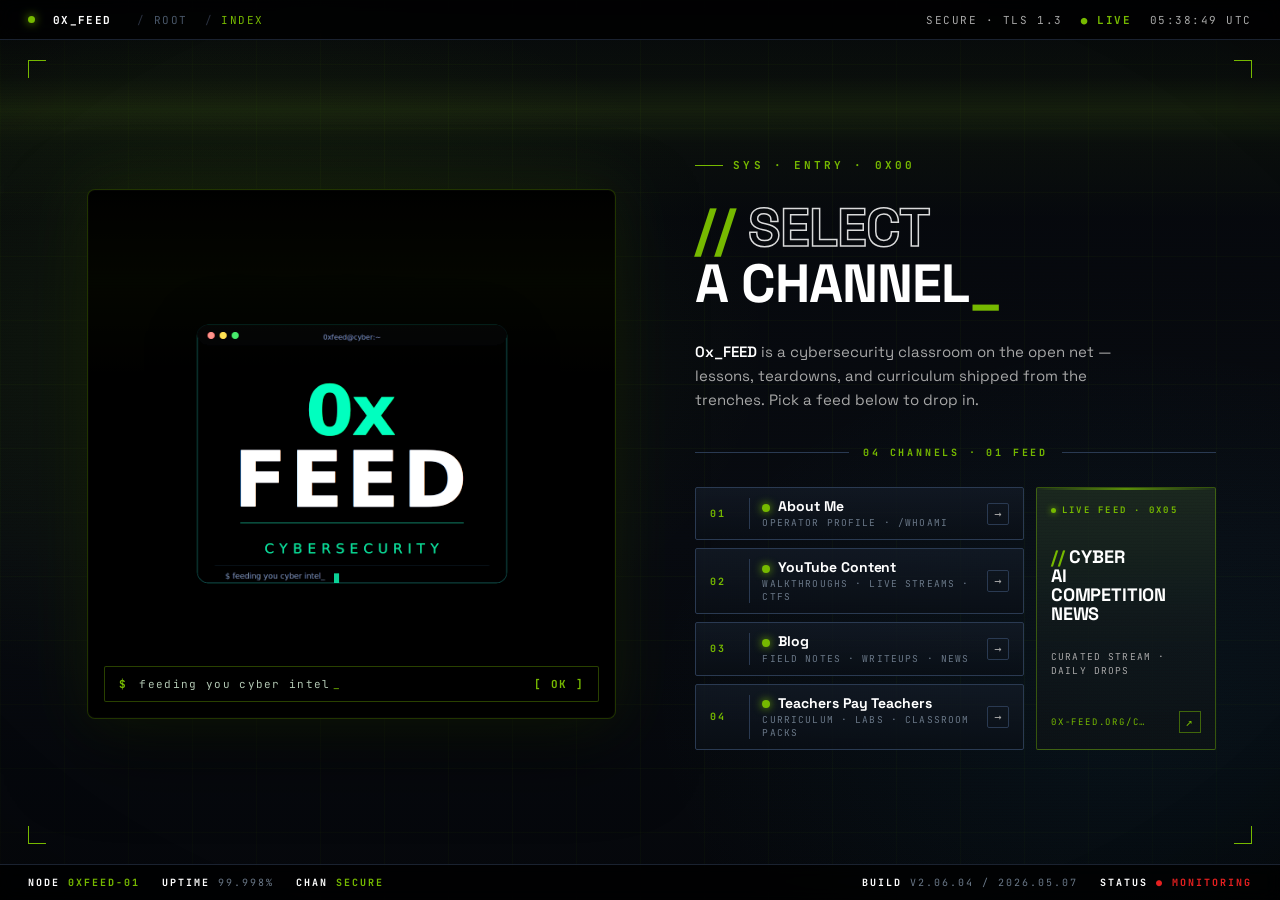
==== index.html @ b574e9c7 "Add files via upload" ====
<!DOCTYPE html>
<html>
<head>
  <meta charset="utf-8">
  <title>0x_FEED · CYBERSECURITY</title>
  <style>
    * { margin: 0; padding: 0; box-sizing: border-box; }
    body { background: #faf9f5; display: flex; align-items: center; justify-content: center; min-height: 100vh; font-family: -apple-system, BlinkMacSystemFont, sans-serif; }
    #__bundler_loading { position: fixed; bottom: 20px; right: 20px; font: 13px/1.4 -apple-system, BlinkMacSystemFont, sans-serif; color: #666; background: #fff; padding: 8px 14px; border-radius: 8px; box-shadow: 0 1px 4px rgba(0,0,0,0.12); z-index: 10000; }
    #__bundler_thumbnail { position: fixed; inset: 0; width: 100%; height: 100%; display: flex; align-items: center; justify-content: center; background: #faf9f5; z-index: 9999; }
    #__bundler_thumbnail svg { width: 100%; height: 100%; object-fit: contain; }
    #__bundler_placeholder { color: #999; font-size: 14px; }
  </style>
  <noscript>
    <style>#__bundler_loading { display: none; }</style>
    <div style="position:fixed;bottom:12px;left:12px;font:13px/1.4 -apple-system,BlinkMacSystemFont,sans-serif;color:#999;background:rgba(255,255,255,0.9);padding:6px 12px;border-radius:6px;box-shadow:0 1px 4px rgba(0,0,0,0.08);z-index:10000;">
      This page requires JavaScript to display.
    </div>
  </noscript>
</head>
<body>
  <div id="__bundler_thumbnail">
<svg xmlns="http://www.w3.org/2000/svg" viewBox="0 0 200 200">
  <rect width="200" height="200" fill="#05070a"></rect>
  <rect x="60" y="60" width="80" height="80" rx="4" fill="none" stroke="#76b900" stroke-width="2"></rect>
  <text x="100" y="108" text-anchor="middle" font-family="ui-monospace, Menlo, monospace" font-weight="700" font-size="22" fill="#76b900">0x</text>
  <text x="100" y="132" text-anchor="middle" font-family="ui-monospace, Menlo, monospace" font-weight="700" font-size="14" fill="#fff">FEED</text>
</svg>
</div>
  <div id="__bundler_loading">Unpacking...</div>

  <script>
    
document.addEventListener('DOMContentLoaded', async function() {
  const loading = document.getElementById('__bundler_loading');
  function setStatus(msg) { if (loading) loading.textContent = msg; }

  // Error sink persists across replaceWith since it's on window, not the DOM.
  window.addEventListener('error', function(e) {
    var p = document.body || document.documentElement;
    var d = document.getElementById('__bundler_err') || p.appendChild(document.createElement('div'));
    d.id = '__bundler_err';
    d.style.cssText = 'position:fixed;bottom:12px;left:12px;right:12px;font:12px/1.4 ui-monospace,monospace;background:#2a1215;color:#ff8a80;padding:10px 14px;border-radius:8px;border:1px solid #5c2b2e;z-index:99999;white-space:pre-wrap;max-height:40vh;overflow:auto';
    d.textContent = (d.textContent ? d.textContent + String.fromCharCode(10) : '') +
      '[bundle] ' + (e.message || e.type) +
      (e.filename ? ' (' + e.filename.slice(0, 60) + ':' + e.lineno + ')' : '');
  }, true);

  try {
    const manifestEl = document.querySelector('script[type="__bundler/manifest"]');
    const templateEl = document.querySelector('script[type="__bundler/template"]');
    if (!manifestEl || !templateEl) {
      setStatus('Error: missing bundle data');
      console.error('[bundler] Missing script tags — manifestEl:', !!manifestEl, 'templateEl:', !!templateEl);
      return;
    }

    const manifest = JSON.parse(manifestEl.textContent);
    let template = JSON.parse(templateEl.textContent);

    const uuids = Object.keys(manifest);
    setStatus('Unpacking ' + uuids.length + ' assets...');

    const blobUrls = {};
    await Promise.all(uuids.map(async (uuid) => {
      const entry = manifest[uuid];
      try {
        const binaryStr = atob(entry.data);
        const bytes = new Uint8Array(binaryStr.length);
        for (let i = 0; i < binaryStr.length; i++) bytes[i] = binaryStr.charCodeAt(i);

        let finalBytes = bytes;
        if (entry.compressed) {
          if (typeof DecompressionStream !== 'undefined') {
            const ds = new DecompressionStream('gzip');
            const writer = ds.writable.getWriter();
            const reader = ds.readable.getReader();
            writer.write(bytes);
            writer.close();
            const chunks = [];
            let totalLen = 0;
            while (true) {
              const { done, value } = await reader.read();
              if (done) break;
              chunks.push(value);
              totalLen += value.length;
            }
            finalBytes = new Uint8Array(totalLen);
            let offset = 0;
            for (const chunk of chunks) { finalBytes.set(chunk, offset); offset += chunk.length; }
          } else {
            console.warn('DecompressionStream not available, asset ' + uuid + ' may not render');
          }
        }

        blobUrls[uuid] = URL.createObjectURL(new Blob([finalBytes], { type: entry.mime }));
      } catch (err) {
        console.error('Failed to decode asset ' + uuid + ':', err);
        blobUrls[uuid] = URL.createObjectURL(new Blob([], { type: entry.mime }));
      }
    }));

    const extResEl = document.querySelector('script[type="__bundler/ext_resources"]');
    const extResources = extResEl ? JSON.parse(extResEl.textContent) : [];
    const resourceMap = {};
    for (const entry of extResources) {
      if (blobUrls[entry.uuid]) resourceMap[entry.id] = blobUrls[entry.uuid];
    }

    setStatus('Rendering...');
    for (const uuid of uuids) template = template.split(uuid).join(blobUrls[uuid]);

    // Strip integrity + crossorigin — blob URLs from a file:// document inherit
    // a null origin, so crossorigin forces a CORS fetch that SRI then rejects.
    // The manifest bytes are ours; SRI protects against CDN compromise, not this.
    template = template.replace(/\s+integrity="[^"]*"/gi, '').replace(/\s+crossorigin="[^"]*"/gi, '');

    const resourceScript = '<script>window.__resources = ' +
      JSON.stringify(resourceMap).split('</' + 'script>').join('<\\/' + 'script>') +
      ';</' + 'script>';
    // Inject after <head> so the DOCTYPE stays first; prepending the script
    // would push the parser into quirks mode. DOMParser always emits a <head>
    // (synthesizing one if the source HTML omitted it) but may carry
    // attributes through, so match the full opening tag. slice() rather than
    // replace() keeps us clear of $-pattern substitution in resourceScript.
    const headOpen = template.match(/<head[^>]*>/i);
    if (headOpen) {
      const i = headOpen.index + headOpen[0].length;
      template = template.slice(0, i) + resourceScript + template.slice(i);
    }

    // Parse the template and swap the root element. Scripts inserted via
    // DOMParser/replaceWith are inert per spec — re-create each with
    // createElement so they execute, awaiting onload for src scripts to
    // preserve ordering (React before ReactDOM before Babel before text/babel).
    const doc = new DOMParser().parseFromString(template, 'text/html');
    document.documentElement.replaceWith(doc.documentElement);
    const dead = Array.from(document.scripts);
    for (const old of dead) {
      const s = document.createElement('script');
      for (const a of old.attributes) s.setAttribute(a.name, a.value);
      s.textContent = old.textContent;
      // text/babel scripts with a src: fetch and inline. transformScriptTags
      // does XHR against the src, but blob:null/ from a file:// origin is
      // silently dropped. Inlining makes it a plain inline babel script,
      // which transformScriptTags handles unconditionally.
      if ((s.type === 'text/babel' || s.type === 'text/jsx') && s.src) {
        const r = await fetch(s.src);
        s.textContent = await r.text();
        s.removeAttribute('src');
      }
      const p = s.src ? new Promise(function(r) { s.onload = s.onerror = r; }) : null;
      old.replaceWith(s);
      if (p) await p;
    }
    // Babel standalone auto-transforms type=text/babel on DOMContentLoaded,
    // which fired before we swapped the document. Trigger manually if present.
    if (window.Babel && typeof window.Babel.transformScriptTags === 'function') {
      window.Babel.transformScriptTags();
    }
  } catch (err) {
    setStatus('Error unpacking: ' + err.message);
    console.error('Bundle unpack error:', err);
  }
});

  </script>

  <script type="__bundler/manifest">
{"8688b1f0-1e67-415e-bfa3-5f8098d27ede":{"mime":"image/png","compressed":false,"data":"iVBORw0KGgoAAAANSUhEUgAABDgAAAQ4CAYAAADsEGyPAAAQAElEQVR4AezdB5wcZfnA8We2Xtm9uySXXHq99EpCIAQSEkRpgkpHUFCkiCgdpYggEERUBEEg6F9QKYoI0jsJoZOQHtJ7u1za5fbK1vnPXghpV7bN7JTffW7vdmfeeZ/n+b6Tu90nu3su4QMBBBBAAAEEEEAAAQQQQAABBOwuYPv6aHDYfokpEAEEEEAAAQQQQAABBBBAoG0BRlhdgAaH1VeQ/[base64]/ZeUGAggggAACCCCAAAIIIIAAAghYUSC9BocVKyRnBBBAAAEEEEAAAQQQQAABBBBIT8CCo2lwWHDRSBkBBBBAAAEEEEAAAQQQQCC/[base64]/AA0O+68xFSKAAAIIIIAAAgi0JcB+BBBAAAHLC9DgsPwSUgACCCCAAAIIIKC/[base64]/[base64]/[base64]/[base64]/qkcAAQQQQAABBBBwjgCVIoAAArYWoMFh6+WlOAQQQAABBBBAAIHUBRiJAAIIIGBlARocVl49ckcAAQQQQAABBIwUIBYCCCCAAAImFqDBYeLFITUEEEAAAQQQsJYA2SKAAAIIIIBA/[base64]/[base64]/NSADBBBAAAG7C1AfAggggAACCCCAgO4CNDh0JyYAAggggEBbAuxHAAEEEEAAAQQQQCBbARoc2QpyPAIIIKC/ABEQQAABBBBAAAEEEECgDQEaHG0AsRsBBKwgQI4IIIAAAggggAACCCDgdAEaHE4/A6jfGQJUiQACCCCAAAIIIIAAAgjYXIAGh80XmPJSE2AUAggggAACCCCAAAIIIICAtQVocFh7/[base64]/[base64]//el3gHV17lHdJP9Q7lggHnAOcA5wDnAOcA5wDnAOeAgefAkL6qd3Dfq7yVfS709Op1jK9r10HafdaUH8dpY/lEwDEC/MNwzFJTaFsCvooew5K/OPyDBlxTXFx2ok8NlnvChWuLtvjf8K+TfxZvDLYr2+IPcsGAc4BzgHOAc4BzgHOAc8A254Dp79v517o6eav9Txfs9L1fGC1s9HnKhvn79788+R9wnh49JrR1H5f9CDhJgAaHk1abWpsV8PTp8Q3fkMpb3EVFQ/zbCz8q2eZ5pGiX69misLxfHFOW+nzu6sJCX4PXG4k1OwEbEUAAAQQQQAAB2wpQWL4FkvdDixWltkBxbyiIuuYVNshrJTu9/xfY7Hu2UCku9Q/sf52vb6/vanny2E5D4NPZAvwjcPb6O7p6reM9MflsDX806CrelLgvEHK/UuiWtY5GoXgEEEAAAQQQSE+A0QjkScDjke0FDa5pJdu9D/kbA2u0Rsc17l69TspTOoRFwBQCNDhMsQwkYahAWe+y5FP6CpRgp6Kq2F+KwvK+x1MQNzQHgiGAAAIIIOAQAcpEAAH9BQqi6tzCquJHi9SAK/l+HUXl5V30j0oEBMwnQIPDfGtCRjoKeLp1O8Jf4bmgcKv3pcIGec1DY0P4QAABBBDIqwDBEUAAgZwIJF9OXdCgvlu41f9SvF2HMzw9ekzMycRMgoCFBGhwWGixSDU7AV/v3t/2FZYMLdqS+JtflE3ZzcbRCCCAAALGCBAFAQQQQCAdgeT9XO+m+FN+X3GfL9+bI53DGYuApQVocFh6+Ug+VYHkD3ev4g94qz3P8qyNVNUYhwAClhAgSQQQQAABBA4QKCz0NSTfNN8XK454+/X5/gG7uYmAbQVocNh2aSlsj0DymRtetcBVFHI/7/PFo8IHAgg4SoBiEUAAAQQQcKpA8iXZvoh/M00Op54BzqubBofz1txRFSffc8PjKSz3bPe97KjCKRaB1AUYiQACCCCAAAI2FihqdH3oSfgak//pZ+MyKQ2BJgEaHE0MfLGlQFnvMneg8HD/tvAzPHPDlitsUFGEQQABBBBAAAEErC3g2+570+MtqPB2736YtSshewRaF6DB0boPey0s4O3i+YF/u/dlD38pRd9VZHYEEEAAAQQQQAABUwsk/7PPtSn2X1egcKJIpd/UyZIcAlkI0ODIAo9DzSuQ/LNY/jrfOr8J/lqKeZXIDAEEEEAAAQQQQMApAsk3HvVsd73hHRS/yCk1U6fzBGhwOG/NzVaxLvkoRQWjvLWNb+oyOZMigAACCCCAAAIIIGBBgSLVvdIX8dXxUhULLh4ppyRAgyMlpnwOIna6Ap5evY7Rfmwv5aUp6coxHgEEEEAAAQQQQMDuAsqW+EtKoOhrdq+T+pwpYP0GhzPXjapbEXAVe4/y1TV+1MoQdiGAAAIIIIAAAggg4EiBppeq1HkWJV/S7UgAira2QBvZ0+BoA4jd1hLwVfQY5m5wL+bZG9ZaN7JFAAEEEEAAAQQQME7AtSPyoau48EjjIhLJKAGnx6HB4fQzwGb1q0HP4e4a9wKjyqos8P3q1wM7104/qn/t6uOGNl2S12/TtvUr8N2Q6zwqu6gzbjtPqZ12t7t21WOepkvy+q3nKrX9KtS3cx0v3tX1aMGFxbUlf2pf2/[base64]/7J5iwd+xkAABAASURBVMZ/juq1/MI+5eJSlBbDubV9F/Utl+fG9VybTZMj2dz41y2uBRce59bitRhO3C5FLjrBJc/c6F6aTZMj2bAov6NsWdE3i6TVgFq84lOKpPz20mXJY4QPBBBAAAEEEEDA7gI2qs8vyiaX2xewUUmUgoC4MEDALgJer7eXhF1Vetdz18jOyyeUp/67YGLHoNw1tCLjZ5XccaGyYMKw1P+pThzuktu/l2xyZCZRdklgmW+kL+WDfaP8UvqjwDLhAwEEEEAAAQQcLwCAtQQ8YaXK36lHP2tlTbYItCyQ+qOmludgDwKmEFDc7u5qXN2iZzLJ99y4oHf7tENc2KeD9PH5fpHugcn33LjgG+50D5MLj1ekb2f1rXQPTL6vRtGJhekeJsUnF0qii+vPaR/IAQgggAACCDhLgGoRMJWA0qCsi/ulm6mSIhkEshCgwZEFHoeaS0D1SoUadlfrmdX3e7W/1qUoaYdwa8d8v3f7m9I98Htfc41ypR9Oki9XOe8Y9+Hpxis+ofBsySSgdkzhcUXfSzce4xFwkkDMU1pbUtH9ufIuXd4NFPjOj8cjGf0ODscLagvLu9Z27Nbj04qu7WYkErFSIxxVNa54O/Ss7dSh6NFMc9crTzXQtbZTl/Zvq3VqUK8YzGuUAHEQQMBQgYirWvF5ehsak2AI6CiQ0Z0rHfNhagQyF/B4ityRxsbMJ2j7yEkdS9oe1MKIyZ3Sv989aUTm/0Qnj0y/M+I7xN9C9m1v9o9O/WUtbc/GCATsI5BsDHgqhtaOGT9CKvt0OrZj996HDjx87APD+1fUeBtjBelUGo4FansfNkaG9O8i7dqVDA4EC0b54m5POnNkOjaRiCuBrj2lR0Xx2fF4obu5eRoaPEWuova1pR27PlFeUfFSaVnJb30ilc2NzeW2gg7dpEevdocFCuOGNHtymXvac3EAAgggkEOBhEvdIV7J/A5uDnNhKgRyIeDKxSTMgYApBBT1Dx5PIKpnLj2KvRlP37NIu5uf5tE9OqbfpNgTomcGx3oqmn3MsmfKVr97Omd+bKsTsxMBiwtEfb129R/QXmIb5svn73zeZdGn75fMWVwjvh4DpVtFwQPplKcEOkqH4phUzZ91/9IFC4MrlmwKxrzKtnTm0GNsY2PAX9BlQO0hx4yrOmRkP+natf0pJR06Hl1ROfjHwycePntQ/y61vnhiuB6xD5yT2wgggAACqQv4Yv4GcSl/Sv0IRiJgbgEaHOZeH7JLRyDzXkDKUVQ15aEHDVQl/YONjpdBinvrzCbZvbNwDQHbCQS6dpFi2S4bV2w9UYokpChutX79aqmq80qHHh3OSj6LIxwrri3t1rO2U6n/3n1f/hGOB2rLuvWY0aHEf6e7rHttzx6l4lMUKerc62cVPXosLA94bkk+Q2QPmuprV1vWufvLHbt2eb806L8uGvV59uz78nvTt1TG1YsEfGVdasu7df+gfVngd+5YoKLp4AO+hGNFtd3GDN06qJsi2+Z98ptP3/+g9Iu5C4IrFy0ILp35SfCTD5bKNk83GXrEoA9LFPXYAw5vupnwldWWderxfDLvsrLgfb4vn/UR9Xes7dij00xfNHbQG+C5yrrVVnQue12rv6RpEu1LQvW43MFOtR269nivvLzsn8m/QqVtPuizrfr3vOTFHfWVu4Mda9t37TEjuTZaLAN+0xyULhsQQAABfQW03yv6BmB2BIwToMFhnDWRDBCIeMLpv0NmGnmtr8/8CSLrMjh2/VY1jez2H7oug3cjiW2J7z9JGrdiVYk0RjMUAbMK5DavxsbCgpKyApFQjdTFE/P3zO7z1JTU7IyKUloqHq+nwufeVdLoKZfuI4f8qFvA/+PkuHg86OowaIhU9iodFa+NvKd4/eL3e0QRl3j9BeIvKOjp8bl6ifZRpxYGS/ofWnvoEUOlZ7cOE9t17DqyzyGH3XLoyA47vIlYd21I02eq48KJ0tp+h4zfNGJ4L+nUof2I8srhl4w8vOfSoHv/x/dNOQ4eJj3c62XBpwuGVNdF73S7ffv9MPDEdwTXzf60fPHWoPQd2eM5JRLt1JSM9iWZT+mAQ2vHHjFMevfs8LV25RUjuw0a8cPhh3Sf7Y272qlRr7TrPWBgr64FD+3bXAhHS2u7De4rnYvV8fF4tE6bSnPxS/mwsQuHD+kqHco7HNJl0PBvjTpy8IJSj3wruT95ScZLxamgQzfp2bvbYT1Hj1w1pG8HCRQVjSoo9DY9AyWcCNa2697jk/YBzy/2zSk5PxcEEEDAagJ633e2mgf5Wl/AZf0SqACBvQKuhNJu763cX3u3elfGk76zpTbtY9+du9/jhLSOf2dO+sdGPg+nFWPfweEsjt13Hq6bXID00hJQ3J5qn9bfUMON0iDy1Q8QRXGrkcaIiNsvfpfaO3l71/LFsm5XkXQb2uc3Rao6wNWpR02/rops+2LJczsSsTdi1SuCy1ftlKgake3LF1+/dtmy4ObtkQuTx5Z2H7ixf2eRqrkfPz535uclS+fOCs78ZJU0tO8rld2Db+55IJ7KuOTY0n4DpFugTtZ++snPF82bF1zy2fsli7cHpWOZsl/9iWDHmt7lIVm1YN0pMZd3XXJnwte+tqxzl5fbty95yB2Xnt4OXWvLi11f27l0iVR5ukvfisL7kuOSl9IegzdWdlakeu5n/5n1yaelS+fNCS746L2SmQuqv1Wf8NS6o7Wlm7cmpKR75yN8CW9Z8pjkxdOpi5R7G2TL+p3XezwFuzuzBR2kXWKlzPxgTq/kPLM+WCjViXLpN7jzP/e8+Wgq9Sfnb7r4S6Wg5ouGz2eubLd2+ZLg2s2hY5PWirdEKvr2HtK1Q8GNTeP4ggACCFhYwBtNaL+lLFwAqSNwgAANjgNAuGltAXeBq7ueFfx9zfYp8QxeipE85p+rt92ebm7/eCvxaTyhpnuYJI/559uJGekeWPdaw9OSQbzkMQ2vNfwt3Xh2HE9NCOwvoIg7+Zs2fnDDMdH0b80lHrcERfvwe+uDG+avkF3+blI5bMisQYM6SGLDUlm8Ofqj5ANrbUizn+FosLZT96AkqlfLyi3qVXvGuhvXlKzbHJOiLh27J5sDqY6LxNrv6ti5QKKb1sim+vDDyaDJOXetXCNbI3t/HjU1Qrp2lMTGtYnt0dj05DhXx6G1h4wbJN0r2k0s697/vKFHjFzYt7KPdArIqX5PKFi1sVFKOrf7ZiTi9oajJbUV3YslsWWVLN8Su3jPMz+SsZRo+B2vNxJzu2sT29ZXSzTYWcoDsfOSMRobA/7y7uXi2rVJttVHn0pua7okamXj8q3nezyyPXnbp24PrllTI0q7Cu1Y9YhU608e23SJ75RNa2rPSObRdPvLL2q0RjYtWzNzw9bwrV9uavoWj3vK/O271nbq2XNJx84d3yjwuk5KGjXt1L6E44W1wfaBe1p62ZA2hE8EEEDAcAG1wFVheFACIqCjQPJul47TMzUCxgok/K6eekZc0Ri56/9Wpf9+fo+u3CorI9Hfppvbiirla//3upruYfLoqwlZtUU5Md0D3RsTF9W9pP0/c5oH1r1QL67NiZ+lcBhDEHCYgKo1HLWS3Qf/unW5ks+GSEgsLl89vcsX3xxctnS7uMs7SjCyQVZ8sWO03y8RbYaWP71FUuwXSXhKpGufLtOS75mRvHTs3uv9Mm27UlgofjXaTlIeVyiFXpGGXaGZbvfel5uosYaOdU0vBtmdSiQa3FVSKlK7vfZPyXHhRIfaXgNKpX7JrDlzP59TunLerOC8lVEp3Of/BsO1dRIvKpJCJVqazCf53sv1NbuWHdhE2B1h99fE9o1SXV8oHbu1nxKPR1yuYNnWzu1U2bmh6t2I27dz9yjta7RO6iLKTO3aV5/RUEiiUiBFhcq4ZLyUnPYcHW2QqBpfsefmnu9+VyhYs2nt5B110T8kmzHJ7RFv59oBR45bN3RgV2nfrn3Xjr0HHjHsyCOfPmTsqF19KitrewwcVnvIhDHSp73n0uR4LggggIBZBFSf8tXLBs2SE3kgkI3Awfe4spmNYxHIs0Ci2PWo3in8YmFVz+nVoZTDTNPG3rRoa4/UDjh41M1/jw+YPl89eEcLW6bNU+VX/1T7t7C7zc01j4b6h2e3/nhq30mSY2sfDvXedxvXEUBgt4Aaj3WMNIoovgIpFCmRLz+S/7PvK/CJxMOSiMuaLzdL8gF8oF1A3Mneh69I/H514J59LX9PDtb2ajGCweCIfS8F8V2ybUutRGJKMgttkPbZ5jhtjKjJJ2aFk9f2Xtzqfs9DUTzi9UYlElFWJscogTIpce2ULRsbLnN/2RgJb94sO2Jf5pcclMEz4PzeuuDmDbvEU9FVyhTf2GDyTVtj1bK5KnaDpPXxZR4p1S+aQBqTe11Sv2L267Pf/rzz4rlzggs/ml7y2SdfyPpqjdDnE088JFsWzvrLJ/O3dPJ6I7E0ZmYoAgggoKtAotBdqWsAJkfAYAGXwfEIh0B2Am0crXoUqa4u1O5RtjEwi91ud2LHqR+v6Tl15VZJvvSkpamS+x5eUS2nfbyuh9sd29nSuLa3K5vOnBIbMPWVhMSbntLe/BHJfQ+/HJez7oonmxubmx/V9la/yOZtt+zsX/e/ekk+wmnxCC2XuufrZMcNO3p7vcq2FsexAwEHCxQUNDTW7tR6C8FSKRLv4D0UkVjJrtIyr6i7aqQhFv/q36u7YlRNvy4iWxd+8dHmSDvpM7zHU0okUrHnuGa/R+ulQetJqjvXy/KFc0tXLf4iuN9l6cZgpMC1UVIe16DNp0hhUcGRqhpX9sRU3K6tRYV7biW/JyQWd4vbrXZM3lKSz0jRWiDRuLL3Z7B2W/tRkdzddPGXBMRdXy8NqrdGonVSr+VdVFrSv62XbTRu2ig7lfbSpXuXf1R0KZDwps2yS418Ift+eIul2Kceuu8mXyAgXmmU+gb145Tr33eCFK/76jcGN1XXna4WJZqe46IoblVp2BrcumZpcNWiRcFVy1cHt9Y0XFVY6GtIcUqGIYAAAoYIqH737w0JRBAEDBJwGRSHMAYJEMYYAbfW5Lh58abg+LeX3vng8mpZtKsx+RcSmi7J6w9o2458e8nttyzZHMyuubGnHmXTL/+RCB51TeyTB19MyKK1qtRpj5mSl+T1B16Iy5FXxWb86p9qUDviqwdL2vWMPpNNjsa/hILVl277R+jZeomuionaqDZdktdDz9ZJ9SXb/tb417ogzY2MiDnIQQK1m6qkTntw3q1/uzeUeldxsmlQ1K23VBRHZdvabf+KFni0f80iEU+X2v4DO0hi/RJZumH7SasWrJPGkt4yqF/72clndrRE5vfuCm5eFxJvt37So13xb/cd25go7O73+85Jxkx1nM+zvaS6qlH8XbtKict1+J64/opu0sH/Vb9DfJ6akrqQV0pKC76fnF8NhaReKZXyDu7L9hzjKmsvpd7dz0CLSPvaHj38sm0TQ/wBAAAQAElEQVT9tr/6fPGo31sbrFpfJ0qnPlLZ2fO3PU2O5Fzi8x+/53ZyLp+6uWTz5qiU9OvXpaOvTrZs3HWF+8tniST3N11cQenav9PjsZi0F+0jonSo7dW7VNQdVbI1pHzkT9FJO7TVz3AiUFvapee77Yq9Vzfl2upodiKAAALmFXC5PKq49/5cN2+mZIZA6gKu1IfaYiRFOEJgVtSoMldFIr+5benm4KT3lwX7vL6w6ZK8/mttWybvudFW3is3K8f++slEcPLP48G+P4g1XZLXb39KDWbynhttxXNtSlwWfiwU3PWz7cHtZ1Q3XZLXw4/VBXnPjbb02I/AbgFveFXJsqU7xN19uBwyedTmIWOP3DVycJlEtEbG6k2xK5OjwrGi2m7D+kpJ4zpZtmTH8GQDwFO/omTpilop7DMw2DNY8PPkuJYuNesXd126SZHOhxx+yZhxh9UMGDGydvChh9UeMenQLwb1KJqaSOx+JkYq45LPPqhZsVQ2NJbLgMNGvNmzV6/NXSqH1w7r45K60O5mRTKP5LidVTuloHu3nr6wdPWqG0rWrYtJxxGjLuzbu+euil4Da0cM6yBKVJHC7gPOGjauv/g3LKxevk25Lnl88lKz7ouuKzar0nH42G+NHT9kx4CRh9QOO2LirjFDOz5T5IoFk2OSl2SsmvVbpNHlEnXnJtm8XX0muX3fi9q4TXZIbzn0qEPWDBg5qvbQo4ZIubJNVnyx+TylWKkV7SOV+rVhrX4q3lLp0r/Xod3K/be2OpCdCCCAgMkFqqq8EZOnSHoIpC1wQIMj7eM5AAFTCuj9MhVTFk1SCCBgSoHkg/PY5gXB2R/Nl5Vrtry3deOaOcs+/eyquYvr2kmRhJJJu4uKRLauWbZk7urvNXqU1cltyeNCK5d2XLJsi0SLioZGIm6v2rBVNq1cv3h7o/ppcsyeS7HSUFu7/PPgZx9qMdZWv7J927Z5m1evemnpxx9d8PmSLaXuL5/tkOo4v6smuGL2h10WLN0q9bH4ivD2dU8s+HDBgDWr18i6qrqn3e6GeDJ2tGq1bIh2lgFDOix2NXiLapbM6jBv8VaJeAsVnxJqWPf5vB+tWLNZdu6q3bhp1swfLllX0y/ZvEkem7wk86lZOjM48+NFsnrd1vd2bt3yxaal8/85f/b6Q6LuxI7kmD0XNR6XhBqTnRuqX9/TsNizr3HbBlm3ZvOnG+fP7TN/4QbZVr117sbFC1+e88GiYTUx+d+eccl4qTjtnm/Hp6EGd82eY/d8V6O7pGrl6kUbtzVO2bON7wgggIDVBJqevSHG/aeg1Xyck6/9KqXBYb81paImAX5gNzHwBQEETCPgju4M7ty8/qTqjZsm1DZE/rLvm016IluD1evXjw7F5HnZ5yP5Hh51m9YFt2wNnZdsDPgSO7Vxm8eGFdesfYZ9ddUdrQnuqtpw1tYN64/csbX6nLpI7Nk9zY2vBmlXUhmntVxC4R2bgsm5tm/fean4lU3RbWuDW7bVX7RnTr+3Prhh3jKpKx8iQ0d33lzqV4clx6xftiS4bvWGTqFo+F87Vi7vsLkm3DXcGF2sKG5VC3/QpxLe3mSzZcOGw7Zv3/Vj7b8Ul+87KPmym/Z9ukhRtFq2bG486NksSmhjcMum7V+LeyNb47Vbgts2rj9qa/X2s+Nu+eoNXPedr63698x3YCMlOYffVRvcsX7d4dtDsd8oLdSTHMcFAQQQMLNAVRXP3khpfRhkOQEaHJZbMhJOVaC6ulNjqmMZhwACCCCQmYAvUR1c+skCqVK6yuAJ46YPHtK/tmvPnis7des1t2vlkNoRE8dvG96/oxQVukakGyH5HhdFvYbWDh47oWZgF5fsXLb2w1qP0vRXW9Kdi/EIIIAAAvsK5OY/A/edkesImEGABocZVoEcdBKYFtv99DudpmdaBBBAAIEmAZ+yK1j9RfKlJotl486IKL6CjoVF3r4S3rlh0/yZN8/6dH6ptvmJpsFpfomGaqWmat2SVbNm3bmkqvYEnjWRJiDDEUAgnwKmjM1LuU25LCSVIwEaHDmCZBpzClRVtQ/T5DDn2pAVAgjYTyD50o+ajWuCG5YvDa5Ztjy4cd3GQbvqI/[base64]/[base64]/Ahs3LixPtnd3v2LID85ENXJAtSOAAIIIIAAAghkL5B8ZnLy/mzyfi3Njew9mcG6AjQ4rLt2ZJ5TgeR7cywK7f7lIJGcTs1kmQtwJAIIIIAAAggggECLArvvuxaGq6rm1dHYaJGJHQ4SoMHhoMWm1LYFdv9yWBSpru7UmOyAJzvhyV8cyUvbRxs/[base64]/AggggAACCCCAAALmFyBDBBBAwPECNDgcfwoAgAACCCCAAAIIOEGAGhFAAAEE7C5Ag8PuK0x9CCCAAAIIIIBAKgKMQQABBBBAwOICNDgsvoCkjwACCCCAAALGCBAFAQQQQAABBMwtQIPD3OtDdggggAACCFhFgDwRQAABBBBAAIG8CtDgyCs/[base64]/[base64]/[base64]/AA2O/[base64]/oNTm4VRCCCAAAIIIICAcwVocDh37akcAQTMIUAWDhEoLx8YLB57hFp4/kmq/65zVe/Tl6ruD65VXatvUZXaO9WaHd/dXr/2/Ofqln3v3rqF50j9gnOk7ovzptStPP/voY0/XCThO1Rl802qa85Vqvuli1Tvg2epvp99XS38+hi1qEvlaIcwUiYCCCCAAAIIINCiAA2OFmnYgQAC5hAgCwSsKZBsaBRNPkb13/k91TPtOnXbqgt21X36LWl4bIKEfzFcomf1lvj4ckn0KhI14BZRFGn5Q9vn84haEZTEyAqJn9RPopcdIpH7viYNb5wh9esumKUsuEL1/OVM1f9drYnStd/4ludiDwIIIIAAAgggYE8BGhz2XFeqcpIAtSKAgGkEmpoaJx2v+v52ubp98fm76t/5hoRvHCqxoztoTQytSaFXpm6t+TG0i8QuHC3hJ7Qmyqrvf+B66wLVd+kEtaBH/4l6hWVeBBBAAAEEEEDATAI0OMy0GuSiiwCTIoAAAnoLBHqPVQtuuUDd8dn3dtW/OEkiF3SXRIc8/or1+SXxtUESeehEaVx85nT3309TCyYMVfV2YH4EEEAAAQQQQCCfAnm895XPsom9jwBXEUAAAQQyFAj0H6/6//QTtX7BqdJ42yCJ9/aIKGKiDy2ZoqDEvzdWGqefLa43z1X93ximmihBUkEAAQQQQAABBHImQIOjTUoGIIAAAgggsL9AoPNoteCuH6v1s0+W8OU9JFGsNRL2H2K+W4pXEscOl/BrWqPj5TPVgjEDaXSYb5XICAEEEEAAAQSyEMi+wZFFcA5FAAEEEEDAagJFZ5ylNnx6mjT+opc1GhsHAiseSZw4Who/OFPcdx+j+jtV9jtwCLcRQAABBBBAAIFmBUy+kQaHyReI9BBAAAEEzCEQ6HaY6n/q52rD04dIvIfbHEllk4W/WOLXf10i049e7j9qEM/myMaSYxFAAAEEEPhSgG/5FaDBkV9/oiOAAAIIWECg+OiT1cbpp0j47Hai2uo3pyLqoP4SfuM74rn28GSTwwKvtbHACUOKCCCAAAItCbAdAV0FbHU3TVcpJkcAAQQQcKRA0Q9/oDa8Ml5i/Tz2rb+wVGK//[base64]/[base64]/J8Z2J4vpJj/q2hu7Zz3cEEEAAAQQQQCBfAjQ48iVPXAQQQAAB0wgEek9SI38ZZcRfSzFNzSknongkcc1k8Z42RE35GAYigAACCCCAAAJ5EKDBkQd0QiKAAAIItCRg/[base64]/stsMkVm6Cl6aoqijrton7tRXifXS++H43W3x3a5c/LRDvv9eIe3atKBH1q8zzdsVVKLFbDxN/z8qT85YDgRFAAAEEEEAAgRYEaHC0AMNmpwpQNwIIOEWg+ITBkciphfkrN9nUWLlevDe/JUUj/naX2vMeJX7Co0r04ieUyHX/UiK/0C4/+6cSPeshJT76TqWoxz9HFX33Q/G+tlOUeB6bHZ0rJfrzzi/kD47ICCCAAAIIIIBA8wI0OJp3YWtLAmxHAAEEbCAQKButRn89WBKefDx7Q2tObNsi3iv+J+3GvlYavfMtpX7B0hvbYq3bsnBu/VMvKNETfqMUTZwm3vfrRbSp2jou5/sVRRI/GCu+Mf3yET3n5TAhAggggAACCNhHgAZHjteS6RBAAAEEzC+gfnOMREe785CoKsqn86Rwwgu/iP7pY2X79uW7Mkmi7sPXlcApL5cV3rUxP8/mKOwk0et6J1PPR4coGZcLAggggAACCCBwkIDRDY6DEmADAggggAACRgoE2h2mRq/vk4c3FtWaG299LMWnfDq84Yvld2db844ds2oabrpfKbxijSgxNdvp0jxeEfU7o8V3RL9EmgcyHAEEEEAAAQScI2B4pTQ4DCcnIAIIIIBAPgXUrw+T6FCjf/2posyeI4Xfnz82VLViQS7rr3/wYaXwjipR1FzOmsJcvvYS/UnPFAYyBAEEEEAAAQSaF2BrrgWMvoeX6/yZDwEEEEAAgZQFAiWj1NjlfcXwPwtbs1F8F86S+k0rZ6acbBoDvX98u73v9cY0jsjF0OSzOIaLb2i/X+ZiNuZAAAEEEEDgIAE2IJCmAA2ONMEYjgACCCBgYYHhAyV6hMfYAtSYuO96X8Kzl+v2fhU1NfN3eK/5TNw1Bj+No6iLxM7r8GtjQYmGAAIIILBHgO8IILC/AA2O/T24hQACCCBgY4H49yslYWh/Q2s4LF0ovkd36f5ajtCilxX/Q9sN/ssqiiS+O1AK2/frYePThtIQQMC6AmSOAAIOE6DB4bAFp1wEEEDAqQKBLseo0VMDxpaffPbG/QukYfuKdUYEdk2dJx6jn8XRva9Ej/WsNaI+YiCAQK4FmA8BBBCwlwANDnutJ9UggAACCLQgoB5bKfH2ur1KpPmo21aL74XQ4c3vzP3W0KrXFe+LDbmfuLUZXQUSP6N7ayPYh4B1BcgcAQQQQMBSAjQ4LLVcJIsAAgggkJnAGG/8tG4Gv7loQpT/LpGG9as+zSznzI5y/2OFuOKZHZvZUYqoX+8nBd0rJ6V6fGDEBLXgkuNVv5GXi7+mFvapPD3VHPUeF2g/Si280GADzbtg0jA1l7UxFwIIIIAAAmYSoMFhptUgFwQQQAABXQQC3dpFYpN9uszd4qTxevE8v7nF3brtmLlS3OsSuk3f7MQl3SR2jPfdZvc1t3FLXBKXT5Dww5OMuzxyrDTeV/mMyBhvcynptK3FaRPXfE0aHjWw/qT1lH6i7jD4GT4tCrADAQQQQACB3AvQ4Mi9KTMigAACCJhMQD2ql8QDBr88Zet6cc9S+hlNEdrxkeJ5x+AHsYpP4sd1SbnU0OYPFd/Fs8QdMvLJBIqoJ40Tz49jkZQT1Wlg8TFnqY1Xl4sYeUomG27XTJfw3BVGRhU+EEAAAQQQMFKABoeR2sRCAAEEEMiLQOIEo1+eoory3jpp3LJsZVYFZ3iw640Nohj6JA6teXBMz7T+mkroo/8q/psMztNVILE7J4h/eKWaIW3WhwU6H6lGHhwpiQID+wxqQlyPTZfYYwu435f1CjIBAggggICZBfhFZ+bVITcEEEAAgVYFUtkZaDdOjU0oSGVo7sYkH1B+sCV386U5k/JZlbgiappHZTm8YxeJj1TS+msqwX+9F/A/V59l4DQPb9dNIvcNkfLygcE0j8zB8DHe+G0TJTrQyLtf2nkwf654bt4wVCtAu6F95RMBBBBAAAGbChj5G9amhJSFAAIImFaAxJICvbtKvIfBv+7iu8Q92+AH7sla91y2V4t71Z4bBn13ByV+ZHo9g6qqeXWeq6aLd4WRTzdRRJ00Vnb8KLDLIJmvwhSfNjwS/mGJGPrSlF2bxX/R5xLZvHyR8IEAAggggIDNBQy+x2dzTcpDAAGLCZCuEwTU8V0l4TG40tBWUb5QBxgc9atwoZ2fKq7ZRr/VhCLxCZ2TOaT12ovQuumK75J54mow8MkFilfiN08U32HGvVQl0PcYNfzHAdq5mBZP0jPzS6JRPDdMl/CnywwMmnm6HIkAAggggEC2AjQ4shXkeATsLEBtCNhAIHF4BzH0f8xF+1iyTcLVPY1+DoUWeO+na96OvTcMuaY9hh5VIUXlvZq6HOmErHv7aaVgSpUoBvY4pLiTRB8cpeXbo2s6uWYytqJiRHHsniMl1t3Au11qQpR/z5DYn+cYGDQTHY5BAAEEEEAgdwL80sudJTM5UICSEUDA3AKB0kPV+Ci/wUmqoizfqcWcFtO+5O3TtaxGjH2jUa3Udh0l1te7UbuW9qfrgWnie6Mx7eMyP0ARdcwoabyqy4bM50jtyNC3jwyFv12c2uCcjFJFli0S/[base64]/+UJcUQPzLuggkfat5G8AABAASURBVAfGiK9z5ZAUUkxrSKBstBp94HCJtzfwHEyExX3rNIlMX2pg0LRYGIwAAggggIBuAuZucOhWNhMjgAACCDhBQB3UThJugyuN14vLyGchtFReLCSujF4s0tKEqWxXJDG4XXJgxg+u6/73D8X/x+0ihvU4tFSHDJfYTZ0XJhPP5SXxk4kSmWjkS6RUUV7+UOJPVRXlsg7mQgABBBBAwBCBHAShwZEDRKZAAAEEEDCnQGJo04NtY5NLNjg2yfnGBj04WmhnyK9sNvDlHk0paM2CAe2lrKx35k/jEBH33e+I/8OIds2gz+QzTy6ZIN6TB6u5ihg48jQ1fGOFqEquZmxrHi31NUul4KfLTpP16xvaGs1+BBBAAAHrCZBx2wI0ONo2YgQCCCCAgCUFxngTfQuMz7yhTty1ideND3xgxEURZWPswI36364olYag5/BsAoW2zVK8l3wknmrtQXs2E6VzrLdEovcdJv4eld9I57DmxgY6jVMjDxwi8SLDuhsi4Z3iveRDaViz8r/N5cQ2BBBAwAEClIiA0ODgJEAAAQQQsKVAoMwTUXvl4dfc5pAUJnz1ZkB1bczDf+S7g6L2Vl/Ltv7QwlcV/5XLRYkb1eTQmhG9B0r0zh7J5pR2I/MK4jceLZGRnswnSPdINSbu37wr0deXZJV3umEZjwACVhMgXwTsL5CHe372R6VCBBBAAAETCPiCkuiWhzy2NcrWrYHGPEQ+KKRSnY8GR7EkeubmjU/qnpzjK3i0xrj340i+VOW7R4nnnKEZv7an+KTz1PBlZSKGtRpUUd7+WNo9UFMifCCAQHYCHI0AApYXoMFh+SWkAAQQQACBZgUqAqJ6DXuUuTeFnWHt+qyo9iX/nzuSuRichuIWtUdhjoLOirp/NU18cwx8qY27WGK/Hy8FlZUXpltEoMdENfKnoZIw8rzbuEp8P/nip1u3LqlNN1/GI5CuAOMRQAABswvQ4DD7CpEfAggggEBmAhXFoubmiQRpxNf+N32HKZ680ZSzsiMiitp01dAvapfc/RGP0JaPFd/Fn4m7xsBCuvSV8O/6/UVkjDd1uDHe2F0TJNrbwKZatEa8l8+Q8NIVD6SeJyN1FGBqBBBAAIE8C9DgyPMCEB4BBBBAQCeBZIPD8N9yqijb8/CsiZYIdzaKkvGLLVqatK3tiqhdcvUMjt2xQjP/p/h/vtbAWrQaTh4nnkuikd0ZtP21+HujI+Gzg2LYS1PUmLjuf1eiz31hYEdFsvzgcAQQQAABBPQVMPyun77lMDsCCCCAAAK7BdSKQgP/ROfumE1fd6b8mLhpuK5farVmSz4aHJ2ansGR0wfe9Y9M9/ufrhVRdRXbO7mrUGJTJoh/aGWbEQMDj1PDv+srWT9jaG/[base64]/6LZ4urXnPO8dzNT6eIOnms7PhB8a7m94skLjxKIl/[base64]/idURLQHoFIfN49kWMsloRqfj98jMVUp0Suw79H32vlfrtdr+oPnDXSWyAMjpKi8R9c9OwMdxqqRP4+VeNCoJ1Jo6zh7thTfsn6QloN2Q/vKJwIIIIAAAgjsJ0CDYz8ObiCAAAItC7DHSgJDfGpu/5BHisUnRMIpDjVimKo1OKJGBDoghuIRKZSBB2zN2c2dO+fs9FzxvnjXGvU4XxF17GhpvKLLhj1FJK6ZKJGxnj039f9es0mSL8+p3bpqif7BiIAAAggggIA1BWhwWHPdyBoBMwqQEwKmEejYUXxSZNT/rO9TtqqKko9nTOyTwn5X1YSWz35bjLmhuEUtkmF6BgutekfxXTJfXGFVzzB759aaNsmmhu/[base64]/IbTutu5KOh0KKb9sg/L/lo+O4Wk8rpDte908Q3zajXBWnn1aAeEq/U6stpFS1Npq3fF/Ol4OdrxmojtBvaVz4RQAABBBBAoEUBo35Dt5gAO1IXYCQCCCCAQKoC2q83gx5g75dR8iFoXhoK+2Wxz418NVy0RoBB/qEdnyveyz4Uz+Yk/[base64]//BHSJaaIOr1SFcQpTn35f4H10+HSZnSgQQQAABRwg4s0gz3Q1z5gpQNQIIIIBA7gXUhEg8D490k4/pDXppRmpo2q/5fOVj+Et1psXcd0wT32ex1GhMO0o7b1cukcKrV5wkMisff+TXtDIkhgACCORUgMlsKaDd87FlXRSFAAIIIOBoAe1BouEPsJPg2q/VfDUUkuEPumgdl7zkk2wwHZSM7htCWz9VfBd/Iu4d2vrrHk2nAA3bxHfxR1K/ZuUrOkVgWgQQQCAlAQYhYEUB7Z6YFdMmZwQQQAABBFoRUBOi5KXBoTUUzPabNR8NDlUVJaq2skD67QrNfVEpuGZVntY/y7rUqLjvnCaRt5dqJ1KWc3E4AgjoLcD8CCBgQgGz3Q0zIREpIYAAAghYTSC0K1Qg9Xl4gK0ooubjPS9aWiDFpeXT0k4dt2sP1JVGOV/HCK1OXfe3Wb6Cv++y2PtxqKK8/pHE79xa2Gpx7ETAMgIkigACCBgvQIPDeHMiIoAAAgjoLrA8ojToHqSZANqvVX8zm/O1SXGLePMQXI2Jq15ZkIfIX4acFXXf+K74Fsa/[base64]/Vfx37RBlDz0ug7MpcXbyWe7/P5dib70Rbor1eKU7EAAAQQQQMCpAjQ4nLry1I0AAgjYXEDZEc5Dhdpj1CITNTgKvCJaSmL0R02D+P1KPhZgn0p3Xw3+672A/7n63TdM91UV5b1PJXj3pvamS42EEEAAAQQQsKAADQ4LLhopI4AAAgikILA9msKg3A8x1zM43NLiMzhyX/reGXeGZevWLnl5F5S9Sey+VlU1r85z1XTxrjDh0ziq1oj/skU31dSs3bE7W74igAACCCCAQDYCNDiy0eNYBBBAAAHTCihbs3t8nXFhZb6MD835gSV+EcN/[base64]/6VVRNpqvwZE0cd33XiffG8lnlyRv5eui+Xz2ufhu3dRLy0DVLnwigAACCCCAQI4EDL/bk6O8mQYBBKwuQP4I6C2wuU6M/+sZiojWVBAZY46nceTl2SSqaRscodDsau+N88QVUfU++1qeX42I++EvpHHHyrUtD2IPAggggAACCGQiQIMjEzWOQcAAAUIggECWArW14tqWhwey7QqkvDxUkGX2OTlcLS/MyTxpTRJvFNeaaFqHGDW4omJEceznQyXh1RpRRgU9MI7ik9it46Sgb9/vHriL2wgggAACCCCQnYAru8M5GoG8CRAYAQQQaFWg0L096FqbhwZH52IJh1VTvE5F7VbUqpEuO+O7RFmr3qLL3FlOWnvGhFD49GKRPPY3moL37C/h+wc8Id2756EDJXwggAACCCBgWwEaHLZdWgpDAAEEnC1QXb0opKzOwzMJggGJtIuNy7/+EF+is8f4NOpD4q1OTDU+cOsRA+O+o4andM/De5I0l5ci6glHiPvcTvXN7WUbAggggAACCGQm4NwGR2ZeHIUAAgggYCEB1xe7jM/WXShqV9eLxgfeP2KgrDisdsnDr/nl26Vui1qzfzb5vRWoOEKNTD1U4sG8PnVjfwSXX+K3TBbf0QPy8DSj/[base64]/Kba+Pu+oprwyRtfFai4RD1rgnguHWn0ifpVClxBAAEEshdgBgTMIUCDwxzrQBYIIIAAAjoIhHY0+txzjX7cqIhaWZqsJq//I69qDQ7V6N/y4W3iXiCTk8Xn+xIoH6tGpo6TePu8LkNqDK5Cid09SfyHVqqpHcAoBBCwnAAJI4CAIQJG3/[base64]/[base64]/11GdJF6gGBu/sUpcn8bPNDbo/tEC7Uar0YfGS6zC4Nr3TyO7W+6AxP44QfxDc/x+HNllxdEIIIAAAghYQoAGhyWWiSQRQAABBDIXWBTxvFEtYuiTOFyiTu4h5eUDg5nnnfmR8a91E2PfYFTD/WydRFaVPp951tkfmbh2skSO9mc0kakO6thTIg8Pk0CgsqOp8iIZBBBAAAEETC5Ag8PkC0R6CCCAAALZCyhvrhV3LPt50pqhd3fZ1Te+K61jcjA4UHqoGv9azvsqrWemquJ+fZ02ZlZU+5KXz+ITz1Ubry0X1cJP3tgLp4h65KFS/8vyLXu3cQ0BBBBAAAEE2hKgwdGWEPsRQAABBKwvsGatuOcndKyjmak97SR+XEkzO3TeVNlLYoMM/vUe2yru10I6F9by9IG+x6jhh4ZJwmeL7sbuQhWPJK6cJN5TBqu7N/AVAQQQQAABBNoSMPgeUFvpsB8BBBBAwJYCeS4qVDNL8fx3q7EvU1FcEv9upZSW9mxnZPmJcyolYej7m2qPv2evksjsWKGRde6JVVo6vF30TxMk1tNGzY09xflKJfrgeCno1+/8PZv4jgACCCCAAAItC9DgaNmGPQgggIBhAgTSX8D1wkpxR7QH4/qH2huhf3+pP7Jg+94N+l4LdDxKjZ5Rqm+QA2dXE+L+7ypt6+pG7Yvhn9HLjtkeOd7A3kpjVJSwalCdWtOme6WEHxj4mEjvAoOCEgYBBBBAAAHLCtDgsOzSkTgCjhKgWASyFijesjLged/[base64]/1/kD3iWpk6khJFBnSO9LS12p95xNp95eaEtefpolvWljbZtCn4pX4TceIb/JA1aCIhEEAAQQQQMCSAjQ4LLlsJJ22AAcggAACmoDy+hfiWa97r0GLtM+np0Sid48Uf6fKfvtszfnVxNXjJdrXqAf7X6YfD4nnb2uTNwx94F1RMaI49vujJVpp4N2Y6rXivXLxLVu3LqkN7ZyteC//WDxbDSy7sL1Eph4mBd36TU6Cc0EAAQQQQACBgwUMvGdwcHC2mEeATBBAAAEnCIS2zFC8fzH4zUZFazqMGCnRmzov14y1G9rXHH8Wn/BdtfGK9pIMJYZ9aA/uZy+S6CsRA98AY3dxtWdMCIVPLxbD6k3Uief69yWycMXt8uVHaNGriv/aVaLEv9yg+zft1Ok3WMJ/6POOyBhD30ZW99IIgAACCCCAQI4EaHCkBskoBBBAAAGbCLj+MV88O7QH50bWo7gl8ZNjxPPT0Tl/+kjgkBPV8N+GS8KvPQA2sqZEWDwPLNEiGvvmooFx31HDU7qLatQ9GDUhylPvS+yx+QdFrHt8ls//VK1xf51HcYl6+lHiuTwW0eD5RAABBBBAAIEDBA76ZX3A/hRvMgwBBBBAAAFrCIRWv6n4/rLDuAele1jcRRL7/UniufqwZHclJ92I4iNOVhv/d5TEKnIy3Z5MU/iulbBwkRQ8G+mUwuCcDQlUHKFGph4q8aBR9Wp1rl4ivhvWHacVod3Qvu73OSvquWGGeFck9tuq6w1XgcSmTBLf4f2byUfXyEyOAAIIIIDAlwLm/UaDw7xrQ2YIIIAAAjoJuP78uXiq8/D40FsssXtOFtc/T0oEuvU7JvPyxniLLvuB2vD6eOP/akoy6USjeO6eL6HQ8urkTWMuY7zxKZMlMsxtTLhklEiNeC//RMLrlr+RvNncJbT+PcV32QJxGfanY7Usgp0lMnW0+DpXDtFu8YkAAgggYDYB8smbAA2OvNETGAEEEEAgXwKhNW8pvvuN/FOf+1Tq8kri3KMk9Pkpb3tvnKwW9Og/cZ+9bVztXlh06rdU78cnReofGCgJw57JsG9aqiifzJXYEw2GvvdG8QWjI43nl4hh77uhxsX14HSJvrK4zaeL1L35pFLwByPf20VLafhIid3ebaGIYSLCBwIIIJArAeZBQC8BGhx6yTIvAggggICpBVxTPxbvYgNfWrCfhvYAtVOFRO/8hjQuPme665XzVd8vjlcLThqnFo0YrgZ6Djm9uMfQ44oHjlKLJh6pFlx0iur7y6Wqe90l9fX/OUKihxdJ3h7WRnaI94bk42rj3nsjMPKbauPv+4pq2JM3VJHZc8T7m+pKSfHD9bvp4vs4muLoHAxTXJL4wUTxfH94vk7iHBTBFAgg0IIAmxFAIEMBGhwZwnEYAggggIC1BULVHyneG5eIK649mM1bKVqjo6hIEicMlshdk6TxpW9L/dxzJbTm+8/Urf3ea3WLz5b66SdL49TxErmwt8S7eyVvjQ3RPtSEuP7xsUSmLzPs/kOgfKwamTpO4u01Ky0FQz7rtojvJ3MkvGX5ilTjhbbPVHyXfSrunWqqh2Q/zl0ssT9MFP/wfgYGzT5tZkAgewFmQAABBJoXMOwOSvPh2YoAAggggED+BOqeX+DzPREy/g1H81dyFpG1x9Brl4r3to3HaZNoN7Svun9O8sRvPkYiYz26R/[base64]/9/af9wb+Ji0mTRMtknDWLNMfD+Y99PGHSvXppxclgMT106WyNH+LGdJ43A1IcrT70vs8fk5u19U9+I/Ff+DO4x9f5eufSTywOCHyssHBtOonqEIIIAAAgjYRiBnv8htI0IhCCCAAAKOFGh6acHP3hTfR2Hd67dMgJ2bxXfe+xJeuuIBo3IuPvE8tfHaclENe/KG1sRZvUR8N6zL+ZunuqdMF9/smFF0WhxF1K+Pkx0/Ltml3eATAQQQQAABxwnQ4HDcklMwAgggYHqBvCUY2vKp4jvnLfHONfJBad7KbT1w3VatufGGRN5falirIdD3GDX80FBJ+AwLKRKpEe/ln+jy5qmh6k8U349nijukNVFa187dXsUr8Rsnie/YgQYGzV36zIQAAggggEA2AjQ4stHjWAQQQCAvAgTVUyC0dobiP/1t8S6I6hnG3HPXbRPv+a9J5OUvDOs0lJYObxf90wSJ9TQspEjyzVMfmC7RVxbrFjT06fOK/5YNoiQMXPKC9hJ5ZJwU9ep7ooFRCYUAAggggEDeBWhw5H0JSAABBHIuwIQIZCkQWv6u4j/5DfHNimQ5kwUPr9kivrNfluizC3R70N+cSvSyydsjxxc2t0unbarI7Dnivbu6UqcAX03r/b/p7X2vNXx1W/8r2tL1HSgNv+/3ssgYr/7xiIAAAggggIA5BGhwmGMdyAIBQwUIhgACbQuEVs9QfKe8LP5XQtr/9Lc93vojtAf8a9eI/+SXJfLSIu0RsnEVFU86S228uYuoRt4rqdMaOT+ZI+Ety1foXWlNzfwd3is/EM9GI5/G4RL1O0eJ+4q4A7t0eq8o8yOAAAIImFXAyLsSZjUgLwQOFOA2Aggg0CQQ2viJ4jv73x0L/1glSlxrADRtteGX5F8R+WiuFB77xhXhGUsMbW4Euk9UI4+OlESRgWETEXH/erpEPl5mWNDQsrcU/5XLxBUz8Dxy+SV+x2TxHdHfwKA2/PdBSQgggAAClhGgwWGZpTJTouSCAAIIOEegtnbp1oar71WKzpor7i02fJwYaxD3vW9I0bc/6dywbMX9Rq5sRcWI4tjvj5ZoPyPvjqiivP2JxH+73cjXwzSx1j0zz+f/a42xzwgKdJLI1EOluFOfkU1J8AUBBBBAAAEbCxh5j8LGjAeUxk0EEEAAAdsJ1D37tFI4/iXx/3enKKodylNFWbpS/Cc/K/Frpil1W1ZVGV1V7RkTQuHTi0UMex6FiGxZI/4rl9wksrpRu2Xw56yo+1fTxbcwbmBcDXfoCGm4u+ccLah2Q/vKJwIIIIAAAjYVyEuDw6aWlIUAAgggYHOB0IoPlPBpv1EKz54lnmVR61ZbVyOeu94U34R3KsOvGftmonvQAuO+o4andBdD33cjXiee6z+QxkXLp+zJw+jvoaqPFN9lc8RVrxoXWlEk8b2J4vnBMCPfBMS4+oiEAAIIIGBqASOTo8FhpDaxEEAAAQRsIVD/72cU77h/9Sy89gtxrzfyf+Oz5GusF/ffPpDC0c9cE7vxHcWIN9hsLuNAxRFq8mUT8aCBTyhIvs/I0+9L7PH5eb/vE5rxjFIwZbMoBvY4xF0ssd9PEv/IfkZGbW752YYAAgggsL8At3IokPdf8jmshakQQAABBBAwTKBh+4J1Db9/XCk65N8DC382TzyLGo19b4WUK9Uez+7cKZ4HZmiNjSd/Ef/hi0rD0uV/[base64]/3AAAEABJREFUkzCQBgII5EKAORBA4CsBGhxfUXAFAQQQQACBbASmxepee1WJnHe/Euz1VN+iM2aI7y+rxb1K+196Qx7DakF27RL3y1+I74o3pGjoPy9PTPyrEnnoA6V22+rF2VSWq2PLykaVJTruEO9vZ4nvLgMvl74j0VeN/fO3qZiFvnhN8Z//gfimGGjxmzni2RWUgi59JqSSI2MQsIMANSCAgHMEaHA4Z62pFAEEEEDAIIGamnmr6v/zshK56GEl3vdXSvGgZ6XwvPfE98cvxPP6ZnGt1Zoeca0hkWk+qnbszpC4Plknnsfmie/Kt6TwyCdFhv69KP7Nx5XI/e8o9UuXPpjp9Hodt3PnnJ0N9/xHidz4jLGXv31m4Jt9pKdX9+pLSuQmgz1ueU1p3LRqRnqZMtrGApSGAAII2EaABodtlpJCEEAAAQTMKlC39DOl4YlXlMhVjyux4/+oJHr9SgmU/aWieOi/pegbL0vhd9+WgstmiP8XH4vvls/Ed/tM8d2pfb/1E/Hd9JH4r3xPCi54Uwq+9aIUHfaUFHb5v3HS7g4lMe5BJfaDJ5XIfW8pDR/OV2T9+gazGpAXAtYVIHMEEEAAAasI0OCwykqRJwIIIICArQRCoRVb6hZ9rtS/OUNpeOpNpfGhl5Xw3c8rkdufVSK3/EeJ3Kx9v+05JTLlf0r4vleUxsffVhpf+ECp/[base64]/[base64]/gZDK0c9KjLGa7JT4Kt0OBf0Pwf2/DvjXDDOeo+5Wb9zLqR7Lhz1wpBBR/5n4MDx/xzQ/4hHKvse+ps+vcZc2737qHO7dhp8bPv2lUNEhvi++sHGFQTsLkB9CFhMgAaHxRaMdBGwmkCfHz0scxa+d/xCLrobzPnfhT8aX7YjYtZzhHPBuH8HnAvGWZv9ZxvnQrrnwoyTF37x/mmLF39w7pKlH168bMVnP1+5euY969bN/ueGqkVvbtu2bKGaWBCORRrVutoadduWKnX9mrXqssWL1TkzP1c/mP6e+tpLr6rPPPlv9a8P/1X9w91/UH/5i1+pl1/8M/W7p31P/frRJ6gjBx32areO/UeZ9Wc1eaUnwGgEEDCXAA0Oc60H2SCAAAIIIIAAAgiYWUBRxO31S1GgRNp37CTdevaQyoEDZeSYQ2T8xAly3EnHy+nnnCE/vOSHctX1V8mv77pV/vTIffLEf/4ub0x7ReZ88cnx66q+mF23bZO6fP5sdfprL6v/nDpVvfOmX6oXffd89WuHH632Lq88WuzxQRUIIICAoQIuQ6MRDAEEEEAAAQQQQAABhwsoiluK2neWfsNGycTjTpRzL7pIbrzj1zL1icfkrY+nycrN86dtXbVIff/V59VHfnuX+pPzzlOPHDLyI5FJHofTUT4CCCDQqoCr1b3sRAABBBBAAAEEEEAgXwIOjau4C6RD78Fy5PHfkouv+4U88I9/yPsLZo2rq3o0+sH/nlJ/e/2V6jcPO0zt2HFIwKFElI0AAgg0K0CDo1kWNiKAAAIIIIAAAuYXIEMHCSSf9dGpUsafcrZcd/e98uLHH8nqOf+ufeUvv1cvOfnras+mN0B1kAelIoAAAs0I0OBoBoVNCCCAAAIIIGALAYpAwL4CikuKug6VEy68Wh5+4XVZtvSVhW/+7R71gklHqL2ld4F9C6cyBBBAoGUBGhwt27AHAQQQQAABmwtQHgII2ENAEV+H/nLsBdfK3955T2Yt+EvDn6//kTq6S+WV9qiPKhBAAIHUBFypDWMUAggggAACDhSgZAQQQMBqAopH2g/[base64]/v8z49B+//+P3v6GWlfUuEz4QQAABGwnQ4LDRYlKKDQUoCQEEEEAAAQQQyKmAIr6u4+SKx16Quf+6ZseZw4eoOZ2eyRBAAIE8CrjyGJvQCGQtwAQIIIAAAggggAACGQgofun5jcvlqfefkccuOUHtXtK9fQazcAgCCCBgKgEaHKZajpwnw4QIIIAAAggggAACCLQo4CoZIuc/9Ky8838/2japR+W9LQ5kBwIIIGABAYc3OCywQqSIAAIIIIAAAggggICeAkqh9D/tFnnl3Xuv/Om4YbxkRU9r5kYAAV0FWm9w6BqayRFAAAEEEEAAAQQQQMAcAooU9vum/PH1p+WRc49WK6XSb468yAIBBAwTsEEgGhw2WERKQAABBBBAAAEEEEAgFwKukqFy0ePPyCO/HNFYEejXKRdzMgcCdhGgDvML0OAw/xqRIQIIIIAAAggggAAChgko7o5yzK2Pyct3HFXVt6Rvf8MCE8jqAuSPQN4FaHDkfQlIAAEEEEAAAQQQQAABkwm4gjLmZw/LKw+cuHRISe/DTZadRdMhbQQQ0FuABofewsyPAAIIIIAAAggggIAVBZQCGXje7+V/f/7mx0NK+hymewkEQAABBLIUoMGRJSCHI4AAAggggAACCCBghEBeYig+qfzu7+S5Px33ycB2fUbkJQeCIoAAAikK0OBIEYphCCCAAAIIIIAAAqYWIDm9BBS/DPjeH+Tft46f27u4d2e9wjAvAgggkK0ADY5sBTkeAQQQQAABBBCwhABJIpCFgFIoIy5/QP7vp0M2dZfuhVnMxKEIIICAbgI0OHSjZWIEEEAAAQQQsJQAySKAQOsCrjKZ9OuH5TfndKtvfSB7EUAAgfwIuPITlqgIIIAAAgggYDUB8kUAAQQUbw8558E/yPWHDlTRQAABBMwmQIPDbCtCPgggoINAXJa+8JDcddf9tr7c/ehHsjkhA3QAtNGUup4Lpjm/OBdSOWU5F1JRcsaYTM6FP8lv73lI/nDvo/KnP/9D/vaP/8q//vumvDH9c5m9aI1s3NEocRs//He1O0Jue/w6OaFbPxtX6YyznyoRsJsADQ67rSj1IIBAMwIxWaY1OG688QrFzpeb//iksnLXymXNAJhkkxnS4FwwwyqYIwfOBXOsgxmyyORc+Jny8+svU665+mLlZz/5vvLD75+mnH3aN5TjJo1RRg/trXRrX6h07HKYDBt3ppx6/o1yw12PyZOvzpTFm+tt0vhQpGDwBfLQlMnSvXBANzOsIjkggAACSQEaHEkFLggggIAZBMgBAQQQQMA2AjuqPlMWfvKM8tzf71J+c+MPlHNPHKsM7lKs9Bp5upz5k9/JQ8/NlFU1cbHsUyAUt/Q69w6594z2622zaBSCAAKWF6DBYfklpAAEnCNApQgggAACCFhdYMP8Z5Vn/nydctmpY5URfcfJ+DN+Jfc+87msr7dgq8NdIafe8yv5Yf9KCyZv9TOJ/BFAoDkBGhzNqbANAWsKkDUCCCCAAAIIWEggtH2m8vF/fq1cfeYYZfjgk+SsG5+U99Y2WupZHa5OX5fbf32sVBZWdrcQPakigIBNBWhw2HRhKas5AbYhgAACCCCAAALmFNi59lXl33edq5x0yGQ59rK/ybuWaXS4pcsZN8qNxwfWmVOWrBBAwEkCNDictNpt1cp+BBBAAAEEEEAAgbwKhLZ/rLzz0A+VUw49Tk6/7Q1ZboGXriju7nLu7T+SiR368lKVvJ49BEcAARocaZwDDEUAAQQQQAABBBBAwAiBUPV7yn9vPU4ZP+5S+cOMLRI1detAEd+Q8+VX5/EqFSPODWIggEDLAq6Wd6W9hwMQQAABBBBAAAEEEEAghwLV86cqvzr5ZDnl1+/JBjN3OZSAHH3d5XJa136mbsXkcGmYCgGnC5iyfhocplwWkkIAAQQQQAABBBBAYLdAqOZT5bVbj1Ymn/mIfLIjsXujCb+6u54s157fK5mZkvzCBQFnC1B9PgRocORDnZgIIIAAAggggAACCKQpsOz5HyunnPgreXFdzJx/aUUpkLGXXiinVPQ1bxcmTXOG6yjA1AjoIECDQwdUpkQAAQQQQAABBBBAQA+BLR/fofzg5Bvl+bXmbHK4e3xbfnpmZz1Kd9ycFIwAAukL0OBI34wjEEAAAQQQQAABBBDIm8C2ufcoF536a3ljiwmfKKEUytE/PE0OK9X9L6rkzZ/ACCBgXgEaHOZdGzJDAAEEEEAAAQQQQKBZgW2zbld+eN5UmdPin5Ft9jADNiriHX6GXDDOb0AsQpv5MKoAABAASURBVCCAAAL7C9Dg2N+DWwgggAACCCCAAAJOELBBjRvf/LFywQ3vyVazPZHD3U1O//4EKS8fGLQBMyUggICFBGhwWGixSBUBBBBAAAEEEDBKgDjWEFjx2A1y7XNVEjdVui7pcPw35ThfdJep0iIZBBCwvQANDtsvMQUigAACCCCAgA4CTImAKQRCuz5S/nv9r+XZjSZrcbQ7Ws44rswURiSBAALOEaDB4Zy1plIEEEAAAQQMFCAUAggYJVC78s/KLb9+V7ab6aUqSlCO+dYE6VPcp8IoB+IggAACNDg4BxBAAAEEEMiHADERQACBHAps+Nc9cu+sRlFzOGd2UylSPGGyHB5UNmc3D0cjgAACqQvQ4EjdipEIIIAAAgYKEAoBBBBAIHWB0M43lL/c+ZysM9ErVVxl4+X4IwpSL4KRCCCAQJYCNDiyBORwBBBAIE8ChEUAAQQQQGA/gdC0v8ojM8PmeRaHq71MOmaYluMkj/aFTwQQQEB3ARocuhMTAAEE8iNAVAQQQAABBJwlEKp5W/nHg2+Z6L043NL1iENlTLu145y1ElSLAAL5EqDBkS954iKQbwHiI4AAAggggIDtBHa8/i95zkR/UcUzZKyMLVVm2A6aghBAwJQCNDhMuSwkZQYBckAAAQQQQAABBKwmENryD+XJZ9dKzCSJK/4RMn60zyTZkAYCCNhdgAaH3VdYv/qYGQELCShS2KGbDBky4VW7Xfp1GfAdCy2ECVLlXDDBIpgkBc4FkywEaeggMOe5N2WVWTocrhIZNqJHskol+YULAgggoKcADQ7ddJkYAQTMI+CTY+5+VRYufO94e13ePv7/zin/r3mcrZAJ54IVVsmYHDkXjHEmSj4EovPelFdN8+dU3DJg1CBp165vST4siIkAAs4SyF+Dw1nOVIsAAggggAACCCCAgCECoR3/cb0zbZskDInWVhBF/[base64]/[base64]/[base64]/RocGRMx4EIIIAAAggggAACCJhXQAmWSIlJ/jZrIlQruxLmtSIzBKwlQLYtCdDgaEmG7QgggAACCCCAAAIIWFjAVV4u5Sa5t6/u2iUhnsFh4bPJYqmTrmMFTPIjz7H+FI4AAggggAACCCCAgC4C7o4dpaNbl6nTnlStrZVd8fiQtA/kAF0EmBQBuwrQ4LDrylIXAggggAACCCCAgKMFAj26S3tTvMeoKrFt22RXceNaiywIaSKAgEUFaHBYdOFIGwEEEEAAAQQQQACB1gR69u0uHl0aHK1FbW5fQrZuqpaqqsHh5vayDQEEEMiVAA2OXEkyDwIImFggLktfeEjuuut+m10ekCdnhUzsbsbUOBfMuCr5yYlzIT/uDolqijLPcA8Y1FXM8QoVVbZs2qqpTItrX/hEAAEEdBOgwaEbLRMjgIB5BGKyTGtw3HjjFYq9Llcrj0yfZ4r/mzPPWreVCedCW0LO2c+5kM+1Jrb+AoGyaGzYIL+Y4peEGpWNG6uTRfM2o0kFLgggoJsADQ7daJkYAQQQQAABBBDISICDEMhaQCkfKqN6muSufnyzrFzVmHVNTIAAAgi0JWCSn3ptpcl+BBBAAAEEEEBgjwDfEUCgLYHCQ8bISK8pnr8hEl8ny9ck2kqZ/QgggEDWAjQ4siZkAgQQQAABBEwmQDoIIOB4gRETD5VSk9zTj29dIyt38uoUx5+UACBggIBJfuwZUCkhEEAAAQQQ+FKAbwgggICdBQJlJ6nHTDLPG4zGFi+Wxara287m1IYAAuYQoMFhjnUgCwQQQMBMAuSCAAIIIGBhAXe/yXL8QHP8/RSRhKybv1hW7Vy13sKkpI4AAhYRoMFhkYUiTQQQMJMAuSCAAAIIIGBegf4nHyfDvCbJTw3LwrnLk8nwJ2KTClwQQEBXARocuvIyOQIOFaBsBBBAAAEEEMiLQKDdKeqZZw4Ws/Q3JLpEPvu8Pi8WBEUAAecJ0OBw3ppTsQkESAEBBBBAAAEEENBDoHD8GXLWALO8PEUkvn6mfLSOv6Cix1ozJwIIHCxAg+NgE7bkX4AMEEAAAQQQQAABBNIUCAQPU7/945Olu2n6Gwmp+WSmLPTVBdIsheEIIIBARgI0ODJiy/dBxEcAAQQQQAABBBBAYH8B77Bz5CdfLxHT3MFXG+WT6Z9LVVVV3f6ZcgsBBBDQR8A0P/9yWh6TIYAAAggggAACCCDgIIFA8HD11F+cL8N9immqVsOz5fV3d5omHxJBAAGbCuxTFg2OfTC4igACCCCAAAIIIICAFQUCEy6TG08sM8+zN0SV6Jzp8uYWGW1FT3JGwE4CTqqFBoeTVptaEUAAAQQQQAABBGwnEOj4bfXq35wtfTzmefaGqDGZ9/I7smjn8jm2A6cguwlQj40EaHDYaDEpBQEEEEAAAQQQQMBxAsqYa++Unw7ziYnaG6JG5smzz69JLoaa/MLFygLkjoB1BGhwWGetyBQBBBBAAAEEEEAAgf0Eup7w18RDVwyWAjN1N0SV8KcvyUsb4iP3S9auN6gLAQRMI0CDwzRLQSIIIIAAAggggAACCKQuUDroCvX+R8+XQX5TdTdE1DqZ/uRrsmDHqnnJargggAACRgnQ4DBKmjgIIIAAAggggAACCBwskNGWYNcz1ZufmCKndnOb6qUpyWISW96Q//vfluRVLggggIChAjQ4DOUmGAIIIIAAAggggEB6Aow+UCDQ6ZvqT/7xZ7l6dJHpmhsicVn19JPy+SZXwYF5cxsBBBDQW4AGh97CzI8AAggggAACCOgpwNyOEgh2+ZZ6xVOPyR2TO4gZ78ir9bNk6l/nynJZHnbUwlAsAgiYQsCMPxdNAUMSCCCAAAIIIGAPAapAwC4CpZUXqHe8+A/59TEdxG2yt93YbRyXTc9OlUfXJ8p23+YrAgggYKwADQ5jvYmGAAIIIICA2QTIBwEELCDQ82t3qf96Z6r8dEzQlM/cSBKqjQvkkfvfkx07VtYkb3NBAAEEjBagwWG0OPEQQAABBCwmQLoIIIBA/gQCZePUk259W53x8s/luB5eE77nxh6buKx7+o/ylyVKxz1b+I4AAggYLUCDw2hx4iGAAAJ2E6AeBBBAAAFdBHpM+IX6xzdfludvOUZ6+k35mpSv6k7UvC+//e37srF26davNnIFAQQQMFiABofB4IRDAAHnCVAxAggggAAC6Qh0GHiOeu1js9WZb0+RCw9tLx5z9zZE1LDMe+B38uAXpb506mQsAgggkGsBGhy5FmU+BBBIV4DxCCCAAAIIIKAJdBr2ffXaqR+qn3/+hNxz/ijp5DV7Z0NLWlSJLPm7XHf/Iu3GrKj2hU8EEEAgbwI0OPJGT2AEUhVgHAIIIIAAAgjYVSDQ4TD1yLNuVx96bZm6ZPZjcs9FR0jPIis0NnaviBpbK49d94C8tWWldZLenTpfEUDAhgI0OGy4qI4riYIRQAABBBBAAAELCZR2nqhOPudX6j3/nKHOXPaBzHj6Zrn0uEopM/1rUQ5AVmOy6rFfyW/ere18wB5uIoAAAnkRcOUlKkENFSAYAggggAACCCCAQJ4Euo4p6jX8FPXk792o3vLHf6uvfLpWXbN2mrzz5K1y7blHycB2HhP/ZZTWzFQJL35cLvvlDFlVt6qqtZHsQwABBIwSoMEhYpQ1cRBAAAEE8i6gSGGHbjJkyIRXHXHpN+I+jdytXfg8SIBz4SASx27I5FyY+Nrw4ZM/HnnI11ePPeIUddKx56gnn3qx+v2LblCvvuF36t33P6E++fx09YO5a9TqZZ/UrZr3P3nh73fKbVecISeM7SGllnhvjdZPCLV+odz743vl9c28NKV1KfYigICRAik0OIxMh1gIIIAAAgjoKeCTY+5+VRYufO94J1xm//Osnw0pqxyhp6h15+ZcsO7a5TrzTM6F6cfNm/fO4XM+f6PXpx/+T95980l54dlH5PGpU+T3U66R63/6XTnnWxNl/IieUl7ktugzNFpxTmyXN2+8Um6Y3tHbyih2IYCAJQWsnTQNDmuvH9kjgAACCCCAAAIIIGCcgBqTlX+/Xn4ydU0PkWkx4wITCQGTCJCGqQVocJh6eUgOAQQQQAABBBBAAAGzCCRk+3v3yHnXvyvLG5avN0tW5GEuAbJBIJ8CNDjyqU9sBBBAAAEEEEAAAQQsIaBK/YLH5YLv/1U+quZ9N7JYMg5FAAEdBWhw6IjL1AgggAACCCCAAAIIWF9AleiaF+Xys+6SF9euUPSth9kRQACBzAVocGRux5EIIIAAAggggAACCBgrYHg0rbmx9lX56beul78tWkZzw3B/AiKAQDoCNDjS0WIsAggggAACCCCAgKkFSC6XAlpzY93rcsW3r5FH5i6huZFLWuZCAAFdBGhw6MLKpAgggAACCCCAgCkFSAqBFAVUaVjyrFx04pXy0OzFNDdSVGNvZ6e5AAAQAElEQVQYAgjkV4AGR379iY4AAggggAACphIgGQQQEElIzcxH5awTb5DHF/DMDc4IBBCwjgANDuusFZkigAACCCCQfwEyQAABewuoYVn9v9vkxG/99ucvrlzOMzfsvdpUh4DtBGhw2G5JKQgBBBBAIJ8CxEYAAQSsKqDGtsi7d/xAJp3/[base64]/UvDSEv4ErDNPBKpGwL4CNDjsu7YZVsZhCCCAAAIIIIAAAvYSUKV+9Xty36WnyvDxV/b/9fMzlOWyPGyvGqkGAQQQEKHBke5ZwHgEEEAAAQQQQAABBKwgoMZl15K35f7Lz5ExYy+cfOXUF5T1u1Yst0Lq5IgAAghkIpDzBkcmSXAMAggggAACCCCAAAII5EZATdTL2vf/LTefc6IMG/2Dblc8+C9l8dbl03IzO7MggAACewXMdo0Gh9lWhHwQQAABBBBAAAEEEEhbQJWGjXPk2T/cJN8ePb6h14SzlDv/9Yayrn7dxrSn4gAEEMiVAPMYLECDw2BwwiGAAAIIIIAAAgggkBMBNSH1G+bJS1N/Jxd/8xsyYPDp/U+/Zorywty5RTmZn0kQ0F2AAAjkVoAGR249mQ0BBBBAAAEEEEAAAZ0EVEk0bpelH74mj955k5w1eaL0H3xGx5MvuU559OW3eH8NndTzOi3BEUAgLQEaHGlxMRgBBBBAAAEEEEAAAWME1HiDVK+YJ2//90n53c0/l7O/cbxU9jx04sAjT1AuvnmK8u/pHygba5duNSYbc0YhKwQQQGBfARoc+2pwHQEEEEAAAQQQQAABIwXUuDTWVMnyuZ/JG8//Rx7+3e/kmksulZMnHSsDuo34VqfKkcqxp52rXHfnb5V/vfmGsqp61Yw00mMoAggg4CgBGhyOWm6KRQABBBBAAAEEENgroM81NRGXhtqdUrVujSyeN1c+mjZdXnr2OfnbQ4/K3bdNkat/fKWc851zZNLhk6Sy+5BzCss6K/1HHaYc950zlB9fd53yh6mPKC9Nf1tZXrX8BX0yZFYEEEDAngI0OOy5rlSFgGkEZt8+SvEp+f4oUL751/mKaVAcmsi2j/4td991v9zFxTCD3/79c2mIxk33FxQ4F4z/d5DxuaDzzyvTnQtT7pMpU/4od95xr9xx+x/ktlvvkVt++Ru56cY75efX3yZXX3mTXH7Z9XLxj66Q88+7VM48/Qdyyolny7GTTpEjxh4bHj74iOf6dB92QXnHQaVFJe2Uzj17K4NHjlLGT56knHz6qcoPL7tY+cWtNyn3Pnyf8vTzTyvTP52urNi49GmdmZkeAQQQcIwADQ7HLDWFIoAAAvkVWPvWFOWXN16h3MjFMINfPvSssqpuVVV+V/7g6HY6F6xyPnMupPiz56YrlZtuukq5+ZdXK7+85Rrl1tuuV26/4wZlyl03K7+951bl3vumKA8+dI/y6F/vV/7+xCPKM88+prz46r+Ut6e/qHw88+2CBYs/[base64]//[base64]/beU+AaAgggkFsBGhy59WQ2BBBAAAEEEDBGgCgIIIAAAggggMB+AjQ49uPgBgII5FKg8T/[base64]/[base64]/[base64]/y/PVL2PXqB6nr1E9bx0qfb9R6rnsfNU320nqwVnH6kW9e737WxoAmNPUL0v/lj1vKpd/neuWjCiUk19vkmeouu03F7Rjk0ef89ktX37ypLUj99/ZOCE03bnkZyrucsrWv0vXKx6/vE91TvlW6r/9MPVQJf+g/efJftbgbbyaC63pm2XqL5TBqXh13yurcZPGrx4sep54nzV+7tTVf8PJqrF/QZ8v/mZcrbVXXzERLXg6tNU35/PVz3/0eK/rK3F/7TvT12geu87U/Vdf4Ja8J0j1KL+Ay/NVdRWHZq8vzzvDrp+SU7Wobk6jPp3uTf2JE/hFO3fflONl6rec4alfH4FOh2p+v73pdGL31ULB1RetXfezK61uiYGnpv75XHf1zSTMd5MKiq66sLWf+Y0uX9p2Nb1DIzN9PM3Ez+OQcAkAqSBQM4EaHDkjJKJEEAAgd0Cgc4jhxZeeoba8PD4jyKXVEp8fAdRuxeKfrFkKgAAEABJREFUFGk/ct2K9t0rUhGUxGHdJXb+CIk8MPk576++rhZVVl62e4b0voY+e1XxvlQroj1EEF+JxC7tJ0XlPbqmMkvxpNJodJKWm5aWhLaLe+qaH2/fvnxXKsdmNEbRAnndIuUBUQ/pKvELR0vjvYcu8h8zVM1oPiselDTwaAbti0QdWiHxM4dK+N4jH/f9cGzSQAPKbVGB/uNV/70/jIV/OVRiX+8kiT5FIsVafJcWyqd9LysUdUAHSUzuLbGLR0nkvskPeS8/NJlLbhPJ82xG/7vMc7mZhTf43MwsSXMdZamfv+aiI5u0BBiMAAKpCmj3tlMdyjgEEEAAgbYEAgOOUqO3H74g+q1yUQu0B5DJA9SEyOZd4pq5WdzTNor7wy3iWrRLlLrkTu3i9oo6rlIi9xzyYFGvvidqW9L+dP1noXhWa3GSR/buLdHTOm1IXm3tEug6To39qIuoyd8EalRcTy6U8LKVD7d2TFr7amrE9c56ce930er/eKsoG6O7GzLJCUvLJH7VGPEfOUCfB9W1teL6uCr1y5YvHZO55eJykMMGcb+vnQOrwnsNvAWSOP0Q8V54SE6DB/pPVCO3jpD4IL/Il6ej7KoTZbZ2LibX5S0tF209XOu0XOKy+0N7kKsmGyC7b+Xuax7XIV//LnOHp9NMeTw3c1bRau3fUmv/vpc07v13Vl/X+s+BT7aLEk4sSTc3U/78TbcIq48nfwQQQOBLgeTd2i+v8g0BBBBAIBuBQL+j1MgtwyXeXftf8eREsbC4Xlskvive+X/27gO8rfM89Pj7ASTBAQ5RIqm9JUqUhyxZlrzkIe+RxiNpRpPYTWxn1I3rtve2uU2d1dve9knTtG5jx47jOrGbxLFlxzO2ZTseWtbeokiJEoc4xA0OzHPP4ZAoWSSxcc7Bnw8OxsE33vf3HZDASxD8auDup5Xv22uV9/+9qLzff075/vJplfvlD4pd39kjGZt7RIyXtRkZEnJKkUTx5WndrjIeOaw/Odc7K4dot1SIa8XCMQoGyzODd1dIcKLxqldvtq1SfGv3xPdnQlOTXrRpyPL+y0vq1Pai8n73WeX/8uPK9Z1KcbTq8RqnjDwJfnaWfi26t6nrHUc/HT8uvu8ezfJ993k1/vaC6t9YaaCMPl6k93zM4XfK+w/6MfD1J5Trr3aJs2aosqCcot1aLtnz5n0p0inO3r4iK/iVcgkVD6XT3SHO/9ggBV9bX+j/1trBNfmhHou+Hr57n1BZ93xwYdaPK8W5vUeUcTyefdDo96ZoHVL5uIweK0k9U3Zsxi+/3rUvjfm4znqx/dRkbfr3pO9uyxn1+8APXle9Rw+/eqpDeNdM+f03vNBphQACCNhOIL5PZm3HQ0IIIJAcAevP4nZfUBK4v0JCE4dy6W6XjB+sF9+P/6B6Dx16dGjvaRednbvbeza9r/ofekq5vn1AHI2xvar07HpTZT7fKQN/qpLhluBX50v+pDnlp006dCPvupk+/6X6b/WN2x0tkvVowx/pV/VKh36epFPP5nUq87E6GSjuGHPOmig5czpvM66my9az70OV+cND4ugfyjirSEIX5jw5dCumC3f5VG+gImNwjFCvOH+0Tbyv7lBto/wJUu/x3Vt7X1+nvN96SmX+vCusP3EaHNy852Z4XJpXZ+zIEnlsjj2zNe+12vdfayoTNQIIIDC+AAWO8Y1ogUDqBYjA9ALamvnNgYVD79wI6i8m/2O79G86MPSr8/HD79n2jsr8u53nOT3auvFbj97C8fz+0ozKoXcETJkp/X9SckBvfVoc7pmXav67ymTgTxY0nzie3C+9tVW/kxR8qb2t4vAPTaxcEirUfj10K20uPFVdWc7KoeKWUhKakxef3GfmizZ0SMrxRvFu8OaEO3Dvif3Hw21r5nZmeVya2Wis2BJ2bI41qYXvs9r3XwtTEzoCCCAwqgAFjlFpuMNKAsSKQCoFCgvPnRC8cZIMFAyMt09sqBTv+wcj/v7a03Rgd0/zkSaJ4cvj2d6S8cghcfTqg+gvlrVrFovr8vKhV8/6PlmeGfzyIglNMGoemsiH+8X3+30Rx2qMFJdN02PQTwNjaUFRPu2hgetpdbbVL50jlignMy7Zay69umEsszFaX1A/n2ic6ZfpcTLT49K64ok5Nq3rMXbklvv+O3Y63IsAAghYUiB1T2otyWXZoAkcAQQSKBCcMaUtOH1oglCfON9oMW4Mv2w3rid18xx4R2X+qlWMWos4cyV4T7nkTpm33Agi79bZPv+KLOOqSOtxyXyy4WL9RspilfKJog2FIz1d4mj2P67Hk2an5ZlS6DiVc3/g1PUYrqkO7+AxYIwxrUhcM9uuNK6my2a2x6U13RNzbFrTIryoLfX9N7yUaIUAAghYSmDEMypLxR3nYBkOAQQQiF5AKy+Sk38K0NUmmfulNPrR4tMz663qosxdQ3/7UTJV/HeVbMmbt1rzf6FEBt5pYhRiHjsgffU1GyVFX3nnXKH57pkmg//FRRP1Tp30nqhtSFE4KZvWPa/AF1w49ONY0x1qPPGJ5VCrODza4Fg5kyT4zfI3cufP//rgDvufm/FxaTX1hB2bVoOIMF4rfP+NMCWaI4AAApYRGHpGNU683I0AAgggMKqANnXEZyY0eMTjqToxauMk3dHevrXT+dNKcXQbL3CVaJctEd+3yyWUrwZ+q6/W7RPvHyL/M5qIwi8tFdcDk32ub96sndweuFVz/e3tWtZ//anm/ecKCU3WfwwZf5ry/l7JWts+OaLxw208ZYpkPTTLl/WQPu9421+s1sH031qHO3aM7dyLLtH8f7lAQtlDA3nbxLmp9/NDt2K68DStV5lrOwbWW4yqVsUc8f34qv/M/PEdmuu+NVrOtRdpuQvKvyoi+iLo54k+JXkdzPi4TDRxPMdP5LEZzzjNOJYpvv+aEYaYEEDAOgIWjjQ5T2osDEToCCCAwHgCWtGIz0zoGPh3GPqL5PF6Jf5+z+H3VOZTLYMvcB1ZopUN/UeNxmOS/VTLIj2CxMZZVCTB62dK8IYR2/XTJbi6TEJzXGK85pbGFsn4pw/F/4/vq54YP39ERvvKz5fQKn3OcLZlbpk0yTNcbhhtxMj264WerAen+lwP6sWd4c0o8vzHXVr/D8+X4Bzn4HiaXxy/Oij9hw8/M7gj9vOe/2nMzHqmRZRvaCxHhmgLSyX4yYXif3C5XvC4+icZz94VzPyHW7Xs2y7S3FMWLB5qGf+L/OSug1kfl/GHjWHEFB6bMURtia4p//5rCSWCRMC6AkRuXgEKHOZdGyJDAAGrCGSqU5H6R3xY5Km9KbvW83JNVuYm76n5Az3ifPSQdJ84cvDUzhRem1wigb+8SLK+fomWM3HhtBRGkrip9UJP6Fq9sDNyM4o883Pk5Hsn2trF+fBm8f16p4pvIO8Gen/5W+X6iy2S+WKjOJoDgwWv4UmM2dw5oi2bLoF7l0v/v6/c5/rUMqPwZdwz3MqalyZ+XJoGNKXHpmkUEhaI6b//JixzBkZAIEAgZQIUOFJGz8QIIGAbAb/xenAomwyzfVvd6ne+13bqRW1jk3g3+fRX1kPxJvKislICN27OCtz4EzVyy/rC29Nc39womY8fFUeLXhDKypbQLeeJ/6+m1hUUTC+Oe0ijxDEyppPXv/CqOnHiYHfcYxhrwL5ucf5yn3hf3TX0Vo6xGkd3n+fwR6rvkbXK96XHlOsbGyTrX/dJxvO14tjeKapnxJjufAnevUIyH1ipL8zAe2xG3Bnj1WSvg6kflzFaJqt7Eo7NZKWSmnlS+P03NQkza9gCNEQAgUQJmO2ZeKLyZFwEEEAgYQKqc+jDPI0ZilzGufV/+21kkaCt98TBhp7K7arvuVdV1t/uFGejPpHSyc5fKP03T2jVb9nrdMYL+wlf/EO+6+t6keEJvcDQqRfHcvSiwv0XSdYXLwjqiSf853LPkR2q980/qP7HXla+bz2jcv70DxOzflgljgZjej0C5RDtuiXiWjPy3wvr+y12ssfjUn9cJNLdZMdmIlNlbIsJEC4CCCAQpUDCn0hFGRfdEEAAAcsIqPoRvwKfli9u9/xJlgk+xYF66jeqjJf1mob+Ol+UU0LXTpNJk8rzUxxWQqdvadnnGSgyPPuyyvrOAXEYRQ6VKaFPnyeuK8qHqgwJDeG0wbu69rX1vvWmyvq77eJsGLpLuSR4XZlxI8GvsI0pErOZ53H5bkCM98MMpznyT2eG9412abwj7OQKaBLSQn2jNY3HfrMdm/HIya5jkBcCCCCAwNkFKHCc3YW9CCCAQNgC6mCHqOGXpQXF4l8kzWF3pqGoqk5Rwy8AS4qkJ89/bbqweA68e+qDYJ25EvzTBZI/aU55KvL3HP9IZbw24s+Z5hQZxSZ3KmKJx5ymelz2DR/gemYFWfpZmCe9rTZc4DD+21CP7AmzZ8zNzHRsRpEMXRBAAAEE0lSAAkeaLjxpI4BA/ASctceLnfVD4zly9N98lxg3hl+WGNfZxhIY+cGsKkM0t1o6VnO73efeesidUTlUISuZJv03FRxIVY6qqffU1K5M6QkFik7tsNY1Mz0uVdPAf1fSAZVoM/L0yzA/32SaW7ThT2bx9Inbl7nT6Bz7Ft4IZjo2w4uYVggggAAC6S5AgSPdjwDyRwCBmAU6O3e3O187IWL8mYXxuuWSheK6PPLPL8grW3RuXumcgb8LiDkoKw1Qmiva8E8j/bfU4lVHrRR+rLE2Ne3qyXju+OC7WIzPv7hpruRMm70q1nGj6a9NGPEfcr1+yXNkdEQzjhn6xPS4HJFAPB6XjkqdceD7gz7wglLJnjbvSv3auKfQhcVifEsR46u6XU6cOOgxriZrM9OxmaycmQcBBBBAwNoCw08prZ0F0SOAAAIpFlBvVZVmDP8W3vhTg/svkOyLFg2/pBk3urxlV2n+H5y/K+hWa8ZtbKsGyzODV5XIyRdxnd3iavE9L2n2lVd51O08FBrMuqBMAjcWbRi8Ef25e+FFWs6Fi8M+Bt3FS7XgtSNeUB/tGvUFdfRRJbenaR6X+xrF2Ta0FNmTJHj7hLd1CaVvo57c51yj+S92Dd6vBcSxXi+iDpVRB3cm5zwRx2ZyImcWBBBAAIF0FKDAkY6rTs4IIBB3AY9ne0vGf+wTR+vQ0PkTJPDtSyTr/tVa7oIF9w3tPe2isPDcCXkXXaZlf+cLmvf7iyQ0Ob2+JeeVLF2a881FPv+KzEEXTRP1fr10dh5rH9xh2fOIAzd+U+5ce3zw5atSol03z/gt/1URDzSyw5Qp4v/easn8t09q2bev1HKmzrtk5N0jr+edc6nm/9YyCcwbOgY1vzjebjKaaMaZVTezPC49Jz5SGS+2n1rfG5dK1jcuCbmnLFh8Fltn3uprNd/fLBBtqL4hNUclZ32vXn06S+sE70rIsZngmBkeAQQQQCB9BYaeyaQvAJkjgAAC8RLwVH+gsr63W5z1wcEhM1wSusQAVDgAABAASURBVGmJ+H589SMZT3xOy/rebZrrf39Cc337Di3rh5/Xen92aZv3u+dKYKVbxPhu7POL5ncM/Jp2cACLn5eVSdZfT/W5/vpW7bTtb2/T89eLOo+t2u6/oUBOvnujpkayn+tYJPH+0l/oZz00y5f10O1aWNtnl6XkRX3mzmMTMqqG3sXhLpXgLQXGb/lj1HCIVj5FAvcsE//j13yY8eTnB4/D/6WvyYP69vef0jJ/9hXN+8/nSXCJ/mpa6dMZhaYP94vvtdwIPg1T7zfeKUXrYJbHZdZbVUWZ6/uGihyZErrlfOn/yeX7Mv/5ds31V7dorgf09fi2vh5P3RPw/s18CU0cAu1slYyHDz+UysJfYo7Nofy4QAABBBBAII4CxlPqOA7HUAgggEB6C3gqP1AZ3/pwaebvWkV5hyyU/q12SqGEVkyW4JXTJHhJqYQqCkTLM15N6m0CflEfHhLX/9r+JW9t1Rui77LFqVDP+erpEjxzWz1Zz18v6riG8teCojZXSuYPDl3afeLIwbjnnp8voVVl4W8LRnwORdyDGX3Ajo4dHc4XmoZeAOsX186T3Flzbxq9xzj3NLWL86D+gnqoZiLGcVhWMHgcXqWvy7X6dvEk0aZmyskik7dPHM9vl/yfNBWKbPVLPL9SuA5meFy2t2/tzPjxxklZa/XvDb4hWJdLtHPLJLhmhgSv19fjEn09SjJkYD30QpMcPCaZ397+zf59Vd+TFH7F/dhMYS5MjQACCCBgbwH9Wbe9EyQ7BBCwn4DZM+pp3ruz7ye/UTn3fXhx1k+rxblef0HT0C/Sr7/S1E/Sq79ubOoWx6Y6yXhyp7i+/u4N/h+8pXqqq58ye25xiS+kiXR7RVW1iuMVvbDxf94X/0PrVF9D9fq4jG/hQTK2VhdnHNF9jBzySsR/84RXjKvRbJ4D7ynvXzypsu/bIFn/fkAy3mwUx8FuUe368We8wDam6fOLaugaPBaf2CEZ9394he/xTaqtraormjnN3McMj8vu7gOtvY/9Rrn+fJNkPnNMHHu6RLUFRAL6YhgFjR79cVHTLo63qvWC3wcSeOAVZ9+hQ/9uBtd4HptmyIcYEEAAAQTsKUCBw57rSlbpLUD2JhHoatq1sXftG8r7/d8o/5d/rgK3PaoCN/9EBe54XAXu+qXyfecl1f/r9aqntur3iQzZ884LKnCTPu+N+nbP75VIjV5tScyMnteeUwFjnrG2mx9RgU8/ofz3/0b5Hl6n+rbv12OKbzxhxTFajN9bH3M8p83/zXX6eOG9G8L4zx/939B9hmLz/9dWvW9sNp66Har3tXdU/7+uVb4Hfqn8n9OPvz/SjwXjmLj9cf3YfHrwWHx2g+qvPfRebLOd3vs0h6Gcxj0+htvFYR1Oj2bwVpcJHpeeo9tU3y9eUb6/flr5P/+YCtyqr/lN+nan/rj42q+U74dvqL71e4y1N0qig4HH6fy0NUnhsRltHJEyJPP739liS/[base64]/[base64]/[base64]/UnewQQQAABBBBAAAEE0keATBFAwNYCFDhsvbwkZzaB/CkVl7tnVtzJhgHHAMcAxwDHAMcAx4AZjwFiiu9xmVO2eJXZno8SDwJ2FqDAYefVJTfTCQRCmt90QREQAggggAACCIQrQDsEIhLIcKjMiDrQGAEEYhKgwBETH50RiEygr2n/Rs+xfb9lw4BjgGOAY4BjwJ7HAOvKunIMjDwGuo/[base64]/+6q7Xi4vkFxqgFc/5Iu+7Oe7Tl8+b/1LjNlniBwoV3aDfcebd2wez5/5T42caewSzrb5Y4xtbiXgQQQCCRAoxtcQH9ObP+1E4/WTwPwkfgpIB+UJ+8zhUErC2gyYOaXuQoKanItXYiZol+eWZpxbkyo1ikvWrP9v3bd/5o/+G2r5glOuJAIFqB/MkXaxVL1+yZXTLvhmjHoB8CCCAQlgCNEDCxgPGc2XjuLJp60MRhEhoCEQlQ4IiIi8amFvBprSKa+JS/1NRxWiQ4d2Gmb0KxU0ItR2Tb7g+X1VRtePBo3f6fmSH8riMvOvesfyVva3XV18wQDzEkVyDW9VfuMpmxYPaSSfnq+uRGnpjZMp+4S4tkS0wUjIpAdAL0QgCB1An0aFr+wOyBQO/AJWcI2ECAAocNFpEUBgU0X6BGJCQhZ+a0wT3pfT5hxhXasqv+RFtz22XeORMmytwrrlx3zS1/ol26+jptxsS5K8bVcWRIhkMk6A+M2zQFDUINDQ3GD+NgCuZmysQLOIf/HGmUqVj/UWDYbTsBEkIAAQQSJuDIUMXGc2fll6aETcLACCRZQH/5kuQZmQ6BBAk4vVKvaUEJ5jorEjSFZYbNL7tKq1ixSEqyuqR+195HGzo7pW7X7icOVR//ZY/kSI5TjVkEmrHybu3ya86RYoeSrJnL5aZPfVW76c67tfNnzfuegTBhwvLCmed9Qrvkxru062+/T7v+k3dpq6+8UZs7tfxu4/6RWyRt80su0iou+6x29W33aDfcdpd2xcCYBZ8bOZ5x/WyffXDyMyLmnvdfs5Z+Urv8li9r199xj3btTZ/Wlpaf96zRb+RWULJSW3L55/S57tXnuluP/wZtzpRlf3Lm532M7DN8vWDOLdqaO+/VLjtnyfbhfacuK7IWXXuvduMtN2mzi2bPlqGv/OILtAUX3amtHojrXu26Wz+vrVp5pTa5eP6SoSYDFyXnfVa78Y7PahWT539qYMfQmTt/qXbODfdpN1xzlVZSUuEe2j3qxYD7ubdqF99wl3bd7fdq1992t3bVdXdoSxdf8IreSUWTg95PlCM7e+aw7+33aGuuv0M7f8G5P9fvU/p28jQwfxjHyPC6LZ97/uNzL7xDW33rV7Qb7rw3sLA049cnBzvjSizrry+xdukFk8UpmVK6/JoHBo5t/fi+7pKVJ/8COdzYzwiLmykRYFIEEEAAgWgFtMzQNKPAoQWDddGOQT8EzCbgMFtAxINAtALe5trqUCggkuN4JNox7NLPVVom+Y5eqdu9788OVLf/uVd38bW3Pn10/7ov7HjvRVXZXP3CWLn2HNl+6e6tR6Q7pIm/uVJ2bd5y/+5NO75e53E+WlS0tKh06fkdS+brRf/2eqnZv//Z6upG6c+ZLuWrlj2xZOrCbwyPHUlb94SLtPkXLZVZpU7xHDvUWbX/8DPN/YUyZ/niJyZmDY84zqXKkAkVS782K7dTandu+9qODbs+W9udLZPPXXbnsrmLHh7u7S5eqS1YuVRmTnLoc1Xqc1U/09JXKHMvXPSLcOYKtdZLS6+S/GlTlhYVzS6SEV/5U6d5ywqV9DU0dNd01NQYd7knrNDmrrxQ5k/P0z1rpHrPgV/XNvkkd9oiWbqqfM/sotlLjXbx2tyFS7WyC5Z2LCkvE1dvk9Qe2P9qdeWx1050KSkoK7yppKQiL9IcBmNzSsGCZd/Uh5WOIwferjpQ87sOrUimnn/hXSvKl5w8poqKwj9GBsbV162oYtmXB9Zt15b/s3PTjq/VdYT+feC+SM70cSZUjL3+fXV7l+451CYhCUrbwa0Hdm/86Bu7N2/5s73V7dcYU0Ucu9HJzBuxIYAAAgggMJqAK6siFAqK3+8/OloT9iNgNQEKHFZbMeIdU0Dz+r+qOTVxly0+Z8yGdr9T0/QMneLKVvMliq+25h3rO9p7xK/31fq7pe7olodra7f/pLW1sj5jRnn77IlBad6x6SfrN76pDu5/79NVu19X+zbulEZvgcxYNOVh/QW0W/SvSNrmz1kok3N80rxzy2Obt75bVHXgvc/v3/grtfdYUHKylT5aOCeHZHQfloPV+9w1tdsfaWrY9Ku63ZXS4ndJyfRio/DiFP3LmKs0u1+adn70byfn2vRrtacmJLlhzOXp2q4a67pFy5/MxC7AAAAQAElEQVQqM/Iy7taHPHnKnzpVcrUuaW7wfHl4Z/6ccpmaF5TWvVte2rB5nao6+N5n9m9+Vu3a2yLB3OkyZ96EjcNt43GZO3OxzC5W0lW5pfLd915z7N/3/s1Ve9fdtHvjb9V7776rWlr2eSLNYSAulSE5zhOyf8PuBbv3frimet+bf3Rw03ap78mSSeVzPzGjcP480b8iWXe9uX5ySmZfjezcU1N45OiO/3u8dvMjdY2Vr+l3RHhyjLv+Hc3bd3Z6fKLpJY6Ap/312tqt/1V7dMt/1jdVrhP9K/LY9U6cEEAAAQQQsKCAluv4UUj/JZg0NrZYMHxCRuCsAhQ4zsrCTqsKqK7gh6GQTyTfcYVVc4hH3N7GOmn1uqTs/FUPrFo11zvBlSHZ7uyrRCqyJKaviqxJU4rE4Tkuxzt8/1hcPL9geMuUE0UtLf2iiiZKQcA725gr/Lazs4tL80R6GqSxWf52ZIieY3XSERy5Z6zrIek43vxsU1NTz3ArT0eXy+MRceTmyfSC6YUi+lwlufpcx6X5RM/3h9sZlz11tdIW5lx9x+ukM5QjpTOK/1Xvq/RN3IUXaZOnZEuovUFate5XjX0D8xm59TdKwzH/aR+K2n+8Rpr7RbLLSl3T8hdNHGwf6/l816QpBaK8jXphqv0GfTSj2qVffPwURg5DOQz31cRTe2x/XVd11fAeT+c21VDbIVrWJCkp0u6LbN2HRwlJZ/3xt9vaqrqG90R3GQpj/ccaOZLje6xxuA8BBBBAAAFzC7gnVyzRVEjEG+Q/5Jl7qYguQgFHhO1pjoCpBXxNtXs0vRIdzM182O2eX2LqYBMYXPeJD9XBDVuluq5HMiaWSWFOoUy76PK/u+GTy7wrL1hZV1g4c0I007sL8r15uUpU/lxZuubaY6vWXNM5vF18zXUd583KEaUyxZmhzYysbVlfdo4SradH6rsPtJ4WW8AjvX2jvkY/raloQfH7QodP37nPFwrp/Z1O0TS3chcMz+WRuq66ttPaBnqkL8y5ulveU00tAckqmyozi+cvNsbJKJkmk1xB6ahv+t1wkeW0+frym412w5una6vyeDRR2TniUr7i4f2xXLoLJvZn5+qWni452jlpzL+pDTeHU/EEpKe7//VTtwev+Tw9EpBMceVkLo9k3Qd76+f6unn7fTv1a7Gd9HHGW/+xJogq9rEG5D4EEEAAAQRMKhDKc15m/FJQ9Xo/NGmIhIVAVAKOqHrRCQETC4S6vFdo4pdQafatJg4z4aF1ndiiKj96Xn3wygZXTUeH1O3Y/czRZk2K5i2dtry89PQX9hFEo/TvGlrnEdm74aN7tq/f9MUzt20b9/7xiaDjA2NIFUFbo33smzbmEL5Qf+aYDSK880Rds/gyJ8nU0owf6l3VxGmTxOlrkaYT/f9bvx3Xk6e7Q68ehTekCq/ZQKtE5BDJMTIQhIREE4dv8Hos57Gvf+SxxxIvfRFAAAEEEEi+QFHR7CItz/mI8eH8voaGA8IXAjYS0F9+2CgbUkFAFwjU1r4XCnlFczt/lj1h7kx9l2lPyQssKN62xp/tX79dL3aIuEpLZUbujKmRzu/pasrp69FfRLoyJdTd+c7x+u2/OHNrrN/zG+NPDSJt29+nicrLk4/9qUaGW3JzInnJPk5WmlcG5sp1y/SC6ae/ayIjT3IimGvggzr7nFI4reyGSaVXhSZPdIivsU5qWmtOPlkwHAbmy8vXzZtLRkbnLliu5bmVaP194tWyBopOWigkmnKK06GVnda2cHKfyzVyz9mve7pas3t7dUt3gcwqPDH97K1O7Q0nh1OtMyQvP9v4s5dTu/RrWe48ydCLit4+/1Yj33CPEb1rik5qeN7TCl7WiH04dC4RQAABBBCITsBflHejKP2Xgd2+NdGNQC8EzCvgMG9oRIaARE2gdXpXaOITR1neXVEPYuGOkyaVG8WLk6/iTqXiUw7jUa+FpF85Q6f2h3utpr/leJdorikya4773bP1KihZvGBwf2Rt21p6RPKmyOQS7XuD/QfP82ZMlwnOwevxOPd071BtJ3pF3FOkdFLet0eOmTt9uhRHMJena5tqrPOIo2iazF44VQocvdJc13H/yDFFavrbmntEsstk6qz8x0fe55oyS8qyRfqbmr31Q3+aM/jnHrlSNCnnz0e2zZk+QyZmnGVJRzYauF7lbR1Yo8kyfWbRS/quMTuFl4M+ysBJiXvGzMXTC+bNH7ipn7kLl2lTpxeJ8rVKe1voZ0a+4R8j+gCpOAX1J3WaUzIynWcUQCM5ZlMROHMigAACCCAQm4DxJ9yhgoxnAgGvBI4efTu20eiNgPkEHOYLiYjCF6DlaAL+2totQV///ZpLfTd31uKbR2tn1/3O6cvq11x7W+jccy/bOHtu8bdynJmSWzb9oXOvuKR/ZkFIeuqP17f01DRKFF/eo3uKj5wISP78FdOvuvJmreKcy9+cu+jqZyuW31x/0XV3aRefU1IpsjzTGDqStt1HDklTX7aULr3o6xctv7Jj3qLV/7145R9r58xySl+/ZgwXt82Yq7k/W8rOX/HAimVXNA/O9Wnt3NkZ0hvhXH0N9dKpFUjplHzRuhqkvl89dWag3UcOSkOPU4oXr7jx4ouu1uaXr/7VohV3akuXlIqzt16OVLevGu4Taq+X5h6l+y5bsOrCq/sXLr76pXMu+Yx2nh5bnzc8B++xPcU17ZoUlF+45IrLbwgtqrj85fkVV794zso7tNVXXKmVlFS4h+czLsPJwWgnWkD6gpNk8cXnHFpScdnr8yqueXHhygtkmtsvrQerXzrSrScqIpGsu9486adQd5d0h5QUzS6/dfGiy/5n7vyLH54zbfEXjUDMHrsRIxsCCCCAAALRCmhTsr8U0nz6cxbv6mjHoB8CZhawd4HDzPLElnAB/wHnY4FAn2iFrpcLSxfMTfiEJpqg7/hhqdNf4OZPnbdy3nmLH5pcUCCTFy9cXZbbr78Q3b6lqrllYbThdnbubj/47pu5u/fXS1/WJJm2sOKahRVz7pwyuWhqhqdRampa/15kq98YP5K2nrZN6tDm7XKsJSjumQsLF1TM+2JpTpcc2br/T0/4jNHit3laN6pDm3ZIbateBJhdXjI4V7cc3rL/C20BES0YkszM7rD+n0p3y7uq8YRfDy4onXXH3287y38C8bR/pA5v2iLV9b2SVTZX5p+z6I9nTc7WC037ZfdHBy+o6ajZoQ8wcPJ0blc1W3dJXVtId1jgmrto5i0TnK1ycPPBG9uNaQZajX1muDdt21G071CL+N1TZNbiipsXLJrzidJCkc7GjhdaWvb1jBwhnBwG2wel69C2Hx9sdkjx3EXXL1g85xPFjg6p2/XRLzcf3PuJwTb6HBEcI8N9knnpOfGeqt5TK52OiTJzyZLPLLrg/G8smFXw30YMht3Bd8M7vo32bAgggAACCFhFwD2t/OpQruNfQgH/g4Ha2vetEjdxIhC2gN7QoW+cELCpQJVXOvtWhrR+8ZfmVhtvybNpoh9Lq6tpkzq45QW1/vf/rda98E52TUerHH737TVvvfYbtWX3lhUNDQ29H+t0xg5P+wdq43OPqrc2faTOuEu/WddXt/dVtfGN/1ZvPv+oev35n6l1rzyt1q9/XR08svf7eoMRp/DbdrdsVnvff0a9vfan+pg/V3949zV1uGHbz/f+/lH12htvq+HiQdeRF9Ubv31Mba2uund4os7K59Trv/252l5T9TfD+4YvD73zU/XaK6+rke9a6WrZpPa897Ra9/ypuVr6sn+Rky0S6u+TpqamcY2Gxw+FRLRAq96n/y+H95152d22XVVuelb94aXH1evP/VT9/qVfqo2b/qDqWw6dLG4M9+lq3qB2vftL9ZZhu/ZJ9f77b6q6lm2v73ldt37rHdXSss8z3Ha0y/b2rZ1Hd/5OrX/t5+r3+jq+pq/R2288p3Ye3HGb3udjbwUZL4dh322H9zxwbPta9f7Lj+t5PKbeev05tbty9xf0Mc84hbfuw+Oebd3OGPDkzXisf0vlq2rDkM2rzz6i3li/acRxHl7sZ4vjZJBcQQABBBBAwEQCxi/7ghOz1wWDfeI/Hvi5iUIjlCQKpMNUFDjSYZXTOEd/Xd1mrbv/tqDySWhmXnPJGW/NTxuaj72cTZvMx0h0es6Zd+YMfAZHULpaO41/hRqWWn7JFdrU0gzxN9XL4dbDW84c0wq37ZCDFZyJEQEEEEAAgVQIGL/k85flVhu/9NM6+1dIR01HKuKwwJyEaAMBChw2WERSGFvAV1PzQqi3/0uhDL/0lGR2FxXNLpK0+qrydtYd/0+PpirTKu0xk53vWrzmyt5Vq67TyhdftnbuoiueXnLJZ7TzF00Q6aqR2ubAPWN21++cMG2VNnfRVU/PWzpfCqVL6g+f+JK+O6yiiN7OFCc75GAKyKEgpk6dmltcPL9gtE3k40W1oa5cIIAAAgggkBABo7gRmpXXHFJeCXT132J8Tl30E9ETAfMLUOAw/xoRYRwE/NVHngr29OlFDp/4phW2Z0+Ye8Z/T4jDJCYeouHAB39W31ZVZ+IQkxxalbf7hEccRVNl5qKKT5YvWfi5qcVKumv29uzcXDUnHKu8aYuk/NyFn5uc3StN+/a+tL+x+qkkJxHzdHbIIWaEOA2QP/U6bcEln+hZteaaztG2m+68snfJlHnjFs/iFBLDIIAAAggkW8Bk8xl/lhKaoxc3nF4Jefo+Hzx69BWThUg4CMRdgAJH3EkZ0KwCRpEj5On9fNDhFceMgqO5U8ovNGusxJV4gbqdL6j1rz+p3lz7U/Xac4+pN1/+H7Vpywfuxo6amnBmr9v8pHrt2UfV6y/9j9p2YNfJD9gMp69Z2tghB7NYZvYfLjy4YfMfb1+/6YujbTvW7/7MMY9zrVliJg4EEEAg2QLMlzwB97Tyq32Tc6uD0i/+zr5bfIePPpO82ZkJgdQJUOBInT0zp0DA+OYe7Oi5IhDqE63U9ZF7/pJvpO3ncqTAnykRsKuA8QG4jfXbfnO8fvsvRtsaGnb+uru78oRdDcgLAQRiFmAABGIWMP4kJW/BOX8VnORaFwz1Sqijd0WQd27E7MoA1hGgwGGdtSLSOAkEamvfy2hsnRrweSSQqz3cMyWzO3fW4pv14Xk86AicEEAAAQQQMKcAUSGAwGgCRUWzi/JmL/lscG5ecyA7+C8BX++Dvjr/BD5zQ/hKMwFe0KXZgpPuoEDviRPH/fsPK39nzy0D7+Yoyng599ylQeMHQ+6kxVMGW3GOAAIIIICAhQQIFQEE0k7APbliSe68c+/zzixqDxXKM4FgjwQ7PKv9+6t+xH9LSbvDgYR1AQocOgKn9BUw3rLn21PpDHZ1fjqg6T8QCrRnZHpWQ27F+ZpR7MgpW7zK+EDSIr0qLiI8XnQETggggIBVBYgbAQQQsKiAo6zsvDzjl3BGQSNvxqLr8uaf90DueUu1YFnGnmCuUhjNJQAAEABJREFU/5FgyCP+Ds8a/94qFaitfd+ieRI2AjEL8IItZkIGsIFAyHfk2LO+PYdUoLXzEr+358GAo0+CRrFjsnODmuk+6ptd1J679IKgvmlsF2CwFAMeB+Y5BrSCLIlkG2PteGzz2OYY4BjgGDDlMbA02DXZ4dGmZTUEy5x7QsXO3wdyfD/yBz0S6On+itbatdi3Ry9sHD36tg2el5MCAjEJUOCIiY/OdhMI1NdvMN7S59tTqUInOhb7O7rXGD84/P2d9/t9neL3d7FhwDGQtseAOR//6qF1EsnG9zFzriPrwrpwDHAMjHoM+Lol4PM8GOjp+kqws/u2QFvXCm9LR6nxbg1/1ZGf+RoaDtjtOTn5IBCtAAWOaOXoZ3sB44dFQK+EGz84/[base64]/[base64]/[base64]/ggggAACCCCAAAII2E+AAof91pSMEEAgVgH6I4AAAggggAACCCCAgOUEKHBYbskIGIHUCxABAggggAACCCCAAAIIIGA2AQocZlsR4rGDADkggAACCCCAAAIIIIAAAggkWYACR5LBmc4QYEMAAQQQQAABBBBAAAEEEEAgvgIUOOLrGZ/[base64]/xgAggAACCCCAAAIIIIAAAgggYHsBh9g+RRJEAAEEEEAAAQQQQAABBBBAAAGxOQHv4LD5ApMeAggggAACCCCAAAIIIIBAeAK0srYABQ5rrx/[base64]/[base64]/[base64]/EJIgAAgggML4ALRBAAAEEEEAAAQSsLkCBw+orSPwIIIBAMgSYAwEEEEAAAQQQQAABkwtQ4DD5AhEeAghYQ4AoEUAAAQQQQAABBBBAILUCFDhS68/[base64]/[base64]//+U3QwsAAAAGSURBVAMAAfH3iAJGaYQAAAAASUVORK5CYII="},"2d6e0eab-d332-4504-9e6e-3ea66f11c37f":{"mime":"font/woff2","compressed":false,"data":"d09GMgABAAAAAAZoABMAAAAADOQAAAYFAAEAAAAAAAAAAAAAAAAAAAAAAAAAAAAAGhwbHhwoBmA/U1RBVIEgJx4AdC9MEQgKhGSEAAsgADCDOgE2AiQDOgQgBYdGB4EUDAcbFgtRlEzSeBRfJcRxXSwko8GaGu0rSEK9OeT37Ame5+m0P/cNAlZysqTS/YDQLp2uOkdrbV41JPX9JpjInticaMQSVTKRECFc3IPshhLlnEL9X0haNplWUHRyQlHA9H0tooCT9+5/rdU/qESaDngJEBIpk07s755rxdQir4tm1bgNDQWvXKYRslZWdQZK7FoOOWn53PHs2p4IArgBAEEwEAQBBAGcJJOM9OqzfQxRdAALAAI4ySUX5eNtftF0U4E0gPfpuhon12GAukKNAxiI9pYpEAkAChxMOZWNJzBgAXiP6Pu1C90/QbsgxenIvf/+CpWr/gDpGAiCHQVEYwLZqLVzOdMHfAHzBnw+hHmOzeuQjBsNQYkfAAE0QIku14F6C1AAYtPSQR2Blm5hTC+9GmcVq4qGnAL5QI5AJdTLFPkvIwAIxns8AD9RVeXkLA/APAAFaEA0GgJEozMNEIkfDYWHdIJ+eV+U/[base64]/mFxR3NRm3VhM5du/r3/r94ll7/+92CToea3uPytidHJyru5mfcifn02+rui1H+LiOl67umgyVTOCIseMperjxlKDj5qnOSyQKZNJYMikpWfg40SB1p6t406sCsz0aGqSNMAxB6YQP3Xw2zlo8pSagZtR1aTAT6CKGTRqI62b1U/lBdp6tp0+ldVGaZoaq0vS/eJLH+RMWis5f1syoGLJa3NXSVc0l5fw9Cycf+X0JZ9EfpjTb+zewlrdqsCX1zdIvAv8uQhg4kkVQV5sJjq8yAE1AJWgcrVXEGQ1rlF/MBaVzL8fQYBqfADUAhBLMpnU0cIsgi8en++f5/kgAAh2stLBv/evjIQ/98Vlp/5/xlK6NVeo3dXZSX3/fPT6+69//E+IAdo4O3cSkHl1b0fHoeLwWZThcP4cnZoa2sbJ7eawfsXIjH7DXjjZzg1rb4fenm1pxzqmmGP4U2PjnIQPkhiNPQaZwzjKS4e2a07vidM74k6f8LpNqqryovbti8qrspsP/f61nv/3QyHS+wy0ZnYdzPMOdmGPLYNiHbKjmkRo7BHIHMZe8vTlDN3uCIcv7Ii/2HXGYdMoLk5ynJElk4qdzvCen6YZe8Khm3KwdXb+m6qwhEzpvtiZkZYWCjnrW1qb6mV+U2tz3aUS7BW0jv8zkkIkSXiWNhNRSlNqm3FmX3TX4QTz/Hlc8XSDAKpW7/Ok/D3V13zarmn7AH/+8MgdAH/+8d0JsiyqRnsFMFEACHya1WqcT1B39RwIE/Xa6aXqSYB/GS57ThEAwOcC4CcOAXxko5GGlp5VOjqKA41FdwBvqXQChWSlo8IrZ1CjWd5AnWK5Bg0SZRWaFMqARC+1Ep1JwC121PHKGTRwcwFN7JxCG5F0oItqnkE3lWxCD6UMQS/1xKIPN86/6ccJjIBkDxQbTA8kvCebKNMi3QOewrADKZBVvktvLtNzIyxCkmd2V3Isg9FiIXgWmQcjKFtQiRxHd1Yxap0ezsrzWBwT8IrUKsOYsq/hSk90PJXJ0GMlnqTHUjpWn6FWbZ+w7XPln6L0VB+FFAUqKaWSCioKVUFmU2jJpU0luwi75BytqY7v3XwJUnn0NxKcmi0HlnRG0UA7cXrLMDrKF1BPSWxB1ltbke4/J/m8u20u3s9ieexWNxOS9fcaYP/m+ZooptxagwDCPfuAbD4XRbNoooshptjQxC4OcYrLDM7QqU0jq5fwg+pgbxTSu55P+vcp32DMnS7LD4XX5cFy1XNEevpMy6Q/zCL4cxYmabdVldc2Zf/F6jn9agA="},"b51b3590-70f8-4734-ab02-1498cddde3ac":{"mime":"font/woff2","compressed":false,"data":"d09GMgABAAAAACKoABMAAAAARngAACI9AAEAAAAAAAAAAAAAAAAAAAAAAAAAAAAAGoE1G4JgHIFaBmA/U1RBVIEgJx4AgkwvTBEICrporgMLggoAMKw6ATYCJAOEBAQgBYdGB4kHDAcbuz1FB3LYOIABLu/mSIS5Uh2BKMqWIlH9fzxQx/Bph6htwkMRSkXtbrXS5GSVoJQaVJm2zimVkt3KUNAjuCli5Yi1sTgYFsdrjZs4iMcqwguWrsaMKcxFJUBgwG5zbLSF2W7ig17xYsv5/qvr5HhUlJ+v+Z743CM09kkuFDHW9u4x9ekmifQJsfRDJYklMp1U8BCJJll9eNrmP8LapvsfN1faeCIhcuQ4OO4OOCnhiDrhjlSxetkuyl9Zbr9Sfq+/v2v+dZqfJEtfaIkt6UuxQqj4fFjEiXHvfK2Vn+vc12nrMAHDAfrAaeKAbGdonUNeWhVaXo/PyTxsbtZQm9YQAqVDrGYcTc71/yuw8nzv67xdrQoheIIEAgyEQXjedu+PaBdYF1jgESRAs/qD377dvdu7N/75RxYl3gSBxAFpQmn5/c99zjz4MDdZAlKrSkIlXARjfk5XJbaUvy1LQOGRndxq/Pftp8vLasuecgsj8sOyCIexnEexaym8K9SJjCnXJQIIYGcd9D3MATbf35sz2/9YMYKLi+PiCDdmZp0pSqfQdKF1/3e/Fvh8dFoWSV7gOLMn3XhRGC/SzQhdXkWcYqr8hRzusuQQQ5lCFXPbuSzt1ubpx4b5gR+sUTA0W1XXDsZKW2oHC221SpRtGM+NREhFfgXJUtOXNQbtCn0MXc+8jUT7eqSdiBj5texMrZJvDadLFF/wGSGEULLbPm/NbUwTO9ZQblZxYYg03/[base64]/b9ikcmGTrb27cStyt1dWc5LFAZ766B8CZSED0C4PUAiFuLIyZIXZfKUFw9stxGFiZBrDh5hmDAQBQBjjuFABigsWPLlXCgKvirmiHPUF5LLjlb0CJuRvwvcj5xAKAN54bwdg6EymUcDBug2IJoruw/QonrfBCwD7lBY/Av/8ASDwc+afcLZ+MAe4gnkAihTAcTuLCyBtXMpw5z+7xzgA8CksP2fxeN0CMFKVFrmMcGUC4AKASOCbfm+DwygSZ+hOJS2TjCgaDmbjKIbDTb8OvUFNqVmj2IJszIJ9XAEskqT8NNH4Dypt3Ij3PA8O5fk61ApWe/jQUv31cNd6TjwMiUoabrDeZnscM+vDLxX/wVk9JDqJLDRii71mfGgxmTnR2Z+P/6v8BuDHSC1MPICLWRykDFK0k94hW13q8lzfUnY18Fn/[base64]/asWqZ0MUW62vQ2Z4trRUdMXy6TqanA00vjg3pb3VDreGuW1j6k1mpdtdqljnqPE0FxYoIVW+qzQ68GyXEco+h5g3XNWdeev+bgFE5IIF6K4DHquQHGYFFAWgZ/jvF7eMVPl0aBOUMizPqfydE/1hn+34g3NOZBjxyQG5BL8QFlsC45lJB6YrBQ0DCiRYFhhV0SAzqTIwajupI3DSBWliKKJdnUsPDLYP++eTRU1DPsstFIknvwRMiZd7gB/gRa4laQIpDRBUSUtplNfFCN0ztBbBg2+kPcNW/7UvFc1koT+KW3+7Z/MMxXjaDp67nh6fP8XLEEcDbaZoZES2+ysPQ2LElwbBvQ8jCf8SyEx4zs9Ung4rX9JZxkf3+0OWV7OnDBqJzLK5DPNXVkoqhVQB0jkG8R5rKnDcOENN8gz4tPoUjiTC361wjKLlD0G3M1ArDHpZkSzc9QJBdMqsJ3k5xG9/puUT6iyxGeRFyy1S79YIrLjic2udsOGVAzphnzffUZ+/j/aOoakLBDIaxEf8AHTh9Dg0AXXW1oNu+jOAjVErCYtbu9EhApauk71W5yg8enxc0wdUWyUL4TcmcY2O27Z/SbRw85wzU6l0GzcqFA551XlAU/omi/fd4r9E1cfWOeYTRZzXqvhjnDjoXBoUA4eau2iRqn4LOMmWBj0Jo6GcKJZIyIDPUxg0bogmm62A4LT55yU7VyJs4VNN/SmFOs0soqGptC3uB4vhwgIUwTAQ09F2RhNICGQs1vWmjQH0ydlRoM7S5elY8wlOShmbM0FSeZMvNpIS8UkeKRdBXtUQq9Mc5wQWNmjkTMYxEkMG61KbLZ6HvCGcwnYl2bIXwma9SHXgP4NYh6FajkU9DMVvONtHjb9cEghPJASFg8pTt92YRGlE/[base64]/KR8zZGMWQaAwOFe486JLcwXFey3Oc5VFk4z4z4krsPBXCMg/00i56ir45nZz31qnQdW27XjdhOn9jPq6QIqb/JXopgJ+aW/PkXIf8uU/fOHjpo9ov/h8GKyvTK/4fiOffzAylo3Cz3dVELT4UkLUEEVTZwbaad1DrTTZCb7A5TOvdE3rCqFbjRv0kkJcQCYWKwR2EKr5MhiBYWBnHaRQjEITAUSdKBHz7iFAaUzIsDDL5G33OUyKviOf0gXie1s3r6PN41DwFcr7jmuO+nREflNZzk+OdtJm0YZjxzA/f4ysp7pwaB7FG7uq+63SpB5mn13bd5v2I5xq48hPOr++pbsX+O9Q2P5GPlEgLBkvGFvRox/vYiT6ypLNopGBYUQIkJQSjgHMpwnFGvcfoTrzEqsApBCVQBzrkEL3piuGDWP5rS1qlYQlck5j/VS2HpRsOI6TNiJJtyGEgL7F1yrXRUlrrMJlNpFErbcGfTFU7KqheO6IKsa14YrQHRGgNZkD0mBaWyfHX0zW2Ck+/w6CNZhTg/[base64]/i2ohTA+dM6HFSUnh7NAUkSwQIAjwCrC6EfxEqsC9yA4jh3BhhyiJ66YZwx0PJCnc4IlJp/N4k/1sdeZpB2UQmf229ElSzjrr536fTVmxmawIF+txa3oDPq+BSuLdL76xU46hkvFar2w4cIH9oVUqdtGOuIUA3lY+9V09L9mSHkWqt90s31hpJRy2lyJUArAz698eEFP3209J7RNJ3r6b8s9vPC5FT3jD/S8ZtN9s3biAXDfA9T7r/Iym/yJp02mp6lJf7JsDjD5GZ/hkzVkS0A4YivIKe8a1Eoa0xhWdA0YyN/m8+zeWQE2eF//fly+b052wzLzxcGywnsm9pNz1PTOaf1Hfxtf5rPAVTMOFl2fXJNkusxii8si6TQzk6ktE/HBoCzkCsmGgqCuxNIlN4T1dMBjNFrcbXrEQ5ppX9Rod2p1NgNqtFt0NKrtyMCW3Do2CovdbglGJ9vSEkJM+kSfFtD58OVCLsWzLf90aCpDjY+ab1v22RBQBQRSyA3Yoo+n8vTulwr3cHZQ60OAyV+5+0e5sBs8Y3/yg8rU1sxz/1RXf3LdSCZVOAc4faSxQwnHTPO4gulQoWSARDtUCgafN8ExWomS/sO/N1KvSeabT7JrIM/J5nnJaxgErlnxPFmoZAaGE3/SfyIkibR+cGSYzoMzxfSuPL33o730XucngODMBWbGZ2wzYzP+PPiumL4n7z0wdoBMeO4t/wj8t37DdTnDH1e8bgNgOp70CJFSa1gc0ySskjjs3Y/YbAZD+gzIfrBr97TvnDTH3aTbm3mXZACeD0ibO7qzEWWkKxMTuZvVe1Wweo+6WcbkA3lgoQQr3yzkL6uWGmzhADlFhgO26YOb+K+BDnuPKe4xCJ8QThFlAOo8JT0qdRocQX/bVNtmlY7p9NH0KYcBurxxCroMMmAvxyqUQWYDZZwFuI1GUXMILF/7pe/LTSh2i++5KI3BDAODphKcfcXHYKLJrMdVugm0Vg1FCiYOx5/ycDOjUMYJB65kljccDOwb8GCeqf8DpzfcFkj4DLTI+LpYd9XTGrC9pD2ajVzh8fjzfsSzKxrJuCk6GxmJ0FlPu+SEZkRzQjJ+MYHuuAkvd+YcJnU8qcK/[base64]/+wfWDMvV9aLB4spJO/6n5y/WXJvMnuLgwPGC/m+1+s0Wu6G8UtSvXuCda/hauwA9Xw6KjUfaqfo8HRvxCqVmu+O8on+SbcNTeG+wADBSSVsltDZ++P7p4D9CCTz8ASYg+zVxzquvRgidqctf8wv4KdgYELcI2ECtQjkP0e8/zz3JC9b02BQJc0Nq2d+6pbm0tO2R+ey0UDso4OW4vL8FP6tiUppK7g3uYCAIGos9eOEtD9PcXvt8lrrRH896F98D/HzY8857ZDwHv7YOJ/l7mWHygh32Q2hV74seY+5UnHmz/61I9bjYeM+LWnQhm1ePCzAi4fPZnrFCYBUOZjtvp25UWvVF88/VlNOSJNkR/8NEHibDxGgOnxk/ZTo2d8kNRGeTNj+VJ8KzFJB9pGuKppiD65PXxnpiX6o3HrvNerxqQyQZU14PpD6apcyenkjea9E5VTgEcCpyURTtjwps4UWmbTH1Ta+tN6pVEuWpCwBIUrPiUx0uvnPW9Daxia625ddwKQNt68Yg7EsQLY5B/ds+sfdboox7RWDvL95S/7TAK9wlFqckY181k2OEvn3FBt5xV8wL1gsjQfbVCw/jYkJ5r+FO7pCKSNSyv/UPIUuyybubdo3fGgnTwVuetVI7T6URM/mQ2oqGlCIppdJgVq6f1YEuJ1R93+SM/+yH/1xFnuy9GOqKx9nOuaNxuhW6Un5PfCDUem56LY8Aw/e53liDm7emIfwvRr6/Z8lpX5dHHjsKHpJJD4M8H/I3f1d6liAHT6FDd95NxMkE6eLPzZipXLsSdpNXPZiPLKHcC1Xl27MXAYvNF9thS9ery8kfJe2n4JfKiydh6lzSKlix9dK9ElJOfk+dEzdHpkUR3luEVfwmsZaVBwV8VXnD57qq6qur6qqr66r7675kNJLvrvL3kq6vzTdwL3t3L7UsO7AOSTbawB29r+l/UvLipDedigRUPKDTMKT0sVjlTwQuNI6J6aUCUBUCsYomPA4+IkEFAVmBT1nIm1gXRKB2snpQgmgaTn4sgqTMFhRpTQdAEgRlQXciZuRF0JpWEW4RSkFk9K9w35fVjzDZlx1GwhQeNDklSD/M8jHmB+cGwqgANOmkESDBCACxQEZzjvWaAcFxwQ0Ox8YFW4+4zwLlypYpu6RCTLcIT0cMUZB5xSIEBmlmFDEQRkPDboNP6A2LQREApwJWKE/v13Tsybwbc22JjBYII2kOL+bEpiKCJ2hQyeRa5tO5FqKggZFWCFFdpxGVsbQ7H4zqCFIughWXAiH5VaXJVKIWPzkXEZpgFfkqMaos5dYRIEXGhGKUFEg1yulqVEJauWeIv5RSACp4Ih6L/X5ChUj2nQRvtd6UHvcx5CeDkCZ/02XI8p3/+rKGIBPt4LXMcEvPNSiJWcSCV9MIU0yHZ5FFICXU11lRrHXXXtoY2XWGrnU56wBt9wIwTxn5XUliRNViXlq4s5apG3VsXW63v7j7YVBva0/Xu9rhPkUUTQ9wJpCd7Q0Yfd4JJpJJWBvlkMO7UDzzEUNM1m+aKKc9mTitc/eJrW88O7WUb3VX1xl7RVV3zdd7YHbvr7/5XgCimoQG9Mqb1uB/+YW+Ms/9QbTAiFX5vn9KAYfz936v3Xn0kS0zAJ3HiRILuzgYb8LxLGCIYP04UIQKRf4ZopTGbTiPGXAFz+wqPq+b+G9VibZ8W/48wJeGymZ4OtXpc3xrfmkM3TnFWGqYiQjiNyMGyd13deO6ccdnJDp/p6umBSQcmyLSfYqE1QPpJAlcoQ+xC3jxRgCi2hC78dHMTDvT73n/f8r6QM/v/7Pyz36FMwNnoLs9p1lYSCt9/C779PkLTeVUBhSSzxwM7rb41yK0rT0/WVqjUNU3TlZVEOgSSMIr5QD1j7I8NzlcK46xexucJxkpCJU5pzwTgyIpiWV6SGDjKk2Tab/ZcHvie1512wMAf8YBdREpdaQi8+87/4vryAqGLq6uzoz/V4ZbWDqshC0hObGFHAhtKMAJqltekUlsOhMUJRpEjC2Dlh4Qi/UTdOoLJiqvRjKGpla+OiGOfgHo2LlcdJe43Nx8eYrH539Fk4KxefXorjh7lgdkidU1rkNf3H2K3dJeKJq42zRjf+/1+ktIhlk5epuBZolQOTYbSeAVuotTO2dsbdRoXdQhhhLTjuxx6edfNx1NTba6bR6ZBsEMWxyfDLsP/1/8notYbAXxX9r8SGQKG2fxyuen8jPOyAgKe4UG10g+ttg+3Vw+VBEv/8uz0+PT0XY2h+zPhJmDJgUxImXWMIg8Gl4Ogzvhb9gHP1yVEao3Gf7cqK2805zstJMlyZd/[base64]/Pnc//h4nZVb+4VgUUoQODiQ6WTpu2J6B/Dn3XKIiSDCrJaSiFdq4q2wpDlfQxPI7eiqT9NcNeBNsdjzQbOJG1Q1TD1RfiiFkOL49ja+NNhVf8Dyn9dT4I/CHD7hASalIJQ6ceOtIrWkWMl4dK/Pru4vDg7di0wp3bJ0PpbaXMZoSf3pnu0u8wLtKF17LHMzjA7bX0drXKBr+u7cRQR6DGXe5SKhMSITqiIZ/PxYS9KZ+UaLus5Kagh48QlYARpBkYAuCk9aqGDj0FAbzJwpvfeNNSXsDxBryyn0yCY+u02xp8c/XF4/I+Hfu48Hra6ujI/M1ti1tc9Xe+3p18VB3jW7kzixu6vW93ma1UYsgq82Ogji2DNfljs1EQe2+lhOzQUAGHTunO5i7CxE0XfLQQ0NVyOYYVZcIVbsenK7JUYqHUvCfLQlBjNj2v4hlTmDZrS2MNMrbBAu5IQjY6Tjt6ea20kiwSXuFWQYA7jxbqqdk2uKfQcx3o/SoTSLZ76WMxvMXB96/35/p6VauilhTGHUeGFrUD83fhf5cu5eVOVQlfDHcbnJfzxod1QH+qD20Wbn979lx++Yhx6KzmpWZ+RuijLHMlbaUAD+bHbrZi1zTCg5fBQ2ZzvexPbfY4fXrZsN9A9+720GddxNttS6xbc9B5JTKg8DcvKHq6e2wjnrIzXxp//dqf4B9NtTqM33RXdV+4HgQcazyoUGsJqIF4J/Ut2kDWgyfBpS8oRgbzCSsEqK5iN853Of9cW+Bg4NkZ+viaClEoknrW7026wuevMQCbQxBM0DMfG4u/Wglrfq4IG4Eriapv+7+Kkzv+7y0o6Io7Rkglc/ZGddees43Jl7vI9+0FuhzzPyojSFUmAZb0shTU01DAIB/rCc5ZgD3I17+DmHfDA7/eCKqyisNQzwSi3bZXABN3bWi4wg2Ar5OnG3IawbMYJmbA1dFIv53Dn2GMYlxUBcZ53C0ho4GL8pe7TIj1WkY/dAQ/Nc74iaBoTXeM0Uf56YhfLpmaz9ErgqkqiN0cU7UQVrme7GEqv3AwXeJu0DYFVTIThFqcxQppzhtjpI3C2s3QnQz6Iy9FdJ/DXf/kAWQgStMt5u47OhMOn87LTgHGUYxs6782g2/tYS7bPwB9nsd9SPug0s4mi7MYa2FBdREjNzYCGvLJJBmouYxG3JpV5k6HU2zOhhrHd2Pr78Q3SEcoK0aoUQVlYR/XgIfoRwz4Sxp9PF8XymM+mpqa7jjOn/Kmi4IEP/hVw4m26a+iZgrg1fOvHk90asEFOMipFx+m6piyWjAWqoIA31GBIuhMclxcZoCiS5PkKFbI2otl+ATJedNf2FLrztS7NAwYK2/dk04ODFuwkOan2Ju3BXAknmUCDh3WDNJ7X6/hbBmbv69A+8vKeY+DWPkYYGqBr+/n7SOiVqWKa6RSP9g3WMtsoRZVQOKQXDhfJidqBB6zOVKTatmcg3AIG2zxjEWt3JbCRQqYcQwpGRFjfv5HcBBUmRjW/zCkB7BdFJOTGh9Cl51RUWAy3O2qnNL9cJ0SFObshIxnXM+UeZsixq9Z1AlOO33hQVAIQKgmWwx0khxIVoqRR4plHJpHknoT7PIawaLlZNsEcb/gH3ndnP7eyMwaXplnUtZCe23tfURwcRfHNyfpc2zO7olANd7UoamtbTpcznEW57ddK+A0VFlL4GQShXI4cufpo7rsc0ypmx3I5YsodhewV+bgp1ceyKyFmiOKzEFIISJhuSQd905vT2YQkT618tByGiTd6+FK6ZaFnDUSDFC/qgoDJ0dT1ZeQGK/+2G1/Bh3TymUJFey4wDuTrd8c3jxAn1eDpVIcf3ZD+DZdleMK2S9rtDbmFIS+ZRcFsXlTkLvDV/EKitb+bkv+3RAq3M2IEh1YUyXKbFuGoQGnUb15zThjFqHuVWtDMoP6LCmFZlbG8Y+Du3bvDztfvlbI7dPf71E7/TvAv36FYwEnyBeEsAOL9Fx+CF/9f8AFwO7qF565CEkKEEYSpFaHetelc8lx01mzJvUYGojmwV1AcsLBXCL1BToGl8+GmBEtLgZCfZwAzFbaqmnEW6kJ8sY5ivXByjIefs9nuOESi6ezv+gaRLJv4DUihCUbHdJW7Dx0HnL+/5zvNhN9QVAfLfZz0yf0IMWjpPKULpoV90/[base64]/PHopHKkoI9PsNylMviQ1WdRw9LcUlO2mGqRX3HuOXijS/[base64]/nAA1AkCd+4dv7yfBsXBzH4VJzUTZQ1BcG9GwnwPDkAbNwQcr4+kZg+MMwfjgASm4Iu3Ivmx4JTVkN0nTxHE8cEC9/h0vY2yJ4iFpEYBPjvYj/nqZHYaTX3NIUMf61gr1tkSMgRKAEcx8gR7QNNDbDEN/CkalB/bqzvNwAdzh276e3Gyi4XcwPg8AJ0c2ih4dDx6//4ft1sMARMAFILne7v92cG39U/8Bh/hdrAjotIXFRZJJ5MjEuCbCRksE/xWEjqmPNoxqD6AVk7GIeuiJWdIud2FCRZRPoCGKkxFstTDr//cHON0mYxPoXGsBBjogOAvTW1ddjRHgMEmiFVxh4OV8/CfeAN5zd8pFCrJNYwcRgDJARwZWvGqABWd5j+mZnH1+HADrdHgY8GcI80xaW6p5eHDCZADYLlkS4VBZ/[base64]/zXXLl7LjUkaVH9qjkFkdX3uK2Zlxi6D8LbD/F2tYBypwQDzSCiD6YBy39YUoaWkhfTrL5UHxsv5B3TPnvwxclWVE13TAt27lYUL5kacWy5StWrqqsqq6pratvEDZCTaJmsUQqa5G3KmClSq3R6lbrEYMRNWFwBDMLK1IbGzsHJ5d2bh4ULx+/gKCQsIgoWoeYOAYrIRn0k5aR1alLt5wevQl/I9mJbNH4n2sldtpYEIYQDYMnWaRajIhFVcgW22hjvblNQBDF3cKThHLWwKbIGdUuhhXXaW1MuoFxoeOuB0ObgSAapk8WCU2W1aEBssU22lhvbgsQRHHXF0gVORNNkTOqXQwrrtPamHQD40LHXQ8OekHBZ76XG8YJ+2MI+u+/5Dc+lv279qv+tT/c8T/uP2WPXg/W3WHvRz8CBgAAAA=="},"63d2cba5-6a22-49c5-8189-53f0e8d6b99f":{"mime":"font/woff2","compressed":false,"data":"d09GMgABAAAAABq0ABMAAAAANiAAABpMAAEAAAAAAAAAAAAAAAAAAAAAAAAAAAAAGnwbHhyBWgZgP1NUQVSBICceAIFiL0wRCAqrfKMTC4FmADCgXAE2AiQDg0QEIAWHRgeHQQwHG4IvFeOYVcDGAQxYiT7J/18StDHCsHag9Suxi0jjBWIqGIoQlIXnpnsSNN54/t13/CoFwpk5nUUJj6rZs0SaMuwxrGiyzHJz7jKVPwvif7pIMvqiTz7v9ytHSDL787St3h/CaPRWd40kDTJnCMFiHEVxiBFjFQMwcrvcq/L2qluu2r1sBm/u/iII9X/m7P/nemdeEnNn3/nql9FYEia0yUcUqpTYxJayWwDQrUMevjnrX+GhgIgiFhSwZCatb2vtcttjELPtuP/0T//0771lMr0bg0RTjBEL2iEKLjZ7R0kUvxTYg2WcFGuAqbdMB3MnpeDqXPyNUAQWAOTo1HZWjtlR9kpggWyNqOzUqiQlZfjRMjj9CGyqkTXvp5RgeHUyABhYm5TsX/o/XWk7f2d1EFwFtcHb5+g9XcJFd3blrk6lkWYtGCmnlXefV6dj0NpngmNdCKGTeR2UA8RFSdQBlelStCmKKpVVlhoyq90qK/[base64]/MDQKspQWFQxDaMAWRAPv8BeMtangDwKOSw3tnB6Bpg/QtnU4BW/x0ATICSAKpwAFGegwFA0ebqYAsjo7MIAH4gqBrlbW5UN5sGZbKpihjKByBrACk2WqnGHgQsAyiNVYW+l2ut2eRCXMzfpukUB/1ajR7Hfg0vj8K6AMhZkfOoF8Aq+QpPGfDfUaQFT2HgswCZPhte5mJU3T025Mjfj7sMHkOINcfazjrsqBWnXOdWz+3FvdkUAGEW9m7uuJOucL3bPJ/tTMHZR/t08aJBc1AC/16bvQP/7reJQxcLCPKqIk0VwGAi/VHFTZEZJKegpKbho6UTEBTSxa9brz49aHoIAPJhgNixzPCgFZKpvIOAALGbBJSFOKqojdmIG5JOlIPSwC7KnXSkamTEpg34fPMM4KwcpAUB0K1oSp5mAZYidRjtAdOq2hSxWCovcGYiWIQjbUbXWT021+6LMIachdNiAUDREyJprimKjSmaZy3HEF/R3DD2MiGG8UkUr4qin2e8MYGtiyJPNwGW5XmK2nEEikVBmR6KiPgjUigeWExFjKwK/vicdPx0zC+Emdh8pM8n+iiqJCQwqPiWEUORD2d8NLfa06TGLbW4VHqLNpyHXYrUIir4e4IfMNuWpWo1azJjVqLIo4eMHJl6Wk6BQgvMiYqMHhaqraRU3rfCbyJS0pWbh/HODOzUmpKduRVX0cQRJeMD+s8guBNdozvdzMmgq1aVVPA3bXVsI2sADHtKe9hsLphp7jdVFkq6dPRSvjWjEJEOsg3nk02xgl6q37kpf2vZ58TV3oq/5NFlBTkkiUBGPAb6NfmZWnoE0IT6V8vNw3pnqTFBzFDW5SyycJqIzRQWpYY0aMQLPHr5SS1/TdbVd1MkiOZCgz9WKW7RlsuwK2dzW0oKuRj0xE1co2usnb/b8smLIhkWGsTFxWZ66TSmMg/P87lyJIgoOwKV3t0QxXuqs7vzdR8Eo8MipjnS+5OCP7PNBFnxWwNZT78qHBEVGu1oJWUhiVyQDxSOvQthJRhL5ndCQ8IJfzldp7n20Gf+GDL79nZ0Y3phheRhChC0ZhV+65r3mfTvmif+Tv+hc6Ej4/vPF3JfgrttoGyl4QmqVcKgh0o++vhW3YCPE5pZRKwS/4S/L1C9dn1xbNl1zyhQ1iF+fmjRJU0xTQcKj56HdRi96/pHazLVshXXog3ng215EsXV07GGvd1grXl1NMlqnX0m1ue37LzkeEEojSForkfomuYsMI7AOtOutg2Z7pKHLUHmkT0yap2Me3Z61BcUDEfa8c1TXPOQ0PK+Yal0bxopot0vehBVCnlDIlx0MwPUO/Z5JBHUfxJ3CgRpuN1JlQbr6wDfoZGjusopx9vVTmSK03WgCm5sKh9BEfHtrfl0s7Heh1ZZUS1JqbywJpvpJGelD68Cw1Y9Vafa2jPFp/qqXIB5EzYmVaWAU6cmsYwtD+jklcmQvMFoTdUbGkDx0NrSg2sB6WMfXCLwnHu1H6eir6xMPvD/[base64]/9ujtONmw7aXS5zRZXs/EkpA6dotapZw+B6LWpp0dGE+/sFNAtgp3T7ww+HXltYWTrV1rc1lb+zm1fQ6rgvWdDK/X3vl5c/Om9x+pDYeUC8NHuRge1WpXroqA+jWDkqjB+JqEKnU2iRhLCz8JV4RVwrxHHbWfaigajgdAydgIkGcxUIhKmwxarQ6uzOSz3OJGZBPxwDz+4NHVZmcxWtjI/FTiXg1jyOsp7EMLJi5P0wa9tLFTiMgeUiqB1HZeHAyqLq9tlCbIN4utWRZBWau9W18k/+OSL9evi55klgfd58Xr9izYBRAT0Z+HVT0fu5TxQGV39lWnFxB++5e+fKKCdal7fE0s/VJP7SXjRSz1MhfuE1vAibsn3LAMs53kejouD9wB1L3XPQdwL3NRWCrSUudS8kfqClDZjBT8ESn6NgxoSsOs5baK/u1/8PMP/vPtz4kShOt71oCBPcqapOoe6hFAzAyq7I6KqYxIl6jo7sZt7JvlGTCR368stLrfRmIuWcr39JYtiMH6Ht7xxvqm5p9kfDgQb7ojG1yMroys8yZximAnK4XVbi3hRWkBHeUUWr4ffrjM7LedaCqlOb7LbzrV9ziBwx/MWZTCssNkYiYoymc2++CvOsNusDjEqfN+d3C0mp8tgcODmhg6JzuJUG1JaLY4b4P/6zsf5wYWJhWu3VwPIY/eOzE4E1P/7O8H5rlUR8Wv1JYcXFac/7Zlt3fTxW11SW02vGjcMb9bb7SN6/XDA2VBjf0skfqvW3tBQa39LLHqrxg5OrjQw7vNYbLiTzT7rf7m0wd5VZ1SQE95LmL49YkXFrs6Ndf80zXcsKdtF/Em5VPrIKHNp3AP2u2oK8UZPe3BuobODoFbpa2/i2b1ioqRcull6qMWp5ziz9tBZe7zqw4FBBoICOlpYh7e7nF2RYb+ALjNabBqdzWkL34lz2ZI48so9mXJBrFKS5T+s3ZPTkQOrsma+0CnVP0vVHKnpqTpAgeLtMs+D/dy1ambo8tMVFacf3zUEwTuS9JDRhGt1Ztw4RA+Fo5PBpj+VXjZaHsrLvBrwl5sdIZy3Yumx9CwPjDYPyTUBK63zOMxmj0mn9bSa+6i+5jabydRma/bz+nT981tjUMxuoxlvw81v0++Q3oI2RiNurS3phtAdJVZFICSz4QGZnLadskoCHXKdnfRYiorQ1svm/ogGph/9AywWJ/S+tEKoQv1ywsY0qruNtNqu0xkJwrJiJaxGpvM1mKGZceh95ly5NvclOcOzF+5RMGXnScYIMc0+qUyDeBXnvm6wq7mj1Wm/k3qNesJuNW2jALvjzv7xiVCwK2jGnaaPJsigr+XBkLrp/jvZfxsJp/lBSUpSB+QiQbvT+JH7I2NpmBVy+NVE7oR7M0xOX8fzXe2xNWb/3/UvCLMqKrKEL7hLEfXqc5k1Ktr1fMctaNJYXWauuZjOO+ah2bbokUjsCLTfiJvNvkPQ01Auddd+8NZM5WXRvA/eLhiovwjO8oUvCQQvCfkvwJWrXs3uXRpw3XTlCX31BdWp66ukTEQ+krwg6sKD5enyipry8pqKJvxP9VrBxq/87cYcu6RvZXk/vrvXizcLUyJxnvAlXBrhjb36N+hjvXY1bF2F/[base64]/fx/APhcuoL+hIABtTTV6T201pl5b068mgzEQYVmZqrrHrHRzT/QP/GDdip3vHgxZEwBgQkopv78dkRoijbVI4JIg2tc/h7EmQPf3Rpos1W2jkCYBLhhxGdZeKOlRzTFWDosI0uaWlgzZvxb1g22zWX4NUWgHul6d8PpUf3ZNBq565AU4D7bNod5bBhAAoCn/N1z7Avy7q7BBmRqtaFGLDsMN8Bh8hQDKRhJohR1oDh3r0q7rrlbDFnTgACHkRSoaQ1NoAX0ijAzLomyXvfIL+aX8Sn4tf5F/yQY6gy4hG4dwHKfxJF7AD+In8PPaoqRO6tn6f3yL8lCPUd/YFrvC/mL/ssvUEdUiU2SBvBymw/lhg9wmWzSgaTpDf4AgBjCKGGaxjJ34Hr/Bn/FPbNE23fUInohH8WT2H/ucZ8Xzmnd61Kd8t//kP/tvpgAEXjCWAiBQvpeW7+5Gj2nbjovACHPGslwsAkHIb/z19a+feQMO+BzW16voVS8WhRQwRFA7iIsQBVF0B/qSijaZTGhamPQ1t4CX5Grb225WuDTdaPSJF+vFyUmZd/eCrb1bqCjSThOIVBupsOP+7q/ZlcD2PAB8LTvprcRWeo1SOpeyLZaLZVmVyeIlcGkxQ0oR+HYWV0gProSWhctus3kjs6bphHQuFnMweLScks8HvV446rVaR5mMTWmtengoHPlBkNeeNmjEBTlEjOq//67euHbVca5ev3755L9R4Fhp0DTlttOYX0LTyizHn7ple/zl/kRsT7jxj8vtHg7P9a1p3YrFWpUu8EpKRvKCeiHdAL5UTN5IgTCs4/[base64]/GjOm74DId7FSL7RNplb400wrRdEHbGUQkpvQx+Wgplq9XB/l1UH1YwohsKxE0ZCothsur5QLZ/rg83D592EPiMHzHC9/midjPo9jsHZ9uTt24VqjwtnJo2TCfedamE3ZKR2lGWlUr6t5FPJPNsQVIVCdbqAL30uR9WTMs+E1juN7ohBih1bWbl4Ed9JyJ/6y93Nd17n5WVEeP0+GlPVYhGk+G1SU1HMSJ+8O9AsP3no5EZulG+9hfyZv9/x0j/85ddjnxyuLezvP2u2+ShQi3xB/Tt0sGWE1+ab4m+R+yp5bHRC9xMnNsPlRx97zGq6qvBoIFGtVvZ2qaZIY7PpW+gx2XxUEkUjKSIsp1tiyKW6W1JXjiVofYIebw+JAF1gCYQIElw/f0RBrHuhsAe80VRKR9OymooC1vDjj7eHOjdsmxrwral9gX27BPrGa6BsrBo4B4jsUG5Sam4b39KQwJ708IKWg4C2LHB0hVeTrVHs47sYC/O4uyJQVWeQe5LDC21j5bIJvVTKHf3avKMoWb+2aSu7tQLTNdevxfYbST1sq5OFvfr3AT8Bq6sq6xTPmeVNh02uGnQHG1OTgXK9S8JJEeKhqCZEPEM+hZxSSRO5Lmo2z6fWgTxvRKk2+lm257RbvcFgCIFrZDMQouzwCAlC97BwvcWsGnfe8/AUi1saAq5rMDgaFtPJpLEoPfzEk489jIHHnnz8oe8V+qApEQfDLAn04CAMMf4YIYybZuFuPl/cqQsvNROZVIw9MKOd/e19NpqMszRF0xTAd8ElJRIMUQAzU8tTyKk7iCl81ZtEnarJtoHrtspye86gQwliYavaGZBgDFK2r/MdVm71dlB9ZGeloMfIRUyIn+m3BwjmOk65bN1FzfZhC4qomh75Ise7UpoWSGx4rnzSsko7+dN/+m8yDC+E1TTeCDk68Msx+f69ezdiQ8twMRILjvKbm3r1irXv0GHt+LJZa8KvU88AnuDATCBcKqnqg/fWpJaIC8oLtSGfKWMsud7OQsfW6cq9M6aw7VA4NS8Nuwl7HxsIewvfc7HU8nLSMS+IkhxDy7HY3h4NSPf6qd7+tqRsW42MhVjWSMapk2fPlsXJhQcwmafWy+LLRTMp59t91x0BMmFEogxs/OX+5e+3HxmstsrFYhICDxvbSE2JtCeahpBwvrCREc6smEAmrLPE7hSJL4CLZ9G6Q/gqOFsqHRwd7CByz+5xknTr1n4bS0aK2x5Pm1GfPtMWjy3MLzTq9Uq7WjImkCIIURiMsqq9c8KWjeNoJ91lE4vOcV9PfeaeQ89giaZbeR+AxIjURR9szD+99L4tKUpckvQSI10CF8G56ZWVBbxmjQXGo8MaV1BkOZZIzKoPD9ZN+HUYCNDKRpRWe5Alg9MmvTjLxK/XHbC6GiR6/[base64]/FZEtvt+n5kgahWu1QGBY1cPnKCMzJLoSeWGhkoMu2w4m6Dtb+LJtru3YzGBRDMuCH/dqKJCmh41yptZoICE266EhGo26hj5muYPmEFy9Wjhw/[base64]/1qy80n37y1Z9ruG3jYN19AFzAAAAAAXzzkIP5B6pG/IsBBHlfYvxA57oKCNlDJkQhaLdBbX8TaEEEtbZvZNNtEIMwaMIRXDtWhSHb1xz2uwkrXNlkezjsktOCxhaZoECZZ04dK+BWa48qQNQOgjatwGS73NiOZtuvxlAGLRDgg404rMEpZ40OrY4p6tJhXzOQdhAT1uAq+/oRtxaGUeIqCQBsG//uAN40jor3JnyifXUIAKbJsECFHeZnhgEGAIXWgQWInQEAD2JVVRFB2bBFDHLR7yILTLlfZENDjosc2JRZkQuStByRC5oUHQMBZKN0xsalSuRANvwrciEdfhXTgOdTMQtUbhazQWGrmANNOsRc0Nlg5IHL/Hfmg0wAoMRNiojxmBUxIWpQi2GzCNMiomJmtIuLidv0NnJaHFSnHuFKxJdPh6HpdFp47YaDFzWnToMVUMZIuIUJEdNENXMMOvQa0UV/[base64]/OET0ew8iN1onTFcd18evTy61v4udqv5XNvLFblSjPp2kOh8pU451dEmuRXXy5Bm3NdyzedFf2hlZ3/PS77Ruh7Djtvue7aeMTz+WBrHkfJ2lYeoWpK1D6oY5C/uff78J/WhsjGVO20q/u1xN35ct/5SjBZI7ZnndyjXfm4nqWgPwea9ts4VWsMAbVkyiWFZF3QmrDvBF11822/SZiLNmP7n1ba/sgFTbTjDruLRi48MZAYYfRnFgp8eJpYhmE8m4jicTxBsbZA2FFs0GLzODUHT9usE19BZq4AzHJzkIBBcndpnPIiGWUXjvZ8Vqyhx4Tn+NpeLwDNyneaFe1XVqDK+JlURPC5hrlhyqHdoWUi337ftLQj34VapzlqEZch+z6yoFWppHp/mS5b+a9779JF7vu0/3uvWpdtxxqL9kg11NrZlsHiv9R6YccAAAA="},"e91a2637-3c63-4476-9e7d-d661f3007387":{"mime":"font/woff2","compressed":false,"data":"d09GMgABAAAAABcAABMAAAAAP+QAABaYAAEAAAAAAAAAAAAAAAAAAAAAAAAAAAAAGoEYG4YcHIIWBmA/U1RBVIEgJx4AgwQvTBEICrBAp3ILgjgAMKEmATYCJAOEKAQgBYdGB4xODAcbFDkV45hVwMYBGMi3y8j+/5JA5XAdTws+AVvjEF2puLMtrr0Wp7Zzd55dd+ROfCNvjpsljMFQlAZhjhtuWQ1F99O66DdqagHRlAWxHNogICB/YVCK2HyDfreHFtmSGasdIcmsD89v889971E51oggDgMUwUYmPLTBQpmMTRQbC6w9dYWTJfvZ7S9/dEgR3WYP9cFCC8QTytP0ePr/A9rcmfdF96zRiu8JMowg5Iqsq3Vz9VP6EAOgLE2HFv+nzvozwyiMhAQGB4GRCRtD6O5d0dwVFULgd1V11dUhddvFeDgk2V7BWmAGgQjx7/fN5UzgYP4mh/R8jUAhD4CE3FJsYlt2gE7T4pw7jUippGXJxp9R6zf+ij1wQvPupQBQwEVGi+zvbabtf/v3HdiWfRvUdaGd0YWg/ydjabeZFGUqV3tfu/sFXh0ZpEPpQndGgc/A0hHJDhHJZgVlc5mKukwPDBVg06RM0aVNl3Rp+ky6qIjTyQ4MfxUx5Itvuj07x4AdYVdWEi91XaGornCC2/ubfbHrAgENtSZ+FwpKBEG1jV7ZLE1JZ1byFCulHIpTveLlVzpsU4L6lUETStz0IefMobFgt7JPUjns2N4EwAZFCubRJsC3309BQAA3NxAAYmSyo6q/fB2Qj33PTEAOBgDOVvzPjIMQAIHFyHwaEoJQj1YdigpHiqE5uxfiaA4okB/bBSfB12h3TZeoT72P8t6M1kL1ose1ntLzgxA4czeCHlouwFaCJuYAYgAASQQ0sdTkAhRCMhSaVFRpYCEspSttea2siQYrpXeLARUkxH1RTUG6R1NQJd1AN9NsaqPF1EMbaRMNRfeRAwg3EAR/brgogQ9QC25w5NS6/[base64]//y/DdSpZPkIv+fQTK1JUAejyQ5KoBTTqry0RxP4dnCIDP1+UTxeqGdXCz0JLqVSmiDLQtYE6GnBxQ98cOEwGtB/met8bQyw9VUkGfaYryyK8BeRSDhkwlCZtagETZPt7DeRgAKK05Bdhyu+GWca68mgZpFYbED5lJjwED2WfPutgj0UQlR9Qlbh6hGVpEGz/+0td9IGSmiFK2YRe7aaBpWvigFz/HqI7d66wm/N9CV3e3EQZ88CBApk20dPQyZAIw6M//[base64]/VMQ9eQ7mNlhzo2Avwl6gp+pIWA2fRIJCNIihpiZATDFnZILNDUp7/gFP43Vqsq92H9NsE9I6iZQVePDGjuaSjENqyRR+ToCszkgYwwe+g+uJmz/NIOdIzma7UeA+x94kNZYsQTJSy5q9rNaHgo8RaV7K0I5aLFUhLEA10HAZ8FV1rIDQRFcee4a/iB/lqLO2CYwo5hcxghMwG77n3nUcfOJgzXewq0++YY5btcueX/NM32aApOwmae2IU02KHknvveX9nbECx0NUtXbB/dQnPcRqPJ0JRWY+8T42pBcL/csAmM399FoYJIXuQPDF9f7QQ7Qe949Lz6U7UkXJ9Wdk/L3ui4i+oWmrqNho5VXI+oBj1Unzo99a3G84JabTQG7pYkw8zTO+FpQmdkpN2rdB1UwdtVzHbs22hMtPOpM39xKTYzfL3Uo5jBErUak6BZaVuRaJdr92pxVyGVvbDQYaDTEm2//X4XP4la13y9TWXKrPUzerI+FJcWP9U5l7V2FMNmHVq5fKXLZqlwrZodFtgfeHv+/rd3WB95r07Dyu4u/XA1EdBqbXb/o2j2bvA+0bzyQN1gcVmkylhV1juupK63pc/T2OAxsu1m9qF/5XK/9+Pstmza60fUf0bJGf5DZXqYRZ6wzR5mGz32LvF6eg5drJe1h+dhWysqPZWNlVpV4XAZDe94OGmB1SgzlF5vq3mpYE+Sl9ksGhyNR9QhtdNRs9VZUeOcI3pHYrj17HghdxIeuHSNDa4m3nl6eLL57lfXr//47hPMXZsncQL/FO2+oK+przNwbWnhk2U2NtsTEtZOt3d2j0c6FoJRxffOnTUlte42l7356jybOf9TQOTvHg8PdIfH26tbGio1GrLn3dBKKKrWuFrqtzSVba2pDFW2jmXlzip3yJ2F8DfvyAuziO0pLAq7znQXdY1etpdtlzuyrZhlq7cW/brpCatnWrM8W1h3TdkG2Ro2jYeA/7ED1/qZ5Xv81i7wdNsK2FM9mno91qGLPY0tCs/DtlSwrPtUd1tV4fAYDRFIvcxmqMhn4pI7zXroLV7mXFH3ZDwSDoUrXdWlZe7qyvl6ItNxbH9qaNWOHbzMmnbj6Y7fZNxyW+vrz5n9+9t7HnS5Hmzl2iPytwHbPDnJwQtjf1tsvbz1tZcmK0cHOrvjHq8l3blH0gxpuoy0tAzd2PmfrhHmI4Y2b/cbDP5HuA3ZyalU/3gKrxWjqchECruSx1LtqVRfW1NLE8z76ztb2Lqs1ewcRVYdi/vH5FFdx3kzKhnUOlaXp8rGYPmPnwdB6gKv2wuS1L0q0+hb2ajpc6OeNw3zcrSztPE223bVqE/LVVIjq8otTyuYzi3PUP3YlvIsrzdayyrhY/VlhNKof/E1ZcfPy7Zaz87QCo0fGvN+X1edozZ9MC9vML3WsbMuxU0t9nCLSwuGOW54U1ns5p5PyfCurNTJmk162ZEFQ7ggWd85L5temmuuS2cdSza8K9M9c36V/H9FgdVku3L1nmFfqdMVWeOcP34O+rlUYupoquNYaqClqbUJjzSt4zh7Ule/H1f+8ewEsZIq7M7S/E6jZOa4YX7VWVz3iWUDqelXkrKSv5Yc5nrGuSLO7a1x1uoDepuhKat1rq6YhapQuuQrpZDr43rCHBSfxL8YEgrFDc7IpqfXy3Yv/FEcNlTADtihyaazRan0C169QSVTyAWswCTN0Z/w6AUq+Y+y8jl/i8JScpgbHOcS3BaSzdfDcf1T3GVL3tNNVfH/[base64]/cK3rT5f/98NeVO0F+1ao8drvVrQ7W/Lvcmt2W0afhyg8ZOtK7Sfp50A/CLkraQ1w+IUhTQxjLbeBWxKVkB+6gjywbXnaLQnuJSEI4C4Ht2jyIzSJ+tT6luFTUz0N/lxrAJcPeUtCm/[base64]/ILC+o066mwXuty1bnan+z3qaW9632e+SWW9NEY5rIo5jZkyZ5+kYy51tRu97A3v+tiXvvdrRZSCWtvNNdRXf4Pt7kBHO1mue7vUoz2pZ/S8PtWf+kf/G02LaAW9dptnmHWlq1zNxja1ue1bcsd28s7c03txy1vZh/t8/x/DiJncs13Zua7mfOe/gRu7qZu//T+fkjfdU/fGvX+f30+P4mU883O/ljf0Yo97B95p77a3x/AvfUUnaVPQhT3CD0JM2COcLfwnfBQ8cUi8IAbFYXFJ/O0EIJAglwaIOP9njK+Lw2vMad7H6BHFLiqzs6DrE0/+euSvJyZsGpCTWSp1y42P+34DPBCm5aFrl2rYM589ODsbG8luYNHsSGws1nfd/XHDNs0Z4zbtNDxdpZZ8BHus070vT3w2jww1CBRhhKnL1tmbOR96E5neprVju8TIz8uZdYyUQXe8glc7EkQm0k0u4D3tDZstd45F3BZI8dE94xLUpgrroKazDNsWpTLjPCjEA95gMoWdO1PbsrmX+Ied4yy1084O3I/YXKkoqgJy4GxlIqD0HgflcZrWy2XF7d/B+lA+0pxRYtYMQPU9nWRbSNQsQU/tws2R0i2kyUUJOHzalKKkl1xOJNQG2Q7uIPvNX5uZcbc0W4CpzN7HTdNOQN0SblzIqDMXWi314h251swYQRihZ14T9CseI4IJQiOVlZX+0N+JKmSz3zgJJxLTn2aUieHslrwYS7IcLH78OOXUC3Lgg0fXDzWbOBKhfzIAsXR2SezgenidszBD4sw3P/9udmpqdHTQXmGnvzIlhSt9TbdjGucliwgKbxVQULOAlaKaAHv2pBiffcbFpzkb2+NZ4O2xcLkph1oVBw6VFpJjBjEPrpFauTwUJjP2VRQ2s5q3FykRGfe7hZGuz+t1NryeB08wJkLIX/7yN1jkIcE+W5HYYBpqDHmuZy7T9z2FfXAniTcKUWqPg9EdpNJZv5n2IJCijJgEXpmFHui5Rt0e6/X+8iQ/gDG2aZuSSHo7dqQkf+6V/FXnfCm1I2F43MCmpwOQDSdvwFIaC+UCUCF3cLdRc8efs0JR5C2QZO0aqk2QhD+CsrHd8I5hZASyv3k0AgQhfAzzNg2KLGSzofe/38n1/cuFarW6sxCWhcTu3QkBENCyTCwgGS7uYkX4EyK25Q7Mzzb8bX4222j2+iCymdQGOwEtS/jx0ZGiI4/6x9GNzm2LgfsTNh3DThf4ybm8X/tvmKr1wyUN20NC0KXtDRBNBNdSuHv2GDRwXpd7Nh/QZEk2nEdVEG62SCEBiSVjlflKl3aVVRKJkNXX5Ff+6/[base64]/[base64]//99o1BtKfOZcbkixgVpALYVQqsbFrQ4WOVfBlm5j1CvwuBayC85NAZq/0Fgw79A96wPLLQlnjHEiXoTAVuq1Bu5QgfLqcqXCNi2ufdlvrn73PMb8xYTMua4PDBKBoh5gKsQ7OA+arR6GbkD0Q0q2pfQ4l+MliYGepbaBemVZytzvcZHfmwWFyCqayyKlYp/nURreXVX3u5LgEyZCIs8tAraFhgZCMh36QUAHN05Zk6FFCHypWqliqQLPd935OZ4HuNjrbBJ3yHmzzeCg2uqLaXHQbluANWw+AN4XWvv30NZuhbMhEbIIAPD1za/ntlv+5VUNWH9zfyL/Zm0B+KAAAAT497sIKhjxf78CZxCCpml+gglhoOzPIB7ZfmfR0REcFaHhGUcHC6HfS+BmVISGV8ri/[base64]/1VexKDTQbcNRE1a5wM/jszZNaYiCmFok0Qhc74qCHDZp415xg3zcFaosE+U4Fg3Myi5Jv2jMlLM2bKEKsWtXy6kqtp2mbAVIhGm/Ts8pszs7HxS/W1M71glKvwPs9ru0RPdFofcekqMXHzpmaGa/UVPAf1Og4w0AbNwVZTw7QRA/q41azZGeZzx0ndZ8929ZBoMDir9+vry2tP1gi9taZ7TA4KzfiubtkBBP8TnAfI9EwUoQlDeIRPBERIRERMJERKZEROFMhOSUVtDY211lkfSxtstCn2NtNKo5NOzyCDUaYtTLJSVrYcucws8uSzKogzG7tCRamuWIlSZco5VHDaqpKLG4ugPo8q1WrUqlOvIW/WyMsXf02atWjVxq9dh4BtOgVtT7CQHXbqEtatR0Rvdtan34DB0GTIsKgRo8aMO+CEmLhJU6bNmLULZ868Bbvtsdc++yUsOmBJ0kGHHHbEUcekHB/2vLa/bTb7jhhMaG1WICCRWY5BhwIVGoTFSFqd1335GUMOk5wAAhKZ2axCIzubM81V2vCPl43ySR6ACgkyc1PomodFy72/bgHZ+AMDnRV8FrTITiMWAaYV4vkjAY0hoDE1DWzn+SNLt//f3GbfEu3pVBr5W2BEiYgUuQn0KFGjRTS5cpzkJBCRytxmNVrZ25w9nU6jOUBEjRQ5SvRjx0UMLVL0GBGRjy0Xs6gR0aIfJ6az4/B0HqVLYLUABqZVO+/vbe/WUlC2UhaMxC/gPa2I5Pu5N/wWsRWi2EiCd1HWDPd+Xq7urGPq/n4+3+fqGaPzL/Zd2t7qfX18E1YdI+GOitI2WoKfstIxrgj5h42LgVUJlTSdsWOB1UiBsMgCq1NpL+3aGNN3Cx+capbqj0nhFJxqSmP/Vks33wk="},"0b953e3c-ac88-4a97-908f-bba00852af32":{"mime":"font/woff2","compressed":false,"data":"d09GMgABAAAAAC1oABMAAAAAdBwAACz/AAEAAAAAAAAAAAAAAAAAAAAAAAAAAAAAGoJLG4ouHIM+BmA/U1RBVIEgJx4AhTovTBEICuBkzjkLhAwAMMVKATYCJAOIEgQgBYdGB5FVDAcbk2cX0Ns3QtytSksIYPmOQmDjoIANnxtFrZqk9Nn//2ckFTkqKZK2w964D+VMLlVWtrqrVZxODZxNVeMSKktOkk+dd9GYLp3izJnS/Ov9zmhmcJF2uKIJHe3Bs4e1bS7BGWof06tgiQXBECtQIJJvU0IfVEIPMkwvJT9ScEGWTRaMHjm4496iQII4vUWNu6owj3PtMKj5d0BH68H/LOOL+xdKsQ7wYn3brCeuRTdy+wqP0Ngnuf4Df+qf+15cLKmYKgWUylmmlEjl2Z3UWR2sbh/tALf/q2r+jw+QICiKso8uTVZKqdt+w5qZRU76sGTOy5a11rl2XmnynaECkgJJQH2Msd/bQ/yBN4aWqISMp0KODCWIl8D/TpCNkbNPgA6prSJJClARWQLb+PpqBF3LklgB35Bz1RgS7mY2eCHHor36668aZfeL5or+vw0pGCMszhAUBxTQARxdjtyFeXpkTual+XLzGyCBZJiZqEGC2xf385q8OzTdPe8/3tfMaB3aRoU5h82AlQK8kx2T1ve/n+u9N2DOySsCCNMA7u4HbGaqgRKbtQUCBahZcUMw2eOnwNM/g4ig694I8LYqPrOBefaH1h/KPQGHPYSbdjOpClShoogl4ZJLGkoTJA1+JcFmVIw5e1NetNurGi9uy6Z2L/vKAs0FmaRg/PwCYWpeKP3pzSc1pkFhy1mWoanShIN4lKnuwChc6UU4FEE+L5EoENJiHUJI/t5Us/0PwEpQhjJ45wCND551hiq3AEg5hs7Vuehc/f0fwMcmcrEExCUAyqBI6ZbihWW6AS9iAUECQFgDU5dSWGVKTnSIuQ8hlK5iKDq3radP03tc1IXh///3a3nY6BtMI4lSD35jxC9u0TROhfQW6dM0sjqZJBo9JUKhBEJBRXSF7LiFLXA6961//x2m5uEQt7c7L6KbhVbkMefnh1FKiEMudp6XbTk5lRqcJ3hhN2IQmD4+9VsQlo7m/[base64]/aO88ZqaOMA0OsEQJEJQqBL6HJ6gkTw1azrPYDJqkTToqx1C1tgtL6VpfsEIC+7vQNLeFkFGvb21NtEoN6D6lN9tq2eXVdb/ALhBwabx1YWWTgKmJ++Kw1L2x+Kwr4A2U8thP8EVcrjpfpgs2lhi/JVYEGV9tkarmO7C0XO2U4zAHOqar9ptkTZiJSCJLDhDCC6AHREj7koEy4UZVy7/MrTWzKxk7wksr5nPcvooAd3/aoN7AqINHqSQcSDAfSa5HA6jsOX4dHn9YDte7I4Opchd9TJW1rJJX6XKosBbrusu6XwII7tBzBduXniSSfPLUO23QPwEKGJBEOMscASKXY44IobnvgRRAQxJJNGP/qjIptC1JRTQwOtDGYYoxnPNNqu59MG5LhUUnpz1iRZFJuQA4KqqJq3FNrh6ibOXS5TYEKGrBUwQFvXtnXpa29y733dok7sOQSKTLlSroBzEp5jVp0lSxlRvgRVJnPWUxYdz265rKqFyXzMjprCSuhB4VlPAotvvua37FX1iVGWlZl8PDZOqm06CCfGSLHF7mG/SMyIsIgtChEAAnCxAPID0kEADiL056LEEodh6vN9sSuuHekssu4YBkPf+WEBAV4CgvDRQAsdjDDBEqmsIr5kOOEuj0gCb4III4aEocIdt06XPLyuMjF8wz5Z4BmqtMEF5pwqgCTFo/V4hXyYAaEmsAJGWiTyHyNxCYDjtNr32D//bgPs37icgC68NQGYHjsBpLgIEWAAengAW8zh27JGAqA+kF9JfUDK9CfnwowmFmFCDAAQgAUwwaE2wNwCYACgXFYKmC+AbXtVyunTmXUmJnzZ9EWnB6BgNGlaLzIgFoN7jzdgn2K6wx6w2yuHnL3MOp5jkfJxMtZRZ/92c+nRIhVhhRNxL30zMjMzOyuzI1ejZpRZej3QW3/TPehhz/mfvLbfSyyHFbI2x+PddvendCLdnNmWOZI5ltXtjUD4CEAj6f+KV2R7rkSJlmn+aKTXJPLAGrCZrABGRfu0hwc703G80iGaI++50RtNf8/q/mLm3N679Aa9fvfir/wXnQ4C/H0IdF0E/r/+/43bE58Qd47+AUPA2/O3KSkUPyO77bXfQZjMNEyXXJUR1qJYO/47kcZxVWCp8VQSqaWpnpYGGur00Uisib4hdLTQM5iBoXS1MjWasZHMjWVmDKkJLI0nM5WtyaxNYmcKGw6mczJTGxezuZnL1Rzu5vEwn5eFfCzhbbFFfC0VZCV/7QKtEG6dCBvIrRdlk1hbxdgi2mYpdku2S5KdBjqsnwMU9hrgEKX9+jso3THZTslR7KJSl5W4ZLsAy/W1D0c5E6MEW8XICALVQq0RZ5tUHQqc879/[base64]/V6Lye92yLVRlKOpVrZMQKhI0v3lJqycQDb22fX///sfv8K6h+aj1jVl92/svr8oTsSrVpHRBHt+VuNXI0kTC/dlCeOrPJoavsStrpWTXFRZPotWrTpwIbV0bEycvvVotKFGoHDWsolKHxPZHuNQyeWnEmKDELrRI6RWPtl4CR09dZVWGvooH1lvBUqu2+91CCFiMw4YHKQohnjRCs11SMl5+c6inyUg1uovVrZTMFm/bZlXNVn2a/P7lM8HlcZ1x4OcsCrZKtAmKGw5QUqIbfalihRtAI1NAMO3ZvDQt1/QgEm1yfEXPfgwuf+GYS4pE6XeTQl0C93GwAFoGucT3ZkmFejxRqCk4JiqvwXCWNSt4tfSlAt2m6rEZ3IMufSgUfj+o8myqfYZV9mZdvumW22riy7IZeW35rZOXsmvw4F2lfbb045v/T6tIJ2xvQK89AzcyYWtfTUyIiRsFGRRkbx9eyeBS4nigXF1GquNQ9Tb1hz1+HJtigDYTwTStsmgnr08YXBa9mP3KacVEdKae7XWCadXpq4HH+NupLmFKbF/BDMYr7JzOm+K8squ5B/5JgORpohVe5jBSOlA8VKJJ113pe5NwMxpq2pgb8iaWbefW5nnkl+hSht41TOeNT1x7ZJrYQVsTlW32UWRvWy0kNVyEaNsXTJ8KaWMAiD2mxH/ekYES+rNZBoZ8I20rlMaYUiRve1m6PJ+fMmp1IdDrVDkjF1xf0RxPy7cWZuSnZNDZJ7AsA2gVciTCXQ1CGdhao56habULXDpPkkX5yszHY2czRS7NkL20uOoIoqqUieICPH0qzeA7xfc3jlyk13rWedDdCcj6sjGJpwB6ZCqNphUVnhQSaEknNMI/Eclb2mXGniXIwEtBdTxgyKqXs7zvI5yL3Cvo/GLZ/4OmGO3HFYjmlXur1IuSB1F+mVldOvrZ6Zx19agezqqinnV0xLwrgdnpIjwTWMBojqmQ12ugAvScT3bP3scHvdWIebjzwTBQ7v+Lnp9Y0+5/EECok6NW6iPyhcSqBGAoMsNk3VFdeL7gskatEDVOizbK/JvQy8bJgbNhpo/EyHhQGJJSA9oWsAxWltMTAE8oQgit+e0kAoWQFzj+NnU8PLh//0NgefPq29+LR+szt88iQqkscM5TmTYQePXGpL5dSCRJSjI4admIHrqF6EOhtDRAGdTOiHFzSV7iGb3FCIQug70j2GDodmS0yWjhop/dZAXYA2eDMO+04FiLVX31sl4lq+B21C+6UDtTeT56EufxEAeS6v5OF78uue72ge8ouHcq4rNuikhlnj4qWdimc/Sf+/MqgfeB15a8/htybcH/rn4xChtd///15/QHOz/az7D78uWqS5WxP7QNzQ9Ejf4G3jEKr26ZwfPYu2twrK2z85T3ke2KvceGm6/UVf/UMW7cBdGJk0mFUksGYlaWDZhNGkIAwZliRZBEXIlrg1O4gZk5owgqzifXFbLPYU18HZ09jFaNqfYYUxtgPF+z4D1qWK9eJjvvTvwqbipUrxo+6+3SuSZHA//NYrn95ViQw4xA2eIX93LTprdhEHfBWQkX05iq8krNPURsQfNO/HZuUzrfPko8lOgLHpl6t7OtGxRNjv2rEFcy43w/gHkrv9BnmdoNm9A8SLOHD6InvBrer9e7deNZ6VQa6IJwkyqHqqqPtTofP+jTMu7v533mhl/HJF59mRpu2fecMV+9SdDd7vViLLOz6/8/diZJWr83Xo2+mNPEN6RSaGIHAWRqoGI+c+o6KSKwxNRAMsRUgiIQsFGLMkQccYP/DAyUNQdXl7uShKfUcMDzuynLxXCre29PhYMcvnN+PJ3lj2iQ1L1bOTcytKD3WZfmzQ38+4Dk2tf8cZL34UkW+2KLTgyaKqA3R5wdJkPeZYe5SLIDnefixwF8ZvGbLFSjJsAs3RLqetfxDdm9YKtdLUGGkOJ4ZRMjcJotjKUCTB2IwDQ+i5jKW71j8jULbYJgO4fNE/tvbyEona2K46PKflAo3taNhacrzKL8SsjWHecdVIf6za9ePUUSHjoMIwlmTCgjjZQfGjTornqQHfJR8c6S9HxEY4CyMUk1Gln0wcC0NYknByECODohhZLm4wKKxAG1XFxAjQwaPDfx+eggge/D/5X/mVfP44VOnFfeJX+uva78Is/nPXeu/TaQd3FpZMzacqcSVF8E6K5Kn6VOnJOXDzQmS0jp0fuThDOSfwKQaDgLWgkyVIioWtZDeZPagKvBX2a6qBPaXmjj4d16Q4m3S+sRKt1nu7xt4kh95aCNXVipYNGgKpZ3WgV/LwfHZb3/6X6ww/2j+9L/vtJyUYgN0DI/IF2acqIIO/hVEm6vFmIqGrbd6PB3iibhavjc0FIomZVHBvNFv2LiSLt7qYcdrou3LAs2/wE3S33/yf1sPJGWt+sIL37kZhWLzIUFB2uwSh/3cbszZNiHZ7qC7Hpa0c6dx1dtGekHDqe1k7r7Z1fPxR/B6kazjydb+tNvC0HqTLulsqtZSm7fZlk5P0nrYWSt9t+dIGS2CJtSjpmRO5zcsH4U7Gbid5Fu6HMcFqZxwdePmg0ZnAv3YdeN1u9ZAnOjVxTTwe1APdY7C6etmwC3ERqyur20UtXqOVpS6kkDUabDHGKwEbhG5iRt2cUGcCI/7MnnecaL9b57U7eYgh+HYHxTGY2bL2q5Yj2qEvaTIXlhizUkro6u1WmFTYgtCI0/xLUcba6O1SF6tDDA+diEeaVWiU727qXr7A8DikmkzlfCZFJSMBSAKIHt0stKT/CaJa48c308lDJ8x7NK3Wf8iUx4LIEWg+YzteGz0nRRgbFGZpg0ie5u9SO0S9hRfulm/oLe52LSusLA1J47lQalbdrqZmQpyfp0rDDDFCwKHxzk47zcMsjHy7A3JMliGB+ZdDR7aqE3ldfCC1ObqIt5GQsdoZnlFBSH7k8E3yytsHlAAFfkQkkj4/vj/Wqq9GK7e1yVrNOAjeEjgMRrPO2z6T5Wvydy1sBokiXjB5wUdb9686ZKm+4JfyK1qGR3Vd/NC3B5RVdHu49QYZZAaC6XPep55TXI/Bid8FxJFBAehCOkkxAy/kFZwNRJTozAwLWX5koleE0yAhtDDM05FZTWion0SIOY1BSGJjHC2gcB1ZV5CMr7jThya8WU7OkceuPUlLLM9FLB1vP3TFV+WUp51ZjkdBzBIDEYlxvLdgYO/UxB1T11cVjA0KFj/FjjiXgsFRlBtwydl5vcGcPpqtaWZiHuyJbJlW2nADgiOEQ4N/xBv5Acr2siQcR/29FqKz44u7CRqKklS3S1AkVe9PjJ2PY/85ykyfyqwPuXxsg6pEIbo9yXAavN4TnBnlD1f1S/Sy4Lh4xHOjdGPHoc4gUDbqE3nuHPmcc/A578iPuHBqSQbB78QJ4uJ3dCM3FWtfauaciant1GtR7nTdxXwH7xXmLsynVKxCesRmZ0ZgfTOp3DyIPfGourTfe8mQ+YyYWF9Gr/3F3Fz6eQLGiQiSQkyx2j6tzgyGRnSS9ShdQXn54bqQo8JU7RrzOxNwlGdClyHy5P4Wy12iMw9u2i299gxbdEggeT8dfr+0K5AqfYAMbNrTL5+KHXt4GaT0+GPVb1DnkEFJ8RAOXSleKWWXlYgk3SI2WHG/z75F7ZgAzkLZJTv752Sy5+ztnsGuqSeEi+Hp1HSXfyzmcmVJirv7vPWOQxa0wpAU3CqWzAqZ5jrB8WhYuJslKLdA7/PtJFinxYKcxC6wwTNkRunh2kf/Otq+VHrlhY5zjha0fuIusf+duFWZtbzj43ShfOGjrMI9dpF0Uetfi1Ndyq5erzSqz5EohtxJeJ/NM1omoNMSL3bPHhX6THp2TttRjkjOQaxHAezbPpQU1g8VLa/vvJXWk3br4Ye7rqGnqvkG6YbP8DP8lJ1g3CTou0cNV7kiQfdYODAa4nxTfMMPmebST6rlL/QN6LC0t/EdV+kmdRpy90xzPUc+j6Sg7iVt/3O2V5RAxwJpByq6b9KlHx5chjXX/X6HH2ZFwoFouJCk1yy6FYsnaaw02naNpl1bxn8vTwLnoPiG7nGLhU0zBXBrnLqQmi2AmCNv/fH+0PrXb4PDdsLdA6puAc1HHl8IFAqZca/fC5aPO/VvHnkVOI90R/xotOv/ZY5l9nGoyQB9uVYETSYfsUaZwSZgZrbM1HRZdmWAuuPE+QdTl4mMCJaNs7ippSeVUFb/mY10VQNo+Fyb9tVBo78CzrdxH+z76RdhHRjwEWv0Z6Wb1xuY/G5ust7QYD2OvFfbsttOAca7DXLY0DnlYSU3Hbfu1xVQOad3vawV1esE8oxeYa88zW/oDcHpcu9eeb7OKTvZ4r+XNrQZkouCU/HyQLlN6/O3NO0mIpKGDrSbrbXx3z38DSMDAUA0CRtnOrMFdE5EKmxcbJo184jOWIsJHUJii4XOdY0o1lzM1Rw6l9kpZNzEWuz2j2YpvNI1jdihGGavhsvUWUA1sfEeJb9+Uo0s2U7B++Dh9WjbExdmDpgy0C3dJIr3UhyzH06n++PD/bmHXeiMKad1HqY8F8yWk0R/aq/+pWd0EL/D/KJfw/cXo1mVQ7+WvC84ZGsDub3On1vkwvzGN8rMy2x9wRuqwpOW7BrpMC+yzHN006wv9YV284bh5kmjeflPX+hzfZfqXsrBVaKhcalY/zyVs2J44vVcKaj0Da+ZFp7XM2PyI3BleFYwo0/CPFP3sQow/Cn9+c6C6Sed6DI2fEyRbSp6ke2JyLL4pdCnvIlXRyN7bTSEohdV3UxlmYCNiSd9MC8K9Hn4+C17RzfYE7+EPtU3+orXo0ecdJjntCs8fsHJ4ud2+d5bUR9pkfPWHehUZy3hQh/MC04dun25uJaikhQ+5HPwxa+4HQVF589x8ytNyO29fw5u/xU/xNffTr1G3+qHP2X3ih6+fTvKBwIYAeAFTE/3qqVzsBCnutdNlSYPvTvI2gLEIkTP43Y0OYeCAelhnlCi7Hn0R1Rj7lfuU+5972e4Asx3nZXoYSelwNSepAZ47cQgYLqYIfCfCbzkTQ/lVOEKiGM6/zw26XMfUx9r2hXlAisl3raSQDb5FH+4/X0PyYhzUsR1dY7iunt3YnwE5u0oNYFN1yjQTm+qTmcn1Nvg5izdyYDnlcnuze0ggrOBBH5fYiMcQRIBHeO5hUkW5eARFjEvUaXyG9WAq8XIAoiJ/r9LxF0WB5WKjC91pCmI+Gtq7dxEVzvJVzqPK2gqU+W1c0Hi14iAOYSyqI8y0GWgy1mpIHqofB+I4sQyGwr3j1etAaYGPuPEC0cgAwQVgBzOuOGvnoixKkkBj2SRL7loVRONJFWXUB/[base64]/ssCa0QccszZTEY2LuM1tXN4ViMPHnuacSiscoftmG0suvQ+l4Le9gmSxyYrK+tbJ0yfe+LfHprRuBeyqsxlKyd5KlFFKletmjVM7doqq+URZOHhK7/am3L4sSff4xrX80U72sORVrne09331F93TYMohboJTHgKUpbqNGZIpoeKGD1ekrSzyr8ppBblY9h46d0/GcWPevNPP3ind9elSe3X7Ba2uhPKVKnTrP2umq/Qie5HPMbjNn4TM9lTPBVTNy0zc1bOxtk5h+bslAfOdDsRm4s9xXKxLDbFvhwgAjZtgPht73zq4WDvkkUX8RnoydQYe2c+/gJ9Sv+9/+7Ed2cEzg7YM2j8yQ5iC1aPijnyoGL2Xtva21deYUkzbb/SLEqaRG+/gyLJkTR6tWw6RU7DWkWgDIFoJEOa3Y/MKftJ/rpisP71z2jRne2jW6DzOfjx6I4bSN6nV0liiCGGYeMkDkO0z55zmzMJvwXAnlTcH9cmGVKeUZhURAJlHJupBblYnKk2lNx/aIxUENrW/RIe1dclT4pw0i8dw0IsZjpGIgteIVDgdOfPxtxg6DUVyutIhIGGAqnppHi8+sWMuft9J0h5ZeOHO37AvoI9kiF5busvBViNwLEMMuruAio9jXvL+JXKBv9D/05jkQAdmVZhoyCJeDZOLusY6QkLnf9OQbPJ7dvZQ7TXS+e/O/nd+TFM0qhMkDXM+BCnvs5MphlbV0H0DekKUlOOQT/6Pnj/nitovwns2S1MXtDb2AolDSv3/6Yi5E8ZjjN9uBVkK2jde7+UJuCi8SIZKo1DIcSQPdslw1QR9WIg/svz+MqnnfPUcbvtMN8CZhiynQG6JJ/Pbv2w3eG+98uvSpjjGXcCLEOEeBDWE8z38bNrdIovgAElbxUYQ1CcaGwgM3K7oL5BE59Rhjze4eIiZa/Ayxl8sZsRckUChKl1s9Dkj93fmDCKf+AUOX91Mnv6yZD/+eM7b709DTnsHm8yShgISUposfJlynJp8La7Yi7ylRXsXdbzh0AIWcaYgLsKR9aPx2txP8jE1jUyA0timw2DSQ4XWTpbiM0TaxIHVkD7vgONVJRbIRHltEPADUtV15ODEOjZ85XlAf0DFv7+iCILnuexd/BIoaP2Bb1G+1xQUBlNzPWxgOZaL7dsSabm8YSW9fSFa9fR2FS/uDmndLJWdgJOXFuArYR4l1qWKUA8wAWLihOvoGPVZNmgoQyeHchfmRPfv4PuLAbGubAQfjOt9CwdCgLg6F/r/eKO4RIHbjlWFtVMUS8GQjTmoUs4+M48GrtSU7/saI5nIEDoNLLnJCaL7B4ulTps09FJuxtKqwnH09YxYIm5UPi6ONLnsRLkPB7xKSuMLfuIAfIQAnMa4k0rOMN0bkUMT/Pwg2rduElASNu19eLsurZyWz+Fk5ovygkUa70hRNYymxWhzsJYNeoiRHNWq+sew05Fymy3y2VWDZKPELl8eNNvo27sXf85LdkccG44F2hGELu2kUwyP0v6HJltlwEN4gp6T7q74cNsGPLViF919Y2WiKm7fGQro1IEpWs6vDrQmK1SkiBepyhn3RsqzdhNfOP/lct1w5hzdPJ3XTl3mFFvJKkM4dPh2PGrXaPk/bgDG7Ya9xFeNTJgglf+8n2vPch8nIViYTyqSqIzeRH8e+/EFBnGhpm3ftTBrXK4DNeC1IA9Z3WSYbYoT8HyQ7VU9g4u1xUygjIiy2NYui/NCbYsAGxj5jFHa9PZYTa4rWKMwemRub65TRHydSTOlomoPwZE2F5cWj+c9r2L2m8FoiKXj/aOqkF1tLc3efkNP5S/fPB1R+78+d1n0+MD5J8QkBLiW+sN+PAz9WfWdcMUFmnvXXxWzJ60J7Ag3f5HJwgRfkMy3zXBMVHk8VfBuy+Azo8z9mMMsaU1XdhfbIgR4u4/kzOnCoIB/At/EcL75g8tmPxnz6+NVVAGgR00m6Jq5wF1QUeK6nrFWNHzJhj6HmFgwJumo2my5/7QJ2xEisSoFEywAlSS1RjhxeyzwvggJwPb02x6GHCGSCIFQ2hksZkaCSheUrBK83ivmErwUlGMUbEjB6c8AeHspriytAljWBclJugy/pqsxdaTEnKHjm9pB0GvL2U2DR9PSmM8p+WiIotjCmICvrDGST2dxSwXQS4EZ/kgrCw1TEYRUcrLD/q27Wt7MOKGYrIDapjQQvV7zn2pwiO9Icd3dVWKddfhA/t7cZKLd8DA7qxZf8o6WkCOZaPW+t+CZNFMbaoX87hYZg3OMa2q4iyt7aZBN7FzhZ4XEeH2PP5tSKsqCPleOwl8eXv8dts/eXJBRMIKNFYGKvfX/Pth1XAUkXwhI6QUSKROkuUaEsVTtuKLpPpAPEqRMXdPDDnJKBoaL0e6EMeTjaEHvUcONCiHk/eJ8nrTDHRORmcGQRBoQmN6yJ4zhBAU0ZzndzGV8E8Rj0f/wmUi5Kv8Xrzb1WaxUFoRoSZUPlC11rkyBoQny1h4pjCwTzWstfpY14g1I4k38pDdspHlSGguiilZc2aBQC0tPfkL/FPEB9nXOH/9PdZ3ivqCa5G3vzTe5I7g6y45yTzP+44W0JOa3dBxfzGWbjfXrzJuMaHtGkymBSIzisywjaSCZBOWdPUj20WvdHR3FKhNzv7qxWlUGSFZUnzBMSk3+CIKOjQv/YnAtokjkwAp0tHdIZXimrUxZd8IECsvRwdzeEGcRHebOv20XVSYzTD5osht30HNWVWUC74zcBzPtUwlThld5GOG8AQtJ0diZh7u/c+WPsm/T2dxiqR+miODyTU2x83Fn34LDIoTEBWu0eWsmQI5kzXhzGlvttTaT2/HRjpzIrdL+yV2VhfpeO9PzSrR5D+XdqtWQjyfWHIgzwqwpfv0jEupvTeQD1Pv+d0G5Nu/05jgBRIoVpw5X1Yu+PGfd/rKx8C/[base64]/I6LyKZK84VtYO9nQcJKnDKQ6m+7614TyuZpucXckTf+vEy9HzhFENz5dcYk7K4w1AawQPn2vxmt9piCV8vzq4gMDFwvVs8cqoob30nG4UmRARYmDPuLtMt92Dfe6JhuAF3pWJa2beM8cwyrlkOh4h30BwGB/GIBLiumgjBC4c4YGrbYwwtMR4T7QvOQAmuDjsVqXm63Nt+DrKRz4VgaemS/PnIMEzLDQlTrAwzvJApV0ONcrm0gmzqojczDWwIMTzDjbk4Y2zwVpqyF/uxvAoeIEPLiwz0OqjPhlv/nNMK6kNqvD9V2CIYNmwCxHEk26Ah9F1Om43sofCaixkIzk6VD27FBVQum8sssHyIoFgQAlohuuAnOBfQiU6+rNOOu5A8tOeh4WZhAyTej6cTU78e4OjXCz7189fvGmPuoObW4oqyGnj73a6ZhBjQfycoA0oouFibH/fKimMrOJiWXto2dRkLOun4UJSAbezVAfZb3CN1HeIMJeHXzCbtep77P5WbksYAjhKXex+kNXKN8+mkdE6tB42Laeh9/+F3nVLcDqUWuD9f8A0ZXVitegd8VZ4uhSk0ae/DjL29vberF9MZ4iqMVRdu3xBm/xrsfpm+933w+b0J27s7XZTOZdC/Zw943zJlBcBufXIQLQ0q9zpemR0nnvwyOdCHaJo5uMMlcpjNRmphrFyDfheCzRC2yGQysXN9tpwGoq8CFqHm3idpto77S7KLpH4pNz0eXg7tgdsmMpKy48jcR1icewYs9SGUs+DeCINrc2mFIDA+4XTjXvgN7K6hTX98NWyVUiuVciKqQja/VGS92kTL4W4XS3/Ys0v3fAZa8+HvdIwf9Qzaqper5WQqLAl7zMl+Qmv6jNF88BLZLNRThhHHBBIsUnUAoP0sjZpfa5mwoFqNr3G7izkOg5NGFuOdsbZg0IHMENwa10pcfK/vX7WbVDuzCVMfwoiYYVZe2HKUnJ1i8CKihEDOxY32FpMp9I7VFIWY9mEK7pszhWlQaYFZDzL8qz/Swemeb8ByEIXPhYP3UwVKUp6BR/zGArkF1zeW4vDvY5mdCS5cI2V8jV8sZ2zzBO/OTmKwGuspTUKFR0in5B/HmfFmZ9JUy8uxbTlhYLuEQBuymapZ8KyNakPj4ogSBsVjOl52/VRiCXWAEbEpsSFsMYDwqNvSmp3SqhoZL+QrjJeUMTotSYCREh/m6A5f0gFtSWnzjqCdPnyNqQvbpshnbfHxjhZkeCUh2ZBkSf/I+lJsJ4+/Y/PyYZtY666UGNHD3PGX4nm7VD9b/7zl3lqtc3/l03KYs/6HzvDFAMiXlrwqndZX+jCcQn1g2NuFwQpb7dthDjL3IONdSHkQYww5SwVRt+FpKmkphLtgB4zUflYi8Q1CwZAqnEgWpcMIOzLluI9mhzGwHGh9U1OFrwxNbbpY2iwhNU0s1ysaGwjS/cpVZmwsmb4PzNATTTBeBzWhYA7ovF4BBQXsqAHzXNszUorKoX2MGZWMxaioo9AT+v4HwEktETDnPryLQ7OExrN1y7OsGyBu0+ZYtqdC5a7663FTEEUwnScy7jDjI7K7rF/rK4ztge7PPZ8M/cZKie2UAvOJvfADduMflx3F63DCAposiGeSx+gACcaQEFEeSlljX79KyXaqBb2ezluIePURfDsAgPjTVPb8y+c73KtVmaCrAADwVeXjN9Ub3ilZ7gc/[base64]/[base64]/Nk+fwLmkdRVo6QAxO5cj5NmG3a1vPKEb5sbUGqw8MdVX2EL1S/QdQXIXLvQr1xXC5YoVDcxGaAkxCR6waOwQ7V0rd29uk4C4XxnUqd4Zm3f0dcMRoXrLe83gByP/nUzYAWxciSCxxiIu24EHmL0doWNmzdg5px/V8OfFtSIgkclWFWk1rZsRgVrdq2DUdLk+mH/PM8gVydfIKikrKPeRUv6qm3qDRz/1219LWadjV0zdoNDSyy2577LWv3fsdcBAq5HCHRKEEIqnQkz2jFE2l0RmtkFpsPaA0NgdbPJfHFwhFJYr7me7TAiBUEka6JxfDCZIqVTOlWY4XelzfKMnkipSlSq3RtrLYgE5vaODY0/5MZkuDVpvdkepUUlZRVVMv4wIAQWV9ECgMjij777k5aEwSp2KXcHhC60RSY2QKlUZnMFlsDpfHFwhFYolUJtfU0u6/uurUoaunb2BoZGxiamZuceLkKQonL672awHLGO55AM1cX/sGtPb71s5AAtfv05rkbyJI/[base64]///TyNU1Gr5scbFleJ/eSNHPySST4ZRxD27c521K91J7VvUauketzhrl6johjhcEZ/dTH7UtPsrdyuVjExdGKAHBDJHDAgRs84HnCn7mP54n+PVcGH1dwtOIH/9yfpuaZPFogMap5OxN3acYtlrIys/Vb5Rgv8JnZdy47F/HYokiPL8zhiZXUerc9sdp/T6aswyKnODsd7+iYLL//86gi4ZJT3Z8ys5Ucw99u3edPtilhjNnxU63P19qUTDIoUUY/wMhv3Ixfua3LgRjbMpy2bHVxFYERGaFu73KQ29hu7gpEYGm1/o41TneU1Pk2Rh9kwzLpefTfHe7AGwA="},"83f44e8b-1f0f-48ca-b3f1-a2232ecabdec":{"mime":"font/woff2","compressed":false,"data":"d09GMgABAAAAAHrIABMAAAABMsAAAHpaAAEAAAAAAAAAAAAAAAAAAAAAAAAAAAAAGoE4G4caHIGacgZgP1NUQVSBICceAIUiL0wRCAqB3DiBrC4LhhYAMIGcXgE2AiQDjBoEIAWHRgejDAwHW1AWcULR644IupPc+VytavGqkJtnyu2QqOHfX9FshNWVxRY42f//n7Z0jIGD3gdgpmZV/TpBzdyUSPfCQt9Ir2775hmlsUTSxUbRuslCDFIc05TjtKQgBSlI4wIDtYvaxD16FRuC4oAZj+oVVHMeW2m0505HxcjigW7E9kRYWCFC63oPDI04NL4riamk4OKb+isfSWG2tC3eT1znEOMX6NlmyljL5xcpKkVQ/n1INxh2cd9nQcNOYdjBamiaU3HQBIvvPvBGptL/1dRtFX65ZsZF7iqpcg03XJu2vHyi/cRUF4GNyxhZJ2nfI8jNZjf5DeELISBiDCHG8BhjBIyIASNGjDTGiJimiIh8Ip+IlCICUsRIET++WuQrIvXwoxw+pZYiRYtIkXIWqSJFRI4ipUgpQgJP/2t93qoHDVTdn7sXGIbtcgBAx47NqIAlF6MAlcyJ3OR4+r+cVr9QpZKlkm3JiQN2Ew4AnGbpSNc5HPfdI1eyy7cjcGZeeggzQEl3u8E9iRtMkqySVTxPf2+e+/54hBKQ0ikaDVi01PFgBCq2DhZuBWOxqn93349u9QWYjDBfXK8oOmBPSi1KLdq7UkzWWGUIkCAv8khCUbfbD1LozJAM2lnlgIf+ey2n3wCNOaVQCs7bQ5kT29NJjuw4LaQFABUAWgR+PvHrdb6/axlm9kjG8PQfoQIsmpfkgmw9sPQwxI7UWK3cAgW5+gx1ALvmJ4D//8Sa6yMVQsVLp+Y3k5m/2G3qpkPapRJ9a27bgA3RnP0PPThI60BpkUBISJAAMdusZJONk8kmQRaSIIESIFiFCvwrpU57VagYtD2hYlDzM6N+9N59Tsyo4u5bBkFx5EEQQwYp1v///OVOaxP9feOtmyuiKNAsxcAT70e792VN2u34QXejDjWGRdNKYl6d9nZbA8qxZZAtyyDHcVpOSv8uRzB9mGiY/zLU1cGfRnz7n4GgdFTAHFHmnasvXezMYinhQqBp07RD237G59eYO0mOhETh7p0wpADllweKSJ3+5/sztX1jAZI4ylWT0vuaZchLOjQ8HLp9X4Y4CUHXRKnbCfB2v2klJidm3bVXVNf6UG7W0DrtbtgtFSrGidjrcb/npbnzx/P+Yl5RLKVoQjIzyUQmJkC7RMDfm2qV/ocGqaao2wKkNeBa8Cw0cwazGyTO+PzM7+4PdPdvgGg0QKoJUhIAUqsmJN00QEoCODNXhOMAILlLcpzGeY73DVAGHAu5HZ6xLhtz3mbrKr8gnPDCy8Kr3LsgSC8Jry5Iz/8ytUy7/3Rr36DZcud4hb2VNeHFDvI+9UH2G9OzADGD5Se6ycV5nvWh7CzOcQkZkCsPOctNArlUSaYokN+3VGnvyIxIfqHgcjOrsW93dUprff+My6k8noSZhxAnAFYYACsBMAQE/v+9+d75slQuPuN4O5MCSSjA8EMQBkNIMfi3pkn1rmqvB4ZhHwUpyni09k9pPIj1Av+2080mifUw99+AIg002pVz8P1ZRF4VP5ffhxLRxohoo621x/Wb7PuXc4auAPrea4eLtEsqVoKEYZqGEIIsQba/n+/v91V9E5DSLvukDSVYioKKzuzj/bfDWOv7QbOao7ftNrc5ZUpKSIKISAjIOO75///Lzagi/gIWxdbm4cQT9OoAQcDKl9zzMDYQVPrpCIdTROR05edU2ORUUjkDBTrVgp06OqdeuDNajDNWovOQQ87DUuW/24mYdSDZnwYEiURROA+gOGcqSnNkoKwjgQCwdzIg10PATCW5dBYgOkAuHHzidPgk8MxfpQXmR3uT44AJEQC4zPifhmGgAoEGESSvXxfOGycD1mcwiG6sCBw9AgB+A+v5J4+3ip/B/mQ/iuVrkRQslglYLcL88tVnVXaMKHmeYU8p+kwEEQCuMRF/5yVw8OWGjAB6quE1vYDxe/CxozHiueL4OYFa1Kybugqg747nBYDgC1mlAZIogMvuwWJBhBNPkKcTmCv90Hc3AGnJ0yQrBAxRXkeE5SHuanh51rZinYiPVogZhFbxBh0AKyoRgffTgfsV8ZknNAMMKPJ9WMUtTgMYi7ZToKcYKrOcyRQyGxhfxp/ZzKiZ7YyO0TNhzD5GFSLTozABCJkQDJoVIWsjVAD8QQ6ydn9hfwAJ06sS8GF3jQDsMQKbgEcSpuzvW670WHTw4iR9Cod+DGVevq58Qmia2/zvyRWe+mq54Dj7uZULFh1q8+eGAClgiODsWJwA7Z785t7YZJDP7TuYAF4fE//3F88CknmzLxZcFYFrJQbMAYjTsYR3EgAMz7/1QoIGE0vWbNiys5gjHr7lRFy5k1hjrXV8+NlEaatt1HbYaRedEKHCRIh2wEEJDjksVboMmbLlOMEg32lnnFeszEWXVKtVp95V19zUpNkd3/lBm3YPderS7ak+/X730it/GDFq3IS/TPvHnIUAcoiMaIiBmMgSWSM24iB7tARxEQ/xkQAJkQtyQ2IkQVLkgbyQDHkjHyRHfkiB/JESBSAVCkRqpEFaFISCkQ7pUQgKRWGogC1bi+2I7VNbn63DFmyzyd1hbbYeEeZvDVB+bOm1pFuqLTPNv5tRcxZ1h2qm6iiH6WNTr6ndFGSykN1uHDY+Mvob5ewX2UbeJA+TSYZ/DQsM1cTPxKdEX7JziEVEPf4n/rW4Yb0VX4wn4k9js9habCkcjsnoZEsojcpRgf6cfq/+WeRz717vcITeE7ob66pkBXVK7YeyNpm3tvBHXHNNcwpuWOMarvqMert6kmpU2Zu4KlxFsyylUfmtR56yWTGh+HRN3xqNAkcF8ufl22V/y77d46vTZc2N9T0imZV+KMmXtkserWqRWCSF4hviBv2z4jzxXPJw8RZ1C8PCfiUMU0PBkDzw3Fnu5L6oz3mM9yw3rCwf5YO6qW74E+9UnQ94JFyXa+TroHY+K8bb/javTWmtVhCbmaa8KWyyGyvh03rGVthcyxbM1nl1ykiaYfPIscv4G2mWHtLdOkSrLpfqV/ctlV4FyjH5TIZJrSwkVFPXBctiq5DFjeUySmM5WeaXaaWQyyzuFfWFplAUHo49eXOuzGUDj6/[base64]/D9C1O+DliNBvQeYPCgBQB5ogXny29hu2Cba4ewoLbr8l88ASWiJHQIJaPDKMXLnogkCSbChGAbdPfT/Q5g0EYZ2G+zgrcV4mDIQBvaloBSgJLH9t4wLK5pEIpK3G4E3kwep0KQ/XGm2PPETGX6HPghJ2V9iSrHbj8S3Lw5YjLMDG4hnLzpE4sov2BP3zx+KALwgpiYSZ4F6W/PpwFsbmFAqOb1ogm3feXy9J9IhFDxwmcxfdO8ifDCHc9N9Ho5n37SHpCObOd4PpjQd/UAHJ57ahoQ5lO4xQmYmygNL38PvgpkfZ2c5I+bNWLu7kaO9CrmcX7EMK9iTpe7c6nRzumRd8dsdvm9wFsFXgjV6i7da14Whf2l+unLUOVyqSQ12gI9+lKejX0xyBkV5K7R6UXMivzVWfuiksjVEddoeXLc1b7ymeFRJd9dS0GKtzMd/bMmdG6eT6OF00Aj8zymbZszb0StQ904dk0FrrZGj545ZGlfDnAO01h33V4/y9ZXp1SYZzFVyrWZ1Datlx53bURs/+FfUYFDUTxRco/[base64]/AeMO70dRJIm9flRgAdovMdkaFZjtbpsNYB3gN6HGQSQYI9xBkCNAjoXdtMy+UwlVjbgO8BoX1gFvYQgIeRzTnVQiDcbcaregMA/n7W415E7aOx0r8/KbvvniPTmqw/pTEqhUjhUial4BCfzJsUEVeSsUTkygQsNE39+MUoINaUgl8ywIiGkOGuimjElXF/lWNG7I+evkq+Ss77z7hyZQZloNchi9Jjv84NM8VG5flh2G5Ujgw9qdEm68rQihLEDRKqFK63KFaK773RrhRX/LhrtBZytB+okA1bw4S0VbDXx0quVaAFLjdir9X5AhrkckUz3qeZAXtlbOkRikx7eVT4uK59uRT31qg2aexDX+b2VORx2dXvyYxHn7K5J3SZrkMdMeYkMvdBurJHRdrNaZum3PA/k0GSUIFkUEM87Uzuv2/rJfUu1OLSzbx7X8Ol3RxfKu9wTK96Me1Txing3RLd38IBUA9OclGBq+nSOd5N9qJutim6eoA1XPDu++wOztmeFB+Hc+Nk5aLRjHfPjMUF2Pf+ro2INE3oSdhLRTedWN6ARkwN/Y2HKIkMLuaUG14RUphxggM2wBhMSfvrOedBDR2qQr/[base64]/nvAEEzyVvORE8EcxZ09pMkMM0AYutXq6zTpoYe4fMAChbmDaBsG52RnliNijAIsGMdp9SQJXPs41OLRN50RLrZ/pcM5wBnH/fD6Xdi+u0cToiO8nuLdHcwlaXRMcrpGjglWBDBebcNTKHS6kRi5WhfGH002Dw1FyZMysyHTY0ArSOa6fuVOAUnSPJeM5VQKG6+oqOsJG6utCcwQ9/[base64]/AxO3li2dnJ5M74FRlgUJRxvFDTCi4/AUnta1fUOmwln6bdDPwE0zq1LcmM3YC3bb3SPXTxdFywca8bmIu5dUzZ6YfEhULqm6NtVWV1kJ83O8mHJ4erQQoKrzUXwYDygcdzUBmIYJHxLDjoswqqroLnkHnW87jQ5WjeMy9QAedCPiHNYQPfgXixg4aq/r6cGsLIIcjraFGzCLrl7awcWuS6ZLVIm0XeqYu8p7EFyFiwymAs1gGC2lolDTexl6E7De9r0SinQwq6ZmK7ZIujpwdnQACVqOuDQqFH+riC03U0tEMTXWNOObSTOFZkCcz2JFpuaRzrFz9ffyRDR4wYM7Ux74wvRgEv34xmC1Ae8wwOkBBtjrJ7HoplK0L5H/ph8mqteIe/An+kw0jnETAaOQhpGIbKT6o3Yel4GCMJgVEYGKxVWR/o/[base64]/iZNMBF1qFnj0NSGLVFXqLpqn1eMg5kvWbwAfrl4hAANwOl90Wyeo6hluCL3iiJ2jP4okQGsXlMQESyuivQb2pksNAzQM2mHzHjhY/4HIWIPGZkEh2qLFQkbsC/IgCDWCsvxcx8fA5bl/iBJW+a9EqBf0UZ43mp6wa8zXNFgj1ewk/yPsn6APixmK+K9AKAnvcLecswvsGQmW8BOnUkxU9cY9QgTRjza7mOnifXUUrzGQl3jlCs9QZPulb15gjpTFDUjQ5VwnZyl0jZUV+So/DGJCF4yUxLHUovHiu5ZhH2smGeYlvTAGIUpEpHNhB7NpN26zb0Cn8vNHqaRPZPe6MHPsAaYip4U9uCR2JQOx+0sAFMUmFSeXLsSPDQRVASpJtTxUcau2vE52GvxFWL7lKJDk5WDo2H0k9RTYjwNND9BT/NkZSpj0kNUBKFCdVgGxCX4FyR0g8NJ9AB1rseh5gG0QXCgaos2TVexj+iKrWXjuXQ1tD87YTroR9QO0BKHZqh1s6bWVI+GTCs0nRHUVZGQAVCzrIzuIakRKHw0qm8Cu9SamF+QIWYMhapjuBKKJd2HSYc6y0ooCPS9mAiHp/CckFx0y60Eo5Zw3iUCMA1TssbEyQXEql023lTbrBVb8IkdZfASD5sEaQnPVBSA7kEPIM1xRRrdFd3RjC8izF2kerYUGkWmNIAKH1vI34o5/PxlFHQuE1L67aQF9g3dhg4EqTeQbouWJRxnaW4j6XoTyYYAU3JPT8IkIZt45dKjysfi6wNJpiNS+i9Uuyc8818k+k1iYVNQh1q1B8S69dZVPHlhrcGHy3kjYbK4KtK3UJoczzFAjaJ8zPh4xNxC3MMeMjLF96kw60Jj1I3n3hM53Xh/+eg9vv4KcPqvUSyB/4M1+HCp2DlmaoAaILU+mjf/QTTG7PFBIOpnuCL3okfs1NpFwYd2ZYmozOU6+gbVoM+V5htEKZJ7pE7fRuhKLoALq27+sfJwSVRxRaX7JMheUVaSKFyjxbKS8COFI3OJzsLBut3Q3lxeFNsPjeYy7KoMVYnIdlHzcDYsh+xJ/rqgU7xWLGFsWwzKvmkcJX2NfUUwHzdIqUb2ZYfxA9fUYGCIsRcrMvVzOsdGdIf39oO4G/8XCrmShVHzJvQOEn07z7bPnqqwj5X7m7gXgErzVwKX78tNBXoDw3V/2w5sdOokFdFPuUusIniyaoeNlgqzulxDBm7VyT1fAlSOvcm+tzJfoQdmz3LKw/7OJGCyHZe9nUF04OLZWJZHqRik/Vb2WwLILsN+1k4dyIZJX2LP7P3WA2zi8UM5YLufka1KFru+IspdAyo8W0VYWqHWmsK8o9Bdy4zVHlp6IMGnk/QlRA2EHdxv23cwKVQpcjWimw5PUMlm7u3o7XG/KQFul8iweEQm3KhzHKW628o0dwnoMUek6ONMnEkXILpKHFvEUpGIOwnYYHMBEXWGFYhIpzM6DyzR9/Kv0ekAmA1+aRfYcGHk0zsaoHMQ/v60zpzFaRETRrTazuWCF13xy6dxJiNOVQ7lUSH4M49STCFOhYLCOxqVSNtw1mjcUnUVKe4+v6gRDP3GOvvnUpdHZ/CcPk3mOVQAHgAa6ngCfSHcI+GY6mm+AFcK9VrsUQMOdb5FBb7wMHJQ+YsxAyQ72IsrRo7q6VTJ7qked1REp4TVhfFH2eZUiebn9UfNRCQ0pswnlBxVlAF3SfV4C9Qo2VgqUB6YV876NEAnhfHN+KzV5AGlStbA/YdfA2x0xOQiRlUc6hxnBnUclcCgd8WSfIJeABCXnWyCQLmgNUAMl/[base64]/PZscjxX/[base64]/[base64]/d7II1aA9qK7ich0Pp/2SlduxvtUsxf11H4YyXAiUj2oJ+HQmxonVjOgEXVFv+xLq2KP4qNsdc5Y7BlbmPFuzO5R4ftlmfuooTVK8/llntsuB9VeEGyseDzZFekTtLW5ZjJAemnPmvHVnPkY1Qh7yMhU9VJhVof96g47/[base64]/dTdY2vCrQ33/msYdp6+Pa9YI314BQc7DYdUsjYnT9IOHssGSkno0bJKWn0MSgd+X6+Bkg9kgXb24mMhF7IQcQQGoGpCzndBpi1RlzXhmzBZkE8HjIUWmbIAad9rv7yOajDSj9Rv4DLL8dyBXpkzyR8UECX1ixJD/Zjm7ZzNaBmjzrByaGY+P8UcmvQd3QtS+G64+RMAeS3Xxi+qLnxk+iral8ssJr+h7BbWPFCh18GKXttJGKf3N+LTBbISn8hRqmSKTm6HCK52HddwAv40Lrp3FNWQPfFEMZHeTTA/kUnSY2XDlG7ABzsAesjZuUqkwq8ufDYGFYA01eIxh2ck0QOtRaLwTGm84NnM/pQ4INXlM7ih7OiOLhsDpg9+kcrPnoC0OBcmQ93kkRraiZdd1VoOMcOrcZaD4DLdSI7ayuCqSF/LYHBsYIE/Jg834WGY8EHPZQ0ammEyFWR3+dtTB6eCXqsA12xy9NEBSZMM+CsxqRBYTRrQ6R2Rn/u3Qx1SwRgfyrBFusrkq0ipkSTmUM0BiyULM+GAwKxFS2ENGphBOhVndKhc1S/42MiC4ugDkhnTC+wnjhkA94weKCj8rvlMRGvhR7++pq8k/W2M47dCLXhTPyB3FSt19owxxQgTChzhvKFy0yqYal9LLtiOabpq/o/[base64]/y2yqy84aQCLUNkNqoViLsZ5mrOy5xZChlhho/IJL1UmPU9rEr60sng9qts9zEceDqZl1JUFNGSMuTYHOMASeI5amFjhOiZMKKHbRUvWPxzDm8ij4315QYnco5P9gjYO6uX2r86qu+6uLnJ4rtPfSnWqs1pC3Hgi7xetRxVIVqWGtNCPcxgU9y/ojLw/1Cpcla6COqRMlYncRHEhud5DIYNuX6e1OLaUlV2nrAd+17nnFLZYh13ysPOHQh+DSZR6giHSDa2ZXHhIHQnmcSCCx51W8vCCiMNkenTRbCLB6iAsBwKsoKOeyTGCkwyo1/Y14M3HLxBxe+lVcqg6vm+qWzKiOvnSKCj4F7C3spPk4vGPGlT6WaqG1dtAllcqwqsOKUj85m6f/29MOaGG7hrDKfsqSqJ9fOllzp6rRwCBmxILM/hoyKZQeogQSxWRWJUl+ptSOQyJC2aSfrMeBEZOoTFjoxMAlSEIbv3gzWGbbn8QFdw0wWiQhiZOwgQJf5FgbvUwpDBWfbwEZnIpMYXy/wNJDf+6z1REvH9yXnPCRcraWprc+Xl0KqxZoQSdRFAqMTKejWoytOTUQcFlpp9Q3ZzefnHNCBqMCqEBODVJ9Bunf89egUkkQNggMaX12aCSIhRUvmfBUwDwH1m/z2E8u4FhH/kygX07W8BwEdwPwBcJFBeVX9r8r/jw59ERiUjAPiXRZTI/JujaMm5cminLTTusgAo4BbsBA4iKuzA3wPuBpQQuOgpvsUtjUdR/Nyej46ApqPoV3CIaaLoFfYCMtFJPxOAPVqwHhSD88o5yMX3EK4rYXUStYD/IUT6cQVmrLRWBhPCaBXage9Fe/THgBGBSKARnLgsrj3XkcvjCriruTKu4uDqft6yM/vPHbDi2RhNpgFmcInJVJxeoekGgiNQP8+ay+E6vC4Jdy39o2J/kgIAE7JHAuN+/6ms0iJ7UcA483kWABhcH4wZfDl4ZFAxGPDyz5cpLw+/[base64]/eggXPUfdep94woEgAUMgoUIva9QIZ6+vtgKCORDFyoQSeiGwRKRe2kYVYgSpaH6q+T/ViMaWn2whPWDwjmAYwuwYhSAtAeA8BWwzMX/f4nSvl0Qr7JTyNcYypSc3s895Gs7mr5lyAmKc0hjA36wbM6y3/UThtAGfCdZydfOVkJPYImixJNEdkAueCOrE17S5MOEKrbzRN/6lx0CJ4lc3Lch83XuTqT8mBuawa5d1Lrkvki+RRg5p4WJX5e1cGx/odMxo3GcQRtpFNk9M4wAGyCHfEDRioolbWZevBFTOAWuYZVMzPo3iBH2429DNqtkG2RrN/[base64]/DzZY6gTJ5fPUjlp9Z8cYFUakTV/CdEzH6KhXJ4IZKmGhjtkZNCNLwRUz6Ki8iTsbAKX4buCB6JpwYFSzscHVUZgyMGdOcp37dZxr9cbu++WN8H34ZxHTOiIHAOQ5olO1ngn8JCcKVfY+v4xIWxIgKYC7NTH/UYckjIZDkQC4fvSdHUEBvguX4mc3/Te8qNpsdF5TOWBjkhtn8jZx0+anDVs7XGdkI2p2yZJxnRUZ69hVbvHP1cgSEp3ICASe2Ib0YdaLLDtgjP5VFIeySotyEuORKbWVhEJb9y8FBXhzJgVEQ9kjyoHtRhHzIYb28sDAF8JvSAm5Y5LlXjp64/[base64]/gCfJlH+QQMIy8srwPSjg5rjsbQ8xjF1uALS0r/[base64]/U7oCD3Ip/[base64]/vuixYMuN/1h4/G2fHyA/X8Nwrto6RjkURK/btOMBGWKkYgq0ftMlShUf8FfsFIawiZN92Og32J/qs+yX0fpeaBQT0FEG9xVqDr3sn60ODvqbLJEqdmnkljQxqaxdFKUof24ZVFaG3FsoBvDXg1qV6fYlEiVwmGks6b2qgp2rpCWek+zY0mKQrwrazEzNAZq0eAi5La2y3YhwcZ5MOsffs2/KYRBvawFBYPk2KNTu+0c2dlafsFuuRdcWY/XVdI/eOuXGEYO6zCi3eZQfWK1WV/abpk2D8ojXykytnqt/kcNfE9l1QnWSsGLlIHtcnaATxjgdKsohmf4e1Uz8K0vzUhBX/[base64]/[base64]/ky4qD2/wRBOXpNJm0ivhYRtkRvkqs5QzqrHceCYH4WuWsyo/MBrCmfQlao65uIU2Hsky4TmtBLsoiuAioaiMOIWwZp0d4lvRoiEXiCicnnVFMGWMqnyU5aMWQ16xQLssfmjtICwhu79CcfP8dk6g8WNbFM5IRVyjg9KYnqATc0IqxFIbm9URags73ciFd5iaXOb6Ha6UUKzQfm5QOE3fWDDxFnNlv/kBO1rULjv1UOorzW59/UR6H3anmrDQdTgd9ZoLlG6fcXY/[base64]/zRiEn9dSCGlWel/K14OydzSGBmQkA8j1jfdTYVy+Q2CwuivL2Q+C/Zq6O6oGA/oYSg0j0IsBAW93fDb52jpOVvuhQkjPtQa1mcsQte1a529iJhHptd4zRUjf4/j4NOituMvvl6Dsw7Oqmf2thzOrueODhLhie7tjyRdvZy9/eoGV/MNlG4j5lqyCt1NeNkyFCI+Il2pQmZZMK+DOKJQrCg/3ChcXJMcawSbQSzkIdiiYQkc7wrv1dL0oM1lsRY54ZSO2WOGUmKGnKKkDYGhTXALTdYzDPVndzWDoFxdQjFwkJvXGbebZ8X2jV+jo/aDZeeXV8/alycN+Ys6Lh/YGzcSUNPi8u0VVMj1Hz2S14pTK+UNS8hVqJyLC6DEIBSHkCcHKbMXuaaiYq/karhYnv3l8QB1hENU2+MROszr13N2mFnWTlPa+fNM0wv4igUa66114uT1Aetp7Yjb+Yup5MGrU/xGYZMv2NqPV0v/[base64]/O+QcveLL9MA1rZtA+t+cb6bPFL+/RWwKHbjiPXJ1wY8iZZ9pUR3QvcrQYGxPLB/lQ0RAo6olWyiWBA8IiCBPuNpmEYyBRlLUngShaeLfXmsgv1uJhntBRI10xxdGwhLa7Bb/gcUoDoxyESlC96UZ81r+vqA5ADmn0sjPQ0xcOHsyrM7Ry8mBqbVg8vI13FGZnd006St0IJCZaecVLFL9ADHGCwkjEuHwCi4NKQUpj2h6tAqHUpYT70Nn/pZAVkGay6/Hx/v9+5DqFSDnyqvKW++neGVsMPH7LV0p6vpVHIfr0oDU/[base64]/du2989Nn/Hb5B7/3y6vv5VbPWWCtv/j5Y+JpdUI2bkC8tTX92TYD0ze/30uc+3UfvA+foqW9+kf3GGptn2tXAP/ZuKKGmTJprdWTDGZu9BYU+HSorD4rJVbATsxi0iMWGdRYt0hr0CgWh13aAlSxDqEQeIGwGub9SYjAEpTI/waC4QaczEKgdNUS8MFAGlwXyf3ADo2+o/JOenzYrWsoNaBxb53tSuIRYGXejuHXF2FVznUJdRfJIdTXXMVe7agw2q4FH+Nu/BtD2rXPtLxdl/34ZPnaYtn+csz3nKbsG7Hl8gi7+BaG1xnoAicjh7fT3x8gw+8cYr6+9dK/F1F9DiKb7lH306jtrYHYIH1lYx5CUBcf1Rzl57iTNiqtLXQj0Y8zapkF19Ujg2tJ5Q+4wDQ6NMXk2GqjGFm395mS6GJ/YbP56UX8pLZ/UQltAb/Bc2BRc1ESx6ijtpLZVLKAbW/yilRNtwZC/u2Rs8e+ttk/N4513AyHLECKREu6U+gPcJ4ZqJzaYsgioQw2oDfUxnRZ7x0gDy1M/YWv15Gtkn2PZyhJvKsjyadt1WV7+Bot5H5TwYiCNvvH5TnrnxGmaBUnc0g9YLtHfsnbZ33lLa1Ax9o1xn1wZNBDKSvs9Z9yS37VFR1n0KGXWbQHMGFO0y1ApUZQh5QubanaNRO/SErhKbcA0u8Bzww2n+qJvUMkwuaKyoBsUQY6Txio5tWLASU2NZcGNj/7SUVY9jlIWHeIWFNcnI0A/9jFx/P+i+zGbI0wk7MQaehULlWvWqklKqyNN6rVAxLJEiFRl0xhPG0ZilF6VX0hcqU63JcFGq05eHBQTlfMbQDCjxBGdFldJC0TE2zVLLUmuiA1RlYUk4Mmnr9FjdMc6IGTVHWitimfiEa1Jj+hMSDwTX93QAiYuv+//7Ifbs4KVypmlt5e+K7/3Poh43i/2SJ2N5k5nryjik6l+fSq/yDptWm7gbHUq7Xu/bT0/ya6YMsW0TmDgg5zRxPZ5Ua0PlwsYm2B5+8Oa9qpfOiI7v1gusNv5y7u+BE/axx3+QuGFO3NsP27eKPQ/fm0W+BhLgZE+wFgKPDT4wPrbV+pw1pT4jqhkr3itInIMTBx1yFMSjFR5l5aGZ3zvrTcpKdyNSYteLJAICz+FIRaqtOMISlsomy3/D15aJtuHWRxItuYwJ5pznsVXOHy2LR+GnZ3pHDfbh7kcBD95JSea0xvNdnC6+GFLRnw6ws48F7XOLnBkZiACYGcZt1uwxPgwM8ZURHWyElHaSnpqIsHBQE2k1akhSLwfJ0iNCjeh/ShuAitZhjCJIkD0GxT+aokhOL92UokuC1erdSYDugM1kTo1ruExk0oO1YLu3gSxJqfw133RgQ6PBAaDNRGP0W1FExOjOiuYMSY6PhFzW/hONUYQ9j1qEr+XgYhljFSpa0lSXh1QYuzRfxuna6ZHcOagHXaozNX117cZYVjsbL0u34hTmvo6jcmFO1xEPhf/ROgTJUKtgQuLCJXJA1g/LveDEnuGH68qVjx+jBr18l9DTJwxGWYb+ARuQvWEiWDHgIF9A/RAkHDbLIP0YMZU9p6P6Ff7wMAwfTKvNoeKqrGajnxkIn1VzYEFgaqIj3SZkOmzosu0NsbnzsqqARNGqBrGPa+C/s+oMZyQRTgpk6eqtrSdqdehuFKNm/AA2EnfXnGEjr53mwbaYU83ajToz35Oy2OrjrTVgj1jTHHDgY/nNcdczggf+LXxN9AhNvOzTaLvbtMJGLeYc5IGfgKXIf6hOynPXUKiz+VlF/[base64]/NLjgYB/TqIgA404JgoY+Y173HZCLaOVwnm631eip3BysaqLPnzX6h6DaUIQebLygNDw7DS9zMI6SuiZ/JpNMoEathsc/pexj1RruDLuugsjPU2izeF/2WRdBsyIlZfPDgMAVtO5nyiZyBbLPBLxnnrdOKTWDWy2OyuJqoE9CZRUBKY4H8+Q0Is1zFgkNhR8teoU/KCcMtBoxUVqtkdDnF+WpUZNC++SCiiC0SaDeXGQ3kXvoPXuYPR/QA+QGpJ8GIlYwsbUqwARQzKhS40b03UrV/Fbw7jy/YknbQJoYT9u8qK08aQ6WlfChchW/eubMFXxkVTEC24q/QNSrHOX8Gu0y3Y6MjA67fhmQ3LJvmtwQO9Twumr56zEHh8Lnpty0i1k43PCWxevbtJRhcHoY3n/zqdAxT+U1DLsGOzxV098HhpEtyae3MJolJhokv6IibJiTl56iyJSaXpes+X/Rj2eiC0Kys7sktTm1Ka/[base64]/YNnKOVedcz/nxDHMY5LLKEstZTp1tQoWhJGpGP36SZO+8yRC3LadzJ/2ML4psCqwUhDXXmKvaWoEri4rSasKUKj08fk4QescuERLsXKREJaqlKE24Tku5cKeXopxe/G1RcDt6TWITc+3V0vluunxPFipKdATld2RVFo6IyFzxFx4eX4qFhWRPZYEryxwwlC2qD7n0FKoQFpgOBwtdAnMZppa4y4UYpphMasxcSueUjtuTb8xTUhi4jJ/VlY6rM5k19fO0JvJW1ZvnneqvzM+Ksu14T96SYlclFQzX4+Dr7SWDi4MbkgS7ebzdAmoS8ZETNzodBC/XbHsmMIbD4vVGlx038Xbxeet4vMW8dLKi9Dz+o2tBc5rBaUZxlx3oQu9j4e8DHd5h5OUksaXswYQkGPVKtX4DpRlv5lbIJg/2JUWkqduli75VsobuU5sQX0KjdPz8WdXstEOokp7YTp2EXSdMq6/MnF+GjLZCVI//ss7apDVpREiyMyPdmfw6NHa6BqJ7pQ89Y+h4FakRiUyaxZuKLFvIEvzsvPxtgeDt5c5vwuEDLuWKbiUQ7uI/4vEeOQtew66vOVfvRWHodG62JnNXJucIJ1G5qS74ipX0XTKVfDVpzvHH3OPbEs/5QhaY8mMZFjcsfo4UPra3TGn0dPY4Z8engN+HuxJX4/h004XOY0tSUzF2IhtNTZOwwZ23RqS4jdLpbBTR5eui6uTqoEEjYryK9jAyWsLdeobMdVJVANcUlnhlK8JMoW5Cp7UZ5umuQJkt/FVOknIFadBlGAwKuYEEjX6zROG8JZc/Fiz7dfLtrgw2rXHqtd3fHC95asGcYGlwzoJTNPnP+teo4DwmK+XkXzPVN3L+aaXzEkZrpyMF7li3W+Qm8GS9utO3ivdqmG/zJPm3tOKl8Ne4mDrA69OBLZIkOxbUdeD45kfbpx1fcPe93TdSbdm/OlKe5Jvwe2VdrhGntCtAT4D2jjJ8ul8j7XKOuGRdfu+EryJpVcSyv3qkb9/b4H5knVcgtPFYh7ICRDNsJgJZVhVaM2ZdASwQpaQk2U/hmxx4DObvjLjDK0lU2gi0kXTchbGYXTGgBageZ83qwJudPKFtcfBW5OpvcM/UPRBciLyZfzsGejMhDumjJ7qwWx4shWBdjX3cDjKxUZRAB+L3jATfSn2Ay8/x3j7fy3747rUfGh5/9/ZP9IcKYgvJyTe+D38J0UEYVNRhN67u5+/e+Qn0Zb/S8Jc9gabjU0Z1e5nJozZvKkRt6vf1V/VP7gP5mfAA3KkqYE6pqzAIYMNXdem7rQ2fC94Ioq9+zyvNDOBAzQ9v9REjMHo7DsFDnQyZuVgkbz1cL19iBPHchPMcPBe5+PUD+nE7wZek8ZplUwfWcV81vgwfvDZxTX2QVggD/+pJP8GflFsoSfzZIqh5LPLnZb6hNovh7stIacrr3ZAnMvIEeD7iQzg+TmqTtrcTrGvk1z0fzseluxs5xhwDxsixbpg9NVt9MtETaLb1C5eDppTrWf5aeSF2ZBEb37AbxNW+k2jz/3YSJYodOVPbstLiFCXM8QehHW1cZTE34dD+x2qFdC/h2gUFUEZ0MPHvGv4dPcSd7yqXES/QXXS3/84/N46aASqS+LzSDp+vOzAN+raeYFhfCIdInwmNOWugl5T0LqWeL+r8jcr0eiu1dym5W8cy6oUVv//GBHrfylq7UJcDz/8Am6F084+Va2UfZpZYG29lyb8RLPuNdZuSy6ZV7EFWd5V2sYa/fcdVJQs2NWtrxMwDFHdeFbfON1CwF0hPu+7zbeGDI9137Wu5Slw4o/[base64]//FmGv/daoyclNSphWDr86NzxObt2MLI+8+qBUHQrDt3FyjLnG47I5G6OOCTLKjw/2D8eRbR3xRDkwHd/gN1w/da4AUE97Y16WFYJ1N7KH3UzUIcOHle+MhqWhR9DE0PHHzBr+nMmt2VNnjs0GjMCdg3BVigF5zdyIIEmyH37gxPQj4dvXRXLUFbZweIau9oObHtRBOV1j5t8z020BhX7m9MzmiNe7//oHb+z9rlz//D5vi/ZFfGnYxMez1u05os/[base64]/K8m8U4ISQqfS/qnIQN/8IcFPLORasrra4ZtidT0E66bZB+0v++wJOXSMvx3jySsX1+H126UvBtizhrdBzBu5Gzds3sxzeJRki1sENQL7ZvvoqDKYm7BokwO8u+AJePwHf5pAi+uCMC5f+DHx2NGAoi59hLPFjy5RQD5B6cyUlq+hHvyVOGdZKuVbDFJmXZJN6v2eB/feWtEB37oDXJ4zq7ynVrlboua35a69d7w9CuweHmPCETWOYhocCTGhynBjUITPJV3RUUvDZ0x+Hkz//2MbMkNEbKsZI1b+93TUSBgIkqDTMYy7MnCO//07hAO4BBcAU8p4T528/5UL+8Lc3zm/hS/uo4+aJqe5JsUBESvpvqyYPBWRmKpVrmn/VAWKYV8XZVxR6mXw7sUmryOi1UYcJ8yqNJ5gv5gwFjkWO4xFhHh/9j0OzUTSODst2UqmZn69N9TQ7qfs0bkrquQtosbcnE7RYlEneM2i9SXOLoXSUhj+KnVzljjfDAVKrTe3wK5g2EvOZqT2eFOSrblHv6UyAq2vLKioQYutlQEX99tdZ9/49IvMoznfwsTw174ovwM66yt88FnmWfgsSNulLBWojV3B5Y/yHDXXsrMKk8vjjdM8wVqN1R2KTS37P4WtvjiQ7mpysfA9TT3Z6bJeAafw/d1W1HT3Tr3W4kJib7w7KSuKMNXT6V/fXMvjjQis0+8/WsUVPJ8EhBFHuw5rtPRbsMZ2ncPZ9gu1NZMgZYUSn6ZfI/GWiRBEceADyVfIwr1qIypfIfe6Wk3GHCIVpKSC1BVqpIBUQr4uGeXtN60X26k37Py/srKXlpQF2pVfisVfenhsuKZM+cB++B7zAO1typA0WhquXFMPM2ud69nsBientqhe9T9rjnyKpydnSZ2MMy9ndMfirJyE/4Hw5kaNiyC0nzS6A8Y9GaW5CXnChNycp4Sip0CNtVDQatAmIsPV9ImbnbrOMpEfBFY1LaQ9+vUVaMsGdlsSFrbotyKyfxL1wv/pOZaeDM4fnR/x3i/2HFdOfhjCfXZaW2F0/FfcjtUxVrjpGRQzrzk7I7vs/nq4UzQLfrJrNp8MW0+z1A0oDz/tCnwMIdhLMp2H4KEO4DfOC2Se6FVgdYlOGbe+zk8YETjfnpXml0oDtLv9RHQRxwjPdP2KHsdlvALbO6hhhARem32G/5Qm0T3SbSG6qf7KNH/4tu11FVdmwUG0PKDKE9iVkoGpvIGtNHEIHhqgwJN6DK/5p2H1NeAQ/2fNQw8C2TbkdfzFMwCAAsE0M7Xn73srf7HPIZ2K0P4HjKA/99+2blbcz9LXxu5baQ9Hc0lbVfzYDOSc4H3+cd+p0fm//QR/+q30ZV48QVPlcHbBTFi3/EeEOT+YSLzCwFeyjP18+w19j5YVhKX85zOiwAvGjqTYs66ZkAD4ZQD/qHH/WxLQaPfqt87lt/cF7nIbVpdyAKzgsDRRMRPAtY/mQuaGPNjwsCEM81Kh5YnFsN/ZB4uL2/nZbdzw6hrIR13fOh+GZp9FX3XCul/MGBnaD+/UXdLAiHXqGIT3nQhsnf0LtzTfiMEwML7HS+l8W3Mag/KwsMsHT7Qm7mO+eiHms1BK5euYr+pLq8ZDe28wL8oUvJkx57HlMeHVA6IlDSYbXnxwEIwZRF1AMjPPuFcnfoY/vzbRtydAiqn4fAzC+KtyxEP3xJOz+NxqPKRlcKlsqfzi10A17pRiCnCAPVCJ8N7iYnJZ25OW1A6Pgtcn1pE3JvKSz83FleBR2rmKIXh4InPwtYnw5/yRKsoD2T5/5QV+TxHEyGXPWi9+DSZgJtwMr0Om1S4ofxq2WOjzYzHDL+VcuWej8Hn34rmL5/2krDsd6JhX0xSi2xiybF7rlVkVddu3hfzgiLdvKnaUcS3lRJNCX+OVGbrwbdtrdVdmz7NpIfWWFrr5DM496ESh7/Bhb96VWZGupcxSQPj03Gyxo1K+I+zXTPaUOW0/nqlIrIp9wZrkbrCZ7i/eZH8NEXFs+sYSnbPdjajullYhq3iuuQZGzpTLimX9uLwN+Yvjx8U28hvaGxNhWP/6hOyG6T0I66K4FmHVB8pt/p0JzV5VkgX7ymo8Tdwnn3RcYrvvJ1Di7uuaqo9a+lFbF28BAUYnhIcefO004DkFkKJTYl+Gt+v0sB8TrxR/RlrG+zVxjy8jvaMb4EUEHPN/q3g+F31+2UmrOa5aDzIHwqvDX/DfqAF6ANCB37IGkSIgfPNdaODc4f602TmkaZRIlsR5r1mOzt1N4HvmAjeX9qPO2fv1x2ekaC/5j3lrj5JSLQb1i2jgDfULsLAhWY6/zajdtPZvjQ9sej91ZDk7r/Vo/4dl8/ZbjxVzMzt27Y+RbToT7mxk/g91KSJLcRl91y9wXlGzWxurJ+/ddj784R9g+DlXsk8JFpFGg+CjD98nJ5di/4x5QNLPJMuruhF1ScUf1Sy7KWW3lQho71dr89tHbDvnOI/k4pfKBwL8LFpd9DRpr94+btvygy6hsfYXCS/v8HL41uvF72z6aTCOnwupuux4HZ/V/PSO+p30QM3j3PT1uqbUjFoO4kPyBbiJV5i3Yb2wKYVTkh4Trx7lbMoCC5Xu1IFILflKq6iksFRttebL+F8F9Q3Rdw3lo4Tkw+fbhVZhsbSYtAaEhJNWI2BcN7jLPfvpQsHFHe/G0yjDTsDXKB/Qga192kpmNmtzfDmpvUmJKfdXSUKZhUXX8gXR6S33ZtOf/k4gvGcHBD7jcz1wl/uds7X4YXX8nDMi24OCuLwKvZgguYgIjGW/3ya//fwd8lp8Zderfu3uaSfhZ4sGtx1PSnq7etk4710SgpaN1e617Ex2OpfN5qbHyn9iAwjXZrrZRWdm0k3dQLiyvTcU6QV3V4Z7q5rD4S5aub7X09tb43a6nMAlqCRQmYxAlXfZ3lSQlhaVujiqOQgAEtele/csmDUNWKUT6QWzcoLO6T/+cUSBU/vsuB2gd/ods0QuJMKCz524MfPB5R7mqTt/eHOBQPKwhPDB+G15lR2c1oiis71jX6Lo0+q2s7LERZiznzS5M7I3E/M0cPmvBtO2PFF0UL/[base64]/oUoi9QPOBGWq+z+cN4NF/tgudadC55M/jm2bRJ27Fdg66kBk19HW4wovd1tEUwdnMNCRY5/j5VGAwXd2f1IwTmi7eSOEC1RGKyhTGsO8HSuJJ5OY81QBMlkipT+oM0UrIuz1Q0JmJLPB0+bMKcHznSHZeWZ2zXnesyXyD/rLLjDf5k4tz0PFbepVk56BTKBj8DV//VZWSpQ6hw/eNQusgnQDVACfx/MbjsiuPd0swI9edXAb52xbnuKWC8Mj5iMDDB/E626CxTp4ijg6WTqPQKmhV83rZvnRLOAO0zw4gFO0YX/impPgf2wJ+zYT5Q7DUPaSfhgophoJoY5wMQy8Uwq8ymTxnzGHGUy0LGv84aNvydDNjr37qd+Xxj1jwAQt6n5wPdf5EiFoP5efYDx2QfiEjDBXW4XkAB8hNA01boRhob2IBzSfE4Eip4f/YXQDYBO/m93B9cZDIUoUiTSschYgBPZ7QTwZca3liVq0dCmcDBgJ4sJhVBBQxzgkzuhCFGKHCWqSh0gvS+1fTZ/rUVjkJFDLUuGaDzas8KxDJjs30JEx1D9Y0eHaRulsuC4LPLDQ51Kgq9rqI5AsZF0q9kUqMgvvV8EqvH7WZfsY3z6DFoJFzungcWQ0L0J7zBmNc6N/ntefSGgsft+jAuL5x+G4SXHVXBLVkQab0FOd7jEE44YVYdqldKMD/6A1v2SBwTdBbbJ4RP6ru7fTEgxI+CFf9NZnD4LfyMCa/RhtXbMW6MLpEXwW39OqvEPWEtY494Ou1s7yS3HcKRRROT5X+yYP8i3EG5xT9q8s+kLf3gv9N1+wNFyUs9Ng6byufJsCb3h4AMuwRF4tVRjCUU1VkB+MajTjA9U/rWKtzyua5Rh72izCj33DZoaEcpzE70fcAmOwCtzYzGqxkN32GYlruEIlL7/DIV/4rjfADA9Ffy3JrA54BFyJyUjt1u2Wi/NhYOWIze0Gq1FG9A2dAhl64yK9ZWqdUU/6KleyIRjvBj74s14G96Bd+OsOBFN8STGbUuQEvYTEgknfdoX/KUrfdPP/W8yiSyiEzGQqCXqiKHECGIsMYnYkm+KTpKTokmX6mE9qV/reb2qD8ONvJkcSNaT95FjyInkVPIxcu4oG1fHD+PPg0Ixo0gpMoqc4k9RUZIpaZTvjjfNoq6n7qKe6u/6af+//+p/emESaCyaJ20nLYoWR0umHZ8Ns3P+u+h0F/p2ehj91Lqx7q+F03HRykWBi+IXHVlUf3ae05vMYDJcGX6MRMapXbsf7/d7/qLS8nsdPdOaqMSq3gY7RHRIVjRGtXrtOq1G4FhKi9MftpXkHoiFW2duf+fff87uurBNO2pn7ardsZnZDFqJBey4Xa3b+mzAhmznPB8ttRRYullKLaOi+KglaosWYlWcFt+O/07kybGkL92UJqSl6a/p83Q8nc8sbWxtRDZim3U2G3//9orKLmXPoBmUsbVQB6NhPMyGtfAmbIf9cBxZ2NrbuthuQUfv/oHdgmYwwlocj/NxM27DnbgPv8CjRGh3mjrZ76UHaQ5tpK20g/bRdwyY7WLBYgXbzcrZLdbFJriNg4+Dkmt5HM/jDfxn/prPCbsl3CWCJbIlOhEqksUX4py4LO6KTvG7mBDv82WOiXln/iqfLSyXSpemFu3FbMnhbip3l/FldllaXi9/Kl+Vb8rZilmxlumqG5LH8+LpZbb8n1ripFM/qn41pOY0TVvy7fh8vgc/SO/Ryfq4/kpX6yv6mv5W39U/6J/0Y/1a/6nfGzCWzk7OG43KhJp4c9h8ZrLMCfOFOWdKTenNt4gFAFRw2uYgId0d9J+2XJCN2GIwRp5uzDUElNrf//XT21++4OCA8GeotRUj0Ra/BghvEUrHqNZvZ9f4YGbzljYbk/DL3Npj3HffgfyPOjQK6F9e5kkj6EF8bhVjivDS7Uyti0mVRIS4grk22KKv1+jaK3mUCjvlkw6pIIk+UyHDFicfFE1kSL4yWiBrB8YkjOlnovmEYbaifRGTG7ePpGa/PzR5gzNXphKTsITdciQfVAWtB4o2w3IMhHDygg+49BsR3RAAKEMGi20/9KHlnA5TecvZuBYHfblPo33ipjDaUXV8ZbCXUNM8laHH7EaRXJ8ZE6tS0E1s4J7ehtBCkFdYOw+cxBkwaRQtWc3LQRyvsUQ/A3cJRv/uK1wBkE6rji4nTWOZFkPsKGdNlWDD7Knvm8AG+zy38QTnkXWE0UWcDpjjNGbEfnHuf5CONs4b5zlCmYDUjh6rspHdJB46XFdtYYIflRs7a2trO0vkCAs3M35RGCBSiJHwwM/g0wfqg4R6zQOyYc5+fdBGmB4UqX0gCKSANOu57M7MxPLbQMAiB2uwN5Sd7PmvCx3w2SguzirokJrgBK6hN7ORmUYwcdsNHxI24KkaIVlT6BXFO7JAlRmGZjfviyevLYu5exvUN0BXgmOvrmGmo+3vnl5d8nH6W71ePfobJeLnQAph4RF010ZdI5tZzz/nV5g9c7mytbnHX/rjye27Tf3Qxl0AO206HGHphjJMbXUFUDsSNXT7RTCuMDDELoOWK7TjDhwfHwoFNl+HEepHJuAO/70nHORVnLW6bgEUlFpb4zACa2GMEMX9BCFHVonVvTCl9J7ZFp2M7cjQstObYJerpiJ3PJWh1+GXC5uPcVzUh5N0ywFPEoUYrYj6NaT8/TeMIFy7GS7OQG16K7//Xyfs6UmJRBDlD4VTUtCqOLRT2sUlvwnFAZwzjgPS8dTsh1iVK3cg4B/Bko5Lh+ncVyPYVmfMUAaFJaZlWMs3hAbRWn5AuOnfXR6EDy3D0EicTY4ZM6NL2ypE6ggHVj/rr9SiBElPe5e6CEFi7lAUe+hF5IEp/M87EjnQKmPeZjW3un+YGWv2RaDIVVRyWeE2sNty+loylRRpY9CsI4Hp5GS0RE4qlrx/20bC20iY5PYkGtii9hNUSLnW21lpttxvNqATlp7cBmCntJeeNVAxLRJLV4PIQqNEPo5N+p7qDL81+mIFy+MYZjmjzUGbu/NuJWsPTpAItd7BTSEGCQTupiiCvdleIfebnOB+K1gvUFaJ46detRdh/GvaagyMyl5rpA0dGMXThXWOIAQL4x6z1nfO250KR289FPVIb3GMji32ZuvPPTC1/e4X/Up7/1eZBemBd1DRflQUFBaU/v1uDv8cFtYRRs7y0jIRT3TnX5nvLtYEzWM/rFZKlcpZMeAt6fqQPvZIE8xc+WWekPNo4vkLS6ZVdhnWmki7qB4RQmi36cd/LV6dHB76Enz81B0KjLRXtDDZidJDieT8T5zlffeeb70QbXBsdzcm/[base64]/QeJSrY5CNVkUVwNA24TZMQ3qMu1wfEDMLWn3Et1CqZNiNxKgvqjGHaQ3N6FfcZ8JltBtCwJbckI0joYbVvR7J/umpWmpdEl4g40NMndRoL8zjMbupDSr7twuToyOMBiMjuiJB0tfUIurMfYNeTjCxQqhZBNNKILeGDr4EhmzhKjj9wmIkS8TTJeF5YM0lfC0lu6zXlOHJkqm3YuFHRdvNSCd6hKB4j5qn1xaDHluhBcTDkh0ewA7D2PhgNOVfPUkiF/8984ze099Smpl8IbL33qDfRpsy7/vwvZs4qQglXMeUmZcauKa7zuWc54+QgwdExOwWu09RDxODWHQdhMp5AxDo7ZdXT/[base64]/2RuBYMb0Hm/qwI9YsCE66HRn+Wu/yQB03gB6o3BcrcikE/sySc4dUL6bjlbpboasMp2J92sB7O+M2Vjb/eRgdkmfUvAQZ4nl1UAYL2FwbDAs4upAQDMZ0OsB4UkChjPsuHKZXI9pZ1aLLzeqENnSA3T2alhBTtY+gK1Fp9GUsoGSvr3c4VfaXTKNIcjawdc2YqkqB2BAeZT/dkOQ5g8PBMaYmr+7NpCwfYkF6wIIkTlX/[base64]/DmNE0/sqFItEy9PWiw9nO6nhdh6PI1xNw98YK4f3AlMGhUgB+0sPD0CU9o87/LVRYMY17yS6uug7XZt8SQg5NRylL2hJzmkcBPYh6KSIKLfsfSD4pz5Gk8zo31Cuy4TjTfQao8F1G4XNAEvCg529dkVXBRwjy3Mxnpu4s+e1ctUQiAaFab+HmEAizdhTh7P0bpR/t7Foh91nrBvXsj6tauQP/kq0x2tiwqcJl9neuK/3/ulv+InmKwZhYb0B14MdXND/M1SHPyXgUV/AqcIYc9njs12Zo/1EPniH1f5S75aAkdzdKig3QeyNg1msr9ROTS/nV9nEGnvndDq2uWbrg9peGznT0LhzM/gmwccJc0Mt1YxOE34UCc9RIojleBpyXAIZPRkFd4zT9PVtcwYGxrvlNhMIYwpKlyEevWo8scASZMhg5ANuRIhFmOqCqmzEbNcyhJpoVjoPqTpWYuOOj9wnVAMaZ6yUhjC4mDa9yIRcbT7TJmyB8OTTTgD/6iVWQKV7SFmkLilKIY1K4I5PDvThmx5rthT8jnqcBP93jFPD8OpuQPFBz49HwcxALDW1G0YwbWmNKQ3YVnuaDQB5vdtTcznLIth9GABpnzzBFK324dfpLJyPq0jfQYb6w5MV31tPzLqiWlOi0Xc4D/B5Lw/QntSQXBNlU/8eILcDU5M/vca/7LOqm9bc5tcMDk0YJ9t9gRCmtsIBaz7ZBjcVB+pg6bnXTMfGwxnbvdIMTXhz+58j/Zo2Um39ZUgSWmSRGjrrWmfhIRUHXcksHt/NfMoTeCDM1YhMPkqzMzGm36nXTiM70kTYvfdGg2aQnfvrW83oI+R7/t+f5M5usRoXW9HtR2LQWtjA3Ab/ebDJKiPqmTrjKrZY9K3D09OWPLhJoAkAx/NSixuA13fReSmZtjyUYLhMmByy6167wk9DxKDXErc9LgdpU0t5lepIzyPSjIuhKp8l4lGQCVmTFBwfyKzhXlLpp3g0lubccHbYKJpPZ1knqNo447qiWJWOxkbU33doTpuR8/Ufb9h0V/WSaA8h1syNtFAeZxeZjcjRKqC4bgnAY/3jBuIAawxdQadN0rGuYkMrUc92l5JW3dX1WWWlRxXbqhIisaH4nu8sgbUaeeKb6sReobzWHKYB/2ea8Z9f6RWbxjsTbXvxIy5TZfi0MrLMjryM0ejDgmAOpoOx6KX2WESPjHND/HU8Iis3Fy10TMdCE+Jw6en1SyIknNtMYIW1rnoaGZZd9mo20WkkjmjZklCqjTkLnP5KsZI1Fpq1jZB2JxOYAq8RzJ4V/[base64]/[base64]/u4RQRsiF0IRpZzXCMxmo/TWYSV30OjoiRl10eRT3ie+sRbbUtDij1aTU0KDNnkyv9jyZcrdpdaY05/THkMYVSbrmB45dOfelkZJzRZS4kiU8mZe1cmZ3BEpE02SOnv9TJkxcYVg89PfWub16c1li+fY2XggKL0Rryj1D27FuyygQgdCs1XCkJzPJXIMZR9OMoPXSA1AEs84xVuVFUzB0apMuJ1CgYrJp/2g7gZAWkBSriHL9nYQJZDfhbK2FiVSxORBe/ImpoJYYg2S7TeeOsCecDt5ikEnvZOtoiOY/UR4y2qDIf78yQnLeTW7//xNjLHRSADQjkxAQtQhhSdToAY2N6fBrATrokgwsjF1FJCz0Kn1PGgMVttAG17uoO0xzS7FedGM8maEZDObOY7KAdqRGMhwDxIFuUlKIOrXQvSNbUb8LJbmygemBGGZvWU9kzkqQtbPSpHfF6+91PStj5egje2M0Skmt2ipud/VBnSvRxyES6+BkEWaNJAFxaXgmc95cORD0t8kNzggBBsWI7ow3NENRXtFIUlSh+1kKFIQMX7BApnCg+rvZlbq44f5KPJjsLgn8/3YPvMoeN/76N6Jl9npNBv7UND+2GPg4aMfvJMvbzEkdg2sGIHZeP5t+O3sOU3XYMIylf4RntJM3Sj6PQCH+iYbhgdV+W+zOee55b5/J3+ENgkYze9QupXE9hUmkgYM7bjDmAnMAYvoae8wL4SlB+jeywnhNx/dvXf3b/Pe7XsP6kZflWGOBXEUMsJLBknA4Hj1WAsUZT+oW+sD1kRXvun85I8nONhxkLQ5sP/27fPnzn7AQu5C8bfzYv58RuPdO3e//eZh9vHXHo+ds/fJe3gWaJtlYG9J/+qPD+aPHbqLnZBeRwnrrVlbbPi7trD8V8mq5JMP2Ky8hIn/Lu90PZK8QgSKjKW//zw48Nd2/JtrVDdWDa8gRJkTAz5DDzXmChnjroZVvxSvuz4SCUatJ3XXcEN1wjwIVmeEGlke1B4ohsnliXNpwiQzxzoigciGxJEAIxiqkyKhzOuVrGnIve16aiSeLsGl15adxYGaB+lkQz36cY6Sl5EleObzvbpK5tVqG4HGPBGUy/5RpSUpUGVzeyKLVJG2mZ3IM699vv+2enwq+X+tBZSrCQ5GZ44fJJ+CyAZ5vrbynNLKA+hzAkGbmNpDKLIoKT2tXnRK5dM4nJVmaEw1lDIPMgmjVFf4m/ACyy4/[base64]/ZvvMCB64UE3wMRk/PrjqNi5YV0WwowybJ85ZtlDs4NSY9YKjJu0fNdsW2qtoc/yAmEJs4WPyAreHF6nQKzvAoTU7bu0oyTOBCzRIbOzb2YkUxdINoxAzpHNJVqgb37RiYSongxKo0Ito6fSqQTL0SYJfbjEjLaOETqhnvYAX3H1vYlmn6bZfSS/uv9XQBHNbwsQ6oJbCarUBcnpkZGTzsqlStaOmQqG4sV4JitSDmJ8T+/rRiS+oqJFwuuh4n1G00gLBYi7oqM+sNeoXFlGf5nPnwzyvRGTq9WzYCUg5gfBeLKzCT6ByWAxRW/ahU4WFO3zOezms1rRFr8sh4vYxgXo8kyvfgCrmbl+ZDQ0KGEi28am+2NL7Fh5obtS5ae7IjpPhBwUrUBhoEIQi6ixMg8gFqa5aYyyUgnxAKorKrVLxq+TvUTgHIByIHoe/hccdSRlFS8upmGzz5eX8+KYHg5Er6YgBPvTUqWZpEm1sj6ARwPZV34su+FB9VqzWY1JqIQc3+GhWvGQTO8NDO60mM2ZkDoYct4SH9YkmlRlS5DAfb10rqSLPZtrhA/LRXkSW+5DGVtX0rZSOpLmTmmsEFDqsjX9X/zzqUyfdOhb7c4W2AcRb31Sdh2ic74sruRu6tBCtkN998JwBOAh6YrmnhcpC+0jspzgBJJRRuktt5Kz9VFUutlZkzrJKLsztuh0f2BMhuQJeA2IHB7j5XXm0sxBPKneID0w2Yih+S918l20MJzhv4XZGhVFk7v2BmrbkEEGFlKms9RIwRE6x6/gIxxBjBvPDTdKMyQjn8Oxpj9MFphhR3JB1US65KqqweUQqvBaN0gHR3rtHoCGacVoTkAkgQkiE6eyUaGoUUqR6EHzNJOmLGLDaSCWEmk6SAGoe7/+D7v4+F8aCGGiOEhJTdudmVnzXF0i27jF1crM9nspZsoh6aijRZlve/3G7rWX2/LQAQZiyMZCFJNMl2TSQ9Bf9Ik9zQUqitIapKoGK9puEh3GwmhvYREdJ84Ydx/AwEc09WQNg4EQq/aBCfUDsLtLVNSKAwEbabDtYKvteDtZYAU218W3YXR1bEFWfNKh4pPbjW8qton+lmEDbkCoTgKu3Ka0o7JaRadmhdRW9Ku70eNwzBPfLBpfbhz4+oJgJYgZ8h5bviReZqPvJX46tbalfobwqdG0MotKQVMMu3ynhl6MeNuXR/TJsfmCLZfgJuDNQPR6SAPFKvjvKtAqxBg7o63dskK4Q4foaiy7Z65uuxQrPPntVQQ8nxzcIKLG1gR+KnSkfq1srG9HzaDgUnwFCVlfngdDMtJmdARpE3967LqcQ5tuu3iyK81R2zbx/SfeCE4JxdKXBt4eH6qH2ELELgnicYq0DQxQY6zA2DQgyksdZvVbSN+7AByJObxI5K4tKp4wXRZxxkzDq9Ovg+CQbFG7PdWhnKW/CvQWFdQNkZ1ohP+TrP4itTfILNEaOQF3p+Vl9zLqQnGXNViFglYtoVE3VriPSFzmohZqnYSchZQ5n1AWqOLo126lxg1TF0nYwViELoFFjmpLVmStctgr3zGaRKKIbvUKURjSRE/RVmhfqgEfgYiNLSAC/knHHSK4jDR30vHi8GDI0GqmYoa8Zp1EnBjdAtapuxrhC86AA1zRACU7AVLBzV4PGeEhIszWyGkt4FvbclwO0BCk548S1PBhP0WyWRQUtxQFRCs6yEChr3mvfGWBAFSVE8ki6OQlph6anu0435JbN/QwN2V+t769K6z7yJqv6i4/3V0t2pSeNCVJbSvpJDb4oIK+IDNSkS+wM481DjeYF170yrwqUw59IwzrA4bi7yCcqty1GT96RlKFk/WbE7sVUte0iWZUAh2xqaUyS+oydBnTTh5tMozj0yhKI49bQGvLHmhx7+bF5reJrOZtClLVyIVRdhV9vNcKe87fd6zjqm09kMmmsmkRdNUWgDj38D6nrNZYRi61tstRjayjKMEFER2mQj90Tgn+ShkHn5aRRj3wAsJzKlUpYQb1j+NgwpgNldIpW732qD52A0K1Em/VIqVUdkSoiUBOgGblkAY1oZg0iaSAEAfaQCrJKJY0zUtKCUP5OvdJKnomp8Wy10OI8q6zyhSNMII5HoomvEpmDXyP8/+u0vt/qW5FW/RP7Xwf4M1V9Fn2BKChEoEszFdNqluG8SqMJtNC/b793zgY93qkC/z+2Pf3wu9PX04jL3Dvbc9uK5tT+/ZfoxNFwe7c5I1xjSrDsSYAyborwa7y4ual6DVJNwsSc3wXNm7szJQPwLQT83V1Ra5kNHavIxWJDOieFzzjBFiZDP99Bjv9aTz6IOOJRoy4uFONRwtaM5vvwyDjVWJn3++amyfyEASkUxbU12uyL327TdXZA6J8+yT/jOqOoHB1IK2pWHoWFnpCoTVAn/4kqrwHPLrzXYa6MVbs73F9/kOm8EnRvgnMpieKUzQi36q/FykFVszFlh48+z3iQ+3cmYGCGyNimTIyR8dmukrtPF3xj0zOdGfSULhvuzCCHumT1Y0dMu69/IvniK0MTEloogVPXH2THT2gFPzwmCLfRfIK22NxJS/U2+wyMThiVkA8627Fd3jz4EYVXdlEVBkPFD7ABVLTZhCFCGhgGwmjpmK++v1U+X5ZPCPf3kmPPNe++9e70qHmIVHKdXoj0BtAsf/27y1e03vhhwZK5kwfo8zwplb4H9GLi5jQMBGLwH/967i2iPtto9Weq2BKtvcOgtm8iDz/3xH4Bp0tTeLdo74wAlXdYj6vbonLUyyvkrf5VKA3FGPhLWPHN4H5sGfvfpo9JFOKCuGcqvsFJlw6/IimiuOQhvFR/St8IODN9KXCFPE8BVmaXq2kpqlzcWKU500FQUpgSmJPLvay1i3IQIQj5orOMxvEmyNtdOgDgWHdsEcUNi3sEDN1bAI403ohOdDQPCQRvVlPE0DXZCPVUfFOmmbPrfSptgJ5NW/jx5wG8HDHtKjQC4pth7n/6DwtTm4yTw0UTSrm5PaE9nT5Feh7cp2L9dRIH5AF3dvXvnRLzGuI3O4LvfYBU/v9AkFqxydHz4nv7m3TP+6j659AdhRPrfVFFVkHJFCk9Wgas5R+eUBrvq1b+2NQchuP/Eyl1vPvA+Affh529/9OFH7zz9wfoeZZPTDInRatpGCBSs+SV2Df5RqElJd/Bi9fW93rFv6MUz0KKokgTy6YFqT98A9xvnnTf22xh39v/5AJP7eYSAgKz/lCx5P/q8S5mABK/tzJ+XxYuyl1jN833aRppq+hZ1qqyeoog3ApZSJppURdpd5vuuTb4FSV2lLPL5QmCFYo3Pk7SrGqpdNjEnJTpSiETofA8GLD1Ayn846Rl8XsZ075TPYp/q+Js09hJHDNE/3vDMR4gf5t1iWOgqxdT38jUAe4PxrItOV+1jFWyGjoLoocMBe/EoZipRauDwVC2uyTheQ4dcWRdaf+RPdrJtdQeJUzHt/4BaGSDLcBgpk/2huU1Y/[base64]/Aeqmvkf4Rue1wbKDKfpzm8MFWGSg3zKBvTBd6YXolHFri16BljB0scW9OJsYSzp+SJDhmsW+aAWltkkl2LyvywqLVBNlaHwxqIonBy73na94nZUnPBwHYirN5Tf/94Z9lebjaURJddeY1yyTH4y6Xnc5Ks4F0t6J9Zx3n51OT27UPwPmM3iFGzXIczDQ/N9psd19qIq1pPC9essPOSWI6EUs9m4Gsm4SPZ5InzJ4bH+tnvxEnL9MTETrEQOs4COsOwuKdZr0Wld//u1Kq2NPLw6k1cca5wqT5DuuW36iyhhjzhK+s05mDVQnmRL5oFwBF/U5ouwnGTDMr1fVwW5WlyYZYEtNfcmsXNcc3sHFeQJwxbvZOr13SW8vc50lIGCaMPfB0e+boHTjRlEGBN3tP/fV0pdefON/zHDpOmdAV6zaJ78+nHo/6Zky4/6KYxH45oaf3QYCAyX26CCMu/uW3X04L6DqvSDqISoN8AX/3/Hgnu6TuwI+w8pOfmudfbufA9TN5S+Wf/se3+f//yTw2V6bl3DzTQ2MRujtLPEaJRuQgYz14N2ZTAg0cVfS15pjwW/slUxdVx2t64wm8H4ATzTNNjQVuZ0tJr7ybp/oCS6Z4X/[base64]/9okEPvjE1ZnKkHJVOfe33nC0Lo/5s0r9wT52Q/n+qQVnQeuSRKQBY/XCz5oiDmzx88Ch3nj/OwOU5WPAZnPlVnEtuYw5rPiPfXjLOGqFeJ4nMEs5SmaMcWabo1ln9OkuRrp1lypjoJKCFVTlWNj94a548paoFTDDUIUYDBFkefaVmZnXo02oMS7Jp+wNcAoWqX3mtm7TBLWnSCVmChg4phkaIRKQ+ZXa0vDELg35oaSmuBZEyVwWSffPH/13uddfAtq1PHGEkOv7scEYxKogi6qrWz6tOjaFggkh38EQ0Lrkq/XLsqiN6ic5ASw4HDnjm2Z3YtsrqGXAWK+0ItgLANcz+1VxwYSLdbyrh/ivDk6IUi92zoiRUmxZymMIjBZe5ytqcTg3jgsyK5TbuKp0GajP6fD8LQSg1RIV0014EYb1OKxJk1c2gko8p2ET5qUhwxo7be33v3okx/++3//4PCkVGu0Wo16o6mt1ptdGSsKVommGbafGa2MLwZBx1pwHbpQveC149i7uyqSoGut2+6KYrfBVy8bV7VKpXx+/P9f7yPwjnN3XUp02/ZzKwXFY7Uada7b7FTTjKVtgWsp4vfaJ5eO8Lrck14geh3SYmyQxMp4bO389OzsvOYeF/cTI+GcmudZOCSPmKgZOfuKdcMWy2kUWsPTl8IenO3zKhVNmWWIiJ/al3awL/kEeScC5j7FLbwR3HdL3ZD8rxYkXIGIpBDDiMxw290VlcX1l3PHTpwAPE1IKmtdXvixTQYmBG/SGTes7tFq42dGVO/E0nHSGl53kOyoScLzvFnBC4Z5PuobyPqICwFgvVSZhGGNUQPQ4nKhBcJafY80HAphGLgMZZ5A1ZcCmAp/RswJO+qfaK/iJiMfe3HZHB0zIr4Pf70cTzwjf30nAH/98NfmBk8P84+rgmiQeMtcRbj659dk6hcTYgi561RDuhRjFAg+KxWJWxEEhf7zQZS9oKzo2xFF4OljkScHD4An4oMzv7lnxjPvQ0cYBQB4fqe27O3Qx7qn5mtNXZyXPgCQAQYAAAjA/5EoLuGDT+jGwoHubM/Qm8yeqfNXJIojn4yD0UNvCmePgmM/iobcznIIlXRoCpbTKmE8OqkF5cDzIUEiuzNyAju39ZVTytc7gX/TTrxPgmOfCPbgiN9I/zBGTq0P7bIgvuq2j80XT5x6ybNVdFzjttQhyrE/O6XgWM2XFCsvVo6CPb/p65V6vPUKnFDc/uvGstet3AUmO6X6eH0oZx5T1OUzCMjbhp3aujLyusKPzilFNuORFg5YrUfvXvjFr3kWS9hod/3NlxTgY0+LTltCSRZ6+6XoYSq+3DLXEo2yQJU9cM86K5a5wF7b5fyy+igX2OZne3vOM915i4WHur99RsqO7W/nnHNYJw8bvgaoAxyVBheUWLMVJ3TyLSvRr8LLfrcnXvu3B0zRFTd5HrNNbsD8dVF9ehOu/Gupxz/m5S89ukv7w1Vz+R+u/6nvGGvjVqap/fmHRonv1jKY+STj1q2y50n0JKwihF7qYEn3/id3GLFnb6NyYqfRSlxHys9gJCl6r+X4+MnZ2GvTpFSvN6fWe7thY3jp35fkwm8ZbZJFqtM0a8t4A+Do5DVN9HKExnG+eo4OeoajNNHLkfClsYekAKcUz/w0CZVq/vTGnAxtaMUZ1ONGfmn8EcAAWBtDAHkaANwr3CcIh0IEw5QZCHjnDkRcUwAJ+yRDRpSAzsQjrAEBMIRaiOkWIj015iEDlWkoYGWIRSDVAAMk0jEDd4EwwQu7OtmcNrps8fnkB9CId9BecbZItlesaPsE2C+ZnyR7RYtzyDbx4sTHGm42SX0hPGS/h7MgVviZyYzEp7y/9WiHezKiQSNHlhy7T5HkUFzzksIufKUiRUlWrjwTHCKzkrtH9kkSfcjJQ3af/dFiLcc/yJG/LudH/Kl8FXYjB21ykpnoES4J9ymvqiLnQ9zpuXAnnpDXjbPKzzrz/KB0Q3nj1BN8+iwWhveqiKWfS3vA/jI896sl3XLM5443EL+P94SvwwLeWzqy1Vko7BORok2PHRY2+33Z2m2lD72ujG9c8ZJ4Bkz7pXXG1U9EKwD4HgbDT8L8xz4NCjkTCLfcW0L7dXjkZyuIuHDV6bEuT6QX/v5VIkh0+0Wkp8645rrV/iSVa3i3Xr+K0mct2eNeb/+3noL9Bz4vRpyDKmziL95mY5QSxBETZQZ+VuV/kqU4wluHbQtRGuLdtkul8anPpM8/VumoG3aYoLVTkJN2CZYhU5ZjchPfGHfHJ3Ibl9ZSGbNEw/8vFnMICZERBe6Z9t4MS+Ys4egbRKrxVPnRCWaQsbIhVESDRTAIEcqHnEXocNMtfto80OhbTf7rinotvvf9xBRbhBjIDDGRObKI4iTNIMKEMi7yoqyk0qa2Tes63w+L5Wq9ORunCxcvXb5y9dr1GzcRDEhGpgj8mVnKcVWsLX2uP7aYNbgER6XwlqpqEOxRqThzMusNq/XKJ4aABuEq6MtAbjQPL59iJUqVYZSr4BcQVKlKtRohterMUy+s4evnO7QMD+n4gvoPWKZT13fU/3sAGByBRKExWByeQCSRKVQancFksTlcHl8gFIklUlkUyEa/aztejiqUKrVGq9MbjCazxWqzO1Y0iWCu1zrfr41MOPr+fMquJv1Gy6fH5UZ9Ntw62Ha0ERFDJVQQy/Gri++/DdEDh5nt7uoa93bTHoI6ZP2lfte3cANcxXY6paD+MDgY+Gg3Yt7BIREehrnaJWhRyxJgmH/CX4T9/rI/inR/[base64]/oIOVSadc6Lm/JfJRhtBIAErAqpxjfij1Xi2vH07ltY08btuVaJiLGMKBGs1dCM9fdT+ia+DxJZCVbPCRTD6p8kdKGsKSesMlC2htxTbVZ3QtjX6DGpmKjKt01uecbiavPy/[base64]/rUMzDvJ+tV+eHRzdbH+V9wHAl8OlZ8zQDwzXhVJklkpZScZLLj377COprPjAt+SNtGPJL5jVJYNVWQkCwIOhxIERsyYKkRA7y1Ff/5YN6vhCePiSh4XbAQit8RP+CC3ymnehsy94TdNDxfH/K6f+x5Jf71f/T1pObgQAAA=="},"5c1977bc-f123-4333-a291-9c02f8259dd4":{"mime":"font/woff2","compressed":false,"data":"d09GMgABAAAAABo4ABQAAAAAQeAAABnJAAEAAAAAAAAAAAAAAAAAAAAAAAAAAAAAGoEtG44cHIIAP0hWQVKBbgZgP1NUQVRYJx4AgnwvRBEICqwIpVMLgj4AMKI0ATYCJAOEcgQgBYRuB4xRDAcbDTwlbJtWs9vBbyRfj0bx/5+SG2PIDWj1ELNhFru0kEwcOpmNNg6C0z215evitlduMq6tZV/QQ23xht+llKmC9SA/guB+5kO1pI+fS0SSSGSx2PXHlxCVOyWqZucYU/cbNw10n21RNaa0F4iOkGSWh6810Pd3N0ToAFgBkstcQEWhIxUFbAFVhEVsXSo758PTtnp/htqZAV2MQpdFbBSMhEVQVrECjGgUN+ztZKO8di+8SLnb6zCu0iuv3b0oAnWrt5DnHVqTQDw1KGbgof5I3+5mIhzxAGZCxwV4tQXcqZ4eLMMNXO3/P53WnxGP0EiJA/gcWAAqunv9NaUnyt6V/ZaAGCDZllmWZHlpbegrJqVudx49EbqI5Qz8fz/W3r/nyWzpDCGZRpPkXbRuiESzSCKSrARIjZBgB9gtyl9E6xEwMM8pF9kH/16n1er56YU9E2/WO/KhPTte4ukTJze9DrFppHxZP7YkxwGHvOhlTrKg0Cg6omQPALpjJ0fZA8SiuY5LgvbanWu660sqD0pGzcxGUc8PG55iSq3fm5pZeh1yZbxBY7JGG0QIVa/7L6//9QWaFMBssAtFxI8fmoUFrVkLWrt2tAE2NLthtHETaEccRSMIaIzg+LFo1mKAjd2wcROOOIqAcQhoLggEWHx/88CyWx3XD0YNMyzHixKRVSMUjsbiiUy+MDm/sHyUKwSCwFQGCNBUMANq5uzcUkj2bBzqhQQPqP9XQKB2b7X1wv167umCBAQCAqQ4QUDAFcGAiOV6EeM4AuXMkoTyJkH7kHJvuxltXt2+MQb0acjeJq2EYkCXsLeGizf2HvkahWUI+w32kg552ssRgu3h2wJc7InDHbgGl+AMHIEtsAqWwmyYGB/rrU5ORWW9tqzYARdpZzkSwtuBOmQzOPA7wVGHMTWaeWq+kM4pALsaVykwYdvYa/v4EL4E4dg9twvbQ5vhqsfacePp0O4Hf6ApIlTZgkGl60yQ31cvF6xpcX2dduXGfkUjLoN+0WVXHavazE5ywncf1h4K/bpUoeEtXq+SDcdKxzI5Rm1Kr9/eSkKmniG7kcn6oY6pu54lpgEHv3ep5jTKA5FeU/JQLHctyu01BOpIqhuHYcOLalV/rH/Gvm4Il8u81s+mwOT8Tri+oS9p6OoAuH2ZcdArkf/vImFISUF7PggZNaEYpfyUq6DXoZ/BiBFmY8ZkmXJQthPOKAONKqBNA7kCogJUQLcGGlZAqoAGFVAqoH8DfRvo3EDjCujVQKcGejbQpAJ6NNC6gY4NNK2AVhUk0oNPwMMn4unj8fLxefsIHx/[base64]/+hoZwIZW+Qi0B8TyfojUYQIgS0xwPdUce3tw8RgMbcKWkQICKGgwxSpDgH6REIIHL8VRwluYbAf+YDaNWa9G2GsFtt+iiy0gnaw4caO0BvcjzQgtzloKNNhEVHXInZIrnkJrlfzz+LV8f/3BZUtI7QaI9+7XsKdM6N8Vy+/eOvt9H71KYZ/w/[base64]/UxoGVxaxEobjSSTuzBSbkKSFYUk8gFdDUqlI5JRFhuVx3JOYt4ZxMu+pBAQ07Fsk/KklVrx/AZPJeaaxjS2NQ4sMt2/+aS6U7ZshU1fZ/Xegb7eauicxn7tGvlIzSxAy9cy+cnqFT0F11qlMTjhArmNrGCtXWtauZFjC8hliD/KtLBBluYIvBkfNMiyf5TkBoi03rE+0MjXVhcSSRUKzVK/[base64]/3XyVTM8y+B9y7215h9z96F9rJ+CcrMpJfRVgTFr7KVEVtyECzL7I0S9URMUYCVHnqWvR5Suw5r4OFnbyD3X/nFZuscYSm8FMzMXXtzggfnlsENZwQPj23buHaVl5T1SBqODLl6orqWCF7RXRsgiHZlM6YRtMNDJiSbmLSx0zvnHZzuD2S7ntub/WeyJ0q/wQXoeYlRJUWoY7KiIqVxQWor+Wu10TmyF8J4yt/fnYKF9+kKsi+nLMhpWsf1X/Ueb/[base64]/T9eVzeZH+nzpiQJVt5kYuYcKZUcJkbemN8SWtHjajm2VJS3AaFbEgU55zoNwxkczl7b1m3PsPUnqTtzJZfpCr3GgtN2Rt0ZZ/ml4T+HVJP5++WZmfVlSJenH0q1vXnKFLaXtmntsiKtzZ1V4oq1WK1NIvCGpCuiduIKO9EeqhOWVCQkZ7T1Nj8m245pZLzXNPhxAsJsoCAF7mHX02+cXSwLD1MFwQbP76G5lVdo7ItBNqIvO25VduhvW605xfZoY3UHswwHwT9TCepa964Bc/PbMhL2yBIysDnsLADgf50Niym4eWGKduUQCeheI9QPaKwLRMWTNBGjG3PlZRdUsaNAe317fYMqaggh5sCimTPVz29Xrn2nJen8xWlL8L/1JzvoIe3/SlPnFS9qPr5JpVRhb5kz488vT709HrVy/M1lZn7KE8nVm3Py92Og38W2fONduyLzD+YYTwIUUnH3DWnbMGOQKG5z2ta6v6Uh2fB36f1igDZU9N+Qe+GxH5Rwe8rFnbhRCVOvHPaBzWuHmk++qS0mKBgFB7Ojjger0hSahxmlC/rlqE1xqniQD+TR61yU2PkMdDG39LdtyhOLR294enxqccngQzz6Ox9w/xlL98bgexTQNNfm1aP/OHjFcCE+E+yhH19+LRhl/asR1bYpn8OqIFGQUNtUwV5BVX3yM879JtpyI2OwtqjN4hrPA/IFlSugLuVRg4HUaDgyLvpCs8Ref6ae1x7kHYvO0Cesw65DfGBZBKNtFitM4mCpt31l0WXYmM10RE9YihSeJBvjhi9EF02G5lyrWTYtCnIMpcusIEE4lyvJa0BNTzB4BIKBiwlAc6RgBysH541Cs/QPlUKhj9MkbF5corjJBI/6nWiNWAeTzC4bAQDDpAIPyKR80EttDXguGqLmDzSgs8BPJvDb8OszcpMrtczYK3JxY+1MMkwHvi/Z+ktlKgkGfEzMlofQ4N1D7iVBj7mFpOLTxCDR4nBUyLjKN4dWG2xLU/cs2M45axVcuvj/eQOKBxBBh5MFDSmXL+VNFinsZroiB4xSFQ8yDcRN70QzZllyrUSO7ZhZcgP9ZjGKrBUHyBGD8APp0bboMae0XZE4HxoGNHYb4qdmEWV4WYS44uqbDQTTOcJBpdwMGANifFFEuMZU/xxyVPjlOwfHEW76WJsWp3iGLmIz/ey0hrQzBMMLmowYCO54PPkIlw0TGP7x7ffgHtm+eEN8GyO1AB4bsWg1etptFxz8WF0jdtHOGFaegt5RawTJa0XhGdz+AewnVtp4B/vzbW5AfJLb5HW4g5ai6fFtetXAUr9/X96Wc73s4lJ94l/Uv8BGdLAjZwmg7Qi99J0I9Yk527GoiE6ZpvC8avMBokhZZpliI2n4OMtW6bLisYNsUTNlv9BNphyNQ9SJTmIbCov0NRNC+RtSilvcvruZo31JGZdpkneowrBEBuxzUQFrEAYoghGPiStxswy6Au+sGqaK/NCB6ZEt6rBW7xNKeVNL2vZs4YyJ5VwmlSzX3SaNVEwpZKzmcbNwf9QBUO306Sa/eB0s41rqik3OZUHKhro5mh3anIxhi5xlQlto0K3YJqCnVYI6gNlVsMAWjYdFd6KKObG/Nyq+APitjpPrj6UQLAZLN+hMXwl3JIaq2mlitpqSsuRda5b4nQ0aWlNSUUqiiMVqUg1q1QJwZgNO6mWU2i5cpiFiymyPNTGh+LfokKYdV5UTSc4DefSaZ00gaOWU+jD6nM/ep6FVvwDLig1Ng9G/WfAv/lXMINXYBl+17Sqtr3tb/e1N9v19q/4FEe5SyalVIqTTpkqULnq1S6bRrVTh3VGN+mq7tfjel5v6n19qRWt6h94NEd74E8wapIwYKaIChroYIAtTLGXY5xlmhnu4zGe5mXe5n0+53t+42/n81x43q5wlSe4wXPc6rXe6hN+2i/5bX6PP+zX/AVf9C+D5ivCEu0xEjvjUDhiOu6MB8IZz8Yb8X58FT+niyAyc7Mrx/NIOnI6Z/[base64]/O/fUCy+e5cHh5b4BEGvF5qjyXAdKxk9HndePjUnfhxYWmWOH3/4cK18POKodNqC0wHz5Z5WZn0dQMgjjLm8JVTObaV2lblb2jhNqfuXAMC3rEoFsvR/HY7N8+f8lgd8TksGNK72PlDjcoefWg4IXUMet444j6onT2YHwuZ9W7EpDLInC285DwAPdtCoIyxLSdb+KKSHSuogUopJJER5de6kJefU2fJQhKxDLqSePbu765wR1A/Z+XmI0ip8p7G8TOH7Ogf/LoltN+2GS3bXezPonitPL3Y6XcfH+lVQFDv1v2t9+dvocrVUExNdImsUWErTmBOJHrZiofF1jDpKhBXiE9HqEGuh0bDfRyxUKtr+ri3sy4VKB+DWsuDN/VodWfY2v718cPfxY0LCWncffvY3nhLY9KOLg0XBoVQJRgjyzQ8dLkxOmqGNjQYcPZpi+eZbVjR5NnW0SXDZp7CbKoFm1x2+rOUlo7P1/EGv328v37nzrUMW4YA+5hDHicTGxK5Tq8WOZplODABDItF+a1bbKwjrT4qHPL2twqXMet/vXiTZ9T2fISHG938/DvzxE5V4Yt3FuWGQr6hDqIrABEM4fjzJ8q3XVLVeRcnjsLzEy963mggrUpoMPiQTiZD11Yct4KiOsWwQio2pw8kiajeizM5OF/uDs1Xrpskvn/zy33z4uWfVnMD90lxNH1WwVusM8RRySCYkNH04WcJtv3LsdqV+DLym+nVggYtNzZzrTH8Vsjn9GRCD3AFWjsCR85D3e8CB8o2grd3ZrMn4iuKbTj1iLe5L9/+4zoNHNpBLU8iYicLgJLZ0ewxsLJ22SXlziCHMvZCrq8TpmZfbXoK2j0CrDW0bSyu2RHlF7NtF3oK2m6tG6ss5yOYa988DUAhjdJqgFuge9jYRg3xCOTxrQ+QFgYUwL9bfB1JcJgAR0HXDadSDesqm3Xw1kh1JiMTKByAib/PhjS/[base64]//TH/nd3cJqdXW2J/wy0ltY/G81TOMXinIzmWloVWloRSbnDJmyrYdKKnpK5lSAptdY3u7g/[base64]/E7ZRRE1TvN+/AekljGBZuwiT366MYpJ6OBomyaToNWqmr2bm0hhhbrVeyQOhJGq2zyM3bImo3NHt38vwMbrcTgGcoQy0O+DYWIrbEuVVsG0X9bDDzVPlASiRGgekfco8KiE27040xkM43QJozt4jowen3xl/[base64]/DmWXEmet4Hs37j/0e/f5IMGqIAAX+gVvVvJu+vbheIqfXlKlKV5TD71CJBOkKWp2gykdWKWfMsQzoUZjXX1EvMXQxpZbBiadnNkE2KrvRslYyV3mKmnqVO4x+TGTCR7rnZwU5kDVixNMPXbc9Bq46h/[base64]/boMmLTLZ9BnSYlCXyFJgNWwmitr2kosRRXPg8T1OK0MOrSkUK9y6XbcGtjw3+dPS8u3T9em3hU1nbgzNrFmuVNDSZUOjUIVOo8kibWRvndFXoeLuoW1Mt+nglto1itpt26eHWqvuJ607NOjVpcGEFTN6W6/7kEVqWy4MZTrJ+rzF+F/jGkSKjKYUIpRKjCQ6JpnMchUr95wBEnuhNxgxmS1Wm111iJKsqJpumJbtuJ4fhFGcpFlelFXdtF0/jNO8rNt+nNf9vN/vj2I4QVI0w3K8IEqyomq6YVq243p+EEZxkmaukCuUKrVGq9PH0sVoMlusNrvD6XJz9/D08vbx9fM3ZZvtdthpl9322Guf/Q50+ddsVsPPBH1e2982IfJ1X34S9j9eNtvEPDJTwmw140RTnmbbe/[base64]/ql0p/tukY0pJyNCoiL3Wk22zufdqbQzOzFvoHaSQ4Mdy9tNu5//6bUyWT3QuJH9Gu38k5li51s/C20ZzQYQlZG19DakWEt2Or8BzF4gJE3U4iJKr/N9Y3PeE2SJkqfYgO3/bHL5eXs9bu4Ctp405fnHE7aVLOaInm3xqK9snu9DpAnJkqco48mDZCv9/3/nrB8EAA=="},"60ca2032-70d0-492d-b0da-06391a005dd5":{"mime":"font/woff2","compressed":false,"data":"d09GMgABAAAAAEn8ABQAAAAAuTwAAEmNAAEAAAAAAAAAAAAAAAAAAAAAAAAAAAAAGoFMG8AmHIJMP0hWQVKEJwZgP1NUQVRYJx4AiQovRBEICv847AgLhlwAMOQEATYCJAONNAQgBYRuB54YDAcb16pnqHn3SQWNb6v6AQMvMRoRexxI6A45KmooJxVH9v///+cnGyEb3P8O4NmcUze1siqFwEwM0RmumBFOyWGRZgyhs1hhEhnzPOYSQ3RxsoGymClSTlYu5CqpRppiQarBpvW86UVdxM/XJSUXRze5QBKEmAETM2CO92PIqu+ampjT2aV4aDY82LppbtqUdXqg2mXfx/VQmZmZKp+QhCTkwAeYP6Sk6LLHtn6Gq4BJTbUZJPt9Qb7yKeOiBr/RnT+NMYFofU3otTWehN2uu8EnlRNQs6nS4tC/0/2LypxVVmamyn9IQhKS3ZaqqlLvaVIcuXV9tB8dbvJGBzQShqyqepzgEZqcImbneaiuvj83Iiu7H6SqAVBDcgXo0ytzLajjB36b/+cCIuJFERWUMUQxQBHRIdJeQtLAGGIUw2gMXJSb6+827fXfXOTf23dRLtplvmhXvvZFz39u1q/RTkacHRFhjTXLe3sWsdPYcU7ImgmzKkjL0CAFTyCEmBNCSkNKeOo7YH9mr5d4GieUlliBH1geahxBmuzP67R6Bsnyt9hfCJYsowyRYRxeIOx277i7Mo7mKi6v3e6KmpAyRA7zz/8fsd/nvSwKJKEE4mG2LCvhwFqpZWki4/933jb/vwhBAvVr9kxlt5zlz+2d8fUs58xSxJ+YXvHSAsVSCMHGSosyIwZZNqWV35WBeeZ+D/YBNqrk+/7vdTfJn7Nr6erapVXyXgGFUWDUMpbjMWY1AETEP79XV87I68B8K0jU3XuSvawjrhO2Wm8bIOgAoDxQaG3/4O0E0WGukUqkBkJKCwCw4MQCJvQH92o1qnHrlY1gwvvf/[base64]/U1XXO/z7TxQg6pGm+SA5rW99pzxmkjR6mog7fH5Bh68OulByqR2pkCckk+JJ2cqUYXdGr1nGTFvgMX+ZehI5B7oiCrkdYozXPee/fo762n/FXkebduw1HSQtIciyiCVbsiVD/vYcev/tpx7YuYm1XsRNEOGBLDUff7NrCzya5dPtSOBaOD5GjcKHglAAH1748BFGCB9lVPDRRAuf9KRDkh8HfPobgIdAgEkI1GgoUTgYP8Mh+JnkhePfv2AmNRAgpF99IGmWFyVZUTXda/tBFPNOkopM5pCxQlTtS9LHvSyIWJIVVTdsxw2iVqc7JM0pIBAwhoEA0/Fkwh148JEn8rvyvBuv5ocAaE39Qtd9xUXXX+0+Eh3z8/1jTNAhvqGQ2wY177xAQkSFIBv3ATUfvTlQRDm0pHhC+MH7aDvWbJ+/Bt6T1bA6B8jAHhdUj7Z2TScysLWdszrWuMUqO/ruts3fRu013c21LuX8fQgib4QvhLZmh4DNYCmaXe8/8Bv4EXwDvg6fhQ+P/H3sA0FNgz5/JrHgREAhiEA1JxPzzq9aAAgk6SjAR4EPAG8AnoPoBu4HrgcuBc4GTgQOB8bALvA+WmPHA0D1pIlVBktQsTin5qFHntVuKwRtaDjaABvcTouAttYjp9iGj+DBrGcVgfWbDjdYaZgzXwtVhW4mkVfWrW4XqNRnqTqqGj4Eo/agcGEtfK7gega36GcD8o+KOZ30YMGbIIZoTMsV89wpeeh44npo92XXcY8rNpASda+4yy7ijzI2b20aDUyErcPe4mvlDLp0qj1Iusp8eYZFLsPk8VCmsXZ4IByZrmGP1N0Qu5o/6N16PnCZG6mpxyDlHqjW8Z/JcokGhdrwVNF09DIkN8+HAVL52z0kNbKrdsptuPzFB3qSy0X3McDF9o8tJ3J8eo3t4LL+q+Fc/2F5qmU/4mK5Q5Q+abUpf7vsaFik2XLZHjQGTL0rmv1LQh+9GwDRu224PD1/e6T5laN6GHN/4aA9gtHnkX80IIUib9fU4mHELInDtv8AsZ/4t548DnrJlfJemx+9s+0v688iWSP0fWffQ666+W29boeMv6hyRCgc4n8dvrb4X9W8IEPy6tWJshBZpPI0cmPNdIyaHYUGabRR1F8j2s0O+Ipcrg187YqfjM6zK2NeH39Was5RKH38dOFsPLJs1Pe2CK8ZA/TYtsfu0ei7wet4CXV/KdXRZ2UbQtGenBt2w3XSyvUW0drYN0SJpgOXT9q0jbmYT2Kcihx/zWfd7kV/odlirr8z5tXf7xix6V6QXXPLGBsn5rvdzxtzRfLNvjJ7tX2q/[base64]/0bSrTE/sxvmxsGP9aGfl3aTolaa1h+jni1oEBilrrsxUpodsXo2PBjpxDWC+AguCCNb0yXCjTk/GWb9IbpGaIjnRgh9ZXJ0xSjXOfn8mBt6Z+uRsdpOWvmiZ87fHap5invt+kedhTDwiSQBO0mBJ2PgzSxPMLtm4VrMp7DYGgbdeuXot5HDZluU2WmnCrvt43TAAVWOuqra9cgwNyiCwvn4IVQXQkugy4Um1NWmZ7prxSTG9WIT60aiJBsvNZh7GWP2IGusHpeRDE/Kis3T8jLT8wpT6GWlqfKqmrh9WXs6TLYwi3zXklb6ofX1+K2++vzRYIP+bEtb/NVIu/zdoQ41fW8UkkoYf5KJJEg+icRzyirjPFPNL+lEs00xjdxyTSuX3DNMKe3MMhhal+QQC1eyk4EWhxr8yLH5US1QxpHf8Lt5OLMYdZbSlLkIeA9WchTE71bzV6NOsEbNvLRYBLGY5qOzH2KJpai6+r6WWY5qRZ9kpdV8rOmH6rYWybq+j/V6Ifr/nGTAIF9DNqLYZAuyrUbghTPQ7aKPt9teDPsayf7gpVRe708iOs3/iXPGOd6uuArnuutwbrrDzysTcCZ9A/Wtb+F850eL/MSywq8BdEEQPASFgPiAf8gIGYKDIih4CXPNa5PbAhL4gpc8hUAgkDESWRQQkfJBDfVkNiSp8uHDp0hHzunjrFRBBFvIu3akeMbbfNNxGykLb/PNoq3nt0taipIuliBZ1koUOSMjT5Mz1H/[base64]/bKx9DfLJ6mk9NQLz2XoAw+UIsXFu7wDHsb8Yb/BNAEakwfuhFPPKbGjXUbamihShP5CL/LBIkTP7xlyRukd/nIWUmyOWzWM4nFamw+844+bQa0zc1gaqaQDEGlSEUEzNMbcWecHqCIP4Av7v1MWSCOt7p3/Ufnb3n4rvRbakhSdhGpWK6POpHg4+ickt1JpWM6VJVDEFS0p+/l+1tmDYmqJTMvz9DX4etgY2wcGa/H3FeQvL0neACSmU46jWI1U/KAjjB8IEO/BEho0dgZExlkSego8YsJRqE9caQYLNGpHP/MtEZYyTOu0rmunGYux7QeeQ5o5c+luFT7+VcVpf5ieNu/0SGOkn8ejYcveAHtcxF+lWQ6yoRCRjcCyKaeasgXa/ubRV/14Whc7fjZNWN1dZlwDMbxLHQxJuX0IjnSaUXwUiGLDZ5ZsYTN1uIDcDiyyq719LtghtO50Dwm9eCxQ6+GYND2Qbd6SdXMF0bdjAKzChVbb3BtkbosMG0ippZk40fzGleneCodf/7DftLx7Fn09Tx+/[base64]/40le+NpHX8MbbvIP3+Rb5qW2ZIj/7Jb/Cb37PH/Cnv/ztn8m/60Eh14qDg58mANST44XIG4nPjNz4LtrzhLZ8KamAjMlRjnGsE500uwkvshDW69E3GdwA7HnZaLPHu/b4jkY+2mDBn94S4fQOAmrdrNen12HqEuAVYK+QBux8tx2wwLSD6DqXJT6TNF2wrl8oVKR4umR5nyldrNweWVXtHFWNOnpNdsxxJ5zMZHS+ge987wc/5qekmYKfJ788D8nzIhzgZ4RsL/ICIm+kic8GYPVlkRWbOKz0P0JgEcZpj/UOghx1zJFrgVzfWgqU75lAEOR9U1AvuOCqazFN58eHL7jykQNhYvC0Km9ruLklkURvNQgSHD8E37XMVD0QBMU2+qn14v5YWcjwEJEQ24AAA3gguiFoEKCDIIaC8KOKNo4MpLZwHsop7Wqg2Q3XVeB4XWdD3i3ZNeA6GjLIw+00NRXe79Hwoowm+emHAPIFYKHlQzbI/06wrdlB8wWRChhHHJeJWKLyCFvMtznaDC9fAkobxZ24RpsRNRsNrIGzZ+yIMa4ECBLrKBQwf2tr6HSZRtYsxhIV8YAWYOPFdGLbnIuxSqwHr/kRMwgInU+bH7M78Vo8GYhQQ1HAHhI3Ew3EOUWmpu3IYms5RjV6vDURJHFRkCojWx8/Ej51umaGOytiM8XUbgmh8Fv/JyM9D9NeBp6H0rJEp+zpOD/aWERo24zEileZEc5BQGy8znLNIGLLdvUpOuHDWX/ohY3n0cSthRppnWF0bWXYKGaWNfQV7sbSVG3Vswpb5gtatG2voSlOUVsacu1uF/38CJW2pqytT63E6J9S/lkrzYjresnDMltlfwXdp8LBYnUu3OyBkv/hn4e8pOmPyFH4drmEL2Ko34vA/xnCt9P9sBHvvsJemi3WNx586KjLH5Rz+11JiIAXKA8tB3DENnnOlhSuhXkDuMeB033ZHfwKfBpl3YLSi6k66O5O5FpAngbkF2UMWAsPgSBBgIUIwEq4Wy659MYAMClIJBEEkCACoAIlOKQHlI8DAaQiU3tRd5QlvD5tBNhgLtrXWuB/V0R+q+OMLfjMf1O6DuBuGC9qFBzbI0p2OltfXzs60kd5nfexjKZabq2N9qo6VVBv0Xv0Cf1HMtGQIYEM5Xpwo8cSUSSQQQk1jHCQMjBz4MqCFRv2/Y+Pxf9NW7Rq065zt97hmKf586MT/aS3+LzlQxITm8Rk5425Dvi7SVYawRapb7kLjhkiiCONIqroYimsaGzXqXnLF+pv0aQ5nBa8AtFPZOC/N8o5x7dz2mayy1703yOFfN+8qavU/9/hcZs6hCl/8kOOAH70QiwBcG38I+4ldqiP1lqXxLggQ0BN/[base64]/N0WZ5yLyD0Py/PEiyocCwo3M3rVLL825K82+70N/mijP9vkSjJf1OBkAh2NP3xZo+PxgxOhupAkF5vhViZ3svowl0+r9SaPdy30W8P+aevvrX/PfVSlidw+riok5EBtSciCzHc4O5JkdSnZntJo+ssPLxqnM93ZxBhLrMslu5TY+SS6nsJ4mBulup3Zg2wyrPaomR5X6FllnlfuZU5f1eTrmn1evc+q87YODoPet8j3LfdDK0y2xDct9WMr/VyfXxoMkNf9m9fCI7tCkJFwyM4IyJ7IyKGIyL68kL15I/vzQQ4mTXaK05LWqNNZTgqyGALMhYMIQkDSPSTARtKw3gIJgKsUhSegwt8inf+kgTTXHIDe+weeejrwVTD9jWDWW8HcAky7FaADoMBD4CBvADeAHcZtSnNy2F8khtrM41dpJGLoowLPHyG6ISp0d8RPqFSCLqlAMm/7hWDbcEci5a3UBLcGlRExNYWX4Ja/I121OXP6G/dnOYRugLdcRWik4tKLiwfSyl37Zi14WzbaiFE0g/UaBR0I9WmwExXVsvXtt4qN2SnMX45FV2ZeEUv7r7PRh/TZlnFdxkYPsezwWEyi/04Xo4NP3Qq8Leq6HbQD+ikWzbHB72UfmG3M4DDJragnrOp5FebzfeWUL4PgGme9sFr5XnRH67DI+TS0fVZnmXMcobh3uktvD9b3GztCPxwwVTSqHv3bkMUcegpdi+ikoTTuFfrWGEuUhXOMkmzNfoPaiu4yZn/YuPAdw0u+QoawF5rE7o39QtLj+3nzzjYJHCoSRybRRQEjFNaL0J/H/p9Hj1VPC/sQG6KU+1ghnGIhgH3dctL/sjSqUtBAGI0jaedeCDVF6lOhoZ9r47WvcS5KWC5CH0IoHSAnQaSeao5vBE0gWE2i0puN0IbmFmmV61ZNU6IC963cUMpSlVzq7kAY7HySwUvCqfEN4R0JVdATrqMPFutaRCIVSN539zmeH9hw4Ocs6ikrw0iyLte/fv+PdwzhBjoUHkmSa3koB1B448tHURVS+sSotrIOiiighLwCd3HEmtoJxTZJBgxDzM5ZR25Q4XunQJIRhkrdozrMWYsaqtMrhEQtnVeYQUjU31gDJpCqUtP3XUfSNb6Oz91/9cVQnvygQRMXmeUpixSJ2vZeefiq21fU7CLJ64zLwcilIBHr2nAV+Z6Fhd8g7qpKUCjdbJCgvkEahcyoIwDV4Ksx0/GiIfh9N1IDyxc9kcGaUYrUoeeGAVAPvrVr4oO3PHOvFR/Y8DL+aj0r7b7bho5b+9d38CWpM2KVQYyIoqJ004/[base64]/Pai0OOGZM4u6a7mbw6BYifBs0pTdEsCKgkfAfcgk7tF+eMAToL5a45rlEaeROsLUhp+uyogOZEqNpSjz4jVIcJhJgCP2m31Db5B0iHodjEshMOfcjaoUF/JDMUQm+kLVp67zXM27NciDdk1THf72t3PthKLIYNj01V/[base64]/aq+OWC6RJ/b9GuGIE2LkFoEM5gidkJF9LDRfFWzm2+V+SD78e8n43SBMD66mwrtE5xWv1OzviJuWIHCiK5y+SSFylL4sSZYlJiWe4wOujKSiTLJNmlscqjssPW9DQFSbGrYD0sH03L1EvJUqmUNgoZlPl9Pd3buqWG+fM6V3V4Yd72wobyigZP/Ui9aBXlLxm7P0bp+Cwzf++SV29Y07+kf8Pq1ZWyqqa22o6Vs9tqmqrAPrZXXk20yq2kejmYKbbZmGZRSZ/[base64]/LGopiUywqlbKgUQTEpe/kQfJ3S8FKsbrFqfU5z7Hnpc7CggJnYemjao66vkUMO+ed1TQPoj2DHacg2gc1r/Nm9xSCX/[base64]/nyp3HVKjcTMmhxH45Rj8gLU6FBrOHwUUyjWJrWqxYJaVe4GtUFfI1XUWTjbcIU1TpveolLmf5aZy/szphyfWZJnMZflQer36OPqxlqFRpaapc7I/Jh0CRbGfoje+MbMkmjqFKqmX9ulSXURqbiqaoOqYlJRdTU4pL67Jw/omeLk/Dhxvo6njLRl6XXWWRWun0puZQ/6231H2GTMb/nIK/TDrd+NMXBMyDH0nUaoUpiSf0YJY7ImyczjmxIzlEbxtzJ5hsUUk+KGeYUoPVuZ2bvNAWngrJBMsTSplW4raj2Lt2GWPwXmZPushkJSoSbtM11YBPfzOa9CHzQmyqRYikalFUEIxbEgl1J+oB01hPKUJlGcQB+++vlzM2dvbKrTmJPrsqCG+RstCdIUDZ/POyZ9zshivxamVVuAFFMd6doi2XJCeeKA5EAxm90qAZqP2DG8hVlZhohS8Eqwr/Frddk5dMG5qlMQvQXVr/NqF2wCAzckLDZ7XIG4NZOv4yuj1DT0xkwpnZHVMYDlGHLJKsm8HGMu2SYBc1tsCMfTlBC/kNu3HEJy062wZmyxPJXIlXNJOvkPiWeV0b5Hd1yQv8g6DSsiwD75/Dof7al3+XfS5zckDdPZ7epF0V1cqPGrnetxUzBKuq0sd6a2LP2AQ/[base64]/FS0VWc7cjt+QuFnsdmVnRFo4/LM/LD38TP1sqvkwKDRigRgaJd3T2FHLxctvhaWxRyTrXpiz3eJu8SdtGCjiMrrSi7pgiDKzusyOqdNUKdJxYcK6rK/6+rjcgNO9q8lnZmRFxuemXcUuzlQ0NaSY/nL8f+83vrTA4YKv/j5ZkmAoLQQdZcHKlUsqx+Wr4itK6quqIlNxy1lSdxPJOL0xryUL8QULVyxq15ecsf+rdVHFlalujmhCjjoQma4QxxBBjQK/[base64]/CXomWrI77nwvC7T0dQJwMCf/fvhqZGQASsj8vtMhq7ckxdaaouGP5d8tgMniyLxyjzQISMfofOuE1nnGXQx25nYyH291zxYzTEy0fNiwcF44Lvdwo0AmiW0T+mMz6iM+4w6HeV+zvn7G86HWPb5eV/6eS69MGV4jQxDKcUdWWkd8Ha3wlPpsaz/llcIt2sZpvqjVjG9TZFMkZoQZeC6Vl/[base64]/Kypo0kUK4nvHUjni1f+2sOrnUJZfiqaKnc441VXIkvHrHazjqzPM2WMDR8Ur6rO+VS0SrSyXm8dhs+kNurNjcmbeG2xsW08/vXJ1jI2BQdvYtC/kcBnxnKdx5TlSdpQuXubw6in6/19+uDr6FsxfLVFuV0YfZzHOx4NyV+nmnB7ppKaH3MLwi6J7Up7vNF2L1VFvGymGlXJcp2xymvKv8V/X8Yup+68aMk1asiaTVXLRRj5ihPODZDft9nNJhO3ZrsvjRJfQSNEaYlGXeaH+8H6+6Hn4vmHHu7cYUxpeFPX/KY0nCmoy/08aJbhIbhkK3SKFaD4O7EyEdJTzUOSOwTFS2e7A5VPQ9/stWTpb/NPr2Ty6dMPvdazDPf9q28NZv13gn1PU7K1v+7IvrdOa8r8n8D8+rkv+f1p4OjXTo/+Fn5mPZJR/O3z75vqnkdyFsd8vN48f/Hx42T3I5gWcMNYgD6Cfrelo8nsCUgA5WK3AaHdcSkcxLgmbyLVecD6kwAxpsCXu/qEXwHF4oBOvE/AO1z7abzV6aMepB4g1VhHUew4W8S4iFLBRSEVA7bcJ7+/0rjDmGGZjYBPc3JI5SITdn+AbzzwKna8RRzfQ1w9B0LGuz2avBPuFPgVFDKSw3iaA5dGETrvjR1v9p4gjKkpoXIKXwE1ZF0JAaHjDghoGWxmq8WwlEPCNdjOF1oiuG1oPnenIsz9wCWBgTAOgbVwGykWB3TCYCcE1Vg6hGvNEBwPuCFyzKMy1RK2Zs+DI7EBNtnGAk/o7MI9YNTCrXvIr5CQ4uEIhBQsKVz74SCE1vJNiOi5lA/ag2lvwCjch2k1jh3ItGgJ4LqSs1od4bSp1VmHIPn0iEr2HueXQUSvo+wKZdMRwKWcDd9g3GFMh+U2BD6CsFp4P9XW3en6Wv8IJvN3ZXM1IFmzJ6R/kKdnDDZ47j5N8QUgUcM+z43XQtcz7HtPAPfk6PYoHiFKMXkPA4IgOsp3uTc+rbrBYY3ebML/6IKYGEYbOgjzJyrFpQoQ4WWHbcCrcaJMLzMM8+T86qaREFDnsczpQqI4vxgierUL/mQu9AFEaQuppbAC4jocOGYEQZYwnuMLhCGIL5irjONyai0AnHa4yU6P+OZKHtLwNG8AZrQoiI71vMY6ZY+iT3VvroVo88ySOUx5L7y3dqh2vyb+YZQwh/VfWfTGlNoux/JOhO7u6mO/IqSzp0NCSrN9ncK7goKjkQS1mpQNR0Ka82XXrHBbKv08BnpZXa4vnThdO4DcCbZEyMXCC/CtsZ7eJ6OfOT0M/53Z274Gct/yova9UHKpW0LZz0ALV/vT4+pFyw0CDhoLd2w5ceX+IVFUQk0Gg0itfGbxkBNqavgEqRxjUblzWNRYl++T0VdcGoWvM8U1h/kGDuJ4H8Maa32iz0HPuiFWuOYEd3Qo8EXJ7aoccf0R+QVm2tAxGA480/62zOXrpLIchMZP9eEAnIw+ESacRQWrZg4J7Vf5wHo3KMgwGcbf4GbDcZiyfeSKNURZ4NEw0PEYxEIP/[base64]/NvfRMFXU+nqGpuY+Zw46hkbvPeWcczfvrdBSCFCwmofv61xJ/d9wh6Ahxkfevv0LZHa57UkUYnkhsWTlwOX6sGpHbhMVHABRNeYJ+9R1IlpFfqqqeRzketHyfktcFpX+4/4OOQaGOZfKIEX9LhvR+k/Tung1bBP6BgM+x9oPysOHJ7Gdj7XiIgURUsMw7zHifqzZZvRDJnJbzTv0sior9xJwTGnh2FuevPKQZv4m157Jj7toXbALuRVB61YaARG5HfShP/l/LkLLqVkapitj3j87bGAwTy2jcHRJjY40sTqi6aNulF2DxymzPmVulr5ioFVvnpuZ4xCLkkbG5zZ4qlkM+y/y6xXSJyuQLzE1VO9bXWU3oJgtsCFj4T5Ycs2qHfZSGNY90BwLP8se9h/L/GHhfUhy6c/vb5r7v/ba355jzv/w1ZpR17ffnPd/+q3H4AT3o7f99u9/Z9/3+sX7/fTdtEXAPsD7+rIWO18hzpCmR9911tYoJxa5Ztq+p/[base64]/IlM2gbxh/eGatYovbvMFO/BI9SP7VXcWSSbIQfnDxZ9/9NcYyNfp0AhtqWgD95+fmykXV+pZoloQHGlmmc6/wgJ1lpSWTwW6cVX7Tz5/egu9v1cvikD3PK0tjAQ4lhB259fX35viBq6SH031FyhPs9xS8sb6XIpFmGzrG1nVaLnP+N12N2ZzggCttilPraekh7aMTuNsIAq8dc5f95eOHRWVYPDocmoPe2eMSZ3YGmsTvaihp+UewdVue0Vl1YY/6l/Una7Gyjcpmh0J//LPSoE0qw3GzbZeBccYbtOT3qMRqdFOhAH2LA3Jxgw9CMOxFNhg3L/WAYTgg3tbJ3a0LavITAw7ktYQsFzcmnPJibpwy5zNR7ILKD/cSlyjaaRBpe1g7TDLo6PH4UTlI5kYJJtq0wguQuOPmcvS3Eg0FV1OCGsUGzParNiz6ZTVpqZ09NZ3aJW8p4sdHOtDgoc1S+dHy8sRCWe/1Uxgb8U7pnAf4hjP7wt6xu17T7uwA97R01a71LE01cmKIt+H9rWZ77ORFOBE1zcVcIxNaZtT2bbyisSHo4j5dMm2BZmqTsaiRKJjFv/ickN36bclI2/Ea6StwdnaNDqrjMKirJHHq5KS6ULPlPLYzfn0iMAE8EDLbmSvv+1rixlPA6xugwLMGlqib8M70AXsrbnFFoqjKFqSaDARbpcxTc5GuLxuDTZh85F8BOxY3CxBj3yHuZMJCBAIqNf+WTC4Xj3tm/+BLNdqrzve+zNeUoKlOM2Zn552dDlvS2QRFWspLy0lWZcZ55+skIl85S43wSJJVVpYgi+e8PHAGS44LuKROS4JkqTIFkdcMccae5xxyyuBIhEWWSdNmR0mBV3cYmWi+63hfDe32NXQPr8rU+lMt1cQp/[base64]/GaG2657Krrzl55xPjp49d104575de7461PuOlDj7nOOd+JwH8Bp9qaYmXh2GMictmBZXd5wkd9w/f93Ii/+Z8pi2KSmjqNSlQylm9bfk23dE+B3utUsfK1EmqX1KkiqlMHlVUztRu2xg6DiUNWGj6OUe16pZt6oBcAEAgYBNQYsKLHjB0POE4zAwZDU2iW4wnewA9Asdqu9mQNJlEJ/qVX2tOdk5uFzcuH79LMWrLYOH7Qj3tKPbH8mPyO/BH5Y/L+5EeTH09+OvnZ5HeTf0xueX/q/YP3H94D781eXlEVT0mUgTJTtpWHt2CPAAU+DwCbZU7xxlK525016XaTOms2FmtJb0j3fI2l+/1W5mzRTFed1TO622vvIPOEjuB5YRgwjaQ3GE8FR9h5ntW9Eq+LznOemwRX0MioSbtVyUhUpkqqZc3vSDVf48kxVOqp8zQOZ2vizVioyONO6fh2OnHEQz/kqQR4LC8WiJ49COYJ9PuOovuX8D9s7bww/JVnCZXd1UkCjI39shAMb2f6UkZRJE2uvJxAVAxDwU0lSZxTi7mmwsR8XpxHCrjhOShMcVrrdyZDNYRSZAArUqIyxgiy/iiMz5ZPJtEmpuS6X6L+QmC7w5NxGzqWREA/9TCD/ozWzuayaHl1ApSYgynJRxFHUWcqLgw9djy86O1WKDWUiSSwFtbKTXSpojZR8VxePSnt9RRWIAKdE0uPwjTP8O9j/hIQt7qiQgRdtcfTzcZV/xu5sfWfly596KmzIVk2wk8yKBn6ZQxVXsdh6TnTrBAl6delbLElltqK5GazSZ4KkTXyT4Nzm1G905C2B0sOgvTbPCO2jSRZZya272erfubbwyijKQ+q7gcIW/alMMSeHOjpiioDR/tpt/A5xxSL63RcmQAyMwsDoQIDJyVLgxs3ghThx5KAVcdmZ7/e8T7/p/7b7UAPc3BttARk9AFlENhQKSCxj7Sw8ujGxUjwkDDr/dXSn46bD0T68t+d0+tB3yF39zin24lg+F+Dhpj8h3+NYRut9wLsRtvDaS/MkhYRv4wdgrB97mFJs+hRxqwsZQFt9bQXiaSsPLwwD7V/sbdm/HBo0Sh0/[base64]/2/fwn1Yyp8GVxN5sGZfJ6V0VNdYW+d6xSuH1hk4HupiCT4x2DpdffoBVjUmSf31wTtF5UxGBs/JM+Pr5z8eD8rubcvEc3smMfM91nNbD9Pm0gm02e7eDkAvEXRhdD1pkTo3UuuRKKT6CB1TEoDAbQESnpaq4Kg7KUocUkaZuHe6ust/mWRzDMki3s8u8dM6aTqpI8Hhh1OUNszS9qkZ+Nm6ZmKXUaJbETMpDO1292TBwZsihqPBybeSIi1UsU8O5BPv3a2XVe8FZbbXcP208PLIy7PAvsbPwTpJr2UOkqjimn2qNfk3MIakFRJ4Ah9lonktMTSrsgolDG8uxiZ5arrbmk/oykWcTRaZnRUVFgUBjmUQ0meQ53EtGJ6t5lsxxbP78X/OqE0V5O0NpgAdo3/Ucn3naYZK9STsH/O05JGHFsb/zC28fTdqDBnPDkBCdChslvKmsnlZoKocAAaX31guJdLiE17VuC29FZNGpaDK5yBk1nNPJrGgih7Pi5/4+0Z6ElcSofYr+OEZ0tbS/2G/M/3g9U7wxPrywSd190anr5EifQqqqrcoeJpaka1jRL2ipb6UVQGFOX+nrnCFscDweJdOlmLiAQajs+x6rwGYPNlEzKWn33w++0/0H0BqWsipAVHMui0Q9cUAMRgBPh2PxzNTzzTrWdZ5SSH/rmDo/[base64]/TH+kZDDOKuyy3De2iddR5rZ2hRMVsiQGE1QiZZYSrHGeaW7itw2SB6yJBQ+OeCHfUg4f5jV3/1/78X/mFH28rLDLftqW7rmH0uVEW2tLAadRqFd/zTAkX8iWUYrxV9XM8c0UxM2ReZqVGaaWZRb2i/Es+DsXUg+Dfn0FTdFKrgRNmMk4/qlYhdOf84fAClfMvcZjhL17pM5iQLt9dNpt4inZ/h23BYdZN9cGgB+LJI3uZNoipVrgrhAYgrZDt8KCbrzQVD7mtv+qUHv0m0djd1LZ2Am3mtBvRrd4/qUs38nCS2OJK8SMJxvsAJxxNx+YLhSVQdkgglGXSTyaubyWJL+Zz+AJhCjBf7ojriHFI60S1A2HjC8CMs+oyfIQqmYwVtkGPUAHHZ2xGHZWQ5uqNPMmBUrmG0FmDLJeDUwaE/drk6AbM0cYLRH6VRQgRjFJ4BrjhGlaJvcgECIjIvkWK64/4MqENoK1Nij/cywAkreNGowmJyky1ihsLMaBUCpM+vjJfzjcgNIErJABbORDmQPIRB4Terau2/PAva7WN1nun7emBWMdm6bEWSp8kgrLTO5e0VtUf2Fnp6OJ2o26XZlBlSNIr28Hau25FG1uHDFTZDCorRcW0bzdLOb4ZGyqEV1/CP0SjQR6PhlEet2zFbUcCn0tv3p9GDJNKZTOpKmPFr/FfXn9ydzI+6S5MiQtUttOc7zqtbU6GaJMgfrzRnustYwTHtXBy/LKpfuL5V7exIP5mbAUmRDWosqHAB+KKaYWQW9BssGuXcEUriXbBHS0PqlHoxlVpoSzZ7Y6mhUPdbuVzQ5sHOe3mS4Z3qxHawBmNZ/O5QhWoQghWwiZo8KV8Lb4iny0MQMIX8vlCCsqUZXKWsnWT/nwyahlGrPRgh7ZdZ/oqU5XS5ySGUgzaxj2KVJIVxJ9mFQdnTAmfSYOHWHWWd9B3oWt7GEkLb5rKp3AVq4YtRGDFF/[base64]/XNjq/dXKZT+R7z7krBUMtBffcnm95m5CIsWdSgbty2UQFXnbYOgyoRaiKKtS15PSYGU9MCTwT7AF8EAlQFCfMPLA55SAqmeTBYDf6KPwM+/3PMLVGtolc3lMgNdddc+Y3ZWdHB4Nz7uZZ113ZYqp1OMmctc8YLK28pipzdEV71mFWbQmG0/wNoYRa04qOTCADNA2GR0IV4+Hc82mzhHa+3/Tf7UkBoR5EmmO17+6ashd4TBdksiV9QV00qdTrkdbsxn2DxSrcfHYFI7CU8HakPkrVVPL3IrEzkgHXZ8KbffSviEGKhCAzjCFBhWkc3XERogVnWYml9ti4SPw5cXAiIuRxCODqzq5E2DpCSmwUyoroCxu2ZnaFtCwhuUhNID1Nyy3TSOFy4UfgBwIg/APmlwIeFqOCyD1VkAEdOlJzyhByJbNzwYDeBZbvxJ5hz3OIWZDE0OeWN00yNgpYqnyA2tVzdWh/9hx75yn7QI8jXdmbiVqioR4wKJkZ7MPNzIyrNtbaIISntRAukLCgYsLudGFDE189sWSOWepTmgUzsDbnNucxoFGUX15BDs6T0amOlPli4BPYxLMDZeSIBrFdp86WMPAeYL+Sy+Mp+xSAAJr/R0ZgVVPW1009VJBXIG46/YTJPpbMOZTbVQX2lMC2aVU9E6Ghp6L50N72MPke9HXx0djut5u6LWhh5L323nCg3CEi4B5aI8Bw+vcaCXJWFsVWV3SVTiMaQgZddAi/W84KooKh2lG4/vZWOorXh9eFOHAwkdJnw0s2nLNB3JuUyaEwBiGAQ1xRg0ozf/NH1rrW9ef/VH1mt9/Ve+yR36x2W9yCPrggTte9uol6GpC1poK9pAc1ruo1VsLW+ThNCuYrfpkljr6iBJHcF1UT3kwXXQNRgtoNVToLoVkUGpUcuE6h9K0URy31bvalrgPvRcq4dg5a0QiHUi4Up8eyedZHJZZIEV4DuszMhbCdPZ0c1jYdED+pxDpp/TStvEHMsMy6F6OPrgVdSXNqW5EmePXDyhJ0ekNnDg/lE17qW8MrP0FveeSup7MKokJ7wls4Jm+q57BZ4jrZCwUYG/OA2CJjPBdgktMJR8BVIaVRWJKKjXeQqbOhheW0isOEKIlqrWPSzUZ/9/ooglv4ZRFFUEj7Yl+r1ucR03HP3TY+p2RttUMIN2vjGY5pYrF2sx9DLDKknT8TFu6q6DxYXB+8RfnL8h8Hwd/[base64]/f/xEGoqIbh3GzUz3+yyh7StMn83I5h6zchsp+cNKfKW8tx1paU1r6BGSzcgi3MVeylX0MMkR9Y8ayJuhHIOBfMayD0/AQfB2F7QAg3iHcHXExMy9jzpImhQQwHXYZOc2w+uvpC4htIgWn6F0qzVTyVPkQfUvejGngNQnQQnLxQi+kIn9sEWcsElB5Mi2zfORYLw3Ci6jyQ4aLQs68lgH01Afd/M9RTFiWQzttYOXK/oB47AymovAeVBiWMJk5fAAsw6ZWW4XKGLui6PFJhlCY18FBnXbk1pnKeckUrsqpPJPNIwnhCLuI0zNKWZbZ7LuqpNQmxm6cWilU4SAD2DNFvmQbu+G4OuZ60VWER9KpU6So+/FmC4vXUZX4oV4LmiKHsHl/m1eCIN2FcUw0fEVcYR2DO7fIX+Erd8NlB2MqbygkpgBJ1BWtDy5Rm8Xd6b3UlqvL62r4GkGmlZ120v3NPvgs9mJ3+wP3/hkuq35kDGHBx1loAsmmqBhX7tv+HTOIcKm1ErWmhU63LR3+iOGWSa47xHa/U1lE8MWYd8fOQdjedzk64xbn8L8KXM/wVaLFC9wVna5ccWnqDoef3FZyk9SSO6N1vvPZxj9xpHNwaegXGdIxPxpyX25Yn5I2ocPK6HHadmObhktBv4TZ8lOMSZGCyNKQySi3FbF17mnJemOdY/yREfnE/Gv1NCfdg2a9oR2LVTqdZqHtmhTFctHIHDVLdhakb2Tnv+4zwsq2+jNA5ay1gGKA63euiAdovrYY3X3c0dGGKKPhPtcfYmG8FoColLOdJ6Alcgdg7sFAR3t3dhI8PnQRYasvIYC0KIskpLFcAeh09kQXrsG7c8Uz29+ZplLO0ejx4C5YXv7NFaZnt5NO6p/HgF+LaV5hMGgIfnQaSP5uwr4nJ9iNJ8FNjLfGURX4sgy3nDeZZJpWwYI65hqNLPsBsvgZWTL2xADjUUMHbfmILL+RybT60MoLk5DoILeRal67rDhR504ifcHtWqxeM9QaobW7CV+d5OS+Coak6coMiki3wxuiY7VHgaD7vI6+gPuimJtqeRqJ/btA5qRNc314qwmfnBaKHZKE/9pU6QME0cz0ZfRVmWyzmWzQ0w20Zy9so1rBzboaOwQygDNA9CGFYjGENUvtwZrgW2PJvKL+5gal49NfhCrV5IAdIwzNKOs6AOIPZJrsxtEB5IN39aEU4B0SxdReAsKKqg4mNpE8QZP+YwM9tgQ0u/yZIHSssCvkyjxBmD51W7osoDZVUUZQRVkle24jkdTTNHoLjX2rYxRpJAfhmVU2bIlFC+FYfrEhDJIqFyB8/oteHx7oaqWtbasamf9jy732s/9dRgQA5tXeeSy9Q6HjwFIYvu2UkQrI32C5lmqeCBeCXJvWQwu7cryLyc8elxaPCYFv5G2X/7T0PK//2i/fvFLYsk5zr+HIzheVEb/[base64]/cJB7Dwp4z68X6xxO+XcSHv8G8N23bRu3+/zsBS07pXZHD2RADwcQ8C+1BX9fcP7/[base64]/UzEhQVzQmB+iKPvI+aNuSNyOUbjhFwSNWbUclrG0kWOvw+9y1qulv0bJJOD13rHSL6dYitaxkTb45tSjJWetvC6aGsPg1qVoBMWVS3jYUA6mdgtDLRxIDK2NgCcp0le0XZDbzlbaJSAi7AL9W/UBo3AXq0f3g4i45JzQwIvztkug7EtbFIAO2SVnIYYbrD0o6eZ/GvJBPRC/fm8aBAl0yWNIQSRjxEEF2kVTFKDktYuekZq0kokZwSRIOYfGw0gyQ6OYxt91Oadm+4Zdp9hLe8KJBMu6kuDS8gAagXZd9IH/[base64]/rBemZccSRSpX/GptsesgADOx6VgEyIL6pkbIQhQJIe8fErC/[base64]/mYS3VbR8DNOyHderRyCqw6RsMoVKozMiY7HYHC6vFwMEQg1RtL5YU6KlraOrpy/[base64]/CBsRHEzabU73V4/HQxH47VsMp3NLyzWNza3QAhGUAwnSIpmWI4XRElWVE03TMvucLrcHm91/fFxDTcOD2Q1FQxGjVPk8Gkq0HfxyfUHLmJkpoOT4gp8DIVpRhbUVMj6ICQUjXHanqIrOrSumJUZLc0dvKQriuIbIvpNmfw2SOSyN/Hqbyt+knot6aq6cWbmXYu493O/nf/a3c2Bx5Iic8U2F/Zs4n2/VwT1LJPyAKmsemZtLNUrTgxWa49MKe3mXam/iJ+V0Y3PASplhAiJQaxtikM7/EVfcCi4GHvPd737y9D/7eRg5w+MlfWrxitrd/cc2OagEYTerCczMkcJBLsZNFjroMp7dK2ji6rGEIExFi1aY3vces8fvyH9O/WbGQsK3Rb0siffgimgWOgm9nAP+8OV0iAnHc0kQ6aeUe9do+lpFjcPE3GzYVFTQTQJk0mQZiZMvbPehVn2LDWuWSfKpR1SvFWV/[base64]/tbWrxgOf238qVrIsknYu8+B+O3SM5DwZSnkTyZNGDr728HDXNwD6zaXpwletiNF0D7PQb85cquWVr0++oOWPrmHpTiNpk26YJ9PNd3gzEFWaBG0Y/kzPfPb6wNTf4hyRgVHQloW/[base64]/dQkXnrvXKLHBqABBe5EMV+iIw/r0rdR8nGNEAOGESQzlENkIWQ5nWZjUXpgiEqDQ7DKoQhRONnIcISpNWplGk8Doa/YZNS55zK28TSmiERTZVDN9bd0W9tTWOWWULKaSdXGJaF6C4MTeae8pxKJjDTxPGm/GmIXcsRnMaJpJhl48cw7HAo+R8fQh/tdWETwKAA=="},"70cb3412-8631-4043-af98-4ec60d5c4014":{"mime":"font/woff2","compressed":false,"data":"d09GMgABAAAAAFcQABQAAAAAzrwAAFagAAEAAAAAAAAAAAAAAAAAAAAAAAAAAAAAGoMkG/p0HIlOP0hWQVKDKQZgP1NUQVRYJx4AhFovRBEICoGBMOZ3C4RIADDoWAE2AiQDiQwEIAWEbgeLCgwHG969N1C9ds4vQm9WFed8bvrxZyNqt+M7lhAPFHBj6IaNA4AmGZH9//9nJMghIwn6R7Bt9d22IAqpoBI7iIr2hQzbEEyP1hG+DDEsRbZ6qHFCVQUIyJxRmxGz0jGjEKqEjEBHcdLg8OSUCldUPu8UbeWAT9/KcjzRGd+RVbwJQoKQIJ3grGvPn2fr+w7Z8v21uOOvt65Ydgop8/AVJDuIlfzfT9LmAJb3DKd/B5zCx81oHuXIlREEiJUppXXyhSzdn+vVndgO39KdQgrnjfR2LLQO3znnrQJjl8eIqFgn2pfnn/xldu6rljSAbAK1xsj0vSEwRg4XTNliRkBlEc05+/exj2AhQMTRBpNCwGtOqZg7oTRQFaBuDM9vs4fB8PP/tjMSkSmKCFISn09IRNmoGCigs+byXOUtXcW5aM+tZbul7iq3q/Jqt6vtIqd/N/s/EVGScBIgWJBSSinLtvvM5ffeSaDP7Mv9S8xWTLvefdvuUhj+3fT/4IVtd2sn1jE1Nr/39pl++X6f6KfJV1n33K5qrxulGZVRTAKEOMlJchKSEEJIiNrv2ey9r6ZkS4KpGorCz8HQbFEsIi5B23xRMFseDcIYi8OYFupKyOeHa58zgcK8pExGolGBz3hnW97Y/bYE7lSBleqULa3m6emZBZZ4JftYZy6fDiGNvtyroyj59KMPDxCMknlHu0PQsMgmTjIoJQlFdaJygf/[base64]/C+5+LBZY4NICIHUgSFrLA08GwJMEkgpYgncD4s4zpORwyTHTKX/yEuiIk5wC5RhjUblTU7osQyydi662T+3Xqmi/iEdKvdBuqIROvXl/h/2oyLK7t4uYhswQQqUWk/Qj4slC5d6517a9ZJAhyk9TrlI2d/dffiEDRMUKqG9uwgEKPTk5P6EJHn//Tm+CxdUZcSGPYoycftZ3w/rmxX/vFjqUUgYRcUOQEIKIuMdx+1uvxuv49r9z2nUcIiLykvQYU/+LZryx7fJbmxpDCDUHIhI8ESm1+QsqYs6dPcHSLjxqCkiPhrqVA95kQ8yXpfUhFMxYsASyDnKsdFKt+ehIOcVorRSRyufy0islSpUlHeGxnGbH8SdG9QhHddl/nsnjm4uwbHB7/0qexVg1TCUAT4oIvBFf/oiWFtGzInaBSAgHEikGiROHJEhEeorBmWEG8lc4Bd9iipqi+x7oscflpTJHH33SV9/yDxH5lUkk+e0PFnUFLgHJpUQIXJUUChTpyJPkhgiJQGHh8tc7zFMZEPjOdwmKZvmeICqGkqygKE7SLC/Kqm6UNhaimFDmvJDte3Hb94fX7jvIw6gQ15JGZ74Li/vGb45jKYCAOULUlnDiyWdeaPqd1z14t+l4oHsaCA6746b77/apn4Lcu+74Xiu9SHYv7R3aRFdvkhLz7DcguF7bbF/wwKg58OWs/KkwD1rgyBt7Q9dwd0X2Tve1S4VNdeT+qtxBg7SiBo7866GpUrrRHPuBovf4pa7Uhr2/7Csg4s5pHUOK9OgLBs/BJ+H98Gp4BTwKd8ONcDmcu/0n9x/4/72GFI36tiYJ7SiFsGZpqoY2VqO23Daz4Rm4v9dP9V19Wu/Wy0C9WJfrDNSHa1dtrBW1oHqqverLU7bSFFYbiwO1o0iVWgT6n0f5Mu9Dvp6JxDMG+Xj2Qd6cY1kDGfJl9mUgkTQlEFs0wVIWSjIDAym89cwd+eAL4LmssRU0gzO1z5KZkEQDM7XP4MxLJeZJpggz5wIyQMvOih90CrSIgX0+Dpp/mRovm2ECVm16hScBHDMAJ+zQEpmpfaRLPGCZn6l9amdQwBIMM2MALRGZOoKA/h6LCDAH0AZo7tS6Q18cH8PiDeNfgxYRvYLx85iBwMyjgOZWpsYT41NYEmD6OdCSkKnpE+MdWPbCgf8GzUBgzwdBiwbGbwYt8bD3raAZOPE9y0BLzUxNx8Yvl5gkmH4raInOlJjxkyXGCdPfBi0JsOd2I2FPcFxLmfx7lqajHQaXjGdSPd5NJV3Fp/+5nBAB03+We+83+h78412opn/mUSgY9hxpJ0HIbSkDOHBHkcb63tdL6TBT6omAhH5RHFn9olNg9R6itoj3BLL76VPo9Hr0oRvPkTT4qePtQ6iffl3fzTpRUx+JV3KRe+NjXwnDrrgrOQGgr0m9dsRIsJWO5yTEhW9SmZ+gXjCr6bk43qyL1vWoP73/Ekfpn/xQdk+0t0TbDNDoBMmECLMoNocvEIokMrlCpda84L44E1MzcwtrG1s7h9O7Zs7sab0fflGCz4IPg3eC1yMTwZOA+wG3Aq4GXAg4HXAs4HDMg4qPHYDGnanDg4dDwBTiFaJCYczs8Wixf9oEi4PkhQ20wn/Qx2ibcDh14fzxvYHD1+g3HP8uIVwJshb+rnfDP52NOp1v54eHjSHKF0itH9/+HMGR4vb5KwG344dygN2/3PmHBBHWe+/iYbvS3r3DbuwZPp1Q99lmTc/3/uF4Fw7n8PcYZ/oBH0ZnNmdQftwZh93V2eld9edkdv5CAYcHND/rEXLV6zO04l25rVkfJ1Dn83z54tXeStP6MzM6fnJPIxCEvZZDYqMkklwxeMh9MdcO2wPAuucz46lIQ/FGjDUlCv1pS3Opfl25YLVjh55PNdH+7o+eDK+RzzJ+nBlYGfqqO9McDaiqyXsFf7nTWd1nTQjdfFm7x9DsiF0dX9tO5Nv9kXGHP//Ix3XE6pwme8pKmIw1enbYW9C5Ujnu2jpdGnJ5m6PpLTGabCXLHDHiX3or/GVPNlrMgC/LeC3nkOilC1WKCnfFtKPP+lPCJZ5KJhql09u08Pn9h3fHv+vttgaNUOX/7PNm2qcTh+v+YpDn8tgXya42f+B94evOxt3/p1jq5r3orFWE3ykj30dKLy9v7uFt6Sc98q5yH2jn2j6vHh6lustfi+fjrmutzH86X7dysbnN5dkrR7Kpnf7Gt+VZXTfqfcDwfRD5rJjBu9JHTmEsKp0QSRnSit3s4PkAcdvj8D2ShKzJqpxmR14IyY/XP/g/O+TA8dR3c5NH8IfBZ8bf/tKoraGFsrWFU9yRaI60CrvLcvYfNs2vPCbV2cw9XifrLOPrj6LOyPRQc9G7Z1vZ8f8AzfrnA5cj9x86jLvv3YZ8izkicIjKKMjeqgth0/sHnomPg9LT3u4uSPHMhncPUntfKPKP1djVy0/XpMT/fR/VpH8BHZhPAJRglPwXgkeT5n9q7T+KMfOR8XTvzUi78uU3E/PJOOLOkEJu4bSl964yzufnwB/CtgYtRMWnYeUOqWG7+rXyD1wQ+/7lLpM2WiqqVS3Kz0v6RpzYkDzAuiPsR/WzXvrg1QOplBIc40EqQSgJ1zAT3Ryva4mJT4vQb8yu3sKiB0EusKMwxttTntn8glhNyVjlS2WRkFyugsVm4Zu2GZ3HR/v2bGYwEuKVMpyANuZgLDmPm/JrxPiPHGbVhnWwKoRd/0UKmfGMAzF0J4kguJdIRXy0Cx/v8AmoWbw8WxkfKEBVC0hmr3QwYh09PrCWa7t1Hy29ODZvgZwIrIJVD7/xkRiwhxJrnslcwGdzH2i9Y8IDm9Sz2ducfabSXKex0RivHMM8NdiNJLRBe1CEpSv4JI4/jU5iV2L4xYeNDKPrq9azplhJO4/VSsym49rZLIhzrm/tWPmSszHZxXvyq3xrpTphh2WO8/79RbfzzUM/i+40YNlvbccKw/s/q9H3uf+mQJN3AKkfmkeGRh4kt0BrETQv8IgUns9pQ1fX1qyFHmLn674hspL1vJgjoNlRr3lUZmzokv8PAiV3WyvV04/bS3NrP5CnyA87/y+Zcbc0Sd8las4OWQPpGCW34fR/HsZpbHzB+5h3eTPq18sccRAHiMmyiL2knqqlx3fzuxv0yyPike/H8/h4fne1K9YUnZA5GmUvQmzAMqNa9VQ/NCn+jxWRzp/IDy8BJQmT+iw/[base64]/RF8I5W3zL4LrkfkvopuV+SKp/[base64]/Cvr/5H1Usw2yQ1D5u3suam6UxtP1Kb0SZag/[base64]/9dBqRoC7MPiJ4J3RJ1TJTXQ2ps8ckbZi2VrYuyEtn9k51v7BnpzYQPO0bqIle97O67bv/C9KUu/9fmoTyI4LK7zCykLlhXt/cpCnoBQcMMJetS1OFolGP7fRslrguOx92gZe8ooRSyl5VrIryiRfV4D4NaaaMQyc5eEfp1p2iBIETX+3F0X92Ib6jidf59YqecjoEa2DivXSd1BmpN7WV3wnNtYvcZacr3ehOD3p6QkULLLLwYmIUc5aUAcTDKWEQjy6cwnp7VqagkZ3rTZ40H/wW8Hf+OYjskVPfqcb1pL1LpUDg0pat4O/[base64]/IkoopayCgwex9s0OxHd9YgVlL6eQHza6KOB0wdjRJGcoUyPyDmDFXoIofQfDDoxGpKGc3Io667lLoCvd6E4PenqSgSeDKUxlGtOZ4ZlglmeDOcxlnud78QJooQYs8hLGS8EylrOClayyuwf+Xu2fdCscPsB5kj5Es3eS5SMq4VJlF/KYd7Qab6LpdhtjhLaFuRv1D8sJq20l7BsHM7Z1HI6AoxhH48Ex3a1RsVB7xa3SPKfMSfYvmunt0W+Suz1BgLMTI9J87M5xl54iPY90Brdxu+8Ad3IXd/se7x4KhjGcEYxkFKM9yaMngylMZRrTmeGZjXkWmM0c5jJv44XC841FXpJ5KVjGclawklVe0w+vBetYzwY2Ot/eLtg9Kr+MfkWUUEpZBUcNWBPz0gu6QtY/71Uwv+xxlW7tLW4GLFC1qppYsDOPZWKovE0hJvtms3VCkuj+oyLL33HxkleUUEpZge0HN834cOd5mpkyrjnXBsknIOFtj9elcgrMEmLFYPJV61TpduzQO26HgtwNKr+CvaxcgJ36S2vQSqJOoYItg/3LuWIxDy+laDXrGMz2juBlzVesa3m1fUz7RFbe9Fov4lA3Nq6veT3paiyVC3dezgnisfgMz85n45smWVBajIXMHFa3IQjsYxVHtuy3x/6pedvDkJlQbB0kPxpHWWaE3YsxSLIwq5lA/SZz8OUfl0v5QC1Vba2qIUFX5jf9lRlSMG2GKd7ng+scxCMZVLErPZbmKuaIvlyzjhC7yyp8oG89Tfe8l1/nLRaQFW23StbX83PllET126YBuTSksVvxbg3auLOGu4CudKM7PegZE9q5Sa1oYbMzryI2xMY69dutj16eQt88ZmOJJxx34SaQdT3zRHjHheef8e2mge6ZBQrDk5CSEQo3XHxK0dFTSL0Z4GHpic1HbFyj3WBRWDAU64qCwf9/ALoHxCLhtkbQHulqjoCmE7U3+GL90R7g6F4fA6Y+bEyHNIBQ44MCMQKS8N3fvr0zpaF05ec1jVKPvjVaw89fUvLiVGE+zK0Mpy/Bctxf7+n2myvCt2kbhlwJ1ASEjxonmkSSKCGs9DQ8uXBCleEEy8cJ8hLHphRjE6rkmAn2arsD5WgM/X/[base64]/o5hbp4o9+0ZyHiDZy3o11wjyUCadeo+uzrUjjjSwmx7FENrNSUwy20f3xnaHQo6lKcMek7fiRV54JNv/iTXzKcHu3nPcX4Cu5iXxxiEkbuyXpNqyq5++MWoH0p50Qvc99FXv5NDDEbaMhBSzYivo1nPzFMN4FYraD8QYVSUQJovzYwvw/kMYzgWqAHyuJiyOvbGZU9GCUFA+Ah71y2zfkRNRrzd7WlqbHk5T+zl0rm9RG+EkRc5cgon82HN8hSuR/U0r9NZ6CieoihtQ/OL5MQ3oiVpM3ahgKfz80tL7Wqz1WoOd0iHOxTDHfLh8nK2/JxptloYxk9sS7no2eAkCOueCGf9YdRtwsvUPAFwaxSc83vKkcgF/5ui2Rb6VELxE6n8QGoL/pijp6cOKntJXOxLdDuO03jM7KXDnmzc/KUKMnxJnSQPR3n/kjFaWIOnhKjj96x30XDkOG09VbGynkvxoGdhR3dp1xXOHMuidC34BkLBM+W+kzX5vWefzX/5pTZBc/wP+pDTNvMbs31DrhwvgGEpPfFmu9sfbt9hgN9Ph2c/qsgwiaBeWQHAGcfCuRovRdYbHOAWwO0CJ1+87z9PuWU59uD/OIyeDnUToDcB+XnFwSYMIVIEluHBOtwjt9z6YACYRc0uCgEJOUADFY5mQ30OysFGX9XYNCpdlxA977RJi3i/bhMIfWdD2ssLYphkxn8hqjLgQgrJ1JQiVZShWtA8izzvEpfHSnxQ7puLu+I1Ue/Xhw3HeCZjtk0MZS5lGXRhACMYw3k4gI/f9KPNheFnNm/ZkhoZMw/zmUVJlqlGo/kOOO2yAk+U+hhuXDWueCJgjUmPXwpt6J1qBy5d6vcDZkFfgP4O0J/oT0J/vD8BHQP+P//+eSwB/O95Bv5s5adnAcAPjyN4AD/c9ul9BPrJqzvrO9b28fY9QOB8wN2ARwGDiYDnAd8Gf/cTwF9jlj9nA1yD9f/Dpgmrs/Y4qCMLHb02VzXUwMPAx+95J53WTAsVM7Vb2puQw0jrtv+aOm+v3fap7oSrttvss/NJtcM1F5xR6JZL/tqmrVfctMUXhxx2RHPd5r43rlX8dufVZr3HjZ7I74g11lpnvQ022Wi0Ve4p9lFBcvx231e12bk4OLn9mxTQUySZZUM6x4hJNmUmxwsKkNMSeD00+GtqNM8l6p6FwvCtQJ2MVv1GWnwvsOIaYPRZaI8CGAEoDOHQ2eCYbXKl+j1N/UsLXq6RjrZ4qbEmIfeqUOzSsnRjhi25Gk5t0XpnKSlndJdolS2bmXbewPCxr8EmURtarnXD7cITlXUFrVVX6ykmo/[base64]/28CoWqHRhaJFCCBXr4e4+dfQuMIQdxQYSB8XQUQbD3CP5OQQLskUTi/uTaAS41Tq1geAPrqSXMhIS8Cwwv4hvFMVvkwFWHeYtb4Nnsgg3CnWC+cEBLCc1pHTr662OooJjZOcXMx4MOzJqayu2MWwhlO514co7JWwvHHfJloor2FEOyWGAWCCBvQQiao2UzDHZArNZJ32VLJd9F+qtNKRnpg2uITVV1UTQ4Fp+DZa04ZtDaUNNojS2xnT571r/DPa4Qg6dogPNE+sXfiQ41EHHneh+F2hbiJT0GldaigboncE2rtLAmIKYoWPk5gjj9RQ5FEeryb2hDQ7DyQjwuK20G4Rm8dzo9GEWtLwurSMAq/ZsacFeYp/pfSQBATJU0z7IRjgS1xEIh1gqPRB4FhbY7jIgkhUPfI+uE+UczpV9HWsUpfP1+wjypqs7SLtnjvX/tw1h6jdPWb5wiMPuGPHs417xrerEX5TiFoYXIIzTe+UtSrT2uVE1s0rF3LsdxJgwfEWXj27RBgo0S8qm+qMwRAayRPHQIMiZLVDPvE7Jcz1jwpFy+8ncsFvqKb13mQGUkMAPoTrLqRyKyQTz34WTrRpuChNb/zcEEEJsa5hn/7g1Mc2A53wItwy3X6v5lDvsjutIMFNioiiRAPtR/Q+jZEhVrrGJPYg9UEtiGE5yIkYjxKECCVxtbebA+mMPHhuejCZ8QU1GbHSkDYMpL0Xv34S7ZktqnxyPJp76w3A02WV4zJjlzF+pfUDOpQii0/rHAokNPJaJgw4SeoybkO6hTPvabSYnNNTWn/XqmboY0Quf4akOy7efMzgjjTcQX+LTx/yNjaNbdRYQwLnSTqjNWRYqNq1VnApedg64pPdakX+kJcKrlOPjAvVJ/S3dXtNR+vXjNB+oxi0PYi1QxWiEbXHECBZ+r92g5vXiwPpjA8HDWpx73zig5iCI20N1bEHHT4iPowjmNJENUtt44qTPgnVIVuYsF9ujV5uQBW634qChPYSkhKRXb2DrB4FSh0hgaMJRFI7JKEdfXe7zr5n7o1oaxAVF8d3F/dS8wg3xtK6ni88jxhjg4zzlKHjL1JdjyFFeYm4q54Dg3jPi/O07Za+dRIaTJvvddmBqmsOkaGqKxGGUzdQXhDIHtSzLr1Gw/2DVLVzkvRduP0JGqV/+WtwiOdtLoZTmeXDgcJZtZvusGT4iSTpjNVZ6lKle4FwPqdwlLntmR7ERaePrQO0Ye4K01mqSVgzN/MUQcOu4sDCyN0As9GppiYngpz4fXqnEy/HD/3DU0bN4O62N4tOrLaP/c5X7AJxr3fC/GK63XiJv0cMzC6BB9lWU/Or9BfqDyKlxH+xBLvoDwe08YVKxXhVGGKpU9CRBxjO4itDZ/5t7zQXsiUDeKpGWOQH3GxdvZPV6XQ1L8jLrLULMg2LktSqg6K6UqzfNXXIgO/TyD/vzP6nsvLHL2Y276fcaecXTq5m+/vQT+pIXbJjN3TeCxqiDVCZIt1n04IedevESd3qaLW+hd8XRDGMqOsKmtv0T45utglgFA0b4waSCrAnY/YgtNQZ1ekrmhM3YpNwkj/JQ4BBADXzg8iuQXVp0ptivu8+0ViJ4ap0nuwtRbfMcfzTxlKn1HWsQ2jZJnkfnYl1bX1PbJxnGg6B/[base64]/ZrcAQHzpjw/[base64]/HciCF5svtkynGDUaBQ/bwHOlaw/bu1a4eYPc6ca3G7CK3ULl6NsoNAlViDk7yCPKhulYDbI8GGLDVmR7cDIIr/VPwhog6e6Pmt9tNXfabCJ5e/1cqUfuJ8a7vrL0/[base64]/tkIRavAxpwqpnrx0cZCEhPp6olwF12iutTlktcbRBRgeM41GW3v27l0KqyXV4ar+xhqbEj48s6QbQGHhW9vgZnBhXD78pD0dOjySfjr/RRWBXbUdWJD5m0RHm/oei/PETR1fcJtrauxMMPIHP1ckyptYYn8lXIkFmsplt6n1cbPPqIY0HoM1zuGDacVdirfQVaklk7Qi4IunKpsYqEsC6dWOD2HKn6xHiq8ps4ogevPLNo9Bk6xxGRwvAwwx9/PVEU+aIq0xVuvz1zkqy5YYyH//v6HJrDCIxZi7janVxtiKWh1bwRax1c6CCmO9akWgUZd/iUVqykQmmUxaFeUA/JLvsHTsuyXAjJi7+ZWdrvuK+/VN1VVVTdX1v2yXvHM2H/z76bj69WG40dUXFnh23riyaxu8cdsAOoyu7B4+ZyMbUL8NflVtvcmCb7Gs4Es76wQfvssH0zP+PWJ5qQ5udIuXyAD8wPYCaB12b/PBcwgDD5EKVyFbzeH+7yzgjdEkaqVSYZLf2Xi1QuMtldaGGnwPySQ2X1HAp0yD7q5W5rxjra/1ws/[base64]/Tgom2Oo/J2OAB10cPCA+sobbRBoURMnnJiHBkFFT+BFvl0bBEKV/[base64]/5ceWPe3nyXzhFT0HbPKuWAvtBjvzhJqc6/u8DH49yhWjCpFSpuKAbCSwwI0ET/TBupxSqYHDYGpmrb5/30g5WlbZpHe5QyZYN3+niY2KlHR66Xn0fpad/DVL22YCBFobNbRHuOei9OIJ4YlaMrlHCFJT+IE2OMpu15lS5dSADy98pdh/CW50xTcLHIt+JW+4Bi+41ooOo8u7h4cXMADvxd9uPzLvm4Ctm407BcvIq7DPAbZOCklk8r2OJK8g+tV0abGhJe0fS5uobTSgcOnckEw4z6V/[base64]/Y6Ce4axstzD2EzbX9d9AVM+Aju3X5AlkjKm43QDqsMyIDfEQbEynCpt8tWCQqsVnDIkGdRK4NuH2BYNDbCc8KoDZlGypt1cN6RVtMpBE5W+pcBBHL7mQKhQWfbBHBNVhxcCC7MD4j89eU59BfjUXEZ4dys4EEcfVx5AEJJGRp1dTb8MSdRSwIU9i7yvR6YzMwiLXo/LvwWyrqki2EJJvwRqZTVBPR6wj6iK6mpth6gq5XU13ja1bLCfJz0veYA2UIRK4eO6nK7a1q4BTtkjYdbFC0FrS6qKg/2fy7WRyNScwV3w93CA0n9ICQ5XhRwe6vyP58Rb6fPMxfnkcuIect54O0rwpzuGY58PtX+W35BonSjJmVEgMK7f5kxSZqIpxINRXLmBpVtBombND+Vc0yuWFNt2+2YfU3q4Y/H9ezZIVlec9SsUH0K/4C3Oylyy0rZi9RnH+QZPVsX7dhTSVInkxtXiYrywDvE5KUBLzRy9LLkuZqPaC9fEYfkvN/zrcyYOwty6ZkEcmenk0+eZDttpiB93iqPJV8iQa/357JJHkSefzXzh/HzcxPDv7rlStlrP/sFC7XM6tCI6DLyzSVtV1sg76TJ/GLRXSThnvwX1pKruVkGfL9vVwAvahGLW/Tv6K/chTySubHh/7V/f9a/u+gcL51a/kBdWXdPOylI525edoLpkbEVz41DI1UAm1ebuCrqoD7K7QUvfPeQD/t5+S2grwbBQU38gq2HzTAGUbvoSBzcsnLLf23N6RviN6+3fJ0+oLxpvCVpWmr6oe8WSXNBQi8DPuBh9XLhTFdql4YrZNj3A/QLbAZ24Ich2doxM1ziP2Bg/s90dTuY766U0Mzh0Knxny9N4T3f9IGWmqgmoNUqw20BeDAOw8AaF2ZyClhFik734euaUxqqchVQxcuFw5JPQota64yj7a7V9obEoZ07wv2z9wv9yl1Or8SsN9mBdR4Y/VH/7cOb8WrAz1Meuth+GqjGj/D6h8q+EP8aawSX4QVEdTYz9xxaQnx3MHnsQf2K2DDpnzpvrP7d+t2R8Q+dNXy5QOegdIqsG0vNsHypqzBbntfXcRMwl6f8FJyL2Ls1GADRgM2u12lVodQNGyibkzyNTXblTp5GZbKtFI/4lmD9V7oosjIZLGs/CWeqNlo7NA6LjEkJqVSZZe91X1FoA6UyjRVIlZGxjPTN+TcyHIUjhW5E5wBj8FQH3BxKynp6pBrMXvxemKaZdH8Xkp+a/6mbuvYkF86L6owCVA3t7xKQqgKRb3eEq96bK/5tyo6XAX4iCkql3abEPMZs1Ima1Sfo4BfjRkNmjYU6zAV7E0MtLY4NUaZtPUnuYuutM02nYbn8RqmWeBpiVQTqkIRr9d2FaG6fY93/[base64]/Syn4D7zvtjcGfb6StTuCdxQsY6Bac2UlJkp+7wA8EuoJ12ZJU7UOu1mikLLYSqaBWDvDrZZlT/[base64]/IELn7uU9lTJ+e/hQXJH/0sV5wFb+L0H9cEscLx7Hl8fGLcUvh9UJLHIy9vYK/4hTC2+jbe4SV/JWnlFIbwp5Te0Bjw86dZ3NtDCaRZ3bt3PWHjcRgRn5zYueJDSQbkxH5zPGdx7+z5TIZbf/aiRP6uFyfGOP5vFyhUDzPLxb/jvg4c5NOWltGpCNAjpqSdXzdsnCsMxjkBQ9L5GKT0aPXmTymJSv5K5NbUJBJvfvTpgADf0+8S/3sOH8Zf2lXu9V9/Rcz2PIAewCUxBjvfAwMIWMV58di5/U+nxFv8nn1LnhNeGPva0vH5izgQrz5HM58HsRd4GysnQqy1168gF64iN0tBpqV6AgK9u6ZsyPtOdt3VLE8sfPluW9cHFfmZu+f4CVYmXl2LaszbfGz5xwNr2veCElB82JdaCNEdSNTQfb68xfQC+exu8yj9ZSO6eiVtKZ4CSw7v4Z2fA1W5RidKiQjK//HP/d/jkD3W52aN/8/JZ2+OR2aHACvPfR2oAfWg/G9ZepimprJLPg1UMZQFZhvw8NlfAazoqysgsngA4mSz+TPY9olCZNGk6akU/nizI8ysz5s7uvLWZmvhDrxpDnIJSlhWJdaapYCyRNlv83ZDw68QC6Ub//bnplxI+2pg1lUqION19LeLc49dGMbWoiDN7n9sLzZXtqvg3fazXAEKBRnvpyZ9dKDjmdlxl8qdgRlf26b3yKVIHltmvqErMwDXTBx9BhvO2vajz+2Pvts/WaBHtMLNtcf9NZ7R+AuYnaJWaRg6uew5m4xy83XaAqDVXxXA/+SECSxpl8uE4O3v4Cyj8fbRynYzz3O7iLlx9jsWD6pC8yNtCxYr1o4qHBtHy1lDZ/TbNhWvpXP9/DdXe206gssEy67T6NDwqE5pPHfrlsX21jA1FLTPVvjW+GTSaHu16gOQnZKTEw4esuhKV3e0Fy2c/9J38Y3EZ1DGSy2L2BxGopLAnTa3l2Ku4XMnzrg49+zaC9n0DC7Hvwa+Eh45TXv+26mO/D60v1n4c0jYMfGHpMo7Ah0TfJQcWfbRTVLrZalYP2fzn6bsh/Yc/IvmRoRr/xhGJqvTCoNAHVObuCrZiclLw5YVjTNQM06lJp+MyPT/vd2eSGZdPNQXvEDWsX9Rvt+wcCUdAqkiBq7iHKJt/H3S3kmz0ipdqtOqW8IKZNb3wz5rZcGP7FKDOU/ZsCPgWgi9bGS+hjcRNQ2sTnJ8ITL6y0pgAcQvsRdKZH41VqtXyUZkPhNmpO8tcUla3jcXSXFu8FGCozWiYK7rfVANYxsSNQeoQ/GVWJIDNzfK3teRXlp8u6C0t6yst5S+t11rc/alZGxKysTT95I39e+PJH1WFn6+O50XrOUx6CRMp6z/Cb0hMmQbnn3uYV54HJ24V5W8a8pr6EzjVziue7cbPAiovWrMbiKQCE0mctderk58DwNQ45vSYf7s/Rm3RsgJF6hlqwAlkoehTdXP3K1cHX81vOd5gvnB+9vqmuIokYhSyv7nsnaUVgSrJDwVmqhL5hc8SotpAAGHkrt0+aDlsLh+5t+y8z4NOOTIgi6Yhjrdk9lBV8rInYAmv+a83jjHzlZQsEnJIj4YtUnOmL/t7lvSJgIfV8FSDl8rVo34/TyQoqBydolfSpZ6a1UqRxyoUgj+OjaJvs/TJCDJ6lSjJkIXkgxejxGgamVmNwek8A40cjg7eHKebt59a2+knP3xB63ww8w6dFk6Ch+ObPqp9BwpW5GO9xp7i53xr3vyvc867AHsywz5VtBRWXhp4AdO+URIzc3mqLlvL5ot71Ebi7myQQ/nHVhoaRvU8DvfbICkrYirrVJdy+JbdFePefBXeKuSLEyElOX29CfiactKu0LS7CALZIAdwUhZY0KbwbYp77nKxN99S0KP5485c/rtalWMCpT4XORGncQy8tnvwM4GAJFNdNvs5XgrMyGz0R2KhwU/rQlCeA2kEfhyccb3k8psK84dmcv2hJwcpv75zVGMtKa+wtLYuvS9tFEVIWrwpo6L6j7t8IP38eXr2Ch785b1f3PJBUceddbhxVMkw5wCUd8MZ2Vk07qrpLyOsHGAMbJGLgkYlJnR3X/JpsggMuQ0PP+zQDsSOLiDgfO3GPvsl/eFV3uiazkLkl+6wN3gO3YNYMiSJzbx2qKOCBXn6UONNMllIOujGZqEjUfR7XFCk9LGpXxla9V6mLv3cUvNOICzpYL72QebKVglcxg2qSR16qGNIMpcxOpU8mzpSlKevTPNGDhXwb4b7ePfzNPwz3fHj6+r+2iQ19Pm/Xx5wE4HvDJOdTNvm/7HOLML3bOi4ePiItBS90lF1n9T2S0B0aBHMnkMcUoqxXGcyIrMTtVSFCXtm5Ei/[base64]/iwLkROp3SEsvjogUvybDxftl5MMDXXq3ZrR9TBirxcZ40hAn2yOrhW5RWaPhng0BI2CSqH2llZHoRrlnUOa1GfQNdP5khqV0HpoKjoNzRI8Q5KKi6Dt0MpQDmfPNZUFIXuB1GaWx9FsoA4m64hnJjghEQSxb1okkyqkCEpXAy47/2M/qMdR173xJxAlRhd7OrMoa7I/o3kjP1ZeqWphra6Req4m6kF9W/80QQu2Ne1C+6j9Piob6Uf2kX/UMeoddZwD77X3y9k00nHN0tkzV+eFIcbYXVu+jq3fZ3Z8Xz9AzZzjdt6bBwnzc9QzyGZ2M8JZLnODZYo0YVAwcXOb+0h4kUSbQCIZyUdR9AlfTCyUoUqzR3z275mUYxY6LjGlWiERfRZYZp2t9hhxynlxd6woaqKGkNCfv3h5a++6LaP7L/xqU1coRg4VammklZJOMpGLqqmJOqiH5tESwjjKNjdceeCFN/54F79hRa259VuHrPesjtoRb8yLbXEzbmlSRZ0m7brk0xwt1TPardO6oo/VYz0uhUrPTHJgoIcN7OQARznDRW5wEwbdZcMT33a71XO90fe85krHXTj9nx7bc/uETRmiDHmGlmoa6WeItRzlNqRAkfll5mYyMvmZssxmuxzwiKc9700z1pUCRVmcLEXeauvpUMcbbbyJblW7L5vsX7YgW5od/PIf/+gv/ZUrN7P1ajmFKoD2PUDl+o/WlUgKdbqNxhIug1VN9Ai1B9Vmh29GjsivRrUeV+PFoSZyzY/C+mORd7V5JQyLxYJYqjbnuouB7XLlNouijuzyFJLKUoRus1MhgdXagqXVTOiTrOtEidpFjkxO2c5Yk3mc0XVFMiZCy0HVefhsqiIvsyQrGwPwdAwWiFLKkeMSuC84my99SP5P9/C2zv6wBGG5ShIEgNN9RWp4jdMybp6XnCd1f12NauVylh5uGOqAvpsL7008NUBvr9Zw/[base64]/agWbBYkZPtM9D5EpOLJV2uTqbAKbM+ABQesB9SWUO+PMnSaQkfsMFfI9Y3jtw6K2Fuy5/y2sPOEKOxBnwSaTRuAEkAzCK7AiMFvo/vLzKCCFSlv02I/0/2bsq0B893G02gX2svNgdI4uLyaJ+BQcJ1d8/cKy5x/86hY9Zs7JSC0s5n6p2HFRUXElBpMclQQpt9vI+YA1hyVUk1CSFmaG3GTmvvOFINT3UI5qfBJwARluddhrw3TNB7M5yOyZwBuByrNXaUhIpXBxwT8cXctUU4VnbXWnYFhRjODLP884iilJ5kR23M3wriYs84QmVUQBjnnAQOz3FVNHOQK2dCKJHCx2T/jMAkWPWHVtNaaydpJCSSHXEAf906lj7CyC8w+nV+gKCzvBCza1KS+1urJFFiaTXgHH0hVhVbKchDWX2hsHFdgKC/8vMpESFCBUfquOQt+FdtokTnGyoGTo2lkl1SdxKa98NDcmmUwxdTRaYVhCbwbEZ7gVfdUiEfQL+DKpQUgYMUilyoPO8jYcVtKudLQFaZmhsoGTkhseGOnNdkOikxpoLKF8c86X59BR8yp8AUzlCEu0PGtIh/Gnu8/0jnxH1yyee8qEmvAKgspd7WRkeI7UagdxyUlxGT6L8p51da+cEenqPLwuc76wi2ayxHQJ3l7eep1q/TycJ0GUKcDnfnwGcgN9OqO33frtRCvYNA4qC6fK+sC9c/2s6iT3/2MdwC2925hM1XCaPsubnJXu2V2mu61mpkHQjcp7KZEWdVAx6fckODOdg6gCXmYsoF52+AtSyIZF9E5UXQQ4vtBkpdlwUEAftM+J9XiMDL99GYHiGEw/DTm/cuiGX6l635umiSENeR1HLAu0Mm8vpYENmqEJRc7kH47w628b3HGwN2N93cBYVGFMZvto3G3hqf7GyxpRlyqq2Dvvtak1yvKjtDiNOMavLUWprsJRZ3nqYEp6QtOXhDDZzUsJieL82WDAyCavfBFm8KUgyqenRzexiKpMBl92ksBqp4l0PU574T3k/H8dj5YhSCDxxKArVJcdBNat1vkTn5uR1ZnXRLIrk3K9/fUwXTXBNjnxIKReSoto6lrb2J1asTYCANbl7M/uqhFqZ/k/DUf9YgmqCr3nWA7ssAzZkStRqMXFZvE5lsWKiF5MKXkEbh1FJYBs3a319crnIrWTKUou5NiuMTydc6YEUQq66Flktl1lx0hi5+yFe5pEmkRg/MwxIHhZGECe30Arahq3f8k7VN1xHN9rLiyO/[base64]/n0pvdJfEV568Hur+9Hp8BlM1rzeCMblkirRQnhM5Pu5qkTE//+3Q1zp18lsP4gVECIvYQVWDoW2OHk73D1at7nfLndg5210KI20kvbuS7pGkWE1+OE6FV6mRC1+zkfAM5Fkurv/249lbykYlkwyTGffHPAGf7iaqdDjKHX47FHWMoP8jSspMCHpl3q0VGG2RZHZyripQ2eesrYiN3A2CTGyqmBmjwaAyF9daPyyceDtsawTEaWnSq82KqHDr9P08a93Ac8abTn0HVOzboVlkLM6xBcKGAYrH/Yxui0JlFULnpsbl7DeIEJ8LAxxs5E186zPAzkntT3yoOBfcKznDJs9BB0TjCRoLg87eutwRd/fCdG6BuGXtEy1EZigJAj3dhVZTcGkniEm7XykdGPMCzJPj+rNgNccArVgsw7sC5Efe1iuv9Y//[base64]/76E0eph+MSFrgTbNLv9PQ//B1L4i+g3pRK4COjK6EWsHG19UwqlamSV+BRacJdOwhsqg6lC/TP68JxRCsCGTbe5g8jXnwJsJMkOC0zyYM4A5tlA1FobFWpWdKma9Nt21gVYARa8NRTZaEVE9a1Z/[base64]/lCRL/Z94UARtWWjUmnUD7U0hjdsBhkE6WOuH3TxjMM5SFgQvLEAeWOQvdPmH1VBOCVN8yzPSca5nGKKFbIPOmB5UTb4jNpn8uNz1/aSY+CCnkgo7hKdFX2U3iO5H8+JKMpibd7oZxpm554dFnwMaCYvz+TNEQ4LMiX36rD4kDbsvnKwDR9shgcpa4BIQPEysYtbHvJD1Z1tMQG2WmZHgVUMC9txpfRw8WpBXf94U0Bn0mQPM7k5DhiOw/0jNbn1jLibBkljloNU2fyBCIGKIMJT2Hky2n8jZccUrT7cYDJAAAHRKh1EGArEW2kHrsVIfDKV6YwQuv1ZefOqGfomAAPTCIx8tKXhXddm0/EO8U0F4WevimzmdvvfsB1F+jOEQISincfvidgdiBmxb6hTyQb7vdQdhJ2B/fff39wQAK/RGG3T+SpFiq9n3JHtlxy310TpXKsM6hYK3lgsIzNDfPLKdUnsJbEnjGaYbxTAvlFwe04uVY0yXSfRmxnlNmURp1jQGDTN6a7z4dO24GBsY6nQgNDYSVcVH3Q46LOasuLksqYswrS2i6BoKG1EbfDGBlm2EMBOdvtRyHAx2/jCMr+EkbQh3bmin4/HVcLKGIyEyuvgudB8xhYLrAE/S07YerylfJHAlI7QP2fbukD5/td7hjPtHhSGz5k5J4fxWaPd+XfEkQfTnfwwBFKMQXfdf3wUqzgXQHOxJUOOH7CInIHRuyvYFFQO8tpFXXl4u9tm/Kd2xwpCO66yIjKN0peUkgr4i6EcVYCXjeZThC01biNgcp26GaxOWV3IdyIkqjHskVV1aWFhaiirk98hr70kP9RsrwvYiRttDm3Wc4pck8E53Li6HgBPEiMcE5W0YnPm/[base64]/twvc3giIVTYQrUY1rYIkmrBqDNuq/dLqKYNBNqppG3qcobQsu717lTeAVmJ8ZGb47ZOkMhnKIX6/P+a3KwXQ0vfkrbxy616dbwi95tzblE3t6KUS33VwaQQnUtSn3t19aLKMw2CrSaZn/dbkepuAtNLK3sEMaaPxq9bB54orX6+s/hKXl9eyy21C6Fr61W995R9YGvPu/EMBoJzhpQQt02pph1Bpofz7YkdhdL9JcFy3TUYCnX3sEz/[base64]/XcXH+h7huSn5Z1Rn59oT/MTugVBNoZtkjkcd6Ij/+SKNXNhwwDry60IrWMQFL+uVjP4nZuy1FNDZUDCHTEFTQvITtfsL12ZIYIZjKzMMG+0iS7OrptcwSeo3WvZiQbuwYI/NhUajJSccPTEXSzjrVHCrXFtHlsoyu8althXIj7F0g/JTAoktw+yKGK1sgQcVNG+Gxh5R6UQXF+ylXf5xvyIMgJNLxTY876uxb3i4q7xTPRMDSqAKdwH0u9hfQ4HAnFyLfN3SNWwEmZ2RjcL/S4rRdDI1KeZRS7Vk0Rp6We1aoRpzOqlNMvQccQLox4RjFzPUFBcUtilREt6I5oQ2Fg5cdupCI3b/ckBGMpwc8+2bbj+NR79lp4ipQFXZnSZBtRC+O4epPP54Ha36MxRo1UP4WP51eoXjyszDSVxrDocGhKrE3zEBVZNy/IpNflGe4RdENQHWuB16myS9TH5sCUGRGhVeTB8OBRYzubIUq29hzK/T92ocRkYvnuJAhy2l2elJQX1Oh+/[base64]/hdKfGZyzu9fe0Q0J4O7vy7lhJcA52Tc/ehKBzwdKcUFU5IqbnQrSjgxp8rPlNVAeojXfWh91wQGCzTlZcJar1Gx5YopkK0QF+JdVW5rXEFlT8auOSB8E9jm7lU1/Ru7DKZpzzihhCd5vteoWdpWink80C0Q90xONPtsjatmVwO89ze+ntYjHfFI1pED5Jnrl1tV9jEVmD3rloUnersD7Nv8jhFODGJXOxmrMiBP8bxRzAerEUw+ivaiTTsVWmDufaPOVwFnWjY12wsgSs/ZTe42JDkDhvMFpq63gVx/0TvXmsIFhLzr03ZpuDR8dsHd+vDdHkRZvWiTKFKbywLXd0JBKrsp0JSNkrQ5a2swFhexOTAmtwG12cMTswcrdYwK9UYEsdC5d3f68UEr2rFvM8wgZ8xIY6Zf6ppIE7c4EE1Bxk1Q/knmbadDjDkB3dOBQcI71nQNFjk/9QPfYfxWZw42jPbc84X7B0PLfTPQa4NO7haFjaD6+O6ef0G99RBh69qV0Gigigozqg9a53m94F6iM2OKMPzfe7h26nnn3t3D2OVt/Lv0rtbj1W1cvRy7/VCC2e4ub5+L0jPazV3DFZTsnEE7CTq/LiKLPTrv+Uaz0+CO0H8D1LX0Y7NJhzZDoZY53z8Rvz8lgFg+yKopnia+Dyo7hivIjgeg18h/+5NCTUQcZnwvNbQtfqqSIybV1maxveZOf/X8GY+SL7cSlrS7mLjAUWQfD1fzs9bXQraCQDuK7f/aM/PCKqktf7RwK2rDXC/OqjP1LbLD21b5xsIR5M4tlQ00CspjM10CbcRdyoVk5ogagTbZlTquannejjjBvcog4nUX1zn25PzReBpqeKCJk5CMqeJzDkQIRlt3oDC1u4EIC9wspJiTIC1wOZGkWGDrqGmUPPCgL1ISvg15hGzSuBrsIA/4Y0xJ0z1raHkPcezpVjb0SQwDY6XBF0IxiniSnwzMD/ZrK0FZHuKHk2uSaOlOGXouWTIq1aqHzMT7aF4RRD0nMZ1GYaUmUoI+lJUQJ0u3lxHd8YU2NOchQzY0GokjURwZQKRpu+rREyzeegWrJM2mfxKsf1Yvs0ayLvCrESaYyuAtmvF92YxNSzmzAFGew+K5qdJ/6kt+qSstJhR6HBvBYMsi+Y5HJTc187VALyyMsGX4BU4V0PzY9eII40xh5Dxncr96PAGUZSxrI6kLUYklLIEitXSHbj1aIt+M+EF9grxtS3OmPTrI6/xv/T1Gfnt6he9Jt7yU449nkA4xZvYSmYthnYf22Xi6V09mnOynsZ5cWo4GaSv8m+W9a1gndxZZIQ2l/ehGCNCwJYxGoiUvsRda6KpiaqS83ZbDNuFjwf8eCAfrAJ40WDdjE2KTWMghT7Nd9xeRDZrTpmgEReFICTrAGzKDPdBWzUHAVzIw8MUkltCpIov0/wG3kKwd8Ff3DPt6ZxvRCTyQCXVChzmUdvBu9xk+vSVb4uZQEwjEJlZrEZ3ksG1AQovEZMH3qVTaw2HnpslOK2LbJnOGrmJg8ecYxWqEYIfOVpxtxowLXyr2PzsR5q8Uef1NcfZZu/hFY3+nKYuJ3l39EIyDgDq3Xm5NYXuEUJr293dPmZuvXjXdXhJ6zpSEhXq5F2u9jAS0OctB46a/eYIrK6IIYYGJocyWu+n2wF9bbm70183p1E4NTMQjtBvAe5G0Z0uSsF1xmg9BhgZdg8EDxsvh35L7jlfbp1uvcIdmERvTgJpCaT5JAdwtMUAjeXTxX+x/6v7w72r5+lFVOA/aayGp2tjgCRABxX7QUGiO8acCVrdQNNhLzabvQx/[base64]/Scyi3GWMvRIxYD97RMnSvCcvecBkTS3SmAWoStK6NrxOGF7KqiZmnu5BO2pm4NuxmkVd0PkmvZ3hCdyCTApdlGSFKWD9SQEIauRlokZfV1ASgUyjZxUkeNtnrwDFuH/YQlMlMrIVrkw+mPRu8bwhC7/[base64]/0gAmU8JHnMsEkcQKg7zxUHwBKKSlu8kQFxbsWrBnmg3Fx9cPiF39d39Ne5+r07kRJ6w0icL4s8V2nwcqQahNrZesqxh8W6NBjgDnU7zLKKDljKr1a2sGJyoYFmJoN1KQkNC9I6hEOu9Beyd92MJ310BJGESYSqvg3eDEk+69H3MxHi0Jv/[base64]/Y6QbcaW9e4nfq1IwUPQj074Z7vfP+rRwPGxUfv//53vnRjxCFcEvE6kygb7K+r6Y7L05/mh5kMGZlC6m4SGUZGXKQC0yJ6mogW+zJCARohPP9QcOu73rhmo/RvsxJZKfCddx/Y+fAC/3ls7f/ydm4kBpM4QOB/z9J/x6DD/[base64]/qxwpJRVWszErAp0zo7tv+ezyz+hiugYhqNGpm8iyQ4xjMwRj4GgA04yprRlUklROwA04BpthBMRIeYXazPhMwZG+U6cLKYuQny3WwrhTIHcalrnwkIUjNcDLOkJy/WQ4dZq5/mFsb4JYFDOICtnfaMwaGsg1VaKR3SNOkpVT8qxDnmXIsw/Z6q2W9rouKQlAXskOuY/L/BOS66jcZmY/Ba80EM1Zzdxk2cjMBhGQQRgrnONPM67Wmg6j49AH3FDX8Pr/waD7WN3y5FYO0iSi50V4/yHNEbSX/GLqew0D863F0EgGeDmEmCVBnmU5Ku4sk2BlmuezIlrjs2J2rTMqCcL2ETCPEVmCQH1a26FApPSneEjB8bpEhFi1CAnrF2UR1qZdH78Wwi14K+zWCxNpTz6PNusR7mhfpizLhkWU9hrQNi+8Dh0LN20MVbbQ69GVaQs7dio3AJ/RU7tUlxiKGBGizvWX0RSVmcsWa4ELy8L9Ihr1iFtRbk9Jyat1/by8VE9GPBhRW9YsV6BlxjpG3RQ6jObKfKb+jhldbWFtHdK9fCdh9ln3a8LSTpcoto4iy/iwRjGd/o1eCyPW8T7z3uU6DdFxTvnfsn6PGPvNVkgRA2Pn+mFDiFDOH8yImxFzy8dL4BsFKoZSOKW+6Fo6egZGJmYWVjZ2Dk6+IAhJw1BAlepd16rjO+K/[base64]/w5z2T2z7eP4K7uxffnu/2XJJoic75X5k56fun9+dDdyZCFcBU5Xhu6y6XJnX2R6Jt84Yij7G3LH9+ZTGr+eK2jUhXWQgke7iC2lxJwRMvr81ScDEjcTW0ppcJhvC0G2wg0XGmyKjEcI1SmEqnppgF5/xNAS7oCuFcjq6DATirCb2aM7xdMPMfgtpj65O/uIx2pcaMpmTKeGLePi0x2VeQ3X68nrU7M/yAIfiog8LSPbuOdj+5TAxHje5DA1ihNCVjA49S3jwmWRyQW+bmd+ncTxDrfTkvU3X2vY7HvgmeEVrEz/51At7vAcEHEJTbxvENwMRwO2N7C+2Pc9nVIMopHmzsyUaDi3WEqGv9G0RZqEmYoi/e2qNPfrEBOCOdPe1SIhcg8Ad+rtqoMNj0CDoNE32d6ewvk93cnkdEZpixyd+l3nLRfgzAA=="}}
  </script>

  <script type="__bundler/ext_resources">
[]
  </script>

  <script type="__bundler/template">
"<!DOCTYPE html>\n<html lang=\"en\"><head>\n<meta charset=\"utf-8\">\n<meta name=\"viewport\" content=\"width=device-width,initial-scale=1\">\n<title>0x_FEED · CYBERSECURITY<\u002Ftitle>\n\n\n\n<link rel=\"preconnect\" href=\"https://fonts.googleapis.com\">\n<link rel=\"preconnect\" href=\"https://fonts.gstatic.com\" crossorigin=\"\">\n<style>/* cyrillic-ext */\n@font-face {\n  font-family: 'JetBrains Mono';\n  font-style: normal;\n  font-weight: 400;\n  font-display: swap;\n  src: url(\"2d6e0eab-d332-4504-9e6e-3ea66f11c37f\") format('woff2');\n  unicode-range: U+0460-052F, U+1C80-1C8A, U+20B4, U+2DE0-2DFF, U+A640-A69F, U+FE2E-FE2F;\n}\n/* cyrillic */\n@font-face {\n  font-family: 'JetBrains Mono';\n  font-style: normal;\n  font-weight: 400;\n  font-display: swap;\n  src: url(\"b51b3590-70f8-4734-ab02-1498cddde3ac\") format('woff2');\n  unicode-range: U+0301, U+0400-045F, U+0490-0491, U+04B0-04B1, U+2116;\n}\n/* greek */\n@font-face {\n  font-family: 'JetBrains Mono';\n  font-style: normal;\n  font-weight: 400;\n  font-display: swap;\n  src: url(\"63d2cba5-6a22-49c5-8189-53f0e8d6b99f\") format('woff2');\n  unicode-range: U+0370-0377, U+037A-037F, U+0384-038A, U+038C, U+038E-03A1, U+03A3-03FF;\n}\n/* vietnamese */\n@font-face {\n  font-family: 'JetBrains Mono';\n  font-style: normal;\n  font-weight: 400;\n  font-display: swap;\n  src: url(\"e91a2637-3c63-4476-9e7d-d661f3007387\") format('woff2');\n  unicode-range: U+0102-0103, U+0110-0111, U+0128-0129, U+0168-0169, U+01A0-01A1, U+01AF-01B0, U+0300-0301, U+0303-0304, U+0308-0309, U+0323, U+0329, U+1EA0-1EF9, U+20AB;\n}\n/* latin-ext */\n@font-face {\n  font-family: 'JetBrains Mono';\n  font-style: normal;\n  font-weight: 400;\n  font-display: swap;\n  src: url(\"0b953e3c-ac88-4a97-908f-bba00852af32\") format('woff2');\n  unicode-range: U+0100-02BA, U+02BD-02C5, U+02C7-02CC, U+02CE-02D7, U+02DD-02FF, U+0304, U+0308, U+0329, U+1D00-1DBF, U+1E00-1E9F, U+1EF2-1EFF, U+2020, U+20A0-20AB, U+20AD-20C0, U+2113, U+2C60-2C7F, U+A720-A7FF;\n}\n/* latin */\n@font-face {\n  font-family: 'JetBrains Mono';\n  font-style: normal;\n  font-weight: 400;\n  font-display: swap;\n  src: url(\"83f44e8b-1f0f-48ca-b3f1-a2232ecabdec\") format('woff2');\n  unicode-range: U+0000-00FF, U+0131, U+0152-0153, U+02BB-02BC, U+02C6, U+02DA, U+02DC, U+0304, U+0308, U+0329, U+2000-206F, U+20AC, U+2122, U+2191, U+2193, U+2212, U+2215, U+FEFF, U+FFFD;\n}\n/* cyrillic-ext */\n@font-face {\n  font-family: 'JetBrains Mono';\n  font-style: normal;\n  font-weight: 500;\n  font-display: swap;\n  src: url(\"2d6e0eab-d332-4504-9e6e-3ea66f11c37f\") format('woff2');\n  unicode-range: U+0460-052F, U+1C80-1C8A, U+20B4, U+2DE0-2DFF, U+A640-A69F, U+FE2E-FE2F;\n}\n/* cyrillic */\n@font-face {\n  font-family: 'JetBrains Mono';\n  font-style: normal;\n  font-weight: 500;\n  font-display: swap;\n  src: url(\"b51b3590-70f8-4734-ab02-1498cddde3ac\") format('woff2');\n  unicode-range: U+0301, U+0400-045F, U+0490-0491, U+04B0-04B1, U+2116;\n}\n/* greek */\n@font-face {\n  font-family: 'JetBrains Mono';\n  font-style: normal;\n  font-weight: 500;\n  font-display: swap;\n  src: url(\"63d2cba5-6a22-49c5-8189-53f0e8d6b99f\") format('woff2');\n  unicode-range: U+0370-0377, U+037A-037F, U+0384-038A, U+038C, U+038E-03A1, U+03A3-03FF;\n}\n/* vietnamese */\n@font-face {\n  font-family: 'JetBrains Mono';\n  font-style: normal;\n  font-weight: 500;\n  font-display: swap;\n  src: url(\"e91a2637-3c63-4476-9e7d-d661f3007387\") format('woff2');\n  unicode-range: U+0102-0103, U+0110-0111, U+0128-0129, U+0168-0169, U+01A0-01A1, U+01AF-01B0, U+0300-0301, U+0303-0304, U+0308-0309, U+0323, U+0329, U+1EA0-1EF9, U+20AB;\n}\n/* latin-ext */\n@font-face {\n  font-family: 'JetBrains Mono';\n  font-style: normal;\n  font-weight: 500;\n  font-display: swap;\n  src: url(\"0b953e3c-ac88-4a97-908f-bba00852af32\") format('woff2');\n  unicode-range: U+0100-02BA, U+02BD-02C5, U+02C7-02CC, U+02CE-02D7, U+02DD-02FF, U+0304, U+0308, U+0329, U+1D00-1DBF, U+1E00-1E9F, U+1EF2-1EFF, U+2020, U+20A0-20AB, U+20AD-20C0, U+2113, U+2C60-2C7F, U+A720-A7FF;\n}\n/* latin */\n@font-face {\n  font-family: 'JetBrains Mono';\n  font-style: normal;\n  font-weight: 500;\n  font-display: swap;\n  src: url(\"83f44e8b-1f0f-48ca-b3f1-a2232ecabdec\") format('woff2');\n  unicode-range: U+0000-00FF, U+0131, U+0152-0153, U+02BB-02BC, U+02C6, U+02DA, U+02DC, U+0304, U+0308, U+0329, U+2000-206F, U+20AC, U+2122, U+2191, U+2193, U+2212, U+2215, U+FEFF, U+FFFD;\n}\n/* cyrillic-ext */\n@font-face {\n  font-family: 'JetBrains Mono';\n  font-style: normal;\n  font-weight: 700;\n  font-display: swap;\n  src: url(\"2d6e0eab-d332-4504-9e6e-3ea66f11c37f\") format('woff2');\n  unicode-range: U+0460-052F, U+1C80-1C8A, U+20B4, U+2DE0-2DFF, U+A640-A69F, U+FE2E-FE2F;\n}\n/* cyrillic */\n@font-face {\n  font-family: 'JetBrains Mono';\n  font-style: normal;\n  font-weight: 700;\n  font-display: swap;\n  src: url(\"b51b3590-70f8-4734-ab02-1498cddde3ac\") format('woff2');\n  unicode-range: U+0301, U+0400-045F, U+0490-0491, U+04B0-04B1, U+2116;\n}\n/* greek */\n@font-face {\n  font-family: 'JetBrains Mono';\n  font-style: normal;\n  font-weight: 700;\n  font-display: swap;\n  src: url(\"63d2cba5-6a22-49c5-8189-53f0e8d6b99f\") format('woff2');\n  unicode-range: U+0370-0377, U+037A-037F, U+0384-038A, U+038C, U+038E-03A1, U+03A3-03FF;\n}\n/* vietnamese */\n@font-face {\n  font-family: 'JetBrains Mono';\n  font-style: normal;\n  font-weight: 700;\n  font-display: swap;\n  src: url(\"e91a2637-3c63-4476-9e7d-d661f3007387\") format('woff2');\n  unicode-range: U+0102-0103, U+0110-0111, U+0128-0129, U+0168-0169, U+01A0-01A1, U+01AF-01B0, U+0300-0301, U+0303-0304, U+0308-0309, U+0323, U+0329, U+1EA0-1EF9, U+20AB;\n}\n/* latin-ext */\n@font-face {\n  font-family: 'JetBrains Mono';\n  font-style: normal;\n  font-weight: 700;\n  font-display: swap;\n  src: url(\"0b953e3c-ac88-4a97-908f-bba00852af32\") format('woff2');\n  unicode-range: U+0100-02BA, U+02BD-02C5, U+02C7-02CC, U+02CE-02D7, U+02DD-02FF, U+0304, U+0308, U+0329, U+1D00-1DBF, U+1E00-1E9F, U+1EF2-1EFF, U+2020, U+20A0-20AB, U+20AD-20C0, U+2113, U+2C60-2C7F, U+A720-A7FF;\n}\n/* latin */\n@font-face {\n  font-family: 'JetBrains Mono';\n  font-style: normal;\n  font-weight: 700;\n  font-display: swap;\n  src: url(\"83f44e8b-1f0f-48ca-b3f1-a2232ecabdec\") format('woff2');\n  unicode-range: U+0000-00FF, U+0131, U+0152-0153, U+02BB-02BC, U+02C6, U+02DA, U+02DC, U+0304, U+0308, U+0329, U+2000-206F, U+20AC, U+2122, U+2191, U+2193, U+2212, U+2215, U+FEFF, U+FFFD;\n}\n/* vietnamese */\n@font-face {\n  font-family: 'Space Grotesk';\n  font-style: normal;\n  font-weight: 400;\n  font-display: swap;\n  src: url(\"5c1977bc-f123-4333-a291-9c02f8259dd4\") format('woff2');\n  unicode-range: U+0102-0103, U+0110-0111, U+0128-0129, U+0168-0169, U+01A0-01A1, U+01AF-01B0, U+0300-0301, U+0303-0304, U+0308-0309, U+0323, U+0329, U+1EA0-1EF9, U+20AB;\n}\n/* latin-ext */\n@font-face {\n  font-family: 'Space Grotesk';\n  font-style: normal;\n  font-weight: 400;\n  font-display: swap;\n  src: url(\"60ca2032-70d0-492d-b0da-06391a005dd5\") format('woff2');\n  unicode-range: U+0100-02BA, U+02BD-02C5, U+02C7-02CC, U+02CE-02D7, U+02DD-02FF, U+0304, U+0308, U+0329, U+1D00-1DBF, U+1E00-1E9F, U+1EF2-1EFF, U+2020, U+20A0-20AB, U+20AD-20C0, U+2113, U+2C60-2C7F, U+A720-A7FF;\n}\n/* latin */\n@font-face {\n  font-family: 'Space Grotesk';\n  font-style: normal;\n  font-weight: 400;\n  font-display: swap;\n  src: url(\"70cb3412-8631-4043-af98-4ec60d5c4014\") format('woff2');\n  unicode-range: U+0000-00FF, U+0131, U+0152-0153, U+02BB-02BC, U+02C6, U+02DA, U+02DC, U+0304, U+0308, U+0329, U+2000-206F, U+20AC, U+2122, U+2191, U+2193, U+2212, U+2215, U+FEFF, U+FFFD;\n}\n/* vietnamese */\n@font-face {\n  font-family: 'Space Grotesk';\n  font-style: normal;\n  font-weight: 500;\n  font-display: swap;\n  src: url(\"5c1977bc-f123-4333-a291-9c02f8259dd4\") format('woff2');\n  unicode-range: U+0102-0103, U+0110-0111, U+0128-0129, U+0168-0169, U+01A0-01A1, U+01AF-01B0, U+0300-0301, U+0303-0304, U+0308-0309, U+0323, U+0329, U+1EA0-1EF9, U+20AB;\n}\n/* latin-ext */\n@font-face {\n  font-family: 'Space Grotesk';\n  font-style: normal;\n  font-weight: 500;\n  font-display: swap;\n  src: url(\"60ca2032-70d0-492d-b0da-06391a005dd5\") format('woff2');\n  unicode-range: U+0100-02BA, U+02BD-02C5, U+02C7-02CC, U+02CE-02D7, U+02DD-02FF, U+0304, U+0308, U+0329, U+1D00-1DBF, U+1E00-1E9F, U+1EF2-1EFF, U+2020, U+20A0-20AB, U+20AD-20C0, U+2113, U+2C60-2C7F, U+A720-A7FF;\n}\n/* latin */\n@font-face {\n  font-family: 'Space Grotesk';\n  font-style: normal;\n  font-weight: 500;\n  font-display: swap;\n  src: url(\"70cb3412-8631-4043-af98-4ec60d5c4014\") format('woff2');\n  unicode-range: U+0000-00FF, U+0131, U+0152-0153, U+02BB-02BC, U+02C6, U+02DA, U+02DC, U+0304, U+0308, U+0329, U+2000-206F, U+20AC, U+2122, U+2191, U+2193, U+2212, U+2215, U+FEFF, U+FFFD;\n}\n/* vietnamese */\n@font-face {\n  font-family: 'Space Grotesk';\n  font-style: normal;\n  font-weight: 600;\n  font-display: swap;\n  src: url(\"5c1977bc-f123-4333-a291-9c02f8259dd4\") format('woff2');\n  unicode-range: U+0102-0103, U+0110-0111, U+0128-0129, U+0168-0169, U+01A0-01A1, U+01AF-01B0, U+0300-0301, U+0303-0304, U+0308-0309, U+0323, U+0329, U+1EA0-1EF9, U+20AB;\n}\n/* latin-ext */\n@font-face {\n  font-family: 'Space Grotesk';\n  font-style: normal;\n  font-weight: 600;\n  font-display: swap;\n  src: url(\"60ca2032-70d0-492d-b0da-06391a005dd5\") format('woff2');\n  unicode-range: U+0100-02BA, U+02BD-02C5, U+02C7-02CC, U+02CE-02D7, U+02DD-02FF, U+0304, U+0308, U+0329, U+1D00-1DBF, U+1E00-1E9F, U+1EF2-1EFF, U+2020, U+20A0-20AB, U+20AD-20C0, U+2113, U+2C60-2C7F, U+A720-A7FF;\n}\n/* latin */\n@font-face {\n  font-family: 'Space Grotesk';\n  font-style: normal;\n  font-weight: 600;\n  font-display: swap;\n  src: url(\"70cb3412-8631-4043-af98-4ec60d5c4014\") format('woff2');\n  unicode-range: U+0000-00FF, U+0131, U+0152-0153, U+02BB-02BC, U+02C6, U+02DA, U+02DC, U+0304, U+0308, U+0329, U+2000-206F, U+20AC, U+2122, U+2191, U+2193, U+2212, U+2215, U+FEFF, U+FFFD;\n}\n/* vietnamese */\n@font-face {\n  font-family: 'Space Grotesk';\n  font-style: normal;\n  font-weight: 700;\n  font-display: swap;\n  src: url(\"5c1977bc-f123-4333-a291-9c02f8259dd4\") format('woff2');\n  unicode-range: U+0102-0103, U+0110-0111, U+0128-0129, U+0168-0169, U+01A0-01A1, U+01AF-01B0, U+0300-0301, U+0303-0304, U+0308-0309, U+0323, U+0329, U+1EA0-1EF9, U+20AB;\n}\n/* latin-ext */\n@font-face {\n  font-family: 'Space Grotesk';\n  font-style: normal;\n  font-weight: 700;\n  font-display: swap;\n  src: url(\"60ca2032-70d0-492d-b0da-06391a005dd5\") format('woff2');\n  unicode-range: U+0100-02BA, U+02BD-02C5, U+02C7-02CC, U+02CE-02D7, U+02DD-02FF, U+0304, U+0308, U+0329, U+1D00-1DBF, U+1E00-1E9F, U+1EF2-1EFF, U+2020, U+20A0-20AB, U+20AD-20C0, U+2113, U+2C60-2C7F, U+A720-A7FF;\n}\n/* latin */\n@font-face {\n  font-family: 'Space Grotesk';\n  font-style: normal;\n  font-weight: 700;\n  font-display: swap;\n  src: url(\"70cb3412-8631-4043-af98-4ec60d5c4014\") format('woff2');\n  unicode-range: U+0000-00FF, U+0131, U+0152-0153, U+02BB-02BC, U+02C6, U+02DA, U+02DC, U+0304, U+0308, U+0329, U+2000-206F, U+20AC, U+2122, U+2191, U+2193, U+2212, U+2215, U+FEFF, U+FFFD;\n}\n<\u002Fstyle>\n\n<style>\n  :root {\n    --nv-green:        #76b900;\n    --nv-green-bright: #95e30b;\n    --nv-green-soft:   rgba(118,185,0,.18);\n    --teal:            #1eaedb;\n    --bg:              #05070a;\n    --bg-2:            #0a0e14;\n    --panel:           #0e1218;\n    --panel-2:         #11161e;\n    --border:          #1a2230;\n    --border-bright:   #2a3a52;\n    --gray-3:          #a7a7a7;\n    --gray-4:          #6a7888;\n    --gray-5:          #485668;\n    --red:             #e52020;\n\n    --mono:    \"JetBrains Mono\", ui-monospace, \"SF Mono\", Menlo, monospace;\n    --display: \"Space Grotesk\", Arial, Helvetica, sans-serif;\n  }\n\n  * { box-sizing: border-box; }\n  html, body { margin: 0; padding: 0; height: 100%; }\n  body {\n    background: var(--bg);\n    color: #fff;\n    font-family: var(--display);\n    overflow: hidden;\n    -webkit-font-smoothing: antialiased;\n  }\n\n  /* ===================================================================\n     LAYERED BACKGROUND — gradient wash + grid + glow\n     =================================================================== */\n  .bg-base {\n    position: fixed; inset: 0; z-index: 0;\n    background:\n      radial-gradient(900px 600px at 18% 38%, rgba(118,185,0,.10), transparent 60%),\n      radial-gradient(800px 600px at 88% 78%, rgba(30,174,219,.06), transparent 60%),\n      linear-gradient(180deg, #04060a 0%, #070a10 60%, #04060a 100%);\n  }\n  .bg-grid {\n    position: fixed; inset: 0; z-index: 1; pointer-events: none;\n    background-image:\n      linear-gradient(rgba(118,185,0,.045) 1px, transparent 1px),\n      linear-gradient(90deg, rgba(118,185,0,.045) 1px, transparent 1px);\n    background-size: 64px 64px;\n    mask-image: radial-gradient(1400px 900px at 50% 50%, #000 35%, transparent 100%);\n    -webkit-mask-image: radial-gradient(1400px 900px at 50% 50%, #000 35%, transparent 100%);\n  }\n\n  /* ===================================================================\n     SCANLINES — slow travelling bar + fixed CRT lines\n     =================================================================== */\n  .fx-scanbar {\n    position: fixed; left: 0; right: 0; height: 220px; top: 0;\n    z-index: 4; pointer-events: none;\n    background: linear-gradient(180deg,\n      transparent 0%,\n      rgba(118,185,0,.04) 35%,\n      rgba(149,227,11,.10) 50%,\n      rgba(118,185,0,.04) 65%,\n      transparent 100%);\n    mix-blend-mode: screen;\n    animation: scanbar 9s linear infinite;\n  }\n  @keyframes scanbar {\n    0%   { transform: translateY(-260px); }\n    100% { transform: translateY(110vh); }\n  }\n  .fx-crt {\n    position: fixed; inset: 0; z-index: 5; pointer-events: none;\n    background: repeating-linear-gradient(0deg,\n      rgba(0,0,0,.22) 0 1px,\n      transparent 1px 3px);\n    opacity: .35;\n    mix-blend-mode: multiply;\n  }\n  .fx-vignette {\n    position: fixed; inset: 0; z-index: 6; pointer-events: none;\n    background: radial-gradient(1500px 1000px at 50% 50%,\n      transparent 50%, rgba(0,0,0,.75) 100%);\n  }\n  .fx-noise {\n    position: fixed; inset: 0; z-index: 7; pointer-events: none;\n    opacity: .05;\n    mix-blend-mode: overlay;\n    background-image: url(\"data:image/svg+xml;utf8,<svg xmlns='http://www.w3.org/2000/svg' width='160' height='160'><filter id='n'><feTurbulence type='fractalNoise' baseFrequency='0.9' numOctaves='2' stitchTiles='stitch'/><feColorMatrix values='0 0 0 0 1  0 0 0 0 1  0 0 0 0 1  0 0 0 1 0'/><\u002Ffilter><rect width='100%25' height='100%25' filter='url(%23n)'/><\u002Fsvg>\");\n  }\n\n  /* ===================================================================\n     CORNER ENGINEERING TICKS\n     =================================================================== */\n  .corner {\n    position: fixed; width: 18px; height: 18px; z-index: 10;\n    border: 1px solid var(--nv-green); pointer-events: none;\n  }\n  .corner.tl { top: 60px;    left: 28px;  border-right: 0; border-bottom: 0; }\n  .corner.tr { top: 60px;    right: 28px; border-left: 0;  border-bottom: 0; }\n  .corner.bl { bottom: 56px; left: 28px;  border-right: 0; border-top: 0; }\n  .corner.br { bottom: 56px; right: 28px; border-left: 0;  border-top: 0; }\n\n  /* ===================================================================\n     TOP STATUS BAR\n     =================================================================== */\n  .topbar, .botbar {\n    position: fixed; left: 0; right: 0;\n    display: flex; align-items: center;\n    padding: 0 28px;\n    font-family: var(--mono);\n    text-transform: uppercase;\n    letter-spacing: .14em;\n    background: rgba(0,0,0,.78);\n    border-color: var(--border);\n    z-index: 20;\n    backdrop-filter: blur(8px);\n    -webkit-backdrop-filter: blur(8px);\n  }\n  .topbar {\n    top: 0; height: 40px;\n    border-bottom: 1px solid var(--border);\n    font-size: 11px;\n    color: var(--gray-3);\n    gap: 18px;\n  }\n  .botbar {\n    bottom: 0; height: 36px;\n    border-top: 1px solid var(--border);\n    font-size: 10px;\n    color: var(--gray-4);\n    gap: 22px;\n    letter-spacing: .2em;\n  }\n  .dot {\n    width: 7px; height: 7px; border-radius: 50%;\n    background: var(--nv-green);\n    box-shadow: 0 0 10px var(--nv-green);\n    animation: blink 2s infinite;\n  }\n  @keyframes blink {\n    0%, 70%  { opacity: 1; }\n    85%      { opacity: .25; }\n    100%     { opacity: 1; }\n  }\n  .topbar .path { color: var(--gray-5); }\n  .topbar .path .on { color: var(--nv-green); }\n  .topbar .path .sep { color: #2a3140; margin: 0 8px; }\n  .topbar .spacer, .botbar .spacer { flex: 1; }\n  .topbar b { color: #fff; font-weight: 700; letter-spacing: .12em; }\n  .botbar .seg { display: flex; align-items: center; gap: 8px; }\n  .botbar .seg b   { color: #fff; font-weight: 600; }\n  .botbar .seg .g  { color: var(--nv-green); font-weight: 700; }\n  .botbar .seg .r  { color: var(--red); font-weight: 700; }\n\n  /* ===================================================================\n     STAGE — split layout\n     =================================================================== */\n  .stage {\n    position: relative; z-index: 12;\n    width: 100%; height: 100vh;\n    display: grid;\n    grid-template-columns: minmax(0, 1.05fr) minmax(440px, .95fr);\n    align-items: center;\n    padding: 80px 64px 72px;\n    gap: 56px;\n    max-width: 1480px; margin: 0 auto;\n  }\n\n  /* ===================================================================\n     LEFT — LOGO SPLASH\n     =================================================================== */\n  .splash {\n    position: relative;\n    display: flex; align-items: center; justify-content: center;\n    min-height: 0;\n  }\n  .splash::before {\n    /* soft green halo OUTSIDE the logo frame */\n    content: \"\"; position: absolute; inset: -8% 0;\n    background: radial-gradient(60% 55% at 50% 50%, rgba(118,185,0,.22), transparent 70%);\n    pointer-events: none;\n    filter: blur(20px);\n    z-index: 0;\n  }\n  .logo-wrap {\n    position: relative;\n    width: min(560px, 92%); aspect-ratio: 1 / 1;\n    display: grid; place-items: center;\n  }\n  .logo-frame {\n    position: absolute; inset: 0;\n    border: 1px solid rgba(118,185,0,.28);\n    border-radius: 8px;\n    box-shadow:\n      inset 0 0 0 1px rgba(255,255,255,.02),\n      0 0 60px rgba(118,185,0,.12),\n      0 30px 80px rgba(0,0,0,.6);\n    overflow: hidden;\n    background: #000000;\n  }\n  .logo-frame::before {\n    /* horizontal sweep light */\n    content: \"\"; position: absolute; left: -20%; right: -20%; height: 35%;\n    top: 0; opacity: .55;\n    background: linear-gradient(180deg, transparent, rgba(118,185,0,.06) 50%, transparent);\n    animation: sweep 7s linear infinite;\n    mix-blend-mode: screen;\n    pointer-events: none;\n  }\n  @keyframes sweep {\n    0%   { transform: translateY(-40%); }\n    100% { transform: translateY(280%); }\n  }\n  .logo-frame::after {\n    /* fixed scanlines inside the frame */\n    content: \"\"; position: absolute; inset: 0;\n    background: repeating-linear-gradient(0deg,\n      rgba(0,0,0,.32) 0 1px,\n      transparent 1px 3px);\n    opacity: .55; pointer-events: none;\n    mix-blend-mode: multiply;\n  }\n\n  /* glitch image — three offset layers */\n  .glitch {\n    position: absolute;\n    inset: 0;\n    display: grid; place-items: center;\n    z-index: 2;\n  }\n  .glitch > img {\n    width: 88%; height: 88%;\n    object-fit: contain;\n  }\n  .glitch img {\n    position: absolute;\n    object-fit: contain;\n    user-select: none; -webkit-user-drag: none;\n  }\n  .glitch .layer-base {\n    filter: drop-shadow(0 6px 28px rgba(0,0,0,.7));\n  }\n  /* offset chroma layers — keep brand color, just nudge position */\n  .glitch .layer-r {\n    mix-blend-mode: screen;\n    opacity: .55;\n    animation: glitchR 5.6s steps(1) infinite;\n  }\n  .glitch .layer-g {\n    mix-blend-mode: screen;\n    opacity: .45;\n    animation: glitchG 5.6s steps(1) infinite;\n  }\n  /* sharp clip-path slice glitch — no hue shift */\n  .glitch .layer-slice {\n    animation: slice 6.4s steps(1) infinite;\n    opacity: 0;\n  }\n\n  @keyframes glitchR {\n    0%, 92%, 100%      { transform: translate(0, 0); }\n    93%                { transform: translate(-3px, 1px); }\n    94%                { transform: translate(2px, -2px); }\n    95%                { transform: translate(-2px, 2px); }\n    96%                { transform: translate(3px, 0); }\n    97%                { transform: translate(-1px, -1px); }\n  }\n  @keyframes glitchG {\n    0%, 88%, 100%      { transform: translate(0, 0); }\n    89%                { transform: translate(2px, 1px); }\n    90%                { transform: translate(-2px, -1px); }\n    91%                { transform: translate(1px, 2px); }\n    92%                { transform: translate(-1px, -2px); }\n  }\n  @keyframes slice {\n    0%, 96%, 100% { opacity: 0; clip-path: inset(0 0 0 0); transform: translate(0, 0); }\n    97%   { opacity: .9; clip-path: inset(22% 0 60% 0); transform: translate(-12px, 0); }\n    97.5% { opacity: .9; clip-path: inset(48% 0 30% 0); transform: translate(8px, 0); }\n    98%   { opacity: .9; clip-path: inset(70% 0 8%  0); transform: translate(-6px, 0); }\n    98.5% { opacity: 0; }\n  }\n\n  /* readout chip under logo */\n  .readout {\n    position: absolute;\n    left: 16px; right: 16px; bottom: 16px;\n    display: flex; align-items: center; gap: 12px;\n    padding: 10px 14px;\n    background: rgba(0,0,0,.6);\n    border: 1px solid rgba(118,185,0,.35);\n    border-radius: 2px;\n    font-family: var(--mono);\n    font-size: 11px;\n    letter-spacing: .12em;\n    color: rgba(207,232,208,.85);\n    z-index: 3;\n  }\n  .readout .prompt { color: var(--nv-green); font-weight: 700; }\n  .readout .typed::after {\n    content: \"_\";\n    color: var(--nv-green);\n    margin-left: 2px;\n    animation: caret 1.05s steps(1) infinite;\n  }\n  @keyframes caret { 0%, 50% { opacity: 1; } 51%, 100% { opacity: 0; } }\n  .readout .right { margin-left: auto; color: var(--nv-green); font-weight: 700; }\n\n  /* ===================================================================\n     RIGHT — HEADER + BUTTONS\n     =================================================================== */\n  .nav {\n    display: flex; flex-direction: column;\n    gap: 28px;\n    min-width: 0;\n  }\n  .nav .eyebrow {\n    display: inline-flex; align-items: center; gap: 10px;\n    font-family: var(--mono);\n    font-size: 11px; letter-spacing: .28em;\n    color: var(--nv-green); font-weight: 700;\n    text-transform: uppercase;\n  }\n  .nav .eyebrow::before {\n    content: \"\"; width: 28px; height: 1px; background: var(--nv-green);\n  }\n  .nav h1 {\n    margin: 0;\n    font-family: var(--display);\n    font-weight: 700;\n    font-size: clamp(36px, 4.2vw, 56px);\n    line-height: 1.04;\n    letter-spacing: -.02em;\n  }\n  .nav h1 .stroke {\n    color: transparent;\n    -webkit-text-stroke: 1.5px rgba(255,255,255,.85);\n  }\n  .nav h1 .green { color: var(--nv-green); }\n  .nav .lede {\n    margin: 0;\n    max-width: 460px;\n    color: var(--gray-3);\n    font-size: 15px;\n    line-height: 1.6;\n  }\n  .nav .lede b { color: #fff; font-weight: 600; }\n\n  .divider {\n    display: flex; align-items: center; gap: 14px;\n    font-family: var(--mono);\n    font-size: 10px; letter-spacing: .28em; color: var(--gray-5);\n    text-transform: uppercase;\n    margin-top: 6px;\n  }\n  .divider .line { flex: 1; height: 1px; background: var(--border-bright); }\n  .divider .tag  { color: var(--nv-green); font-weight: 700; }\n\n  /* button group: 4 channel buttons | tall news card */\n  .btngroup {\n    display: grid;\n    grid-template-columns: 1fr 180px;\n    gap: 12px;\n    max-width: 620px;\n  }\n  .btnlist {\n    display: grid; gap: 8px;\n  }\n  .navbtn {\n    --idx: 0;\n    position: relative;\n    display: grid;\n    grid-template-columns: 40px 1fr auto;\n    align-items: center;\n    gap: 12px;\n    padding: 10px 14px;\n    text-decoration: none; color: #fff;\n    background: linear-gradient(180deg, rgba(20,28,40,.72), rgba(10,15,22,.78));\n    border: 1px solid var(--border-bright);\n    border-radius: 2px;\n    overflow: hidden;\n    cursor: pointer;\n    transition: transform .15s ease, border-color .15s ease, background .15s ease;\n  }\n  .navbtn .num {\n    font-family: var(--mono);\n    font-size: 10px; letter-spacing: .18em;\n    color: var(--nv-green); font-weight: 700;\n    border-right: 1px solid var(--border-bright);\n    padding-right: 8px;\n    height: 100%;\n    display: flex; align-items: center;\n    transition: border-color .15s ease, color .15s ease;\n  }\n  .navbtn .body { display: flex; flex-direction: column; gap: 2px; min-width: 0; }\n  .navbtn .label {\n    font-family: var(--display);\n    font-size: 14px; font-weight: 700; letter-spacing: -.005em;\n    color: #fff;\n    line-height: 1.15;\n  }\n  .navbtn .desc {\n    font-family: var(--mono);\n    font-size: 9.5px; letter-spacing: .12em; text-transform: uppercase;\n    color: var(--gray-4);\n    transition: color .15s ease;\n  }\n  .navbtn .arrow {\n    width: 22px; height: 22px;\n    display: grid; place-items: center;\n    border: 1px solid var(--border-bright);\n    border-radius: 2px;\n    color: var(--gray-3);\n    transition: all .18s ease;\n    font-family: var(--mono); font-size: 12px; line-height: 1;\n  }\n  .navbtn .glyph {\n    width: 5px; height: 5px;\n  }\n\n  /* tall \"news\" sidecar button */\n  .newsbtn {\n    position: relative;\n    display: flex; flex-direction: column;\n    justify-content: space-between;\n    padding: 16px 14px;\n    text-decoration: none; color: #fff;\n    background:\n      linear-gradient(180deg, rgba(118,185,0,.10), rgba(118,185,0,.02) 60%),\n      linear-gradient(180deg, rgba(20,28,40,.72), rgba(10,15,22,.85));\n    border: 1px solid rgba(118,185,0,.4);\n    border-radius: 2px;\n    overflow: hidden;\n    cursor: pointer;\n    transition: border-color .18s ease, transform .18s ease, box-shadow .18s ease;\n  }\n  .newsbtn::before {\n    content: \"\";\n    position: absolute; left: 0; right: 0; top: 0; height: 2px;\n    background: linear-gradient(90deg, transparent, var(--nv-green), transparent);\n    animation: scanbar 4s linear infinite;\n    opacity: .7;\n  }\n  .newsbtn::after {\n    content: \"\";\n    position: absolute; inset: 0;\n    background: repeating-linear-gradient(0deg, rgba(0,0,0,.18) 0 1px, transparent 1px 3px);\n    pointer-events: none; opacity: .35; mix-blend-mode: multiply;\n  }\n  .newsbtn .ntop {\n    font-family: var(--mono);\n    font-size: 9px; letter-spacing: .25em; text-transform: uppercase;\n    color: var(--nv-green); font-weight: 700;\n    display: flex; align-items: center; gap: 6px;\n    z-index: 1;\n  }\n  .newsbtn .ntop .ndot {\n    width: 5px; height: 5px; border-radius: 50%;\n    background: var(--nv-green); box-shadow: 0 0 6px var(--nv-green);\n    animation: blink 2s infinite;\n  }\n  .newsbtn .nlabel {\n    font-family: var(--display);\n    font-size: 18px; font-weight: 700;\n    line-height: 1.05; letter-spacing: -.01em;\n    margin: 14px 0 8px;\n    text-transform: uppercase;\n    z-index: 1;\n  }\n  .newsbtn .nlabel .slash { color: var(--nv-green); }\n  .newsbtn .ndesc {\n    font-family: var(--mono);\n    font-size: 9.5px; letter-spacing: .12em;\n    text-transform: uppercase;\n    color: var(--gray-3);\n    line-height: 1.5;\n    z-index: 1;\n  }\n  .newsbtn .nfoot {\n    display: flex; align-items: center; justify-content: space-between;\n    margin-top: 14px; z-index: 1;\n    font-family: var(--mono);\n    font-size: 9px; letter-spacing: .2em;\n    color: var(--gray-4); text-transform: uppercase;\n  }\n  .newsbtn .nfoot .nurl {\n    color: var(--nv-green);\n    overflow: hidden; text-overflow: ellipsis; white-space: nowrap;\n    max-width: 100px;\n  }\n  .newsbtn .narrow {\n    display: inline-grid; place-items: center;\n    width: 22px; height: 22px;\n    border: 1px solid rgba(118,185,0,.5);\n    color: var(--nv-green);\n    font-family: var(--mono); font-size: 12px;\n    transition: transform .18s ease, background .18s ease;\n  }\n  .newsbtn:hover {\n    border-color: var(--nv-green-bright);\n    transform: translateY(-2px);\n    box-shadow: 0 8px 30px rgba(118,185,0,.18), 0 0 0 1px rgba(118,185,0,.5) inset;\n  }\n  .newsbtn:hover .narrow {\n    background: rgba(118,185,0,.16);\n    transform: translate(2px, -2px);\n  }\n  .newsbtn:focus-visible {\n    outline: 2px solid var(--nv-green); outline-offset: 2px;\n  }\n  /* left highlight bar */\n  .navbtn::before {\n    content: \"\";\n    position: absolute; left: 0; top: 0; bottom: 0;\n    width: 3px;\n    background: var(--nv-green);\n    transform: scaleY(.0); transform-origin: top;\n    transition: transform .25s ease;\n  }\n  /* sweep highlight */\n  .navbtn::after {\n    content: \"\";\n    position: absolute; inset: 0;\n    background: linear-gradient(105deg, transparent 0%, transparent 38%, rgba(118,185,0,.12) 50%, transparent 62%);\n    transform: translateX(-100%);\n    transition: transform .55s ease;\n    pointer-events: none;\n  }\n\n  .navbtn:hover {\n    border-color: var(--nv-green);\n    background: linear-gradient(180deg, rgba(28,40,18,.55), rgba(12,18,12,.85));\n    transform: translateX(4px);\n  }\n  .navbtn:hover::before { transform: scaleY(1); }\n  .navbtn:hover::after  { transform: translateX(100%); }\n  .navbtn:hover .arrow {\n    border-color: var(--nv-green); color: var(--nv-green);\n    background: rgba(118,185,0,.08);\n  }\n  .navbtn:hover .num    { color: var(--nv-green-bright); border-color: rgba(118,185,0,.6); }\n  .navbtn:hover .desc   { color: rgba(207,232,208,.85); }\n\n  .navbtn:focus-visible {\n    outline: 2px solid var(--nv-green);\n    outline-offset: 2px;\n  }\n\n  /* color-coded accent dots per category — tiny detail */\n  .navbtn .glyph {\n    display: inline-block;\n    width: 8px; height: 8px; border-radius: 50%;\n    background: var(--nv-green);\n    box-shadow: 0 0 8px var(--nv-green);\n    margin-right: 8px; vertical-align: middle;\n    animation: blink 2.4s infinite;\n  }\n\n  /* ===================================================================\n     RESPONSIVE\n     =================================================================== */\n  @media (max-width: 1080px) {\n    .stage {\n      grid-template-columns: 1fr;\n      grid-template-rows: minmax(280px, 42vh) auto;\n      padding: 72px 24px 64px;\n      gap: 32px;\n      height: auto; min-height: 100vh;\n    }\n    .btngroup { grid-template-columns: 1fr; }\n    .newsbtn { padding: 14px; }\n    body { overflow: auto; }\n    .logo-wrap { width: min(420px, 90%); }\n    .corner { display: none; }\n  }\n\n  /* ===== load-in sequence ===== */\n  .splash, .nav { animation: fadeUp .7s ease both; }\n  .nav { animation-delay: .15s; }\n  .navbtn { animation: fadeBtn .55s ease both; animation-delay: calc(.45s + var(--idx) * .08s); }\n  @keyframes fadeUp {\n    0% { opacity: 0; transform: translateY(8px); }\n    100% { opacity: 1; transform: translateY(0); }\n  }\n  @keyframes fadeBtn {\n    0% { opacity: 0; transform: translate(-6px, 4px); }\n    100% { opacity: 1; transform: translate(0, 0); }\n  }\n\n  /* boot scan-in over the whole stage, runs once */\n  .bootline {\n    position: fixed; left: 0; right: 0; height: 2px;\n    background: linear-gradient(90deg, transparent, var(--nv-green-bright), transparent);\n    box-shadow: 0 0 24px var(--nv-green);\n    z-index: 50; pointer-events: none;\n    animation: bootline 1.2s ease-out forwards;\n  }\n  @keyframes bootline {\n    0%   { top: 0;    opacity: 1; }\n    90%  { opacity: 1; }\n    100% { top: 100%; opacity: 0; }\n  }\n<\u002Fstyle>\n<\u002Fhead>\n<body>\n\n<!-- BACKGROUND LAYERS -->\n<div class=\"bg-base\"><\u002Fdiv>\n<div class=\"bg-grid\"><\u002Fdiv>\n\n<!-- ATMOSPHERE FX -->\n<div class=\"fx-scanbar\"><\u002Fdiv>\n<div class=\"fx-crt\"><\u002Fdiv>\n<div class=\"fx-vignette\"><\u002Fdiv>\n<div class=\"fx-noise\"><\u002Fdiv>\n\n<!-- ENGINEERING CORNER TICKS -->\n<span class=\"corner tl\"><\u002Fspan>\n<span class=\"corner tr\"><\u002Fspan>\n<span class=\"corner bl\"><\u002Fspan>\n<span class=\"corner br\"><\u002Fspan>\n\n<!-- TOP STATUS BAR -->\n<div class=\"topbar\">\n  <span class=\"dot\"><\u002Fspan>\n  <b>0x_FEED<\u002Fb>\n  <span class=\"path\">\n    <span class=\"sep\">/<\u002Fspan><span>root<\u002Fspan>\n    <span class=\"sep\">/<\u002Fspan><span class=\"on\">index<\u002Fspan>\n  <\u002Fspan>\n  <span class=\"spacer\"><\u002Fspan>\n  <span>SECURE · TLS 1.3<\u002Fspan>\n  <span style=\"color:var(--nv-green);font-weight:700;\">●  LIVE<\u002Fspan>\n  <span class=\"clock\" id=\"clock\">--:--:-- UTC<\u002Fspan>\n<\u002Fdiv>\n\n<!-- BOTTOM STATUS BAR -->\n<div class=\"botbar\">\n  <span class=\"seg\"><b>NODE<\u002Fb><span class=\"g\">0xFEED-01<\u002Fspan><\u002Fspan>\n  <span class=\"seg\"><b>UPTIME<\u002Fb><span>99.998%<\u002Fspan><\u002Fspan>\n  <span class=\"seg\"><b>CHAN<\u002Fb><span class=\"g\">SECURE<\u002Fspan><\u002Fspan>\n  <span class=\"spacer\"><\u002Fspan>\n  <span class=\"seg\"><b>BUILD<\u002Fb><span>v2.06.04 / 2026.05.07<\u002Fspan><\u002Fspan>\n  <span class=\"seg\"><b>STATUS<\u002Fb><span class=\"r\">● MONITORING<\u002Fspan><\u002Fspan>\n<\u002Fdiv>\n\n<!-- MAIN STAGE -->\n<main class=\"stage\">\n\n  <!-- LEFT — LOGO SPLASH -->\n  <section class=\"splash\" aria-label=\"0x_FEED logo\">\n    <div class=\"logo-wrap\">\n      <div class=\"logo-frame\">\n        <div class=\"glitch\" aria-hidden=\"true\">\n          <img class=\"layer-base\" src=\"8688b1f0-1e67-415e-bfa3-5f8098d27ede\" alt=\"0x_FEED logo\">\n          <img class=\"layer-r\" src=\"8688b1f0-1e67-415e-bfa3-5f8098d27ede\" alt=\"\">\n          <img class=\"layer-g\" src=\"8688b1f0-1e67-415e-bfa3-5f8098d27ede\" alt=\"\">\n          <img class=\"layer-slice\" src=\"8688b1f0-1e67-415e-bfa3-5f8098d27ede\" alt=\"\">\n        <\u002Fdiv>\n        <div class=\"readout\">\n          <span class=\"prompt\">$<\u002Fspan>\n          <span class=\"typed\" id=\"typed\">feeding you cyber intel<\u002Fspan>\n          <span class=\"right\">[ OK ]<\u002Fspan>\n        <\u002Fdiv>\n      <\u002Fdiv>\n    <\u002Fdiv>\n  <\u002Fsection>\n\n  <!-- RIGHT — NAVIGATION -->\n  <nav class=\"nav\" aria-label=\"Primary\">\n    <span class=\"eyebrow\">SYS · ENTRY · 0x00<\u002Fspan>\n\n    <h1>\n      <span class=\"green\">//<\u002Fspan> <span class=\"stroke\">SELECT<\u002Fspan><br>\n      A&nbsp;CHANNEL<span class=\"green\">_<\u002Fspan>\n    <\u002Fh1>\n\n    <p class=\"lede\">\n      <b>0x_FEED<\u002Fb> is a cybersecurity classroom on the open net — lessons,\n      teardowns, and curriculum shipped from the trenches. Pick a feed below to drop in.\n    <\u002Fp>\n\n    <div class=\"divider\">\n      <span class=\"line\"><\u002Fspan>\n      <span class=\"tag\">04 CHANNELS · 01 FEED<\u002Fspan>\n      <span class=\"line\"><\u002Fspan>\n    <\u002Fdiv>\n\n    <div class=\"btngroup\">\n      <div class=\"btnlist\">\n\n        <a class=\"navbtn\" href=\"about.html\" style=\"--idx:0\">\n          <span class=\"num\">01<\u002Fspan>\n          <span class=\"body\">\n            <span class=\"label\"><span class=\"glyph\"><\u002Fspan>About Me<\u002Fspan>\n            <span class=\"desc\">Operator profile · /whoami<\u002Fspan>\n          <\u002Fspan>\n          <span class=\"arrow\">→<\u002Fspan>\n        <\u002Fa>\n\n        <a class=\"navbtn\" href=\"youtube.html\" style=\"--idx:1\">\n          <span class=\"num\">02<\u002Fspan>\n          <span class=\"body\">\n            <span class=\"label\"><span class=\"glyph\"><\u002Fspan>YouTube Content<\u002Fspan>\n            <span class=\"desc\">Walkthroughs · live streams · CTFs<\u002Fspan>\n          <\u002Fspan>\n          <span class=\"arrow\">→<\u002Fspan>\n        <\u002Fa>\n\n        <a class=\"navbtn\" href=\"blog.html\" style=\"--idx:2\">\n          <span class=\"num\">03<\u002Fspan>\n          <span class=\"body\">\n            <span class=\"label\"><span class=\"glyph\"><\u002Fspan>Blog<\u002Fspan>\n            <span class=\"desc\">Field notes · writeups · news<\u002Fspan>\n          <\u002Fspan>\n          <span class=\"arrow\">→<\u002Fspan>\n        <\u002Fa>\n\n        <a class=\"navbtn\" href=\"tpt.html\" style=\"--idx:3\">\n          <span class=\"num\">04<\u002Fspan>\n          <span class=\"body\">\n            <span class=\"label\"><span class=\"glyph\"><\u002Fspan>Teachers Pay Teachers<\u002Fspan>\n            <span class=\"desc\">Curriculum · labs · classroom packs<\u002Fspan>\n          <\u002Fspan>\n          <span class=\"arrow\">→<\u002Fspan>\n        <\u002Fa>\n\n      <\u002Fdiv>\n\n      <a class=\"newsbtn\" href=\"https://www.0x-feed.org/cyber\" target=\"_blank\" rel=\"noopener\">\n        <span class=\"ntop\"><span class=\"ndot\"><\u002Fspan>LIVE FEED · 0x05<\u002Fspan>\n        <span class=\"nlabel\"><span class=\"slash\">//<\u002Fspan> Cyber<br>AI<br>Competition<br>News<\u002Fspan>\n        <span class=\"ndesc\">Curated stream · daily drops<\u002Fspan>\n        <span class=\"nfoot\">\n          <span class=\"nurl\">0x-feed.org/cyber<\u002Fspan>\n          <span class=\"narrow\">↗<\u002Fspan>\n        <\u002Fspan>\n      <\u002Fa>\n    <\u002Fdiv>\n  <\u002Fnav>\n<\u002Fmain>\n\n<!-- one-shot boot scan -->\n<div class=\"bootline\"><\u002Fdiv>\n\n<script>\n  // live UTC clock in topbar\n  (function () {\n    const el = document.getElementById('clock');\n    function tick() {\n      const d = new Date();\n      const p = n => String(n).padStart(2, '0');\n      el.textContent =\n        p(d.getUTCHours()) + ':' + p(d.getUTCMinutes()) + ':' + p(d.getUTCSeconds()) + ' UTC';\n    }\n    tick(); setInterval(tick, 1000);\n  })();\n\n  // typing readout: cycles through a small set of statuses\n  (function () {\n    const el = document.getElementById('typed');\n    const lines = [\n      'feeding you cyber intel',\n      'parsing packet stream',\n      'enumerating threats',\n      'rotating session keys',\n      'feeding you cyber intel'\n    ];\n    let li = 0;\n    let ci = 0;\n    let deleting = false;\n\n    function step() {\n      const target = lines[li];\n      if (!deleting) {\n        ci++;\n        el.textContent = target.slice(0, ci);\n        if (ci >= target.length) { deleting = true; setTimeout(step, 1600); return; }\n        setTimeout(step, 55 + Math.random() * 40);\n      } else {\n        ci--;\n        el.textContent = target.slice(0, ci);\n        if (ci <= 0) { deleting = false; li = (li + 1) % lines.length; setTimeout(step, 350); return; }\n        setTimeout(step, 28);\n      }\n    }\n    // start after small delay so initial line is visible\n    setTimeout(() => { ci = lines[0].length; deleting = true; step(); }, 1800);\n  })();\n\n  // occasional, very subtle full-page glitch shake\n  (function () {\n    const root = document.documentElement;\n    function pulse() {\n      root.animate([\n        { filter: 'none', transform: 'translate(0,0)' },\n        { filter: 'hue-rotate(8deg) contrast(1.04)', transform: 'translate(1px,-1px)' },\n        { filter: 'none', transform: 'translate(-1px,0)' },\n        { filter: 'none', transform: 'translate(0,0)' }\n      ], { duration: 320, easing: 'steps(4)' });\n      setTimeout(pulse, 6000 + Math.random() * 9000);\n    }\n    setTimeout(pulse, 4000);\n  })();\n<\u002Fscript>\n\n\n\n<\u002Fbody><\u002Fhtml>"
  </script>
</body>
</html>
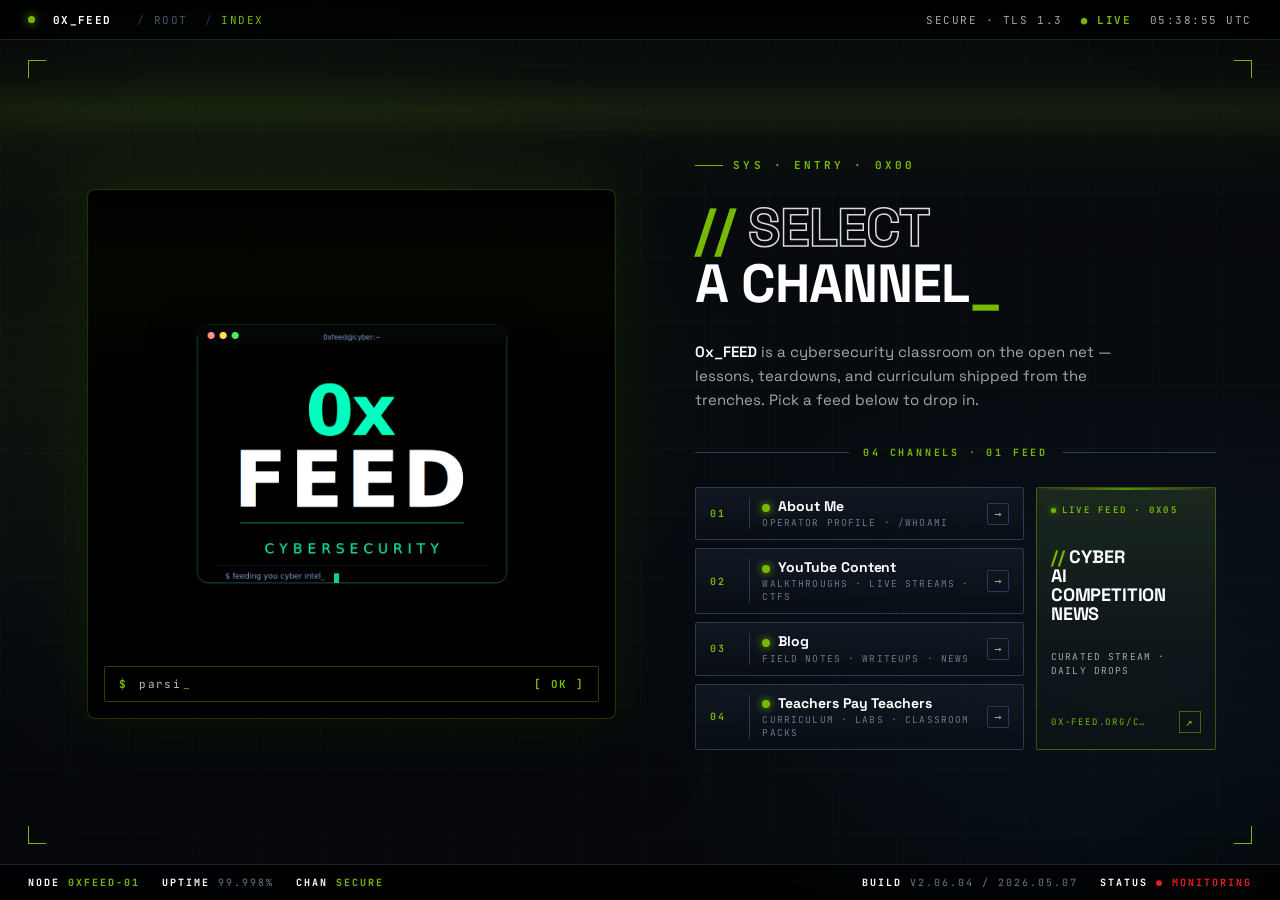
==== commit 619eca9b: "Add files via upload" ====
--- a/index.html
+++ b/index.html
@@ -167,7 +167,7 @@
   </script>
 
   <script type="__bundler/manifest">
-{"8688b1f0-1e67-415e-bfa3-5f8098d27ede":{"mime":"image/png","compressed":false,"data":"iVBORw0KGgoAAAANSUhEUgAABDgAAAQ4CAYAAADsEGyPAAAQAElEQVR4AezdB5wcZfnA8We2Xtm9uySXXHq99EpCIAQSEkRpgkpHUFCkiCgdpYggEERUBEEg6F9QKYoI0jsJoZOQHtJ7u1za5fbK1vnPXghpV7bN7JTffW7vdmfeeZ/n+b6Tu90nu3su4QMBBBBAAAEEEEAAAQQQQAABBOwuYPv6aHDYfokpEAEEEEAAAQQQQAABBBBAoG0BRlhdgAaH1VeQ/[base64]/ZeUGAggggAACCCCAAAIIIIAAAghYUSC9BocVKyRnBBBAAAEEEEAAAQQQQAABBBBIT8CCo2lwWHDRSBkBBBBAAAEEEEAAAQQQQCC/[base64]/AA0O+68xFSKAAAIIIIAAAgi0JcB+BBBAAAHLC9DgsPwSUgACCCCAAAIIIKC/[base64]/[base64]/[base64]/[base64]/qkcAAQQQQAABBBBwjgCVIoAAArYWoMFh6+WlOAQQQAABBBBAAIHUBRiJAAIIIGBlARocVl49ckcAAQQQQAABBIwUIBYCCCCAAAImFqDBYeLFITUEEEAAAQQQsJYA2SKAAAIIIIBA/[base64]/[base64]/NSADBBBAAAG7C1AfAggggAACCCCAgO4CNDh0JyYAAggggEBbAuxHAAEEEEAAAQQQQCBbARoc2QpyPAIIIKC/ABEQQAABBBBAAAEEEECgDQEaHG0AsRsBBKwgQI4IIIAAAggggAACCCDgdAEaHE4/A6jfGQJUiQACCCCAAAIIIIAAAgjYXIAGh80XmPJSE2AUAggggAACCCCAAAIIIICAtQVocFh7/[base64]/[base64]//el3gHV17lHdJP9Q7lggHnAOcA5wDnAOcA5wDnAOeAgefAkL6qd3Dfq7yVfS709Op1jK9r10HafdaUH8dpY/lEwDEC/MNwzFJTaFsCvooew5K/OPyDBlxTXFx2ok8NlnvChWuLtvjf8K+TfxZvDLYr2+IPcsGAc4BzgHOAc4BzgHOAc8A254Dp79v517o6eav9Txfs9L1fGC1s9HnKhvn79788+R9wnh49JrR1H5f9CDhJgAaHk1abWpsV8PTp8Q3fkMpb3EVFQ/zbCz8q2eZ5pGiX69misLxfHFOW+nzu6sJCX4PXG4k1OwEbEUAAAQQQQAAB2wpQWL4FkvdDixWltkBxbyiIuuYVNshrJTu9/xfY7Hu2UCku9Q/sf52vb6/vanny2E5D4NPZAvwjcPb6O7p6reM9MflsDX806CrelLgvEHK/UuiWtY5GoXgEEEAAAQQQSE+A0QjkScDjke0FDa5pJdu9D/kbA2u0Rsc17l69TspTOoRFwBQCNDhMsQwkYahAWe+y5FP6CpRgp6Kq2F+KwvK+x1MQNzQHgiGAAAIIIOAQAcpEAAH9BQqi6tzCquJHi9SAK/l+HUXl5V30j0oEBMwnQIPDfGtCRjoKeLp1O8Jf4bmgcKv3pcIGec1DY0P4QAABBBDIqwDBEUAAgZwIJF9OXdCgvlu41f9SvF2HMzw9ekzMycRMgoCFBGhwWGixSDU7AV/v3t/2FZYMLdqS+JtflE3ZzcbRCCCAAALGCBAFAQQQQCAdgeT9XO+m+FN+X3GfL9+bI53DGYuApQVocFh6+Ug+VYHkD3ev4g94qz3P8qyNVNUYhwAClhAgSQQQQAABBA4QKCz0NSTfNN8XK454+/X5/gG7uYmAbQVocNh2aSlsj0DymRtetcBVFHI/7/PFo8IHAgg4SoBiEUAAAQQQcKpA8iXZvoh/M00Op54BzqubBofz1txRFSffc8PjKSz3bPe97KjCKRaB1AUYiQACCCCAAAI2FihqdH3oSfgak//pZ+MyKQ2BJgEaHE0MfLGlQFnvMneg8HD/tvAzPHPDlitsUFGEQQABBBBAAAEErC3g2+570+MtqPB2736YtSshewRaF6DB0boPey0s4O3i+YF/u/dlD38pRd9VZHYEEEAAAQQQQAABUwsk/7PPtSn2X1egcKJIpd/UyZIcAlkI0ODIAo9DzSuQ/LNY/jrfOr8J/lqKeZXIDAEEEEAAAQQQQMApAsk3HvVsd73hHRS/yCk1U6fzBGhwOG/NzVaxLvkoRQWjvLWNb+oyOZMigAACCCCAAAIIIGBBgSLVvdIX8dXxUhULLh4ppyRAgyMlpnwOIna6Ap5evY7Rfmwv5aUp6coxHgEEEEAAAQQQQMDuAsqW+EtKoOhrdq+T+pwpYP0GhzPXjapbEXAVe4/y1TV+1MoQdiGAAAIIIIAAAggg4EiBppeq1HkWJV/S7UgAira2QBvZ0+BoA4jd1hLwVfQY5m5wL+bZG9ZaN7JFAAEEEEAAAQQQME7AtSPyoau48EjjIhLJKAGnx6HB4fQzwGb1q0HP4e4a9wKjyqos8P3q1wM7104/qn/t6uOGNl2S12/TtvUr8N2Q6zwqu6gzbjtPqZ12t7t21WOepkvy+q3nKrX9KtS3cx0v3tX1aMGFxbUlf2pf2/[base64]/7J5iwd+xkAABAASURBVMZ/juq1/MI+5eJSlBbDubV9F/Utl+fG9VybTZMj2dz41y2uBRce59bitRhO3C5FLjrBJc/c6F6aTZMj2bAov6NsWdE3i6TVgFq84lOKpPz20mXJY4QPBBBAAAEEEEDA7gI2qs8vyiaX2xewUUmUgoC4MEDALgJer7eXhF1Vetdz18jOyyeUp/67YGLHoNw1tCLjZ5XccaGyYMKw1P+pThzuktu/l2xyZCZRdklgmW+kL+WDfaP8UvqjwDLhAwEEEEAAAQQcLwCAtQQ8YaXK36lHP2tlTbYItCyQ+qOmludgDwKmEFDc7u5qXN2iZzLJ99y4oHf7tENc2KeD9PH5fpHugcn33LjgG+50D5MLj1ekb2f1rXQPTL6vRtGJhekeJsUnF0qii+vPaR/IAQgggAACCDhLgGoRMJWA0qCsi/ulm6mSIhkEshCgwZEFHoeaS0D1SoUadlfrmdX3e7W/1qUoaYdwa8d8v3f7m9I98Htfc41ypR9Oki9XOe8Y9+Hpxis+ofBsySSgdkzhcUXfSzce4xFwkkDMU1pbUtH9ufIuXd4NFPjOj8cjGf0ODscLagvLu9Z27Nbj04qu7WYkErFSIxxVNa54O/Ss7dSh6NFMc9crTzXQtbZTl/Zvq3VqUK8YzGuUAHEQQMBQgYirWvF5ehsak2AI6CiQ0Z0rHfNhagQyF/B4ityRxsbMJ2j7yEkdS9oe1MKIyZ3Sv989aUTm/0Qnj0y/M+I7xN9C9m1v9o9O/WUtbc/GCATsI5BsDHgqhtaOGT9CKvt0OrZj996HDjx87APD+1fUeBtjBelUGo4FansfNkaG9O8i7dqVDA4EC0b54m5POnNkOjaRiCuBrj2lR0Xx2fF4obu5eRoaPEWuova1pR27PlFeUfFSaVnJb30ilc2NzeW2gg7dpEevdocFCuOGNHtymXvac3EAAgggkEOBhEvdIV7J/A5uDnNhKgRyIeDKxSTMgYApBBT1Dx5PIKpnLj2KvRlP37NIu5uf5tE9OqbfpNgTomcGx3oqmn3MsmfKVr97Omd+bKsTsxMBiwtEfb129R/QXmIb5svn73zeZdGn75fMWVwjvh4DpVtFwQPplKcEOkqH4phUzZ91/9IFC4MrlmwKxrzKtnTm0GNsY2PAX9BlQO0hx4yrOmRkP+natf0pJR06Hl1ROfjHwycePntQ/y61vnhiuB6xD5yT2wgggAACqQv4Yv4GcSl/Sv0IRiJgbgEaHOZeH7JLRyDzXkDKUVQ15aEHDVQl/YONjpdBinvrzCbZvbNwDQHbCQS6dpFi2S4bV2w9UYokpChutX79aqmq80qHHh3OSj6LIxwrri3t1rO2U6n/3n1f/hGOB2rLuvWY0aHEf6e7rHttzx6l4lMUKerc62cVPXosLA94bkk+Q2QPmuprV1vWufvLHbt2eb806L8uGvV59uz78nvTt1TG1YsEfGVdasu7df+gfVngd+5YoKLp4AO+hGNFtd3GDN06qJsi2+Z98ptP3/+g9Iu5C4IrFy0ILp35SfCTD5bKNk83GXrEoA9LFPXYAw5vupnwldWWderxfDLvsrLgfb4vn/UR9Xes7dij00xfNHbQG+C5yrrVVnQue12rv6RpEu1LQvW43MFOtR269nivvLzsn8m/QqVtPuizrfr3vOTFHfWVu4Mda9t37TEjuTZaLAN+0xyULhsQQAABfQW03yv6BmB2BIwToMFhnDWRDBCIeMLpv0NmGnmtr8/8CSLrMjh2/VY1jez2H7oug3cjiW2J7z9JGrdiVYk0RjMUAbMK5DavxsbCgpKyApFQjdTFE/P3zO7z1JTU7IyKUloqHq+nwufeVdLoKZfuI4f8qFvA/+PkuHg86OowaIhU9iodFa+NvKd4/eL3e0QRl3j9BeIvKOjp8bl6ifZRpxYGS/ofWnvoEUOlZ7cOE9t17DqyzyGH3XLoyA47vIlYd21I02eq48KJ0tp+h4zfNGJ4L+nUof2I8srhl4w8vOfSoHv/x/dNOQ4eJj3c62XBpwuGVNdF73S7ffv9MPDEdwTXzf60fPHWoPQd2eM5JRLt1JSM9iWZT+mAQ2vHHjFMevfs8LV25RUjuw0a8cPhh3Sf7Y272qlRr7TrPWBgr64FD+3bXAhHS2u7De4rnYvV8fF4tE6bSnPxS/mwsQuHD+kqHco7HNJl0PBvjTpy8IJSj3wruT95ScZLxamgQzfp2bvbYT1Hj1w1pG8HCRQVjSoo9DY9AyWcCNa2697jk/YBzy/2zSk5PxcEEEDAagJ633e2mgf5Wl/AZf0SqACBvQKuhNJu763cX3u3elfGk76zpTbtY9+du9/jhLSOf2dO+sdGPg+nFWPfweEsjt13Hq6bXID00hJQ3J5qn9bfUMON0iDy1Q8QRXGrkcaIiNsvfpfaO3l71/LFsm5XkXQb2uc3Rao6wNWpR02/rops+2LJczsSsTdi1SuCy1ftlKgake3LF1+/dtmy4ObtkQuTx5Z2H7ixf2eRqrkfPz535uclS+fOCs78ZJU0tO8rld2Db+55IJ7KuOTY0n4DpFugTtZ++snPF82bF1zy2fsli7cHpWOZsl/9iWDHmt7lIVm1YN0pMZd3XXJnwte+tqxzl5fbty95yB2Xnt4OXWvLi11f27l0iVR5ukvfisL7kuOSl9IegzdWdlakeu5n/5n1yaelS+fNCS746L2SmQuqv1Wf8NS6o7Wlm7cmpKR75yN8CW9Z8pjkxdOpi5R7G2TL+p3XezwFuzuzBR2kXWKlzPxgTq/kPLM+WCjViXLpN7jzP/e8+Wgq9Sfnb7r4S6Wg5ouGz2eubLd2+ZLg2s2hY5PWirdEKvr2HtK1Q8GNTeP4ggACCFhYwBtNaL+lLFwAqSNwgAANjgNAuGltAXeBq7ueFfx9zfYp8QxeipE85p+rt92ebm7/eCvxaTyhpnuYJI/559uJGekeWPdaw9OSQbzkMQ2vNfwt3Xh2HE9NCOwvoIg7+Zs2fnDDMdH0b80lHrcERfvwe+uDG+avkF3+blI5bMisQYM6SGLDUlm8Ofqj5ANrbUizn+FosLZT96AkqlfLyi3qVXvGuhvXlKzbHJOiLh27J5sDqY6LxNrv6ti5QKKb1sim+vDDyaDJOXetXCNbI3t/HjU1Qrp2lMTGtYnt0dj05DhXx6G1h4wbJN0r2k0s697/vKFHjFzYt7KPdArIqX5PKFi1sVFKOrf7ZiTi9oajJbUV3YslsWWVLN8Su3jPMz+SsZRo+B2vNxJzu2sT29ZXSzTYWcoDsfOSMRobA/7y7uXi2rVJttVHn0pua7okamXj8q3nezyyPXnbp24PrllTI0q7Cu1Y9YhU608e23SJ75RNa2rPSObRdPvLL2q0RjYtWzNzw9bwrV9uavoWj3vK/O271nbq2XNJx84d3yjwuk5KGjXt1L6E44W1wfaBe1p62ZA2hE8EEEDAcAG1wFVheFACIqCjQPJul47TMzUCxgok/K6eekZc0Ri56/9Wpf9+fo+u3CorI9Hfppvbiirla//3upruYfLoqwlZtUU5Md0D3RsTF9W9pP0/c5oH1r1QL67NiZ+lcBhDEHCYgKo1HLWS3Qf/unW5ks+GSEgsLl89vcsX3xxctnS7uMs7SjCyQVZ8sWO03y8RbYaWP71FUuwXSXhKpGufLtOS75mRvHTs3uv9Mm27UlgofjXaTlIeVyiFXpGGXaGZbvfel5uosYaOdU0vBtmdSiQa3FVSKlK7vfZPyXHhRIfaXgNKpX7JrDlzP59TunLerOC8lVEp3Of/BsO1dRIvKpJCJVqazCf53sv1NbuWHdhE2B1h99fE9o1SXV8oHbu1nxKPR1yuYNnWzu1U2bmh6t2I27dz9yjta7RO6iLKTO3aV5/RUEiiUiBFhcq4ZLyUnPYcHW2QqBpfsefmnu9+VyhYs2nt5B110T8kmzHJ7RFv59oBR45bN3RgV2nfrn3Xjr0HHjHsyCOfPmTsqF19KitrewwcVnvIhDHSp73n0uR4LggggIBZBFSf8tXLBs2SE3kgkI3Awfe4spmNYxHIs0Ci2PWo3in8YmFVz+nVoZTDTNPG3rRoa4/UDjh41M1/jw+YPl89eEcLW6bNU+VX/1T7t7C7zc01j4b6h2e3/nhq30mSY2sfDvXedxvXEUBgt4Aaj3WMNIoovgIpFCmRLz+S/7PvK/CJxMOSiMuaLzdL8gF8oF1A3Mneh69I/H514J59LX9PDtb2ajGCweCIfS8F8V2ybUutRGJKMgttkPbZ5jhtjKjJJ2aFk9f2Xtzqfs9DUTzi9UYlElFWJscogTIpce2ULRsbLnN/2RgJb94sO2Jf5pcclMEz4PzeuuDmDbvEU9FVyhTf2GDyTVtj1bK5KnaDpPXxZR4p1S+aQBqTe11Sv2L267Pf/rzz4rlzggs/ml7y2SdfyPpqjdDnE088JFsWzvrLJ/O3dPJ6I7E0ZmYoAgggoKtAotBdqWsAJkfAYAGXwfEIh0B2Am0crXoUqa4u1O5RtjEwi91ud2LHqR+v6Tl15VZJvvSkpamS+x5eUS2nfbyuh9sd29nSuLa3K5vOnBIbMPWVhMSbntLe/BHJfQ+/HJez7oonmxubmx/V9la/yOZtt+zsX/e/ekk+wmnxCC2XuufrZMcNO3p7vcq2FsexAwEHCxQUNDTW7tR6C8FSKRLv4D0UkVjJrtIyr6i7aqQhFv/q36u7YlRNvy4iWxd+8dHmSDvpM7zHU0okUrHnuGa/R+ulQetJqjvXy/KFc0tXLf4iuN9l6cZgpMC1UVIe16DNp0hhUcGRqhpX9sRU3K6tRYV7biW/JyQWd4vbrXZM3lKSz0jRWiDRuLL3Z7B2W/tRkdzddPGXBMRdXy8NqrdGonVSr+VdVFrSv62XbTRu2ig7lfbSpXuXf1R0KZDwps2yS418Ift+eIul2Kceuu8mXyAgXmmU+gb145Tr33eCFK/76jcGN1XXna4WJZqe46IoblVp2BrcumZpcNWiRcFVy1cHt9Y0XFVY6GtIcUqGIYAAAoYIqH737w0JRBAEDBJwGRSHMAYJEMYYAbfW5Lh58abg+LeX3vng8mpZtKsx+RcSmi7J6w9o2458e8nttyzZHMyuubGnHmXTL/+RCB51TeyTB19MyKK1qtRpj5mSl+T1B16Iy5FXxWb86p9qUDviqwdL2vWMPpNNjsa/hILVl277R+jZeomuionaqDZdktdDz9ZJ9SXb/tb417ogzY2MiDnIQQK1m6qkTntw3q1/uzeUeldxsmlQ1K23VBRHZdvabf+KFni0f80iEU+X2v4DO0hi/RJZumH7SasWrJPGkt4yqF/72clndrRE5vfuCm5eFxJvt37So13xb/cd25go7O73+85Jxkx1nM+zvaS6qlH8XbtKict1+J64/opu0sH/Vb9DfJ6akrqQV0pKC76fnF8NhaReKZXyDu7L9hzjKmsvpd7dz0CLSPvaHj38sm0TQ/wBAAAQAElEQVT9tr/6fPGo31sbrFpfJ0qnPlLZ2fO3PU2O5Fzi8x+/53ZyLp+6uWTz5qiU9OvXpaOvTrZs3HWF+8tniST3N11cQenav9PjsZi0F+0jonSo7dW7VNQdVbI1pHzkT9FJO7TVz3AiUFvapee77Yq9Vzfl2upodiKAAALmFXC5PKq49/5cN2+mZIZA6gKu1IfaYiRFOEJgVtSoMldFIr+5benm4KT3lwX7vL6w6ZK8/mttWybvudFW3is3K8f++slEcPLP48G+P4g1XZLXb39KDWbynhttxXNtSlwWfiwU3PWz7cHtZ1Q3XZLXw4/VBXnPjbb02I/AbgFveFXJsqU7xN19uBwyedTmIWOP3DVycJlEtEbG6k2xK5OjwrGi2m7D+kpJ4zpZtmTH8GQDwFO/omTpilop7DMw2DNY8PPkuJYuNesXd126SZHOhxx+yZhxh9UMGDGydvChh9UeMenQLwb1KJqaSOx+JkYq45LPPqhZsVQ2NJbLgMNGvNmzV6/NXSqH1w7r45K60O5mRTKP5LidVTuloHu3nr6wdPWqG0rWrYtJxxGjLuzbu+euil4Da0cM6yBKVJHC7gPOGjauv/g3LKxevk25Lnl88lKz7ouuKzar0nH42G+NHT9kx4CRh9QOO2LirjFDOz5T5IoFk2OSl2SsmvVbpNHlEnXnJtm8XX0muX3fi9q4TXZIbzn0qEPWDBg5qvbQo4ZIubJNVnyx+TylWKkV7SOV+rVhrX4q3lLp0r/Xod3K/be2OpCdCCCAgMkFqqq8EZOnSHoIpC1wQIMj7eM5AAFTCuj9MhVTFk1SCCBgSoHkg/PY5gXB2R/Nl5Vrtry3deOaOcs+/eyquYvr2kmRhJJJu4uKRLauWbZk7urvNXqU1cltyeNCK5d2XLJsi0SLioZGIm6v2rBVNq1cv3h7o/ppcsyeS7HSUFu7/PPgZx9qMdZWv7J927Z5m1evemnpxx9d8PmSLaXuL5/tkOo4v6smuGL2h10WLN0q9bH4ivD2dU8s+HDBgDWr18i6qrqn3e6GeDJ2tGq1bIh2lgFDOix2NXiLapbM6jBv8VaJeAsVnxJqWPf5vB+tWLNZdu6q3bhp1swfLllX0y/ZvEkem7wk86lZOjM48+NFsnrd1vd2bt3yxaal8/85f/b6Q6LuxI7kmD0XNR6XhBqTnRuqX9/TsNizr3HbBlm3ZvOnG+fP7TN/4QbZVr117sbFC1+e88GiYTUx+d+eccl4qTjtnm/Hp6EGd82eY/d8V6O7pGrl6kUbtzVO2bON7wgggIDVBJqevSHG/aeg1Xyck6/9KqXBYb81paImAX5gNzHwBQEETCPgju4M7ty8/qTqjZsm1DZE/rLvm016IluD1evXjw7F5HnZ5yP5Hh51m9YFt2wNnZdsDPgSO7Vxm8eGFdesfYZ9ddUdrQnuqtpw1tYN64/csbX6nLpI7Nk9zY2vBmlXUhmntVxC4R2bgsm5tm/fean4lU3RbWuDW7bVX7RnTr+3Prhh3jKpKx8iQ0d33lzqV4clx6xftiS4bvWGTqFo+F87Vi7vsLkm3DXcGF2sKG5VC3/QpxLe3mSzZcOGw7Zv3/Vj7b8Ul+87KPmym/Z9ukhRtFq2bG486NksSmhjcMum7V+LeyNb47Vbgts2rj9qa/X2s+Nu+eoNXPedr63698x3YCMlOYffVRvcsX7d4dtDsd8oLdSTHMcFAQQQMLNAVRXP3khpfRhkOQEaHJZbMhJOVaC6ulNjqmMZhwACCCCQmYAvUR1c+skCqVK6yuAJ46YPHtK/tmvPnis7des1t2vlkNoRE8dvG96/oxQVukakGyH5HhdFvYbWDh47oWZgF5fsXLb2w1qP0vRXW9Kdi/EIIIAAAvsK5OY/A/edkesImEGABocZVoEcdBKYFtv99DudpmdaBBBAAIEmAZ+yK1j9RfKlJotl486IKL6CjoVF3r4S3rlh0/yZN8/6dH6ptvmJpsFpfomGaqWmat2SVbNm3bmkqvYEnjWRJiDDEUAgnwKmjM1LuU25LCSVIwEaHDmCZBpzClRVtQ/T5DDn2pAVAgjYTyD50o+ajWuCG5YvDa5Ztjy4cd3GQbvqI/[base64]/[base64]/Ahs3LixPtnd3v2LID85ENXJAtSOAAIIIIAAAghkL5B8ZnLy/mzyfi3Njew9mcG6AjQ4rLt2ZJ5TgeR7cywK7f7lIJGcTs1kmQtwJAIIIIAAAggggECLArvvuxaGq6rm1dHYaJGJHQ4SoMHhoMWm1LYFdv9yWBSpru7UmOyAJzvhyV8cyUvbRxs/[base64]/AggggAACCCCAAALmFyBDBBBAwPECNDgcfwoAgAACCCCAAAIIOEGAGhFAAAEE7C5Ag8PuK0x9CCCAAAIIIIBAKgKMQQABBBBAwOICNDgsvoCkjwACCCCAAALGCBAFAQQQQAABBMwtQIPD3OtDdggggAACCFhFgDwRQAABBBBAAIG8CtDgyCs/[base64]/[base64]/[base64]/AA2O/[base64]/oNTm4VRCCCAAAIIIICAcwVocDh37akcAQTMIUAWDhEoLx8YLB57hFp4/kmq/65zVe/Tl6ruD65VXatvUZXaO9WaHd/dXr/2/Ofqln3v3rqF50j9gnOk7ovzptStPP/voY0/XCThO1Rl802qa85Vqvuli1Tvg2epvp99XS38+hi1qEvlaIcwUiYCCCCAAAIIINCiAA2OFmnYgQAC5hAgCwSsKZBsaBRNPkb13/k91TPtOnXbqgt21X36LWl4bIKEfzFcomf1lvj4ckn0KhI14BZRFGn5Q9vn84haEZTEyAqJn9RPopcdIpH7viYNb5wh9esumKUsuEL1/OVM1f9drYnStd/4ludiDwIIIIAAAgggYE8BGhz2XFeqcpIAtSKAgGkEmpoaJx2v+v52ubp98fm76t/5hoRvHCqxoztoTQytSaFXpm6t+TG0i8QuHC3hJ7Qmyqrvf+B66wLVd+kEtaBH/4l6hWVeBBBAAAEEEEDATAI0OMy0GuSiiwCTIoAAAnoLBHqPVQtuuUDd8dn3dtW/OEkiF3SXRIc8/or1+SXxtUESeehEaVx85nT3309TCyYMVfV2YH4EEEAAAQQQQCCfAnm895XPsom9jwBXEUAAAQQyFAj0H6/6//QTtX7BqdJ42yCJ9/aIKGKiDy2ZoqDEvzdWGqefLa43z1X93ximmihBUkEAAQQQQAABBHImQIOjTUoGIIAAAgggsL9AoPNoteCuH6v1s0+W8OU9JFGsNRL2H2K+W4pXEscOl/BrWqPj5TPVgjEDaXSYb5XICAEEEEAAAQSyEMi+wZFFcA5FAAEEEEDAagJFZ5ylNnx6mjT+opc1GhsHAiseSZw4Who/OFPcdx+j+jtV9jtwCLcRQAABBBBAAIFmBUy+kQaHyReI9BBAAAEEzCEQ6HaY6n/q52rD04dIvIfbHEllk4W/WOLXf10i049e7j9qEM/myMaSYxFAAAEEEPhSgG/5FaDBkV9/oiOAAAIIWECg+OiT1cbpp0j47Hai2uo3pyLqoP4SfuM74rn28GSTwwKvtbHACUOKCCCAAAItCbAdAV0FbHU3TVcpJkcAAQQQcKRA0Q9/oDa8Ml5i/Tz2rb+wVGK//[base64]/[base64]/J8Z2J4vpJj/q2hu7Zz3cEEEAAAQQQQCBfAjQ48iVPXAQQQAAB0wgEek9SI38ZZcRfSzFNzSknongkcc1k8Z42RE35GAYigAACCCCAAAJ5EKDBkQd0QiKAAAIItCRg/[base64]/stsMkVm6Cl6aoqijrton7tRXifXS++H43W3x3a5c/LRDvv9eIe3atKBH1q8zzdsVVKLFbDxN/z8qT85YDgRFAAAEEEEAAgRYEaHC0AMNmpwpQNwIIOEWg+ITBkciphfkrN9nUWLlevDe/JUUj/naX2vMeJX7Co0r04ieUyHX/UiK/0C4/+6cSPeshJT76TqWoxz9HFX33Q/G+tlOUeB6bHZ0rJfrzzi/kD47ICCCAAAIIIIBA8wI0OJp3YWtLAmxHAAEEbCAQKButRn89WBKefDx7Q2tObNsi3iv+J+3GvlYavfMtpX7B0hvbYq3bsnBu/VMvKNETfqMUTZwm3vfrRbSp2jou5/sVRRI/GCu+Mf3yET3n5TAhAggggAACCNhHgAZHjteS6RBAAAEEzC+gfnOMREe785CoKsqn86Rwwgu/iP7pY2X79uW7Mkmi7sPXlcApL5cV3rUxP8/mKOwk0et6J1PPR4coGZcLAggggAACCCBwkIDRDY6DEmADAggggAACRgoE2h2mRq/vk4c3FtWaG299LMWnfDq84Yvld2db844ds2oabrpfKbxijSgxNdvp0jxeEfU7o8V3RL9EmgcyHAEEEEAAAQScI2B4pTQ4DCcnIAIIIIBAPgXUrw+T6FCjf/2posyeI4Xfnz82VLViQS7rr3/wYaXwjipR1FzOmsJcvvYS/UnPFAYyBAEEEEAAAQSaF2BrrgWMvoeX6/yZDwEEEEAAgZQFAiWj1NjlfcXwPwtbs1F8F86S+k0rZ6acbBoDvX98u73v9cY0jsjF0OSzOIaLb2i/X+ZiNuZAAAEEEEDgIAE2IJCmAA2ONMEYjgACCCBgYYHhAyV6hMfYAtSYuO96X8Kzl+v2fhU1NfN3eK/5TNw1Bj+No6iLxM7r8GtjQYmGAAIIILBHgO8IILC/AA2O/T24hQACCCBgY4H49yslYWh/Q2s4LF0ovkd36f5ajtCilxX/Q9sN/ssqiiS+O1AK2/frYePThtIQQMC6AmSOAAIOE6DB4bAFp1wEEEDAqQKBLseo0VMDxpaffPbG/QukYfuKdUYEdk2dJx6jn8XRva9Ej/WsNaI+YiCAQK4FmA8BBBCwlwANDnutJ9UggAACCLQgoB5bKfH2ur1KpPmo21aL74XQ4c3vzP3W0KrXFe+LDbmfuLUZXQUSP6N7ayPYh4B1BcgcAQQQQMBSAjQ4LLVcJIsAAgggkJnAGG/8tG4Gv7loQpT/LpGG9as+zSznzI5y/2OFuOKZHZvZUYqoX+8nBd0rJ6V6fGDEBLXgkuNVv5GXi7+mFvapPD3VHPUeF2g/Si280GADzbtg0jA1l7UxFwIIIIAAAmYSoMFhptUgFwQQQAABXQQC3dpFYpN9uszd4qTxevE8v7nF3brtmLlS3OsSuk3f7MQl3SR2jPfdZvc1t3FLXBKXT5Dww5OMuzxyrDTeV/mMyBhvcynptK3FaRPXfE0aHjWw/qT1lH6i7jD4GT4tCrADAQQQQACB3AvQ4Mi9KTMigAACCJhMQD2ql8QDBr88Zet6cc9S+hlNEdrxkeJ5x+AHsYpP4sd1SbnU0OYPFd/Fs8QdMvLJBIqoJ40Tz49jkZQT1Wlg8TFnqY1Xl4sYeUomG27XTJfw3BVGRhU+EEAAAQQQMFKABoeR2sRCAAEEEMiLQOIEo1+eoory3jpp3LJsZVYFZ3iw640Nohj6JA6teXBMz7T+mkroo/8q/psMztNVILE7J4h/eKWaIW3WhwU6H6lGHhwpiQID+wxqQlyPTZfYYwu435f1CjIBAggggICZBfhFZ+bVITcEEEAAgVYFUtkZaDdOjU0oSGVo7sYkH1B+sCV386U5k/JZlbgiappHZTm8YxeJj1TS+msqwX+9F/A/V59l4DQPb9dNIvcNkfLygcE0j8zB8DHe+G0TJTrQyLtf2nkwf654bt4wVCtAu6F95RMBBBBAAAGbChj5G9amhJSFAAIImFaAxJICvbtKvIfBv+7iu8Q92+AH7sla91y2V4t71Z4bBn13ByV+ZHo9g6qqeXWeq6aLd4WRTzdRRJ00Vnb8KLDLIJmvwhSfNjwS/mGJGPrSlF2bxX/R5xLZvHyR8IEAAggggIDNBQy+x2dzTcpDAAGLCZCuEwTU8V0l4TG40tBWUb5QBxgc9atwoZ2fKq7ZRr/VhCLxCZ2TOaT12ovQuumK75J54mow8MkFilfiN08U32HGvVQl0PcYNfzHAdq5mBZP0jPzS6JRPDdMl/CnywwMmnm6HIkAAggggEC2AjQ4shXkeATsLEBtCNhAIHF4BzH0f8xF+1iyTcLVPY1+DoUWeO+na96OvTcMuaY9hh5VIUXlvZq6HOmErHv7aaVgSpUoBvY4pLiTRB8cpeXbo2s6uWYytqJiRHHsniMl1t3Au11qQpR/z5DYn+cYGDQTHY5BAAEEEEAgdwL80sudJTM5UICSEUDA3AKB0kPV+Ci/wUmqoizfqcWcFtO+5O3TtaxGjH2jUa3Udh0l1te7UbuW9qfrgWnie6Mx7eMyP0ARdcwoabyqy4bM50jtyNC3jwyFv12c2uCcjFJFli0S/[base64]/+UJcUQPzLuggkfat5G8AABAASURBVAfGiK9z5ZAUUkxrSKBstBp94HCJtzfwHEyExX3rNIlMX2pg0LRYGIwAAggggIBuAuZucOhWNhMjgAACCDhBQB3UThJugyuN14vLyGchtFReLCSujF4s0tKEqWxXJDG4XXJgxg+u6/73D8X/x+0ihvU4tFSHDJfYTZ0XJhPP5SXxk4kSmWjkS6RUUV7+UOJPVRXlsg7mQgABBBBAwBCBHAShwZEDRKZAAAEEEDCnQGJo04NtY5NLNjg2yfnGBj04WmhnyK9sNvDlHk0paM2CAe2lrKx35k/jEBH33e+I/8OIds2gz+QzTy6ZIN6TB6u5ihg48jQ1fGOFqEquZmxrHi31NUul4KfLTpP16xvaGs1+BBBAAAHrCZBx2wI0ONo2YgQCCCCAgCUFxngTfQuMz7yhTty1ideND3xgxEURZWPswI36364olYag5/BsAoW2zVK8l3wknmrtQXs2E6VzrLdEovcdJv4eld9I57DmxgY6jVMjDxwi8SLDuhsi4Z3iveRDaViz8r/N5cQ2BBBAwAEClIiA0ODgJEAAAQQQsKVAoMwTUXvl4dfc5pAUJnz1ZkB1bczDf+S7g6L2Vl/Ltv7QwlcV/5XLRYkb1eTQmhG9B0r0zh7J5pR2I/MK4jceLZGRnswnSPdINSbu37wr0deXZJV3umEZjwACVhMgXwTsL5CHe372R6VCBBBAAAETCPiCkuiWhzy2NcrWrYHGPEQ+KKRSnY8GR7EkeubmjU/qnpzjK3i0xrj340i+VOW7R4nnnKEZv7an+KTz1PBlZSKGtRpUUd7+WNo9UFMifCCAQHYCHI0AApYXoMFh+SWkAAQQQACBZgUqAqJ6DXuUuTeFnWHt+qyo9iX/nzuSuRichuIWtUdhjoLOirp/NU18cwx8qY27WGK/Hy8FlZUXpltEoMdENfKnoZIw8rzbuEp8P/nip1u3LqlNN1/GI5CuAOMRQAABswvQ4DD7CpEfAggggEBmAhXFoubmiQRpxNf+N32HKZ680ZSzsiMiitp01dAvapfc/RGP0JaPFd/Fn4m7xsBCuvSV8O/6/UVkjDd1uDHe2F0TJNrbwKZatEa8l8+Q8NIVD6SeJyN1FGBqBBBAAIE8C9DgyPMCEB4BBBBAQCeBZIPD8N9yqijb8/CsiZYIdzaKkvGLLVqatK3tiqhdcvUMjt2xQjP/p/h/vtbAWrQaTh4nnkuikd0ZtP21+HujI+Gzg2LYS1PUmLjuf1eiz31hYEdFsvzgcAQQQAABBPQVMPyun77lMDsCCCCAAAK7BdSKQgP/ROfumE1fd6b8mLhpuK5farVmSz4aHJ2ansGR0wfe9Y9M9/ufrhVRdRXbO7mrUGJTJoh/aGWbEQMDj1PDv+srWT9jaG/[base64]/6LZ4urXnPO8dzNT6eIOnms7PhB8a7m94skLjxKIl/[base64]/idURLQHoFIfN49kWMsloRqfj98jMVUp0Suw79H32vlfrtdr+oPnDXSWyAMjpKi8R9c9OwMdxqqRP4+VeNCoJ1Jo6zh7thTfsn6QloN2Q/vKJwIIIIAAAgjsJ0CDYz8ObiCAAAItC7DHSgJDfGpu/5BHisUnRMIpDjVimKo1OKJGBDoghuIRKZSBB2zN2c2dO+fs9FzxvnjXGvU4XxF17GhpvKLLhj1FJK6ZKJGxnj039f9es0mSL8+p3bpqif7BiIAAAggggIA1BWhwWHPdyBoBMwqQEwKmEejYUXxSZNT/rO9TtqqKko9nTOyTwn5X1YSWz35bjLmhuEUtkmF6BgutekfxXTJfXGFVzzB759aaNsmmhu/[base64]/IbTutu5KOh0KKb9sg/L/lo+O4Wk8rpDte908Q3zajXBWnn1aAeEq/U6stpFS1Npq3fF/Ol4OdrxmojtBvaVz4RQAABBBBAoEUBo35Dt5gAO1IXYCQCCCCAQKoC2q83gx5g75dR8iFoXhoK+2Wxz418NVy0RoBB/qEdnyveyz4Uz+Yk/[base64]//BHSJaaIOr1SFcQpTn35f4H10+HSZnSgQQQAABRwg4s0gz3Q1z5gpQNQIIIIBA7gXUhEg8D490k4/pDXppRmpo2q/5fOVj+Et1psXcd0wT32ex1GhMO0o7b1cukcKrV5wkMisff+TXtDIkhgACCORUgMlsKaDd87FlXRSFAAIIIOBoAe1BouEPsJPg2q/VfDUUkuEPumgdl7zkk2wwHZSM7htCWz9VfBd/Iu4d2vrrHk2nAA3bxHfxR1K/ZuUrOkVgWgQQQCAlAQYhYEUB7Z6YFdMmZwQQQAABBFoRUBOi5KXBoTUUzPabNR8NDlUVJaq2skD67QrNfVEpuGZVntY/y7rUqLjvnCaRt5dqJ1KWc3E4AgjoLcD8CCBgQgGz3Q0zIREpIYAAAghYTSC0K1Qg9Xl4gK0ooubjPS9aWiDFpeXT0k4dt2sP1JVGOV/HCK1OXfe3Wb6Cv++y2PtxqKK8/pHE79xa2Gpx7ETAMgIkigACCBgvQIPDeHMiIoAAAgjoLrA8ojToHqSZANqvVX8zm/O1SXGLePMQXI2Jq15ZkIfIX4acFXXf+K74Fsa/[base64]/Vfx37RBlDz0ug7MpcXbyWe7/P5dib70Rbor1eKU7EAAAQQQQMCpAjQ4nLry1I0AAgjYXEDZEc5Dhdpj1CITNTgKvCJaSmL0R02D+P1KPhZgn0p3Xw3+672A/7n63TdM91UV5b1PJXj3pvamS42EEEAAAQQQsKAADQ4LLhopI4AAAgikILA9msKg3A8x1zM43NLiMzhyX/reGXeGZevWLnl5F5S9Sey+VlU1r85z1XTxrjDh0ziq1oj/skU31dSs3bE7W74igAACCCCAQDYCNDiy0eNYBBBAAAHTCihbs3t8nXFhZb6MD835gSV+EcN/[base64]/6VVRNpqvwZE0cd33XiffG8lnlyRv5eui+Xz2ufhu3dRLy0DVLnwigAACCCCAQI4EDL/bk6O8mQYBBKwuQP4I6C2wuU6M/+sZiojWVBAZY46nceTl2SSqaRscodDsau+N88QVUfU++1qeX42I++EvpHHHyrUtD2IPAggggAACCGQiQIMjEzWOQcAAAUIggECWArW14tqWhwey7QqkvDxUkGX2OTlcLS/MyTxpTRJvFNeaaFqHGDW4omJEceznQyXh1RpRRgU9MI7ik9it46Sgb9/vHriL2wgggAACCCCQnYAru8M5GoG8CRAYAQQQaFWg0L096FqbhwZH52IJh1VTvE5F7VbUqpEuO+O7RFmr3qLL3FlOWnvGhFD49GKRPPY3moL37C/h+wc8Id2756EDJXwggAACCCBgWwEaHLZdWgpDAAEEnC1QXb0opKzOwzMJggGJtIuNy7/+EF+is8f4NOpD4q1OTDU+cOsRA+O+o4andM/De5I0l5ci6glHiPvcTvXN7WUbAggggAACCGQm4NwGR2ZeHIUAAgggYCEB1xe7jM/WXShqV9eLxgfeP2KgrDisdsnDr/nl26Vui1qzfzb5vRWoOEKNTD1U4sG8PnVjfwSXX+K3TBbf0QPy8DSj/[base64]/Kba+Pu+oprwyRtfFai4RD1rgnguHWn0ifpVClxBAAEEshdgBgTMIUCDwxzrQBYIIIAAAjoIhHY0+txzjX7cqIhaWZqsJq//I69qDQ7V6N/y4W3iXiCTk8Xn+xIoH6tGpo6TePu8LkNqDK5Cid09SfyHVqqpHcAoBBCwnAAJI4CAIQJG3/[base64]/[base64]/11GdJF6gGBu/sUpcn8bPNDbo/tEC7Uar0YfGS6zC4Nr3TyO7W+6AxP44QfxDc/x+HNllxdEIIIAAAghYQoAGhyWWiSQRQAABBDIXWBTxvFEtYuiTOFyiTu4h5eUDg5nnnfmR8a91E2PfYFTD/WydRFaVPp951tkfmbh2skSO9mc0kakO6thTIg8Pk0CgsqOp8iIZBBBAAAEETC5Ag8PkC0R6CCCAAALZCyhvrhV3LPt50pqhd3fZ1Te+K61jcjA4UHqoGv9azvsqrWemquJ+fZ02ZlZU+5KXz+ITz1Ubry0X1cJP3tgLp4h65KFS/8vyLXu3cQ0BBBBAAAEE2hKgwdGWEPsRQAABBKwvsGatuOcndKyjmak97SR+XEkzO3TeVNlLYoMM/vUe2yru10I6F9by9IG+x6jhh4ZJwmeL7sbuQhWPJK6cJN5TBqu7N/AVAQQQQAABBNoSMPgeUFvpsB8BBBBAwJYCeS4qVDNL8fx3q7EvU1FcEv9upZSW9mxnZPmJcyolYej7m2qPv2evksjsWKGRde6JVVo6vF30TxMk1tNGzY09xflKJfrgeCno1+/8PZv4jgACCCCAAAItC9DgaNmGPQgggIBhAgTSX8D1wkpxR7QH4/qH2huhf3+pP7Jg+94N+l4LdDxKjZ5Rqm+QA2dXE+L+7ypt6+pG7Yvhn9HLjtkeOd7A3kpjVJSwalCdWtOme6WEHxj4mEjvAoOCEgYBBBBAAAHLCtDgsOzSkTgCjhKgWASyFijesjLged/[base64]/1/kD3iWpk6khJFBnSO9LS12p95xNp95eaEtefpolvWljbZtCn4pX4TceIb/JA1aCIhEEAAQQQQMCSAjQ4LLlsJJ22AAcggAACmoDy+hfiWa97r0GLtM+np0Sid48Uf6fKfvtszfnVxNXjJdrXqAf7X6YfD4nnb2uTNwx94F1RMaI49vujJVpp4N2Y6rXivXLxLVu3LqkN7ZyteC//WDxbDSy7sL1Eph4mBd36TU6Cc0EAAQQQQACBgwUMvGdwcHC2mEeATBBAAAEnCIS2zFC8fzH4zUZFazqMGCnRmzov14y1G9rXHH8Wn/BdtfGK9pIMJYZ9aA/uZy+S6CsRA98AY3dxtWdMCIVPLxbD6k3Uief69yWycMXt8uVHaNGriv/aVaLEv9yg+zft1Ok3WMJ/6POOyBhD30ZW99IIgAACCCCAQI4EaHCkBskoBBBAAAGbCLj+MV88O7QH50bWo7gl8ZNjxPPT0Tl/+kjgkBPV8N+GS8KvPQA2sqZEWDwPLNEiGvvmooFx31HDU7qLatQ9GDUhylPvS+yx+QdFrHt8ls//VK1xf51HcYl6+lHiuTwW0eD5RAABBBBAAIEDBA76ZX3A/hRvMgwBBBBAAAFrCIRWv6n4/rLDuAele1jcRRL7/UniufqwZHclJ92I4iNOVhv/d5TEKnIy3Z5MU/iulbBwkRQ8G+mUwuCcDQlUHKFGph4q8aBR9Wp1rl4ivhvWHacVod3Qvu73OSvquWGGeFck9tuq6w1XgcSmTBLf4f2byUfXyEyOAAIIIIDAlwLm/UaDw7xrQ2YIIIAAAjoJuP78uXiq8/D40FsssXtOFtc/T0oEuvU7JvPyxniLLvuB2vD6eOP/akoy6USjeO6eL6HQ8urkTWMuY7zxKZMlMsxtTLhklEiNeC//RMLrlr+RvNncJbT+PcV32QJxGfanY7Usgp0lMnW0+DpXDtFu8YkAAgggYDYB8smbAA2OvNETGAEEEEAgXwKhNW8pvvuN/FOf+1Tq8kri3KMk9Pkpb3tvnKwW9Og/cZ+9bVztXlh06rdU78cnReofGCgJw57JsG9aqiifzJXYEw2GvvdG8QWjI43nl4hh77uhxsX14HSJvrK4zaeL1L35pFLwByPf20VLafhIid3ebaGIYSLCBwIIIJArAeZBQC8BGhx6yTIvAggggICpBVxTPxbvYgNfWrCfhvYAtVOFRO/8hjQuPme665XzVd8vjlcLThqnFo0YrgZ6Djm9uMfQ44oHjlKLJh6pFlx0iur7y6Wqe90l9fX/OUKihxdJ3h7WRnaI94bk42rj3nsjMPKbauPv+4pq2JM3VJHZc8T7m+pKSfHD9bvp4vs4muLoHAxTXJL4wUTxfH94vk7iHBTBFAgg0IIAmxFAIEMBGhwZwnEYAggggIC1BULVHyneG5eIK649mM1bKVqjo6hIEicMlshdk6TxpW9L/dxzJbTm+8/Urf3ea3WLz5b66SdL49TxErmwt8S7eyVvjQ3RPtSEuP7xsUSmLzPs/kOgfKwamTpO4u01Ky0FQz7rtojvJ3MkvGX5ilTjhbbPVHyXfSrunWqqh2Q/zl0ssT9MFP/wfgYGzT5tZkAgewFmQAABBJoXMOwOSvPh2YoAAggggED+BOqeX+DzPREy/g1H81dyFpG1x9Brl4r3to3HaZNoN7Svun9O8sRvPkYiYz26R/[base64]/9/af9wb+Ji0mTRMtknDWLNMfD+Y99PGHSvXppxclgMT106WyNH+LGdJ43A1IcrT70vs8fk5u19U9+I/Ff+DO4x9f5eufSTywOCHyssHBtOonqEIIIAAAgjYRiBnv8htI0IhCCCAAAKOFGh6acHP3hTfR2Hd67dMgJ2bxXfe+xJeuuIBo3IuPvE8tfHaclENe/KG1sRZvUR8N6zL+ZunuqdMF9/smFF0WhxF1K+Pkx0/Ltml3eATAQQQQAABxwnQ4HDcklMwAgggYHqBvCUY2vKp4jvnLfHONfJBad7KbT1w3VatufGGRN5falirIdD3GDX80FBJ+AwLKRKpEe/ln+jy5qmh6k8U349nijukNVFa187dXsUr8Rsnie/YgQYGzV36zIQAAggggEA2AjQ4stHjWAQQQCAvAgTVUyC0dobiP/1t8S6I6hnG3HPXbRPv+a9J5OUvDOs0lJYObxf90wSJ9TQspEjyzVMfmC7RVxbrFjT06fOK/5YNoiQMXPKC9hJ5ZJwU9ep7ooFRCYUAAggggEDeBWhw5H0JSAABBHIuwIQIZCkQWv6u4j/5DfHNimQ5kwUPr9kivrNfluizC3R70N+cSvSyydsjxxc2t0unbarI7Dnivbu6UqcAX03r/b/p7X2vNXx1W/8r2tL1HSgNv+/3ssgYr/7xiIAAAggggIA5BGhwmGMdyAIBQwUIhgACbQuEVs9QfKe8LP5XQtr/9Lc93vojtAf8a9eI/+SXJfLSIu0RsnEVFU86S228uYuoRt4rqdMaOT+ZI+Ety1foXWlNzfwd3is/EM9GI5/G4RL1O0eJ+4q4A7t0eq8o8yOAAAIImFXAyLsSZjUgLwQOFOA2Aggg0CQQ2viJ4jv73x0L/1glSlxrADRtteGX5F8R+WiuFB77xhXhGUsMbW4Euk9UI4+OlESRgWETEXH/erpEPl5mWNDQsrcU/5XLxBUz8Dxy+SV+x2TxHdHfwKA2/PdBSQgggAAClhGgwWGZpTJTouSCAAIIOEegtnbp1oar71WKzpor7i02fJwYaxD3vW9I0bc/6dywbMX9Rq5sRcWI4tjvj5ZoPyPvjqiivP2JxH+73cjXwzSx1j0zz+f/a42xzwgKdJLI1EOluFOfkU1J8AUBBBBAAAEbCxh5j8LGjAeUxk0EEEAAAdsJ1D37tFI4/iXx/3enKKodylNFWbpS/Cc/K/Frpil1W1ZVGV1V7RkTQuHTi0UMex6FiGxZI/4rl9wksrpRu2Xw56yo+1fTxbcwbmBcDXfoCGm4u+ccLah2Q/vKJwIIIIAAAjYVyEuDw6aWlIUAAgggYHOB0IoPlPBpv1EKz54lnmVR61ZbVyOeu94U34R3KsOvGftmonvQAuO+o4andBdD33cjXiee6z+QxkXLp+zJw+jvoaqPFN9lc8RVrxoXWlEk8b2J4vnBMCPfBMS4+oiEAAIIIGBqASOTo8FhpDaxEEAAAQRsIVD/72cU77h/9Sy89gtxrzfyf+Oz5GusF/ffPpDC0c9cE7vxHcWIN9hsLuNAxRFq8mUT8aCBTyhIvs/I0+9L7PH5eb/vE5rxjFIwZbMoBvY4xF0ssd9PEv/IfkZGbW752YYAAgggsL8At3IokPdf8jmshakQQAABBBAwTKBh+4J1Db9/XCk65N8DC382TzyLGo19b4WUK9Uez+7cKZ4HZmiNjSd/Ef/hi0rD0uV/[base64]/3AAAEABJREFUkzCQBgII5EKAORBA4CsBGhxfUXAFAQQQQACBbASmxepee1WJnHe/Euz1VN+iM2aI7y+rxb1K+196Qx7DakF27RL3y1+I74o3pGjoPy9PTPyrEnnoA6V22+rF2VSWq2PLykaVJTruEO9vZ4nvLgMvl74j0VeN/fO3qZiFvnhN8Z//gfimGGjxmzni2RWUgi59JqSSI2MQsIMANSCAgHMEaHA4Z62pFAEEEEDAIIGamnmr6v/zshK56GEl3vdXSvGgZ6XwvPfE98cvxPP6ZnGt1Zoeca0hkWk+qnbszpC4Plknnsfmie/Kt6TwyCdFhv69KP7Nx5XI/e8o9UuXPpjp9Hodt3PnnJ0N9/xHidz4jLGXv31m4Jt9pKdX9+pLSuQmgz1ueU1p3LRqRnqZMtrGApSGAAII2EaABodtlpJCEEAAAQTMKlC39DOl4YlXlMhVjyux4/+oJHr9SgmU/aWieOi/pegbL0vhd9+WgstmiP8XH4vvls/Ed/tM8d2pfb/1E/Hd9JH4r3xPCi54Uwq+9aIUHfaUFHb5v3HS7g4lMe5BJfaDJ5XIfW8pDR/OV2T9+gazGpAXAtYVIHMEEEAAAasI0OCwykqRJwIIIICArQRCoRVb6hZ9rtS/OUNpeOpNpfGhl5Xw3c8rkdufVSK3/EeJ3Kx9v+05JTLlf0r4vleUxsffVhpf+ECp/[base64]/[base64]/gZDK0c9KjLGa7JT4Kt0OBf0Pwf2/DvjXDDOeo+5Wb9zLqR7Lhz1wpBBR/5n4MDx/xzQ/4hHKvse+ps+vcZc2737qHO7dhp8bPv2lUNEhvi++sHGFQTsLkB9CFhMgAaHxRaMdBGwmkCfHz0scxa+d/xCLrobzPnfhT8aX7YjYtZzhHPBuH8HnAvGWZv9ZxvnQrrnwoyTF37x/mmLF39w7pKlH168bMVnP1+5euY969bN/ueGqkVvbtu2bKGaWBCORRrVutoadduWKnX9mrXqssWL1TkzP1c/mP6e+tpLr6rPPPlv9a8P/1X9w91/UH/5i1+pl1/8M/W7p31P/frRJ6gjBx32areO/UeZ9Wc1eaUnwGgEEDCXAA0Oc60H2SCAAAIIIIAAAgiYWUBRxO31S1GgRNp37CTdevaQyoEDZeSYQ2T8xAly3EnHy+nnnCE/vOSHctX1V8mv77pV/vTIffLEf/4ub0x7ReZ88cnx66q+mF23bZO6fP5sdfprL6v/nDpVvfOmX6oXffd89WuHH632Lq88WuzxQRUIIICAoQIuQ6MRDAEEEEAAAQQQQAABhwsoiluK2neWfsNGycTjTpRzL7pIbrzj1zL1icfkrY+nycrN86dtXbVIff/V59VHfnuX+pPzzlOPHDLyI5FJHofTUT4CCCDQqoCr1b3sRAABBBBAAAEEEEAgXwIOjau4C6RD78Fy5PHfkouv+4U88I9/yPsLZo2rq3o0+sH/nlJ/e/2V6jcPO0zt2HFIwKFElI0AAgg0K0CDo1kWNiKAAAIIIIAAAuYXIEMHCSSf9dGpUsafcrZcd/e98uLHH8nqOf+ufeUvv1cvOfnras+mN0B1kAelIoAAAs0I0OBoBoVNCCCAAAIIIGALAYpAwL4CikuKug6VEy68Wh5+4XVZtvSVhW/+7R71gklHqL2ld4F9C6cyBBBAoGUBGhwt27AHAQQQQAABmwtQHgII2ENAEV+H/nLsBdfK3955T2Yt+EvDn6//kTq6S+WV9qiPKhBAAIHUBFypDWMUAggggAACDhSgZAQQQMBqAopH2g/[base64]/v8z49B+//+P3v6GWlfUuEz4QQAABGwnQ4LDRYlKKDQUoCQEEEEAAAQQQyKmAIr6u4+SKx16Quf+6ZseZw4eoOZ2eyRBAAIE8CrjyGJvQCGQtwAQIIIAAAggggAACGQgofun5jcvlqfefkccuOUHtXtK9fQazcAgCCCBgKgEaHKZajpwnw4QIIIAAAggggAACCLQo4CoZIuc/9Ky8838/2japR+W9LQ5kBwIIIGABAYc3OCywQqSIAAIIIIAAAggggICeAkqh9D/tFnnl3Xuv/Om4YbxkRU9r5kYAAV0FWm9w6BqayRFAAAEEEEAAAQQQQMAcAooU9vum/PH1p+WRc49WK6XSb468yAIBBAwTsEEgGhw2WERKQAABBBBAAAEEEEAgFwKukqFy0ePPyCO/HNFYEejXKRdzMgcCdhGgDvML0OAw/xqRIQIIIIAAAggggAAChgko7o5yzK2Pyct3HFXVt6Rvf8MCE8jqAuSPQN4FaHDkfQlIAAEEEEAAAQQQQAABkwm4gjLmZw/LKw+cuHRISe/DTZadRdMhbQQQ0FuABofewsyPAAIIIIAAAggggIAVBZQCGXje7+V/f/7mx0NK+hymewkEQAABBLIUoMGRJSCHI4AAAggggAACCCBghEBeYig+qfzu7+S5Px33ycB2fUbkJQeCIoAAAikK0OBIEYphCCCAAAIIIIAAAqYWIDm9BBS/DPjeH+Tft46f27u4d2e9wjAvAgggkK0ADY5sBTkeAQQQQAABBBCwhABJIpCFgFIoIy5/QP7vp0M2dZfuhVnMxKEIIICAbgI0OHSjZWIEEEAAAQQQsJQAySKAQOsCrjKZ9OuH5TfndKtvfSB7EUAAgfwIuPITlqgIIIAAAgggYDUB8kUAAQQUbw8558E/yPWHDlTRQAABBMwmQIPDbCtCPgggoINAXJa+8JDcddf9tr7c/ehHsjkhA3QAtNGUup4Lpjm/OBdSOWU5F1JRcsaYTM6FP8lv73lI/nDvo/KnP/9D/vaP/8q//vumvDH9c5m9aI1s3NEocRs//He1O0Jue/w6OaFbPxtX6YyznyoRsJsADQ67rSj1IIBAMwIxWaY1OG688QrFzpeb//iksnLXymXNAJhkkxnS4FwwwyqYIwfOBXOsgxmyyORc+Jny8+svU665+mLlZz/5vvLD75+mnH3aN5TjJo1RRg/trXRrX6h07HKYDBt3ppx6/o1yw12PyZOvzpTFm+tt0vhQpGDwBfLQlMnSvXBANzOsIjkggAACSQEaHEkFLggggIAZBMgBAQQQQMA2AjuqPlMWfvKM8tzf71J+c+MPlHNPHKsM7lKs9Bp5upz5k9/JQ8/NlFU1cbHsUyAUt/Q69w6594z2622zaBSCAAKWF6DBYfklpAAEnCNApQgggAACCFhdYMP8Z5Vn/nydctmpY5URfcfJ+DN+Jfc+87msr7dgq8NdIafe8yv5Yf9KCyZv9TOJ/BFAoDkBGhzNqbANAWsKkDUCCCCAAAIIWEggtH2m8vF/fq1cfeYYZfjgk+SsG5+U99Y2WupZHa5OX5fbf32sVBZWdrcQPakigIBNBWhw2HRhKas5AbYhgAACCCCAAALmFNi59lXl33edq5x0yGQ59rK/ybuWaXS4pcsZN8qNxwfWmVOWrBBAwEkCNDictNpt1cp+BBBAAAEEEEAAgbwKhLZ/rLzz0A+VUw49Tk6/7Q1ZboGXriju7nLu7T+SiR368lKVvJ49BEcAARocaZwDDEUAAQQQQAABBBBAwAiBUPV7yn9vPU4ZP+5S+cOMLRI1detAEd+Q8+VX5/EqFSPODWIggEDLAq6Wd6W9hwMQQAABBBBAAAEEEEAghwLV86cqvzr5ZDnl1+/JBjN3OZSAHH3d5XJa136mbsXkcGmYCgGnC5iyfhocplwWkkIAAQQQQAABBBBAYLdAqOZT5bVbj1Ymn/mIfLIjsXujCb+6u54s157fK5mZkvzCBQFnC1B9PgRocORDnZgIIIAAAggggAACCKQpsOz5HyunnPgreXFdzJx/aUUpkLGXXiinVPQ1bxcmTXOG6yjA1AjoIECDQwdUpkQAAQQQQAABBBBAQA+BLR/fofzg5Bvl+bXmbHK4e3xbfnpmZz1Kd9ycFIwAAukL0OBI34wjEEAAAQQQQAABBBDIm8C2ufcoF536a3ljiwmfKKEUytE/PE0OK9X9L6rkzZ/ACCBgXgEaHOZdGzJDAAEEEEAAAQQQQKBZgW2zbld+eN5UmdPin5Ft9jADNiriHX6GXDDOb0AsQpv5MKoAABAASURBVCCAAAL7C9Dg2N+DWwgggAACCCCAAAJOELBBjRvf/LFywQ3vyVazPZHD3U1O//4EKS8fGLQBMyUggICFBGhwWGixSBUBBBBAAAEEEDBKgDjWEFjx2A1y7XNVEjdVui7pcPw35ThfdJep0iIZBBCwvQANDtsvMQUigAACCCCAgA4CTImAKQRCuz5S/nv9r+XZjSZrcbQ7Ws44rswURiSBAALOEaDB4Zy1plIEEEAAAQQMFCAUAggYJVC78s/KLb9+V7ab6aUqSlCO+dYE6VPcp8IoB+IggAACNDg4BxBAAAEEEMiHADERQACBHAps+Nc9cu+sRlFzOGd2UylSPGGyHB5UNmc3D0cjgAACqQvQ4EjdipEIIIAAAgYKEAoBBBBAIHWB0M43lL/c+ZysM9ErVVxl4+X4IwpSL4KRCCCAQJYCNDiyBORwBBBAIE8ChEUAAQQQQGA/gdC0v8ojM8PmeRaHq71MOmaYluMkj/aFTwQQQEB3ARocuhMTAAEE8iNAVAQQQAABBJwlEKp5W/nHg2+Z6L043NL1iENlTLu145y1ElSLAAL5EqDBkS954iKQbwHiI4AAAggggIDtBHa8/i95zkR/UcUzZKyMLVVm2A6aghBAwJQCNDhMuSwkZQYBckAAAQQQQAABBKwmENryD+XJZ9dKzCSJK/4RMn60zyTZkAYCCNhdgAaH3VdYv/qYGQELCShS2KGbDBky4VW7Xfp1GfAdCy2ECVLlXDDBIpgkBc4FkywEaeggMOe5N2WVWTocrhIZNqJHskol+YULAgggoKcADQ7ddJkYAQTMI+CTY+5+VRYufO94e13ePv7/zin/r3mcrZAJ54IVVsmYHDkXjHEmSj4EovPelFdN8+dU3DJg1CBp165vST4siIkAAs4SyF+Dw1nOVIsAAggggAACCCCAgCECoR3/cb0zbZskDInWVhBF/[base64]/[base64]/[base64]/RocGRMx4EIIIAAAggggAACCJhXQAmWSIlJ/jZrIlQruxLmtSIzBKwlQLYtCdDgaEmG7QgggAACCCCAAAIIWFjAVV4u5Sa5t6/u2iUhnsFh4bPJYqmTrmMFTPIjz7H+FI4AAggggAACCCCAgC4C7o4dpaNbl6nTnlStrZVd8fiQtA/kAF0EmBQBuwrQ4LDrylIXAggggAACCCCAgKMFAj26S3tTvMeoKrFt22RXceNaiywIaSKAgEUFaHBYdOFIGwEEEEAAAQQQQACB1gR69u0uHl0aHK1FbW5fQrZuqpaqqsHh5vayDQEEEMiVAA2OXEkyDwIImFggLktfeEjuuut+m10ekCdnhUzsbsbUOBfMuCr5yYlzIT/uDolqijLPcA8Y1FXM8QoVVbZs2qqpTItrX/hEAAEEdBOgwaEbLRMjgIB5BGKyTGtw3HjjFYq9Llcrj0yfZ4r/mzPPWreVCedCW0LO2c+5kM+1Jrb+AoGyaGzYIL+Y4peEGpWNG6uTRfM2o0kFLgggoJsADQ7daJkYAQQQQAABBBDISICDEMhaQCkfKqN6muSufnyzrFzVmHVNTIAAAgi0JWCSn3ptpcl+BBBAAAEEEEBgjwDfEUCgLYHCQ8bISK8pnr8hEl8ny9ck2kqZ/QgggEDWAjQ4siZkAgQQQAABBEwmQDoIIOB4gRETD5VSk9zTj29dIyt38uoUx5+UACBggIBJfuwZUCkhEEAAAQQQ+FKAbwgggICdBQJlJ6nHTDLPG4zGFi+Wxara287m1IYAAuYQoMFhjnUgCwQQQMBMAuSCAAIIIGBhAXe/yXL8QHP8/RSRhKybv1hW7Vy13sKkpI4AAhYRoMFhkYUiTQQQMJMAuSCAAAIIIGBegf4nHyfDvCbJTw3LwrnLk8nwJ2KTClwQQEBXARocuvIyOQIOFaBsBBBAAAEEEMiLQKDdKeqZZw4Ws/Q3JLpEPvu8Pi8WBEUAAecJ0OBw3ppTsQkESAEBBBBAAAEEENBDoHD8GXLWALO8PEUkvn6mfLSOv6Cix1ozJwIIHCxAg+NgE7bkX4AMEEAAAQQQQAABBNIUCAQPU7/945Olu2n6Gwmp+WSmLPTVBdIsheEIIIBARgI0ODJiy/dBxEcAAQQQQAABBBBAYH8B77Bz5CdfLxHT3MFXG+WT6Z9LVVVV3f6ZcgsBBBDQR8A0P/9yWh6TIYAAAggggAACCCDgIIFA8HD11F+cL8N9immqVsOz5fV3d5omHxJBAAGbCuxTFg2OfTC4igACCCCAAAIIIICAFQUCEy6TG08sM8+zN0SV6Jzp8uYWGW1FT3JGwE4CTqqFBoeTVptaEUAAAQQQQAABBGwnEOj4bfXq35wtfTzmefaGqDGZ9/I7smjn8jm2A6cguwlQj40EaHDYaDEpBQEEEEAAAQQQQMBxAsqYa++Unw7ziYnaG6JG5smzz69JLoaa/MLFygLkjoB1BGhwWGetyBQBBBBAAAEEEEAAgf0Eup7w18RDVwyWAjN1N0SV8KcvyUsb4iP3S9auN6gLAQRMI0CDwzRLQSIIIIAAAggggAACCKQuUDroCvX+R8+XQX5TdTdE1DqZ/uRrsmDHqnnJargggAACRgnQ4DBKmjgIIIAAAggggAACCBwskNGWYNcz1ZufmCKndnOb6qUpyWISW96Q//vfluRVLggggIChAjQ4DOUmGAIIIIAAAggggEB6Aow+UCDQ6ZvqT/7xZ7l6dJHpmhsicVn19JPy+SZXwYF5cxsBBBDQW4AGh97CzI8AAggggAACCOgpwNyOEgh2+ZZ6xVOPyR2TO4gZ78ir9bNk6l/nynJZHnbUwlAsAgiYQsCMPxdNAUMSCCCAAAIIIGAPAapAwC4CpZUXqHe8+A/59TEdxG2yt93YbRyXTc9OlUfXJ8p23+YrAgggYKwADQ5jvYmGAAIIIICA2QTIBwEELCDQ82t3qf96Z6r8dEzQlM/cSBKqjQvkkfvfkx07VtYkb3NBAAEEjBagwWG0OPEQQAABBCwmQLoIIIBA/gQCZePUk259W53x8s/luB5eE77nxh6buKx7+o/ylyVKxz1b+I4AAggYLUCDw2hx4iGAAAJ2E6AeBBBAAAFdBHpM+IX6xzdfludvOUZ6+k35mpSv6k7UvC+//e37srF26davNnIFAQQQMFiABofB4IRDAAHnCVAxAggggAAC6Qh0GHiOeu1js9WZb0+RCw9tLx5z9zZE1LDMe+B38uAXpb506mQsAgggkGsBGhy5FmU+BBBIV4DxCCCAAAIIIKAJdBr2ffXaqR+qn3/+hNxz/ijp5DV7Z0NLWlSJLPm7XHf/Iu3GrKj2hU8EEEAgbwI0OPJGT2AEUhVgHAIIIIAAAgjYVSDQ4TD1yLNuVx96bZm6ZPZjcs9FR0jPIis0NnaviBpbK49d94C8tWWldZLenTpfEUDAhgI0OGy4qI4riYIRQAABBBBAAAELCZR2nqhOPudX6j3/nKHOXPaBzHj6Zrn0uEopM/1rUQ5AVmOy6rFfyW/ere18wB5uIoAAAnkRcOUlKkENFSAYAggggAACCCCAQJ4Euo4p6jX8FPXk792o3vLHf6uvfLpWXbN2mrzz5K1y7blHycB2HhP/ZZTWzFQJL35cLvvlDFlVt6qqtZHsQwABBIwSoMEhYpQ1cRBAAAEE8i6gSGGHbjJkyIRXHXHpN+I+jdytXfg8SIBz4SASx27I5FyY+Nrw4ZM/HnnI11ePPeIUddKx56gnn3qx+v2LblCvvuF36t33P6E++fx09YO5a9TqZZ/UrZr3P3nh73fKbVecISeM7SGllnhvjdZPCLV+odz743vl9c28NKV1KfYigICRAik0OIxMh1gIIIAAAgjoKeCTY+5+VRYufO94J1xm//Osnw0pqxyhp6h15+ZcsO7a5TrzTM6F6cfNm/fO4XM+f6PXpx/+T95980l54dlH5PGpU+T3U66R63/6XTnnWxNl/IieUl7ktugzNFpxTmyXN2+8Um6Y3tHbyih2IYCAJQWsnTQNDmuvH9kjgAACCCCAAAIIIGCcgBqTlX+/Xn4ydU0PkWkx4wITCQGTCJCGqQVocJh6eUgOAQQQQAABBBBAAAGzCCRk+3v3yHnXvyvLG5avN0tW5GEuAbJBIJ8CNDjyqU9sBBBAAAEEEEAAAQQsIaBK/YLH5YLv/1U+quZ9N7JYMg5FAAEdBWhw6IjL1AgggAACCCCAAAIIWF9AleiaF+Xys+6SF9euUPSth9kRQACBzAVocGRux5EIIIAAAggggAACCBgrYHg0rbmx9lX56beul78tWkZzw3B/AiKAQDoCNDjS0WIsAggggAACCCCAgKkFSC6XAlpzY93rcsW3r5FH5i6huZFLWuZCAAFdBGhw6MLKpAgggAACCCCAgCkFSAqBFAVUaVjyrFx04pXy0OzFNDdSVGNvZ6e5AAAQAElEQVQYAgjkV4AGR379iY4AAggggAACphIgGQQQEElIzcxH5awTb5DHF/DMDc4IBBCwjgANDuusFZkigAACCCCQfwEyQAABewuoYVn9v9vkxG/99ucvrlzOMzfsvdpUh4DtBGhw2G5JKQgBBBBAIJ8CxEYAAQSsKqDGtsi7d/xAJp3/[base64]/UvDSEv4ErDNPBKpGwL4CNDjsu7YZVsZhCCCAAAIIIIAAAvYSUKV+9Xty36WnyvDxV/b/9fMzlOWyPGyvGqkGAQQQEKHBke5ZwHgEEEAAAQQQQAABBKwgoMZl15K35f7Lz5ExYy+cfOXUF5T1u1Yst0Lq5IgAAghkIpDzBkcmSXAMAggggAACCCCAAAII5EZATdTL2vf/LTefc6IMG/2Dblc8+C9l8dbl03IzO7MggAACewXMdo0Gh9lWhHwQQAABBBBAAAEEEEhbQJWGjXPk2T/cJN8ePb6h14SzlDv/9Yayrn7dxrSn4gAEEMiVAPMYLECDw2BwwiGAAAIIIIAAAgggkBMBNSH1G+bJS1N/Jxd/8xsyYPDp/U+/Zorywty5RTmZn0kQ0F2AAAjkVoAGR249mQ0BBBBAAAEEEEAAAZ0EVEk0bpelH74mj955k5w1eaL0H3xGx5MvuU559OW3eH8NndTzOi3BEUAgLQEaHGlxMRgBBBBAAAEEEEAAAWME1HiDVK+YJ2//90n53c0/l7O/cbxU9jx04sAjT1AuvnmK8u/pHygba5duNSYbc0YhKwQQQGBfARoc+2pwHQEEEEAAAQQQQAABIwXUuDTWVMnyuZ/JG8//Rx7+3e/kmksulZMnHSsDuo34VqfKkcqxp52rXHfnb5V/vfmGsqp61Yw00mMoAggg4CgBGhyOWm6KRQABBBBAAAEEENgroM81NRGXhtqdUrVujSyeN1c+mjZdXnr2OfnbQ4/K3bdNkat/fKWc851zZNLhk6Sy+5BzCss6K/1HHaYc950zlB9fd53yh6mPKC9Nf1tZXrX8BX0yZFYEEEDAngI0OOy5rlSFgGkEZt8+SvEp+f4oUL751/mKaVAcmsi2j/4td991v9zFxTCD3/79c2mIxk33FxQ4F4z/d5DxuaDzzyvTnQtT7pMpU/4od95xr9xx+x/ktlvvkVt++Ru56cY75efX3yZXX3mTXH7Z9XLxj66Q88+7VM48/Qdyyolny7GTTpEjxh4bHj74iOf6dB92QXnHQaVFJe2Uzj17K4NHjlLGT56knHz6qcoPL7tY+cWtNyn3Pnyf8vTzTyvTP52urNi49GmdmZkeAQQQcIwADQ7HLDWFIoAAAvkVWPvWFOWXN16h3MjFMINfPvSssqpuVVV+V/7g6HY6F6xyPnMupPiz56YrlZtuukq5+ZdXK7+85Rrl1tuuV26/4wZlyl03K7+951bl3vumKA8+dI/y6F/vV/7+xCPKM88+prz46r+Ut6e/qHw88+2CBYs/[base64]//[base64]/beU+AaAgggkFsBGhy59WQ2BBBAAAEEEDBGgCgIIIAAAggggMB+AjQ49uPgBgII5FKg8T/[base64]/[base64]/[base64]/y/PVL2PXqB6nr1E9bx0qfb9R6rnsfNU320nqwVnH6kW9e737WxoAmNPUL0v/lj1vKpd/neuWjCiUk19vkmeouu03F7Rjk0ef89ktX37ypLUj99/ZOCE03bnkZyrucsrWv0vXKx6/vE91TvlW6r/9MPVQJf+g/efJftbgbbyaC63pm2XqL5TBqXh13yurcZPGrx4sep54nzV+7tTVf8PJqrF/QZ8v/mZcrbVXXzERLXg6tNU35/PVz3/0eK/rK3F/7TvT12geu87U/Vdf4Ja8J0j1KL+Ay/NVdRWHZq8vzzvDrp+SU7Wobk6jPp3uTf2JE/hFO3fflONl6rec4alfH4FOh2p+v73pdGL31ULB1RetXfezK61uiYGnpv75XHf1zSTMd5MKiq66sLWf+Y0uX9p2Nb1DIzN9PM3Ez+OQcAkAqSBQM4EaHDkjJKJEEAAgd0Cgc4jhxZeeoba8PD4jyKXVEp8fAdRuxeKfrFkKgAAEABJREFUFGk/ct2K9t0rUhGUxGHdJXb+CIk8MPk576++rhZVVl62e4b0voY+e1XxvlQroj1EEF+JxC7tJ0XlPbqmMkvxpNJodJKWm5aWhLaLe+qaH2/fvnxXKsdmNEbRAnndIuUBUQ/pKvELR0vjvYcu8h8zVM1oPiselDTwaAbti0QdWiHxM4dK+N4jH/f9cGzSQAPKbVGB/uNV/70/jIV/OVRiX+8kiT5FIsVafJcWyqd9LysUdUAHSUzuLbGLR0nkvskPeS8/NJlLbhPJ82xG/7vMc7mZhTf43MwsSXMdZamfv+aiI5u0BBiMAAKpCmj3tlMdyjgEEEAAgbYEAgOOUqO3H74g+q1yUQu0B5DJA9SEyOZd4pq5WdzTNor7wy3iWrRLlLrkTu3i9oo6rlIi9xzyYFGvvidqW9L+dP1noXhWa3GSR/buLdHTOm1IXm3tEug6To39qIuoyd8EalRcTy6U8LKVD7d2TFr7amrE9c56ce930er/eKsoG6O7GzLJCUvLJH7VGPEfOUCfB9W1teL6uCr1y5YvHZO55eJykMMGcb+vnQOrwnsNvAWSOP0Q8V54SE6DB/pPVCO3jpD4IL/Il6ej7KoTZbZ2LibX5S0tF209XOu0XOKy+0N7kKsmGyC7b+Xuax7XIV//LnOHp9NMeTw3c1bRau3fUmv/vpc07v13Vl/X+s+BT7aLEk4sSTc3U/78TbcIq48nfwQQQOBLgeTd2i+v8g0BBBBAIBuBQL+j1MgtwyXeXftf8eREsbC4Xlskvive+X/27gO8rfM89Pj7ASTBAQ5RIqm9JUqUhyxZlrzkIe+RxiNpRpPYTWxn1I3rtve2uU2d1dve9knTtG5jx47jOrGbxLFlxzO2ZTseWtbeokiJEoc4xA0OzHPP4ZAoWSSxcc7Bnw8OxsE33vf3HZDASxD8auDup5Xv22uV9/+9qLzff075/vJplfvlD4pd39kjGZt7RIyXtRkZEnJKkUTx5WndrjIeOaw/Odc7K4dot1SIa8XCMQoGyzODd1dIcKLxqldvtq1SfGv3xPdnQlOTXrRpyPL+y0vq1Pai8n73WeX/8uPK9Z1KcbTq8RqnjDwJfnaWfi26t6nrHUc/HT8uvu8ezfJ993k1/vaC6t9YaaCMPl6k93zM4XfK+w/6MfD1J5Trr3aJs2aosqCcot1aLtnz5n0p0inO3r4iK/iVcgkVD6XT3SHO/9ggBV9bX+j/1trBNfmhHou+Hr57n1BZ93xwYdaPK8W5vUeUcTyefdDo96ZoHVL5uIweK0k9U3Zsxi+/3rUvjfm4znqx/dRkbfr3pO9uyxn1+8APXle9Rw+/eqpDeNdM+f03vNBphQACCNhOIL5PZm3HQ0IIIJAcAevP4nZfUBK4v0JCE4dy6W6XjB+sF9+P/6B6Dx16dGjvaRednbvbeza9r/ofekq5vn1AHI2xvar07HpTZT7fKQN/qpLhluBX50v+pDnlp006dCPvupk+/6X6b/WN2x0tkvVowx/pV/VKh36epFPP5nUq87E6GSjuGHPOmig5czpvM66my9az70OV+cND4ugfyjirSEIX5jw5dCumC3f5VG+gImNwjFCvOH+0Tbyv7lBto/wJUu/x3Vt7X1+nvN96SmX+vCusP3EaHNy852Z4XJpXZ+zIEnlsjj2zNe+12vdfayoTNQIIIDC+AAWO8Y1ogUDqBYjA9ALamvnNgYVD79wI6i8m/2O79G86MPSr8/HD79n2jsr8u53nOT3auvFbj97C8fz+0ozKoXcETJkp/X9SckBvfVoc7pmXav67ymTgTxY0nzie3C+9tVW/kxR8qb2t4vAPTaxcEirUfj10K20uPFVdWc7KoeKWUhKakxef3GfmizZ0SMrxRvFu8OaEO3Dvif3Hw21r5nZmeVya2Wis2BJ2bI41qYXvs9r3XwtTEzoCCCAwqgAFjlFpuMNKAsSKQCoFCgvPnRC8cZIMFAyMt09sqBTv+wcj/v7a03Rgd0/zkSaJ4cvj2d6S8cghcfTqg+gvlrVrFovr8vKhV8/6PlmeGfzyIglNMGoemsiH+8X3+30Rx2qMFJdN02PQTwNjaUFRPu2hgetpdbbVL50jlignMy7Zay69umEsszFaX1A/n2ic6ZfpcTLT49K64ok5Nq3rMXbklvv+O3Y63IsAAghYUiB1T2otyWXZoAkcAQQSKBCcMaUtOH1oglCfON9oMW4Mv2w3rid18xx4R2X+qlWMWos4cyV4T7nkTpm33Agi79bZPv+KLOOqSOtxyXyy4WL9RspilfKJog2FIz1d4mj2P67Hk2an5ZlS6DiVc3/g1PUYrqkO7+AxYIwxrUhcM9uuNK6my2a2x6U13RNzbFrTIryoLfX9N7yUaIUAAghYSmDEMypLxR3nYBkOAQQQiF5AKy+Sk38K0NUmmfulNPrR4tMz663qosxdQ3/7UTJV/HeVbMmbt1rzf6FEBt5pYhRiHjsgffU1GyVFX3nnXKH57pkmg//FRRP1Tp30nqhtSFE4KZvWPa/AF1w49ONY0x1qPPGJ5VCrODza4Fg5kyT4zfI3cufP//rgDvufm/FxaTX1hB2bVoOIMF4rfP+NMCWaI4AAApYRGHpGNU683I0AAgggMKqANnXEZyY0eMTjqToxauMk3dHevrXT+dNKcXQbL3CVaJctEd+3yyWUrwZ+q6/W7RPvHyL/M5qIwi8tFdcDk32ub96sndweuFVz/e3tWtZ//anm/ecKCU3WfwwZf5ry/l7JWts+OaLxw208ZYpkPTTLl/WQPu9421+s1sH031qHO3aM7dyLLtH8f7lAQtlDA3nbxLmp9/NDt2K68DStV5lrOwbWW4yqVsUc8f34qv/M/PEdmuu+NVrOtRdpuQvKvyoi+iLo54k+JXkdzPi4TDRxPMdP5LEZzzjNOJYpvv+aEYaYEEDAOgIWjjQ5T2osDEToCCCAwHgCWtGIz0zoGPh3GPqL5PF6Jf5+z+H3VOZTLYMvcB1ZopUN/UeNxmOS/VTLIj2CxMZZVCTB62dK8IYR2/XTJbi6TEJzXGK85pbGFsn4pw/F/4/vq54YP39ERvvKz5fQKn3OcLZlbpk0yTNcbhhtxMj264WerAen+lwP6sWd4c0o8vzHXVr/D8+X4Bzn4HiaXxy/Oij9hw8/M7gj9vOe/2nMzHqmRZRvaCxHhmgLSyX4yYXif3C5XvC4+icZz94VzPyHW7Xs2y7S3FMWLB5qGf+L/OSug1kfl/GHjWHEFB6bMURtia4p//5rCSWCRMC6AkRuXgEKHOZdGyJDAAGrCGSqU5H6R3xY5Km9KbvW83JNVuYm76n5Az3ifPSQdJ84cvDUzhRem1wigb+8SLK+fomWM3HhtBRGkrip9UJP6Fq9sDNyM4o883Pk5Hsn2trF+fBm8f16p4pvIO8Gen/5W+X6iy2S+WKjOJoDgwWv4UmM2dw5oi2bLoF7l0v/v6/c5/rUMqPwZdwz3MqalyZ+XJoGNKXHpmkUEhaI6b//JixzBkZAIEAgZQIUOFJGz8QIIGAbAb/xenAomwyzfVvd6ne+13bqRW1jk3g3+fRX1kPxJvKislICN27OCtz4EzVyy/rC29Nc39womY8fFUeLXhDKypbQLeeJ/6+m1hUUTC+Oe0ijxDEyppPXv/CqOnHiYHfcYxhrwL5ucf5yn3hf3TX0Vo6xGkd3n+fwR6rvkbXK96XHlOsbGyTrX/dJxvO14tjeKapnxJjufAnevUIyH1ipL8zAe2xG3Bnj1WSvg6kflzFaJqt7Eo7NZKWSmnlS+P03NQkza9gCNEQAgUQJmO2ZeKLyZFwEEEAgYQKqc+jDPI0ZilzGufV/+21kkaCt98TBhp7K7arvuVdV1t/uFGejPpHSyc5fKP03T2jVb9nrdMYL+wlf/EO+6+t6keEJvcDQqRfHcvSiwv0XSdYXLwjqiSf853LPkR2q980/qP7HXla+bz2jcv70DxOzflgljgZjej0C5RDtuiXiWjPy3wvr+y12ssfjUn9cJNLdZMdmIlNlbIsJEC4CCCAQpUDCn0hFGRfdEEAAAcsIqPoRvwKfli9u9/xJlgk+xYF66jeqjJf1mob+Ol+UU0LXTpNJk8rzUxxWQqdvadnnGSgyPPuyyvrOAXEYRQ6VKaFPnyeuK8qHqgwJDeG0wbu69rX1vvWmyvq77eJsGLpLuSR4XZlxI8GvsI0pErOZ53H5bkCM98MMpznyT2eG9412abwj7OQKaBLSQn2jNY3HfrMdm/HIya5jkBcCCCCAwNkFKHCc3YW9CCCAQNgC6mCHqOGXpQXF4l8kzWF3pqGoqk5Rwy8AS4qkJ89/bbqweA68e+qDYJ25EvzTBZI/aU55KvL3HP9IZbw24s+Z5hQZxSZ3KmKJx5ymelz2DR/gemYFWfpZmCe9rTZc4DD+21CP7AmzZ8zNzHRsRpEMXRBAAAEE0lSAAkeaLjxpI4BA/ASctceLnfVD4zly9N98lxg3hl+WGNfZxhIY+cGsKkM0t1o6VnO73efeesidUTlUISuZJv03FRxIVY6qqffU1K5M6QkFik7tsNY1Mz0uVdPAf1fSAZVoM/L0yzA/32SaW7ThT2bx9Inbl7nT6Bz7Ft4IZjo2w4uYVggggAAC6S5AgSPdjwDyRwCBmAU6O3e3O187IWL8mYXxuuWSheK6PPLPL8grW3RuXumcgb8LiDkoKw1Qmiva8E8j/bfU4lVHrRR+rLE2Ne3qyXju+OC7WIzPv7hpruRMm70q1nGj6a9NGPEfcr1+yXNkdEQzjhn6xPS4HJFAPB6XjkqdceD7gz7wglLJnjbvSv3auKfQhcVifEsR46u6XU6cOOgxriZrM9OxmaycmQcBBBBAwNoCw08prZ0F0SOAAAIpFlBvVZVmDP8W3vhTg/svkOyLFg2/pBk3urxlV2n+H5y/K+hWa8ZtbKsGyzODV5XIyRdxnd3iavE9L2n2lVd51O08FBrMuqBMAjcWbRi8Ef25e+FFWs6Fi8M+Bt3FS7XgtSNeUB/tGvUFdfRRJbenaR6X+xrF2Ta0FNmTJHj7hLd1CaVvo57c51yj+S92Dd6vBcSxXi+iDpVRB3cm5zwRx2ZyImcWBBBAAIF0FKDAkY6rTs4IIBB3AY9ne0vGf+wTR+vQ0PkTJPDtSyTr/tVa7oIF9w3tPe2isPDcCXkXXaZlf+cLmvf7iyQ0Ob2+JeeVLF2a881FPv+KzEEXTRP1fr10dh5rH9xh2fOIAzd+U+5ce3zw5atSol03z/gt/1URDzSyw5Qp4v/easn8t09q2bev1HKmzrtk5N0jr+edc6nm/9YyCcwbOgY1vzjebjKaaMaZVTezPC49Jz5SGS+2n1rfG5dK1jcuCbmnLFh8Fltn3uprNd/fLBBtqL4hNUclZ32vXn06S+sE70rIsZngmBkeAQQQQCB9BYaeyaQvAJkjgAAC8RLwVH+gsr63W5z1wcEhM1wSusQAVDgAABAASURBVGmJ+H589SMZT3xOy/rebZrrf39Cc337Di3rh5/Xen92aZv3u+dKYKVbxPhu7POL5ncM/Jp2cACLn5eVSdZfT/W5/vpW7bTtb2/T89eLOo+t2u6/oUBOvnujpkayn+tYJPH+0l/oZz00y5f10O1aWNtnl6XkRX3mzmMTMqqG3sXhLpXgLQXGb/lj1HCIVj5FAvcsE//j13yY8eTnB4/D/6WvyYP69vef0jJ/9hXN+8/nSXCJ/mpa6dMZhaYP94vvtdwIPg1T7zfeKUXrYJbHZdZbVUWZ6/uGihyZErrlfOn/yeX7Mv/5ds31V7dorgf09fi2vh5P3RPw/s18CU0cAu1slYyHDz+UysJfYo7Nofy4QAABBBBAII4CxlPqOA7HUAgggEB6C3gqP1AZ3/pwaebvWkV5hyyU/q12SqGEVkyW4JXTJHhJqYQqCkTLM15N6m0CflEfHhLX/9r+JW9t1Rui77LFqVDP+erpEjxzWz1Zz18v6riG8teCojZXSuYPDl3afeLIwbjnnp8voVVl4W8LRnwORdyDGX3Ajo4dHc4XmoZeAOsX186T3Flzbxq9xzj3NLWL86D+gnqoZiLGcVhWMHgcXqWvy7X6dvEk0aZmyskik7dPHM9vl/yfNBWKbPVLPL9SuA5meFy2t2/tzPjxxklZa/XvDb4hWJdLtHPLJLhmhgSv19fjEn09SjJkYD30QpMcPCaZ397+zf59Vd+TFH7F/dhMYS5MjQACCCBgbwH9Wbe9EyQ7BBCwn4DZM+pp3ruz7ye/UTn3fXhx1k+rxblef0HT0C/Sr7/S1E/Sq79ubOoWx6Y6yXhyp7i+/u4N/h+8pXqqq58ye25xiS+kiXR7RVW1iuMVvbDxf94X/0PrVF9D9fq4jG/hQTK2VhdnHNF9jBzySsR/84RXjKvRbJ4D7ynvXzypsu/bIFn/fkAy3mwUx8FuUe368We8wDam6fOLaugaPBaf2CEZ9394he/xTaqtraormjnN3McMj8vu7gOtvY/9Rrn+fJNkPnNMHHu6RLUFRAL6YhgFjR79cVHTLo63qvWC3wcSeOAVZ9+hQ/9uBtd4HptmyIcYEEAAAQTsKUCBw57rSlbpLUD2JhHoatq1sXftG8r7/d8o/5d/rgK3PaoCN/9EBe54XAXu+qXyfecl1f/r9aqntur3iQzZ884LKnCTPu+N+nbP75VIjV5tScyMnteeUwFjnrG2mx9RgU8/ofz3/0b5Hl6n+rbv12OKbzxhxTFajN9bH3M8p83/zXX6eOG9G8L4zx/939B9hmLz/9dWvW9sNp66Har3tXdU/7+uVb4Hfqn8n9OPvz/SjwXjmLj9cf3YfHrwWHx2g+qvPfRebLOd3vs0h6Gcxj0+htvFYR1Oj2bwVpcJHpeeo9tU3y9eUb6/flr5P/+YCtyqr/lN+nan/rj42q+U74dvqL71e4y1N0qig4HH6fy0NUnhsRltHJEyJPP739liS/[base64]/[base64]/[base64]/UnewQQQAABBBBAAAEE0keATBFAwNYCFDhsvbwkZzaB/CkVl7tnVtzJhgHHAMcAxwDHAMcAx4AZjwFiiu9xmVO2eJXZno8SDwJ2FqDAYefVJTfTCQRCmt90QREQAggggAACCIQrQDsEIhLIcKjMiDrQGAEEYhKgwBETH50RiEygr2n/Rs+xfb9lw4BjgGOAY4BjwJ7HAOvKunIMjDwGuo/[base64]/+6q7Xi4vkFxqgFc/5Iu+7Oe7Tl8+b/1LjNlniBwoV3aDfcebd2wez5/5T42caewSzrb5Y4xtbiXgQQQCCRAoxtcQH9ObP+1E4/WTwPwkfgpIB+UJ+8zhUErC2gyYOaXuQoKanItXYiZol+eWZpxbkyo1ikvWrP9v3bd/5o/+G2r5glOuJAIFqB/MkXaxVL1+yZXTLvhmjHoB8CCCAQlgCNEDCxgPGc2XjuLJp60MRhEhoCEQlQ4IiIi8amFvBprSKa+JS/1NRxWiQ4d2Gmb0KxU0ItR2Tb7g+X1VRtePBo3f6fmSH8riMvOvesfyVva3XV18wQDzEkVyDW9VfuMpmxYPaSSfnq+uRGnpjZMp+4S4tkS0wUjIpAdAL0QgCB1An0aFr+wOyBQO/AJWcI2ECAAocNFpEUBgU0X6BGJCQhZ+a0wT3pfT5hxhXasqv+RFtz22XeORMmytwrrlx3zS1/ol26+jptxsS5K8bVcWRIhkMk6A+M2zQFDUINDQ3GD+NgCuZmysQLOIf/HGmUqVj/UWDYbTsBEkIAAQQSJuDIUMXGc2fll6aETcLACCRZQH/5kuQZmQ6BBAk4vVKvaUEJ5jorEjSFZYbNL7tKq1ixSEqyuqR+195HGzo7pW7X7icOVR//ZY/kSI5TjVkEmrHybu3ya86RYoeSrJnL5aZPfVW76c67tfNnzfuegTBhwvLCmed9Qrvkxru062+/T7v+k3dpq6+8UZs7tfxu4/6RWyRt80su0iou+6x29W33aDfcdpd2xcCYBZ8bOZ5x/WyffXDyMyLmnvdfs5Z+Urv8li9r199xj3btTZ/Wlpaf96zRb+RWULJSW3L55/S57tXnuluP/wZtzpRlf3Lm532M7DN8vWDOLdqaO+/VLjtnyfbhfacuK7IWXXuvduMtN2mzi2bPlqGv/OILtAUX3amtHojrXu26Wz+vrVp5pTa5eP6SoSYDFyXnfVa78Y7PahWT539qYMfQmTt/qXbODfdpN1xzlVZSUuEe2j3qxYD7ubdqF99wl3bd7fdq1992t3bVdXdoSxdf8IreSUWTg95PlCM7e+aw7+33aGuuv0M7f8G5P9fvU/p28jQwfxjHyPC6LZ97/uNzL7xDW33rV7Qb7rw3sLA049cnBzvjSizrry+xdukFk8UpmVK6/JoHBo5t/fi+7pKVJ/8COdzYzwiLmykRYFIEEEAAgWgFtMzQNKPAoQWDddGOQT8EzCbgMFtAxINAtALe5trqUCggkuN4JNox7NLPVVom+Y5eqdu9788OVLf/uVd38bW3Pn10/7ov7HjvRVXZXP3CWLn2HNl+6e6tR6Q7pIm/uVJ2bd5y/+5NO75e53E+WlS0tKh06fkdS+brRf/2eqnZv//Z6upG6c+ZLuWrlj2xZOrCbwyPHUlb94SLtPkXLZVZpU7xHDvUWbX/8DPN/YUyZ/niJyZmDY84zqXKkAkVS782K7dTandu+9qODbs+W9udLZPPXXbnsrmLHh7u7S5eqS1YuVRmTnLoc1Xqc1U/09JXKHMvXPSLcOYKtdZLS6+S/GlTlhYVzS6SEV/5U6d5ywqV9DU0dNd01NQYd7knrNDmrrxQ5k/P0z1rpHrPgV/XNvkkd9oiWbqqfM/sotlLjXbx2tyFS7WyC5Z2LCkvE1dvk9Qe2P9qdeWx1050KSkoK7yppKQiL9IcBmNzSsGCZd/Uh5WOIwferjpQ87sOrUimnn/hXSvKl5w8poqKwj9GBsbV162oYtmXB9Zt15b/s3PTjq/VdYT+feC+SM70cSZUjL3+fXV7l+451CYhCUrbwa0Hdm/86Bu7N2/5s73V7dcYU0Ucu9HJzBuxIYAAAgggMJqAK6siFAqK3+8/OloT9iNgNQEKHFZbMeIdU0Dz+r+qOTVxly0+Z8yGdr9T0/QMneLKVvMliq+25h3rO9p7xK/31fq7pe7olodra7f/pLW1sj5jRnn77IlBad6x6SfrN76pDu5/79NVu19X+zbulEZvgcxYNOVh/QW0W/SvSNrmz1kok3N80rxzy2Obt75bVHXgvc/v3/grtfdYUHKylT5aOCeHZHQfloPV+9w1tdsfaWrY9Ku63ZXS4ndJyfRio/DiFP3LmKs0u1+adn70byfn2vRrtacmJLlhzOXp2q4a67pFy5/MxC7AAAAQAElEQVQqM/Iy7taHPHnKnzpVcrUuaW7wfHl4Z/6ccpmaF5TWvVte2rB5nao6+N5n9m9+Vu3a2yLB3OkyZ96EjcNt43GZO3OxzC5W0lW5pfLd915z7N/3/s1Ve9fdtHvjb9V7776rWlr2eSLNYSAulSE5zhOyf8PuBbv3frimet+bf3Rw03ap78mSSeVzPzGjcP480b8iWXe9uX5ySmZfjezcU1N45OiO/3u8dvMjdY2Vr+l3RHhyjLv+Hc3bd3Z6fKLpJY6Ap/312tqt/1V7dMt/1jdVrhP9K/LY9U6cEEAAAQQQsKCAluv4UUj/JZg0NrZYMHxCRuCsAhQ4zsrCTqsKqK7gh6GQTyTfcYVVc4hH3N7GOmn1uqTs/FUPrFo11zvBlSHZ7uyrRCqyJKaviqxJU4rE4Tkuxzt8/1hcPL9geMuUE0UtLf2iiiZKQcA725gr/Lazs4tL80R6GqSxWf52ZIieY3XSERy5Z6zrIek43vxsU1NTz3ArT0eXy+MRceTmyfSC6YUi+lwlufpcx6X5RM/3h9sZlz11tdIW5lx9x+ukM5QjpTOK/1Xvq/RN3IUXaZOnZEuovUFate5XjX0D8xm59TdKwzH/aR+K2n+8Rpr7RbLLSl3T8hdNHGwf6/l816QpBaK8jXphqv0GfTSj2qVffPwURg5DOQz31cRTe2x/XVd11fAeT+c21VDbIVrWJCkp0u6LbN2HRwlJZ/3xt9vaqrqG90R3GQpj/ccaOZLje6xxuA8BBBBAAAFzC7gnVyzRVEjEG+Q/5Jl7qYguQgFHhO1pjoCpBXxNtXs0vRIdzM182O2eX2LqYBMYXPeJD9XBDVuluq5HMiaWSWFOoUy76PK/u+GTy7wrL1hZV1g4c0I007sL8r15uUpU/lxZuubaY6vWXNM5vF18zXUd583KEaUyxZmhzYysbVlfdo4SradH6rsPtJ4WW8AjvX2jvkY/raloQfH7QodP37nPFwrp/Z1O0TS3chcMz+WRuq66ttPaBnqkL8y5ulveU00tAckqmyozi+cvNsbJKJkmk1xB6ahv+t1wkeW0+frym412w5una6vyeDRR2TniUr7i4f2xXLoLJvZn5+qWni452jlpzL+pDTeHU/EEpKe7//VTtwev+Tw9EpBMceVkLo9k3Qd76+f6unn7fTv1a7Gd9HHGW/+xJogq9rEG5D4EEEAAAQRMKhDKc15m/FJQ9Xo/NGmIhIVAVAKOqHrRCQETC4S6vFdo4pdQafatJg4z4aF1ndiiKj96Xn3wygZXTUeH1O3Y/czRZk2K5i2dtry89PQX9hFEo/TvGlrnEdm74aN7tq/f9MUzt20b9/7xiaDjA2NIFUFbo33smzbmEL5Qf+aYDSK880Rds/gyJ8nU0owf6l3VxGmTxOlrkaYT/f9bvx3Xk6e7Q68ehTekCq/ZQKtE5BDJMTIQhIREE4dv8Hos57Gvf+SxxxIvfRFAAAEEEEi+QFHR7CItz/mI8eH8voaGA8IXAjYS0F9+2CgbUkFAFwjU1r4XCnlFczt/lj1h7kx9l2lPyQssKN62xp/tX79dL3aIuEpLZUbujKmRzu/pasrp69FfRLoyJdTd+c7x+u2/OHNrrN/zG+NPDSJt29+nicrLk4/9qUaGW3JzInnJPk5WmlcG5sp1y/SC6ae/ayIjT3IimGvggzr7nFI4reyGSaVXhSZPdIivsU5qWmtOPlkwHAbmy8vXzZtLRkbnLliu5bmVaP194tWyBopOWigkmnKK06GVnda2cHKfyzVyz9mve7pas3t7dUt3gcwqPDH97K1O7Q0nh1OtMyQvP9v4s5dTu/RrWe48ydCLit4+/1Yj33CPEb1rik5qeN7TCl7WiH04dC4RQAABBBCITsBflHejKP2Xgd2+NdGNQC8EzCvgMG9oRIaARE2gdXpXaOITR1neXVEPYuGOkyaVG8WLk6/iTqXiUw7jUa+FpF85Q6f2h3utpr/leJdorikya4773bP1KihZvGBwf2Rt21p6RPKmyOQS7XuD/QfP82ZMlwnOwevxOPd071BtJ3pF3FOkdFLet0eOmTt9uhRHMJena5tqrPOIo2iazF44VQocvdJc13H/yDFFavrbmntEsstk6qz8x0fe55oyS8qyRfqbmr31Q3+aM/jnHrlSNCnnz0e2zZk+QyZmnGVJRzYauF7lbR1Yo8kyfWbRS/quMTuFl4M+ysBJiXvGzMXTC+bNH7ipn7kLl2lTpxeJ8rVKe1voZ0a+4R8j+gCpOAX1J3WaUzIynWcUQCM5ZlMROHMigAACCCAQm4DxJ9yhgoxnAgGvBI4efTu20eiNgPkEHOYLiYjCF6DlaAL+2totQV///ZpLfTd31uKbR2tn1/3O6cvq11x7W+jccy/bOHtu8bdynJmSWzb9oXOvuKR/ZkFIeuqP17f01DRKFF/eo3uKj5wISP78FdOvuvJmreKcy9+cu+jqZyuW31x/0XV3aRefU1IpsjzTGDqStt1HDklTX7aULr3o6xctv7Jj3qLV/7145R9r58xySl+/ZgwXt82Yq7k/W8rOX/HAimVXNA/O9Wnt3NkZ0hvhXH0N9dKpFUjplHzRuhqkvl89dWag3UcOSkOPU4oXr7jx4ouu1uaXr/7VohV3akuXlIqzt16OVLevGu4Taq+X5h6l+y5bsOrCq/sXLr76pXMu+Yx2nh5bnzc8B++xPcU17ZoUlF+45IrLbwgtqrj85fkVV794zso7tNVXXKmVlFS4h+czLsPJwWgnWkD6gpNk8cXnHFpScdnr8yqueXHhygtkmtsvrQerXzrSrScqIpGsu9486adQd5d0h5QUzS6/dfGiy/5n7vyLH54zbfEXjUDMHrsRIxsCCCCAAALRCmhTsr8U0nz6cxbv6mjHoB8CZhawd4HDzPLElnAB/wHnY4FAn2iFrpcLSxfMTfiEJpqg7/hhqdNf4OZPnbdy3nmLH5pcUCCTFy9cXZbbr78Q3b6lqrllYbThdnbubj/47pu5u/fXS1/WJJm2sOKahRVz7pwyuWhqhqdRampa/15kq98YP5K2nrZN6tDm7XKsJSjumQsLF1TM+2JpTpcc2br/T0/4jNHit3laN6pDm3ZIbateBJhdXjI4V7cc3rL/C20BES0YkszM7rD+n0p3y7uq8YRfDy4onXXH3287y38C8bR/pA5v2iLV9b2SVTZX5p+z6I9nTc7WC037ZfdHBy+o6ajZoQ8wcPJ0blc1W3dJXVtId1jgmrto5i0TnK1ycPPBG9uNaQZajX1muDdt21G071CL+N1TZNbiipsXLJrzidJCkc7GjhdaWvb1jBwhnBwG2wel69C2Hx9sdkjx3EXXL1g85xPFjg6p2/XRLzcf3PuJwTb6HBEcI8N9knnpOfGeqt5TK52OiTJzyZLPLLrg/G8smFXw30YMht3Bd8M7vo32bAgggAACCFhFwD2t/OpQruNfQgH/g4Ha2vetEjdxIhC2gN7QoW+cELCpQJVXOvtWhrR+8ZfmVhtvybNpoh9Lq6tpkzq45QW1/vf/rda98E52TUerHH737TVvvfYbtWX3lhUNDQ29H+t0xg5P+wdq43OPqrc2faTOuEu/WddXt/dVtfGN/1ZvPv+oev35n6l1rzyt1q9/XR08svf7eoMRp/DbdrdsVnvff0a9vfan+pg/V3949zV1uGHbz/f+/lH12htvq+HiQdeRF9Ubv31Mba2uund4os7K59Trv/252l5T9TfD+4YvD73zU/XaK6+rke9a6WrZpPa897Ra9/ypuVr6sn+Rky0S6u+TpqamcY2Gxw+FRLRAq96n/y+H95152d22XVVuelb94aXH1evP/VT9/qVfqo2b/qDqWw6dLG4M9+lq3qB2vftL9ZZhu/ZJ9f77b6q6lm2v73ldt37rHdXSss8z3Ha0y/b2rZ1Hd/5OrX/t5+r3+jq+pq/R2288p3Ye3HGb3udjbwUZL4dh322H9zxwbPta9f7Lj+t5PKbeev05tbty9xf0Mc84hbfuw+Oebd3OGPDkzXisf0vlq2rDkM2rzz6i3li/acRxHl7sZ4vjZJBcQQABBBBAwEQCxi/7ghOz1wWDfeI/Hvi5iUIjlCQKpMNUFDjSYZXTOEd/Xd1mrbv/tqDySWhmXnPJGW/NTxuaj72cTZvMx0h0es6Zd+YMfAZHULpaO41/hRqWWn7JFdrU0gzxN9XL4dbDW84c0wq37ZCDFZyJEQEEEEAAgVQIGL/k85flVhu/9NM6+1dIR01HKuKwwJyEaAMBChw2WERSGFvAV1PzQqi3/0uhDL/0lGR2FxXNLpK0+qrydtYd/0+PpirTKu0xk53vWrzmyt5Vq67TyhdftnbuoiueXnLJZ7TzF00Q6aqR2ubAPWN21++cMG2VNnfRVU/PWzpfCqVL6g+f+JK+O6yiiN7OFCc75GAKyKEgpk6dmltcPL9gtE3k40W1oa5cIIAAAgggkBABo7gRmpXXHFJeCXT132J8Tl30E9ETAfMLUOAw/xoRYRwE/NVHngr29OlFDp/4phW2Z0+Ye8Z/T4jDJCYeouHAB39W31ZVZ+IQkxxalbf7hEccRVNl5qKKT5YvWfi5qcVKumv29uzcXDUnHKu8aYuk/NyFn5uc3StN+/a+tL+x+qkkJxHzdHbIIWaEOA2QP/U6bcEln+hZteaaztG2m+68snfJlHnjFs/iFBLDIIAAAggkW8Bk8xl/lhKaoxc3nF4Jefo+Hzx69BWThUg4CMRdgAJH3EkZ0KwCRpEj5On9fNDhFceMgqO5U8ovNGusxJV4gbqdL6j1rz+p3lz7U/Xac4+pN1/+H7Vpywfuxo6amnBmr9v8pHrt2UfV6y/9j9p2YNfJD9gMp69Z2tghB7NYZvYfLjy4YfMfb1+/6YujbTvW7/7MMY9zrVliJg4EEEAg2QLMlzwB97Tyq32Tc6uD0i/+zr5bfIePPpO82ZkJgdQJUOBInT0zp0DA+OYe7Oi5IhDqE63U9ZF7/pJvpO3ncqTAnykRsKuA8QG4jfXbfnO8fvsvRtsaGnb+uru78oRdDcgLAQRiFmAABGIWMP4kJW/BOX8VnORaFwz1Sqijd0WQd27E7MoA1hGgwGGdtSLSOAkEamvfy2hsnRrweSSQqz3cMyWzO3fW4pv14Xk86AicEEAAAQQQMKcAUSGAwGgCRUWzi/JmL/lscG5ecyA7+C8BX++Dvjr/BD5zQ/hKMwFe0KXZgpPuoEDviRPH/fsPK39nzy0D7+Yoyng599ylQeMHQ+6kxVMGW3GOAAIIIICAhQQIFQEE0k7APbliSe68c+/zzixqDxXKM4FgjwQ7PKv9+6t+xH9LSbvDgYR1AQocOgKn9BUw3rLn21PpDHZ1fjqg6T8QCrRnZHpWQ27F+ZpR7MgpW7zK+EDSIr0qLiI8XnQETggggIBVBYgbAQQQsKiAo6zsvDzjl3BGQSNvxqLr8uaf90DueUu1YFnGnmCuUhjNJQAAEABJREFU/5FgyCP+Ds8a/94qFaitfd+ieRI2AjEL8IItZkIGsIFAyHfk2LO+PYdUoLXzEr+358GAo0+CRrFjsnODmuk+6ptd1J679IKgvmlsF2CwFAMeB+Y5BrSCLIlkG2PteGzz2OYY4BjgGDDlMbA02DXZ4dGmZTUEy5x7QsXO3wdyfD/yBz0S6On+itbatdi3Ry9sHD36tg2el5MCAjEJUOCIiY/OdhMI1NdvMN7S59tTqUInOhb7O7rXGD84/P2d9/t9neL3d7FhwDGQtseAOR//6qF1EsnG9zFzriPrwrpwDHAMjHoM+Lol4PM8GOjp+kqws/u2QFvXCm9LR6nxbg1/1ZGf+RoaDtjtOTn5IBCtAAWOaOXoZ3sB44dFQK+EGz84/[base64]/[base64]/[base64]/ggggAACCCCAAAII2E+AAof91pSMEEAgVgH6I4AAAggggAACCCCAgOUEKHBYbskIGIHUCxABAggggAACCCCAAAIIIGA2AQocZlsR4rGDADkggAACCCCAAAIIIIAAAggkWYACR5LBmc4QYEMAAQQQQAABBBBAAAEEEEAgvgIUOOLrGZ/[base64]/xgAggAACCCCAAAIIIIAAAgggYHsBh9g+RRJEAAEEEEAAAQQQQAABBBBAAAGxOQHv4LD5ApMeAggggAACCCCAAAIIIIBAeAK0srYABQ5rrx/[base64]/[base64]/[base64]/EJIgAAgggML4ALRBAAAEEEEAAAQSsLkCBw+orSPwIIIBAMgSYAwEEEEAAAQQQQAABkwtQ4DD5AhEeAghYQ4AoEUAAAQQQQAABBBBAILUCFDhS68/[base64]/[base64]//+U3QwsAAAAGSURBVAMAAfH3iAJGaYQAAAAASUVORK5CYII="},"2d6e0eab-d332-4504-9e6e-3ea66f11c37f":{"mime":"font/woff2","compressed":false,"data":"d09GMgABAAAAAAZoABMAAAAADOQAAAYFAAEAAAAAAAAAAAAAAAAAAAAAAAAAAAAAGhwbHhwoBmA/U1RBVIEgJx4AdC9MEQgKhGSEAAsgADCDOgE2AiQDOgQgBYdGB4EUDAcbFgtRlEzSeBRfJcRxXSwko8GaGu0rSEK9OeT37Ame5+m0P/cNAlZysqTS/YDQLp2uOkdrbV41JPX9JpjInticaMQSVTKRECFc3IPshhLlnEL9X0haNplWUHRyQlHA9H0tooCT9+5/rdU/qESaDngJEBIpk07s755rxdQir4tm1bgNDQWvXKYRslZWdQZK7FoOOWn53PHs2p4IArgBAEEwEAQBBAGcJJOM9OqzfQxRdAALAAI4ySUX5eNtftF0U4E0gPfpuhon12GAukKNAxiI9pYpEAkAChxMOZWNJzBgAXiP6Pu1C90/QbsgxenIvf/+CpWr/gDpGAiCHQVEYwLZqLVzOdMHfAHzBnw+hHmOzeuQjBsNQYkfAAE0QIku14F6C1AAYtPSQR2Blm5hTC+9GmcVq4qGnAL5QI5AJdTLFPkvIwAIxns8AD9RVeXkLA/APAAFaEA0GgJEozMNEIkfDYWHdIJ+eV+U/[base64]/mFxR3NRm3VhM5du/r3/r94ll7/+92CToea3uPytidHJyru5mfcifn02+rui1H+LiOl67umgyVTOCIseMperjxlKDj5qnOSyQKZNJYMikpWfg40SB1p6t406sCsz0aGqSNMAxB6YQP3Xw2zlo8pSagZtR1aTAT6CKGTRqI62b1U/lBdp6tp0+ldVGaZoaq0vS/eJLH+RMWis5f1syoGLJa3NXSVc0l5fw9Cycf+X0JZ9EfpjTb+zewlrdqsCX1zdIvAv8uQhg4kkVQV5sJjq8yAE1AJWgcrVXEGQ1rlF/MBaVzL8fQYBqfADUAhBLMpnU0cIsgi8en++f5/kgAAh2stLBv/evjIQ/98Vlp/5/xlK6NVeo3dXZSX3/fPT6+69//E+IAdo4O3cSkHl1b0fHoeLwWZThcP4cnZoa2sbJ7eawfsXIjH7DXjjZzg1rb4fenm1pxzqmmGP4U2PjnIQPkhiNPQaZwzjKS4e2a07vidM74k6f8LpNqqryovbti8qrspsP/f61nv/3QyHS+wy0ZnYdzPMOdmGPLYNiHbKjmkRo7BHIHMZe8vTlDN3uCIcv7Ii/2HXGYdMoLk5ynJElk4qdzvCen6YZe8Khm3KwdXb+m6qwhEzpvtiZkZYWCjnrW1qb6mV+U2tz3aUS7BW0jv8zkkIkSXiWNhNRSlNqm3FmX3TX4QTz/Hlc8XSDAKpW7/Ok/D3V13zarmn7AH/+8MgdAH/+8d0JsiyqRnsFMFEACHya1WqcT1B39RwIE/Xa6aXqSYB/GS57ThEAwOcC4CcOAXxko5GGlp5VOjqKA41FdwBvqXQChWSlo8IrZ1CjWd5AnWK5Bg0SZRWaFMqARC+1Ep1JwC121PHKGTRwcwFN7JxCG5F0oItqnkE3lWxCD6UMQS/1xKIPN86/6ccJjIBkDxQbTA8kvCebKNMi3QOewrADKZBVvktvLtNzIyxCkmd2V3Isg9FiIXgWmQcjKFtQiRxHd1Yxap0ezsrzWBwT8IrUKsOYsq/hSk90PJXJ0GMlnqTHUjpWn6FWbZ+w7XPln6L0VB+FFAUqKaWSCioKVUFmU2jJpU0luwi75BytqY7v3XwJUnn0NxKcmi0HlnRG0UA7cXrLMDrKF1BPSWxB1ltbke4/J/m8u20u3s9ieexWNxOS9fcaYP/m+ZooptxagwDCPfuAbD4XRbNoooshptjQxC4OcYrLDM7QqU0jq5fwg+pgbxTSu55P+vcp32DMnS7LD4XX5cFy1XNEevpMy6Q/zCL4cxYmabdVldc2Zf/F6jn9agA="},"b51b3590-70f8-4734-ab02-1498cddde3ac":{"mime":"font/woff2","compressed":false,"data":"d09GMgABAAAAACKoABMAAAAARngAACI9AAEAAAAAAAAAAAAAAAAAAAAAAAAAAAAAGoE1G4JgHIFaBmA/U1RBVIEgJx4AgkwvTBEICrporgMLggoAMKw6ATYCJAOEBAQgBYdGB4kHDAcbuz1FB3LYOIABLu/mSIS5Uh2BKMqWIlH9fzxQx/Bph6htwkMRSkXtbrXS5GSVoJQaVJm2zimVkt3KUNAjuCli5Yi1sTgYFsdrjZs4iMcqwguWrsaMKcxFJUBgwG5zbLSF2W7ig17xYsv5/qvr5HhUlJ+v+Z743CM09kkuFDHW9u4x9ekmifQJsfRDJYklMp1U8BCJJll9eNrmP8LapvsfN1faeCIhcuQ4OO4OOCnhiDrhjlSxetkuyl9Zbr9Sfq+/v2v+dZqfJEtfaIkt6UuxQqj4fFjEiXHvfK2Vn+vc12nrMAHDAfrAaeKAbGdonUNeWhVaXo/PyTxsbtZQm9YQAqVDrGYcTc71/yuw8nzv67xdrQoheIIEAgyEQXjedu+PaBdYF1jgESRAs/qD377dvdu7N/75RxYl3gSBxAFpQmn5/c99zjz4MDdZAlKrSkIlXARjfk5XJbaUvy1LQOGRndxq/Pftp8vLasuecgsj8sOyCIexnEexaym8K9SJjCnXJQIIYGcd9D3MATbf35sz2/9YMYKLi+PiCDdmZp0pSqfQdKF1/3e/Fvh8dFoWSV7gOLMn3XhRGC/SzQhdXkWcYqr8hRzusuQQQ5lCFXPbuSzt1ubpx4b5gR+sUTA0W1XXDsZKW2oHC221SpRtGM+NREhFfgXJUtOXNQbtCn0MXc+8jUT7eqSdiBj5texMrZJvDadLFF/wGSGEULLbPm/NbUwTO9ZQblZxYYg03/[base64]/b9ikcmGTrb27cStyt1dWc5LFAZ766B8CZSED0C4PUAiFuLIyZIXZfKUFw9stxGFiZBrDh5hmDAQBQBjjuFABigsWPLlXCgKvirmiHPUF5LLjlb0CJuRvwvcj5xAKAN54bwdg6EymUcDBug2IJoruw/QonrfBCwD7lBY/Av/8ASDwc+afcLZ+MAe4gnkAihTAcTuLCyBtXMpw5z+7xzgA8CksP2fxeN0CMFKVFrmMcGUC4AKASOCbfm+DwygSZ+hOJS2TjCgaDmbjKIbDTb8OvUFNqVmj2IJszIJ9XAEskqT8NNH4Dypt3Ij3PA8O5fk61ApWe/jQUv31cNd6TjwMiUoabrDeZnscM+vDLxX/wVk9JDqJLDRii71mfGgxmTnR2Z+P/6v8BuDHSC1MPICLWRykDFK0k94hW13q8lzfUnY18Fn/[base64]/asWqZ0MUW62vQ2Z4trRUdMXy6TqanA00vjg3pb3VDreGuW1j6k1mpdtdqljnqPE0FxYoIVW+qzQ68GyXEco+h5g3XNWdeev+bgFE5IIF6K4DHquQHGYFFAWgZ/jvF7eMVPl0aBOUMizPqfydE/1hn+34g3NOZBjxyQG5BL8QFlsC45lJB6YrBQ0DCiRYFhhV0SAzqTIwajupI3DSBWliKKJdnUsPDLYP++eTRU1DPsstFIknvwRMiZd7gB/gRa4laQIpDRBUSUtplNfFCN0ztBbBg2+kPcNW/7UvFc1koT+KW3+7Z/MMxXjaDp67nh6fP8XLEEcDbaZoZES2+ysPQ2LElwbBvQ8jCf8SyEx4zs9Ung4rX9JZxkf3+0OWV7OnDBqJzLK5DPNXVkoqhVQB0jkG8R5rKnDcOENN8gz4tPoUjiTC361wjKLlD0G3M1ArDHpZkSzc9QJBdMqsJ3k5xG9/puUT6iyxGeRFyy1S79YIrLjic2udsOGVAzphnzffUZ+/j/aOoakLBDIaxEf8AHTh9Dg0AXXW1oNu+jOAjVErCYtbu9EhApauk71W5yg8enxc0wdUWyUL4TcmcY2O27Z/SbRw85wzU6l0GzcqFA551XlAU/omi/fd4r9E1cfWOeYTRZzXqvhjnDjoXBoUA4eau2iRqn4LOMmWBj0Jo6GcKJZIyIDPUxg0bogmm62A4LT55yU7VyJs4VNN/SmFOs0soqGptC3uB4vhwgIUwTAQ09F2RhNICGQs1vWmjQH0ydlRoM7S5elY8wlOShmbM0FSeZMvNpIS8UkeKRdBXtUQq9Mc5wQWNmjkTMYxEkMG61KbLZ6HvCGcwnYl2bIXwma9SHXgP4NYh6FajkU9DMVvONtHjb9cEghPJASFg8pTt92YRGlE/[base64]/KR8zZGMWQaAwOFe486JLcwXFey3Oc5VFk4z4z4krsPBXCMg/00i56ir45nZz31qnQdW27XjdhOn9jPq6QIqb/JXopgJ+aW/PkXIf8uU/fOHjpo9ov/h8GKyvTK/4fiOffzAylo3Cz3dVELT4UkLUEEVTZwbaad1DrTTZCb7A5TOvdE3rCqFbjRv0kkJcQCYWKwR2EKr5MhiBYWBnHaRQjEITAUSdKBHz7iFAaUzIsDDL5G33OUyKviOf0gXie1s3r6PN41DwFcr7jmuO+nREflNZzk+OdtJm0YZjxzA/f4ysp7pwaB7FG7uq+63SpB5mn13bd5v2I5xq48hPOr++pbsX+O9Q2P5GPlEgLBkvGFvRox/vYiT6ypLNopGBYUQIkJQSjgHMpwnFGvcfoTrzEqsApBCVQBzrkEL3piuGDWP5rS1qlYQlck5j/VS2HpRsOI6TNiJJtyGEgL7F1yrXRUlrrMJlNpFErbcGfTFU7KqheO6IKsa14YrQHRGgNZkD0mBaWyfHX0zW2Ck+/w6CNZhTg/[base64]/i2ohTA+dM6HFSUnh7NAUkSwQIAjwCrC6EfxEqsC9yA4jh3BhhyiJ66YZwx0PJCnc4IlJp/N4k/1sdeZpB2UQmf229ElSzjrr536fTVmxmawIF+txa3oDPq+BSuLdL76xU46hkvFar2w4cIH9oVUqdtGOuIUA3lY+9V09L9mSHkWqt90s31hpJRy2lyJUArAz698eEFP3209J7RNJ3r6b8s9vPC5FT3jD/S8ZtN9s3biAXDfA9T7r/Iym/yJp02mp6lJf7JsDjD5GZ/hkzVkS0A4YivIKe8a1Eoa0xhWdA0YyN/m8+zeWQE2eF//fly+b052wzLzxcGywnsm9pNz1PTOaf1Hfxtf5rPAVTMOFl2fXJNkusxii8si6TQzk6ktE/HBoCzkCsmGgqCuxNIlN4T1dMBjNFrcbXrEQ5ppX9Rod2p1NgNqtFt0NKrtyMCW3Do2CovdbglGJ9vSEkJM+kSfFtD58OVCLsWzLf90aCpDjY+ab1v22RBQBQRSyA3Yoo+n8vTulwr3cHZQ60OAyV+5+0e5sBs8Y3/yg8rU1sxz/1RXf3LdSCZVOAc4faSxQwnHTPO4gulQoWSARDtUCgafN8ExWomS/sO/N1KvSeabT7JrIM/J5nnJaxgErlnxPFmoZAaGE3/SfyIkibR+cGSYzoMzxfSuPL33o730XucngODMBWbGZ2wzYzP+PPiumL4n7z0wdoBMeO4t/wj8t37DdTnDH1e8bgNgOp70CJFSa1gc0ySskjjs3Y/YbAZD+gzIfrBr97TvnDTH3aTbm3mXZACeD0ibO7qzEWWkKxMTuZvVe1Wweo+6WcbkA3lgoQQr3yzkL6uWGmzhADlFhgO26YOb+K+BDnuPKe4xCJ8QThFlAOo8JT0qdRocQX/bVNtmlY7p9NH0KYcBurxxCroMMmAvxyqUQWYDZZwFuI1GUXMILF/7pe/LTSh2i++5KI3BDAODphKcfcXHYKLJrMdVugm0Vg1FCiYOx5/ycDOjUMYJB65kljccDOwb8GCeqf8DpzfcFkj4DLTI+LpYd9XTGrC9pD2ajVzh8fjzfsSzKxrJuCk6GxmJ0FlPu+SEZkRzQjJ+MYHuuAkvd+YcJnU8qcK/[base64]/+wfWDMvV9aLB4spJO/6n5y/WXJvMnuLgwPGC/m+1+s0Wu6G8UtSvXuCda/hauwA9Xw6KjUfaqfo8HRvxCqVmu+O8on+SbcNTeG+wADBSSVsltDZ++P7p4D9CCTz8ASYg+zVxzquvRgidqctf8wv4KdgYELcI2ECtQjkP0e8/zz3JC9b02BQJc0Nq2d+6pbm0tO2R+ey0UDso4OW4vL8FP6tiUppK7g3uYCAIGos9eOEtD9PcXvt8lrrRH896F98D/HzY8857ZDwHv7YOJ/l7mWHygh32Q2hV74seY+5UnHmz/61I9bjYeM+LWnQhm1ePCzAi4fPZnrFCYBUOZjtvp25UWvVF88/VlNOSJNkR/8NEHibDxGgOnxk/ZTo2d8kNRGeTNj+VJ8KzFJB9pGuKppiD65PXxnpiX6o3HrvNerxqQyQZU14PpD6apcyenkjea9E5VTgEcCpyURTtjwps4UWmbTH1Ta+tN6pVEuWpCwBIUrPiUx0uvnPW9Daxia625ddwKQNt68Yg7EsQLY5B/ds+sfdboox7RWDvL95S/7TAK9wlFqckY181k2OEvn3FBt5xV8wL1gsjQfbVCw/jYkJ5r+FO7pCKSNSyv/UPIUuyybubdo3fGgnTwVuetVI7T6URM/mQ2oqGlCIppdJgVq6f1YEuJ1R93+SM/+yH/1xFnuy9GOqKx9nOuaNxuhW6Un5PfCDUem56LY8Aw/e53liDm7emIfwvRr6/Z8lpX5dHHjsKHpJJD4M8H/I3f1d6liAHT6FDd95NxMkE6eLPzZipXLsSdpNXPZiPLKHcC1Xl27MXAYvNF9thS9ery8kfJe2n4JfKiydh6lzSKlix9dK9ElJOfk+dEzdHpkUR3luEVfwmsZaVBwV8VXnD57qq6qur6qqr66r7675kNJLvrvL3kq6vzTdwL3t3L7UsO7AOSTbawB29r+l/UvLipDedigRUPKDTMKT0sVjlTwQuNI6J6aUCUBUCsYomPA4+IkEFAVmBT1nIm1gXRKB2snpQgmgaTn4sgqTMFhRpTQdAEgRlQXciZuRF0JpWEW4RSkFk9K9w35fVjzDZlx1GwhQeNDklSD/M8jHmB+cGwqgANOmkESDBCACxQEZzjvWaAcFxwQ0Ox8YFW4+4zwLlypYpu6RCTLcIT0cMUZB5xSIEBmlmFDEQRkPDboNP6A2LQREApwJWKE/v13Tsybwbc22JjBYII2kOL+bEpiKCJ2hQyeRa5tO5FqKggZFWCFFdpxGVsbQ7H4zqCFIughWXAiH5VaXJVKIWPzkXEZpgFfkqMaos5dYRIEXGhGKUFEg1yulqVEJauWeIv5RSACp4Ih6L/X5ChUj2nQRvtd6UHvcx5CeDkCZ/02XI8p3/+rKGIBPt4LXMcEvPNSiJWcSCV9MIU0yHZ5FFICXU11lRrHXXXtoY2XWGrnU56wBt9wIwTxn5XUliRNViXlq4s5apG3VsXW63v7j7YVBva0/Xu9rhPkUUTQ9wJpCd7Q0Yfd4JJpJJWBvlkMO7UDzzEUNM1m+aKKc9mTitc/eJrW88O7WUb3VX1xl7RVV3zdd7YHbvr7/5XgCimoQG9Mqb1uB/+YW+Ms/9QbTAiFX5vn9KAYfz936v3Xn0kS0zAJ3HiRILuzgYb8LxLGCIYP04UIQKRf4ZopTGbTiPGXAFz+wqPq+b+G9VibZ8W/48wJeGymZ4OtXpc3xrfmkM3TnFWGqYiQjiNyMGyd13deO6ccdnJDp/p6umBSQcmyLSfYqE1QPpJAlcoQ+xC3jxRgCi2hC78dHMTDvT73n/f8r6QM/v/7Pyz36FMwNnoLs9p1lYSCt9/C779PkLTeVUBhSSzxwM7rb41yK0rT0/WVqjUNU3TlZVEOgSSMIr5QD1j7I8NzlcK46xexucJxkpCJU5pzwTgyIpiWV6SGDjKk2Tab/ZcHvie1512wMAf8YBdREpdaQi8+87/4vryAqGLq6uzoz/V4ZbWDqshC0hObGFHAhtKMAJqltekUlsOhMUJRpEjC2Dlh4Qi/UTdOoLJiqvRjKGpla+OiGOfgHo2LlcdJe43Nx8eYrH539Fk4KxefXorjh7lgdkidU1rkNf3H2K3dJeKJq42zRjf+/1+ktIhlk5epuBZolQOTYbSeAVuotTO2dsbdRoXdQhhhLTjuxx6edfNx1NTba6bR6ZBsEMWxyfDLsP/1/8notYbAXxX9r8SGQKG2fxyuen8jPOyAgKe4UG10g+ttg+3Vw+VBEv/8uz0+PT0XY2h+zPhJmDJgUxImXWMIg8Gl4Ogzvhb9gHP1yVEao3Gf7cqK2805zstJMlyZd/[base64]/Pnc//h4nZVb+4VgUUoQODiQ6WTpu2J6B/Dn3XKIiSDCrJaSiFdq4q2wpDlfQxPI7eiqT9NcNeBNsdjzQbOJG1Q1TD1RfiiFkOL49ja+NNhVf8Dyn9dT4I/CHD7hASalIJQ6ceOtIrWkWMl4dK/Pru4vDg7di0wp3bJ0PpbaXMZoSf3pnu0u8wLtKF17LHMzjA7bX0drXKBr+u7cRQR6DGXe5SKhMSITqiIZ/PxYS9KZ+UaLus5Kagh48QlYARpBkYAuCk9aqGDj0FAbzJwpvfeNNSXsDxBryyn0yCY+u02xp8c/XF4/I+Hfu48Hra6ujI/M1ti1tc9Xe+3p18VB3jW7kzixu6vW93ma1UYsgq82Ogji2DNfljs1EQe2+lhOzQUAGHTunO5i7CxE0XfLQQ0NVyOYYVZcIVbsenK7JUYqHUvCfLQlBjNj2v4hlTmDZrS2MNMrbBAu5IQjY6Tjt6ea20kiwSXuFWQYA7jxbqqdk2uKfQcx3o/SoTSLZ76WMxvMXB96/35/p6VauilhTGHUeGFrUD83fhf5cu5eVOVQlfDHcbnJfzxod1QH+qD20Wbn979lx++Yhx6KzmpWZ+RuijLHMlbaUAD+bHbrZi1zTCg5fBQ2ZzvexPbfY4fXrZsN9A9+720GddxNttS6xbc9B5JTKg8DcvKHq6e2wjnrIzXxp//dqf4B9NtTqM33RXdV+4HgQcazyoUGsJqIF4J/Ut2kDWgyfBpS8oRgbzCSsEqK5iN853Of9cW+Bg4NkZ+viaClEoknrW7026wuevMQCbQxBM0DMfG4u/Wglrfq4IG4Eriapv+7+Kkzv+7y0o6Io7Rkglc/ZGddees43Jl7vI9+0FuhzzPyojSFUmAZb0shTU01DAIB/rCc5ZgD3I17+DmHfDA7/eCKqyisNQzwSi3bZXABN3bWi4wg2Ar5OnG3IawbMYJmbA1dFIv53Dn2GMYlxUBcZ53C0ho4GL8pe7TIj1WkY/dAQ/Nc74iaBoTXeM0Uf56YhfLpmaz9ErgqkqiN0cU7UQVrme7GEqv3AwXeJu0DYFVTIThFqcxQppzhtjpI3C2s3QnQz6Iy9FdJ/DXf/kAWQgStMt5u47OhMOn87LTgHGUYxs6782g2/tYS7bPwB9nsd9SPug0s4mi7MYa2FBdREjNzYCGvLJJBmouYxG3JpV5k6HU2zOhhrHd2Pr78Q3SEcoK0aoUQVlYR/XgIfoRwz4Sxp9PF8XymM+mpqa7jjOn/Kmi4IEP/hVw4m26a+iZgrg1fOvHk90asEFOMipFx+m6piyWjAWqoIA31GBIuhMclxcZoCiS5PkKFbI2otl+ATJedNf2FLrztS7NAwYK2/dk04ODFuwkOan2Ju3BXAknmUCDh3WDNJ7X6/hbBmbv69A+8vKeY+DWPkYYGqBr+/n7SOiVqWKa6RSP9g3WMtsoRZVQOKQXDhfJidqBB6zOVKTatmcg3AIG2zxjEWt3JbCRQqYcQwpGRFjfv5HcBBUmRjW/zCkB7BdFJOTGh9Cl51RUWAy3O2qnNL9cJ0SFObshIxnXM+UeZsixq9Z1AlOO33hQVAIQKgmWwx0khxIVoqRR4plHJpHknoT7PIawaLlZNsEcb/gH3ndnP7eyMwaXplnUtZCe23tfURwcRfHNyfpc2zO7olANd7UoamtbTpcznEW57ddK+A0VFlL4GQShXI4cufpo7rsc0ypmx3I5YsodhewV+bgp1ceyKyFmiOKzEFIISJhuSQd905vT2YQkT618tByGiTd6+FK6ZaFnDUSDFC/qgoDJ0dT1ZeQGK/+2G1/Bh3TymUJFey4wDuTrd8c3jxAn1eDpVIcf3ZD+DZdleMK2S9rtDbmFIS+ZRcFsXlTkLvDV/EKitb+bkv+3RAq3M2IEh1YUyXKbFuGoQGnUb15zThjFqHuVWtDMoP6LCmFZlbG8Y+Du3bvDztfvlbI7dPf71E7/TvAv36FYwEnyBeEsAOL9Fx+CF/9f8AFwO7qF565CEkKEEYSpFaHetelc8lx01mzJvUYGojmwV1AcsLBXCL1BToGl8+GmBEtLgZCfZwAzFbaqmnEW6kJ8sY5ivXByjIefs9nuOESi6ezv+gaRLJv4DUihCUbHdJW7Dx0HnL+/5zvNhN9QVAfLfZz0yf0IMWjpPKULpoV90/[base64]/PHopHKkoI9PsNylMviQ1WdRw9LcUlO2mGqRX3HuOXijS/[base64]/nAA1AkCd+4dv7yfBsXBzH4VJzUTZQ1BcG9GwnwPDkAbNwQcr4+kZg+MMwfjgASm4Iu3Ivmx4JTVkN0nTxHE8cEC9/h0vY2yJ4iFpEYBPjvYj/nqZHYaTX3NIUMf61gr1tkSMgRKAEcx8gR7QNNDbDEN/CkalB/bqzvNwAdzh276e3Gyi4XcwPg8AJ0c2ih4dDx6//4ft1sMARMAFILne7v92cG39U/8Bh/hdrAjotIXFRZJJ5MjEuCbCRksE/xWEjqmPNoxqD6AVk7GIeuiJWdIud2FCRZRPoCGKkxFstTDr//cHON0mYxPoXGsBBjogOAvTW1ddjRHgMEmiFVxh4OV8/CfeAN5zd8pFCrJNYwcRgDJARwZWvGqABWd5j+mZnH1+HADrdHgY8GcI80xaW6p5eHDCZADYLlkS4VBZ/[base64]/zXXLl7LjUkaVH9qjkFkdX3uK2Zlxi6D8LbD/F2tYBypwQDzSCiD6YBy39YUoaWkhfTrL5UHxsv5B3TPnvwxclWVE13TAt27lYUL5kacWy5StWrqqsqq6pratvEDZCTaJmsUQqa5G3KmClSq3R6lbrEYMRNWFwBDMLK1IbGzsHJ5d2bh4ULx+/gKCQsIgoWoeYOAYrIRn0k5aR1alLt5wevQl/I9mJbNH4n2sldtpYEIYQDYMnWaRajIhFVcgW22hjvblNQBDF3cKThHLWwKbIGdUuhhXXaW1MuoFxoeOuB0ObgSAapk8WCU2W1aEBssU22lhvbgsQRHHXF0gVORNNkTOqXQwrrtPamHQD40LHXQ8OekHBZ76XG8YJ+2MI+u+/5Dc+lv279qv+tT/c8T/uP2WPXg/W3WHvRz8CBgAAAA=="},"63d2cba5-6a22-49c5-8189-53f0e8d6b99f":{"mime":"font/woff2","compressed":false,"data":"d09GMgABAAAAABq0ABMAAAAANiAAABpMAAEAAAAAAAAAAAAAAAAAAAAAAAAAAAAAGnwbHhyBWgZgP1NUQVSBICceAIFiL0wRCAqrfKMTC4FmADCgXAE2AiQDg0QEIAWHRgeHQQwHG4IvFeOYVcDGAQxYiT7J/18StDHCsHag9Suxi0jjBWIqGIoQlIXnpnsSNN54/t13/CoFwpk5nUUJj6rZs0SaMuwxrGiyzHJz7jKVPwvif7pIMvqiTz7v9ytHSDL787St3h/CaPRWd40kDTJnCMFiHEVxiBFjFQMwcrvcq/L2qluu2r1sBm/u/iII9X/m7P/nemdeEnNn3/nql9FYEia0yUcUqpTYxJayWwDQrUMevjnrX+GhgIgiFhSwZCatb2vtcttjELPtuP/0T//0771lMr0bg0RTjBEL2iEKLjZ7R0kUvxTYg2WcFGuAqbdMB3MnpeDqXPyNUAQWAOTo1HZWjtlR9kpggWyNqOzUqiQlZfjRMjj9CGyqkTXvp5RgeHUyABhYm5TsX/o/XWk7f2d1EFwFtcHb5+g9XcJFd3blrk6lkWYtGCmnlXefV6dj0NpngmNdCKGTeR2UA8RFSdQBlelStCmKKpVVlhoyq90qK/[base64]/MDQKspQWFQxDaMAWRAPv8BeMtangDwKOSw3tnB6Bpg/QtnU4BW/x0ATICSAKpwAFGegwFA0ebqYAsjo7MIAH4gqBrlbW5UN5sGZbKpihjKByBrACk2WqnGHgQsAyiNVYW+l2ut2eRCXMzfpukUB/1ajR7Hfg0vj8K6AMhZkfOoF8Aq+QpPGfDfUaQFT2HgswCZPhte5mJU3T025Mjfj7sMHkOINcfazjrsqBWnXOdWz+3FvdkUAGEW9m7uuJOucL3bPJ/tTMHZR/t08aJBc1AC/16bvQP/7reJQxcLCPKqIk0VwGAi/VHFTZEZJKegpKbho6UTEBTSxa9brz49aHoIAPJhgNixzPCgFZKpvIOAALGbBJSFOKqojdmIG5JOlIPSwC7KnXSkamTEpg34fPMM4KwcpAUB0K1oSp5mAZYidRjtAdOq2hSxWCovcGYiWIQjbUbXWT021+6LMIachdNiAUDREyJprimKjSmaZy3HEF/R3DD2MiGG8UkUr4qin2e8MYGtiyJPNwGW5XmK2nEEikVBmR6KiPgjUigeWExFjKwK/vicdPx0zC+Emdh8pM8n+iiqJCQwqPiWEUORD2d8NLfa06TGLbW4VHqLNpyHXYrUIir4e4IfMNuWpWo1azJjVqLIo4eMHJl6Wk6BQgvMiYqMHhaqraRU3rfCbyJS0pWbh/HODOzUmpKduRVX0cQRJeMD+s8guBNdozvdzMmgq1aVVPA3bXVsI2sADHtKe9hsLphp7jdVFkq6dPRSvjWjEJEOsg3nk02xgl6q37kpf2vZ58TV3oq/5NFlBTkkiUBGPAb6NfmZWnoE0IT6V8vNw3pnqTFBzFDW5SyycJqIzRQWpYY0aMQLPHr5SS1/TdbVd1MkiOZCgz9WKW7RlsuwK2dzW0oKuRj0xE1co2usnb/b8smLIhkWGsTFxWZ66TSmMg/P87lyJIgoOwKV3t0QxXuqs7vzdR8Eo8MipjnS+5OCP7PNBFnxWwNZT78qHBEVGu1oJWUhiVyQDxSOvQthJRhL5ndCQ8IJfzldp7n20Gf+GDL79nZ0Y3phheRhChC0ZhV+65r3mfTvmif+Tv+hc6Ej4/vPF3JfgrttoGyl4QmqVcKgh0o++vhW3YCPE5pZRKwS/4S/L1C9dn1xbNl1zyhQ1iF+fmjRJU0xTQcKj56HdRi96/pHazLVshXXog3ng215EsXV07GGvd1grXl1NMlqnX0m1ue37LzkeEEojSForkfomuYsMI7AOtOutg2Z7pKHLUHmkT0yap2Me3Z61BcUDEfa8c1TXPOQ0PK+Yal0bxopot0vehBVCnlDIlx0MwPUO/Z5JBHUfxJ3CgRpuN1JlQbr6wDfoZGjusopx9vVTmSK03WgCm5sKh9BEfHtrfl0s7Heh1ZZUS1JqbywJpvpJGelD68Cw1Y9Vafa2jPFp/qqXIB5EzYmVaWAU6cmsYwtD+jklcmQvMFoTdUbGkDx0NrSg2sB6WMfXCLwnHu1H6eir6xMPvD/[base64]/9ujtONmw7aXS5zRZXs/EkpA6dotapZw+B6LWpp0dGE+/sFNAtgp3T7ww+HXltYWTrV1rc1lb+zm1fQ6rgvWdDK/X3vl5c/Om9x+pDYeUC8NHuRge1WpXroqA+jWDkqjB+JqEKnU2iRhLCz8JV4RVwrxHHbWfaigajgdAydgIkGcxUIhKmwxarQ6uzOSz3OJGZBPxwDz+4NHVZmcxWtjI/FTiXg1jyOsp7EMLJi5P0wa9tLFTiMgeUiqB1HZeHAyqLq9tlCbIN4utWRZBWau9W18k/+OSL9evi55klgfd58Xr9izYBRAT0Z+HVT0fu5TxQGV39lWnFxB++5e+fKKCdal7fE0s/VJP7SXjRSz1MhfuE1vAibsn3LAMs53kejouD9wB1L3XPQdwL3NRWCrSUudS8kfqClDZjBT8ESn6NgxoSsOs5baK/u1/8PMP/vPtz4kShOt71oCBPcqapOoe6hFAzAyq7I6KqYxIl6jo7sZt7JvlGTCR368stLrfRmIuWcr39JYtiMH6Ht7xxvqm5p9kfDgQb7ojG1yMroys8yZximAnK4XVbi3hRWkBHeUUWr4ffrjM7LedaCqlOb7LbzrV9ziBwx/MWZTCssNkYiYoymc2++CvOsNusDjEqfN+d3C0mp8tgcODmhg6JzuJUG1JaLY4b4P/6zsf5wYWJhWu3VwPIY/eOzE4E1P/7O8H5rlUR8Wv1JYcXFac/7Zlt3fTxW11SW02vGjcMb9bb7SN6/XDA2VBjf0skfqvW3tBQa39LLHqrxg5OrjQw7vNYbLiTzT7rf7m0wd5VZ1SQE95LmL49YkXFrs6Ndf80zXcsKdtF/Em5VPrIKHNp3AP2u2oK8UZPe3BuobODoFbpa2/i2b1ioqRcull6qMWp5ziz9tBZe7zqw4FBBoICOlpYh7e7nF2RYb+ALjNabBqdzWkL34lz2ZI48so9mXJBrFKS5T+s3ZPTkQOrsma+0CnVP0vVHKnpqTpAgeLtMs+D/dy1ambo8tMVFacf3zUEwTuS9JDRhGt1Ztw4RA+Fo5PBpj+VXjZaHsrLvBrwl5sdIZy3Yumx9CwPjDYPyTUBK63zOMxmj0mn9bSa+6i+5jabydRma/bz+nT981tjUMxuoxlvw81v0++Q3oI2RiNurS3phtAdJVZFICSz4QGZnLadskoCHXKdnfRYiorQ1svm/ogGph/9AywWJ/S+tEKoQv1ywsY0qruNtNqu0xkJwrJiJaxGpvM1mKGZceh95ly5NvclOcOzF+5RMGXnScYIMc0+qUyDeBXnvm6wq7mj1Wm/k3qNesJuNW2jALvjzv7xiVCwK2jGnaaPJsigr+XBkLrp/jvZfxsJp/lBSUpSB+QiQbvT+JH7I2NpmBVy+NVE7oR7M0xOX8fzXe2xNWb/3/UvCLMqKrKEL7hLEfXqc5k1Ktr1fMctaNJYXWauuZjOO+ah2bbokUjsCLTfiJvNvkPQ01Auddd+8NZM5WXRvA/eLhiovwjO8oUvCQQvCfkvwJWrXs3uXRpw3XTlCX31BdWp66ukTEQ+krwg6sKD5enyipry8pqKJvxP9VrBxq/87cYcu6RvZXk/vrvXizcLUyJxnvAlXBrhjb36N+hjvXY1bF2F/[base64]/fx/APhcuoL+hIABtTTV6T201pl5b068mgzEQYVmZqrrHrHRzT/QP/GDdip3vHgxZEwBgQkopv78dkRoijbVI4JIg2tc/h7EmQPf3Rpos1W2jkCYBLhhxGdZeKOlRzTFWDosI0uaWlgzZvxb1g22zWX4NUWgHul6d8PpUf3ZNBq565AU4D7bNod5bBhAAoCn/N1z7Avy7q7BBmRqtaFGLDsMN8Bh8hQDKRhJohR1oDh3r0q7rrlbDFnTgACHkRSoaQ1NoAX0ijAzLomyXvfIL+aX8Sn4tf5F/yQY6gy4hG4dwHKfxJF7AD+In8PPaoqRO6tn6f3yL8lCPUd/YFrvC/mL/ssvUEdUiU2SBvBymw/lhg9wmWzSgaTpDf4AgBjCKGGaxjJ34Hr/Bn/FPbNE23fUInohH8WT2H/ucZ8Xzmnd61Kd8t//kP/tvpgAEXjCWAiBQvpeW7+5Gj2nbjovACHPGslwsAkHIb/z19a+feQMO+BzW16voVS8WhRQwRFA7iIsQBVF0B/qSijaZTGhamPQ1t4CX5Grb225WuDTdaPSJF+vFyUmZd/eCrb1bqCjSThOIVBupsOP+7q/ZlcD2PAB8LTvprcRWeo1SOpeyLZaLZVmVyeIlcGkxQ0oR+HYWV0gProSWhctus3kjs6bphHQuFnMweLScks8HvV446rVaR5mMTWmtengoHPlBkNeeNmjEBTlEjOq//67euHbVca5ev3755L9R4Fhp0DTlttOYX0LTyizHn7ple/zl/kRsT7jxj8vtHg7P9a1p3YrFWpUu8EpKRvKCeiHdAL5UTN5IgTCs4/[base64]/GjOm74DId7FSL7RNplb400wrRdEHbGUQkpvQx+Wgplq9XB/l1UH1YwohsKxE0ZCothsur5QLZ/rg83D592EPiMHzHC9/midjPo9jsHZ9uTt24VqjwtnJo2TCfedamE3ZKR2lGWlUr6t5FPJPNsQVIVCdbqAL30uR9WTMs+E1juN7ohBih1bWbl4Ed9JyJ/6y93Nd17n5WVEeP0+GlPVYhGk+G1SU1HMSJ+8O9AsP3no5EZulG+9hfyZv9/x0j/85ddjnxyuLezvP2u2+ShQi3xB/Tt0sGWE1+ab4m+R+yp5bHRC9xMnNsPlRx97zGq6qvBoIFGtVvZ2qaZIY7PpW+gx2XxUEkUjKSIsp1tiyKW6W1JXjiVofYIebw+JAF1gCYQIElw/f0RBrHuhsAe80VRKR9OymooC1vDjj7eHOjdsmxrwral9gX27BPrGa6BsrBo4B4jsUG5Sam4b39KQwJ708IKWg4C2LHB0hVeTrVHs47sYC/O4uyJQVWeQe5LDC21j5bIJvVTKHf3avKMoWb+2aSu7tQLTNdevxfYbST1sq5OFvfr3AT8Bq6sq6xTPmeVNh02uGnQHG1OTgXK9S8JJEeKhqCZEPEM+hZxSSRO5Lmo2z6fWgTxvRKk2+lm257RbvcFgCIFrZDMQouzwCAlC97BwvcWsGnfe8/AUi1saAq5rMDgaFtPJpLEoPfzEk489jIHHnnz8oe8V+qApEQfDLAn04CAMMf4YIYybZuFuPl/cqQsvNROZVIw9MKOd/e19NpqMszRF0xTAd8ElJRIMUQAzU8tTyKk7iCl81ZtEnarJtoHrtspye86gQwliYavaGZBgDFK2r/MdVm71dlB9ZGeloMfIRUyIn+m3BwjmOk65bN1FzfZhC4qomh75Ise7UpoWSGx4rnzSsko7+dN/+m8yDC+E1TTeCDk68Msx+f69ezdiQ8twMRILjvKbm3r1irXv0GHt+LJZa8KvU88AnuDATCBcKqnqg/fWpJaIC8oLtSGfKWMsud7OQsfW6cq9M6aw7VA4NS8Nuwl7HxsIewvfc7HU8nLSMS+IkhxDy7HY3h4NSPf6qd7+tqRsW42MhVjWSMapk2fPlsXJhQcwmafWy+LLRTMp59t91x0BMmFEogxs/OX+5e+3HxmstsrFYhICDxvbSE2JtCeahpBwvrCREc6smEAmrLPE7hSJL4CLZ9G6Q/gqOFsqHRwd7CByz+5xknTr1n4bS0aK2x5Pm1GfPtMWjy3MLzTq9Uq7WjImkCIIURiMsqq9c8KWjeNoJ91lE4vOcV9PfeaeQ89giaZbeR+AxIjURR9szD+99L4tKUpckvQSI10CF8G56ZWVBbxmjQXGo8MaV1BkOZZIzKoPD9ZN+HUYCNDKRpRWe5Alg9MmvTjLxK/XHbC6GiR6/[base64]/FZEtvt+n5kgahWu1QGBY1cPnKCMzJLoSeWGhkoMu2w4m6Dtb+LJtru3YzGBRDMuCH/dqKJCmh41yptZoICE266EhGo26hj5muYPmEFy9Wjhw/[base64]/1qy80n37y1Z9ruG3jYN19AFzAAAAAAXzzkIP5B6pG/IsBBHlfYvxA57oKCNlDJkQhaLdBbX8TaEEEtbZvZNNtEIMwaMIRXDtWhSHb1xz2uwkrXNlkezjsktOCxhaZoECZZ04dK+BWa48qQNQOgjatwGS73NiOZtuvxlAGLRDgg404rMEpZ40OrY4p6tJhXzOQdhAT1uAq+/oRtxaGUeIqCQBsG//uAN40jor3JnyifXUIAKbJsECFHeZnhgEGAIXWgQWInQEAD2JVVRFB2bBFDHLR7yILTLlfZENDjosc2JRZkQuStByRC5oUHQMBZKN0xsalSuRANvwrciEdfhXTgOdTMQtUbhazQWGrmANNOsRc0Nlg5IHL/Hfmg0wAoMRNiojxmBUxIWpQi2GzCNMiomJmtIuLidv0NnJaHFSnHuFKxJdPh6HpdFp47YaDFzWnToMVUMZIuIUJEdNENXMMOvQa0UV/[base64]/OET0ew8iN1onTFcd18evTy61v4udqv5XNvLFblSjPp2kOh8pU451dEmuRXXy5Bm3NdyzedFf2hlZ3/PS77Ruh7Djtvue7aeMTz+WBrHkfJ2lYeoWpK1D6oY5C/uff78J/WhsjGVO20q/u1xN35ct/5SjBZI7ZnndyjXfm4nqWgPwea9ts4VWsMAbVkyiWFZF3QmrDvBF11822/SZiLNmP7n1ba/sgFTbTjDruLRi48MZAYYfRnFgp8eJpYhmE8m4jicTxBsbZA2FFs0GLzODUHT9usE19BZq4AzHJzkIBBcndpnPIiGWUXjvZ8Vqyhx4Tn+NpeLwDNyneaFe1XVqDK+JlURPC5hrlhyqHdoWUi337ftLQj34VapzlqEZch+z6yoFWppHp/mS5b+a9779JF7vu0/3uvWpdtxxqL9kg11NrZlsHiv9R6YccAAAA="},"e91a2637-3c63-4476-9e7d-d661f3007387":{"mime":"font/woff2","compressed":false,"data":"d09GMgABAAAAABcAABMAAAAAP+QAABaYAAEAAAAAAAAAAAAAAAAAAAAAAAAAAAAAGoEYG4YcHIIWBmA/U1RBVIEgJx4AgwQvTBEICrBAp3ILgjgAMKEmATYCJAOEKAQgBYdGB4xODAcbFDkV45hVwMYBGMi3y8j+/5JA5XAdTws+AVvjEF2puLMtrr0Wp7Zzd55dd+ROfCNvjpsljMFQlAZhjhtuWQ1F99O66DdqagHRlAWxHNogICB/YVCK2HyDfreHFtmSGasdIcmsD89v889971E51oggDgMUwUYmPLTBQpmMTRQbC6w9dYWTJfvZ7S9/dEgR3WYP9cFCC8QTytP0ePr/A9rcmfdF96zRiu8JMowg5Iqsq3Vz9VP6EAOgLE2HFv+nzvozwyiMhAQGB4GRCRtD6O5d0dwVFULgd1V11dUhddvFeDgk2V7BWmAGgQjx7/fN5UzgYP4mh/R8jUAhD4CE3FJsYlt2gE7T4pw7jUippGXJxp9R6zf+ij1wQvPupQBQwEVGi+zvbabtf/v3HdiWfRvUdaGd0YWg/ydjabeZFGUqV3tfu/sFXh0ZpEPpQndGgc/A0hHJDhHJZgVlc5mKukwPDBVg06RM0aVNl3Rp+ky6qIjTyQ4MfxUx5Itvuj07x4AdYVdWEi91XaGornCC2/ubfbHrAgENtSZ+FwpKBEG1jV7ZLE1JZ1byFCulHIpTveLlVzpsU4L6lUETStz0IefMobFgt7JPUjns2N4EwAZFCubRJsC3309BQAA3NxAAYmSyo6q/fB2Qj33PTEAOBgDOVvzPjIMQAIHFyHwaEoJQj1YdigpHiqE5uxfiaA4okB/bBSfB12h3TZeoT72P8t6M1kL1ose1ntLzgxA4czeCHlouwFaCJuYAYgAASQQ0sdTkAhRCMhSaVFRpYCEspSttea2siQYrpXeLARUkxH1RTUG6R1NQJd1AN9NsaqPF1EMbaRMNRfeRAwg3EAR/brgogQ9QC25w5NS6/[base64]//y/DdSpZPkIv+fQTK1JUAejyQ5KoBTTqry0RxP4dnCIDP1+UTxeqGdXCz0JLqVSmiDLQtYE6GnBxQ98cOEwGtB/met8bQyw9VUkGfaYryyK8BeRSDhkwlCZtagETZPt7DeRgAKK05Bdhyu+GWca68mgZpFYbED5lJjwED2WfPutgj0UQlR9Qlbh6hGVpEGz/+0td9IGSmiFK2YRe7aaBpWvigFz/HqI7d66wm/N9CV3e3EQZ88CBApk20dPQyZAIw6M//[base64]/VMQ9eQ7mNlhzo2Avwl6gp+pIWA2fRIJCNIihpiZATDFnZILNDUp7/gFP43Vqsq92H9NsE9I6iZQVePDGjuaSjENqyRR+ToCszkgYwwe+g+uJmz/NIOdIzma7UeA+x94kNZYsQTJSy5q9rNaHgo8RaV7K0I5aLFUhLEA10HAZ8FV1rIDQRFcee4a/iB/lqLO2CYwo5hcxghMwG77n3nUcfOJgzXewq0++YY5btcueX/NM32aApOwmae2IU02KHknvveX9nbECx0NUtXbB/dQnPcRqPJ0JRWY+8T42pBcL/csAmM399FoYJIXuQPDF9f7QQ7Qe949Lz6U7UkXJ9Wdk/L3ui4i+oWmrqNho5VXI+oBj1Unzo99a3G84JabTQG7pYkw8zTO+FpQmdkpN2rdB1UwdtVzHbs22hMtPOpM39xKTYzfL3Uo5jBErUak6BZaVuRaJdr92pxVyGVvbDQYaDTEm2//X4XP4la13y9TWXKrPUzerI+FJcWP9U5l7V2FMNmHVq5fKXLZqlwrZodFtgfeHv+/rd3WB95r07Dyu4u/XA1EdBqbXb/o2j2bvA+0bzyQN1gcVmkylhV1juupK63pc/T2OAxsu1m9qF/5XK/9+Pstmza60fUf0bJGf5DZXqYRZ6wzR5mGz32LvF6eg5drJe1h+dhWysqPZWNlVpV4XAZDe94OGmB1SgzlF5vq3mpYE+Sl9ksGhyNR9QhtdNRs9VZUeOcI3pHYrj17HghdxIeuHSNDa4m3nl6eLL57lfXr//47hPMXZsncQL/FO2+oK+przNwbWnhk2U2NtsTEtZOt3d2j0c6FoJRxffOnTUlte42l7356jybOf9TQOTvHg8PdIfH26tbGio1GrLn3dBKKKrWuFrqtzSVba2pDFW2jmXlzip3yJ2F8DfvyAuziO0pLAq7znQXdY1etpdtlzuyrZhlq7cW/brpCatnWrM8W1h3TdkG2Ro2jYeA/7ED1/qZ5Xv81i7wdNsK2FM9mno91qGLPY0tCs/DtlSwrPtUd1tV4fAYDRFIvcxmqMhn4pI7zXroLV7mXFH3ZDwSDoUrXdWlZe7qyvl6ItNxbH9qaNWOHbzMmnbj6Y7fZNxyW+vrz5n9+9t7HnS5Hmzl2iPytwHbPDnJwQtjf1tsvbz1tZcmK0cHOrvjHq8l3blH0gxpuoy0tAzd2PmfrhHmI4Y2b/cbDP5HuA3ZyalU/3gKrxWjqchECruSx1LtqVRfW1NLE8z76ztb2Lqs1ewcRVYdi/vH5FFdx3kzKhnUOlaXp8rGYPmPnwdB6gKv2wuS1L0q0+hb2ajpc6OeNw3zcrSztPE223bVqE/LVVIjq8otTyuYzi3PUP3YlvIsrzdayyrhY/VlhNKof/E1ZcfPy7Zaz87QCo0fGvN+X1edozZ9MC9vML3WsbMuxU0t9nCLSwuGOW54U1ns5p5PyfCurNTJmk162ZEFQ7ggWd85L5temmuuS2cdSza8K9M9c36V/H9FgdVku3L1nmFfqdMVWeOcP34O+rlUYupoquNYaqClqbUJjzSt4zh7Ule/H1f+8ewEsZIq7M7S/E6jZOa4YX7VWVz3iWUDqelXkrKSv5Yc5nrGuSLO7a1x1uoDepuhKat1rq6YhapQuuQrpZDr43rCHBSfxL8YEgrFDc7IpqfXy3Yv/FEcNlTADtihyaazRan0C169QSVTyAWswCTN0Z/w6AUq+Y+y8jl/i8JScpgbHOcS3BaSzdfDcf1T3GVL3tNNVfH/[base64]/cK3rT5f/98NeVO0F+1ao8drvVrQ7W/Lvcmt2W0afhyg8ZOtK7Sfp50A/CLkraQ1w+IUhTQxjLbeBWxKVkB+6gjywbXnaLQnuJSEI4C4Ht2jyIzSJ+tT6luFTUz0N/lxrAJcPeUtCm/[base64]/ILC+o066mwXuty1bnan+z3qaW9632e+SWW9NEY5rIo5jZkyZ5+kYy51tRu97A3v+tiXvvdrRZSCWtvNNdRXf4Pt7kBHO1mue7vUoz2pZ/S8PtWf+kf/G02LaAW9dptnmHWlq1zNxja1ue1bcsd28s7c03txy1vZh/t8/x/DiJncs13Zua7mfOe/gRu7qZu//T+fkjfdU/fGvX+f30+P4mU883O/ljf0Yo97B95p77a3x/AvfUUnaVPQhT3CD0JM2COcLfwnfBQ8cUi8IAbFYXFJ/O0EIJAglwaIOP9njK+Lw2vMad7H6BHFLiqzs6DrE0/+euSvJyZsGpCTWSp1y42P+34DPBCm5aFrl2rYM589ODsbG8luYNHsSGws1nfd/XHDNs0Z4zbtNDxdpZZ8BHus070vT3w2jww1CBRhhKnL1tmbOR96E5neprVju8TIz8uZdYyUQXe8glc7EkQm0k0u4D3tDZstd45F3BZI8dE94xLUpgrroKazDNsWpTLjPCjEA95gMoWdO1PbsrmX+Ied4yy1084O3I/YXKkoqgJy4GxlIqD0HgflcZrWy2XF7d/B+lA+0pxRYtYMQPU9nWRbSNQsQU/tws2R0i2kyUUJOHzalKKkl1xOJNQG2Q7uIPvNX5uZcbc0W4CpzN7HTdNOQN0SblzIqDMXWi314h251swYQRihZ14T9CseI4IJQiOVlZX+0N+JKmSz3zgJJxLTn2aUieHslrwYS7IcLH78OOXUC3Lgg0fXDzWbOBKhfzIAsXR2SezgenidszBD4sw3P/9udmpqdHTQXmGnvzIlhSt9TbdjGucliwgKbxVQULOAlaKaAHv2pBiffcbFpzkb2+NZ4O2xcLkph1oVBw6VFpJjBjEPrpFauTwUJjP2VRQ2s5q3FykRGfe7hZGuz+t1NryeB08wJkLIX/7yN1jkIcE+W5HYYBpqDHmuZy7T9z2FfXAniTcKUWqPg9EdpNJZv5n2IJCijJgEXpmFHui5Rt0e6/X+8iQ/gDG2aZuSSHo7dqQkf+6V/FXnfCm1I2F43MCmpwOQDSdvwFIaC+UCUCF3cLdRc8efs0JR5C2QZO0aqk2QhD+CsrHd8I5hZASyv3k0AgQhfAzzNg2KLGSzofe/38n1/cuFarW6sxCWhcTu3QkBENCyTCwgGS7uYkX4EyK25Q7Mzzb8bX4222j2+iCymdQGOwEtS/jx0ZGiI4/6x9GNzm2LgfsTNh3DThf4ybm8X/tvmKr1wyUN20NC0KXtDRBNBNdSuHv2GDRwXpd7Nh/QZEk2nEdVEG62SCEBiSVjlflKl3aVVRKJkNXX5Ff+6/[base64]/[base64]//99o1BtKfOZcbkixgVpALYVQqsbFrQ4WOVfBlm5j1CvwuBayC85NAZq/0Fgw79A96wPLLQlnjHEiXoTAVuq1Bu5QgfLqcqXCNi2ufdlvrn73PMb8xYTMua4PDBKBoh5gKsQ7OA+arR6GbkD0Q0q2pfQ4l+MliYGepbaBemVZytzvcZHfmwWFyCqayyKlYp/nURreXVX3u5LgEyZCIs8tAraFhgZCMh36QUAHN05Zk6FFCHypWqliqQLPd935OZ4HuNjrbBJ3yHmzzeCg2uqLaXHQbluANWw+AN4XWvv30NZuhbMhEbIIAPD1za/ntlv+5VUNWH9zfyL/Zm0B+KAAAAT497sIKhjxf78CZxCCpml+gglhoOzPIB7ZfmfR0REcFaHhGUcHC6HfS+BmVISGV8ri/[base64]/1VexKDTQbcNRE1a5wM/jszZNaYiCmFok0Qhc74qCHDZp415xg3zcFaosE+U4Fg3Myi5Jv2jMlLM2bKEKsWtXy6kqtp2mbAVIhGm/Ts8pszs7HxS/W1M71glKvwPs9ru0RPdFofcekqMXHzpmaGa/UVPAf1Og4w0AbNwVZTw7QRA/q41azZGeZzx0ndZ8929ZBoMDir9+vry2tP1gi9taZ7TA4KzfiubtkBBP8TnAfI9EwUoQlDeIRPBERIRERMJERKZEROFMhOSUVtDY211lkfSxtstCn2NtNKo5NOzyCDUaYtTLJSVrYcucws8uSzKogzG7tCRamuWIlSZco5VHDaqpKLG4ugPo8q1WrUqlOvIW/WyMsXf02atWjVxq9dh4BtOgVtT7CQHXbqEtatR0Rvdtan34DB0GTIsKgRo8aMO+CEmLhJU6bNmLULZ868Bbvtsdc++yUsOmBJ0kGHHHbEUcekHB/2vLa/bTb7jhhMaG1WICCRWY5BhwIVGoTFSFqd1335GUMOk5wAAhKZ2axCIzubM81V2vCPl43ySR6ACgkyc1PomodFy72/bgHZ+AMDnRV8FrTITiMWAaYV4vkjAY0hoDE1DWzn+SNLt//f3GbfEu3pVBr5W2BEiYgUuQn0KFGjRTS5cpzkJBCRytxmNVrZ25w9nU6jOUBEjRQ5SvRjx0UMLVL0GBGRjy0Xs6gR0aIfJ6az4/B0HqVLYLUABqZVO+/vbe/WUlC2UhaMxC/gPa2I5Pu5N/wWsRWi2EiCd1HWDPd+Xq7urGPq/n4+3+fqGaPzL/Zd2t7qfX18E1YdI+GOitI2WoKfstIxrgj5h42LgVUJlTSdsWOB1UiBsMgCq1NpL+3aGNN3Cx+capbqj0nhFJxqSmP/Vks33wk="},"0b953e3c-ac88-4a97-908f-bba00852af32":{"mime":"font/woff2","compressed":false,"data":"d09GMgABAAAAAC1oABMAAAAAdBwAACz/AAEAAAAAAAAAAAAAAAAAAAAAAAAAAAAAGoJLG4ouHIM+BmA/U1RBVIEgJx4AhTovTBEICuBkzjkLhAwAMMVKATYCJAOIEgQgBYdGB5FVDAcbk2cX0Ns3QtytSksIYPmOQmDjoIANnxtFrZqk9Nn//2ckFTkqKZK2w964D+VMLlVWtrqrVZxODZxNVeMSKktOkk+dd9GYLp3izJnS/Ov9zmhmcJF2uKIJHe3Bs4e1bS7BGWof06tgiQXBECtQIJJvU0IfVEIPMkwvJT9ScEGWTRaMHjm4496iQII4vUWNu6owj3PtMKj5d0BH68H/LOOL+xdKsQ7wYn3brCeuRTdy+wqP0Ngnuf4Df+qf+15cLKmYKgWUylmmlEjl2Z3UWR2sbh/tALf/q2r+jw+QICiKso8uTVZKqdt+w5qZRU76sGTOy5a11rl2XmnynaECkgJJQH2Msd/bQ/yBN4aWqISMp0KODCWIl8D/TpCNkbNPgA6prSJJClARWQLb+PpqBF3LklgB35Bz1RgS7mY2eCHHor36668aZfeL5or+vw0pGCMszhAUBxTQARxdjtyFeXpkTual+XLzGyCBZJiZqEGC2xf385q8OzTdPe8/3tfMaB3aRoU5h82AlQK8kx2T1ve/n+u9N2DOySsCCNMA7u4HbGaqgRKbtQUCBahZcUMw2eOnwNM/g4ig694I8LYqPrOBefaH1h/KPQGHPYSbdjOpClShoogl4ZJLGkoTJA1+JcFmVIw5e1NetNurGi9uy6Z2L/vKAs0FmaRg/PwCYWpeKP3pzSc1pkFhy1mWoanShIN4lKnuwChc6UU4FEE+L5EoENJiHUJI/t5Us/0PwEpQhjJ45wCND551hiq3AEg5hs7Vuehc/f0fwMcmcrEExCUAyqBI6ZbihWW6AS9iAUECQFgDU5dSWGVKTnSIuQ8hlK5iKDq3radP03tc1IXh///3a3nY6BtMI4lSD35jxC9u0TROhfQW6dM0sjqZJBo9JUKhBEJBRXSF7LiFLXA6961//x2m5uEQt7c7L6KbhVbkMefnh1FKiEMudp6XbTk5lRqcJ3hhN2IQmD4+9VsQlo7m/[base64]/aO88ZqaOMA0OsEQJEJQqBL6HJ6gkTw1azrPYDJqkTToqx1C1tgtL6VpfsEIC+7vQNLeFkFGvb21NtEoN6D6lN9tq2eXVdb/ALhBwabx1YWWTgKmJ++Kw1L2x+Kwr4A2U8thP8EVcrjpfpgs2lhi/JVYEGV9tkarmO7C0XO2U4zAHOqar9ptkTZiJSCJLDhDCC6AHREj7koEy4UZVy7/MrTWzKxk7wksr5nPcvooAd3/aoN7AqINHqSQcSDAfSa5HA6jsOX4dHn9YDte7I4Opchd9TJW1rJJX6XKosBbrusu6XwII7tBzBduXniSSfPLUO23QPwEKGJBEOMscASKXY44IobnvgRRAQxJJNGP/qjIptC1JRTQwOtDGYYoxnPNNqu59MG5LhUUnpz1iRZFJuQA4KqqJq3FNrh6ibOXS5TYEKGrBUwQFvXtnXpa29y733dok7sOQSKTLlSroBzEp5jVp0lSxlRvgRVJnPWUxYdz265rKqFyXzMjprCSuhB4VlPAotvvua37FX1iVGWlZl8PDZOqm06CCfGSLHF7mG/SMyIsIgtChEAAnCxAPID0kEADiL056LEEodh6vN9sSuuHekssu4YBkPf+WEBAV4CgvDRQAsdjDDBEqmsIr5kOOEuj0gCb4III4aEocIdt06XPLyuMjF8wz5Z4BmqtMEF5pwqgCTFo/V4hXyYAaEmsAJGWiTyHyNxCYDjtNr32D//bgPs37icgC68NQGYHjsBpLgIEWAAengAW8zh27JGAqA+kF9JfUDK9CfnwowmFmFCDAAQgAUwwaE2wNwCYACgXFYKmC+AbXtVyunTmXUmJnzZ9EWnB6BgNGlaLzIgFoN7jzdgn2K6wx6w2yuHnL3MOp5jkfJxMtZRZ/92c+nRIhVhhRNxL30zMjMzOyuzI1ejZpRZej3QW3/TPehhz/mfvLbfSyyHFbI2x+PddvendCLdnNmWOZI5ltXtjUD4CEAj6f+KV2R7rkSJlmn+aKTXJPLAGrCZrABGRfu0hwc703G80iGaI++50RtNf8/q/mLm3N679Aa9fvfir/wXnQ4C/H0IdF0E/r/+/43bE58Qd47+AUPA2/O3KSkUPyO77bXfQZjMNEyXXJUR1qJYO/47kcZxVWCp8VQSqaWpnpYGGur00Uisib4hdLTQM5iBoXS1MjWasZHMjWVmDKkJLI0nM5WtyaxNYmcKGw6mczJTGxezuZnL1Rzu5vEwn5eFfCzhbbFFfC0VZCV/7QKtEG6dCBvIrRdlk1hbxdgi2mYpdku2S5KdBjqsnwMU9hrgEKX9+jso3THZTslR7KJSl5W4ZLsAy/W1D0c5E6MEW8XICALVQq0RZ5tUHQqc879/[base64]/V6Lye92yLVRlKOpVrZMQKhI0v3lJqycQDb22fX///sfv8K6h+aj1jVl92/svr8oTsSrVpHRBHt+VuNXI0kTC/dlCeOrPJoavsStrpWTXFRZPotWrTpwIbV0bEycvvVotKFGoHDWsolKHxPZHuNQyeWnEmKDELrRI6RWPtl4CR09dZVWGvooH1lvBUqu2+91CCFiMw4YHKQohnjRCs11SMl5+c6inyUg1uovVrZTMFm/bZlXNVn2a/P7lM8HlcZ1x4OcsCrZKtAmKGw5QUqIbfalihRtAI1NAMO3ZvDQt1/QgEm1yfEXPfgwuf+GYS4pE6XeTQl0C93GwAFoGucT3ZkmFejxRqCk4JiqvwXCWNSt4tfSlAt2m6rEZ3IMufSgUfj+o8myqfYZV9mZdvumW22riy7IZeW35rZOXsmvw4F2lfbb045v/T6tIJ2xvQK89AzcyYWtfTUyIiRsFGRRkbx9eyeBS4nigXF1GquNQ9Tb1hz1+HJtigDYTwTStsmgnr08YXBa9mP3KacVEdKae7XWCadXpq4HH+NupLmFKbF/BDMYr7JzOm+K8squ5B/5JgORpohVe5jBSOlA8VKJJ113pe5NwMxpq2pgb8iaWbefW5nnkl+hSht41TOeNT1x7ZJrYQVsTlW32UWRvWy0kNVyEaNsXTJ8KaWMAiD2mxH/ekYES+rNZBoZ8I20rlMaYUiRve1m6PJ+fMmp1IdDrVDkjF1xf0RxPy7cWZuSnZNDZJ7AsA2gVciTCXQ1CGdhao56habULXDpPkkX5yszHY2czRS7NkL20uOoIoqqUieICPH0qzeA7xfc3jlyk13rWedDdCcj6sjGJpwB6ZCqNphUVnhQSaEknNMI/Eclb2mXGniXIwEtBdTxgyKqXs7zvI5yL3Cvo/GLZ/4OmGO3HFYjmlXur1IuSB1F+mVldOvrZ6Zx19agezqqinnV0xLwrgdnpIjwTWMBojqmQ12ugAvScT3bP3scHvdWIebjzwTBQ7v+Lnp9Y0+5/EECok6NW6iPyhcSqBGAoMsNk3VFdeL7gskatEDVOizbK/JvQy8bJgbNhpo/EyHhQGJJSA9oWsAxWltMTAE8oQgit+e0kAoWQFzj+NnU8PLh//0NgefPq29+LR+szt88iQqkscM5TmTYQePXGpL5dSCRJSjI4admIHrqF6EOhtDRAGdTOiHFzSV7iGb3FCIQug70j2GDodmS0yWjhop/dZAXYA2eDMO+04FiLVX31sl4lq+B21C+6UDtTeT56EufxEAeS6v5OF78uue72ge8ouHcq4rNuikhlnj4qWdimc/Sf+/MqgfeB15a8/htybcH/rn4xChtd///15/QHOz/az7D78uWqS5WxP7QNzQ9Ejf4G3jEKr26ZwfPYu2twrK2z85T3ke2KvceGm6/UVf/UMW7cBdGJk0mFUksGYlaWDZhNGkIAwZliRZBEXIlrg1O4gZk5owgqzifXFbLPYU18HZ09jFaNqfYYUxtgPF+z4D1qWK9eJjvvTvwqbipUrxo+6+3SuSZHA//NYrn95ViQw4xA2eIX93LTprdhEHfBWQkX05iq8krNPURsQfNO/HZuUzrfPko8lOgLHpl6t7OtGxRNjv2rEFcy43w/gHkrv9BnmdoNm9A8SLOHD6InvBrer9e7deNZ6VQa6IJwkyqHqqqPtTofP+jTMu7v533mhl/HJF59mRpu2fecMV+9SdDd7vViLLOz6/8/diZJWr83Xo2+mNPEN6RSaGIHAWRqoGI+c+o6KSKwxNRAMsRUgiIQsFGLMkQccYP/DAyUNQdXl7uShKfUcMDzuynLxXCre29PhYMcvnN+PJ3lj2iQ1L1bOTcytKD3WZfmzQ38+4Dk2tf8cZL34UkW+2KLTgyaKqA3R5wdJkPeZYe5SLIDnefixwF8ZvGbLFSjJsAs3RLqetfxDdm9YKtdLUGGkOJ4ZRMjcJotjKUCTB2IwDQ+i5jKW71j8jULbYJgO4fNE/tvbyEona2K46PKflAo3taNhacrzKL8SsjWHecdVIf6za9ePUUSHjoMIwlmTCgjjZQfGjTornqQHfJR8c6S9HxEY4CyMUk1Gln0wcC0NYknByECODohhZLm4wKKxAG1XFxAjQwaPDfx+eggge/D/5X/mVfP44VOnFfeJX+uva78Is/nPXeu/TaQd3FpZMzacqcSVF8E6K5Kn6VOnJOXDzQmS0jp0fuThDOSfwKQaDgLWgkyVIioWtZDeZPagKvBX2a6qBPaXmjj4d16Q4m3S+sRKt1nu7xt4kh95aCNXVipYNGgKpZ3WgV/LwfHZb3/6X6ww/2j+9L/vtJyUYgN0DI/IF2acqIIO/hVEm6vFmIqGrbd6PB3iibhavjc0FIomZVHBvNFv2LiSLt7qYcdrou3LAs2/wE3S33/yf1sPJGWt+sIL37kZhWLzIUFB2uwSh/3cbszZNiHZ7qC7Hpa0c6dx1dtGekHDqe1k7r7Z1fPxR/B6kazjydb+tNvC0HqTLulsqtZSm7fZlk5P0nrYWSt9t+dIGS2CJtSjpmRO5zcsH4U7Gbid5Fu6HMcFqZxwdePmg0ZnAv3YdeN1u9ZAnOjVxTTwe1APdY7C6etmwC3ERqyur20UtXqOVpS6kkDUabDHGKwEbhG5iRt2cUGcCI/7MnnecaL9b57U7eYgh+HYHxTGY2bL2q5Yj2qEvaTIXlhizUkro6u1WmFTYgtCI0/xLUcba6O1SF6tDDA+diEeaVWiU727qXr7A8DikmkzlfCZFJSMBSAKIHt0stKT/CaJa48c308lDJ8x7NK3Wf8iUx4LIEWg+YzteGz0nRRgbFGZpg0ie5u9SO0S9hRfulm/oLe52LSusLA1J47lQalbdrqZmQpyfp0rDDDFCwKHxzk47zcMsjHy7A3JMliGB+ZdDR7aqE3ldfCC1ObqIt5GQsdoZnlFBSH7k8E3yytsHlAAFfkQkkj4/vj/Wqq9GK7e1yVrNOAjeEjgMRrPO2z6T5Wvydy1sBokiXjB5wUdb9686ZKm+4JfyK1qGR3Vd/NC3B5RVdHu49QYZZAaC6XPep55TXI/Bid8FxJFBAehCOkkxAy/kFZwNRJTozAwLWX5koleE0yAhtDDM05FZTWion0SIOY1BSGJjHC2gcB1ZV5CMr7jThya8WU7OkceuPUlLLM9FLB1vP3TFV+WUp51ZjkdBzBIDEYlxvLdgYO/UxB1T11cVjA0KFj/FjjiXgsFRlBtwydl5vcGcPpqtaWZiHuyJbJlW2nADgiOEQ4N/xBv5Acr2siQcR/29FqKz44u7CRqKklS3S1AkVe9PjJ2PY/85ykyfyqwPuXxsg6pEIbo9yXAavN4TnBnlD1f1S/Sy4Lh4xHOjdGPHoc4gUDbqE3nuHPmcc/A578iPuHBqSQbB78QJ4uJ3dCM3FWtfauaciant1GtR7nTdxXwH7xXmLsynVKxCesRmZ0ZgfTOp3DyIPfGourTfe8mQ+YyYWF9Gr/3F3Fz6eQLGiQiSQkyx2j6tzgyGRnSS9ShdQXn54bqQo8JU7RrzOxNwlGdClyHy5P4Wy12iMw9u2i299gxbdEggeT8dfr+0K5AqfYAMbNrTL5+KHXt4GaT0+GPVb1DnkEFJ8RAOXSleKWWXlYgk3SI2WHG/z75F7ZgAzkLZJTv752Sy5+ztnsGuqSeEi+Hp1HSXfyzmcmVJirv7vPWOQxa0wpAU3CqWzAqZ5jrB8WhYuJslKLdA7/PtJFinxYKcxC6wwTNkRunh2kf/Otq+VHrlhY5zjha0fuIusf+duFWZtbzj43ShfOGjrMI9dpF0Uetfi1Ndyq5erzSqz5EohtxJeJ/NM1omoNMSL3bPHhX6THp2TttRjkjOQaxHAezbPpQU1g8VLa/vvJXWk3br4Ye7rqGnqvkG6YbP8DP8lJ1g3CTou0cNV7kiQfdYODAa4nxTfMMPmebST6rlL/QN6LC0t/EdV+kmdRpy90xzPUc+j6Sg7iVt/3O2V5RAxwJpByq6b9KlHx5chjXX/X6HH2ZFwoFouJCk1yy6FYsnaaw02naNpl1bxn8vTwLnoPiG7nGLhU0zBXBrnLqQmi2AmCNv/fH+0PrXb4PDdsLdA6puAc1HHl8IFAqZca/fC5aPO/VvHnkVOI90R/xotOv/ZY5l9nGoyQB9uVYETSYfsUaZwSZgZrbM1HRZdmWAuuPE+QdTl4mMCJaNs7ippSeVUFb/mY10VQNo+Fyb9tVBo78CzrdxH+z76RdhHRjwEWv0Z6Wb1xuY/G5ust7QYD2OvFfbsttOAca7DXLY0DnlYSU3Hbfu1xVQOad3vawV1esE8oxeYa88zW/oDcHpcu9eeb7OKTvZ4r+XNrQZkouCU/HyQLlN6/O3NO0mIpKGDrSbrbXx3z38DSMDAUA0CRtnOrMFdE5EKmxcbJo184jOWIsJHUJii4XOdY0o1lzM1Rw6l9kpZNzEWuz2j2YpvNI1jdihGGavhsvUWUA1sfEeJb9+Uo0s2U7B++Dh9WjbExdmDpgy0C3dJIr3UhyzH06n++PD/bmHXeiMKad1HqY8F8yWk0R/aq/+pWd0EL/D/KJfw/cXo1mVQ7+WvC84ZGsDub3On1vkwvzGN8rMy2x9wRuqwpOW7BrpMC+yzHN006wv9YV284bh5kmjeflPX+hzfZfqXsrBVaKhcalY/zyVs2J44vVcKaj0Da+ZFp7XM2PyI3BleFYwo0/CPFP3sQow/Cn9+c6C6Sed6DI2fEyRbSp6ke2JyLL4pdCnvIlXRyN7bTSEohdV3UxlmYCNiSd9MC8K9Hn4+C17RzfYE7+EPtU3+orXo0ecdJjntCs8fsHJ4ud2+d5bUR9pkfPWHehUZy3hQh/MC04dun25uJaikhQ+5HPwxa+4HQVF589x8ytNyO29fw5u/xU/xNffTr1G3+qHP2X3ih6+fTvKBwIYAeAFTE/3qqVzsBCnutdNlSYPvTvI2gLEIkTP43Y0OYeCAelhnlCi7Hn0R1Rj7lfuU+5972e4Asx3nZXoYSelwNSepAZ47cQgYLqYIfCfCbzkTQ/lVOEKiGM6/zw26XMfUx9r2hXlAisl3raSQDb5FH+4/X0PyYhzUsR1dY7iunt3YnwE5u0oNYFN1yjQTm+qTmcn1Nvg5izdyYDnlcnuze0ggrOBBH5fYiMcQRIBHeO5hUkW5eARFjEvUaXyG9WAq8XIAoiJ/r9LxF0WB5WKjC91pCmI+Gtq7dxEVzvJVzqPK2gqU+W1c0Hi14iAOYSyqI8y0GWgy1mpIHqofB+I4sQyGwr3j1etAaYGPuPEC0cgAwQVgBzOuOGvnoixKkkBj2SRL7loVRONJFWXUB/[base64]/ssCa0QccszZTEY2LuM1tXN4ViMPHnuacSiscoftmG0suvQ+l4Le9gmSxyYrK+tbJ0yfe+LfHprRuBeyqsxlKyd5KlFFKletmjVM7doqq+URZOHhK7/am3L4sSff4xrX80U72sORVrne09331F93TYMohboJTHgKUpbqNGZIpoeKGD1ekrSzyr8ppBblY9h46d0/GcWPevNPP3ind9elSe3X7Ba2uhPKVKnTrP2umq/Qie5HPMbjNn4TM9lTPBVTNy0zc1bOxtk5h+bslAfOdDsRm4s9xXKxLDbFvhwgAjZtgPht73zq4WDvkkUX8RnoydQYe2c+/gJ9Sv+9/+7Ed2cEzg7YM2j8yQ5iC1aPijnyoGL2Xtva21deYUkzbb/SLEqaRG+/gyLJkTR6tWw6RU7DWkWgDIFoJEOa3Y/MKftJ/rpisP71z2jRne2jW6DzOfjx6I4bSN6nV0liiCGGYeMkDkO0z55zmzMJvwXAnlTcH9cmGVKeUZhURAJlHJupBblYnKk2lNx/aIxUENrW/RIe1dclT4pw0i8dw0IsZjpGIgteIVDgdOfPxtxg6DUVyutIhIGGAqnppHi8+sWMuft9J0h5ZeOHO37AvoI9kiF5busvBViNwLEMMuruAio9jXvL+JXKBv9D/05jkQAdmVZhoyCJeDZOLusY6QkLnf9OQbPJ7dvZQ7TXS+e/O/nd+TFM0qhMkDXM+BCnvs5MphlbV0H0DekKUlOOQT/6Pnj/nitovwns2S1MXtDb2AolDSv3/6Yi5E8ZjjN9uBVkK2jde7+UJuCi8SIZKo1DIcSQPdslw1QR9WIg/svz+MqnnfPUcbvtMN8CZhiynQG6JJ/Pbv2w3eG+98uvSpjjGXcCLEOEeBDWE8z38bNrdIovgAElbxUYQ1CcaGwgM3K7oL5BE59Rhjze4eIiZa/Ayxl8sZsRckUChKl1s9Dkj93fmDCKf+AUOX91Mnv6yZD/+eM7b709DTnsHm8yShgISUposfJlynJp8La7Yi7ylRXsXdbzh0AIWcaYgLsKR9aPx2txP8jE1jUyA0timw2DSQ4XWTpbiM0TaxIHVkD7vgONVJRbIRHltEPADUtV15ODEOjZ85XlAf0DFv7+iCILnuexd/BIoaP2Bb1G+1xQUBlNzPWxgOZaL7dsSabm8YSW9fSFa9fR2FS/uDmndLJWdgJOXFuArYR4l1qWKUA8wAWLihOvoGPVZNmgoQyeHchfmRPfv4PuLAbGubAQfjOt9CwdCgLg6F/r/eKO4RIHbjlWFtVMUS8GQjTmoUs4+M48GrtSU7/saI5nIEDoNLLnJCaL7B4ulTps09FJuxtKqwnH09YxYIm5UPi6ONLnsRLkPB7xKSuMLfuIAfIQAnMa4k0rOMN0bkUMT/Pwg2rduElASNu19eLsurZyWz+Fk5ovygkUa70hRNYymxWhzsJYNeoiRHNWq+sew05Fymy3y2VWDZKPELl8eNNvo27sXf85LdkccG44F2hGELu2kUwyP0v6HJltlwEN4gp6T7q74cNsGPLViF919Y2WiKm7fGQro1IEpWs6vDrQmK1SkiBepyhn3RsqzdhNfOP/lct1w5hzdPJ3XTl3mFFvJKkM4dPh2PGrXaPk/bgDG7Ya9xFeNTJgglf+8n2vPch8nIViYTyqSqIzeRH8e+/EFBnGhpm3ftTBrXK4DNeC1IA9Z3WSYbYoT8HyQ7VU9g4u1xUygjIiy2NYui/NCbYsAGxj5jFHa9PZYTa4rWKMwemRub65TRHydSTOlomoPwZE2F5cWj+c9r2L2m8FoiKXj/aOqkF1tLc3efkNP5S/fPB1R+78+d1n0+MD5J8QkBLiW+sN+PAz9WfWdcMUFmnvXXxWzJ60J7Ag3f5HJwgRfkMy3zXBMVHk8VfBuy+Azo8z9mMMsaU1XdhfbIgR4u4/kzOnCoIB/At/EcL75g8tmPxnz6+NVVAGgR00m6Jq5wF1QUeK6nrFWNHzJhj6HmFgwJumo2my5/7QJ2xEisSoFEywAlSS1RjhxeyzwvggJwPb02x6GHCGSCIFQ2hksZkaCSheUrBK83ivmErwUlGMUbEjB6c8AeHspriytAljWBclJugy/pqsxdaTEnKHjm9pB0GvL2U2DR9PSmM8p+WiIotjCmICvrDGST2dxSwXQS4EZ/kgrCw1TEYRUcrLD/q27Wt7MOKGYrIDapjQQvV7zn2pwiO9Icd3dVWKddfhA/t7cZKLd8DA7qxZf8o6WkCOZaPW+t+CZNFMbaoX87hYZg3OMa2q4iyt7aZBN7FzhZ4XEeH2PP5tSKsqCPleOwl8eXv8dts/eXJBRMIKNFYGKvfX/Pth1XAUkXwhI6QUSKROkuUaEsVTtuKLpPpAPEqRMXdPDDnJKBoaL0e6EMeTjaEHvUcONCiHk/eJ8nrTDHRORmcGQRBoQmN6yJ4zhBAU0ZzndzGV8E8Rj0f/wmUi5Kv8Xrzb1WaxUFoRoSZUPlC11rkyBoQny1h4pjCwTzWstfpY14g1I4k38pDdspHlSGguiilZc2aBQC0tPfkL/FPEB9nXOH/9PdZ3ivqCa5G3vzTe5I7g6y45yTzP+44W0JOa3dBxfzGWbjfXrzJuMaHtGkymBSIzisywjaSCZBOWdPUj20WvdHR3FKhNzv7qxWlUGSFZUnzBMSk3+CIKOjQv/YnAtokjkwAp0tHdIZXimrUxZd8IECsvRwdzeEGcRHebOv20XVSYzTD5osht30HNWVWUC74zcBzPtUwlThld5GOG8AQtJ0diZh7u/c+WPsm/T2dxiqR+miODyTU2x83Fn34LDIoTEBWu0eWsmQI5kzXhzGlvttTaT2/HRjpzIrdL+yV2VhfpeO9PzSrR5D+XdqtWQjyfWHIgzwqwpfv0jEupvTeQD1Pv+d0G5Nu/05jgBRIoVpw5X1Yu+PGfd/rKx8C/[base64]/I6LyKZK84VtYO9nQcJKnDKQ6m+7614TyuZpucXckTf+vEy9HzhFENz5dcYk7K4w1AawQPn2vxmt9piCV8vzq4gMDFwvVs8cqoob30nG4UmRARYmDPuLtMt92Dfe6JhuAF3pWJa2beM8cwyrlkOh4h30BwGB/GIBLiumgjBC4c4YGrbYwwtMR4T7QvOQAmuDjsVqXm63Nt+DrKRz4VgaemS/PnIMEzLDQlTrAwzvJApV0ONcrm0gmzqojczDWwIMTzDjbk4Y2zwVpqyF/uxvAoeIEPLiwz0OqjPhlv/nNMK6kNqvD9V2CIYNmwCxHEk26Ah9F1Om43sofCaixkIzk6VD27FBVQum8sssHyIoFgQAlohuuAnOBfQiU6+rNOOu5A8tOeh4WZhAyTej6cTU78e4OjXCz7189fvGmPuoObW4oqyGnj73a6ZhBjQfycoA0oouFibH/fKimMrOJiWXto2dRkLOun4UJSAbezVAfZb3CN1HeIMJeHXzCbtep77P5WbksYAjhKXex+kNXKN8+mkdE6tB42Laeh9/+F3nVLcDqUWuD9f8A0ZXVitegd8VZ4uhSk0ae/DjL29vberF9MZ4iqMVRdu3xBm/xrsfpm+933w+b0J27s7XZTOZdC/Zw943zJlBcBufXIQLQ0q9zpemR0nnvwyOdCHaJo5uMMlcpjNRmphrFyDfheCzRC2yGQysXN9tpwGoq8CFqHm3idpto77S7KLpH4pNz0eXg7tgdsmMpKy48jcR1icewYs9SGUs+DeCINrc2mFIDA+4XTjXvgN7K6hTX98NWyVUiuVciKqQja/VGS92kTL4W4XS3/Ys0v3fAZa8+HvdIwf9Qzaqper5WQqLAl7zMl+Qmv6jNF88BLZLNRThhHHBBIsUnUAoP0sjZpfa5mwoFqNr3G7izkOg5NGFuOdsbZg0IHMENwa10pcfK/vX7WbVDuzCVMfwoiYYVZe2HKUnJ1i8CKihEDOxY32FpMp9I7VFIWY9mEK7pszhWlQaYFZDzL8qz/Swemeb8ByEIXPhYP3UwVKUp6BR/zGArkF1zeW4vDvY5mdCS5cI2V8jV8sZ2zzBO/OTmKwGuspTUKFR0in5B/HmfFmZ9JUy8uxbTlhYLuEQBuymapZ8KyNakPj4ogSBsVjOl52/VRiCXWAEbEpsSFsMYDwqNvSmp3SqhoZL+QrjJeUMTotSYCREh/m6A5f0gFtSWnzjqCdPnyNqQvbpshnbfHxjhZkeCUh2ZBkSf/I+lJsJ4+/Y/PyYZtY666UGNHD3PGX4nm7VD9b/7zl3lqtc3/l03KYs/6HzvDFAMiXlrwqndZX+jCcQn1g2NuFwQpb7dthDjL3IONdSHkQYww5SwVRt+FpKmkphLtgB4zUflYi8Q1CwZAqnEgWpcMIOzLluI9mhzGwHGh9U1OFrwxNbbpY2iwhNU0s1ysaGwjS/cpVZmwsmb4PzNATTTBeBzWhYA7ovF4BBQXsqAHzXNszUorKoX2MGZWMxaioo9AT+v4HwEktETDnPryLQ7OExrN1y7OsGyBu0+ZYtqdC5a7663FTEEUwnScy7jDjI7K7rF/rK4ztge7PPZ8M/cZKie2UAvOJvfADduMflx3F63DCAposiGeSx+gACcaQEFEeSlljX79KyXaqBb2ezluIePURfDsAgPjTVPb8y+c73KtVmaCrAADwVeXjN9Ub3ilZ7gc/[base64]/[base64]/Nk+fwLmkdRVo6QAxO5cj5NmG3a1vPKEb5sbUGqw8MdVX2EL1S/QdQXIXLvQr1xXC5YoVDcxGaAkxCR6waOwQ7V0rd29uk4C4XxnUqd4Zm3f0dcMRoXrLe83gByP/nUzYAWxciSCxxiIu24EHmL0doWNmzdg5px/V8OfFtSIgkclWFWk1rZsRgVrdq2DUdLk+mH/PM8gVydfIKikrKPeRUv6qm3qDRz/1219LWadjV0zdoNDSyy2577LWv3fsdcBAq5HCHRKEEIqnQkz2jFE2l0RmtkFpsPaA0NgdbPJfHFwhFJYr7me7TAiBUEka6JxfDCZIqVTOlWY4XelzfKMnkipSlSq3RtrLYgE5vaODY0/5MZkuDVpvdkepUUlZRVVMv4wIAQWV9ECgMjij777k5aEwSp2KXcHhC60RSY2QKlUZnMFlsDpfHFwhFYolUJtfU0u6/uurUoaunb2BoZGxiamZuceLkKQonL672awHLGO55AM1cX/sGtPb71s5AAtfv05rkbyJI/[base64]///TyNU1Gr5scbFleJ/eSNHPySST4ZRxD27c521K91J7VvUauketzhrl6johjhcEZ/dTH7UtPsrdyuVjExdGKAHBDJHDAgRs84HnCn7mP54n+PVcGH1dwtOIH/9yfpuaZPFogMap5OxN3acYtlrIys/Vb5Rgv8JnZdy47F/HYokiPL8zhiZXUerc9sdp/T6aswyKnODsd7+iYLL//86gi4ZJT3Z8ys5Ucw99u3edPtilhjNnxU63P19qUTDIoUUY/wMhv3Ixfua3LgRjbMpy2bHVxFYERGaFu73KQ29hu7gpEYGm1/o41TneU1Pk2Rh9kwzLpefTfHe7AGwA="},"83f44e8b-1f0f-48ca-b3f1-a2232ecabdec":{"mime":"font/woff2","compressed":false,"data":"d09GMgABAAAAAHrIABMAAAABMsAAAHpaAAEAAAAAAAAAAAAAAAAAAAAAAAAAAAAAGoE4G4caHIGacgZgP1NUQVSBICceAIUiL0wRCAqB3DiBrC4LhhYAMIGcXgE2AiQDjBoEIAWHRgejDAwHW1AWcULR644IupPc+VytavGqkJtnyu2QqOHfX9FshNWVxRY42f//n7Z0jIGD3gdgpmZV/TpBzdyUSPfCQt9Ir2775hmlsUTSxUbRuslCDFIc05TjtKQgBSlI4wIDtYvaxD16FRuC4oAZj+oVVHMeW2m0505HxcjigW7E9kRYWCFC63oPDI04NL4riamk4OKb+isfSWG2tC3eT1znEOMX6NlmyljL5xcpKkVQ/n1INxh2cd9nQcNOYdjBamiaU3HQBIvvPvBGptL/1dRtFX65ZsZF7iqpcg03XJu2vHyi/cRUF4GNyxhZJ2nfI8jNZjf5DeELISBiDCHG8BhjBIyIASNGjDTGiJimiIh8Ip+IlCICUsRIET++WuQrIvXwoxw+pZYiRYtIkXIWqSJFRI4ipUgpQgJP/2t93qoHDVTdn7sXGIbtcgBAx47NqIAlF6MAlcyJ3OR4+r+cVr9QpZKlkm3JiQN2Ew4AnGbpSNc5HPfdI1eyy7cjcGZeeggzQEl3u8E9iRtMkqySVTxPf2+e+/54hBKQ0ikaDVi01PFgBCq2DhZuBWOxqn93349u9QWYjDBfXK8oOmBPSi1KLdq7UkzWWGUIkCAv8khCUbfbD1LozJAM2lnlgIf+ey2n3wCNOaVQCs7bQ5kT29NJjuw4LaQFABUAWgR+PvHrdb6/axlm9kjG8PQfoQIsmpfkgmw9sPQwxI7UWK3cAgW5+gx1ALvmJ4D//8Sa6yMVQsVLp+Y3k5m/2G3qpkPapRJ9a27bgA3RnP0PPThI60BpkUBISJAAMdusZJONk8kmQRaSIIESIFiFCvwrpU57VagYtD2hYlDzM6N+9N59Tsyo4u5bBkFx5EEQQwYp1v///OVOaxP9feOtmyuiKNAsxcAT70e792VN2u34QXejDjWGRdNKYl6d9nZbA8qxZZAtyyDHcVpOSv8uRzB9mGiY/zLU1cGfRnz7n4GgdFTAHFHmnasvXezMYinhQqBp07RD237G59eYO0mOhETh7p0wpADllweKSJ3+5/sztX1jAZI4ylWT0vuaZchLOjQ8HLp9X4Y4CUHXRKnbCfB2v2klJidm3bVXVNf6UG7W0DrtbtgtFSrGidjrcb/npbnzx/P+Yl5RLKVoQjIzyUQmJkC7RMDfm2qV/ocGqaao2wKkNeBa8Cw0cwazGyTO+PzM7+4PdPdvgGg0QKoJUhIAUqsmJN00QEoCODNXhOMAILlLcpzGeY73DVAGHAu5HZ6xLhtz3mbrKr8gnPDCy8Kr3LsgSC8Jry5Iz/8ytUy7/3Rr36DZcud4hb2VNeHFDvI+9UH2G9OzADGD5Se6ycV5nvWh7CzOcQkZkCsPOctNArlUSaYokN+3VGnvyIxIfqHgcjOrsW93dUprff+My6k8noSZhxAnAFYYACsBMAQE/v+9+d75slQuPuN4O5MCSSjA8EMQBkNIMfi3pkn1rmqvB4ZhHwUpyni09k9pPIj1Av+2080mifUw99+AIg002pVz8P1ZRF4VP5ffhxLRxohoo621x/Wb7PuXc4auAPrea4eLtEsqVoKEYZqGEIIsQba/n+/v91V9E5DSLvukDSVYioKKzuzj/bfDWOv7QbOao7ftNrc5ZUpKSIKISAjIOO75///Lzagi/gIWxdbm4cQT9OoAQcDKl9zzMDYQVPrpCIdTROR05edU2ORUUjkDBTrVgp06OqdeuDNajDNWovOQQ87DUuW/24mYdSDZnwYEiURROA+gOGcqSnNkoKwjgQCwdzIg10PATCW5dBYgOkAuHHzidPgk8MxfpQXmR3uT44AJEQC4zPifhmGgAoEGESSvXxfOGycD1mcwiG6sCBw9AgB+A+v5J4+3ip/B/mQ/iuVrkRQslglYLcL88tVnVXaMKHmeYU8p+kwEEQCuMRF/5yVw8OWGjAB6quE1vYDxe/CxozHiueL4OYFa1Kybugqg747nBYDgC1mlAZIogMvuwWJBhBNPkKcTmCv90Hc3AGnJ0yQrBAxRXkeE5SHuanh51rZinYiPVogZhFbxBh0AKyoRgffTgfsV8ZknNAMMKPJ9WMUtTgMYi7ZToKcYKrOcyRQyGxhfxp/ZzKiZ7YyO0TNhzD5GFSLTozABCJkQDJoVIWsjVAD8QQ6ydn9hfwAJ06sS8GF3jQDsMQKbgEcSpuzvW670WHTw4iR9Cod+DGVevq58Qmia2/zvyRWe+mq54Dj7uZULFh1q8+eGAClgiODsWJwA7Z785t7YZJDP7TuYAF4fE//3F88CknmzLxZcFYFrJQbMAYjTsYR3EgAMz7/1QoIGE0vWbNiys5gjHr7lRFy5k1hjrXV8+NlEaatt1HbYaRedEKHCRIh2wEEJDjksVboMmbLlOMEg32lnnFeszEWXVKtVp95V19zUpNkd3/lBm3YPderS7ak+/X730it/GDFq3IS/TPvHnIUAcoiMaIiBmMgSWSM24iB7tARxEQ/xkQAJkQtyQ2IkQVLkgbyQDHkjHyRHfkiB/JESBSAVCkRqpEFaFISCkQ7pUQgKRWGogC1bi+2I7VNbn63DFmyzyd1hbbYeEeZvDVB+bOm1pFuqLTPNv5tRcxZ1h2qm6iiH6WNTr6ndFGSykN1uHDY+Mvob5ewX2UbeJA+TSYZ/DQsM1cTPxKdEX7JziEVEPf4n/rW4Yb0VX4wn4k9js9habCkcjsnoZEsojcpRgf6cfq/+WeRz717vcITeE7ob66pkBXVK7YeyNpm3tvBHXHNNcwpuWOMarvqMert6kmpU2Zu4KlxFsyylUfmtR56yWTGh+HRN3xqNAkcF8ufl22V/y77d46vTZc2N9T0imZV+KMmXtkserWqRWCSF4hviBv2z4jzxXPJw8RZ1C8PCfiUMU0PBkDzw3Fnu5L6oz3mM9yw3rCwf5YO6qW74E+9UnQ94JFyXa+TroHY+K8bb/javTWmtVhCbmaa8KWyyGyvh03rGVthcyxbM1nl1ykiaYfPIscv4G2mWHtLdOkSrLpfqV/ctlV4FyjH5TIZJrSwkVFPXBctiq5DFjeUySmM5WeaXaaWQyyzuFfWFplAUHo49eXOuzGUDj6/[base64]/D9C1O+DliNBvQeYPCgBQB5ogXny29hu2Cba4ewoLbr8l88ASWiJHQIJaPDKMXLnogkCSbChGAbdPfT/Q5g0EYZ2G+zgrcV4mDIQBvaloBSgJLH9t4wLK5pEIpK3G4E3kwep0KQ/XGm2PPETGX6HPghJ2V9iSrHbj8S3Lw5YjLMDG4hnLzpE4sov2BP3zx+KALwgpiYSZ4F6W/PpwFsbmFAqOb1ogm3feXy9J9IhFDxwmcxfdO8ifDCHc9N9Ho5n37SHpCObOd4PpjQd/UAHJ57ahoQ5lO4xQmYmygNL38PvgpkfZ2c5I+bNWLu7kaO9CrmcX7EMK9iTpe7c6nRzumRd8dsdvm9wFsFXgjV6i7da14Whf2l+unLUOVyqSQ12gI9+lKejX0xyBkV5K7R6UXMivzVWfuiksjVEddoeXLc1b7ymeFRJd9dS0GKtzMd/bMmdG6eT6OF00Aj8zymbZszb0StQ904dk0FrrZGj545ZGlfDnAO01h33V4/y9ZXp1SYZzFVyrWZ1Datlx53bURs/+FfUYFDUTxRco/[base64]/AeMO70dRJIm9flRgAdovMdkaFZjtbpsNYB3gN6HGQSQYI9xBkCNAjoXdtMy+UwlVjbgO8BoX1gFvYQgIeRzTnVQiDcbcaregMA/n7W415E7aOx0r8/KbvvniPTmqw/pTEqhUjhUial4BCfzJsUEVeSsUTkygQsNE39+MUoINaUgl8ywIiGkOGuimjElXF/lWNG7I+evkq+Ss77z7hyZQZloNchi9Jjv84NM8VG5flh2G5Ujgw9qdEm68rQihLEDRKqFK63KFaK773RrhRX/LhrtBZytB+okA1bw4S0VbDXx0quVaAFLjdir9X5AhrkckUz3qeZAXtlbOkRikx7eVT4uK59uRT31qg2aexDX+b2VORx2dXvyYxHn7K5J3SZrkMdMeYkMvdBurJHRdrNaZum3PA/k0GSUIFkUEM87Uzuv2/rJfUu1OLSzbx7X8Ol3RxfKu9wTK96Me1Txing3RLd38IBUA9OclGBq+nSOd5N9qJutim6eoA1XPDu++wOztmeFB+Hc+Nk5aLRjHfPjMUF2Pf+ro2INE3oSdhLRTedWN6ARkwN/Y2HKIkMLuaUG14RUphxggM2wBhMSfvrOedBDR2qQr/[base64]/nvAEEzyVvORE8EcxZ09pMkMM0AYutXq6zTpoYe4fMAChbmDaBsG52RnliNijAIsGMdp9SQJXPs41OLRN50RLrZ/pcM5wBnH/fD6Xdi+u0cToiO8nuLdHcwlaXRMcrpGjglWBDBebcNTKHS6kRi5WhfGH002Dw1FyZMysyHTY0ArSOa6fuVOAUnSPJeM5VQKG6+oqOsJG6utCcwQ9/[base64]/AxO3li2dnJ5M74FRlgUJRxvFDTCi4/AUnta1fUOmwln6bdDPwE0zq1LcmM3YC3bb3SPXTxdFywca8bmIu5dUzZ6YfEhULqm6NtVWV1kJ83O8mHJ4erQQoKrzUXwYDygcdzUBmIYJHxLDjoswqqroLnkHnW87jQ5WjeMy9QAedCPiHNYQPfgXixg4aq/r6cGsLIIcjraFGzCLrl7awcWuS6ZLVIm0XeqYu8p7EFyFiwymAs1gGC2lolDTexl6E7De9r0SinQwq6ZmK7ZIujpwdnQACVqOuDQqFH+riC03U0tEMTXWNOObSTOFZkCcz2JFpuaRzrFz9ffyRDR4wYM7Ux74wvRgEv34xmC1Ae8wwOkBBtjrJ7HoplK0L5H/ph8mqteIe/An+kw0jnETAaOQhpGIbKT6o3Yel4GCMJgVEYGKxVWR/o/[base64]/iZNMBF1qFnj0NSGLVFXqLpqn1eMg5kvWbwAfrl4hAANwOl90Wyeo6hluCL3iiJ2jP4okQGsXlMQESyuivQb2pksNAzQM2mHzHjhY/4HIWIPGZkEh2qLFQkbsC/IgCDWCsvxcx8fA5bl/iBJW+a9EqBf0UZ43mp6wa8zXNFgj1ewk/yPsn6APixmK+K9AKAnvcLecswvsGQmW8BOnUkxU9cY9QgTRjza7mOnifXUUrzGQl3jlCs9QZPulb15gjpTFDUjQ5VwnZyl0jZUV+So/DGJCF4yUxLHUovHiu5ZhH2smGeYlvTAGIUpEpHNhB7NpN26zb0Cn8vNHqaRPZPe6MHPsAaYip4U9uCR2JQOx+0sAFMUmFSeXLsSPDQRVASpJtTxUcau2vE52GvxFWL7lKJDk5WDo2H0k9RTYjwNND9BT/NkZSpj0kNUBKFCdVgGxCX4FyR0g8NJ9AB1rseh5gG0QXCgaos2TVexj+iKrWXjuXQ1tD87YTroR9QO0BKHZqh1s6bWVI+GTCs0nRHUVZGQAVCzrIzuIakRKHw0qm8Cu9SamF+QIWYMhapjuBKKJd2HSYc6y0ooCPS9mAiHp/CckFx0y60Eo5Zw3iUCMA1TssbEyQXEql023lTbrBVb8IkdZfASD5sEaQnPVBSA7kEPIM1xRRrdFd3RjC8izF2kerYUGkWmNIAKH1vI34o5/PxlFHQuE1L67aQF9g3dhg4EqTeQbouWJRxnaW4j6XoTyYYAU3JPT8IkIZt45dKjysfi6wNJpiNS+i9Uuyc8818k+k1iYVNQh1q1B8S69dZVPHlhrcGHy3kjYbK4KtK3UJoczzFAjaJ8zPh4xNxC3MMeMjLF96kw60Jj1I3n3hM53Xh/+eg9vv4KcPqvUSyB/4M1+HCp2DlmaoAaILU+mjf/QTTG7PFBIOpnuCL3okfs1NpFwYd2ZYmozOU6+gbVoM+V5htEKZJ7pE7fRuhKLoALq27+sfJwSVRxRaX7JMheUVaSKFyjxbKS8COFI3OJzsLBut3Q3lxeFNsPjeYy7KoMVYnIdlHzcDYsh+xJ/rqgU7xWLGFsWwzKvmkcJX2NfUUwHzdIqUb2ZYfxA9fUYGCIsRcrMvVzOsdGdIf39oO4G/8XCrmShVHzJvQOEn07z7bPnqqwj5X7m7gXgErzVwKX78tNBXoDw3V/2w5sdOokFdFPuUusIniyaoeNlgqzulxDBm7VyT1fAlSOvcm+tzJfoQdmz3LKw/7OJGCyHZe9nUF04OLZWJZHqRik/Vb2WwLILsN+1k4dyIZJX2LP7P3WA2zi8UM5YLufka1KFru+IspdAyo8W0VYWqHWmsK8o9Bdy4zVHlp6IMGnk/QlRA2EHdxv23cwKVQpcjWimw5PUMlm7u3o7XG/KQFul8iweEQm3KhzHKW628o0dwnoMUek6ONMnEkXILpKHFvEUpGIOwnYYHMBEXWGFYhIpzM6DyzR9/Kv0ekAmA1+aRfYcGHk0zsaoHMQ/v60zpzFaRETRrTazuWCF13xy6dxJiNOVQ7lUSH4M49STCFOhYLCOxqVSNtw1mjcUnUVKe4+v6gRDP3GOvvnUpdHZ/CcPk3mOVQAHgAa6ngCfSHcI+GY6mm+AFcK9VrsUQMOdb5FBb7wMHJQ+YsxAyQ72IsrRo7q6VTJ7qked1REp4TVhfFH2eZUiebn9UfNRCQ0pswnlBxVlAF3SfV4C9Qo2VgqUB6YV876NEAnhfHN+KzV5AGlStbA/YdfA2x0xOQiRlUc6hxnBnUclcCgd8WSfIJeABCXnWyCQLmgNUAMl/[base64]/PZscjxX/[base64]/[base64]/d7II1aA9qK7ich0Pp/2SlduxvtUsxf11H4YyXAiUj2oJ+HQmxonVjOgEXVFv+xLq2KP4qNsdc5Y7BlbmPFuzO5R4ftlmfuooTVK8/llntsuB9VeEGyseDzZFekTtLW5ZjJAemnPmvHVnPkY1Qh7yMhU9VJhVof96g47/[base64]/dTdY2vCrQ33/msYdp6+Pa9YI314BQc7DYdUsjYnT9IOHssGSkno0bJKWn0MSgd+X6+Bkg9kgXb24mMhF7IQcQQGoGpCzndBpi1RlzXhmzBZkE8HjIUWmbIAad9rv7yOajDSj9Rv4DLL8dyBXpkzyR8UECX1ixJD/Zjm7ZzNaBmjzrByaGY+P8UcmvQd3QtS+G64+RMAeS3Xxi+qLnxk+iral8ssJr+h7BbWPFCh18GKXttJGKf3N+LTBbISn8hRqmSKTm6HCK52HddwAv40Lrp3FNWQPfFEMZHeTTA/kUnSY2XDlG7ABzsAesjZuUqkwq8ufDYGFYA01eIxh2ck0QOtRaLwTGm84NnM/pQ4INXlM7ih7OiOLhsDpg9+kcrPnoC0OBcmQ93kkRraiZdd1VoOMcOrcZaD4DLdSI7ayuCqSF/LYHBsYIE/Jg834WGY8EHPZQ0ammEyFWR3+dtTB6eCXqsA12xy9NEBSZMM+CsxqRBYTRrQ6R2Rn/u3Qx1SwRgfyrBFusrkq0ipkSTmUM0BiyULM+GAwKxFS2ENGphBOhVndKhc1S/42MiC4ugDkhnTC+wnjhkA94weKCj8rvlMRGvhR7++pq8k/W2M47dCLXhTPyB3FSt19owxxQgTChzhvKFy0yqYal9LLtiOabpq/o/[base64]/y2yqy84aQCLUNkNqoViLsZ5mrOy5xZChlhho/IJL1UmPU9rEr60sng9qts9zEceDqZl1JUFNGSMuTYHOMASeI5amFjhOiZMKKHbRUvWPxzDm8ij4315QYnco5P9gjYO6uX2r86qu+6uLnJ4rtPfSnWqs1pC3Hgi7xetRxVIVqWGtNCPcxgU9y/ojLw/1Cpcla6COqRMlYncRHEhud5DIYNuX6e1OLaUlV2nrAd+17nnFLZYh13ysPOHQh+DSZR6giHSDa2ZXHhIHQnmcSCCx51W8vCCiMNkenTRbCLB6iAsBwKsoKOeyTGCkwyo1/Y14M3HLxBxe+lVcqg6vm+qWzKiOvnSKCj4F7C3spPk4vGPGlT6WaqG1dtAllcqwqsOKUj85m6f/29MOaGG7hrDKfsqSqJ9fOllzp6rRwCBmxILM/hoyKZQeogQSxWRWJUl+ptSOQyJC2aSfrMeBEZOoTFjoxMAlSEIbv3gzWGbbn8QFdw0wWiQhiZOwgQJf5FgbvUwpDBWfbwEZnIpMYXy/wNJDf+6z1REvH9yXnPCRcraWprc+Xl0KqxZoQSdRFAqMTKejWoytOTUQcFlpp9Q3ZzefnHNCBqMCqEBODVJ9Bunf89egUkkQNggMaX12aCSIhRUvmfBUwDwH1m/z2E8u4FhH/kygX07W8BwEdwPwBcJFBeVX9r8r/jw59ERiUjAPiXRZTI/JujaMm5cminLTTusgAo4BbsBA4iKuzA3wPuBpQQuOgpvsUtjUdR/Nyej46ApqPoV3CIaaLoFfYCMtFJPxOAPVqwHhSD88o5yMX3EK4rYXUStYD/IUT6cQVmrLRWBhPCaBXage9Fe/THgBGBSKARnLgsrj3XkcvjCriruTKu4uDqft6yM/vPHbDi2RhNpgFmcInJVJxeoekGgiNQP8+ay+E6vC4Jdy39o2J/kgIAE7JHAuN+/6ms0iJ7UcA483kWABhcH4wZfDl4ZFAxGPDyz5cpLw+/[base64]/eggXPUfdep94woEgAUMgoUIva9QIZ6+vtgKCORDFyoQSeiGwRKRe2kYVYgSpaH6q+T/ViMaWn2whPWDwjmAYwuwYhSAtAeA8BWwzMX/f4nSvl0Qr7JTyNcYypSc3s895Gs7mr5lyAmKc0hjA36wbM6y3/UThtAGfCdZydfOVkJPYImixJNEdkAueCOrE17S5MOEKrbzRN/6lx0CJ4lc3Lch83XuTqT8mBuawa5d1Lrkvki+RRg5p4WJX5e1cGx/odMxo3GcQRtpFNk9M4wAGyCHfEDRioolbWZevBFTOAWuYZVMzPo3iBH2429DNqtkG2RrN/[base64]/DzZY6gTJ5fPUjlp9Z8cYFUakTV/CdEzH6KhXJ4IZKmGhjtkZNCNLwRUz6Ki8iTsbAKX4buCB6JpwYFSzscHVUZgyMGdOcp37dZxr9cbu++WN8H34ZxHTOiIHAOQ5olO1ngn8JCcKVfY+v4xIWxIgKYC7NTH/UYckjIZDkQC4fvSdHUEBvguX4mc3/Te8qNpsdF5TOWBjkhtn8jZx0+anDVs7XGdkI2p2yZJxnRUZ69hVbvHP1cgSEp3ICASe2Ib0YdaLLDtgjP5VFIeySotyEuORKbWVhEJb9y8FBXhzJgVEQ9kjyoHtRhHzIYb28sDAF8JvSAm5Y5LlXjp64/[base64]/gCfJlH+QQMIy8srwPSjg5rjsbQ8xjF1uALS0r/[base64]/U7oCD3Ip/[base64]/vuixYMuN/1h4/G2fHyA/X8Nwrto6RjkURK/btOMBGWKkYgq0ftMlShUf8FfsFIawiZN92Og32J/qs+yX0fpeaBQT0FEG9xVqDr3sn60ODvqbLJEqdmnkljQxqaxdFKUof24ZVFaG3FsoBvDXg1qV6fYlEiVwmGks6b2qgp2rpCWek+zY0mKQrwrazEzNAZq0eAi5La2y3YhwcZ5MOsffs2/KYRBvawFBYPk2KNTu+0c2dlafsFuuRdcWY/XVdI/eOuXGEYO6zCi3eZQfWK1WV/abpk2D8ojXykytnqt/kcNfE9l1QnWSsGLlIHtcnaATxjgdKsohmf4e1Uz8K0vzUhBX/[base64]/[base64]/ky4qD2/wRBOXpNJm0ivhYRtkRvkqs5QzqrHceCYH4WuWsyo/MBrCmfQlao65uIU2Hsky4TmtBLsoiuAioaiMOIWwZp0d4lvRoiEXiCicnnVFMGWMqnyU5aMWQ16xQLssfmjtICwhu79CcfP8dk6g8WNbFM5IRVyjg9KYnqATc0IqxFIbm9URags73ciFd5iaXOb6Ha6UUKzQfm5QOE3fWDDxFnNlv/kBO1rULjv1UOorzW59/UR6H3anmrDQdTgd9ZoLlG6fcXY/[base64]/zRiEn9dSCGlWel/K14OydzSGBmQkA8j1jfdTYVy+Q2CwuivL2Q+C/Zq6O6oGA/oYSg0j0IsBAW93fDb52jpOVvuhQkjPtQa1mcsQte1a529iJhHptd4zRUjf4/j4NOituMvvl6Dsw7Oqmf2thzOrueODhLhie7tjyRdvZy9/eoGV/MNlG4j5lqyCt1NeNkyFCI+Il2pQmZZMK+DOKJQrCg/3ChcXJMcawSbQSzkIdiiYQkc7wrv1dL0oM1lsRY54ZSO2WOGUmKGnKKkDYGhTXALTdYzDPVndzWDoFxdQjFwkJvXGbebZ8X2jV+jo/aDZeeXV8/alycN+Ys6Lh/YGzcSUNPi8u0VVMj1Hz2S14pTK+UNS8hVqJyLC6DEIBSHkCcHKbMXuaaiYq/karhYnv3l8QB1hENU2+MROszr13N2mFnWTlPa+fNM0wv4igUa66114uT1Aetp7Yjb+Yup5MGrU/xGYZMv2NqPV0v/[base64]/O+QcveLL9MA1rZtA+t+cb6bPFL+/RWwKHbjiPXJ1wY8iZZ9pUR3QvcrQYGxPLB/lQ0RAo6olWyiWBA8IiCBPuNpmEYyBRlLUngShaeLfXmsgv1uJhntBRI10xxdGwhLa7Bb/gcUoDoxyESlC96UZ81r+vqA5ADmn0sjPQ0xcOHsyrM7Ry8mBqbVg8vI13FGZnd006St0IJCZaecVLFL9ADHGCwkjEuHwCi4NKQUpj2h6tAqHUpYT70Nn/pZAVkGay6/Hx/v9+5DqFSDnyqvKW++neGVsMPH7LV0p6vpVHIfr0oDU/[base64]/du2989Nn/Hb5B7/3y6vv5VbPWWCtv/j5Y+JpdUI2bkC8tTX92TYD0ze/30uc+3UfvA+foqW9+kf3GGptn2tXAP/ZuKKGmTJprdWTDGZu9BYU+HSorD4rJVbATsxi0iMWGdRYt0hr0CgWh13aAlSxDqEQeIGwGub9SYjAEpTI/waC4QaczEKgdNUS8MFAGlwXyf3ADo2+o/JOenzYrWsoNaBxb53tSuIRYGXejuHXF2FVznUJdRfJIdTXXMVe7agw2q4FH+Nu/BtD2rXPtLxdl/34ZPnaYtn+csz3nKbsG7Hl8gi7+BaG1xnoAicjh7fT3x8gw+8cYr6+9dK/F1F9DiKb7lH306jtrYHYIH1lYx5CUBcf1Rzl57iTNiqtLXQj0Y8zapkF19Ujg2tJ5Q+4wDQ6NMXk2GqjGFm395mS6GJ/YbP56UX8pLZ/UQltAb/Bc2BRc1ESx6ijtpLZVLKAbW/yilRNtwZC/u2Rs8e+ttk/N4513AyHLECKREu6U+gPcJ4ZqJzaYsgioQw2oDfUxnRZ7x0gDy1M/YWv15Gtkn2PZyhJvKsjyadt1WV7+Bot5H5TwYiCNvvH5TnrnxGmaBUnc0g9YLtHfsnbZ33lLa1Ax9o1xn1wZNBDKSvs9Z9yS37VFR1n0KGXWbQHMGFO0y1ApUZQh5QubanaNRO/SErhKbcA0u8Bzww2n+qJvUMkwuaKyoBsUQY6Txio5tWLASU2NZcGNj/7SUVY9jlIWHeIWFNcnI0A/9jFx/P+i+zGbI0wk7MQaehULlWvWqklKqyNN6rVAxLJEiFRl0xhPG0ZilF6VX0hcqU63JcFGq05eHBQTlfMbQDCjxBGdFldJC0TE2zVLLUmuiA1RlYUk4Mmnr9FjdMc6IGTVHWitimfiEa1Jj+hMSDwTX93QAiYuv+//7Ifbs4KVypmlt5e+K7/3Poh43i/2SJ2N5k5nryjik6l+fSq/yDptWm7gbHUq7Xu/bT0/ya6YMsW0TmDgg5zRxPZ5Ua0PlwsYm2B5+8Oa9qpfOiI7v1gusNv5y7u+BE/axx3+QuGFO3NsP27eKPQ/fm0W+BhLgZE+wFgKPDT4wPrbV+pw1pT4jqhkr3itInIMTBx1yFMSjFR5l5aGZ3zvrTcpKdyNSYteLJAICz+FIRaqtOMISlsomy3/D15aJtuHWRxItuYwJ5pznsVXOHy2LR+GnZ3pHDfbh7kcBD95JSea0xvNdnC6+GFLRnw6ws48F7XOLnBkZiACYGcZt1uwxPgwM8ZURHWyElHaSnpqIsHBQE2k1akhSLwfJ0iNCjeh/ShuAitZhjCJIkD0GxT+aokhOL92UokuC1erdSYDugM1kTo1ruExk0oO1YLu3gSxJqfw133RgQ6PBAaDNRGP0W1FExOjOiuYMSY6PhFzW/hONUYQ9j1qEr+XgYhljFSpa0lSXh1QYuzRfxuna6ZHcOagHXaozNX117cZYVjsbL0u34hTmvo6jcmFO1xEPhf/ROgTJUKtgQuLCJXJA1g/LveDEnuGH68qVjx+jBr18l9DTJwxGWYb+ARuQvWEiWDHgIF9A/RAkHDbLIP0YMZU9p6P6Ff7wMAwfTKvNoeKqrGajnxkIn1VzYEFgaqIj3SZkOmzosu0NsbnzsqqARNGqBrGPa+C/s+oMZyQRTgpk6eqtrSdqdehuFKNm/AA2EnfXnGEjr53mwbaYU83ajToz35Oy2OrjrTVgj1jTHHDgY/nNcdczggf+LXxN9AhNvOzTaLvbtMJGLeYc5IGfgKXIf6hOynPXUKiz+VlF/[base64]/NLjgYB/TqIgA404JgoY+Y173HZCLaOVwnm631eip3BysaqLPnzX6h6DaUIQebLygNDw7DS9zMI6SuiZ/JpNMoEathsc/pexj1RruDLuugsjPU2izeF/2WRdBsyIlZfPDgMAVtO5nyiZyBbLPBLxnnrdOKTWDWy2OyuJqoE9CZRUBKY4H8+Q0Is1zFgkNhR8teoU/KCcMtBoxUVqtkdDnF+WpUZNC++SCiiC0SaDeXGQ3kXvoPXuYPR/QA+QGpJ8GIlYwsbUqwARQzKhS40b03UrV/Fbw7jy/YknbQJoYT9u8qK08aQ6WlfChchW/eubMFXxkVTEC24q/QNSrHOX8Gu0y3Y6MjA67fhmQ3LJvmtwQO9Twumr56zEHh8Lnpty0i1k43PCWxevbtJRhcHoY3n/zqdAxT+U1DLsGOzxV098HhpEtyae3MJolJhokv6IibJiTl56iyJSaXpes+X/Rj2eiC0Kys7sktTm1Ka/[base64]/YNnKOVedcz/nxDHMY5LLKEstZTp1tQoWhJGpGP36SZO+8yRC3LadzJ/2ML4psCqwUhDXXmKvaWoEri4rSasKUKj08fk4QescuERLsXKREJaqlKE24Tku5cKeXopxe/G1RcDt6TWITc+3V0vluunxPFipKdATld2RVFo6IyFzxFx4eX4qFhWRPZYEryxwwlC2qD7n0FKoQFpgOBwtdAnMZppa4y4UYpphMasxcSueUjtuTb8xTUhi4jJ/VlY6rM5k19fO0JvJW1ZvnneqvzM+Ksu14T96SYlclFQzX4+Dr7SWDi4MbkgS7ebzdAmoS8ZETNzodBC/XbHsmMIbD4vVGlx038Xbxeet4vMW8dLKi9Dz+o2tBc5rBaUZxlx3oQu9j4e8DHd5h5OUksaXswYQkGPVKtX4DpRlv5lbIJg/2JUWkqduli75VsobuU5sQX0KjdPz8WdXstEOokp7YTp2EXSdMq6/MnF+GjLZCVI//ss7apDVpREiyMyPdmfw6NHa6BqJ7pQ89Y+h4FakRiUyaxZuKLFvIEvzsvPxtgeDt5c5vwuEDLuWKbiUQ7uI/4vEeOQtew66vOVfvRWHodG62JnNXJucIJ1G5qS74ipX0XTKVfDVpzvHH3OPbEs/5QhaY8mMZFjcsfo4UPra3TGn0dPY4Z8engN+HuxJX4/h004XOY0tSUzF2IhtNTZOwwZ23RqS4jdLpbBTR5eui6uTqoEEjYryK9jAyWsLdeobMdVJVANcUlnhlK8JMoW5Cp7UZ5umuQJkt/FVOknIFadBlGAwKuYEEjX6zROG8JZc/Fiz7dfLtrgw2rXHqtd3fHC95asGcYGlwzoJTNPnP+teo4DwmK+XkXzPVN3L+aaXzEkZrpyMF7li3W+Qm8GS9utO3ivdqmG/zJPm3tOKl8Ne4mDrA69OBLZIkOxbUdeD45kfbpx1fcPe93TdSbdm/OlKe5Jvwe2VdrhGntCtAT4D2jjJ8ul8j7XKOuGRdfu+EryJpVcSyv3qkb9/b4H5knVcgtPFYh7ICRDNsJgJZVhVaM2ZdASwQpaQk2U/hmxx4DObvjLjDK0lU2gi0kXTchbGYXTGgBageZ83qwJudPKFtcfBW5OpvcM/UPRBciLyZfzsGejMhDumjJ7qwWx4shWBdjX3cDjKxUZRAB+L3jATfSn2Ay8/x3j7fy3747rUfGh5/9/ZP9IcKYgvJyTe+D38J0UEYVNRhN67u5+/e+Qn0Zb/S8Jc9gabjU0Z1e5nJozZvKkRt6vf1V/VP7gP5mfAA3KkqYE6pqzAIYMNXdem7rQ2fC94Ioq9+zyvNDOBAzQ9v9REjMHo7DsFDnQyZuVgkbz1cL19iBPHchPMcPBe5+PUD+nE7wZek8ZplUwfWcV81vgwfvDZxTX2QVggD/+pJP8GflFsoSfzZIqh5LPLnZb6hNovh7stIacrr3ZAnMvIEeD7iQzg+TmqTtrcTrGvk1z0fzseluxs5xhwDxsixbpg9NVt9MtETaLb1C5eDppTrWf5aeSF2ZBEb37AbxNW+k2jz/3YSJYodOVPbstLiFCXM8QehHW1cZTE34dD+x2qFdC/h2gUFUEZ0MPHvGv4dPcSd7yqXES/QXXS3/84/N46aASqS+LzSDp+vOzAN+raeYFhfCIdInwmNOWugl5T0LqWeL+r8jcr0eiu1dym5W8cy6oUVv//GBHrfylq7UJcDz/8Am6F084+Va2UfZpZYG29lyb8RLPuNdZuSy6ZV7EFWd5V2sYa/fcdVJQs2NWtrxMwDFHdeFbfON1CwF0hPu+7zbeGDI9137Wu5Slw4o/[base64]//FmGv/daoyclNSphWDr86NzxObt2MLI+8+qBUHQrDt3FyjLnG47I5G6OOCTLKjw/2D8eRbR3xRDkwHd/gN1w/da4AUE97Y16WFYJ1N7KH3UzUIcOHle+MhqWhR9DE0PHHzBr+nMmt2VNnjs0GjMCdg3BVigF5zdyIIEmyH37gxPQj4dvXRXLUFbZweIau9oObHtRBOV1j5t8z020BhX7m9MzmiNe7//oHb+z9rlz//D5vi/ZFfGnYxMez1u05os/[base64]/K8m8U4ISQqfS/qnIQN/8IcFPLORasrra4ZtidT0E66bZB+0v++wJOXSMvx3jySsX1+H126UvBtizhrdBzBu5Gzds3sxzeJRki1sENQL7ZvvoqDKYm7BokwO8u+AJePwHf5pAi+uCMC5f+DHx2NGAoi59hLPFjy5RQD5B6cyUlq+hHvyVOGdZKuVbDFJmXZJN6v2eB/feWtEB37oDXJ4zq7ynVrlboua35a69d7w9CuweHmPCETWOYhocCTGhynBjUITPJV3RUUvDZ0x+Hkz//2MbMkNEbKsZI1b+93TUSBgIkqDTMYy7MnCO//07hAO4BBcAU8p4T528/5UL+8Lc3zm/hS/uo4+aJqe5JsUBESvpvqyYPBWRmKpVrmn/VAWKYV8XZVxR6mXw7sUmryOi1UYcJ8yqNJ5gv5gwFjkWO4xFhHh/9j0OzUTSODst2UqmZn69N9TQ7qfs0bkrquQtosbcnE7RYlEneM2i9SXOLoXSUhj+KnVzljjfDAVKrTe3wK5g2EvOZqT2eFOSrblHv6UyAq2vLKioQYutlQEX99tdZ9/49IvMoznfwsTw174ovwM66yt88FnmWfgsSNulLBWojV3B5Y/yHDXXsrMKk8vjjdM8wVqN1R2KTS37P4WtvjiQ7mpysfA9TT3Z6bJeAafw/d1W1HT3Tr3W4kJib7w7KSuKMNXT6V/fXMvjjQis0+8/WsUVPJ8EhBFHuw5rtPRbsMZ2ncPZ9gu1NZMgZYUSn6ZfI/GWiRBEceADyVfIwr1qIypfIfe6Wk3GHCIVpKSC1BVqpIBUQr4uGeXtN60X26k37Py/srKXlpQF2pVfisVfenhsuKZM+cB++B7zAO1typA0WhquXFMPM2ud69nsBientqhe9T9rjnyKpydnSZ2MMy9ndMfirJyE/4Hw5kaNiyC0nzS6A8Y9GaW5CXnChNycp4Sip0CNtVDQatAmIsPV9ImbnbrOMpEfBFY1LaQ9+vUVaMsGdlsSFrbotyKyfxL1wv/pOZaeDM4fnR/x3i/2HFdOfhjCfXZaW2F0/FfcjtUxVrjpGRQzrzk7I7vs/nq4UzQLfrJrNp8MW0+z1A0oDz/tCnwMIdhLMp2H4KEO4DfOC2Se6FVgdYlOGbe+zk8YETjfnpXml0oDtLv9RHQRxwjPdP2KHsdlvALbO6hhhARem32G/5Qm0T3SbSG6qf7KNH/4tu11FVdmwUG0PKDKE9iVkoGpvIGtNHEIHhqgwJN6DK/5p2H1NeAQ/2fNQw8C2TbkdfzFMwCAAsE0M7Xn73srf7HPIZ2K0P4HjKA/99+2blbcz9LXxu5baQ9Hc0lbVfzYDOSc4H3+cd+p0fm//QR/+q30ZV48QVPlcHbBTFi3/EeEOT+YSLzCwFeyjP18+w19j5YVhKX85zOiwAvGjqTYs66ZkAD4ZQD/qHH/WxLQaPfqt87lt/cF7nIbVpdyAKzgsDRRMRPAtY/mQuaGPNjwsCEM81Kh5YnFsN/ZB4uL2/nZbdzw6hrIR13fOh+GZp9FX3XCul/MGBnaD+/UXdLAiHXqGIT3nQhsnf0LtzTfiMEwML7HS+l8W3Mag/KwsMsHT7Qm7mO+eiHms1BK5euYr+pLq8ZDe28wL8oUvJkx57HlMeHVA6IlDSYbXnxwEIwZRF1AMjPPuFcnfoY/vzbRtydAiqn4fAzC+KtyxEP3xJOz+NxqPKRlcKlsqfzi10A17pRiCnCAPVCJ8N7iYnJZ25OW1A6Pgtcn1pE3JvKSz83FleBR2rmKIXh4InPwtYnw5/yRKsoD2T5/5QV+TxHEyGXPWi9+DSZgJtwMr0Om1S4ofxq2WOjzYzHDL+VcuWej8Hn34rmL5/2krDsd6JhX0xSi2xiybF7rlVkVddu3hfzgiLdvKnaUcS3lRJNCX+OVGbrwbdtrdVdmz7NpIfWWFrr5DM496ESh7/Bhb96VWZGupcxSQPj03Gyxo1K+I+zXTPaUOW0/nqlIrIp9wZrkbrCZ7i/eZH8NEXFs+sYSnbPdjajullYhq3iuuQZGzpTLimX9uLwN+Yvjx8U28hvaGxNhWP/6hOyG6T0I66K4FmHVB8pt/p0JzV5VkgX7ymo8Tdwnn3RcYrvvJ1Di7uuaqo9a+lFbF28BAUYnhIcefO004DkFkKJTYl+Gt+v0sB8TrxR/RlrG+zVxjy8jvaMb4EUEHPN/q3g+F31+2UmrOa5aDzIHwqvDX/DfqAF6ANCB37IGkSIgfPNdaODc4f602TmkaZRIlsR5r1mOzt1N4HvmAjeX9qPO2fv1x2ekaC/5j3lrj5JSLQb1i2jgDfULsLAhWY6/zajdtPZvjQ9sej91ZDk7r/Vo/4dl8/ZbjxVzMzt27Y+RbToT7mxk/g91KSJLcRl91y9wXlGzWxurJ+/ddj784R9g+DlXsk8JFpFGg+CjD98nJ5di/4x5QNLPJMuruhF1ScUf1Sy7KWW3lQho71dr89tHbDvnOI/k4pfKBwL8LFpd9DRpr94+btvygy6hsfYXCS/v8HL41uvF72z6aTCOnwupuux4HZ/V/PSO+p30QM3j3PT1uqbUjFoO4kPyBbiJV5i3Yb2wKYVTkh4Trx7lbMoCC5Xu1IFILflKq6iksFRttebL+F8F9Q3Rdw3lo4Tkw+fbhVZhsbSYtAaEhJNWI2BcN7jLPfvpQsHFHe/G0yjDTsDXKB/Qga192kpmNmtzfDmpvUmJKfdXSUKZhUXX8gXR6S33ZtOf/k4gvGcHBD7jcz1wl/uds7X4YXX8nDMi24OCuLwKvZgguYgIjGW/3ya//fwd8lp8Zderfu3uaSfhZ4sGtx1PSnq7etk4710SgpaN1e617Ex2OpfN5qbHyn9iAwjXZrrZRWdm0k3dQLiyvTcU6QV3V4Z7q5rD4S5aub7X09tb43a6nMAlqCRQmYxAlXfZ3lSQlhaVujiqOQgAEtele/csmDUNWKUT6QWzcoLO6T/+cUSBU/vsuB2gd/ods0QuJMKCz524MfPB5R7mqTt/eHOBQPKwhPDB+G15lR2c1oiis71jX6Lo0+q2s7LERZiznzS5M7I3E/M0cPmvBtO2PFF0UL/[base64]/oUoi9QPOBGWq+z+cN4NF/tgudadC55M/jm2bRJ27Fdg66kBk19HW4wovd1tEUwdnMNCRY5/j5VGAwXd2f1IwTmi7eSOEC1RGKyhTGsO8HSuJJ5OY81QBMlkipT+oM0UrIuz1Q0JmJLPB0+bMKcHznSHZeWZ2zXnesyXyD/rLLjDf5k4tz0PFbepVk56BTKBj8DV//VZWSpQ6hw/eNQusgnQDVACfx/MbjsiuPd0swI9edXAb52xbnuKWC8Mj5iMDDB/E626CxTp4ijg6WTqPQKmhV83rZvnRLOAO0zw4gFO0YX/impPgf2wJ+zYT5Q7DUPaSfhgophoJoY5wMQy8Uwq8ymTxnzGHGUy0LGv84aNvydDNjr37qd+Xxj1jwAQt6n5wPdf5EiFoP5efYDx2QfiEjDBXW4XkAB8hNA01boRhob2IBzSfE4Eip4f/YXQDYBO/m93B9cZDIUoUiTSschYgBPZ7QTwZca3liVq0dCmcDBgJ4sJhVBBQxzgkzuhCFGKHCWqSh0gvS+1fTZ/rUVjkJFDLUuGaDzas8KxDJjs30JEx1D9Y0eHaRulsuC4LPLDQ51Kgq9rqI5AsZF0q9kUqMgvvV8EqvH7WZfsY3z6DFoJFzungcWQ0L0J7zBmNc6N/ntefSGgsft+jAuL5x+G4SXHVXBLVkQab0FOd7jEE44YVYdqldKMD/6A1v2SBwTdBbbJ4RP6ru7fTEgxI+CFf9NZnD4LfyMCa/RhtXbMW6MLpEXwW39OqvEPWEtY494Ou1s7yS3HcKRRROT5X+yYP8i3EG5xT9q8s+kLf3gv9N1+wNFyUs9Ng6byufJsCb3h4AMuwRF4tVRjCUU1VkB+MajTjA9U/rWKtzyua5Rh72izCj33DZoaEcpzE70fcAmOwCtzYzGqxkN32GYlruEIlL7/DIV/4rjfADA9Ffy3JrA54BFyJyUjt1u2Wi/NhYOWIze0Gq1FG9A2dAhl64yK9ZWqdUU/6KleyIRjvBj74s14G96Bd+OsOBFN8STGbUuQEvYTEgknfdoX/KUrfdPP/W8yiSyiEzGQqCXqiKHECGIsMYnYkm+KTpKTokmX6mE9qV/reb2qD8ONvJkcSNaT95FjyInkVPIxcu4oG1fHD+PPg0Ixo0gpMoqc4k9RUZIpaZTvjjfNoq6n7qKe6u/6af+//+p/emESaCyaJ20nLYoWR0umHZ8Ns3P+u+h0F/p2ehj91Lqx7q+F03HRykWBi+IXHVlUf3ae05vMYDJcGX6MRMapXbsf7/d7/qLS8nsdPdOaqMSq3gY7RHRIVjRGtXrtOq1G4FhKi9MftpXkHoiFW2duf+fff87uurBNO2pn7ardsZnZDFqJBey4Xa3b+mzAhmznPB8ttRRYullKLaOi+KglaosWYlWcFt+O/07kybGkL92UJqSl6a/p83Q8nc8sbWxtRDZim3U2G3//9orKLmXPoBmUsbVQB6NhPMyGtfAmbIf9cBxZ2NrbuthuQUfv/oHdgmYwwlocj/NxM27DnbgPv8CjRGh3mjrZ76UHaQ5tpK20g/bRdwyY7WLBYgXbzcrZLdbFJriNg4+Dkmt5HM/jDfxn/prPCbsl3CWCJbIlOhEqksUX4py4LO6KTvG7mBDv82WOiXln/iqfLSyXSpemFu3FbMnhbip3l/FldllaXi9/Kl+Vb8rZilmxlumqG5LH8+LpZbb8n1ripFM/qn41pOY0TVvy7fh8vgc/SO/Ryfq4/kpX6yv6mv5W39U/6J/0Y/1a/6nfGzCWzk7OG43KhJp4c9h8ZrLMCfOFOWdKTenNt4gFAFRw2uYgId0d9J+2XJCN2GIwRp5uzDUElNrf//XT21++4OCA8GeotRUj0Ra/BghvEUrHqNZvZ9f4YGbzljYbk/DL3Npj3HffgfyPOjQK6F9e5kkj6EF8bhVjivDS7Uyti0mVRIS4grk22KKv1+jaK3mUCjvlkw6pIIk+UyHDFicfFE1kSL4yWiBrB8YkjOlnovmEYbaifRGTG7ePpGa/PzR5gzNXphKTsITdciQfVAWtB4o2w3IMhHDygg+49BsR3RAAKEMGi20/9KHlnA5TecvZuBYHfblPo33ipjDaUXV8ZbCXUNM8laHH7EaRXJ8ZE6tS0E1s4J7ehtBCkFdYOw+cxBkwaRQtWc3LQRyvsUQ/A3cJRv/uK1wBkE6rji4nTWOZFkPsKGdNlWDD7Knvm8AG+zy38QTnkXWE0UWcDpjjNGbEfnHuf5CONs4b5zlCmYDUjh6rspHdJB46XFdtYYIflRs7a2trO0vkCAs3M35RGCBSiJHwwM/g0wfqg4R6zQOyYc5+fdBGmB4UqX0gCKSANOu57M7MxPLbQMAiB2uwN5Sd7PmvCx3w2SguzirokJrgBK6hN7ORmUYwcdsNHxI24KkaIVlT6BXFO7JAlRmGZjfviyevLYu5exvUN0BXgmOvrmGmo+3vnl5d8nH6W71ePfobJeLnQAph4RF010ZdI5tZzz/nV5g9c7mytbnHX/rjye27Tf3Qxl0AO206HGHphjJMbXUFUDsSNXT7RTCuMDDELoOWK7TjDhwfHwoFNl+HEepHJuAO/70nHORVnLW6bgEUlFpb4zACa2GMEMX9BCFHVonVvTCl9J7ZFp2M7cjQstObYJerpiJ3PJWh1+GXC5uPcVzUh5N0ywFPEoUYrYj6NaT8/TeMIFy7GS7OQG16K7//Xyfs6UmJRBDlD4VTUtCqOLRT2sUlvwnFAZwzjgPS8dTsh1iVK3cg4B/Bko5Lh+ncVyPYVmfMUAaFJaZlWMs3hAbRWn5AuOnfXR6EDy3D0EicTY4ZM6NL2ypE6ggHVj/rr9SiBElPe5e6CEFi7lAUe+hF5IEp/M87EjnQKmPeZjW3un+YGWv2RaDIVVRyWeE2sNty+loylRRpY9CsI4Hp5GS0RE4qlrx/20bC20iY5PYkGtii9hNUSLnW21lpttxvNqATlp7cBmCntJeeNVAxLRJLV4PIQqNEPo5N+p7qDL81+mIFy+MYZjmjzUGbu/NuJWsPTpAItd7BTSEGCQTupiiCvdleIfebnOB+K1gvUFaJ46detRdh/GvaagyMyl5rpA0dGMXThXWOIAQL4x6z1nfO250KR289FPVIb3GMji32ZuvPPTC1/e4X/Up7/1eZBemBd1DRflQUFBaU/v1uDv8cFtYRRs7y0jIRT3TnX5nvLtYEzWM/rFZKlcpZMeAt6fqQPvZIE8xc+WWekPNo4vkLS6ZVdhnWmki7qB4RQmi36cd/LV6dHB76Enz81B0KjLRXtDDZidJDieT8T5zlffeeb70QbXBsdzcm/[base64]/QeJSrY5CNVkUVwNA24TZMQ3qMu1wfEDMLWn3Et1CqZNiNxKgvqjGHaQ3N6FfcZ8JltBtCwJbckI0joYbVvR7J/umpWmpdEl4g40NMndRoL8zjMbupDSr7twuToyOMBiMjuiJB0tfUIurMfYNeTjCxQqhZBNNKILeGDr4EhmzhKjj9wmIkS8TTJeF5YM0lfC0lu6zXlOHJkqm3YuFHRdvNSCd6hKB4j5qn1xaDHluhBcTDkh0ewA7D2PhgNOVfPUkiF/8984ze099Smpl8IbL33qDfRpsy7/vwvZs4qQglXMeUmZcauKa7zuWc54+QgwdExOwWu09RDxODWHQdhMp5AxDo7ZdXT/[base64]/2RuBYMb0Hm/qwI9YsCE66HRn+Wu/yQB03gB6o3BcrcikE/sySc4dUL6bjlbpboasMp2J92sB7O+M2Vjb/eRgdkmfUvAQZ4nl1UAYL2FwbDAs4upAQDMZ0OsB4UkChjPsuHKZXI9pZ1aLLzeqENnSA3T2alhBTtY+gK1Fp9GUsoGSvr3c4VfaXTKNIcjawdc2YqkqB2BAeZT/dkOQ5g8PBMaYmr+7NpCwfYkF6wIIkTlX/[base64]/DmNE0/sqFItEy9PWiw9nO6nhdh6PI1xNw98YK4f3AlMGhUgB+0sPD0CU9o87/LVRYMY17yS6uug7XZt8SQg5NRylL2hJzmkcBPYh6KSIKLfsfSD4pz5Gk8zo31Cuy4TjTfQao8F1G4XNAEvCg529dkVXBRwjy3Mxnpu4s+e1ctUQiAaFab+HmEAizdhTh7P0bpR/t7Foh91nrBvXsj6tauQP/kq0x2tiwqcJl9neuK/3/ulv+InmKwZhYb0B14MdXND/M1SHPyXgUV/AqcIYc9njs12Zo/1EPniH1f5S75aAkdzdKig3QeyNg1msr9ROTS/nV9nEGnvndDq2uWbrg9peGznT0LhzM/gmwccJc0Mt1YxOE34UCc9RIojleBpyXAIZPRkFd4zT9PVtcwYGxrvlNhMIYwpKlyEevWo8scASZMhg5ANuRIhFmOqCqmzEbNcyhJpoVjoPqTpWYuOOj9wnVAMaZ6yUhjC4mDa9yIRcbT7TJmyB8OTTTgD/6iVWQKV7SFmkLilKIY1K4I5PDvThmx5rthT8jnqcBP93jFPD8OpuQPFBz49HwcxALDW1G0YwbWmNKQ3YVnuaDQB5vdtTcznLIth9GABpnzzBFK324dfpLJyPq0jfQYb6w5MV31tPzLqiWlOi0Xc4D/B5Lw/QntSQXBNlU/8eILcDU5M/vca/7LOqm9bc5tcMDk0YJ9t9gRCmtsIBaz7ZBjcVB+pg6bnXTMfGwxnbvdIMTXhz+58j/Zo2Um39ZUgSWmSRGjrrWmfhIRUHXcksHt/NfMoTeCDM1YhMPkqzMzGm36nXTiM70kTYvfdGg2aQnfvrW83oI+R7/t+f5M5usRoXW9HtR2LQWtjA3Ab/ebDJKiPqmTrjKrZY9K3D09OWPLhJoAkAx/NSixuA13fReSmZtjyUYLhMmByy6167wk9DxKDXErc9LgdpU0t5lepIzyPSjIuhKp8l4lGQCVmTFBwfyKzhXlLpp3g0lubccHbYKJpPZ1knqNo447qiWJWOxkbU33doTpuR8/Ufb9h0V/WSaA8h1syNtFAeZxeZjcjRKqC4bgnAY/3jBuIAawxdQadN0rGuYkMrUc92l5JW3dX1WWWlRxXbqhIisaH4nu8sgbUaeeKb6sReobzWHKYB/2ea8Z9f6RWbxjsTbXvxIy5TZfi0MrLMjryM0ejDgmAOpoOx6KX2WESPjHND/HU8Iis3Fy10TMdCE+Jw6en1SyIknNtMYIW1rnoaGZZd9mo20WkkjmjZklCqjTkLnP5KsZI1Fpq1jZB2JxOYAq8RzJ4V/[base64]/[base64]/u4RQRsiF0IRpZzXCMxmo/TWYSV30OjoiRl10eRT3ie+sRbbUtDij1aTU0KDNnkyv9jyZcrdpdaY05/THkMYVSbrmB45dOfelkZJzRZS4kiU8mZe1cmZ3BEpE02SOnv9TJkxcYVg89PfWub16c1li+fY2XggKL0Rryj1D27FuyygQgdCs1XCkJzPJXIMZR9OMoPXSA1AEs84xVuVFUzB0apMuJ1CgYrJp/2g7gZAWkBSriHL9nYQJZDfhbK2FiVSxORBe/ImpoJYYg2S7TeeOsCecDt5ikEnvZOtoiOY/UR4y2qDIf78yQnLeTW7//xNjLHRSADQjkxAQtQhhSdToAY2N6fBrATrokgwsjF1FJCz0Kn1PGgMVttAG17uoO0xzS7FedGM8maEZDObOY7KAdqRGMhwDxIFuUlKIOrXQvSNbUb8LJbmygemBGGZvWU9kzkqQtbPSpHfF6+91PStj5egje2M0Skmt2ipud/VBnSvRxyES6+BkEWaNJAFxaXgmc95cORD0t8kNzggBBsWI7ow3NENRXtFIUlSh+1kKFIQMX7BApnCg+rvZlbq44f5KPJjsLgn8/3YPvMoeN/76N6Jl9npNBv7UND+2GPg4aMfvJMvbzEkdg2sGIHZeP5t+O3sOU3XYMIylf4RntJM3Sj6PQCH+iYbhgdV+W+zOee55b5/J3+ENgkYze9QupXE9hUmkgYM7bjDmAnMAYvoae8wL4SlB+jeywnhNx/dvXf3b/Pe7XsP6kZflWGOBXEUMsJLBknA4Hj1WAsUZT+oW+sD1kRXvun85I8nONhxkLQ5sP/27fPnzn7AQu5C8bfzYv58RuPdO3e//eZh9vHXHo+ds/fJe3gWaJtlYG9J/+qPD+aPHbqLnZBeRwnrrVlbbPi7trD8V8mq5JMP2Ky8hIn/Lu90PZK8QgSKjKW//zw48Nd2/JtrVDdWDa8gRJkTAz5DDzXmChnjroZVvxSvuz4SCUatJ3XXcEN1wjwIVmeEGlke1B4ohsnliXNpwiQzxzoigciGxJEAIxiqkyKhzOuVrGnIve16aiSeLsGl15adxYGaB+lkQz36cY6Sl5EleObzvbpK5tVqG4HGPBGUy/5RpSUpUGVzeyKLVJG2mZ3IM699vv+2enwq+X+tBZSrCQ5GZ44fJJ+CyAZ5vrbynNLKA+hzAkGbmNpDKLIoKT2tXnRK5dM4nJVmaEw1lDIPMgmjVFf4m/ACyy4/[base64]/ZvvMCB64UE3wMRk/PrjqNi5YV0WwowybJ85ZtlDs4NSY9YKjJu0fNdsW2qtoc/yAmEJs4WPyAreHF6nQKzvAoTU7bu0oyTOBCzRIbOzb2YkUxdINoxAzpHNJVqgb37RiYSongxKo0Ito6fSqQTL0SYJfbjEjLaOETqhnvYAX3H1vYlmn6bZfSS/uv9XQBHNbwsQ6oJbCarUBcnpkZGTzsqlStaOmQqG4sV4JitSDmJ8T+/rRiS+oqJFwuuh4n1G00gLBYi7oqM+sNeoXFlGf5nPnwzyvRGTq9WzYCUg5gfBeLKzCT6ByWAxRW/ahU4WFO3zOezms1rRFr8sh4vYxgXo8kyvfgCrmbl+ZDQ0KGEi28am+2NL7Fh5obtS5ae7IjpPhBwUrUBhoEIQi6ixMg8gFqa5aYyyUgnxAKorKrVLxq+TvUTgHIByIHoe/hccdSRlFS8upmGzz5eX8+KYHg5Er6YgBPvTUqWZpEm1sj6ARwPZV34su+FB9VqzWY1JqIQc3+GhWvGQTO8NDO60mM2ZkDoYct4SH9YkmlRlS5DAfb10rqSLPZtrhA/LRXkSW+5DGVtX0rZSOpLmTmmsEFDqsjX9X/zzqUyfdOhb7c4W2AcRb31Sdh2ic74sruRu6tBCtkN998JwBOAh6YrmnhcpC+0jspzgBJJRRuktt5Kz9VFUutlZkzrJKLsztuh0f2BMhuQJeA2IHB7j5XXm0sxBPKneID0w2Yih+S918l20MJzhv4XZGhVFk7v2BmrbkEEGFlKms9RIwRE6x6/gIxxBjBvPDTdKMyQjn8Oxpj9MFphhR3JB1US65KqqweUQqvBaN0gHR3rtHoCGacVoTkAkgQkiE6eyUaGoUUqR6EHzNJOmLGLDaSCWEmk6SAGoe7/+D7v4+F8aCGGiOEhJTdudmVnzXF0i27jF1crM9nspZsoh6aijRZlve/3G7rWX2/LQAQZiyMZCFJNMl2TSQ9Bf9Ik9zQUqitIapKoGK9puEh3GwmhvYREdJ84Ydx/AwEc09WQNg4EQq/aBCfUDsLtLVNSKAwEbabDtYKvteDtZYAU218W3YXR1bEFWfNKh4pPbjW8qton+lmEDbkCoTgKu3Ka0o7JaRadmhdRW9Ku70eNwzBPfLBpfbhz4+oJgJYgZ8h5bviReZqPvJX46tbalfobwqdG0MotKQVMMu3ynhl6MeNuXR/TJsfmCLZfgJuDNQPR6SAPFKvjvKtAqxBg7o63dskK4Q4foaiy7Z65uuxQrPPntVQQ8nxzcIKLG1gR+KnSkfq1srG9HzaDgUnwFCVlfngdDMtJmdARpE3967LqcQ5tuu3iyK81R2zbx/SfeCE4JxdKXBt4eH6qH2ELELgnicYq0DQxQY6zA2DQgyksdZvVbSN+7AByJObxI5K4tKp4wXRZxxkzDq9Ovg+CQbFG7PdWhnKW/CvQWFdQNkZ1ohP+TrP4itTfILNEaOQF3p+Vl9zLqQnGXNViFglYtoVE3VriPSFzmohZqnYSchZQ5n1AWqOLo126lxg1TF0nYwViELoFFjmpLVmStctgr3zGaRKKIbvUKURjSRE/RVmhfqgEfgYiNLSAC/knHHSK4jDR30vHi8GDI0GqmYoa8Zp1EnBjdAtapuxrhC86AA1zRACU7AVLBzV4PGeEhIszWyGkt4FvbclwO0BCk548S1PBhP0WyWRQUtxQFRCs6yEChr3mvfGWBAFSVE8ki6OQlph6anu0435JbN/QwN2V+t769K6z7yJqv6i4/3V0t2pSeNCVJbSvpJDb4oIK+IDNSkS+wM481DjeYF170yrwqUw59IwzrA4bi7yCcqty1GT96RlKFk/WbE7sVUte0iWZUAh2xqaUyS+oydBnTTh5tMozj0yhKI49bQGvLHmhx7+bF5reJrOZtClLVyIVRdhV9vNcKe87fd6zjqm09kMmmsmkRdNUWgDj38D6nrNZYRi61tstRjayjKMEFER2mQj90Tgn+ShkHn5aRRj3wAsJzKlUpYQb1j+NgwpgNldIpW732qD52A0K1Em/VIqVUdkSoiUBOgGblkAY1oZg0iaSAEAfaQCrJKJY0zUtKCUP5OvdJKnomp8Wy10OI8q6zyhSNMII5HoomvEpmDXyP8/+u0vt/qW5FW/RP7Xwf4M1V9Fn2BKChEoEszFdNqluG8SqMJtNC/b793zgY93qkC/z+2Pf3wu9PX04jL3Dvbc9uK5tT+/ZfoxNFwe7c5I1xjSrDsSYAyborwa7y4ual6DVJNwsSc3wXNm7szJQPwLQT83V1Ra5kNHavIxWJDOieFzzjBFiZDP99Bjv9aTz6IOOJRoy4uFONRwtaM5vvwyDjVWJn3++amyfyEASkUxbU12uyL327TdXZA6J8+yT/jOqOoHB1IK2pWHoWFnpCoTVAn/4kqrwHPLrzXYa6MVbs73F9/kOm8EnRvgnMpieKUzQi36q/FykFVszFlh48+z3iQ+3cmYGCGyNimTIyR8dmukrtPF3xj0zOdGfSULhvuzCCHumT1Y0dMu69/IvniK0MTEloogVPXH2THT2gFPzwmCLfRfIK22NxJS/U2+wyMThiVkA8627Fd3jz4EYVXdlEVBkPFD7ABVLTZhCFCGhgGwmjpmK++v1U+X5ZPCPf3kmPPNe++9e70qHmIVHKdXoj0BtAsf/27y1e03vhhwZK5kwfo8zwplb4H9GLi5jQMBGLwH/967i2iPtto9Weq2BKtvcOgtm8iDz/3xH4Bp0tTeLdo74wAlXdYj6vbonLUyyvkrf5VKA3FGPhLWPHN4H5sGfvfpo9JFOKCuGcqvsFJlw6/IimiuOQhvFR/St8IODN9KXCFPE8BVmaXq2kpqlzcWKU500FQUpgSmJPLvay1i3IQIQj5orOMxvEmyNtdOgDgWHdsEcUNi3sEDN1bAI403ohOdDQPCQRvVlPE0DXZCPVUfFOmmbPrfSptgJ5NW/jx5wG8HDHtKjQC4pth7n/6DwtTm4yTw0UTSrm5PaE9nT5Feh7cp2L9dRIH5AF3dvXvnRLzGuI3O4LvfYBU/v9AkFqxydHz4nv7m3TP+6j659AdhRPrfVFFVkHJFCk9Wgas5R+eUBrvq1b+2NQchuP/Eyl1vPvA+Affh529/9OFH7zz9wfoeZZPTDInRatpGCBSs+SV2Df5RqElJd/Bi9fW93rFv6MUz0KKokgTy6YFqT98A9xvnnTf22xh39v/5AJP7eYSAgKz/lCx5P/q8S5mABK/tzJ+XxYuyl1jN833aRppq+hZ1qqyeoog3ApZSJppURdpd5vuuTb4FSV2lLPL5QmCFYo3Pk7SrGqpdNjEnJTpSiETofA8GLD1Ayn846Rl8XsZ075TPYp/q+Js09hJHDNE/3vDMR4gf5t1iWOgqxdT38jUAe4PxrItOV+1jFWyGjoLoocMBe/EoZipRauDwVC2uyTheQ4dcWRdaf+RPdrJtdQeJUzHt/4BaGSDLcBgpk/2huU1Y/[base64]/Aeqmvkf4Rue1wbKDKfpzm8MFWGSg3zKBvTBd6YXolHFri16BljB0scW9OJsYSzp+SJDhmsW+aAWltkkl2LyvywqLVBNlaHwxqIonBy73na94nZUnPBwHYirN5Tf/94Z9lebjaURJddeY1yyTH4y6Xnc5Ks4F0t6J9Zx3n51OT27UPwPmM3iFGzXIczDQ/N9psd19qIq1pPC9essPOSWI6EUs9m4Gsm4SPZ5InzJ4bH+tnvxEnL9MTETrEQOs4COsOwuKdZr0Wld//u1Kq2NPLw6k1cca5wqT5DuuW36iyhhjzhK+s05mDVQnmRL5oFwBF/U5ouwnGTDMr1fVwW5WlyYZYEtNfcmsXNcc3sHFeQJwxbvZOr13SW8vc50lIGCaMPfB0e+boHTjRlEGBN3tP/fV0pdefON/zHDpOmdAV6zaJ78+nHo/6Zky4/6KYxH45oaf3QYCAyX26CCMu/uW3X04L6DqvSDqISoN8AX/3/Hgnu6TuwI+w8pOfmudfbufA9TN5S+Wf/se3+f//yTw2V6bl3DzTQ2MRujtLPEaJRuQgYz14N2ZTAg0cVfS15pjwW/slUxdVx2t64wm8H4ATzTNNjQVuZ0tJr7ybp/oCS6Z4X/[base64]/9okEPvjE1ZnKkHJVOfe33nC0Lo/5s0r9wT52Q/n+qQVnQeuSRKQBY/XCz5oiDmzx88Ch3nj/OwOU5WPAZnPlVnEtuYw5rPiPfXjLOGqFeJ4nMEs5SmaMcWabo1ln9OkuRrp1lypjoJKCFVTlWNj94a548paoFTDDUIUYDBFkefaVmZnXo02oMS7Jp+wNcAoWqX3mtm7TBLWnSCVmChg4phkaIRKQ+ZXa0vDELg35oaSmuBZEyVwWSffPH/13uddfAtq1PHGEkOv7scEYxKogi6qrWz6tOjaFggkh38EQ0Lrkq/XLsqiN6ic5ASw4HDnjm2Z3YtsrqGXAWK+0ItgLANcz+1VxwYSLdbyrh/ivDk6IUi92zoiRUmxZymMIjBZe5ytqcTg3jgsyK5TbuKp0GajP6fD8LQSg1RIV0014EYb1OKxJk1c2gko8p2ET5qUhwxo7be33v3okx/++3//4PCkVGu0Wo16o6mt1ptdGSsKVommGbafGa2MLwZBx1pwHbpQveC149i7uyqSoGut2+6KYrfBVy8bV7VKpXx+/P9f7yPwjnN3XUp02/ZzKwXFY7Uada7b7FTTjKVtgWsp4vfaJ5eO8Lrck14geh3SYmyQxMp4bO389OzsvOYeF/cTI+GcmudZOCSPmKgZOfuKdcMWy2kUWsPTl8IenO3zKhVNmWWIiJ/al3awL/kEeScC5j7FLbwR3HdL3ZD8rxYkXIGIpBDDiMxw290VlcX1l3PHTpwAPE1IKmtdXvixTQYmBG/SGTes7tFq42dGVO/E0nHSGl53kOyoScLzvFnBC4Z5PuobyPqICwFgvVSZhGGNUQPQ4nKhBcJafY80HAphGLgMZZ5A1ZcCmAp/RswJO+qfaK/iJiMfe3HZHB0zIr4Pf70cTzwjf30nAH/98NfmBk8P84+rgmiQeMtcRbj659dk6hcTYgi561RDuhRjFAg+KxWJWxEEhf7zQZS9oKzo2xFF4OljkScHD4An4oMzv7lnxjPvQ0cYBQB4fqe27O3Qx7qn5mtNXZyXPgCQAQYAAAjA/5EoLuGDT+jGwoHubM/Qm8yeqfNXJIojn4yD0UNvCmePgmM/iobcznIIlXRoCpbTKmE8OqkF5cDzIUEiuzNyAju39ZVTytc7gX/TTrxPgmOfCPbgiN9I/zBGTq0P7bIgvuq2j80XT5x6ybNVdFzjttQhyrE/O6XgWM2XFCsvVo6CPb/p65V6vPUKnFDc/uvGstet3AUmO6X6eH0oZx5T1OUzCMjbhp3aujLyusKPzilFNuORFg5YrUfvXvjFr3kWS9hod/3NlxTgY0+LTltCSRZ6+6XoYSq+3DLXEo2yQJU9cM86K5a5wF7b5fyy+igX2OZne3vOM915i4WHur99RsqO7W/nnHNYJw8bvgaoAxyVBheUWLMVJ3TyLSvRr8LLfrcnXvu3B0zRFTd5HrNNbsD8dVF9ehOu/Gupxz/m5S89ukv7w1Vz+R+u/6nvGGvjVqap/fmHRonv1jKY+STj1q2y50n0JKwihF7qYEn3/id3GLFnb6NyYqfRSlxHys9gJCl6r+X4+MnZ2GvTpFSvN6fWe7thY3jp35fkwm8ZbZJFqtM0a8t4A+Do5DVN9HKExnG+eo4OeoajNNHLkfClsYekAKcUz/w0CZVq/vTGnAxtaMUZ1ONGfmn8EcAAWBtDAHkaANwr3CcIh0IEw5QZCHjnDkRcUwAJ+yRDRpSAzsQjrAEBMIRaiOkWIj015iEDlWkoYGWIRSDVAAMk0jEDd4EwwQu7OtmcNrps8fnkB9CId9BecbZItlesaPsE2C+ZnyR7RYtzyDbx4sTHGm42SX0hPGS/h7MgVviZyYzEp7y/9WiHezKiQSNHlhy7T5HkUFzzksIufKUiRUlWrjwTHCKzkrtH9kkSfcjJQ3af/dFiLcc/yJG/LudH/Kl8FXYjB21ykpnoES4J9ymvqiLnQ9zpuXAnnpDXjbPKzzrz/KB0Q3nj1BN8+iwWhveqiKWfS3vA/jI896sl3XLM5443EL+P94SvwwLeWzqy1Vko7BORok2PHRY2+33Z2m2lD72ujG9c8ZJ4Bkz7pXXG1U9EKwD4HgbDT8L8xz4NCjkTCLfcW0L7dXjkZyuIuHDV6bEuT6QX/v5VIkh0+0Wkp8645rrV/iSVa3i3Xr+K0mct2eNeb/+3noL9Bz4vRpyDKmziL95mY5QSxBETZQZ+VuV/kqU4wluHbQtRGuLdtkul8anPpM8/VumoG3aYoLVTkJN2CZYhU5ZjchPfGHfHJ3Ibl9ZSGbNEw/8vFnMICZERBe6Z9t4MS+Ys4egbRKrxVPnRCWaQsbIhVESDRTAIEcqHnEXocNMtfto80OhbTf7rinotvvf9xBRbhBjIDDGRObKI4iTNIMKEMi7yoqyk0qa2Tes63w+L5Wq9ORunCxcvXb5y9dr1GzcRDEhGpgj8mVnKcVWsLX2uP7aYNbgER6XwlqpqEOxRqThzMusNq/XKJ4aABuEq6MtAbjQPL59iJUqVYZSr4BcQVKlKtRohterMUy+s4evnO7QMD+n4gvoPWKZT13fU/3sAGByBRKExWByeQCSRKVQancFksTlcHl8gFIklUlkUyEa/aztejiqUKrVGq9MbjCazxWqzO1Y0iWCu1zrfr41MOPr+fMquJv1Gy6fH5UZ9Ntw62Ha0ERFDJVQQy/Gri++/DdEDh5nt7uoa93bTHoI6ZP2lfte3cANcxXY6paD+MDgY+Gg3Yt7BIREehrnaJWhRyxJgmH/CX4T9/rI/inR/[base64]/oIOVSadc6Lm/JfJRhtBIAErAqpxjfij1Xi2vH07ltY08btuVaJiLGMKBGs1dCM9fdT+ia+DxJZCVbPCRTD6p8kdKGsKSesMlC2htxTbVZ3QtjX6DGpmKjKt01uecbiavPy/[base64]/rUMzDvJ+tV+eHRzdbH+V9wHAl8OlZ8zQDwzXhVJklkpZScZLLj377COprPjAt+SNtGPJL5jVJYNVWQkCwIOhxIERsyYKkRA7y1Ff/5YN6vhCePiSh4XbAQit8RP+CC3ymnehsy94TdNDxfH/K6f+x5Jf71f/T1pObgQAAA=="},"5c1977bc-f123-4333-a291-9c02f8259dd4":{"mime":"font/woff2","compressed":false,"data":"d09GMgABAAAAABo4ABQAAAAAQeAAABnJAAEAAAAAAAAAAAAAAAAAAAAAAAAAAAAAGoEtG44cHIIAP0hWQVKBbgZgP1NUQVRYJx4AgnwvRBEICqwIpVMLgj4AMKI0ATYCJAOEcgQgBYRuB4xRDAcbDTwlbJtWs9vBbyRfj0bx/5+SG2PIDWj1ELNhFru0kEwcOpmNNg6C0z215evitlduMq6tZV/QQ23xht+llKmC9SA/guB+5kO1pI+fS0SSSGSx2PXHlxCVOyWqZucYU/cbNw10n21RNaa0F4iOkGSWh6810Pd3N0ToAFgBkstcQEWhIxUFbAFVhEVsXSo758PTtnp/htqZAV2MQpdFbBSMhEVQVrECjGgUN+ztZKO8di+8SLnb6zCu0iuv3b0oAnWrt5DnHVqTQDw1KGbgof5I3+5mIhzxAGZCxwV4tQXcqZ4eLMMNXO3/P53WnxGP0EiJA/gcWAAqunv9NaUnyt6V/ZaAGCDZllmWZHlpbegrJqVudx49EbqI5Qz8fz/W3r/nyWzpDCGZRpPkXbRuiESzSCKSrARIjZBgB9gtyl9E6xEwMM8pF9kH/16n1er56YU9E2/WO/KhPTte4ukTJze9DrFppHxZP7YkxwGHvOhlTrKg0Cg6omQPALpjJ0fZA8SiuY5LgvbanWu660sqD0pGzcxGUc8PG55iSq3fm5pZeh1yZbxBY7JGG0QIVa/7L6//9QWaFMBssAtFxI8fmoUFrVkLWrt2tAE2NLthtHETaEccRSMIaIzg+LFo1mKAjd2wcROOOIqAcQhoLggEWHx/88CyWx3XD0YNMyzHixKRVSMUjsbiiUy+MDm/sHyUKwSCwFQGCNBUMANq5uzcUkj2bBzqhQQPqP9XQKB2b7X1wv167umCBAQCAqQ4QUDAFcGAiOV6EeM4AuXMkoTyJkH7kHJvuxltXt2+MQb0acjeJq2EYkCXsLeGizf2HvkahWUI+w32kg552ssRgu3h2wJc7InDHbgGl+AMHIEtsAqWwmyYGB/rrU5ORWW9tqzYARdpZzkSwtuBOmQzOPA7wVGHMTWaeWq+kM4pALsaVykwYdvYa/v4EL4E4dg9twvbQ5vhqsfacePp0O4Hf6ApIlTZgkGl60yQ31cvF6xpcX2dduXGfkUjLoN+0WVXHavazE5ywncf1h4K/bpUoeEtXq+SDcdKxzI5Rm1Kr9/eSkKmniG7kcn6oY6pu54lpgEHv3ep5jTKA5FeU/JQLHctyu01BOpIqhuHYcOLalV/rH/Gvm4Il8u81s+mwOT8Tri+oS9p6OoAuH2ZcdArkf/vImFISUF7PggZNaEYpfyUq6DXoZ/BiBFmY8ZkmXJQthPOKAONKqBNA7kCogJUQLcGGlZAqoAGFVAqoH8DfRvo3EDjCujVQKcGejbQpAJ6NNC6gY4NNK2AVhUk0oNPwMMn4unj8fLxefsIHx/[base64]/+hoZwIZW+Qi0B8TyfojUYQIgS0xwPdUce3tw8RgMbcKWkQICKGgwxSpDgH6REIIHL8VRwluYbAf+YDaNWa9G2GsFtt+iiy0gnaw4caO0BvcjzQgtzloKNNhEVHXInZIrnkJrlfzz+LV8f/3BZUtI7QaI9+7XsKdM6N8Vy+/eOvt9H71KYZ/w/[base64]/UxoGVxaxEobjSSTuzBSbkKSFYUk8gFdDUqlI5JRFhuVx3JOYt4ZxMu+pBAQ07Fsk/KklVrx/AZPJeaaxjS2NQ4sMt2/+aS6U7ZshU1fZ/Xegb7eauicxn7tGvlIzSxAy9cy+cnqFT0F11qlMTjhArmNrGCtXWtauZFjC8hliD/KtLBBluYIvBkfNMiyf5TkBoi03rE+0MjXVhcSSRUKzVK/[base64]/3XyVTM8y+B9y7215h9z96F9rJ+CcrMpJfRVgTFr7KVEVtyECzL7I0S9URMUYCVHnqWvR5Suw5r4OFnbyD3X/nFZuscYSm8FMzMXXtzggfnlsENZwQPj23buHaVl5T1SBqODLl6orqWCF7RXRsgiHZlM6YRtMNDJiSbmLSx0zvnHZzuD2S7ntub/WeyJ0q/wQXoeYlRJUWoY7KiIqVxQWor+Wu10TmyF8J4yt/fnYKF9+kKsi+nLMhpWsf1X/Ueb/[base64]/T9eVzeZH+nzpiQJVt5kYuYcKZUcJkbemN8SWtHjajm2VJS3AaFbEgU55zoNwxkczl7b1m3PsPUnqTtzJZfpCr3GgtN2Rt0ZZ/ml4T+HVJP5++WZmfVlSJenH0q1vXnKFLaXtmntsiKtzZ1V4oq1WK1NIvCGpCuiduIKO9EeqhOWVCQkZ7T1Nj8m245pZLzXNPhxAsJsoCAF7mHX02+cXSwLD1MFwQbP76G5lVdo7ItBNqIvO25VduhvW605xfZoY3UHswwHwT9TCepa964Bc/PbMhL2yBIysDnsLADgf50Niym4eWGKduUQCeheI9QPaKwLRMWTNBGjG3PlZRdUsaNAe317fYMqaggh5sCimTPVz29Xrn2nJen8xWlL8L/1JzvoIe3/SlPnFS9qPr5JpVRhb5kz488vT709HrVy/M1lZn7KE8nVm3Py92Og38W2fONduyLzD+YYTwIUUnH3DWnbMGOQKG5z2ta6v6Uh2fB36f1igDZU9N+Qe+GxH5Rwe8rFnbhRCVOvHPaBzWuHmk++qS0mKBgFB7Ojjger0hSahxmlC/rlqE1xqniQD+TR61yU2PkMdDG39LdtyhOLR294enxqccngQzz6Ox9w/xlL98bgexTQNNfm1aP/OHjFcCE+E+yhH19+LRhl/asR1bYpn8OqIFGQUNtUwV5BVX3yM879JtpyI2OwtqjN4hrPA/IFlSugLuVRg4HUaDgyLvpCs8Ref6ae1x7kHYvO0Cesw65DfGBZBKNtFitM4mCpt31l0WXYmM10RE9YihSeJBvjhi9EF02G5lyrWTYtCnIMpcusIEE4lyvJa0BNTzB4BIKBiwlAc6RgBysH541Cs/QPlUKhj9MkbF5corjJBI/6nWiNWAeTzC4bAQDDpAIPyKR80EttDXguGqLmDzSgs8BPJvDb8OszcpMrtczYK3JxY+1MMkwHvi/Z+ktlKgkGfEzMlofQ4N1D7iVBj7mFpOLTxCDR4nBUyLjKN4dWG2xLU/cs2M45axVcuvj/eQOKBxBBh5MFDSmXL+VNFinsZroiB4xSFQ8yDcRN70QzZllyrUSO7ZhZcgP9ZjGKrBUHyBGD8APp0bboMae0XZE4HxoGNHYb4qdmEWV4WYS44uqbDQTTOcJBpdwMGANifFFEuMZU/xxyVPjlOwfHEW76WJsWp3iGLmIz/ey0hrQzBMMLmowYCO54PPkIlw0TGP7x7ffgHtm+eEN8GyO1AB4bsWg1etptFxz8WF0jdtHOGFaegt5RawTJa0XhGdz+AewnVtp4B/vzbW5AfJLb5HW4g5ai6fFtetXAUr9/X96Wc73s4lJ94l/Uv8BGdLAjZwmg7Qi99J0I9Yk527GoiE6ZpvC8avMBokhZZpliI2n4OMtW6bLisYNsUTNlv9BNphyNQ9SJTmIbCov0NRNC+RtSilvcvruZo31JGZdpkneowrBEBuxzUQFrEAYoghGPiStxswy6Au+sGqaK/NCB6ZEt6rBW7xNKeVNL2vZs4YyJ5VwmlSzX3SaNVEwpZKzmcbNwf9QBUO306Sa/eB0s41rqik3OZUHKhro5mh3anIxhi5xlQlto0K3YJqCnVYI6gNlVsMAWjYdFd6KKObG/Nyq+APitjpPrj6UQLAZLN+hMXwl3JIaq2mlitpqSsuRda5b4nQ0aWlNSUUqiiMVqUg1q1QJwZgNO6mWU2i5cpiFiymyPNTGh+LfokKYdV5UTSc4DefSaZ00gaOWU+jD6nM/ep6FVvwDLig1Ng9G/WfAv/lXMINXYBl+17Sqtr3tb/e1N9v19q/4FEe5SyalVIqTTpkqULnq1S6bRrVTh3VGN+mq7tfjel5v6n19qRWt6h94NEd74E8wapIwYKaIChroYIAtTLGXY5xlmhnu4zGe5mXe5n0+53t+42/n81x43q5wlSe4wXPc6rXe6hN+2i/5bX6PP+zX/AVf9C+D5ivCEu0xEjvjUDhiOu6MB8IZz8Yb8X58FT+niyAyc7Mrx/NIOnI6Z/[base64]/O/fUCy+e5cHh5b4BEGvF5qjyXAdKxk9HndePjUnfhxYWmWOH3/4cK18POKodNqC0wHz5Z5WZn0dQMgjjLm8JVTObaV2lblb2jhNqfuXAMC3rEoFsvR/HY7N8+f8lgd8TksGNK72PlDjcoefWg4IXUMet444j6onT2YHwuZ9W7EpDLInC285DwAPdtCoIyxLSdb+KKSHSuogUopJJER5de6kJefU2fJQhKxDLqSePbu765wR1A/Z+XmI0ip8p7G8TOH7Ogf/LoltN+2GS3bXezPonitPL3Y6XcfH+lVQFDv1v2t9+dvocrVUExNdImsUWErTmBOJHrZiofF1jDpKhBXiE9HqEGuh0bDfRyxUKtr+ri3sy4VKB+DWsuDN/VodWfY2v718cPfxY0LCWncffvY3nhLY9KOLg0XBoVQJRgjyzQ8dLkxOmqGNjQYcPZpi+eZbVjR5NnW0SXDZp7CbKoFm1x2+rOUlo7P1/EGv328v37nzrUMW4YA+5hDHicTGxK5Tq8WOZplODABDItF+a1bbKwjrT4qHPL2twqXMet/vXiTZ9T2fISHG938/DvzxE5V4Yt3FuWGQr6hDqIrABEM4fjzJ8q3XVLVeRcnjsLzEy963mggrUpoMPiQTiZD11Yct4KiOsWwQio2pw8kiajeizM5OF/uDs1Xrpskvn/zy33z4uWfVnMD90lxNH1WwVusM8RRySCYkNH04WcJtv3LsdqV+DLym+nVggYtNzZzrTH8Vsjn9GRCD3AFWjsCR85D3e8CB8o2grd3ZrMn4iuKbTj1iLe5L9/+4zoNHNpBLU8iYicLgJLZ0ewxsLJ22SXlziCHMvZCrq8TpmZfbXoK2j0CrDW0bSyu2RHlF7NtF3oK2m6tG6ss5yOYa988DUAhjdJqgFuge9jYRg3xCOTxrQ+QFgYUwL9bfB1JcJgAR0HXDadSDesqm3Xw1kh1JiMTKByAib/PhjS/[base64]//TH/nd3cJqdXW2J/wy0ltY/G81TOMXinIzmWloVWloRSbnDJmyrYdKKnpK5lSAptdY3u7g/[base64]/E7ZRRE1TvN+/AekljGBZuwiT366MYpJ6OBomyaToNWqmr2bm0hhhbrVeyQOhJGq2zyM3bImo3NHt38vwMbrcTgGcoQy0O+DYWIrbEuVVsG0X9bDDzVPlASiRGgekfco8KiE27040xkM43QJozt4jowen3xl/[base64]/DmWXEmet4Hs37j/0e/f5IMGqIAAX+gVvVvJu+vbheIqfXlKlKV5TD71CJBOkKWp2gykdWKWfMsQzoUZjXX1EvMXQxpZbBiadnNkE2KrvRslYyV3mKmnqVO4x+TGTCR7rnZwU5kDVixNMPXbc9Bq46h/[base64]/boMmLTLZ9BnSYlCXyFJgNWwmitr2kosRRXPg8T1OK0MOrSkUK9y6XbcGtjw3+dPS8u3T9em3hU1nbgzNrFmuVNDSZUOjUIVOo8kibWRvndFXoeLuoW1Mt+nglto1itpt26eHWqvuJ607NOjVpcGEFTN6W6/7kEVqWy4MZTrJ+rzF+F/jGkSKjKYUIpRKjCQ6JpnMchUr95wBEnuhNxgxmS1Wm111iJKsqJpumJbtuJ4fhFGcpFlelFXdtF0/jNO8rNt+nNf9vN/vj2I4QVI0w3K8IEqyomq6YVq243p+EEZxkmaukCuUKrVGq9PH0sVoMlusNrvD6XJz9/D08vbx9fM3ZZvtdthpl9322Guf/Q50+ddsVsPPBH1e2982IfJ1X34S9j9eNtvEPDJTwmw140RTnmbbe/[base64]/ql0p/tukY0pJyNCoiL3Wk22zufdqbQzOzFvoHaSQ4Mdy9tNu5//6bUyWT3QuJH9Gu38k5li51s/C20ZzQYQlZG19DakWEt2Or8BzF4gJE3U4iJKr/N9Y3PeE2SJkqfYgO3/bHL5eXs9bu4Ctp405fnHE7aVLOaInm3xqK9snu9DpAnJkqco48mDZCv9/3/nrB8EAA=="},"60ca2032-70d0-492d-b0da-06391a005dd5":{"mime":"font/woff2","compressed":false,"data":"d09GMgABAAAAAEn8ABQAAAAAuTwAAEmNAAEAAAAAAAAAAAAAAAAAAAAAAAAAAAAAGoFMG8AmHIJMP0hWQVKEJwZgP1NUQVRYJx4AiQovRBEICv847AgLhlwAMOQEATYCJAONNAQgBYRuB54YDAcb16pnqHn3SQWNb6v6AQMvMRoRexxI6A45KmooJxVH9v///+cnGyEb3P8O4NmcUze1siqFwEwM0RmumBFOyWGRZgyhs1hhEhnzPOYSQ3RxsoGymClSTlYu5CqpRppiQarBpvW86UVdxM/XJSUXRze5QBKEmAETM2CO92PIqu+ampjT2aV4aDY82LppbtqUdXqg2mXfx/VQmZmZKp+QhCTkwAeYP6Sk6LLHtn6Gq4BJTbUZJPt9Qb7yKeOiBr/RnT+NMYFofU3otTWehN2uu8EnlRNQs6nS4tC/0/2LypxVVmamyn9IQhKS3ZaqqlLvaVIcuXV9tB8dbvJGBzQShqyqepzgEZqcImbneaiuvj83Iiu7H6SqAVBDcgXo0ytzLajjB36b/+cCIuJFERWUMUQxQBHRIdJeQtLAGGIUw2gMXJSb6+827fXfXOTf23dRLtplvmhXvvZFz39u1q/RTkacHRFhjTXLe3sWsdPYcU7ImgmzKkjL0CAFTyCEmBNCSkNKeOo7YH9mr5d4GieUlliBH1geahxBmuzP67R6Bsnyt9hfCJYsowyRYRxeIOx277i7Mo7mKi6v3e6KmpAyRA7zz/8fsd/nvSwKJKEE4mG2LCvhwFqpZWki4/933jb/vwhBAvVr9kxlt5zlz+2d8fUs58xSxJ+YXvHSAsVSCMHGSosyIwZZNqWV35WBeeZ+D/YBNqrk+/7vdTfJn7Nr6erapVXyXgGFUWDUMpbjMWY1AETEP79XV87I68B8K0jU3XuSvawjrhO2Wm8bIOgAoDxQaG3/4O0E0WGukUqkBkJKCwCw4MQCJvQH92o1qnHrlY1gwvvf/[base64]/U1XXO/z7TxQg6pGm+SA5rW99pzxmkjR6mog7fH5Bh68OulByqR2pkCckk+JJ2cqUYXdGr1nGTFvgMX+ZehI5B7oiCrkdYozXPee/fo762n/FXkebduw1HSQtIciyiCVbsiVD/vYcev/tpx7YuYm1XsRNEOGBLDUff7NrCzya5dPtSOBaOD5GjcKHglAAH1748BFGCB9lVPDRRAuf9KRDkh8HfPobgIdAgEkI1GgoUTgYP8Mh+JnkhePfv2AmNRAgpF99IGmWFyVZUTXda/tBFPNOkopM5pCxQlTtS9LHvSyIWJIVVTdsxw2iVqc7JM0pIBAwhoEA0/Fkwh148JEn8rvyvBuv5ocAaE39Qtd9xUXXX+0+Eh3z8/1jTNAhvqGQ2wY177xAQkSFIBv3ATUfvTlQRDm0pHhC+MH7aDvWbJ+/Bt6T1bA6B8jAHhdUj7Z2TScysLWdszrWuMUqO/ruts3fRu013c21LuX8fQgib4QvhLZmh4DNYCmaXe8/8Bv4EXwDvg6fhQ+P/H3sA0FNgz5/JrHgREAhiEA1JxPzzq9aAAgk6SjAR4EPAG8AnoPoBu4HrgcuBc4GTgQOB8bALvA+WmPHA0D1pIlVBktQsTin5qFHntVuKwRtaDjaABvcTouAttYjp9iGj+DBrGcVgfWbDjdYaZgzXwtVhW4mkVfWrW4XqNRnqTqqGj4Eo/agcGEtfK7gega36GcD8o+KOZ30YMGbIIZoTMsV89wpeeh44npo92XXcY8rNpASda+4yy7ijzI2b20aDUyErcPe4mvlDLp0qj1Iusp8eYZFLsPk8VCmsXZ4IByZrmGP1N0Qu5o/6N16PnCZG6mpxyDlHqjW8Z/JcokGhdrwVNF09DIkN8+HAVL52z0kNbKrdsptuPzFB3qSy0X3McDF9o8tJ3J8eo3t4LL+q+Fc/2F5qmU/4mK5Q5Q+abUpf7vsaFik2XLZHjQGTL0rmv1LQh+9GwDRu224PD1/e6T5laN6GHN/4aA9gtHnkX80IIUib9fU4mHELInDtv8AsZ/4t548DnrJlfJemx+9s+0v688iWSP0fWffQ666+W29boeMv6hyRCgc4n8dvrb4X9W8IEPy6tWJshBZpPI0cmPNdIyaHYUGabRR1F8j2s0O+Ipcrg187YqfjM6zK2NeH39Was5RKH38dOFsPLJs1Pe2CK8ZA/TYtsfu0ei7wet4CXV/KdXRZ2UbQtGenBt2w3XSyvUW0drYN0SJpgOXT9q0jbmYT2Kcihx/zWfd7kV/odlirr8z5tXf7xix6V6QXXPLGBsn5rvdzxtzRfLNvjJ7tX2q/[base64]/0bSrTE/sxvmxsGP9aGfl3aTolaa1h+jni1oEBilrrsxUpodsXo2PBjpxDWC+AguCCNb0yXCjTk/GWb9IbpGaIjnRgh9ZXJ0xSjXOfn8mBt6Z+uRsdpOWvmiZ87fHap5invt+kedhTDwiSQBO0mBJ2PgzSxPMLtm4VrMp7DYGgbdeuXot5HDZluU2WmnCrvt43TAAVWOuqra9cgwNyiCwvn4IVQXQkugy4Um1NWmZ7prxSTG9WIT60aiJBsvNZh7GWP2IGusHpeRDE/Kis3T8jLT8wpT6GWlqfKqmrh9WXs6TLYwi3zXklb6ofX1+K2++vzRYIP+bEtb/NVIu/zdoQ41fW8UkkoYf5KJJEg+icRzyirjPFPNL+lEs00xjdxyTSuX3DNMKe3MMhhal+QQC1eyk4EWhxr8yLH5US1QxpHf8Lt5OLMYdZbSlLkIeA9WchTE71bzV6NOsEbNvLRYBLGY5qOzH2KJpai6+r6WWY5qRZ9kpdV8rOmH6rYWybq+j/V6Ifr/nGTAIF9DNqLYZAuyrUbghTPQ7aKPt9teDPsayf7gpVRe708iOs3/iXPGOd6uuArnuutwbrrDzysTcCZ9A/Wtb+F850eL/MSywq8BdEEQPASFgPiAf8gIGYKDIih4CXPNa5PbAhL4gpc8hUAgkDESWRQQkfJBDfVkNiSp8uHDp0hHzunjrFRBBFvIu3akeMbbfNNxGykLb/PNoq3nt0taipIuliBZ1koUOSMjT5Mz1H/[base64]/bKx9DfLJ6mk9NQLz2XoAw+UIsXFu7wDHsb8Yb/BNAEakwfuhFPPKbGjXUbamihShP5CL/LBIkTP7xlyRukd/nIWUmyOWzWM4nFamw+844+bQa0zc1gaqaQDEGlSEUEzNMbcWecHqCIP4Av7v1MWSCOt7p3/Ufnb3n4rvRbakhSdhGpWK6POpHg4+ickt1JpWM6VJVDEFS0p+/l+1tmDYmqJTMvz9DX4etgY2wcGa/H3FeQvL0neACSmU46jWI1U/KAjjB8IEO/BEho0dgZExlkSego8YsJRqE9caQYLNGpHP/MtEZYyTOu0rmunGYux7QeeQ5o5c+luFT7+VcVpf5ieNu/0SGOkn8ejYcveAHtcxF+lWQ6yoRCRjcCyKaeasgXa/ubRV/14Whc7fjZNWN1dZlwDMbxLHQxJuX0IjnSaUXwUiGLDZ5ZsYTN1uIDcDiyyq719LtghtO50Dwm9eCxQ6+GYND2Qbd6SdXMF0bdjAKzChVbb3BtkbosMG0ippZk40fzGleneCodf/7DftLx7Fn09Tx+/[base64]/40le+NpHX8MbbvIP3+Rb5qW2ZIj/7Jb/Cb37PH/Cnv/ztn8m/60Eh14qDg58mANST44XIG4nPjNz4LtrzhLZ8KamAjMlRjnGsE500uwkvshDW69E3GdwA7HnZaLPHu/b4jkY+2mDBn94S4fQOAmrdrNen12HqEuAVYK+QBux8tx2wwLSD6DqXJT6TNF2wrl8oVKR4umR5nyldrNweWVXtHFWNOnpNdsxxJ5zMZHS+ge987wc/5qekmYKfJ788D8nzIhzgZ4RsL/ICIm+kic8GYPVlkRWbOKz0P0JgEcZpj/UOghx1zJFrgVzfWgqU75lAEOR9U1AvuOCqazFN58eHL7jykQNhYvC0Km9ruLklkURvNQgSHD8E37XMVD0QBMU2+qn14v5YWcjwEJEQ24AAA3gguiFoEKCDIIaC8KOKNo4MpLZwHsop7Wqg2Q3XVeB4XWdD3i3ZNeA6GjLIw+00NRXe79Hwoowm+emHAPIFYKHlQzbI/06wrdlB8wWRChhHHJeJWKLyCFvMtznaDC9fAkobxZ24RpsRNRsNrIGzZ+yIMa4ECBLrKBQwf2tr6HSZRtYsxhIV8YAWYOPFdGLbnIuxSqwHr/kRMwgInU+bH7M78Vo8GYhQQ1HAHhI3Ew3EOUWmpu3IYms5RjV6vDURJHFRkCojWx8/Ej51umaGOytiM8XUbgmh8Fv/JyM9D9NeBp6H0rJEp+zpOD/aWERo24zEileZEc5BQGy8znLNIGLLdvUpOuHDWX/ohY3n0cSthRppnWF0bWXYKGaWNfQV7sbSVG3Vswpb5gtatG2voSlOUVsacu1uF/38CJW2pqytT63E6J9S/lkrzYjresnDMltlfwXdp8LBYnUu3OyBkv/hn4e8pOmPyFH4drmEL2Ko34vA/xnCt9P9sBHvvsJemi3WNx586KjLH5Rz+11JiIAXKA8tB3DENnnOlhSuhXkDuMeB033ZHfwKfBpl3YLSi6k66O5O5FpAngbkF2UMWAsPgSBBgIUIwEq4Wy659MYAMClIJBEEkCACoAIlOKQHlI8DAaQiU3tRd5QlvD5tBNhgLtrXWuB/V0R+q+OMLfjMf1O6DuBuGC9qFBzbI0p2OltfXzs60kd5nfexjKZabq2N9qo6VVBv0Xv0Cf1HMtGQIYEM5Xpwo8cSUSSQQQk1jHCQMjBz4MqCFRv2/Y+Pxf9NW7Rq065zt97hmKf586MT/aS3+LzlQxITm8Rk5425Dvi7SVYawRapb7kLjhkiiCONIqroYimsaGzXqXnLF+pv0aQ5nBa8AtFPZOC/N8o5x7dz2mayy1703yOFfN+8qavU/9/hcZs6hCl/8kOOAH70QiwBcG38I+4ldqiP1lqXxLggQ0BN/[base64]/N0WZ5yLyD0Py/PEiyocCwo3M3rVLL825K82+70N/mijP9vkSjJf1OBkAh2NP3xZo+PxgxOhupAkF5vhViZ3svowl0+r9SaPdy30W8P+aevvrX/PfVSlidw+riok5EBtSciCzHc4O5JkdSnZntJo+ssPLxqnM93ZxBhLrMslu5TY+SS6nsJ4mBulup3Zg2wyrPaomR5X6FllnlfuZU5f1eTrmn1evc+q87YODoPet8j3LfdDK0y2xDct9WMr/VyfXxoMkNf9m9fCI7tCkJFwyM4IyJ7IyKGIyL68kL15I/vzQQ4mTXaK05LWqNNZTgqyGALMhYMIQkDSPSTARtKw3gIJgKsUhSegwt8inf+kgTTXHIDe+weeejrwVTD9jWDWW8HcAky7FaADoMBD4CBvADeAHcZtSnNy2F8khtrM41dpJGLoowLPHyG6ISp0d8RPqFSCLqlAMm/7hWDbcEci5a3UBLcGlRExNYWX4Ja/I121OXP6G/dnOYRugLdcRWik4tKLiwfSyl37Zi14WzbaiFE0g/UaBR0I9WmwExXVsvXtt4qN2SnMX45FV2ZeEUv7r7PRh/TZlnFdxkYPsezwWEyi/04Xo4NP3Qq8Leq6HbQD+ikWzbHB72UfmG3M4DDJragnrOp5FebzfeWUL4PgGme9sFr5XnRH67DI+TS0fVZnmXMcobh3uktvD9b3GztCPxwwVTSqHv3bkMUcegpdi+ikoTTuFfrWGEuUhXOMkmzNfoPaiu4yZn/YuPAdw0u+QoawF5rE7o39QtLj+3nzzjYJHCoSRybRRQEjFNaL0J/H/p9Hj1VPC/sQG6KU+1ghnGIhgH3dctL/sjSqUtBAGI0jaedeCDVF6lOhoZ9r47WvcS5KWC5CH0IoHSAnQaSeao5vBE0gWE2i0puN0IbmFmmV61ZNU6IC963cUMpSlVzq7kAY7HySwUvCqfEN4R0JVdATrqMPFutaRCIVSN539zmeH9hw4Ocs6ikrw0iyLte/fv+PdwzhBjoUHkmSa3koB1B448tHURVS+sSotrIOiiighLwCd3HEmtoJxTZJBgxDzM5ZR25Q4XunQJIRhkrdozrMWYsaqtMrhEQtnVeYQUjU31gDJpCqUtP3XUfSNb6Oz91/9cVQnvygQRMXmeUpixSJ2vZeefiq21fU7CLJ64zLwcilIBHr2nAV+Z6Fhd8g7qpKUCjdbJCgvkEahcyoIwDV4Ksx0/GiIfh9N1IDyxc9kcGaUYrUoeeGAVAPvrVr4oO3PHOvFR/Y8DL+aj0r7b7bho5b+9d38CWpM2KVQYyIoqJ004/[base64]/Pai0OOGZM4u6a7mbw6BYifBs0pTdEsCKgkfAfcgk7tF+eMAToL5a45rlEaeROsLUhp+uyogOZEqNpSjz4jVIcJhJgCP2m31Db5B0iHodjEshMOfcjaoUF/JDMUQm+kLVp67zXM27NciDdk1THf72t3PthKLIYNj01V/[base64]/aq+OWC6RJ/b9GuGIE2LkFoEM5gidkJF9LDRfFWzm2+V+SD78e8n43SBMD66mwrtE5xWv1OzviJuWIHCiK5y+SSFylL4sSZYlJiWe4wOujKSiTLJNmlscqjssPW9DQFSbGrYD0sH03L1EvJUqmUNgoZlPl9Pd3buqWG+fM6V3V4Yd72wobyigZP/Ui9aBXlLxm7P0bp+Cwzf++SV29Y07+kf8Pq1ZWyqqa22o6Vs9tqmqrAPrZXXk20yq2kejmYKbbZmGZRSZ/[base64]/LGopiUywqlbKgUQTEpe/kQfJ3S8FKsbrFqfU5z7Hnpc7CggJnYemjao66vkUMO+ed1TQPoj2DHacg2gc1r/Nm9xSCX/[base64]/nyp3HVKjcTMmhxH45Rj8gLU6FBrOHwUUyjWJrWqxYJaVe4GtUFfI1XUWTjbcIU1TpveolLmf5aZy/szphyfWZJnMZflQer36OPqxlqFRpaapc7I/Jh0CRbGfoje+MbMkmjqFKqmX9ulSXURqbiqaoOqYlJRdTU4pL67Jw/omeLk/Dhxvo6njLRl6XXWWRWun0puZQ/6231H2GTMb/nIK/TDrd+NMXBMyDH0nUaoUpiSf0YJY7ImyczjmxIzlEbxtzJ5hsUUk+KGeYUoPVuZ2bvNAWngrJBMsTSplW4raj2Lt2GWPwXmZPushkJSoSbtM11YBPfzOa9CHzQmyqRYikalFUEIxbEgl1J+oB01hPKUJlGcQB+++vlzM2dvbKrTmJPrsqCG+RstCdIUDZ/POyZ9zshivxamVVuAFFMd6doi2XJCeeKA5EAxm90qAZqP2DG8hVlZhohS8Eqwr/Frddk5dMG5qlMQvQXVr/NqF2wCAzckLDZ7XIG4NZOv4yuj1DT0xkwpnZHVMYDlGHLJKsm8HGMu2SYBc1tsCMfTlBC/kNu3HEJy062wZmyxPJXIlXNJOvkPiWeV0b5Hd1yQv8g6DSsiwD75/Dof7al3+XfS5zckDdPZ7epF0V1cqPGrnetxUzBKuq0sd6a2LP2AQ/[base64]/FS0VWc7cjt+QuFnsdmVnRFo4/LM/LD38TP1sqvkwKDRigRgaJd3T2FHLxctvhaWxRyTrXpiz3eJu8SdtGCjiMrrSi7pgiDKzusyOqdNUKdJxYcK6rK/6+rjcgNO9q8lnZmRFxuemXcUuzlQ0NaSY/nL8f+83vrTA4YKv/j5ZkmAoLQQdZcHKlUsqx+Wr4itK6quqIlNxy1lSdxPJOL0xryUL8QULVyxq15ecsf+rdVHFlalujmhCjjoQma4QxxBBjQK/[base64]/CXomWrI77nwvC7T0dQJwMCf/fvhqZGQASsj8vtMhq7ckxdaaouGP5d8tgMniyLxyjzQISMfofOuE1nnGXQx25nYyH291zxYzTEy0fNiwcF44Lvdwo0AmiW0T+mMz6iM+4w6HeV+zvn7G86HWPb5eV/6eS69MGV4jQxDKcUdWWkd8Ha3wlPpsaz/llcIt2sZpvqjVjG9TZFMkZoQZeC6Vl/[base64]/Kypo0kUK4nvHUjni1f+2sOrnUJZfiqaKnc441VXIkvHrHazjqzPM2WMDR8Ur6rO+VS0SrSyXm8dhs+kNurNjcmbeG2xsW08/vXJ1jI2BQdvYtC/kcBnxnKdx5TlSdpQuXubw6in6/19+uDr6FsxfLVFuV0YfZzHOx4NyV+nmnB7ppKaH3MLwi6J7Up7vNF2L1VFvGymGlXJcp2xymvKv8V/X8Yup+68aMk1asiaTVXLRRj5ihPODZDft9nNJhO3ZrsvjRJfQSNEaYlGXeaH+8H6+6Hn4vmHHu7cYUxpeFPX/KY0nCmoy/08aJbhIbhkK3SKFaD4O7EyEdJTzUOSOwTFS2e7A5VPQ9/stWTpb/NPr2Ty6dMPvdazDPf9q28NZv13gn1PU7K1v+7IvrdOa8r8n8D8+rkv+f1p4OjXTo/+Fn5mPZJR/O3z75vqnkdyFsd8vN48f/Hx42T3I5gWcMNYgD6Cfrelo8nsCUgA5WK3AaHdcSkcxLgmbyLVecD6kwAxpsCXu/qEXwHF4oBOvE/AO1z7abzV6aMepB4g1VhHUew4W8S4iFLBRSEVA7bcJ7+/0rjDmGGZjYBPc3JI5SITdn+AbzzwKna8RRzfQ1w9B0LGuz2avBPuFPgVFDKSw3iaA5dGETrvjR1v9p4gjKkpoXIKXwE1ZF0JAaHjDghoGWxmq8WwlEPCNdjOF1oiuG1oPnenIsz9wCWBgTAOgbVwGykWB3TCYCcE1Vg6hGvNEBwPuCFyzKMy1RK2Zs+DI7EBNtnGAk/o7MI9YNTCrXvIr5CQ4uEIhBQsKVz74SCE1vJNiOi5lA/ag2lvwCjch2k1jh3ItGgJ4LqSs1od4bSp1VmHIPn0iEr2HueXQUSvo+wKZdMRwKWcDd9g3GFMh+U2BD6CsFp4P9XW3en6Wv8IJvN3ZXM1IFmzJ6R/kKdnDDZ47j5N8QUgUcM+z43XQtcz7HtPAPfk6PYoHiFKMXkPA4IgOsp3uTc+rbrBYY3ebML/6IKYGEYbOgjzJyrFpQoQ4WWHbcCrcaJMLzMM8+T86qaREFDnsczpQqI4vxgierUL/mQu9AFEaQuppbAC4jocOGYEQZYwnuMLhCGIL5irjONyai0AnHa4yU6P+OZKHtLwNG8AZrQoiI71vMY6ZY+iT3VvroVo88ySOUx5L7y3dqh2vyb+YZQwh/VfWfTGlNoux/JOhO7u6mO/IqSzp0NCSrN9ncK7goKjkQS1mpQNR0Ka82XXrHBbKv08BnpZXa4vnThdO4DcCbZEyMXCC/CtsZ7eJ6OfOT0M/53Z274Gct/yova9UHKpW0LZz0ALV/vT4+pFyw0CDhoLd2w5ceX+IVFUQk0Gg0itfGbxkBNqavgEqRxjUblzWNRYl++T0VdcGoWvM8U1h/kGDuJ4H8Maa32iz0HPuiFWuOYEd3Qo8EXJ7aoccf0R+QVm2tAxGA480/62zOXrpLIchMZP9eEAnIw+ESacRQWrZg4J7Vf5wHo3KMgwGcbf4GbDcZiyfeSKNURZ4NEw0PEYxEIP/[base64]/NvfRMFXU+nqGpuY+Zw46hkbvPeWcczfvrdBSCFCwmofv61xJ/d9wh6Ahxkfevv0LZHa57UkUYnkhsWTlwOX6sGpHbhMVHABRNeYJ+9R1IlpFfqqqeRzketHyfktcFpX+4/4OOQaGOZfKIEX9LhvR+k/Tung1bBP6BgM+x9oPysOHJ7Gdj7XiIgURUsMw7zHifqzZZvRDJnJbzTv0sior9xJwTGnh2FuevPKQZv4m157Jj7toXbALuRVB61YaARG5HfShP/l/LkLLqVkapitj3j87bGAwTy2jcHRJjY40sTqi6aNulF2DxymzPmVulr5ioFVvnpuZ4xCLkkbG5zZ4qlkM+y/y6xXSJyuQLzE1VO9bXWU3oJgtsCFj4T5Ycs2qHfZSGNY90BwLP8se9h/L/GHhfUhy6c/vb5r7v/ba355jzv/w1ZpR17ffnPd/+q3H4AT3o7f99u9/Z9/3+sX7/fTdtEXAPsD7+rIWO18hzpCmR9911tYoJxa5Ztq+p/[base64]/IlM2gbxh/eGatYovbvMFO/BI9SP7VXcWSSbIQfnDxZ9/9NcYyNfp0AhtqWgD95+fmykXV+pZoloQHGlmmc6/wgJ1lpSWTwW6cVX7Tz5/egu9v1cvikD3PK0tjAQ4lhB259fX35viBq6SH031FyhPs9xS8sb6XIpFmGzrG1nVaLnP+N12N2ZzggCttilPraekh7aMTuNsIAq8dc5f95eOHRWVYPDocmoPe2eMSZ3YGmsTvaihp+UewdVue0Vl1YY/6l/Una7Gyjcpmh0J//LPSoE0qw3GzbZeBccYbtOT3qMRqdFOhAH2LA3Jxgw9CMOxFNhg3L/WAYTgg3tbJ3a0LavITAw7ktYQsFzcmnPJibpwy5zNR7ILKD/cSlyjaaRBpe1g7TDLo6PH4UTlI5kYJJtq0wguQuOPmcvS3Eg0FV1OCGsUGzParNiz6ZTVpqZ09NZ3aJW8p4sdHOtDgoc1S+dHy8sRCWe/1Uxgb8U7pnAf4hjP7wt6xu17T7uwA97R01a71LE01cmKIt+H9rWZ77ORFOBE1zcVcIxNaZtT2bbyisSHo4j5dMm2BZmqTsaiRKJjFv/ickN36bclI2/Ea6StwdnaNDqrjMKirJHHq5KS6ULPlPLYzfn0iMAE8EDLbmSvv+1rixlPA6xugwLMGlqib8M70AXsrbnFFoqjKFqSaDARbpcxTc5GuLxuDTZh85F8BOxY3CxBj3yHuZMJCBAIqNf+WTC4Xj3tm/+BLNdqrzve+zNeUoKlOM2Zn552dDlvS2QRFWspLy0lWZcZ55+skIl85S43wSJJVVpYgi+e8PHAGS44LuKROS4JkqTIFkdcMccae5xxyyuBIhEWWSdNmR0mBV3cYmWi+63hfDe32NXQPr8rU+lMt1cQp/[base64]/GaG2657Krrzl55xPjp49d104575de7461PuOlDj7nOOd+JwH8Bp9qaYmXh2GMictmBZXd5wkd9w/f93Ii/+Z8pi2KSmjqNSlQylm9bfk23dE+B3utUsfK1EmqX1KkiqlMHlVUztRu2xg6DiUNWGj6OUe16pZt6oBcAEAgYBNQYsKLHjB0POE4zAwZDU2iW4wnewA9Asdqu9mQNJlEJ/qVX2tOdk5uFzcuH79LMWrLYOH7Qj3tKPbH8mPyO/BH5Y/L+5EeTH09+OvnZ5HeTf0xueX/q/YP3H94D781eXlEVT0mUgTJTtpWHt2CPAAU+DwCbZU7xxlK525016XaTOms2FmtJb0j3fI2l+/1W5mzRTFed1TO622vvIPOEjuB5YRgwjaQ3GE8FR9h5ntW9Eq+LznOemwRX0MioSbtVyUhUpkqqZc3vSDVf48kxVOqp8zQOZ2vizVioyONO6fh2OnHEQz/kqQR4LC8WiJ49COYJ9PuOovuX8D9s7bww/JVnCZXd1UkCjI39shAMb2f6UkZRJE2uvJxAVAxDwU0lSZxTi7mmwsR8XpxHCrjhOShMcVrrdyZDNYRSZAArUqIyxgiy/iiMz5ZPJtEmpuS6X6L+QmC7w5NxGzqWREA/9TCD/ozWzuayaHl1ApSYgynJRxFHUWcqLgw9djy86O1WKDWUiSSwFtbKTXSpojZR8VxePSnt9RRWIAKdE0uPwjTP8O9j/hIQt7qiQgRdtcfTzcZV/xu5sfWfly596KmzIVk2wk8yKBn6ZQxVXsdh6TnTrBAl6delbLElltqK5GazSZ4KkTXyT4Nzm1G905C2B0sOgvTbPCO2jSRZZya272erfubbwyijKQ+q7gcIW/alMMSeHOjpiioDR/tpt/A5xxSL63RcmQAyMwsDoQIDJyVLgxs3ghThx5KAVcdmZ7/e8T7/p/7b7UAPc3BttARk9AFlENhQKSCxj7Sw8ujGxUjwkDDr/dXSn46bD0T68t+d0+tB3yF39zin24lg+F+Dhpj8h3+NYRut9wLsRtvDaS/MkhYRv4wdgrB97mFJs+hRxqwsZQFt9bQXiaSsPLwwD7V/sbdm/HBo0Sh0/[base64]/2/fwn1Yyp8GVxN5sGZfJ6V0VNdYW+d6xSuH1hk4HupiCT4x2DpdffoBVjUmSf31wTtF5UxGBs/JM+Pr5z8eD8rubcvEc3smMfM91nNbD9Pm0gm02e7eDkAvEXRhdD1pkTo3UuuRKKT6CB1TEoDAbQESnpaq4Kg7KUocUkaZuHe6ust/mWRzDMki3s8u8dM6aTqpI8Hhh1OUNszS9qkZ+Nm6ZmKXUaJbETMpDO1292TBwZsihqPBybeSIi1UsU8O5BPv3a2XVe8FZbbXcP208PLIy7PAvsbPwTpJr2UOkqjimn2qNfk3MIakFRJ4Ah9lonktMTSrsgolDG8uxiZ5arrbmk/oykWcTRaZnRUVFgUBjmUQ0meQ53EtGJ6t5lsxxbP78X/OqE0V5O0NpgAdo3/Ucn3naYZK9STsH/O05JGHFsb/zC28fTdqDBnPDkBCdChslvKmsnlZoKocAAaX31guJdLiE17VuC29FZNGpaDK5yBk1nNPJrGgih7Pi5/4+0Z6ElcSofYr+OEZ0tbS/2G/M/3g9U7wxPrywSd190anr5EifQqqqrcoeJpaka1jRL2ipb6UVQGFOX+nrnCFscDweJdOlmLiAQajs+x6rwGYPNlEzKWn33w++0/0H0BqWsipAVHMui0Q9cUAMRgBPh2PxzNTzzTrWdZ5SSH/rmDo/[base64]/TH+kZDDOKuyy3De2iddR5rZ2hRMVsiQGE1QiZZYSrHGeaW7itw2SB6yJBQ+OeCHfUg4f5jV3/1/78X/mFH28rLDLftqW7rmH0uVEW2tLAadRqFd/zTAkX8iWUYrxV9XM8c0UxM2ReZqVGaaWZRb2i/Es+DsXUg+Dfn0FTdFKrgRNmMk4/qlYhdOf84fAClfMvcZjhL17pM5iQLt9dNpt4inZ/h23BYdZN9cGgB+LJI3uZNoipVrgrhAYgrZDt8KCbrzQVD7mtv+qUHv0m0djd1LZ2Am3mtBvRrd4/qUs38nCS2OJK8SMJxvsAJxxNx+YLhSVQdkgglGXSTyaubyWJL+Zz+AJhCjBf7ojriHFI60S1A2HjC8CMs+oyfIQqmYwVtkGPUAHHZ2xGHZWQ5uqNPMmBUrmG0FmDLJeDUwaE/drk6AbM0cYLRH6VRQgRjFJ4BrjhGlaJvcgECIjIvkWK64/4MqENoK1Nij/cywAkreNGowmJyky1ihsLMaBUCpM+vjJfzjcgNIErJABbORDmQPIRB4Terau2/PAva7WN1nun7emBWMdm6bEWSp8kgrLTO5e0VtUf2Fnp6OJ2o26XZlBlSNIr28Hau25FG1uHDFTZDCorRcW0bzdLOb4ZGyqEV1/CP0SjQR6PhlEet2zFbUcCn0tv3p9GDJNKZTOpKmPFr/FfXn9ydzI+6S5MiQtUttOc7zqtbU6GaJMgfrzRnustYwTHtXBy/LKpfuL5V7exIP5mbAUmRDWosqHAB+KKaYWQW9BssGuXcEUriXbBHS0PqlHoxlVpoSzZ7Y6mhUPdbuVzQ5sHOe3mS4Z3qxHawBmNZ/O5QhWoQghWwiZo8KV8Lb4iny0MQMIX8vlCCsqUZXKWsnWT/nwyahlGrPRgh7ZdZ/oqU5XS5ySGUgzaxj2KVJIVxJ9mFQdnTAmfSYOHWHWWd9B3oWt7GEkLb5rKp3AVq4YtRGDFF/[base64]/XNjq/dXKZT+R7z7krBUMtBffcnm95m5CIsWdSgbty2UQFXnbYOgyoRaiKKtS15PSYGU9MCTwT7AF8EAlQFCfMPLA55SAqmeTBYDf6KPwM+/3PMLVGtolc3lMgNdddc+Y3ZWdHB4Nz7uZZ113ZYqp1OMmctc8YLK28pipzdEV71mFWbQmG0/wNoYRa04qOTCADNA2GR0IV4+Hc82mzhHa+3/Tf7UkBoR5EmmO17+6ashd4TBdksiV9QV00qdTrkdbsxn2DxSrcfHYFI7CU8HakPkrVVPL3IrEzkgHXZ8KbffSviEGKhCAzjCFBhWkc3XERogVnWYml9ti4SPw5cXAiIuRxCODqzq5E2DpCSmwUyoroCxu2ZnaFtCwhuUhNID1Nyy3TSOFy4UfgBwIg/APmlwIeFqOCyD1VkAEdOlJzyhByJbNzwYDeBZbvxJ5hz3OIWZDE0OeWN00yNgpYqnyA2tVzdWh/9hx75yn7QI8jXdmbiVqioR4wKJkZ7MPNzIyrNtbaIISntRAukLCgYsLudGFDE189sWSOWepTmgUzsDbnNucxoFGUX15BDs6T0amOlPli4BPYxLMDZeSIBrFdp86WMPAeYL+Sy+Mp+xSAAJr/R0ZgVVPW1009VJBXIG46/YTJPpbMOZTbVQX2lMC2aVU9E6Ghp6L50N72MPke9HXx0djut5u6LWhh5L323nCg3CEi4B5aI8Bw+vcaCXJWFsVWV3SVTiMaQgZddAi/W84KooKh2lG4/vZWOorXh9eFOHAwkdJnw0s2nLNB3JuUyaEwBiGAQ1xRg0ozf/NH1rrW9ef/VH1mt9/Ve+yR36x2W9yCPrggTte9uol6GpC1poK9pAc1ruo1VsLW+ThNCuYrfpkljr6iBJHcF1UT3kwXXQNRgtoNVToLoVkUGpUcuE6h9K0URy31bvalrgPvRcq4dg5a0QiHUi4Up8eyedZHJZZIEV4DuszMhbCdPZ0c1jYdED+pxDpp/TStvEHMsMy6F6OPrgVdSXNqW5EmePXDyhJ0ekNnDg/lE17qW8MrP0FveeSup7MKokJ7wls4Jm+q57BZ4jrZCwUYG/OA2CJjPBdgktMJR8BVIaVRWJKKjXeQqbOhheW0isOEKIlqrWPSzUZ/9/ooglv4ZRFFUEj7Yl+r1ucR03HP3TY+p2RttUMIN2vjGY5pYrF2sx9DLDKknT8TFu6q6DxYXB+8RfnL8h8Hwd/[base64]/f/xEGoqIbh3GzUz3+yyh7StMn83I5h6zchsp+cNKfKW8tx1paU1r6BGSzcgi3MVeylX0MMkR9Y8ayJuhHIOBfMayD0/AQfB2F7QAg3iHcHXExMy9jzpImhQQwHXYZOc2w+uvpC4htIgWn6F0qzVTyVPkQfUvejGngNQnQQnLxQi+kIn9sEWcsElB5Mi2zfORYLw3Ci6jyQ4aLQs68lgH01Afd/M9RTFiWQzttYOXK/oB47AymovAeVBiWMJk5fAAsw6ZWW4XKGLui6PFJhlCY18FBnXbk1pnKeckUrsqpPJPNIwnhCLuI0zNKWZbZ7LuqpNQmxm6cWilU4SAD2DNFvmQbu+G4OuZ60VWER9KpU6So+/FmC4vXUZX4oV4LmiKHsHl/m1eCIN2FcUw0fEVcYR2DO7fIX+Erd8NlB2MqbygkpgBJ1BWtDy5Rm8Xd6b3UlqvL62r4GkGmlZ120v3NPvgs9mJ3+wP3/hkuq35kDGHBx1loAsmmqBhX7tv+HTOIcKm1ErWmhU63LR3+iOGWSa47xHa/U1lE8MWYd8fOQdjedzk64xbn8L8KXM/wVaLFC9wVna5ccWnqDoef3FZyk9SSO6N1vvPZxj9xpHNwaegXGdIxPxpyX25Yn5I2ocPK6HHadmObhktBv4TZ8lOMSZGCyNKQySi3FbF17mnJemOdY/yREfnE/Gv1NCfdg2a9oR2LVTqdZqHtmhTFctHIHDVLdhakb2Tnv+4zwsq2+jNA5ay1gGKA63euiAdovrYY3X3c0dGGKKPhPtcfYmG8FoColLOdJ6Alcgdg7sFAR3t3dhI8PnQRYasvIYC0KIskpLFcAeh09kQXrsG7c8Uz29+ZplLO0ejx4C5YXv7NFaZnt5NO6p/HgF+LaV5hMGgIfnQaSP5uwr4nJ9iNJ8FNjLfGURX4sgy3nDeZZJpWwYI65hqNLPsBsvgZWTL2xADjUUMHbfmILL+RybT60MoLk5DoILeRal67rDhR504ifcHtWqxeM9QaobW7CV+d5OS+Coak6coMiki3wxuiY7VHgaD7vI6+gPuimJtqeRqJ/btA5qRNc314qwmfnBaKHZKE/9pU6QME0cz0ZfRVmWyzmWzQ0w20Zy9so1rBzboaOwQygDNA9CGFYjGENUvtwZrgW2PJvKL+5gal49NfhCrV5IAdIwzNKOs6AOIPZJrsxtEB5IN39aEU4B0SxdReAsKKqg4mNpE8QZP+YwM9tgQ0u/yZIHSssCvkyjxBmD51W7osoDZVUUZQRVkle24jkdTTNHoLjX2rYxRpJAfhmVU2bIlFC+FYfrEhDJIqFyB8/oteHx7oaqWtbasamf9jy732s/9dRgQA5tXeeSy9Q6HjwFIYvu2UkQrI32C5lmqeCBeCXJvWQwu7cryLyc8elxaPCYFv5G2X/7T0PK//2i/fvFLYsk5zr+HIzheVEb/[base64]/cJB7Dwp4z68X6xxO+XcSHv8G8N23bRu3+/zsBS07pXZHD2RADwcQ8C+1BX9fcP7/[base64]/UzEhQVzQmB+iKPvI+aNuSNyOUbjhFwSNWbUclrG0kWOvw+9y1qulv0bJJOD13rHSL6dYitaxkTb45tSjJWetvC6aGsPg1qVoBMWVS3jYUA6mdgtDLRxIDK2NgCcp0le0XZDbzlbaJSAi7AL9W/UBo3AXq0f3g4i45JzQwIvztkug7EtbFIAO2SVnIYYbrD0o6eZ/GvJBPRC/fm8aBAl0yWNIQSRjxEEF2kVTFKDktYuekZq0kokZwSRIOYfGw0gyQ6OYxt91Oadm+4Zdp9hLe8KJBMu6kuDS8gAagXZd9IH/[base64]/rBemZccSRSpX/GptsesgADOx6VgEyIL6pkbIQhQJIe8fErC/[base64]/mYS3VbR8DNOyHderRyCqw6RsMoVKozMiY7HYHC6vFwMEQg1RtL5YU6KlraOrpy/[base64]/CBsRHEzabU73V4/HQxH47VsMp3NLyzWNza3QAhGUAwnSIpmWI4XRElWVE03TMvucLrcHm91/fFxDTcOD2Q1FQxGjVPk8Gkq0HfxyfUHLmJkpoOT4gp8DIVpRhbUVMj6ICQUjXHanqIrOrSumJUZLc0dvKQriuIbIvpNmfw2SOSyN/Hqbyt+knot6aq6cWbmXYu493O/nf/a3c2Bx5Iic8U2F/Zs4n2/VwT1LJPyAKmsemZtLNUrTgxWa49MKe3mXam/iJ+V0Y3PASplhAiJQaxtikM7/EVfcCi4GHvPd737y9D/7eRg5w+MlfWrxitrd/cc2OagEYTerCczMkcJBLsZNFjroMp7dK2ji6rGEIExFi1aY3vces8fvyH9O/WbGQsK3Rb0siffgimgWOgm9nAP+8OV0iAnHc0kQ6aeUe9do+lpFjcPE3GzYVFTQTQJk0mQZiZMvbPehVn2LDWuWSfKpR1SvFWV/[base64]/tbWrxgOf238qVrIsknYu8+B+O3SM5DwZSnkTyZNGDr728HDXNwD6zaXpwletiNF0D7PQb85cquWVr0++oOWPrmHpTiNpk26YJ9PNd3gzEFWaBG0Y/kzPfPb6wNTf4hyRgVHQloW/[base64]/dQkXnrvXKLHBqABBe5EMV+iIw/r0rdR8nGNEAOGESQzlENkIWQ5nWZjUXpgiEqDQ7DKoQhRONnIcISpNWplGk8Doa/YZNS55zK28TSmiERTZVDN9bd0W9tTWOWWULKaSdXGJaF6C4MTeae8pxKJjDTxPGm/GmIXcsRnMaJpJhl48cw7HAo+R8fQh/tdWETwKAA=="},"70cb3412-8631-4043-af98-4ec60d5c4014":{"mime":"font/woff2","compressed":false,"data":"d09GMgABAAAAAFcQABQAAAAAzrwAAFagAAEAAAAAAAAAAAAAAAAAAAAAAAAAAAAAGoMkG/p0HIlOP0hWQVKDKQZgP1NUQVRYJx4AhFovRBEICoGBMOZ3C4RIADDoWAE2AiQDiQwEIAWEbgeLCgwHG969N1C9ds4vQm9WFed8bvrxZyNqt+M7lhAPFHBj6IaNA4AmGZH9//9nJMghIwn6R7Bt9d22IAqpoBI7iIr2hQzbEEyP1hG+DDEsRbZ6qHFCVQUIyJxRmxGz0jGjEKqEjEBHcdLg8OSUCldUPu8UbeWAT9/KcjzRGd+RVbwJQoKQIJ3grGvPn2fr+w7Z8v21uOOvt65Ydgop8/AVJDuIlfzfT9LmAJb3DKd/B5zCx81oHuXIlREEiJUppXXyhSzdn+vVndgO39KdQgrnjfR2LLQO3znnrQJjl8eIqFgn2pfnn/xldu6rljSAbAK1xsj0vSEwRg4XTNliRkBlEc05+/exj2AhQMTRBpNCwGtOqZg7oTRQFaBuDM9vs4fB8PP/tjMSkSmKCFISn09IRNmoGCigs+byXOUtXcW5aM+tZbul7iq3q/Jqt6vtIqd/N/s/EVGScBIgWJBSSinLtvvM5ffeSaDP7Mv9S8xWTLvefdvuUhj+3fT/4IVtd2sn1jE1Nr/39pl++X6f6KfJV1n33K5qrxulGZVRTAKEOMlJchKSEEJIiNrv2ey9r6ZkS4KpGorCz8HQbFEsIi5B23xRMFseDcIYi8OYFupKyOeHa58zgcK8pExGolGBz3hnW97Y/bYE7lSBleqULa3m6emZBZZ4JftYZy6fDiGNvtyroyj59KMPDxCMknlHu0PQsMgmTjIoJQlFdaJygf/[base64]/C+5+LBZY4NICIHUgSFrLA08GwJMEkgpYgncD4s4zpORwyTHTKX/yEuiIk5wC5RhjUblTU7osQyydi662T+3Xqmi/iEdKvdBuqIROvXl/h/2oyLK7t4uYhswQQqUWk/Qj4slC5d6517a9ZJAhyk9TrlI2d/dffiEDRMUKqG9uwgEKPTk5P6EJHn//Tm+CxdUZcSGPYoycftZ3w/rmxX/vFjqUUgYRcUOQEIKIuMdx+1uvxuv49r9z2nUcIiLykvQYU/+LZryx7fJbmxpDCDUHIhI8ESm1+QsqYs6dPcHSLjxqCkiPhrqVA95kQ8yXpfUhFMxYsASyDnKsdFKt+ehIOcVorRSRyufy0islSpUlHeGxnGbH8SdG9QhHddl/nsnjm4uwbHB7/0qexVg1TCUAT4oIvBFf/oiWFtGzInaBSAgHEikGiROHJEhEeorBmWEG8lc4Bd9iipqi+x7oscflpTJHH33SV9/yDxH5lUkk+e0PFnUFLgHJpUQIXJUUChTpyJPkhgiJQGHh8tc7zFMZEPjOdwmKZvmeICqGkqygKE7SLC/Kqm6UNhaimFDmvJDte3Hb94fX7jvIw6gQ15JGZ74Li/vGb45jKYCAOULUlnDiyWdeaPqd1z14t+l4oHsaCA6746b77/apn4Lcu+74Xiu9SHYv7R3aRFdvkhLz7DcguF7bbF/wwKg58OWs/KkwD1rgyBt7Q9dwd0X2Tve1S4VNdeT+qtxBg7SiBo7866GpUrrRHPuBovf4pa7Uhr2/7Csg4s5pHUOK9OgLBs/BJ+H98Gp4BTwKd8ONcDmcu/0n9x/4/72GFI36tiYJ7SiFsGZpqoY2VqO23Daz4Rm4v9dP9V19Wu/Wy0C9WJfrDNSHa1dtrBW1oHqqverLU7bSFFYbiwO1o0iVWgT6n0f5Mu9Dvp6JxDMG+Xj2Qd6cY1kDGfJl9mUgkTQlEFs0wVIWSjIDAym89cwd+eAL4LmssRU0gzO1z5KZkEQDM7XP4MxLJeZJpggz5wIyQMvOih90CrSIgX0+Dpp/mRovm2ECVm16hScBHDMAJ+zQEpmpfaRLPGCZn6l9amdQwBIMM2MALRGZOoKA/h6LCDAH0AZo7tS6Q18cH8PiDeNfgxYRvYLx85iBwMyjgOZWpsYT41NYEmD6OdCSkKnpE+MdWPbCgf8GzUBgzwdBiwbGbwYt8bD3raAZOPE9y0BLzUxNx8Yvl5gkmH4raInOlJjxkyXGCdPfBi0JsOd2I2FPcFxLmfx7lqajHQaXjGdSPd5NJV3Fp/+5nBAB03+We+83+h78412opn/mUSgY9hxpJ0HIbSkDOHBHkcb63tdL6TBT6omAhH5RHFn9olNg9R6itoj3BLL76VPo9Hr0oRvPkTT4qePtQ6iffl3fzTpRUx+JV3KRe+NjXwnDrrgrOQGgr0m9dsRIsJWO5yTEhW9SmZ+gXjCr6bk43qyL1vWoP73/Ekfpn/xQdk+0t0TbDNDoBMmECLMoNocvEIokMrlCpda84L44E1MzcwtrG1s7h9O7Zs7sab0fflGCz4IPg3eC1yMTwZOA+wG3Aq4GXAg4HXAs4HDMg4qPHYDGnanDg4dDwBTiFaJCYczs8Wixf9oEi4PkhQ20wn/Qx2ibcDh14fzxvYHD1+g3HP8uIVwJshb+rnfDP52NOp1v54eHjSHKF0itH9/+HMGR4vb5KwG344dygN2/3PmHBBHWe+/iYbvS3r3DbuwZPp1Q99lmTc/3/uF4Fw7n8PcYZ/oBH0ZnNmdQftwZh93V2eld9edkdv5CAYcHND/rEXLV6zO04l25rVkfJ1Dn83z54tXeStP6MzM6fnJPIxCEvZZDYqMkklwxeMh9MdcO2wPAuucz46lIQ/FGjDUlCv1pS3Opfl25YLVjh55PNdH+7o+eDK+RzzJ+nBlYGfqqO9McDaiqyXsFf7nTWd1nTQjdfFm7x9DsiF0dX9tO5Nv9kXGHP//Ix3XE6pwme8pKmIw1enbYW9C5Ujnu2jpdGnJ5m6PpLTGabCXLHDHiX3or/GVPNlrMgC/LeC3nkOilC1WKCnfFtKPP+lPCJZ5KJhql09u08Pn9h3fHv+vttgaNUOX/7PNm2qcTh+v+YpDn8tgXya42f+B94evOxt3/p1jq5r3orFWE3ykj30dKLy9v7uFt6Sc98q5yH2jn2j6vHh6lustfi+fjrmutzH86X7dysbnN5dkrR7Kpnf7Gt+VZXTfqfcDwfRD5rJjBu9JHTmEsKp0QSRnSit3s4PkAcdvj8D2ShKzJqpxmR14IyY/XP/g/O+TA8dR3c5NH8IfBZ8bf/tKoraGFsrWFU9yRaI60CrvLcvYfNs2vPCbV2cw9XifrLOPrj6LOyPRQc9G7Z1vZ8f8AzfrnA5cj9x86jLvv3YZ8izkicIjKKMjeqgth0/sHnomPg9LT3u4uSPHMhncPUntfKPKP1djVy0/XpMT/fR/VpH8BHZhPAJRglPwXgkeT5n9q7T+KMfOR8XTvzUi78uU3E/PJOOLOkEJu4bSl964yzufnwB/CtgYtRMWnYeUOqWG7+rXyD1wQ+/7lLpM2WiqqVS3Kz0v6RpzYkDzAuiPsR/WzXvrg1QOplBIc40EqQSgJ1zAT3Ryva4mJT4vQb8yu3sKiB0EusKMwxttTntn8glhNyVjlS2WRkFyugsVm4Zu2GZ3HR/v2bGYwEuKVMpyANuZgLDmPm/JrxPiPHGbVhnWwKoRd/0UKmfGMAzF0J4kguJdIRXy0Cx/v8AmoWbw8WxkfKEBVC0hmr3QwYh09PrCWa7t1Hy29ODZvgZwIrIJVD7/xkRiwhxJrnslcwGdzH2i9Y8IDm9Sz2ducfabSXKex0RivHMM8NdiNJLRBe1CEpSv4JI4/jU5iV2L4xYeNDKPrq9azplhJO4/VSsym49rZLIhzrm/tWPmSszHZxXvyq3xrpTphh2WO8/79RbfzzUM/i+40YNlvbccKw/s/q9H3uf+mQJN3AKkfmkeGRh4kt0BrETQv8IgUns9pQ1fX1qyFHmLn674hspL1vJgjoNlRr3lUZmzokv8PAiV3WyvV04/bS3NrP5CnyA87/y+Zcbc0Sd8las4OWQPpGCW34fR/HsZpbHzB+5h3eTPq18sccRAHiMmyiL2knqqlx3fzuxv0yyPike/H8/h4fne1K9YUnZA5GmUvQmzAMqNa9VQ/NCn+jxWRzp/IDy8BJQmT+iw/[base64]/RF8I5W3zL4LrkfkvopuV+SKp/[base64]/Cvr/5H1Usw2yQ1D5u3suam6UxtP1Kb0SZag/[base64]/9dBqRoC7MPiJ4J3RJ1TJTXQ2ps8ckbZi2VrYuyEtn9k51v7BnpzYQPO0bqIle97O67bv/C9KUu/9fmoTyI4LK7zCykLlhXt/cpCnoBQcMMJetS1OFolGP7fRslrguOx92gZe8ooRSyl5VrIryiRfV4D4NaaaMQyc5eEfp1p2iBIETX+3F0X92Ib6jidf59YqecjoEa2DivXSd1BmpN7WV3wnNtYvcZacr3ehOD3p6QkULLLLwYmIUc5aUAcTDKWEQjy6cwnp7VqagkZ3rTZ40H/wW8Hf+OYjskVPfqcb1pL1LpUDg0pat4O/[base64]/IkoopayCgwex9s0OxHd9YgVlL6eQHza6KOB0wdjRJGcoUyPyDmDFXoIofQfDDoxGpKGc3Io667lLoCvd6E4PenqSgSeDKUxlGtOZ4ZlglmeDOcxlnud78QJooQYs8hLGS8EylrOClayyuwf+Xu2fdCscPsB5kj5Es3eS5SMq4VJlF/KYd7Qab6LpdhtjhLaFuRv1D8sJq20l7BsHM7Z1HI6AoxhH48Ex3a1RsVB7xa3SPKfMSfYvmunt0W+Suz1BgLMTI9J87M5xl54iPY90Brdxu+8Ad3IXd/se7x4KhjGcEYxkFKM9yaMngylMZRrTmeGZjXkWmM0c5jJv44XC841FXpJ5KVjGclawklVe0w+vBetYzwY2Ot/eLtg9Kr+MfkWUUEpZBUcNWBPz0gu6QtY/71Uwv+xxlW7tLW4GLFC1qppYsDOPZWKovE0hJvtms3VCkuj+oyLL33HxkleUUEpZge0HN834cOd5mpkyrjnXBsknIOFtj9elcgrMEmLFYPJV61TpduzQO26HgtwNKr+CvaxcgJ36S2vQSqJOoYItg/3LuWIxDy+laDXrGMz2juBlzVesa3m1fUz7RFbe9Fov4lA3Nq6veT3paiyVC3dezgnisfgMz85n45smWVBajIXMHFa3IQjsYxVHtuy3x/6pedvDkJlQbB0kPxpHWWaE3YsxSLIwq5lA/SZz8OUfl0v5QC1Vba2qIUFX5jf9lRlSMG2GKd7ng+scxCMZVLErPZbmKuaIvlyzjhC7yyp8oG89Tfe8l1/nLRaQFW23StbX83PllET126YBuTSksVvxbg3auLOGu4CudKM7PegZE9q5Sa1oYbMzryI2xMY69dutj16eQt88ZmOJJxx34SaQdT3zRHjHheef8e2mge6ZBQrDk5CSEQo3XHxK0dFTSL0Z4GHpic1HbFyj3WBRWDAU64qCwf9/ALoHxCLhtkbQHulqjoCmE7U3+GL90R7g6F4fA6Y+bEyHNIBQ44MCMQKS8N3fvr0zpaF05ec1jVKPvjVaw89fUvLiVGE+zK0Mpy/Bctxf7+n2myvCt2kbhlwJ1ASEjxonmkSSKCGs9DQ8uXBCleEEy8cJ8hLHphRjE6rkmAn2arsD5WgM/X/[base64]/o5hbp4o9+0ZyHiDZy3o11wjyUCadeo+uzrUjjjSwmx7FENrNSUwy20f3xnaHQo6lKcMek7fiRV54JNv/iTXzKcHu3nPcX4Cu5iXxxiEkbuyXpNqyq5++MWoH0p50Qvc99FXv5NDDEbaMhBSzYivo1nPzFMN4FYraD8QYVSUQJovzYwvw/kMYzgWqAHyuJiyOvbGZU9GCUFA+Ah71y2zfkRNRrzd7WlqbHk5T+zl0rm9RG+EkRc5cgon82HN8hSuR/U0r9NZ6CieoihtQ/OL5MQ3oiVpM3ahgKfz80tL7Wqz1WoOd0iHOxTDHfLh8nK2/JxptloYxk9sS7no2eAkCOueCGf9YdRtwsvUPAFwaxSc83vKkcgF/5ui2Rb6VELxE6n8QGoL/pijp6cOKntJXOxLdDuO03jM7KXDnmzc/KUKMnxJnSQPR3n/kjFaWIOnhKjj96x30XDkOG09VbGynkvxoGdhR3dp1xXOHMuidC34BkLBM+W+kzX5vWefzX/5pTZBc/wP+pDTNvMbs31DrhwvgGEpPfFmu9sfbt9hgN9Ph2c/qsgwiaBeWQHAGcfCuRovRdYbHOAWwO0CJ1+87z9PuWU59uD/OIyeDnUToDcB+XnFwSYMIVIEluHBOtwjt9z6YACYRc0uCgEJOUADFY5mQ30OysFGX9XYNCpdlxA977RJi3i/bhMIfWdD2ssLYphkxn8hqjLgQgrJ1JQiVZShWtA8izzvEpfHSnxQ7puLu+I1Ue/Xhw3HeCZjtk0MZS5lGXRhACMYw3k4gI/f9KPNheFnNm/ZkhoZMw/zmUVJlqlGo/kOOO2yAk+U+hhuXDWueCJgjUmPXwpt6J1qBy5d6vcDZkFfgP4O0J/oT0J/vD8BHQP+P//+eSwB/O95Bv5s5adnAcAPjyN4AD/c9ul9BPrJqzvrO9b28fY9QOB8wN2ARwGDiYDnAd8Gf/cTwF9jlj9nA1yD9f/Dpgmrs/Y4qCMLHb02VzXUwMPAx+95J53WTAsVM7Vb2puQw0jrtv+aOm+v3fap7oSrttvss/NJtcM1F5xR6JZL/tqmrVfctMUXhxx2RHPd5r43rlX8dufVZr3HjZ7I74g11lpnvQ022Wi0Ve4p9lFBcvx231e12bk4OLn9mxTQUySZZUM6x4hJNmUmxwsKkNMSeD00+GtqNM8l6p6FwvCtQJ2MVv1GWnwvsOIaYPRZaI8CGAEoDOHQ2eCYbXKl+j1N/UsLXq6RjrZ4qbEmIfeqUOzSsnRjhi25Gk5t0XpnKSlndJdolS2bmXbewPCxr8EmURtarnXD7cITlXUFrVVX6ykmo/[base64]/28CoWqHRhaJFCCBXr4e4+dfQuMIQdxQYSB8XQUQbD3CP5OQQLskUTi/uTaAS41Tq1geAPrqSXMhIS8Cwwv4hvFMVvkwFWHeYtb4Nnsgg3CnWC+cEBLCc1pHTr662OooJjZOcXMx4MOzJqayu2MWwhlO514co7JWwvHHfJloor2FEOyWGAWCCBvQQiao2UzDHZArNZJ32VLJd9F+qtNKRnpg2uITVV1UTQ4Fp+DZa04ZtDaUNNojS2xnT571r/DPa4Qg6dogPNE+sXfiQ41EHHneh+F2hbiJT0GldaigboncE2rtLAmIKYoWPk5gjj9RQ5FEeryb2hDQ7DyQjwuK20G4Rm8dzo9GEWtLwurSMAq/ZsacFeYp/pfSQBATJU0z7IRjgS1xEIh1gqPRB4FhbY7jIgkhUPfI+uE+UczpV9HWsUpfP1+wjypqs7SLtnjvX/tw1h6jdPWb5wiMPuGPHs417xrerEX5TiFoYXIIzTe+UtSrT2uVE1s0rF3LsdxJgwfEWXj27RBgo0S8qm+qMwRAayRPHQIMiZLVDPvE7Jcz1jwpFy+8ncsFvqKb13mQGUkMAPoTrLqRyKyQTz34WTrRpuChNb/zcEEEJsa5hn/7g1Mc2A53wItwy3X6v5lDvsjutIMFNioiiRAPtR/Q+jZEhVrrGJPYg9UEtiGE5yIkYjxKECCVxtbebA+mMPHhuejCZ8QU1GbHSkDYMpL0Xv34S7ZktqnxyPJp76w3A02WV4zJjlzF+pfUDOpQii0/rHAokNPJaJgw4SeoybkO6hTPvabSYnNNTWn/XqmboY0Quf4akOy7efMzgjjTcQX+LTx/yNjaNbdRYQwLnSTqjNWRYqNq1VnApedg64pPdakX+kJcKrlOPjAvVJ/S3dXtNR+vXjNB+oxi0PYi1QxWiEbXHECBZ+r92g5vXiwPpjA8HDWpx73zig5iCI20N1bEHHT4iPowjmNJENUtt44qTPgnVIVuYsF9ujV5uQBW634qChPYSkhKRXb2DrB4FSh0hgaMJRFI7JKEdfXe7zr5n7o1oaxAVF8d3F/dS8wg3xtK6ni88jxhjg4zzlKHjL1JdjyFFeYm4q54Dg3jPi/O07Za+dRIaTJvvddmBqmsOkaGqKxGGUzdQXhDIHtSzLr1Gw/2DVLVzkvRduP0JGqV/+WtwiOdtLoZTmeXDgcJZtZvusGT4iSTpjNVZ6lKle4FwPqdwlLntmR7ERaePrQO0Ye4K01mqSVgzN/MUQcOu4sDCyN0As9GppiYngpz4fXqnEy/HD/3DU0bN4O62N4tOrLaP/c5X7AJxr3fC/GK63XiJv0cMzC6BB9lWU/Or9BfqDyKlxH+xBLvoDwe08YVKxXhVGGKpU9CRBxjO4itDZ/5t7zQXsiUDeKpGWOQH3GxdvZPV6XQ1L8jLrLULMg2LktSqg6K6UqzfNXXIgO/TyD/vzP6nsvLHL2Y276fcaecXTq5m+/vQT+pIXbJjN3TeCxqiDVCZIt1n04IedevESd3qaLW+hd8XRDGMqOsKmtv0T45utglgFA0b4waSCrAnY/YgtNQZ1ekrmhM3YpNwkj/JQ4BBADXzg8iuQXVp0ptivu8+0ViJ4ap0nuwtRbfMcfzTxlKn1HWsQ2jZJnkfnYl1bX1PbJxnGg6B/[base64]/ZrcAQHzpjw/[base64]/HciCF5svtkynGDUaBQ/bwHOlaw/bu1a4eYPc6ca3G7CK3ULl6NsoNAlViDk7yCPKhulYDbI8GGLDVmR7cDIIr/VPwhog6e6Pmt9tNXfabCJ5e/1cqUfuJ8a7vrL0/[base64]/tkIRavAxpwqpnrx0cZCEhPp6olwF12iutTlktcbRBRgeM41GW3v27l0KqyXV4ar+xhqbEj48s6QbQGHhW9vgZnBhXD78pD0dOjySfjr/RRWBXbUdWJD5m0RHm/oei/PETR1fcJtrauxMMPIHP1ckyptYYn8lXIkFmsplt6n1cbPPqIY0HoM1zuGDacVdirfQVaklk7Qi4IunKpsYqEsC6dWOD2HKn6xHiq8ps4ogevPLNo9Bk6xxGRwvAwwx9/PVEU+aIq0xVuvz1zkqy5YYyH//v6HJrDCIxZi7janVxtiKWh1bwRax1c6CCmO9akWgUZd/iUVqykQmmUxaFeUA/JLvsHTsuyXAjJi7+ZWdrvuK+/VN1VVVTdX1v2yXvHM2H/z76bj69WG40dUXFnh23riyaxu8cdsAOoyu7B4+ZyMbUL8NflVtvcmCb7Gs4Es76wQfvssH0zP+PWJ5qQ5udIuXyAD8wPYCaB12b/PBcwgDD5EKVyFbzeH+7yzgjdEkaqVSYZLf2Xi1QuMtldaGGnwPySQ2X1HAp0yD7q5W5rxjra/1ws/[base64]/Tgom2Oo/J2OAB10cPCA+sobbRBoURMnnJiHBkFFT+BFvl0bBEKV/[base64]/5ceWPe3nyXzhFT0HbPKuWAvtBjvzhJqc6/u8DH49yhWjCpFSpuKAbCSwwI0ET/TBupxSqYHDYGpmrb5/30g5WlbZpHe5QyZYN3+niY2KlHR66Xn0fpad/DVL22YCBFobNbRHuOei9OIJ4YlaMrlHCFJT+IE2OMpu15lS5dSADy98pdh/CW50xTcLHIt+JW+4Bi+41ooOo8u7h4cXMADvxd9uPzLvm4Ctm407BcvIq7DPAbZOCklk8r2OJK8g+tV0abGhJe0fS5uobTSgcOnckEw4z6V/[base64]/Y6Ce4axstzD2EzbX9d9AVM+Aju3X5AlkjKm43QDqsMyIDfEQbEynCpt8tWCQqsVnDIkGdRK4NuH2BYNDbCc8KoDZlGypt1cN6RVtMpBE5W+pcBBHL7mQKhQWfbBHBNVhxcCC7MD4j89eU59BfjUXEZ4dys4EEcfVx5AEJJGRp1dTb8MSdRSwIU9i7yvR6YzMwiLXo/LvwWyrqki2EJJvwRqZTVBPR6wj6iK6mpth6gq5XU13ja1bLCfJz0veYA2UIRK4eO6nK7a1q4BTtkjYdbFC0FrS6qKg/2fy7WRyNScwV3w93CA0n9ICQ5XhRwe6vyP58Rb6fPMxfnkcuIect54O0rwpzuGY58PtX+W35BonSjJmVEgMK7f5kxSZqIpxINRXLmBpVtBombND+Vc0yuWFNt2+2YfU3q4Y/H9ezZIVlec9SsUH0K/4C3Oylyy0rZi9RnH+QZPVsX7dhTSVInkxtXiYrywDvE5KUBLzRy9LLkuZqPaC9fEYfkvN/zrcyYOwty6ZkEcmenk0+eZDttpiB93iqPJV8iQa/357JJHkSefzXzh/HzcxPDv7rlStlrP/sFC7XM6tCI6DLyzSVtV1sg76TJ/GLRXSThnvwX1pKruVkGfL9vVwAvahGLW/Tv6K/chTySubHh/7V/f9a/u+gcL51a/kBdWXdPOylI525edoLpkbEVz41DI1UAm1ebuCrqoD7K7QUvfPeQD/t5+S2grwbBQU38gq2HzTAGUbvoSBzcsnLLf23N6RviN6+3fJ0+oLxpvCVpWmr6oe8WSXNBQi8DPuBh9XLhTFdql4YrZNj3A/QLbAZ24Ich2doxM1ziP2Bg/s90dTuY766U0Mzh0Knxny9N4T3f9IGWmqgmoNUqw20BeDAOw8AaF2ZyClhFik734euaUxqqchVQxcuFw5JPQota64yj7a7V9obEoZ07wv2z9wv9yl1Or8SsN9mBdR4Y/VH/7cOb8WrAz1Meuth+GqjGj/D6h8q+EP8aawSX4QVEdTYz9xxaQnx3MHnsQf2K2DDpnzpvrP7d+t2R8Q+dNXy5QOegdIqsG0vNsHypqzBbntfXcRMwl6f8FJyL2Ls1GADRgM2u12lVodQNGyibkzyNTXblTp5GZbKtFI/4lmD9V7oosjIZLGs/CWeqNlo7NA6LjEkJqVSZZe91X1FoA6UyjRVIlZGxjPTN+TcyHIUjhW5E5wBj8FQH3BxKynp6pBrMXvxemKaZdH8Xkp+a/6mbuvYkF86L6owCVA3t7xKQqgKRb3eEq96bK/5tyo6XAX4iCkql3abEPMZs1Ima1Sfo4BfjRkNmjYU6zAV7E0MtLY4NUaZtPUnuYuutM02nYbn8RqmWeBpiVQTqkIRr9d2FaG6fY93/[base64]/Syn4D7zvtjcGfb6StTuCdxQsY6Bac2UlJkp+7wA8EuoJ12ZJU7UOu1mikLLYSqaBWDvDrZZlT/[base64]/IELn7uU9lTJ+e/hQXJH/0sV5wFb+L0H9cEscLx7Hl8fGLcUvh9UJLHIy9vYK/4hTC2+jbe4SV/JWnlFIbwp5Te0Bjw86dZ3NtDCaRZ3bt3PWHjcRgRn5zYueJDSQbkxH5zPGdx7+z5TIZbf/aiRP6uFyfGOP5vFyhUDzPLxb/jvg4c5NOWltGpCNAjpqSdXzdsnCsMxjkBQ9L5GKT0aPXmTymJSv5K5NbUJBJvfvTpgADf0+8S/3sOH8Zf2lXu9V9/Rcz2PIAewCUxBjvfAwMIWMV58di5/U+nxFv8nn1LnhNeGPva0vH5izgQrz5HM58HsRd4GysnQqy1168gF64iN0tBpqV6AgK9u6ZsyPtOdt3VLE8sfPluW9cHFfmZu+f4CVYmXl2LaszbfGz5xwNr2veCElB82JdaCNEdSNTQfb68xfQC+exu8yj9ZSO6eiVtKZ4CSw7v4Z2fA1W5RidKiQjK//HP/d/jkD3W52aN/8/JZ2+OR2aHACvPfR2oAfWg/G9ZepimprJLPg1UMZQFZhvw8NlfAazoqysgsngA4mSz+TPY9olCZNGk6akU/nizI8ysz5s7uvLWZmvhDrxpDnIJSlhWJdaapYCyRNlv83ZDw68QC6Ub//bnplxI+2pg1lUqION19LeLc49dGMbWoiDN7n9sLzZXtqvg3fazXAEKBRnvpyZ9dKDjmdlxl8qdgRlf26b3yKVIHltmvqErMwDXTBx9BhvO2vajz+2Pvts/WaBHtMLNtcf9NZ7R+AuYnaJWaRg6uew5m4xy83XaAqDVXxXA/+SECSxpl8uE4O3v4Cyj8fbRynYzz3O7iLlx9jsWD6pC8yNtCxYr1o4qHBtHy1lDZ/TbNhWvpXP9/DdXe206gssEy67T6NDwqE5pPHfrlsX21jA1FLTPVvjW+GTSaHu16gOQnZKTEw4esuhKV3e0Fy2c/9J38Y3EZ1DGSy2L2BxGopLAnTa3l2Ku4XMnzrg49+zaC9n0DC7Hvwa+Eh45TXv+26mO/D60v1n4c0jYMfGHpMo7Ah0TfJQcWfbRTVLrZalYP2fzn6bsh/Yc/IvmRoRr/xhGJqvTCoNAHVObuCrZiclLw5YVjTNQM06lJp+MyPT/vd2eSGZdPNQXvEDWsX9Rvt+wcCUdAqkiBq7iHKJt/H3S3kmz0ipdqtOqW8IKZNb3wz5rZcGP7FKDOU/ZsCPgWgi9bGS+hjcRNQ2sTnJ8ITL6y0pgAcQvsRdKZH41VqtXyUZkPhNmpO8tcUla3jcXSXFu8FGCozWiYK7rfVANYxsSNQeoQ/GVWJIDNzfK3teRXlp8u6C0t6yst5S+t11rc/alZGxKysTT95I39e+PJH1WFn6+O50XrOUx6CRMp6z/Cb0hMmQbnn3uYV54HJ24V5W8a8pr6EzjVziue7cbPAiovWrMbiKQCE0mctderk58DwNQ45vSYf7s/Rm3RsgJF6hlqwAlkoehTdXP3K1cHX81vOd5gvnB+9vqmuIokYhSyv7nsnaUVgSrJDwVmqhL5hc8SotpAAGHkrt0+aDlsLh+5t+y8z4NOOTIgi6Yhjrdk9lBV8rInYAmv+a83jjHzlZQsEnJIj4YtUnOmL/t7lvSJgIfV8FSDl8rVo34/TyQoqBydolfSpZ6a1UqRxyoUgj+OjaJvs/TJCDJ6lSjJkIXkgxejxGgamVmNwek8A40cjg7eHKebt59a2+knP3xB63ww8w6dFk6Ch+ObPqp9BwpW5GO9xp7i53xr3vyvc867AHsywz5VtBRWXhp4AdO+URIzc3mqLlvL5ot71Ebi7myQQ/nHVhoaRvU8DvfbICkrYirrVJdy+JbdFePefBXeKuSLEyElOX29CfiactKu0LS7CALZIAdwUhZY0KbwbYp77nKxN99S0KP5485c/rtalWMCpT4XORGncQy8tnvwM4GAJFNdNvs5XgrMyGz0R2KhwU/rQlCeA2kEfhyccb3k8psK84dmcv2hJwcpv75zVGMtKa+wtLYuvS9tFEVIWrwpo6L6j7t8IP38eXr2Ch785b1f3PJBUceddbhxVMkw5wCUd8MZ2Vk07qrpLyOsHGAMbJGLgkYlJnR3X/JpsggMuQ0PP+zQDsSOLiDgfO3GPvsl/eFV3uiazkLkl+6wN3gO3YNYMiSJzbx2qKOCBXn6UONNMllIOujGZqEjUfR7XFCk9LGpXxla9V6mLv3cUvNOICzpYL72QebKVglcxg2qSR16qGNIMpcxOpU8mzpSlKevTPNGDhXwb4b7ePfzNPwz3fHj6+r+2iQ19Pm/Xx5wE4HvDJOdTNvm/7HOLML3bOi4ePiItBS90lF1n9T2S0B0aBHMnkMcUoqxXGcyIrMTtVSFCXtm5Ei/[base64]/iwLkROp3SEsvjogUvybDxftl5MMDXXq3ZrR9TBirxcZ40hAn2yOrhW5RWaPhng0BI2CSqH2llZHoRrlnUOa1GfQNdP5khqV0HpoKjoNzRI8Q5KKi6Dt0MpQDmfPNZUFIXuB1GaWx9FsoA4m64hnJjghEQSxb1okkyqkCEpXAy47/2M/qMdR173xJxAlRhd7OrMoa7I/o3kjP1ZeqWphra6Req4m6kF9W/80QQu2Ne1C+6j9Piob6Uf2kX/UMeoddZwD77X3y9k00nHN0tkzV+eFIcbYXVu+jq3fZ3Z8Xz9AzZzjdt6bBwnzc9QzyGZ2M8JZLnODZYo0YVAwcXOb+0h4kUSbQCIZyUdR9AlfTCyUoUqzR3z275mUYxY6LjGlWiERfRZYZp2t9hhxynlxd6woaqKGkNCfv3h5a++6LaP7L/xqU1coRg4VammklZJOMpGLqqmJOqiH5tESwjjKNjdceeCFN/54F79hRa259VuHrPesjtoRb8yLbXEzbmlSRZ0m7brk0xwt1TPardO6oo/VYz0uhUrPTHJgoIcN7OQARznDRW5wEwbdZcMT33a71XO90fe85krHXTj9nx7bc/uETRmiDHmGlmoa6WeItRzlNqRAkfll5mYyMvmZssxmuxzwiKc9700z1pUCRVmcLEXeauvpUMcbbbyJblW7L5vsX7YgW5od/PIf/+gv/ZUrN7P1ajmFKoD2PUDl+o/WlUgKdbqNxhIug1VN9Ai1B9Vmh29GjsivRrUeV+PFoSZyzY/C+mORd7V5JQyLxYJYqjbnuouB7XLlNouijuzyFJLKUoRus1MhgdXagqXVTOiTrOtEidpFjkxO2c5Yk3mc0XVFMiZCy0HVefhsqiIvsyQrGwPwdAwWiFLKkeMSuC84my99SP5P9/C2zv6wBGG5ShIEgNN9RWp4jdMybp6XnCd1f12NauVylh5uGOqAvpsL7008NUBvr9Zw/[base64]/agWbBYkZPtM9D5EpOLJV2uTqbAKbM+ABQesB9SWUO+PMnSaQkfsMFfI9Y3jtw6K2Fuy5/y2sPOEKOxBnwSaTRuAEkAzCK7AiMFvo/vLzKCCFSlv02I/0/2bsq0B893G02gX2svNgdI4uLyaJ+BQcJ1d8/cKy5x/86hY9Zs7JSC0s5n6p2HFRUXElBpMclQQpt9vI+YA1hyVUk1CSFmaG3GTmvvOFINT3UI5qfBJwARluddhrw3TNB7M5yOyZwBuByrNXaUhIpXBxwT8cXctUU4VnbXWnYFhRjODLP884iilJ5kR23M3wriYs84QmVUQBjnnAQOz3FVNHOQK2dCKJHCx2T/jMAkWPWHVtNaaydpJCSSHXEAf906lj7CyC8w+nV+gKCzvBCza1KS+1urJFFiaTXgHH0hVhVbKchDWX2hsHFdgKC/8vMpESFCBUfquOQt+FdtokTnGyoGTo2lkl1SdxKa98NDcmmUwxdTRaYVhCbwbEZ7gVfdUiEfQL+DKpQUgYMUilyoPO8jYcVtKudLQFaZmhsoGTkhseGOnNdkOikxpoLKF8c86X59BR8yp8AUzlCEu0PGtIh/Gnu8/0jnxH1yyee8qEmvAKgspd7WRkeI7UagdxyUlxGT6L8p51da+cEenqPLwuc76wi2ayxHQJ3l7eep1q/TycJ0GUKcDnfnwGcgN9OqO33frtRCvYNA4qC6fK+sC9c/2s6iT3/2MdwC2925hM1XCaPsubnJXu2V2mu61mpkHQjcp7KZEWdVAx6fckODOdg6gCXmYsoF52+AtSyIZF9E5UXQQ4vtBkpdlwUEAftM+J9XiMDL99GYHiGEw/DTm/cuiGX6l635umiSENeR1HLAu0Mm8vpYENmqEJRc7kH47w628b3HGwN2N93cBYVGFMZvto3G3hqf7GyxpRlyqq2Dvvtak1yvKjtDiNOMavLUWprsJRZ3nqYEp6QtOXhDDZzUsJieL82WDAyCavfBFm8KUgyqenRzexiKpMBl92ksBqp4l0PU574T3k/H8dj5YhSCDxxKArVJcdBNat1vkTn5uR1ZnXRLIrk3K9/fUwXTXBNjnxIKReSoto6lrb2J1asTYCANbl7M/uqhFqZ/k/DUf9YgmqCr3nWA7ssAzZkStRqMXFZvE5lsWKiF5MKXkEbh1FJYBs3a319crnIrWTKUou5NiuMTydc6YEUQq66Flktl1lx0hi5+yFe5pEmkRg/MwxIHhZGECe30Arahq3f8k7VN1xHN9rLiyO/[base64]/n0pvdJfEV568Hur+9Hp8BlM1rzeCMblkirRQnhM5Pu5qkTE//+3Q1zp18lsP4gVECIvYQVWDoW2OHk73D1at7nfLndg5210KI20kvbuS7pGkWE1+OE6FV6mRC1+zkfAM5Fkurv/249lbykYlkwyTGffHPAGf7iaqdDjKHX47FHWMoP8jSspMCHpl3q0VGG2RZHZyripQ2eesrYiN3A2CTGyqmBmjwaAyF9daPyyceDtsawTEaWnSq82KqHDr9P08a93Ac8abTn0HVOzboVlkLM6xBcKGAYrH/Yxui0JlFULnpsbl7DeIEJ8LAxxs5E186zPAzkntT3yoOBfcKznDJs9BB0TjCRoLg87eutwRd/fCdG6BuGXtEy1EZigJAj3dhVZTcGkniEm7XykdGPMCzJPj+rNgNccArVgsw7sC5Efe1iuv9Y//[base64]/76E0eph+MSFrgTbNLv9PQ//B1L4i+g3pRK4COjK6EWsHG19UwqlamSV+BRacJdOwhsqg6lC/TP68JxRCsCGTbe5g8jXnwJsJMkOC0zyYM4A5tlA1FobFWpWdKma9Nt21gVYARa8NRTZaEVE9a1Z/[base64]/lCRL/Z94UARtWWjUmnUD7U0hjdsBhkE6WOuH3TxjMM5SFgQvLEAeWOQvdPmH1VBOCVN8yzPSca5nGKKFbIPOmB5UTb4jNpn8uNz1/aSY+CCnkgo7hKdFX2U3iO5H8+JKMpibd7oZxpm554dFnwMaCYvz+TNEQ4LMiX36rD4kDbsvnKwDR9shgcpa4BIQPEysYtbHvJD1Z1tMQG2WmZHgVUMC9txpfRw8WpBXf94U0Bn0mQPM7k5DhiOw/0jNbn1jLibBkljloNU2fyBCIGKIMJT2Hky2n8jZccUrT7cYDJAAAHRKh1EGArEW2kHrsVIfDKV6YwQuv1ZefOqGfomAAPTCIx8tKXhXddm0/EO8U0F4WevimzmdvvfsB1F+jOEQISincfvidgdiBmxb6hTyQb7vdQdhJ2B/fff39wQAK/RGG3T+SpFiq9n3JHtlxy310TpXKsM6hYK3lgsIzNDfPLKdUnsJbEnjGaYbxTAvlFwe04uVY0yXSfRmxnlNmURp1jQGDTN6a7z4dO24GBsY6nQgNDYSVcVH3Q46LOasuLksqYswrS2i6BoKG1EbfDGBlm2EMBOdvtRyHAx2/jCMr+EkbQh3bmin4/HVcLKGIyEyuvgudB8xhYLrAE/S07YerylfJHAlI7QP2fbukD5/td7hjPtHhSGz5k5J4fxWaPd+XfEkQfTnfwwBFKMQXfdf3wUqzgXQHOxJUOOH7CInIHRuyvYFFQO8tpFXXl4u9tm/Kd2xwpCO66yIjKN0peUkgr4i6EcVYCXjeZThC01biNgcp26GaxOWV3IdyIkqjHskVV1aWFhaiirk98hr70kP9RsrwvYiRttDm3Wc4pck8E53Li6HgBPEiMcE5W0YnPm/[base64]/twvc3giIVTYQrUY1rYIkmrBqDNuq/dLqKYNBNqppG3qcobQsu717lTeAVmJ8ZGb47ZOkMhnKIX6/P+a3KwXQ0vfkrbxy616dbwi95tzblE3t6KUS33VwaQQnUtSn3t19aLKMw2CrSaZn/dbkepuAtNLK3sEMaaPxq9bB54orX6+s/hKXl9eyy21C6Fr61W995R9YGvPu/EMBoJzhpQQt02pph1Bpofz7YkdhdL9JcFy3TUYCnX3sEz/[base64]/XcXH+h7huSn5Z1Rn59oT/MTugVBNoZtkjkcd6Ij/+SKNXNhwwDry60IrWMQFL+uVjP4nZuy1FNDZUDCHTEFTQvITtfsL12ZIYIZjKzMMG+0iS7OrptcwSeo3WvZiQbuwYI/NhUajJSccPTEXSzjrVHCrXFtHlsoyu8althXIj7F0g/JTAoktw+yKGK1sgQcVNG+Gxh5R6UQXF+ylXf5xvyIMgJNLxTY876uxb3i4q7xTPRMDSqAKdwH0u9hfQ4HAnFyLfN3SNWwEmZ2RjcL/S4rRdDI1KeZRS7Vk0Rp6We1aoRpzOqlNMvQccQLox4RjFzPUFBcUtilREt6I5oQ2Fg5cdupCI3b/ckBGMpwc8+2bbj+NR79lp4ipQFXZnSZBtRC+O4epPP54Ha36MxRo1UP4WP51eoXjyszDSVxrDocGhKrE3zEBVZNy/IpNflGe4RdENQHWuB16myS9TH5sCUGRGhVeTB8OBRYzubIUq29hzK/T92ocRkYvnuJAhy2l2elJQX1Oh+/[base64]/hdKfGZyzu9fe0Q0J4O7vy7lhJcA52Tc/ehKBzwdKcUFU5IqbnQrSjgxp8rPlNVAeojXfWh91wQGCzTlZcJar1Gx5YopkK0QF+JdVW5rXEFlT8auOSB8E9jm7lU1/Ru7DKZpzzihhCd5vteoWdpWink80C0Q90xONPtsjatmVwO89ze+ntYjHfFI1pED5Jnrl1tV9jEVmD3rloUnersD7Nv8jhFODGJXOxmrMiBP8bxRzAerEUw+ivaiTTsVWmDufaPOVwFnWjY12wsgSs/ZTe42JDkDhvMFpq63gVx/0TvXmsIFhLzr03ZpuDR8dsHd+vDdHkRZvWiTKFKbywLXd0JBKrsp0JSNkrQ5a2swFhexOTAmtwG12cMTswcrdYwK9UYEsdC5d3f68UEr2rFvM8wgZ8xIY6Zf6ppIE7c4EE1Bxk1Q/knmbadDjDkB3dOBQcI71nQNFjk/9QPfYfxWZw42jPbc84X7B0PLfTPQa4NO7haFjaD6+O6ef0G99RBh69qV0Gigigozqg9a53m94F6iM2OKMPzfe7h26nnn3t3D2OVt/Lv0rtbj1W1cvRy7/VCC2e4ub5+L0jPazV3DFZTsnEE7CTq/LiKLPTrv+Uaz0+CO0H8D1LX0Y7NJhzZDoZY53z8Rvz8lgFg+yKopnia+Dyo7hivIjgeg18h/+5NCTUQcZnwvNbQtfqqSIybV1maxveZOf/X8GY+SL7cSlrS7mLjAUWQfD1fzs9bXQraCQDuK7f/aM/PCKqktf7RwK2rDXC/OqjP1LbLD21b5xsIR5M4tlQ00CspjM10CbcRdyoVk5ogagTbZlTquannejjjBvcog4nUX1zn25PzReBpqeKCJk5CMqeJzDkQIRlt3oDC1u4EIC9wspJiTIC1wOZGkWGDrqGmUPPCgL1ISvg15hGzSuBrsIA/4Y0xJ0z1raHkPcezpVjb0SQwDY6XBF0IxiniSnwzMD/ZrK0FZHuKHk2uSaOlOGXouWTIq1aqHzMT7aF4RRD0nMZ1GYaUmUoI+lJUQJ0u3lxHd8YU2NOchQzY0GokjURwZQKRpu+rREyzeegWrJM2mfxKsf1Yvs0ayLvCrESaYyuAtmvF92YxNSzmzAFGew+K5qdJ/6kt+qSstJhR6HBvBYMsi+Y5HJTc187VALyyMsGX4BU4V0PzY9eII40xh5Dxncr96PAGUZSxrI6kLUYklLIEitXSHbj1aIt+M+EF9grxtS3OmPTrI6/xv/T1Gfnt6he9Jt7yU449nkA4xZvYSmYthnYf22Xi6V09mnOynsZ5cWo4GaSv8m+W9a1gndxZZIQ2l/ehGCNCwJYxGoiUvsRda6KpiaqS83ZbDNuFjwf8eCAfrAJ40WDdjE2KTWMghT7Nd9xeRDZrTpmgEReFICTrAGzKDPdBWzUHAVzIw8MUkltCpIov0/wG3kKwd8Ff3DPt6ZxvRCTyQCXVChzmUdvBu9xk+vSVb4uZQEwjEJlZrEZ3ksG1AQovEZMH3qVTaw2HnpslOK2LbJnOGrmJg8ecYxWqEYIfOVpxtxowLXyr2PzsR5q8Uef1NcfZZu/hFY3+nKYuJ3l39EIyDgDq3Xm5NYXuEUJr293dPmZuvXjXdXhJ6zpSEhXq5F2u9jAS0OctB46a/eYIrK6IIYYGJocyWu+n2wF9bbm70183p1E4NTMQjtBvAe5G0Z0uSsF1xmg9BhgZdg8EDxsvh35L7jlfbp1uvcIdmERvTgJpCaT5JAdwtMUAjeXTxX+x/6v7w72r5+lFVOA/aayGp2tjgCRABxX7QUGiO8acCVrdQNNhLzabvQx/[base64]/Scyi3GWMvRIxYD97RMnSvCcvecBkTS3SmAWoStK6NrxOGF7KqiZmnu5BO2pm4NuxmkVd0PkmvZ3hCdyCTApdlGSFKWD9SQEIauRlokZfV1ASgUyjZxUkeNtnrwDFuH/YQlMlMrIVrkw+mPRu8bwhC7/[base64]/0gAmU8JHnMsEkcQKg7zxUHwBKKSlu8kQFxbsWrBnmg3Fx9cPiF39d39Ne5+r07kRJ6w0icL4s8V2nwcqQahNrZesqxh8W6NBjgDnU7zLKKDljKr1a2sGJyoYFmJoN1KQkNC9I6hEOu9Beyd92MJ310BJGESYSqvg3eDEk+69H3MxHi0Jv/[base64]/Y6QbcaW9e4nfq1IwUPQj074Z7vfP+rRwPGxUfv//53vnRjxCFcEvE6kygb7K+r6Y7L05/mh5kMGZlC6m4SGUZGXKQC0yJ6mogW+zJCARohPP9QcOu73rhmo/RvsxJZKfCddx/Y+fAC/3ls7f/ydm4kBpM4QOB/z9J/x6DD/[base64]/qxwpJRVWszErAp0zo7tv+ezyz+hiugYhqNGpm8iyQ4xjMwRj4GgA04yprRlUklROwA04BpthBMRIeYXazPhMwZG+U6cLKYuQny3WwrhTIHcalrnwkIUjNcDLOkJy/WQ4dZq5/mFsb4JYFDOICtnfaMwaGsg1VaKR3SNOkpVT8qxDnmXIsw/Z6q2W9rouKQlAXskOuY/L/BOS66jcZmY/Ba80EM1Zzdxk2cjMBhGQQRgrnONPM67Wmg6j49AH3FDX8Pr/waD7WN3y5FYO0iSi50V4/yHNEbSX/GLqew0D863F0EgGeDmEmCVBnmU5Ku4sk2BlmuezIlrjs2J2rTMqCcL2ETCPEVmCQH1a26FApPSneEjB8bpEhFi1CAnrF2UR1qZdH78Wwi14K+zWCxNpTz6PNusR7mhfpizLhkWU9hrQNi+8Dh0LN20MVbbQ69GVaQs7dio3AJ/RU7tUlxiKGBGizvWX0RSVmcsWa4ELy8L9Ihr1iFtRbk9Jyat1/by8VE9GPBhRW9YsV6BlxjpG3RQ6jObKfKb+jhldbWFtHdK9fCdh9ln3a8LSTpcoto4iy/iwRjGd/o1eCyPW8T7z3uU6DdFxTvnfsn6PGPvNVkgRA2Pn+mFDiFDOH8yImxFzy8dL4BsFKoZSOKW+6Fo6egZGJmYWVjZ2Dk6+IAhJw1BAlepd16rjO+K/[base64]/w5z2T2z7eP4K7uxffnu/2XJJoic75X5k56fun9+dDdyZCFcBU5Xhu6y6XJnX2R6Jt84Yij7G3LH9+ZTGr+eK2jUhXWQgke7iC2lxJwRMvr81ScDEjcTW0ppcJhvC0G2wg0XGmyKjEcI1SmEqnppgF5/xNAS7oCuFcjq6DATirCb2aM7xdMPMfgtpj65O/uIx2pcaMpmTKeGLePi0x2VeQ3X68nrU7M/yAIfiog8LSPbuOdj+5TAxHje5DA1ihNCVjA49S3jwmWRyQW+bmd+ncTxDrfTkvU3X2vY7HvgmeEVrEz/51At7vAcEHEJTbxvENwMRwO2N7C+2Pc9nVIMopHmzsyUaDi3WEqGv9G0RZqEmYoi/e2qNPfrEBOCOdPe1SIhcg8Ad+rtqoMNj0CDoNE32d6ewvk93cnkdEZpixyd+l3nLRfgzAA=="}}
+{"2151f554-e541-4cfb-86f6-85a1f1b5f2ff":{"mime":"image/png","compressed":false,"data":"iVBORw0KGgoAAAANSUhEUgAABDgAAAQ4CAYAAADsEGyPAAAQAElEQVR4AezdB5wcZfnA8We2Xtm9uySXXHq99EpCIAQSEkRpgkpHUFCkiCgdpYggEERUBEEg6F9QKYoI0jsJoZOQHtJ7u1za5fbK1vnPXghpV7bN7JTffW7vdmfeeZ/n+b6Tu90nu3su4QMBBBBAAAEEEEAAAQQQQAABBOwuYPv6aHDYfokpEAEEEEAAAQQQQAABBBBAoG0BRlhdgAaH1VeQ/[base64]/ZeUGAggggAACCCCAAAIIIIAAAghYUSC9BocVKyRnBBBAAAEEEEAAAQQQQAABBBBIT8CCo2lwWHDRSBkBBBBAAAEEEEAAAQQQQCC/[base64]/AA0O+68xFSKAAAIIIIAAAgi0JcB+BBBAAAHLC9DgsPwSUgACCCCAAAIIIKC/[base64]/[base64]/[base64]/[base64]/qkcAAQQQQAABBBBwjgCVIoAAArYWoMFh6+WlOAQQQAABBBBAAIHUBRiJAAIIIGBlARocVl49ckcAAQQQQAABBIwUIBYCCCCAAAImFqDBYeLFITUEEEAAAQQQsJYA2SKAAAIIIIBA/[base64]/[base64]/NSADBBBAAAG7C1AfAggggAACCCCAgO4CNDh0JyYAAggggEBbAuxHAAEEEEAAAQQQQCBbARoc2QpyPAIIIKC/ABEQQAABBBBAAAEEEECgDQEaHG0AsRsBBKwgQI4IIIAAAggggAACCCDgdAEaHE4/A6jfGQJUiQACCCCAAAIIIIAAAgjYXIAGh80XmPJSE2AUAggggAACCCCAAAIIIICAtQVocFh7/[base64]/[base64]//el3gHV17lHdJP9Q7lggHnAOcA5wDnAOcA5wDnAOeAgefAkL6qd3Dfq7yVfS709Op1jK9r10HafdaUH8dpY/lEwDEC/MNwzFJTaFsCvooew5K/OPyDBlxTXFx2ok8NlnvChWuLtvjf8K+TfxZvDLYr2+IPcsGAc4BzgHOAc4BzgHOAc8A254Dp79v517o6eav9Txfs9L1fGC1s9HnKhvn79788+R9wnh49JrR1H5f9CDhJgAaHk1abWpsV8PTp8Q3fkMpb3EVFQ/zbCz8q2eZ5pGiX69misLxfHFOW+nzu6sJCX4PXG4k1OwEbEUAAAQQQQAAB2wpQWL4FkvdDixWltkBxbyiIuuYVNshrJTu9/xfY7Hu2UCku9Q/sf52vb6/vanny2E5D4NPZAvwjcPb6O7p6reM9MflsDX806CrelLgvEHK/UuiWtY5GoXgEEEAAAQQQSE+A0QjkScDjke0FDa5pJdu9D/kbA2u0Rsc17l69TspTOoRFwBQCNDhMsQwkYahAWe+y5FP6CpRgp6Kq2F+KwvK+x1MQNzQHgiGAAAIIIOAQAcpEAAH9BQqi6tzCquJHi9SAK/l+HUXl5V30j0oEBMwnQIPDfGtCRjoKeLp1O8Jf4bmgcKv3pcIGec1DY0P4QAABBBDIqwDBEUAAgZwIJF9OXdCgvlu41f9SvF2HMzw9ekzMycRMgoCFBGhwWGixSDU7AV/v3t/2FZYMLdqS+JtflE3ZzcbRCCCAAALGCBAFAQQQQCAdgeT9XO+m+FN+X3GfL9+bI53DGYuApQVocFh6+Ug+VYHkD3ev4g94qz3P8qyNVNUYhwAClhAgSQQQQAABBA4QKCz0NSTfNN8XK454+/X5/gG7uYmAbQVocNh2aSlsj0DymRtetcBVFHI/7/PFo8IHAgg4SoBiEUAAAQQQcKpA8iXZvoh/M00Op54BzqubBofz1txRFSffc8PjKSz3bPe97KjCKRaB1AUYiQACCCCAAAI2FihqdH3oSfgak//pZ+MyKQ2BJgEaHE0MfLGlQFnvMneg8HD/tvAzPHPDlitsUFGEQQABBBBAAAEErC3g2+570+MtqPB2736YtSshewRaF6DB0boPey0s4O3i+YF/u/dlD38pRd9VZHYEEEAAAQQQQAABUwsk/7PPtSn2X1egcKJIpd/UyZIcAlkI0ODIAo9DzSuQ/LNY/jrfOr8J/lqKeZXIDAEEEEAAAQQQQMApAsk3HvVsd73hHRS/yCk1U6fzBGhwOG/NzVaxLvkoRQWjvLWNb+oyOZMigAACCCCAAAIIIGBBgSLVvdIX8dXxUhULLh4ppyRAgyMlpnwOIna6Ap5evY7Rfmwv5aUp6coxHgEEEEAAAQQQQMDuAsqW+EtKoOhrdq+T+pwpYP0GhzPXjapbEXAVe4/y1TV+1MoQdiGAAAIIIIAAAggg4EiBppeq1HkWJV/S7UgAira2QBvZ0+BoA4jd1hLwVfQY5m5wL+bZG9ZaN7JFAAEEEEAAAQQQME7AtSPyoau48EjjIhLJKAGnx6HB4fQzwGb1q0HP4e4a9wKjyqos8P3q1wM7104/qn/t6uOGNl2S12/TtvUr8N2Q6zwqu6gzbjtPqZ12t7t21WOepkvy+q3nKrX9KtS3cx0v3tX1aMGFxbUlf2pf2/[base64]/7J5iwd+xkAABAASURBVMZ/juq1/MI+5eJSlBbDubV9F/Utl+fG9VybTZMj2dz41y2uBRce59bitRhO3C5FLjrBJc/c6F6aTZMj2bAov6NsWdE3i6TVgFq84lOKpPz20mXJY4QPBBBAAAEEEEDA7gI2qs8vyiaX2xewUUmUgoC4MEDALgJer7eXhF1Vetdz18jOyyeUp/67YGLHoNw1tCLjZ5XccaGyYMKw1P+pThzuktu/l2xyZCZRdklgmW+kL+WDfaP8UvqjwDLhAwEEEEAAAQQcLwCAtQQ8YaXK36lHP2tlTbYItCyQ+qOmludgDwKmEFDc7u5qXN2iZzLJ99y4oHf7tENc2KeD9PH5fpHugcn33LjgG+50D5MLj1ekb2f1rXQPTL6vRtGJhekeJsUnF0qii+vPaR/IAQgggAACCDhLgGoRMJWA0qCsi/ulm6mSIhkEshCgwZEFHoeaS0D1SoUadlfrmdX3e7W/1qUoaYdwa8d8v3f7m9I98Htfc41ypR9Oki9XOe8Y9+Hpxis+ofBsySSgdkzhcUXfSzce4xFwkkDMU1pbUtH9ufIuXd4NFPjOj8cjGf0ODscLagvLu9Z27Nbj04qu7WYkErFSIxxVNa54O/Ss7dSh6NFMc9crTzXQtbZTl/Zvq3VqUK8YzGuUAHEQQMBQgYirWvF5ehsak2AI6CiQ0Z0rHfNhagQyF/B4ityRxsbMJ2j7yEkdS9oe1MKIyZ3Sv989aUTm/0Qnj0y/M+I7xN9C9m1v9o9O/WUtbc/GCATsI5BsDHgqhtaOGT9CKvt0OrZj996HDjx87APD+1fUeBtjBelUGo4FansfNkaG9O8i7dqVDA4EC0b54m5POnNkOjaRiCuBrj2lR0Xx2fF4obu5eRoaPEWuova1pR27PlFeUfFSaVnJb30ilc2NzeW2gg7dpEevdocFCuOGNHtymXvac3EAAgggkEOBhEvdIV7J/A5uDnNhKgRyIeDKxSTMgYApBBT1Dx5PIKpnLj2KvRlP37NIu5uf5tE9OqbfpNgTomcGx3oqmn3MsmfKVr97Omd+bKsTsxMBiwtEfb129R/QXmIb5svn73zeZdGn75fMWVwjvh4DpVtFwQPplKcEOkqH4phUzZ91/9IFC4MrlmwKxrzKtnTm0GNsY2PAX9BlQO0hx4yrOmRkP+natf0pJR06Hl1ROfjHwycePntQ/y61vnhiuB6xD5yT2wgggAACqQv4Yv4GcSl/Sv0IRiJgbgEaHOZeH7JLRyDzXkDKUVQ15aEHDVQl/YONjpdBinvrzCbZvbNwDQHbCQS6dpFi2S4bV2w9UYokpChutX79aqmq80qHHh3OSj6LIxwrri3t1rO2U6n/3n1f/hGOB2rLuvWY0aHEf6e7rHttzx6l4lMUKerc62cVPXosLA94bkk+Q2QPmuprV1vWufvLHbt2eb806L8uGvV59uz78nvTt1TG1YsEfGVdasu7df+gfVngd+5YoKLp4AO+hGNFtd3GDN06qJsi2+Z98ptP3/+g9Iu5C4IrFy0ILp35SfCTD5bKNk83GXrEoA9LFPXYAw5vupnwldWWderxfDLvsrLgfb4vn/UR9Xes7dij00xfNHbQG+C5yrrVVnQue12rv6RpEu1LQvW43MFOtR269nivvLzsn8m/QqVtPuizrfr3vOTFHfWVu4Mda9t37TEjuTZaLAN+0xyULhsQQAABfQW03yv6BmB2BIwToMFhnDWRDBCIeMLpv0NmGnmtr8/8CSLrMjh2/VY1jez2H7oug3cjiW2J7z9JGrdiVYk0RjMUAbMK5DavxsbCgpKyApFQjdTFE/P3zO7z1JTU7IyKUloqHq+nwufeVdLoKZfuI4f8qFvA/+PkuHg86OowaIhU9iodFa+NvKd4/eL3e0QRl3j9BeIvKOjp8bl6ifZRpxYGS/ofWnvoEUOlZ7cOE9t17DqyzyGH3XLoyA47vIlYd21I02eq48KJ0tp+h4zfNGJ4L+nUof2I8srhl4w8vOfSoHv/x/dNOQ4eJj3c62XBpwuGVNdF73S7ffv9MPDEdwTXzf60fPHWoPQd2eM5JRLt1JSM9iWZT+mAQ2vHHjFMevfs8LV25RUjuw0a8cPhh3Sf7Y272qlRr7TrPWBgr64FD+3bXAhHS2u7De4rnYvV8fF4tE6bSnPxS/mwsQuHD+kqHco7HNJl0PBvjTpy8IJSj3wruT95ScZLxamgQzfp2bvbYT1Hj1w1pG8HCRQVjSoo9DY9AyWcCNa2697jk/YBzy/2zSk5PxcEEEDAagJ633e2mgf5Wl/AZf0SqACBvQKuhNJu763cX3u3elfGk76zpTbtY9+du9/jhLSOf2dO+sdGPg+nFWPfweEsjt13Hq6bXID00hJQ3J5qn9bfUMON0iDy1Q8QRXGrkcaIiNsvfpfaO3l71/LFsm5XkXQb2uc3Rao6wNWpR02/rops+2LJczsSsTdi1SuCy1ftlKgake3LF1+/dtmy4ObtkQuTx5Z2H7ixf2eRqrkfPz535uclS+fOCs78ZJU0tO8rld2Db+55IJ7KuOTY0n4DpFugTtZ++snPF82bF1zy2fsli7cHpWOZsl/9iWDHmt7lIVm1YN0pMZd3XXJnwte+tqxzl5fbty95yB2Xnt4OXWvLi11f27l0iVR5ukvfisL7kuOSl9IegzdWdlakeu5n/5n1yaelS+fNCS746L2SmQuqv1Wf8NS6o7Wlm7cmpKR75yN8CW9Z8pjkxdOpi5R7G2TL+p3XezwFuzuzBR2kXWKlzPxgTq/kPLM+WCjViXLpN7jzP/e8+Wgq9Sfnb7r4S6Wg5ouGz2eubLd2+ZLg2s2hY5PWirdEKvr2HtK1Q8GNTeP4ggACCFhYwBtNaL+lLFwAqSNwgAANjgNAuGltAXeBq7ueFfx9zfYp8QxeipE85p+rt92ebm7/eCvxaTyhpnuYJI/559uJGekeWPdaw9OSQbzkMQ2vNfwt3Xh2HE9NCOwvoIg7+Zs2fnDDMdH0b80lHrcERfvwe+uDG+avkF3+blI5bMisQYM6SGLDUlm8Ofqj5ANrbUizn+FosLZT96AkqlfLyi3qVXvGuhvXlKzbHJOiLh27J5sDqY6LxNrv6ti5QKKb1sim+vDDyaDJOXetXCNbI3t/HjU1Qrp2lMTGtYnt0dj05DhXx6G1h4wbJN0r2k0s697/vKFHjFzYt7KPdArIqX5PKFi1sVFKOrf7ZiTi9oajJbUV3YslsWWVLN8Su3jPMz+SsZRo+B2vNxJzu2sT29ZXSzTYWcoDsfOSMRobA/7y7uXi2rVJttVHn0pua7okamXj8q3nezyyPXnbp24PrllTI0q7Cu1Y9YhU608e23SJ75RNa2rPSObRdPvLL2q0RjYtWzNzw9bwrV9uavoWj3vK/O271nbq2XNJx84d3yjwuk5KGjXt1L6E44W1wfaBe1p62ZA2hE8EEEDAcAG1wFVheFACIqCjQPJul47TMzUCxgok/K6eekZc0Ri56/9Wpf9+fo+u3CorI9Hfppvbiirla//3upruYfLoqwlZtUU5Md0D3RsTF9W9pP0/c5oH1r1QL67NiZ+lcBhDEHCYgKo1HLWS3Qf/unW5ks+GSEgsLl89vcsX3xxctnS7uMs7SjCyQVZ8sWO03y8RbYaWP71FUuwXSXhKpGufLtOS75mRvHTs3uv9Mm27UlgofjXaTlIeVyiFXpGGXaGZbvfel5uosYaOdU0vBtmdSiQa3FVSKlK7vfZPyXHhRIfaXgNKpX7JrDlzP59TunLerOC8lVEp3Of/BsO1dRIvKpJCJVqazCf53sv1NbuWHdhE2B1h99fE9o1SXV8oHbu1nxKPR1yuYNnWzu1U2bmh6t2I27dz9yjta7RO6iLKTO3aV5/RUEiiUiBFhcq4ZLyUnPYcHW2QqBpfsefmnu9+VyhYs2nt5B110T8kmzHJ7RFv59oBR45bN3RgV2nfrn3Xjr0HHjHsyCOfPmTsqF19KitrewwcVnvIhDHSp73n0uR4LggggIBZBFSf8tXLBs2SE3kgkI3Awfe4spmNYxHIs0Ci2PWo3in8YmFVz+nVoZTDTNPG3rRoa4/UDjh41M1/jw+YPl89eEcLW6bNU+VX/1T7t7C7zc01j4b6h2e3/nhq30mSY2sfDvXedxvXEUBgt4Aaj3WMNIoovgIpFCmRLz+S/7PvK/CJxMOSiMuaLzdL8gF8oF1A3Mneh69I/H514J59LX9PDtb2ajGCweCIfS8F8V2ybUutRGJKMgttkPbZ5jhtjKjJJ2aFk9f2Xtzqfs9DUTzi9UYlElFWJscogTIpce2ULRsbLnN/2RgJb94sO2Jf5pcclMEz4PzeuuDmDbvEU9FVyhTf2GDyTVtj1bK5KnaDpPXxZR4p1S+aQBqTe11Sv2L267Pf/rzz4rlzggs/ml7y2SdfyPpqjdDnE088JFsWzvrLJ/O3dPJ6I7E0ZmYoAgggoKtAotBdqWsAJkfAYAGXwfEIh0B2Am0crXoUqa4u1O5RtjEwi91ud2LHqR+v6Tl15VZJvvSkpamS+x5eUS2nfbyuh9sd29nSuLa3K5vOnBIbMPWVhMSbntLe/BHJfQ+/HJez7oonmxubmx/V9la/yOZtt+zsX/e/ekk+wmnxCC2XuufrZMcNO3p7vcq2FsexAwEHCxQUNDTW7tR6C8FSKRLv4D0UkVjJrtIyr6i7aqQhFv/q36u7YlRNvy4iWxd+8dHmSDvpM7zHU0okUrHnuGa/R+ulQetJqjvXy/KFc0tXLf4iuN9l6cZgpMC1UVIe16DNp0hhUcGRqhpX9sRU3K6tRYV7biW/JyQWd4vbrXZM3lKSz0jRWiDRuLL3Z7B2W/tRkdzddPGXBMRdXy8NqrdGonVSr+VdVFrSv62XbTRu2ig7lfbSpXuXf1R0KZDwps2yS418Ift+eIul2Kceuu8mXyAgXmmU+gb145Tr33eCFK/76jcGN1XXna4WJZqe46IoblVp2BrcumZpcNWiRcFVy1cHt9Y0XFVY6GtIcUqGIYAAAoYIqH737w0JRBAEDBJwGRSHMAYJEMYYAbfW5Lh58abg+LeX3vng8mpZtKsx+RcSmi7J6w9o2458e8nttyzZHMyuubGnHmXTL/+RCB51TeyTB19MyKK1qtRpj5mSl+T1B16Iy5FXxWb86p9qUDviqwdL2vWMPpNNjsa/hILVl277R+jZeomuionaqDZdktdDz9ZJ9SXb/tb417ogzY2MiDnIQQK1m6qkTntw3q1/uzeUeldxsmlQ1K23VBRHZdvabf+KFni0f80iEU+X2v4DO0hi/RJZumH7SasWrJPGkt4yqF/72clndrRE5vfuCm5eFxJvt37So13xb/cd25go7O73+85Jxkx1nM+zvaS6qlH8XbtKict1+J64/opu0sH/Vb9DfJ6akrqQV0pKC76fnF8NhaReKZXyDu7L9hzjKmsvpd7dz0CLSPvaHj38sm0TQ/wBAAAQAElEQVT9tr/6fPGo31sbrFpfJ0qnPlLZ2fO3PU2O5Fzi8x+/53ZyLp+6uWTz5qiU9OvXpaOvTrZs3HWF+8tniST3N11cQenav9PjsZi0F+0jonSo7dW7VNQdVbI1pHzkT9FJO7TVz3AiUFvapee77Yq9Vzfl2upodiKAAALmFXC5PKq49/5cN2+mZIZA6gKu1IfaYiRFOEJgVtSoMldFIr+5benm4KT3lwX7vL6w6ZK8/mttWybvudFW3is3K8f++slEcPLP48G+P4g1XZLXb39KDWbynhttxXNtSlwWfiwU3PWz7cHtZ1Q3XZLXw4/VBXnPjbb02I/AbgFveFXJsqU7xN19uBwyedTmIWOP3DVycJlEtEbG6k2xK5OjwrGi2m7D+kpJ4zpZtmTH8GQDwFO/omTpilop7DMw2DNY8PPkuJYuNesXd126SZHOhxx+yZhxh9UMGDGydvChh9UeMenQLwb1KJqaSOx+JkYq45LPPqhZsVQ2NJbLgMNGvNmzV6/NXSqH1w7r45K60O5mRTKP5LidVTuloHu3nr6wdPWqG0rWrYtJxxGjLuzbu+euil4Da0cM6yBKVJHC7gPOGjauv/g3LKxevk25Lnl88lKz7ouuKzar0nH42G+NHT9kx4CRh9QOO2LirjFDOz5T5IoFk2OSl2SsmvVbpNHlEnXnJtm8XX0muX3fi9q4TXZIbzn0qEPWDBg5qvbQo4ZIubJNVnyx+TylWKkV7SOV+rVhrX4q3lLp0r/Xod3K/be2OpCdCCCAgMkFqqq8EZOnSHoIpC1wQIMj7eM5AAFTCuj9MhVTFk1SCCBgSoHkg/PY5gXB2R/Nl5Vrtry3deOaOcs+/eyquYvr2kmRhJJJu4uKRLauWbZk7urvNXqU1cltyeNCK5d2XLJsi0SLioZGIm6v2rBVNq1cv3h7o/ppcsyeS7HSUFu7/PPgZx9qMdZWv7J927Z5m1evemnpxx9d8PmSLaXuL5/tkOo4v6smuGL2h10WLN0q9bH4ivD2dU8s+HDBgDWr18i6qrqn3e6GeDJ2tGq1bIh2lgFDOix2NXiLapbM6jBv8VaJeAsVnxJqWPf5vB+tWLNZdu6q3bhp1swfLllX0y/ZvEkem7wk86lZOjM48+NFsnrd1vd2bt3yxaal8/85f/b6Q6LuxI7kmD0XNR6XhBqTnRuqX9/TsNizr3HbBlm3ZvOnG+fP7TN/4QbZVr117sbFC1+e88GiYTUx+d+eccl4qTjtnm/Hp6EGd82eY/d8V6O7pGrl6kUbtzVO2bON7wgggIDVBJqevSHG/aeg1Xyck6/9KqXBYb81paImAX5gNzHwBQEETCPgju4M7ty8/qTqjZsm1DZE/rLvm016IluD1evXjw7F5HnZ5yP5Hh51m9YFt2wNnZdsDPgSO7Vxm8eGFdesfYZ9ddUdrQnuqtpw1tYN64/csbX6nLpI7Nk9zY2vBmlXUhmntVxC4R2bgsm5tm/fean4lU3RbWuDW7bVX7RnTr+3Prhh3jKpKx8iQ0d33lzqV4clx6xftiS4bvWGTqFo+F87Vi7vsLkm3DXcGF2sKG5VC3/QpxLe3mSzZcOGw7Zv3/Vj7b8Ul+87KPmym/Z9ukhRtFq2bG486NksSmhjcMum7V+LeyNb47Vbgts2rj9qa/X2s+Nu+eoNXPedr63698x3YCMlOYffVRvcsX7d4dtDsd8oLdSTHMcFAQQQMLNAVRXP3khpfRhkOQEaHJZbMhJOVaC6ulNjqmMZhwACCCCQmYAvUR1c+skCqVK6yuAJ46YPHtK/tmvPnis7des1t2vlkNoRE8dvG96/oxQVukakGyH5HhdFvYbWDh47oWZgF5fsXLb2w1qP0vRXW9Kdi/EIIIAAAvsK5OY/A/edkesImEGABocZVoEcdBKYFtv99DudpmdaBBBAAIEmAZ+yK1j9RfKlJotl486IKL6CjoVF3r4S3rlh0/yZN8/6dH6ptvmJpsFpfomGaqWmat2SVbNm3bmkqvYEnjWRJiDDEUAgnwKmjM1LuU25LCSVIwEaHDmCZBpzClRVtQ/T5DDn2pAVAgjYTyD50o+ajWuCG5YvDa5Ztjy4cd3GQbvqI/[base64]/[base64]/Ahs3LixPtnd3v2LID85ENXJAtSOAAIIIIAAAghkL5B8ZnLy/mzyfi3Njew9mcG6AjQ4rLt2ZJ5TgeR7cywK7f7lIJGcTs1kmQtwJAIIIIAAAggggECLArvvuxaGq6rm1dHYaJGJHQ4SoMHhoMWm1LYFdv9yWBSpru7UmOyAJzvhyV8cyUvbRxs/[base64]/AggggAACCCCAAALmFyBDBBBAwPECNDgcfwoAgAACCCCAAAIIOEGAGhFAAAEE7C5Ag8PuK0x9CCCAAAIIIIBAKgKMQQABBBBAwOICNDgsvoCkjwACCCCAAALGCBAFAQQQQAABBMwtQIPD3OtDdggggAACCFhFgDwRQAABBBBAAIG8CtDgyCs/[base64]/[base64]/[base64]/AA2O/[base64]/oNTm4VRCCCAAAIIIICAcwVocDh37akcAQTMIUAWDhEoLx8YLB57hFp4/kmq/65zVe/Tl6ruD65VXatvUZXaO9WaHd/dXr/2/Ofqln3v3rqF50j9gnOk7ovzptStPP/voY0/XCThO1Rl802qa85Vqvuli1Tvg2epvp99XS38+hi1qEvlaIcwUiYCCCCAAAIIINCiAA2OFmnYgQAC5hAgCwSsKZBsaBRNPkb13/k91TPtOnXbqgt21X36LWl4bIKEfzFcomf1lvj4ckn0KhI14BZRFGn5Q9vn84haEZTEyAqJn9RPopcdIpH7viYNb5wh9esumKUsuEL1/OVM1f9drYnStd/4ludiDwIIIIAAAgggYE8BGhz2XFeqcpIAtSKAgGkEmpoaJx2v+v52ubp98fm76t/5hoRvHCqxoztoTQytSaFXpm6t+TG0i8QuHC3hJ7Qmyqrvf+B66wLVd+kEtaBH/4l6hWVeBBBAAAEEEEDATAI0OMy0GuSiiwCTIoAAAnoLBHqPVQtuuUDd8dn3dtW/OEkiF3SXRIc8/or1+SXxtUESeehEaVx85nT3309TCyYMVfV2YH4EEEAAAQQQQCCfAnm895XPsom9jwBXEUAAAQQyFAj0H6/6//QTtX7BqdJ42yCJ9/aIKGKiDy2ZoqDEvzdWGqefLa43z1X93ximmihBUkEAAQQQQAABBHImQIOjTUoGIIAAAgggsL9AoPNoteCuH6v1s0+W8OU9JFGsNRL2H2K+W4pXEscOl/BrWqPj5TPVgjEDaXSYb5XICAEEEEAAAQSyEMi+wZFFcA5FAAEEEEDAagJFZ5ylNnx6mjT+opc1GhsHAiseSZw4Who/OFPcdx+j+jtV9jtwCLcRQAABBBBAAIFmBUy+kQaHyReI9BBAAAEEzCEQ6HaY6n/q52rD04dIvIfbHEllk4W/WOLXf10i049e7j9qEM/myMaSYxFAAAEEEPhSgG/5FaDBkV9/oiOAAAIIWECg+OiT1cbpp0j47Hai2uo3pyLqoP4SfuM74rn28GSTwwKvtbHACUOKCCCAAAItCbAdAV0FbHU3TVcpJkcAAQQQcKRA0Q9/oDa8Ml5i/Tz2rb+wVGK//[base64]/[base64]/J8Z2J4vpJj/q2hu7Zz3cEEEAAAQQQQCBfAjQ48iVPXAQQQAAB0wgEek9SI38ZZcRfSzFNzSknongkcc1k8Z42RE35GAYigAACCCCAAAJ5EKDBkQd0QiKAAAIItCRg/[base64]/stsMkVm6Cl6aoqijrton7tRXifXS++H43W3x3a5c/LRDvv9eIe3atKBH1q8zzdsVVKLFbDxN/z8qT85YDgRFAAAEEEEAAgRYEaHC0AMNmpwpQNwIIOEWg+ITBkciphfkrN9nUWLlevDe/JUUj/naX2vMeJX7Co0r04ieUyHX/UiK/0C4/+6cSPeshJT76TqWoxz9HFX33Q/G+tlOUeB6bHZ0rJfrzzi/kD47ICCCAAAIIIIBA8wI0OJp3YWtLAmxHAAEEbCAQKButRn89WBKefDx7Q2tObNsi3iv+J+3GvlYavfMtpX7B0hvbYq3bsnBu/VMvKNETfqMUTZwm3vfrRbSp2jou5/sVRRI/GCu+Mf3yET3n5TAhAggggAACCNhHgAZHjteS6RBAAAEEzC+gfnOMREe785CoKsqn86Rwwgu/iP7pY2X79uW7Mkmi7sPXlcApL5cV3rUxP8/mKOwk0et6J1PPR4coGZcLAggggAACCCBwkIDRDY6DEmADAggggAACRgoE2h2mRq/vk4c3FtWaG299LMWnfDq84Yvld2db844ds2oabrpfKbxijSgxNdvp0jxeEfU7o8V3RL9EmgcyHAEEEEAAAQScI2B4pTQ4DCcnIAIIIIBAPgXUrw+T6FCjf/2posyeI4Xfnz82VLViQS7rr3/wYaXwjipR1FzOmsJcvvYS/UnPFAYyBAEEEEAAAQSaF2BrrgWMvoeX6/yZDwEEEEAAgZQFAiWj1NjlfcXwPwtbs1F8F86S+k0rZ6acbBoDvX98u73v9cY0jsjF0OSzOIaLb2i/X+ZiNuZAAAEEEEDgIAE2IJCmAA2ONMEYjgACCCBgYYHhAyV6hMfYAtSYuO96X8Kzl+v2fhU1NfN3eK/5TNw1Bj+No6iLxM7r8GtjQYmGAAIIILBHgO8IILC/AA2O/T24hQACCCBgY4H49yslYWh/Q2s4LF0ovkd36f5ajtCilxX/Q9sN/ssqiiS+O1AK2/frYePThtIQQMC6AmSOAAIOE6DB4bAFp1wEEEDAqQKBLseo0VMDxpaffPbG/QukYfuKdUYEdk2dJx6jn8XRva9Ej/WsNaI+YiCAQK4FmA8BBBCwlwANDnutJ9UggAACCLQgoB5bKfH2ur1KpPmo21aL74XQ4c3vzP3W0KrXFe+LDbmfuLUZXQUSP6N7ayPYh4B1BcgcAQQQQMBSAjQ4LLVcJIsAAgggkJnAGG/8tG4Gv7loQpT/LpGG9as+zSznzI5y/2OFuOKZHZvZUYqoX+8nBd0rJ6V6fGDEBLXgkuNVv5GXi7+mFvapPD3VHPUeF2g/Si280GADzbtg0jA1l7UxFwIIIIAAAmYSoMFhptUgFwQQQAABXQQC3dpFYpN9uszd4qTxevE8v7nF3brtmLlS3OsSuk3f7MQl3SR2jPfdZvc1t3FLXBKXT5Dww5OMuzxyrDTeV/mMyBhvcynptK3FaRPXfE0aHjWw/qT1lH6i7jD4GT4tCrADAQQQQACB3AvQ4Mi9KTMigAACCJhMQD2ql8QDBr88Zet6cc9S+hlNEdrxkeJ5x+AHsYpP4sd1SbnU0OYPFd/Fs8QdMvLJBIqoJ40Tz49jkZQT1Wlg8TFnqY1Xl4sYeUomG27XTJfw3BVGRhU+EEAAAQQQMFKABoeR2sRCAAEEEMiLQOIEo1+eoory3jpp3LJsZVYFZ3iw640Nohj6JA6teXBMz7T+mkroo/8q/psMztNVILE7J4h/eKWaIW3WhwU6H6lGHhwpiQID+wxqQlyPTZfYYwu435f1CjIBAggggICZBfhFZ+bVITcEEEAAgVYFUtkZaDdOjU0oSGVo7sYkH1B+sCV386U5k/JZlbgiappHZTm8YxeJj1TS+msqwX+9F/A/V59l4DQPb9dNIvcNkfLygcE0j8zB8DHe+G0TJTrQyLtf2nkwf654bt4wVCtAu6F95RMBBBBAAAGbChj5G9amhJSFAAIImFaAxJICvbtKvIfBv+7iu8Q92+AH7sla91y2V4t71Z4bBn13ByV+ZHo9g6qqeXWeq6aLd4WRTzdRRJ00Vnb8KLDLIJmvwhSfNjwS/mGJGPrSlF2bxX/R5xLZvHyR8IEAAggggIDNBQy+x2dzTcpDAAGLCZCuEwTU8V0l4TG40tBWUb5QBxgc9atwoZ2fKq7ZRr/VhCLxCZ2TOaT12ovQuumK75J54mow8MkFilfiN08U32HGvVQl0PcYNfzHAdq5mBZP0jPzS6JRPDdMl/CnywwMmnm6HIkAAggggEC2AjQ4shXkeATsLEBtCNhAIHF4BzH0f8xF+1iyTcLVPY1+DoUWeO+na96OvTcMuaY9hh5VIUXlvZq6HOmErHv7aaVgSpUoBvY4pLiTRB8cpeXbo2s6uWYytqJiRHHsniMl1t3Au11qQpR/z5DYn+cYGDQTHY5BAAEEEEAgdwL80sudJTM5UICSEUDA3AKB0kPV+Ci/wUmqoizfqcWcFtO+5O3TtaxGjH2jUa3Udh0l1te7UbuW9qfrgWnie6Mx7eMyP0ARdcwoabyqy4bM50jtyNC3jwyFv12c2uCcjFJFli0S/[base64]/+UJcUQPzLuggkfat5G8AABAASURBVAfGiK9z5ZAUUkxrSKBstBp94HCJtzfwHEyExX3rNIlMX2pg0LRYGIwAAggggIBuAuZucOhWNhMjgAACCDhBQB3UThJugyuN14vLyGchtFReLCSujF4s0tKEqWxXJDG4XXJgxg+u6/73D8X/x+0ihvU4tFSHDJfYTZ0XJhPP5SXxk4kSmWjkS6RUUV7+UOJPVRXlsg7mQgABBBBAwBCBHAShwZEDRKZAAAEEEDCnQGJo04NtY5NLNjg2yfnGBj04WmhnyK9sNvDlHk0paM2CAe2lrKx35k/jEBH33e+I/8OIds2gz+QzTy6ZIN6TB6u5ihg48jQ1fGOFqEquZmxrHi31NUul4KfLTpP16xvaGs1+BBBAAAHrCZBx2wI0ONo2YgQCCCCAgCUFxngTfQuMz7yhTty1ideND3xgxEURZWPswI36364olYag5/BsAoW2zVK8l3wknmrtQXs2E6VzrLdEovcdJv4eld9I57DmxgY6jVMjDxwi8SLDuhsi4Z3iveRDaViz8r/N5cQ2BBBAwAEClIiA0ODgJEAAAQQQsKVAoMwTUXvl4dfc5pAUJnz1ZkB1bczDf+S7g6L2Vl/Ltv7QwlcV/5XLRYkb1eTQmhG9B0r0zh7J5pR2I/MK4jceLZGRnswnSPdINSbu37wr0deXZJV3umEZjwACVhMgXwTsL5CHe372R6VCBBBAAAETCPiCkuiWhzy2NcrWrYHGPEQ+KKRSnY8GR7EkeubmjU/qnpzjK3i0xrj340i+VOW7R4nnnKEZv7an+KTz1PBlZSKGtRpUUd7+WNo9UFMifCCAQHYCHI0AApYXoMFh+SWkAAQQQACBZgUqAqJ6DXuUuTeFnWHt+qyo9iX/nzuSuRichuIWtUdhjoLOirp/NU18cwx8qY27WGK/Hy8FlZUXpltEoMdENfKnoZIw8rzbuEp8P/nip1u3LqlNN1/GI5CuAOMRQAABswvQ4DD7CpEfAggggEBmAhXFoubmiQRpxNf+N32HKZ680ZSzsiMiitp01dAvapfc/RGP0JaPFd/Fn4m7xsBCuvSV8O/6/UVkjDd1uDHe2F0TJNrbwKZatEa8l8+Q8NIVD6SeJyN1FGBqBBBAAIE8C9DgyPMCEB4BBBBAQCeBZIPD8N9yqijb8/CsiZYIdzaKkvGLLVqatK3tiqhdcvUMjt2xQjP/p/h/vtbAWrQaTh4nnkuikd0ZtP21+HujI+Gzg2LYS1PUmLjuf1eiz31hYEdFsvzgcAQQQAABBPQVMPyun77lMDsCCCCAAAK7BdSKQgP/ROfumE1fd6b8mLhpuK5farVmSz4aHJ2ansGR0wfe9Y9M9/ufrhVRdRXbO7mrUGJTJoh/aGWbEQMDj1PDv+srWT9jaG/[base64]/6LZ4urXnPO8dzNT6eIOnms7PhB8a7m94skLjxKIl/[base64]/idURLQHoFIfN49kWMsloRqfj98jMVUp0Suw79H32vlfrtdr+oPnDXSWyAMjpKi8R9c9OwMdxqqRP4+VeNCoJ1Jo6zh7thTfsn6QloN2Q/vKJwIIIIAAAgjsJ0CDYz8ObiCAAAItC7DHSgJDfGpu/5BHisUnRMIpDjVimKo1OKJGBDoghuIRKZSBB2zN2c2dO+fs9FzxvnjXGvU4XxF17GhpvKLLhj1FJK6ZKJGxnj039f9es0mSL8+p3bpqif7BiIAAAggggIA1BWhwWHPdyBoBMwqQEwKmEejYUXxSZNT/rO9TtqqKko9nTOyTwn5X1YSWz35bjLmhuEUtkmF6BgutekfxXTJfXGFVzzB759aaNsmmhu/[base64]/IbTutu5KOh0KKb9sg/L/lo+O4Wk8rpDte908Q3zajXBWnn1aAeEq/U6stpFS1Npq3fF/Ol4OdrxmojtBvaVz4RQAABBBBAoEUBo35Dt5gAO1IXYCQCCCCAQKoC2q83gx5g75dR8iFoXhoK+2Wxz418NVy0RoBB/qEdnyveyz4Uz+Yk/[base64]//BHSJaaIOr1SFcQpTn35f4H10+HSZnSgQQQAABRwg4s0gz3Q1z5gpQNQIIIIBA7gXUhEg8D490k4/pDXppRmpo2q/5fOVj+Et1psXcd0wT32ex1GhMO0o7b1cukcKrV5wkMisff+TXtDIkhgACCORUgMlsKaDd87FlXRSFAAIIIOBoAe1BouEPsJPg2q/VfDUUkuEPumgdl7zkk2wwHZSM7htCWz9VfBd/Iu4d2vrrHk2nAA3bxHfxR1K/ZuUrOkVgWgQQQCAlAQYhYEUB7Z6YFdMmZwQQQAABBFoRUBOi5KXBoTUUzPabNR8NDlUVJaq2skD67QrNfVEpuGZVntY/y7rUqLjvnCaRt5dqJ1KWc3E4AgjoLcD8CCBgQgGz3Q0zIREpIYAAAghYTSC0K1Qg9Xl4gK0ooubjPS9aWiDFpeXT0k4dt2sP1JVGOV/HCK1OXfe3Wb6Cv++y2PtxqKK8/pHE79xa2Gpx7ETAMgIkigACCBgvQIPDeHMiIoAAAgjoLrA8ojToHqSZANqvVX8zm/O1SXGLePMQXI2Jq15ZkIfIX4acFXXf+K74Fsa/[base64]/Vfx37RBlDz0ug7MpcXbyWe7/P5dib70Rbor1eKU7EAAAQQQQMCpAjQ4nLry1I0AAgjYXEDZEc5Dhdpj1CITNTgKvCJaSmL0R02D+P1KPhZgn0p3Xw3+672A/7n63TdM91UV5b1PJXj3pvamS42EEEAAAQQQsKAADQ4LLhopI4AAAgikILA9msKg3A8x1zM43NLiMzhyX/reGXeGZevWLnl5F5S9Sey+VlU1r85z1XTxrjDh0ziq1oj/skU31dSs3bE7W74igAACCCCAQDYCNDiy0eNYBBBAAAHTCihbs3t8nXFhZb6MD835gSV+EcN/[base64]/6VVRNpqvwZE0cd33XiffG8lnlyRv5eui+Xz2ufhu3dRLy0DVLnwigAACCCCAQI4EDL/bk6O8mQYBBKwuQP4I6C2wuU6M/+sZiojWVBAZY46nceTl2SSqaRscodDsau+N88QVUfU++1qeX42I++EvpHHHyrUtD2IPAggggAACCGQiQIMjEzWOQcAAAUIggECWArW14tqWhwey7QqkvDxUkGX2OTlcLS/MyTxpTRJvFNeaaFqHGDW4omJEceznQyXh1RpRRgU9MI7ik9it46Sgb9/vHriL2wgggAACCCCQnYAru8M5GoG8CRAYAQQQaFWg0L096FqbhwZH52IJh1VTvE5F7VbUqpEuO+O7RFmr3qLL3FlOWnvGhFD49GKRPPY3moL37C/h+wc8Id2756EDJXwggAACCCBgWwEaHLZdWgpDAAEEnC1QXb0opKzOwzMJggGJtIuNy7/+EF+is8f4NOpD4q1OTDU+cOsRA+O+o4andM/De5I0l5ci6glHiPvcTvXN7WUbAggggAACCGQm4NwGR2ZeHIUAAgggYCEB1xe7jM/WXShqV9eLxgfeP2KgrDisdsnDr/nl26Vui1qzfzb5vRWoOEKNTD1U4sG8PnVjfwSXX+K3TBbf0QPy8DSj/[base64]/Kba+Pu+oprwyRtfFai4RD1rgnguHWn0ifpVClxBAAEEshdgBgTMIUCDwxzrQBYIIIAAAjoIhHY0+txzjX7cqIhaWZqsJq//I69qDQ7V6N/y4W3iXiCTk8Xn+xIoH6tGpo6TePu8LkNqDK5Cid09SfyHVqqpHcAoBBCwnAAJI4CAIQJG3/[base64]/[base64]/11GdJF6gGBu/sUpcn8bPNDbo/tEC7Uar0YfGS6zC4Nr3TyO7W+6AxP44QfxDc/x+HNllxdEIIIAAAghYQoAGhyWWiSQRQAABBDIXWBTxvFEtYuiTOFyiTu4h5eUDg5nnnfmR8a91E2PfYFTD/WydRFaVPp951tkfmbh2skSO9mc0kakO6thTIg8Pk0CgsqOp8iIZBBBAAAEETC5Ag8PkC0R6CCCAAALZCyhvrhV3LPt50pqhd3fZ1Te+K61jcjA4UHqoGv9azvsqrWemquJ+fZ02ZlZU+5KXz+ITz1Ubry0X1cJP3tgLp4h65KFS/8vyLXu3cQ0BBBBAAAEE2hKgwdGWEPsRQAABBKwvsGatuOcndKyjmak97SR+XEkzO3TeVNlLYoMM/vUe2yru10I6F9by9IG+x6jhh4ZJwmeL7sbuQhWPJK6cJN5TBqu7N/AVAQQQQAABBNoSMPgeUFvpsB8BBBBAwJYCeS4qVDNL8fx3q7EvU1FcEv9upZSW9mxnZPmJcyolYej7m2qPv2evksjsWKGRde6JVVo6vF30TxMk1tNGzY09xflKJfrgeCno1+/8PZv4jgACCCCAAAItC9DgaNmGPQgggIBhAgTSX8D1wkpxR7QH4/qH2huhf3+pP7Jg+94N+l4LdDxKjZ5Rqm+QA2dXE+L+7ypt6+pG7Yvhn9HLjtkeOd7A3kpjVJSwalCdWtOme6WEHxj4mEjvAoOCEgYBBBBAAAHLCtDgsOzSkTgCjhKgWASyFijesjLged/[base64]/1/kD3iWpk6khJFBnSO9LS12p95xNp95eaEtefpolvWljbZtCn4pX4TceIb/JA1aCIhEEAAQQQQMCSAjQ4LLlsJJ22AAcggAACmoDy+hfiWa97r0GLtM+np0Sid48Uf6fKfvtszfnVxNXjJdrXqAf7X6YfD4nnb2uTNwx94F1RMaI49vujJVpp4N2Y6rXivXLxLVu3LqkN7ZyteC//WDxbDSy7sL1Eph4mBd36TU6Cc0EAAQQQQACBgwUMvGdwcHC2mEeATBBAAAEnCIS2zFC8fzH4zUZFazqMGCnRmzov14y1G9rXHH8Wn/BdtfGK9pIMJYZ9aA/uZy+S6CsRA98AY3dxtWdMCIVPLxbD6k3Uief69yWycMXt8uVHaNGriv/aVaLEv9yg+zft1Ok3WMJ/6POOyBhD30ZW99IIgAACCCCAQI4EaHCkBskoBBBAAAGbCLj+MV88O7QH50bWo7gl8ZNjxPPT0Tl/+kjgkBPV8N+GS8KvPQA2sqZEWDwPLNEiGvvmooFx31HDU7qLatQ9GDUhylPvS+yx+QdFrHt8ls//VK1xf51HcYl6+lHiuTwW0eD5RAABBBBAAIEDBA76ZX3A/hRvMgwBBBBAAAFrCIRWv6n4/rLDuAele1jcRRL7/UniufqwZHclJ92I4iNOVhv/d5TEKnIy3Z5MU/iulbBwkRQ8G+mUwuCcDQlUHKFGph4q8aBR9Wp1rl4ivhvWHacVod3Qvu73OSvquWGGeFck9tuq6w1XgcSmTBLf4f2byUfXyEyOAAIIIIDAlwLm/UaDw7xrQ2YIIIAAAjoJuP78uXiq8/D40FsssXtOFtc/T0oEuvU7JvPyxniLLvuB2vD6eOP/akoy6USjeO6eL6HQ8urkTWMuY7zxKZMlMsxtTLhklEiNeC//RMLrlr+RvNncJbT+PcV32QJxGfanY7Usgp0lMnW0+DpXDtFu8YkAAgggYDYB8smbAA2OvNETGAEEEEAgXwKhNW8pvvuN/FOf+1Tq8kri3KMk9Pkpb3tvnKwW9Og/cZ+9bVztXlh06rdU78cnReofGCgJw57JsG9aqiifzJXYEw2GvvdG8QWjI43nl4hh77uhxsX14HSJvrK4zaeL1L35pFLwByPf20VLafhIid3ebaGIYSLCBwIIIJArAeZBQC8BGhx6yTIvAggggICpBVxTPxbvYgNfWrCfhvYAtVOFRO/8hjQuPme665XzVd8vjlcLThqnFo0YrgZ6Djm9uMfQ44oHjlKLJh6pFlx0iur7y6Wqe90l9fX/OUKihxdJ3h7WRnaI94bk42rj3nsjMPKbauPv+4pq2JM3VJHZc8T7m+pKSfHD9bvp4vs4muLoHAxTXJL4wUTxfH94vk7iHBTBFAgg0IIAmxFAIEMBGhwZwnEYAggggIC1BULVHyneG5eIK649mM1bKVqjo6hIEicMlshdk6TxpW9L/dxzJbTm+8/Urf3ea3WLz5b66SdL49TxErmwt8S7eyVvjQ3RPtSEuP7xsUSmLzPs/kOgfKwamTpO4u01Ky0FQz7rtojvJ3MkvGX5ilTjhbbPVHyXfSrunWqqh2Q/zl0ssT9MFP/wfgYGzT5tZkAgewFmQAABBJoXMOwOSvPh2YoAAggggED+BOqeX+DzPREy/g1H81dyFpG1x9Brl4r3to3HaZNoN7Svun9O8sRvPkYiYz26R/[base64]/9/af9wb+Ji0mTRMtknDWLNMfD+Y99PGHSvXppxclgMT106WyNH+LGdJ43A1IcrT70vs8fk5u19U9+I/Ff+DO4x9f5eufSTywOCHyssHBtOonqEIIIAAAgjYRiBnv8htI0IhCCCAAAKOFGh6acHP3hTfR2Hd67dMgJ2bxXfe+xJeuuIBo3IuPvE8tfHaclENe/KG1sRZvUR8N6zL+ZunuqdMF9/smFF0WhxF1K+Pkx0/Ltml3eATAQQQQAABxwnQ4HDcklMwAgggYHqBvCUY2vKp4jvnLfHONfJBad7KbT1w3VatufGGRN5falirIdD3GDX80FBJ+AwLKRKpEe/ln+jy5qmh6k8U349nijukNVFa187dXsUr8Rsnie/YgQYGzV36zIQAAggggEA2AjQ4stHjWAQQQCAvAgTVUyC0dobiP/1t8S6I6hnG3HPXbRPv+a9J5OUvDOs0lJYObxf90wSJ9TQspEjyzVMfmC7RVxbrFjT06fOK/5YNoiQMXPKC9hJ5ZJwU9ep7ooFRCYUAAggggEDeBWhw5H0JSAABBHIuwIQIZCkQWv6u4j/5DfHNimQ5kwUPr9kivrNfluizC3R70N+cSvSyydsjxxc2t0unbarI7Dnivbu6UqcAX03r/b/p7X2vNXx1W/8r2tL1HSgNv+/3ssgYr/7xiIAAAggggIA5BGhwmGMdyAIBQwUIhgACbQuEVs9QfKe8LP5XQtr/9Lc93vojtAf8a9eI/+SXJfLSIu0RsnEVFU86S228uYuoRt4rqdMaOT+ZI+Ety1foXWlNzfwd3is/EM9GI5/G4RL1O0eJ+4q4A7t0eq8o8yOAAAIImFXAyLsSZjUgLwQOFOA2Aggg0CQQ2viJ4jv73x0L/1glSlxrADRtteGX5F8R+WiuFB77xhXhGUsMbW4Euk9UI4+OlESRgWETEXH/erpEPl5mWNDQsrcU/5XLxBUz8Dxy+SV+x2TxHdHfwKA2/PdBSQgggAAClhGgwWGZpTJTouSCAAIIOEegtnbp1oar71WKzpor7i02fJwYaxD3vW9I0bc/6dywbMX9Rq5sRcWI4tjvj5ZoPyPvjqiivP2JxH+73cjXwzSx1j0zz+f/a42xzwgKdJLI1EOluFOfkU1J8AUBBBBAAAEbCxh5j8LGjAeUxk0EEEAAAdsJ1D37tFI4/iXx/3enKKodylNFWbpS/Cc/K/Frpil1W1ZVGV1V7RkTQuHTi0UMex6FiGxZI/4rl9wksrpRu2Xw56yo+1fTxbcwbmBcDXfoCGm4u+ccLah2Q/vKJwIIIIAAAjYVyEuDw6aWlIUAAgggYHOB0IoPlPBpv1EKz54lnmVR61ZbVyOeu94U34R3KsOvGftmonvQAuO+o4andBdD33cjXiee6z+QxkXLp+zJw+jvoaqPFN9lc8RVrxoXWlEk8b2J4vnBMCPfBMS4+oiEAAIIIGBqASOTo8FhpDaxEEAAAQRsIVD/72cU77h/9Sy89gtxrzfyf+Oz5GusF/ffPpDC0c9cE7vxHcWIN9hsLuNAxRFq8mUT8aCBTyhIvs/I0+9L7PH5eb/vE5rxjFIwZbMoBvY4xF0ssd9PEv/IfkZGbW752YYAAgggsL8At3IokPdf8jmshakQQAABBBAwTKBh+4J1Db9/XCk65N8DC382TzyLGo19b4WUK9Uez+7cKZ4HZmiNjSd/Ef/hi0rD0uV/[base64]/3AAAEABJREFUkzCQBgII5EKAORBA4CsBGhxfUXAFAQQQQACBbASmxepee1WJnHe/Euz1VN+iM2aI7y+rxb1K+196Qx7DakF27RL3y1+I74o3pGjoPy9PTPyrEnnoA6V22+rF2VSWq2PLykaVJTruEO9vZ4nvLgMvl74j0VeN/fO3qZiFvnhN8Z//gfimGGjxmzni2RWUgi59JqSSI2MQsIMANSCAgHMEaHA4Z62pFAEEEEDAIIGamnmr6v/zshK56GEl3vdXSvGgZ6XwvPfE98cvxPP6ZnGt1Zoeca0hkWk+qnbszpC4Plknnsfmie/Kt6TwyCdFhv69KP7Nx5XI/e8o9UuXPpjp9Hodt3PnnJ0N9/xHidz4jLGXv31m4Jt9pKdX9+pLSuQmgz1ueU1p3LRqRnqZMtrGApSGAAII2EaABodtlpJCEEAAAQTMKlC39DOl4YlXlMhVjyux4/+oJHr9SgmU/aWieOi/pegbL0vhd9+WgstmiP8XH4vvls/Ed/tM8d2pfb/1E/Hd9JH4r3xPCi54Uwq+9aIUHfaUFHb5v3HS7g4lMe5BJfaDJ5XIfW8pDR/OV2T9+gazGpAXAtYVIHMEEEAAAasI0OCwykqRJwIIIICArQRCoRVb6hZ9rtS/OUNpeOpNpfGhl5Xw3c8rkdufVSK3/EeJ3Kx9v+05JTLlf0r4vleUxsffVhpf+ECp/[base64]/[base64]/gZDK0c9KjLGa7JT4Kt0OBf0Pwf2/DvjXDDOeo+5Wb9zLqR7Lhz1wpBBR/5n4MDx/xzQ/4hHKvse+ps+vcZc2737qHO7dhp8bPv2lUNEhvi++sHGFQTsLkB9CFhMgAaHxRaMdBGwmkCfHz0scxa+d/xCLrobzPnfhT8aX7YjYtZzhHPBuH8HnAvGWZv9ZxvnQrrnwoyTF37x/mmLF39w7pKlH168bMVnP1+5euY969bN/ueGqkVvbtu2bKGaWBCORRrVutoadduWKnX9mrXqssWL1TkzP1c/mP6e+tpLr6rPPPlv9a8P/1X9w91/UH/5i1+pl1/8M/W7p31P/frRJ6gjBx32areO/UeZ9Wc1eaUnwGgEEDCXAA0Oc60H2SCAAAIIIIAAAgiYWUBRxO31S1GgRNp37CTdevaQyoEDZeSYQ2T8xAly3EnHy+nnnCE/vOSHctX1V8mv77pV/vTIffLEf/4ub0x7ReZ88cnx66q+mF23bZO6fP5sdfprL6v/nDpVvfOmX6oXffd89WuHH632Lq88WuzxQRUIIICAoQIuQ6MRDAEEEEAAAQQQQAABhwsoiluK2neWfsNGycTjTpRzL7pIbrzj1zL1icfkrY+nycrN86dtXbVIff/V59VHfnuX+pPzzlOPHDLyI5FJHofTUT4CCCDQqoCr1b3sRAABBBBAAAEEEEAgXwIOjau4C6RD78Fy5PHfkouv+4U88I9/yPsLZo2rq3o0+sH/nlJ/e/2V6jcPO0zt2HFIwKFElI0AAgg0K0CDo1kWNiKAAAIIIIAAAuYXIEMHCSSf9dGpUsafcrZcd/e98uLHH8nqOf+ufeUvv1cvOfnras+mN0B1kAelIoAAAs0I0OBoBoVNCCCAAAIIIGALAYpAwL4CikuKug6VEy68Wh5+4XVZtvSVhW/+7R71gklHqL2ld4F9C6cyBBBAoGUBGhwt27AHAQQQQAABmwtQHgII2ENAEV+H/nLsBdfK3955T2Yt+EvDn6//kTq6S+WV9qiPKhBAAIHUBFypDWMUAggggAACDhSgZAQQQMBqAopH2g/[base64]/v8z49B+//+P3v6GWlfUuEz4QQAABGwnQ4LDRYlKKDQUoCQEEEEAAAQQQyKmAIr6u4+SKx16Quf+6ZseZw4eoOZ2eyRBAAIE8CrjyGJvQCGQtwAQIIIAAAggggAACGQgofun5jcvlqfefkccuOUHtXtK9fQazcAgCCCBgKgEaHKZajpwnw4QIIIAAAggggAACCLQo4CoZIuc/9Ky8838/2japR+W9LQ5kBwIIIGABAYc3OCywQqSIAAIIIIAAAggggICeAkqh9D/tFnnl3Xuv/Om4YbxkRU9r5kYAAV0FWm9w6BqayRFAAAEEEEAAAQQQQMAcAooU9vum/PH1p+WRc49WK6XSb468yAIBBAwTsEEgGhw2WERKQAABBBBAAAEEEEAgFwKukqFy0ePPyCO/HNFYEejXKRdzMgcCdhGgDvML0OAw/xqRIQIIIIAAAggggAAChgko7o5yzK2Pyct3HFXVt6Rvf8MCE8jqAuSPQN4FaHDkfQlIAAEEEEAAAQQQQAABkwm4gjLmZw/LKw+cuHRISe/DTZadRdMhbQQQ0FuABofewsyPAAIIIIAAAggggIAVBZQCGXje7+V/f/7mx0NK+hymewkEQAABBLIUoMGRJSCHI4AAAggggAACCCBghEBeYig+qfzu7+S5Px33ycB2fUbkJQeCIoAAAikK0OBIEYphCCCAAAIIIIAAAqYWIDm9BBS/DPjeH+Tft46f27u4d2e9wjAvAgggkK0ADY5sBTkeAQQQQAABBBCwhABJIpCFgFIoIy5/QP7vp0M2dZfuhVnMxKEIIICAbgI0OHSjZWIEEEAAAQQQsJQAySKAQOsCrjKZ9OuH5TfndKtvfSB7EUAAgfwIuPITlqgIIIAAAgggYDUB8kUAAQQUbw8558E/yPWHDlTRQAABBMwmQIPDbCtCPgggoINAXJa+8JDcddf9tr7c/ehHsjkhA3QAtNGUup4Lpjm/OBdSOWU5F1JRcsaYTM6FP8lv73lI/nDvo/KnP/9D/vaP/8q//vumvDH9c5m9aI1s3NEocRs//He1O0Jue/w6OaFbPxtX6YyznyoRsJsADQ67rSj1IIBAMwIxWaY1OG688QrFzpeb//iksnLXymXNAJhkkxnS4FwwwyqYIwfOBXOsgxmyyORc+Jny8+svU665+mLlZz/5vvLD75+mnH3aN5TjJo1RRg/trXRrX6h07HKYDBt3ppx6/o1yw12PyZOvzpTFm+tt0vhQpGDwBfLQlMnSvXBANzOsIjkggAACSQEaHEkFLggggIAZBMgBAQQQQMA2AjuqPlMWfvKM8tzf71J+c+MPlHNPHKsM7lKs9Bp5upz5k9/JQ8/NlFU1cbHsUyAUt/Q69w6594z2622zaBSCAAKWF6DBYfklpAAEnCNApQgggAACCFhdYMP8Z5Vn/nydctmpY5URfcfJ+DN+Jfc+87msr7dgq8NdIafe8yv5Yf9KCyZv9TOJ/BFAoDkBGhzNqbANAWsKkDUCCCCAAAIIWEggtH2m8vF/fq1cfeYYZfjgk+SsG5+U99Y2WupZHa5OX5fbf32sVBZWdrcQPakigIBNBWhw2HRhKas5AbYhgAACCCCAAALmFNi59lXl33edq5x0yGQ59rK/ybuWaXS4pcsZN8qNxwfWmVOWrBBAwEkCNDictNpt1cp+BBBAAAEEEEAAgbwKhLZ/rLzz0A+VUw49Tk6/7Q1ZboGXriju7nLu7T+SiR368lKVvJ49BEcAARocaZwDDEUAAQQQQAABBBBAwAiBUPV7yn9vPU4ZP+5S+cOMLRI1detAEd+Q8+VX5/EqFSPODWIggEDLAq6Wd6W9hwMQQAABBBBAAAEEEEAghwLV86cqvzr5ZDnl1+/JBjN3OZSAHH3d5XJa136mbsXkcGmYCgGnC5iyfhocplwWkkIAAQQQQAABBBBAYLdAqOZT5bVbj1Ymn/mIfLIjsXujCb+6u54s157fK5mZkvzCBQFnC1B9PgRocORDnZgIIIAAAggggAACCKQpsOz5HyunnPgreXFdzJx/aUUpkLGXXiinVPQ1bxcmTXOG6yjA1AjoIECDQwdUpkQAAQQQQAABBBBAQA+BLR/fofzg5Bvl+bXmbHK4e3xbfnpmZz1Kd9ycFIwAAukL0OBI34wjEEAAAQQQQAABBBDIm8C2ufcoF536a3ljiwmfKKEUytE/PE0OK9X9L6rkzZ/ACCBgXgEaHOZdGzJDAAEEEEAAAQQQQKBZgW2zbld+eN5UmdPin5Ft9jADNiriHX6GXDDOb0AsQpv5MKoAABAASURBVCCAAAL7C9Dg2N+DWwgggAACCCCAAAJOELBBjRvf/LFywQ3vyVazPZHD3U1O//4EKS8fGLQBMyUggICFBGhwWGixSBUBBBBAAAEEEDBKgDjWEFjx2A1y7XNVEjdVui7pcPw35ThfdJep0iIZBBCwvQANDtsvMQUigAACCCCAgA4CTImAKQRCuz5S/nv9r+XZjSZrcbQ7Ws44rswURiSBAALOEaDB4Zy1plIEEEAAAQQMFCAUAggYJVC78s/KLb9+V7ab6aUqSlCO+dYE6VPcp8IoB+IggAACNDg4BxBAAAEEEMiHADERQACBHAps+Nc9cu+sRlFzOGd2UylSPGGyHB5UNmc3D0cjgAACqQvQ4EjdipEIIIAAAgYKEAoBBBBAIHWB0M43lL/c+ZysM9ErVVxl4+X4IwpSL4KRCCCAQJYCNDiyBORwBBBAIE8ChEUAAQQQQGA/gdC0v8ojM8PmeRaHq71MOmaYluMkj/aFTwQQQEB3ARocuhMTAAEE8iNAVAQQQAABBJwlEKp5W/nHg2+Z6L043NL1iENlTLu145y1ElSLAAL5EqDBkS954iKQbwHiI4AAAggggIDtBHa8/i95zkR/UcUzZKyMLVVm2A6aghBAwJQCNDhMuSwkZQYBckAAAQQQQAABBKwmENryD+XJZ9dKzCSJK/4RMn60zyTZkAYCCNhdgAaH3VdYv/qYGQELCShS2KGbDBky4VW7Xfp1GfAdCy2ECVLlXDDBIpgkBc4FkywEaeggMOe5N2WVWTocrhIZNqJHskol+YULAgggoKcADQ7ddJkYAQTMI+CTY+5+VRYufO94e13ePv7/zin/r3mcrZAJ54IVVsmYHDkXjHEmSj4EovPelFdN8+dU3DJg1CBp165vST4siIkAAs4SyF+Dw1nOVIsAAggggAACCCCAgCECoR3/cb0zbZskDInWVhBF/[base64]/[base64]/[base64]/RocGRMx4EIIIAAAggggAACCJhXQAmWSIlJ/jZrIlQruxLmtSIzBKwlQLYtCdDgaEmG7QgggAACCCCAAAIIWFjAVV4u5Sa5t6/u2iUhnsFh4bPJYqmTrmMFTPIjz7H+FI4AAggggAACCCCAgC4C7o4dpaNbl6nTnlStrZVd8fiQtA/kAF0EmBQBuwrQ4LDrylIXAggggAACCCCAgKMFAj26S3tTvMeoKrFt22RXceNaiywIaSKAgEUFaHBYdOFIGwEEEEAAAQQQQACB1gR69u0uHl0aHK1FbW5fQrZuqpaqqsHh5vayDQEEEMiVAA2OXEkyDwIImFggLktfeEjuuut+m10ekCdnhUzsbsbUOBfMuCr5yYlzIT/uDolqijLPcA8Y1FXM8QoVVbZs2qqpTItrX/hEAAEEdBOgwaEbLRMjgIB5BGKyTGtw3HjjFYq9Llcrj0yfZ4r/mzPPWreVCedCW0LO2c+5kM+1Jrb+AoGyaGzYIL+Y4peEGpWNG6uTRfM2o0kFLgggoJsADQ7daJkYAQQQQAABBBDISICDEMhaQCkfKqN6muSufnyzrFzVmHVNTIAAAgi0JWCSn3ptpcl+BBBAAAEEEEBgjwDfEUCgLYHCQ8bISK8pnr8hEl8ny9ck2kqZ/QgggEDWAjQ4siZkAgQQQAABBEwmQDoIIOB4gRETD5VSk9zTj29dIyt38uoUx5+UACBggIBJfuwZUCkhEEAAAQQQ+FKAbwgggICdBQJlJ6nHTDLPG4zGFi+Wxara287m1IYAAuYQoMFhjnUgCwQQQMBMAuSCAAIIIGBhAXe/yXL8QHP8/RSRhKybv1hW7Vy13sKkpI4AAhYRoMFhkYUiTQQQMJMAuSCAAAIIIGBegf4nHyfDvCbJTw3LwrnLk8nwJ2KTClwQQEBXARocuvIyOQIOFaBsBBBAAAEEEMiLQKDdKeqZZw4Ws/Q3JLpEPvu8Pi8WBEUAAecJ0OBw3ppTsQkESAEBBBBAAAEEENBDoHD8GXLWALO8PEUkvn6mfLSOv6Cix1ozJwIIHCxAg+NgE7bkX4AMEEAAAQQQQAABBNIUCAQPU7/945Olu2n6Gwmp+WSmLPTVBdIsheEIIIBARgI0ODJiy/dBxEcAAQQQQAABBBBAYH8B77Bz5CdfLxHT3MFXG+WT6Z9LVVVV3f6ZcgsBBBDQR8A0P/9yWh6TIYAAAggggAACCCDgIIFA8HD11F+cL8N9immqVsOz5fV3d5omHxJBAAGbCuxTFg2OfTC4igACCCCAAAIIIICAFQUCEy6TG08sM8+zN0SV6Jzp8uYWGW1FT3JGwE4CTqqFBoeTVptaEUAAAQQQQAABBGwnEOj4bfXq35wtfTzmefaGqDGZ9/I7smjn8jm2A6cguwlQj40EaHDYaDEpBQEEEEAAAQQQQMBxAsqYa++Unw7ziYnaG6JG5smzz69JLoaa/MLFygLkjoB1BGhwWGetyBQBBBBAAAEEEEAAgf0Eup7w18RDVwyWAjN1N0SV8KcvyUsb4iP3S9auN6gLAQRMI0CDwzRLQSIIIIAAAggggAACCKQuUDroCvX+R8+XQX5TdTdE1DqZ/uRrsmDHqnnJargggAACRgnQ4DBKmjgIIIAAAggggAACCBwskNGWYNcz1ZufmCKndnOb6qUpyWISW96Q//vfluRVLggggIChAjQ4DOUmGAIIIIAAAggggEB6Aow+UCDQ6ZvqT/7xZ7l6dJHpmhsicVn19JPy+SZXwYF5cxsBBBDQW4AGh97CzI8AAggggAACCOgpwNyOEgh2+ZZ6xVOPyR2TO4gZ78ir9bNk6l/nynJZHnbUwlAsAgiYQsCMPxdNAUMSCCCAAAIIIGAPAapAwC4CpZUXqHe8+A/59TEdxG2yt93YbRyXTc9OlUfXJ8p23+YrAgggYKwADQ5jvYmGAAIIIICA2QTIBwEELCDQ82t3qf96Z6r8dEzQlM/cSBKqjQvkkfvfkx07VtYkb3NBAAEEjBagwWG0OPEQQAABBCwmQLoIIIBA/gQCZePUk259W53x8s/luB5eE77nxh6buKx7+o/ylyVKxz1b+I4AAggYLUCDw2hx4iGAAAJ2E6AeBBBAAAFdBHpM+IX6xzdfludvOUZ6+k35mpSv6k7UvC+//e37srF26davNnIFAQQQMFiABofB4IRDAAHnCVAxAggggAAC6Qh0GHiOeu1js9WZb0+RCw9tLx5z9zZE1LDMe+B38uAXpb506mQsAgggkGsBGhy5FmU+BBBIV4DxCCCAAAIIIKAJdBr2ffXaqR+qn3/+hNxz/ijp5DV7Z0NLWlSJLPm7XHf/Iu3GrKj2hU8EEEAgbwI0OPJGT2AEUhVgHAIIIIAAAgjYVSDQ4TD1yLNuVx96bZm6ZPZjcs9FR0jPIis0NnaviBpbK49d94C8tWWldZLenTpfEUDAhgI0OGy4qI4riYIRQAABBBBAAAELCZR2nqhOPudX6j3/nKHOXPaBzHj6Zrn0uEopM/1rUQ5AVmOy6rFfyW/ere18wB5uIoAAAnkRcOUlKkENFSAYAggggAACCCCAQJ4Euo4p6jX8FPXk792o3vLHf6uvfLpWXbN2mrzz5K1y7blHycB2HhP/ZZTWzFQJL35cLvvlDFlVt6qqtZHsQwABBIwSoMEhYpQ1cRBAAAEE8i6gSGGHbjJkyIRXHXHpN+I+jdytXfg8SIBz4SASx27I5FyY+Nrw4ZM/HnnI11ePPeIUddKx56gnn3qx+v2LblCvvuF36t33P6E++fx09YO5a9TqZZ/UrZr3P3nh73fKbVecISeM7SGllnhvjdZPCLV+odz743vl9c28NKV1KfYigICRAik0OIxMh1gIIIAAAgjoKeCTY+5+VRYufO94J1xm//Osnw0pqxyhp6h15+ZcsO7a5TrzTM6F6cfNm/fO4XM+f6PXpx/+T95980l54dlH5PGpU+T3U66R63/6XTnnWxNl/IieUl7ktugzNFpxTmyXN2+8Um6Y3tHbyih2IYCAJQWsnTQNDmuvH9kjgAACCCCAAAIIIGCcgBqTlX+/Xn4ydU0PkWkx4wITCQGTCJCGqQVocJh6eUgOAQQQQAABBBBAAAGzCCRk+3v3yHnXvyvLG5avN0tW5GEuAbJBIJ8CNDjyqU9sBBBAAAEEEEAAAQQsIaBK/YLH5YLv/1U+quZ9N7JYMg5FAAEdBWhw6IjL1AgggAACCCCAAAIIWF9AleiaF+Xys+6SF9euUPSth9kRQACBzAVocGRux5EIIIAAAggggAACCBgrYHg0rbmx9lX56beul78tWkZzw3B/AiKAQDoCNDjS0WIsAggggAACCCCAgKkFSC6XAlpzY93rcsW3r5FH5i6huZFLWuZCAAFdBGhw6MLKpAgggAACCCCAgCkFSAqBFAVUaVjyrFx04pXy0OzFNDdSVGNvZ6e5AAAQAElEQVQYAgjkV4AGR379iY4AAggggAACphIgGQQQEElIzcxH5awTb5DHF/DMDc4IBBCwjgANDuusFZkigAACCCCQfwEyQAABewuoYVn9v9vkxG/99ucvrlzOMzfsvdpUh4DtBGhw2G5JKQgBBBBAIJ8CxEYAAQSsKqDGtsi7d/xAJp3/[base64]/UvDSEv4ErDNPBKpGwL4CNDjsu7YZVsZhCCCAAAIIIIAAAvYSUKV+9Xty36WnyvDxV/b/9fMzlOWyPGyvGqkGAQQQEKHBke5ZwHgEEEAAAQQQQAABBKwgoMZl15K35f7Lz5ExYy+cfOXUF5T1u1Yst0Lq5IgAAghkIpDzBkcmSXAMAggggAACCCCAAAII5EZATdTL2vf/LTefc6IMG/2Dblc8+C9l8dbl03IzO7MggAACewXMdo0Gh9lWhHwQQAABBBBAAAEEEEhbQJWGjXPk2T/cJN8ePb6h14SzlDv/9Yayrn7dxrSn4gAEEMiVAPMYLECDw2BwwiGAAAIIIIAAAgggkBMBNSH1G+bJS1N/Jxd/8xsyYPDp/U+/Zorywty5RTmZn0kQ0F2AAAjkVoAGR249mQ0BBBBAAAEEEEAAAZ0EVEk0bpelH74mj955k5w1eaL0H3xGx5MvuU559OW3eH8NndTzOi3BEUAgLQEaHGlxMRgBBBBAAAEEEEAAAWME1HiDVK+YJ2//90n53c0/l7O/cbxU9jx04sAjT1AuvnmK8u/pHygba5duNSYbc0YhKwQQQGBfARoc+2pwHQEEEEAAAQQQQAABIwXUuDTWVMnyuZ/JG8//Rx7+3e/kmksulZMnHSsDuo34VqfKkcqxp52rXHfnb5V/vfmGsqp61Yw00mMoAggg4CgBGhyOWm6KRQABBBBAAAEEENgroM81NRGXhtqdUrVujSyeN1c+mjZdXnr2OfnbQ4/K3bdNkat/fKWc851zZNLhk6Sy+5BzCss6K/1HHaYc950zlB9fd53yh6mPKC9Nf1tZXrX8BX0yZFYEEEDAngI0OOy5rlSFgGkEZt8+SvEp+f4oUL751/mKaVAcmsi2j/4td991v9zFxTCD3/79c2mIxk33FxQ4F4z/d5DxuaDzzyvTnQtT7pMpU/4od95xr9xx+x/ktlvvkVt++Ru56cY75efX3yZXX3mTXH7Z9XLxj66Q88+7VM48/Qdyyolny7GTTpEjxh4bHj74iOf6dB92QXnHQaVFJe2Uzj17K4NHjlLGT56knHz6qcoPL7tY+cWtNyn3Pnyf8vTzTyvTP52urNi49GmdmZkeAQQQcIwADQ7HLDWFIoAAAvkVWPvWFOWXN16h3MjFMINfPvSssqpuVVV+V/7g6HY6F6xyPnMupPiz56YrlZtuukq5+ZdXK7+85Rrl1tuuV26/4wZlyl03K7+951bl3vumKA8+dI/y6F/vV/7+xCPKM88+prz46r+Ut6e/qHw88+2CBYs/[base64]//[base64]/beU+AaAgggkFsBGhy59WQ2BBBAAAEEEDBGgCgIIIAAAggggMB+AjQ49uPgBgII5FKg8T/[base64]/[base64]/[base64]/y/PVL2PXqB6nr1E9bx0qfb9R6rnsfNU320nqwVnH6kW9e737WxoAmNPUL0v/lj1vKpd/neuWjCiUk19vkmeouu03F7Rjk0ef89ktX37ypLUj99/ZOCE03bnkZyrucsrWv0vXKx6/vE91TvlW6r/9MPVQJf+g/efJftbgbbyaC63pm2XqL5TBqXh13yurcZPGrx4sep54nzV+7tTVf8PJqrF/QZ8v/mZcrbVXXzERLXg6tNU35/PVz3/0eK/rK3F/7TvT12geu87U/Vdf4Ja8J0j1KL+Ay/NVdRWHZq8vzzvDrp+SU7Wobk6jPp3uTf2JE/hFO3fflONl6rec4alfH4FOh2p+v73pdGL31ULB1RetXfezK61uiYGnpv75XHf1zSTMd5MKiq66sLWf+Y0uX9p2Nb1DIzN9PM3Ez+OQcAkAqSBQM4EaHDkjJKJEEAAgd0Cgc4jhxZeeoba8PD4jyKXVEp8fAdRuxeKfrFkKgAAEABJREFUFGk/ct2K9t0rUhGUxGHdJXb+CIk8MPk576++rhZVVl62e4b0voY+e1XxvlQroj1EEF+JxC7tJ0XlPbqmMkvxpNJodJKWm5aWhLaLe+qaH2/fvnxXKsdmNEbRAnndIuUBUQ/pKvELR0vjvYcu8h8zVM1oPiselDTwaAbti0QdWiHxM4dK+N4jH/f9cGzSQAPKbVGB/uNV/70/jIV/OVRiX+8kiT5FIsVafJcWyqd9LysUdUAHSUzuLbGLR0nkvskPeS8/NJlLbhPJ82xG/7vMc7mZhTf43MwsSXMdZamfv+aiI5u0BBiMAAKpCmj3tlMdyjgEEEAAgbYEAgOOUqO3H74g+q1yUQu0B5DJA9SEyOZd4pq5WdzTNor7wy3iWrRLlLrkTu3i9oo6rlIi9xzyYFGvvidqW9L+dP1noXhWa3GSR/buLdHTOm1IXm3tEug6To39qIuoyd8EalRcTy6U8LKVD7d2TFr7amrE9c56ce930er/eKsoG6O7GzLJCUvLJH7VGPEfOUCfB9W1teL6uCr1y5YvHZO55eJykMMGcb+vnQOrwnsNvAWSOP0Q8V54SE6DB/pPVCO3jpD4IL/Il6ej7KoTZbZ2LibX5S0tF209XOu0XOKy+0N7kKsmGyC7b+Xuax7XIV//LnOHp9NMeTw3c1bRau3fUmv/vpc07v13Vl/X+s+BT7aLEk4sSTc3U/78TbcIq48nfwQQQOBLgeTd2i+v8g0BBBBAIBuBQL+j1MgtwyXeXftf8eREsbC4Xlskvive+X/27gO8rfM89Pj7ASTBAQ5RIqm9JUqUhyxZlrzkIe+RxiNpRpPYTWxn1I3rtve2uU2d1dve9knTtG5jx47jOrGbxLFlxzO2ZTseWtbeokiJEoc4xA0OzHPP4ZAoWSSxcc7Bnw8OxsE33vf3HZDASxD8auDup5Xv22uV9/+9qLzff075/vJplfvlD4pd39kjGZt7RIyXtRkZEnJKkUTx5WndrjIeOaw/Odc7K4dot1SIa8XCMQoGyzODd1dIcKLxqldvtq1SfGv3xPdnQlOTXrRpyPL+y0vq1Pai8n73WeX/8uPK9Z1KcbTq8RqnjDwJfnaWfi26t6nrHUc/HT8uvu8ezfJ993k1/vaC6t9YaaCMPl6k93zM4XfK+w/6MfD1J5Trr3aJs2aosqCcot1aLtnz5n0p0inO3r4iK/iVcgkVD6XT3SHO/9ggBV9bX+j/1trBNfmhHou+Hr57n1BZ93xwYdaPK8W5vUeUcTyefdDo96ZoHVL5uIweK0k9U3Zsxi+/3rUvjfm4znqx/dRkbfr3pO9uyxn1+8APXle9Rw+/eqpDeNdM+f03vNBphQACCNhOIL5PZm3HQ0IIIJAcAevP4nZfUBK4v0JCE4dy6W6XjB+sF9+P/6B6Dx16dGjvaRednbvbeza9r/ofekq5vn1AHI2xvar07HpTZT7fKQN/qpLhluBX50v+pDnlp006dCPvupk+/6X6b/WN2x0tkvVowx/pV/VKh36epFPP5nUq87E6GSjuGHPOmig5czpvM66my9az70OV+cND4ugfyjirSEIX5jw5dCumC3f5VG+gImNwjFCvOH+0Tbyv7lBto/wJUu/x3Vt7X1+nvN96SmX+vCusP3EaHNy852Z4XJpXZ+zIEnlsjj2zNe+12vdfayoTNQIIIDC+AAWO8Y1ogUDqBYjA9ALamvnNgYVD79wI6i8m/2O79G86MPSr8/HD79n2jsr8u53nOT3auvFbj97C8fz+0ozKoXcETJkp/X9SckBvfVoc7pmXav67ymTgTxY0nzie3C+9tVW/kxR8qb2t4vAPTaxcEirUfj10K20uPFVdWc7KoeKWUhKakxef3GfmizZ0SMrxRvFu8OaEO3Dvif3Hw21r5nZmeVya2Wis2BJ2bI41qYXvs9r3XwtTEzoCCCAwqgAFjlFpuMNKAsSKQCoFCgvPnRC8cZIMFAyMt09sqBTv+wcj/v7a03Rgd0/zkSaJ4cvj2d6S8cghcfTqg+gvlrVrFovr8vKhV8/6PlmeGfzyIglNMGoemsiH+8X3+30Rx2qMFJdN02PQTwNjaUFRPu2hgetpdbbVL50jlignMy7Zay69umEsszFaX1A/n2ic6ZfpcTLT49K64ok5Nq3rMXbklvv+O3Y63IsAAghYUiB1T2otyWXZoAkcAQQSKBCcMaUtOH1oglCfON9oMW4Mv2w3rid18xx4R2X+qlWMWos4cyV4T7nkTpm33Agi79bZPv+KLOOqSOtxyXyy4WL9RspilfKJog2FIz1d4mj2P67Hk2an5ZlS6DiVc3/g1PUYrqkO7+AxYIwxrUhcM9uuNK6my2a2x6U13RNzbFrTIryoLfX9N7yUaIUAAghYSmDEMypLxR3nYBkOAQQQiF5AKy+Sk38K0NUmmfulNPrR4tMz663qosxdQ3/7UTJV/HeVbMmbt1rzf6FEBt5pYhRiHjsgffU1GyVFX3nnXKH57pkmg//FRRP1Tp30nqhtSFE4KZvWPa/AF1w49ONY0x1qPPGJ5VCrODza4Fg5kyT4zfI3cufP//rgDvufm/FxaTX1hB2bVoOIMF4rfP+NMCWaI4AAApYRGHpGNU683I0AAgggMKqANnXEZyY0eMTjqToxauMk3dHevrXT+dNKcXQbL3CVaJctEd+3yyWUrwZ+q6/W7RPvHyL/M5qIwi8tFdcDk32ub96sndweuFVz/e3tWtZ//anm/ecKCU3WfwwZf5ry/l7JWts+OaLxw208ZYpkPTTLl/WQPu9421+s1sH031qHO3aM7dyLLtH8f7lAQtlDA3nbxLmp9/NDt2K68DStV5lrOwbWW4yqVsUc8f34qv/M/PEdmuu+NVrOtRdpuQvKvyoi+iLo54k+JXkdzPi4TDRxPMdP5LEZzzjNOJYpvv+aEYaYEEDAOgIWjjQ5T2osDEToCCCAwHgCWtGIz0zoGPh3GPqL5PF6Jf5+z+H3VOZTLYMvcB1ZopUN/UeNxmOS/VTLIj2CxMZZVCTB62dK8IYR2/XTJbi6TEJzXGK85pbGFsn4pw/F/4/vq54YP39ERvvKz5fQKn3OcLZlbpk0yTNcbhhtxMj264WerAen+lwP6sWd4c0o8vzHXVr/D8+X4Bzn4HiaXxy/Oij9hw8/M7gj9vOe/2nMzHqmRZRvaCxHhmgLSyX4yYXif3C5XvC4+icZz94VzPyHW7Xs2y7S3FMWLB5qGf+L/OSug1kfl/GHjWHEFB6bMURtia4p//5rCSWCRMC6AkRuXgEKHOZdGyJDAAGrCGSqU5H6R3xY5Km9KbvW83JNVuYm76n5Az3ifPSQdJ84cvDUzhRem1wigb+8SLK+fomWM3HhtBRGkrip9UJP6Fq9sDNyM4o883Pk5Hsn2trF+fBm8f16p4pvIO8Gen/5W+X6iy2S+WKjOJoDgwWv4UmM2dw5oi2bLoF7l0v/v6/c5/rUMqPwZdwz3MqalyZ+XJoGNKXHpmkUEhaI6b//JixzBkZAIEAgZQIUOFJGz8QIIGAbAb/xenAomwyzfVvd6ne+13bqRW1jk3g3+fRX1kPxJvKislICN27OCtz4EzVyy/rC29Nc39womY8fFUeLXhDKypbQLeeJ/6+m1hUUTC+Oe0ijxDEyppPXv/CqOnHiYHfcYxhrwL5ucf5yn3hf3TX0Vo6xGkd3n+fwR6rvkbXK96XHlOsbGyTrX/dJxvO14tjeKapnxJjufAnevUIyH1ipL8zAe2xG3Bnj1WSvg6kflzFaJqt7Eo7NZKWSmnlS+P03NQkza9gCNEQAgUQJmO2ZeKLyZFwEEEAgYQKqc+jDPI0ZilzGufV/+21kkaCt98TBhp7K7arvuVdV1t/uFGejPpHSyc5fKP03T2jVb9nrdMYL+wlf/EO+6+t6keEJvcDQqRfHcvSiwv0XSdYXLwjqiSf853LPkR2q980/qP7HXla+bz2jcv70DxOzflgljgZjej0C5RDtuiXiWjPy3wvr+y12ssfjUn9cJNLdZMdmIlNlbIsJEC4CCCAQpUDCn0hFGRfdEEAAAcsIqPoRvwKfli9u9/xJlgk+xYF66jeqjJf1mob+Ol+UU0LXTpNJk8rzUxxWQqdvadnnGSgyPPuyyvrOAXEYRQ6VKaFPnyeuK8qHqgwJDeG0wbu69rX1vvWmyvq77eJsGLpLuSR4XZlxI8GvsI0pErOZ53H5bkCM98MMpznyT2eG9412abwj7OQKaBLSQn2jNY3HfrMdm/HIya5jkBcCCCCAwNkFKHCc3YW9CCCAQNgC6mCHqOGXpQXF4l8kzWF3pqGoqk5Rwy8AS4qkJ89/bbqweA68e+qDYJ25EvzTBZI/aU55KvL3HP9IZbw24s+Z5hQZxSZ3KmKJx5ymelz2DR/gemYFWfpZmCe9rTZc4DD+21CP7AmzZ8zNzHRsRpEMXRBAAAEE0lSAAkeaLjxpI4BA/ASctceLnfVD4zly9N98lxg3hl+WGNfZxhIY+cGsKkM0t1o6VnO73efeesidUTlUISuZJv03FRxIVY6qqffU1K5M6QkFik7tsNY1Mz0uVdPAf1fSAZVoM/L0yzA/32SaW7ThT2bx9Inbl7nT6Bz7Ft4IZjo2w4uYVggggAAC6S5AgSPdjwDyRwCBmAU6O3e3O187IWL8mYXxuuWSheK6PPLPL8grW3RuXumcgb8LiDkoKw1Qmiva8E8j/bfU4lVHrRR+rLE2Ne3qyXju+OC7WIzPv7hpruRMm70q1nGj6a9NGPEfcr1+yXNkdEQzjhn6xPS4HJFAPB6XjkqdceD7gz7wglLJnjbvSv3auKfQhcVifEsR46u6XU6cOOgxriZrM9OxmaycmQcBBBBAwNoCw08prZ0F0SOAAAIpFlBvVZVmDP8W3vhTg/svkOyLFg2/pBk3urxlV2n+H5y/K+hWa8ZtbKsGyzODV5XIyRdxnd3iavE9L2n2lVd51O08FBrMuqBMAjcWbRi8Ef25e+FFWs6Fi8M+Bt3FS7XgtSNeUB/tGvUFdfRRJbenaR6X+xrF2Ta0FNmTJHj7hLd1CaVvo57c51yj+S92Dd6vBcSxXi+iDpVRB3cm5zwRx2ZyImcWBBBAAIF0FKDAkY6rTs4IIBB3AY9ne0vGf+wTR+vQ0PkTJPDtSyTr/tVa7oIF9w3tPe2isPDcCXkXXaZlf+cLmvf7iyQ0Ob2+JeeVLF2a881FPv+KzEEXTRP1fr10dh5rH9xh2fOIAzd+U+5ce3zw5atSol03z/gt/1URDzSyw5Qp4v/easn8t09q2bev1HKmzrtk5N0jr+edc6nm/9YyCcwbOgY1vzjebjKaaMaZVTezPC49Jz5SGS+2n1rfG5dK1jcuCbmnLFh8Fltn3uprNd/fLBBtqL4hNUclZ32vXn06S+sE70rIsZngmBkeAQQQQCB9BYaeyaQvAJkjgAAC8RLwVH+gsr63W5z1wcEhM1wSusQAVDgAABAASURBVGmJ+H589SMZT3xOy/rebZrrf39Cc337Di3rh5/Xen92aZv3u+dKYKVbxPhu7POL5ncM/Jp2cACLn5eVSdZfT/W5/vpW7bTtb2/T89eLOo+t2u6/oUBOvnujpkayn+tYJPH+0l/oZz00y5f10O1aWNtnl6XkRX3mzmMTMqqG3sXhLpXgLQXGb/lj1HCIVj5FAvcsE//j13yY8eTnB4/D/6WvyYP69vef0jJ/9hXN+8/nSXCJ/mpa6dMZhaYP94vvtdwIPg1T7zfeKUXrYJbHZdZbVUWZ6/uGihyZErrlfOn/yeX7Mv/5ds31V7dorgf09fi2vh5P3RPw/s18CU0cAu1slYyHDz+UysJfYo7Nofy4QAABBBBAII4CxlPqOA7HUAgggEB6C3gqP1AZ3/pwaebvWkV5hyyU/q12SqGEVkyW4JXTJHhJqYQqCkTLM15N6m0CflEfHhLX/9r+JW9t1Rui77LFqVDP+erpEjxzWz1Zz18v6riG8teCojZXSuYPDl3afeLIwbjnnp8voVVl4W8LRnwORdyDGX3Ajo4dHc4XmoZeAOsX186T3Flzbxq9xzj3NLWL86D+gnqoZiLGcVhWMHgcXqWvy7X6dvEk0aZmyskik7dPHM9vl/yfNBWKbPVLPL9SuA5meFy2t2/tzPjxxklZa/XvDb4hWJdLtHPLJLhmhgSv19fjEn09SjJkYD30QpMcPCaZ397+zf59Vd+TFH7F/dhMYS5MjQACCCBgbwH9Wbe9EyQ7BBCwn4DZM+pp3ruz7ye/UTn3fXhx1k+rxblef0HT0C/Sr7/S1E/Sq79ubOoWx6Y6yXhyp7i+/u4N/h+8pXqqq58ye25xiS+kiXR7RVW1iuMVvbDxf94X/0PrVF9D9fq4jG/hQTK2VhdnHNF9jBzySsR/84RXjKvRbJ4D7ynvXzypsu/bIFn/fkAy3mwUx8FuUe368We8wDam6fOLaugaPBaf2CEZ9394he/xTaqtraormjnN3McMj8vu7gOtvY/9Rrn+fJNkPnNMHHu6RLUFRAL6YhgFjR79cVHTLo63qvWC3wcSeOAVZ9+hQ/9uBtd4HptmyIcYEEAAAQTsKUCBw57rSlbpLUD2JhHoatq1sXftG8r7/d8o/5d/rgK3PaoCN/9EBe54XAXu+qXyfecl1f/r9aqntur3iQzZ884LKnCTPu+N+nbP75VIjV5tScyMnteeUwFjnrG2mx9RgU8/ofz3/0b5Hl6n+rbv12OKbzxhxTFajN9bH3M8p83/zXX6eOG9G8L4zx/939B9hmLz/9dWvW9sNp66Har3tXdU/7+uVb4Hfqn8n9OPvz/SjwXjmLj9cf3YfHrwWHx2g+qvPfRebLOd3vs0h6Gcxj0+htvFYR1Oj2bwVpcJHpeeo9tU3y9eUb6/flr5P/+YCtyqr/lN+nan/rj42q+U74dvqL71e4y1N0qig4HH6fy0NUnhsRltHJEyJPP739liS/[base64]/[base64]/[base64]/UnewQQQAABBBBAAAEE0keATBFAwNYCFDhsvbwkZzaB/CkVl7tnVtzJhgHHAMcAxwDHAMcAx4AZjwFiiu9xmVO2eJXZno8SDwJ2FqDAYefVJTfTCQRCmt90QREQAggggAACCIQrQDsEIhLIcKjMiDrQGAEEYhKgwBETH50RiEygr2n/Rs+xfb9lw4BjgGOAY4BjwJ7HAOvKunIMjDwGuo/[base64]/+6q7Xi4vkFxqgFc/5Iu+7Oe7Tl8+b/1LjNlniBwoV3aDfcebd2wez5/5T42caewSzrb5Y4xtbiXgQQQCCRAoxtcQH9ObP+1E4/WTwPwkfgpIB+UJ+8zhUErC2gyYOaXuQoKanItXYiZol+eWZpxbkyo1ikvWrP9v3bd/5o/+G2r5glOuJAIFqB/MkXaxVL1+yZXTLvhmjHoB8CCCAQlgCNEDCxgPGc2XjuLJp60MRhEhoCEQlQ4IiIi8amFvBprSKa+JS/1NRxWiQ4d2Gmb0KxU0ItR2Tb7g+X1VRtePBo3f6fmSH8riMvOvesfyVva3XV18wQDzEkVyDW9VfuMpmxYPaSSfnq+uRGnpjZMp+4S4tkS0wUjIpAdAL0QgCB1An0aFr+wOyBQO/AJWcI2ECAAocNFpEUBgU0X6BGJCQhZ+a0wT3pfT5hxhXasqv+RFtz22XeORMmytwrrlx3zS1/ol26+jptxsS5K8bVcWRIhkMk6A+M2zQFDUINDQ3GD+NgCuZmysQLOIf/HGmUqVj/UWDYbTsBEkIAAQQSJuDIUMXGc2fll6aETcLACCRZQH/5kuQZmQ6BBAk4vVKvaUEJ5jorEjSFZYbNL7tKq1ixSEqyuqR+195HGzo7pW7X7icOVR//ZY/kSI5TjVkEmrHybu3ya86RYoeSrJnL5aZPfVW76c67tfNnzfuegTBhwvLCmed9Qrvkxru062+/T7v+k3dpq6+8UZs7tfxu4/6RWyRt80su0iou+6x29W33aDfcdpd2xcCYBZ8bOZ5x/WyffXDyMyLmnvdfs5Z+Urv8li9r199xj3btTZ/Wlpaf96zRb+RWULJSW3L55/S57tXnuluP/wZtzpRlf3Lm532M7DN8vWDOLdqaO+/VLjtnyfbhfacuK7IWXXuvduMtN2mzi2bPlqGv/OILtAUX3amtHojrXu26Wz+vrVp5pTa5eP6SoSYDFyXnfVa78Y7PahWT539qYMfQmTt/qXbODfdpN1xzlVZSUuEe2j3qxYD7ubdqF99wl3bd7fdq1992t3bVdXdoSxdf8IreSUWTg95PlCM7e+aw7+33aGuuv0M7f8G5P9fvU/p28jQwfxjHyPC6LZ97/uNzL7xDW33rV7Qb7rw3sLA049cnBzvjSizrry+xdukFk8UpmVK6/JoHBo5t/fi+7pKVJ/8COdzYzwiLmykRYFIEEEAAgWgFtMzQNKPAoQWDddGOQT8EzCbgMFtAxINAtALe5trqUCggkuN4JNox7NLPVVom+Y5eqdu9788OVLf/uVd38bW3Pn10/7ov7HjvRVXZXP3CWLn2HNl+6e6tR6Q7pIm/uVJ2bd5y/+5NO75e53E+WlS0tKh06fkdS+brRf/2eqnZv//Z6upG6c+ZLuWrlj2xZOrCbwyPHUlb94SLtPkXLZVZpU7xHDvUWbX/8DPN/YUyZ/niJyZmDY84zqXKkAkVS782K7dTandu+9qODbs+W9udLZPPXXbnsrmLHh7u7S5eqS1YuVRmTnLoc1Xqc1U/09JXKHMvXPSLcOYKtdZLS6+S/GlTlhYVzS6SEV/5U6d5ywqV9DU0dNd01NQYd7knrNDmrrxQ5k/P0z1rpHrPgV/XNvkkd9oiWbqqfM/sotlLjXbx2tyFS7WyC5Z2LCkvE1dvk9Qe2P9qdeWx1050KSkoK7yppKQiL9IcBmNzSsGCZd/Uh5WOIwferjpQ87sOrUimnn/hXSvKl5w8poqKwj9GBsbV162oYtmXB9Zt15b/s3PTjq/VdYT+feC+SM70cSZUjL3+fXV7l+451CYhCUrbwa0Hdm/86Bu7N2/5s73V7dcYU0Ucu9HJzBuxIYAAAgggMJqAK6siFAqK3+8/OloT9iNgNQEKHFZbMeIdU0Dz+r+qOTVxly0+Z8yGdr9T0/QMneLKVvMliq+25h3rO9p7xK/31fq7pe7olodra7f/pLW1sj5jRnn77IlBad6x6SfrN76pDu5/79NVu19X+zbulEZvgcxYNOVh/QW0W/SvSNrmz1kok3N80rxzy2Obt75bVHXgvc/v3/grtfdYUHKylT5aOCeHZHQfloPV+9w1tdsfaWrY9Ku63ZXS4ndJyfRio/DiFP3LmKs0u1+adn70byfn2vRrtacmJLlhzOXp2q4a67pFy5/MxC7AAAAQAElEQVQqM/Iy7taHPHnKnzpVcrUuaW7wfHl4Z/6ccpmaF5TWvVte2rB5nao6+N5n9m9+Vu3a2yLB3OkyZ96EjcNt43GZO3OxzC5W0lW5pfLd915z7N/3/s1Ve9fdtHvjb9V7776rWlr2eSLNYSAulSE5zhOyf8PuBbv3frimet+bf3Rw03ap78mSSeVzPzGjcP480b8iWXe9uX5ySmZfjezcU1N45OiO/3u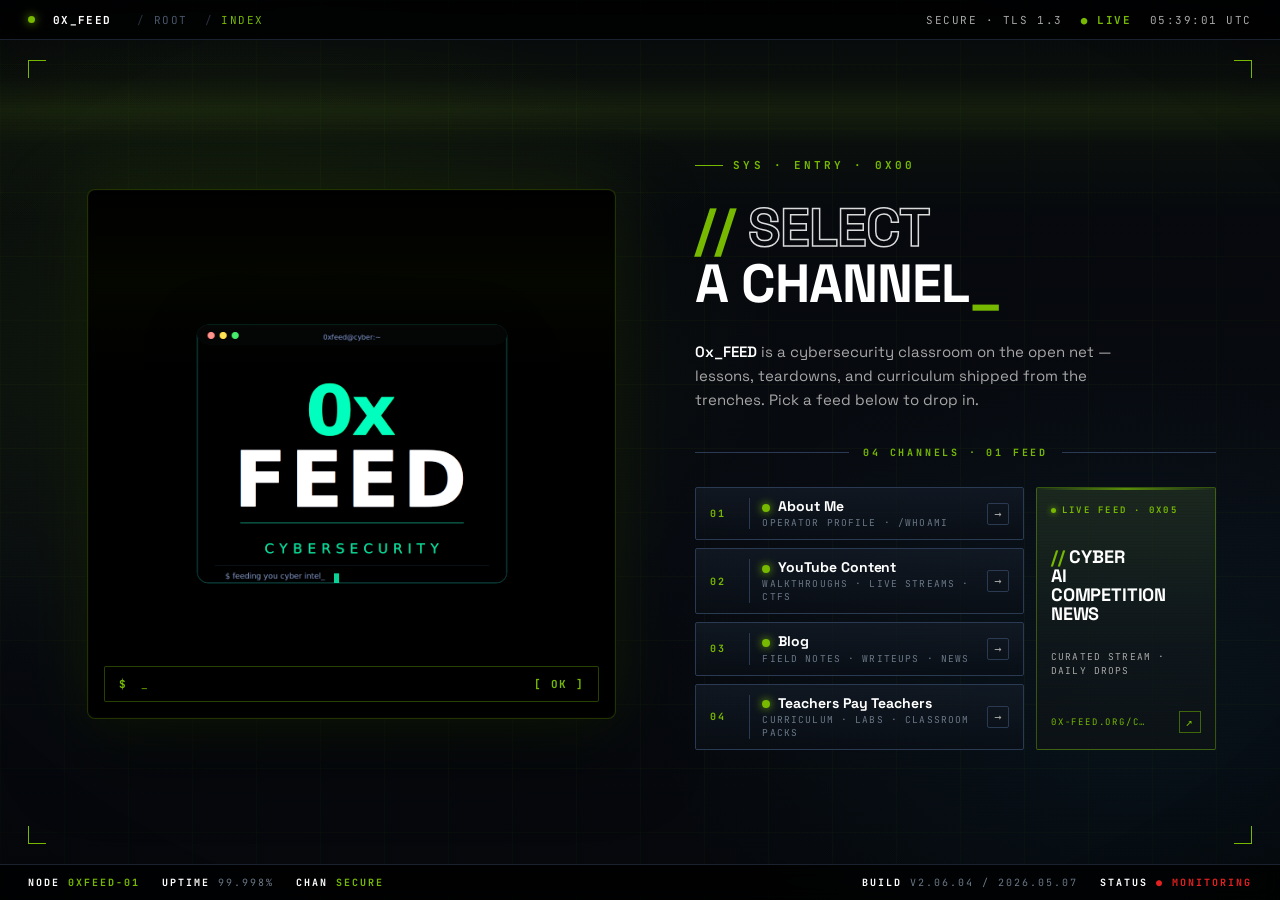
==== commit c9a4c1a0: "Add files via upload" ====
--- a/index.html
+++ b/index.html
@@ -167,7 +167,7 @@
   </script>
 
   <script type="__bundler/manifest">
-{"2151f554-e541-4cfb-86f6-85a1f1b5f2ff":{"mime":"image/png","compressed":false,"data":"iVBORw0KGgoAAAANSUhEUgAABDgAAAQ4CAYAAADsEGyPAAAQAElEQVR4AezdB5wcZfnA8We2Xtm9uySXXHq99EpCIAQSEkRpgkpHUFCkiCgdpYggEERUBEEg6F9QKYoI0jsJoZOQHtJ7u1za5fbK1vnPXghpV7bN7JTffW7vdmfeeZ/n+b6Tu90nu3su4QMBBBBAAAEEEEAAAQQQQAABBOwuYPv6aHDYfokpEAEEEEAAAQQQQAABBBBAoG0BRlhdgAaH1VeQ/[base64]/ZeUGAggggAACCCCAAAIIIIAAAghYUSC9BocVKyRnBBBAAAEEEEAAAQQQQAABBBBIT8CCo2lwWHDRSBkBBBBAAAEEEEAAAQQQQCC/[base64]/AA0O+68xFSKAAAIIIIAAAgi0JcB+BBBAAAHLC9DgsPwSUgACCCCAAAIIIKC/[base64]/[base64]/[base64]/[base64]/qkcAAQQQQAABBBBwjgCVIoAAArYWoMFh6+WlOAQQQAABBBBAAIHUBRiJAAIIIGBlARocVl49ckcAAQQQQAABBIwUIBYCCCCAAAImFqDBYeLFITUEEEAAAQQQsJYA2SKAAAIIIIBA/[base64]/[base64]/NSADBBBAAAG7C1AfAggggAACCCCAgO4CNDh0JyYAAggggEBbAuxHAAEEEEAAAQQQQCBbARoc2QpyPAIIIKC/ABEQQAABBBBAAAEEEECgDQEaHG0AsRsBBKwgQI4IIIAAAggggAACCCDgdAEaHE4/A6jfGQJUiQACCCCAAAIIIIAAAgjYXIAGh80XmPJSE2AUAggggAACCCCAAAIIIICAtQVocFh7/[base64]/[base64]//el3gHV17lHdJP9Q7lggHnAOcA5wDnAOcA5wDnAOeAgefAkL6qd3Dfq7yVfS709Op1jK9r10HafdaUH8dpY/lEwDEC/MNwzFJTaFsCvooew5K/OPyDBlxTXFx2ok8NlnvChWuLtvjf8K+TfxZvDLYr2+IPcsGAc4BzgHOAc4BzgHOAc8A254Dp79v517o6eav9Txfs9L1fGC1s9HnKhvn79788+R9wnh49JrR1H5f9CDhJgAaHk1abWpsV8PTp8Q3fkMpb3EVFQ/zbCz8q2eZ5pGiX69misLxfHFOW+nzu6sJCX4PXG4k1OwEbEUAAAQQQQAAB2wpQWL4FkvdDixWltkBxbyiIuuYVNshrJTu9/xfY7Hu2UCku9Q/sf52vb6/vanny2E5D4NPZAvwjcPb6O7p6reM9MflsDX806CrelLgvEHK/UuiWtY5GoXgEEEAAAQQQSE+A0QjkScDjke0FDa5pJdu9D/kbA2u0Rsc17l69TspTOoRFwBQCNDhMsQwkYahAWe+y5FP6CpRgp6Kq2F+KwvK+x1MQNzQHgiGAAAIIIOAQAcpEAAH9BQqi6tzCquJHi9SAK/l+HUXl5V30j0oEBMwnQIPDfGtCRjoKeLp1O8Jf4bmgcKv3pcIGec1DY0P4QAABBBDIqwDBEUAAgZwIJF9OXdCgvlu41f9SvF2HMzw9ekzMycRMgoCFBGhwWGixSDU7AV/v3t/2FZYMLdqS+JtflE3ZzcbRCCCAAALGCBAFAQQQQCAdgeT9XO+m+FN+X3GfL9+bI53DGYuApQVocFh6+Ug+VYHkD3ev4g94qz3P8qyNVNUYhwAClhAgSQQQQAABBA4QKCz0NSTfNN8XK454+/X5/gG7uYmAbQVocNh2aSlsj0DymRtetcBVFHI/7/PFo8IHAgg4SoBiEUAAAQQQcKpA8iXZvoh/M00Op54BzqubBofz1txRFSffc8PjKSz3bPe97KjCKRaB1AUYiQACCCCAAAI2FihqdH3oSfgak//pZ+MyKQ2BJgEaHE0MfLGlQFnvMneg8HD/tvAzPHPDlitsUFGEQQABBBBAAAEErC3g2+570+MtqPB2736YtSshewRaF6DB0boPey0s4O3i+YF/u/dlD38pRd9VZHYEEEAAAQQQQAABUwsk/7PPtSn2X1egcKJIpd/UyZIcAlkI0ODIAo9DzSuQ/LNY/jrfOr8J/lqKeZXIDAEEEEAAAQQQQMApAsk3HvVsd73hHRS/yCk1U6fzBGhwOG/NzVaxLvkoRQWjvLWNb+oyOZMigAACCCCAAAIIIGBBgSLVvdIX8dXxUhULLh4ppyRAgyMlpnwOIna6Ap5evY7Rfmwv5aUp6coxHgEEEEAAAQQQQMDuAsqW+EtKoOhrdq+T+pwpYP0GhzPXjapbEXAVe4/y1TV+1MoQdiGAAAIIIIAAAggg4EiBppeq1HkWJV/S7UgAira2QBvZ0+BoA4jd1hLwVfQY5m5wL+bZG9ZaN7JFAAEEEEAAAQQQME7AtSPyoau48EjjIhLJKAGnx6HB4fQzwGb1q0HP4e4a9wKjyqos8P3q1wM7104/qn/t6uOGNl2S12/TtvUr8N2Q6zwqu6gzbjtPqZ12t7t21WOepkvy+q3nKrX9KtS3cx0v3tX1aMGFxbUlf2pf2/[base64]/7J5iwd+xkAABAASURBVMZ/juq1/MI+5eJSlBbDubV9F/Utl+fG9VybTZMj2dz41y2uBRce59bitRhO3C5FLjrBJc/c6F6aTZMj2bAov6NsWdE3i6TVgFq84lOKpPz20mXJY4QPBBBAAAEEEEDA7gI2qs8vyiaX2xewUUmUgoC4MEDALgJer7eXhF1Vetdz18jOyyeUp/67YGLHoNw1tCLjZ5XccaGyYMKw1P+pThzuktu/l2xyZCZRdklgmW+kL+WDfaP8UvqjwDLhAwEEEEAAAQQcLwCAtQQ8YaXK36lHP2tlTbYItCyQ+qOmludgDwKmEFDc7u5qXN2iZzLJ99y4oHf7tENc2KeD9PH5fpHugcn33LjgG+50D5MLj1ekb2f1rXQPTL6vRtGJhekeJsUnF0qii+vPaR/IAQgggAACCDhLgGoRMJWA0qCsi/ulm6mSIhkEshCgwZEFHoeaS0D1SoUadlfrmdX3e7W/1qUoaYdwa8d8v3f7m9I98Htfc41ypR9Oki9XOe8Y9+Hpxis+ofBsySSgdkzhcUXfSzce4xFwkkDMU1pbUtH9ufIuXd4NFPjOj8cjGf0ODscLagvLu9Z27Nbj04qu7WYkErFSIxxVNa54O/Ss7dSh6NFMc9crTzXQtbZTl/Zvq3VqUK8YzGuUAHEQQMBQgYirWvF5ehsak2AI6CiQ0Z0rHfNhagQyF/B4ityRxsbMJ2j7yEkdS9oe1MKIyZ3Sv989aUTm/0Qnj0y/M+I7xN9C9m1v9o9O/WUtbc/GCATsI5BsDHgqhtaOGT9CKvt0OrZj996HDjx87APD+1fUeBtjBelUGo4FansfNkaG9O8i7dqVDA4EC0b54m5POnNkOjaRiCuBrj2lR0Xx2fF4obu5eRoaPEWuova1pR27PlFeUfFSaVnJb30ilc2NzeW2gg7dpEevdocFCuOGNHtymXvac3EAAgggkEOBhEvdIV7J/A5uDnNhKgRyIeDKxSTMgYApBBT1Dx5PIKpnLj2KvRlP37NIu5uf5tE9OqbfpNgTomcGx3oqmn3MsmfKVr97Omd+bKsTsxMBiwtEfb129R/QXmIb5svn73zeZdGn75fMWVwjvh4DpVtFwQPplKcEOkqH4phUzZ91/9IFC4MrlmwKxrzKtnTm0GNsY2PAX9BlQO0hx4yrOmRkP+natf0pJR06Hl1ROfjHwycePntQ/y61vnhiuB6xD5yT2wgggAACqQv4Yv4GcSl/Sv0IRiJgbgEaHOZeH7JLRyDzXkDKUVQ15aEHDVQl/YONjpdBinvrzCbZvbNwDQHbCQS6dpFi2S4bV2w9UYokpChutX79aqmq80qHHh3OSj6LIxwrri3t1rO2U6n/3n1f/hGOB2rLuvWY0aHEf6e7rHttzx6l4lMUKerc62cVPXosLA94bkk+Q2QPmuprV1vWufvLHbt2eb806L8uGvV59uz78nvTt1TG1YsEfGVdasu7df+gfVngd+5YoKLp4AO+hGNFtd3GDN06qJsi2+Z98ptP3/+g9Iu5C4IrFy0ILp35SfCTD5bKNk83GXrEoA9LFPXYAw5vupnwldWWderxfDLvsrLgfb4vn/UR9Xes7dij00xfNHbQG+C5yrrVVnQue12rv6RpEu1LQvW43MFOtR269nivvLzsn8m/QqVtPuizrfr3vOTFHfWVu4Mda9t37TEjuTZaLAN+0xyULhsQQAABfQW03yv6BmB2BIwToMFhnDWRDBCIeMLpv0NmGnmtr8/8CSLrMjh2/VY1jez2H7oug3cjiW2J7z9JGrdiVYk0RjMUAbMK5DavxsbCgpKyApFQjdTFE/P3zO7z1JTU7IyKUloqHq+nwufeVdLoKZfuI4f8qFvA/+PkuHg86OowaIhU9iodFa+NvKd4/eL3e0QRl3j9BeIvKOjp8bl6ifZRpxYGS/ofWnvoEUOlZ7cOE9t17DqyzyGH3XLoyA47vIlYd21I02eq48KJ0tp+h4zfNGJ4L+nUof2I8srhl4w8vOfSoHv/x/dNOQ4eJj3c62XBpwuGVNdF73S7ffv9MPDEdwTXzf60fPHWoPQd2eM5JRLt1JSM9iWZT+mAQ2vHHjFMevfs8LV25RUjuw0a8cPhh3Sf7Y272qlRr7TrPWBgr64FD+3bXAhHS2u7De4rnYvV8fF4tE6bSnPxS/mwsQuHD+kqHco7HNJl0PBvjTpy8IJSj3wruT95ScZLxamgQzfp2bvbYT1Hj1w1pG8HCRQVjSoo9DY9AyWcCNa2697jk/YBzy/2zSk5PxcEEEDAagJ633e2mgf5Wl/AZf0SqACBvQKuhNJu763cX3u3elfGk76zpTbtY9+du9/jhLSOf2dO+sdGPg+nFWPfweEsjt13Hq6bXID00hJQ3J5qn9bfUMON0iDy1Q8QRXGrkcaIiNsvfpfaO3l71/LFsm5XkXQb2uc3Rao6wNWpR02/rops+2LJczsSsTdi1SuCy1ftlKgake3LF1+/dtmy4ObtkQuTx5Z2H7ixf2eRqrkfPz535uclS+fOCs78ZJU0tO8rld2Db+55IJ7KuOTY0n4DpFugTtZ++snPF82bF1zy2fsli7cHpWOZsl/9iWDHmt7lIVm1YN0pMZd3XXJnwte+tqxzl5fbty95yB2Xnt4OXWvLi11f27l0iVR5ukvfisL7kuOSl9IegzdWdlakeu5n/5n1yaelS+fNCS746L2SmQuqv1Wf8NS6o7Wlm7cmpKR75yN8CW9Z8pjkxdOpi5R7G2TL+p3XezwFuzuzBR2kXWKlzPxgTq/kPLM+WCjViXLpN7jzP/e8+Wgq9Sfnb7r4S6Wg5ouGz2eubLd2+ZLg2s2hY5PWirdEKvr2HtK1Q8GNTeP4ggACCFhYwBtNaL+lLFwAqSNwgAANjgNAuGltAXeBq7ueFfx9zfYp8QxeipE85p+rt92ebm7/eCvxaTyhpnuYJI/559uJGekeWPdaw9OSQbzkMQ2vNfwt3Xh2HE9NCOwvoIg7+Zs2fnDDMdH0b80lHrcERfvwe+uDG+avkF3+blI5bMisQYM6SGLDUlm8Ofqj5ANrbUizn+FosLZT96AkqlfLyi3qVXvGuhvXlKzbHJOiLh27J5sDqY6LxNrv6ti5QKKb1sim+vDDyaDJOXetXCNbI3t/HjU1Qrp2lMTGtYnt0dj05DhXx6G1h4wbJN0r2k0s697/vKFHjFzYt7KPdArIqX5PKFi1sVFKOrf7ZiTi9oajJbUV3YslsWWVLN8Su3jPMz+SsZRo+B2vNxJzu2sT29ZXSzTYWcoDsfOSMRobA/7y7uXi2rVJttVHn0pua7okamXj8q3nezyyPXnbp24PrllTI0q7Cu1Y9YhU608e23SJ75RNa2rPSObRdPvLL2q0RjYtWzNzw9bwrV9uavoWj3vK/O271nbq2XNJx84d3yjwuk5KGjXt1L6E44W1wfaBe1p62ZA2hE8EEEDAcAG1wFVheFACIqCjQPJul47TMzUCxgok/K6eekZc0Ri56/9Wpf9+fo+u3CorI9Hfppvbiirla//3upruYfLoqwlZtUU5Md0D3RsTF9W9pP0/c5oH1r1QL67NiZ+lcBhDEHCYgKo1HLWS3Qf/unW5ks+GSEgsLl89vcsX3xxctnS7uMs7SjCyQVZ8sWO03y8RbYaWP71FUuwXSXhKpGufLtOS75mRvHTs3uv9Mm27UlgofjXaTlIeVyiFXpGGXaGZbvfel5uosYaOdU0vBtmdSiQa3FVSKlK7vfZPyXHhRIfaXgNKpX7JrDlzP59TunLerOC8lVEp3Of/BsO1dRIvKpJCJVqazCf53sv1NbuWHdhE2B1h99fE9o1SXV8oHbu1nxKPR1yuYNnWzu1U2bmh6t2I27dz9yjta7RO6iLKTO3aV5/RUEiiUiBFhcq4ZLyUnPYcHW2QqBpfsefmnu9+VyhYs2nt5B110T8kmzHJ7RFv59oBR45bN3RgV2nfrn3Xjr0HHjHsyCOfPmTsqF19KitrewwcVnvIhDHSp73n0uR4LggggIBZBFSf8tXLBs2SE3kgkI3Awfe4spmNYxHIs0Ci2PWo3in8YmFVz+nVoZTDTNPG3rRoa4/UDjh41M1/jw+YPl89eEcLW6bNU+VX/1T7t7C7zc01j4b6h2e3/nhq30mSY2sfDvXedxvXEUBgt4Aaj3WMNIoovgIpFCmRLz+S/7PvK/CJxMOSiMuaLzdL8gF8oF1A3Mneh69I/H514J59LX9PDtb2ajGCweCIfS8F8V2ybUutRGJKMgttkPbZ5jhtjKjJJ2aFk9f2Xtzqfs9DUTzi9UYlElFWJscogTIpce2ULRsbLnN/2RgJb94sO2Jf5pcclMEz4PzeuuDmDbvEU9FVyhTf2GDyTVtj1bK5KnaDpPXxZR4p1S+aQBqTe11Sv2L267Pf/rzz4rlzggs/ml7y2SdfyPpqjdDnE088JFsWzvrLJ/O3dPJ6I7E0ZmYoAgggoKtAotBdqWsAJkfAYAGXwfEIh0B2Am0crXoUqa4u1O5RtjEwi91ud2LHqR+v6Tl15VZJvvSkpamS+x5eUS2nfbyuh9sd29nSuLa3K5vOnBIbMPWVhMSbntLe/BHJfQ+/HJez7oonmxubmx/V9la/yOZtt+zsX/e/ekk+wmnxCC2XuufrZMcNO3p7vcq2FsexAwEHCxQUNDTW7tR6C8FSKRLv4D0UkVjJrtIyr6i7aqQhFv/q36u7YlRNvy4iWxd+8dHmSDvpM7zHU0okUrHnuGa/R+ulQetJqjvXy/KFc0tXLf4iuN9l6cZgpMC1UVIe16DNp0hhUcGRqhpX9sRU3K6tRYV7biW/JyQWd4vbrXZM3lKSz0jRWiDRuLL3Z7B2W/tRkdzddPGXBMRdXy8NqrdGonVSr+VdVFrSv62XbTRu2ig7lfbSpXuXf1R0KZDwps2yS418Ift+eIul2Kceuu8mXyAgXmmU+gb145Tr33eCFK/76jcGN1XXna4WJZqe46IoblVp2BrcumZpcNWiRcFVy1cHt9Y0XFVY6GtIcUqGIYAAAoYIqH737w0JRBAEDBJwGRSHMAYJEMYYAbfW5Lh58abg+LeX3vng8mpZtKsx+RcSmi7J6w9o2458e8nttyzZHMyuubGnHmXTL/+RCB51TeyTB19MyKK1qtRpj5mSl+T1B16Iy5FXxWb86p9qUDviqwdL2vWMPpNNjsa/hILVl277R+jZeomuionaqDZdktdDz9ZJ9SXb/tb417ogzY2MiDnIQQK1m6qkTntw3q1/uzeUeldxsmlQ1K23VBRHZdvabf+KFni0f80iEU+X2v4DO0hi/RJZumH7SasWrJPGkt4yqF/72clndrRE5vfuCm5eFxJvt37So13xb/cd25go7O73+85Jxkx1nM+zvaS6qlH8XbtKict1+J64/opu0sH/Vb9DfJ6akrqQV0pKC76fnF8NhaReKZXyDu7L9hzjKmsvpd7dz0CLSPvaHj38sm0TQ/wBAAAQAElEQVT9tr/6fPGo31sbrFpfJ0qnPlLZ2fO3PU2O5Fzi8x+/53ZyLp+6uWTz5qiU9OvXpaOvTrZs3HWF+8tniST3N11cQenav9PjsZi0F+0jonSo7dW7VNQdVbI1pHzkT9FJO7TVz3AiUFvapee77Yq9Vzfl2upodiKAAALmFXC5PKq49/5cN2+mZIZA6gKu1IfaYiRFOEJgVtSoMldFIr+5benm4KT3lwX7vL6w6ZK8/mttWybvudFW3is3K8f++slEcPLP48G+P4g1XZLXb39KDWbynhttxXNtSlwWfiwU3PWz7cHtZ1Q3XZLXw4/VBXnPjbb02I/AbgFveFXJsqU7xN19uBwyedTmIWOP3DVycJlEtEbG6k2xK5OjwrGi2m7D+kpJ4zpZtmTH8GQDwFO/omTpilop7DMw2DNY8PPkuJYuNesXd126SZHOhxx+yZhxh9UMGDGydvChh9UeMenQLwb1KJqaSOx+JkYq45LPPqhZsVQ2NJbLgMNGvNmzV6/NXSqH1w7r45K60O5mRTKP5LidVTuloHu3nr6wdPWqG0rWrYtJxxGjLuzbu+euil4Da0cM6yBKVJHC7gPOGjauv/g3LKxevk25Lnl88lKz7ouuKzar0nH42G+NHT9kx4CRh9QOO2LirjFDOz5T5IoFk2OSl2SsmvVbpNHlEnXnJtm8XX0muX3fi9q4TXZIbzn0qEPWDBg5qvbQo4ZIubJNVnyx+TylWKkV7SOV+rVhrX4q3lLp0r/Xod3K/be2OpCdCCCAgMkFqqq8EZOnSHoIpC1wQIMj7eM5AAFTCuj9MhVTFk1SCCBgSoHkg/PY5gXB2R/Nl5Vrtry3deOaOcs+/eyquYvr2kmRhJJJu4uKRLauWbZk7urvNXqU1cltyeNCK5d2XLJsi0SLioZGIm6v2rBVNq1cv3h7o/ppcsyeS7HSUFu7/PPgZx9qMdZWv7J927Z5m1evemnpxx9d8PmSLaXuL5/tkOo4v6smuGL2h10WLN0q9bH4ivD2dU8s+HDBgDWr18i6qrqn3e6GeDJ2tGq1bIh2lgFDOix2NXiLapbM6jBv8VaJeAsVnxJqWPf5vB+tWLNZdu6q3bhp1swfLllX0y/ZvEkem7wk86lZOjM48+NFsnrd1vd2bt3yxaal8/85f/b6Q6LuxI7kmD0XNR6XhBqTnRuqX9/TsNizr3HbBlm3ZvOnG+fP7TN/4QbZVr117sbFC1+e88GiYTUx+d+eccl4qTjtnm/Hp6EGd82eY/d8V6O7pGrl6kUbtzVO2bON7wgggIDVBJqevSHG/aeg1Xyck6/9KqXBYb81paImAX5gNzHwBQEETCPgju4M7ty8/qTqjZsm1DZE/rLvm016IluD1evXjw7F5HnZ5yP5Hh51m9YFt2wNnZdsDPgSO7Vxm8eGFdesfYZ9ddUdrQnuqtpw1tYN64/csbX6nLpI7Nk9zY2vBmlXUhmntVxC4R2bgsm5tm/fean4lU3RbWuDW7bVX7RnTr+3Prhh3jKpKx8iQ0d33lzqV4clx6xftiS4bvWGTqFo+F87Vi7vsLkm3DXcGF2sKG5VC3/QpxLe3mSzZcOGw7Zv3/Vj7b8Ul+87KPmym/Z9ukhRtFq2bG486NksSmhjcMum7V+LeyNb47Vbgts2rj9qa/X2s+Nu+eoNXPedr63698x3YCMlOYffVRvcsX7d4dtDsd8oLdSTHMcFAQQQMLNAVRXP3khpfRhkOQEaHJZbMhJOVaC6ulNjqmMZhwACCCCQmYAvUR1c+skCqVK6yuAJ46YPHtK/tmvPnis7des1t2vlkNoRE8dvG96/oxQVukakGyH5HhdFvYbWDh47oWZgF5fsXLb2w1qP0vRXW9Kdi/EIIIAAAvsK5OY/A/edkesImEGABocZVoEcdBKYFtv99DudpmdaBBBAAIEmAZ+yK1j9RfKlJotl486IKL6CjoVF3r4S3rlh0/yZN8/6dH6ptvmJpsFpfomGaqWmat2SVbNm3bmkqvYEnjWRJiDDEUAgnwKmjM1LuU25LCSVIwEaHDmCZBpzClRVtQ/T5DDn2pAVAgjYTyD50o+ajWuCG5YvDa5Ztjy4cd3GQbvqI/[base64]/[base64]/Ahs3LixPtnd3v2LID85ENXJAtSOAAIIIIAAAghkL5B8ZnLy/mzyfi3Njew9mcG6AjQ4rLt2ZJ5TgeR7cywK7f7lIJGcTs1kmQtwJAIIIIAAAggggECLArvvuxaGq6rm1dHYaJGJHQ4SoMHhoMWm1LYFdv9yWBSpru7UmOyAJzvhyV8cyUvbRxs/[base64]/AggggAACCCCAAALmFyBDBBBAwPECNDgcfwoAgAACCCCAAAIIOEGAGhFAAAEE7C5Ag8PuK0x9CCCAAAIIIIBAKgKMQQABBBBAwOICNDgsvoCkjwACCCCAAALGCBAFAQQQQAABBMwtQIPD3OtDdggggAACCFhFgDwRQAABBBBAAIG8CtDgyCs/[base64]/[base64]/[base64]/AA2O/[base64]/oNTm4VRCCCAAAIIIICAcwVocDh37akcAQTMIUAWDhEoLx8YLB57hFp4/kmq/65zVe/Tl6ruD65VXatvUZXaO9WaHd/dXr/2/Ofqln3v3rqF50j9gnOk7ovzptStPP/voY0/XCThO1Rl802qa85Vqvuli1Tvg2epvp99XS38+hi1qEvlaIcwUiYCCCCAAAIIINCiAA2OFmnYgQAC5hAgCwSsKZBsaBRNPkb13/k91TPtOnXbqgt21X36LWl4bIKEfzFcomf1lvj4ckn0KhI14BZRFGn5Q9vn84haEZTEyAqJn9RPopcdIpH7viYNb5wh9esumKUsuEL1/OVM1f9drYnStd/4ludiDwIIIIAAAgggYE8BGhz2XFeqcpIAtSKAgGkEmpoaJx2v+v52ubp98fm76t/5hoRvHCqxoztoTQytSaFXpm6t+TG0i8QuHC3hJ7Qmyqrvf+B66wLVd+kEtaBH/4l6hWVeBBBAAAEEEEDATAI0OMy0GuSiiwCTIoAAAnoLBHqPVQtuuUDd8dn3dtW/OEkiF3SXRIc8/or1+SXxtUESeehEaVx85nT3309TCyYMVfV2YH4EEEAAAQQQQCCfAnm895XPsom9jwBXEUAAAQQyFAj0H6/6//QTtX7BqdJ42yCJ9/aIKGKiDy2ZoqDEvzdWGqefLa43z1X93ximmihBUkEAAQQQQAABBHImQIOjTUoGIIAAAgggsL9AoPNoteCuH6v1s0+W8OU9JFGsNRL2H2K+W4pXEscOl/BrWqPj5TPVgjEDaXSYb5XICAEEEEAAAQSyEMi+wZFFcA5FAAEEEEDAagJFZ5ylNnx6mjT+opc1GhsHAiseSZw4Who/OFPcdx+j+jtV9jtwCLcRQAABBBBAAIFmBUy+kQaHyReI9BBAAAEEzCEQ6HaY6n/q52rD04dIvIfbHEllk4W/WOLXf10i049e7j9qEM/myMaSYxFAAAEEEPhSgG/5FaDBkV9/oiOAAAIIWECg+OiT1cbpp0j47Hai2uo3pyLqoP4SfuM74rn28GSTwwKvtbHACUOKCCCAAAItCbAdAV0FbHU3TVcpJkcAAQQQcKRA0Q9/oDa8Ml5i/Tz2rb+wVGK//[base64]/[base64]/J8Z2J4vpJj/q2hu7Zz3cEEEAAAQQQQCBfAjQ48iVPXAQQQAAB0wgEek9SI38ZZcRfSzFNzSknongkcc1k8Z42RE35GAYigAACCCCAAAJ5EKDBkQd0QiKAAAIItCRg/[base64]/stsMkVm6Cl6aoqijrton7tRXifXS++H43W3x3a5c/LRDvv9eIe3atKBH1q8zzdsVVKLFbDxN/z8qT85YDgRFAAAEEEEAAgRYEaHC0AMNmpwpQNwIIOEWg+ITBkciphfkrN9nUWLlevDe/JUUj/naX2vMeJX7Co0r04ieUyHX/UiK/0C4/+6cSPeshJT76TqWoxz9HFX33Q/G+tlOUeB6bHZ0rJfrzzi/kD47ICCCAAAIIIIBA8wI0OJp3YWtLAmxHAAEEbCAQKButRn89WBKefDx7Q2tObNsi3iv+J+3GvlYavfMtpX7B0hvbYq3bsnBu/VMvKNETfqMUTZwm3vfrRbSp2jou5/sVRRI/GCu+Mf3yET3n5TAhAggggAACCNhHgAZHjteS6RBAAAEEzC+gfnOMREe785CoKsqn86Rwwgu/iP7pY2X79uW7Mkmi7sPXlcApL5cV3rUxP8/mKOwk0et6J1PPR4coGZcLAggggAACCCBwkIDRDY6DEmADAggggAACRgoE2h2mRq/vk4c3FtWaG299LMWnfDq84Yvld2db844ds2oabrpfKbxijSgxNdvp0jxeEfU7o8V3RL9EmgcyHAEEEEAAAQScI2B4pTQ4DCcnIAIIIIBAPgXUrw+T6FCjf/2posyeI4Xfnz82VLViQS7rr3/wYaXwjipR1FzOmsJcvvYS/UnPFAYyBAEEEEAAAQSaF2BrrgWMvoeX6/yZDwEEEEAAgZQFAiWj1NjlfcXwPwtbs1F8F86S+k0rZ6acbBoDvX98u73v9cY0jsjF0OSzOIaLb2i/X+ZiNuZAAAEEEEDgIAE2IJCmAA2ONMEYjgACCCBgYYHhAyV6hMfYAtSYuO96X8Kzl+v2fhU1NfN3eK/5TNw1Bj+No6iLxM7r8GtjQYmGAAIIILBHgO8IILC/AA2O/T24hQACCCBgY4H49yslYWh/Q2s4LF0ovkd36f5ajtCilxX/Q9sN/ssqiiS+O1AK2/frYePThtIQQMC6AmSOAAIOE6DB4bAFp1wEEEDAqQKBLseo0VMDxpaffPbG/QukYfuKdUYEdk2dJx6jn8XRva9Ej/WsNaI+YiCAQK4FmA8BBBCwlwANDnutJ9UggAACCLQgoB5bKfH2ur1KpPmo21aL74XQ4c3vzP3W0KrXFe+LDbmfuLUZXQUSP6N7ayPYh4B1BcgcAQQQQMBSAjQ4LLVcJIsAAgggkJnAGG/8tG4Gv7loQpT/LpGG9as+zSznzI5y/2OFuOKZHZvZUYqoX+8nBd0rJ6V6fGDEBLXgkuNVv5GXi7+mFvapPD3VHPUeF2g/Si280GADzbtg0jA1l7UxFwIIIIAAAmYSoMFhptUgFwQQQAABXQQC3dpFYpN9uszd4qTxevE8v7nF3brtmLlS3OsSuk3f7MQl3SR2jPfdZvc1t3FLXBKXT5Dww5OMuzxyrDTeV/mMyBhvcynptK3FaRPXfE0aHjWw/qT1lH6i7jD4GT4tCrADAQQQQACB3AvQ4Mi9KTMigAACCJhMQD2ql8QDBr88Zet6cc9S+hlNEdrxkeJ5x+AHsYpP4sd1SbnU0OYPFd/Fs8QdMvLJBIqoJ40Tz49jkZQT1Wlg8TFnqY1Xl4sYeUomG27XTJfw3BVGRhU+EEAAAQQQMFKABoeR2sRCAAEEEMiLQOIEo1+eoory3jpp3LJsZVYFZ3iw640Nohj6JA6teXBMz7T+mkroo/8q/psMztNVILE7J4h/eKWaIW3WhwU6H6lGHhwpiQID+wxqQlyPTZfYYwu435f1CjIBAggggICZBfhFZ+bVITcEEEAAgVYFUtkZaDdOjU0oSGVo7sYkH1B+sCV386U5k/JZlbgiappHZTm8YxeJj1TS+msqwX+9F/A/V59l4DQPb9dNIvcNkfLygcE0j8zB8DHe+G0TJTrQyLtf2nkwf654bt4wVCtAu6F95RMBBBBAAAGbChj5G9amhJSFAAIImFaAxJICvbtKvIfBv+7iu8Q92+AH7sla91y2V4t71Z4bBn13ByV+ZHo9g6qqeXWeq6aLd4WRTzdRRJ00Vnb8KLDLIJmvwhSfNjwS/mGJGPrSlF2bxX/R5xLZvHyR8IEAAggggIDNBQy+x2dzTcpDAAGLCZCuEwTU8V0l4TG40tBWUb5QBxgc9atwoZ2fKq7ZRr/VhCLxCZ2TOaT12ovQuumK75J54mow8MkFilfiN08U32HGvVQl0PcYNfzHAdq5mBZP0jPzS6JRPDdMl/CnywwMmnm6HIkAAggggEC2AjQ4shXkeATsLEBtCNhAIHF4BzH0f8xF+1iyTcLVPY1+DoUWeO+na96OvTcMuaY9hh5VIUXlvZq6HOmErHv7aaVgSpUoBvY4pLiTRB8cpeXbo2s6uWYytqJiRHHsniMl1t3Au11qQpR/z5DYn+cYGDQTHY5BAAEEEEAgdwL80sudJTM5UICSEUDA3AKB0kPV+Ci/wUmqoizfqcWcFtO+5O3TtaxGjH2jUa3Udh0l1te7UbuW9qfrgWnie6Mx7eMyP0ARdcwoabyqy4bM50jtyNC3jwyFv12c2uCcjFJFli0S/[base64]/+UJcUQPzLuggkfat5G8AABAASURBVAfGiK9z5ZAUUkxrSKBstBp94HCJtzfwHEyExX3rNIlMX2pg0LRYGIwAAggggIBuAuZucOhWNhMjgAACCDhBQB3UThJugyuN14vLyGchtFReLCSujF4s0tKEqWxXJDG4XXJgxg+u6/73D8X/x+0ihvU4tFSHDJfYTZ0XJhPP5SXxk4kSmWjkS6RUUV7+UOJPVRXlsg7mQgABBBBAwBCBHAShwZEDRKZAAAEEEDCnQGJo04NtY5NLNjg2yfnGBj04WmhnyK9sNvDlHk0paM2CAe2lrKx35k/jEBH33e+I/8OIds2gz+QzTy6ZIN6TB6u5ihg48jQ1fGOFqEquZmxrHi31NUul4KfLTpP16xvaGs1+BBBAAAHrCZBx2wI0ONo2YgQCCCCAgCUFxngTfQuMz7yhTty1ideND3xgxEURZWPswI36364olYag5/BsAoW2zVK8l3wknmrtQXs2E6VzrLdEovcdJv4eld9I57DmxgY6jVMjDxwi8SLDuhsi4Z3iveRDaViz8r/N5cQ2BBBAwAEClIiA0ODgJEAAAQQQsKVAoMwTUXvl4dfc5pAUJnz1ZkB1bczDf+S7g6L2Vl/Ltv7QwlcV/5XLRYkb1eTQmhG9B0r0zh7J5pR2I/MK4jceLZGRnswnSPdINSbu37wr0deXZJV3umEZjwACVhMgXwTsL5CHe372R6VCBBBAAAETCPiCkuiWhzy2NcrWrYHGPEQ+KKRSnY8GR7EkeubmjU/qnpzjK3i0xrj340i+VOW7R4nnnKEZv7an+KTz1PBlZSKGtRpUUd7+WNo9UFMifCCAQHYCHI0AApYXoMFh+SWkAAQQQACBZgUqAqJ6DXuUuTeFnWHt+qyo9iX/nzuSuRichuIWtUdhjoLOirp/NU18cwx8qY27WGK/Hy8FlZUXpltEoMdENfKnoZIw8rzbuEp8P/nip1u3LqlNN1/GI5CuAOMRQAABswvQ4DD7CpEfAggggEBmAhXFoubmiQRpxNf+N32HKZ680ZSzsiMiitp01dAvapfc/RGP0JaPFd/Fn4m7xsBCuvSV8O/6/UVkjDd1uDHe2F0TJNrbwKZatEa8l8+Q8NIVD6SeJyN1FGBqBBBAAIE8C9DgyPMCEB4BBBBAQCeBZIPD8N9yqijb8/CsiZYIdzaKkvGLLVqatK3tiqhdcvUMjt2xQjP/p/h/vtbAWrQaTh4nnkuikd0ZtP21+HujI+Gzg2LYS1PUmLjuf1eiz31hYEdFsvzgcAQQQAABBPQVMPyun77lMDsCCCCAAAK7BdSKQgP/ROfumE1fd6b8mLhpuK5farVmSz4aHJ2ansGR0wfe9Y9M9/ufrhVRdRXbO7mrUGJTJoh/aGWbEQMDj1PDv+srWT9jaG/[base64]/6LZ4urXnPO8dzNT6eIOnms7PhB8a7m94skLjxKIl/[base64]/idURLQHoFIfN49kWMsloRqfj98jMVUp0Suw79H32vlfrtdr+oPnDXSWyAMjpKi8R9c9OwMdxqqRP4+VeNCoJ1Jo6zh7thTfsn6QloN2Q/vKJwIIIIAAAgjsJ0CDYz8ObiCAAAItC7DHSgJDfGpu/5BHisUnRMIpDjVimKo1OKJGBDoghuIRKZSBB2zN2c2dO+fs9FzxvnjXGvU4XxF17GhpvKLLhj1FJK6ZKJGxnj039f9es0mSL8+p3bpqif7BiIAAAggggIA1BWhwWHPdyBoBMwqQEwKmEejYUXxSZNT/rO9TtqqKko9nTOyTwn5X1YSWz35bjLmhuEUtkmF6BgutekfxXTJfXGFVzzB759aaNsmmhu/[base64]/IbTutu5KOh0KKb9sg/L/lo+O4Wk8rpDte908Q3zajXBWnn1aAeEq/U6stpFS1Npq3fF/Ol4OdrxmojtBvaVz4RQAABBBBAoEUBo35Dt5gAO1IXYCQCCCCAQKoC2q83gx5g75dR8iFoXhoK+2Wxz418NVy0RoBB/qEdnyveyz4Uz+Yk/[base64]//BHSJaaIOr1SFcQpTn35f4H10+HSZnSgQQQAABRwg4s0gz3Q1z5gpQNQIIIIBA7gXUhEg8D490k4/pDXppRmpo2q/5fOVj+Et1psXcd0wT32ex1GhMO0o7b1cukcKrV5wkMisff+TXtDIkhgACCORUgMlsKaDd87FlXRSFAAIIIOBoAe1BouEPsJPg2q/VfDUUkuEPumgdl7zkk2wwHZSM7htCWz9VfBd/Iu4d2vrrHk2nAA3bxHfxR1K/ZuUrOkVgWgQQQCAlAQYhYEUB7Z6YFdMmZwQQQAABBFoRUBOi5KXBoTUUzPabNR8NDlUVJaq2skD67QrNfVEpuGZVntY/y7rUqLjvnCaRt5dqJ1KWc3E4AgjoLcD8CCBgQgGz3Q0zIREpIYAAAghYTSC0K1Qg9Xl4gK0ooubjPS9aWiDFpeXT0k4dt2sP1JVGOV/HCK1OXfe3Wb6Cv++y2PtxqKK8/pHE79xa2Gpx7ETAMgIkigACCBgvQIPDeHMiIoAAAgjoLrA8ojToHqSZANqvVX8zm/O1SXGLePMQXI2Jq15ZkIfIX4acFXXf+K74Fsa/[base64]/Vfx37RBlDz0ug7MpcXbyWe7/P5dib70Rbor1eKU7EAAAQQQQMCpAjQ4nLry1I0AAgjYXEDZEc5Dhdpj1CITNTgKvCJaSmL0R02D+P1KPhZgn0p3Xw3+672A/7n63TdM91UV5b1PJXj3pvamS42EEEAAAQQQsKAADQ4LLhopI4AAAgikILA9msKg3A8x1zM43NLiMzhyX/reGXeGZevWLnl5F5S9Sey+VlU1r85z1XTxrjDh0ziq1oj/skU31dSs3bE7W74igAACCCCAQDYCNDiy0eNYBBBAAAHTCihbs3t8nXFhZb6MD835gSV+EcN/[base64]/6VVRNpqvwZE0cd33XiffG8lnlyRv5eui+Xz2ufhu3dRLy0DVLnwigAACCCCAQI4EDL/bk6O8mQYBBKwuQP4I6C2wuU6M/+sZiojWVBAZY46nceTl2SSqaRscodDsau+N88QVUfU++1qeX42I++EvpHHHyrUtD2IPAggggAACCGQiQIMjEzWOQcAAAUIggECWArW14tqWhwey7QqkvDxUkGX2OTlcLS/MyTxpTRJvFNeaaFqHGDW4omJEceznQyXh1RpRRgU9MI7ik9it46Sgb9/vHriL2wgggAACCCCQnYAru8M5GoG8CRAYAQQQaFWg0L096FqbhwZH52IJh1VTvE5F7VbUqpEuO+O7RFmr3qLL3FlOWnvGhFD49GKRPPY3moL37C/h+wc8Id2756EDJXwggAACCCBgWwEaHLZdWgpDAAEEnC1QXb0opKzOwzMJggGJtIuNy7/+EF+is8f4NOpD4q1OTDU+cOsRA+O+o4andM/De5I0l5ci6glHiPvcTvXN7WUbAggggAACCGQm4NwGR2ZeHIUAAgggYCEB1xe7jM/WXShqV9eLxgfeP2KgrDisdsnDr/nl26Vui1qzfzb5vRWoOEKNTD1U4sG8PnVjfwSXX+K3TBbf0QPy8DSj/[base64]/Kba+Pu+oprwyRtfFai4RD1rgnguHWn0ifpVClxBAAEEshdgBgTMIUCDwxzrQBYIIIAAAjoIhHY0+txzjX7cqIhaWZqsJq//I69qDQ7V6N/y4W3iXiCTk8Xn+xIoH6tGpo6TePu8LkNqDK5Cid09SfyHVqqpHcAoBBCwnAAJI4CAIQJG3/[base64]/[base64]/11GdJF6gGBu/sUpcn8bPNDbo/tEC7Uar0YfGS6zC4Nr3TyO7W+6AxP44QfxDc/x+HNllxdEIIIAAAghYQoAGhyWWiSQRQAABBDIXWBTxvFEtYuiTOFyiTu4h5eUDg5nnnfmR8a91E2PfYFTD/WydRFaVPp951tkfmbh2skSO9mc0kakO6thTIg8Pk0CgsqOp8iIZBBBAAAEETC5Ag8PkC0R6CCCAAALZCyhvrhV3LPt50pqhd3fZ1Te+K61jcjA4UHqoGv9azvsqrWemquJ+fZ02ZlZU+5KXz+ITz1Ubry0X1cJP3tgLp4h65KFS/8vyLXu3cQ0BBBBAAAEE2hKgwdGWEPsRQAABBKwvsGatuOcndKyjmak97SR+XEkzO3TeVNlLYoMM/vUe2yru10I6F9by9IG+x6jhh4ZJwmeL7sbuQhWPJK6cJN5TBqu7N/AVAQQQQAABBNoSMPgeUFvpsB8BBBBAwJYCeS4qVDNL8fx3q7EvU1FcEv9upZSW9mxnZPmJcyolYej7m2qPv2evksjsWKGRde6JVVo6vF30TxMk1tNGzY09xflKJfrgeCno1+/8PZv4jgACCCCAAAItC9DgaNmGPQgggIBhAgTSX8D1wkpxR7QH4/qH2huhf3+pP7Jg+94N+l4LdDxKjZ5Rqm+QA2dXE+L+7ypt6+pG7Yvhn9HLjtkeOd7A3kpjVJSwalCdWtOme6WEHxj4mEjvAoOCEgYBBBBAAAHLCtDgsOzSkTgCjhKgWASyFijesjLged/[base64]/1/kD3iWpk6khJFBnSO9LS12p95xNp95eaEtefpolvWljbZtCn4pX4TceIb/JA1aCIhEEAAQQQQMCSAjQ4LLlsJJ22AAcggAACmoDy+hfiWa97r0GLtM+np0Sid48Uf6fKfvtszfnVxNXjJdrXqAf7X6YfD4nnb2uTNwx94F1RMaI49vujJVpp4N2Y6rXivXLxLVu3LqkN7ZyteC//WDxbDSy7sL1Eph4mBd36TU6Cc0EAAQQQQACBgwUMvGdwcHC2mEeATBBAAAEnCIS2zFC8fzH4zUZFazqMGCnRmzov14y1G9rXHH8Wn/BdtfGK9pIMJYZ9aA/uZy+S6CsRA98AY3dxtWdMCIVPLxbD6k3Uief69yWycMXt8uVHaNGriv/aVaLEv9yg+zft1Ok3WMJ/6POOyBhD30ZW99IIgAACCCCAQI4EaHCkBskoBBBAAAGbCLj+MV88O7QH50bWo7gl8ZNjxPPT0Tl/+kjgkBPV8N+GS8KvPQA2sqZEWDwPLNEiGvvmooFx31HDU7qLatQ9GDUhylPvS+yx+QdFrHt8ls//VK1xf51HcYl6+lHiuTwW0eD5RAABBBBAAIEDBA76ZX3A/hRvMgwBBBBAAAFrCIRWv6n4/rLDuAele1jcRRL7/UniufqwZHclJ92I4iNOVhv/d5TEKnIy3Z5MU/iulbBwkRQ8G+mUwuCcDQlUHKFGph4q8aBR9Wp1rl4ivhvWHacVod3Qvu73OSvquWGGeFck9tuq6w1XgcSmTBLf4f2byUfXyEyOAAIIIIDAlwLm/UaDw7xrQ2YIIIAAAjoJuP78uXiq8/D40FsssXtOFtc/T0oEuvU7JvPyxniLLvuB2vD6eOP/akoy6USjeO6eL6HQ8urkTWMuY7zxKZMlMsxtTLhklEiNeC//RMLrlr+RvNncJbT+PcV32QJxGfanY7Usgp0lMnW0+DpXDtFu8YkAAgggYDYB8smbAA2OvNETGAEEEEAgXwKhNW8pvvuN/FOf+1Tq8kri3KMk9Pkpb3tvnKwW9Og/cZ+9bVztXlh06rdU78cnReofGCgJw57JsG9aqiifzJXYEw2GvvdG8QWjI43nl4hh77uhxsX14HSJvrK4zaeL1L35pFLwByPf20VLafhIid3ebaGIYSLCBwIIIJArAeZBQC8BGhx6yTIvAggggICpBVxTPxbvYgNfWrCfhvYAtVOFRO/8hjQuPme665XzVd8vjlcLThqnFo0YrgZ6Djm9uMfQ44oHjlKLJh6pFlx0iur7y6Wqe90l9fX/OUKihxdJ3h7WRnaI94bk42rj3nsjMPKbauPv+4pq2JM3VJHZc8T7m+pKSfHD9bvp4vs4muLoHAxTXJL4wUTxfH94vk7iHBTBFAgg0IIAmxFAIEMBGhwZwnEYAggggIC1BULVHyneG5eIK649mM1bKVqjo6hIEicMlshdk6TxpW9L/dxzJbTm+8/Urf3ea3WLz5b66SdL49TxErmwt8S7eyVvjQ3RPtSEuP7xsUSmLzPs/kOgfKwamTpO4u01Ky0FQz7rtojvJ3MkvGX5ilTjhbbPVHyXfSrunWqqh2Q/zl0ssT9MFP/wfgYGzT5tZkAgewFmQAABBJoXMOwOSvPh2YoAAggggED+BOqeX+DzPREy/g1H81dyFpG1x9Brl4r3to3HaZNoN7Svun9O8sRvPkYiYz26R/[base64]/9/af9wb+Ji0mTRMtknDWLNMfD+Y99PGHSvXppxclgMT106WyNH+LGdJ43A1IcrT70vs8fk5u19U9+I/Ff+DO4x9f5eufSTywOCHyssHBtOonqEIIIAAAgjYRiBnv8htI0IhCCCAAAKOFGh6acHP3hTfR2Hd67dMgJ2bxXfe+xJeuuIBo3IuPvE8tfHaclENe/KG1sRZvUR8N6zL+ZunuqdMF9/smFF0WhxF1K+Pkx0/Ltml3eATAQQQQAABxwnQ4HDcklMwAgggYHqBvCUY2vKp4jvnLfHONfJBad7KbT1w3VatufGGRN5falirIdD3GDX80FBJ+AwLKRKpEe/ln+jy5qmh6k8U349nijukNVFa187dXsUr8Rsnie/YgQYGzV36zIQAAggggEA2AjQ4stHjWAQQQCAvAgTVUyC0dobiP/1t8S6I6hnG3HPXbRPv+a9J5OUvDOs0lJYObxf90wSJ9TQspEjyzVMfmC7RVxbrFjT06fOK/5YNoiQMXPKC9hJ5ZJwU9ep7ooFRCYUAAggggEDeBWhw5H0JSAABBHIuwIQIZCkQWv6u4j/5DfHNimQ5kwUPr9kivrNfluizC3R70N+cSvSyydsjxxc2t0unbarI7Dnivbu6UqcAX03r/b/p7X2vNXx1W/8r2tL1HSgNv+/3ssgYr/7xiIAAAggggIA5BGhwmGMdyAIBQwUIhgACbQuEVs9QfKe8LP5XQtr/9Lc93vojtAf8a9eI/+SXJfLSIu0RsnEVFU86S228uYuoRt4rqdMaOT+ZI+Ety1foXWlNzfwd3is/EM9GI5/G4RL1O0eJ+4q4A7t0eq8o8yOAAAIImFXAyLsSZjUgLwQOFOA2Aggg0CQQ2viJ4jv73x0L/1glSlxrADRtteGX5F8R+WiuFB77xhXhGUsMbW4Euk9UI4+OlESRgWETEXH/erpEPl5mWNDQsrcU/5XLxBUz8Dxy+SV+x2TxHdHfwKA2/PdBSQgggAAClhGgwWGZpTJTouSCAAIIOEegtnbp1oar71WKzpor7i02fJwYaxD3vW9I0bc/6dywbMX9Rq5sRcWI4tjvj5ZoPyPvjqiivP2JxH+73cjXwzSx1j0zz+f/a42xzwgKdJLI1EOluFOfkU1J8AUBBBBAAAEbCxh5j8LGjAeUxk0EEEAAAdsJ1D37tFI4/iXx/3enKKodylNFWbpS/Cc/K/Frpil1W1ZVGV1V7RkTQuHTi0UMex6FiGxZI/4rl9wksrpRu2Xw56yo+1fTxbcwbmBcDXfoCGm4u+ccLah2Q/vKJwIIIIAAAjYVyEuDw6aWlIUAAgggYHOB0IoPlPBpv1EKz54lnmVR61ZbVyOeu94U34R3KsOvGftmonvQAuO+o4andBdD33cjXiee6z+QxkXLp+zJw+jvoaqPFN9lc8RVrxoXWlEk8b2J4vnBMCPfBMS4+oiEAAIIIGBqASOTo8FhpDaxEEAAAQRsIVD/72cU77h/9Sy89gtxrzfyf+Oz5GusF/ffPpDC0c9cE7vxHcWIN9hsLuNAxRFq8mUT8aCBTyhIvs/I0+9L7PH5eb/vE5rxjFIwZbMoBvY4xF0ssd9PEv/IfkZGbW752YYAAgggsL8At3IokPdf8jmshakQQAABBBAwTKBh+4J1Db9/XCk65N8DC382TzyLGo19b4WUK9Uez+7cKZ4HZmiNjSd/Ef/hi0rD0uV/[base64]/3AAAEABJREFUkzCQBgII5EKAORBA4CsBGhxfUXAFAQQQQACBbASmxepee1WJnHe/Euz1VN+iM2aI7y+rxb1K+196Qx7DakF27RL3y1+I74o3pGjoPy9PTPyrEnnoA6V22+rF2VSWq2PLykaVJTruEO9vZ4nvLgMvl74j0VeN/fO3qZiFvnhN8Z//gfimGGjxmzni2RWUgi59JqSSI2MQsIMANSCAgHMEaHA4Z62pFAEEEEDAIIGamnmr6v/zshK56GEl3vdXSvGgZ6XwvPfE98cvxPP6ZnGt1Zoeca0hkWk+qnbszpC4Plknnsfmie/Kt6TwyCdFhv69KP7Nx5XI/e8o9UuXPpjp9Hodt3PnnJ0N9/xHidz4jLGXv31m4Jt9pKdX9+pLSuQmgz1ueU1p3LRqRnqZMtrGApSGAAII2EaABodtlpJCEEAAAQTMKlC39DOl4YlXlMhVjyux4/+oJHr9SgmU/aWieOi/pegbL0vhd9+WgstmiP8XH4vvls/Ed/tM8d2pfb/1E/Hd9JH4r3xPCi54Uwq+9aIUHfaUFHb5v3HS7g4lMe5BJfaDJ5XIfW8pDR/OV2T9+gazGpAXAtYVIHMEEEAAAasI0OCwykqRJwIIIICArQRCoRVb6hZ9rtS/OUNpeOpNpfGhl5Xw3c8rkdufVSK3/EeJ3Kx9v+05JTLlf0r4vleUxsffVhpf+ECp/[base64]/[base64]/gZDK0c9KjLGa7JT4Kt0OBf0Pwf2/DvjXDDOeo+5Wb9zLqR7Lhz1wpBBR/5n4MDx/xzQ/4hHKvse+ps+vcZc2737qHO7dhp8bPv2lUNEhvi++sHGFQTsLkB9CFhMgAaHxRaMdBGwmkCfHz0scxa+d/xCLrobzPnfhT8aX7YjYtZzhHPBuH8HnAvGWZv9ZxvnQrrnwoyTF37x/mmLF39w7pKlH168bMVnP1+5euY969bN/ueGqkVvbtu2bKGaWBCORRrVutoadduWKnX9mrXqssWL1TkzP1c/mP6e+tpLr6rPPPlv9a8P/1X9w91/UH/5i1+pl1/8M/W7p31P/frRJ6gjBx32areO/UeZ9Wc1eaUnwGgEEDCXAA0Oc60H2SCAAAIIIIAAAgiYWUBRxO31S1GgRNp37CTdevaQyoEDZeSYQ2T8xAly3EnHy+nnnCE/vOSHctX1V8mv77pV/vTIffLEf/4ub0x7ReZ88cnx66q+mF23bZO6fP5sdfprL6v/nDpVvfOmX6oXffd89WuHH632Lq88WuzxQRUIIICAoQIuQ6MRDAEEEEAAAQQQQAABhwsoiluK2neWfsNGycTjTpRzL7pIbrzj1zL1icfkrY+nycrN86dtXbVIff/V59VHfnuX+pPzzlOPHDLyI5FJHofTUT4CCCDQqoCr1b3sRAABBBBAAAEEEEAgXwIOjau4C6RD78Fy5PHfkouv+4U88I9/yPsLZo2rq3o0+sH/nlJ/e/2V6jcPO0zt2HFIwKFElI0AAgg0K0CDo1kWNiKAAAIIIIAAAuYXIEMHCSSf9dGpUsafcrZcd/e98uLHH8nqOf+ufeUvv1cvOfnras+mN0B1kAelIoAAAs0I0OBoBoVNCCCAAAIIIGALAYpAwL4CikuKug6VEy68Wh5+4XVZtvSVhW/+7R71gklHqL2ld4F9C6cyBBBAoGUBGhwt27AHAQQQQAABmwtQHgII2ENAEV+H/nLsBdfK3955T2Yt+EvDn6//kTq6S+WV9qiPKhBAAIHUBFypDWMUAggggAACDhSgZAQQQMBqAopH2g/[base64]/v8z49B+//+P3v6GWlfUuEz4QQAABGwnQ4LDRYlKKDQUoCQEEEEAAAQQQyKmAIr6u4+SKx16Quf+6ZseZw4eoOZ2eyRBAAIE8CrjyGJvQCGQtwAQIIIAAAggggAACGQgofun5jcvlqfefkccuOUHtXtK9fQazcAgCCCBgKgEaHKZajpwnw4QIIIAAAggggAACCLQo4CoZIuc/9Ky8838/2japR+W9LQ5kBwIIIGABAYc3OCywQqSIAAIIIIAAAggggICeAkqh9D/tFnnl3Xuv/Om4YbxkRU9r5kYAAV0FWm9w6BqayRFAAAEEEEAAAQQQQMAcAooU9vum/PH1p+WRc49WK6XSb468yAIBBAwTsEEgGhw2WERKQAABBBBAAAEEEEAgFwKukqFy0ePPyCO/HNFYEejXKRdzMgcCdhGgDvML0OAw/xqRIQIIIIAAAggggAAChgko7o5yzK2Pyct3HFXVt6Rvf8MCE8jqAuSPQN4FaHDkfQlIAAEEEEAAAQQQQAABkwm4gjLmZw/LKw+cuHRISe/DTZadRdMhbQQQ0FuABofewsyPAAIIIIAAAggggIAVBZQCGXje7+V/f/7mx0NK+hymewkEQAABBLIUoMGRJSCHI4AAAggggAACCCBghEBeYig+qfzu7+S5Px33ycB2fUbkJQeCIoAAAikK0OBIEYphCCCAAAIIIIAAAqYWIDm9BBS/DPjeH+Tft46f27u4d2e9wjAvAgggkK0ADY5sBTkeAQQQQAABBBCwhABJIpCFgFIoIy5/QP7vp0M2dZfuhVnMxKEIIICAbgI0OHSjZWIEEEAAAQQQsJQAySKAQOsCrjKZ9OuH5TfndKtvfSB7EUAAgfwIuPITlqgIIIAAAgggYDUB8kUAAQQUbw8558E/yPWHDlTRQAABBMwmQIPDbCtCPgggoINAXJa+8JDcddf9tr7c/ehHsjkhA3QAtNGUup4Lpjm/OBdSOWU5F1JRcsaYTM6FP8lv73lI/nDvo/KnP/9D/vaP/8q//vumvDH9c5m9aI1s3NEocRs//He1O0Jue/w6OaFbPxtX6YyznyoRsJsADQ67rSj1IIBAMwIxWaY1OG688QrFzpeb//iksnLXymXNAJhkkxnS4FwwwyqYIwfOBXOsgxmyyORc+Jny8+svU665+mLlZz/5vvLD75+mnH3aN5TjJo1RRg/trXRrX6h07HKYDBt3ppx6/o1yw12PyZOvzpTFm+tt0vhQpGDwBfLQlMnSvXBANzOsIjkggAACSQEaHEkFLggggIAZBMgBAQQQQMA2AjuqPlMWfvKM8tzf71J+c+MPlHNPHKsM7lKs9Bp5upz5k9/JQ8/NlFU1cbHsUyAUt/Q69w6594z2622zaBSCAAKWF6DBYfklpAAEnCNApQgggAACCFhdYMP8Z5Vn/nydctmpY5URfcfJ+DN+Jfc+87msr7dgq8NdIafe8yv5Yf9KCyZv9TOJ/BFAoDkBGhzNqbANAWsKkDUCCCCAAAIIWEggtH2m8vF/fq1cfeYYZfjgk+SsG5+U99Y2WupZHa5OX5fbf32sVBZWdrcQPakigIBNBWhw2HRhKas5AbYhgAACCCCAAALmFNi59lXl33edq5x0yGQ59rK/ybuWaXS4pcsZN8qNxwfWmVOWrBBAwEkCNDictNpt1cp+BBBAAAEEEEAAgbwKhLZ/rLzz0A+VUw49Tk6/7Q1ZboGXriju7nLu7T+SiR368lKVvJ49BEcAARocaZwDDEUAAQQQQAABBBBAwAiBUPV7yn9vPU4ZP+5S+cOMLRI1detAEd+Q8+VX5/EqFSPODWIggEDLAq6Wd6W9hwMQQAABBBBAAAEEEEAghwLV86cqvzr5ZDnl1+/JBjN3OZSAHH3d5XJa136mbsXkcGmYCgGnC5iyfhocplwWkkIAAQQQQAABBBBAYLdAqOZT5bVbj1Ymn/mIfLIjsXujCb+6u54s157fK5mZkvzCBQFnC1B9PgRocORDnZgIIIAAAggggAACCKQpsOz5HyunnPgreXFdzJx/aUUpkLGXXiinVPQ1bxcmTXOG6yjA1AjoIECDQwdUpkQAAQQQQAABBBBAQA+BLR/fofzg5Bvl+bXmbHK4e3xbfnpmZz1Kd9ycFIwAAukL0OBI34wjEEAAAQQQQAABBBDIm8C2ufcoF536a3ljiwmfKKEUytE/PE0OK9X9L6rkzZ/ACCBgXgEaHOZdGzJDAAEEEEAAAQQQQKBZgW2zbld+eN5UmdPin5Ft9jADNiriHX6GXDDOb0AsQpv5MKoAABAASURBVCCAAAL7C9Dg2N+DWwgggAACCCCAAAJOELBBjRvf/LFywQ3vyVazPZHD3U1O//4EKS8fGLQBMyUggICFBGhwWGixSBUBBBBAAAEEEDBKgDjWEFjx2A1y7XNVEjdVui7pcPw35ThfdJep0iIZBBCwvQANDtsvMQUigAACCCCAgA4CTImAKQRCuz5S/nv9r+XZjSZrcbQ7Ws44rswURiSBAALOEaDB4Zy1plIEEEAAAQQMFCAUAggYJVC78s/KLb9+V7ab6aUqSlCO+dYE6VPcp8IoB+IggAACNDg4BxBAAAEEEMiHADERQACBHAps+Nc9cu+sRlFzOGd2UylSPGGyHB5UNmc3D0cjgAACqQvQ4EjdipEIIIAAAgYKEAoBBBBAIHWB0M43lL/c+ZysM9ErVVxl4+X4IwpSL4KRCCCAQJYCNDiyBORwBBBAIE8ChEUAAQQQQGA/gdC0v8ojM8PmeRaHq71MOmaYluMkj/aFTwQQQEB3ARocuhMTAAEE8iNAVAQQQAABBJwlEKp5W/nHg2+Z6L043NL1iENlTLu145y1ElSLAAL5EqDBkS954iKQbwHiI4AAAggggIDtBHa8/i95zkR/UcUzZKyMLVVm2A6aghBAwJQCNDhMuSwkZQYBckAAAQQQQAABBKwmENryD+XJZ9dKzCSJK/4RMn60zyTZkAYCCNhdgAaH3VdYv/qYGQELCShS2KGbDBky4VW7Xfp1GfAdCy2ECVLlXDDBIpgkBc4FkywEaeggMOe5N2WVWTocrhIZNqJHskol+YULAgggoKcADQ7ddJkYAQTMI+CTY+5+VRYufO94e13ePv7/zin/r3mcrZAJ54IVVsmYHDkXjHEmSj4EovPelFdN8+dU3DJg1CBp165vST4siIkAAs4SyF+Dw1nOVIsAAggggAACCCCAgCECoR3/cb0zbZskDInWVhBF/[base64]/[base64]/[base64]/RocGRMx4EIIIAAAggggAACCJhXQAmWSIlJ/jZrIlQruxLmtSIzBKwlQLYtCdDgaEmG7QgggAACCCCAAAIIWFjAVV4u5Sa5t6/u2iUhnsFh4bPJYqmTrmMFTPIjz7H+FI4AAggggAACCCCAgC4C7o4dpaNbl6nTnlStrZVd8fiQtA/kAF0EmBQBuwrQ4LDrylIXAggggAACCCCAgKMFAj26S3tTvMeoKrFt22RXceNaiywIaSKAgEUFaHBYdOFIGwEEEEAAAQQQQACB1gR69u0uHl0aHK1FbW5fQrZuqpaqqsHh5vayDQEEEMiVAA2OXEkyDwIImFggLktfeEjuuut+m10ekCdnhUzsbsbUOBfMuCr5yYlzIT/uDolqijLPcA8Y1FXM8QoVVbZs2qqpTItrX/hEAAEEdBOgwaEbLRMjgIB5BGKyTGtw3HjjFYq9Llcrj0yfZ4r/mzPPWreVCedCW0LO2c+5kM+1Jrb+AoGyaGzYIL+Y4peEGpWNG6uTRfM2o0kFLgggoJsADQ7daJkYAQQQQAABBBDISICDEMhaQCkfKqN6muSufnyzrFzVmHVNTIAAAgi0JWCSn3ptpcl+BBBAAAEEEEBgjwDfEUCgLYHCQ8bISK8pnr8hEl8ny9ck2kqZ/QgggEDWAjQ4siZkAgQQQAABBEwmQDoIIOB4gRETD5VSk9zTj29dIyt38uoUx5+UACBggIBJfuwZUCkhEEAAAQQQ+FKAbwgggICdBQJlJ6nHTDLPG4zGFi+Wxara287m1IYAAuYQoMFhjnUgCwQQQMBMAuSCAAIIIGBhAXe/yXL8QHP8/RSRhKybv1hW7Vy13sKkpI4AAhYRoMFhkYUiTQQQMJMAuSCAAAIIIGBegf4nHyfDvCbJTw3LwrnLk8nwJ2KTClwQQEBXARocuvIyOQIOFaBsBBBAAAEEEMiLQKDdKeqZZw4Ws/Q3JLpEPvu8Pi8WBEUAAecJ0OBw3ppTsQkESAEBBBBAAAEEENBDoHD8GXLWALO8PEUkvn6mfLSOv6Cix1ozJwIIHCxAg+NgE7bkX4AMEEAAAQQQQAABBNIUCAQPU7/945Olu2n6Gwmp+WSmLPTVBdIsheEIIIBARgI0ODJiy/dBxEcAAQQQQAABBBBAYH8B77Bz5CdfLxHT3MFXG+WT6Z9LVVVV3f6ZcgsBBBDQR8A0P/9yWh6TIYAAAggggAACCCDgIIFA8HD11F+cL8N9immqVsOz5fV3d5omHxJBAAGbCuxTFg2OfTC4igACCCCAAAIIIICAFQUCEy6TG08sM8+zN0SV6Jzp8uYWGW1FT3JGwE4CTqqFBoeTVptaEUAAAQQQQAABBGwnEOj4bfXq35wtfTzmefaGqDGZ9/I7smjn8jm2A6cguwlQj40EaHDYaDEpBQEEEEAAAQQQQMBxAsqYa++Unw7ziYnaG6JG5smzz69JLoaa/MLFygLkjoB1BGhwWGetyBQBBBBAAAEEEEAAgf0Eup7w18RDVwyWAjN1N0SV8KcvyUsb4iP3S9auN6gLAQRMI0CDwzRLQSIIIIAAAggggAACCKQuUDroCvX+R8+XQX5TdTdE1DqZ/uRrsmDHqnnJargggAACRgnQ4DBKmjgIIIAAAggggAACCBwskNGWYNcz1ZufmCKndnOb6qUpyWISW96Q//vfluRVLggggIChAjQ4DOUmGAIIIIAAAggggEB6Aow+UCDQ6ZvqT/7xZ7l6dJHpmhsicVn19JPy+SZXwYF5cxsBBBDQW4AGh97CzI8AAggggAACCOgpwNyOEgh2+ZZ6xVOPyR2TO4gZ78ir9bNk6l/nynJZHnbUwlAsAgiYQsCMPxdNAUMSCCCAAAIIIGAPAapAwC4CpZUXqHe8+A/59TEdxG2yt93YbRyXTc9OlUfXJ8p23+YrAgggYKwADQ5jvYmGAAIIIICA2QTIBwEELCDQ82t3qf96Z6r8dEzQlM/cSBKqjQvkkfvfkx07VtYkb3NBAAEEjBagwWG0OPEQQAABBCwmQLoIIIBA/gQCZePUk259W53x8s/luB5eE77nxh6buKx7+o/ylyVKxz1b+I4AAggYLUCDw2hx4iGAAAJ2E6AeBBBAAAFdBHpM+IX6xzdfludvOUZ6+k35mpSv6k7UvC+//e37srF26davNnIFAQQQMFiABofB4IRDAAHnCVAxAggggAAC6Qh0GHiOeu1js9WZb0+RCw9tLx5z9zZE1LDMe+B38uAXpb506mQsAgggkGsBGhy5FmU+BBBIV4DxCCCAAAIIIKAJdBr2ffXaqR+qn3/+hNxz/ijp5DV7Z0NLWlSJLPm7XHf/Iu3GrKj2hU8EEEAgbwI0OPJGT2AEUhVgHAIIIIAAAgjYVSDQ4TD1yLNuVx96bZm6ZPZjcs9FR0jPIis0NnaviBpbK49d94C8tWWldZLenTpfEUDAhgI0OGy4qI4riYIRQAABBBBAAAELCZR2nqhOPudX6j3/nKHOXPaBzHj6Zrn0uEopM/1rUQ5AVmOy6rFfyW/ere18wB5uIoAAAnkRcOUlKkENFSAYAggggAACCCCAQJ4Euo4p6jX8FPXk792o3vLHf6uvfLpWXbN2mrzz5K1y7blHycB2HhP/ZZTWzFQJL35cLvvlDFlVt6qqtZHsQwABBIwSoMEhYpQ1cRBAAAEE8i6gSGGHbjJkyIRXHXHpN+I+jdytXfg8SIBz4SASx27I5FyY+Nrw4ZM/HnnI11ePPeIUddKx56gnn3qx+v2LblCvvuF36t33P6E++fx09YO5a9TqZZ/UrZr3P3nh73fKbVecISeM7SGllnhvjdZPCLV+odz743vl9c28NKV1KfYigICRAik0OIxMh1gIIIAAAgjoKeCTY+5+VRYufO94J1xm//Osnw0pqxyhp6h15+ZcsO7a5TrzTM6F6cfNm/fO4XM+f6PXpx/+T95980l54dlH5PGpU+T3U66R63/6XTnnWxNl/IieUl7ktugzNFpxTmyXN2+8Um6Y3tHbyih2IYCAJQWsnTQNDmuvH9kjgAACCCCAAAIIIGCcgBqTlX+/Xn4ydU0PkWkx4wITCQGTCJCGqQVocJh6eUgOAQQQQAABBBBAAAGzCCRk+3v3yHnXvyvLG5avN0tW5GEuAbJBIJ8CNDjyqU9sBBBAAAEEEEAAAQQsIaBK/YLH5YLv/1U+quZ9N7JYMg5FAAEdBWhw6IjL1AgggAACCCCAAAIIWF9AleiaF+Xys+6SF9euUPSth9kRQACBzAVocGRux5EIIIAAAggggAACCBgrYHg0rbmx9lX56beul78tWkZzw3B/AiKAQDoCNDjS0WIsAggggAACCCCAgKkFSC6XAlpzY93rcsW3r5FH5i6huZFLWuZCAAFdBGhw6MLKpAgggAACCCCAgCkFSAqBFAVUaVjyrFx04pXy0OzFNDdSVGNvZ6e5AAAQAElEQVQYAgjkV4AGR379iY4AAggggAACphIgGQQQEElIzcxH5awTb5DHF/DMDc4IBBCwjgANDuusFZkigAACCCCQfwEyQAABewuoYVn9v9vkxG/99ucvrlzOMzfsvdpUh4DtBGhw2G5JKQgBBBBAIJ8CxEYAAQSsKqDGtsi7d/xAJp3/[base64]/UvDSEv4ErDNPBKpGwL4CNDjsu7YZVsZhCCCAAAIIIIAAAvYSUKV+9Xty36WnyvDxV/b/9fMzlOWyPGyvGqkGAQQQEKHBke5ZwHgEEEAAAQQQQAABBKwgoMZl15K35f7Lz5ExYy+cfOXUF5T1u1Yst0Lq5IgAAghkIpDzBkcmSXAMAggggAACCCCAAAII5EZATdTL2vf/LTefc6IMG/2Dblc8+C9l8dbl03IzO7MggAACewXMdo0Gh9lWhHwQQAABBBBAAAEEEEhbQJWGjXPk2T/cJN8ePb6h14SzlDv/9Yayrn7dxrSn4gAEEMiVAPMYLECDw2BwwiGAAAIIIIAAAgggkBMBNSH1G+bJS1N/Jxd/8xsyYPDp/U+/Zorywty5RTmZn0kQ0F2AAAjkVoAGR249mQ0BBBBAAAEEEEAAAZ0EVEk0bpelH74mj955k5w1eaL0H3xGx5MvuU559OW3eH8NndTzOi3BEUAgLQEaHGlxMRgBBBBAAAEEEEAAAWME1HiDVK+YJ2//90n53c0/l7O/cbxU9jx04sAjT1AuvnmK8u/pHygba5duNSYbc0YhKwQQQGBfARoc+2pwHQEEEEAAAQQQQAABIwXUuDTWVMnyuZ/JG8//Rx7+3e/kmksulZMnHSsDuo34VqfKkcqxp52rXHfnb5V/vfmGsqp61Yw00mMoAggg4CgBGhyOWm6KRQABBBBAAAEEENgroM81NRGXhtqdUrVujSyeN1c+mjZdXnr2OfnbQ4/K3bdNkat/fKWc851zZNLhk6Sy+5BzCss6K/1HHaYc950zlB9fd53yh6mPKC9Nf1tZXrX8BX0yZFYEEEDAngI0OOy5rlSFgGkEZt8+SvEp+f4oUL751/mKaVAcmsi2j/4td991v9zFxTCD3/79c2mIxk33FxQ4F4z/d5DxuaDzzyvTnQtT7pMpU/4od95xr9xx+x/ktlvvkVt++Ru56cY75efX3yZXX3mTXH7Z9XLxj66Q88+7VM48/Qdyyolny7GTTpEjxh4bHj74iOf6dB92QXnHQaVFJe2Uzj17K4NHjlLGT56knHz6qcoPL7tY+cWtNyn3Pnyf8vTzTyvTP52urNi49GmdmZkeAQQQcIwADQ7HLDWFIoAAAvkVWPvWFOWXN16h3MjFMINfPvSssqpuVVV+V/7g6HY6F6xyPnMupPiz56YrlZtuukq5+ZdXK7+85Rrl1tuuV26/4wZlyl03K7+951bl3vumKA8+dI/y6F/vV/7+xCPKM88+prz46r+Ut6e/qHw88+2CBYs/[base64]//[base64]/beU+AaAgggkFsBGhy59WQ2BBBAAAEEEDBGgCgIIIAAAggggMB+AjQ49uPgBgII5FKg8T/[base64]/[base64]/[base64]/y/PVL2PXqB6nr1E9bx0qfb9R6rnsfNU320nqwVnH6kW9e737WxoAmNPUL0v/lj1vKpd/neuWjCiUk19vkmeouu03F7Rjk0ef89ktX37ypLUj99/ZOCE03bnkZyrucsrWv0vXKx6/vE91TvlW6r/9MPVQJf+g/efJftbgbbyaC63pm2XqL5TBqXh13yurcZPGrx4sep54nzV+7tTVf8PJqrF/QZ8v/mZcrbVXXzERLXg6tNU35/PVz3/0eK/rK3F/7TvT12geu87U/Vdf4Ja8J0j1KL+Ay/NVdRWHZq8vzzvDrp+SU7Wobk6jPp3uTf2JE/hFO3fflONl6rec4alfH4FOh2p+v73pdGL31ULB1RetXfezK61uiYGnpv75XHf1zSTMd5MKiq66sLWf+Y0uX9p2Nb1DIzN9PM3Ez+OQcAkAqSBQM4EaHDkjJKJEEAAgd0Cgc4jhxZeeoba8PD4jyKXVEp8fAdRuxeKfrFkKgAAEABJREFUFGk/ct2K9t0rUhGUxGHdJXb+CIk8MPk576++rhZVVl62e4b0voY+e1XxvlQroj1EEF+JxC7tJ0XlPbqmMkvxpNJodJKWm5aWhLaLe+qaH2/fvnxXKsdmNEbRAnndIuUBUQ/pKvELR0vjvYcu8h8zVM1oPiselDTwaAbti0QdWiHxM4dK+N4jH/f9cGzSQAPKbVGB/uNV/70/jIV/OVRiX+8kiT5FIsVafJcWyqd9LysUdUAHSUzuLbGLR0nkvskPeS8/NJlLbhPJ82xG/7vMc7mZhTf43MwsSXMdZamfv+aiI5u0BBiMAAKpCmj3tlMdyjgEEEAAgbYEAgOOUqO3H74g+q1yUQu0B5DJA9SEyOZd4pq5WdzTNor7wy3iWrRLlLrkTu3i9oo6rlIi9xzyYFGvvidqW9L+dP1noXhWa3GSR/buLdHTOm1IXm3tEug6To39qIuoyd8EalRcTy6U8LKVD7d2TFr7amrE9c56ce930er/eKsoG6O7GzLJCUvLJH7VGPEfOUCfB9W1teL6uCr1y5YvHZO55eJykMMGcb+vnQOrwnsNvAWSOP0Q8V54SE6DB/pPVCO3jpD4IL/Il6ej7KoTZbZ2LibX5S0tF209XOu0XOKy+0N7kKsmGyC7b+Xuax7XIV//LnOHp9NMeTw3c1bRau3fUmv/vpc07v13Vl/X+s+BT7aLEk4sSTc3U/78TbcIq48nfwQQQOBLgeTd2i+v8g0BBBBAIBuBQL+j1MgtwyXeXftf8eREsbC4Xlskvive+X/27gO8rfM89Pj7ASTBAQ5RIqm9JUqUhyxZlrzkIe+RxiNpRpPYTWxn1I3rtve2uU2d1dve9knTtG5jx47jOrGbxLFlxzO2ZTseWtbeokiJEoc4xA0OzHPP4ZAoWSSxcc7Bnw8OxsE33vf3HZDASxD8auDup5Xv22uV9/+9qLzff075/vJplfvlD4pd39kjGZt7RIyXtRkZEnJKkUTx5WndrjIeOaw/Odc7K4dot1SIa8XCMQoGyzODd1dIcKLxqldvtq1SfGv3xPdnQlOTXrRpyPL+y0vq1Pai8n73WeX/8uPK9Z1KcbTq8RqnjDwJfnaWfi26t6nrHUc/HT8uvu8ezfJ993k1/vaC6t9YaaCMPl6k93zM4XfK+w/6MfD1J5Trr3aJs2aosqCcot1aLtnz5n0p0inO3r4iK/iVcgkVD6XT3SHO/9ggBV9bX+j/1trBNfmhHou+Hr57n1BZ93xwYdaPK8W5vUeUcTyefdDo96ZoHVL5uIweK0k9U3Zsxi+/3rUvjfm4znqx/dRkbfr3pO9uyxn1+8APXle9Rw+/eqpDeNdM+f03vNBphQACCNhOIL5PZm3HQ0IIIJAcAevP4nZfUBK4v0JCE4dy6W6XjB+sF9+P/6B6Dx16dGjvaRednbvbeza9r/ofekq5vn1AHI2xvar07HpTZT7fKQN/qpLhluBX50v+pDnlp006dCPvupk+/6X6b/WN2x0tkvVowx/pV/VKh36epFPP5nUq87E6GSjuGHPOmig5czpvM66my9az70OV+cND4ugfyjirSEIX5jw5dCumC3f5VG+gImNwjFCvOH+0Tbyv7lBto/wJUu/x3Vt7X1+nvN96SmX+vCusP3EaHNy852Z4XJpXZ+zIEnlsjj2zNe+12vdfayoTNQIIIDC+AAWO8Y1ogUDqBYjA9ALamvnNgYVD79wI6i8m/2O79G86MPSr8/HD79n2jsr8u53nOT3auvFbj97C8fz+0ozKoXcETJkp/X9SckBvfVoc7pmXav67ymTgTxY0nzie3C+9tVW/kxR8qb2t4vAPTaxcEirUfj10K20uPFVdWc7KoeKWUhKakxef3GfmizZ0SMrxRvFu8OaEO3Dvif3Hw21r5nZmeVya2Wis2BJ2bI41qYXvs9r3XwtTEzoCCCAwqgAFjlFpuMNKAsSKQCoFCgvPnRC8cZIMFAyMt09sqBTv+wcj/v7a03Rgd0/zkSaJ4cvj2d6S8cghcfTqg+gvlrVrFovr8vKhV8/6PlmeGfzyIglNMGoemsiH+8X3+30Rx2qMFJdN02PQTwNjaUFRPu2hgetpdbbVL50jlignMy7Zay69umEsszFaX1A/n2ic6ZfpcTLT49K64ok5Nq3rMXbklvv+O3Y63IsAAghYUiB1T2otyWXZoAkcAQQSKBCcMaUtOH1oglCfON9oMW4Mv2w3rid18xx4R2X+qlWMWos4cyV4T7nkTpm33Agi79bZPv+KLOOqSOtxyXyy4WL9RspilfKJog2FIz1d4mj2P67Hk2an5ZlS6DiVc3/g1PUYrqkO7+AxYIwxrUhcM9uuNK6my2a2x6U13RNzbFrTIryoLfX9N7yUaIUAAghYSmDEMypLxR3nYBkOAQQQiF5AKy+Sk38K0NUmmfulNPrR4tMz663qosxdQ3/7UTJV/HeVbMmbt1rzf6FEBt5pYhRiHjsgffU1GyVFX3nnXKH57pkmg//FRRP1Tp30nqhtSFE4KZvWPa/AF1w49ONY0x1qPPGJ5VCrODza4Fg5kyT4zfI3cufP//rgDvufm/FxaTX1hB2bVoOIMF4rfP+NMCWaI4AAApYRGHpGNU683I0AAgggMKqANnXEZyY0eMTjqToxauMk3dHevrXT+dNKcXQbL3CVaJctEd+3yyWUrwZ+q6/W7RPvHyL/M5qIwi8tFdcDk32ub96sndweuFVz/e3tWtZ//anm/ecKCU3WfwwZf5ry/l7JWts+OaLxw208ZYpkPTTLl/WQPu9421+s1sH031qHO3aM7dyLLtH8f7lAQtlDA3nbxLmp9/NDt2K68DStV5lrOwbWW4yqVsUc8f34qv/M/PEdmuu+NVrOtRdpuQvKvyoi+iLo54k+JXkdzPi4TDRxPMdP5LEZzzjNOJYpvv+aEYaYEEDAOgIWjjQ5T2osDEToCCCAwHgCWtGIz0zoGPh3GPqL5PF6Jf5+z+H3VOZTLYMvcB1ZopUN/UeNxmOS/VTLIj2CxMZZVCTB62dK8IYR2/XTJbi6TEJzXGK85pbGFsn4pw/F/4/vq54YP39ERvvKz5fQKn3OcLZlbpk0yTNcbhhtxMj264WerAen+lwP6sWd4c0o8vzHXVr/D8+X4Bzn4HiaXxy/Oij9hw8/M7gj9vOe/2nMzHqmRZRvaCxHhmgLSyX4yYXif3C5XvC4+icZz94VzPyHW7Xs2y7S3FMWLB5qGf+L/OSug1kfl/GHjWHEFB6bMURtia4p//5rCSWCRMC6AkRuXgEKHOZdGyJDAAGrCGSqU5H6R3xY5Km9KbvW83JNVuYm76n5Az3ifPSQdJ84cvDUzhRem1wigb+8SLK+fomWM3HhtBRGkrip9UJP6Fq9sDNyM4o883Pk5Hsn2trF+fBm8f16p4pvIO8Gen/5W+X6iy2S+WKjOJoDgwWv4UmM2dw5oi2bLoF7l0v/v6/c5/rUMqPwZdwz3MqalyZ+XJoGNKXHpmkUEhaI6b//JixzBkZAIEAgZQIUOFJGz8QIIGAbAb/xenAomwyzfVvd6ne+13bqRW1jk3g3+fRX1kPxJvKislICN27OCtz4EzVyy/rC29Nc39womY8fFUeLXhDKypbQLeeJ/6+m1hUUTC+Oe0ijxDEyppPXv/CqOnHiYHfcYxhrwL5ucf5yn3hf3TX0Vo6xGkd3n+fwR6rvkbXK96XHlOsbGyTrX/dJxvO14tjeKapnxJjufAnevUIyH1ipL8zAe2xG3Bnj1WSvg6kflzFaJqt7Eo7NZKWSmnlS+P03NQkza9gCNEQAgUQJmO2ZeKLyZFwEEEAgYQKqc+jDPI0ZilzGufV/+21kkaCt98TBhp7K7arvuVdV1t/uFGejPpHSyc5fKP03T2jVb9nrdMYL+wlf/EO+6+t6keEJvcDQqRfHcvSiwv0XSdYXLwjqiSf853LPkR2q980/qP7HXla+bz2jcv70DxOzflgljgZjej0C5RDtuiXiWjPy3wvr+y12ssfjUn9cJNLdZMdmIlNlbIsJEC4CCCAQpUDCn0hFGRfdEEAAAcsIqPoRvwKfli9u9/xJlgk+xYF66jeqjJf1mob+Ol+UU0LXTpNJk8rzUxxWQqdvadnnGSgyPPuyyvrOAXEYRQ6VKaFPnyeuK8qHqgwJDeG0wbu69rX1vvWmyvq77eJsGLpLuSR4XZlxI8GvsI0pErOZ53H5bkCM98MMpznyT2eG9412abwj7OQKaBLSQn2jNY3HfrMdm/HIya5jkBcCCCCAwNkFKHCc3YW9CCCAQNgC6mCHqOGXpQXF4l8kzWF3pqGoqk5Rwy8AS4qkJ89/bbqweA68e+qDYJ25EvzTBZI/aU55KvL3HP9IZbw24s+Z5hQZxSZ3KmKJx5ymelz2DR/gemYFWfpZmCe9rTZc4DD+21CP7AmzZ8zNzHRsRpEMXRBAAAEE0lSAAkeaLjxpI4BA/ASctceLnfVD4zly9N98lxg3hl+WGNfZxhIY+cGsKkM0t1o6VnO73efeesidUTlUISuZJv03FRxIVY6qqffU1K5M6QkFik7tsNY1Mz0uVdPAf1fSAZVoM/L0yzA/32SaW7ThT2bx9Inbl7nT6Bz7Ft4IZjo2w4uYVggggAAC6S5AgSPdjwDyRwCBmAU6O3e3O187IWL8mYXxuuWSheK6PPLPL8grW3RuXumcgb8LiDkoKw1Qmiva8E8j/bfU4lVHrRR+rLE2Ne3qyXju+OC7WIzPv7hpruRMm70q1nGj6a9NGPEfcr1+yXNkdEQzjhn6xPS4HJFAPB6XjkqdceD7gz7wglLJnjbvSv3auKfQhcVifEsR46u6XU6cOOgxriZrM9OxmaycmQcBBBBAwNoCw08prZ0F0SOAAAIpFlBvVZVmDP8W3vhTg/svkOyLFg2/pBk3urxlV2n+H5y/K+hWa8ZtbKsGyzODV5XIyRdxnd3iavE9L2n2lVd51O08FBrMuqBMAjcWbRi8Ef25e+FFWs6Fi8M+Bt3FS7XgtSNeUB/tGvUFdfRRJbenaR6X+xrF2Ta0FNmTJHj7hLd1CaVvo57c51yj+S92Dd6vBcSxXi+iDpVRB3cm5zwRx2ZyImcWBBBAAIF0FKDAkY6rTs4IIBB3AY9ne0vGf+wTR+vQ0PkTJPDtSyTr/tVa7oIF9w3tPe2isPDcCXkXXaZlf+cLmvf7iyQ0Ob2+JeeVLF2a881FPv+KzEEXTRP1fr10dh5rH9xh2fOIAzd+U+5ce3zw5atSol03z/gt/1URDzSyw5Qp4v/easn8t09q2bev1HKmzrtk5N0jr+edc6nm/9YyCcwbOgY1vzjebjKaaMaZVTezPC49Jz5SGS+2n1rfG5dK1jcuCbmnLFh8Fltn3uprNd/fLBBtqL4hNUclZ32vXn06S+sE70rIsZngmBkeAQQQQCB9BYaeyaQvAJkjgAAC8RLwVH+gsr63W5z1wcEhM1wSusQAVDgAABAASURBVGmJ+H589SMZT3xOy/rebZrrf39Cc337Di3rh5/Xen92aZv3u+dKYKVbxPhu7POL5ncM/Jp2cACLn5eVSdZfT/W5/vpW7bTtb2/T89eLOo+t2u6/oUBOvnujpkayn+tYJPH+0l/oZz00y5f10O1aWNtnl6XkRX3mzmMTMqqG3sXhLpXgLQXGb/lj1HCIVj5FAvcsE//j13yY8eTnB4/D/6WvyYP69vef0jJ/9hXN+8/nSXCJ/mpa6dMZhaYP94vvtdwIPg1T7zfeKUXrYJbHZdZbVUWZ6/uGihyZErrlfOn/yeX7Mv/5ds31V7dorgf09fi2vh5P3RPw/s18CU0cAu1slYyHDz+UysJfYo7Nofy4QAABBBBAII4CxlPqOA7HUAgggEB6C3gqP1AZ3/pwaebvWkV5hyyU/q12SqGEVkyW4JXTJHhJqYQqCkTLM15N6m0CflEfHhLX/9r+JW9t1Rui77LFqVDP+erpEjxzWz1Zz18v6riG8teCojZXSuYPDl3afeLIwbjnnp8voVVl4W8LRnwORdyDGX3Ajo4dHc4XmoZeAOsX186T3Flzbxq9xzj3NLWL86D+gnqoZiLGcVhWMHgcXqWvy7X6dvEk0aZmyskik7dPHM9vl/yfNBWKbPVLPL9SuA5meFy2t2/tzPjxxklZa/XvDb4hWJdLtHPLJLhmhgSv19fjEn09SjJkYD30QpMcPCaZ397+zf59Vd+TFH7F/dhMYS5MjQACCCBgbwH9Wbe9EyQ7BBCwn4DZM+pp3ruz7ye/UTn3fXhx1k+rxblef0HT0C/Sr7/S1E/Sq79ubOoWx6Y6yXhyp7i+/u4N/h+8pXqqq58ye25xiS+kiXR7RVW1iuMVvbDxf94X/0PrVF9D9fq4jG/hQTK2VhdnHNF9jBzySsR/84RXjKvRbJ4D7ynvXzypsu/bIFn/fkAy3mwUx8FuUe368We8wDam6fOLaugaPBaf2CEZ9394he/xTaqtraormjnN3McMj8vu7gOtvY/9Rrn+fJNkPnNMHHu6RLUFRAL6YhgFjR79cVHTLo63qvWC3wcSeOAVZ9+hQ/9uBtd4HptmyIcYEEAAAQTsKUCBw57rSlbpLUD2JhHoatq1sXftG8r7/d8o/5d/rgK3PaoCN/9EBe54XAXu+qXyfecl1f/r9aqntur3iQzZ884LKnCTPu+N+nbP75VIjV5tScyMnteeUwFjnrG2mx9RgU8/ofz3/0b5Hl6n+rbv12OKbzxhxTFajN9bH3M8p83/zXX6eOG9G8L4zx/939B9hmLz/9dWvW9sNp66Har3tXdU/7+uVb4Hfqn8n9OPvz/SjwXjmLj9cf3YfHrwWHx2g+qvPfRebLOd3vs0h6Gcxj0+htvFYR1Oj2bwVpcJHpeeo9tU3y9eUb6/flr5P/+YCtyqr/lN+nan/rj42q+U74dvqL71e4y1N0qig4HH6fy0NUnhsRltHJEyJPP739liS/[base64]/[base64]/[base64]/UnewQQQAABBBBAAAEE0keATBFAwNYCFDhsvbwkZzaB/CkVl7tnVtzJhgHHAMcAxwDHAMcAx4AZjwFiiu9xmVO2eJXZno8SDwJ2FqDAYefVJTfTCQRCmt90QREQAggggAACCIQrQDsEIhLIcKjMiDrQGAEEYhKgwBETH50RiEygr2n/Rs+xfb9lw4BjgGOAY4BjwJ7HAOvKunIMjDwGuo/[base64]/+6q7Xi4vkFxqgFc/5Iu+7Oe7Tl8+b/1LjNlniBwoV3aDfcebd2wez5/5T42caewSzrb5Y4xtbiXgQQQCCRAoxtcQH9ObP+1E4/WTwPwkfgpIB+UJ+8zhUErC2gyYOaXuQoKanItXYiZol+eWZpxbkyo1ikvWrP9v3bd/5o/+G2r5glOuJAIFqB/MkXaxVL1+yZXTLvhmjHoB8CCCAQlgCNEDCxgPGc2XjuLJp60MRhEhoCEQlQ4IiIi8amFvBprSKa+JS/1NRxWiQ4d2Gmb0KxU0ItR2Tb7g+X1VRtePBo3f6fmSH8riMvOvesfyVva3XV18wQDzEkVyDW9VfuMpmxYPaSSfnq+uRGnpjZMp+4S4tkS0wUjIpAdAL0QgCB1An0aFr+wOyBQO/AJWcI2ECAAocNFpEUBgU0X6BGJCQhZ+a0wT3pfT5hxhXasqv+RFtz22XeORMmytwrrlx3zS1/ol26+jptxsS5K8bVcWRIhkMk6A+M2zQFDUINDQ3GD+NgCuZmysQLOIf/HGmUqVj/UWDYbTsBEkIAAQQSJuDIUMXGc2fll6aETcLACCRZQH/5kuQZmQ6BBAk4vVKvaUEJ5jorEjSFZYbNL7tKq1ixSEqyuqR+195HGzo7pW7X7icOVR//ZY/kSI5TjVkEmrHybu3ya86RYoeSrJnL5aZPfVW76c67tfNnzfuegTBhwvLCmed9Qrvkxru062+/T7v+k3dpq6+8UZs7tfxu4/6RWyRt80su0iou+6x29W33aDfcdpd2xcCYBZ8bOZ5x/WyffXDyMyLmnvdfs5Z+Urv8li9r199xj3btTZ/Wlpaf96zRb+RWULJSW3L55/S57tXnuluP/wZtzpRlf3Lm532M7DN8vWDOLdqaO+/VLjtnyfbhfacuK7IWXXuvduMtN2mzi2bPlqGv/OILtAUX3amtHojrXu26Wz+vrVp5pTa5eP6SoSYDFyXnfVa78Y7PahWT539qYMfQmTt/qXbODfdpN1xzlVZSUuEe2j3qxYD7ubdqF99wl3bd7fdq1992t3bVdXdoSxdf8IreSUWTg95PlCM7e+aw7+33aGuuv0M7f8G5P9fvU/p28jQwfxjHyPC6LZ97/uNzL7xDW33rV7Qb7rw3sLA049cnBzvjSizrry+xdukFk8UpmVK6/JoHBo5t/fi+7pKVJ/8COdzYzwiLmykRYFIEEEAAgWgFtMzQNKPAoQWDddGOQT8EzCbgMFtAxINAtALe5trqUCggkuN4JNox7NLPVVom+Y5eqdu9788OVLf/uVd38bW3Pn10/7ov7HjvRVXZXP3CWLn2HNl+6e6tR6Q7pIm/uVJ2bd5y/+5NO75e53E+WlS0tKh06fkdS+brRf/2eqnZv//Z6upG6c+ZLuWrlj2xZOrCbwyPHUlb94SLtPkXLZVZpU7xHDvUWbX/8DPN/YUyZ/niJyZmDY84zqXKkAkVS782K7dTandu+9qODbs+W9udLZPPXXbnsrmLHh7u7S5eqS1YuVRmTnLoc1Xqc1U/09JXKHMvXPSLcOYKtdZLS6+S/GlTlhYVzS6SEV/5U6d5ywqV9DU0dNd01NQYd7knrNDmrrxQ5k/P0z1rpHrPgV/XNvkkd9oiWbqqfM/sotlLjXbx2tyFS7WyC5Z2LCkvE1dvk9Qe2P9qdeWx1050KSkoK7yppKQiL9IcBmNzSsGCZd/Uh5WOIwferjpQ87sOrUimnn/hXSvKl5w8poqKwj9GBsbV162oYtmXB9Zt15b/s3PTjq/VdYT+feC+SM70cSZUjL3+fXV7l+451CYhCUrbwa0Hdm/86Bu7N2/5s73V7dcYU0Ucu9HJzBuxIYAAAgggMJqAK6siFAqK3+8/OloT9iNgNQEKHFZbMeIdU0Dz+r+qOTVxly0+Z8yGdr9T0/QMneLKVvMliq+25h3rO9p7xK/31fq7pe7olodra7f/pLW1sj5jRnn77IlBad6x6SfrN76pDu5/79NVu19X+zbulEZvgcxYNOVh/QW0W/SvSNrmz1kok3N80rxzy2Obt75bVHXgvc/v3/grtfdYUHKylT5aOCeHZHQfloPV+9w1tdsfaWrY9Ku63ZXS4ndJyfRio/DiFP3LmKs0u1+adn70byfn2vRrtacmJLlhzOXp2q4a67pFy5/MxC7AAAAQAElEQVQqM/Iy7taHPHnKnzpVcrUuaW7wfHl4Z/6ccpmaF5TWvVte2rB5nao6+N5n9m9+Vu3a2yLB3OkyZ96EjcNt43GZO3OxzC5W0lW5pfLd915z7N/3/s1Ve9fdtHvjb9V7776rWlr2eSLNYSAulSE5zhOyf8PuBbv3frimet+bf3Rw03ap78mSSeVzPzGjcP480b8iWXe9uX5ySmZfjezcU1N45OiO/3u8dvMjdY2Vr+l3RHhyjLv+Hc3bd3Z6fKLpJY6Ap/312tqt/1V7dMt/1jdVrhP9K/LY9U6cEEAAAQQQsKCAluv4UUj/JZg0NrZYMHxCRuCsAhQ4zsrCTqsKqK7gh6GQTyTfcYVVc4hH3N7GOmn1uqTs/FUPrFo11zvBlSHZ7uyrRCqyJKaviqxJU4rE4Tkuxzt8/1hcPL9geMuUE0UtLf2iiiZKQcA725gr/Lazs4tL80R6GqSxWf52ZIieY3XSERy5Z6zrIek43vxsU1NTz3ArT0eXy+MRceTmyfSC6YUi+lwlufpcx6X5RM/3h9sZlz11tdIW5lx9x+ukM5QjpTOK/1Xvq/RN3IUXaZOnZEuovUFate5XjX0D8xm59TdKwzH/aR+K2n+8Rpr7RbLLSl3T8hdNHGwf6/l816QpBaK8jXphqv0GfTSj2qVffPwURg5DOQz31cRTe2x/XVd11fAeT+c21VDbIVrWJCkp0u6LbN2HRwlJZ/3xt9vaqrqG90R3GQpj/ccaOZLje6xxuA8BBBBAAAFzC7gnVyzRVEjEG+Q/5Jl7qYguQgFHhO1pjoCpBXxNtXs0vRIdzM182O2eX2LqYBMYXPeJD9XBDVuluq5HMiaWSWFOoUy76PK/u+GTy7wrL1hZV1g4c0I007sL8r15uUpU/lxZuubaY6vWXNM5vF18zXUd583KEaUyxZmhzYysbVlfdo4SradH6rsPtJ4WW8AjvX2jvkY/raloQfH7QodP37nPFwrp/Z1O0TS3chcMz+WRuq66ttPaBnqkL8y5ulveU00tAckqmyozi+cvNsbJKJkmk1xB6ahv+t1wkeW0+frym412w5una6vyeDRR2TniUr7i4f2xXLoLJvZn5+qWni452jlpzL+pDTeHU/EEpKe7//VTtwev+Tw9EpBMceVkLo9k3Qd76+f6unn7fTv1a7Gd9HHGW/+xJogq9rEG5D4EEEAAAQRMKhDKc15m/FJQ9Xo/NGmIhIVAVAKOqHrRCQETC4S6vFdo4pdQafatJg4z4aF1ndiiKj96Xn3wygZXTUeH1O3Y/czRZk2K5i2dtry89PQX9hFEo/TvGlrnEdm74aN7tq/f9MUzt20b9/7xiaDjA2NIFUFbo33smzbmEL5Qf+aYDSK880Rds/gyJ8nU0owf6l3VxGmTxOlrkaYT/f9bvx3Xk6e7Q68ehTekCq/ZQKtE5BDJMTIQhIREE4dv8Hos57Gvf+SxxxIvfRFAAAEEEEi+QFHR7CItz/mI8eH8voaGA8IXAjYS0F9+2CgbUkFAFwjU1r4XCnlFczt/lj1h7kx9l2lPyQssKN62xp/tX79dL3aIuEpLZUbujKmRzu/pasrp69FfRLoyJdTd+c7x+u2/OHNrrN/zG+NPDSJt29+nicrLk4/9qUaGW3JzInnJPk5WmlcG5sp1y/SC6ae/ayIjT3IimGvggzr7nFI4reyGSaVXhSZPdIivsU5qWmtOPlkwHAbmy8vXzZtLRkbnLliu5bmVaP194tWyBopOWigkmnKK06GVnda2cHKfyzVyz9mve7pas3t7dUt3gcwqPDH97K1O7Q0nh1OtMyQvP9v4s5dTu/RrWe48ydCLit4+/1Yj33CPEb1rik5qeN7TCl7WiH04dC4RQAABBBCITsBflHejKP2Xgd2+NdGNQC8EzCvgMG9oRIaARE2gdXpXaOITR1neXVEPYuGOkyaVG8WLk6/iTqXiUw7jUa+FpF85Q6f2h3utpr/leJdorikya4773bP1KihZvGBwf2Rt21p6RPKmyOQS7XuD/QfP82ZMlwnOwevxOPd071BtJ3pF3FOkdFLet0eOmTt9uhRHMJena5tqrPOIo2iazF44VQocvdJc13H/yDFFavrbmntEsstk6qz8x0fe55oyS8qyRfqbmr31Q3+aM/jnHrlSNCnnz0e2zZk+QyZmnGVJRzYauF7lbR1Yo8kyfWbRS/quMTuFl4M+ysBJiXvGzMXTC+bNH7ipn7kLl2lTpxeJ8rVKe1voZ0a+4R8j+gCpOAX1J3WaUzIynWcUQCM5ZlMROHMigAACCCAQm4DxJ9yhgoxnAgGvBI4efTu20eiNgPkEHOYLiYjCF6DlaAL+2totQV///ZpLfTd31uKbR2tn1/3O6cvq11x7W+jccy/bOHtu8bdynJmSWzb9oXOvuKR/ZkFIeuqP17f01DRKFF/eo3uKj5wISP78FdOvuvJmreKcy9+cu+jqZyuW31x/0XV3aRefU1IpsjzTGDqStt1HDklTX7aULr3o6xctv7Jj3qLV/7145R9r58xySl+/ZgwXt82Yq7k/W8rOX/HAimVXNA/O9Wnt3NkZ0hvhXH0N9dKpFUjplHzRuhqkvl89dWag3UcOSkOPU4oXr7jx4ouu1uaXr/7VohV3akuXlIqzt16OVLevGu4Taq+X5h6l+y5bsOrCq/sXLr76pXMu+Yx2nh5bnzc8B++xPcU17ZoUlF+45IrLbwgtqrj85fkVV794zso7tNVXXKmVlFS4h+czLsPJwWgnWkD6gpNk8cXnHFpScdnr8yqueXHhygtkmtsvrQerXzrSrScqIpGsu9486adQd5d0h5QUzS6/dfGiy/5n7vyLH54zbfEXjUDMHrsRIxsCCCCAAALRCmhTsr8U0nz6cxbv6mjHoB8CZhawd4HDzPLElnAB/wHnY4FAn2iFrpcLSxfMTfiEJpqg7/hhqdNf4OZPnbdy3nmLH5pcUCCTFy9cXZbbr78Q3b6lqrllYbThdnbubj/47pu5u/fXS1/WJJm2sOKahRVz7pwyuWhqhqdRampa/15kq98YP5K2nrZN6tDm7XKsJSjumQsLF1TM+2JpTpcc2br/T0/4jNHit3laN6pDm3ZIbateBJhdXjI4V7cc3rL/C20BES0YkszM7rD+n0p3y7uq8YRfDy4onXXH3287y38C8bR/pA5v2iLV9b2SVTZX5p+z6I9nTc7WC037ZfdHBy+o6ajZoQ8wcPJ0blc1W3dJXVtId1jgmrto5i0TnK1ycPPBG9uNaQZajX1muDdt21G071CL+N1TZNbiipsXLJrzidJCkc7GjhdaWvb1jBwhnBwG2wel69C2Hx9sdkjx3EXXL1g85xPFjg6p2/XRLzcf3PuJwTb6HBEcI8N9knnpOfGeqt5TK52OiTJzyZLPLLrg/G8smFXw30YMht3Bd8M7vo32bAgggAACCFhFwD2t/OpQruNfQgH/g4Ha2vetEjdxIhC2gN7QoW+cELCpQJVXOvtWhrR+8ZfmVhtvybNpoh9Lq6tpkzq45QW1/vf/rda98E52TUerHH737TVvvfYbtWX3lhUNDQ29H+t0xg5P+wdq43OPqrc2faTOuEu/WddXt/dVtfGN/1ZvPv+oev35n6l1rzyt1q9/XR08svf7eoMRp/DbdrdsVnvff0a9vfan+pg/V3949zV1uGHbz/f+/lH12htvq+HiQdeRF9Ubv31Mba2uund4os7K59Trv/252l5T9TfD+4YvD73zU/XaK6+rke9a6WrZpPa897Ra9/ypuVr6sn+Rky0S6u+TpqamcY2Gxw+FRLRAq96n/y+H95152d22XVVuelb94aXH1evP/VT9/qVfqo2b/qDqWw6dLG4M9+lq3qB2vftL9ZZhu/ZJ9f77b6q6lm2v73ldt37rHdXSss8z3Ha0y/b2rZ1Hd/5OrX/t5+r3+jq+pq/R2288p3Ye3HGb3udjbwUZL4dh322H9zxwbPta9f7Lj+t5PKbeev05tbty9xf0Mc84hbfuw+Oebd3OGPDkzXisf0vlq2rDkM2rzz6i3li/acRxHl7sZ4vjZJBcQQABBBBAwEQCxi/7ghOz1wWDfeI/Hvi5iUIjlCQKpMNUFDjSYZXTOEd/Xd1mrbv/tqDySWhmXnPJGW/NTxuaj72cTZvMx0h0es6Zd+YMfAZHULpaO41/hRqWWn7JFdrU0gzxN9XL4dbDW84c0wq37ZCDFZyJEQEEEEAAgVQIGL/k85flVhu/9NM6+1dIR01HKuKwwJyEaAMBChw2WERSGFvAV1PzQqi3/0uhDL/0lGR2FxXNLpK0+qrydtYd/0+PpirTKu0xk53vWrzmyt5Vq67TyhdftnbuoiueXnLJZ7TzF00Q6aqR2ubAPWN21++cMG2VNnfRVU/PWzpfCqVL6g+f+JK+O6yiiN7OFCc75GAKyKEgpk6dmltcPL9gtE3k40W1oa5cIIAAAgggkBABo7gRmpXXHFJeCXT132J8Tl30E9ETAfMLUOAw/xoRYRwE/NVHngr29OlFDp/4phW2Z0+Ye8Z/T4jDJCYeouHAB39W31ZVZ+IQkxxalbf7hEccRVNl5qKKT5YvWfi5qcVKumv29uzcXDUnHKu8aYuk/NyFn5uc3StN+/a+tL+x+qkkJxHzdHbIIWaEOA2QP/U6bcEln+hZteaaztG2m+68snfJlHnjFs/iFBLDIIAAAggkW8Bk8xl/lhKaoxc3nF4Jefo+Hzx69BWThUg4CMRdgAJH3EkZ0KwCRpEj5On9fNDhFceMgqO5U8ovNGusxJV4gbqdL6j1rz+p3lz7U/Xac4+pN1/+H7Vpywfuxo6amnBmr9v8pHrt2UfV6y/9j9p2YNfJD9gMp69Z2tghB7NYZvYfLjy4YfMfb1+/6YujbTvW7/7MMY9zrVliJg4EEEAg2QLMlzwB97Tyq32Tc6uD0i/+zr5bfIePPpO82ZkJgdQJUOBInT0zp0DA+OYe7Oi5IhDqE63U9ZF7/pJvpO3ncqTAnykRsKuA8QG4jfXbfnO8fvsvRtsaGnb+uru78oRdDcgLAQRiFmAABGIWMP4kJW/BOX8VnORaFwz1Sqijd0WQd27E7MoA1hGgwGGdtSLSOAkEamvfy2hsnRrweSSQqz3cMyWzO3fW4pv14Xk86AicEEAAAQQQMKcAUSGAwGgCRUWzi/JmL/lscG5ecyA7+C8BX++Dvjr/BD5zQ/hKMwFe0KXZgpPuoEDviRPH/fsPK39nzy0D7+Yoyng599ylQeMHQ+6kxVMGW3GOAAIIIICAhQQIFQEE0k7APbliSe68c+/zzixqDxXKM4FgjwQ7PKv9+6t+xH9LSbvDgYR1AQocOgKn9BUw3rLn21PpDHZ1fjqg6T8QCrRnZHpWQ27F+ZpR7MgpW7zK+EDSIr0qLiI8XnQETggggIBVBYgbAQQQsKiAo6zsvDzjl3BGQSNvxqLr8uaf90DueUu1YFnGnmCuUhjNJQAAEABJREFU/5FgyCP+Ds8a/94qFaitfd+ieRI2AjEL8IItZkIGsIFAyHfk2LO+PYdUoLXzEr+358GAo0+CRrFjsnODmuk+6ptd1J679IKgvmlsF2CwFAMeB+Y5BrSCLIlkG2PteGzz2OYY4BjgGDDlMbA02DXZ4dGmZTUEy5x7QsXO3wdyfD/yBz0S6On+itbatdi3Ry9sHD36tg2el5MCAjEJUOCIiY/OdhMI1NdvMN7S59tTqUInOhb7O7rXGD84/P2d9/t9neL3d7FhwDGQtseAOR//6qF1EsnG9zFzriPrwrpwDHAMjHoM+Lol4PM8GOjp+kqws/u2QFvXCm9LR6nxbg1/1ZGf+RoaDtjtOTn5IBCtAAWOaOXoZ3sB44dFQK+EGz84/[base64]/[base64]/[base64]/ggggAACCCCAAAII2E+AAof91pSMEEAgVgH6I4AAAggggAACCCCAgOUEKHBYbskIGIHUCxABAggggAACCCCAAAIIIGA2AQocZlsR4rGDADkggAACCCCAAAIIIIAAAggkWYACR5LBmc4QYEMAAQQQQAABBBBAAAEEEEAgvgIUOOLrGZ/[base64]/xgAggAACCCCAAAIIIIAAAgggYHsBh9g+RRJEAAEEEEAAAQQQQAABBBBAAAGxOQHv4LD5ApMeAggggAACCCCAAAIIIIBAeAK0srYABQ5rrx/[base64]/[base64]/[base64]/EJIgAAgggML4ALRBAAAEEEEAAAQSsLkCBw+orSPwIIIBAMgSYAwEEEEAAAQQQQAABkwtQ4DD5AhEeAghYQ4AoEUAAAQQQQAABBBBAILUCFDhS68/[base64]/[base64]//+U3QwsAAAAGSURBVAMAAfH3iAJGaYQAAAAASUVORK5CYII="},"14388525-dc04-4cc7-a39c-ca640da579e9":{"mime":"font/woff2","compressed":false,"data":"d09GMgABAAAAAAZoABMAAAAADOQAAAYFAAEAAAAAAAAAAAAAAAAAAAAAAAAAAAAAGhwbHhwoBmA/U1RBVIEgJx4AdC9MEQgKhGSEAAsgADCDOgE2AiQDOgQgBYdGB4EUDAcbFgtRlEzSeBRfJcRxXSwko8GaGu0rSEK9OeT37Ame5+m0P/cNAlZysqTS/YDQLp2uOkdrbV41JPX9JpjInticaMQSVTKRECFc3IPshhLlnEL9X0haNplWUHRyQlHA9H0tooCT9+5/rdU/qESaDngJEBIpk07s755rxdQir4tm1bgNDQWvXKYRslZWdQZK7FoOOWn53PHs2p4IArgBAEEwEAQBBAGcJJOM9OqzfQxRdAALAAI4ySUX5eNtftF0U4E0gPfpuhon12GAukKNAxiI9pYpEAkAChxMOZWNJzBgAXiP6Pu1C90/QbsgxenIvf/+CpWr/gDpGAiCHQVEYwLZqLVzOdMHfAHzBnw+hHmOzeuQjBsNQYkfAAE0QIku14F6C1AAYtPSQR2Blm5hTC+9GmcVq4qGnAL5QI5AJdTLFPkvIwAIxns8AD9RVeXkLA/APAAFaEA0GgJEozMNEIkfDYWHdIJ+eV+U/[base64]/mFxR3NRm3VhM5du/r3/r94ll7/+92CToea3uPytidHJyru5mfcifn02+rui1H+LiOl67umgyVTOCIseMperjxlKDj5qnOSyQKZNJYMikpWfg40SB1p6t406sCsz0aGqSNMAxB6YQP3Xw2zlo8pSagZtR1aTAT6CKGTRqI62b1U/lBdp6tp0+ldVGaZoaq0vS/eJLH+RMWis5f1syoGLJa3NXSVc0l5fw9Cycf+X0JZ9EfpjTb+zewlrdqsCX1zdIvAv8uQhg4kkVQV5sJjq8yAE1AJWgcrVXEGQ1rlF/MBaVzL8fQYBqfADUAhBLMpnU0cIsgi8en++f5/kgAAh2stLBv/evjIQ/98Vlp/5/xlK6NVeo3dXZSX3/fPT6+69//E+IAdo4O3cSkHl1b0fHoeLwWZThcP4cnZoa2sbJ7eawfsXIjH7DXjjZzg1rb4fenm1pxzqmmGP4U2PjnIQPkhiNPQaZwzjKS4e2a07vidM74k6f8LpNqqryovbti8qrspsP/f61nv/3QyHS+wy0ZnYdzPMOdmGPLYNiHbKjmkRo7BHIHMZe8vTlDN3uCIcv7Ii/2HXGYdMoLk5ynJElk4qdzvCen6YZe8Khm3KwdXb+m6qwhEzpvtiZkZYWCjnrW1qb6mV+U2tz3aUS7BW0jv8zkkIkSXiWNhNRSlNqm3FmX3TX4QTz/Hlc8XSDAKpW7/Ok/D3V13zarmn7AH/+8MgdAH/+8d0JsiyqRnsFMFEACHya1WqcT1B39RwIE/Xa6aXqSYB/GS57ThEAwOcC4CcOAXxko5GGlp5VOjqKA41FdwBvqXQChWSlo8IrZ1CjWd5AnWK5Bg0SZRWaFMqARC+1Ep1JwC121PHKGTRwcwFN7JxCG5F0oItqnkE3lWxCD6UMQS/1xKIPN86/6ccJjIBkDxQbTA8kvCebKNMi3QOewrADKZBVvktvLtNzIyxCkmd2V3Isg9FiIXgWmQcjKFtQiRxHd1Yxap0ezsrzWBwT8IrUKsOYsq/hSk90PJXJ0GMlnqTHUjpWn6FWbZ+w7XPln6L0VB+FFAUqKaWSCioKVUFmU2jJpU0luwi75BytqY7v3XwJUnn0NxKcmi0HlnRG0UA7cXrLMDrKF1BPSWxB1ltbke4/J/m8u20u3s9ieexWNxOS9fcaYP/m+ZooptxagwDCPfuAbD4XRbNoooshptjQxC4OcYrLDM7QqU0jq5fwg+pgbxTSu55P+vcp32DMnS7LD4XX5cFy1XNEevpMy6Q/zCL4cxYmabdVldc2Zf/F6jn9agA="},"e99d7b05-c354-4a98-a078-a2f6337c802a":{"mime":"font/woff2","compressed":false,"data":"d09GMgABAAAAACKoABMAAAAARngAACI9AAEAAAAAAAAAAAAAAAAAAAAAAAAAAAAAGoE1G4JgHIFaBmA/U1RBVIEgJx4AgkwvTBEICrporgMLggoAMKw6ATYCJAOEBAQgBYdGB4kHDAcbuz1FB3LYOIABLu/mSIS5Uh2BKMqWIlH9fzxQx/Bph6htwkMRSkXtbrXS5GSVoJQaVJm2zimVkt3KUNAjuCli5Yi1sTgYFsdrjZs4iMcqwguWrsaMKcxFJUBgwG5zbLSF2W7ig17xYsv5/qvr5HhUlJ+v+Z743CM09kkuFDHW9u4x9ekmifQJsfRDJYklMp1U8BCJJll9eNrmP8LapvsfN1faeCIhcuQ4OO4OOCnhiDrhjlSxetkuyl9Zbr9Sfq+/v2v+dZqfJEtfaIkt6UuxQqj4fFjEiXHvfK2Vn+vc12nrMAHDAfrAaeKAbGdonUNeWhVaXo/PyTxsbtZQm9YQAqVDrGYcTc71/yuw8nzv67xdrQoheIIEAgyEQXjedu+PaBdYF1jgESRAs/qD377dvdu7N/75RxYl3gSBxAFpQmn5/c99zjz4MDdZAlKrSkIlXARjfk5XJbaUvy1LQOGRndxq/Pftp8vLasuecgsj8sOyCIexnEexaym8K9SJjCnXJQIIYGcd9D3MATbf35sz2/9YMYKLi+PiCDdmZp0pSqfQdKF1/3e/Fvh8dFoWSV7gOLMn3XhRGC/SzQhdXkWcYqr8hRzusuQQQ5lCFXPbuSzt1ubpx4b5gR+sUTA0W1XXDsZKW2oHC221SpRtGM+NREhFfgXJUtOXNQbtCn0MXc+8jUT7eqSdiBj5texMrZJvDadLFF/wGSGEULLbPm/NbUwTO9ZQblZxYYg03/[base64]/b9ikcmGTrb27cStyt1dWc5LFAZ766B8CZSED0C4PUAiFuLIyZIXZfKUFw9stxGFiZBrDh5hmDAQBQBjjuFABigsWPLlXCgKvirmiHPUF5LLjlb0CJuRvwvcj5xAKAN54bwdg6EymUcDBug2IJoruw/QonrfBCwD7lBY/Av/8ASDwc+afcLZ+MAe4gnkAihTAcTuLCyBtXMpw5z+7xzgA8CksP2fxeN0CMFKVFrmMcGUC4AKASOCbfm+DwygSZ+hOJS2TjCgaDmbjKIbDTb8OvUFNqVmj2IJszIJ9XAEskqT8NNH4Dypt3Ij3PA8O5fk61ApWe/jQUv31cNd6TjwMiUoabrDeZnscM+vDLxX/wVk9JDqJLDRii71mfGgxmTnR2Z+P/6v8BuDHSC1MPICLWRykDFK0k94hW13q8lzfUnY18Fn/[base64]/asWqZ0MUW62vQ2Z4trRUdMXy6TqanA00vjg3pb3VDreGuW1j6k1mpdtdqljnqPE0FxYoIVW+qzQ68GyXEco+h5g3XNWdeev+bgFE5IIF6K4DHquQHGYFFAWgZ/jvF7eMVPl0aBOUMizPqfydE/1hn+34g3NOZBjxyQG5BL8QFlsC45lJB6YrBQ0DCiRYFhhV0SAzqTIwajupI3DSBWliKKJdnUsPDLYP++eTRU1DPsstFIknvwRMiZd7gB/gRa4laQIpDRBUSUtplNfFCN0ztBbBg2+kPcNW/7UvFc1koT+KW3+7Z/MMxXjaDp67nh6fP8XLEEcDbaZoZES2+ysPQ2LElwbBvQ8jCf8SyEx4zs9Ung4rX9JZxkf3+0OWV7OnDBqJzLK5DPNXVkoqhVQB0jkG8R5rKnDcOENN8gz4tPoUjiTC361wjKLlD0G3M1ArDHpZkSzc9QJBdMqsJ3k5xG9/puUT6iyxGeRFyy1S79YIrLjic2udsOGVAzphnzffUZ+/j/aOoakLBDIaxEf8AHTh9Dg0AXXW1oNu+jOAjVErCYtbu9EhApauk71W5yg8enxc0wdUWyUL4TcmcY2O27Z/SbRw85wzU6l0GzcqFA551XlAU/omi/fd4r9E1cfWOeYTRZzXqvhjnDjoXBoUA4eau2iRqn4LOMmWBj0Jo6GcKJZIyIDPUxg0bogmm62A4LT55yU7VyJs4VNN/SmFOs0soqGptC3uB4vhwgIUwTAQ09F2RhNICGQs1vWmjQH0ydlRoM7S5elY8wlOShmbM0FSeZMvNpIS8UkeKRdBXtUQq9Mc5wQWNmjkTMYxEkMG61KbLZ6HvCGcwnYl2bIXwma9SHXgP4NYh6FajkU9DMVvONtHjb9cEghPJASFg8pTt92YRGlE/[base64]/KR8zZGMWQaAwOFe486JLcwXFey3Oc5VFk4z4z4krsPBXCMg/00i56ir45nZz31qnQdW27XjdhOn9jPq6QIqb/JXopgJ+aW/PkXIf8uU/fOHjpo9ov/h8GKyvTK/4fiOffzAylo3Cz3dVELT4UkLUEEVTZwbaad1DrTTZCb7A5TOvdE3rCqFbjRv0kkJcQCYWKwR2EKr5MhiBYWBnHaRQjEITAUSdKBHz7iFAaUzIsDDL5G33OUyKviOf0gXie1s3r6PN41DwFcr7jmuO+nREflNZzk+OdtJm0YZjxzA/f4ysp7pwaB7FG7uq+63SpB5mn13bd5v2I5xq48hPOr++pbsX+O9Q2P5GPlEgLBkvGFvRox/vYiT6ypLNopGBYUQIkJQSjgHMpwnFGvcfoTrzEqsApBCVQBzrkEL3piuGDWP5rS1qlYQlck5j/VS2HpRsOI6TNiJJtyGEgL7F1yrXRUlrrMJlNpFErbcGfTFU7KqheO6IKsa14YrQHRGgNZkD0mBaWyfHX0zW2Ck+/w6CNZhTg/[base64]/i2ohTA+dM6HFSUnh7NAUkSwQIAjwCrC6EfxEqsC9yA4jh3BhhyiJ66YZwx0PJCnc4IlJp/N4k/1sdeZpB2UQmf229ElSzjrr536fTVmxmawIF+txa3oDPq+BSuLdL76xU46hkvFar2w4cIH9oVUqdtGOuIUA3lY+9V09L9mSHkWqt90s31hpJRy2lyJUArAz698eEFP3209J7RNJ3r6b8s9vPC5FT3jD/S8ZtN9s3biAXDfA9T7r/Iym/yJp02mp6lJf7JsDjD5GZ/hkzVkS0A4YivIKe8a1Eoa0xhWdA0YyN/m8+zeWQE2eF//fly+b052wzLzxcGywnsm9pNz1PTOaf1Hfxtf5rPAVTMOFl2fXJNkusxii8si6TQzk6ktE/HBoCzkCsmGgqCuxNIlN4T1dMBjNFrcbXrEQ5ppX9Rod2p1NgNqtFt0NKrtyMCW3Do2CovdbglGJ9vSEkJM+kSfFtD58OVCLsWzLf90aCpDjY+ab1v22RBQBQRSyA3Yoo+n8vTulwr3cHZQ60OAyV+5+0e5sBs8Y3/yg8rU1sxz/1RXf3LdSCZVOAc4faSxQwnHTPO4gulQoWSARDtUCgafN8ExWomS/sO/N1KvSeabT7JrIM/J5nnJaxgErlnxPFmoZAaGE3/SfyIkibR+cGSYzoMzxfSuPL33o730XucngODMBWbGZ2wzYzP+PPiumL4n7z0wdoBMeO4t/wj8t37DdTnDH1e8bgNgOp70CJFSa1gc0ySskjjs3Y/YbAZD+gzIfrBr97TvnDTH3aTbm3mXZACeD0ibO7qzEWWkKxMTuZvVe1Wweo+6WcbkA3lgoQQr3yzkL6uWGmzhADlFhgO26YOb+K+BDnuPKe4xCJ8QThFlAOo8JT0qdRocQX/bVNtmlY7p9NH0KYcBurxxCroMMmAvxyqUQWYDZZwFuI1GUXMILF/7pe/LTSh2i++5KI3BDAODphKcfcXHYKLJrMdVugm0Vg1FCiYOx5/ycDOjUMYJB65kljccDOwb8GCeqf8DpzfcFkj4DLTI+LpYd9XTGrC9pD2ajVzh8fjzfsSzKxrJuCk6GxmJ0FlPu+SEZkRzQjJ+MYHuuAkvd+YcJnU8qcK/[base64]/+wfWDMvV9aLB4spJO/6n5y/WXJvMnuLgwPGC/m+1+s0Wu6G8UtSvXuCda/hauwA9Xw6KjUfaqfo8HRvxCqVmu+O8on+SbcNTeG+wADBSSVsltDZ++P7p4D9CCTz8ASYg+zVxzquvRgidqctf8wv4KdgYELcI2ECtQjkP0e8/zz3JC9b02BQJc0Nq2d+6pbm0tO2R+ey0UDso4OW4vL8FP6tiUppK7g3uYCAIGos9eOEtD9PcXvt8lrrRH896F98D/HzY8857ZDwHv7YOJ/l7mWHygh32Q2hV74seY+5UnHmz/61I9bjYeM+LWnQhm1ePCzAi4fPZnrFCYBUOZjtvp25UWvVF88/VlNOSJNkR/8NEHibDxGgOnxk/ZTo2d8kNRGeTNj+VJ8KzFJB9pGuKppiD65PXxnpiX6o3HrvNerxqQyQZU14PpD6apcyenkjea9E5VTgEcCpyURTtjwps4UWmbTH1Ta+tN6pVEuWpCwBIUrPiUx0uvnPW9Daxia625ddwKQNt68Yg7EsQLY5B/ds+sfdboox7RWDvL95S/7TAK9wlFqckY181k2OEvn3FBt5xV8wL1gsjQfbVCw/jYkJ5r+FO7pCKSNSyv/UPIUuyybubdo3fGgnTwVuetVI7T6URM/mQ2oqGlCIppdJgVq6f1YEuJ1R93+SM/+yH/1xFnuy9GOqKx9nOuaNxuhW6Un5PfCDUem56LY8Aw/e53liDm7emIfwvRr6/Z8lpX5dHHjsKHpJJD4M8H/I3f1d6liAHT6FDd95NxMkE6eLPzZipXLsSdpNXPZiPLKHcC1Xl27MXAYvNF9thS9ery8kfJe2n4JfKiydh6lzSKlix9dK9ElJOfk+dEzdHpkUR3luEVfwmsZaVBwV8VXnD57qq6qur6qqr66r7675kNJLvrvL3kq6vzTdwL3t3L7UsO7AOSTbawB29r+l/UvLipDedigRUPKDTMKT0sVjlTwQuNI6J6aUCUBUCsYomPA4+IkEFAVmBT1nIm1gXRKB2snpQgmgaTn4sgqTMFhRpTQdAEgRlQXciZuRF0JpWEW4RSkFk9K9w35fVjzDZlx1GwhQeNDklSD/M8jHmB+cGwqgANOmkESDBCACxQEZzjvWaAcFxwQ0Ox8YFW4+4zwLlypYpu6RCTLcIT0cMUZB5xSIEBmlmFDEQRkPDboNP6A2LQREApwJWKE/v13Tsybwbc22JjBYII2kOL+bEpiKCJ2hQyeRa5tO5FqKggZFWCFFdpxGVsbQ7H4zqCFIughWXAiH5VaXJVKIWPzkXEZpgFfkqMaos5dYRIEXGhGKUFEg1yulqVEJauWeIv5RSACp4Ih6L/X5ChUj2nQRvtd6UHvcx5CeDkCZ/02XI8p3/+rKGIBPt4LXMcEvPNSiJWcSCV9MIU0yHZ5FFICXU11lRrHXXXtoY2XWGrnU56wBt9wIwTxn5XUliRNViXlq4s5apG3VsXW63v7j7YVBva0/Xu9rhPkUUTQ9wJpCd7Q0Yfd4JJpJJWBvlkMO7UDzzEUNM1m+aKKc9mTitc/eJrW88O7WUb3VX1xl7RVV3zdd7YHbvr7/5XgCimoQG9Mqb1uB/+YW+Ms/9QbTAiFX5vn9KAYfz936v3Xn0kS0zAJ3HiRILuzgYb8LxLGCIYP04UIQKRf4ZopTGbTiPGXAFz+wqPq+b+G9VibZ8W/48wJeGymZ4OtXpc3xrfmkM3TnFWGqYiQjiNyMGyd13deO6ccdnJDp/p6umBSQcmyLSfYqE1QPpJAlcoQ+xC3jxRgCi2hC78dHMTDvT73n/f8r6QM/v/7Pyz36FMwNnoLs9p1lYSCt9/C779PkLTeVUBhSSzxwM7rb41yK0rT0/WVqjUNU3TlZVEOgSSMIr5QD1j7I8NzlcK46xexucJxkpCJU5pzwTgyIpiWV6SGDjKk2Tab/ZcHvie1512wMAf8YBdREpdaQi8+87/4vryAqGLq6uzoz/V4ZbWDqshC0hObGFHAhtKMAJqltekUlsOhMUJRpEjC2Dlh4Qi/UTdOoLJiqvRjKGpla+OiGOfgHo2LlcdJe43Nx8eYrH539Fk4KxefXorjh7lgdkidU1rkNf3H2K3dJeKJq42zRjf+/1+ktIhlk5epuBZolQOTYbSeAVuotTO2dsbdRoXdQhhhLTjuxx6edfNx1NTba6bR6ZBsEMWxyfDLsP/1/8notYbAXxX9r8SGQKG2fxyuen8jPOyAgKe4UG10g+ttg+3Vw+VBEv/8uz0+PT0XY2h+zPhJmDJgUxImXWMIg8Gl4Ogzvhb9gHP1yVEao3Gf7cqK2805zstJMlyZd/[base64]/Pnc//h4nZVb+4VgUUoQODiQ6WTpu2J6B/Dn3XKIiSDCrJaSiFdq4q2wpDlfQxPI7eiqT9NcNeBNsdjzQbOJG1Q1TD1RfiiFkOL49ja+NNhVf8Dyn9dT4I/CHD7hASalIJQ6ceOtIrWkWMl4dK/Pru4vDg7di0wp3bJ0PpbaXMZoSf3pnu0u8wLtKF17LHMzjA7bX0drXKBr+u7cRQR6DGXe5SKhMSITqiIZ/PxYS9KZ+UaLus5Kagh48QlYARpBkYAuCk9aqGDj0FAbzJwpvfeNNSXsDxBryyn0yCY+u02xp8c/XF4/I+Hfu48Hra6ujI/M1ti1tc9Xe+3p18VB3jW7kzixu6vW93ma1UYsgq82Ogji2DNfljs1EQe2+lhOzQUAGHTunO5i7CxE0XfLQQ0NVyOYYVZcIVbsenK7JUYqHUvCfLQlBjNj2v4hlTmDZrS2MNMrbBAu5IQjY6Tjt6ea20kiwSXuFWQYA7jxbqqdk2uKfQcx3o/SoTSLZ76WMxvMXB96/35/p6VauilhTGHUeGFrUD83fhf5cu5eVOVQlfDHcbnJfzxod1QH+qD20Wbn979lx++Yhx6KzmpWZ+RuijLHMlbaUAD+bHbrZi1zTCg5fBQ2ZzvexPbfY4fXrZsN9A9+720GddxNttS6xbc9B5JTKg8DcvKHq6e2wjnrIzXxp//dqf4B9NtTqM33RXdV+4HgQcazyoUGsJqIF4J/Ut2kDWgyfBpS8oRgbzCSsEqK5iN853Of9cW+Bg4NkZ+viaClEoknrW7026wuevMQCbQxBM0DMfG4u/Wglrfq4IG4Eriapv+7+Kkzv+7y0o6Io7Rkglc/ZGddees43Jl7vI9+0FuhzzPyojSFUmAZb0shTU01DAIB/rCc5ZgD3I17+DmHfDA7/eCKqyisNQzwSi3bZXABN3bWi4wg2Ar5OnG3IawbMYJmbA1dFIv53Dn2GMYlxUBcZ53C0ho4GL8pe7TIj1WkY/dAQ/Nc74iaBoTXeM0Uf56YhfLpmaz9ErgqkqiN0cU7UQVrme7GEqv3AwXeJu0DYFVTIThFqcxQppzhtjpI3C2s3QnQz6Iy9FdJ/DXf/kAWQgStMt5u47OhMOn87LTgHGUYxs6782g2/tYS7bPwB9nsd9SPug0s4mi7MYa2FBdREjNzYCGvLJJBmouYxG3JpV5k6HU2zOhhrHd2Pr78Q3SEcoK0aoUQVlYR/XgIfoRwz4Sxp9PF8XymM+mpqa7jjOn/Kmi4IEP/hVw4m26a+iZgrg1fOvHk90asEFOMipFx+m6piyWjAWqoIA31GBIuhMclxcZoCiS5PkKFbI2otl+ATJedNf2FLrztS7NAwYK2/dk04ODFuwkOan2Ju3BXAknmUCDh3WDNJ7X6/hbBmbv69A+8vKeY+DWPkYYGqBr+/n7SOiVqWKa6RSP9g3WMtsoRZVQOKQXDhfJidqBB6zOVKTatmcg3AIG2zxjEWt3JbCRQqYcQwpGRFjfv5HcBBUmRjW/zCkB7BdFJOTGh9Cl51RUWAy3O2qnNL9cJ0SFObshIxnXM+UeZsixq9Z1AlOO33hQVAIQKgmWwx0khxIVoqRR4plHJpHknoT7PIawaLlZNsEcb/gH3ndnP7eyMwaXplnUtZCe23tfURwcRfHNyfpc2zO7olANd7UoamtbTpcznEW57ddK+A0VFlL4GQShXI4cufpo7rsc0ypmx3I5YsodhewV+bgp1ceyKyFmiOKzEFIISJhuSQd905vT2YQkT618tByGiTd6+FK6ZaFnDUSDFC/qgoDJ0dT1ZeQGK/+2G1/Bh3TymUJFey4wDuTrd8c3jxAn1eDpVIcf3ZD+DZdleMK2S9rtDbmFIS+ZRcFsXlTkLvDV/EKitb+bkv+3RAq3M2IEh1YUyXKbFuGoQGnUb15zThjFqHuVWtDMoP6LCmFZlbG8Y+Du3bvDztfvlbI7dPf71E7/TvAv36FYwEnyBeEsAOL9Fx+CF/9f8AFwO7qF565CEkKEEYSpFaHetelc8lx01mzJvUYGojmwV1AcsLBXCL1BToGl8+GmBEtLgZCfZwAzFbaqmnEW6kJ8sY5ivXByjIefs9nuOESi6ezv+gaRLJv4DUihCUbHdJW7Dx0HnL+/5zvNhN9QVAfLfZz0yf0IMWjpPKULpoV90/[base64]/PHopHKkoI9PsNylMviQ1WdRw9LcUlO2mGqRX3HuOXijS/[base64]/nAA1AkCd+4dv7yfBsXBzH4VJzUTZQ1BcG9GwnwPDkAbNwQcr4+kZg+MMwfjgASm4Iu3Ivmx4JTVkN0nTxHE8cEC9/h0vY2yJ4iFpEYBPjvYj/nqZHYaTX3NIUMf61gr1tkSMgRKAEcx8gR7QNNDbDEN/CkalB/bqzvNwAdzh276e3Gyi4XcwPg8AJ0c2ih4dDx6//4ft1sMARMAFILne7v92cG39U/8Bh/hdrAjotIXFRZJJ5MjEuCbCRksE/xWEjqmPNoxqD6AVk7GIeuiJWdIud2FCRZRPoCGKkxFstTDr//cHON0mYxPoXGsBBjogOAvTW1ddjRHgMEmiFVxh4OV8/CfeAN5zd8pFCrJNYwcRgDJARwZWvGqABWd5j+mZnH1+HADrdHgY8GcI80xaW6p5eHDCZADYLlkS4VBZ/[base64]/zXXLl7LjUkaVH9qjkFkdX3uK2Zlxi6D8LbD/F2tYBypwQDzSCiD6YBy39YUoaWkhfTrL5UHxsv5B3TPnvwxclWVE13TAt27lYUL5kacWy5StWrqqsqq6pratvEDZCTaJmsUQqa5G3KmClSq3R6lbrEYMRNWFwBDMLK1IbGzsHJ5d2bh4ULx+/gKCQsIgoWoeYOAYrIRn0k5aR1alLt5wevQl/I9mJbNH4n2sldtpYEIYQDYMnWaRajIhFVcgW22hjvblNQBDF3cKThHLWwKbIGdUuhhXXaW1MuoFxoeOuB0ObgSAapk8WCU2W1aEBssU22lhvbgsQRHHXF0gVORNNkTOqXQwrrtPamHQD40LHXQ8OekHBZ76XG8YJ+2MI+u+/5Dc+lv279qv+tT/c8T/uP2WPXg/W3WHvRz8CBgAAAA=="},"ea645bed-4678-46ff-a85f-c126f9347e85":{"mime":"font/woff2","compressed":false,"data":"d09GMgABAAAAABq0ABMAAAAANiAAABpMAAEAAAAAAAAAAAAAAAAAAAAAAAAAAAAAGnwbHhyBWgZgP1NUQVSBICceAIFiL0wRCAqrfKMTC4FmADCgXAE2AiQDg0QEIAWHRgeHQQwHG4IvFeOYVcDGAQxYiT7J/18StDHCsHag9Suxi0jjBWIqGIoQlIXnpnsSNN54/t13/CoFwpk5nUUJj6rZs0SaMuwxrGiyzHJz7jKVPwvif7pIMvqiTz7v9ytHSDL787St3h/CaPRWd40kDTJnCMFiHEVxiBFjFQMwcrvcq/L2qluu2r1sBm/u/iII9X/m7P/nemdeEnNn3/nql9FYEia0yUcUqpTYxJayWwDQrUMevjnrX+GhgIgiFhSwZCatb2vtcttjELPtuP/0T//0771lMr0bg0RTjBEL2iEKLjZ7R0kUvxTYg2WcFGuAqbdMB3MnpeDqXPyNUAQWAOTo1HZWjtlR9kpggWyNqOzUqiQlZfjRMjj9CGyqkTXvp5RgeHUyABhYm5TsX/o/XWk7f2d1EFwFtcHb5+g9XcJFd3blrk6lkWYtGCmnlXefV6dj0NpngmNdCKGTeR2UA8RFSdQBlelStCmKKpVVlhoyq90qK/[base64]/MDQKspQWFQxDaMAWRAPv8BeMtangDwKOSw3tnB6Bpg/QtnU4BW/x0ATICSAKpwAFGegwFA0ebqYAsjo7MIAH4gqBrlbW5UN5sGZbKpihjKByBrACk2WqnGHgQsAyiNVYW+l2ut2eRCXMzfpukUB/1ajR7Hfg0vj8K6AMhZkfOoF8Aq+QpPGfDfUaQFT2HgswCZPhte5mJU3T025Mjfj7sMHkOINcfazjrsqBWnXOdWz+3FvdkUAGEW9m7uuJOucL3bPJ/tTMHZR/t08aJBc1AC/16bvQP/7reJQxcLCPKqIk0VwGAi/VHFTZEZJKegpKbho6UTEBTSxa9brz49aHoIAPJhgNixzPCgFZKpvIOAALGbBJSFOKqojdmIG5JOlIPSwC7KnXSkamTEpg34fPMM4KwcpAUB0K1oSp5mAZYidRjtAdOq2hSxWCovcGYiWIQjbUbXWT021+6LMIachdNiAUDREyJprimKjSmaZy3HEF/R3DD2MiGG8UkUr4qin2e8MYGtiyJPNwGW5XmK2nEEikVBmR6KiPgjUigeWExFjKwK/vicdPx0zC+Emdh8pM8n+iiqJCQwqPiWEUORD2d8NLfa06TGLbW4VHqLNpyHXYrUIir4e4IfMNuWpWo1azJjVqLIo4eMHJl6Wk6BQgvMiYqMHhaqraRU3rfCbyJS0pWbh/HODOzUmpKduRVX0cQRJeMD+s8guBNdozvdzMmgq1aVVPA3bXVsI2sADHtKe9hsLphp7jdVFkq6dPRSvjWjEJEOsg3nk02xgl6q37kpf2vZ58TV3oq/5NFlBTkkiUBGPAb6NfmZWnoE0IT6V8vNw3pnqTFBzFDW5SyycJqIzRQWpYY0aMQLPHr5SS1/TdbVd1MkiOZCgz9WKW7RlsuwK2dzW0oKuRj0xE1co2usnb/b8smLIhkWGsTFxWZ66TSmMg/P87lyJIgoOwKV3t0QxXuqs7vzdR8Eo8MipjnS+5OCP7PNBFnxWwNZT78qHBEVGu1oJWUhiVyQDxSOvQthJRhL5ndCQ8IJfzldp7n20Gf+GDL79nZ0Y3phheRhChC0ZhV+65r3mfTvmif+Tv+hc6Ej4/vPF3JfgrttoGyl4QmqVcKgh0o++vhW3YCPE5pZRKwS/4S/L1C9dn1xbNl1zyhQ1iF+fmjRJU0xTQcKj56HdRi96/pHazLVshXXog3ng215EsXV07GGvd1grXl1NMlqnX0m1ue37LzkeEEojSForkfomuYsMI7AOtOutg2Z7pKHLUHmkT0yap2Me3Z61BcUDEfa8c1TXPOQ0PK+Yal0bxopot0vehBVCnlDIlx0MwPUO/Z5JBHUfxJ3CgRpuN1JlQbr6wDfoZGjusopx9vVTmSK03WgCm5sKh9BEfHtrfl0s7Heh1ZZUS1JqbywJpvpJGelD68Cw1Y9Vafa2jPFp/qqXIB5EzYmVaWAU6cmsYwtD+jklcmQvMFoTdUbGkDx0NrSg2sB6WMfXCLwnHu1H6eir6xMPvD/[base64]/9ujtONmw7aXS5zRZXs/EkpA6dotapZw+B6LWpp0dGE+/sFNAtgp3T7ww+HXltYWTrV1rc1lb+zm1fQ6rgvWdDK/X3vl5c/Om9x+pDYeUC8NHuRge1WpXroqA+jWDkqjB+JqEKnU2iRhLCz8JV4RVwrxHHbWfaigajgdAydgIkGcxUIhKmwxarQ6uzOSz3OJGZBPxwDz+4NHVZmcxWtjI/FTiXg1jyOsp7EMLJi5P0wa9tLFTiMgeUiqB1HZeHAyqLq9tlCbIN4utWRZBWau9W18k/+OSL9evi55klgfd58Xr9izYBRAT0Z+HVT0fu5TxQGV39lWnFxB++5e+fKKCdal7fE0s/VJP7SXjRSz1MhfuE1vAibsn3LAMs53kejouD9wB1L3XPQdwL3NRWCrSUudS8kfqClDZjBT8ESn6NgxoSsOs5baK/u1/8PMP/vPtz4kShOt71oCBPcqapOoe6hFAzAyq7I6KqYxIl6jo7sZt7JvlGTCR368stLrfRmIuWcr39JYtiMH6Ht7xxvqm5p9kfDgQb7ojG1yMroys8yZximAnK4XVbi3hRWkBHeUUWr4ffrjM7LedaCqlOb7LbzrV9ziBwx/MWZTCssNkYiYoymc2++CvOsNusDjEqfN+d3C0mp8tgcODmhg6JzuJUG1JaLY4b4P/6zsf5wYWJhWu3VwPIY/eOzE4E1P/7O8H5rlUR8Wv1JYcXFac/7Zlt3fTxW11SW02vGjcMb9bb7SN6/XDA2VBjf0skfqvW3tBQa39LLHqrxg5OrjQw7vNYbLiTzT7rf7m0wd5VZ1SQE95LmL49YkXFrs6Ndf80zXcsKdtF/Em5VPrIKHNp3AP2u2oK8UZPe3BuobODoFbpa2/i2b1ioqRcull6qMWp5ziz9tBZe7zqw4FBBoICOlpYh7e7nF2RYb+ALjNabBqdzWkL34lz2ZI48so9mXJBrFKS5T+s3ZPTkQOrsma+0CnVP0vVHKnpqTpAgeLtMs+D/dy1ambo8tMVFacf3zUEwTuS9JDRhGt1Ztw4RA+Fo5PBpj+VXjZaHsrLvBrwl5sdIZy3Yumx9CwPjDYPyTUBK63zOMxmj0mn9bSa+6i+5jabydRma/bz+nT981tjUMxuoxlvw81v0++Q3oI2RiNurS3phtAdJVZFICSz4QGZnLadskoCHXKdnfRYiorQ1svm/ogGph/9AywWJ/S+tEKoQv1ywsY0qruNtNqu0xkJwrJiJaxGpvM1mKGZceh95ly5NvclOcOzF+5RMGXnScYIMc0+qUyDeBXnvm6wq7mj1Wm/k3qNesJuNW2jALvjzv7xiVCwK2jGnaaPJsigr+XBkLrp/jvZfxsJp/lBSUpSB+QiQbvT+JH7I2NpmBVy+NVE7oR7M0xOX8fzXe2xNWb/3/UvCLMqKrKEL7hLEfXqc5k1Ktr1fMctaNJYXWauuZjOO+ah2bbokUjsCLTfiJvNvkPQ01Auddd+8NZM5WXRvA/eLhiovwjO8oUvCQQvCfkvwJWrXs3uXRpw3XTlCX31BdWp66ukTEQ+krwg6sKD5enyipry8pqKJvxP9VrBxq/87cYcu6RvZXk/vrvXizcLUyJxnvAlXBrhjb36N+hjvXY1bF2F/[base64]/fx/APhcuoL+hIABtTTV6T201pl5b068mgzEQYVmZqrrHrHRzT/QP/GDdip3vHgxZEwBgQkopv78dkRoijbVI4JIg2tc/h7EmQPf3Rpos1W2jkCYBLhhxGdZeKOlRzTFWDosI0uaWlgzZvxb1g22zWX4NUWgHul6d8PpUf3ZNBq565AU4D7bNod5bBhAAoCn/N1z7Avy7q7BBmRqtaFGLDsMN8Bh8hQDKRhJohR1oDh3r0q7rrlbDFnTgACHkRSoaQ1NoAX0ijAzLomyXvfIL+aX8Sn4tf5F/yQY6gy4hG4dwHKfxJF7AD+In8PPaoqRO6tn6f3yL8lCPUd/YFrvC/mL/ssvUEdUiU2SBvBymw/lhg9wmWzSgaTpDf4AgBjCKGGaxjJ34Hr/Bn/FPbNE23fUInohH8WT2H/ucZ8Xzmnd61Kd8t//kP/tvpgAEXjCWAiBQvpeW7+5Gj2nbjovACHPGslwsAkHIb/z19a+feQMO+BzW16voVS8WhRQwRFA7iIsQBVF0B/qSijaZTGhamPQ1t4CX5Grb225WuDTdaPSJF+vFyUmZd/eCrb1bqCjSThOIVBupsOP+7q/ZlcD2PAB8LTvprcRWeo1SOpeyLZaLZVmVyeIlcGkxQ0oR+HYWV0gProSWhctus3kjs6bphHQuFnMweLScks8HvV446rVaR5mMTWmtengoHPlBkNeeNmjEBTlEjOq//67euHbVca5ev3755L9R4Fhp0DTlttOYX0LTyizHn7ple/zl/kRsT7jxj8vtHg7P9a1p3YrFWpUu8EpKRvKCeiHdAL5UTN5IgTCs4/[base64]/GjOm74DId7FSL7RNplb400wrRdEHbGUQkpvQx+Wgplq9XB/l1UH1YwohsKxE0ZCothsur5QLZ/rg83D592EPiMHzHC9/midjPo9jsHZ9uTt24VqjwtnJo2TCfedamE3ZKR2lGWlUr6t5FPJPNsQVIVCdbqAL30uR9WTMs+E1juN7ohBih1bWbl4Ed9JyJ/6y93Nd17n5WVEeP0+GlPVYhGk+G1SU1HMSJ+8O9AsP3no5EZulG+9hfyZv9/x0j/85ddjnxyuLezvP2u2+ShQi3xB/Tt0sGWE1+ab4m+R+yp5bHRC9xMnNsPlRx97zGq6qvBoIFGtVvZ2qaZIY7PpW+gx2XxUEkUjKSIsp1tiyKW6W1JXjiVofYIebw+JAF1gCYQIElw/f0RBrHuhsAe80VRKR9OymooC1vDjj7eHOjdsmxrwral9gX27BPrGa6BsrBo4B4jsUG5Sam4b39KQwJ708IKWg4C2LHB0hVeTrVHs47sYC/O4uyJQVWeQe5LDC21j5bIJvVTKHf3avKMoWb+2aSu7tQLTNdevxfYbST1sq5OFvfr3AT8Bq6sq6xTPmeVNh02uGnQHG1OTgXK9S8JJEeKhqCZEPEM+hZxSSRO5Lmo2z6fWgTxvRKk2+lm257RbvcFgCIFrZDMQouzwCAlC97BwvcWsGnfe8/AUi1saAq5rMDgaFtPJpLEoPfzEk489jIHHnnz8oe8V+qApEQfDLAn04CAMMf4YIYybZuFuPl/cqQsvNROZVIw9MKOd/e19NpqMszRF0xTAd8ElJRIMUQAzU8tTyKk7iCl81ZtEnarJtoHrtspye86gQwliYavaGZBgDFK2r/MdVm71dlB9ZGeloMfIRUyIn+m3BwjmOk65bN1FzfZhC4qomh75Ise7UpoWSGx4rnzSsko7+dN/+m8yDC+E1TTeCDk68Msx+f69ezdiQ8twMRILjvKbm3r1irXv0GHt+LJZa8KvU88AnuDATCBcKqnqg/fWpJaIC8oLtSGfKWMsud7OQsfW6cq9M6aw7VA4NS8Nuwl7HxsIewvfc7HU8nLSMS+IkhxDy7HY3h4NSPf6qd7+tqRsW42MhVjWSMapk2fPlsXJhQcwmafWy+LLRTMp59t91x0BMmFEogxs/OX+5e+3HxmstsrFYhICDxvbSE2JtCeahpBwvrCREc6smEAmrLPE7hSJL4CLZ9G6Q/gqOFsqHRwd7CByz+5xknTr1n4bS0aK2x5Pm1GfPtMWjy3MLzTq9Uq7WjImkCIIURiMsqq9c8KWjeNoJ91lE4vOcV9PfeaeQ89giaZbeR+AxIjURR9szD+99L4tKUpckvQSI10CF8G56ZWVBbxmjQXGo8MaV1BkOZZIzKoPD9ZN+HUYCNDKRpRWe5Alg9MmvTjLxK/XHbC6GiR6/[base64]/FZEtvt+n5kgahWu1QGBY1cPnKCMzJLoSeWGhkoMu2w4m6Dtb+LJtru3YzGBRDMuCH/dqKJCmh41yptZoICE266EhGo26hj5muYPmEFy9Wjhw/[base64]/1qy80n37y1Z9ruG3jYN19AFzAAAAAAXzzkIP5B6pG/IsBBHlfYvxA57oKCNlDJkQhaLdBbX8TaEEEtbZvZNNtEIMwaMIRXDtWhSHb1xz2uwkrXNlkezjsktOCxhaZoECZZ04dK+BWa48qQNQOgjatwGS73NiOZtuvxlAGLRDgg404rMEpZ40OrY4p6tJhXzOQdhAT1uAq+/oRtxaGUeIqCQBsG//uAN40jor3JnyifXUIAKbJsECFHeZnhgEGAIXWgQWInQEAD2JVVRFB2bBFDHLR7yILTLlfZENDjosc2JRZkQuStByRC5oUHQMBZKN0xsalSuRANvwrciEdfhXTgOdTMQtUbhazQWGrmANNOsRc0Nlg5IHL/Hfmg0wAoMRNiojxmBUxIWpQi2GzCNMiomJmtIuLidv0NnJaHFSnHuFKxJdPh6HpdFp47YaDFzWnToMVUMZIuIUJEdNENXMMOvQa0UV/[base64]/OET0ew8iN1onTFcd18evTy61v4udqv5XNvLFblSjPp2kOh8pU451dEmuRXXy5Bm3NdyzedFf2hlZ3/PS77Ruh7Djtvue7aeMTz+WBrHkfJ2lYeoWpK1D6oY5C/uff78J/WhsjGVO20q/u1xN35ct/5SjBZI7ZnndyjXfm4nqWgPwea9ts4VWsMAbVkyiWFZF3QmrDvBF11822/SZiLNmP7n1ba/sgFTbTjDruLRi48MZAYYfRnFgp8eJpYhmE8m4jicTxBsbZA2FFs0GLzODUHT9usE19BZq4AzHJzkIBBcndpnPIiGWUXjvZ8Vqyhx4Tn+NpeLwDNyneaFe1XVqDK+JlURPC5hrlhyqHdoWUi337ftLQj34VapzlqEZch+z6yoFWppHp/mS5b+a9779JF7vu0/3uvWpdtxxqL9kg11NrZlsHiv9R6YccAAAA="},"ae637b84-545e-47c7-8114-d31da4153d0a":{"mime":"font/woff2","compressed":false,"data":"d09GMgABAAAAABcAABMAAAAAP+QAABaYAAEAAAAAAAAAAAAAAAAAAAAAAAAAAAAAGoEYG4YcHIIWBmA/U1RBVIEgJx4AgwQvTBEICrBAp3ILgjgAMKEmATYCJAOEKAQgBYdGB4xODAcbFDkV45hVwMYBGMi3y8j+/5JA5XAdTws+AVvjEF2puLMtrr0Wp7Zzd55dd+ROfCNvjpsljMFQlAZhjhtuWQ1F99O66DdqagHRlAWxHNogICB/YVCK2HyDfreHFtmSGasdIcmsD89v889971E51oggDgMUwUYmPLTBQpmMTRQbC6w9dYWTJfvZ7S9/dEgR3WYP9cFCC8QTytP0ePr/A9rcmfdF96zRiu8JMowg5Iqsq3Vz9VP6EAOgLE2HFv+nzvozwyiMhAQGB4GRCRtD6O5d0dwVFULgd1V11dUhddvFeDgk2V7BWmAGgQjx7/fN5UzgYP4mh/R8jUAhD4CE3FJsYlt2gE7T4pw7jUippGXJxp9R6zf+ij1wQvPupQBQwEVGi+zvbabtf/v3HdiWfRvUdaGd0YWg/ydjabeZFGUqV3tfu/sFXh0ZpEPpQndGgc/A0hHJDhHJZgVlc5mKukwPDBVg06RM0aVNl3Rp+ky6qIjTyQ4MfxUx5Itvuj07x4AdYVdWEi91XaGornCC2/ubfbHrAgENtSZ+FwpKBEG1jV7ZLE1JZ1byFCulHIpTveLlVzpsU4L6lUETStz0IefMobFgt7JPUjns2N4EwAZFCubRJsC3309BQAA3NxAAYmSyo6q/fB2Qj33PTEAOBgDOVvzPjIMQAIHFyHwaEoJQj1YdigpHiqE5uxfiaA4okB/bBSfB12h3TZeoT72P8t6M1kL1ose1ntLzgxA4czeCHlouwFaCJuYAYgAASQQ0sdTkAhRCMhSaVFRpYCEspSttea2siQYrpXeLARUkxH1RTUG6R1NQJd1AN9NsaqPF1EMbaRMNRfeRAwg3EAR/brgogQ9QC25w5NS6/[base64]//y/DdSpZPkIv+fQTK1JUAejyQ5KoBTTqry0RxP4dnCIDP1+UTxeqGdXCz0JLqVSmiDLQtYE6GnBxQ98cOEwGtB/met8bQyw9VUkGfaYryyK8BeRSDhkwlCZtagETZPt7DeRgAKK05Bdhyu+GWca68mgZpFYbED5lJjwED2WfPutgj0UQlR9Qlbh6hGVpEGz/+0td9IGSmiFK2YRe7aaBpWvigFz/HqI7d66wm/N9CV3e3EQZ88CBApk20dPQyZAIw6M//[base64]/VMQ9eQ7mNlhzo2Avwl6gp+pIWA2fRIJCNIihpiZATDFnZILNDUp7/gFP43Vqsq92H9NsE9I6iZQVePDGjuaSjENqyRR+ToCszkgYwwe+g+uJmz/NIOdIzma7UeA+x94kNZYsQTJSy5q9rNaHgo8RaV7K0I5aLFUhLEA10HAZ8FV1rIDQRFcee4a/iB/lqLO2CYwo5hcxghMwG77n3nUcfOJgzXewq0++YY5btcueX/NM32aApOwmae2IU02KHknvveX9nbECx0NUtXbB/dQnPcRqPJ0JRWY+8T42pBcL/csAmM399FoYJIXuQPDF9f7QQ7Qe949Lz6U7UkXJ9Wdk/L3ui4i+oWmrqNho5VXI+oBj1Unzo99a3G84JabTQG7pYkw8zTO+FpQmdkpN2rdB1UwdtVzHbs22hMtPOpM39xKTYzfL3Uo5jBErUak6BZaVuRaJdr92pxVyGVvbDQYaDTEm2//X4XP4la13y9TWXKrPUzerI+FJcWP9U5l7V2FMNmHVq5fKXLZqlwrZodFtgfeHv+/rd3WB95r07Dyu4u/XA1EdBqbXb/o2j2bvA+0bzyQN1gcVmkylhV1juupK63pc/T2OAxsu1m9qF/5XK/9+Pstmza60fUf0bJGf5DZXqYRZ6wzR5mGz32LvF6eg5drJe1h+dhWysqPZWNlVpV4XAZDe94OGmB1SgzlF5vq3mpYE+Sl9ksGhyNR9QhtdNRs9VZUeOcI3pHYrj17HghdxIeuHSNDa4m3nl6eLL57lfXr//47hPMXZsncQL/FO2+oK+przNwbWnhk2U2NtsTEtZOt3d2j0c6FoJRxffOnTUlte42l7356jybOf9TQOTvHg8PdIfH26tbGio1GrLn3dBKKKrWuFrqtzSVba2pDFW2jmXlzip3yJ2F8DfvyAuziO0pLAq7znQXdY1etpdtlzuyrZhlq7cW/brpCatnWrM8W1h3TdkG2Ro2jYeA/7ED1/qZ5Xv81i7wdNsK2FM9mno91qGLPY0tCs/DtlSwrPtUd1tV4fAYDRFIvcxmqMhn4pI7zXroLV7mXFH3ZDwSDoUrXdWlZe7qyvl6ItNxbH9qaNWOHbzMmnbj6Y7fZNxyW+vrz5n9+9t7HnS5Hmzl2iPytwHbPDnJwQtjf1tsvbz1tZcmK0cHOrvjHq8l3blH0gxpuoy0tAzd2PmfrhHmI4Y2b/cbDP5HuA3ZyalU/3gKrxWjqchECruSx1LtqVRfW1NLE8z76ztb2Lqs1ewcRVYdi/vH5FFdx3kzKhnUOlaXp8rGYPmPnwdB6gKv2wuS1L0q0+hb2ajpc6OeNw3zcrSztPE223bVqE/LVVIjq8otTyuYzi3PUP3YlvIsrzdayyrhY/VlhNKof/E1ZcfPy7Zaz87QCo0fGvN+X1edozZ9MC9vML3WsbMuxU0t9nCLSwuGOW54U1ns5p5PyfCurNTJmk162ZEFQ7ggWd85L5temmuuS2cdSza8K9M9c36V/H9FgdVku3L1nmFfqdMVWeOcP34O+rlUYupoquNYaqClqbUJjzSt4zh7Ule/H1f+8ewEsZIq7M7S/E6jZOa4YX7VWVz3iWUDqelXkrKSv5Yc5nrGuSLO7a1x1uoDepuhKat1rq6YhapQuuQrpZDr43rCHBSfxL8YEgrFDc7IpqfXy3Yv/FEcNlTADtihyaazRan0C169QSVTyAWswCTN0Z/w6AUq+Y+y8jl/i8JScpgbHOcS3BaSzdfDcf1T3GVL3tNNVfH/[base64]/cK3rT5f/98NeVO0F+1ao8drvVrQ7W/Lvcmt2W0afhyg8ZOtK7Sfp50A/CLkraQ1w+IUhTQxjLbeBWxKVkB+6gjywbXnaLQnuJSEI4C4Ht2jyIzSJ+tT6luFTUz0N/lxrAJcPeUtCm/[base64]/ILC+o066mwXuty1bnan+z3qaW9632e+SWW9NEY5rIo5jZkyZ5+kYy51tRu97A3v+tiXvvdrRZSCWtvNNdRXf4Pt7kBHO1mue7vUoz2pZ/S8PtWf+kf/G02LaAW9dptnmHWlq1zNxja1ue1bcsd28s7c03txy1vZh/t8/x/DiJncs13Zua7mfOe/gRu7qZu//T+fkjfdU/fGvX+f30+P4mU883O/ljf0Yo97B95p77a3x/AvfUUnaVPQhT3CD0JM2COcLfwnfBQ8cUi8IAbFYXFJ/O0EIJAglwaIOP9njK+Lw2vMad7H6BHFLiqzs6DrE0/+euSvJyZsGpCTWSp1y42P+34DPBCm5aFrl2rYM589ODsbG8luYNHsSGws1nfd/XHDNs0Z4zbtNDxdpZZ8BHus070vT3w2jww1CBRhhKnL1tmbOR96E5neprVju8TIz8uZdYyUQXe8glc7EkQm0k0u4D3tDZstd45F3BZI8dE94xLUpgrroKazDNsWpTLjPCjEA95gMoWdO1PbsrmX+Ied4yy1084O3I/YXKkoqgJy4GxlIqD0HgflcZrWy2XF7d/B+lA+0pxRYtYMQPU9nWRbSNQsQU/tws2R0i2kyUUJOHzalKKkl1xOJNQG2Q7uIPvNX5uZcbc0W4CpzN7HTdNOQN0SblzIqDMXWi314h251swYQRihZ14T9CseI4IJQiOVlZX+0N+JKmSz3zgJJxLTn2aUieHslrwYS7IcLH78OOXUC3Lgg0fXDzWbOBKhfzIAsXR2SezgenidszBD4sw3P/9udmpqdHTQXmGnvzIlhSt9TbdjGucliwgKbxVQULOAlaKaAHv2pBiffcbFpzkb2+NZ4O2xcLkph1oVBw6VFpJjBjEPrpFauTwUJjP2VRQ2s5q3FykRGfe7hZGuz+t1NryeB08wJkLIX/7yN1jkIcE+W5HYYBpqDHmuZy7T9z2FfXAniTcKUWqPg9EdpNJZv5n2IJCijJgEXpmFHui5Rt0e6/X+8iQ/gDG2aZuSSHo7dqQkf+6V/FXnfCm1I2F43MCmpwOQDSdvwFIaC+UCUCF3cLdRc8efs0JR5C2QZO0aqk2QhD+CsrHd8I5hZASyv3k0AgQhfAzzNg2KLGSzofe/38n1/cuFarW6sxCWhcTu3QkBENCyTCwgGS7uYkX4EyK25Q7Mzzb8bX4222j2+iCymdQGOwEtS/jx0ZGiI4/6x9GNzm2LgfsTNh3DThf4ybm8X/tvmKr1wyUN20NC0KXtDRBNBNdSuHv2GDRwXpd7Nh/QZEk2nEdVEG62SCEBiSVjlflKl3aVVRKJkNXX5Ff+6/[base64]/[base64]//99o1BtKfOZcbkixgVpALYVQqsbFrQ4WOVfBlm5j1CvwuBayC85NAZq/0Fgw79A96wPLLQlnjHEiXoTAVuq1Bu5QgfLqcqXCNi2ufdlvrn73PMb8xYTMua4PDBKBoh5gKsQ7OA+arR6GbkD0Q0q2pfQ4l+MliYGepbaBemVZytzvcZHfmwWFyCqayyKlYp/nURreXVX3u5LgEyZCIs8tAraFhgZCMh36QUAHN05Zk6FFCHypWqliqQLPd935OZ4HuNjrbBJ3yHmzzeCg2uqLaXHQbluANWw+AN4XWvv30NZuhbMhEbIIAPD1za/ntlv+5VUNWH9zfyL/Zm0B+KAAAAT497sIKhjxf78CZxCCpml+gglhoOzPIB7ZfmfR0REcFaHhGUcHC6HfS+BmVISGV8ri/[base64]/1VexKDTQbcNRE1a5wM/jszZNaYiCmFok0Qhc74qCHDZp415xg3zcFaosE+U4Fg3Myi5Jv2jMlLM2bKEKsWtXy6kqtp2mbAVIhGm/Ts8pszs7HxS/W1M71glKvwPs9ru0RPdFofcekqMXHzpmaGa/UVPAf1Og4w0AbNwVZTw7QRA/q41azZGeZzx0ndZ8929ZBoMDir9+vry2tP1gi9taZ7TA4KzfiubtkBBP8TnAfI9EwUoQlDeIRPBERIRERMJERKZEROFMhOSUVtDY211lkfSxtstCn2NtNKo5NOzyCDUaYtTLJSVrYcucws8uSzKogzG7tCRamuWIlSZco5VHDaqpKLG4ugPo8q1WrUqlOvIW/WyMsXf02atWjVxq9dh4BtOgVtT7CQHXbqEtatR0Rvdtan34DB0GTIsKgRo8aMO+CEmLhJU6bNmLULZ868Bbvtsdc++yUsOmBJ0kGHHHbEUcekHB/2vLa/bTb7jhhMaG1WICCRWY5BhwIVGoTFSFqd1335GUMOk5wAAhKZ2axCIzubM81V2vCPl43ySR6ACgkyc1PomodFy72/bgHZ+AMDnRV8FrTITiMWAaYV4vkjAY0hoDE1DWzn+SNLt//f3GbfEu3pVBr5W2BEiYgUuQn0KFGjRTS5cpzkJBCRytxmNVrZ25w9nU6jOUBEjRQ5SvRjx0UMLVL0GBGRjy0Xs6gR0aIfJ6az4/B0HqVLYLUABqZVO+/vbe/WUlC2UhaMxC/gPa2I5Pu5N/wWsRWi2EiCd1HWDPd+Xq7urGPq/n4+3+fqGaPzL/Zd2t7qfX18E1YdI+GOitI2WoKfstIxrgj5h42LgVUJlTSdsWOB1UiBsMgCq1NpL+3aGNN3Cx+capbqj0nhFJxqSmP/Vks33wk="},"f74e55e1-2d5e-42ae-9925-94d56db7dc7a":{"mime":"font/woff2","compressed":false,"data":"d09GMgABAAAAAC1oABMAAAAAdBwAACz/AAEAAAAAAAAAAAAAAAAAAAAAAAAAAAAAGoJLG4ouHIM+BmA/U1RBVIEgJx4AhTovTBEICuBkzjkLhAwAMMVKATYCJAOIEgQgBYdGB5FVDAcbk2cX0Ns3QtytSksIYPmOQmDjoIANnxtFrZqk9Nn//2ckFTkqKZK2w964D+VMLlVWtrqrVZxODZxNVeMSKktOkk+dd9GYLp3izJnS/Ov9zmhmcJF2uKIJHe3Bs4e1bS7BGWof06tgiQXBECtQIJJvU0IfVEIPMkwvJT9ScEGWTRaMHjm4496iQII4vUWNu6owj3PtMKj5d0BH68H/LOOL+xdKsQ7wYn3brCeuRTdy+wqP0Ngnuf4Df+qf+15cLKmYKgWUylmmlEjl2Z3UWR2sbh/tALf/q2r+jw+QICiKso8uTVZKqdt+w5qZRU76sGTOy5a11rl2XmnynaECkgJJQH2Msd/bQ/yBN4aWqISMp0KODCWIl8D/TpCNkbNPgA6prSJJClARWQLb+PpqBF3LklgB35Bz1RgS7mY2eCHHor36668aZfeL5or+vw0pGCMszhAUBxTQARxdjtyFeXpkTual+XLzGyCBZJiZqEGC2xf385q8OzTdPe8/3tfMaB3aRoU5h82AlQK8kx2T1ve/n+u9N2DOySsCCNMA7u4HbGaqgRKbtQUCBahZcUMw2eOnwNM/g4ig694I8LYqPrOBefaH1h/KPQGHPYSbdjOpClShoogl4ZJLGkoTJA1+JcFmVIw5e1NetNurGi9uy6Z2L/vKAs0FmaRg/PwCYWpeKP3pzSc1pkFhy1mWoanShIN4lKnuwChc6UU4FEE+L5EoENJiHUJI/t5Us/0PwEpQhjJ45wCND551hiq3AEg5hs7Vuehc/f0fwMcmcrEExCUAyqBI6ZbihWW6AS9iAUECQFgDU5dSWGVKTnSIuQ8hlK5iKDq3radP03tc1IXh///3a3nY6BtMI4lSD35jxC9u0TROhfQW6dM0sjqZJBo9JUKhBEJBRXSF7LiFLXA6961//x2m5uEQt7c7L6KbhVbkMefnh1FKiEMudp6XbTk5lRqcJ3hhN2IQmD4+9VsQlo7m/[base64]/aO88ZqaOMA0OsEQJEJQqBL6HJ6gkTw1azrPYDJqkTToqx1C1tgtL6VpfsEIC+7vQNLeFkFGvb21NtEoN6D6lN9tq2eXVdb/ALhBwabx1YWWTgKmJ++Kw1L2x+Kwr4A2U8thP8EVcrjpfpgs2lhi/JVYEGV9tkarmO7C0XO2U4zAHOqar9ptkTZiJSCJLDhDCC6AHREj7koEy4UZVy7/MrTWzKxk7wksr5nPcvooAd3/aoN7AqINHqSQcSDAfSa5HA6jsOX4dHn9YDte7I4Opchd9TJW1rJJX6XKosBbrusu6XwII7tBzBduXniSSfPLUO23QPwEKGJBEOMscASKXY44IobnvgRRAQxJJNGP/qjIptC1JRTQwOtDGYYoxnPNNqu59MG5LhUUnpz1iRZFJuQA4KqqJq3FNrh6ibOXS5TYEKGrBUwQFvXtnXpa29y733dok7sOQSKTLlSroBzEp5jVp0lSxlRvgRVJnPWUxYdz265rKqFyXzMjprCSuhB4VlPAotvvua37FX1iVGWlZl8PDZOqm06CCfGSLHF7mG/SMyIsIgtChEAAnCxAPID0kEADiL056LEEodh6vN9sSuuHekssu4YBkPf+WEBAV4CgvDRQAsdjDDBEqmsIr5kOOEuj0gCb4III4aEocIdt06XPLyuMjF8wz5Z4BmqtMEF5pwqgCTFo/V4hXyYAaEmsAJGWiTyHyNxCYDjtNr32D//bgPs37icgC68NQGYHjsBpLgIEWAAengAW8zh27JGAqA+kF9JfUDK9CfnwowmFmFCDAAQgAUwwaE2wNwCYACgXFYKmC+AbXtVyunTmXUmJnzZ9EWnB6BgNGlaLzIgFoN7jzdgn2K6wx6w2yuHnL3MOp5jkfJxMtZRZ/92c+nRIhVhhRNxL30zMjMzOyuzI1ejZpRZej3QW3/TPehhz/mfvLbfSyyHFbI2x+PddvendCLdnNmWOZI5ltXtjUD4CEAj6f+KV2R7rkSJlmn+aKTXJPLAGrCZrABGRfu0hwc703G80iGaI++50RtNf8/q/mLm3N679Aa9fvfir/wXnQ4C/H0IdF0E/r/+/43bE58Qd47+AUPA2/O3KSkUPyO77bXfQZjMNEyXXJUR1qJYO/47kcZxVWCp8VQSqaWpnpYGGur00Uisib4hdLTQM5iBoXS1MjWasZHMjWVmDKkJLI0nM5WtyaxNYmcKGw6mczJTGxezuZnL1Rzu5vEwn5eFfCzhbbFFfC0VZCV/7QKtEG6dCBvIrRdlk1hbxdgi2mYpdku2S5KdBjqsnwMU9hrgEKX9+jso3THZTslR7KJSl5W4ZLsAy/W1D0c5E6MEW8XICALVQq0RZ5tUHQqc879/[base64]/V6Lye92yLVRlKOpVrZMQKhI0v3lJqycQDb22fX///sfv8K6h+aj1jVl92/svr8oTsSrVpHRBHt+VuNXI0kTC/dlCeOrPJoavsStrpWTXFRZPotWrTpwIbV0bEycvvVotKFGoHDWsolKHxPZHuNQyeWnEmKDELrRI6RWPtl4CR09dZVWGvooH1lvBUqu2+91CCFiMw4YHKQohnjRCs11SMl5+c6inyUg1uovVrZTMFm/bZlXNVn2a/P7lM8HlcZ1x4OcsCrZKtAmKGw5QUqIbfalihRtAI1NAMO3ZvDQt1/QgEm1yfEXPfgwuf+GYS4pE6XeTQl0C93GwAFoGucT3ZkmFejxRqCk4JiqvwXCWNSt4tfSlAt2m6rEZ3IMufSgUfj+o8myqfYZV9mZdvumW22riy7IZeW35rZOXsmvw4F2lfbb045v/T6tIJ2xvQK89AzcyYWtfTUyIiRsFGRRkbx9eyeBS4nigXF1GquNQ9Tb1hz1+HJtigDYTwTStsmgnr08YXBa9mP3KacVEdKae7XWCadXpq4HH+NupLmFKbF/BDMYr7JzOm+K8squ5B/5JgORpohVe5jBSOlA8VKJJ113pe5NwMxpq2pgb8iaWbefW5nnkl+hSht41TOeNT1x7ZJrYQVsTlW32UWRvWy0kNVyEaNsXTJ8KaWMAiD2mxH/ekYES+rNZBoZ8I20rlMaYUiRve1m6PJ+fMmp1IdDrVDkjF1xf0RxPy7cWZuSnZNDZJ7AsA2gVciTCXQ1CGdhao56habULXDpPkkX5yszHY2czRS7NkL20uOoIoqqUieICPH0qzeA7xfc3jlyk13rWedDdCcj6sjGJpwB6ZCqNphUVnhQSaEknNMI/Eclb2mXGniXIwEtBdTxgyKqXs7zvI5yL3Cvo/GLZ/4OmGO3HFYjmlXur1IuSB1F+mVldOvrZ6Zx19agezqqinnV0xLwrgdnpIjwTWMBojqmQ12ugAvScT3bP3scHvdWIebjzwTBQ7v+Lnp9Y0+5/EECok6NW6iPyhcSqBGAoMsNk3VFdeL7gskatEDVOizbK/JvQy8bJgbNhpo/EyHhQGJJSA9oWsAxWltMTAE8oQgit+e0kAoWQFzj+NnU8PLh//0NgefPq29+LR+szt88iQqkscM5TmTYQePXGpL5dSCRJSjI4admIHrqF6EOhtDRAGdTOiHFzSV7iGb3FCIQug70j2GDodmS0yWjhop/dZAXYA2eDMO+04FiLVX31sl4lq+B21C+6UDtTeT56EufxEAeS6v5OF78uue72ge8ouHcq4rNuikhlnj4qWdimc/Sf+/MqgfeB15a8/htybcH/rn4xChtd///15/QHOz/az7D78uWqS5WxP7QNzQ9Ejf4G3jEKr26ZwfPYu2twrK2z85T3ke2KvceGm6/UVf/UMW7cBdGJk0mFUksGYlaWDZhNGkIAwZliRZBEXIlrg1O4gZk5owgqzifXFbLPYU18HZ09jFaNqfYYUxtgPF+z4D1qWK9eJjvvTvwqbipUrxo+6+3SuSZHA//NYrn95ViQw4xA2eIX93LTprdhEHfBWQkX05iq8krNPURsQfNO/HZuUzrfPko8lOgLHpl6t7OtGxRNjv2rEFcy43w/gHkrv9BnmdoNm9A8SLOHD6InvBrer9e7deNZ6VQa6IJwkyqHqqqPtTofP+jTMu7v533mhl/HJF59mRpu2fecMV+9SdDd7vViLLOz6/8/diZJWr83Xo2+mNPEN6RSaGIHAWRqoGI+c+o6KSKwxNRAMsRUgiIQsFGLMkQccYP/DAyUNQdXl7uShKfUcMDzuynLxXCre29PhYMcvnN+PJ3lj2iQ1L1bOTcytKD3WZfmzQ38+4Dk2tf8cZL34UkW+2KLTgyaKqA3R5wdJkPeZYe5SLIDnefixwF8ZvGbLFSjJsAs3RLqetfxDdm9YKtdLUGGkOJ4ZRMjcJotjKUCTB2IwDQ+i5jKW71j8jULbYJgO4fNE/tvbyEona2K46PKflAo3taNhacrzKL8SsjWHecdVIf6za9ePUUSHjoMIwlmTCgjjZQfGjTornqQHfJR8c6S9HxEY4CyMUk1Gln0wcC0NYknByECODohhZLm4wKKxAG1XFxAjQwaPDfx+eggge/D/5X/mVfP44VOnFfeJX+uva78Is/nPXeu/TaQd3FpZMzacqcSVF8E6K5Kn6VOnJOXDzQmS0jp0fuThDOSfwKQaDgLWgkyVIioWtZDeZPagKvBX2a6qBPaXmjj4d16Q4m3S+sRKt1nu7xt4kh95aCNXVipYNGgKpZ3WgV/LwfHZb3/6X6ww/2j+9L/vtJyUYgN0DI/IF2acqIIO/hVEm6vFmIqGrbd6PB3iibhavjc0FIomZVHBvNFv2LiSLt7qYcdrou3LAs2/wE3S33/yf1sPJGWt+sIL37kZhWLzIUFB2uwSh/3cbszZNiHZ7qC7Hpa0c6dx1dtGekHDqe1k7r7Z1fPxR/B6kazjydb+tNvC0HqTLulsqtZSm7fZlk5P0nrYWSt9t+dIGS2CJtSjpmRO5zcsH4U7Gbid5Fu6HMcFqZxwdePmg0ZnAv3YdeN1u9ZAnOjVxTTwe1APdY7C6etmwC3ERqyur20UtXqOVpS6kkDUabDHGKwEbhG5iRt2cUGcCI/7MnnecaL9b57U7eYgh+HYHxTGY2bL2q5Yj2qEvaTIXlhizUkro6u1WmFTYgtCI0/xLUcba6O1SF6tDDA+diEeaVWiU727qXr7A8DikmkzlfCZFJSMBSAKIHt0stKT/CaJa48c308lDJ8x7NK3Wf8iUx4LIEWg+YzteGz0nRRgbFGZpg0ie5u9SO0S9hRfulm/oLe52LSusLA1J47lQalbdrqZmQpyfp0rDDDFCwKHxzk47zcMsjHy7A3JMliGB+ZdDR7aqE3ldfCC1ObqIt5GQsdoZnlFBSH7k8E3yytsHlAAFfkQkkj4/vj/Wqq9GK7e1yVrNOAjeEjgMRrPO2z6T5Wvydy1sBokiXjB5wUdb9686ZKm+4JfyK1qGR3Vd/NC3B5RVdHu49QYZZAaC6XPep55TXI/Bid8FxJFBAehCOkkxAy/kFZwNRJTozAwLWX5koleE0yAhtDDM05FZTWion0SIOY1BSGJjHC2gcB1ZV5CMr7jThya8WU7OkceuPUlLLM9FLB1vP3TFV+WUp51ZjkdBzBIDEYlxvLdgYO/UxB1T11cVjA0KFj/FjjiXgsFRlBtwydl5vcGcPpqtaWZiHuyJbJlW2nADgiOEQ4N/xBv5Acr2siQcR/29FqKz44u7CRqKklS3S1AkVe9PjJ2PY/85ykyfyqwPuXxsg6pEIbo9yXAavN4TnBnlD1f1S/Sy4Lh4xHOjdGPHoc4gUDbqE3nuHPmcc/A578iPuHBqSQbB78QJ4uJ3dCM3FWtfauaciant1GtR7nTdxXwH7xXmLsynVKxCesRmZ0ZgfTOp3DyIPfGourTfe8mQ+YyYWF9Gr/3F3Fz6eQLGiQiSQkyx2j6tzgyGRnSS9ShdQXn54bqQo8JU7RrzOxNwlGdClyHy5P4Wy12iMw9u2i299gxbdEggeT8dfr+0K5AqfYAMbNrTL5+KHXt4GaT0+GPVb1DnkEFJ8RAOXSleKWWXlYgk3SI2WHG/z75F7ZgAzkLZJTv752Sy5+ztnsGuqSeEi+Hp1HSXfyzmcmVJirv7vPWOQxa0wpAU3CqWzAqZ5jrB8WhYuJslKLdA7/PtJFinxYKcxC6wwTNkRunh2kf/Otq+VHrlhY5zjha0fuIusf+duFWZtbzj43ShfOGjrMI9dpF0Uetfi1Ndyq5erzSqz5EohtxJeJ/NM1omoNMSL3bPHhX6THp2TttRjkjOQaxHAezbPpQU1g8VLa/vvJXWk3br4Ye7rqGnqvkG6YbP8DP8lJ1g3CTou0cNV7kiQfdYODAa4nxTfMMPmebST6rlL/QN6LC0t/EdV+kmdRpy90xzPUc+j6Sg7iVt/3O2V5RAxwJpByq6b9KlHx5chjXX/X6HH2ZFwoFouJCk1yy6FYsnaaw02naNpl1bxn8vTwLnoPiG7nGLhU0zBXBrnLqQmi2AmCNv/fH+0PrXb4PDdsLdA6puAc1HHl8IFAqZca/fC5aPO/VvHnkVOI90R/xotOv/ZY5l9nGoyQB9uVYETSYfsUaZwSZgZrbM1HRZdmWAuuPE+QdTl4mMCJaNs7ippSeVUFb/mY10VQNo+Fyb9tVBo78CzrdxH+z76RdhHRjwEWv0Z6Wb1xuY/G5ust7QYD2OvFfbsttOAca7DXLY0DnlYSU3Hbfu1xVQOad3vawV1esE8oxeYa88zW/oDcHpcu9eeb7OKTvZ4r+XNrQZkouCU/HyQLlN6/O3NO0mIpKGDrSbrbXx3z38DSMDAUA0CRtnOrMFdE5EKmxcbJo184jOWIsJHUJii4XOdY0o1lzM1Rw6l9kpZNzEWuz2j2YpvNI1jdihGGavhsvUWUA1sfEeJb9+Uo0s2U7B++Dh9WjbExdmDpgy0C3dJIr3UhyzH06n++PD/bmHXeiMKad1HqY8F8yWk0R/aq/+pWd0EL/D/KJfw/cXo1mVQ7+WvC84ZGsDub3On1vkwvzGN8rMy2x9wRuqwpOW7BrpMC+yzHN006wv9YV284bh5kmjeflPX+hzfZfqXsrBVaKhcalY/zyVs2J44vVcKaj0Da+ZFp7XM2PyI3BleFYwo0/CPFP3sQow/Cn9+c6C6Sed6DI2fEyRbSp6ke2JyLL4pdCnvIlXRyN7bTSEohdV3UxlmYCNiSd9MC8K9Hn4+C17RzfYE7+EPtU3+orXo0ecdJjntCs8fsHJ4ud2+d5bUR9pkfPWHehUZy3hQh/MC04dun25uJaikhQ+5HPwxa+4HQVF589x8ytNyO29fw5u/xU/xNffTr1G3+qHP2X3ih6+fTvKBwIYAeAFTE/3qqVzsBCnutdNlSYPvTvI2gLEIkTP43Y0OYeCAelhnlCi7Hn0R1Rj7lfuU+5972e4Asx3nZXoYSelwNSepAZ47cQgYLqYIfCfCbzkTQ/lVOEKiGM6/zw26XMfUx9r2hXlAisl3raSQDb5FH+4/X0PyYhzUsR1dY7iunt3YnwE5u0oNYFN1yjQTm+qTmcn1Nvg5izdyYDnlcnuze0ggrOBBH5fYiMcQRIBHeO5hUkW5eARFjEvUaXyG9WAq8XIAoiJ/r9LxF0WB5WKjC91pCmI+Gtq7dxEVzvJVzqPK2gqU+W1c0Hi14iAOYSyqI8y0GWgy1mpIHqofB+I4sQyGwr3j1etAaYGPuPEC0cgAwQVgBzOuOGvnoixKkkBj2SRL7loVRONJFWXUB/[base64]/ssCa0QccszZTEY2LuM1tXN4ViMPHnuacSiscoftmG0suvQ+l4Le9gmSxyYrK+tbJ0yfe+LfHprRuBeyqsxlKyd5KlFFKletmjVM7doqq+URZOHhK7/am3L4sSff4xrX80U72sORVrne09331F93TYMohboJTHgKUpbqNGZIpoeKGD1ekrSzyr8ppBblY9h46d0/GcWPevNPP3ind9elSe3X7Ba2uhPKVKnTrP2umq/Qie5HPMbjNn4TM9lTPBVTNy0zc1bOxtk5h+bslAfOdDsRm4s9xXKxLDbFvhwgAjZtgPht73zq4WDvkkUX8RnoydQYe2c+/gJ9Sv+9/+7Ed2cEzg7YM2j8yQ5iC1aPijnyoGL2Xtva21deYUkzbb/SLEqaRG+/gyLJkTR6tWw6RU7DWkWgDIFoJEOa3Y/MKftJ/rpisP71z2jRne2jW6DzOfjx6I4bSN6nV0liiCGGYeMkDkO0z55zmzMJvwXAnlTcH9cmGVKeUZhURAJlHJupBblYnKk2lNx/aIxUENrW/RIe1dclT4pw0i8dw0IsZjpGIgteIVDgdOfPxtxg6DUVyutIhIGGAqnppHi8+sWMuft9J0h5ZeOHO37AvoI9kiF5busvBViNwLEMMuruAio9jXvL+JXKBv9D/05jkQAdmVZhoyCJeDZOLusY6QkLnf9OQbPJ7dvZQ7TXS+e/O/nd+TFM0qhMkDXM+BCnvs5MphlbV0H0DekKUlOOQT/6Pnj/nitovwns2S1MXtDb2AolDSv3/6Yi5E8ZjjN9uBVkK2jde7+UJuCi8SIZKo1DIcSQPdslw1QR9WIg/svz+MqnnfPUcbvtMN8CZhiynQG6JJ/Pbv2w3eG+98uvSpjjGXcCLEOEeBDWE8z38bNrdIovgAElbxUYQ1CcaGwgM3K7oL5BE59Rhjze4eIiZa/Ayxl8sZsRckUChKl1s9Dkj93fmDCKf+AUOX91Mnv6yZD/+eM7b709DTnsHm8yShgISUposfJlynJp8La7Yi7ylRXsXdbzh0AIWcaYgLsKR9aPx2txP8jE1jUyA0timw2DSQ4XWTpbiM0TaxIHVkD7vgONVJRbIRHltEPADUtV15ODEOjZ85XlAf0DFv7+iCILnuexd/BIoaP2Bb1G+1xQUBlNzPWxgOZaL7dsSabm8YSW9fSFa9fR2FS/uDmndLJWdgJOXFuArYR4l1qWKUA8wAWLihOvoGPVZNmgoQyeHchfmRPfv4PuLAbGubAQfjOt9CwdCgLg6F/r/eKO4RIHbjlWFtVMUS8GQjTmoUs4+M48GrtSU7/saI5nIEDoNLLnJCaL7B4ulTps09FJuxtKqwnH09YxYIm5UPi6ONLnsRLkPB7xKSuMLfuIAfIQAnMa4k0rOMN0bkUMT/Pwg2rduElASNu19eLsurZyWz+Fk5ovygkUa70hRNYymxWhzsJYNeoiRHNWq+sew05Fymy3y2VWDZKPELl8eNNvo27sXf85LdkccG44F2hGELu2kUwyP0v6HJltlwEN4gp6T7q74cNsGPLViF919Y2WiKm7fGQro1IEpWs6vDrQmK1SkiBepyhn3RsqzdhNfOP/lct1w5hzdPJ3XTl3mFFvJKkM4dPh2PGrXaPk/bgDG7Ya9xFeNTJgglf+8n2vPch8nIViYTyqSqIzeRH8e+/EFBnGhpm3ftTBrXK4DNeC1IA9Z3WSYbYoT8HyQ7VU9g4u1xUygjIiy2NYui/NCbYsAGxj5jFHa9PZYTa4rWKMwemRub65TRHydSTOlomoPwZE2F5cWj+c9r2L2m8FoiKXj/aOqkF1tLc3efkNP5S/fPB1R+78+d1n0+MD5J8QkBLiW+sN+PAz9WfWdcMUFmnvXXxWzJ60J7Ag3f5HJwgRfkMy3zXBMVHk8VfBuy+Azo8z9mMMsaU1XdhfbIgR4u4/kzOnCoIB/At/EcL75g8tmPxnz6+NVVAGgR00m6Jq5wF1QUeK6nrFWNHzJhj6HmFgwJumo2my5/7QJ2xEisSoFEywAlSS1RjhxeyzwvggJwPb02x6GHCGSCIFQ2hksZkaCSheUrBK83ivmErwUlGMUbEjB6c8AeHspriytAljWBclJugy/pqsxdaTEnKHjm9pB0GvL2U2DR9PSmM8p+WiIotjCmICvrDGST2dxSwXQS4EZ/kgrCw1TEYRUcrLD/q27Wt7MOKGYrIDapjQQvV7zn2pwiO9Icd3dVWKddfhA/t7cZKLd8DA7qxZf8o6WkCOZaPW+t+CZNFMbaoX87hYZg3OMa2q4iyt7aZBN7FzhZ4XEeH2PP5tSKsqCPleOwl8eXv8dts/eXJBRMIKNFYGKvfX/Pth1XAUkXwhI6QUSKROkuUaEsVTtuKLpPpAPEqRMXdPDDnJKBoaL0e6EMeTjaEHvUcONCiHk/eJ8nrTDHRORmcGQRBoQmN6yJ4zhBAU0ZzndzGV8E8Rj0f/wmUi5Kv8Xrzb1WaxUFoRoSZUPlC11rkyBoQny1h4pjCwTzWstfpY14g1I4k38pDdspHlSGguiilZc2aBQC0tPfkL/FPEB9nXOH/9PdZ3ivqCa5G3vzTe5I7g6y45yTzP+44W0JOa3dBxfzGWbjfXrzJuMaHtGkymBSIzisywjaSCZBOWdPUj20WvdHR3FKhNzv7qxWlUGSFZUnzBMSk3+CIKOjQv/YnAtokjkwAp0tHdIZXimrUxZd8IECsvRwdzeEGcRHebOv20XVSYzTD5osht30HNWVWUC74zcBzPtUwlThld5GOG8AQtJ0diZh7u/c+WPsm/T2dxiqR+miODyTU2x83Fn34LDIoTEBWu0eWsmQI5kzXhzGlvttTaT2/HRjpzIrdL+yV2VhfpeO9PzSrR5D+XdqtWQjyfWHIgzwqwpfv0jEupvTeQD1Pv+d0G5Nu/05jgBRIoVpw5X1Yu+PGfd/rKx8C/[base64]/I6LyKZK84VtYO9nQcJKnDKQ6m+7614TyuZpucXckTf+vEy9HzhFENz5dcYk7K4w1AawQPn2vxmt9piCV8vzq4gMDFwvVs8cqoob30nG4UmRARYmDPuLtMt92Dfe6JhuAF3pWJa2beM8cwyrlkOh4h30BwGB/GIBLiumgjBC4c4YGrbYwwtMR4T7QvOQAmuDjsVqXm63Nt+DrKRz4VgaemS/PnIMEzLDQlTrAwzvJApV0ONcrm0gmzqojczDWwIMTzDjbk4Y2zwVpqyF/uxvAoeIEPLiwz0OqjPhlv/nNMK6kNqvD9V2CIYNmwCxHEk26Ah9F1Om43sofCaixkIzk6VD27FBVQum8sssHyIoFgQAlohuuAnOBfQiU6+rNOOu5A8tOeh4WZhAyTej6cTU78e4OjXCz7189fvGmPuoObW4oqyGnj73a6ZhBjQfycoA0oouFibH/fKimMrOJiWXto2dRkLOun4UJSAbezVAfZb3CN1HeIMJeHXzCbtep77P5WbksYAjhKXex+kNXKN8+mkdE6tB42Laeh9/+F3nVLcDqUWuD9f8A0ZXVitegd8VZ4uhSk0ae/DjL29vberF9MZ4iqMVRdu3xBm/xrsfpm+933w+b0J27s7XZTOZdC/Zw943zJlBcBufXIQLQ0q9zpemR0nnvwyOdCHaJo5uMMlcpjNRmphrFyDfheCzRC2yGQysXN9tpwGoq8CFqHm3idpto77S7KLpH4pNz0eXg7tgdsmMpKy48jcR1icewYs9SGUs+DeCINrc2mFIDA+4XTjXvgN7K6hTX98NWyVUiuVciKqQja/VGS92kTL4W4XS3/Ys0v3fAZa8+HvdIwf9Qzaqper5WQqLAl7zMl+Qmv6jNF88BLZLNRThhHHBBIsUnUAoP0sjZpfa5mwoFqNr3G7izkOg5NGFuOdsbZg0IHMENwa10pcfK/vX7WbVDuzCVMfwoiYYVZe2HKUnJ1i8CKihEDOxY32FpMp9I7VFIWY9mEK7pszhWlQaYFZDzL8qz/Swemeb8ByEIXPhYP3UwVKUp6BR/zGArkF1zeW4vDvY5mdCS5cI2V8jV8sZ2zzBO/OTmKwGuspTUKFR0in5B/HmfFmZ9JUy8uxbTlhYLuEQBuymapZ8KyNakPj4ogSBsVjOl52/VRiCXWAEbEpsSFsMYDwqNvSmp3SqhoZL+QrjJeUMTotSYCREh/m6A5f0gFtSWnzjqCdPnyNqQvbpshnbfHxjhZkeCUh2ZBkSf/I+lJsJ4+/Y/PyYZtY666UGNHD3PGX4nm7VD9b/7zl3lqtc3/l03KYs/6HzvDFAMiXlrwqndZX+jCcQn1g2NuFwQpb7dthDjL3IONdSHkQYww5SwVRt+FpKmkphLtgB4zUflYi8Q1CwZAqnEgWpcMIOzLluI9mhzGwHGh9U1OFrwxNbbpY2iwhNU0s1ysaGwjS/cpVZmwsmb4PzNATTTBeBzWhYA7ovF4BBQXsqAHzXNszUorKoX2MGZWMxaioo9AT+v4HwEktETDnPryLQ7OExrN1y7OsGyBu0+ZYtqdC5a7663FTEEUwnScy7jDjI7K7rF/rK4ztge7PPZ8M/cZKie2UAvOJvfADduMflx3F63DCAposiGeSx+gACcaQEFEeSlljX79KyXaqBb2ezluIePURfDsAgPjTVPb8y+c73KtVmaCrAADwVeXjN9Ub3ilZ7gc/[base64]/[base64]/Nk+fwLmkdRVo6QAxO5cj5NmG3a1vPKEb5sbUGqw8MdVX2EL1S/QdQXIXLvQr1xXC5YoVDcxGaAkxCR6waOwQ7V0rd29uk4C4XxnUqd4Zm3f0dcMRoXrLe83gByP/nUzYAWxciSCxxiIu24EHmL0doWNmzdg5px/V8OfFtSIgkclWFWk1rZsRgVrdq2DUdLk+mH/PM8gVydfIKikrKPeRUv6qm3qDRz/1219LWadjV0zdoNDSyy2577LWv3fsdcBAq5HCHRKEEIqnQkz2jFE2l0RmtkFpsPaA0NgdbPJfHFwhFJYr7me7TAiBUEka6JxfDCZIqVTOlWY4XelzfKMnkipSlSq3RtrLYgE5vaODY0/5MZkuDVpvdkepUUlZRVVMv4wIAQWV9ECgMjij777k5aEwSp2KXcHhC60RSY2QKlUZnMFlsDpfHFwhFYolUJtfU0u6/uurUoaunb2BoZGxiamZuceLkKQonL672awHLGO55AM1cX/sGtPb71s5AAtfv05rkbyJI/[base64]///TyNU1Gr5scbFleJ/eSNHPySST4ZRxD27c521K91J7VvUauketzhrl6johjhcEZ/dTH7UtPsrdyuVjExdGKAHBDJHDAgRs84HnCn7mP54n+PVcGH1dwtOIH/9yfpuaZPFogMap5OxN3acYtlrIys/Vb5Rgv8JnZdy47F/HYokiPL8zhiZXUerc9sdp/T6aswyKnODsd7+iYLL//86gi4ZJT3Z8ys5Ucw99u3edPtilhjNnxU63P19qUTDIoUUY/wMhv3Ixfua3LgRjbMpy2bHVxFYERGaFu73KQ29hu7gpEYGm1/o41TneU1Pk2Rh9kwzLpefTfHe7AGwA="},"cd57e45a-f96e-4666-bc75-173cdb74f0df":{"mime":"font/woff2","compressed":false,"data":"d09GMgABAAAAAHrIABMAAAABMsAAAHpaAAEAAAAAAAAAAAAAAAAAAAAAAAAAAAAAGoE4G4caHIGacgZgP1NUQVSBICceAIUiL0wRCAqB3DiBrC4LhhYAMIGcXgE2AiQDjBoEIAWHRgejDAwHW1AWcULR644IupPc+VytavGqkJtnyu2QqOHfX9FshNWVxRY42f//n7Z0jIGD3gdgpmZV/TpBzdyUSPfCQt9Ir2775hmlsUTSxUbRuslCDFIc05TjtKQgBSlI4wIDtYvaxD16FRuC4oAZj+oVVHMeW2m0505HxcjigW7E9kRYWCFC63oPDI04NL4riamk4OKb+isfSWG2tC3eT1znEOMX6NlmyljL5xcpKkVQ/n1INxh2cd9nQcNOYdjBamiaU3HQBIvvPvBGptL/1dRtFX65ZsZF7iqpcg03XJu2vHyi/cRUF4GNyxhZJ2nfI8jNZjf5DeELISBiDCHG8BhjBIyIASNGjDTGiJimiIh8Ip+IlCICUsRIET++WuQrIvXwoxw+pZYiRYtIkXIWqSJFRI4ipUgpQgJP/2t93qoHDVTdn7sXGIbtcgBAx47NqIAlF6MAlcyJ3OR4+r+cVr9QpZKlkm3JiQN2Ew4AnGbpSNc5HPfdI1eyy7cjcGZeeggzQEl3u8E9iRtMkqySVTxPf2+e+/54hBKQ0ikaDVi01PFgBCq2DhZuBWOxqn93349u9QWYjDBfXK8oOmBPSi1KLdq7UkzWWGUIkCAv8khCUbfbD1LozJAM2lnlgIf+ey2n3wCNOaVQCs7bQ5kT29NJjuw4LaQFABUAWgR+PvHrdb6/axlm9kjG8PQfoQIsmpfkgmw9sPQwxI7UWK3cAgW5+gx1ALvmJ4D//8Sa6yMVQsVLp+Y3k5m/2G3qpkPapRJ9a27bgA3RnP0PPThI60BpkUBISJAAMdusZJONk8kmQRaSIIESIFiFCvwrpU57VagYtD2hYlDzM6N+9N59Tsyo4u5bBkFx5EEQQwYp1v///OVOaxP9feOtmyuiKNAsxcAT70e792VN2u34QXejDjWGRdNKYl6d9nZbA8qxZZAtyyDHcVpOSv8uRzB9mGiY/zLU1cGfRnz7n4GgdFTAHFHmnasvXezMYinhQqBp07RD237G59eYO0mOhETh7p0wpADllweKSJ3+5/sztX1jAZI4ylWT0vuaZchLOjQ8HLp9X4Y4CUHXRKnbCfB2v2klJidm3bVXVNf6UG7W0DrtbtgtFSrGidjrcb/npbnzx/P+Yl5RLKVoQjIzyUQmJkC7RMDfm2qV/ocGqaao2wKkNeBa8Cw0cwazGyTO+PzM7+4PdPdvgGg0QKoJUhIAUqsmJN00QEoCODNXhOMAILlLcpzGeY73DVAGHAu5HZ6xLhtz3mbrKr8gnPDCy8Kr3LsgSC8Jry5Iz/8ytUy7/3Rr36DZcud4hb2VNeHFDvI+9UH2G9OzADGD5Se6ycV5nvWh7CzOcQkZkCsPOctNArlUSaYokN+3VGnvyIxIfqHgcjOrsW93dUprff+My6k8noSZhxAnAFYYACsBMAQE/v+9+d75slQuPuN4O5MCSSjA8EMQBkNIMfi3pkn1rmqvB4ZhHwUpyni09k9pPIj1Av+2080mifUw99+AIg002pVz8P1ZRF4VP5ffhxLRxohoo621x/Wb7PuXc4auAPrea4eLtEsqVoKEYZqGEIIsQba/n+/v91V9E5DSLvukDSVYioKKzuzj/bfDWOv7QbOao7ftNrc5ZUpKSIKISAjIOO75///Lzagi/gIWxdbm4cQT9OoAQcDKl9zzMDYQVPrpCIdTROR05edU2ORUUjkDBTrVgp06OqdeuDNajDNWovOQQ87DUuW/24mYdSDZnwYEiURROA+gOGcqSnNkoKwjgQCwdzIg10PATCW5dBYgOkAuHHzidPgk8MxfpQXmR3uT44AJEQC4zPifhmGgAoEGESSvXxfOGycD1mcwiG6sCBw9AgB+A+v5J4+3ip/B/mQ/iuVrkRQslglYLcL88tVnVXaMKHmeYU8p+kwEEQCuMRF/5yVw8OWGjAB6quE1vYDxe/CxozHiueL4OYFa1Kybugqg747nBYDgC1mlAZIogMvuwWJBhBNPkKcTmCv90Hc3AGnJ0yQrBAxRXkeE5SHuanh51rZinYiPVogZhFbxBh0AKyoRgffTgfsV8ZknNAMMKPJ9WMUtTgMYi7ZToKcYKrOcyRQyGxhfxp/ZzKiZ7YyO0TNhzD5GFSLTozABCJkQDJoVIWsjVAD8QQ6ydn9hfwAJ06sS8GF3jQDsMQKbgEcSpuzvW670WHTw4iR9Cod+DGVevq58Qmia2/zvyRWe+mq54Dj7uZULFh1q8+eGAClgiODsWJwA7Z785t7YZJDP7TuYAF4fE//3F88CknmzLxZcFYFrJQbMAYjTsYR3EgAMz7/1QoIGE0vWbNiys5gjHr7lRFy5k1hjrXV8+NlEaatt1HbYaRedEKHCRIh2wEEJDjksVboMmbLlOMEg32lnnFeszEWXVKtVp95V19zUpNkd3/lBm3YPderS7ak+/X730it/GDFq3IS/TPvHnIUAcoiMaIiBmMgSWSM24iB7tARxEQ/xkQAJkQtyQ2IkQVLkgbyQDHkjHyRHfkiB/JESBSAVCkRqpEFaFISCkQ7pUQgKRWGogC1bi+2I7VNbn63DFmyzyd1hbbYeEeZvDVB+bOm1pFuqLTPNv5tRcxZ1h2qm6iiH6WNTr6ndFGSykN1uHDY+Mvob5ewX2UbeJA+TSYZ/DQsM1cTPxKdEX7JziEVEPf4n/rW4Yb0VX4wn4k9js9habCkcjsnoZEsojcpRgf6cfq/+WeRz717vcITeE7ob66pkBXVK7YeyNpm3tvBHXHNNcwpuWOMarvqMert6kmpU2Zu4KlxFsyylUfmtR56yWTGh+HRN3xqNAkcF8ufl22V/y77d46vTZc2N9T0imZV+KMmXtkserWqRWCSF4hviBv2z4jzxXPJw8RZ1C8PCfiUMU0PBkDzw3Fnu5L6oz3mM9yw3rCwf5YO6qW74E+9UnQ94JFyXa+TroHY+K8bb/javTWmtVhCbmaa8KWyyGyvh03rGVthcyxbM1nl1ykiaYfPIscv4G2mWHtLdOkSrLpfqV/ctlV4FyjH5TIZJrSwkVFPXBctiq5DFjeUySmM5WeaXaaWQyyzuFfWFplAUHo49eXOuzGUDj6/[base64]/D9C1O+DliNBvQeYPCgBQB5ogXny29hu2Cba4ewoLbr8l88ASWiJHQIJaPDKMXLnogkCSbChGAbdPfT/Q5g0EYZ2G+zgrcV4mDIQBvaloBSgJLH9t4wLK5pEIpK3G4E3kwep0KQ/XGm2PPETGX6HPghJ2V9iSrHbj8S3Lw5YjLMDG4hnLzpE4sov2BP3zx+KALwgpiYSZ4F6W/PpwFsbmFAqOb1ogm3feXy9J9IhFDxwmcxfdO8ifDCHc9N9Ho5n37SHpCObOd4PpjQd/UAHJ57ahoQ5lO4xQmYmygNL38PvgpkfZ2c5I+bNWLu7kaO9CrmcX7EMK9iTpe7c6nRzumRd8dsdvm9wFsFXgjV6i7da14Whf2l+unLUOVyqSQ12gI9+lKejX0xyBkV5K7R6UXMivzVWfuiksjVEddoeXLc1b7ymeFRJd9dS0GKtzMd/bMmdG6eT6OF00Aj8zymbZszb0StQ904dk0FrrZGj545ZGlfDnAO01h33V4/y9ZXp1SYZzFVyrWZ1Datlx53bURs/+FfUYFDUTxRco/[base64]/AeMO70dRJIm9flRgAdovMdkaFZjtbpsNYB3gN6HGQSQYI9xBkCNAjoXdtMy+UwlVjbgO8BoX1gFvYQgIeRzTnVQiDcbcaregMA/n7W415E7aOx0r8/KbvvniPTmqw/pTEqhUjhUial4BCfzJsUEVeSsUTkygQsNE39+MUoINaUgl8ywIiGkOGuimjElXF/lWNG7I+evkq+Ss77z7hyZQZloNchi9Jjv84NM8VG5flh2G5Ujgw9qdEm68rQihLEDRKqFK63KFaK773RrhRX/LhrtBZytB+okA1bw4S0VbDXx0quVaAFLjdir9X5AhrkckUz3qeZAXtlbOkRikx7eVT4uK59uRT31qg2aexDX+b2VORx2dXvyYxHn7K5J3SZrkMdMeYkMvdBurJHRdrNaZum3PA/k0GSUIFkUEM87Uzuv2/rJfUu1OLSzbx7X8Ol3RxfKu9wTK96Me1Txing3RLd38IBUA9OclGBq+nSOd5N9qJutim6eoA1XPDu++wOztmeFB+Hc+Nk5aLRjHfPjMUF2Pf+ro2INE3oSdhLRTedWN6ARkwN/Y2HKIkMLuaUG14RUphxggM2wBhMSfvrOedBDR2qQr/[base64]/nvAEEzyVvORE8EcxZ09pMkMM0AYutXq6zTpoYe4fMAChbmDaBsG52RnliNijAIsGMdp9SQJXPs41OLRN50RLrZ/pcM5wBnH/fD6Xdi+u0cToiO8nuLdHcwlaXRMcrpGjglWBDBebcNTKHS6kRi5WhfGH002Dw1FyZMysyHTY0ArSOa6fuVOAUnSPJeM5VQKG6+oqOsJG6utCcwQ9/[base64]/AxO3li2dnJ5M74FRlgUJRxvFDTCi4/AUnta1fUOmwln6bdDPwE0zq1LcmM3YC3bb3SPXTxdFywca8bmIu5dUzZ6YfEhULqm6NtVWV1kJ83O8mHJ4erQQoKrzUXwYDygcdzUBmIYJHxLDjoswqqroLnkHnW87jQ5WjeMy9QAedCPiHNYQPfgXixg4aq/r6cGsLIIcjraFGzCLrl7awcWuS6ZLVIm0XeqYu8p7EFyFiwymAs1gGC2lolDTexl6E7De9r0SinQwq6ZmK7ZIujpwdnQACVqOuDQqFH+riC03U0tEMTXWNOObSTOFZkCcz2JFpuaRzrFz9ffyRDR4wYM7Ux74wvRgEv34xmC1Ae8wwOkBBtjrJ7HoplK0L5H/ph8mqteIe/An+kw0jnETAaOQhpGIbKT6o3Yel4GCMJgVEYGKxVWR/o/[base64]/iZNMBF1qFnj0NSGLVFXqLpqn1eMg5kvWbwAfrl4hAANwOl90Wyeo6hluCL3iiJ2jP4okQGsXlMQESyuivQb2pksNAzQM2mHzHjhY/4HIWIPGZkEh2qLFQkbsC/IgCDWCsvxcx8fA5bl/iBJW+a9EqBf0UZ43mp6wa8zXNFgj1ewk/yPsn6APixmK+K9AKAnvcLecswvsGQmW8BOnUkxU9cY9QgTRjza7mOnifXUUrzGQl3jlCs9QZPulb15gjpTFDUjQ5VwnZyl0jZUV+So/DGJCF4yUxLHUovHiu5ZhH2smGeYlvTAGIUpEpHNhB7NpN26zb0Cn8vNHqaRPZPe6MHPsAaYip4U9uCR2JQOx+0sAFMUmFSeXLsSPDQRVASpJtTxUcau2vE52GvxFWL7lKJDk5WDo2H0k9RTYjwNND9BT/NkZSpj0kNUBKFCdVgGxCX4FyR0g8NJ9AB1rseh5gG0QXCgaos2TVexj+iKrWXjuXQ1tD87YTroR9QO0BKHZqh1s6bWVI+GTCs0nRHUVZGQAVCzrIzuIakRKHw0qm8Cu9SamF+QIWYMhapjuBKKJd2HSYc6y0ooCPS9mAiHp/CckFx0y60Eo5Zw3iUCMA1TssbEyQXEql023lTbrBVb8IkdZfASD5sEaQnPVBSA7kEPIM1xRRrdFd3RjC8izF2kerYUGkWmNIAKH1vI34o5/PxlFHQuE1L67aQF9g3dhg4EqTeQbouWJRxnaW4j6XoTyYYAU3JPT8IkIZt45dKjysfi6wNJpiNS+i9Uuyc8818k+k1iYVNQh1q1B8S69dZVPHlhrcGHy3kjYbK4KtK3UJoczzFAjaJ8zPh4xNxC3MMeMjLF96kw60Jj1I3n3hM53Xh/+eg9vv4KcPqvUSyB/4M1+HCp2DlmaoAaILU+mjf/QTTG7PFBIOpnuCL3okfs1NpFwYd2ZYmozOU6+gbVoM+V5htEKZJ7pE7fRuhKLoALq27+sfJwSVRxRaX7JMheUVaSKFyjxbKS8COFI3OJzsLBut3Q3lxeFNsPjeYy7KoMVYnIdlHzcDYsh+xJ/rqgU7xWLGFsWwzKvmkcJX2NfUUwHzdIqUb2ZYfxA9fUYGCIsRcrMvVzOsdGdIf39oO4G/8XCrmShVHzJvQOEn07z7bPnqqwj5X7m7gXgErzVwKX78tNBXoDw3V/2w5sdOokFdFPuUusIniyaoeNlgqzulxDBm7VyT1fAlSOvcm+tzJfoQdmz3LKw/7OJGCyHZe9nUF04OLZWJZHqRik/Vb2WwLILsN+1k4dyIZJX2LP7P3WA2zi8UM5YLufka1KFru+IspdAyo8W0VYWqHWmsK8o9Bdy4zVHlp6IMGnk/QlRA2EHdxv23cwKVQpcjWimw5PUMlm7u3o7XG/KQFul8iweEQm3KhzHKW628o0dwnoMUek6ONMnEkXILpKHFvEUpGIOwnYYHMBEXWGFYhIpzM6DyzR9/Kv0ekAmA1+aRfYcGHk0zsaoHMQ/v60zpzFaRETRrTazuWCF13xy6dxJiNOVQ7lUSH4M49STCFOhYLCOxqVSNtw1mjcUnUVKe4+v6gRDP3GOvvnUpdHZ/CcPk3mOVQAHgAa6ngCfSHcI+GY6mm+AFcK9VrsUQMOdb5FBb7wMHJQ+YsxAyQ72IsrRo7q6VTJ7qked1REp4TVhfFH2eZUiebn9UfNRCQ0pswnlBxVlAF3SfV4C9Qo2VgqUB6YV876NEAnhfHN+KzV5AGlStbA/YdfA2x0xOQiRlUc6hxnBnUclcCgd8WSfIJeABCXnWyCQLmgNUAMl/[base64]/PZscjxX/[base64]/[base64]/d7II1aA9qK7ich0Pp/2SlduxvtUsxf11H4YyXAiUj2oJ+HQmxonVjOgEXVFv+xLq2KP4qNsdc5Y7BlbmPFuzO5R4ftlmfuooTVK8/llntsuB9VeEGyseDzZFekTtLW5ZjJAemnPmvHVnPkY1Qh7yMhU9VJhVof96g47/[base64]/dTdY2vCrQ33/msYdp6+Pa9YI314BQc7DYdUsjYnT9IOHssGSkno0bJKWn0MSgd+X6+Bkg9kgXb24mMhF7IQcQQGoGpCzndBpi1RlzXhmzBZkE8HjIUWmbIAad9rv7yOajDSj9Rv4DLL8dyBXpkzyR8UECX1ixJD/Zjm7ZzNaBmjzrByaGY+P8UcmvQd3QtS+G64+RMAeS3Xxi+qLnxk+iral8ssJr+h7BbWPFCh18GKXttJGKf3N+LTBbISn8hRqmSKTm6HCK52HddwAv40Lrp3FNWQPfFEMZHeTTA/kUnSY2XDlG7ABzsAesjZuUqkwq8ufDYGFYA01eIxh2ck0QOtRaLwTGm84NnM/pQ4INXlM7ih7OiOLhsDpg9+kcrPnoC0OBcmQ93kkRraiZdd1VoOMcOrcZaD4DLdSI7ayuCqSF/LYHBsYIE/Jg834WGY8EHPZQ0ammEyFWR3+dtTB6eCXqsA12xy9NEBSZMM+CsxqRBYTRrQ6R2Rn/u3Qx1SwRgfyrBFusrkq0ipkSTmUM0BiyULM+GAwKxFS2ENGphBOhVndKhc1S/42MiC4ugDkhnTC+wnjhkA94weKCj8rvlMRGvhR7++pq8k/W2M47dCLXhTPyB3FSt19owxxQgTChzhvKFy0yqYal9LLtiOabpq/o/[base64]/y2yqy84aQCLUNkNqoViLsZ5mrOy5xZChlhho/IJL1UmPU9rEr60sng9qts9zEceDqZl1JUFNGSMuTYHOMASeI5amFjhOiZMKKHbRUvWPxzDm8ij4315QYnco5P9gjYO6uX2r86qu+6uLnJ4rtPfSnWqs1pC3Hgi7xetRxVIVqWGtNCPcxgU9y/ojLw/1Cpcla6COqRMlYncRHEhud5DIYNuX6e1OLaUlV2nrAd+17nnFLZYh13ysPOHQh+DSZR6giHSDa2ZXHhIHQnmcSCCx51W8vCCiMNkenTRbCLB6iAsBwKsoKOeyTGCkwyo1/Y14M3HLxBxe+lVcqg6vm+qWzKiOvnSKCj4F7C3spPk4vGPGlT6WaqG1dtAllcqwqsOKUj85m6f/29MOaGG7hrDKfsqSqJ9fOllzp6rRwCBmxILM/hoyKZQeogQSxWRWJUl+ptSOQyJC2aSfrMeBEZOoTFjoxMAlSEIbv3gzWGbbn8QFdw0wWiQhiZOwgQJf5FgbvUwpDBWfbwEZnIpMYXy/wNJDf+6z1REvH9yXnPCRcraWprc+Xl0KqxZoQSdRFAqMTKejWoytOTUQcFlpp9Q3ZzefnHNCBqMCqEBODVJ9Bunf89egUkkQNggMaX12aCSIhRUvmfBUwDwH1m/z2E8u4FhH/kygX07W8BwEdwPwBcJFBeVX9r8r/jw59ERiUjAPiXRZTI/JujaMm5cminLTTusgAo4BbsBA4iKuzA3wPuBpQQuOgpvsUtjUdR/Nyej46ApqPoV3CIaaLoFfYCMtFJPxOAPVqwHhSD88o5yMX3EK4rYXUStYD/IUT6cQVmrLRWBhPCaBXage9Fe/THgBGBSKARnLgsrj3XkcvjCriruTKu4uDqft6yM/vPHbDi2RhNpgFmcInJVJxeoekGgiNQP8+ay+E6vC4Jdy39o2J/kgIAE7JHAuN+/6ms0iJ7UcA483kWABhcH4wZfDl4ZFAxGPDyz5cpLw+/[base64]/eggXPUfdep94woEgAUMgoUIva9QIZ6+vtgKCORDFyoQSeiGwRKRe2kYVYgSpaH6q+T/ViMaWn2whPWDwjmAYwuwYhSAtAeA8BWwzMX/f4nSvl0Qr7JTyNcYypSc3s895Gs7mr5lyAmKc0hjA36wbM6y3/UThtAGfCdZydfOVkJPYImixJNEdkAueCOrE17S5MOEKrbzRN/6lx0CJ4lc3Lch83XuTqT8mBuawa5d1Lrkvki+RRg5p4WJX5e1cGx/odMxo3GcQRtpFNk9M4wAGyCHfEDRioolbWZevBFTOAWuYZVMzPo3iBH2429DNqtkG2RrN/[base64]/DzZY6gTJ5fPUjlp9Z8cYFUakTV/CdEzH6KhXJ4IZKmGhjtkZNCNLwRUz6Ki8iTsbAKX4buCB6JpwYFSzscHVUZgyMGdOcp37dZxr9cbu++WN8H34ZxHTOiIHAOQ5olO1ngn8JCcKVfY+v4xIWxIgKYC7NTH/UYckjIZDkQC4fvSdHUEBvguX4mc3/Te8qNpsdF5TOWBjkhtn8jZx0+anDVs7XGdkI2p2yZJxnRUZ69hVbvHP1cgSEp3ICASe2Ib0YdaLLDtgjP5VFIeySotyEuORKbWVhEJb9y8FBXhzJgVEQ9kjyoHtRhHzIYb28sDAF8JvSAm5Y5LlXjp64/[base64]/gCfJlH+QQMIy8srwPSjg5rjsbQ8xjF1uALS0r/[base64]/U7oCD3Ip/[base64]/vuixYMuN/1h4/G2fHyA/X8Nwrto6RjkURK/btOMBGWKkYgq0ftMlShUf8FfsFIawiZN92Og32J/qs+yX0fpeaBQT0FEG9xVqDr3sn60ODvqbLJEqdmnkljQxqaxdFKUof24ZVFaG3FsoBvDXg1qV6fYlEiVwmGks6b2qgp2rpCWek+zY0mKQrwrazEzNAZq0eAi5La2y3YhwcZ5MOsffs2/KYRBvawFBYPk2KNTu+0c2dlafsFuuRdcWY/XVdI/eOuXGEYO6zCi3eZQfWK1WV/abpk2D8ojXykytnqt/kcNfE9l1QnWSsGLlIHtcnaATxjgdKsohmf4e1Uz8K0vzUhBX/[base64]/[base64]/ky4qD2/wRBOXpNJm0ivhYRtkRvkqs5QzqrHceCYH4WuWsyo/MBrCmfQlao65uIU2Hsky4TmtBLsoiuAioaiMOIWwZp0d4lvRoiEXiCicnnVFMGWMqnyU5aMWQ16xQLssfmjtICwhu79CcfP8dk6g8WNbFM5IRVyjg9KYnqATc0IqxFIbm9URags73ciFd5iaXOb6Ha6UUKzQfm5QOE3fWDDxFnNlv/kBO1rULjv1UOorzW59/UR6H3anmrDQdTgd9ZoLlG6fcXY/[base64]/zRiEn9dSCGlWel/K14OydzSGBmQkA8j1jfdTYVy+Q2CwuivL2Q+C/Zq6O6oGA/oYSg0j0IsBAW93fDb52jpOVvuhQkjPtQa1mcsQte1a529iJhHptd4zRUjf4/j4NOituMvvl6Dsw7Oqmf2thzOrueODhLhie7tjyRdvZy9/eoGV/MNlG4j5lqyCt1NeNkyFCI+Il2pQmZZMK+DOKJQrCg/3ChcXJMcawSbQSzkIdiiYQkc7wrv1dL0oM1lsRY54ZSO2WOGUmKGnKKkDYGhTXALTdYzDPVndzWDoFxdQjFwkJvXGbebZ8X2jV+jo/aDZeeXV8/alycN+Ys6Lh/YGzcSUNPi8u0VVMj1Hz2S14pTK+UNS8hVqJyLC6DEIBSHkCcHKbMXuaaiYq/karhYnv3l8QB1hENU2+MROszr13N2mFnWTlPa+fNM0wv4igUa66114uT1Aetp7Yjb+Yup5MGrU/xGYZMv2NqPV0v/[base64]/O+QcveLL9MA1rZtA+t+cb6bPFL+/RWwKHbjiPXJ1wY8iZZ9pUR3QvcrQYGxPLB/lQ0RAo6olWyiWBA8IiCBPuNpmEYyBRlLUngShaeLfXmsgv1uJhntBRI10xxdGwhLa7Bb/gcUoDoxyESlC96UZ81r+vqA5ADmn0sjPQ0xcOHsyrM7Ry8mBqbVg8vI13FGZnd006St0IJCZaecVLFL9ADHGCwkjEuHwCi4NKQUpj2h6tAqHUpYT70Nn/pZAVkGay6/Hx/v9+5DqFSDnyqvKW++neGVsMPH7LV0p6vpVHIfr0oDU/[base64]/du2989Nn/Hb5B7/3y6vv5VbPWWCtv/j5Y+JpdUI2bkC8tTX92TYD0ze/30uc+3UfvA+foqW9+kf3GGptn2tXAP/ZuKKGmTJprdWTDGZu9BYU+HSorD4rJVbATsxi0iMWGdRYt0hr0CgWh13aAlSxDqEQeIGwGub9SYjAEpTI/waC4QaczEKgdNUS8MFAGlwXyf3ADo2+o/JOenzYrWsoNaBxb53tSuIRYGXejuHXF2FVznUJdRfJIdTXXMVe7agw2q4FH+Nu/BtD2rXPtLxdl/34ZPnaYtn+csz3nKbsG7Hl8gi7+BaG1xnoAicjh7fT3x8gw+8cYr6+9dK/F1F9DiKb7lH306jtrYHYIH1lYx5CUBcf1Rzl57iTNiqtLXQj0Y8zapkF19Ujg2tJ5Q+4wDQ6NMXk2GqjGFm395mS6GJ/YbP56UX8pLZ/UQltAb/Bc2BRc1ESx6ijtpLZVLKAbW/yilRNtwZC/u2Rs8e+ttk/N4513AyHLECKREu6U+gPcJ4ZqJzaYsgioQw2oDfUxnRZ7x0gDy1M/YWv15Gtkn2PZyhJvKsjyadt1WV7+Bot5H5TwYiCNvvH5TnrnxGmaBUnc0g9YLtHfsnbZ33lLa1Ax9o1xn1wZNBDKSvs9Z9yS37VFR1n0KGXWbQHMGFO0y1ApUZQh5QubanaNRO/SErhKbcA0u8Bzww2n+qJvUMkwuaKyoBsUQY6Txio5tWLASU2NZcGNj/7SUVY9jlIWHeIWFNcnI0A/9jFx/P+i+zGbI0wk7MQaehULlWvWqklKqyNN6rVAxLJEiFRl0xhPG0ZilF6VX0hcqU63JcFGq05eHBQTlfMbQDCjxBGdFldJC0TE2zVLLUmuiA1RlYUk4Mmnr9FjdMc6IGTVHWitimfiEa1Jj+hMSDwTX93QAiYuv+//7Ifbs4KVypmlt5e+K7/3Poh43i/2SJ2N5k5nryjik6l+fSq/yDptWm7gbHUq7Xu/bT0/ya6YMsW0TmDgg5zRxPZ5Ua0PlwsYm2B5+8Oa9qpfOiI7v1gusNv5y7u+BE/axx3+QuGFO3NsP27eKPQ/fm0W+BhLgZE+wFgKPDT4wPrbV+pw1pT4jqhkr3itInIMTBx1yFMSjFR5l5aGZ3zvrTcpKdyNSYteLJAICz+FIRaqtOMISlsomy3/D15aJtuHWRxItuYwJ5pznsVXOHy2LR+GnZ3pHDfbh7kcBD95JSea0xvNdnC6+GFLRnw6ws48F7XOLnBkZiACYGcZt1uwxPgwM8ZURHWyElHaSnpqIsHBQE2k1akhSLwfJ0iNCjeh/ShuAitZhjCJIkD0GxT+aokhOL92UokuC1erdSYDugM1kTo1ruExk0oO1YLu3gSxJqfw133RgQ6PBAaDNRGP0W1FExOjOiuYMSY6PhFzW/hONUYQ9j1qEr+XgYhljFSpa0lSXh1QYuzRfxuna6ZHcOagHXaozNX117cZYVjsbL0u34hTmvo6jcmFO1xEPhf/ROgTJUKtgQuLCJXJA1g/LveDEnuGH68qVjx+jBr18l9DTJwxGWYb+ARuQvWEiWDHgIF9A/RAkHDbLIP0YMZU9p6P6Ff7wMAwfTKvNoeKqrGajnxkIn1VzYEFgaqIj3SZkOmzosu0NsbnzsqqARNGqBrGPa+C/s+oMZyQRTgpk6eqtrSdqdehuFKNm/AA2EnfXnGEjr53mwbaYU83ajToz35Oy2OrjrTVgj1jTHHDgY/nNcdczggf+LXxN9AhNvOzTaLvbtMJGLeYc5IGfgKXIf6hOynPXUKiz+VlF/[base64]/NLjgYB/TqIgA404JgoY+Y173HZCLaOVwnm631eip3BysaqLPnzX6h6DaUIQebLygNDw7DS9zMI6SuiZ/JpNMoEathsc/pexj1RruDLuugsjPU2izeF/2WRdBsyIlZfPDgMAVtO5nyiZyBbLPBLxnnrdOKTWDWy2OyuJqoE9CZRUBKY4H8+Q0Is1zFgkNhR8teoU/KCcMtBoxUVqtkdDnF+WpUZNC++SCiiC0SaDeXGQ3kXvoPXuYPR/QA+QGpJ8GIlYwsbUqwARQzKhS40b03UrV/Fbw7jy/YknbQJoYT9u8qK08aQ6WlfChchW/eubMFXxkVTEC24q/QNSrHOX8Gu0y3Y6MjA67fhmQ3LJvmtwQO9Twumr56zEHh8Lnpty0i1k43PCWxevbtJRhcHoY3n/zqdAxT+U1DLsGOzxV098HhpEtyae3MJolJhokv6IibJiTl56iyJSaXpes+X/Rj2eiC0Kys7sktTm1Ka/[base64]/YNnKOVedcz/nxDHMY5LLKEstZTp1tQoWhJGpGP36SZO+8yRC3LadzJ/2ML4psCqwUhDXXmKvaWoEri4rSasKUKj08fk4QescuERLsXKREJaqlKE24Tku5cKeXopxe/G1RcDt6TWITc+3V0vluunxPFipKdATld2RVFo6IyFzxFx4eX4qFhWRPZYEryxwwlC2qD7n0FKoQFpgOBwtdAnMZppa4y4UYpphMasxcSueUjtuTb8xTUhi4jJ/VlY6rM5k19fO0JvJW1ZvnneqvzM+Ksu14T96SYlclFQzX4+Dr7SWDi4MbkgS7ebzdAmoS8ZETNzodBC/XbHsmMIbD4vVGlx038Xbxeet4vMW8dLKi9Dz+o2tBc5rBaUZxlx3oQu9j4e8DHd5h5OUksaXswYQkGPVKtX4DpRlv5lbIJg/2JUWkqduli75VsobuU5sQX0KjdPz8WdXstEOokp7YTp2EXSdMq6/MnF+GjLZCVI//ss7apDVpREiyMyPdmfw6NHa6BqJ7pQ89Y+h4FakRiUyaxZuKLFvIEvzsvPxtgeDt5c5vwuEDLuWKbiUQ7uI/4vEeOQtew66vOVfvRWHodG62JnNXJucIJ1G5qS74ipX0XTKVfDVpzvHH3OPbEs/5QhaY8mMZFjcsfo4UPra3TGn0dPY4Z8engN+HuxJX4/h004XOY0tSUzF2IhtNTZOwwZ23RqS4jdLpbBTR5eui6uTqoEEjYryK9jAyWsLdeobMdVJVANcUlnhlK8JMoW5Cp7UZ5umuQJkt/FVOknIFadBlGAwKuYEEjX6zROG8JZc/Fiz7dfLtrgw2rXHqtd3fHC95asGcYGlwzoJTNPnP+teo4DwmK+XkXzPVN3L+aaXzEkZrpyMF7li3W+Qm8GS9utO3ivdqmG/zJPm3tOKl8Ne4mDrA69OBLZIkOxbUdeD45kfbpx1fcPe93TdSbdm/OlKe5Jvwe2VdrhGntCtAT4D2jjJ8ul8j7XKOuGRdfu+EryJpVcSyv3qkb9/b4H5knVcgtPFYh7ICRDNsJgJZVhVaM2ZdASwQpaQk2U/hmxx4DObvjLjDK0lU2gi0kXTchbGYXTGgBageZ83qwJudPKFtcfBW5OpvcM/UPRBciLyZfzsGejMhDumjJ7qwWx4shWBdjX3cDjKxUZRAB+L3jATfSn2Ay8/x3j7fy3747rUfGh5/9/ZP9IcKYgvJyTe+D38J0UEYVNRhN67u5+/e+Qn0Zb/S8Jc9gabjU0Z1e5nJozZvKkRt6vf1V/VP7gP5mfAA3KkqYE6pqzAIYMNXdem7rQ2fC94Ioq9+zyvNDOBAzQ9v9REjMHo7DsFDnQyZuVgkbz1cL19iBPHchPMcPBe5+PUD+nE7wZek8ZplUwfWcV81vgwfvDZxTX2QVggD/+pJP8GflFsoSfzZIqh5LPLnZb6hNovh7stIacrr3ZAnMvIEeD7iQzg+TmqTtrcTrGvk1z0fzseluxs5xhwDxsixbpg9NVt9MtETaLb1C5eDppTrWf5aeSF2ZBEb37AbxNW+k2jz/3YSJYodOVPbstLiFCXM8QehHW1cZTE34dD+x2qFdC/h2gUFUEZ0MPHvGv4dPcSd7yqXES/QXXS3/84/N46aASqS+LzSDp+vOzAN+raeYFhfCIdInwmNOWugl5T0LqWeL+r8jcr0eiu1dym5W8cy6oUVv//GBHrfylq7UJcDz/8Am6F084+Va2UfZpZYG29lyb8RLPuNdZuSy6ZV7EFWd5V2sYa/fcdVJQs2NWtrxMwDFHdeFbfON1CwF0hPu+7zbeGDI9137Wu5Slw4o/[base64]//FmGv/daoyclNSphWDr86NzxObt2MLI+8+qBUHQrDt3FyjLnG47I5G6OOCTLKjw/2D8eRbR3xRDkwHd/gN1w/da4AUE97Y16WFYJ1N7KH3UzUIcOHle+MhqWhR9DE0PHHzBr+nMmt2VNnjs0GjMCdg3BVigF5zdyIIEmyH37gxPQj4dvXRXLUFbZweIau9oObHtRBOV1j5t8z020BhX7m9MzmiNe7//oHb+z9rlz//D5vi/ZFfGnYxMez1u05os/[base64]/K8m8U4ISQqfS/qnIQN/8IcFPLORasrra4ZtidT0E66bZB+0v++wJOXSMvx3jySsX1+H126UvBtizhrdBzBu5Gzds3sxzeJRki1sENQL7ZvvoqDKYm7BokwO8u+AJePwHf5pAi+uCMC5f+DHx2NGAoi59hLPFjy5RQD5B6cyUlq+hHvyVOGdZKuVbDFJmXZJN6v2eB/feWtEB37oDXJ4zq7ynVrlboua35a69d7w9CuweHmPCETWOYhocCTGhynBjUITPJV3RUUvDZ0x+Hkz//2MbMkNEbKsZI1b+93TUSBgIkqDTMYy7MnCO//07hAO4BBcAU8p4T528/5UL+8Lc3zm/hS/uo4+aJqe5JsUBESvpvqyYPBWRmKpVrmn/VAWKYV8XZVxR6mXw7sUmryOi1UYcJ8yqNJ5gv5gwFjkWO4xFhHh/9j0OzUTSODst2UqmZn69N9TQ7qfs0bkrquQtosbcnE7RYlEneM2i9SXOLoXSUhj+KnVzljjfDAVKrTe3wK5g2EvOZqT2eFOSrblHv6UyAq2vLKioQYutlQEX99tdZ9/49IvMoznfwsTw174ovwM66yt88FnmWfgsSNulLBWojV3B5Y/yHDXXsrMKk8vjjdM8wVqN1R2KTS37P4WtvjiQ7mpysfA9TT3Z6bJeAafw/d1W1HT3Tr3W4kJib7w7KSuKMNXT6V/fXMvjjQis0+8/WsUVPJ8EhBFHuw5rtPRbsMZ2ncPZ9gu1NZMgZYUSn6ZfI/GWiRBEceADyVfIwr1qIypfIfe6Wk3GHCIVpKSC1BVqpIBUQr4uGeXtN60X26k37Py/srKXlpQF2pVfisVfenhsuKZM+cB++B7zAO1typA0WhquXFMPM2ud69nsBientqhe9T9rjnyKpydnSZ2MMy9ndMfirJyE/4Hw5kaNiyC0nzS6A8Y9GaW5CXnChNycp4Sip0CNtVDQatAmIsPV9ImbnbrOMpEfBFY1LaQ9+vUVaMsGdlsSFrbotyKyfxL1wv/pOZaeDM4fnR/x3i/2HFdOfhjCfXZaW2F0/FfcjtUxVrjpGRQzrzk7I7vs/nq4UzQLfrJrNp8MW0+z1A0oDz/tCnwMIdhLMp2H4KEO4DfOC2Se6FVgdYlOGbe+zk8YETjfnpXml0oDtLv9RHQRxwjPdP2KHsdlvALbO6hhhARem32G/5Qm0T3SbSG6qf7KNH/4tu11FVdmwUG0PKDKE9iVkoGpvIGtNHEIHhqgwJN6DK/5p2H1NeAQ/2fNQw8C2TbkdfzFMwCAAsE0M7Xn73srf7HPIZ2K0P4HjKA/99+2blbcz9LXxu5baQ9Hc0lbVfzYDOSc4H3+cd+p0fm//QR/+q30ZV48QVPlcHbBTFi3/EeEOT+YSLzCwFeyjP18+w19j5YVhKX85zOiwAvGjqTYs66ZkAD4ZQD/qHH/WxLQaPfqt87lt/cF7nIbVpdyAKzgsDRRMRPAtY/mQuaGPNjwsCEM81Kh5YnFsN/ZB4uL2/nZbdzw6hrIR13fOh+GZp9FX3XCul/MGBnaD+/UXdLAiHXqGIT3nQhsnf0LtzTfiMEwML7HS+l8W3Mag/KwsMsHT7Qm7mO+eiHms1BK5euYr+pLq8ZDe28wL8oUvJkx57HlMeHVA6IlDSYbXnxwEIwZRF1AMjPPuFcnfoY/vzbRtydAiqn4fAzC+KtyxEP3xJOz+NxqPKRlcKlsqfzi10A17pRiCnCAPVCJ8N7iYnJZ25OW1A6Pgtcn1pE3JvKSz83FleBR2rmKIXh4InPwtYnw5/yRKsoD2T5/5QV+TxHEyGXPWi9+DSZgJtwMr0Om1S4ofxq2WOjzYzHDL+VcuWej8Hn34rmL5/2krDsd6JhX0xSi2xiybF7rlVkVddu3hfzgiLdvKnaUcS3lRJNCX+OVGbrwbdtrdVdmz7NpIfWWFrr5DM496ESh7/Bhb96VWZGupcxSQPj03Gyxo1K+I+zXTPaUOW0/nqlIrIp9wZrkbrCZ7i/eZH8NEXFs+sYSnbPdjajullYhq3iuuQZGzpTLimX9uLwN+Yvjx8U28hvaGxNhWP/6hOyG6T0I66K4FmHVB8pt/p0JzV5VkgX7ymo8Tdwnn3RcYrvvJ1Di7uuaqo9a+lFbF28BAUYnhIcefO004DkFkKJTYl+Gt+v0sB8TrxR/RlrG+zVxjy8jvaMb4EUEHPN/q3g+F31+2UmrOa5aDzIHwqvDX/DfqAF6ANCB37IGkSIgfPNdaODc4f602TmkaZRIlsR5r1mOzt1N4HvmAjeX9qPO2fv1x2ekaC/5j3lrj5JSLQb1i2jgDfULsLAhWY6/zajdtPZvjQ9sej91ZDk7r/Vo/4dl8/ZbjxVzMzt27Y+RbToT7mxk/g91KSJLcRl91y9wXlGzWxurJ+/ddj784R9g+DlXsk8JFpFGg+CjD98nJ5di/4x5QNLPJMuruhF1ScUf1Sy7KWW3lQho71dr89tHbDvnOI/k4pfKBwL8LFpd9DRpr94+btvygy6hsfYXCS/v8HL41uvF72z6aTCOnwupuux4HZ/V/PSO+p30QM3j3PT1uqbUjFoO4kPyBbiJV5i3Yb2wKYVTkh4Trx7lbMoCC5Xu1IFILflKq6iksFRttebL+F8F9Q3Rdw3lo4Tkw+fbhVZhsbSYtAaEhJNWI2BcN7jLPfvpQsHFHe/G0yjDTsDXKB/Qga192kpmNmtzfDmpvUmJKfdXSUKZhUXX8gXR6S33ZtOf/k4gvGcHBD7jcz1wl/uds7X4YXX8nDMi24OCuLwKvZgguYgIjGW/3ya//fwd8lp8Zderfu3uaSfhZ4sGtx1PSnq7etk4710SgpaN1e617Ex2OpfN5qbHyn9iAwjXZrrZRWdm0k3dQLiyvTcU6QV3V4Z7q5rD4S5aub7X09tb43a6nMAlqCRQmYxAlXfZ3lSQlhaVujiqOQgAEtele/csmDUNWKUT6QWzcoLO6T/+cUSBU/vsuB2gd/ods0QuJMKCz524MfPB5R7mqTt/eHOBQPKwhPDB+G15lR2c1oiis71jX6Lo0+q2s7LERZiznzS5M7I3E/M0cPmvBtO2PFF0UL/[base64]/oUoi9QPOBGWq+z+cN4NF/tgudadC55M/jm2bRJ27Fdg66kBk19HW4wovd1tEUwdnMNCRY5/j5VGAwXd2f1IwTmi7eSOEC1RGKyhTGsO8HSuJJ5OY81QBMlkipT+oM0UrIuz1Q0JmJLPB0+bMKcHznSHZeWZ2zXnesyXyD/rLLjDf5k4tz0PFbepVk56BTKBj8DV//VZWSpQ6hw/eNQusgnQDVACfx/MbjsiuPd0swI9edXAb52xbnuKWC8Mj5iMDDB/E626CxTp4ijg6WTqPQKmhV83rZvnRLOAO0zw4gFO0YX/impPgf2wJ+zYT5Q7DUPaSfhgophoJoY5wMQy8Uwq8ymTxnzGHGUy0LGv84aNvydDNjr37qd+Xxj1jwAQt6n5wPdf5EiFoP5efYDx2QfiEjDBXW4XkAB8hNA01boRhob2IBzSfE4Eip4f/YXQDYBO/m93B9cZDIUoUiTSschYgBPZ7QTwZca3liVq0dCmcDBgJ4sJhVBBQxzgkzuhCFGKHCWqSh0gvS+1fTZ/rUVjkJFDLUuGaDzas8KxDJjs30JEx1D9Y0eHaRulsuC4LPLDQ51Kgq9rqI5AsZF0q9kUqMgvvV8EqvH7WZfsY3z6DFoJFzungcWQ0L0J7zBmNc6N/ntefSGgsft+jAuL5x+G4SXHVXBLVkQab0FOd7jEE44YVYdqldKMD/6A1v2SBwTdBbbJ4RP6ru7fTEgxI+CFf9NZnD4LfyMCa/RhtXbMW6MLpEXwW39OqvEPWEtY494Ou1s7yS3HcKRRROT5X+yYP8i3EG5xT9q8s+kLf3gv9N1+wNFyUs9Ng6byufJsCb3h4AMuwRF4tVRjCUU1VkB+MajTjA9U/rWKtzyua5Rh72izCj33DZoaEcpzE70fcAmOwCtzYzGqxkN32GYlruEIlL7/DIV/4rjfADA9Ffy3JrA54BFyJyUjt1u2Wi/NhYOWIze0Gq1FG9A2dAhl64yK9ZWqdUU/6KleyIRjvBj74s14G96Bd+OsOBFN8STGbUuQEvYTEgknfdoX/KUrfdPP/W8yiSyiEzGQqCXqiKHECGIsMYnYkm+KTpKTokmX6mE9qV/reb2qD8ONvJkcSNaT95FjyInkVPIxcu4oG1fHD+PPg0Ixo0gpMoqc4k9RUZIpaZTvjjfNoq6n7qKe6u/6af+//+p/emESaCyaJ20nLYoWR0umHZ8Ns3P+u+h0F/p2ehj91Lqx7q+F03HRykWBi+IXHVlUf3ae05vMYDJcGX6MRMapXbsf7/d7/qLS8nsdPdOaqMSq3gY7RHRIVjRGtXrtOq1G4FhKi9MftpXkHoiFW2duf+fff87uurBNO2pn7ardsZnZDFqJBey4Xa3b+mzAhmznPB8ttRRYullKLaOi+KglaosWYlWcFt+O/07kybGkL92UJqSl6a/p83Q8nc8sbWxtRDZim3U2G3//9orKLmXPoBmUsbVQB6NhPMyGtfAmbIf9cBxZ2NrbuthuQUfv/oHdgmYwwlocj/NxM27DnbgPv8CjRGh3mjrZ76UHaQ5tpK20g/bRdwyY7WLBYgXbzcrZLdbFJriNg4+Dkmt5HM/jDfxn/prPCbsl3CWCJbIlOhEqksUX4py4LO6KTvG7mBDv82WOiXln/iqfLSyXSpemFu3FbMnhbip3l/FldllaXi9/Kl+Vb8rZilmxlumqG5LH8+LpZbb8n1ripFM/qn41pOY0TVvy7fh8vgc/SO/Ryfq4/kpX6yv6mv5W39U/6J/0Y/1a/6nfGzCWzk7OG43KhJp4c9h8ZrLMCfOFOWdKTenNt4gFAFRw2uYgId0d9J+2XJCN2GIwRp5uzDUElNrf//XT21++4OCA8GeotRUj0Ra/BghvEUrHqNZvZ9f4YGbzljYbk/DL3Npj3HffgfyPOjQK6F9e5kkj6EF8bhVjivDS7Uyti0mVRIS4grk22KKv1+jaK3mUCjvlkw6pIIk+UyHDFicfFE1kSL4yWiBrB8YkjOlnovmEYbaifRGTG7ePpGa/PzR5gzNXphKTsITdciQfVAWtB4o2w3IMhHDygg+49BsR3RAAKEMGi20/9KHlnA5TecvZuBYHfblPo33ipjDaUXV8ZbCXUNM8laHH7EaRXJ8ZE6tS0E1s4J7ehtBCkFdYOw+cxBkwaRQtWc3LQRyvsUQ/A3cJRv/uK1wBkE6rji4nTWOZFkPsKGdNlWDD7Knvm8AG+zy38QTnkXWE0UWcDpjjNGbEfnHuf5CONs4b5zlCmYDUjh6rspHdJB46XFdtYYIflRs7a2trO0vkCAs3M35RGCBSiJHwwM/g0wfqg4R6zQOyYc5+fdBGmB4UqX0gCKSANOu57M7MxPLbQMAiB2uwN5Sd7PmvCx3w2SguzirokJrgBK6hN7ORmUYwcdsNHxI24KkaIVlT6BXFO7JAlRmGZjfviyevLYu5exvUN0BXgmOvrmGmo+3vnl5d8nH6W71ePfobJeLnQAph4RF010ZdI5tZzz/nV5g9c7mytbnHX/rjye27Tf3Qxl0AO206HGHphjJMbXUFUDsSNXT7RTCuMDDELoOWK7TjDhwfHwoFNl+HEepHJuAO/70nHORVnLW6bgEUlFpb4zACa2GMEMX9BCFHVonVvTCl9J7ZFp2M7cjQstObYJerpiJ3PJWh1+GXC5uPcVzUh5N0ywFPEoUYrYj6NaT8/TeMIFy7GS7OQG16K7//Xyfs6UmJRBDlD4VTUtCqOLRT2sUlvwnFAZwzjgPS8dTsh1iVK3cg4B/Bko5Lh+ncVyPYVmfMUAaFJaZlWMs3hAbRWn5AuOnfXR6EDy3D0EicTY4ZM6NL2ypE6ggHVj/rr9SiBElPe5e6CEFi7lAUe+hF5IEp/M87EjnQKmPeZjW3un+YGWv2RaDIVVRyWeE2sNty+loylRRpY9CsI4Hp5GS0RE4qlrx/20bC20iY5PYkGtii9hNUSLnW21lpttxvNqATlp7cBmCntJeeNVAxLRJLV4PIQqNEPo5N+p7qDL81+mIFy+MYZjmjzUGbu/NuJWsPTpAItd7BTSEGCQTupiiCvdleIfebnOB+K1gvUFaJ46detRdh/GvaagyMyl5rpA0dGMXThXWOIAQL4x6z1nfO250KR289FPVIb3GMji32ZuvPPTC1/e4X/Up7/1eZBemBd1DRflQUFBaU/v1uDv8cFtYRRs7y0jIRT3TnX5nvLtYEzWM/rFZKlcpZMeAt6fqQPvZIE8xc+WWekPNo4vkLS6ZVdhnWmki7qB4RQmi36cd/LV6dHB76Enz81B0KjLRXtDDZidJDieT8T5zlffeeb70QbXBsdzcm/[base64]/QeJSrY5CNVkUVwNA24TZMQ3qMu1wfEDMLWn3Et1CqZNiNxKgvqjGHaQ3N6FfcZ8JltBtCwJbckI0joYbVvR7J/umpWmpdEl4g40NMndRoL8zjMbupDSr7twuToyOMBiMjuiJB0tfUIurMfYNeTjCxQqhZBNNKILeGDr4EhmzhKjj9wmIkS8TTJeF5YM0lfC0lu6zXlOHJkqm3YuFHRdvNSCd6hKB4j5qn1xaDHluhBcTDkh0ewA7D2PhgNOVfPUkiF/8984ze099Smpl8IbL33qDfRpsy7/vwvZs4qQglXMeUmZcauKa7zuWc54+QgwdExOwWu09RDxODWHQdhMp5AxDo7ZdXT/[base64]/2RuBYMb0Hm/qwI9YsCE66HRn+Wu/yQB03gB6o3BcrcikE/sySc4dUL6bjlbpboasMp2J92sB7O+M2Vjb/eRgdkmfUvAQZ4nl1UAYL2FwbDAs4upAQDMZ0OsB4UkChjPsuHKZXI9pZ1aLLzeqENnSA3T2alhBTtY+gK1Fp9GUsoGSvr3c4VfaXTKNIcjawdc2YqkqB2BAeZT/dkOQ5g8PBMaYmr+7NpCwfYkF6wIIkTlX/[base64]/DmNE0/sqFItEy9PWiw9nO6nhdh6PI1xNw98YK4f3AlMGhUgB+0sPD0CU9o87/LVRYMY17yS6uug7XZt8SQg5NRylL2hJzmkcBPYh6KSIKLfsfSD4pz5Gk8zo31Cuy4TjTfQao8F1G4XNAEvCg529dkVXBRwjy3Mxnpu4s+e1ctUQiAaFab+HmEAizdhTh7P0bpR/t7Foh91nrBvXsj6tauQP/kq0x2tiwqcJl9neuK/3/ulv+InmKwZhYb0B14MdXND/M1SHPyXgUV/AqcIYc9njs12Zo/1EPniH1f5S75aAkdzdKig3QeyNg1msr9ROTS/nV9nEGnvndDq2uWbrg9peGznT0LhzM/gmwccJc0Mt1YxOE34UCc9RIojleBpyXAIZPRkFd4zT9PVtcwYGxrvlNhMIYwpKlyEevWo8scASZMhg5ANuRIhFmOqCqmzEbNcyhJpoVjoPqTpWYuOOj9wnVAMaZ6yUhjC4mDa9yIRcbT7TJmyB8OTTTgD/6iVWQKV7SFmkLilKIY1K4I5PDvThmx5rthT8jnqcBP93jFPD8OpuQPFBz49HwcxALDW1G0YwbWmNKQ3YVnuaDQB5vdtTcznLIth9GABpnzzBFK324dfpLJyPq0jfQYb6w5MV31tPzLqiWlOi0Xc4D/B5Lw/QntSQXBNlU/8eILcDU5M/vca/7LOqm9bc5tcMDk0YJ9t9gRCmtsIBaz7ZBjcVB+pg6bnXTMfGwxnbvdIMTXhz+58j/Zo2Um39ZUgSWmSRGjrrWmfhIRUHXcksHt/NfMoTeCDM1YhMPkqzMzGm36nXTiM70kTYvfdGg2aQnfvrW83oI+R7/t+f5M5usRoXW9HtR2LQWtjA3Ab/ebDJKiPqmTrjKrZY9K3D09OWPLhJoAkAx/NSixuA13fReSmZtjyUYLhMmByy6167wk9DxKDXErc9LgdpU0t5lepIzyPSjIuhKp8l4lGQCVmTFBwfyKzhXlLpp3g0lubccHbYKJpPZ1knqNo447qiWJWOxkbU33doTpuR8/Ufb9h0V/WSaA8h1syNtFAeZxeZjcjRKqC4bgnAY/3jBuIAawxdQadN0rGuYkMrUc92l5JW3dX1WWWlRxXbqhIisaH4nu8sgbUaeeKb6sReobzWHKYB/2ea8Z9f6RWbxjsTbXvxIy5TZfi0MrLMjryM0ejDgmAOpoOx6KX2WESPjHND/HU8Iis3Fy10TMdCE+Jw6en1SyIknNtMYIW1rnoaGZZd9mo20WkkjmjZklCqjTkLnP5KsZI1Fpq1jZB2JxOYAq8RzJ4V/[base64]/[base64]/u4RQRsiF0IRpZzXCMxmo/TWYSV30OjoiRl10eRT3ie+sRbbUtDij1aTU0KDNnkyv9jyZcrdpdaY05/THkMYVSbrmB45dOfelkZJzRZS4kiU8mZe1cmZ3BEpE02SOnv9TJkxcYVg89PfWub16c1li+fY2XggKL0Rryj1D27FuyygQgdCs1XCkJzPJXIMZR9OMoPXSA1AEs84xVuVFUzB0apMuJ1CgYrJp/2g7gZAWkBSriHL9nYQJZDfhbK2FiVSxORBe/ImpoJYYg2S7TeeOsCecDt5ikEnvZOtoiOY/UR4y2qDIf78yQnLeTW7//xNjLHRSADQjkxAQtQhhSdToAY2N6fBrATrokgwsjF1FJCz0Kn1PGgMVttAG17uoO0xzS7FedGM8maEZDObOY7KAdqRGMhwDxIFuUlKIOrXQvSNbUb8LJbmygemBGGZvWU9kzkqQtbPSpHfF6+91PStj5egje2M0Skmt2ipud/VBnSvRxyES6+BkEWaNJAFxaXgmc95cORD0t8kNzggBBsWI7ow3NENRXtFIUlSh+1kKFIQMX7BApnCg+rvZlbq44f5KPJjsLgn8/3YPvMoeN/76N6Jl9npNBv7UND+2GPg4aMfvJMvbzEkdg2sGIHZeP5t+O3sOU3XYMIylf4RntJM3Sj6PQCH+iYbhgdV+W+zOee55b5/J3+ENgkYze9QupXE9hUmkgYM7bjDmAnMAYvoae8wL4SlB+jeywnhNx/dvXf3b/Pe7XsP6kZflWGOBXEUMsJLBknA4Hj1WAsUZT+oW+sD1kRXvun85I8nONhxkLQ5sP/27fPnzn7AQu5C8bfzYv58RuPdO3e//eZh9vHXHo+ds/fJe3gWaJtlYG9J/+qPD+aPHbqLnZBeRwnrrVlbbPi7trD8V8mq5JMP2Ky8hIn/Lu90PZK8QgSKjKW//zw48Nd2/JtrVDdWDa8gRJkTAz5DDzXmChnjroZVvxSvuz4SCUatJ3XXcEN1wjwIVmeEGlke1B4ohsnliXNpwiQzxzoigciGxJEAIxiqkyKhzOuVrGnIve16aiSeLsGl15adxYGaB+lkQz36cY6Sl5EleObzvbpK5tVqG4HGPBGUy/5RpSUpUGVzeyKLVJG2mZ3IM699vv+2enwq+X+tBZSrCQ5GZ44fJJ+CyAZ5vrbynNLKA+hzAkGbmNpDKLIoKT2tXnRK5dM4nJVmaEw1lDIPMgmjVFf4m/ACyy4/[base64]/ZvvMCB64UE3wMRk/PrjqNi5YV0WwowybJ85ZtlDs4NSY9YKjJu0fNdsW2qtoc/yAmEJs4WPyAreHF6nQKzvAoTU7bu0oyTOBCzRIbOzb2YkUxdINoxAzpHNJVqgb37RiYSongxKo0Ito6fSqQTL0SYJfbjEjLaOETqhnvYAX3H1vYlmn6bZfSS/uv9XQBHNbwsQ6oJbCarUBcnpkZGTzsqlStaOmQqG4sV4JitSDmJ8T+/rRiS+oqJFwuuh4n1G00gLBYi7oqM+sNeoXFlGf5nPnwzyvRGTq9WzYCUg5gfBeLKzCT6ByWAxRW/ahU4WFO3zOezms1rRFr8sh4vYxgXo8kyvfgCrmbl+ZDQ0KGEi28am+2NL7Fh5obtS5ae7IjpPhBwUrUBhoEIQi6ixMg8gFqa5aYyyUgnxAKorKrVLxq+TvUTgHIByIHoe/hccdSRlFS8upmGzz5eX8+KYHg5Er6YgBPvTUqWZpEm1sj6ARwPZV34su+FB9VqzWY1JqIQc3+GhWvGQTO8NDO60mM2ZkDoYct4SH9YkmlRlS5DAfb10rqSLPZtrhA/LRXkSW+5DGVtX0rZSOpLmTmmsEFDqsjX9X/zzqUyfdOhb7c4W2AcRb31Sdh2ic74sruRu6tBCtkN998JwBOAh6YrmnhcpC+0jspzgBJJRRuktt5Kz9VFUutlZkzrJKLsztuh0f2BMhuQJeA2IHB7j5XXm0sxBPKneID0w2Yih+S918l20MJzhv4XZGhVFk7v2BmrbkEEGFlKms9RIwRE6x6/gIxxBjBvPDTdKMyQjn8Oxpj9MFphhR3JB1US65KqqweUQqvBaN0gHR3rtHoCGacVoTkAkgQkiE6eyUaGoUUqR6EHzNJOmLGLDaSCWEmk6SAGoe7/+D7v4+F8aCGGiOEhJTdudmVnzXF0i27jF1crM9nspZsoh6aijRZlve/3G7rWX2/LQAQZiyMZCFJNMl2TSQ9Bf9Ik9zQUqitIapKoGK9puEh3GwmhvYREdJ84Ydx/AwEc09WQNg4EQq/aBCfUDsLtLVNSKAwEbabDtYKvteDtZYAU218W3YXR1bEFWfNKh4pPbjW8qton+lmEDbkCoTgKu3Ka0o7JaRadmhdRW9Ku70eNwzBPfLBpfbhz4+oJgJYgZ8h5bviReZqPvJX46tbalfobwqdG0MotKQVMMu3ynhl6MeNuXR/TJsfmCLZfgJuDNQPR6SAPFKvjvKtAqxBg7o63dskK4Q4foaiy7Z65uuxQrPPntVQQ8nxzcIKLG1gR+KnSkfq1srG9HzaDgUnwFCVlfngdDMtJmdARpE3967LqcQ5tuu3iyK81R2zbx/SfeCE4JxdKXBt4eH6qH2ELELgnicYq0DQxQY6zA2DQgyksdZvVbSN+7AByJObxI5K4tKp4wXRZxxkzDq9Ovg+CQbFG7PdWhnKW/CvQWFdQNkZ1ohP+TrP4itTfILNEaOQF3p+Vl9zLqQnGXNViFglYtoVE3VriPSFzmohZqnYSchZQ5n1AWqOLo126lxg1TF0nYwViELoFFjmpLVmStctgr3zGaRKKIbvUKURjSRE/RVmhfqgEfgYiNLSAC/knHHSK4jDR30vHi8GDI0GqmYoa8Zp1EnBjdAtapuxrhC86AA1zRACU7AVLBzV4PGeEhIszWyGkt4FvbclwO0BCk548S1PBhP0WyWRQUtxQFRCs6yEChr3mvfGWBAFSVE8ki6OQlph6anu0435JbN/QwN2V+t769K6z7yJqv6i4/3V0t2pSeNCVJbSvpJDb4oIK+IDNSkS+wM481DjeYF170yrwqUw59IwzrA4bi7yCcqty1GT96RlKFk/WbE7sVUte0iWZUAh2xqaUyS+oydBnTTh5tMozj0yhKI49bQGvLHmhx7+bF5reJrOZtClLVyIVRdhV9vNcKe87fd6zjqm09kMmmsmkRdNUWgDj38D6nrNZYRi61tstRjayjKMEFER2mQj90Tgn+ShkHn5aRRj3wAsJzKlUpYQb1j+NgwpgNldIpW732qD52A0K1Em/VIqVUdkSoiUBOgGblkAY1oZg0iaSAEAfaQCrJKJY0zUtKCUP5OvdJKnomp8Wy10OI8q6zyhSNMII5HoomvEpmDXyP8/+u0vt/qW5FW/RP7Xwf4M1V9Fn2BKChEoEszFdNqluG8SqMJtNC/b793zgY93qkC/z+2Pf3wu9PX04jL3Dvbc9uK5tT+/ZfoxNFwe7c5I1xjSrDsSYAyborwa7y4ual6DVJNwsSc3wXNm7szJQPwLQT83V1Ra5kNHavIxWJDOieFzzjBFiZDP99Bjv9aTz6IOOJRoy4uFONRwtaM5vvwyDjVWJn3++amyfyEASkUxbU12uyL327TdXZA6J8+yT/jOqOoHB1IK2pWHoWFnpCoTVAn/4kqrwHPLrzXYa6MVbs73F9/kOm8EnRvgnMpieKUzQi36q/FykFVszFlh48+z3iQ+3cmYGCGyNimTIyR8dmukrtPF3xj0zOdGfSULhvuzCCHumT1Y0dMu69/IvniK0MTEloogVPXH2THT2gFPzwmCLfRfIK22NxJS/U2+wyMThiVkA8627Fd3jz4EYVXdlEVBkPFD7ABVLTZhCFCGhgGwmjpmK++v1U+X5ZPCPf3kmPPNe++9e70qHmIVHKdXoj0BtAsf/27y1e03vhhwZK5kwfo8zwplb4H9GLi5jQMBGLwH/967i2iPtto9Weq2BKtvcOgtm8iDz/3xH4Bp0tTeLdo74wAlXdYj6vbonLUyyvkrf5VKA3FGPhLWPHN4H5sGfvfpo9JFOKCuGcqvsFJlw6/IimiuOQhvFR/St8IODN9KXCFPE8BVmaXq2kpqlzcWKU500FQUpgSmJPLvay1i3IQIQj5orOMxvEmyNtdOgDgWHdsEcUNi3sEDN1bAI403ohOdDQPCQRvVlPE0DXZCPVUfFOmmbPrfSptgJ5NW/jx5wG8HDHtKjQC4pth7n/6DwtTm4yTw0UTSrm5PaE9nT5Feh7cp2L9dRIH5AF3dvXvnRLzGuI3O4LvfYBU/v9AkFqxydHz4nv7m3TP+6j659AdhRPrfVFFVkHJFCk9Wgas5R+eUBrvq1b+2NQchuP/Eyl1vPvA+Affh529/9OFH7zz9wfoeZZPTDInRatpGCBSs+SV2Df5RqElJd/Bi9fW93rFv6MUz0KKokgTy6YFqT98A9xvnnTf22xh39v/5AJP7eYSAgKz/lCx5P/q8S5mABK/tzJ+XxYuyl1jN833aRppq+hZ1qqyeoog3ApZSJppURdpd5vuuTb4FSV2lLPL5QmCFYo3Pk7SrGqpdNjEnJTpSiETofA8GLD1Ayn846Rl8XsZ075TPYp/q+Js09hJHDNE/3vDMR4gf5t1iWOgqxdT38jUAe4PxrItOV+1jFWyGjoLoocMBe/EoZipRauDwVC2uyTheQ4dcWRdaf+RPdrJtdQeJUzHt/4BaGSDLcBgpk/2huU1Y/[base64]/Aeqmvkf4Rue1wbKDKfpzm8MFWGSg3zKBvTBd6YXolHFri16BljB0scW9OJsYSzp+SJDhmsW+aAWltkkl2LyvywqLVBNlaHwxqIonBy73na94nZUnPBwHYirN5Tf/94Z9lebjaURJddeY1yyTH4y6Xnc5Ks4F0t6J9Zx3n51OT27UPwPmM3iFGzXIczDQ/N9psd19qIq1pPC9essPOSWI6EUs9m4Gsm4SPZ5InzJ4bH+tnvxEnL9MTETrEQOs4COsOwuKdZr0Wld//u1Kq2NPLw6k1cca5wqT5DuuW36iyhhjzhK+s05mDVQnmRL5oFwBF/U5ouwnGTDMr1fVwW5WlyYZYEtNfcmsXNcc3sHFeQJwxbvZOr13SW8vc50lIGCaMPfB0e+boHTjRlEGBN3tP/fV0pdefON/zHDpOmdAV6zaJ78+nHo/6Zky4/6KYxH45oaf3QYCAyX26CCMu/uW3X04L6DqvSDqISoN8AX/3/Hgnu6TuwI+w8pOfmudfbufA9TN5S+Wf/se3+f//yTw2V6bl3DzTQ2MRujtLPEaJRuQgYz14N2ZTAg0cVfS15pjwW/slUxdVx2t64wm8H4ATzTNNjQVuZ0tJr7ybp/oCS6Z4X/[base64]/9okEPvjE1ZnKkHJVOfe33nC0Lo/5s0r9wT52Q/n+qQVnQeuSRKQBY/XCz5oiDmzx88Ch3nj/OwOU5WPAZnPlVnEtuYw5rPiPfXjLOGqFeJ4nMEs5SmaMcWabo1ln9OkuRrp1lypjoJKCFVTlWNj94a548paoFTDDUIUYDBFkefaVmZnXo02oMS7Jp+wNcAoWqX3mtm7TBLWnSCVmChg4phkaIRKQ+ZXa0vDELg35oaSmuBZEyVwWSffPH/13uddfAtq1PHGEkOv7scEYxKogi6qrWz6tOjaFggkh38EQ0Lrkq/XLsqiN6ic5ASw4HDnjm2Z3YtsrqGXAWK+0ItgLANcz+1VxwYSLdbyrh/ivDk6IUi92zoiRUmxZymMIjBZe5ytqcTg3jgsyK5TbuKp0GajP6fD8LQSg1RIV0014EYb1OKxJk1c2gko8p2ET5qUhwxo7be33v3okx/++3//4PCkVGu0Wo16o6mt1ptdGSsKVommGbafGa2MLwZBx1pwHbpQveC149i7uyqSoGut2+6KYrfBVy8bV7VKpXx+/P9f7yPwjnN3XUp02/ZzKwXFY7Uada7b7FTTjKVtgWsp4vfaJ5eO8Lrck14geh3SYmyQxMp4bO389OzsvOYeF/cTI+GcmudZOCSPmKgZOfuKdcMWy2kUWsPTl8IenO3zKhVNmWWIiJ/al3awL/kEeScC5j7FLbwR3HdL3ZD8rxYkXIGIpBDDiMxw290VlcX1l3PHTpwAPE1IKmtdXvixTQYmBG/SGTes7tFq42dGVO/E0nHSGl53kOyoScLzvFnBC4Z5PuobyPqICwFgvVSZhGGNUQPQ4nKhBcJafY80HAphGLgMZZ5A1ZcCmAp/RswJO+qfaK/iJiMfe3HZHB0zIr4Pf70cTzwjf30nAH/98NfmBk8P84+rgmiQeMtcRbj659dk6hcTYgi561RDuhRjFAg+KxWJWxEEhf7zQZS9oKzo2xFF4OljkScHD4An4oMzv7lnxjPvQ0cYBQB4fqe27O3Qx7qn5mtNXZyXPgCQAQYAAAjA/5EoLuGDT+jGwoHubM/Qm8yeqfNXJIojn4yD0UNvCmePgmM/iobcznIIlXRoCpbTKmE8OqkF5cDzIUEiuzNyAju39ZVTytc7gX/TTrxPgmOfCPbgiN9I/zBGTq0P7bIgvuq2j80XT5x6ybNVdFzjttQhyrE/O6XgWM2XFCsvVo6CPb/p65V6vPUKnFDc/uvGstet3AUmO6X6eH0oZx5T1OUzCMjbhp3aujLyusKPzilFNuORFg5YrUfvXvjFr3kWS9hod/3NlxTgY0+LTltCSRZ6+6XoYSq+3DLXEo2yQJU9cM86K5a5wF7b5fyy+igX2OZne3vOM915i4WHur99RsqO7W/nnHNYJw8bvgaoAxyVBheUWLMVJ3TyLSvRr8LLfrcnXvu3B0zRFTd5HrNNbsD8dVF9ehOu/Gupxz/m5S89ukv7w1Vz+R+u/6nvGGvjVqap/fmHRonv1jKY+STj1q2y50n0JKwihF7qYEn3/id3GLFnb6NyYqfRSlxHys9gJCl6r+X4+MnZ2GvTpFSvN6fWe7thY3jp35fkwm8ZbZJFqtM0a8t4A+Do5DVN9HKExnG+eo4OeoajNNHLkfClsYekAKcUz/w0CZVq/vTGnAxtaMUZ1ONGfmn8EcAAWBtDAHkaANwr3CcIh0IEw5QZCHjnDkRcUwAJ+yRDRpSAzsQjrAEBMIRaiOkWIj015iEDlWkoYGWIRSDVAAMk0jEDd4EwwQu7OtmcNrps8fnkB9CId9BecbZItlesaPsE2C+ZnyR7RYtzyDbx4sTHGm42SX0hPGS/h7MgVviZyYzEp7y/9WiHezKiQSNHlhy7T5HkUFzzksIufKUiRUlWrjwTHCKzkrtH9kkSfcjJQ3af/dFiLcc/yJG/LudH/Kl8FXYjB21ykpnoES4J9ymvqiLnQ9zpuXAnnpDXjbPKzzrz/KB0Q3nj1BN8+iwWhveqiKWfS3vA/jI896sl3XLM5443EL+P94SvwwLeWzqy1Vko7BORok2PHRY2+33Z2m2lD72ujG9c8ZJ4Bkz7pXXG1U9EKwD4HgbDT8L8xz4NCjkTCLfcW0L7dXjkZyuIuHDV6bEuT6QX/v5VIkh0+0Wkp8645rrV/iSVa3i3Xr+K0mct2eNeb/+3noL9Bz4vRpyDKmziL95mY5QSxBETZQZ+VuV/kqU4wluHbQtRGuLdtkul8anPpM8/VumoG3aYoLVTkJN2CZYhU5ZjchPfGHfHJ3Ibl9ZSGbNEw/8vFnMICZERBe6Z9t4MS+Ys4egbRKrxVPnRCWaQsbIhVESDRTAIEcqHnEXocNMtfto80OhbTf7rinotvvf9xBRbhBjIDDGRObKI4iTNIMKEMi7yoqyk0qa2Tes63w+L5Wq9ORunCxcvXb5y9dr1GzcRDEhGpgj8mVnKcVWsLX2uP7aYNbgER6XwlqpqEOxRqThzMusNq/XKJ4aABuEq6MtAbjQPL59iJUqVYZSr4BcQVKlKtRohterMUy+s4evnO7QMD+n4gvoPWKZT13fU/3sAGByBRKExWByeQCSRKVQancFksTlcHl8gFIklUlkUyEa/aztejiqUKrVGq9MbjCazxWqzO1Y0iWCu1zrfr41MOPr+fMquJv1Gy6fH5UZ9Ntw62Ha0ERFDJVQQy/Gri++/DdEDh5nt7uoa93bTHoI6ZP2lfte3cANcxXY6paD+MDgY+Gg3Yt7BIREehrnaJWhRyxJgmH/CX4T9/rI/inR/[base64]/oIOVSadc6Lm/JfJRhtBIAErAqpxjfij1Xi2vH07ltY08btuVaJiLGMKBGs1dCM9fdT+ia+DxJZCVbPCRTD6p8kdKGsKSesMlC2htxTbVZ3QtjX6DGpmKjKt01uecbiavPy/[base64]/rUMzDvJ+tV+eHRzdbH+V9wHAl8OlZ8zQDwzXhVJklkpZScZLLj377COprPjAt+SNtGPJL5jVJYNVWQkCwIOhxIERsyYKkRA7y1Ff/5YN6vhCePiSh4XbAQit8RP+CC3ymnehsy94TdNDxfH/K6f+x5Jf71f/T1pObgQAAA=="},"7f24847e-33eb-44e5-8ccf-093e04010417":{"mime":"font/woff2","compressed":false,"data":"d09GMgABAAAAABo4ABQAAAAAQeAAABnJAAEAAAAAAAAAAAAAAAAAAAAAAAAAAAAAGoEtG44cHIIAP0hWQVKBbgZgP1NUQVRYJx4AgnwvRBEICqwIpVMLgj4AMKI0ATYCJAOEcgQgBYRuB4xRDAcbDTwlbJtWs9vBbyRfj0bx/5+SG2PIDWj1ELNhFru0kEwcOpmNNg6C0z215evitlduMq6tZV/QQ23xht+llKmC9SA/guB+5kO1pI+fS0SSSGSx2PXHlxCVOyWqZucYU/cbNw10n21RNaa0F4iOkGSWh6810Pd3N0ToAFgBkstcQEWhIxUFbAFVhEVsXSo758PTtnp/htqZAV2MQpdFbBSMhEVQVrECjGgUN+ztZKO8di+8SLnb6zCu0iuv3b0oAnWrt5DnHVqTQDw1KGbgof5I3+5mIhzxAGZCxwV4tQXcqZ4eLMMNXO3/P53WnxGP0EiJA/gcWAAqunv9NaUnyt6V/ZaAGCDZllmWZHlpbegrJqVudx49EbqI5Qz8fz/W3r/nyWzpDCGZRpPkXbRuiESzSCKSrARIjZBgB9gtyl9E6xEwMM8pF9kH/16n1er56YU9E2/WO/KhPTte4ukTJze9DrFppHxZP7YkxwGHvOhlTrKg0Cg6omQPALpjJ0fZA8SiuY5LgvbanWu660sqD0pGzcxGUc8PG55iSq3fm5pZeh1yZbxBY7JGG0QIVa/7L6//9QWaFMBssAtFxI8fmoUFrVkLWrt2tAE2NLthtHETaEccRSMIaIzg+LFo1mKAjd2wcROOOIqAcQhoLggEWHx/88CyWx3XD0YNMyzHixKRVSMUjsbiiUy+MDm/sHyUKwSCwFQGCNBUMANq5uzcUkj2bBzqhQQPqP9XQKB2b7X1wv167umCBAQCAqQ4QUDAFcGAiOV6EeM4AuXMkoTyJkH7kHJvuxltXt2+MQb0acjeJq2EYkCXsLeGizf2HvkahWUI+w32kg552ssRgu3h2wJc7InDHbgGl+AMHIEtsAqWwmyYGB/rrU5ORWW9tqzYARdpZzkSwtuBOmQzOPA7wVGHMTWaeWq+kM4pALsaVykwYdvYa/v4EL4E4dg9twvbQ5vhqsfacePp0O4Hf6ApIlTZgkGl60yQ31cvF6xpcX2dduXGfkUjLoN+0WVXHavazE5ywncf1h4K/bpUoeEtXq+SDcdKxzI5Rm1Kr9/eSkKmniG7kcn6oY6pu54lpgEHv3ep5jTKA5FeU/JQLHctyu01BOpIqhuHYcOLalV/rH/Gvm4Il8u81s+mwOT8Tri+oS9p6OoAuH2ZcdArkf/vImFISUF7PggZNaEYpfyUq6DXoZ/BiBFmY8ZkmXJQthPOKAONKqBNA7kCogJUQLcGGlZAqoAGFVAqoH8DfRvo3EDjCujVQKcGejbQpAJ6NNC6gY4NNK2AVhUk0oNPwMMn4unj8fLxefsIHx/[base64]/+hoZwIZW+Qi0B8TyfojUYQIgS0xwPdUce3tw8RgMbcKWkQICKGgwxSpDgH6REIIHL8VRwluYbAf+YDaNWa9G2GsFtt+iiy0gnaw4caO0BvcjzQgtzloKNNhEVHXInZIrnkJrlfzz+LV8f/3BZUtI7QaI9+7XsKdM6N8Vy+/eOvt9H71KYZ/w/[base64]/UxoGVxaxEobjSSTuzBSbkKSFYUk8gFdDUqlI5JRFhuVx3JOYt4ZxMu+pBAQ07Fsk/KklVrx/AZPJeaaxjS2NQ4sMt2/+aS6U7ZshU1fZ/Xegb7eauicxn7tGvlIzSxAy9cy+cnqFT0F11qlMTjhArmNrGCtXWtauZFjC8hliD/KtLBBluYIvBkfNMiyf5TkBoi03rE+0MjXVhcSSRUKzVK/[base64]/3XyVTM8y+B9y7215h9z96F9rJ+CcrMpJfRVgTFr7KVEVtyECzL7I0S9URMUYCVHnqWvR5Suw5r4OFnbyD3X/nFZuscYSm8FMzMXXtzggfnlsENZwQPj23buHaVl5T1SBqODLl6orqWCF7RXRsgiHZlM6YRtMNDJiSbmLSx0zvnHZzuD2S7ntub/WeyJ0q/wQXoeYlRJUWoY7KiIqVxQWor+Wu10TmyF8J4yt/fnYKF9+kKsi+nLMhpWsf1X/Ueb/[base64]/T9eVzeZH+nzpiQJVt5kYuYcKZUcJkbemN8SWtHjajm2VJS3AaFbEgU55zoNwxkczl7b1m3PsPUnqTtzJZfpCr3GgtN2Rt0ZZ/ml4T+HVJP5++WZmfVlSJenH0q1vXnKFLaXtmntsiKtzZ1V4oq1WK1NIvCGpCuiduIKO9EeqhOWVCQkZ7T1Nj8m245pZLzXNPhxAsJsoCAF7mHX02+cXSwLD1MFwQbP76G5lVdo7ItBNqIvO25VduhvW605xfZoY3UHswwHwT9TCepa964Bc/PbMhL2yBIysDnsLADgf50Niym4eWGKduUQCeheI9QPaKwLRMWTNBGjG3PlZRdUsaNAe317fYMqaggh5sCimTPVz29Xrn2nJen8xWlL8L/1JzvoIe3/SlPnFS9qPr5JpVRhb5kz488vT709HrVy/M1lZn7KE8nVm3Py92Og38W2fONduyLzD+YYTwIUUnH3DWnbMGOQKG5z2ta6v6Uh2fB36f1igDZU9N+Qe+GxH5Rwe8rFnbhRCVOvHPaBzWuHmk++qS0mKBgFB7Ojjger0hSahxmlC/rlqE1xqniQD+TR61yU2PkMdDG39LdtyhOLR294enxqccngQzz6Ox9w/xlL98bgexTQNNfm1aP/OHjFcCE+E+yhH19+LRhl/asR1bYpn8OqIFGQUNtUwV5BVX3yM879JtpyI2OwtqjN4hrPA/IFlSugLuVRg4HUaDgyLvpCs8Ref6ae1x7kHYvO0Cesw65DfGBZBKNtFitM4mCpt31l0WXYmM10RE9YihSeJBvjhi9EF02G5lyrWTYtCnIMpcusIEE4lyvJa0BNTzB4BIKBiwlAc6RgBysH541Cs/QPlUKhj9MkbF5corjJBI/6nWiNWAeTzC4bAQDDpAIPyKR80EttDXguGqLmDzSgs8BPJvDb8OszcpMrtczYK3JxY+1MMkwHvi/Z+ktlKgkGfEzMlofQ4N1D7iVBj7mFpOLTxCDR4nBUyLjKN4dWG2xLU/cs2M45axVcuvj/eQOKBxBBh5MFDSmXL+VNFinsZroiB4xSFQ8yDcRN70QzZllyrUSO7ZhZcgP9ZjGKrBUHyBGD8APp0bboMae0XZE4HxoGNHYb4qdmEWV4WYS44uqbDQTTOcJBpdwMGANifFFEuMZU/xxyVPjlOwfHEW76WJsWp3iGLmIz/ey0hrQzBMMLmowYCO54PPkIlw0TGP7x7ffgHtm+eEN8GyO1AB4bsWg1etptFxz8WF0jdtHOGFaegt5RawTJa0XhGdz+AewnVtp4B/vzbW5AfJLb5HW4g5ai6fFtetXAUr9/X96Wc73s4lJ94l/Uv8BGdLAjZwmg7Qi99J0I9Yk527GoiE6ZpvC8avMBokhZZpliI2n4OMtW6bLisYNsUTNlv9BNphyNQ9SJTmIbCov0NRNC+RtSilvcvruZo31JGZdpkneowrBEBuxzUQFrEAYoghGPiStxswy6Au+sGqaK/NCB6ZEt6rBW7xNKeVNL2vZs4YyJ5VwmlSzX3SaNVEwpZKzmcbNwf9QBUO306Sa/eB0s41rqik3OZUHKhro5mh3anIxhi5xlQlto0K3YJqCnVYI6gNlVsMAWjYdFd6KKObG/Nyq+APitjpPrj6UQLAZLN+hMXwl3JIaq2mlitpqSsuRda5b4nQ0aWlNSUUqiiMVqUg1q1QJwZgNO6mWU2i5cpiFiymyPNTGh+LfokKYdV5UTSc4DefSaZ00gaOWU+jD6nM/ep6FVvwDLig1Ng9G/WfAv/lXMINXYBl+17Sqtr3tb/e1N9v19q/4FEe5SyalVIqTTpkqULnq1S6bRrVTh3VGN+mq7tfjel5v6n19qRWt6h94NEd74E8wapIwYKaIChroYIAtTLGXY5xlmhnu4zGe5mXe5n0+53t+42/n81x43q5wlSe4wXPc6rXe6hN+2i/5bX6PP+zX/AVf9C+D5ivCEu0xEjvjUDhiOu6MB8IZz8Yb8X58FT+niyAyc7Mrx/NIOnI6Z/[base64]/O/fUCy+e5cHh5b4BEGvF5qjyXAdKxk9HndePjUnfhxYWmWOH3/4cK18POKodNqC0wHz5Z5WZn0dQMgjjLm8JVTObaV2lblb2jhNqfuXAMC3rEoFsvR/HY7N8+f8lgd8TksGNK72PlDjcoefWg4IXUMet444j6onT2YHwuZ9W7EpDLInC285DwAPdtCoIyxLSdb+KKSHSuogUopJJER5de6kJefU2fJQhKxDLqSePbu765wR1A/Z+XmI0ip8p7G8TOH7Ogf/LoltN+2GS3bXezPonitPL3Y6XcfH+lVQFDv1v2t9+dvocrVUExNdImsUWErTmBOJHrZiofF1jDpKhBXiE9HqEGuh0bDfRyxUKtr+ri3sy4VKB+DWsuDN/VodWfY2v718cPfxY0LCWncffvY3nhLY9KOLg0XBoVQJRgjyzQ8dLkxOmqGNjQYcPZpi+eZbVjR5NnW0SXDZp7CbKoFm1x2+rOUlo7P1/EGv328v37nzrUMW4YA+5hDHicTGxK5Tq8WOZplODABDItF+a1bbKwjrT4qHPL2twqXMet/vXiTZ9T2fISHG938/DvzxE5V4Yt3FuWGQr6hDqIrABEM4fjzJ8q3XVLVeRcnjsLzEy963mggrUpoMPiQTiZD11Yct4KiOsWwQio2pw8kiajeizM5OF/uDs1Xrpskvn/zy33z4uWfVnMD90lxNH1WwVusM8RRySCYkNH04WcJtv3LsdqV+DLym+nVggYtNzZzrTH8Vsjn9GRCD3AFWjsCR85D3e8CB8o2grd3ZrMn4iuKbTj1iLe5L9/+4zoNHNpBLU8iYicLgJLZ0ewxsLJ22SXlziCHMvZCrq8TpmZfbXoK2j0CrDW0bSyu2RHlF7NtF3oK2m6tG6ss5yOYa988DUAhjdJqgFuge9jYRg3xCOTxrQ+QFgYUwL9bfB1JcJgAR0HXDadSDesqm3Xw1kh1JiMTKByAib/PhjS/[base64]//TH/nd3cJqdXW2J/wy0ltY/G81TOMXinIzmWloVWloRSbnDJmyrYdKKnpK5lSAptdY3u7g/[base64]/E7ZRRE1TvN+/AekljGBZuwiT366MYpJ6OBomyaToNWqmr2bm0hhhbrVeyQOhJGq2zyM3bImo3NHt38vwMbrcTgGcoQy0O+DYWIrbEuVVsG0X9bDDzVPlASiRGgekfco8KiE27040xkM43QJozt4jowen3xl/[base64]/DmWXEmet4Hs37j/0e/f5IMGqIAAX+gVvVvJu+vbheIqfXlKlKV5TD71CJBOkKWp2gykdWKWfMsQzoUZjXX1EvMXQxpZbBiadnNkE2KrvRslYyV3mKmnqVO4x+TGTCR7rnZwU5kDVixNMPXbc9Bq46h/[base64]/boMmLTLZ9BnSYlCXyFJgNWwmitr2kosRRXPg8T1OK0MOrSkUK9y6XbcGtjw3+dPS8u3T9em3hU1nbgzNrFmuVNDSZUOjUIVOo8kibWRvndFXoeLuoW1Mt+nglto1itpt26eHWqvuJ607NOjVpcGEFTN6W6/7kEVqWy4MZTrJ+rzF+F/jGkSKjKYUIpRKjCQ6JpnMchUr95wBEnuhNxgxmS1Wm111iJKsqJpumJbtuJ4fhFGcpFlelFXdtF0/jNO8rNt+nNf9vN/vj2I4QVI0w3K8IEqyomq6YVq243p+EEZxkmaukCuUKrVGq9PH0sVoMlusNrvD6XJz9/D08vbx9fM3ZZvtdthpl9322Guf/Q50+ddsVsPPBH1e2982IfJ1X34S9j9eNtvEPDJTwmw140RTnmbbe/[base64]/ql0p/tukY0pJyNCoiL3Wk22zufdqbQzOzFvoHaSQ4Mdy9tNu5//6bUyWT3QuJH9Gu38k5li51s/C20ZzQYQlZG19DakWEt2Or8BzF4gJE3U4iJKr/N9Y3PeE2SJkqfYgO3/bHL5eXs9bu4Ctp405fnHE7aVLOaInm3xqK9snu9DpAnJkqco48mDZCv9/3/nrB8EAA=="},"4efc5dcf-7463-4ede-99e7-a6684495dd92":{"mime":"font/woff2","compressed":false,"data":"d09GMgABAAAAAEn8ABQAAAAAuTwAAEmNAAEAAAAAAAAAAAAAAAAAAAAAAAAAAAAAGoFMG8AmHIJMP0hWQVKEJwZgP1NUQVRYJx4AiQovRBEICv847AgLhlwAMOQEATYCJAONNAQgBYRuB54YDAcb16pnqHn3SQWNb6v6AQMvMRoRexxI6A45KmooJxVH9v///+cnGyEb3P8O4NmcUze1siqFwEwM0RmumBFOyWGRZgyhs1hhEhnzPOYSQ3RxsoGymClSTlYu5CqpRppiQarBpvW86UVdxM/XJSUXRze5QBKEmAETM2CO92PIqu+ampjT2aV4aDY82LppbtqUdXqg2mXfx/VQmZmZKp+QhCTkwAeYP6Sk6LLHtn6Gq4BJTbUZJPt9Qb7yKeOiBr/RnT+NMYFofU3otTWehN2uu8EnlRNQs6nS4tC/0/2LypxVVmamyn9IQhKS3ZaqqlLvaVIcuXV9tB8dbvJGBzQShqyqepzgEZqcImbneaiuvj83Iiu7H6SqAVBDcgXo0ytzLajjB36b/+cCIuJFERWUMUQxQBHRIdJeQtLAGGIUw2gMXJSb6+827fXfXOTf23dRLtplvmhXvvZFz39u1q/RTkacHRFhjTXLe3sWsdPYcU7ImgmzKkjL0CAFTyCEmBNCSkNKeOo7YH9mr5d4GieUlliBH1geahxBmuzP67R6Bsnyt9hfCJYsowyRYRxeIOx277i7Mo7mKi6v3e6KmpAyRA7zz/8fsd/nvSwKJKEE4mG2LCvhwFqpZWki4/933jb/vwhBAvVr9kxlt5zlz+2d8fUs58xSxJ+YXvHSAsVSCMHGSosyIwZZNqWV35WBeeZ+D/YBNqrk+/7vdTfJn7Nr6erapVXyXgGFUWDUMpbjMWY1AETEP79XV87I68B8K0jU3XuSvawjrhO2Wm8bIOgAoDxQaG3/4O0E0WGukUqkBkJKCwCw4MQCJvQH92o1qnHrlY1gwvvf/[base64]/U1XXO/z7TxQg6pGm+SA5rW99pzxmkjR6mog7fH5Bh68OulByqR2pkCckk+JJ2cqUYXdGr1nGTFvgMX+ZehI5B7oiCrkdYozXPee/fo762n/FXkebduw1HSQtIciyiCVbsiVD/vYcev/tpx7YuYm1XsRNEOGBLDUff7NrCzya5dPtSOBaOD5GjcKHglAAH1748BFGCB9lVPDRRAuf9KRDkh8HfPobgIdAgEkI1GgoUTgYP8Mh+JnkhePfv2AmNRAgpF99IGmWFyVZUTXda/tBFPNOkopM5pCxQlTtS9LHvSyIWJIVVTdsxw2iVqc7JM0pIBAwhoEA0/Fkwh148JEn8rvyvBuv5ocAaE39Qtd9xUXXX+0+Eh3z8/1jTNAhvqGQ2wY177xAQkSFIBv3ATUfvTlQRDm0pHhC+MH7aDvWbJ+/Bt6T1bA6B8jAHhdUj7Z2TScysLWdszrWuMUqO/ruts3fRu013c21LuX8fQgib4QvhLZmh4DNYCmaXe8/8Bv4EXwDvg6fhQ+P/H3sA0FNgz5/JrHgREAhiEA1JxPzzq9aAAgk6SjAR4EPAG8AnoPoBu4HrgcuBc4GTgQOB8bALvA+WmPHA0D1pIlVBktQsTin5qFHntVuKwRtaDjaABvcTouAttYjp9iGj+DBrGcVgfWbDjdYaZgzXwtVhW4mkVfWrW4XqNRnqTqqGj4Eo/agcGEtfK7gega36GcD8o+KOZ30YMGbIIZoTMsV89wpeeh44npo92XXcY8rNpASda+4yy7ijzI2b20aDUyErcPe4mvlDLp0qj1Iusp8eYZFLsPk8VCmsXZ4IByZrmGP1N0Qu5o/6N16PnCZG6mpxyDlHqjW8Z/JcokGhdrwVNF09DIkN8+HAVL52z0kNbKrdsptuPzFB3qSy0X3McDF9o8tJ3J8eo3t4LL+q+Fc/2F5qmU/4mK5Q5Q+abUpf7vsaFik2XLZHjQGTL0rmv1LQh+9GwDRu224PD1/e6T5laN6GHN/4aA9gtHnkX80IIUib9fU4mHELInDtv8AsZ/4t548DnrJlfJemx+9s+0v688iWSP0fWffQ666+W29boeMv6hyRCgc4n8dvrb4X9W8IEPy6tWJshBZpPI0cmPNdIyaHYUGabRR1F8j2s0O+Ipcrg187YqfjM6zK2NeH39Was5RKH38dOFsPLJs1Pe2CK8ZA/TYtsfu0ei7wet4CXV/KdXRZ2UbQtGenBt2w3XSyvUW0drYN0SJpgOXT9q0jbmYT2Kcihx/zWfd7kV/odlirr8z5tXf7xix6V6QXXPLGBsn5rvdzxtzRfLNvjJ7tX2q/[base64]/0bSrTE/sxvmxsGP9aGfl3aTolaa1h+jni1oEBilrrsxUpodsXo2PBjpxDWC+AguCCNb0yXCjTk/GWb9IbpGaIjnRgh9ZXJ0xSjXOfn8mBt6Z+uRsdpOWvmiZ87fHap5invt+kedhTDwiSQBO0mBJ2PgzSxPMLtm4VrMp7DYGgbdeuXot5HDZluU2WmnCrvt43TAAVWOuqra9cgwNyiCwvn4IVQXQkugy4Um1NWmZ7prxSTG9WIT60aiJBsvNZh7GWP2IGusHpeRDE/Kis3T8jLT8wpT6GWlqfKqmrh9WXs6TLYwi3zXklb6ofX1+K2++vzRYIP+bEtb/NVIu/zdoQ41fW8UkkoYf5KJJEg+icRzyirjPFPNL+lEs00xjdxyTSuX3DNMKe3MMhhal+QQC1eyk4EWhxr8yLH5US1QxpHf8Lt5OLMYdZbSlLkIeA9WchTE71bzV6NOsEbNvLRYBLGY5qOzH2KJpai6+r6WWY5qRZ9kpdV8rOmH6rYWybq+j/V6Ifr/nGTAIF9DNqLYZAuyrUbghTPQ7aKPt9teDPsayf7gpVRe708iOs3/iXPGOd6uuArnuutwbrrDzysTcCZ9A/Wtb+F850eL/MSywq8BdEEQPASFgPiAf8gIGYKDIih4CXPNa5PbAhL4gpc8hUAgkDESWRQQkfJBDfVkNiSp8uHDp0hHzunjrFRBBFvIu3akeMbbfNNxGykLb/PNoq3nt0taipIuliBZ1koUOSMjT5Mz1H/[base64]/bKx9DfLJ6mk9NQLz2XoAw+UIsXFu7wDHsb8Yb/BNAEakwfuhFPPKbGjXUbamihShP5CL/LBIkTP7xlyRukd/nIWUmyOWzWM4nFamw+844+bQa0zc1gaqaQDEGlSEUEzNMbcWecHqCIP4Av7v1MWSCOt7p3/Ufnb3n4rvRbakhSdhGpWK6POpHg4+ickt1JpWM6VJVDEFS0p+/l+1tmDYmqJTMvz9DX4etgY2wcGa/H3FeQvL0neACSmU46jWI1U/KAjjB8IEO/BEho0dgZExlkSego8YsJRqE9caQYLNGpHP/MtEZYyTOu0rmunGYux7QeeQ5o5c+luFT7+VcVpf5ieNu/0SGOkn8ejYcveAHtcxF+lWQ6yoRCRjcCyKaeasgXa/ubRV/14Whc7fjZNWN1dZlwDMbxLHQxJuX0IjnSaUXwUiGLDZ5ZsYTN1uIDcDiyyq719LtghtO50Dwm9eCxQ6+GYND2Qbd6SdXMF0bdjAKzChVbb3BtkbosMG0ippZk40fzGleneCodf/7DftLx7Fn09Tx+/[base64]/40le+NpHX8MbbvIP3+Rb5qW2ZIj/7Jb/Cb37PH/Cnv/ztn8m/60Eh14qDg58mANST44XIG4nPjNz4LtrzhLZ8KamAjMlRjnGsE500uwkvshDW69E3GdwA7HnZaLPHu/b4jkY+2mDBn94S4fQOAmrdrNen12HqEuAVYK+QBux8tx2wwLSD6DqXJT6TNF2wrl8oVKR4umR5nyldrNweWVXtHFWNOnpNdsxxJ5zMZHS+ge987wc/5qekmYKfJ788D8nzIhzgZ4RsL/ICIm+kic8GYPVlkRWbOKz0P0JgEcZpj/UOghx1zJFrgVzfWgqU75lAEOR9U1AvuOCqazFN58eHL7jykQNhYvC0Km9ruLklkURvNQgSHD8E37XMVD0QBMU2+qn14v5YWcjwEJEQ24AAA3gguiFoEKCDIIaC8KOKNo4MpLZwHsop7Wqg2Q3XVeB4XWdD3i3ZNeA6GjLIw+00NRXe79Hwoowm+emHAPIFYKHlQzbI/06wrdlB8wWRChhHHJeJWKLyCFvMtznaDC9fAkobxZ24RpsRNRsNrIGzZ+yIMa4ECBLrKBQwf2tr6HSZRtYsxhIV8YAWYOPFdGLbnIuxSqwHr/kRMwgInU+bH7M78Vo8GYhQQ1HAHhI3Ew3EOUWmpu3IYms5RjV6vDURJHFRkCojWx8/Ej51umaGOytiM8XUbgmh8Fv/JyM9D9NeBp6H0rJEp+zpOD/aWERo24zEileZEc5BQGy8znLNIGLLdvUpOuHDWX/ohY3n0cSthRppnWF0bWXYKGaWNfQV7sbSVG3Vswpb5gtatG2voSlOUVsacu1uF/38CJW2pqytT63E6J9S/lkrzYjresnDMltlfwXdp8LBYnUu3OyBkv/hn4e8pOmPyFH4drmEL2Ko34vA/xnCt9P9sBHvvsJemi3WNx586KjLH5Rz+11JiIAXKA8tB3DENnnOlhSuhXkDuMeB033ZHfwKfBpl3YLSi6k66O5O5FpAngbkF2UMWAsPgSBBgIUIwEq4Wy659MYAMClIJBEEkCACoAIlOKQHlI8DAaQiU3tRd5QlvD5tBNhgLtrXWuB/V0R+q+OMLfjMf1O6DuBuGC9qFBzbI0p2OltfXzs60kd5nfexjKZabq2N9qo6VVBv0Xv0Cf1HMtGQIYEM5Xpwo8cSUSSQQQk1jHCQMjBz4MqCFRv2/Y+Pxf9NW7Rq065zt97hmKf586MT/aS3+LzlQxITm8Rk5425Dvi7SVYawRapb7kLjhkiiCONIqroYimsaGzXqXnLF+pv0aQ5nBa8AtFPZOC/N8o5x7dz2mayy1703yOFfN+8qavU/9/hcZs6hCl/8kOOAH70QiwBcG38I+4ldqiP1lqXxLggQ0BN/[base64]/N0WZ5yLyD0Py/PEiyocCwo3M3rVLL825K82+70N/mijP9vkSjJf1OBkAh2NP3xZo+PxgxOhupAkF5vhViZ3svowl0+r9SaPdy30W8P+aevvrX/PfVSlidw+riok5EBtSciCzHc4O5JkdSnZntJo+ssPLxqnM93ZxBhLrMslu5TY+SS6nsJ4mBulup3Zg2wyrPaomR5X6FllnlfuZU5f1eTrmn1evc+q87YODoPet8j3LfdDK0y2xDct9WMr/VyfXxoMkNf9m9fCI7tCkJFwyM4IyJ7IyKGIyL68kL15I/vzQQ4mTXaK05LWqNNZTgqyGALMhYMIQkDSPSTARtKw3gIJgKsUhSegwt8inf+kgTTXHIDe+weeejrwVTD9jWDWW8HcAky7FaADoMBD4CBvADeAHcZtSnNy2F8khtrM41dpJGLoowLPHyG6ISp0d8RPqFSCLqlAMm/7hWDbcEci5a3UBLcGlRExNYWX4Ja/I121OXP6G/dnOYRugLdcRWik4tKLiwfSyl37Zi14WzbaiFE0g/UaBR0I9WmwExXVsvXtt4qN2SnMX45FV2ZeEUv7r7PRh/TZlnFdxkYPsezwWEyi/04Xo4NP3Qq8Leq6HbQD+ikWzbHB72UfmG3M4DDJragnrOp5FebzfeWUL4PgGme9sFr5XnRH67DI+TS0fVZnmXMcobh3uktvD9b3GztCPxwwVTSqHv3bkMUcegpdi+ikoTTuFfrWGEuUhXOMkmzNfoPaiu4yZn/YuPAdw0u+QoawF5rE7o39QtLj+3nzzjYJHCoSRybRRQEjFNaL0J/H/p9Hj1VPC/sQG6KU+1ghnGIhgH3dctL/sjSqUtBAGI0jaedeCDVF6lOhoZ9r47WvcS5KWC5CH0IoHSAnQaSeao5vBE0gWE2i0puN0IbmFmmV61ZNU6IC963cUMpSlVzq7kAY7HySwUvCqfEN4R0JVdATrqMPFutaRCIVSN539zmeH9hw4Ocs6ikrw0iyLte/fv+PdwzhBjoUHkmSa3koB1B448tHURVS+sSotrIOiiighLwCd3HEmtoJxTZJBgxDzM5ZR25Q4XunQJIRhkrdozrMWYsaqtMrhEQtnVeYQUjU31gDJpCqUtP3XUfSNb6Oz91/9cVQnvygQRMXmeUpixSJ2vZeefiq21fU7CLJ64zLwcilIBHr2nAV+Z6Fhd8g7qpKUCjdbJCgvkEahcyoIwDV4Ksx0/GiIfh9N1IDyxc9kcGaUYrUoeeGAVAPvrVr4oO3PHOvFR/Y8DL+aj0r7b7bho5b+9d38CWpM2KVQYyIoqJ004/[base64]/Pai0OOGZM4u6a7mbw6BYifBs0pTdEsCKgkfAfcgk7tF+eMAToL5a45rlEaeROsLUhp+uyogOZEqNpSjz4jVIcJhJgCP2m31Db5B0iHodjEshMOfcjaoUF/JDMUQm+kLVp67zXM27NciDdk1THf72t3PthKLIYNj01V/[base64]/aq+OWC6RJ/b9GuGIE2LkFoEM5gidkJF9LDRfFWzm2+V+SD78e8n43SBMD66mwrtE5xWv1OzviJuWIHCiK5y+SSFylL4sSZYlJiWe4wOujKSiTLJNmlscqjssPW9DQFSbGrYD0sH03L1EvJUqmUNgoZlPl9Pd3buqWG+fM6V3V4Yd72wobyigZP/Ui9aBXlLxm7P0bp+Cwzf++SV29Y07+kf8Pq1ZWyqqa22o6Vs9tqmqrAPrZXXk20yq2kejmYKbbZmGZRSZ/[base64]/LGopiUywqlbKgUQTEpe/kQfJ3S8FKsbrFqfU5z7Hnpc7CggJnYemjao66vkUMO+ed1TQPoj2DHacg2gc1r/Nm9xSCX/[base64]/nyp3HVKjcTMmhxH45Rj8gLU6FBrOHwUUyjWJrWqxYJaVe4GtUFfI1XUWTjbcIU1TpveolLmf5aZy/szphyfWZJnMZflQer36OPqxlqFRpaapc7I/Jh0CRbGfoje+MbMkmjqFKqmX9ulSXURqbiqaoOqYlJRdTU4pL67Jw/omeLk/Dhxvo6njLRl6XXWWRWun0puZQ/6231H2GTMb/nIK/TDrd+NMXBMyDH0nUaoUpiSf0YJY7ImyczjmxIzlEbxtzJ5hsUUk+KGeYUoPVuZ2bvNAWngrJBMsTSplW4raj2Lt2GWPwXmZPushkJSoSbtM11YBPfzOa9CHzQmyqRYikalFUEIxbEgl1J+oB01hPKUJlGcQB+++vlzM2dvbKrTmJPrsqCG+RstCdIUDZ/POyZ9zshivxamVVuAFFMd6doi2XJCeeKA5EAxm90qAZqP2DG8hVlZhohS8Eqwr/Frddk5dMG5qlMQvQXVr/NqF2wCAzckLDZ7XIG4NZOv4yuj1DT0xkwpnZHVMYDlGHLJKsm8HGMu2SYBc1tsCMfTlBC/kNu3HEJy062wZmyxPJXIlXNJOvkPiWeV0b5Hd1yQv8g6DSsiwD75/Dof7al3+XfS5zckDdPZ7epF0V1cqPGrnetxUzBKuq0sd6a2LP2AQ/[base64]/FS0VWc7cjt+QuFnsdmVnRFo4/LM/LD38TP1sqvkwKDRigRgaJd3T2FHLxctvhaWxRyTrXpiz3eJu8SdtGCjiMrrSi7pgiDKzusyOqdNUKdJxYcK6rK/6+rjcgNO9q8lnZmRFxuemXcUuzlQ0NaSY/nL8f+83vrTA4YKv/j5ZkmAoLQQdZcHKlUsqx+Wr4itK6quqIlNxy1lSdxPJOL0xryUL8QULVyxq15ecsf+rdVHFlalujmhCjjoQma4QxxBBjQK/[base64]/CXomWrI77nwvC7T0dQJwMCf/fvhqZGQASsj8vtMhq7ckxdaaouGP5d8tgMniyLxyjzQISMfofOuE1nnGXQx25nYyH291zxYzTEy0fNiwcF44Lvdwo0AmiW0T+mMz6iM+4w6HeV+zvn7G86HWPb5eV/6eS69MGV4jQxDKcUdWWkd8Ha3wlPpsaz/llcIt2sZpvqjVjG9TZFMkZoQZeC6Vl/[base64]/Kypo0kUK4nvHUjni1f+2sOrnUJZfiqaKnc441VXIkvHrHazjqzPM2WMDR8Ur6rO+VS0SrSyXm8dhs+kNurNjcmbeG2xsW08/vXJ1jI2BQdvYtC/kcBnxnKdx5TlSdpQuXubw6in6/19+uDr6FsxfLVFuV0YfZzHOx4NyV+nmnB7ppKaH3MLwi6J7Up7vNF2L1VFvGymGlXJcp2xymvKv8V/X8Yup+68aMk1asiaTVXLRRj5ihPODZDft9nNJhO3ZrsvjRJfQSNEaYlGXeaH+8H6+6Hn4vmHHu7cYUxpeFPX/KY0nCmoy/08aJbhIbhkK3SKFaD4O7EyEdJTzUOSOwTFS2e7A5VPQ9/stWTpb/NPr2Ty6dMPvdazDPf9q28NZv13gn1PU7K1v+7IvrdOa8r8n8D8+rkv+f1p4OjXTo/+Fn5mPZJR/O3z75vqnkdyFsd8vN48f/Hx42T3I5gWcMNYgD6Cfrelo8nsCUgA5WK3AaHdcSkcxLgmbyLVecD6kwAxpsCXu/qEXwHF4oBOvE/AO1z7abzV6aMepB4g1VhHUew4W8S4iFLBRSEVA7bcJ7+/0rjDmGGZjYBPc3JI5SITdn+AbzzwKna8RRzfQ1w9B0LGuz2avBPuFPgVFDKSw3iaA5dGETrvjR1v9p4gjKkpoXIKXwE1ZF0JAaHjDghoGWxmq8WwlEPCNdjOF1oiuG1oPnenIsz9wCWBgTAOgbVwGykWB3TCYCcE1Vg6hGvNEBwPuCFyzKMy1RK2Zs+DI7EBNtnGAk/o7MI9YNTCrXvIr5CQ4uEIhBQsKVz74SCE1vJNiOi5lA/ag2lvwCjch2k1jh3ItGgJ4LqSs1od4bSp1VmHIPn0iEr2HueXQUSvo+wKZdMRwKWcDd9g3GFMh+U2BD6CsFp4P9XW3en6Wv8IJvN3ZXM1IFmzJ6R/kKdnDDZ47j5N8QUgUcM+z43XQtcz7HtPAPfk6PYoHiFKMXkPA4IgOsp3uTc+rbrBYY3ebML/6IKYGEYbOgjzJyrFpQoQ4WWHbcCrcaJMLzMM8+T86qaREFDnsczpQqI4vxgierUL/mQu9AFEaQuppbAC4jocOGYEQZYwnuMLhCGIL5irjONyai0AnHa4yU6P+OZKHtLwNG8AZrQoiI71vMY6ZY+iT3VvroVo88ySOUx5L7y3dqh2vyb+YZQwh/VfWfTGlNoux/JOhO7u6mO/IqSzp0NCSrN9ncK7goKjkQS1mpQNR0Ka82XXrHBbKv08BnpZXa4vnThdO4DcCbZEyMXCC/CtsZ7eJ6OfOT0M/53Z274Gct/yova9UHKpW0LZz0ALV/vT4+pFyw0CDhoLd2w5ceX+IVFUQk0Gg0itfGbxkBNqavgEqRxjUblzWNRYl++T0VdcGoWvM8U1h/kGDuJ4H8Maa32iz0HPuiFWuOYEd3Qo8EXJ7aoccf0R+QVm2tAxGA480/62zOXrpLIchMZP9eEAnIw+ESacRQWrZg4J7Vf5wHo3KMgwGcbf4GbDcZiyfeSKNURZ4NEw0PEYxEIP/[base64]/NvfRMFXU+nqGpuY+Zw46hkbvPeWcczfvrdBSCFCwmofv61xJ/d9wh6Ahxkfevv0LZHa57UkUYnkhsWTlwOX6sGpHbhMVHABRNeYJ+9R1IlpFfqqqeRzketHyfktcFpX+4/4OOQaGOZfKIEX9LhvR+k/Tung1bBP6BgM+x9oPysOHJ7Gdj7XiIgURUsMw7zHifqzZZvRDJnJbzTv0sior9xJwTGnh2FuevPKQZv4m157Jj7toXbALuRVB61YaARG5HfShP/l/LkLLqVkapitj3j87bGAwTy2jcHRJjY40sTqi6aNulF2DxymzPmVulr5ioFVvnpuZ4xCLkkbG5zZ4qlkM+y/y6xXSJyuQLzE1VO9bXWU3oJgtsCFj4T5Ycs2qHfZSGNY90BwLP8se9h/L/GHhfUhy6c/vb5r7v/ba355jzv/w1ZpR17ffnPd/+q3H4AT3o7f99u9/Z9/3+sX7/fTdtEXAPsD7+rIWO18hzpCmR9911tYoJxa5Ztq+p/[base64]/IlM2gbxh/eGatYovbvMFO/BI9SP7VXcWSSbIQfnDxZ9/9NcYyNfp0AhtqWgD95+fmykXV+pZoloQHGlmmc6/wgJ1lpSWTwW6cVX7Tz5/egu9v1cvikD3PK0tjAQ4lhB259fX35viBq6SH031FyhPs9xS8sb6XIpFmGzrG1nVaLnP+N12N2ZzggCttilPraekh7aMTuNsIAq8dc5f95eOHRWVYPDocmoPe2eMSZ3YGmsTvaihp+UewdVue0Vl1YY/6l/Una7Gyjcpmh0J//LPSoE0qw3GzbZeBccYbtOT3qMRqdFOhAH2LA3Jxgw9CMOxFNhg3L/WAYTgg3tbJ3a0LavITAw7ktYQsFzcmnPJibpwy5zNR7ILKD/cSlyjaaRBpe1g7TDLo6PH4UTlI5kYJJtq0wguQuOPmcvS3Eg0FV1OCGsUGzParNiz6ZTVpqZ09NZ3aJW8p4sdHOtDgoc1S+dHy8sRCWe/1Uxgb8U7pnAf4hjP7wt6xu17T7uwA97R01a71LE01cmKIt+H9rWZ77ORFOBE1zcVcIxNaZtT2bbyisSHo4j5dMm2BZmqTsaiRKJjFv/ickN36bclI2/Ea6StwdnaNDqrjMKirJHHq5KS6ULPlPLYzfn0iMAE8EDLbmSvv+1rixlPA6xugwLMGlqib8M70AXsrbnFFoqjKFqSaDARbpcxTc5GuLxuDTZh85F8BOxY3CxBj3yHuZMJCBAIqNf+WTC4Xj3tm/+BLNdqrzve+zNeUoKlOM2Zn552dDlvS2QRFWspLy0lWZcZ55+skIl85S43wSJJVVpYgi+e8PHAGS44LuKROS4JkqTIFkdcMccae5xxyyuBIhEWWSdNmR0mBV3cYmWi+63hfDe32NXQPr8rU+lMt1cQp/[base64]/GaG2657Krrzl55xPjp49d104575de7461PuOlDj7nOOd+JwH8Bp9qaYmXh2GMictmBZXd5wkd9w/f93Ii/+Z8pi2KSmjqNSlQylm9bfk23dE+B3utUsfK1EmqX1KkiqlMHlVUztRu2xg6DiUNWGj6OUe16pZt6oBcAEAgYBNQYsKLHjB0POE4zAwZDU2iW4wnewA9Asdqu9mQNJlEJ/qVX2tOdk5uFzcuH79LMWrLYOH7Qj3tKPbH8mPyO/BH5Y/L+5EeTH09+OvnZ5HeTf0xueX/q/YP3H94D781eXlEVT0mUgTJTtpWHt2CPAAU+DwCbZU7xxlK525016XaTOms2FmtJb0j3fI2l+/1W5mzRTFed1TO622vvIPOEjuB5YRgwjaQ3GE8FR9h5ntW9Eq+LznOemwRX0MioSbtVyUhUpkqqZc3vSDVf48kxVOqp8zQOZ2vizVioyONO6fh2OnHEQz/kqQR4LC8WiJ49COYJ9PuOovuX8D9s7bww/JVnCZXd1UkCjI39shAMb2f6UkZRJE2uvJxAVAxDwU0lSZxTi7mmwsR8XpxHCrjhOShMcVrrdyZDNYRSZAArUqIyxgiy/iiMz5ZPJtEmpuS6X6L+QmC7w5NxGzqWREA/9TCD/ozWzuayaHl1ApSYgynJRxFHUWcqLgw9djy86O1WKDWUiSSwFtbKTXSpojZR8VxePSnt9RRWIAKdE0uPwjTP8O9j/hIQt7qiQgRdtcfTzcZV/xu5sfWfly596KmzIVk2wk8yKBn6ZQxVXsdh6TnTrBAl6delbLElltqK5GazSZ4KkTXyT4Nzm1G905C2B0sOgvTbPCO2jSRZZya272erfubbwyijKQ+q7gcIW/alMMSeHOjpiioDR/tpt/A5xxSL63RcmQAyMwsDoQIDJyVLgxs3ghThx5KAVcdmZ7/e8T7/p/7b7UAPc3BttARk9AFlENhQKSCxj7Sw8ujGxUjwkDDr/dXSn46bD0T68t+d0+tB3yF39zin24lg+F+Dhpj8h3+NYRut9wLsRtvDaS/MkhYRv4wdgrB97mFJs+hRxqwsZQFt9bQXiaSsPLwwD7V/sbdm/HBo0Sh0/[base64]/2/fwn1Yyp8GVxN5sGZfJ6V0VNdYW+d6xSuH1hk4HupiCT4x2DpdffoBVjUmSf31wTtF5UxGBs/JM+Pr5z8eD8rubcvEc3smMfM91nNbD9Pm0gm02e7eDkAvEXRhdD1pkTo3UuuRKKT6CB1TEoDAbQESnpaq4Kg7KUocUkaZuHe6ust/mWRzDMki3s8u8dM6aTqpI8Hhh1OUNszS9qkZ+Nm6ZmKXUaJbETMpDO1292TBwZsihqPBybeSIi1UsU8O5BPv3a2XVe8FZbbXcP208PLIy7PAvsbPwTpJr2UOkqjimn2qNfk3MIakFRJ4Ah9lonktMTSrsgolDG8uxiZ5arrbmk/oykWcTRaZnRUVFgUBjmUQ0meQ53EtGJ6t5lsxxbP78X/OqE0V5O0NpgAdo3/Ucn3naYZK9STsH/O05JGHFsb/zC28fTdqDBnPDkBCdChslvKmsnlZoKocAAaX31guJdLiE17VuC29FZNGpaDK5yBk1nNPJrGgih7Pi5/4+0Z6ElcSofYr+OEZ0tbS/2G/M/3g9U7wxPrywSd190anr5EifQqqqrcoeJpaka1jRL2ipb6UVQGFOX+nrnCFscDweJdOlmLiAQajs+x6rwGYPNlEzKWn33w++0/0H0BqWsipAVHMui0Q9cUAMRgBPh2PxzNTzzTrWdZ5SSH/rmDo/[base64]/TH+kZDDOKuyy3De2iddR5rZ2hRMVsiQGE1QiZZYSrHGeaW7itw2SB6yJBQ+OeCHfUg4f5jV3/1/78X/mFH28rLDLftqW7rmH0uVEW2tLAadRqFd/zTAkX8iWUYrxV9XM8c0UxM2ReZqVGaaWZRb2i/Es+DsXUg+Dfn0FTdFKrgRNmMk4/qlYhdOf84fAClfMvcZjhL17pM5iQLt9dNpt4inZ/h23BYdZN9cGgB+LJI3uZNoipVrgrhAYgrZDt8KCbrzQVD7mtv+qUHv0m0djd1LZ2Am3mtBvRrd4/qUs38nCS2OJK8SMJxvsAJxxNx+YLhSVQdkgglGXSTyaubyWJL+Zz+AJhCjBf7ojriHFI60S1A2HjC8CMs+oyfIQqmYwVtkGPUAHHZ2xGHZWQ5uqNPMmBUrmG0FmDLJeDUwaE/drk6AbM0cYLRH6VRQgRjFJ4BrjhGlaJvcgECIjIvkWK64/4MqENoK1Nij/cywAkreNGowmJyky1ihsLMaBUCpM+vjJfzjcgNIErJABbORDmQPIRB4Terau2/PAva7WN1nun7emBWMdm6bEWSp8kgrLTO5e0VtUf2Fnp6OJ2o26XZlBlSNIr28Hau25FG1uHDFTZDCorRcW0bzdLOb4ZGyqEV1/CP0SjQR6PhlEet2zFbUcCn0tv3p9GDJNKZTOpKmPFr/FfXn9ydzI+6S5MiQtUttOc7zqtbU6GaJMgfrzRnustYwTHtXBy/LKpfuL5V7exIP5mbAUmRDWosqHAB+KKaYWQW9BssGuXcEUriXbBHS0PqlHoxlVpoSzZ7Y6mhUPdbuVzQ5sHOe3mS4Z3qxHawBmNZ/O5QhWoQghWwiZo8KV8Lb4iny0MQMIX8vlCCsqUZXKWsnWT/nwyahlGrPRgh7ZdZ/oqU5XS5ySGUgzaxj2KVJIVxJ9mFQdnTAmfSYOHWHWWd9B3oWt7GEkLb5rKp3AVq4YtRGDFF/[base64]/XNjq/dXKZT+R7z7krBUMtBffcnm95m5CIsWdSgbty2UQFXnbYOgyoRaiKKtS15PSYGU9MCTwT7AF8EAlQFCfMPLA55SAqmeTBYDf6KPwM+/3PMLVGtolc3lMgNdddc+Y3ZWdHB4Nz7uZZ113ZYqp1OMmctc8YLK28pipzdEV71mFWbQmG0/wNoYRa04qOTCADNA2GR0IV4+Hc82mzhHa+3/Tf7UkBoR5EmmO17+6ashd4TBdksiV9QV00qdTrkdbsxn2DxSrcfHYFI7CU8HakPkrVVPL3IrEzkgHXZ8KbffSviEGKhCAzjCFBhWkc3XERogVnWYml9ti4SPw5cXAiIuRxCODqzq5E2DpCSmwUyoroCxu2ZnaFtCwhuUhNID1Nyy3TSOFy4UfgBwIg/APmlwIeFqOCyD1VkAEdOlJzyhByJbNzwYDeBZbvxJ5hz3OIWZDE0OeWN00yNgpYqnyA2tVzdWh/9hx75yn7QI8jXdmbiVqioR4wKJkZ7MPNzIyrNtbaIISntRAukLCgYsLudGFDE189sWSOWepTmgUzsDbnNucxoFGUX15BDs6T0amOlPli4BPYxLMDZeSIBrFdp86WMPAeYL+Sy+Mp+xSAAJr/R0ZgVVPW1009VJBXIG46/YTJPpbMOZTbVQX2lMC2aVU9E6Ghp6L50N72MPke9HXx0djut5u6LWhh5L323nCg3CEi4B5aI8Bw+vcaCXJWFsVWV3SVTiMaQgZddAi/W84KooKh2lG4/vZWOorXh9eFOHAwkdJnw0s2nLNB3JuUyaEwBiGAQ1xRg0ozf/NH1rrW9ef/VH1mt9/Ve+yR36x2W9yCPrggTte9uol6GpC1poK9pAc1ruo1VsLW+ThNCuYrfpkljr6iBJHcF1UT3kwXXQNRgtoNVToLoVkUGpUcuE6h9K0URy31bvalrgPvRcq4dg5a0QiHUi4Up8eyedZHJZZIEV4DuszMhbCdPZ0c1jYdED+pxDpp/TStvEHMsMy6F6OPrgVdSXNqW5EmePXDyhJ0ekNnDg/lE17qW8MrP0FveeSup7MKokJ7wls4Jm+q57BZ4jrZCwUYG/OA2CJjPBdgktMJR8BVIaVRWJKKjXeQqbOhheW0isOEKIlqrWPSzUZ/9/ooglv4ZRFFUEj7Yl+r1ucR03HP3TY+p2RttUMIN2vjGY5pYrF2sx9DLDKknT8TFu6q6DxYXB+8RfnL8h8Hwd/[base64]/f/xEGoqIbh3GzUz3+yyh7StMn83I5h6zchsp+cNKfKW8tx1paU1r6BGSzcgi3MVeylX0MMkR9Y8ayJuhHIOBfMayD0/AQfB2F7QAg3iHcHXExMy9jzpImhQQwHXYZOc2w+uvpC4htIgWn6F0qzVTyVPkQfUvejGngNQnQQnLxQi+kIn9sEWcsElB5Mi2zfORYLw3Ci6jyQ4aLQs68lgH01Afd/M9RTFiWQzttYOXK/oB47AymovAeVBiWMJk5fAAsw6ZWW4XKGLui6PFJhlCY18FBnXbk1pnKeckUrsqpPJPNIwnhCLuI0zNKWZbZ7LuqpNQmxm6cWilU4SAD2DNFvmQbu+G4OuZ60VWER9KpU6So+/FmC4vXUZX4oV4LmiKHsHl/m1eCIN2FcUw0fEVcYR2DO7fIX+Erd8NlB2MqbygkpgBJ1BWtDy5Rm8Xd6b3UlqvL62r4GkGmlZ120v3NPvgs9mJ3+wP3/hkuq35kDGHBx1loAsmmqBhX7tv+HTOIcKm1ErWmhU63LR3+iOGWSa47xHa/U1lE8MWYd8fOQdjedzk64xbn8L8KXM/wVaLFC9wVna5ccWnqDoef3FZyk9SSO6N1vvPZxj9xpHNwaegXGdIxPxpyX25Yn5I2ocPK6HHadmObhktBv4TZ8lOMSZGCyNKQySi3FbF17mnJemOdY/yREfnE/Gv1NCfdg2a9oR2LVTqdZqHtmhTFctHIHDVLdhakb2Tnv+4zwsq2+jNA5ay1gGKA63euiAdovrYY3X3c0dGGKKPhPtcfYmG8FoColLOdJ6Alcgdg7sFAR3t3dhI8PnQRYasvIYC0KIskpLFcAeh09kQXrsG7c8Uz29+ZplLO0ejx4C5YXv7NFaZnt5NO6p/HgF+LaV5hMGgIfnQaSP5uwr4nJ9iNJ8FNjLfGURX4sgy3nDeZZJpWwYI65hqNLPsBsvgZWTL2xADjUUMHbfmILL+RybT60MoLk5DoILeRal67rDhR504ifcHtWqxeM9QaobW7CV+d5OS+Coak6coMiki3wxuiY7VHgaD7vI6+gPuimJtqeRqJ/btA5qRNc314qwmfnBaKHZKE/9pU6QME0cz0ZfRVmWyzmWzQ0w20Zy9so1rBzboaOwQygDNA9CGFYjGENUvtwZrgW2PJvKL+5gal49NfhCrV5IAdIwzNKOs6AOIPZJrsxtEB5IN39aEU4B0SxdReAsKKqg4mNpE8QZP+YwM9tgQ0u/yZIHSssCvkyjxBmD51W7osoDZVUUZQRVkle24jkdTTNHoLjX2rYxRpJAfhmVU2bIlFC+FYfrEhDJIqFyB8/oteHx7oaqWtbasamf9jy732s/9dRgQA5tXeeSy9Q6HjwFIYvu2UkQrI32C5lmqeCBeCXJvWQwu7cryLyc8elxaPCYFv5G2X/7T0PK//2i/fvFLYsk5zr+HIzheVEb/[base64]/cJB7Dwp4z68X6xxO+XcSHv8G8N23bRu3+/zsBS07pXZHD2RADwcQ8C+1BX9fcP7/[base64]/UzEhQVzQmB+iKPvI+aNuSNyOUbjhFwSNWbUclrG0kWOvw+9y1qulv0bJJOD13rHSL6dYitaxkTb45tSjJWetvC6aGsPg1qVoBMWVS3jYUA6mdgtDLRxIDK2NgCcp0le0XZDbzlbaJSAi7AL9W/UBo3AXq0f3g4i45JzQwIvztkug7EtbFIAO2SVnIYYbrD0o6eZ/GvJBPRC/fm8aBAl0yWNIQSRjxEEF2kVTFKDktYuekZq0kokZwSRIOYfGw0gyQ6OYxt91Oadm+4Zdp9hLe8KJBMu6kuDS8gAagXZd9IH/[base64]/rBemZccSRSpX/GptsesgADOx6VgEyIL6pkbIQhQJIe8fErC/[base64]/mYS3VbR8DNOyHderRyCqw6RsMoVKozMiY7HYHC6vFwMEQg1RtL5YU6KlraOrpy/[base64]/CBsRHEzabU73V4/HQxH47VsMp3NLyzWNza3QAhGUAwnSIpmWI4XRElWVE03TMvucLrcHm91/fFxDTcOD2Q1FQxGjVPk8Gkq0HfxyfUHLmJkpoOT4gp8DIVpRhbUVMj6ICQUjXHanqIrOrSumJUZLc0dvKQriuIbIvpNmfw2SOSyN/Hqbyt+knot6aq6cWbmXYu493O/nf/a3c2Bx5Iic8U2F/Zs4n2/VwT1LJPyAKmsemZtLNUrTgxWa49MKe3mXam/iJ+V0Y3PASplhAiJQaxtikM7/EVfcCi4GHvPd737y9D/7eRg5w+MlfWrxitrd/cc2OagEYTerCczMkcJBLsZNFjroMp7dK2ji6rGEIExFi1aY3vces8fvyH9O/WbGQsK3Rb0siffgimgWOgm9nAP+8OV0iAnHc0kQ6aeUe9do+lpFjcPE3GzYVFTQTQJk0mQZiZMvbPehVn2LDWuWSfKpR1SvFWV/[base64]/tbWrxgOf238qVrIsknYu8+B+O3SM5DwZSnkTyZNGDr728HDXNwD6zaXpwletiNF0D7PQb85cquWVr0++oOWPrmHpTiNpk26YJ9PNd3gzEFWaBG0Y/kzPfPb6wNTf4hyRgVHQloW/[base64]/dQkXnrvXKLHBqABBe5EMV+iIw/r0rdR8nGNEAOGESQzlENkIWQ5nWZjUXpgiEqDQ7DKoQhRONnIcISpNWplGk8Doa/YZNS55zK28TSmiERTZVDN9bd0W9tTWOWWULKaSdXGJaF6C4MTeae8pxKJjDTxPGm/GmIXcsRnMaJpJhl48cw7HAo+R8fQh/tdWETwKAA=="},"0a5ce6d9-a4cc-4f6c-bb7a-6447be5606e7":{"mime":"font/woff2","compressed":false,"data":"d09GMgABAAAAAFcQABQAAAAAzrwAAFagAAEAAAAAAAAAAAAAAAAAAAAAAAAAAAAAGoMkG/p0HIlOP0hWQVKDKQZgP1NUQVRYJx4AhFovRBEICoGBMOZ3C4RIADDoWAE2AiQDiQwEIAWEbgeLCgwHG969N1C9ds4vQm9WFed8bvrxZyNqt+M7lhAPFHBj6IaNA4AmGZH9//9nJMghIwn6R7Bt9d22IAqpoBI7iIr2hQzbEEyP1hG+DDEsRbZ6qHFCVQUIyJxRmxGz0jGjEKqEjEBHcdLg8OSUCldUPu8UbeWAT9/KcjzRGd+RVbwJQoKQIJ3grGvPn2fr+w7Z8v21uOOvt65Ydgop8/AVJDuIlfzfT9LmAJb3DKd/B5zCx81oHuXIlREEiJUppXXyhSzdn+vVndgO39KdQgrnjfR2LLQO3znnrQJjl8eIqFgn2pfnn/xldu6rljSAbAK1xsj0vSEwRg4XTNliRkBlEc05+/exj2AhQMTRBpNCwGtOqZg7oTRQFaBuDM9vs4fB8PP/tjMSkSmKCFISn09IRNmoGCigs+byXOUtXcW5aM+tZbul7iq3q/Jqt6vtIqd/N/s/EVGScBIgWJBSSinLtvvM5ffeSaDP7Mv9S8xWTLvefdvuUhj+3fT/4IVtd2sn1jE1Nr/39pl++X6f6KfJV1n33K5qrxulGZVRTAKEOMlJchKSEEJIiNrv2ey9r6ZkS4KpGorCz8HQbFEsIi5B23xRMFseDcIYi8OYFupKyOeHa58zgcK8pExGolGBz3hnW97Y/bYE7lSBleqULa3m6emZBZZ4JftYZy6fDiGNvtyroyj59KMPDxCMknlHu0PQsMgmTjIoJQlFdaJygf/[base64]/C+5+LBZY4NICIHUgSFrLA08GwJMEkgpYgncD4s4zpORwyTHTKX/yEuiIk5wC5RhjUblTU7osQyydi662T+3Xqmi/iEdKvdBuqIROvXl/h/2oyLK7t4uYhswQQqUWk/Qj4slC5d6517a9ZJAhyk9TrlI2d/dffiEDRMUKqG9uwgEKPTk5P6EJHn//Tm+CxdUZcSGPYoycftZ3w/rmxX/vFjqUUgYRcUOQEIKIuMdx+1uvxuv49r9z2nUcIiLykvQYU/+LZryx7fJbmxpDCDUHIhI8ESm1+QsqYs6dPcHSLjxqCkiPhrqVA95kQ8yXpfUhFMxYsASyDnKsdFKt+ehIOcVorRSRyufy0islSpUlHeGxnGbH8SdG9QhHddl/nsnjm4uwbHB7/0qexVg1TCUAT4oIvBFf/oiWFtGzInaBSAgHEikGiROHJEhEeorBmWEG8lc4Bd9iipqi+x7oscflpTJHH33SV9/yDxH5lUkk+e0PFnUFLgHJpUQIXJUUChTpyJPkhgiJQGHh8tc7zFMZEPjOdwmKZvmeICqGkqygKE7SLC/Kqm6UNhaimFDmvJDte3Hb94fX7jvIw6gQ15JGZ74Li/vGb45jKYCAOULUlnDiyWdeaPqd1z14t+l4oHsaCA6746b77/apn4Lcu+74Xiu9SHYv7R3aRFdvkhLz7DcguF7bbF/wwKg58OWs/KkwD1rgyBt7Q9dwd0X2Tve1S4VNdeT+qtxBg7SiBo7866GpUrrRHPuBovf4pa7Uhr2/7Csg4s5pHUOK9OgLBs/BJ+H98Gp4BTwKd8ONcDmcu/0n9x/4/72GFI36tiYJ7SiFsGZpqoY2VqO23Daz4Rm4v9dP9V19Wu/Wy0C9WJfrDNSHa1dtrBW1oHqqverLU7bSFFYbiwO1o0iVWgT6n0f5Mu9Dvp6JxDMG+Xj2Qd6cY1kDGfJl9mUgkTQlEFs0wVIWSjIDAym89cwd+eAL4LmssRU0gzO1z5KZkEQDM7XP4MxLJeZJpggz5wIyQMvOih90CrSIgX0+Dpp/mRovm2ECVm16hScBHDMAJ+zQEpmpfaRLPGCZn6l9amdQwBIMM2MALRGZOoKA/h6LCDAH0AZo7tS6Q18cH8PiDeNfgxYRvYLx85iBwMyjgOZWpsYT41NYEmD6OdCSkKnpE+MdWPbCgf8GzUBgzwdBiwbGbwYt8bD3raAZOPE9y0BLzUxNx8Yvl5gkmH4raInOlJjxkyXGCdPfBi0JsOd2I2FPcFxLmfx7lqajHQaXjGdSPd5NJV3Fp/+5nBAB03+We+83+h78412opn/mUSgY9hxpJ0HIbSkDOHBHkcb63tdL6TBT6omAhH5RHFn9olNg9R6itoj3BLL76VPo9Hr0oRvPkTT4qePtQ6iffl3fzTpRUx+JV3KRe+NjXwnDrrgrOQGgr0m9dsRIsJWO5yTEhW9SmZ+gXjCr6bk43qyL1vWoP73/Ekfpn/xQdk+0t0TbDNDoBMmECLMoNocvEIokMrlCpda84L44E1MzcwtrG1s7h9O7Zs7sab0fflGCz4IPg3eC1yMTwZOA+wG3Aq4GXAg4HXAs4HDMg4qPHYDGnanDg4dDwBTiFaJCYczs8Wixf9oEi4PkhQ20wn/Qx2ibcDh14fzxvYHD1+g3HP8uIVwJshb+rnfDP52NOp1v54eHjSHKF0itH9/+HMGR4vb5KwG344dygN2/3PmHBBHWe+/iYbvS3r3DbuwZPp1Q99lmTc/3/uF4Fw7n8PcYZ/oBH0ZnNmdQftwZh93V2eld9edkdv5CAYcHND/rEXLV6zO04l25rVkfJ1Dn83z54tXeStP6MzM6fnJPIxCEvZZDYqMkklwxeMh9MdcO2wPAuucz46lIQ/FGjDUlCv1pS3Opfl25YLVjh55PNdH+7o+eDK+RzzJ+nBlYGfqqO9McDaiqyXsFf7nTWd1nTQjdfFm7x9DsiF0dX9tO5Nv9kXGHP//Ix3XE6pwme8pKmIw1enbYW9C5Ujnu2jpdGnJ5m6PpLTGabCXLHDHiX3or/GVPNlrMgC/LeC3nkOilC1WKCnfFtKPP+lPCJZ5KJhql09u08Pn9h3fHv+vttgaNUOX/7PNm2qcTh+v+YpDn8tgXya42f+B94evOxt3/p1jq5r3orFWE3ykj30dKLy9v7uFt6Sc98q5yH2jn2j6vHh6lustfi+fjrmutzH86X7dysbnN5dkrR7Kpnf7Gt+VZXTfqfcDwfRD5rJjBu9JHTmEsKp0QSRnSit3s4PkAcdvj8D2ShKzJqpxmR14IyY/XP/g/O+TA8dR3c5NH8IfBZ8bf/tKoraGFsrWFU9yRaI60CrvLcvYfNs2vPCbV2cw9XifrLOPrj6LOyPRQc9G7Z1vZ8f8AzfrnA5cj9x86jLvv3YZ8izkicIjKKMjeqgth0/sHnomPg9LT3u4uSPHMhncPUntfKPKP1djVy0/XpMT/fR/VpH8BHZhPAJRglPwXgkeT5n9q7T+KMfOR8XTvzUi78uU3E/PJOOLOkEJu4bSl964yzufnwB/CtgYtRMWnYeUOqWG7+rXyD1wQ+/7lLpM2WiqqVS3Kz0v6RpzYkDzAuiPsR/WzXvrg1QOplBIc40EqQSgJ1zAT3Ryva4mJT4vQb8yu3sKiB0EusKMwxttTntn8glhNyVjlS2WRkFyugsVm4Zu2GZ3HR/v2bGYwEuKVMpyANuZgLDmPm/JrxPiPHGbVhnWwKoRd/0UKmfGMAzF0J4kguJdIRXy0Cx/v8AmoWbw8WxkfKEBVC0hmr3QwYh09PrCWa7t1Hy29ODZvgZwIrIJVD7/xkRiwhxJrnslcwGdzH2i9Y8IDm9Sz2ducfabSXKex0RivHMM8NdiNJLRBe1CEpSv4JI4/jU5iV2L4xYeNDKPrq9azplhJO4/VSsym49rZLIhzrm/tWPmSszHZxXvyq3xrpTphh2WO8/79RbfzzUM/i+40YNlvbccKw/s/q9H3uf+mQJN3AKkfmkeGRh4kt0BrETQv8IgUns9pQ1fX1qyFHmLn674hspL1vJgjoNlRr3lUZmzokv8PAiV3WyvV04/bS3NrP5CnyA87/y+Zcbc0Sd8las4OWQPpGCW34fR/HsZpbHzB+5h3eTPq18sccRAHiMmyiL2knqqlx3fzuxv0yyPike/H8/h4fne1K9YUnZA5GmUvQmzAMqNa9VQ/NCn+jxWRzp/IDy8BJQmT+iw/[base64]/RF8I5W3zL4LrkfkvopuV+SKp/[base64]/Cvr/5H1Usw2yQ1D5u3suam6UxtP1Kb0SZag/[base64]/9dBqRoC7MPiJ4J3RJ1TJTXQ2ps8ckbZi2VrYuyEtn9k51v7BnpzYQPO0bqIle97O67bv/C9KUu/9fmoTyI4LK7zCykLlhXt/cpCnoBQcMMJetS1OFolGP7fRslrguOx92gZe8ooRSyl5VrIryiRfV4D4NaaaMQyc5eEfp1p2iBIETX+3F0X92Ib6jidf59YqecjoEa2DivXSd1BmpN7WV3wnNtYvcZacr3ehOD3p6QkULLLLwYmIUc5aUAcTDKWEQjy6cwnp7VqagkZ3rTZ40H/wW8Hf+OYjskVPfqcb1pL1LpUDg0pat4O/[base64]/IkoopayCgwex9s0OxHd9YgVlL6eQHza6KOB0wdjRJGcoUyPyDmDFXoIofQfDDoxGpKGc3Io667lLoCvd6E4PenqSgSeDKUxlGtOZ4ZlglmeDOcxlnud78QJooQYs8hLGS8EylrOClayyuwf+Xu2fdCscPsB5kj5Es3eS5SMq4VJlF/KYd7Qab6LpdhtjhLaFuRv1D8sJq20l7BsHM7Z1HI6AoxhH48Ex3a1RsVB7xa3SPKfMSfYvmunt0W+Suz1BgLMTI9J87M5xl54iPY90Brdxu+8Ad3IXd/se7x4KhjGcEYxkFKM9yaMngylMZRrTmeGZjXkWmM0c5jJv44XC841FXpJ5KVjGclawklVe0w+vBetYzwY2Ot/eLtg9Kr+MfkWUUEpZBUcNWBPz0gu6QtY/71Uwv+xxlW7tLW4GLFC1qppYsDOPZWKovE0hJvtms3VCkuj+oyLL33HxkleUUEpZge0HN834cOd5mpkyrjnXBsknIOFtj9elcgrMEmLFYPJV61TpduzQO26HgtwNKr+CvaxcgJ36S2vQSqJOoYItg/3LuWIxDy+laDXrGMz2juBlzVesa3m1fUz7RFbe9Fov4lA3Nq6veT3paiyVC3dezgnisfgMz85n45smWVBajIXMHFa3IQjsYxVHtuy3x/6pedvDkJlQbB0kPxpHWWaE3YsxSLIwq5lA/SZz8OUfl0v5QC1Vba2qIUFX5jf9lRlSMG2GKd7ng+scxCMZVLErPZbmKuaIvlyzjhC7yyp8oG89Tfe8l1/nLRaQFW23StbX83PllET126YBuTSksVvxbg3auLOGu4CudKM7PegZE9q5Sa1oYbMzryI2xMY69dutj16eQt88ZmOJJxx34SaQdT3zRHjHheef8e2mge6ZBQrDk5CSEQo3XHxK0dFTSL0Z4GHpic1HbFyj3WBRWDAU64qCwf9/ALoHxCLhtkbQHulqjoCmE7U3+GL90R7g6F4fA6Y+bEyHNIBQ44MCMQKS8N3fvr0zpaF05ec1jVKPvjVaw89fUvLiVGE+zK0Mpy/Bctxf7+n2myvCt2kbhlwJ1ASEjxonmkSSKCGs9DQ8uXBCleEEy8cJ8hLHphRjE6rkmAn2arsD5WgM/X/[base64]/o5hbp4o9+0ZyHiDZy3o11wjyUCadeo+uzrUjjjSwmx7FENrNSUwy20f3xnaHQo6lKcMek7fiRV54JNv/iTXzKcHu3nPcX4Cu5iXxxiEkbuyXpNqyq5++MWoH0p50Qvc99FXv5NDDEbaMhBSzYivo1nPzFMN4FYraD8QYVSUQJovzYwvw/kMYzgWqAHyuJiyOvbGZU9GCUFA+Ah71y2zfkRNRrzd7WlqbHk5T+zl0rm9RG+EkRc5cgon82HN8hSuR/U0r9NZ6CieoihtQ/OL5MQ3oiVpM3ahgKfz80tL7Wqz1WoOd0iHOxTDHfLh8nK2/JxptloYxk9sS7no2eAkCOueCGf9YdRtwsvUPAFwaxSc83vKkcgF/5ui2Rb6VELxE6n8QGoL/pijp6cOKntJXOxLdDuO03jM7KXDnmzc/KUKMnxJnSQPR3n/kjFaWIOnhKjj96x30XDkOG09VbGynkvxoGdhR3dp1xXOHMuidC34BkLBM+W+kzX5vWefzX/5pTZBc/wP+pDTNvMbs31DrhwvgGEpPfFmu9sfbt9hgN9Ph2c/qsgwiaBeWQHAGcfCuRovRdYbHOAWwO0CJ1+87z9PuWU59uD/OIyeDnUToDcB+XnFwSYMIVIEluHBOtwjt9z6YACYRc0uCgEJOUADFY5mQ30OysFGX9XYNCpdlxA977RJi3i/bhMIfWdD2ssLYphkxn8hqjLgQgrJ1JQiVZShWtA8izzvEpfHSnxQ7puLu+I1Ue/Xhw3HeCZjtk0MZS5lGXRhACMYw3k4gI/f9KPNheFnNm/ZkhoZMw/zmUVJlqlGo/kOOO2yAk+U+hhuXDWueCJgjUmPXwpt6J1qBy5d6vcDZkFfgP4O0J/oT0J/vD8BHQP+P//+eSwB/O95Bv5s5adnAcAPjyN4AD/c9ul9BPrJqzvrO9b28fY9QOB8wN2ARwGDiYDnAd8Gf/cTwF9jlj9nA1yD9f/Dpgmrs/Y4qCMLHb02VzXUwMPAx+95J53WTAsVM7Vb2puQw0jrtv+aOm+v3fap7oSrttvss/NJtcM1F5xR6JZL/tqmrVfctMUXhxx2RHPd5r43rlX8dufVZr3HjZ7I74g11lpnvQ022Wi0Ve4p9lFBcvx231e12bk4OLn9mxTQUySZZUM6x4hJNmUmxwsKkNMSeD00+GtqNM8l6p6FwvCtQJ2MVv1GWnwvsOIaYPRZaI8CGAEoDOHQ2eCYbXKl+j1N/UsLXq6RjrZ4qbEmIfeqUOzSsnRjhi25Gk5t0XpnKSlndJdolS2bmXbewPCxr8EmURtarnXD7cITlXUFrVVX6ykmo/[base64]/28CoWqHRhaJFCCBXr4e4+dfQuMIQdxQYSB8XQUQbD3CP5OQQLskUTi/uTaAS41Tq1geAPrqSXMhIS8Cwwv4hvFMVvkwFWHeYtb4Nnsgg3CnWC+cEBLCc1pHTr662OooJjZOcXMx4MOzJqayu2MWwhlO514co7JWwvHHfJloor2FEOyWGAWCCBvQQiao2UzDHZArNZJ32VLJd9F+qtNKRnpg2uITVV1UTQ4Fp+DZa04ZtDaUNNojS2xnT571r/DPa4Qg6dogPNE+sXfiQ41EHHneh+F2hbiJT0GldaigboncE2rtLAmIKYoWPk5gjj9RQ5FEeryb2hDQ7DyQjwuK20G4Rm8dzo9GEWtLwurSMAq/ZsacFeYp/pfSQBATJU0z7IRjgS1xEIh1gqPRB4FhbY7jIgkhUPfI+uE+UczpV9HWsUpfP1+wjypqs7SLtnjvX/tw1h6jdPWb5wiMPuGPHs417xrerEX5TiFoYXIIzTe+UtSrT2uVE1s0rF3LsdxJgwfEWXj27RBgo0S8qm+qMwRAayRPHQIMiZLVDPvE7Jcz1jwpFy+8ncsFvqKb13mQGUkMAPoTrLqRyKyQTz34WTrRpuChNb/zcEEEJsa5hn/7g1Mc2A53wItwy3X6v5lDvsjutIMFNioiiRAPtR/Q+jZEhVrrGJPYg9UEtiGE5yIkYjxKECCVxtbebA+mMPHhuejCZ8QU1GbHSkDYMpL0Xv34S7ZktqnxyPJp76w3A02WV4zJjlzF+pfUDOpQii0/rHAokNPJaJgw4SeoybkO6hTPvabSYnNNTWn/XqmboY0Quf4akOy7efMzgjjTcQX+LTx/yNjaNbdRYQwLnSTqjNWRYqNq1VnApedg64pPdakX+kJcKrlOPjAvVJ/S3dXtNR+vXjNB+oxi0PYi1QxWiEbXHECBZ+r92g5vXiwPpjA8HDWpx73zig5iCI20N1bEHHT4iPowjmNJENUtt44qTPgnVIVuYsF9ujV5uQBW634qChPYSkhKRXb2DrB4FSh0hgaMJRFI7JKEdfXe7zr5n7o1oaxAVF8d3F/dS8wg3xtK6ni88jxhjg4zzlKHjL1JdjyFFeYm4q54Dg3jPi/O07Za+dRIaTJvvddmBqmsOkaGqKxGGUzdQXhDIHtSzLr1Gw/2DVLVzkvRduP0JGqV/+WtwiOdtLoZTmeXDgcJZtZvusGT4iSTpjNVZ6lKle4FwPqdwlLntmR7ERaePrQO0Ye4K01mqSVgzN/MUQcOu4sDCyN0As9GppiYngpz4fXqnEy/HD/3DU0bN4O62N4tOrLaP/c5X7AJxr3fC/GK63XiJv0cMzC6BB9lWU/Or9BfqDyKlxH+xBLvoDwe08YVKxXhVGGKpU9CRBxjO4itDZ/5t7zQXsiUDeKpGWOQH3GxdvZPV6XQ1L8jLrLULMg2LktSqg6K6UqzfNXXIgO/TyD/vzP6nsvLHL2Y276fcaecXTq5m+/vQT+pIXbJjN3TeCxqiDVCZIt1n04IedevESd3qaLW+hd8XRDGMqOsKmtv0T45utglgFA0b4waSCrAnY/YgtNQZ1ekrmhM3YpNwkj/JQ4BBADXzg8iuQXVp0ptivu8+0ViJ4ap0nuwtRbfMcfzTxlKn1HWsQ2jZJnkfnYl1bX1PbJxnGg6B/[base64]/ZrcAQHzpjw/[base64]/HciCF5svtkynGDUaBQ/bwHOlaw/bu1a4eYPc6ca3G7CK3ULl6NsoNAlViDk7yCPKhulYDbI8GGLDVmR7cDIIr/VPwhog6e6Pmt9tNXfabCJ5e/1cqUfuJ8a7vrL0/[base64]/tkIRavAxpwqpnrx0cZCEhPp6olwF12iutTlktcbRBRgeM41GW3v27l0KqyXV4ar+xhqbEj48s6QbQGHhW9vgZnBhXD78pD0dOjySfjr/RRWBXbUdWJD5m0RHm/oei/PETR1fcJtrauxMMPIHP1ckyptYYn8lXIkFmsplt6n1cbPPqIY0HoM1zuGDacVdirfQVaklk7Qi4IunKpsYqEsC6dWOD2HKn6xHiq8ps4ogevPLNo9Bk6xxGRwvAwwx9/PVEU+aIq0xVuvz1zkqy5YYyH//v6HJrDCIxZi7janVxtiKWh1bwRax1c6CCmO9akWgUZd/iUVqykQmmUxaFeUA/JLvsHTsuyXAjJi7+ZWdrvuK+/VN1VVVTdX1v2yXvHM2H/z76bj69WG40dUXFnh23riyaxu8cdsAOoyu7B4+ZyMbUL8NflVtvcmCb7Gs4Es76wQfvssH0zP+PWJ5qQ5udIuXyAD8wPYCaB12b/PBcwgDD5EKVyFbzeH+7yzgjdEkaqVSYZLf2Xi1QuMtldaGGnwPySQ2X1HAp0yD7q5W5rxjra/1ws/[base64]/Tgom2Oo/J2OAB10cPCA+sobbRBoURMnnJiHBkFFT+BFvl0bBEKV/[base64]/5ceWPe3nyXzhFT0HbPKuWAvtBjvzhJqc6/u8DH49yhWjCpFSpuKAbCSwwI0ET/TBupxSqYHDYGpmrb5/30g5WlbZpHe5QyZYN3+niY2KlHR66Xn0fpad/DVL22YCBFobNbRHuOei9OIJ4YlaMrlHCFJT+IE2OMpu15lS5dSADy98pdh/CW50xTcLHIt+JW+4Bi+41ooOo8u7h4cXMADvxd9uPzLvm4Ctm407BcvIq7DPAbZOCklk8r2OJK8g+tV0abGhJe0fS5uobTSgcOnckEw4z6V/[base64]/Y6Ce4axstzD2EzbX9d9AVM+Aju3X5AlkjKm43QDqsMyIDfEQbEynCpt8tWCQqsVnDIkGdRK4NuH2BYNDbCc8KoDZlGypt1cN6RVtMpBE5W+pcBBHL7mQKhQWfbBHBNVhxcCC7MD4j89eU59BfjUXEZ4dys4EEcfVx5AEJJGRp1dTb8MSdRSwIU9i7yvR6YzMwiLXo/LvwWyrqki2EJJvwRqZTVBPR6wj6iK6mpth6gq5XU13ja1bLCfJz0veYA2UIRK4eO6nK7a1q4BTtkjYdbFC0FrS6qKg/2fy7WRyNScwV3w93CA0n9ICQ5XhRwe6vyP58Rb6fPMxfnkcuIect54O0rwpzuGY58PtX+W35BonSjJmVEgMK7f5kxSZqIpxINRXLmBpVtBombND+Vc0yuWFNt2+2YfU3q4Y/H9ezZIVlec9SsUH0K/4C3Oylyy0rZi9RnH+QZPVsX7dhTSVInkxtXiYrywDvE5KUBLzRy9LLkuZqPaC9fEYfkvN/zrcyYOwty6ZkEcmenk0+eZDttpiB93iqPJV8iQa/357JJHkSefzXzh/HzcxPDv7rlStlrP/sFC7XM6tCI6DLyzSVtV1sg76TJ/GLRXSThnvwX1pKruVkGfL9vVwAvahGLW/Tv6K/chTySubHh/7V/f9a/u+gcL51a/kBdWXdPOylI525edoLpkbEVz41DI1UAm1ebuCrqoD7K7QUvfPeQD/t5+S2grwbBQU38gq2HzTAGUbvoSBzcsnLLf23N6RviN6+3fJ0+oLxpvCVpWmr6oe8WSXNBQi8DPuBh9XLhTFdql4YrZNj3A/QLbAZ24Ich2doxM1ziP2Bg/s90dTuY766U0Mzh0Knxny9N4T3f9IGWmqgmoNUqw20BeDAOw8AaF2ZyClhFik734euaUxqqchVQxcuFw5JPQota64yj7a7V9obEoZ07wv2z9wv9yl1Or8SsN9mBdR4Y/VH/7cOb8WrAz1Meuth+GqjGj/D6h8q+EP8aawSX4QVEdTYz9xxaQnx3MHnsQf2K2DDpnzpvrP7d+t2R8Q+dNXy5QOegdIqsG0vNsHypqzBbntfXcRMwl6f8FJyL2Ls1GADRgM2u12lVodQNGyibkzyNTXblTp5GZbKtFI/4lmD9V7oosjIZLGs/CWeqNlo7NA6LjEkJqVSZZe91X1FoA6UyjRVIlZGxjPTN+TcyHIUjhW5E5wBj8FQH3BxKynp6pBrMXvxemKaZdH8Xkp+a/6mbuvYkF86L6owCVA3t7xKQqgKRb3eEq96bK/5tyo6XAX4iCkql3abEPMZs1Ima1Sfo4BfjRkNmjYU6zAV7E0MtLY4NUaZtPUnuYuutM02nYbn8RqmWeBpiVQTqkIRr9d2FaG6fY93/[base64]/Syn4D7zvtjcGfb6StTuCdxQsY6Bac2UlJkp+7wA8EuoJ12ZJU7UOu1mikLLYSqaBWDvDrZZlT/[base64]/IELn7uU9lTJ+e/hQXJH/0sV5wFb+L0H9cEscLx7Hl8fGLcUvh9UJLHIy9vYK/4hTC2+jbe4SV/JWnlFIbwp5Te0Bjw86dZ3NtDCaRZ3bt3PWHjcRgRn5zYueJDSQbkxH5zPGdx7+z5TIZbf/aiRP6uFyfGOP5vFyhUDzPLxb/jvg4c5NOWltGpCNAjpqSdXzdsnCsMxjkBQ9L5GKT0aPXmTymJSv5K5NbUJBJvfvTpgADf0+8S/3sOH8Zf2lXu9V9/Rcz2PIAewCUxBjvfAwMIWMV58di5/U+nxFv8nn1LnhNeGPva0vH5izgQrz5HM58HsRd4GysnQqy1168gF64iN0tBpqV6AgK9u6ZsyPtOdt3VLE8sfPluW9cHFfmZu+f4CVYmXl2LaszbfGz5xwNr2veCElB82JdaCNEdSNTQfb68xfQC+exu8yj9ZSO6eiVtKZ4CSw7v4Z2fA1W5RidKiQjK//HP/d/jkD3W52aN/8/JZ2+OR2aHACvPfR2oAfWg/G9ZepimprJLPg1UMZQFZhvw8NlfAazoqysgsngA4mSz+TPY9olCZNGk6akU/nizI8ysz5s7uvLWZmvhDrxpDnIJSlhWJdaapYCyRNlv83ZDw68QC6Ub//bnplxI+2pg1lUqION19LeLc49dGMbWoiDN7n9sLzZXtqvg3fazXAEKBRnvpyZ9dKDjmdlxl8qdgRlf26b3yKVIHltmvqErMwDXTBx9BhvO2vajz+2Pvts/WaBHtMLNtcf9NZ7R+AuYnaJWaRg6uew5m4xy83XaAqDVXxXA/+SECSxpl8uE4O3v4Cyj8fbRynYzz3O7iLlx9jsWD6pC8yNtCxYr1o4qHBtHy1lDZ/TbNhWvpXP9/DdXe206gssEy67T6NDwqE5pPHfrlsX21jA1FLTPVvjW+GTSaHu16gOQnZKTEw4esuhKV3e0Fy2c/9J38Y3EZ1DGSy2L2BxGopLAnTa3l2Ku4XMnzrg49+zaC9n0DC7Hvwa+Eh45TXv+26mO/D60v1n4c0jYMfGHpMo7Ah0TfJQcWfbRTVLrZalYP2fzn6bsh/Yc/IvmRoRr/xhGJqvTCoNAHVObuCrZiclLw5YVjTNQM06lJp+MyPT/vd2eSGZdPNQXvEDWsX9Rvt+wcCUdAqkiBq7iHKJt/H3S3kmz0ipdqtOqW8IKZNb3wz5rZcGP7FKDOU/ZsCPgWgi9bGS+hjcRNQ2sTnJ8ITL6y0pgAcQvsRdKZH41VqtXyUZkPhNmpO8tcUla3jcXSXFu8FGCozWiYK7rfVANYxsSNQeoQ/GVWJIDNzfK3teRXlp8u6C0t6yst5S+t11rc/alZGxKysTT95I39e+PJH1WFn6+O50XrOUx6CRMp6z/Cb0hMmQbnn3uYV54HJ24V5W8a8pr6EzjVziue7cbPAiovWrMbiKQCE0mctderk58DwNQ45vSYf7s/Rm3RsgJF6hlqwAlkoehTdXP3K1cHX81vOd5gvnB+9vqmuIokYhSyv7nsnaUVgSrJDwVmqhL5hc8SotpAAGHkrt0+aDlsLh+5t+y8z4NOOTIgi6Yhjrdk9lBV8rInYAmv+a83jjHzlZQsEnJIj4YtUnOmL/t7lvSJgIfV8FSDl8rVo34/TyQoqBydolfSpZ6a1UqRxyoUgj+OjaJvs/TJCDJ6lSjJkIXkgxejxGgamVmNwek8A40cjg7eHKebt59a2+knP3xB63ww8w6dFk6Ch+ObPqp9BwpW5GO9xp7i53xr3vyvc867AHsywz5VtBRWXhp4AdO+URIzc3mqLlvL5ot71Ebi7myQQ/nHVhoaRvU8DvfbICkrYirrVJdy+JbdFePefBXeKuSLEyElOX29CfiactKu0LS7CALZIAdwUhZY0KbwbYp77nKxN99S0KP5485c/rtalWMCpT4XORGncQy8tnvwM4GAJFNdNvs5XgrMyGz0R2KhwU/rQlCeA2kEfhyccb3k8psK84dmcv2hJwcpv75zVGMtKa+wtLYuvS9tFEVIWrwpo6L6j7t8IP38eXr2Ch785b1f3PJBUceddbhxVMkw5wCUd8MZ2Vk07qrpLyOsHGAMbJGLgkYlJnR3X/JpsggMuQ0PP+zQDsSOLiDgfO3GPvsl/eFV3uiazkLkl+6wN3gO3YNYMiSJzbx2qKOCBXn6UONNMllIOujGZqEjUfR7XFCk9LGpXxla9V6mLv3cUvNOICzpYL72QebKVglcxg2qSR16qGNIMpcxOpU8mzpSlKevTPNGDhXwb4b7ePfzNPwz3fHj6+r+2iQ19Pm/Xx5wE4HvDJOdTNvm/7HOLML3bOi4ePiItBS90lF1n9T2S0B0aBHMnkMcUoqxXGcyIrMTtVSFCXtm5Ei/[base64]/iwLkROp3SEsvjogUvybDxftl5MMDXXq3ZrR9TBirxcZ40hAn2yOrhW5RWaPhng0BI2CSqH2llZHoRrlnUOa1GfQNdP5khqV0HpoKjoNzRI8Q5KKi6Dt0MpQDmfPNZUFIXuB1GaWx9FsoA4m64hnJjghEQSxb1okkyqkCEpXAy47/2M/qMdR173xJxAlRhd7OrMoa7I/o3kjP1ZeqWphra6Req4m6kF9W/80QQu2Ne1C+6j9Piob6Uf2kX/UMeoddZwD77X3y9k00nHN0tkzV+eFIcbYXVu+jq3fZ3Z8Xz9AzZzjdt6bBwnzc9QzyGZ2M8JZLnODZYo0YVAwcXOb+0h4kUSbQCIZyUdR9AlfTCyUoUqzR3z275mUYxY6LjGlWiERfRZYZp2t9hhxynlxd6woaqKGkNCfv3h5a++6LaP7L/xqU1coRg4VammklZJOMpGLqqmJOqiH5tESwjjKNjdceeCFN/54F79hRa259VuHrPesjtoRb8yLbXEzbmlSRZ0m7brk0xwt1TPardO6oo/VYz0uhUrPTHJgoIcN7OQARznDRW5wEwbdZcMT33a71XO90fe85krHXTj9nx7bc/uETRmiDHmGlmoa6WeItRzlNqRAkfll5mYyMvmZssxmuxzwiKc9700z1pUCRVmcLEXeauvpUMcbbbyJblW7L5vsX7YgW5od/PIf/+gv/ZUrN7P1ajmFKoD2PUDl+o/WlUgKdbqNxhIug1VN9Ai1B9Vmh29GjsivRrUeV+PFoSZyzY/C+mORd7V5JQyLxYJYqjbnuouB7XLlNouijuzyFJLKUoRus1MhgdXagqXVTOiTrOtEidpFjkxO2c5Yk3mc0XVFMiZCy0HVefhsqiIvsyQrGwPwdAwWiFLKkeMSuC84my99SP5P9/C2zv6wBGG5ShIEgNN9RWp4jdMybp6XnCd1f12NauVylh5uGOqAvpsL7008NUBvr9Zw/[base64]/agWbBYkZPtM9D5EpOLJV2uTqbAKbM+ABQesB9SWUO+PMnSaQkfsMFfI9Y3jtw6K2Fuy5/y2sPOEKOxBnwSaTRuAEkAzCK7AiMFvo/vLzKCCFSlv02I/0/2bsq0B893G02gX2svNgdI4uLyaJ+BQcJ1d8/cKy5x/86hY9Zs7JSC0s5n6p2HFRUXElBpMclQQpt9vI+YA1hyVUk1CSFmaG3GTmvvOFINT3UI5qfBJwARluddhrw3TNB7M5yOyZwBuByrNXaUhIpXBxwT8cXctUU4VnbXWnYFhRjODLP884iilJ5kR23M3wriYs84QmVUQBjnnAQOz3FVNHOQK2dCKJHCx2T/jMAkWPWHVtNaaydpJCSSHXEAf906lj7CyC8w+nV+gKCzvBCza1KS+1urJFFiaTXgHH0hVhVbKchDWX2hsHFdgKC/8vMpESFCBUfquOQt+FdtokTnGyoGTo2lkl1SdxKa98NDcmmUwxdTRaYVhCbwbEZ7gVfdUiEfQL+DKpQUgYMUilyoPO8jYcVtKudLQFaZmhsoGTkhseGOnNdkOikxpoLKF8c86X59BR8yp8AUzlCEu0PGtIh/Gnu8/0jnxH1yyee8qEmvAKgspd7WRkeI7UagdxyUlxGT6L8p51da+cEenqPLwuc76wi2ayxHQJ3l7eep1q/TycJ0GUKcDnfnwGcgN9OqO33frtRCvYNA4qC6fK+sC9c/2s6iT3/2MdwC2925hM1XCaPsubnJXu2V2mu61mpkHQjcp7KZEWdVAx6fckODOdg6gCXmYsoF52+AtSyIZF9E5UXQQ4vtBkpdlwUEAftM+J9XiMDL99GYHiGEw/DTm/cuiGX6l635umiSENeR1HLAu0Mm8vpYENmqEJRc7kH47w628b3HGwN2N93cBYVGFMZvto3G3hqf7GyxpRlyqq2Dvvtak1yvKjtDiNOMavLUWprsJRZ3nqYEp6QtOXhDDZzUsJieL82WDAyCavfBFm8KUgyqenRzexiKpMBl92ksBqp4l0PU574T3k/H8dj5YhSCDxxKArVJcdBNat1vkTn5uR1ZnXRLIrk3K9/fUwXTXBNjnxIKReSoto6lrb2J1asTYCANbl7M/uqhFqZ/k/DUf9YgmqCr3nWA7ssAzZkStRqMXFZvE5lsWKiF5MKXkEbh1FJYBs3a319crnIrWTKUou5NiuMTydc6YEUQq66Flktl1lx0hi5+yFe5pEmkRg/MwxIHhZGECe30Arahq3f8k7VN1xHN9rLiyO/[base64]/n0pvdJfEV568Hur+9Hp8BlM1rzeCMblkirRQnhM5Pu5qkTE//+3Q1zp18lsP4gVECIvYQVWDoW2OHk73D1at7nfLndg5210KI20kvbuS7pGkWE1+OE6FV6mRC1+zkfAM5Fkurv/249lbykYlkwyTGffHPAGf7iaqdDjKHX47FHWMoP8jSspMCHpl3q0VGG2RZHZyripQ2eesrYiN3A2CTGyqmBmjwaAyF9daPyyceDtsawTEaWnSq82KqHDr9P08a93Ac8abTn0HVOzboVlkLM6xBcKGAYrH/Yxui0JlFULnpsbl7DeIEJ8LAxxs5E186zPAzkntT3yoOBfcKznDJs9BB0TjCRoLg87eutwRd/fCdG6BuGXtEy1EZigJAj3dhVZTcGkniEm7XykdGPMCzJPj+rNgNccArVgsw7sC5Efe1iuv9Y//[base64]/76E0eph+MSFrgTbNLv9PQ//B1L4i+g3pRK4COjK6EWsHG19UwqlamSV+BRacJdOwhsqg6lC/TP68JxRCsCGTbe5g8jXnwJsJMkOC0zyYM4A5tlA1FobFWpWdKma9Nt21gVYARa8NRTZaEVE9a1Z/[base64]/lCRL/Z94UARtWWjUmnUD7U0hjdsBhkE6WOuH3TxjMM5SFgQvLEAeWOQvdPmH1VBOCVN8yzPSca5nGKKFbIPOmB5UTb4jNpn8uNz1/aSY+CCnkgo7hKdFX2U3iO5H8+JKMpibd7oZxpm554dFnwMaCYvz+TNEQ4LMiX36rD4kDbsvnKwDR9shgcpa4BIQPEysYtbHvJD1Z1tMQG2WmZHgVUMC9txpfRw8WpBXf94U0Bn0mQPM7k5DhiOw/0jNbn1jLibBkljloNU2fyBCIGKIMJT2Hky2n8jZccUrT7cYDJAAAHRKh1EGArEW2kHrsVIfDKV6YwQuv1ZefOqGfomAAPTCIx8tKXhXddm0/EO8U0F4WevimzmdvvfsB1F+jOEQISincfvidgdiBmxb6hTyQb7vdQdhJ2B/fff39wQAK/RGG3T+SpFiq9n3JHtlxy310TpXKsM6hYK3lgsIzNDfPLKdUnsJbEnjGaYbxTAvlFwe04uVY0yXSfRmxnlNmURp1jQGDTN6a7z4dO24GBsY6nQgNDYSVcVH3Q46LOasuLksqYswrS2i6BoKG1EbfDGBlm2EMBOdvtRyHAx2/jCMr+EkbQh3bmin4/HVcLKGIyEyuvgudB8xhYLrAE/S07YerylfJHAlI7QP2fbukD5/td7hjPtHhSGz5k5J4fxWaPd+XfEkQfTnfwwBFKMQXfdf3wUqzgXQHOxJUOOH7CInIHRuyvYFFQO8tpFXXl4u9tm/Kd2xwpCO66yIjKN0peUkgr4i6EcVYCXjeZThC01biNgcp26GaxOWV3IdyIkqjHskVV1aWFhaiirk98hr70kP9RsrwvYiRttDm3Wc4pck8E53Li6HgBPEiMcE5W0YnPm/[base64]/twvc3giIVTYQrUY1rYIkmrBqDNuq/dLqKYNBNqppG3qcobQsu717lTeAVmJ8ZGb47ZOkMhnKIX6/P+a3KwXQ0vfkrbxy616dbwi95tzblE3t6KUS33VwaQQnUtSn3t19aLKMw2CrSaZn/dbkepuAtNLK3sEMaaPxq9bB54orX6+s/hKXl9eyy21C6Fr61W995R9YGvPu/EMBoJzhpQQt02pph1Bpofz7YkdhdL9JcFy3TUYCnX3sEz/[base64]/XcXH+h7huSn5Z1Rn59oT/MTugVBNoZtkjkcd6Ij/+SKNXNhwwDry60IrWMQFL+uVjP4nZuy1FNDZUDCHTEFTQvITtfsL12ZIYIZjKzMMG+0iS7OrptcwSeo3WvZiQbuwYI/NhUajJSccPTEXSzjrVHCrXFtHlsoyu8althXIj7F0g/JTAoktw+yKGK1sgQcVNG+Gxh5R6UQXF+ylXf5xvyIMgJNLxTY876uxb3i4q7xTPRMDSqAKdwH0u9hfQ4HAnFyLfN3SNWwEmZ2RjcL/S4rRdDI1KeZRS7Vk0Rp6We1aoRpzOqlNMvQccQLox4RjFzPUFBcUtilREt6I5oQ2Fg5cdupCI3b/ckBGMpwc8+2bbj+NR79lp4ipQFXZnSZBtRC+O4epPP54Ha36MxRo1UP4WP51eoXjyszDSVxrDocGhKrE3zEBVZNy/IpNflGe4RdENQHWuB16myS9TH5sCUGRGhVeTB8OBRYzubIUq29hzK/T92ocRkYvnuJAhy2l2elJQX1Oh+/[base64]/hdKfGZyzu9fe0Q0J4O7vy7lhJcA52Tc/ehKBzwdKcUFU5IqbnQrSjgxp8rPlNVAeojXfWh91wQGCzTlZcJar1Gx5YopkK0QF+JdVW5rXEFlT8auOSB8E9jm7lU1/Ru7DKZpzzihhCd5vteoWdpWink80C0Q90xONPtsjatmVwO89ze+ntYjHfFI1pED5Jnrl1tV9jEVmD3rloUnersD7Nv8jhFODGJXOxmrMiBP8bxRzAerEUw+ivaiTTsVWmDufaPOVwFnWjY12wsgSs/ZTe42JDkDhvMFpq63gVx/0TvXmsIFhLzr03ZpuDR8dsHd+vDdHkRZvWiTKFKbywLXd0JBKrsp0JSNkrQ5a2swFhexOTAmtwG12cMTswcrdYwK9UYEsdC5d3f68UEr2rFvM8wgZ8xIY6Zf6ppIE7c4EE1Bxk1Q/knmbadDjDkB3dOBQcI71nQNFjk/9QPfYfxWZw42jPbc84X7B0PLfTPQa4NO7haFjaD6+O6ef0G99RBh69qV0Gigigozqg9a53m94F6iM2OKMPzfe7h26nnn3t3D2OVt/Lv0rtbj1W1cvRy7/VCC2e4ub5+L0jPazV3DFZTsnEE7CTq/LiKLPTrv+Uaz0+CO0H8D1LX0Y7NJhzZDoZY53z8Rvz8lgFg+yKopnia+Dyo7hivIjgeg18h/+5NCTUQcZnwvNbQtfqqSIybV1maxveZOf/X8GY+SL7cSlrS7mLjAUWQfD1fzs9bXQraCQDuK7f/aM/PCKqktf7RwK2rDXC/OqjP1LbLD21b5xsIR5M4tlQ00CspjM10CbcRdyoVk5ogagTbZlTquannejjjBvcog4nUX1zn25PzReBpqeKCJk5CMqeJzDkQIRlt3oDC1u4EIC9wspJiTIC1wOZGkWGDrqGmUPPCgL1ISvg15hGzSuBrsIA/4Y0xJ0z1raHkPcezpVjb0SQwDY6XBF0IxiniSnwzMD/ZrK0FZHuKHk2uSaOlOGXouWTIq1aqHzMT7aF4RRD0nMZ1GYaUmUoI+lJUQJ0u3lxHd8YU2NOchQzY0GokjURwZQKRpu+rREyzeegWrJM2mfxKsf1Yvs0ayLvCrESaYyuAtmvF92YxNSzmzAFGew+K5qdJ/6kt+qSstJhR6HBvBYMsi+Y5HJTc187VALyyMsGX4BU4V0PzY9eII40xh5Dxncr96PAGUZSxrI6kLUYklLIEitXSHbj1aIt+M+EF9grxtS3OmPTrI6/xv/T1Gfnt6he9Jt7yU449nkA4xZvYSmYthnYf22Xi6V09mnOynsZ5cWo4GaSv8m+W9a1gndxZZIQ2l/ehGCNCwJYxGoiUvsRda6KpiaqS83ZbDNuFjwf8eCAfrAJ40WDdjE2KTWMghT7Nd9xeRDZrTpmgEReFICTrAGzKDPdBWzUHAVzIw8MUkltCpIov0/wG3kKwd8Ff3DPt6ZxvRCTyQCXVChzmUdvBu9xk+vSVb4uZQEwjEJlZrEZ3ksG1AQovEZMH3qVTaw2HnpslOK2LbJnOGrmJg8ecYxWqEYIfOVpxtxowLXyr2PzsR5q8Uef1NcfZZu/hFY3+nKYuJ3l39EIyDgDq3Xm5NYXuEUJr293dPmZuvXjXdXhJ6zpSEhXq5F2u9jAS0OctB46a/eYIrK6IIYYGJocyWu+n2wF9bbm70183p1E4NTMQjtBvAe5G0Z0uSsF1xmg9BhgZdg8EDxsvh35L7jlfbp1uvcIdmERvTgJpCaT5JAdwtMUAjeXTxX+x/6v7w72r5+lFVOA/aayGp2tjgCRABxX7QUGiO8acCVrdQNNhLzabvQx/[base64]/Scyi3GWMvRIxYD97RMnSvCcvecBkTS3SmAWoStK6NrxOGF7KqiZmnu5BO2pm4NuxmkVd0PkmvZ3hCdyCTApdlGSFKWD9SQEIauRlokZfV1ASgUyjZxUkeNtnrwDFuH/YQlMlMrIVrkw+mPRu8bwhC7/[base64]/0gAmU8JHnMsEkcQKg7zxUHwBKKSlu8kQFxbsWrBnmg3Fx9cPiF39d39Ne5+r07kRJ6w0icL4s8V2nwcqQahNrZesqxh8W6NBjgDnU7zLKKDljKr1a2sGJyoYFmJoN1KQkNC9I6hEOu9Beyd92MJ310BJGESYSqvg3eDEk+69H3MxHi0Jv/[base64]/Y6QbcaW9e4nfq1IwUPQj074Z7vfP+rRwPGxUfv//53vnRjxCFcEvE6kygb7K+r6Y7L05/mh5kMGZlC6m4SGUZGXKQC0yJ6mogW+zJCARohPP9QcOu73rhmo/RvsxJZKfCddx/Y+fAC/3ls7f/ydm4kBpM4QOB/z9J/x6DD/[base64]/qxwpJRVWszErAp0zo7tv+ezyz+hiugYhqNGpm8iyQ4xjMwRj4GgA04yprRlUklROwA04BpthBMRIeYXazPhMwZG+U6cLKYuQny3WwrhTIHcalrnwkIUjNcDLOkJy/WQ4dZq5/mFsb4JYFDOICtnfaMwaGsg1VaKR3SNOkpVT8qxDnmXIsw/Z6q2W9rouKQlAXskOuY/L/BOS66jcZmY/Ba80EM1Zzdxk2cjMBhGQQRgrnONPM67Wmg6j49AH3FDX8Pr/waD7WN3y5FYO0iSi50V4/yHNEbSX/GLqew0D863F0EgGeDmEmCVBnmU5Ku4sk2BlmuezIlrjs2J2rTMqCcL2ETCPEVmCQH1a26FApPSneEjB8bpEhFi1CAnrF2UR1qZdH78Wwi14K+zWCxNpTz6PNusR7mhfpizLhkWU9hrQNi+8Dh0LN20MVbbQ69GVaQs7dio3AJ/RU7tUlxiKGBGizvWX0RSVmcsWa4ELy8L9Ihr1iFtRbk9Jyat1/by8VE9GPBhRW9YsV6BlxjpG3RQ6jObKfKb+jhldbWFtHdK9fCdh9ln3a8LSTpcoto4iy/iwRjGd/o1eCyPW8T7z3uU6DdFxTvnfsn6PGPvNVkgRA2Pn+mFDiFDOH8yImxFzy8dL4BsFKoZSOKW+6Fo6egZGJmYWVjZ2Dk6+IAhJw1BAlepd16rjO+K/[base64]/w5z2T2z7eP4K7uxffnu/2XJJoic75X5k56fun9+dDdyZCFcBU5Xhu6y6XJnX2R6Jt84Yij7G3LH9+ZTGr+eK2jUhXWQgke7iC2lxJwRMvr81ScDEjcTW0ppcJhvC0G2wg0XGmyKjEcI1SmEqnppgF5/xNAS7oCuFcjq6DATirCb2aM7xdMPMfgtpj65O/uIx2pcaMpmTKeGLePi0x2VeQ3X68nrU7M/yAIfiog8LSPbuOdj+5TAxHje5DA1ihNCVjA49S3jwmWRyQW+bmd+ncTxDrfTkvU3X2vY7HvgmeEVrEz/51At7vAcEHEJTbxvENwMRwO2N7C+2Pc9nVIMopHmzsyUaDi3WEqGv9G0RZqEmYoi/e2qNPfrEBOCOdPe1SIhcg8Ad+rtqoMNj0CDoNE32d6ewvk93cnkdEZpixyd+l3nLRfgzAA=="}}
+{"8688b1f0-1e67-415e-bfa3-5f8098d27ede":{"mime":"image/png","compressed":false,"data":"iVBORw0KGgoAAAANSUhEUgAABDgAAAQ4CAYAAADsEGyPAAAQAElEQVR4AezdB5wcZfnA8We2Xtm9uySXXHq99EpCIAQSEkRpgkpHUFCkiCgdpYggEERUBEEg6F9QKYoI0jsJoZOQHtJ7u1za5fbK1vnPXghpV7bN7JTffW7vdmfeeZ/n+b6Tu90nu3su4QMBBBBAAAEEEEAAAQQQQAABBOwuYPv6aHDYfokpEAEEEEAAAQQQQAABBBBAoG0BRlhdgAaH1VeQ/[base64]/ZeUGAggggAACCCCAAAIIIIAAAghYUSC9BocVKyRnBBBAAAEEEEAAAQQQQAABBBBIT8CCo2lwWHDRSBkBBBBAAAEEEEAAAQQQQCC/[base64]/AA0O+68xFSKAAAIIIIAAAgi0JcB+BBBAAAHLC9DgsPwSUgACCCCAAAIIIKC/[base64]/[base64]/[base64]/[base64]/qkcAAQQQQAABBBBwjgCVIoAAArYWoMFh6+WlOAQQQAABBBBAAIHUBRiJAAIIIGBlARocVl49ckcAAQQQQAABBIwUIBYCCCCAAAImFqDBYeLFITUEEEAAAQQQsJYA2SKAAAIIIIBA/[base64]/[base64]/NSADBBBAAAG7C1AfAggggAACCCCAgO4CNDh0JyYAAggggEBbAuxHAAEEEEAAAQQQQCBbARoc2QpyPAIIIKC/ABEQQAABBBBAAAEEEECgDQEaHG0AsRsBBKwgQI4IIIAAAggggAACCCDgdAEaHE4/A6jfGQJUiQACCCCAAAIIIIAAAgjYXIAGh80XmPJSE2AUAggggAACCCCAAAIIIICAtQVocFh7/[base64]/[base64]//el3gHV17lHdJP9Q7lggHnAOcA5wDnAOcA5wDnAOeAgefAkL6qd3Dfq7yVfS709Op1jK9r10HafdaUH8dpY/lEwDEC/MNwzFJTaFsCvooew5K/OPyDBlxTXFx2ok8NlnvChWuLtvjf8K+TfxZvDLYr2+IPcsGAc4BzgHOAc4BzgHOAc8A254Dp79v517o6eav9Txfs9L1fGC1s9HnKhvn79788+R9wnh49JrR1H5f9CDhJgAaHk1abWpsV8PTp8Q3fkMpb3EVFQ/zbCz8q2eZ5pGiX69misLxfHFOW+nzu6sJCX4PXG4k1OwEbEUAAAQQQQAAB2wpQWL4FkvdDixWltkBxbyiIuuYVNshrJTu9/xfY7Hu2UCku9Q/sf52vb6/vanny2E5D4NPZAvwjcPb6O7p6reM9MflsDX806CrelLgvEHK/UuiWtY5GoXgEEEAAAQQQSE+A0QjkScDjke0FDa5pJdu9D/kbA2u0Rsc17l69TspTOoRFwBQCNDhMsQwkYahAWe+y5FP6CpRgp6Kq2F+KwvK+x1MQNzQHgiGAAAIIIOAQAcpEAAH9BQqi6tzCquJHi9SAK/l+HUXl5V30j0oEBMwnQIPDfGtCRjoKeLp1O8Jf4bmgcKv3pcIGec1DY0P4QAABBBDIqwDBEUAAgZwIJF9OXdCgvlu41f9SvF2HMzw9ekzMycRMgoCFBGhwWGixSDU7AV/v3t/2FZYMLdqS+JtflE3ZzcbRCCCAAALGCBAFAQQQQCAdgeT9XO+m+FN+X3GfL9+bI53DGYuApQVocFh6+Ug+VYHkD3ev4g94qz3P8qyNVNUYhwAClhAgSQQQQAABBA4QKCz0NSTfNN8XK454+/X5/gG7uYmAbQVocNh2aSlsj0DymRtetcBVFHI/7/PFo8IHAgg4SoBiEUAAAQQQcKpA8iXZvoh/M00Op54BzqubBofz1txRFSffc8PjKSz3bPe97KjCKRaB1AUYiQACCCCAAAI2FihqdH3oSfgak//pZ+MyKQ2BJgEaHE0MfLGlQFnvMneg8HD/tvAzPHPDlitsUFGEQQABBBBAAAEErC3g2+570+MtqPB2736YtSshewRaF6DB0boPey0s4O3i+YF/u/dlD38pRd9VZHYEEEAAAQQQQAABUwsk/7PPtSn2X1egcKJIpd/UyZIcAlkI0ODIAo9DzSuQ/LNY/jrfOr8J/lqKeZXIDAEEEEAAAQQQQMApAsk3HvVsd73hHRS/yCk1U6fzBGhwOG/NzVaxLvkoRQWjvLWNb+oyOZMigAACCCCAAAIIIGBBgSLVvdIX8dXxUhULLh4ppyRAgyMlpnwOIna6Ap5evY7Rfmwv5aUp6coxHgEEEEAAAQQQQMDuAsqW+EtKoOhrdq+T+pwpYP0GhzPXjapbEXAVe4/y1TV+1MoQdiGAAAIIIIAAAggg4EiBppeq1HkWJV/S7UgAira2QBvZ0+BoA4jd1hLwVfQY5m5wL+bZG9ZaN7JFAAEEEEAAAQQQME7AtSPyoau48EjjIhLJKAGnx6HB4fQzwGb1q0HP4e4a9wKjyqos8P3q1wM7104/qn/t6uOGNl2S12/TtvUr8N2Q6zwqu6gzbjtPqZ12t7t21WOepkvy+q3nKrX9KtS3cx0v3tX1aMGFxbUlf2pf2/[base64]/7J5iwd+xkAABAASURBVMZ/juq1/MI+5eJSlBbDubV9F/Utl+fG9VybTZMj2dz41y2uBRce59bitRhO3C5FLjrBJc/c6F6aTZMj2bAov6NsWdE3i6TVgFq84lOKpPz20mXJY4QPBBBAAAEEEEDA7gI2qs8vyiaX2xewUUmUgoC4MEDALgJer7eXhF1Vetdz18jOyyeUp/67YGLHoNw1tCLjZ5XccaGyYMKw1P+pThzuktu/l2xyZCZRdklgmW+kL+WDfaP8UvqjwDLhAwEEEEAAAQQcLwCAtQQ8YaXK36lHP2tlTbYItCyQ+qOmludgDwKmEFDc7u5qXN2iZzLJ99y4oHf7tENc2KeD9PH5fpHugcn33LjgG+50D5MLj1ekb2f1rXQPTL6vRtGJhekeJsUnF0qii+vPaR/IAQgggAACCDhLgGoRMJWA0qCsi/ulm6mSIhkEshCgwZEFHoeaS0D1SoUadlfrmdX3e7W/1qUoaYdwa8d8v3f7m9I98Htfc41ypR9Oki9XOe8Y9+Hpxis+ofBsySSgdkzhcUXfSzce4xFwkkDMU1pbUtH9ufIuXd4NFPjOj8cjGf0ODscLagvLu9Z27Nbj04qu7WYkErFSIxxVNa54O/Ss7dSh6NFMc9crTzXQtbZTl/Zvq3VqUK8YzGuUAHEQQMBQgYirWvF5ehsak2AI6CiQ0Z0rHfNhagQyF/B4ityRxsbMJ2j7yEkdS9oe1MKIyZ3Sv989aUTm/0Qnj0y/M+I7xN9C9m1v9o9O/WUtbc/GCATsI5BsDHgqhtaOGT9CKvt0OrZj996HDjx87APD+1fUeBtjBelUGo4FansfNkaG9O8i7dqVDA4EC0b54m5POnNkOjaRiCuBrj2lR0Xx2fF4obu5eRoaPEWuova1pR27PlFeUfFSaVnJb30ilc2NzeW2gg7dpEevdocFCuOGNHtymXvac3EAAgggkEOBhEvdIV7J/A5uDnNhKgRyIeDKxSTMgYApBBT1Dx5PIKpnLj2KvRlP37NIu5uf5tE9OqbfpNgTomcGx3oqmn3MsmfKVr97Omd+bKsTsxMBiwtEfb129R/QXmIb5svn73zeZdGn75fMWVwjvh4DpVtFwQPplKcEOkqH4phUzZ91/9IFC4MrlmwKxrzKtnTm0GNsY2PAX9BlQO0hx4yrOmRkP+natf0pJR06Hl1ROfjHwycePntQ/y61vnhiuB6xD5yT2wgggAACqQv4Yv4GcSl/Sv0IRiJgbgEaHOZeH7JLRyDzXkDKUVQ15aEHDVQl/YONjpdBinvrzCbZvbNwDQHbCQS6dpFi2S4bV2w9UYokpChutX79aqmq80qHHh3OSj6LIxwrri3t1rO2U6n/3n1f/hGOB2rLuvWY0aHEf6e7rHttzx6l4lMUKerc62cVPXosLA94bkk+Q2QPmuprV1vWufvLHbt2eb806L8uGvV59uz78nvTt1TG1YsEfGVdasu7df+gfVngd+5YoKLp4AO+hGNFtd3GDN06qJsi2+Z98ptP3/+g9Iu5C4IrFy0ILp35SfCTD5bKNk83GXrEoA9LFPXYAw5vupnwldWWderxfDLvsrLgfb4vn/UR9Xes7dij00xfNHbQG+C5yrrVVnQue12rv6RpEu1LQvW43MFOtR269nivvLzsn8m/QqVtPuizrfr3vOTFHfWVu4Mda9t37TEjuTZaLAN+0xyULhsQQAABfQW03yv6BmB2BIwToMFhnDWRDBCIeMLpv0NmGnmtr8/8CSLrMjh2/VY1jez2H7oug3cjiW2J7z9JGrdiVYk0RjMUAbMK5DavxsbCgpKyApFQjdTFE/P3zO7z1JTU7IyKUloqHq+nwufeVdLoKZfuI4f8qFvA/+PkuHg86OowaIhU9iodFa+NvKd4/eL3e0QRl3j9BeIvKOjp8bl6ifZRpxYGS/ofWnvoEUOlZ7cOE9t17DqyzyGH3XLoyA47vIlYd21I02eq48KJ0tp+h4zfNGJ4L+nUof2I8srhl4w8vOfSoHv/x/dNOQ4eJj3c62XBpwuGVNdF73S7ffv9MPDEdwTXzf60fPHWoPQd2eM5JRLt1JSM9iWZT+mAQ2vHHjFMevfs8LV25RUjuw0a8cPhh3Sf7Y272qlRr7TrPWBgr64FD+3bXAhHS2u7De4rnYvV8fF4tE6bSnPxS/mwsQuHD+kqHco7HNJl0PBvjTpy8IJSj3wruT95ScZLxamgQzfp2bvbYT1Hj1w1pG8HCRQVjSoo9DY9AyWcCNa2697jk/YBzy/2zSk5PxcEEEDAagJ633e2mgf5Wl/AZf0SqACBvQKuhNJu763cX3u3elfGk76zpTbtY9+du9/jhLSOf2dO+sdGPg+nFWPfweEsjt13Hq6bXID00hJQ3J5qn9bfUMON0iDy1Q8QRXGrkcaIiNsvfpfaO3l71/LFsm5XkXQb2uc3Rao6wNWpR02/rops+2LJczsSsTdi1SuCy1ftlKgake3LF1+/dtmy4ObtkQuTx5Z2H7ixf2eRqrkfPz535uclS+fOCs78ZJU0tO8rld2Db+55IJ7KuOTY0n4DpFugTtZ++snPF82bF1zy2fsli7cHpWOZsl/9iWDHmt7lIVm1YN0pMZd3XXJnwte+tqxzl5fbty95yB2Xnt4OXWvLi11f27l0iVR5ukvfisL7kuOSl9IegzdWdlakeu5n/5n1yaelS+fNCS746L2SmQuqv1Wf8NS6o7Wlm7cmpKR75yN8CW9Z8pjkxdOpi5R7G2TL+p3XezwFuzuzBR2kXWKlzPxgTq/kPLM+WCjViXLpN7jzP/e8+Wgq9Sfnb7r4S6Wg5ouGz2eubLd2+ZLg2s2hY5PWirdEKvr2HtK1Q8GNTeP4ggACCFhYwBtNaL+lLFwAqSNwgAANjgNAuGltAXeBq7ueFfx9zfYp8QxeipE85p+rt92ebm7/eCvxaTyhpnuYJI/559uJGekeWPdaw9OSQbzkMQ2vNfwt3Xh2HE9NCOwvoIg7+Zs2fnDDMdH0b80lHrcERfvwe+uDG+avkF3+blI5bMisQYM6SGLDUlm8Ofqj5ANrbUizn+FosLZT96AkqlfLyi3qVXvGuhvXlKzbHJOiLh27J5sDqY6LxNrv6ti5QKKb1sim+vDDyaDJOXetXCNbI3t/HjU1Qrp2lMTGtYnt0dj05DhXx6G1h4wbJN0r2k0s697/vKFHjFzYt7KPdArIqX5PKFi1sVFKOrf7ZiTi9oajJbUV3YslsWWVLN8Su3jPMz+SsZRo+B2vNxJzu2sT29ZXSzTYWcoDsfOSMRobA/7y7uXi2rVJttVHn0pua7okamXj8q3nezyyPXnbp24PrllTI0q7Cu1Y9YhU608e23SJ75RNa2rPSObRdPvLL2q0RjYtWzNzw9bwrV9uavoWj3vK/O271nbq2XNJx84d3yjwuk5KGjXt1L6E44W1wfaBe1p62ZA2hE8EEEDAcAG1wFVheFACIqCjQPJul47TMzUCxgok/K6eekZc0Ri56/9Wpf9+fo+u3CorI9Hfppvbiirla//3upruYfLoqwlZtUU5Md0D3RsTF9W9pP0/c5oH1r1QL67NiZ+lcBhDEHCYgKo1HLWS3Qf/unW5ks+GSEgsLl89vcsX3xxctnS7uMs7SjCyQVZ8sWO03y8RbYaWP71FUuwXSXhKpGufLtOS75mRvHTs3uv9Mm27UlgofjXaTlIeVyiFXpGGXaGZbvfel5uosYaOdU0vBtmdSiQa3FVSKlK7vfZPyXHhRIfaXgNKpX7JrDlzP59TunLerOC8lVEp3Of/BsO1dRIvKpJCJVqazCf53sv1NbuWHdhE2B1h99fE9o1SXV8oHbu1nxKPR1yuYNnWzu1U2bmh6t2I27dz9yjta7RO6iLKTO3aV5/RUEiiUiBFhcq4ZLyUnPYcHW2QqBpfsefmnu9+VyhYs2nt5B110T8kmzHJ7RFv59oBR45bN3RgV2nfrn3Xjr0HHjHsyCOfPmTsqF19KitrewwcVnvIhDHSp73n0uR4LggggIBZBFSf8tXLBs2SE3kgkI3Awfe4spmNYxHIs0Ci2PWo3in8YmFVz+nVoZTDTNPG3rRoa4/UDjh41M1/jw+YPl89eEcLW6bNU+VX/1T7t7C7zc01j4b6h2e3/nhq30mSY2sfDvXedxvXEUBgt4Aaj3WMNIoovgIpFCmRLz+S/7PvK/CJxMOSiMuaLzdL8gF8oF1A3Mneh69I/H514J59LX9PDtb2ajGCweCIfS8F8V2ybUutRGJKMgttkPbZ5jhtjKjJJ2aFk9f2Xtzqfs9DUTzi9UYlElFWJscogTIpce2ULRsbLnN/2RgJb94sO2Jf5pcclMEz4PzeuuDmDbvEU9FVyhTf2GDyTVtj1bK5KnaDpPXxZR4p1S+aQBqTe11Sv2L267Pf/rzz4rlzggs/ml7y2SdfyPpqjdDnE088JFsWzvrLJ/O3dPJ6I7E0ZmYoAgggoKtAotBdqWsAJkfAYAGXwfEIh0B2Am0crXoUqa4u1O5RtjEwi91ud2LHqR+v6Tl15VZJvvSkpamS+x5eUS2nfbyuh9sd29nSuLa3K5vOnBIbMPWVhMSbntLe/BHJfQ+/HJez7oonmxubmx/V9la/yOZtt+zsX/e/ekk+wmnxCC2XuufrZMcNO3p7vcq2FsexAwEHCxQUNDTW7tR6C8FSKRLv4D0UkVjJrtIyr6i7aqQhFv/q36u7YlRNvy4iWxd+8dHmSDvpM7zHU0okUrHnuGa/R+ulQetJqjvXy/KFc0tXLf4iuN9l6cZgpMC1UVIe16DNp0hhUcGRqhpX9sRU3K6tRYV7biW/JyQWd4vbrXZM3lKSz0jRWiDRuLL3Z7B2W/tRkdzddPGXBMRdXy8NqrdGonVSr+VdVFrSv62XbTRu2ig7lfbSpXuXf1R0KZDwps2yS418Ift+eIul2Kceuu8mXyAgXmmU+gb145Tr33eCFK/76jcGN1XXna4WJZqe46IoblVp2BrcumZpcNWiRcFVy1cHt9Y0XFVY6GtIcUqGIYAAAoYIqH737w0JRBAEDBJwGRSHMAYJEMYYAbfW5Lh58abg+LeX3vng8mpZtKsx+RcSmi7J6w9o2458e8nttyzZHMyuubGnHmXTL/+RCB51TeyTB19MyKK1qtRpj5mSl+T1B16Iy5FXxWb86p9qUDviqwdL2vWMPpNNjsa/hILVl277R+jZeomuionaqDZdktdDz9ZJ9SXb/tb417ogzY2MiDnIQQK1m6qkTntw3q1/uzeUeldxsmlQ1K23VBRHZdvabf+KFni0f80iEU+X2v4DO0hi/RJZumH7SasWrJPGkt4yqF/72clndrRE5vfuCm5eFxJvt37So13xb/cd25go7O73+85Jxkx1nM+zvaS6qlH8XbtKict1+J64/opu0sH/Vb9DfJ6akrqQV0pKC76fnF8NhaReKZXyDu7L9hzjKmsvpd7dz0CLSPvaHj38sm0TQ/wBAAAQAElEQVT9tr/6fPGo31sbrFpfJ0qnPlLZ2fO3PU2O5Fzi8x+/53ZyLp+6uWTz5qiU9OvXpaOvTrZs3HWF+8tniST3N11cQenav9PjsZi0F+0jonSo7dW7VNQdVbI1pHzkT9FJO7TVz3AiUFvapee77Yq9Vzfl2upodiKAAALmFXC5PKq49/5cN2+mZIZA6gKu1IfaYiRFOEJgVtSoMldFIr+5benm4KT3lwX7vL6w6ZK8/mttWybvudFW3is3K8f++slEcPLP48G+P4g1XZLXb39KDWbynhttxXNtSlwWfiwU3PWz7cHtZ1Q3XZLXw4/VBXnPjbb02I/AbgFveFXJsqU7xN19uBwyedTmIWOP3DVycJlEtEbG6k2xK5OjwrGi2m7D+kpJ4zpZtmTH8GQDwFO/omTpilop7DMw2DNY8PPkuJYuNesXd126SZHOhxx+yZhxh9UMGDGydvChh9UeMenQLwb1KJqaSOx+JkYq45LPPqhZsVQ2NJbLgMNGvNmzV6/NXSqH1w7r45K60O5mRTKP5LidVTuloHu3nr6wdPWqG0rWrYtJxxGjLuzbu+euil4Da0cM6yBKVJHC7gPOGjauv/g3LKxevk25Lnl88lKz7ouuKzar0nH42G+NHT9kx4CRh9QOO2LirjFDOz5T5IoFk2OSl2SsmvVbpNHlEnXnJtm8XX0muX3fi9q4TXZIbzn0qEPWDBg5qvbQo4ZIubJNVnyx+TylWKkV7SOV+rVhrX4q3lLp0r/Xod3K/be2OpCdCCCAgMkFqqq8EZOnSHoIpC1wQIMj7eM5AAFTCuj9MhVTFk1SCCBgSoHkg/PY5gXB2R/Nl5Vrtry3deOaOcs+/eyquYvr2kmRhJJJu4uKRLauWbZk7urvNXqU1cltyeNCK5d2XLJsi0SLioZGIm6v2rBVNq1cv3h7o/ppcsyeS7HSUFu7/PPgZx9qMdZWv7J927Z5m1evemnpxx9d8PmSLaXuL5/tkOo4v6smuGL2h10WLN0q9bH4ivD2dU8s+HDBgDWr18i6qrqn3e6GeDJ2tGq1bIh2lgFDOix2NXiLapbM6jBv8VaJeAsVnxJqWPf5vB+tWLNZdu6q3bhp1swfLllX0y/ZvEkem7wk86lZOjM48+NFsnrd1vd2bt3yxaal8/85f/b6Q6LuxI7kmD0XNR6XhBqTnRuqX9/TsNizr3HbBlm3ZvOnG+fP7TN/4QbZVr117sbFC1+e88GiYTUx+d+eccl4qTjtnm/Hp6EGd82eY/d8V6O7pGrl6kUbtzVO2bON7wgggIDVBJqevSHG/aeg1Xyck6/9KqXBYb81paImAX5gNzHwBQEETCPgju4M7ty8/qTqjZsm1DZE/rLvm016IluD1evXjw7F5HnZ5yP5Hh51m9YFt2wNnZdsDPgSO7Vxm8eGFdesfYZ9ddUdrQnuqtpw1tYN64/csbX6nLpI7Nk9zY2vBmlXUhmntVxC4R2bgsm5tm/fean4lU3RbWuDW7bVX7RnTr+3Prhh3jKpKx8iQ0d33lzqV4clx6xftiS4bvWGTqFo+F87Vi7vsLkm3DXcGF2sKG5VC3/QpxLe3mSzZcOGw7Zv3/Vj7b8Ul+87KPmym/Z9ukhRtFq2bG486NksSmhjcMum7V+LeyNb47Vbgts2rj9qa/X2s+Nu+eoNXPedr63698x3YCMlOYffVRvcsX7d4dtDsd8oLdSTHMcFAQQQMLNAVRXP3khpfRhkOQEaHJZbMhJOVaC6ulNjqmMZhwACCCCQmYAvUR1c+skCqVK6yuAJ46YPHtK/tmvPnis7des1t2vlkNoRE8dvG96/oxQVukakGyH5HhdFvYbWDh47oWZgF5fsXLb2w1qP0vRXW9Kdi/EIIIAAAvsK5OY/A/edkesImEGABocZVoEcdBKYFtv99DudpmdaBBBAAIEmAZ+yK1j9RfKlJotl486IKL6CjoVF3r4S3rlh0/yZN8/6dH6ptvmJpsFpfomGaqWmat2SVbNm3bmkqvYEnjWRJiDDEUAgnwKmjM1LuU25LCSVIwEaHDmCZBpzClRVtQ/T5DDn2pAVAgjYTyD50o+ajWuCG5YvDa5Ztjy4cd3GQbvqI/[base64]/[base64]/Ahs3LixPtnd3v2LID85ENXJAtSOAAIIIIAAAghkL5B8ZnLy/mzyfi3Njew9mcG6AjQ4rLt2ZJ5TgeR7cywK7f7lIJGcTs1kmQtwJAIIIIAAAggggECLArvvuxaGq6rm1dHYaJGJHQ4SoMHhoMWm1LYFdv9yWBSpru7UmOyAJzvhyV8cyUvbRxs/[base64]/AggggAACCCCAAALmFyBDBBBAwPECNDgcfwoAgAACCCCAAAIIOEGAGhFAAAEE7C5Ag8PuK0x9CCCAAAIIIIBAKgKMQQABBBBAwOICNDgsvoCkjwACCCCAAALGCBAFAQQQQAABBMwtQIPD3OtDdggggAACCFhFgDwRQAABBBBAAIG8CtDgyCs/[base64]/[base64]/[base64]/AA2O/[base64]/oNTm4VRCCCAAAIIIICAcwVocDh37akcAQTMIUAWDhEoLx8YLB57hFp4/kmq/65zVe/Tl6ruD65VXatvUZXaO9WaHd/dXr/2/Ofqln3v3rqF50j9gnOk7ovzptStPP/voY0/XCThO1Rl802qa85Vqvuli1Tvg2epvp99XS38+hi1qEvlaIcwUiYCCCCAAAIIINCiAA2OFmnYgQAC5hAgCwSsKZBsaBRNPkb13/k91TPtOnXbqgt21X36LWl4bIKEfzFcomf1lvj4ckn0KhI14BZRFGn5Q9vn84haEZTEyAqJn9RPopcdIpH7viYNb5wh9esumKUsuEL1/OVM1f9drYnStd/4ludiDwIIIIAAAgggYE8BGhz2XFeqcpIAtSKAgGkEmpoaJx2v+v52ubp98fm76t/5hoRvHCqxoztoTQytSaFXpm6t+TG0i8QuHC3hJ7Qmyqrvf+B66wLVd+kEtaBH/4l6hWVeBBBAAAEEEEDATAI0OMy0GuSiiwCTIoAAAnoLBHqPVQtuuUDd8dn3dtW/OEkiF3SXRIc8/or1+SXxtUESeehEaVx85nT3309TCyYMVfV2YH4EEEAAAQQQQCCfAnm895XPsom9jwBXEUAAAQQyFAj0H6/6//QTtX7BqdJ42yCJ9/aIKGKiDy2ZoqDEvzdWGqefLa43z1X93ximmihBUkEAAQQQQAABBHImQIOjTUoGIIAAAgggsL9AoPNoteCuH6v1s0+W8OU9JFGsNRL2H2K+W4pXEscOl/BrWqPj5TPVgjEDaXSYb5XICAEEEEAAAQSyEMi+wZFFcA5FAAEEEEDAagJFZ5ylNnx6mjT+opc1GhsHAiseSZw4Who/OFPcdx+j+jtV9jtwCLcRQAABBBBAAIFmBUy+kQaHyReI9BBAAAEEzCEQ6HaY6n/q52rD04dIvIfbHEllk4W/WOLXf10i049e7j9qEM/myMaSYxFAAAEEEPhSgG/5FaDBkV9/oiOAAAIIWECg+OiT1cbpp0j47Hai2uo3pyLqoP4SfuM74rn28GSTwwKvtbHACUOKCCCAAAItCbAdAV0FbHU3TVcpJkcAAQQQcKRA0Q9/oDa8Ml5i/Tz2rb+wVGK//[base64]/[base64]/J8Z2J4vpJj/q2hu7Zz3cEEEAAAQQQQCBfAjQ48iVPXAQQQAAB0wgEek9SI38ZZcRfSzFNzSknongkcc1k8Z42RE35GAYigAACCCCAAAJ5EKDBkQd0QiKAAAIItCRg/[base64]/stsMkVm6Cl6aoqijrton7tRXifXS++H43W3x3a5c/LRDvv9eIe3atKBH1q8zzdsVVKLFbDxN/z8qT85YDgRFAAAEEEEAAgRYEaHC0AMNmpwpQNwIIOEWg+ITBkciphfkrN9nUWLlevDe/JUUj/naX2vMeJX7Co0r04ieUyHX/UiK/0C4/+6cSPeshJT76TqWoxz9HFX33Q/G+tlOUeB6bHZ0rJfrzzi/kD47ICCCAAAIIIIBA8wI0OJp3YWtLAmxHAAEEbCAQKButRn89WBKefDx7Q2tObNsi3iv+J+3GvlYavfMtpX7B0hvbYq3bsnBu/VMvKNETfqMUTZwm3vfrRbSp2jou5/sVRRI/GCu+Mf3yET3n5TAhAggggAACCNhHgAZHjteS6RBAAAEEzC+gfnOMREe785CoKsqn86Rwwgu/iP7pY2X79uW7Mkmi7sPXlcApL5cV3rUxP8/mKOwk0et6J1PPR4coGZcLAggggAACCCBwkIDRDY6DEmADAggggAACRgoE2h2mRq/vk4c3FtWaG299LMWnfDq84Yvld2db844ds2oabrpfKbxijSgxNdvp0jxeEfU7o8V3RL9EmgcyHAEEEEAAAQScI2B4pTQ4DCcnIAIIIIBAPgXUrw+T6FCjf/2posyeI4Xfnz82VLViQS7rr3/wYaXwjipR1FzOmsJcvvYS/UnPFAYyBAEEEEAAAQSaF2BrrgWMvoeX6/yZDwEEEEAAgZQFAiWj1NjlfcXwPwtbs1F8F86S+k0rZ6acbBoDvX98u73v9cY0jsjF0OSzOIaLb2i/X+ZiNuZAAAEEEEDgIAE2IJCmAA2ONMEYjgACCCBgYYHhAyV6hMfYAtSYuO96X8Kzl+v2fhU1NfN3eK/5TNw1Bj+No6iLxM7r8GtjQYmGAAIIILBHgO8IILC/AA2O/T24hQACCCBgY4H49yslYWh/Q2s4LF0ovkd36f5ajtCilxX/Q9sN/ssqiiS+O1AK2/frYePThtIQQMC6AmSOAAIOE6DB4bAFp1wEEEDAqQKBLseo0VMDxpaffPbG/QukYfuKdUYEdk2dJx6jn8XRva9Ej/WsNaI+YiCAQK4FmA8BBBCwlwANDnutJ9UggAACCLQgoB5bKfH2ur1KpPmo21aL74XQ4c3vzP3W0KrXFe+LDbmfuLUZXQUSP6N7ayPYh4B1BcgcAQQQQMBSAjQ4LLVcJIsAAgggkJnAGG/8tG4Gv7loQpT/LpGG9as+zSznzI5y/2OFuOKZHZvZUYqoX+8nBd0rJ6V6fGDEBLXgkuNVv5GXi7+mFvapPD3VHPUeF2g/Si280GADzbtg0jA1l7UxFwIIIIAAAmYSoMFhptUgFwQQQAABXQQC3dpFYpN9uszd4qTxevE8v7nF3brtmLlS3OsSuk3f7MQl3SR2jPfdZvc1t3FLXBKXT5Dww5OMuzxyrDTeV/mMyBhvcynptK3FaRPXfE0aHjWw/qT1lH6i7jD4GT4tCrADAQQQQACB3AvQ4Mi9KTMigAACCJhMQD2ql8QDBr88Zet6cc9S+hlNEdrxkeJ5x+AHsYpP4sd1SbnU0OYPFd/Fs8QdMvLJBIqoJ40Tz49jkZQT1Wlg8TFnqY1Xl4sYeUomG27XTJfw3BVGRhU+EEAAAQQQMFKABoeR2sRCAAEEEMiLQOIEo1+eoory3jpp3LJsZVYFZ3iw640Nohj6JA6teXBMz7T+mkroo/8q/psMztNVILE7J4h/eKWaIW3WhwU6H6lGHhwpiQID+wxqQlyPTZfYYwu435f1CjIBAggggICZBfhFZ+bVITcEEEAAgVYFUtkZaDdOjU0oSGVo7sYkH1B+sCV386U5k/JZlbgiappHZTm8YxeJj1TS+msqwX+9F/A/V59l4DQPb9dNIvcNkfLygcE0j8zB8DHe+G0TJTrQyLtf2nkwf654bt4wVCtAu6F95RMBBBBAAAGbChj5G9amhJSFAAIImFaAxJICvbtKvIfBv+7iu8Q92+AH7sla91y2V4t71Z4bBn13ByV+ZHo9g6qqeXWeq6aLd4WRTzdRRJ00Vnb8KLDLIJmvwhSfNjwS/mGJGPrSlF2bxX/R5xLZvHyR8IEAAggggIDNBQy+x2dzTcpDAAGLCZCuEwTU8V0l4TG40tBWUb5QBxgc9atwoZ2fKq7ZRr/VhCLxCZ2TOaT12ovQuumK75J54mow8MkFilfiN08U32HGvVQl0PcYNfzHAdq5mBZP0jPzS6JRPDdMl/CnywwMmnm6HIkAAggggEC2AjQ4shXkeATsLEBtCNhAIHF4BzH0f8xF+1iyTcLVPY1+DoUWeO+na96OvTcMuaY9hh5VIUXlvZq6HOmErHv7aaVgSpUoBvY4pLiTRB8cpeXbo2s6uWYytqJiRHHsniMl1t3Au11qQpR/z5DYn+cYGDQTHY5BAAEEEEAgdwL80sudJTM5UICSEUDA3AKB0kPV+Ci/wUmqoizfqcWcFtO+5O3TtaxGjH2jUa3Udh0l1te7UbuW9qfrgWnie6Mx7eMyP0ARdcwoabyqy4bM50jtyNC3jwyFv12c2uCcjFJFli0S/[base64]/+UJcUQPzLuggkfat5G8AABAASURBVAfGiK9z5ZAUUkxrSKBstBp94HCJtzfwHEyExX3rNIlMX2pg0LRYGIwAAggggIBuAuZucOhWNhMjgAACCDhBQB3UThJugyuN14vLyGchtFReLCSujF4s0tKEqWxXJDG4XXJgxg+u6/73D8X/x+0ihvU4tFSHDJfYTZ0XJhPP5SXxk4kSmWjkS6RUUV7+UOJPVRXlsg7mQgABBBBAwBCBHAShwZEDRKZAAAEEEDCnQGJo04NtY5NLNjg2yfnGBj04WmhnyK9sNvDlHk0paM2CAe2lrKx35k/jEBH33e+I/8OIds2gz+QzTy6ZIN6TB6u5ihg48jQ1fGOFqEquZmxrHi31NUul4KfLTpP16xvaGs1+BBBAAAHrCZBx2wI0ONo2YgQCCCCAgCUFxngTfQuMz7yhTty1ideND3xgxEURZWPswI36364olYag5/BsAoW2zVK8l3wknmrtQXs2E6VzrLdEovcdJv4eld9I57DmxgY6jVMjDxwi8SLDuhsi4Z3iveRDaViz8r/N5cQ2BBBAwAEClIiA0ODgJEAAAQQQsKVAoMwTUXvl4dfc5pAUJnz1ZkB1bczDf+S7g6L2Vl/Ltv7QwlcV/5XLRYkb1eTQmhG9B0r0zh7J5pR2I/MK4jceLZGRnswnSPdINSbu37wr0deXZJV3umEZjwACVhMgXwTsL5CHe372R6VCBBBAAAETCPiCkuiWhzy2NcrWrYHGPEQ+KKRSnY8GR7EkeubmjU/qnpzjK3i0xrj340i+VOW7R4nnnKEZv7an+KTz1PBlZSKGtRpUUd7+WNo9UFMifCCAQHYCHI0AApYXoMFh+SWkAAQQQACBZgUqAqJ6DXuUuTeFnWHt+qyo9iX/nzuSuRichuIWtUdhjoLOirp/NU18cwx8qY27WGK/Hy8FlZUXpltEoMdENfKnoZIw8rzbuEp8P/nip1u3LqlNN1/GI5CuAOMRQAABswvQ4DD7CpEfAggggEBmAhXFoubmiQRpxNf+N32HKZ680ZSzsiMiitp01dAvapfc/RGP0JaPFd/Fn4m7xsBCuvSV8O/6/UVkjDd1uDHe2F0TJNrbwKZatEa8l8+Q8NIVD6SeJyN1FGBqBBBAAIE8C9DgyPMCEB4BBBBAQCeBZIPD8N9yqijb8/CsiZYIdzaKkvGLLVqatK3tiqhdcvUMjt2xQjP/p/h/vtbAWrQaTh4nnkuikd0ZtP21+HujI+Gzg2LYS1PUmLjuf1eiz31hYEdFsvzgcAQQQAABBPQVMPyun77lMDsCCCCAAAK7BdSKQgP/ROfumE1fd6b8mLhpuK5farVmSz4aHJ2ansGR0wfe9Y9M9/ufrhVRdRXbO7mrUGJTJoh/aGWbEQMDj1PDv+srWT9jaG/[base64]/6LZ4urXnPO8dzNT6eIOnms7PhB8a7m94skLjxKIl/[base64]/idURLQHoFIfN49kWMsloRqfj98jMVUp0Suw79H32vlfrtdr+oPnDXSWyAMjpKi8R9c9OwMdxqqRP4+VeNCoJ1Jo6zh7thTfsn6QloN2Q/vKJwIIIIAAAgjsJ0CDYz8ObiCAAAItC7DHSgJDfGpu/5BHisUnRMIpDjVimKo1OKJGBDoghuIRKZSBB2zN2c2dO+fs9FzxvnjXGvU4XxF17GhpvKLLhj1FJK6ZKJGxnj039f9es0mSL8+p3bpqif7BiIAAAggggIA1BWhwWHPdyBoBMwqQEwKmEejYUXxSZNT/rO9TtqqKko9nTOyTwn5X1YSWz35bjLmhuEUtkmF6BgutekfxXTJfXGFVzzB759aaNsmmhu/[base64]/IbTutu5KOh0KKb9sg/L/lo+O4Wk8rpDte908Q3zajXBWnn1aAeEq/U6stpFS1Npq3fF/Ol4OdrxmojtBvaVz4RQAABBBBAoEUBo35Dt5gAO1IXYCQCCCCAQKoC2q83gx5g75dR8iFoXhoK+2Wxz418NVy0RoBB/qEdnyveyz4Uz+Yk/[base64]//BHSJaaIOr1SFcQpTn35f4H10+HSZnSgQQQAABRwg4s0gz3Q1z5gpQNQIIIIBA7gXUhEg8D490k4/pDXppRmpo2q/5fOVj+Et1psXcd0wT32ex1GhMO0o7b1cukcKrV5wkMisff+TXtDIkhgACCORUgMlsKaDd87FlXRSFAAIIIOBoAe1BouEPsJPg2q/VfDUUkuEPumgdl7zkk2wwHZSM7htCWz9VfBd/Iu4d2vrrHk2nAA3bxHfxR1K/ZuUrOkVgWgQQQCAlAQYhYEUB7Z6YFdMmZwQQQAABBFoRUBOi5KXBoTUUzPabNR8NDlUVJaq2skD67QrNfVEpuGZVntY/y7rUqLjvnCaRt5dqJ1KWc3E4AgjoLcD8CCBgQgGz3Q0zIREpIYAAAghYTSC0K1Qg9Xl4gK0ooubjPS9aWiDFpeXT0k4dt2sP1JVGOV/HCK1OXfe3Wb6Cv++y2PtxqKK8/pHE79xa2Gpx7ETAMgIkigACCBgvQIPDeHMiIoAAAgjoLrA8ojToHqSZANqvVX8zm/O1SXGLePMQXI2Jq15ZkIfIX4acFXXf+K74Fsa/[base64]/Vfx37RBlDz0ug7MpcXbyWe7/P5dib70Rbor1eKU7EAAAQQQQMCpAjQ4nLry1I0AAgjYXEDZEc5Dhdpj1CITNTgKvCJaSmL0R02D+P1KPhZgn0p3Xw3+672A/7n63TdM91UV5b1PJXj3pvamS42EEEAAAQQQsKAADQ4LLhopI4AAAgikILA9msKg3A8x1zM43NLiMzhyX/reGXeGZevWLnl5F5S9Sey+VlU1r85z1XTxrjDh0ziq1oj/skU31dSs3bE7W74igAACCCCAQDYCNDiy0eNYBBBAAAHTCihbs3t8nXFhZb6MD835gSV+EcN/[base64]/6VVRNpqvwZE0cd33XiffG8lnlyRv5eui+Xz2ufhu3dRLy0DVLnwigAACCCCAQI4EDL/bk6O8mQYBBKwuQP4I6C2wuU6M/+sZiojWVBAZY46nceTl2SSqaRscodDsau+N88QVUfU++1qeX42I++EvpHHHyrUtD2IPAggggAACCGQiQIMjEzWOQcAAAUIggECWArW14tqWhwey7QqkvDxUkGX2OTlcLS/MyTxpTRJvFNeaaFqHGDW4omJEceznQyXh1RpRRgU9MI7ik9it46Sgb9/vHriL2wgggAACCCCQnYAru8M5GoG8CRAYAQQQaFWg0L096FqbhwZH52IJh1VTvE5F7VbUqpEuO+O7RFmr3qLL3FlOWnvGhFD49GKRPPY3moL37C/h+wc8Id2756EDJXwggAACCCBgWwEaHLZdWgpDAAEEnC1QXb0opKzOwzMJggGJtIuNy7/+EF+is8f4NOpD4q1OTDU+cOsRA+O+o4andM/De5I0l5ci6glHiPvcTvXN7WUbAggggAACCGQm4NwGR2ZeHIUAAgggYCEB1xe7jM/WXShqV9eLxgfeP2KgrDisdsnDr/nl26Vui1qzfzb5vRWoOEKNTD1U4sG8PnVjfwSXX+K3TBbf0QPy8DSj/[base64]/Kba+Pu+oprwyRtfFai4RD1rgnguHWn0ifpVClxBAAEEshdgBgTMIUCDwxzrQBYIIIAAAjoIhHY0+txzjX7cqIhaWZqsJq//I69qDQ7V6N/y4W3iXiCTk8Xn+xIoH6tGpo6TePu8LkNqDK5Cid09SfyHVqqpHcAoBBCwnAAJI4CAIQJG3/[base64]/[base64]/11GdJF6gGBu/sUpcn8bPNDbo/tEC7Uar0YfGS6zC4Nr3TyO7W+6AxP44QfxDc/x+HNllxdEIIIAAAghYQoAGhyWWiSQRQAABBDIXWBTxvFEtYuiTOFyiTu4h5eUDg5nnnfmR8a91E2PfYFTD/WydRFaVPp951tkfmbh2skSO9mc0kakO6thTIg8Pk0CgsqOp8iIZBBBAAAEETC5Ag8PkC0R6CCCAAALZCyhvrhV3LPt50pqhd3fZ1Te+K61jcjA4UHqoGv9azvsqrWemquJ+fZ02ZlZU+5KXz+ITz1Ubry0X1cJP3tgLp4h65KFS/8vyLXu3cQ0BBBBAAAEE2hKgwdGWEPsRQAABBKwvsGatuOcndKyjmak97SR+XEkzO3TeVNlLYoMM/vUe2yru10I6F9by9IG+x6jhh4ZJwmeL7sbuQhWPJK6cJN5TBqu7N/AVAQQQQAABBNoSMPgeUFvpsB8BBBBAwJYCeS4qVDNL8fx3q7EvU1FcEv9upZSW9mxnZPmJcyolYej7m2qPv2evksjsWKGRde6JVVo6vF30TxMk1tNGzY09xflKJfrgeCno1+/8PZv4jgACCCCAAAItC9DgaNmGPQgggIBhAgTSX8D1wkpxR7QH4/qH2huhf3+pP7Jg+94N+l4LdDxKjZ5Rqm+QA2dXE+L+7ypt6+pG7Yvhn9HLjtkeOd7A3kpjVJSwalCdWtOme6WEHxj4mEjvAoOCEgYBBBBAAAHLCtDgsOzSkTgCjhKgWASyFijesjLged/[base64]/1/kD3iWpk6khJFBnSO9LS12p95xNp95eaEtefpolvWljbZtCn4pX4TceIb/JA1aCIhEEAAQQQQMCSAjQ4LLlsJJ22AAcggAACmoDy+hfiWa97r0GLtM+np0Sid48Uf6fKfvtszfnVxNXjJdrXqAf7X6YfD4nnb2uTNwx94F1RMaI49vujJVpp4N2Y6rXivXLxLVu3LqkN7ZyteC//WDxbDSy7sL1Eph4mBd36TU6Cc0EAAQQQQACBgwUMvGdwcHC2mEeATBBAAAEnCIS2zFC8fzH4zUZFazqMGCnRmzov14y1G9rXHH8Wn/BdtfGK9pIMJYZ9aA/uZy+S6CsRA98AY3dxtWdMCIVPLxbD6k3Uief69yWycMXt8uVHaNGriv/aVaLEv9yg+zft1Ok3WMJ/6POOyBhD30ZW99IIgAACCCCAQI4EaHCkBskoBBBAAAGbCLj+MV88O7QH50bWo7gl8ZNjxPPT0Tl/+kjgkBPV8N+GS8KvPQA2sqZEWDwPLNEiGvvmooFx31HDU7qLatQ9GDUhylPvS+yx+QdFrHt8ls//VK1xf51HcYl6+lHiuTwW0eD5RAABBBBAAIEDBA76ZX3A/hRvMgwBBBBAAAFrCIRWv6n4/rLDuAele1jcRRL7/UniufqwZHclJ92I4iNOVhv/d5TEKnIy3Z5MU/iulbBwkRQ8G+mUwuCcDQlUHKFGph4q8aBR9Wp1rl4ivhvWHacVod3Qvu73OSvquWGGeFck9tuq6w1XgcSmTBLf4f2byUfXyEyOAAIIIIDAlwLm/UaDw7xrQ2YIIIAAAjoJuP78uXiq8/D40FsssXtOFtc/T0oEuvU7JvPyxniLLvuB2vD6eOP/akoy6USjeO6eL6HQ8urkTWMuY7zxKZMlMsxtTLhklEiNeC//RMLrlr+RvNncJbT+PcV32QJxGfanY7Usgp0lMnW0+DpXDtFu8YkAAgggYDYB8smbAA2OvNETGAEEEEAgXwKhNW8pvvuN/FOf+1Tq8kri3KMk9Pkpb3tvnKwW9Og/cZ+9bVztXlh06rdU78cnReofGCgJw57JsG9aqiifzJXYEw2GvvdG8QWjI43nl4hh77uhxsX14HSJvrK4zaeL1L35pFLwByPf20VLafhIid3ebaGIYSLCBwIIIJArAeZBQC8BGhx6yTIvAggggICpBVxTPxbvYgNfWrCfhvYAtVOFRO/8hjQuPme665XzVd8vjlcLThqnFo0YrgZ6Djm9uMfQ44oHjlKLJh6pFlx0iur7y6Wqe90l9fX/OUKihxdJ3h7WRnaI94bk42rj3nsjMPKbauPv+4pq2JM3VJHZc8T7m+pKSfHD9bvp4vs4muLoHAxTXJL4wUTxfH94vk7iHBTBFAgg0IIAmxFAIEMBGhwZwnEYAggggIC1BULVHyneG5eIK649mM1bKVqjo6hIEicMlshdk6TxpW9L/dxzJbTm+8/Urf3ea3WLz5b66SdL49TxErmwt8S7eyVvjQ3RPtSEuP7xsUSmLzPs/kOgfKwamTpO4u01Ky0FQz7rtojvJ3MkvGX5ilTjhbbPVHyXfSrunWqqh2Q/zl0ssT9MFP/wfgYGzT5tZkAgewFmQAABBJoXMOwOSvPh2YoAAggggED+BOqeX+DzPREy/g1H81dyFpG1x9Brl4r3to3HaZNoN7Svun9O8sRvPkYiYz26R/[base64]/9/af9wb+Ji0mTRMtknDWLNMfD+Y99PGHSvXppxclgMT106WyNH+LGdJ43A1IcrT70vs8fk5u19U9+I/Ff+DO4x9f5eufSTywOCHyssHBtOonqEIIIAAAgjYRiBnv8htI0IhCCCAAAKOFGh6acHP3hTfR2Hd67dMgJ2bxXfe+xJeuuIBo3IuPvE8tfHaclENe/KG1sRZvUR8N6zL+ZunuqdMF9/smFF0WhxF1K+Pkx0/Ltml3eATAQQQQAABxwnQ4HDcklMwAgggYHqBvCUY2vKp4jvnLfHONfJBad7KbT1w3VatufGGRN5falirIdD3GDX80FBJ+AwLKRKpEe/ln+jy5qmh6k8U349nijukNVFa187dXsUr8Rsnie/YgQYGzV36zIQAAggggEA2AjQ4stHjWAQQQCAvAgTVUyC0dobiP/1t8S6I6hnG3HPXbRPv+a9J5OUvDOs0lJYObxf90wSJ9TQspEjyzVMfmC7RVxbrFjT06fOK/5YNoiQMXPKC9hJ5ZJwU9ep7ooFRCYUAAggggEDeBWhw5H0JSAABBHIuwIQIZCkQWv6u4j/5DfHNimQ5kwUPr9kivrNfluizC3R70N+cSvSyydsjxxc2t0unbarI7Dnivbu6UqcAX03r/b/p7X2vNXx1W/8r2tL1HSgNv+/3ssgYr/7xiIAAAggggIA5BGhwmGMdyAIBQwUIhgACbQuEVs9QfKe8LP5XQtr/9Lc93vojtAf8a9eI/+SXJfLSIu0RsnEVFU86S228uYuoRt4rqdMaOT+ZI+Ety1foXWlNzfwd3is/EM9GI5/G4RL1O0eJ+4q4A7t0eq8o8yOAAAIImFXAyLsSZjUgLwQOFOA2Aggg0CQQ2viJ4jv73x0L/1glSlxrADRtteGX5F8R+WiuFB77xhXhGUsMbW4Euk9UI4+OlESRgWETEXH/erpEPl5mWNDQsrcU/5XLxBUz8Dxy+SV+x2TxHdHfwKA2/PdBSQgggAAClhGgwWGZpTJTouSCAAIIOEegtnbp1oar71WKzpor7i02fJwYaxD3vW9I0bc/6dywbMX9Rq5sRcWI4tjvj5ZoPyPvjqiivP2JxH+73cjXwzSx1j0zz+f/a42xzwgKdJLI1EOluFOfkU1J8AUBBBBAAAEbCxh5j8LGjAeUxk0EEEAAAdsJ1D37tFI4/iXx/3enKKodylNFWbpS/Cc/K/Frpil1W1ZVGV1V7RkTQuHTi0UMex6FiGxZI/4rl9wksrpRu2Xw56yo+1fTxbcwbmBcDXfoCGm4u+ccLah2Q/vKJwIIIIAAAjYVyEuDw6aWlIUAAgggYHOB0IoPlPBpv1EKz54lnmVR61ZbVyOeu94U34R3KsOvGftmonvQAuO+o4andBdD33cjXiee6z+QxkXLp+zJw+jvoaqPFN9lc8RVrxoXWlEk8b2J4vnBMCPfBMS4+oiEAAIIIGBqASOTo8FhpDaxEEAAAQRsIVD/72cU77h/9Sy89gtxrzfyf+Oz5GusF/ffPpDC0c9cE7vxHcWIN9hsLuNAxRFq8mUT8aCBTyhIvs/I0+9L7PH5eb/vE5rxjFIwZbMoBvY4xF0ssd9PEv/IfkZGbW752YYAAgggsL8At3IokPdf8jmshakQQAABBBAwTKBh+4J1Db9/XCk65N8DC382TzyLGo19b4WUK9Uez+7cKZ4HZmiNjSd/Ef/hi0rD0uV/[base64]/3AAAEABJREFUkzCQBgII5EKAORBA4CsBGhxfUXAFAQQQQACBbASmxepee1WJnHe/Euz1VN+iM2aI7y+rxb1K+196Qx7DakF27RL3y1+I74o3pGjoPy9PTPyrEnnoA6V22+rF2VSWq2PLykaVJTruEO9vZ4nvLgMvl74j0VeN/fO3qZiFvnhN8Z//gfimGGjxmzni2RWUgi59JqSSI2MQsIMANSCAgHMEaHA4Z62pFAEEEEDAIIGamnmr6v/zshK56GEl3vdXSvGgZ6XwvPfE98cvxPP6ZnGt1Zoeca0hkWk+qnbszpC4Plknnsfmie/Kt6TwyCdFhv69KP7Nx5XI/e8o9UuXPpjp9Hodt3PnnJ0N9/xHidz4jLGXv31m4Jt9pKdX9+pLSuQmgz1ueU1p3LRqRnqZMtrGApSGAAII2EaABodtlpJCEEAAAQTMKlC39DOl4YlXlMhVjyux4/+oJHr9SgmU/aWieOi/pegbL0vhd9+WgstmiP8XH4vvls/Ed/tM8d2pfb/1E/Hd9JH4r3xPCi54Uwq+9aIUHfaUFHb5v3HS7g4lMe5BJfaDJ5XIfW8pDR/OV2T9+gazGpAXAtYVIHMEEEAAAasI0OCwykqRJwIIIICArQRCoRVb6hZ9rtS/OUNpeOpNpfGhl5Xw3c8rkdufVSK3/EeJ3Kx9v+05JTLlf0r4vleUxsffVhpf+ECp/[base64]/[base64]/gZDK0c9KjLGa7JT4Kt0OBf0Pwf2/DvjXDDOeo+5Wb9zLqR7Lhz1wpBBR/5n4MDx/xzQ/4hHKvse+ps+vcZc2737qHO7dhp8bPv2lUNEhvi++sHGFQTsLkB9CFhMgAaHxRaMdBGwmkCfHz0scxa+d/xCLrobzPnfhT8aX7YjYtZzhHPBuH8HnAvGWZv9ZxvnQrrnwoyTF37x/mmLF39w7pKlH168bMVnP1+5euY969bN/ueGqkVvbtu2bKGaWBCORRrVutoadduWKnX9mrXqssWL1TkzP1c/mP6e+tpLr6rPPPlv9a8P/1X9w91/UH/5i1+pl1/8M/W7p31P/frRJ6gjBx32areO/UeZ9Wc1eaUnwGgEEDCXAA0Oc60H2SCAAAIIIIAAAgiYWUBRxO31S1GgRNp37CTdevaQyoEDZeSYQ2T8xAly3EnHy+nnnCE/vOSHctX1V8mv77pV/vTIffLEf/4ub0x7ReZ88cnx66q+mF23bZO6fP5sdfprL6v/nDpVvfOmX6oXffd89WuHH632Lq88WuzxQRUIIICAoQIuQ6MRDAEEEEAAAQQQQAABhwsoiluK2neWfsNGycTjTpRzL7pIbrzj1zL1icfkrY+nycrN86dtXbVIff/V59VHfnuX+pPzzlOPHDLyI5FJHofTUT4CCCDQqoCr1b3sRAABBBBAAAEEEEAgXwIOjau4C6RD78Fy5PHfkouv+4U88I9/yPsLZo2rq3o0+sH/nlJ/e/2V6jcPO0zt2HFIwKFElI0AAgg0K0CDo1kWNiKAAAIIIIAAAuYXIEMHCSSf9dGpUsafcrZcd/e98uLHH8nqOf+ufeUvv1cvOfnras+mN0B1kAelIoAAAs0I0OBoBoVNCCCAAAIIIGALAYpAwL4CikuKug6VEy68Wh5+4XVZtvSVhW/+7R71gklHqL2ld4F9C6cyBBBAoGUBGhwt27AHAQQQQAABmwtQHgII2ENAEV+H/nLsBdfK3955T2Yt+EvDn6//kTq6S+WV9qiPKhBAAIHUBFypDWMUAggggAACDhSgZAQQQMBqAopH2g/[base64]/v8z49B+//+P3v6GWlfUuEz4QQAABGwnQ4LDRYlKKDQUoCQEEEEAAAQQQyKmAIr6u4+SKx16Quf+6ZseZw4eoOZ2eyRBAAIE8CrjyGJvQCGQtwAQIIIAAAggggAACGQgofun5jcvlqfefkccuOUHtXtK9fQazcAgCCCBgKgEaHKZajpwnw4QIIIAAAggggAACCLQo4CoZIuc/9Ky8838/2japR+W9LQ5kBwIIIGABAYc3OCywQqSIAAIIIIAAAggggICeAkqh9D/tFnnl3Xuv/Om4YbxkRU9r5kYAAV0FWm9w6BqayRFAAAEEEEAAAQQQQMAcAooU9vum/PH1p+WRc49WK6XSb468yAIBBAwTsEEgGhw2WERKQAABBBBAAAEEEEAgFwKukqFy0ePPyCO/HNFYEejXKRdzMgcCdhGgDvML0OAw/xqRIQIIIIAAAggggAAChgko7o5yzK2Pyct3HFXVt6Rvf8MCE8jqAuSPQN4FaHDkfQlIAAEEEEAAAQQQQAABkwm4gjLmZw/LKw+cuHRISe/DTZadRdMhbQQQ0FuABofewsyPAAIIIIAAAggggIAVBZQCGXje7+V/f/7mx0NK+hymewkEQAABBLIUoMGRJSCHI4AAAggggAACCCBghEBeYig+qfzu7+S5Px33ycB2fUbkJQeCIoAAAikK0OBIEYphCCCAAAIIIIAAAqYWIDm9BBS/DPjeH+Tft46f27u4d2e9wjAvAgggkK0ADY5sBTkeAQQQQAABBBCwhABJIpCFgFIoIy5/QP7vp0M2dZfuhVnMxKEIIICAbgI0OHSjZWIEEEAAAQQQsJQAySKAQOsCrjKZ9OuH5TfndKtvfSB7EUAAgfwIuPITlqgIIIAAAgggYDUB8kUAAQQUbw8558E/yPWHDlTRQAABBMwmQIPDbCtCPgggoINAXJa+8JDcddf9tr7c/ehHsjkhA3QAtNGUup4Lpjm/OBdSOWU5F1JRcsaYTM6FP8lv73lI/nDvo/KnP/9D/vaP/8q//vumvDH9c5m9aI1s3NEocRs//He1O0Jue/w6OaFbPxtX6YyznyoRsJsADQ67rSj1IIBAMwIxWaY1OG688QrFzpeb//iksnLXymXNAJhkkxnS4FwwwyqYIwfOBXOsgxmyyORc+Jny8+svU665+mLlZz/5vvLD75+mnH3aN5TjJo1RRg/trXRrX6h07HKYDBt3ppx6/o1yw12PyZOvzpTFm+tt0vhQpGDwBfLQlMnSvXBANzOsIjkggAACSQEaHEkFLggggIAZBMgBAQQQQMA2AjuqPlMWfvKM8tzf71J+c+MPlHNPHKsM7lKs9Bp5upz5k9/JQ8/NlFU1cbHsUyAUt/Q69w6594z2622zaBSCAAKWF6DBYfklpAAEnCNApQgggAACCFhdYMP8Z5Vn/nydctmpY5URfcfJ+DN+Jfc+87msr7dgq8NdIafe8yv5Yf9KCyZv9TOJ/BFAoDkBGhzNqbANAWsKkDUCCCCAAAIIWEggtH2m8vF/fq1cfeYYZfjgk+SsG5+U99Y2WupZHa5OX5fbf32sVBZWdrcQPakigIBNBWhw2HRhKas5AbYhgAACCCCAAALmFNi59lXl33edq5x0yGQ59rK/ybuWaXS4pcsZN8qNxwfWmVOWrBBAwEkCNDictNpt1cp+BBBAAAEEEEAAgbwKhLZ/rLzz0A+VUw49Tk6/7Q1ZboGXriju7nLu7T+SiR368lKVvJ49BEcAARocaZwDDEUAAQQQQAABBBBAwAiBUPV7yn9vPU4ZP+5S+cOMLRI1detAEd+Q8+VX5/EqFSPODWIggEDLAq6Wd6W9hwMQQAABBBBAAAEEEEAghwLV86cqvzr5ZDnl1+/JBjN3OZSAHH3d5XJa136mbsXkcGmYCgGnC5iyfhocplwWkkIAAQQQQAABBBBAYLdAqOZT5bVbj1Ymn/mIfLIjsXujCb+6u54s157fK5mZkvzCBQFnC1B9PgRocORDnZgIIIAAAggggAACCKQpsOz5HyunnPgreXFdzJx/aUUpkLGXXiinVPQ1bxcmTXOG6yjA1AjoIECDQwdUpkQAAQQQQAABBBBAQA+BLR/fofzg5Bvl+bXmbHK4e3xbfnpmZz1Kd9ycFIwAAukL0OBI34wjEEAAAQQQQAABBBDIm8C2ufcoF536a3ljiwmfKKEUytE/PE0OK9X9L6rkzZ/ACCBgXgEaHOZdGzJDAAEEEEAAAQQQQKBZgW2zbld+eN5UmdPin5Ft9jADNiriHX6GXDDOb0AsQpv5MKoAABAASURBVCCAAAL7C9Dg2N+DWwgggAACCCCAAAJOELBBjRvf/LFywQ3vyVazPZHD3U1O//4EKS8fGLQBMyUggICFBGhwWGixSBUBBBBAAAEEEDBKgDjWEFjx2A1y7XNVEjdVui7pcPw35ThfdJep0iIZBBCwvQANDtsvMQUigAACCCCAgA4CTImAKQRCuz5S/nv9r+XZjSZrcbQ7Ws44rswURiSBAALOEaDB4Zy1plIEEEAAAQQMFCAUAggYJVC78s/KLb9+V7ab6aUqSlCO+dYE6VPcp8IoB+IggAACNDg4BxBAAAEEEMiHADERQACBHAps+Nc9cu+sRlFzOGd2UylSPGGyHB5UNmc3D0cjgAACqQvQ4EjdipEIIIAAAgYKEAoBBBBAIHWB0M43lL/c+ZysM9ErVVxl4+X4IwpSL4KRCCCAQJYCNDiyBORwBBBAIE8ChEUAAQQQQGA/gdC0v8ojM8PmeRaHq71MOmaYluMkj/aFTwQQQEB3ARocuhMTAAEE8iNAVAQQQAABBJwlEKp5W/nHg2+Z6L043NL1iENlTLu145y1ElSLAAL5EqDBkS954iKQbwHiI4AAAggggIDtBHa8/i95zkR/UcUzZKyMLVVm2A6aghBAwJQCNDhMuSwkZQYBckAAAQQQQAABBKwmENryD+XJZ9dKzCSJK/4RMn60zyTZkAYCCNhdgAaH3VdYv/qYGQELCShS2KGbDBky4VW7Xfp1GfAdCy2ECVLlXDDBIpgkBc4FkywEaeggMOe5N2WVWTocrhIZNqJHskol+YULAgggoKcADQ7ddJkYAQTMI+CTY+5+VRYufO94e13ePv7/zin/r3mcrZAJ54IVVsmYHDkXjHEmSj4EovPelFdN8+dU3DJg1CBp165vST4siIkAAs4SyF+Dw1nOVIsAAggggAACCCCAgCECoR3/cb0zbZskDInWVhBF/[base64]/[base64]/[base64]/RocGRMx4EIIIAAAggggAACCJhXQAmWSIlJ/jZrIlQruxLmtSIzBKwlQLYtCdDgaEmG7QgggAACCCCAAAIIWFjAVV4u5Sa5t6/u2iUhnsFh4bPJYqmTrmMFTPIjz7H+FI4AAggggAACCCCAgC4C7o4dpaNbl6nTnlStrZVd8fiQtA/kAF0EmBQBuwrQ4LDrylIXAggggAACCCCAgKMFAj26S3tTvMeoKrFt22RXceNaiywIaSKAgEUFaHBYdOFIGwEEEEAAAQQQQACB1gR69u0uHl0aHK1FbW5fQrZuqpaqqsHh5vayDQEEEMiVAA2OXEkyDwIImFggLktfeEjuuut+m10ekCdnhUzsbsbUOBfMuCr5yYlzIT/uDolqijLPcA8Y1FXM8QoVVbZs2qqpTItrX/hEAAEEdBOgwaEbLRMjgIB5BGKyTGtw3HjjFYq9Llcrj0yfZ4r/mzPPWreVCedCW0LO2c+5kM+1Jrb+AoGyaGzYIL+Y4peEGpWNG6uTRfM2o0kFLgggoJsADQ7daJkYAQQQQAABBBDISICDEMhaQCkfKqN6muSufnyzrFzVmHVNTIAAAgi0JWCSn3ptpcl+BBBAAAEEEEBgjwDfEUCgLYHCQ8bISK8pnr8hEl8ny9ck2kqZ/QgggEDWAjQ4siZkAgQQQAABBEwmQDoIIOB4gRETD5VSk9zTj29dIyt38uoUx5+UACBggIBJfuwZUCkhEEAAAQQQ+FKAbwgggICdBQJlJ6nHTDLPG4zGFi+Wxara287m1IYAAuYQoMFhjnUgCwQQQMBMAuSCAAIIIGBhAXe/yXL8QHP8/RSRhKybv1hW7Vy13sKkpI4AAhYRoMFhkYUiTQQQMJMAuSCAAAIIIGBegf4nHyfDvCbJTw3LwrnLk8nwJ2KTClwQQEBXARocuvIyOQIOFaBsBBBAAAEEEMiLQKDdKeqZZw4Ws/Q3JLpEPvu8Pi8WBEUAAecJ0OBw3ppTsQkESAEBBBBAAAEEENBDoHD8GXLWALO8PEUkvn6mfLSOv6Cix1ozJwIIHCxAg+NgE7bkX4AMEEAAAQQQQAABBNIUCAQPU7/945Olu2n6Gwmp+WSmLPTVBdIsheEIIIBARgI0ODJiy/dBxEcAAQQQQAABBBBAYH8B77Bz5CdfLxHT3MFXG+WT6Z9LVVVV3f6ZcgsBBBDQR8A0P/9yWh6TIYAAAggggAACCCDgIIFA8HD11F+cL8N9immqVsOz5fV3d5omHxJBAAGbCuxTFg2OfTC4igACCCCAAAIIIICAFQUCEy6TG08sM8+zN0SV6Jzp8uYWGW1FT3JGwE4CTqqFBoeTVptaEUAAAQQQQAABBGwnEOj4bfXq35wtfTzmefaGqDGZ9/I7smjn8jm2A6cguwlQj40EaHDYaDEpBQEEEEAAAQQQQMBxAsqYa++Unw7ziYnaG6JG5smzz69JLoaa/MLFygLkjoB1BGhwWGetyBQBBBBAAAEEEEAAgf0Eup7w18RDVwyWAjN1N0SV8KcvyUsb4iP3S9auN6gLAQRMI0CDwzRLQSIIIIAAAggggAACCKQuUDroCvX+R8+XQX5TdTdE1DqZ/uRrsmDHqnnJargggAACRgnQ4DBKmjgIIIAAAggggAACCBwskNGWYNcz1ZufmCKndnOb6qUpyWISW96Q//vfluRVLggggIChAjQ4DOUmGAIIIIAAAggggEB6Aow+UCDQ6ZvqT/7xZ7l6dJHpmhsicVn19JPy+SZXwYF5cxsBBBDQW4AGh97CzI8AAggggAACCOgpwNyOEgh2+ZZ6xVOPyR2TO4gZ78ir9bNk6l/nynJZHnbUwlAsAgiYQsCMPxdNAUMSCCCAAAIIIGAPAapAwC4CpZUXqHe8+A/59TEdxG2yt93YbRyXTc9OlUfXJ8p23+YrAgggYKwADQ5jvYmGAAIIIICA2QTIBwEELCDQ82t3qf96Z6r8dEzQlM/cSBKqjQvkkfvfkx07VtYkb3NBAAEEjBagwWG0OPEQQAABBCwmQLoIIIBA/gQCZePUk259W53x8s/luB5eE77nxh6buKx7+o/ylyVKxz1b+I4AAggYLUCDw2hx4iGAAAJ2E6AeBBBAAAFdBHpM+IX6xzdfludvOUZ6+k35mpSv6k7UvC+//e37srF26davNnIFAQQQMFiABofB4IRDAAHnCVAxAggggAAC6Qh0GHiOeu1js9WZb0+RCw9tLx5z9zZE1LDMe+B38uAXpb506mQsAgggkGsBGhy5FmU+BBBIV4DxCCCAAAIIIKAJdBr2ffXaqR+qn3/+hNxz/ijp5DV7Z0NLWlSJLPm7XHf/Iu3GrKj2hU8EEEAgbwI0OPJGT2AEUhVgHAIIIIAAAgjYVSDQ4TD1yLNuVx96bZm6ZPZjcs9FR0jPIis0NnaviBpbK49d94C8tWWldZLenTpfEUDAhgI0OGy4qI4riYIRQAABBBBAAAELCZR2nqhOPudX6j3/nKHOXPaBzHj6Zrn0uEopM/1rUQ5AVmOy6rFfyW/ere18wB5uIoAAAnkRcOUlKkENFSAYAggggAACCCCAQJ4Euo4p6jX8FPXk792o3vLHf6uvfLpWXbN2mrzz5K1y7blHycB2HhP/ZZTWzFQJL35cLvvlDFlVt6qqtZHsQwABBIwSoMEhYpQ1cRBAAAEE8i6gSGGHbjJkyIRXHXHpN+I+jdytXfg8SIBz4SASx27I5FyY+Nrw4ZM/HnnI11ePPeIUddKx56gnn3qx+v2LblCvvuF36t33P6E++fx09YO5a9TqZZ/UrZr3P3nh73fKbVecISeM7SGllnhvjdZPCLV+odz743vl9c28NKV1KfYigICRAik0OIxMh1gIIIAAAgjoKeCTY+5+VRYufO94J1xm//Osnw0pqxyhp6h15+ZcsO7a5TrzTM6F6cfNm/fO4XM+f6PXpx/+T95980l54dlH5PGpU+T3U66R63/6XTnnWxNl/IieUl7ktugzNFpxTmyXN2+8Um6Y3tHbyih2IYCAJQWsnTQNDmuvH9kjgAACCCCAAAIIIGCcgBqTlX+/Xn4ydU0PkWkx4wITCQGTCJCGqQVocJh6eUgOAQQQQAABBBBAAAGzCCRk+3v3yHnXvyvLG5avN0tW5GEuAbJBIJ8CNDjyqU9sBBBAAAEEEEAAAQQsIaBK/YLH5YLv/1U+quZ9N7JYMg5FAAEdBWhw6IjL1AgggAACCCCAAAIIWF9AleiaF+Xys+6SF9euUPSth9kRQACBzAVocGRux5EIIIAAAggggAACCBgrYHg0rbmx9lX56beul78tWkZzw3B/AiKAQDoCNDjS0WIsAggggAACCCCAgKkFSC6XAlpzY93rcsW3r5FH5i6huZFLWuZCAAFdBGhw6MLKpAgggAACCCCAgCkFSAqBFAVUaVjyrFx04pXy0OzFNDdSVGNvZ6e5AAAQAElEQVQYAgjkV4AGR379iY4AAggggAACphIgGQQQEElIzcxH5awTb5DHF/DMDc4IBBCwjgANDuusFZkigAACCCCQfwEyQAABewuoYVn9v9vkxG/99ucvrlzOMzfsvdpUh4DtBGhw2G5JKQgBBBBAIJ8CxEYAAQSsKqDGtsi7d/xAJp3/[base64]/UvDSEv4ErDNPBKpGwL4CNDjsu7YZVsZhCCCAAAIIIIAAAvYSUKV+9Xty36WnyvDxV/b/9fMzlOWyPGyvGqkGAQQQEKHBke5ZwHgEEEAAAQQQQAABBKwgoMZl15K35f7Lz5ExYy+cfOXUF5T1u1Yst0Lq5IgAAghkIpDzBkcmSXAMAggggAACCCCAAAII5EZATdTL2vf/LTefc6IMG/2Dblc8+C9l8dbl03IzO7MggAACewXMdo0Gh9lWhHwQQAABBBBAAAEEEEhbQJWGjXPk2T/cJN8ePb6h14SzlDv/9Yayrn7dxrSn4gAEEMiVAPMYLECDw2BwwiGAAAIIIIAAAgggkBMBNSH1G+bJS1N/Jxd/8xsyYPDp/U+/Zorywty5RTmZn0kQ0F2AAAjkVoAGR249mQ0BBBBAAAEEEEAAAZ0EVEk0bpelH74mj955k5w1eaL0H3xGx5MvuU559OW3eH8NndTzOi3BEUAgLQEaHGlxMRgBBBBAAAEEEEAAAWME1HiDVK+YJ2//90n53c0/l7O/cbxU9jx04sAjT1AuvnmK8u/pHygba5duNSYbc0YhKwQQQGBfARoc+2pwHQEEEEAAAQQQQAABIwXUuDTWVMnyuZ/JG8//Rx7+3e/kmksulZMnHSsDuo34VqfKkcqxp52rXHfnb5V/vfmGsqp61Yw00mMoAggg4CgBGhyOWm6KRQABBBBAAAEEENgroM81NRGXhtqdUrVujSyeN1c+mjZdXnr2OfnbQ4/K3bdNkat/fKWc851zZNLhk6Sy+5BzCss6K/1HHaYc950zlB9fd53yh6mPKC9Nf1tZXrX8BX0yZFYEEEDAngI0OOy5rlSFgGkEZt8+SvEp+f4oUL751/mKaVAcmsi2j/4td991v9zFxTCD3/79c2mIxk33FxQ4F4z/d5DxuaDzzyvTnQtT7pMpU/4od95xr9xx+x/ktlvvkVt++Ru56cY75efX3yZXX3mTXH7Z9XLxj66Q88+7VM48/Qdyyolny7GTTpEjxh4bHj74iOf6dB92QXnHQaVFJe2Uzj17K4NHjlLGT56knHz6qcoPL7tY+cWtNyn3Pnyf8vTzTyvTP52urNi49GmdmZkeAQQQcIwADQ7HLDWFIoAAAvkVWPvWFOWXN16h3MjFMINfPvSssqpuVVV+V/7g6HY6F6xyPnMupPiz56YrlZtuukq5+ZdXK7+85Rrl1tuuV26/4wZlyl03K7+951bl3vumKA8+dI/y6F/vV/7+xCPKM88+prz46r+Ut6e/qHw88+2CBYs/[base64]//[base64]/beU+AaAgggkFsBGhy59WQ2BBBAAAEEEDBGgCgIIIAAAggggMB+AjQ49uPgBgII5FKg8T/[base64]/[base64]/[base64]/y/PVL2PXqB6nr1E9bx0qfb9R6rnsfNU320nqwVnH6kW9e737WxoAmNPUL0v/lj1vKpd/neuWjCiUk19vkmeouu03F7Rjk0ef89ktX37ypLUj99/ZOCE03bnkZyrucsrWv0vXKx6/vE91TvlW6r/9MPVQJf+g/efJftbgbbyaC63pm2XqL5TBqXh13yurcZPGrx4sep54nzV+7tTVf8PJqrF/QZ8v/mZcrbVXXzERLXg6tNU35/PVz3/0eK/rK3F/7TvT12geu87U/Vdf4Ja8J0j1KL+Ay/NVdRWHZq8vzzvDrp+SU7Wobk6jPp3uTf2JE/hFO3fflONl6rec4alfH4FOh2p+v73pdGL31ULB1RetXfezK61uiYGnpv75XHf1zSTMd5MKiq66sLWf+Y0uX9p2Nb1DIzN9PM3Ez+OQcAkAqSBQM4EaHDkjJKJEEAAgd0Cgc4jhxZeeoba8PD4jyKXVEp8fAdRuxeKfrFkKgAAEABJREFUFGk/ct2K9t0rUhGUxGHdJXb+CIk8MPk576++rhZVVl62e4b0voY+e1XxvlQroj1EEF+JxC7tJ0XlPbqmMkvxpNJodJKWm5aWhLaLe+qaH2/fvnxXKsdmNEbRAnndIuUBUQ/pKvELR0vjvYcu8h8zVM1oPiselDTwaAbti0QdWiHxM4dK+N4jH/f9cGzSQAPKbVGB/uNV/70/jIV/OVRiX+8kiT5FIsVafJcWyqd9LysUdUAHSUzuLbGLR0nkvskPeS8/NJlLbhPJ82xG/7vMc7mZhTf43MwsSXMdZamfv+aiI5u0BBiMAAKpCmj3tlMdyjgEEEAAgbYEAgOOUqO3H74g+q1yUQu0B5DJA9SEyOZd4pq5WdzTNor7wy3iWrRLlLrkTu3i9oo6rlIi9xzyYFGvvidqW9L+dP1noXhWa3GSR/buLdHTOm1IXm3tEug6To39qIuoyd8EalRcTy6U8LKVD7d2TFr7amrE9c56ce930er/eKsoG6O7GzLJCUvLJH7VGPEfOUCfB9W1teL6uCr1y5YvHZO55eJykMMGcb+vnQOrwnsNvAWSOP0Q8V54SE6DB/pPVCO3jpD4IL/Il6ej7KoTZbZ2LibX5S0tF209XOu0XOKy+0N7kKsmGyC7b+Xuax7XIV//LnOHp9NMeTw3c1bRau3fUmv/vpc07v13Vl/X+s+BT7aLEk4sSTc3U/78TbcIq48nfwQQQOBLgeTd2i+v8g0BBBBAIBuBQL+j1MgtwyXeXftf8eREsbC4Xlskvive+X/27gO8rfM89Pj7ASTBAQ5RIqm9JUqUhyxZlrzkIe+RxiNpRpPYTWxn1I3rtve2uU2d1dve9knTtG5jx47jOrGbxLFlxzO2ZTseWtbeokiJEoc4xA0OzHPP4ZAoWSSxcc7Bnw8OxsE33vf3HZDASxD8auDup5Xv22uV9/+9qLzff075/vJplfvlD4pd39kjGZt7RIyXtRkZEnJKkUTx5WndrjIeOaw/Odc7K4dot1SIa8XCMQoGyzODd1dIcKLxqldvtq1SfGv3xPdnQlOTXrRpyPL+y0vq1Pai8n73WeX/8uPK9Z1KcbTq8RqnjDwJfnaWfi26t6nrHUc/HT8uvu8ezfJ993k1/vaC6t9YaaCMPl6k93zM4XfK+w/6MfD1J5Trr3aJs2aosqCcot1aLtnz5n0p0inO3r4iK/iVcgkVD6XT3SHO/9ggBV9bX+j/1trBNfmhHou+Hr57n1BZ93xwYdaPK8W5vUeUcTyefdDo96ZoHVL5uIweK0k9U3Zsxi+/3rUvjfm4znqx/dRkbfr3pO9uyxn1+8APXle9Rw+/eqpDeNdM+f03vNBphQACCNhOIL5PZm3HQ0IIIJAcAevP4nZfUBK4v0JCE4dy6W6XjB+sF9+P/6B6Dx16dGjvaRednbvbeza9r/ofekq5vn1AHI2xvar07HpTZT7fKQN/qpLhluBX50v+pDnlp006dCPvupk+/6X6b/WN2x0tkvVowx/pV/VKh36epFPP5nUq87E6GSjuGHPOmig5czpvM66my9az70OV+cND4ugfyjirSEIX5jw5dCumC3f5VG+gImNwjFCvOH+0Tbyv7lBto/wJUu/x3Vt7X1+nvN96SmX+vCusP3EaHNy852Z4XJpXZ+zIEnlsjj2zNe+12vdfayoTNQIIIDC+AAWO8Y1ogUDqBYjA9ALamvnNgYVD79wI6i8m/2O79G86MPSr8/HD79n2jsr8u53nOT3auvFbj97C8fz+0ozKoXcETJkp/X9SckBvfVoc7pmXav67ymTgTxY0nzie3C+9tVW/kxR8qb2t4vAPTaxcEirUfj10K20uPFVdWc7KoeKWUhKakxef3GfmizZ0SMrxRvFu8OaEO3Dvif3Hw21r5nZmeVya2Wis2BJ2bI41qYXvs9r3XwtTEzoCCCAwqgAFjlFpuMNKAsSKQCoFCgvPnRC8cZIMFAyMt09sqBTv+wcj/v7a03Rgd0/zkSaJ4cvj2d6S8cghcfTqg+gvlrVrFovr8vKhV8/6PlmeGfzyIglNMGoemsiH+8X3+30Rx2qMFJdN02PQTwNjaUFRPu2hgetpdbbVL50jlignMy7Zay69umEsszFaX1A/n2ic6ZfpcTLT49K64ok5Nq3rMXbklvv+O3Y63IsAAghYUiB1T2otyWXZoAkcAQQSKBCcMaUtOH1oglCfON9oMW4Mv2w3rid18xx4R2X+qlWMWos4cyV4T7nkTpm33Agi79bZPv+KLOOqSOtxyXyy4WL9RspilfKJog2FIz1d4mj2P67Hk2an5ZlS6DiVc3/g1PUYrqkO7+AxYIwxrUhcM9uuNK6my2a2x6U13RNzbFrTIryoLfX9N7yUaIUAAghYSmDEMypLxR3nYBkOAQQQiF5AKy+Sk38K0NUmmfulNPrR4tMz663qosxdQ3/7UTJV/HeVbMmbt1rzf6FEBt5pYhRiHjsgffU1GyVFX3nnXKH57pkmg//FRRP1Tp30nqhtSFE4KZvWPa/AF1w49ONY0x1qPPGJ5VCrODza4Fg5kyT4zfI3cufP//rgDvufm/FxaTX1hB2bVoOIMF4rfP+NMCWaI4AAApYRGHpGNU683I0AAgggMKqANnXEZyY0eMTjqToxauMk3dHevrXT+dNKcXQbL3CVaJctEd+3yyWUrwZ+q6/W7RPvHyL/M5qIwi8tFdcDk32ub96sndweuFVz/e3tWtZ//anm/ecKCU3WfwwZf5ry/l7JWts+OaLxw208ZYpkPTTLl/WQPu9421+s1sH031qHO3aM7dyLLtH8f7lAQtlDA3nbxLmp9/NDt2K68DStV5lrOwbWW4yqVsUc8f34qv/M/PEdmuu+NVrOtRdpuQvKvyoi+iLo54k+JXkdzPi4TDRxPMdP5LEZzzjNOJYpvv+aEYaYEEDAOgIWjjQ5T2osDEToCCCAwHgCWtGIz0zoGPh3GPqL5PF6Jf5+z+H3VOZTLYMvcB1ZopUN/UeNxmOS/VTLIj2CxMZZVCTB62dK8IYR2/XTJbi6TEJzXGK85pbGFsn4pw/F/4/vq54YP39ERvvKz5fQKn3OcLZlbpk0yTNcbhhtxMj264WerAen+lwP6sWd4c0o8vzHXVr/D8+X4Bzn4HiaXxy/Oij9hw8/M7gj9vOe/2nMzHqmRZRvaCxHhmgLSyX4yYXif3C5XvC4+icZz94VzPyHW7Xs2y7S3FMWLB5qGf+L/OSug1kfl/GHjWHEFB6bMURtia4p//5rCSWCRMC6AkRuXgEKHOZdGyJDAAGrCGSqU5H6R3xY5Km9KbvW83JNVuYm76n5Az3ifPSQdJ84cvDUzhRem1wigb+8SLK+fomWM3HhtBRGkrip9UJP6Fq9sDNyM4o883Pk5Hsn2trF+fBm8f16p4pvIO8Gen/5W+X6iy2S+WKjOJoDgwWv4UmM2dw5oi2bLoF7l0v/v6/c5/rUMqPwZdwz3MqalyZ+XJoGNKXHpmkUEhaI6b//JixzBkZAIEAgZQIUOFJGz8QIIGAbAb/xenAomwyzfVvd6ne+13bqRW1jk3g3+fRX1kPxJvKislICN27OCtz4EzVyy/rC29Nc39womY8fFUeLXhDKypbQLeeJ/6+m1hUUTC+Oe0ijxDEyppPXv/CqOnHiYHfcYxhrwL5ucf5yn3hf3TX0Vo6xGkd3n+fwR6rvkbXK96XHlOsbGyTrX/dJxvO14tjeKapnxJjufAnevUIyH1ipL8zAe2xG3Bnj1WSvg6kflzFaJqt7Eo7NZKWSmnlS+P03NQkza9gCNEQAgUQJmO2ZeKLyZFwEEEAgYQKqc+jDPI0ZilzGufV/+21kkaCt98TBhp7K7arvuVdV1t/uFGejPpHSyc5fKP03T2jVb9nrdMYL+wlf/EO+6+t6keEJvcDQqRfHcvSiwv0XSdYXLwjqiSf853LPkR2q980/qP7HXla+bz2jcv70DxOzflgljgZjej0C5RDtuiXiWjPy3wvr+y12ssfjUn9cJNLdZMdmIlNlbIsJEC4CCCAQpUDCn0hFGRfdEEAAAcsIqPoRvwKfli9u9/xJlgk+xYF66jeqjJf1mob+Ol+UU0LXTpNJk8rzUxxWQqdvadnnGSgyPPuyyvrOAXEYRQ6VKaFPnyeuK8qHqgwJDeG0wbu69rX1vvWmyvq77eJsGLpLuSR4XZlxI8GvsI0pErOZ53H5bkCM98MMpznyT2eG9412abwj7OQKaBLSQn2jNY3HfrMdm/HIya5jkBcCCCCAwNkFKHCc3YW9CCCAQNgC6mCHqOGXpQXF4l8kzWF3pqGoqk5Rwy8AS4qkJ89/bbqweA68e+qDYJ25EvzTBZI/aU55KvL3HP9IZbw24s+Z5hQZxSZ3KmKJx5ymelz2DR/gemYFWfpZmCe9rTZc4DD+21CP7AmzZ8zNzHRsRpEMXRBAAAEE0lSAAkeaLjxpI4BA/ASctceLnfVD4zly9N98lxg3hl+WGNfZxhIY+cGsKkM0t1o6VnO73efeesidUTlUISuZJv03FRxIVY6qqffU1K5M6QkFik7tsNY1Mz0uVdPAf1fSAZVoM/L0yzA/32SaW7ThT2bx9Inbl7nT6Bz7Ft4IZjo2w4uYVggggAAC6S5AgSPdjwDyRwCBmAU6O3e3O187IWL8mYXxuuWSheK6PPLPL8grW3RuXumcgb8LiDkoKw1Qmiva8E8j/bfU4lVHrRR+rLE2Ne3qyXju+OC7WIzPv7hpruRMm70q1nGj6a9NGPEfcr1+yXNkdEQzjhn6xPS4HJFAPB6XjkqdceD7gz7wglLJnjbvSv3auKfQhcVifEsR46u6XU6cOOgxriZrM9OxmaycmQcBBBBAwNoCw08prZ0F0SOAAAIpFlBvVZVmDP8W3vhTg/svkOyLFg2/pBk3urxlV2n+H5y/K+hWa8ZtbKsGyzODV5XIyRdxnd3iavE9L2n2lVd51O08FBrMuqBMAjcWbRi8Ef25e+FFWs6Fi8M+Bt3FS7XgtSNeUB/tGvUFdfRRJbenaR6X+xrF2Ta0FNmTJHj7hLd1CaVvo57c51yj+S92Dd6vBcSxXi+iDpVRB3cm5zwRx2ZyImcWBBBAAIF0FKDAkY6rTs4IIBB3AY9ne0vGf+wTR+vQ0PkTJPDtSyTr/tVa7oIF9w3tPe2isPDcCXkXXaZlf+cLmvf7iyQ0Ob2+JeeVLF2a881FPv+KzEEXTRP1fr10dh5rH9xh2fOIAzd+U+5ce3zw5atSol03z/gt/1URDzSyw5Qp4v/easn8t09q2bev1HKmzrtk5N0jr+edc6nm/9YyCcwbOgY1vzjebjKaaMaZVTezPC49Jz5SGS+2n1rfG5dK1jcuCbmnLFh8Fltn3uprNd/fLBBtqL4hNUclZ32vXn06S+sE70rIsZngmBkeAQQQQCB9BYaeyaQvAJkjgAAC8RLwVH+gsr63W5z1wcEhM1wSusQAVDgAABAASURBVGmJ+H589SMZT3xOy/rebZrrf39Cc337Di3rh5/Xen92aZv3u+dKYKVbxPhu7POL5ncM/Jp2cACLn5eVSdZfT/W5/vpW7bTtb2/T89eLOo+t2u6/oUBOvnujpkayn+tYJPH+0l/oZz00y5f10O1aWNtnl6XkRX3mzmMTMqqG3sXhLpXgLQXGb/lj1HCIVj5FAvcsE//j13yY8eTnB4/D/6WvyYP69vef0jJ/9hXN+8/nSXCJ/mpa6dMZhaYP94vvtdwIPg1T7zfeKUXrYJbHZdZbVUWZ6/uGihyZErrlfOn/yeX7Mv/5ds31V7dorgf09fi2vh5P3RPw/s18CU0cAu1slYyHDz+UysJfYo7Nofy4QAABBBBAII4CxlPqOA7HUAgggEB6C3gqP1AZ3/pwaebvWkV5hyyU/q12SqGEVkyW4JXTJHhJqYQqCkTLM15N6m0CflEfHhLX/9r+JW9t1Rui77LFqVDP+erpEjxzWz1Zz18v6riG8teCojZXSuYPDl3afeLIwbjnnp8voVVl4W8LRnwORdyDGX3Ajo4dHc4XmoZeAOsX186T3Flzbxq9xzj3NLWL86D+gnqoZiLGcVhWMHgcXqWvy7X6dvEk0aZmyskik7dPHM9vl/yfNBWKbPVLPL9SuA5meFy2t2/tzPjxxklZa/XvDb4hWJdLtHPLJLhmhgSv19fjEn09SjJkYD30QpMcPCaZ397+zf59Vd+TFH7F/dhMYS5MjQACCCBgbwH9Wbe9EyQ7BBCwn4DZM+pp3ruz7ye/UTn3fXhx1k+rxblef0HT0C/Sr7/S1E/Sq79ubOoWx6Y6yXhyp7i+/u4N/h+8pXqqq58ye25xiS+kiXR7RVW1iuMVvbDxf94X/0PrVF9D9fq4jG/hQTK2VhdnHNF9jBzySsR/84RXjKvRbJ4D7ynvXzypsu/bIFn/fkAy3mwUx8FuUe368We8wDam6fOLaugaPBaf2CEZ9394he/xTaqtraormjnN3McMj8vu7gOtvY/9Rrn+fJNkPnNMHHu6RLUFRAL6YhgFjR79cVHTLo63qvWC3wcSeOAVZ9+hQ/9uBtd4HptmyIcYEEAAAQTsKUCBw57rSlbpLUD2JhHoatq1sXftG8r7/d8o/5d/rgK3PaoCN/9EBe54XAXu+qXyfecl1f/r9aqntur3iQzZ884LKnCTPu+N+nbP75VIjV5tScyMnteeUwFjnrG2mx9RgU8/ofz3/0b5Hl6n+rbv12OKbzxhxTFajN9bH3M8p83/zXX6eOG9G8L4zx/939B9hmLz/9dWvW9sNp66Har3tXdU/7+uVb4Hfqn8n9OPvz/SjwXjmLj9cf3YfHrwWHx2g+qvPfRebLOd3vs0h6Gcxj0+htvFYR1Oj2bwVpcJHpeeo9tU3y9eUb6/flr5P/+YCtyqr/lN+nan/rj42q+U74dvqL71e4y1N0qig4HH6fy0NUnhsRltHJEyJPP739liS/[base64]/[base64]/[base64]/UnewQQQAABBBBAAAEE0keATBFAwNYCFDhsvbwkZzaB/CkVl7tnVtzJhgHHAMcAxwDHAMcAx4AZjwFiiu9xmVO2eJXZno8SDwJ2FqDAYefVJTfTCQRCmt90QREQAggggAACCIQrQDsEIhLIcKjMiDrQGAEEYhKgwBETH50RiEygr2n/Rs+xfb9lw4BjgGOAY4BjwJ7HAOvKunIMjDwGuo/[base64]/+6q7Xi4vkFxqgFc/5Iu+7Oe7Tl8+b/1LjNlniBwoV3aDfcebd2wez5/5T42caewSzrb5Y4xtbiXgQQQCCRAoxtcQH9ObP+1E4/WTwPwkfgpIB+UJ+8zhUErC2gyYOaXuQoKanItXYiZol+eWZpxbkyo1ikvWrP9v3bd/5o/+G2r5glOuJAIFqB/MkXaxVL1+yZXTLvhmjHoB8CCCAQlgCNEDCxgPGc2XjuLJp60MRhEhoCEQlQ4IiIi8amFvBprSKa+JS/1NRxWiQ4d2Gmb0KxU0ItR2Tb7g+X1VRtePBo3f6fmSH8riMvOvesfyVva3XV18wQDzEkVyDW9VfuMpmxYPaSSfnq+uRGnpjZMp+4S4tkS0wUjIpAdAL0QgCB1An0aFr+wOyBQO/AJWcI2ECAAocNFpEUBgU0X6BGJCQhZ+a0wT3pfT5hxhXasqv+RFtz22XeORMmytwrrlx3zS1/ol26+jptxsS5K8bVcWRIhkMk6A+M2zQFDUINDQ3GD+NgCuZmysQLOIf/HGmUqVj/UWDYbTsBEkIAAQQSJuDIUMXGc2fll6aETcLACCRZQH/5kuQZmQ6BBAk4vVKvaUEJ5jorEjSFZYbNL7tKq1ixSEqyuqR+195HGzo7pW7X7icOVR//ZY/kSI5TjVkEmrHybu3ya86RYoeSrJnL5aZPfVW76c67tfNnzfuegTBhwvLCmed9Qrvkxru062+/T7v+k3dpq6+8UZs7tfxu4/6RWyRt80su0iou+6x29W33aDfcdpd2xcCYBZ8bOZ5x/WyffXDyMyLmnvdfs5Z+Urv8li9r199xj3btTZ/Wlpaf96zRb+RWULJSW3L55/S57tXnuluP/wZtzpRlf3Lm532M7DN8vWDOLdqaO+/VLjtnyfbhfacuK7IWXXuvduMtN2mzi2bPlqGv/OILtAUX3amtHojrXu26Wz+vrVp5pTa5eP6SoSYDFyXnfVa78Y7PahWT539qYMfQmTt/qXbODfdpN1xzlVZSUuEe2j3qxYD7ubdqF99wl3bd7fdq1992t3bVdXdoSxdf8IreSUWTg95PlCM7e+aw7+33aGuuv0M7f8G5P9fvU/p28jQwfxjHyPC6LZ97/uNzL7xDW33rV7Qb7rw3sLA049cnBzvjSizrry+xdukFk8UpmVK6/JoHBo5t/fi+7pKVJ/8COdzYzwiLmykRYFIEEEAAgWgFtMzQNKPAoQWDddGOQT8EzCbgMFtAxINAtALe5trqUCggkuN4JNox7NLPVVom+Y5eqdu9788OVLf/uVd38bW3Pn10/7ov7HjvRVXZXP3CWLn2HNl+6e6tR6Q7pIm/uVJ2bd5y/+5NO75e53E+WlS0tKh06fkdS+brRf/2eqnZv//Z6upG6c+ZLuWrlj2xZOrCbwyPHUlb94SLtPkXLZVZpU7xHDvUWbX/8DPN/YUyZ/niJyZmDY84zqXKkAkVS782K7dTandu+9qODbs+W9udLZPPXXbnsrmLHh7u7S5eqS1YuVRmTnLoc1Xqc1U/09JXKHMvXPSLcOYKtdZLS6+S/GlTlhYVzS6SEV/5U6d5ywqV9DU0dNd01NQYd7knrNDmrrxQ5k/P0z1rpHrPgV/XNvkkd9oiWbqqfM/sotlLjXbx2tyFS7WyC5Z2LCkvE1dvk9Qe2P9qdeWx1050KSkoK7yppKQiL9IcBmNzSsGCZd/Uh5WOIwferjpQ87sOrUimnn/hXSvKl5w8poqKwj9GBsbV162oYtmXB9Zt15b/s3PTjq/VdYT+feC+SM70cSZUjL3+fXV7l+451CYhCUrbwa0Hdm/86Bu7N2/5s73V7dcYU0Ucu9HJzBuxIYAAAgggMJqAK6siFAqK3+8/OloT9iNgNQEKHFZbMeIdU0Dz+r+qOTVxly0+Z8yGdr9T0/QMneLKVvMliq+25h3rO9p7xK/31fq7pe7olodra7f/pLW1sj5jRnn77IlBad6x6SfrN76pDu5/79NVu19X+zbulEZvgcxYNOVh/QW0W/SvSNrmz1kok3N80rxzy2Obt75bVHXgvc/v3/grtfdYUHKylT5aOCeHZHQfloPV+9w1tdsfaWrY9Ku63ZXS4ndJyfRio/DiFP3LmKs0u1+adn70byfn2vRrtacmJLlhzOXp2q4a67pFy5/MxC7AAAAQAElEQVQqM/Iy7taHPHnKnzpVcrUuaW7wfHl4Z/6ccpmaF5TWvVte2rB5nao6+N5n9m9+Vu3a2yLB3OkyZ96EjcNt43GZO3OxzC5W0lW5pfLd915z7N/3/s1Ve9fdtHvjb9V7776rWlr2eSLNYSAulSE5zhOyf8PuBbv3frimet+bf3Rw03ap78mSSeVzPzGjcP480b8iWXe9uX5ySmZfjezcU1N45OiO/3u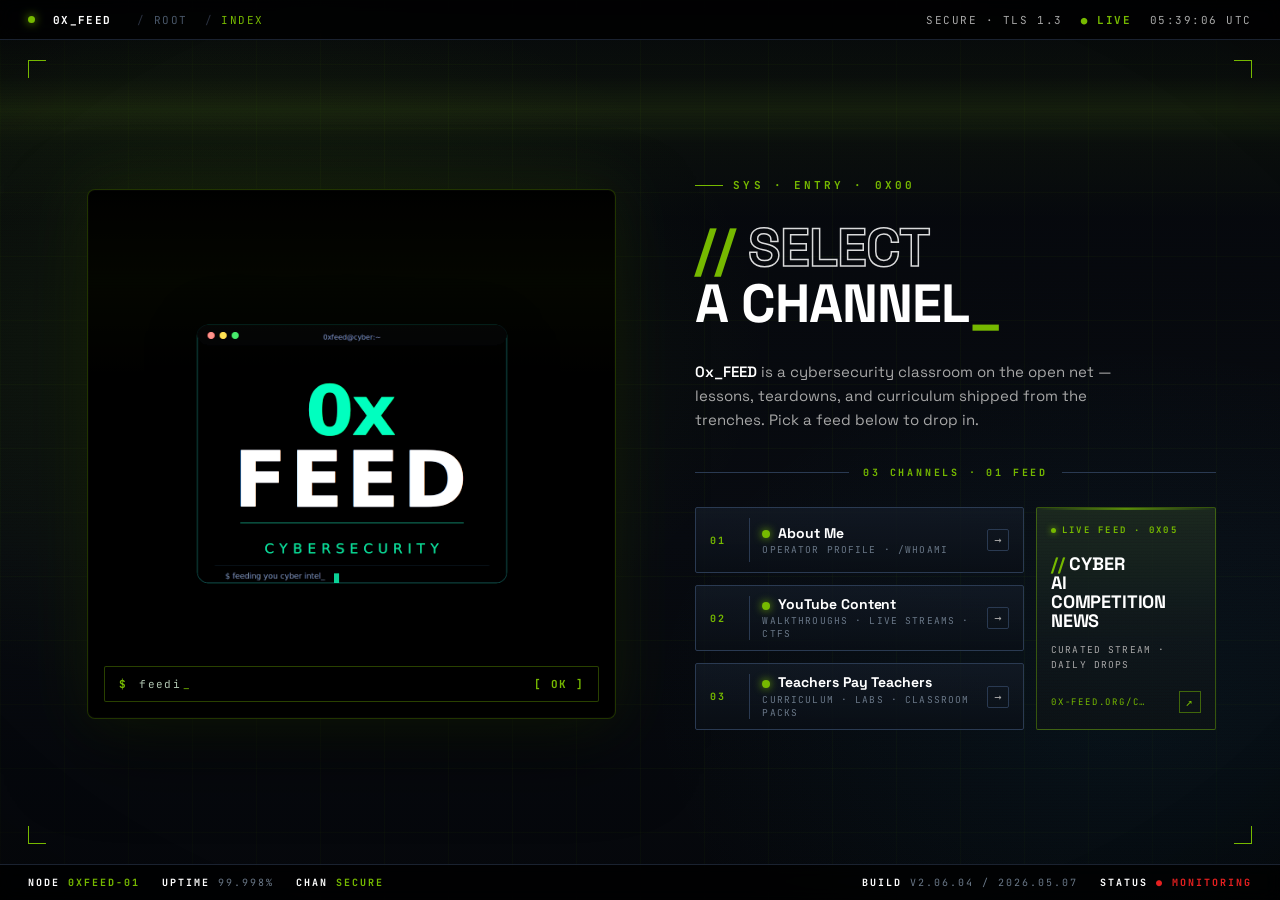
==== commit 67230e92: "Add files via upload" ====
--- a/index.html
+++ b/index.html
@@ -167,7 +167,7 @@
   </script>
 
   <script type="__bundler/manifest">
-{"8688b1f0-1e67-415e-bfa3-5f8098d27ede":{"mime":"image/png","compressed":false,"data":"iVBORw0KGgoAAAANSUhEUgAABDgAAAQ4CAYAAADsEGyPAAAQAElEQVR4AezdB5wcZfnA8We2Xtm9uySXXHq99EpCIAQSEkRpgkpHUFCkiCgdpYggEERUBEEg6F9QKYoI0jsJoZOQHtJ7u1za5fbK1vnPXghpV7bN7JTffW7vdmfeeZ/n+b6Tu90nu3su4QMBBBBAAAEEEEAAAQQQQAABBOwuYPv6aHDYfokpEAEEEEAAAQQQQAABBBBAoG0BRlhdgAaH1VeQ/[base64]/ZeUGAggggAACCCCAAAIIIIAAAghYUSC9BocVKyRnBBBAAAEEEEAAAQQQQAABBBBIT8CCo2lwWHDRSBkBBBBAAAEEEEAAAQQQQCC/[base64]/AA0O+68xFSKAAAIIIIAAAgi0JcB+BBBAAAHLC9DgsPwSUgACCCCAAAIIIKC/[base64]/[base64]/[base64]/[base64]/qkcAAQQQQAABBBBwjgCVIoAAArYWoMFh6+WlOAQQQAABBBBAAIHUBRiJAAIIIGBlARocVl49ckcAAQQQQAABBIwUIBYCCCCAAAImFqDBYeLFITUEEEAAAQQQsJYA2SKAAAIIIIBA/[base64]/[base64]/NSADBBBAAAG7C1AfAggggAACCCCAgO4CNDh0JyYAAggggEBbAuxHAAEEEEAAAQQQQCBbARoc2QpyPAIIIKC/ABEQQAABBBBAAAEEEECgDQEaHG0AsRsBBKwgQI4IIIAAAggggAACCCDgdAEaHE4/A6jfGQJUiQACCCCAAAIIIIAAAgjYXIAGh80XmPJSE2AUAggggAACCCCAAAIIIICAtQVocFh7/[base64]/[base64]//el3gHV17lHdJP9Q7lggHnAOcA5wDnAOcA5wDnAOeAgefAkL6qd3Dfq7yVfS709Op1jK9r10HafdaUH8dpY/lEwDEC/MNwzFJTaFsCvooew5K/OPyDBlxTXFx2ok8NlnvChWuLtvjf8K+TfxZvDLYr2+IPcsGAc4BzgHOAc4BzgHOAc8A254Dp79v517o6eav9Txfs9L1fGC1s9HnKhvn79788+R9wnh49JrR1H5f9CDhJgAaHk1abWpsV8PTp8Q3fkMpb3EVFQ/zbCz8q2eZ5pGiX69misLxfHFOW+nzu6sJCX4PXG4k1OwEbEUAAAQQQQAAB2wpQWL4FkvdDixWltkBxbyiIuuYVNshrJTu9/xfY7Hu2UCku9Q/sf52vb6/vanny2E5D4NPZAvwjcPb6O7p6reM9MflsDX806CrelLgvEHK/UuiWtY5GoXgEEEAAAQQQSE+A0QjkScDjke0FDa5pJdu9D/kbA2u0Rsc17l69TspTOoRFwBQCNDhMsQwkYahAWe+y5FP6CpRgp6Kq2F+KwvK+x1MQNzQHgiGAAAIIIOAQAcpEAAH9BQqi6tzCquJHi9SAK/l+HUXl5V30j0oEBMwnQIPDfGtCRjoKeLp1O8Jf4bmgcKv3pcIGec1DY0P4QAABBBDIqwDBEUAAgZwIJF9OXdCgvlu41f9SvF2HMzw9ekzMycRMgoCFBGhwWGixSDU7AV/v3t/2FZYMLdqS+JtflE3ZzcbRCCCAAALGCBAFAQQQQCAdgeT9XO+m+FN+X3GfL9+bI53DGYuApQVocFh6+Ug+VYHkD3ev4g94qz3P8qyNVNUYhwAClhAgSQQQQAABBA4QKCz0NSTfNN8XK454+/X5/gG7uYmAbQVocNh2aSlsj0DymRtetcBVFHI/7/PFo8IHAgg4SoBiEUAAAQQQcKpA8iXZvoh/M00Op54BzqubBofz1txRFSffc8PjKSz3bPe97KjCKRaB1AUYiQACCCCAAAI2FihqdH3oSfgak//pZ+MyKQ2BJgEaHE0MfLGlQFnvMneg8HD/tvAzPHPDlitsUFGEQQABBBBAAAEErC3g2+570+MtqPB2736YtSshewRaF6DB0boPey0s4O3i+YF/u/dlD38pRd9VZHYEEEAAAQQQQAABUwsk/7PPtSn2X1egcKJIpd/UyZIcAlkI0ODIAo9DzSuQ/LNY/jrfOr8J/lqKeZXIDAEEEEAAAQQQQMApAsk3HvVsd73hHRS/yCk1U6fzBGhwOG/NzVaxLvkoRQWjvLWNb+oyOZMigAACCCCAAAIIIGBBgSLVvdIX8dXxUhULLh4ppyRAgyMlpnwOIna6Ap5evY7Rfmwv5aUp6coxHgEEEEAAAQQQQMDuAsqW+EtKoOhrdq+T+pwpYP0GhzPXjapbEXAVe4/y1TV+1MoQdiGAAAIIIIAAAggg4EiBppeq1HkWJV/S7UgAira2QBvZ0+BoA4jd1hLwVfQY5m5wL+bZG9ZaN7JFAAEEEEAAAQQQME7AtSPyoau48EjjIhLJKAGnx6HB4fQzwGb1q0HP4e4a9wKjyqos8P3q1wM7104/qn/t6uOGNl2S12/TtvUr8N2Q6zwqu6gzbjtPqZ12t7t21WOepkvy+q3nKrX9KtS3cx0v3tX1aMGFxbUlf2pf2/[base64]/7J5iwd+xkAABAASURBVMZ/juq1/MI+5eJSlBbDubV9F/Utl+fG9VybTZMj2dz41y2uBRce59bitRhO3C5FLjrBJc/c6F6aTZMj2bAov6NsWdE3i6TVgFq84lOKpPz20mXJY4QPBBBAAAEEEEDA7gI2qs8vyiaX2xewUUmUgoC4MEDALgJer7eXhF1Vetdz18jOyyeUp/67YGLHoNw1tCLjZ5XccaGyYMKw1P+pThzuktu/l2xyZCZRdklgmW+kL+WDfaP8UvqjwDLhAwEEEEAAAQQcLwCAtQQ8YaXK36lHP2tlTbYItCyQ+qOmludgDwKmEFDc7u5qXN2iZzLJ99y4oHf7tENc2KeD9PH5fpHugcn33LjgG+50D5MLj1ekb2f1rXQPTL6vRtGJhekeJsUnF0qii+vPaR/IAQgggAACCDhLgGoRMJWA0qCsi/ulm6mSIhkEshCgwZEFHoeaS0D1SoUadlfrmdX3e7W/1qUoaYdwa8d8v3f7m9I98Htfc41ypR9Oki9XOe8Y9+Hpxis+ofBsySSgdkzhcUXfSzce4xFwkkDMU1pbUtH9ufIuXd4NFPjOj8cjGf0ODscLagvLu9Z27Nbj04qu7WYkErFSIxxVNa54O/Ss7dSh6NFMc9crTzXQtbZTl/Zvq3VqUK8YzGuUAHEQQMBQgYirWvF5ehsak2AI6CiQ0Z0rHfNhagQyF/B4ityRxsbMJ2j7yEkdS9oe1MKIyZ3Sv989aUTm/0Qnj0y/M+I7xN9C9m1v9o9O/WUtbc/GCATsI5BsDHgqhtaOGT9CKvt0OrZj996HDjx87APD+1fUeBtjBelUGo4FansfNkaG9O8i7dqVDA4EC0b54m5POnNkOjaRiCuBrj2lR0Xx2fF4obu5eRoaPEWuova1pR27PlFeUfFSaVnJb30ilc2NzeW2gg7dpEevdocFCuOGNHtymXvac3EAAgggkEOBhEvdIV7J/A5uDnNhKgRyIeDKxSTMgYApBBT1Dx5PIKpnLj2KvRlP37NIu5uf5tE9OqbfpNgTomcGx3oqmn3MsmfKVr97Omd+bKsTsxMBiwtEfb129R/QXmIb5svn73zeZdGn75fMWVwjvh4DpVtFwQPplKcEOkqH4phUzZ91/9IFC4MrlmwKxrzKtnTm0GNsY2PAX9BlQO0hx4yrOmRkP+natf0pJR06Hl1ROfjHwycePntQ/y61vnhiuB6xD5yT2wgggAACqQv4Yv4GcSl/Sv0IRiJgbgEaHOZeH7JLRyDzXkDKUVQ15aEHDVQl/YONjpdBinvrzCbZvbNwDQHbCQS6dpFi2S4bV2w9UYokpChutX79aqmq80qHHh3OSj6LIxwrri3t1rO2U6n/3n1f/hGOB2rLuvWY0aHEf6e7rHttzx6l4lMUKerc62cVPXosLA94bkk+Q2QPmuprV1vWufvLHbt2eb806L8uGvV59uz78nvTt1TG1YsEfGVdasu7df+gfVngd+5YoKLp4AO+hGNFtd3GDN06qJsi2+Z98ptP3/+g9Iu5C4IrFy0ILp35SfCTD5bKNk83GXrEoA9LFPXYAw5vupnwldWWderxfDLvsrLgfb4vn/UR9Xes7dij00xfNHbQG+C5yrrVVnQue12rv6RpEu1LQvW43MFOtR269nivvLzsn8m/QqVtPuizrfr3vOTFHfWVu4Mda9t37TEjuTZaLAN+0xyULhsQQAABfQW03yv6BmB2BIwToMFhnDWRDBCIeMLpv0NmGnmtr8/8CSLrMjh2/VY1jez2H7oug3cjiW2J7z9JGrdiVYk0RjMUAbMK5DavxsbCgpKyApFQjdTFE/P3zO7z1JTU7IyKUloqHq+nwufeVdLoKZfuI4f8qFvA/+PkuHg86OowaIhU9iodFa+NvKd4/eL3e0QRl3j9BeIvKOjp8bl6ifZRpxYGS/ofWnvoEUOlZ7cOE9t17DqyzyGH3XLoyA47vIlYd21I02eq48KJ0tp+h4zfNGJ4L+nUof2I8srhl4w8vOfSoHv/x/dNOQ4eJj3c62XBpwuGVNdF73S7ffv9MPDEdwTXzf60fPHWoPQd2eM5JRLt1JSM9iWZT+mAQ2vHHjFMevfs8LV25RUjuw0a8cPhh3Sf7Y272qlRr7TrPWBgr64FD+3bXAhHS2u7De4rnYvV8fF4tE6bSnPxS/mwsQuHD+kqHco7HNJl0PBvjTpy8IJSj3wruT95ScZLxamgQzfp2bvbYT1Hj1w1pG8HCRQVjSoo9DY9AyWcCNa2697jk/YBzy/2zSk5PxcEEEDAagJ633e2mgf5Wl/AZf0SqACBvQKuhNJu763cX3u3elfGk76zpTbtY9+du9/jhLSOf2dO+sdGPg+nFWPfweEsjt13Hq6bXID00hJQ3J5qn9bfUMON0iDy1Q8QRXGrkcaIiNsvfpfaO3l71/LFsm5XkXQb2uc3Rao6wNWpR02/rops+2LJczsSsTdi1SuCy1ftlKgake3LF1+/dtmy4ObtkQuTx5Z2H7ixf2eRqrkfPz535uclS+fOCs78ZJU0tO8rld2Db+55IJ7KuOTY0n4DpFugTtZ++snPF82bF1zy2fsli7cHpWOZsl/9iWDHmt7lIVm1YN0pMZd3XXJnwte+tqxzl5fbty95yB2Xnt4OXWvLi11f27l0iVR5ukvfisL7kuOSl9IegzdWdlakeu5n/5n1yaelS+fNCS746L2SmQuqv1Wf8NS6o7Wlm7cmpKR75yN8CW9Z8pjkxdOpi5R7G2TL+p3XezwFuzuzBR2kXWKlzPxgTq/kPLM+WCjViXLpN7jzP/e8+Wgq9Sfnb7r4S6Wg5ouGz2eubLd2+ZLg2s2hY5PWirdEKvr2HtK1Q8GNTeP4ggACCFhYwBtNaL+lLFwAqSNwgAANjgNAuGltAXeBq7ueFfx9zfYp8QxeipE85p+rt92ebm7/eCvxaTyhpnuYJI/559uJGekeWPdaw9OSQbzkMQ2vNfwt3Xh2HE9NCOwvoIg7+Zs2fnDDMdH0b80lHrcERfvwe+uDG+avkF3+blI5bMisQYM6SGLDUlm8Ofqj5ANrbUizn+FosLZT96AkqlfLyi3qVXvGuhvXlKzbHJOiLh27J5sDqY6LxNrv6ti5QKKb1sim+vDDyaDJOXetXCNbI3t/HjU1Qrp2lMTGtYnt0dj05DhXx6G1h4wbJN0r2k0s697/vKFHjFzYt7KPdArIqX5PKFi1sVFKOrf7ZiTi9oajJbUV3YslsWWVLN8Su3jPMz+SsZRo+B2vNxJzu2sT29ZXSzTYWcoDsfOSMRobA/7y7uXi2rVJttVHn0pua7okamXj8q3nezyyPXnbp24PrllTI0q7Cu1Y9YhU608e23SJ75RNa2rPSObRdPvLL2q0RjYtWzNzw9bwrV9uavoWj3vK/O271nbq2XNJx84d3yjwuk5KGjXt1L6E44W1wfaBe1p62ZA2hE8EEEDAcAG1wFVheFACIqCjQPJul47TMzUCxgok/K6eekZc0Ri56/9Wpf9+fo+u3CorI9Hfppvbiirla//3upruYfLoqwlZtUU5Md0D3RsTF9W9pP0/c5oH1r1QL67NiZ+lcBhDEHCYgKo1HLWS3Qf/unW5ks+GSEgsLl89vcsX3xxctnS7uMs7SjCyQVZ8sWO03y8RbYaWP71FUuwXSXhKpGufLtOS75mRvHTs3uv9Mm27UlgofjXaTlIeVyiFXpGGXaGZbvfel5uosYaOdU0vBtmdSiQa3FVSKlK7vfZPyXHhRIfaXgNKpX7JrDlzP59TunLerOC8lVEp3Of/BsO1dRIvKpJCJVqazCf53sv1NbuWHdhE2B1h99fE9o1SXV8oHbu1nxKPR1yuYNnWzu1U2bmh6t2I27dz9yjta7RO6iLKTO3aV5/RUEiiUiBFhcq4ZLyUnPYcHW2QqBpfsefmnu9+VyhYs2nt5B110T8kmzHJ7RFv59oBR45bN3RgV2nfrn3Xjr0HHjHsyCOfPmTsqF19KitrewwcVnvIhDHSp73n0uR4LggggIBZBFSf8tXLBs2SE3kgkI3Awfe4spmNYxHIs0Ci2PWo3in8YmFVz+nVoZTDTNPG3rRoa4/UDjh41M1/jw+YPl89eEcLW6bNU+VX/1T7t7C7zc01j4b6h2e3/nhq30mSY2sfDvXedxvXEUBgt4Aaj3WMNIoovgIpFCmRLz+S/7PvK/CJxMOSiMuaLzdL8gF8oF1A3Mneh69I/H514J59LX9PDtb2ajGCweCIfS8F8V2ybUutRGJKMgttkPbZ5jhtjKjJJ2aFk9f2Xtzqfs9DUTzi9UYlElFWJscogTIpce2ULRsbLnN/2RgJb94sO2Jf5pcclMEz4PzeuuDmDbvEU9FVyhTf2GDyTVtj1bK5KnaDpPXxZR4p1S+aQBqTe11Sv2L267Pf/rzz4rlzggs/ml7y2SdfyPpqjdDnE088JFsWzvrLJ/O3dPJ6I7E0ZmYoAgggoKtAotBdqWsAJkfAYAGXwfEIh0B2Am0crXoUqa4u1O5RtjEwi91ud2LHqR+v6Tl15VZJvvSkpamS+x5eUS2nfbyuh9sd29nSuLa3K5vOnBIbMPWVhMSbntLe/BHJfQ+/HJez7oonmxubmx/V9la/yOZtt+zsX/e/ekk+wmnxCC2XuufrZMcNO3p7vcq2FsexAwEHCxQUNDTW7tR6C8FSKRLv4D0UkVjJrtIyr6i7aqQhFv/q36u7YlRNvy4iWxd+8dHmSDvpM7zHU0okUrHnuGa/R+ulQetJqjvXy/KFc0tXLf4iuN9l6cZgpMC1UVIe16DNp0hhUcGRqhpX9sRU3K6tRYV7biW/JyQWd4vbrXZM3lKSz0jRWiDRuLL3Z7B2W/tRkdzddPGXBMRdXy8NqrdGonVSr+VdVFrSv62XbTRu2ig7lfbSpXuXf1R0KZDwps2yS418Ift+eIul2Kceuu8mXyAgXmmU+gb145Tr33eCFK/76jcGN1XXna4WJZqe46IoblVp2BrcumZpcNWiRcFVy1cHt9Y0XFVY6GtIcUqGIYAAAoYIqH737w0JRBAEDBJwGRSHMAYJEMYYAbfW5Lh58abg+LeX3vng8mpZtKsx+RcSmi7J6w9o2458e8nttyzZHMyuubGnHmXTL/+RCB51TeyTB19MyKK1qtRpj5mSl+T1B16Iy5FXxWb86p9qUDviqwdL2vWMPpNNjsa/hILVl277R+jZeomuionaqDZdktdDz9ZJ9SXb/tb417ogzY2MiDnIQQK1m6qkTntw3q1/uzeUeldxsmlQ1K23VBRHZdvabf+KFni0f80iEU+X2v4DO0hi/RJZumH7SasWrJPGkt4yqF/72clndrRE5vfuCm5eFxJvt37So13xb/cd25go7O73+85Jxkx1nM+zvaS6qlH8XbtKict1+J64/opu0sH/Vb9DfJ6akrqQV0pKC76fnF8NhaReKZXyDu7L9hzjKmsvpd7dz0CLSPvaHj38sm0TQ/wBAAAQAElEQVT9tr/6fPGo31sbrFpfJ0qnPlLZ2fO3PU2O5Fzi8x+/53ZyLp+6uWTz5qiU9OvXpaOvTrZs3HWF+8tniST3N11cQenav9PjsZi0F+0jonSo7dW7VNQdVbI1pHzkT9FJO7TVz3AiUFvapee77Yq9Vzfl2upodiKAAALmFXC5PKq49/5cN2+mZIZA6gKu1IfaYiRFOEJgVtSoMldFIr+5benm4KT3lwX7vL6w6ZK8/mttWybvudFW3is3K8f++slEcPLP48G+P4g1XZLXb39KDWbynhttxXNtSlwWfiwU3PWz7cHtZ1Q3XZLXw4/VBXnPjbb02I/AbgFveFXJsqU7xN19uBwyedTmIWOP3DVycJlEtEbG6k2xK5OjwrGi2m7D+kpJ4zpZtmTH8GQDwFO/omTpilop7DMw2DNY8PPkuJYuNesXd126SZHOhxx+yZhxh9UMGDGydvChh9UeMenQLwb1KJqaSOx+JkYq45LPPqhZsVQ2NJbLgMNGvNmzV6/NXSqH1w7r45K60O5mRTKP5LidVTuloHu3nr6wdPWqG0rWrYtJxxGjLuzbu+euil4Da0cM6yBKVJHC7gPOGjauv/g3LKxevk25Lnl88lKz7ouuKzar0nH42G+NHT9kx4CRh9QOO2LirjFDOz5T5IoFk2OSl2SsmvVbpNHlEnXnJtm8XX0muX3fi9q4TXZIbzn0qEPWDBg5qvbQo4ZIubJNVnyx+TylWKkV7SOV+rVhrX4q3lLp0r/Xod3K/be2OpCdCCCAgMkFqqq8EZOnSHoIpC1wQIMj7eM5AAFTCuj9MhVTFk1SCCBgSoHkg/PY5gXB2R/Nl5Vrtry3deOaOcs+/eyquYvr2kmRhJJJu4uKRLauWbZk7urvNXqU1cltyeNCK5d2XLJsi0SLioZGIm6v2rBVNq1cv3h7o/ppcsyeS7HSUFu7/PPgZx9qMdZWv7J927Z5m1evemnpxx9d8PmSLaXuL5/tkOo4v6smuGL2h10WLN0q9bH4ivD2dU8s+HDBgDWr18i6qrqn3e6GeDJ2tGq1bIh2lgFDOix2NXiLapbM6jBv8VaJeAsVnxJqWPf5vB+tWLNZdu6q3bhp1swfLllX0y/ZvEkem7wk86lZOjM48+NFsnrd1vd2bt3yxaal8/85f/b6Q6LuxI7kmD0XNR6XhBqTnRuqX9/TsNizr3HbBlm3ZvOnG+fP7TN/4QbZVr117sbFC1+e88GiYTUx+d+eccl4qTjtnm/Hp6EGd82eY/d8V6O7pGrl6kUbtzVO2bON7wgggIDVBJqevSHG/aeg1Xyck6/9KqXBYb81paImAX5gNzHwBQEETCPgju4M7ty8/qTqjZsm1DZE/rLvm016IluD1evXjw7F5HnZ5yP5Hh51m9YFt2wNnZdsDPgSO7Vxm8eGFdesfYZ9ddUdrQnuqtpw1tYN64/csbX6nLpI7Nk9zY2vBmlXUhmntVxC4R2bgsm5tm/fean4lU3RbWuDW7bVX7RnTr+3Prhh3jKpKx8iQ0d33lzqV4clx6xftiS4bvWGTqFo+F87Vi7vsLkm3DXcGF2sKG5VC3/QpxLe3mSzZcOGw7Zv3/Vj7b8Ul+87KPmym/Z9ukhRtFq2bG486NksSmhjcMum7V+LeyNb47Vbgts2rj9qa/X2s+Nu+eoNXPedr63698x3YCMlOYffVRvcsX7d4dtDsd8oLdSTHMcFAQQQMLNAVRXP3khpfRhkOQEaHJZbMhJOVaC6ulNjqmMZhwACCCCQmYAvUR1c+skCqVK6yuAJ46YPHtK/tmvPnis7des1t2vlkNoRE8dvG96/oxQVukakGyH5HhdFvYbWDh47oWZgF5fsXLb2w1qP0vRXW9Kdi/EIIIAAAvsK5OY/A/edkesImEGABocZVoEcdBKYFtv99DudpmdaBBBAAIEmAZ+yK1j9RfKlJotl486IKL6CjoVF3r4S3rlh0/yZN8/6dH6ptvmJpsFpfomGaqWmat2SVbNm3bmkqvYEnjWRJiDDEUAgnwKmjM1LuU25LCSVIwEaHDmCZBpzClRVtQ/T5DDn2pAVAgjYTyD50o+ajWuCG5YvDa5Ztjy4cd3GQbvqI/[base64]/[base64]/Ahs3LixPtnd3v2LID85ENXJAtSOAAIIIIAAAghkL5B8ZnLy/mzyfi3Njew9mcG6AjQ4rLt2ZJ5TgeR7cywK7f7lIJGcTs1kmQtwJAIIIIAAAggggECLArvvuxaGq6rm1dHYaJGJHQ4SoMHhoMWm1LYFdv9yWBSpru7UmOyAJzvhyV8cyUvbRxs/[base64]/AggggAACCCCAAALmFyBDBBBAwPECNDgcfwoAgAACCCCAAAIIOEGAGhFAAAEE7C5Ag8PuK0x9CCCAAAIIIIBAKgKMQQABBBBAwOICNDgsvoCkjwACCCCAAALGCBAFAQQQQAABBMwtQIPD3OtDdggggAACCFhFgDwRQAABBBBAAIG8CtDgyCs/[base64]/[base64]/[base64]/AA2O/[base64]/oNTm4VRCCCAAAIIIICAcwVocDh37akcAQTMIUAWDhEoLx8YLB57hFp4/kmq/65zVe/Tl6ruD65VXatvUZXaO9WaHd/dXr/2/Ofqln3v3rqF50j9gnOk7ovzptStPP/voY0/XCThO1Rl802qa85Vqvuli1Tvg2epvp99XS38+hi1qEvlaIcwUiYCCCCAAAIIINCiAA2OFmnYgQAC5hAgCwSsKZBsaBRNPkb13/k91TPtOnXbqgt21X36LWl4bIKEfzFcomf1lvj4ckn0KhI14BZRFGn5Q9vn84haEZTEyAqJn9RPopcdIpH7viYNb5wh9esumKUsuEL1/OVM1f9drYnStd/4ludiDwIIIIAAAgggYE8BGhz2XFeqcpIAtSKAgGkEmpoaJx2v+v52ubp98fm76t/5hoRvHCqxoztoTQytSaFXpm6t+TG0i8QuHC3hJ7Qmyqrvf+B66wLVd+kEtaBH/4l6hWVeBBBAAAEEEEDATAI0OMy0GuSiiwCTIoAAAnoLBHqPVQtuuUDd8dn3dtW/OEkiF3SXRIc8/or1+SXxtUESeehEaVx85nT3309TCyYMVfV2YH4EEEAAAQQQQCCfAnm895XPsom9jwBXEUAAAQQyFAj0H6/6//QTtX7BqdJ42yCJ9/aIKGKiDy2ZoqDEvzdWGqefLa43z1X93ximmihBUkEAAQQQQAABBHImQIOjTUoGIIAAAgggsL9AoPNoteCuH6v1s0+W8OU9JFGsNRL2H2K+W4pXEscOl/BrWqPj5TPVgjEDaXSYb5XICAEEEEAAAQSyEMi+wZFFcA5FAAEEEEDAagJFZ5ylNnx6mjT+opc1GhsHAiseSZw4Who/OFPcdx+j+jtV9jtwCLcRQAABBBBAAIFmBUy+kQaHyReI9BBAAAEEzCEQ6HaY6n/q52rD04dIvIfbHEllk4W/WOLXf10i049e7j9qEM/myMaSYxFAAAEEEPhSgG/5FaDBkV9/oiOAAAIIWECg+OiT1cbpp0j47Hai2uo3pyLqoP4SfuM74rn28GSTwwKvtbHACUOKCCCAAAItCbAdAV0FbHU3TVcpJkcAAQQQcKRA0Q9/oDa8Ml5i/Tz2rb+wVGK//[base64]/[base64]/J8Z2J4vpJj/q2hu7Zz3cEEEAAAQQQQCBfAjQ48iVPXAQQQAAB0wgEek9SI38ZZcRfSzFNzSknongkcc1k8Z42RE35GAYigAACCCCAAAJ5EKDBkQd0QiKAAAIItCRg/[base64]/stsMkVm6Cl6aoqijrton7tRXifXS++H43W3x3a5c/LRDvv9eIe3atKBH1q8zzdsVVKLFbDxN/z8qT85YDgRFAAAEEEEAAgRYEaHC0AMNmpwpQNwIIOEWg+ITBkciphfkrN9nUWLlevDe/JUUj/naX2vMeJX7Co0r04ieUyHX/UiK/0C4/+6cSPeshJT76TqWoxz9HFX33Q/G+tlOUeB6bHZ0rJfrzzi/kD47ICCCAAAIIIIBA8wI0OJp3YWtLAmxHAAEEbCAQKButRn89WBKefDx7Q2tObNsi3iv+J+3GvlYavfMtpX7B0hvbYq3bsnBu/VMvKNETfqMUTZwm3vfrRbSp2jou5/sVRRI/GCu+Mf3yET3n5TAhAggggAACCNhHgAZHjteS6RBAAAEEzC+gfnOMREe785CoKsqn86Rwwgu/iP7pY2X79uW7Mkmi7sPXlcApL5cV3rUxP8/mKOwk0et6J1PPR4coGZcLAggggAACCCBwkIDRDY6DEmADAggggAACRgoE2h2mRq/vk4c3FtWaG299LMWnfDq84Yvld2db844ds2oabrpfKbxijSgxNdvp0jxeEfU7o8V3RL9EmgcyHAEEEEAAAQScI2B4pTQ4DCcnIAIIIIBAPgXUrw+T6FCjf/2posyeI4Xfnz82VLViQS7rr3/wYaXwjipR1FzOmsJcvvYS/UnPFAYyBAEEEEAAAQSaF2BrrgWMvoeX6/yZDwEEEEAAgZQFAiWj1NjlfcXwPwtbs1F8F86S+k0rZ6acbBoDvX98u73v9cY0jsjF0OSzOIaLb2i/X+ZiNuZAAAEEEEDgIAE2IJCmAA2ONMEYjgACCCBgYYHhAyV6hMfYAtSYuO96X8Kzl+v2fhU1NfN3eK/5TNw1Bj+No6iLxM7r8GtjQYmGAAIIILBHgO8IILC/AA2O/T24hQACCCBgY4H49yslYWh/Q2s4LF0ovkd36f5ajtCilxX/Q9sN/ssqiiS+O1AK2/frYePThtIQQMC6AmSOAAIOE6DB4bAFp1wEEEDAqQKBLseo0VMDxpaffPbG/QukYfuKdUYEdk2dJx6jn8XRva9Ej/WsNaI+YiCAQK4FmA8BBBCwlwANDnutJ9UggAACCLQgoB5bKfH2ur1KpPmo21aL74XQ4c3vzP3W0KrXFe+LDbmfuLUZXQUSP6N7ayPYh4B1BcgcAQQQQMBSAjQ4LLVcJIsAAgggkJnAGG/8tG4Gv7loQpT/LpGG9as+zSznzI5y/2OFuOKZHZvZUYqoX+8nBd0rJ6V6fGDEBLXgkuNVv5GXi7+mFvapPD3VHPUeF2g/Si280GADzbtg0jA1l7UxFwIIIIAAAmYSoMFhptUgFwQQQAABXQQC3dpFYpN9uszd4qTxevE8v7nF3brtmLlS3OsSuk3f7MQl3SR2jPfdZvc1t3FLXBKXT5Dww5OMuzxyrDTeV/mMyBhvcynptK3FaRPXfE0aHjWw/qT1lH6i7jD4GT4tCrADAQQQQACB3AvQ4Mi9KTMigAACCJhMQD2ql8QDBr88Zet6cc9S+hlNEdrxkeJ5x+AHsYpP4sd1SbnU0OYPFd/Fs8QdMvLJBIqoJ40Tz49jkZQT1Wlg8TFnqY1Xl4sYeUomG27XTJfw3BVGRhU+EEAAAQQQMFKABoeR2sRCAAEEEMiLQOIEo1+eoory3jpp3LJsZVYFZ3iw640Nohj6JA6teXBMz7T+mkroo/8q/psMztNVILE7J4h/eKWaIW3WhwU6H6lGHhwpiQID+wxqQlyPTZfYYwu435f1CjIBAggggICZBfhFZ+bVITcEEEAAgVYFUtkZaDdOjU0oSGVo7sYkH1B+sCV386U5k/JZlbgiappHZTm8YxeJj1TS+msqwX+9F/A/V59l4DQPb9dNIvcNkfLygcE0j8zB8DHe+G0TJTrQyLtf2nkwf654bt4wVCtAu6F95RMBBBBAAAGbChj5G9amhJSFAAIImFaAxJICvbtKvIfBv+7iu8Q92+AH7sla91y2V4t71Z4bBn13ByV+ZHo9g6qqeXWeq6aLd4WRTzdRRJ00Vnb8KLDLIJmvwhSfNjwS/mGJGPrSlF2bxX/R5xLZvHyR8IEAAggggIDNBQy+x2dzTcpDAAGLCZCuEwTU8V0l4TG40tBWUb5QBxgc9atwoZ2fKq7ZRr/VhCLxCZ2TOaT12ovQuumK75J54mow8MkFilfiN08U32HGvVQl0PcYNfzHAdq5mBZP0jPzS6JRPDdMl/CnywwMmnm6HIkAAggggEC2AjQ4shXkeATsLEBtCNhAIHF4BzH0f8xF+1iyTcLVPY1+DoUWeO+na96OvTcMuaY9hh5VIUXlvZq6HOmErHv7aaVgSpUoBvY4pLiTRB8cpeXbo2s6uWYytqJiRHHsniMl1t3Au11qQpR/z5DYn+cYGDQTHY5BAAEEEEAgdwL80sudJTM5UICSEUDA3AKB0kPV+Ci/wUmqoizfqcWcFtO+5O3TtaxGjH2jUa3Udh0l1te7UbuW9qfrgWnie6Mx7eMyP0ARdcwoabyqy4bM50jtyNC3jwyFv12c2uCcjFJFli0S/[base64]/+UJcUQPzLuggkfat5G8AABAASURBVAfGiK9z5ZAUUkxrSKBstBp94HCJtzfwHEyExX3rNIlMX2pg0LRYGIwAAggggIBuAuZucOhWNhMjgAACCDhBQB3UThJugyuN14vLyGchtFReLCSujF4s0tKEqWxXJDG4XXJgxg+u6/73D8X/x+0ihvU4tFSHDJfYTZ0XJhPP5SXxk4kSmWjkS6RUUV7+UOJPVRXlsg7mQgABBBBAwBCBHAShwZEDRKZAAAEEEDCnQGJo04NtY5NLNjg2yfnGBj04WmhnyK9sNvDlHk0paM2CAe2lrKx35k/jEBH33e+I/8OIds2gz+QzTy6ZIN6TB6u5ihg48jQ1fGOFqEquZmxrHi31NUul4KfLTpP16xvaGs1+BBBAAAHrCZBx2wI0ONo2YgQCCCCAgCUFxngTfQuMz7yhTty1ideND3xgxEURZWPswI36364olYag5/BsAoW2zVK8l3wknmrtQXs2E6VzrLdEovcdJv4eld9I57DmxgY6jVMjDxwi8SLDuhsi4Z3iveRDaViz8r/N5cQ2BBBAwAEClIiA0ODgJEAAAQQQsKVAoMwTUXvl4dfc5pAUJnz1ZkB1bczDf+S7g6L2Vl/Ltv7QwlcV/5XLRYkb1eTQmhG9B0r0zh7J5pR2I/MK4jceLZGRnswnSPdINSbu37wr0deXZJV3umEZjwACVhMgXwTsL5CHe372R6VCBBBAAAETCPiCkuiWhzy2NcrWrYHGPEQ+KKRSnY8GR7EkeubmjU/qnpzjK3i0xrj340i+VOW7R4nnnKEZv7an+KTz1PBlZSKGtRpUUd7+WNo9UFMifCCAQHYCHI0AApYXoMFh+SWkAAQQQACBZgUqAqJ6DXuUuTeFnWHt+qyo9iX/nzuSuRichuIWtUdhjoLOirp/NU18cwx8qY27WGK/Hy8FlZUXpltEoMdENfKnoZIw8rzbuEp8P/nip1u3LqlNN1/GI5CuAOMRQAABswvQ4DD7CpEfAggggEBmAhXFoubmiQRpxNf+N32HKZ680ZSzsiMiitp01dAvapfc/RGP0JaPFd/Fn4m7xsBCuvSV8O/6/UVkjDd1uDHe2F0TJNrbwKZatEa8l8+Q8NIVD6SeJyN1FGBqBBBAAIE8C9DgyPMCEB4BBBBAQCeBZIPD8N9yqijb8/CsiZYIdzaKkvGLLVqatK3tiqhdcvUMjt2xQjP/p/h/vtbAWrQaTh4nnkuikd0ZtP21+HujI+Gzg2LYS1PUmLjuf1eiz31hYEdFsvzgcAQQQAABBPQVMPyun77lMDsCCCCAAAK7BdSKQgP/ROfumE1fd6b8mLhpuK5farVmSz4aHJ2ansGR0wfe9Y9M9/ufrhVRdRXbO7mrUGJTJoh/aGWbEQMDj1PDv+srWT9jaG/[base64]/6LZ4urXnPO8dzNT6eIOnms7PhB8a7m94skLjxKIl/[base64]/idURLQHoFIfN49kWMsloRqfj98jMVUp0Suw79H32vlfrtdr+oPnDXSWyAMjpKi8R9c9OwMdxqqRP4+VeNCoJ1Jo6zh7thTfsn6QloN2Q/vKJwIIIIAAAgjsJ0CDYz8ObiCAAAItC7DHSgJDfGpu/5BHisUnRMIpDjVimKo1OKJGBDoghuIRKZSBB2zN2c2dO+fs9FzxvnjXGvU4XxF17GhpvKLLhj1FJK6ZKJGxnj039f9es0mSL8+p3bpqif7BiIAAAggggIA1BWhwWHPdyBoBMwqQEwKmEejYUXxSZNT/rO9TtqqKko9nTOyTwn5X1YSWz35bjLmhuEUtkmF6BgutekfxXTJfXGFVzzB759aaNsmmhu/[base64]/IbTutu5KOh0KKb9sg/L/lo+O4Wk8rpDte908Q3zajXBWnn1aAeEq/U6stpFS1Npq3fF/Ol4OdrxmojtBvaVz4RQAABBBBAoEUBo35Dt5gAO1IXYCQCCCCAQKoC2q83gx5g75dR8iFoXhoK+2Wxz418NVy0RoBB/qEdnyveyz4Uz+Yk/[base64]//BHSJaaIOr1SFcQpTn35f4H10+HSZnSgQQQAABRwg4s0gz3Q1z5gpQNQIIIIBA7gXUhEg8D490k4/pDXppRmpo2q/5fOVj+Et1psXcd0wT32ex1GhMO0o7b1cukcKrV5wkMisff+TXtDIkhgACCORUgMlsKaDd87FlXRSFAAIIIOBoAe1BouEPsJPg2q/VfDUUkuEPumgdl7zkk2wwHZSM7htCWz9VfBd/Iu4d2vrrHk2nAA3bxHfxR1K/ZuUrOkVgWgQQQCAlAQYhYEUB7Z6YFdMmZwQQQAABBFoRUBOi5KXBoTUUzPabNR8NDlUVJaq2skD67QrNfVEpuGZVntY/y7rUqLjvnCaRt5dqJ1KWc3E4AgjoLcD8CCBgQgGz3Q0zIREpIYAAAghYTSC0K1Qg9Xl4gK0ooubjPS9aWiDFpeXT0k4dt2sP1JVGOV/HCK1OXfe3Wb6Cv++y2PtxqKK8/pHE79xa2Gpx7ETAMgIkigACCBgvQIPDeHMiIoAAAgjoLrA8ojToHqSZANqvVX8zm/O1SXGLePMQXI2Jq15ZkIfIX4acFXXf+K74Fsa/[base64]/Vfx37RBlDz0ug7MpcXbyWe7/P5dib70Rbor1eKU7EAAAQQQQMCpAjQ4nLry1I0AAgjYXEDZEc5Dhdpj1CITNTgKvCJaSmL0R02D+P1KPhZgn0p3Xw3+672A/7n63TdM91UV5b1PJXj3pvamS42EEEAAAQQQsKAADQ4LLhopI4AAAgikILA9msKg3A8x1zM43NLiMzhyX/reGXeGZevWLnl5F5S9Sey+VlU1r85z1XTxrjDh0ziq1oj/skU31dSs3bE7W74igAACCCCAQDYCNDiy0eNYBBBAAAHTCihbs3t8nXFhZb6MD835gSV+EcN/[base64]/6VVRNpqvwZE0cd33XiffG8lnlyRv5eui+Xz2ufhu3dRLy0DVLnwigAACCCCAQI4EDL/bk6O8mQYBBKwuQP4I6C2wuU6M/+sZiojWVBAZY46nceTl2SSqaRscodDsau+N88QVUfU++1qeX42I++EvpHHHyrUtD2IPAggggAACCGQiQIMjEzWOQcAAAUIggECWArW14tqWhwey7QqkvDxUkGX2OTlcLS/MyTxpTRJvFNeaaFqHGDW4omJEceznQyXh1RpRRgU9MI7ik9it46Sgb9/vHriL2wgggAACCCCQnYAru8M5GoG8CRAYAQQQaFWg0L096FqbhwZH52IJh1VTvE5F7VbUqpEuO+O7RFmr3qLL3FlOWnvGhFD49GKRPPY3moL37C/h+wc8Id2756EDJXwggAACCCBgWwEaHLZdWgpDAAEEnC1QXb0opKzOwzMJggGJtIuNy7/+EF+is8f4NOpD4q1OTDU+cOsRA+O+o4andM/De5I0l5ci6glHiPvcTvXN7WUbAggggAACCGQm4NwGR2ZeHIUAAgggYCEB1xe7jM/WXShqV9eLxgfeP2KgrDisdsnDr/nl26Vui1qzfzb5vRWoOEKNTD1U4sG8PnVjfwSXX+K3TBbf0QPy8DSj/[base64]/Kba+Pu+oprwyRtfFai4RD1rgnguHWn0ifpVClxBAAEEshdgBgTMIUCDwxzrQBYIIIAAAjoIhHY0+txzjX7cqIhaWZqsJq//I69qDQ7V6N/y4W3iXiCTk8Xn+xIoH6tGpo6TePu8LkNqDK5Cid09SfyHVqqpHcAoBBCwnAAJI4CAIQJG3/[base64]/[base64]/11GdJF6gGBu/sUpcn8bPNDbo/tEC7Uar0YfGS6zC4Nr3TyO7W+6AxP44QfxDc/x+HNllxdEIIIAAAghYQoAGhyWWiSQRQAABBDIXWBTxvFEtYuiTOFyiTu4h5eUDg5nnnfmR8a91E2PfYFTD/WydRFaVPp951tkfmbh2skSO9mc0kakO6thTIg8Pk0CgsqOp8iIZBBBAAAEETC5Ag8PkC0R6CCCAAALZCyhvrhV3LPt50pqhd3fZ1Te+K61jcjA4UHqoGv9azvsqrWemquJ+fZ02ZlZU+5KXz+ITz1Ubry0X1cJP3tgLp4h65KFS/8vyLXu3cQ0BBBBAAAEE2hKgwdGWEPsRQAABBKwvsGatuOcndKyjmak97SR+XEkzO3TeVNlLYoMM/vUe2yru10I6F9by9IG+x6jhh4ZJwmeL7sbuQhWPJK6cJN5TBqu7N/AVAQQQQAABBNoSMPgeUFvpsB8BBBBAwJYCeS4qVDNL8fx3q7EvU1FcEv9upZSW9mxnZPmJcyolYej7m2qPv2evksjsWKGRde6JVVo6vF30TxMk1tNGzY09xflKJfrgeCno1+/8PZv4jgACCCCAAAItC9DgaNmGPQgggIBhAgTSX8D1wkpxR7QH4/qH2huhf3+pP7Jg+94N+l4LdDxKjZ5Rqm+QA2dXE+L+7ypt6+pG7Yvhn9HLjtkeOd7A3kpjVJSwalCdWtOme6WEHxj4mEjvAoOCEgYBBBBAAAHLCtDgsOzSkTgCjhKgWASyFijesjLged/[base64]/1/kD3iWpk6khJFBnSO9LS12p95xNp95eaEtefpolvWljbZtCn4pX4TceIb/JA1aCIhEEAAQQQQMCSAjQ4LLlsJJ22AAcggAACmoDy+hfiWa97r0GLtM+np0Sid48Uf6fKfvtszfnVxNXjJdrXqAf7X6YfD4nnb2uTNwx94F1RMaI49vujJVpp4N2Y6rXivXLxLVu3LqkN7ZyteC//WDxbDSy7sL1Eph4mBd36TU6Cc0EAAQQQQACBgwUMvGdwcHC2mEeATBBAAAEnCIS2zFC8fzH4zUZFazqMGCnRmzov14y1G9rXHH8Wn/BdtfGK9pIMJYZ9aA/uZy+S6CsRA98AY3dxtWdMCIVPLxbD6k3Uief69yWycMXt8uVHaNGriv/aVaLEv9yg+zft1Ok3WMJ/6POOyBhD30ZW99IIgAACCCCAQI4EaHCkBskoBBBAAAGbCLj+MV88O7QH50bWo7gl8ZNjxPPT0Tl/+kjgkBPV8N+GS8KvPQA2sqZEWDwPLNEiGvvmooFx31HDU7qLatQ9GDUhylPvS+yx+QdFrHt8ls//VK1xf51HcYl6+lHiuTwW0eD5RAABBBBAAIEDBA76ZX3A/hRvMgwBBBBAAAFrCIRWv6n4/rLDuAele1jcRRL7/UniufqwZHclJ92I4iNOVhv/d5TEKnIy3Z5MU/iulbBwkRQ8G+mUwuCcDQlUHKFGph4q8aBR9Wp1rl4ivhvWHacVod3Qvu73OSvquWGGeFck9tuq6w1XgcSmTBLf4f2byUfXyEyOAAIIIIDAlwLm/UaDw7xrQ2YIIIAAAjoJuP78uXiq8/D40FsssXtOFtc/T0oEuvU7JvPyxniLLvuB2vD6eOP/akoy6USjeO6eL6HQ8urkTWMuY7zxKZMlMsxtTLhklEiNeC//RMLrlr+RvNncJbT+PcV32QJxGfanY7Usgp0lMnW0+DpXDtFu8YkAAgggYDYB8smbAA2OvNETGAEEEEAgXwKhNW8pvvuN/FOf+1Tq8kri3KMk9Pkpb3tvnKwW9Og/cZ+9bVztXlh06rdU78cnReofGCgJw57JsG9aqiifzJXYEw2GvvdG8QWjI43nl4hh77uhxsX14HSJvrK4zaeL1L35pFLwByPf20VLafhIid3ebaGIYSLCBwIIIJArAeZBQC8BGhx6yTIvAggggICpBVxTPxbvYgNfWrCfhvYAtVOFRO/8hjQuPme665XzVd8vjlcLThqnFo0YrgZ6Djm9uMfQ44oHjlKLJh6pFlx0iur7y6Wqe90l9fX/OUKihxdJ3h7WRnaI94bk42rj3nsjMPKbauPv+4pq2JM3VJHZc8T7m+pKSfHD9bvp4vs4muLoHAxTXJL4wUTxfH94vk7iHBTBFAgg0IIAmxFAIEMBGhwZwnEYAggggIC1BULVHyneG5eIK649mM1bKVqjo6hIEicMlshdk6TxpW9L/dxzJbTm+8/Urf3ea3WLz5b66SdL49TxErmwt8S7eyVvjQ3RPtSEuP7xsUSmLzPs/kOgfKwamTpO4u01Ky0FQz7rtojvJ3MkvGX5ilTjhbbPVHyXfSrunWqqh2Q/zl0ssT9MFP/wfgYGzT5tZkAgewFmQAABBJoXMOwOSvPh2YoAAggggED+BOqeX+DzPREy/g1H81dyFpG1x9Brl4r3to3HaZNoN7Svun9O8sRvPkYiYz26R/[base64]/9/af9wb+Ji0mTRMtknDWLNMfD+Y99PGHSvXppxclgMT106WyNH+LGdJ43A1IcrT70vs8fk5u19U9+I/Ff+DO4x9f5eufSTywOCHyssHBtOonqEIIIAAAgjYRiBnv8htI0IhCCCAAAKOFGh6acHP3hTfR2Hd67dMgJ2bxXfe+xJeuuIBo3IuPvE8tfHaclENe/KG1sRZvUR8N6zL+ZunuqdMF9/smFF0WhxF1K+Pkx0/Ltml3eATAQQQQAABxwnQ4HDcklMwAgggYHqBvCUY2vKp4jvnLfHONfJBad7KbT1w3VatufGGRN5falirIdD3GDX80FBJ+AwLKRKpEe/ln+jy5qmh6k8U349nijukNVFa187dXsUr8Rsnie/YgQYGzV36zIQAAggggEA2AjQ4stHjWAQQQCAvAgTVUyC0dobiP/1t8S6I6hnG3HPXbRPv+a9J5OUvDOs0lJYObxf90wSJ9TQspEjyzVMfmC7RVxbrFjT06fOK/5YNoiQMXPKC9hJ5ZJwU9ep7ooFRCYUAAggggEDeBWhw5H0JSAABBHIuwIQIZCkQWv6u4j/5DfHNimQ5kwUPr9kivrNfluizC3R70N+cSvSyydsjxxc2t0unbarI7Dnivbu6UqcAX03r/b/p7X2vNXx1W/8r2tL1HSgNv+/3ssgYr/7xiIAAAggggIA5BGhwmGMdyAIBQwUIhgACbQuEVs9QfKe8LP5XQtr/9Lc93vojtAf8a9eI/+SXJfLSIu0RsnEVFU86S228uYuoRt4rqdMaOT+ZI+Ety1foXWlNzfwd3is/EM9GI5/G4RL1O0eJ+4q4A7t0eq8o8yOAAAIImFXAyLsSZjUgLwQOFOA2Aggg0CQQ2viJ4jv73x0L/1glSlxrADRtteGX5F8R+WiuFB77xhXhGUsMbW4Euk9UI4+OlESRgWETEXH/erpEPl5mWNDQsrcU/5XLxBUz8Dxy+SV+x2TxHdHfwKA2/PdBSQgggAAClhGgwWGZpTJTouSCAAIIOEegtnbp1oar71WKzpor7i02fJwYaxD3vW9I0bc/6dywbMX9Rq5sRcWI4tjvj5ZoPyPvjqiivP2JxH+73cjXwzSx1j0zz+f/a42xzwgKdJLI1EOluFOfkU1J8AUBBBBAAAEbCxh5j8LGjAeUxk0EEEAAAdsJ1D37tFI4/iXx/3enKKodylNFWbpS/Cc/K/Frpil1W1ZVGV1V7RkTQuHTi0UMex6FiGxZI/4rl9wksrpRu2Xw56yo+1fTxbcwbmBcDXfoCGm4u+ccLah2Q/vKJwIIIIAAAjYVyEuDw6aWlIUAAgggYHOB0IoPlPBpv1EKz54lnmVR61ZbVyOeu94U34R3KsOvGftmonvQAuO+o4andBdD33cjXiee6z+QxkXLp+zJw+jvoaqPFN9lc8RVrxoXWlEk8b2J4vnBMCPfBMS4+oiEAAIIIGBqASOTo8FhpDaxEEAAAQRsIVD/72cU77h/9Sy89gtxrzfyf+Oz5GusF/ffPpDC0c9cE7vxHcWIN9hsLuNAxRFq8mUT8aCBTyhIvs/I0+9L7PH5eb/vE5rxjFIwZbMoBvY4xF0ssd9PEv/IfkZGbW752YYAAgggsL8At3IokPdf8jmshakQQAABBBAwTKBh+4J1Db9/XCk65N8DC382TzyLGo19b4WUK9Uez+7cKZ4HZmiNjSd/Ef/hi0rD0uV/[base64]/3AAAEABJREFUkzCQBgII5EKAORBA4CsBGhxfUXAFAQQQQACBbASmxepee1WJnHe/Euz1VN+iM2aI7y+rxb1K+196Qx7DakF27RL3y1+I74o3pGjoPy9PTPyrEnnoA6V22+rF2VSWq2PLykaVJTruEO9vZ4nvLgMvl74j0VeN/fO3qZiFvnhN8Z//gfimGGjxmzni2RWUgi59JqSSI2MQsIMANSCAgHMEaHA4Z62pFAEEEEDAIIGamnmr6v/zshK56GEl3vdXSvGgZ6XwvPfE98cvxPP6ZnGt1Zoeca0hkWk+qnbszpC4Plknnsfmie/Kt6TwyCdFhv69KP7Nx5XI/e8o9UuXPpjp9Hodt3PnnJ0N9/xHidz4jLGXv31m4Jt9pKdX9+pLSuQmgz1ueU1p3LRqRnqZMtrGApSGAAII2EaABodtlpJCEEAAAQTMKlC39DOl4YlXlMhVjyux4/+oJHr9SgmU/aWieOi/pegbL0vhd9+WgstmiP8XH4vvls/Ed/tM8d2pfb/1E/Hd9JH4r3xPCi54Uwq+9aIUHfaUFHb5v3HS7g4lMe5BJfaDJ5XIfW8pDR/OV2T9+gazGpAXAtYVIHMEEEAAAasI0OCwykqRJwIIIICArQRCoRVb6hZ9rtS/OUNpeOpNpfGhl5Xw3c8rkdufVSK3/EeJ3Kx9v+05JTLlf0r4vleUxsffVhpf+ECp/[base64]/[base64]/gZDK0c9KjLGa7JT4Kt0OBf0Pwf2/DvjXDDOeo+5Wb9zLqR7Lhz1wpBBR/5n4MDx/xzQ/4hHKvse+ps+vcZc2737qHO7dhp8bPv2lUNEhvi++sHGFQTsLkB9CFhMgAaHxRaMdBGwmkCfHz0scxa+d/xCLrobzPnfhT8aX7YjYtZzhHPBuH8HnAvGWZv9ZxvnQrrnwoyTF37x/mmLF39w7pKlH168bMVnP1+5euY969bN/ueGqkVvbtu2bKGaWBCORRrVutoadduWKnX9mrXqssWL1TkzP1c/mP6e+tpLr6rPPPlv9a8P/1X9w91/UH/5i1+pl1/8M/W7p31P/frRJ6gjBx32areO/UeZ9Wc1eaUnwGgEEDCXAA0Oc60H2SCAAAIIIIAAAgiYWUBRxO31S1GgRNp37CTdevaQyoEDZeSYQ2T8xAly3EnHy+nnnCE/vOSHctX1V8mv77pV/vTIffLEf/4ub0x7ReZ88cnx66q+mF23bZO6fP5sdfprL6v/nDpVvfOmX6oXffd89WuHH632Lq88WuzxQRUIIICAoQIuQ6MRDAEEEEAAAQQQQAABhwsoiluK2neWfsNGycTjTpRzL7pIbrzj1zL1icfkrY+nycrN86dtXbVIff/V59VHfnuX+pPzzlOPHDLyI5FJHofTUT4CCCDQqoCr1b3sRAABBBBAAAEEEEAgXwIOjau4C6RD78Fy5PHfkouv+4U88I9/yPsLZo2rq3o0+sH/nlJ/e/2V6jcPO0zt2HFIwKFElI0AAgg0K0CDo1kWNiKAAAIIIIAAAuYXIEMHCSSf9dGpUsafcrZcd/e98uLHH8nqOf+ufeUvv1cvOfnras+mN0B1kAelIoAAAs0I0OBoBoVNCCCAAAIIIGALAYpAwL4CikuKug6VEy68Wh5+4XVZtvSVhW/+7R71gklHqL2ld4F9C6cyBBBAoGUBGhwt27AHAQQQQAABmwtQHgII2ENAEV+H/nLsBdfK3955T2Yt+EvDn6//kTq6S+WV9qiPKhBAAIHUBFypDWMUAggggAACDhSgZAQQQMBqAopH2g/[base64]/v8z49B+//+P3v6GWlfUuEz4QQAABGwnQ4LDRYlKKDQUoCQEEEEAAAQQQyKmAIr6u4+SKx16Quf+6ZseZw4eoOZ2eyRBAAIE8CrjyGJvQCGQtwAQIIIAAAggggAACGQgofun5jcvlqfefkccuOUHtXtK9fQazcAgCCCBgKgEaHKZajpwnw4QIIIAAAggggAACCLQo4CoZIuc/9Ky8838/2japR+W9LQ5kBwIIIGABAYc3OCywQqSIAAIIIIAAAggggICeAkqh9D/tFnnl3Xuv/Om4YbxkRU9r5kYAAV0FWm9w6BqayRFAAAEEEEAAAQQQQMAcAooU9vum/PH1p+WRc49WK6XSb468yAIBBAwTsEEgGhw2WERKQAABBBBAAAEEEEAgFwKukqFy0ePPyCO/HNFYEejXKRdzMgcCdhGgDvML0OAw/xqRIQIIIIAAAggggAAChgko7o5yzK2Pyct3HFXVt6Rvf8MCE8jqAuSPQN4FaHDkfQlIAAEEEEAAAQQQQAABkwm4gjLmZw/LKw+cuHRISe/DTZadRdMhbQQQ0FuABofewsyPAAIIIIAAAggggIAVBZQCGXje7+V/f/7mx0NK+hymewkEQAABBLIUoMGRJSCHI4AAAggggAACCCBghEBeYig+qfzu7+S5Px33ycB2fUbkJQeCIoAAAikK0OBIEYphCCCAAAIIIIAAAqYWIDm9BBS/DPjeH+Tft46f27u4d2e9wjAvAgggkK0ADY5sBTkeAQQQQAABBBCwhABJIpCFgFIoIy5/QP7vp0M2dZfuhVnMxKEIIICAbgI0OHSjZWIEEEAAAQQQsJQAySKAQOsCrjKZ9OuH5TfndKtvfSB7EUAAgfwIuPITlqgIIIAAAgggYDUB8kUAAQQUbw8558E/yPWHDlTRQAABBMwmQIPDbCtCPgggoINAXJa+8JDcddf9tr7c/ehHsjkhA3QAtNGUup4Lpjm/OBdSOWU5F1JRcsaYTM6FP8lv73lI/nDvo/KnP/9D/vaP/8q//vumvDH9c5m9aI1s3NEocRs//He1O0Jue/w6OaFbPxtX6YyznyoRsJsADQ67rSj1IIBAMwIxWaY1OG688QrFzpeb//iksnLXymXNAJhkkxnS4FwwwyqYIwfOBXOsgxmyyORc+Jny8+svU665+mLlZz/5vvLD75+mnH3aN5TjJo1RRg/trXRrX6h07HKYDBt3ppx6/o1yw12PyZOvzpTFm+tt0vhQpGDwBfLQlMnSvXBANzOsIjkggAACSQEaHEkFLggggIAZBMgBAQQQQMA2AjuqPlMWfvKM8tzf71J+c+MPlHNPHKsM7lKs9Bp5upz5k9/JQ8/NlFU1cbHsUyAUt/Q69w6594z2622zaBSCAAKWF6DBYfklpAAEnCNApQgggAACCFhdYMP8Z5Vn/nydctmpY5URfcfJ+DN+Jfc+87msr7dgq8NdIafe8yv5Yf9KCyZv9TOJ/BFAoDkBGhzNqbANAWsKkDUCCCCAAAIIWEggtH2m8vF/fq1cfeYYZfjgk+SsG5+U99Y2WupZHa5OX5fbf32sVBZWdrcQPakigIBNBWhw2HRhKas5AbYhgAACCCCAAALmFNi59lXl33edq5x0yGQ59rK/ybuWaXS4pcsZN8qNxwfWmVOWrBBAwEkCNDictNpt1cp+BBBAAAEEEEAAgbwKhLZ/rLzz0A+VUw49Tk6/7Q1ZboGXriju7nLu7T+SiR368lKVvJ49BEcAARocaZwDDEUAAQQQQAABBBBAwAiBUPV7yn9vPU4ZP+5S+cOMLRI1detAEd+Q8+VX5/EqFSPODWIggEDLAq6Wd6W9hwMQQAABBBBAAAEEEEAghwLV86cqvzr5ZDnl1+/JBjN3OZSAHH3d5XJa136mbsXkcGmYCgGnC5iyfhocplwWkkIAAQQQQAABBBBAYLdAqOZT5bVbj1Ymn/mIfLIjsXujCb+6u54s157fK5mZkvzCBQFnC1B9PgRocORDnZgIIIAAAggggAACCKQpsOz5HyunnPgreXFdzJx/aUUpkLGXXiinVPQ1bxcmTXOG6yjA1AjoIECDQwdUpkQAAQQQQAABBBBAQA+BLR/fofzg5Bvl+bXmbHK4e3xbfnpmZz1Kd9ycFIwAAukL0OBI34wjEEAAAQQQQAABBBDIm8C2ufcoF536a3ljiwmfKKEUytE/PE0OK9X9L6rkzZ/ACCBgXgEaHOZdGzJDAAEEEEAAAQQQQKBZgW2zbld+eN5UmdPin5Ft9jADNiriHX6GXDDOb0AsQpv5MKoAABAASURBVCCAAAL7C9Dg2N+DWwgggAACCCCAAAJOELBBjRvf/LFywQ3vyVazPZHD3U1O//4EKS8fGLQBMyUggICFBGhwWGixSBUBBBBAAAEEEDBKgDjWEFjx2A1y7XNVEjdVui7pcPw35ThfdJep0iIZBBCwvQANDtsvMQUigAACCCCAgA4CTImAKQRCuz5S/nv9r+XZjSZrcbQ7Ws44rswURiSBAALOEaDB4Zy1plIEEEAAAQQMFCAUAggYJVC78s/KLb9+V7ab6aUqSlCO+dYE6VPcp8IoB+IggAACNDg4BxBAAAEEEMiHADERQACBHAps+Nc9cu+sRlFzOGd2UylSPGGyHB5UNmc3D0cjgAACqQvQ4EjdipEIIIAAAgYKEAoBBBBAIHWB0M43lL/c+ZysM9ErVVxl4+X4IwpSL4KRCCCAQJYCNDiyBORwBBBAIE8ChEUAAQQQQGA/gdC0v8ojM8PmeRaHq71MOmaYluMkj/aFTwQQQEB3ARocuhMTAAEE8iNAVAQQQAABBJwlEKp5W/nHg2+Z6L043NL1iENlTLu145y1ElSLAAL5EqDBkS954iKQbwHiI4AAAggggIDtBHa8/i95zkR/UcUzZKyMLVVm2A6aghBAwJQCNDhMuSwkZQYBckAAAQQQQAABBKwmENryD+XJZ9dKzCSJK/4RMn60zyTZkAYCCNhdgAaH3VdYv/qYGQELCShS2KGbDBky4VW7Xfp1GfAdCy2ECVLlXDDBIpgkBc4FkywEaeggMOe5N2WVWTocrhIZNqJHskol+YULAgggoKcADQ7ddJkYAQTMI+CTY+5+VRYufO94e13ePv7/zin/r3mcrZAJ54IVVsmYHDkXjHEmSj4EovPelFdN8+dU3DJg1CBp165vST4siIkAAs4SyF+Dw1nOVIsAAggggAACCCCAgCECoR3/cb0zbZskDInWVhBF/[base64]/[base64]/[base64]/RocGRMx4EIIIAAAggggAACCJhXQAmWSIlJ/jZrIlQruxLmtSIzBKwlQLYtCdDgaEmG7QgggAACCCCAAAIIWFjAVV4u5Sa5t6/u2iUhnsFh4bPJYqmTrmMFTPIjz7H+FI4AAggggAACCCCAgC4C7o4dpaNbl6nTnlStrZVd8fiQtA/kAF0EmBQBuwrQ4LDrylIXAggggAACCCCAgKMFAj26S3tTvMeoKrFt22RXceNaiywIaSKAgEUFaHBYdOFIGwEEEEAAAQQQQACB1gR69u0uHl0aHK1FbW5fQrZuqpaqqsHh5vayDQEEEMiVAA2OXEkyDwIImFggLktfeEjuuut+m10ekCdnhUzsbsbUOBfMuCr5yYlzIT/uDolqijLPcA8Y1FXM8QoVVbZs2qqpTItrX/hEAAEEdBOgwaEbLRMjgIB5BGKyTGtw3HjjFYq9Llcrj0yfZ4r/mzPPWreVCedCW0LO2c+5kM+1Jrb+AoGyaGzYIL+Y4peEGpWNG6uTRfM2o0kFLgggoJsADQ7daJkYAQQQQAABBBDISICDEMhaQCkfKqN6muSufnyzrFzVmHVNTIAAAgi0JWCSn3ptpcl+BBBAAAEEEEBgjwDfEUCgLYHCQ8bISK8pnr8hEl8ny9ck2kqZ/QgggEDWAjQ4siZkAgQQQAABBEwmQDoIIOB4gRETD5VSk9zTj29dIyt38uoUx5+UACBggIBJfuwZUCkhEEAAAQQQ+FKAbwgggICdBQJlJ6nHTDLPG4zGFi+Wxara287m1IYAAuYQoMFhjnUgCwQQQMBMAuSCAAIIIGBhAXe/yXL8QHP8/RSRhKybv1hW7Vy13sKkpI4AAhYRoMFhkYUiTQQQMJMAuSCAAAIIIGBegf4nHyfDvCbJTw3LwrnLk8nwJ2KTClwQQEBXARocuvIyOQIOFaBsBBBAAAEEEMiLQKDdKeqZZw4Ws/Q3JLpEPvu8Pi8WBEUAAecJ0OBw3ppTsQkESAEBBBBAAAEEENBDoHD8GXLWALO8PEUkvn6mfLSOv6Cix1ozJwIIHCxAg+NgE7bkX4AMEEAAAQQQQAABBNIUCAQPU7/945Olu2n6Gwmp+WSmLPTVBdIsheEIIIBARgI0ODJiy/dBxEcAAQQQQAABBBBAYH8B77Bz5CdfLxHT3MFXG+WT6Z9LVVVV3f6ZcgsBBBDQR8A0P/9yWh6TIYAAAggggAACCCDgIIFA8HD11F+cL8N9immqVsOz5fV3d5omHxJBAAGbCuxTFg2OfTC4igACCCCAAAIIIICAFQUCEy6TG08sM8+zN0SV6Jzp8uYWGW1FT3JGwE4CTqqFBoeTVptaEUAAAQQQQAABBGwnEOj4bfXq35wtfTzmefaGqDGZ9/I7smjn8jm2A6cguwlQj40EaHDYaDEpBQEEEEAAAQQQQMBxAsqYa++Unw7ziYnaG6JG5smzz69JLoaa/MLFygLkjoB1BGhwWGetyBQBBBBAAAEEEEAAgf0Eup7w18RDVwyWAjN1N0SV8KcvyUsb4iP3S9auN6gLAQRMI0CDwzRLQSIIIIAAAggggAACCKQuUDroCvX+R8+XQX5TdTdE1DqZ/uRrsmDHqnnJargggAACRgnQ4DBKmjgIIIAAAggggAACCBwskNGWYNcz1ZufmCKndnOb6qUpyWISW96Q//vfluRVLggggIChAjQ4DOUmGAIIIIAAAggggEB6Aow+UCDQ6ZvqT/7xZ7l6dJHpmhsicVn19JPy+SZXwYF5cxsBBBDQW4AGh97CzI8AAggggAACCOgpwNyOEgh2+ZZ6xVOPyR2TO4gZ78ir9bNk6l/nynJZHnbUwlAsAgiYQsCMPxdNAUMSCCCAAAIIIGAPAapAwC4CpZUXqHe8+A/59TEdxG2yt93YbRyXTc9OlUfXJ8p23+YrAgggYKwADQ5jvYmGAAIIIICA2QTIBwEELCDQ82t3qf96Z6r8dEzQlM/cSBKqjQvkkfvfkx07VtYkb3NBAAEEjBagwWG0OPEQQAABBCwmQLoIIIBA/gQCZePUk259W53x8s/luB5eE77nxh6buKx7+o/ylyVKxz1b+I4AAggYLUCDw2hx4iGAAAJ2E6AeBBBAAAFdBHpM+IX6xzdfludvOUZ6+k35mpSv6k7UvC+//e37srF26davNnIFAQQQMFiABofB4IRDAAHnCVAxAggggAAC6Qh0GHiOeu1js9WZb0+RCw9tLx5z9zZE1LDMe+B38uAXpb506mQsAgggkGsBGhy5FmU+BBBIV4DxCCCAAAIIIKAJdBr2ffXaqR+qn3/+hNxz/ijp5DV7Z0NLWlSJLPm7XHf/Iu3GrKj2hU8EEEAgbwI0OPJGT2AEUhVgHAIIIIAAAgjYVSDQ4TD1yLNuVx96bZm6ZPZjcs9FR0jPIis0NnaviBpbK49d94C8tWWldZLenTpfEUDAhgI0OGy4qI4riYIRQAABBBBAAAELCZR2nqhOPudX6j3/nKHOXPaBzHj6Zrn0uEopM/1rUQ5AVmOy6rFfyW/ere18wB5uIoAAAnkRcOUlKkENFSAYAggggAACCCCAQJ4Euo4p6jX8FPXk792o3vLHf6uvfLpWXbN2mrzz5K1y7blHycB2HhP/ZZTWzFQJL35cLvvlDFlVt6qqtZHsQwABBIwSoMEhYpQ1cRBAAAEE8i6gSGGHbjJkyIRXHXHpN+I+jdytXfg8SIBz4SASx27I5FyY+Nrw4ZM/HnnI11ePPeIUddKx56gnn3qx+v2LblCvvuF36t33P6E++fx09YO5a9TqZZ/UrZr3P3nh73fKbVecISeM7SGllnhvjdZPCLV+odz743vl9c28NKV1KfYigICRAik0OIxMh1gIIIAAAgjoKeCTY+5+VRYufO94J1xm//Osnw0pqxyhp6h15+ZcsO7a5TrzTM6F6cfNm/fO4XM+f6PXpx/+T95980l54dlH5PGpU+T3U66R63/6XTnnWxNl/IieUl7ktugzNFpxTmyXN2+8Um6Y3tHbyih2IYCAJQWsnTQNDmuvH9kjgAACCCCAAAIIIGCcgBqTlX+/Xn4ydU0PkWkx4wITCQGTCJCGqQVocJh6eUgOAQQQQAABBBBAAAGzCCRk+3v3yHnXvyvLG5avN0tW5GEuAbJBIJ8CNDjyqU9sBBBAAAEEEEAAAQQsIaBK/YLH5YLv/1U+quZ9N7JYMg5FAAEdBWhw6IjL1AgggAACCCCAAAIIWF9AleiaF+Xys+6SF9euUPSth9kRQACBzAVocGRux5EIIIAAAggggAACCBgrYHg0rbmx9lX56beul78tWkZzw3B/AiKAQDoCNDjS0WIsAggggAACCCCAgKkFSC6XAlpzY93rcsW3r5FH5i6huZFLWuZCAAFdBGhw6MLKpAgggAACCCCAgCkFSAqBFAVUaVjyrFx04pXy0OzFNDdSVGNvZ6e5AAAQAElEQVQYAgjkV4AGR379iY4AAggggAACphIgGQQQEElIzcxH5awTb5DHF/DMDc4IBBCwjgANDuusFZkigAACCCCQfwEyQAABewuoYVn9v9vkxG/99ucvrlzOMzfsvdpUh4DtBGhw2G5JKQgBBBBAIJ8CxEYAAQSsKqDGtsi7d/xAJp3/[base64]/UvDSEv4ErDNPBKpGwL4CNDjsu7YZVsZhCCCAAAIIIIAAAvYSUKV+9Xty36WnyvDxV/b/9fMzlOWyPGyvGqkGAQQQEKHBke5ZwHgEEEAAAQQQQAABBKwgoMZl15K35f7Lz5ExYy+cfOXUF5T1u1Yst0Lq5IgAAghkIpDzBkcmSXAMAggggAACCCCAAAII5EZATdTL2vf/LTefc6IMG/2Dblc8+C9l8dbl03IzO7MggAACewXMdo0Gh9lWhHwQQAABBBBAAAEEEEhbQJWGjXPk2T/cJN8ePb6h14SzlDv/9Yayrn7dxrSn4gAEEMiVAPMYLECDw2BwwiGAAAIIIIAAAgggkBMBNSH1G+bJS1N/Jxd/8xsyYPDp/U+/Zorywty5RTmZn0kQ0F2AAAjkVoAGR249mQ0BBBBAAAEEEEAAAZ0EVEk0bpelH74mj955k5w1eaL0H3xGx5MvuU559OW3eH8NndTzOi3BEUAgLQEaHGlxMRgBBBBAAAEEEEAAAWME1HiDVK+YJ2//90n53c0/l7O/cbxU9jx04sAjT1AuvnmK8u/pHygba5duNSYbc0YhKwQQQGBfARoc+2pwHQEEEEAAAQQQQAABIwXUuDTWVMnyuZ/JG8//Rx7+3e/kmksulZMnHSsDuo34VqfKkcqxp52rXHfnb5V/vfmGsqp61Yw00mMoAggg4CgBGhyOWm6KRQABBBBAAAEEENgroM81NRGXhtqdUrVujSyeN1c+mjZdXnr2OfnbQ4/K3bdNkat/fKWc851zZNLhk6Sy+5BzCss6K/1HHaYc950zlB9fd53yh6mPKC9Nf1tZXrX8BX0yZFYEEEDAngI0OOy5rlSFgGkEZt8+SvEp+f4oUL751/mKaVAcmsi2j/4td991v9zFxTCD3/79c2mIxk33FxQ4F4z/d5DxuaDzzyvTnQtT7pMpU/4od95xr9xx+x/ktlvvkVt++Ru56cY75efX3yZXX3mTXH7Z9XLxj66Q88+7VM48/Qdyyolny7GTTpEjxh4bHj74iOf6dB92QXnHQaVFJe2Uzj17K4NHjlLGT56knHz6qcoPL7tY+cWtNyn3Pnyf8vTzTyvTP52urNi49GmdmZkeAQQQcIwADQ7HLDWFIoAAAvkVWPvWFOWXN16h3MjFMINfPvSssqpuVVV+V/7g6HY6F6xyPnMupPiz56YrlZtuukq5+ZdXK7+85Rrl1tuuV26/4wZlyl03K7+951bl3vumKA8+dI/y6F/vV/7+xCPKM88+prz46r+Ut6e/qHw88+2CBYs/[base64]//[base64]/beU+AaAgggkFsBGhy59WQ2BBBAAAEEEDBGgCgIIIAAAggggMB+AjQ49uPgBgII5FKg8T/[base64]/[base64]/[base64]/y/PVL2PXqB6nr1E9bx0qfb9R6rnsfNU320nqwVnH6kW9e737WxoAmNPUL0v/lj1vKpd/neuWjCiUk19vkmeouu03F7Rjk0ef89ktX37ypLUj99/ZOCE03bnkZyrucsrWv0vXKx6/vE91TvlW6r/9MPVQJf+g/efJftbgbbyaC63pm2XqL5TBqXh13yurcZPGrx4sep54nzV+7tTVf8PJqrF/QZ8v/mZcrbVXXzERLXg6tNU35/PVz3/0eK/rK3F/7TvT12geu87U/Vdf4Ja8J0j1KL+Ay/NVdRWHZq8vzzvDrp+SU7Wobk6jPp3uTf2JE/hFO3fflONl6rec4alfH4FOh2p+v73pdGL31ULB1RetXfezK61uiYGnpv75XHf1zSTMd5MKiq66sLWf+Y0uX9p2Nb1DIzN9PM3Ez+OQcAkAqSBQM4EaHDkjJKJEEAAgd0Cgc4jhxZeeoba8PD4jyKXVEp8fAdRuxeKfrFkKgAAEABJREFUFGk/ct2K9t0rUhGUxGHdJXb+CIk8MPk576++rhZVVl62e4b0voY+e1XxvlQroj1EEF+JxC7tJ0XlPbqmMkvxpNJodJKWm5aWhLaLe+qaH2/fvnxXKsdmNEbRAnndIuUBUQ/pKvELR0vjvYcu8h8zVM1oPiselDTwaAbti0QdWiHxM4dK+N4jH/f9cGzSQAPKbVGB/uNV/70/jIV/OVRiX+8kiT5FIsVafJcWyqd9LysUdUAHSUzuLbGLR0nkvskPeS8/NJlLbhPJ82xG/7vMc7mZhTf43MwsSXMdZamfv+aiI5u0BBiMAAKpCmj3tlMdyjgEEEAAgbYEAgOOUqO3H74g+q1yUQu0B5DJA9SEyOZd4pq5WdzTNor7wy3iWrRLlLrkTu3i9oo6rlIi9xzyYFGvvidqW9L+dP1noXhWa3GSR/buLdHTOm1IXm3tEug6To39qIuoyd8EalRcTy6U8LKVD7d2TFr7amrE9c56ce930er/eKsoG6O7GzLJCUvLJH7VGPEfOUCfB9W1teL6uCr1y5YvHZO55eJykMMGcb+vnQOrwnsNvAWSOP0Q8V54SE6DB/pPVCO3jpD4IL/Il6ej7KoTZbZ2LibX5S0tF209XOu0XOKy+0N7kKsmGyC7b+Xuax7XIV//LnOHp9NMeTw3c1bRau3fUmv/vpc07v13Vl/X+s+BT7aLEk4sSTc3U/78TbcIq48nfwQQQOBLgeTd2i+v8g0BBBBAIBuBQL+j1MgtwyXeXftf8eREsbC4Xlskvive+X/27gO8rfM89Pj7ASTBAQ5RIqm9JUqUhyxZlrzkIe+RxiNpRpPYTWxn1I3rtve2uU2d1dve9knTtG5jx47jOrGbxLFlxzO2ZTseWtbeokiJEoc4xA0OzHPP4ZAoWSSxcc7Bnw8OxsE33vf3HZDASxD8auDup5Xv22uV9/+9qLzff075/vJplfvlD4pd39kjGZt7RIyXtRkZEnJKkUTx5WndrjIeOaw/Odc7K4dot1SIa8XCMQoGyzODd1dIcKLxqldvtq1SfGv3xPdnQlOTXrRpyPL+y0vq1Pai8n73WeX/8uPK9Z1KcbTq8RqnjDwJfnaWfi26t6nrHUc/HT8uvu8ezfJ993k1/vaC6t9YaaCMPl6k93zM4XfK+w/6MfD1J5Trr3aJs2aosqCcot1aLtnz5n0p0inO3r4iK/iVcgkVD6XT3SHO/9ggBV9bX+j/1trBNfmhHou+Hr57n1BZ93xwYdaPK8W5vUeUcTyefdDo96ZoHVL5uIweK0k9U3Zsxi+/3rUvjfm4znqx/dRkbfr3pO9uyxn1+8APXle9Rw+/eqpDeNdM+f03vNBphQACCNhOIL5PZm3HQ0IIIJAcAevP4nZfUBK4v0JCE4dy6W6XjB+sF9+P/6B6Dx16dGjvaRednbvbeza9r/ofekq5vn1AHI2xvar07HpTZT7fKQN/qpLhluBX50v+pDnlp006dCPvupk+/6X6b/WN2x0tkvVowx/pV/VKh36epFPP5nUq87E6GSjuGHPOmig5czpvM66my9az70OV+cND4ugfyjirSEIX5jw5dCumC3f5VG+gImNwjFCvOH+0Tbyv7lBto/wJUu/x3Vt7X1+nvN96SmX+vCusP3EaHNy852Z4XJpXZ+zIEnlsjj2zNe+12vdfayoTNQIIIDC+AAWO8Y1ogUDqBYjA9ALamvnNgYVD79wI6i8m/2O79G86MPSr8/HD79n2jsr8u53nOT3auvFbj97C8fz+0ozKoXcETJkp/X9SckBvfVoc7pmXav67ymTgTxY0nzie3C+9tVW/kxR8qb2t4vAPTaxcEirUfj10K20uPFVdWc7KoeKWUhKakxef3GfmizZ0SMrxRvFu8OaEO3Dvif3Hw21r5nZmeVya2Wis2BJ2bI41qYXvs9r3XwtTEzoCCCAwqgAFjlFpuMNKAsSKQCoFCgvPnRC8cZIMFAyMt09sqBTv+wcj/v7a03Rgd0/zkSaJ4cvj2d6S8cghcfTqg+gvlrVrFovr8vKhV8/6PlmeGfzyIglNMGoemsiH+8X3+30Rx2qMFJdN02PQTwNjaUFRPu2hgetpdbbVL50jlignMy7Zay69umEsszFaX1A/n2ic6ZfpcTLT49K64ok5Nq3rMXbklvv+O3Y63IsAAghYUiB1T2otyWXZoAkcAQQSKBCcMaUtOH1oglCfON9oMW4Mv2w3rid18xx4R2X+qlWMWos4cyV4T7nkTpm33Agi79bZPv+KLOOqSOtxyXyy4WL9RspilfKJog2FIz1d4mj2P67Hk2an5ZlS6DiVc3/g1PUYrqkO7+AxYIwxrUhcM9uuNK6my2a2x6U13RNzbFrTIryoLfX9N7yUaIUAAghYSmDEMypLxR3nYBkOAQQQiF5AKy+Sk38K0NUmmfulNPrR4tMz663qosxdQ3/7UTJV/HeVbMmbt1rzf6FEBt5pYhRiHjsgffU1GyVFX3nnXKH57pkmg//FRRP1Tp30nqhtSFE4KZvWPa/AF1w49ONY0x1qPPGJ5VCrODza4Fg5kyT4zfI3cufP//rgDvufm/FxaTX1hB2bVoOIMF4rfP+NMCWaI4AAApYRGHpGNU683I0AAgggMKqANnXEZyY0eMTjqToxauMk3dHevrXT+dNKcXQbL3CVaJctEd+3yyWUrwZ+q6/W7RPvHyL/M5qIwi8tFdcDk32ub96sndweuFVz/e3tWtZ//anm/ecKCU3WfwwZf5ry/l7JWts+OaLxw208ZYpkPTTLl/WQPu9421+s1sH031qHO3aM7dyLLtH8f7lAQtlDA3nbxLmp9/NDt2K68DStV5lrOwbWW4yqVsUc8f34qv/M/PEdmuu+NVrOtRdpuQvKvyoi+iLo54k+JXkdzPi4TDRxPMdP5LEZzzjNOJYpvv+aEYaYEEDAOgIWjjQ5T2osDEToCCCAwHgCWtGIz0zoGPh3GPqL5PF6Jf5+z+H3VOZTLYMvcB1ZopUN/UeNxmOS/VTLIj2CxMZZVCTB62dK8IYR2/XTJbi6TEJzXGK85pbGFsn4pw/F/4/vq54YP39ERvvKz5fQKn3OcLZlbpk0yTNcbhhtxMj264WerAen+lwP6sWd4c0o8vzHXVr/D8+X4Bzn4HiaXxy/Oij9hw8/M7gj9vOe/2nMzHqmRZRvaCxHhmgLSyX4yYXif3C5XvC4+icZz94VzPyHW7Xs2y7S3FMWLB5qGf+L/OSug1kfl/GHjWHEFB6bMURtia4p//5rCSWCRMC6AkRuXgEKHOZdGyJDAAGrCGSqU5H6R3xY5Km9KbvW83JNVuYm76n5Az3ifPSQdJ84cvDUzhRem1wigb+8SLK+fomWM3HhtBRGkrip9UJP6Fq9sDNyM4o883Pk5Hsn2trF+fBm8f16p4pvIO8Gen/5W+X6iy2S+WKjOJoDgwWv4UmM2dw5oi2bLoF7l0v/v6/c5/rUMqPwZdwz3MqalyZ+XJoGNKXHpmkUEhaI6b//JixzBkZAIEAgZQIUOFJGz8QIIGAbAb/xenAomwyzfVvd6ne+13bqRW1jk3g3+fRX1kPxJvKislICN27OCtz4EzVyy/rC29Nc39womY8fFUeLXhDKypbQLeeJ/6+m1hUUTC+Oe0ijxDEyppPXv/CqOnHiYHfcYxhrwL5ucf5yn3hf3TX0Vo6xGkd3n+fwR6rvkbXK96XHlOsbGyTrX/dJxvO14tjeKapnxJjufAnevUIyH1ipL8zAe2xG3Bnj1WSvg6kflzFaJqt7Eo7NZKWSmnlS+P03NQkza9gCNEQAgUQJmO2ZeKLyZFwEEEAgYQKqc+jDPI0ZilzGufV/+21kkaCt98TBhp7K7arvuVdV1t/uFGejPpHSyc5fKP03T2jVb9nrdMYL+wlf/EO+6+t6keEJvcDQqRfHcvSiwv0XSdYXLwjqiSf853LPkR2q980/qP7HXla+bz2jcv70DxOzflgljgZjej0C5RDtuiXiWjPy3wvr+y12ssfjUn9cJNLdZMdmIlNlbIsJEC4CCCAQpUDCn0hFGRfdEEAAAcsIqPoRvwKfli9u9/xJlgk+xYF66jeqjJf1mob+Ol+UU0LXTpNJk8rzUxxWQqdvadnnGSgyPPuyyvrOAXEYRQ6VKaFPnyeuK8qHqgwJDeG0wbu69rX1vvWmyvq77eJsGLpLuSR4XZlxI8GvsI0pErOZ53H5bkCM98MMpznyT2eG9412abwj7OQKaBLSQn2jNY3HfrMdm/HIya5jkBcCCCCAwNkFKHCc3YW9CCCAQNgC6mCHqOGXpQXF4l8kzWF3pqGoqk5Rwy8AS4qkJ89/bbqweA68e+qDYJ25EvzTBZI/aU55KvL3HP9IZbw24s+Z5hQZxSZ3KmKJx5ymelz2DR/gemYFWfpZmCe9rTZc4DD+21CP7AmzZ8zNzHRsRpEMXRBAAAEE0lSAAkeaLjxpI4BA/ASctceLnfVD4zly9N98lxg3hl+WGNfZxhIY+cGsKkM0t1o6VnO73efeesidUTlUISuZJv03FRxIVY6qqffU1K5M6QkFik7tsNY1Mz0uVdPAf1fSAZVoM/L0yzA/32SaW7ThT2bx9Inbl7nT6Bz7Ft4IZjo2w4uYVggggAAC6S5AgSPdjwDyRwCBmAU6O3e3O187IWL8mYXxuuWSheK6PPLPL8grW3RuXumcgb8LiDkoKw1Qmiva8E8j/bfU4lVHrRR+rLE2Ne3qyXju+OC7WIzPv7hpruRMm70q1nGj6a9NGPEfcr1+yXNkdEQzjhn6xPS4HJFAPB6XjkqdceD7gz7wglLJnjbvSv3auKfQhcVifEsR46u6XU6cOOgxriZrM9OxmaycmQcBBBBAwNoCw08prZ0F0SOAAAIpFlBvVZVmDP8W3vhTg/svkOyLFg2/pBk3urxlV2n+H5y/K+hWa8ZtbKsGyzODV5XIyRdxnd3iavE9L2n2lVd51O08FBrMuqBMAjcWbRi8Ef25e+FFWs6Fi8M+Bt3FS7XgtSNeUB/tGvUFdfRRJbenaR6X+xrF2Ta0FNmTJHj7hLd1CaVvo57c51yj+S92Dd6vBcSxXi+iDpVRB3cm5zwRx2ZyImcWBBBAAIF0FKDAkY6rTs4IIBB3AY9ne0vGf+wTR+vQ0PkTJPDtSyTr/tVa7oIF9w3tPe2isPDcCXkXXaZlf+cLmvf7iyQ0Ob2+JeeVLF2a881FPv+KzEEXTRP1fr10dh5rH9xh2fOIAzd+U+5ce3zw5atSol03z/gt/1URDzSyw5Qp4v/easn8t09q2bev1HKmzrtk5N0jr+edc6nm/9YyCcwbOgY1vzjebjKaaMaZVTezPC49Jz5SGS+2n1rfG5dK1jcuCbmnLFh8Fltn3uprNd/fLBBtqL4hNUclZ32vXn06S+sE70rIsZngmBkeAQQQQCB9BYaeyaQvAJkjgAAC8RLwVH+gsr63W5z1wcEhM1wSusQAVDgAABAASURBVGmJ+H589SMZT3xOy/rebZrrf39Cc337Di3rh5/Xen92aZv3u+dKYKVbxPhu7POL5ncM/Jp2cACLn5eVSdZfT/W5/vpW7bTtb2/T89eLOo+t2u6/oUBOvnujpkayn+tYJPH+0l/oZz00y5f10O1aWNtnl6XkRX3mzmMTMqqG3sXhLpXgLQXGb/lj1HCIVj5FAvcsE//j13yY8eTnB4/D/6WvyYP69vef0jJ/9hXN+8/nSXCJ/mpa6dMZhaYP94vvtdwIPg1T7zfeKUXrYJbHZdZbVUWZ6/uGihyZErrlfOn/yeX7Mv/5ds31V7dorgf09fi2vh5P3RPw/s18CU0cAu1slYyHDz+UysJfYo7Nofy4QAABBBBAII4CxlPqOA7HUAgggEB6C3gqP1AZ3/pwaebvWkV5hyyU/q12SqGEVkyW4JXTJHhJqYQqCkTLM15N6m0CflEfHhLX/9r+JW9t1Rui77LFqVDP+erpEjxzWz1Zz18v6riG8teCojZXSuYPDl3afeLIwbjnnp8voVVl4W8LRnwORdyDGX3Ajo4dHc4XmoZeAOsX186T3Flzbxq9xzj3NLWL86D+gnqoZiLGcVhWMHgcXqWvy7X6dvEk0aZmyskik7dPHM9vl/yfNBWKbPVLPL9SuA5meFy2t2/tzPjxxklZa/XvDb4hWJdLtHPLJLhmhgSv19fjEn09SjJkYD30QpMcPCaZ397+zf59Vd+TFH7F/dhMYS5MjQACCCBgbwH9Wbe9EyQ7BBCwn4DZM+pp3ruz7ye/UTn3fXhx1k+rxblef0HT0C/Sr7/S1E/Sq79ubOoWx6Y6yXhyp7i+/u4N/h+8pXqqq58ye25xiS+kiXR7RVW1iuMVvbDxf94X/0PrVF9D9fq4jG/hQTK2VhdnHNF9jBzySsR/84RXjKvRbJ4D7ynvXzypsu/bIFn/fkAy3mwUx8FuUe368We8wDam6fOLaugaPBaf2CEZ9394he/xTaqtraormjnN3McMj8vu7gOtvY/9Rrn+fJNkPnNMHHu6RLUFRAL6YhgFjR79cVHTLo63qvWC3wcSeOAVZ9+hQ/9uBtd4HptmyIcYEEAAAQTsKUCBw57rSlbpLUD2JhHoatq1sXftG8r7/d8o/5d/rgK3PaoCN/9EBe54XAXu+qXyfecl1f/r9aqntur3iQzZ884LKnCTPu+N+nbP75VIjV5tScyMnteeUwFjnrG2mx9RgU8/ofz3/0b5Hl6n+rbv12OKbzxhxTFajN9bH3M8p83/zXX6eOG9G8L4zx/939B9hmLz/9dWvW9sNp66Har3tXdU/7+uVb4Hfqn8n9OPvz/SjwXjmLj9cf3YfHrwWHx2g+qvPfRebLOd3vs0h6Gcxj0+htvFYR1Oj2bwVpcJHpeeo9tU3y9eUb6/flr5P/+YCtyqr/lN+nan/rj42q+U74dvqL71e4y1N0qig4HH6fy0NUnhsRltHJEyJPP739liS/[base64]/[base64]/[base64]/UnewQQQAABBBBAAAEE0keATBFAwNYCFDhsvbwkZzaB/CkVl7tnVtzJhgHHAMcAxwDHAMcAx4AZjwFiiu9xmVO2eJXZno8SDwJ2FqDAYefVJTfTCQRCmt90QREQAggggAACCIQrQDsEIhLIcKjMiDrQGAEEYhKgwBETH50RiEygr2n/Rs+xfb9lw4BjgGOAY4BjwJ7HAOvKunIMjDwGuo/[base64]/+6q7Xi4vkFxqgFc/5Iu+7Oe7Tl8+b/1LjNlniBwoV3aDfcebd2wez5/5T42caewSzrb5Y4xtbiXgQQQCCRAoxtcQH9ObP+1E4/WTwPwkfgpIB+UJ+8zhUErC2gyYOaXuQoKanItXYiZol+eWZpxbkyo1ikvWrP9v3bd/5o/+G2r5glOuJAIFqB/MkXaxVL1+yZXTLvhmjHoB8CCCAQlgCNEDCxgPGc2XjuLJp60MRhEhoCEQlQ4IiIi8amFvBprSKa+JS/1NRxWiQ4d2Gmb0KxU0ItR2Tb7g+X1VRtePBo3f6fmSH8riMvOvesfyVva3XV18wQDzEkVyDW9VfuMpmxYPaSSfnq+uRGnpjZMp+4S4tkS0wUjIpAdAL0QgCB1An0aFr+wOyBQO/AJWcI2ECAAocNFpEUBgU0X6BGJCQhZ+a0wT3pfT5hxhXasqv+RFtz22XeORMmytwrrlx3zS1/ol26+jptxsS5K8bVcWRIhkMk6A+M2zQFDUINDQ3GD+NgCuZmysQLOIf/HGmUqVj/UWDYbTsBEkIAAQQSJuDIUMXGc2fll6aETcLACCRZQH/5kuQZmQ6BBAk4vVKvaUEJ5jorEjSFZYbNL7tKq1ixSEqyuqR+195HGzo7pW7X7icOVR//ZY/kSI5TjVkEmrHybu3ya86RYoeSrJnL5aZPfVW76c67tfNnzfuegTBhwvLCmed9Qrvkxru062+/T7v+k3dpq6+8UZs7tfxu4/6RWyRt80su0iou+6x29W33aDfcdpd2xcCYBZ8bOZ5x/WyffXDyMyLmnvdfs5Z+Urv8li9r199xj3btTZ/Wlpaf96zRb+RWULJSW3L55/S57tXnuluP/wZtzpRlf3Lm532M7DN8vWDOLdqaO+/VLjtnyfbhfacuK7IWXXuvduMtN2mzi2bPlqGv/OILtAUX3amtHojrXu26Wz+vrVp5pTa5eP6SoSYDFyXnfVa78Y7PahWT539qYMfQmTt/qXbODfdpN1xzlVZSUuEe2j3qxYD7ubdqF99wl3bd7fdq1992t3bVdXdoSxdf8IreSUWTg95PlCM7e+aw7+33aGuuv0M7f8G5P9fvU/p28jQwfxjHyPC6LZ97/uNzL7xDW33rV7Qb7rw3sLA049cnBzvjSizrry+xdukFk8UpmVK6/JoHBo5t/fi+7pKVJ/8COdzYzwiLmykRYFIEEEAAgWgFtMzQNKPAoQWDddGOQT8EzCbgMFtAxINAtALe5trqUCggkuN4JNox7NLPVVom+Y5eqdu9788OVLf/uVd38bW3Pn10/7ov7HjvRVXZXP3CWLn2HNl+6e6tR6Q7pIm/uVJ2bd5y/+5NO75e53E+WlS0tKh06fkdS+brRf/2eqnZv//Z6upG6c+ZLuWrlj2xZOrCbwyPHUlb94SLtPkXLZVZpU7xHDvUWbX/8DPN/YUyZ/niJyZmDY84zqXKkAkVS782K7dTandu+9qODbs+W9udLZPPXXbnsrmLHh7u7S5eqS1YuVRmTnLoc1Xqc1U/09JXKHMvXPSLcOYKtdZLS6+S/GlTlhYVzS6SEV/5U6d5ywqV9DU0dNd01NQYd7knrNDmrrxQ5k/P0z1rpHrPgV/XNvkkd9oiWbqqfM/sotlLjXbx2tyFS7WyC5Z2LCkvE1dvk9Qe2P9qdeWx1050KSkoK7yppKQiL9IcBmNzSsGCZd/Uh5WOIwferjpQ87sOrUimnn/hXSvKl5w8poqKwj9GBsbV162oYtmXB9Zt15b/s3PTjq/VdYT+feC+SM70cSZUjL3+fXV7l+451CYhCUrbwa0Hdm/86Bu7N2/5s73V7dcYU0Ucu9HJzBuxIYAAAgggMJqAK6siFAqK3+8/OloT9iNgNQEKHFZbMeIdU0Dz+r+qOTVxly0+Z8yGdr9T0/QMneLKVvMliq+25h3rO9p7xK/31fq7pe7olodra7f/pLW1sj5jRnn77IlBad6x6SfrN76pDu5/79NVu19X+zbulEZvgcxYNOVh/QW0W/SvSNrmz1kok3N80rxzy2Obt75bVHXgvc/v3/grtfdYUHKylT5aOCeHZHQfloPV+9w1tdsfaWrY9Ku63ZXS4ndJyfRio/DiFP3LmKs0u1+adn70byfn2vRrtacmJLlhzOXp2q4a67pFy5/MxC7AAAAQAElEQVQqM/Iy7taHPHnKnzpVcrUuaW7wfHl4Z/6ccpmaF5TWvVte2rB5nao6+N5n9m9+Vu3a2yLB3OkyZ96EjcNt43GZO3OxzC5W0lW5pfLd915z7N/3/s1Ve9fdtHvjb9V7776rWlr2eSLNYSAulSE5zhOyf8PuBbv3frimet+bf3Rw03ap78mSSeVzPzGjcP480b8iWXe9uX5ySmZfjezcU1N45OiO/3u8dvMjdY2Vr+l3RHhyjLv+Hc3bd3Z6fKLpJY6Ap/312tqt/1V7dMt/1jdVrhP9K/LY9U6cEEAAAQQQsKCAluv4UUj/JZg0NrZYMHxCRuCsAhQ4zsrCTqsKqK7gh6GQTyTfcYVVc4hH3N7GOmn1uqTs/FUPrFo11zvBlSHZ7uyrRCqyJKaviqxJU4rE4Tkuxzt8/1hcPL9geMuUE0UtLf2iiiZKQcA725gr/Lazs4tL80R6GqSxWf52ZIieY3XSERy5Z6zrIek43vxsU1NTz3ArT0eXy+MRceTmyfSC6YUi+lwlufpcx6X5RM/3h9sZlz11tdIW5lx9x+ukM5QjpTOK/1Xvq/RN3IUXaZOnZEuovUFate5XjX0D8xm59TdKwzH/aR+K2n+8Rpr7RbLLSl3T8hdNHGwf6/l816QpBaK8jXphqv0GfTSj2qVffPwURg5DOQz31cRTe2x/XVd11fAeT+c21VDbIVrWJCkp0u6LbN2HRwlJZ/3xt9vaqrqG90R3GQpj/ccaOZLje6xxuA8BBBBAAAFzC7gnVyzRVEjEG+Q/5Jl7qYguQgFHhO1pjoCpBXxNtXs0vRIdzM182O2eX2LqYBMYXPeJD9XBDVuluq5HMiaWSWFOoUy76PK/u+GTy7wrL1hZV1g4c0I007sL8r15uUpU/lxZuubaY6vWXNM5vF18zXUd583KEaUyxZmhzYysbVlfdo4SradH6rsPtJ4WW8AjvX2jvkY/raloQfH7QodP37nPFwrp/Z1O0TS3chcMz+WRuq66ttPaBnqkL8y5ulveU00tAckqmyozi+cvNsbJKJkmk1xB6ahv+t1wkeW0+frym412w5una6vyeDRR2TniUr7i4f2xXLoLJvZn5+qWni452jlpzL+pDTeHU/EEpKe7//VTtwev+Tw9EpBMceVkLo9k3Qd76+f6unn7fTv1a7Gd9HHGW/+xJogq9rEG5D4EEEAAAQRMKhDKc15m/FJQ9Xo/NGmIhIVAVAKOqHrRCQETC4S6vFdo4pdQafatJg4z4aF1ndiiKj96Xn3wygZXTUeH1O3Y/czRZk2K5i2dtry89PQX9hFEo/TvGlrnEdm74aN7tq/f9MUzt20b9/7xiaDjA2NIFUFbo33smzbmEL5Qf+aYDSK880Rds/gyJ8nU0owf6l3VxGmTxOlrkaYT/f9bvx3Xk6e7Q68ehTekCq/ZQKtE5BDJMTIQhIREE4dv8Hos57Gvf+SxxxIvfRFAAAEEEEi+QFHR7CItz/mI8eH8voaGA8IXAjYS0F9+2CgbUkFAFwjU1r4XCnlFczt/lj1h7kx9l2lPyQssKN62xp/tX79dL3aIuEpLZUbujKmRzu/pasrp69FfRLoyJdTd+c7x+u2/OHNrrN/zG+NPDSJt29+nicrLk4/9qUaGW3JzInnJPk5WmlcG5sp1y/SC6ae/ayIjT3IimGvggzr7nFI4reyGSaVXhSZPdIivsU5qWmtOPlkwHAbmy8vXzZtLRkbnLliu5bmVaP194tWyBopOWigkmnKK06GVnda2cHKfyzVyz9mve7pas3t7dUt3gcwqPDH97K1O7Q0nh1OtMyQvP9v4s5dTu/RrWe48ydCLit4+/1Yj33CPEb1rik5qeN7TCl7WiH04dC4RQAABBBCITsBflHejKP2Xgd2+NdGNQC8EzCvgMG9oRIaARE2gdXpXaOITR1neXVEPYuGOkyaVG8WLk6/iTqXiUw7jUa+FpF85Q6f2h3utpr/leJdorikya4773bP1KihZvGBwf2Rt21p6RPKmyOQS7XuD/QfP82ZMlwnOwevxOPd071BtJ3pF3FOkdFLet0eOmTt9uhRHMJena5tqrPOIo2iazF44VQocvdJc13H/yDFFavrbmntEsstk6qz8x0fe55oyS8qyRfqbmr31Q3+aM/jnHrlSNCnnz0e2zZk+QyZmnGVJRzYauF7lbR1Yo8kyfWbRS/quMTuFl4M+ysBJiXvGzMXTC+bNH7ipn7kLl2lTpxeJ8rVKe1voZ0a+4R8j+gCpOAX1J3WaUzIynWcUQCM5ZlMROHMigAACCCAQm4DxJ9yhgoxnAgGvBI4efTu20eiNgPkEHOYLiYjCF6DlaAL+2totQV///ZpLfTd31uKbR2tn1/3O6cvq11x7W+jccy/bOHtu8bdynJmSWzb9oXOvuKR/ZkFIeuqP17f01DRKFF/eo3uKj5wISP78FdOvuvJmreKcy9+cu+jqZyuW31x/0XV3aRefU1IpsjzTGDqStt1HDklTX7aULr3o6xctv7Jj3qLV/7145R9r58xySl+/ZgwXt82Yq7k/W8rOX/HAimVXNA/O9Wnt3NkZ0hvhXH0N9dKpFUjplHzRuhqkvl89dWag3UcOSkOPU4oXr7jx4ouu1uaXr/7VohV3akuXlIqzt16OVLevGu4Taq+X5h6l+y5bsOrCq/sXLr76pXMu+Yx2nh5bnzc8B++xPcU17ZoUlF+45IrLbwgtqrj85fkVV794zso7tNVXXKmVlFS4h+czLsPJwWgnWkD6gpNk8cXnHFpScdnr8yqueXHhygtkmtsvrQerXzrSrScqIpGsu9486adQd5d0h5QUzS6/dfGiy/5n7vyLH54zbfEXjUDMHrsRIxsCCCCAAALRCmhTsr8U0nz6cxbv6mjHoB8CZhawd4HDzPLElnAB/wHnY4FAn2iFrpcLSxfMTfiEJpqg7/hhqdNf4OZPnbdy3nmLH5pcUCCTFy9cXZbbr78Q3b6lqrllYbThdnbubj/47pu5u/fXS1/WJJm2sOKahRVz7pwyuWhqhqdRampa/15kq98YP5K2nrZN6tDm7XKsJSjumQsLF1TM+2JpTpcc2br/T0/4jNHit3laN6pDm3ZIbateBJhdXjI4V7cc3rL/C20BES0YkszM7rD+n0p3y7uq8YRfDy4onXXH3287y38C8bR/pA5v2iLV9b2SVTZX5p+z6I9nTc7WC037ZfdHBy+o6ajZoQ8wcPJ0blc1W3dJXVtId1jgmrto5i0TnK1ycPPBG9uNaQZajX1muDdt21G071CL+N1TZNbiipsXLJrzidJCkc7GjhdaWvb1jBwhnBwG2wel69C2Hx9sdkjx3EXXL1g85xPFjg6p2/XRLzcf3PuJwTb6HBEcI8N9knnpOfGeqt5TK52OiTJzyZLPLLrg/G8smFXw30YMht3Bd8M7vo32bAgggAACCFhFwD2t/OpQruNfQgH/g4Ha2vetEjdxIhC2gN7QoW+cELCpQJVXOvtWhrR+8ZfmVhtvybNpoh9Lq6tpkzq45QW1/vf/rda98E52TUerHH737TVvvfYbtWX3lhUNDQ29H+t0xg5P+wdq43OPqrc2faTOuEu/WddXt/dVtfGN/1ZvPv+oev35n6l1rzyt1q9/XR08svf7eoMRp/DbdrdsVnvff0a9vfan+pg/V3949zV1uGHbz/f+/lH12htvq+HiQdeRF9Ubv31Mba2uund4os7K59Trv/252l5T9TfD+4YvD73zU/XaK6+rke9a6WrZpPa897Ra9/ypuVr6sn+Rky0S6u+TpqamcY2Gxw+FRLRAq96n/y+H95152d22XVVuelb94aXH1evP/VT9/qVfqo2b/qDqWw6dLG4M9+lq3qB2vftL9ZZhu/ZJ9f77b6q6lm2v73ldt37rHdXSss8z3Ha0y/b2rZ1Hd/5OrX/t5+r3+jq+pq/R2288p3Ye3HGb3udjbwUZL4dh322H9zxwbPta9f7Lj+t5PKbeev05tbty9xf0Mc84hbfuw+Oebd3OGPDkzXisf0vlq2rDkM2rzz6i3li/acRxHl7sZ4vjZJBcQQABBBBAwEQCxi/7ghOz1wWDfeI/Hvi5iUIjlCQKpMNUFDjSYZXTOEd/Xd1mrbv/tqDySWhmXnPJGW/NTxuaj72cTZvMx0h0es6Zd+YMfAZHULpaO41/hRqWWn7JFdrU0gzxN9XL4dbDW84c0wq37ZCDFZyJEQEEEEAAgVQIGL/k85flVhu/9NM6+1dIR01HKuKwwJyEaAMBChw2WERSGFvAV1PzQqi3/0uhDL/0lGR2FxXNLpK0+qrydtYd/0+PpirTKu0xk53vWrzmyt5Vq67TyhdftnbuoiueXnLJZ7TzF00Q6aqR2ubAPWN21++cMG2VNnfRVU/PWzpfCqVL6g+f+JK+O6yiiN7OFCc75GAKyKEgpk6dmltcPL9gtE3k40W1oa5cIIAAAgggkBABo7gRmpXXHFJeCXT132J8Tl30E9ETAfMLUOAw/xoRYRwE/NVHngr29OlFDp/4phW2Z0+Ye8Z/T4jDJCYeouHAB39W31ZVZ+IQkxxalbf7hEccRVNl5qKKT5YvWfi5qcVKumv29uzcXDUnHKu8aYuk/NyFn5uc3StN+/a+tL+x+qkkJxHzdHbIIWaEOA2QP/U6bcEln+hZteaaztG2m+68snfJlHnjFs/iFBLDIIAAAggkW8Bk8xl/lhKaoxc3nF4Jefo+Hzx69BWThUg4CMRdgAJH3EkZ0KwCRpEj5On9fNDhFceMgqO5U8ovNGusxJV4gbqdL6j1rz+p3lz7U/Xac4+pN1/+H7Vpywfuxo6amnBmr9v8pHrt2UfV6y/9j9p2YNfJD9gMp69Z2tghB7NYZvYfLjy4YfMfb1+/6YujbTvW7/7MMY9zrVliJg4EEEAg2QLMlzwB97Tyq32Tc6uD0i/+zr5bfIePPpO82ZkJgdQJUOBInT0zp0DA+OYe7Oi5IhDqE63U9ZF7/pJvpO3ncqTAnykRsKuA8QG4jfXbfnO8fvsvRtsaGnb+uru78oRdDcgLAQRiFmAABGIWMP4kJW/BOX8VnORaFwz1Sqijd0WQd27E7MoA1hGgwGGdtSLSOAkEamvfy2hsnRrweSSQqz3cMyWzO3fW4pv14Xk86AicEEAAAQQQMKcAUSGAwGgCRUWzi/JmL/lscG5ecyA7+C8BX++Dvjr/BD5zQ/hKMwFe0KXZgpPuoEDviRPH/fsPK39nzy0D7+Yoyng599ylQeMHQ+6kxVMGW3GOAAIIIICAhQQIFQEE0k7APbliSe68c+/zzixqDxXKM4FgjwQ7PKv9+6t+xH9LSbvDgYR1AQocOgKn9BUw3rLn21PpDHZ1fjqg6T8QCrRnZHpWQ27F+ZpR7MgpW7zK+EDSIr0qLiI8XnQETggggIBVBYgbAQQQsKiAo6zsvDzjl3BGQSNvxqLr8uaf90DueUu1YFnGnmCuUhjNJQAAEABJREFU/5FgyCP+Ds8a/94qFaitfd+ieRI2AjEL8IItZkIGsIFAyHfk2LO+PYdUoLXzEr+358GAo0+CRrFjsnODmuk+6ptd1J679IKgvmlsF2CwFAMeB+Y5BrSCLIlkG2PteGzz2OYY4BjgGDDlMbA02DXZ4dGmZTUEy5x7QsXO3wdyfD/yBz0S6On+itbatdi3Ry9sHD36tg2el5MCAjEJUOCIiY/OdhMI1NdvMN7S59tTqUInOhb7O7rXGD84/P2d9/t9neL3d7FhwDGQtseAOR//6qF1EsnG9zFzriPrwrpwDHAMjHoM+Lol4PM8GOjp+kqws/u2QFvXCm9LR6nxbg1/1ZGf+RoaDtjtOTn5IBCtAAWOaOXoZ3sB44dFQK+EGz84/[base64]/[base64]/[base64]/ggggAACCCCAAAII2E+AAof91pSMEEAgVgH6I4AAAggggAACCCCAgOUEKHBYbskIGIHUCxABAggggAACCCCAAAIIIGA2AQocZlsR4rGDADkggAACCCCAAAIIIIAAAggkWYACR5LBmc4QYEMAAQQQQAABBBBAAAEEEEAgvgIUOOLrGZ/[base64]/xgAggAACCCCAAAIIIIAAAgggYHsBh9g+RRJEAAEEEEAAAQQQQAABBBBAAAGxOQHv4LD5ApMeAggggAACCCCAAAIIIIBAeAK0srYABQ5rrx/[base64]/[base64]/[base64]/EJIgAAgggML4ALRBAAAEEEEAAAQSsLkCBw+orSPwIIIBAMgSYAwEEEEAAAQQQQAABkwtQ4DD5AhEeAghYQ4AoEUAAAQQQQAABBBBAILUCFDhS68/[base64]/[base64]//+U3QwsAAAAGSURBVAMAAfH3iAJGaYQAAAAASUVORK5CYII="},"2d6e0eab-d332-4504-9e6e-3ea66f11c37f":{"mime":"font/woff2","compressed":false,"data":"d09GMgABAAAAAAZoABMAAAAADOQAAAYFAAEAAAAAAAAAAAAAAAAAAAAAAAAAAAAAGhwbHhwoBmA/U1RBVIEgJx4AdC9MEQgKhGSEAAsgADCDOgE2AiQDOgQgBYdGB4EUDAcbFgtRlEzSeBRfJcRxXSwko8GaGu0rSEK9OeT37Ame5+m0P/cNAlZysqTS/YDQLp2uOkdrbV41JPX9JpjInticaMQSVTKRECFc3IPshhLlnEL9X0haNplWUHRyQlHA9H0tooCT9+5/rdU/qESaDngJEBIpk07s755rxdQir4tm1bgNDQWvXKYRslZWdQZK7FoOOWn53PHs2p4IArgBAEEwEAQBBAGcJJOM9OqzfQxRdAALAAI4ySUX5eNtftF0U4E0gPfpuhon12GAukKNAxiI9pYpEAkAChxMOZWNJzBgAXiP6Pu1C90/QbsgxenIvf/+CpWr/gDpGAiCHQVEYwLZqLVzOdMHfAHzBnw+hHmOzeuQjBsNQYkfAAE0QIku14F6C1AAYtPSQR2Blm5hTC+9GmcVq4qGnAL5QI5AJdTLFPkvIwAIxns8AD9RVeXkLA/APAAFaEA0GgJEozMNEIkfDYWHdIJ+eV+U/[base64]/mFxR3NRm3VhM5du/r3/r94ll7/+92CToea3uPytidHJyru5mfcifn02+rui1H+LiOl67umgyVTOCIseMperjxlKDj5qnOSyQKZNJYMikpWfg40SB1p6t406sCsz0aGqSNMAxB6YQP3Xw2zlo8pSagZtR1aTAT6CKGTRqI62b1U/lBdp6tp0+ldVGaZoaq0vS/eJLH+RMWis5f1syoGLJa3NXSVc0l5fw9Cycf+X0JZ9EfpjTb+zewlrdqsCX1zdIvAv8uQhg4kkVQV5sJjq8yAE1AJWgcrVXEGQ1rlF/MBaVzL8fQYBqfADUAhBLMpnU0cIsgi8en++f5/kgAAh2stLBv/evjIQ/98Vlp/5/xlK6NVeo3dXZSX3/fPT6+69//E+IAdo4O3cSkHl1b0fHoeLwWZThcP4cnZoa2sbJ7eawfsXIjH7DXjjZzg1rb4fenm1pxzqmmGP4U2PjnIQPkhiNPQaZwzjKS4e2a07vidM74k6f8LpNqqryovbti8qrspsP/f61nv/3QyHS+wy0ZnYdzPMOdmGPLYNiHbKjmkRo7BHIHMZe8vTlDN3uCIcv7Ii/2HXGYdMoLk5ynJElk4qdzvCen6YZe8Khm3KwdXb+m6qwhEzpvtiZkZYWCjnrW1qb6mV+U2tz3aUS7BW0jv8zkkIkSXiWNhNRSlNqm3FmX3TX4QTz/Hlc8XSDAKpW7/Ok/D3V13zarmn7AH/+8MgdAH/+8d0JsiyqRnsFMFEACHya1WqcT1B39RwIE/Xa6aXqSYB/GS57ThEAwOcC4CcOAXxko5GGlp5VOjqKA41FdwBvqXQChWSlo8IrZ1CjWd5AnWK5Bg0SZRWaFMqARC+1Ep1JwC121PHKGTRwcwFN7JxCG5F0oItqnkE3lWxCD6UMQS/1xKIPN86/6ccJjIBkDxQbTA8kvCebKNMi3QOewrADKZBVvktvLtNzIyxCkmd2V3Isg9FiIXgWmQcjKFtQiRxHd1Yxap0ezsrzWBwT8IrUKsOYsq/hSk90PJXJ0GMlnqTHUjpWn6FWbZ+w7XPln6L0VB+FFAUqKaWSCioKVUFmU2jJpU0luwi75BytqY7v3XwJUnn0NxKcmi0HlnRG0UA7cXrLMDrKF1BPSWxB1ltbke4/J/m8u20u3s9ieexWNxOS9fcaYP/m+ZooptxagwDCPfuAbD4XRbNoooshptjQxC4OcYrLDM7QqU0jq5fwg+pgbxTSu55P+vcp32DMnS7LD4XX5cFy1XNEevpMy6Q/zCL4cxYmabdVldc2Zf/F6jn9agA="},"b51b3590-70f8-4734-ab02-1498cddde3ac":{"mime":"font/woff2","compressed":false,"data":"d09GMgABAAAAACKoABMAAAAARngAACI9AAEAAAAAAAAAAAAAAAAAAAAAAAAAAAAAGoE1G4JgHIFaBmA/U1RBVIEgJx4AgkwvTBEICrporgMLggoAMKw6ATYCJAOEBAQgBYdGB4kHDAcbuz1FB3LYOIABLu/mSIS5Uh2BKMqWIlH9fzxQx/Bph6htwkMRSkXtbrXS5GSVoJQaVJm2zimVkt3KUNAjuCli5Yi1sTgYFsdrjZs4iMcqwguWrsaMKcxFJUBgwG5zbLSF2W7ig17xYsv5/qvr5HhUlJ+v+Z743CM09kkuFDHW9u4x9ekmifQJsfRDJYklMp1U8BCJJll9eNrmP8LapvsfN1faeCIhcuQ4OO4OOCnhiDrhjlSxetkuyl9Zbr9Sfq+/v2v+dZqfJEtfaIkt6UuxQqj4fFjEiXHvfK2Vn+vc12nrMAHDAfrAaeKAbGdonUNeWhVaXo/PyTxsbtZQm9YQAqVDrGYcTc71/yuw8nzv67xdrQoheIIEAgyEQXjedu+PaBdYF1jgESRAs/qD377dvdu7N/75RxYl3gSBxAFpQmn5/c99zjz4MDdZAlKrSkIlXARjfk5XJbaUvy1LQOGRndxq/Pftp8vLasuecgsj8sOyCIexnEexaym8K9SJjCnXJQIIYGcd9D3MATbf35sz2/9YMYKLi+PiCDdmZp0pSqfQdKF1/3e/Fvh8dFoWSV7gOLMn3XhRGC/SzQhdXkWcYqr8hRzusuQQQ5lCFXPbuSzt1ubpx4b5gR+sUTA0W1XXDsZKW2oHC221SpRtGM+NREhFfgXJUtOXNQbtCn0MXc+8jUT7eqSdiBj5texMrZJvDadLFF/wGSGEULLbPm/NbUwTO9ZQblZxYYg03/[base64]/b9ikcmGTrb27cStyt1dWc5LFAZ766B8CZSED0C4PUAiFuLIyZIXZfKUFw9stxGFiZBrDh5hmDAQBQBjjuFABigsWPLlXCgKvirmiHPUF5LLjlb0CJuRvwvcj5xAKAN54bwdg6EymUcDBug2IJoruw/QonrfBCwD7lBY/Av/8ASDwc+afcLZ+MAe4gnkAihTAcTuLCyBtXMpw5z+7xzgA8CksP2fxeN0CMFKVFrmMcGUC4AKASOCbfm+DwygSZ+hOJS2TjCgaDmbjKIbDTb8OvUFNqVmj2IJszIJ9XAEskqT8NNH4Dypt3Ij3PA8O5fk61ApWe/jQUv31cNd6TjwMiUoabrDeZnscM+vDLxX/wVk9JDqJLDRii71mfGgxmTnR2Z+P/6v8BuDHSC1MPICLWRykDFK0k94hW13q8lzfUnY18Fn/[base64]/asWqZ0MUW62vQ2Z4trRUdMXy6TqanA00vjg3pb3VDreGuW1j6k1mpdtdqljnqPE0FxYoIVW+qzQ68GyXEco+h5g3XNWdeev+bgFE5IIF6K4DHquQHGYFFAWgZ/jvF7eMVPl0aBOUMizPqfydE/1hn+34g3NOZBjxyQG5BL8QFlsC45lJB6YrBQ0DCiRYFhhV0SAzqTIwajupI3DSBWliKKJdnUsPDLYP++eTRU1DPsstFIknvwRMiZd7gB/gRa4laQIpDRBUSUtplNfFCN0ztBbBg2+kPcNW/7UvFc1koT+KW3+7Z/MMxXjaDp67nh6fP8XLEEcDbaZoZES2+ysPQ2LElwbBvQ8jCf8SyEx4zs9Ung4rX9JZxkf3+0OWV7OnDBqJzLK5DPNXVkoqhVQB0jkG8R5rKnDcOENN8gz4tPoUjiTC361wjKLlD0G3M1ArDHpZkSzc9QJBdMqsJ3k5xG9/puUT6iyxGeRFyy1S79YIrLjic2udsOGVAzphnzffUZ+/j/aOoakLBDIaxEf8AHTh9Dg0AXXW1oNu+jOAjVErCYtbu9EhApauk71W5yg8enxc0wdUWyUL4TcmcY2O27Z/SbRw85wzU6l0GzcqFA551XlAU/omi/fd4r9E1cfWOeYTRZzXqvhjnDjoXBoUA4eau2iRqn4LOMmWBj0Jo6GcKJZIyIDPUxg0bogmm62A4LT55yU7VyJs4VNN/SmFOs0soqGptC3uB4vhwgIUwTAQ09F2RhNICGQs1vWmjQH0ydlRoM7S5elY8wlOShmbM0FSeZMvNpIS8UkeKRdBXtUQq9Mc5wQWNmjkTMYxEkMG61KbLZ6HvCGcwnYl2bIXwma9SHXgP4NYh6FajkU9DMVvONtHjb9cEghPJASFg8pTt92YRGlE/[base64]/KR8zZGMWQaAwOFe486JLcwXFey3Oc5VFk4z4z4krsPBXCMg/00i56ir45nZz31qnQdW27XjdhOn9jPq6QIqb/JXopgJ+aW/PkXIf8uU/fOHjpo9ov/h8GKyvTK/4fiOffzAylo3Cz3dVELT4UkLUEEVTZwbaad1DrTTZCb7A5TOvdE3rCqFbjRv0kkJcQCYWKwR2EKr5MhiBYWBnHaRQjEITAUSdKBHz7iFAaUzIsDDL5G33OUyKviOf0gXie1s3r6PN41DwFcr7jmuO+nREflNZzk+OdtJm0YZjxzA/f4ysp7pwaB7FG7uq+63SpB5mn13bd5v2I5xq48hPOr++pbsX+O9Q2P5GPlEgLBkvGFvRox/vYiT6ypLNopGBYUQIkJQSjgHMpwnFGvcfoTrzEqsApBCVQBzrkEL3piuGDWP5rS1qlYQlck5j/VS2HpRsOI6TNiJJtyGEgL7F1yrXRUlrrMJlNpFErbcGfTFU7KqheO6IKsa14YrQHRGgNZkD0mBaWyfHX0zW2Ck+/w6CNZhTg/[base64]/i2ohTA+dM6HFSUnh7NAUkSwQIAjwCrC6EfxEqsC9yA4jh3BhhyiJ66YZwx0PJCnc4IlJp/N4k/1sdeZpB2UQmf229ElSzjrr536fTVmxmawIF+txa3oDPq+BSuLdL76xU46hkvFar2w4cIH9oVUqdtGOuIUA3lY+9V09L9mSHkWqt90s31hpJRy2lyJUArAz698eEFP3209J7RNJ3r6b8s9vPC5FT3jD/S8ZtN9s3biAXDfA9T7r/Iym/yJp02mp6lJf7JsDjD5GZ/hkzVkS0A4YivIKe8a1Eoa0xhWdA0YyN/m8+zeWQE2eF//fly+b052wzLzxcGywnsm9pNz1PTOaf1Hfxtf5rPAVTMOFl2fXJNkusxii8si6TQzk6ktE/HBoCzkCsmGgqCuxNIlN4T1dMBjNFrcbXrEQ5ppX9Rod2p1NgNqtFt0NKrtyMCW3Do2CovdbglGJ9vSEkJM+kSfFtD58OVCLsWzLf90aCpDjY+ab1v22RBQBQRSyA3Yoo+n8vTulwr3cHZQ60OAyV+5+0e5sBs8Y3/yg8rU1sxz/1RXf3LdSCZVOAc4faSxQwnHTPO4gulQoWSARDtUCgafN8ExWomS/sO/N1KvSeabT7JrIM/J5nnJaxgErlnxPFmoZAaGE3/SfyIkibR+cGSYzoMzxfSuPL33o730XucngODMBWbGZ2wzYzP+PPiumL4n7z0wdoBMeO4t/wj8t37DdTnDH1e8bgNgOp70CJFSa1gc0ySskjjs3Y/YbAZD+gzIfrBr97TvnDTH3aTbm3mXZACeD0ibO7qzEWWkKxMTuZvVe1Wweo+6WcbkA3lgoQQr3yzkL6uWGmzhADlFhgO26YOb+K+BDnuPKe4xCJ8QThFlAOo8JT0qdRocQX/bVNtmlY7p9NH0KYcBurxxCroMMmAvxyqUQWYDZZwFuI1GUXMILF/7pe/LTSh2i++5KI3BDAODphKcfcXHYKLJrMdVugm0Vg1FCiYOx5/ycDOjUMYJB65kljccDOwb8GCeqf8DpzfcFkj4DLTI+LpYd9XTGrC9pD2ajVzh8fjzfsSzKxrJuCk6GxmJ0FlPu+SEZkRzQjJ+MYHuuAkvd+YcJnU8qcK/[base64]/+wfWDMvV9aLB4spJO/6n5y/WXJvMnuLgwPGC/m+1+s0Wu6G8UtSvXuCda/hauwA9Xw6KjUfaqfo8HRvxCqVmu+O8on+SbcNTeG+wADBSSVsltDZ++P7p4D9CCTz8ASYg+zVxzquvRgidqctf8wv4KdgYELcI2ECtQjkP0e8/zz3JC9b02BQJc0Nq2d+6pbm0tO2R+ey0UDso4OW4vL8FP6tiUppK7g3uYCAIGos9eOEtD9PcXvt8lrrRH896F98D/HzY8857ZDwHv7YOJ/l7mWHygh32Q2hV74seY+5UnHmz/61I9bjYeM+LWnQhm1ePCzAi4fPZnrFCYBUOZjtvp25UWvVF88/VlNOSJNkR/8NEHibDxGgOnxk/ZTo2d8kNRGeTNj+VJ8KzFJB9pGuKppiD65PXxnpiX6o3HrvNerxqQyQZU14PpD6apcyenkjea9E5VTgEcCpyURTtjwps4UWmbTH1Ta+tN6pVEuWpCwBIUrPiUx0uvnPW9Daxia625ddwKQNt68Yg7EsQLY5B/ds+sfdboox7RWDvL95S/7TAK9wlFqckY181k2OEvn3FBt5xV8wL1gsjQfbVCw/jYkJ5r+FO7pCKSNSyv/UPIUuyybubdo3fGgnTwVuetVI7T6URM/mQ2oqGlCIppdJgVq6f1YEuJ1R93+SM/+yH/1xFnuy9GOqKx9nOuaNxuhW6Un5PfCDUem56LY8Aw/e53liDm7emIfwvRr6/Z8lpX5dHHjsKHpJJD4M8H/I3f1d6liAHT6FDd95NxMkE6eLPzZipXLsSdpNXPZiPLKHcC1Xl27MXAYvNF9thS9ery8kfJe2n4JfKiydh6lzSKlix9dK9ElJOfk+dEzdHpkUR3luEVfwmsZaVBwV8VXnD57qq6qur6qqr66r7675kNJLvrvL3kq6vzTdwL3t3L7UsO7AOSTbawB29r+l/UvLipDedigRUPKDTMKT0sVjlTwQuNI6J6aUCUBUCsYomPA4+IkEFAVmBT1nIm1gXRKB2snpQgmgaTn4sgqTMFhRpTQdAEgRlQXciZuRF0JpWEW4RSkFk9K9w35fVjzDZlx1GwhQeNDklSD/M8jHmB+cGwqgANOmkESDBCACxQEZzjvWaAcFxwQ0Ox8YFW4+4zwLlypYpu6RCTLcIT0cMUZB5xSIEBmlmFDEQRkPDboNP6A2LQREApwJWKE/v13Tsybwbc22JjBYII2kOL+bEpiKCJ2hQyeRa5tO5FqKggZFWCFFdpxGVsbQ7H4zqCFIughWXAiH5VaXJVKIWPzkXEZpgFfkqMaos5dYRIEXGhGKUFEg1yulqVEJauWeIv5RSACp4Ih6L/X5ChUj2nQRvtd6UHvcx5CeDkCZ/02XI8p3/+rKGIBPt4LXMcEvPNSiJWcSCV9MIU0yHZ5FFICXU11lRrHXXXtoY2XWGrnU56wBt9wIwTxn5XUliRNViXlq4s5apG3VsXW63v7j7YVBva0/Xu9rhPkUUTQ9wJpCd7Q0Yfd4JJpJJWBvlkMO7UDzzEUNM1m+aKKc9mTitc/eJrW88O7WUb3VX1xl7RVV3zdd7YHbvr7/5XgCimoQG9Mqb1uB/+YW+Ms/9QbTAiFX5vn9KAYfz936v3Xn0kS0zAJ3HiRILuzgYb8LxLGCIYP04UIQKRf4ZopTGbTiPGXAFz+wqPq+b+G9VibZ8W/48wJeGymZ4OtXpc3xrfmkM3TnFWGqYiQjiNyMGyd13deO6ccdnJDp/p6umBSQcmyLSfYqE1QPpJAlcoQ+xC3jxRgCi2hC78dHMTDvT73n/f8r6QM/v/7Pyz36FMwNnoLs9p1lYSCt9/C779PkLTeVUBhSSzxwM7rb41yK0rT0/WVqjUNU3TlZVEOgSSMIr5QD1j7I8NzlcK46xexucJxkpCJU5pzwTgyIpiWV6SGDjKk2Tab/ZcHvie1512wMAf8YBdREpdaQi8+87/4vryAqGLq6uzoz/V4ZbWDqshC0hObGFHAhtKMAJqltekUlsOhMUJRpEjC2Dlh4Qi/UTdOoLJiqvRjKGpla+OiGOfgHo2LlcdJe43Nx8eYrH539Fk4KxefXorjh7lgdkidU1rkNf3H2K3dJeKJq42zRjf+/1+ktIhlk5epuBZolQOTYbSeAVuotTO2dsbdRoXdQhhhLTjuxx6edfNx1NTba6bR6ZBsEMWxyfDLsP/1/8notYbAXxX9r8SGQKG2fxyuen8jPOyAgKe4UG10g+ttg+3Vw+VBEv/8uz0+PT0XY2h+zPhJmDJgUxImXWMIg8Gl4Ogzvhb9gHP1yVEao3Gf7cqK2805zstJMlyZd/[base64]/Pnc//h4nZVb+4VgUUoQODiQ6WTpu2J6B/Dn3XKIiSDCrJaSiFdq4q2wpDlfQxPI7eiqT9NcNeBNsdjzQbOJG1Q1TD1RfiiFkOL49ja+NNhVf8Dyn9dT4I/CHD7hASalIJQ6ceOtIrWkWMl4dK/Pru4vDg7di0wp3bJ0PpbaXMZoSf3pnu0u8wLtKF17LHMzjA7bX0drXKBr+u7cRQR6DGXe5SKhMSITqiIZ/PxYS9KZ+UaLus5Kagh48QlYARpBkYAuCk9aqGDj0FAbzJwpvfeNNSXsDxBryyn0yCY+u02xp8c/XF4/I+Hfu48Hra6ujI/M1ti1tc9Xe+3p18VB3jW7kzixu6vW93ma1UYsgq82Ogji2DNfljs1EQe2+lhOzQUAGHTunO5i7CxE0XfLQQ0NVyOYYVZcIVbsenK7JUYqHUvCfLQlBjNj2v4hlTmDZrS2MNMrbBAu5IQjY6Tjt6ea20kiwSXuFWQYA7jxbqqdk2uKfQcx3o/SoTSLZ76WMxvMXB96/35/p6VauilhTGHUeGFrUD83fhf5cu5eVOVQlfDHcbnJfzxod1QH+qD20Wbn979lx++Yhx6KzmpWZ+RuijLHMlbaUAD+bHbrZi1zTCg5fBQ2ZzvexPbfY4fXrZsN9A9+720GddxNttS6xbc9B5JTKg8DcvKHq6e2wjnrIzXxp//dqf4B9NtTqM33RXdV+4HgQcazyoUGsJqIF4J/Ut2kDWgyfBpS8oRgbzCSsEqK5iN853Of9cW+Bg4NkZ+viaClEoknrW7026wuevMQCbQxBM0DMfG4u/Wglrfq4IG4Eriapv+7+Kkzv+7y0o6Io7Rkglc/ZGddees43Jl7vI9+0FuhzzPyojSFUmAZb0shTU01DAIB/rCc5ZgD3I17+DmHfDA7/eCKqyisNQzwSi3bZXABN3bWi4wg2Ar5OnG3IawbMYJmbA1dFIv53Dn2GMYlxUBcZ53C0ho4GL8pe7TIj1WkY/dAQ/Nc74iaBoTXeM0Uf56YhfLpmaz9ErgqkqiN0cU7UQVrme7GEqv3AwXeJu0DYFVTIThFqcxQppzhtjpI3C2s3QnQz6Iy9FdJ/DXf/kAWQgStMt5u47OhMOn87LTgHGUYxs6782g2/tYS7bPwB9nsd9SPug0s4mi7MYa2FBdREjNzYCGvLJJBmouYxG3JpV5k6HU2zOhhrHd2Pr78Q3SEcoK0aoUQVlYR/XgIfoRwz4Sxp9PF8XymM+mpqa7jjOn/Kmi4IEP/hVw4m26a+iZgrg1fOvHk90asEFOMipFx+m6piyWjAWqoIA31GBIuhMclxcZoCiS5PkKFbI2otl+ATJedNf2FLrztS7NAwYK2/dk04ODFuwkOan2Ju3BXAknmUCDh3WDNJ7X6/hbBmbv69A+8vKeY+DWPkYYGqBr+/n7SOiVqWKa6RSP9g3WMtsoRZVQOKQXDhfJidqBB6zOVKTatmcg3AIG2zxjEWt3JbCRQqYcQwpGRFjfv5HcBBUmRjW/zCkB7BdFJOTGh9Cl51RUWAy3O2qnNL9cJ0SFObshIxnXM+UeZsixq9Z1AlOO33hQVAIQKgmWwx0khxIVoqRR4plHJpHknoT7PIawaLlZNsEcb/gH3ndnP7eyMwaXplnUtZCe23tfURwcRfHNyfpc2zO7olANd7UoamtbTpcznEW57ddK+A0VFlL4GQShXI4cufpo7rsc0ypmx3I5YsodhewV+bgp1ceyKyFmiOKzEFIISJhuSQd905vT2YQkT618tByGiTd6+FK6ZaFnDUSDFC/qgoDJ0dT1ZeQGK/+2G1/Bh3TymUJFey4wDuTrd8c3jxAn1eDpVIcf3ZD+DZdleMK2S9rtDbmFIS+ZRcFsXlTkLvDV/EKitb+bkv+3RAq3M2IEh1YUyXKbFuGoQGnUb15zThjFqHuVWtDMoP6LCmFZlbG8Y+Du3bvDztfvlbI7dPf71E7/TvAv36FYwEnyBeEsAOL9Fx+CF/9f8AFwO7qF565CEkKEEYSpFaHetelc8lx01mzJvUYGojmwV1AcsLBXCL1BToGl8+GmBEtLgZCfZwAzFbaqmnEW6kJ8sY5ivXByjIefs9nuOESi6ezv+gaRLJv4DUihCUbHdJW7Dx0HnL+/5zvNhN9QVAfLfZz0yf0IMWjpPKULpoV90/[base64]/PHopHKkoI9PsNylMviQ1WdRw9LcUlO2mGqRX3HuOXijS/[base64]/nAA1AkCd+4dv7yfBsXBzH4VJzUTZQ1BcG9GwnwPDkAbNwQcr4+kZg+MMwfjgASm4Iu3Ivmx4JTVkN0nTxHE8cEC9/h0vY2yJ4iFpEYBPjvYj/nqZHYaTX3NIUMf61gr1tkSMgRKAEcx8gR7QNNDbDEN/CkalB/bqzvNwAdzh276e3Gyi4XcwPg8AJ0c2ih4dDx6//4ft1sMARMAFILne7v92cG39U/8Bh/hdrAjotIXFRZJJ5MjEuCbCRksE/xWEjqmPNoxqD6AVk7GIeuiJWdIud2FCRZRPoCGKkxFstTDr//cHON0mYxPoXGsBBjogOAvTW1ddjRHgMEmiFVxh4OV8/CfeAN5zd8pFCrJNYwcRgDJARwZWvGqABWd5j+mZnH1+HADrdHgY8GcI80xaW6p5eHDCZADYLlkS4VBZ/[base64]/zXXLl7LjUkaVH9qjkFkdX3uK2Zlxi6D8LbD/F2tYBypwQDzSCiD6YBy39YUoaWkhfTrL5UHxsv5B3TPnvwxclWVE13TAt27lYUL5kacWy5StWrqqsqq6pratvEDZCTaJmsUQqa5G3KmClSq3R6lbrEYMRNWFwBDMLK1IbGzsHJ5d2bh4ULx+/gKCQsIgoWoeYOAYrIRn0k5aR1alLt5wevQl/I9mJbNH4n2sldtpYEIYQDYMnWaRajIhFVcgW22hjvblNQBDF3cKThHLWwKbIGdUuhhXXaW1MuoFxoeOuB0ObgSAapk8WCU2W1aEBssU22lhvbgsQRHHXF0gVORNNkTOqXQwrrtPamHQD40LHXQ8OekHBZ76XG8YJ+2MI+u+/5Dc+lv279qv+tT/c8T/uP2WPXg/W3WHvRz8CBgAAAA=="},"63d2cba5-6a22-49c5-8189-53f0e8d6b99f":{"mime":"font/woff2","compressed":false,"data":"d09GMgABAAAAABq0ABMAAAAANiAAABpMAAEAAAAAAAAAAAAAAAAAAAAAAAAAAAAAGnwbHhyBWgZgP1NUQVSBICceAIFiL0wRCAqrfKMTC4FmADCgXAE2AiQDg0QEIAWHRgeHQQwHG4IvFeOYVcDGAQxYiT7J/18StDHCsHag9Suxi0jjBWIqGIoQlIXnpnsSNN54/t13/CoFwpk5nUUJj6rZs0SaMuwxrGiyzHJz7jKVPwvif7pIMvqiTz7v9ytHSDL787St3h/CaPRWd40kDTJnCMFiHEVxiBFjFQMwcrvcq/L2qluu2r1sBm/u/iII9X/m7P/nemdeEnNn3/nql9FYEia0yUcUqpTYxJayWwDQrUMevjnrX+GhgIgiFhSwZCatb2vtcttjELPtuP/0T//0771lMr0bg0RTjBEL2iEKLjZ7R0kUvxTYg2WcFGuAqbdMB3MnpeDqXPyNUAQWAOTo1HZWjtlR9kpggWyNqOzUqiQlZfjRMjj9CGyqkTXvp5RgeHUyABhYm5TsX/o/XWk7f2d1EFwFtcHb5+g9XcJFd3blrk6lkWYtGCmnlXefV6dj0NpngmNdCKGTeR2UA8RFSdQBlelStCmKKpVVlhoyq90qK/[base64]/MDQKspQWFQxDaMAWRAPv8BeMtangDwKOSw3tnB6Bpg/QtnU4BW/x0ATICSAKpwAFGegwFA0ebqYAsjo7MIAH4gqBrlbW5UN5sGZbKpihjKByBrACk2WqnGHgQsAyiNVYW+l2ut2eRCXMzfpukUB/1ajR7Hfg0vj8K6AMhZkfOoF8Aq+QpPGfDfUaQFT2HgswCZPhte5mJU3T025Mjfj7sMHkOINcfazjrsqBWnXOdWz+3FvdkUAGEW9m7uuJOucL3bPJ/tTMHZR/t08aJBc1AC/16bvQP/7reJQxcLCPKqIk0VwGAi/VHFTZEZJKegpKbho6UTEBTSxa9brz49aHoIAPJhgNixzPCgFZKpvIOAALGbBJSFOKqojdmIG5JOlIPSwC7KnXSkamTEpg34fPMM4KwcpAUB0K1oSp5mAZYidRjtAdOq2hSxWCovcGYiWIQjbUbXWT021+6LMIachdNiAUDREyJprimKjSmaZy3HEF/R3DD2MiGG8UkUr4qin2e8MYGtiyJPNwGW5XmK2nEEikVBmR6KiPgjUigeWExFjKwK/vicdPx0zC+Emdh8pM8n+iiqJCQwqPiWEUORD2d8NLfa06TGLbW4VHqLNpyHXYrUIir4e4IfMNuWpWo1azJjVqLIo4eMHJl6Wk6BQgvMiYqMHhaqraRU3rfCbyJS0pWbh/HODOzUmpKduRVX0cQRJeMD+s8guBNdozvdzMmgq1aVVPA3bXVsI2sADHtKe9hsLphp7jdVFkq6dPRSvjWjEJEOsg3nk02xgl6q37kpf2vZ58TV3oq/5NFlBTkkiUBGPAb6NfmZWnoE0IT6V8vNw3pnqTFBzFDW5SyycJqIzRQWpYY0aMQLPHr5SS1/TdbVd1MkiOZCgz9WKW7RlsuwK2dzW0oKuRj0xE1co2usnb/b8smLIhkWGsTFxWZ66TSmMg/P87lyJIgoOwKV3t0QxXuqs7vzdR8Eo8MipjnS+5OCP7PNBFnxWwNZT78qHBEVGu1oJWUhiVyQDxSOvQthJRhL5ndCQ8IJfzldp7n20Gf+GDL79nZ0Y3phheRhChC0ZhV+65r3mfTvmif+Tv+hc6Ej4/vPF3JfgrttoGyl4QmqVcKgh0o++vhW3YCPE5pZRKwS/4S/L1C9dn1xbNl1zyhQ1iF+fmjRJU0xTQcKj56HdRi96/pHazLVshXXog3ng215EsXV07GGvd1grXl1NMlqnX0m1ue37LzkeEEojSForkfomuYsMI7AOtOutg2Z7pKHLUHmkT0yap2Me3Z61BcUDEfa8c1TXPOQ0PK+Yal0bxopot0vehBVCnlDIlx0MwPUO/Z5JBHUfxJ3CgRpuN1JlQbr6wDfoZGjusopx9vVTmSK03WgCm5sKh9BEfHtrfl0s7Heh1ZZUS1JqbywJpvpJGelD68Cw1Y9Vafa2jPFp/qqXIB5EzYmVaWAU6cmsYwtD+jklcmQvMFoTdUbGkDx0NrSg2sB6WMfXCLwnHu1H6eir6xMPvD/[base64]/9ujtONmw7aXS5zRZXs/EkpA6dotapZw+B6LWpp0dGE+/sFNAtgp3T7ww+HXltYWTrV1rc1lb+zm1fQ6rgvWdDK/X3vl5c/Om9x+pDYeUC8NHuRge1WpXroqA+jWDkqjB+JqEKnU2iRhLCz8JV4RVwrxHHbWfaigajgdAydgIkGcxUIhKmwxarQ6uzOSz3OJGZBPxwDz+4NHVZmcxWtjI/FTiXg1jyOsp7EMLJi5P0wa9tLFTiMgeUiqB1HZeHAyqLq9tlCbIN4utWRZBWau9W18k/+OSL9evi55klgfd58Xr9izYBRAT0Z+HVT0fu5TxQGV39lWnFxB++5e+fKKCdal7fE0s/VJP7SXjRSz1MhfuE1vAibsn3LAMs53kejouD9wB1L3XPQdwL3NRWCrSUudS8kfqClDZjBT8ESn6NgxoSsOs5baK/u1/8PMP/vPtz4kShOt71oCBPcqapOoe6hFAzAyq7I6KqYxIl6jo7sZt7JvlGTCR368stLrfRmIuWcr39JYtiMH6Ht7xxvqm5p9kfDgQb7ojG1yMroys8yZximAnK4XVbi3hRWkBHeUUWr4ffrjM7LedaCqlOb7LbzrV9ziBwx/MWZTCssNkYiYoymc2++CvOsNusDjEqfN+d3C0mp8tgcODmhg6JzuJUG1JaLY4b4P/6zsf5wYWJhWu3VwPIY/eOzE4E1P/7O8H5rlUR8Wv1JYcXFac/7Zlt3fTxW11SW02vGjcMb9bb7SN6/XDA2VBjf0skfqvW3tBQa39LLHqrxg5OrjQw7vNYbLiTzT7rf7m0wd5VZ1SQE95LmL49YkXFrs6Ndf80zXcsKdtF/Em5VPrIKHNp3AP2u2oK8UZPe3BuobODoFbpa2/i2b1ioqRcull6qMWp5ziz9tBZe7zqw4FBBoICOlpYh7e7nF2RYb+ALjNabBqdzWkL34lz2ZI48so9mXJBrFKS5T+s3ZPTkQOrsma+0CnVP0vVHKnpqTpAgeLtMs+D/dy1ambo8tMVFacf3zUEwTuS9JDRhGt1Ztw4RA+Fo5PBpj+VXjZaHsrLvBrwl5sdIZy3Yumx9CwPjDYPyTUBK63zOMxmj0mn9bSa+6i+5jabydRma/bz+nT981tjUMxuoxlvw81v0++Q3oI2RiNurS3phtAdJVZFICSz4QGZnLadskoCHXKdnfRYiorQ1svm/ogGph/9AywWJ/S+tEKoQv1ywsY0qruNtNqu0xkJwrJiJaxGpvM1mKGZceh95ly5NvclOcOzF+5RMGXnScYIMc0+qUyDeBXnvm6wq7mj1Wm/k3qNesJuNW2jALvjzv7xiVCwK2jGnaaPJsigr+XBkLrp/jvZfxsJp/lBSUpSB+QiQbvT+JH7I2NpmBVy+NVE7oR7M0xOX8fzXe2xNWb/3/UvCLMqKrKEL7hLEfXqc5k1Ktr1fMctaNJYXWauuZjOO+ah2bbokUjsCLTfiJvNvkPQ01Auddd+8NZM5WXRvA/eLhiovwjO8oUvCQQvCfkvwJWrXs3uXRpw3XTlCX31BdWp66ukTEQ+krwg6sKD5enyipry8pqKJvxP9VrBxq/87cYcu6RvZXk/vrvXizcLUyJxnvAlXBrhjb36N+hjvXY1bF2F/[base64]/fx/APhcuoL+hIABtTTV6T201pl5b068mgzEQYVmZqrrHrHRzT/QP/GDdip3vHgxZEwBgQkopv78dkRoijbVI4JIg2tc/h7EmQPf3Rpos1W2jkCYBLhhxGdZeKOlRzTFWDosI0uaWlgzZvxb1g22zWX4NUWgHul6d8PpUf3ZNBq565AU4D7bNod5bBhAAoCn/N1z7Avy7q7BBmRqtaFGLDsMN8Bh8hQDKRhJohR1oDh3r0q7rrlbDFnTgACHkRSoaQ1NoAX0ijAzLomyXvfIL+aX8Sn4tf5F/yQY6gy4hG4dwHKfxJF7AD+In8PPaoqRO6tn6f3yL8lCPUd/YFrvC/mL/ssvUEdUiU2SBvBymw/lhg9wmWzSgaTpDf4AgBjCKGGaxjJ34Hr/Bn/FPbNE23fUInohH8WT2H/ucZ8Xzmnd61Kd8t//kP/tvpgAEXjCWAiBQvpeW7+5Gj2nbjovACHPGslwsAkHIb/z19a+feQMO+BzW16voVS8WhRQwRFA7iIsQBVF0B/qSijaZTGhamPQ1t4CX5Grb225WuDTdaPSJF+vFyUmZd/eCrb1bqCjSThOIVBupsOP+7q/ZlcD2PAB8LTvprcRWeo1SOpeyLZaLZVmVyeIlcGkxQ0oR+HYWV0gProSWhctus3kjs6bphHQuFnMweLScks8HvV446rVaR5mMTWmtengoHPlBkNeeNmjEBTlEjOq//67euHbVca5ev3755L9R4Fhp0DTlttOYX0LTyizHn7ple/zl/kRsT7jxj8vtHg7P9a1p3YrFWpUu8EpKRvKCeiHdAL5UTN5IgTCs4/[base64]/GjOm74DId7FSL7RNplb400wrRdEHbGUQkpvQx+Wgplq9XB/l1UH1YwohsKxE0ZCothsur5QLZ/rg83D592EPiMHzHC9/midjPo9jsHZ9uTt24VqjwtnJo2TCfedamE3ZKR2lGWlUr6t5FPJPNsQVIVCdbqAL30uR9WTMs+E1juN7ohBih1bWbl4Ed9JyJ/6y93Nd17n5WVEeP0+GlPVYhGk+G1SU1HMSJ+8O9AsP3no5EZulG+9hfyZv9/x0j/85ddjnxyuLezvP2u2+ShQi3xB/Tt0sGWE1+ab4m+R+yp5bHRC9xMnNsPlRx97zGq6qvBoIFGtVvZ2qaZIY7PpW+gx2XxUEkUjKSIsp1tiyKW6W1JXjiVofYIebw+JAF1gCYQIElw/f0RBrHuhsAe80VRKR9OymooC1vDjj7eHOjdsmxrwral9gX27BPrGa6BsrBo4B4jsUG5Sam4b39KQwJ708IKWg4C2LHB0hVeTrVHs47sYC/O4uyJQVWeQe5LDC21j5bIJvVTKHf3avKMoWb+2aSu7tQLTNdevxfYbST1sq5OFvfr3AT8Bq6sq6xTPmeVNh02uGnQHG1OTgXK9S8JJEeKhqCZEPEM+hZxSSRO5Lmo2z6fWgTxvRKk2+lm257RbvcFgCIFrZDMQouzwCAlC97BwvcWsGnfe8/AUi1saAq5rMDgaFtPJpLEoPfzEk489jIHHnnz8oe8V+qApEQfDLAn04CAMMf4YIYybZuFuPl/cqQsvNROZVIw9MKOd/e19NpqMszRF0xTAd8ElJRIMUQAzU8tTyKk7iCl81ZtEnarJtoHrtspye86gQwliYavaGZBgDFK2r/MdVm71dlB9ZGeloMfIRUyIn+m3BwjmOk65bN1FzfZhC4qomh75Ise7UpoWSGx4rnzSsko7+dN/+m8yDC+E1TTeCDk68Msx+f69ezdiQ8twMRILjvKbm3r1irXv0GHt+LJZa8KvU88AnuDATCBcKqnqg/fWpJaIC8oLtSGfKWMsud7OQsfW6cq9M6aw7VA4NS8Nuwl7HxsIewvfc7HU8nLSMS+IkhxDy7HY3h4NSPf6qd7+tqRsW42MhVjWSMapk2fPlsXJhQcwmafWy+LLRTMp59t91x0BMmFEogxs/OX+5e+3HxmstsrFYhICDxvbSE2JtCeahpBwvrCREc6smEAmrLPE7hSJL4CLZ9G6Q/gqOFsqHRwd7CByz+5xknTr1n4bS0aK2x5Pm1GfPtMWjy3MLzTq9Uq7WjImkCIIURiMsqq9c8KWjeNoJ91lE4vOcV9PfeaeQ89giaZbeR+AxIjURR9szD+99L4tKUpckvQSI10CF8G56ZWVBbxmjQXGo8MaV1BkOZZIzKoPD9ZN+HUYCNDKRpRWe5Alg9MmvTjLxK/XHbC6GiR6/[base64]/FZEtvt+n5kgahWu1QGBY1cPnKCMzJLoSeWGhkoMu2w4m6Dtb+LJtru3YzGBRDMuCH/dqKJCmh41yptZoICE266EhGo26hj5muYPmEFy9Wjhw/[base64]/1qy80n37y1Z9ruG3jYN19AFzAAAAAAXzzkIP5B6pG/IsBBHlfYvxA57oKCNlDJkQhaLdBbX8TaEEEtbZvZNNtEIMwaMIRXDtWhSHb1xz2uwkrXNlkezjsktOCxhaZoECZZ04dK+BWa48qQNQOgjatwGS73NiOZtuvxlAGLRDgg404rMEpZ40OrY4p6tJhXzOQdhAT1uAq+/oRtxaGUeIqCQBsG//uAN40jor3JnyifXUIAKbJsECFHeZnhgEGAIXWgQWInQEAD2JVVRFB2bBFDHLR7yILTLlfZENDjosc2JRZkQuStByRC5oUHQMBZKN0xsalSuRANvwrciEdfhXTgOdTMQtUbhazQWGrmANNOsRc0Nlg5IHL/Hfmg0wAoMRNiojxmBUxIWpQi2GzCNMiomJmtIuLidv0NnJaHFSnHuFKxJdPh6HpdFp47YaDFzWnToMVUMZIuIUJEdNENXMMOvQa0UV/[base64]/OET0ew8iN1onTFcd18evTy61v4udqv5XNvLFblSjPp2kOh8pU451dEmuRXXy5Bm3NdyzedFf2hlZ3/PS77Ruh7Djtvue7aeMTz+WBrHkfJ2lYeoWpK1D6oY5C/uff78J/WhsjGVO20q/u1xN35ct/5SjBZI7ZnndyjXfm4nqWgPwea9ts4VWsMAbVkyiWFZF3QmrDvBF11822/SZiLNmP7n1ba/sgFTbTjDruLRi48MZAYYfRnFgp8eJpYhmE8m4jicTxBsbZA2FFs0GLzODUHT9usE19BZq4AzHJzkIBBcndpnPIiGWUXjvZ8Vqyhx4Tn+NpeLwDNyneaFe1XVqDK+JlURPC5hrlhyqHdoWUi337ftLQj34VapzlqEZch+z6yoFWppHp/mS5b+a9779JF7vu0/3uvWpdtxxqL9kg11NrZlsHiv9R6YccAAAA="},"e91a2637-3c63-4476-9e7d-d661f3007387":{"mime":"font/woff2","compressed":false,"data":"d09GMgABAAAAABcAABMAAAAAP+QAABaYAAEAAAAAAAAAAAAAAAAAAAAAAAAAAAAAGoEYG4YcHIIWBmA/U1RBVIEgJx4AgwQvTBEICrBAp3ILgjgAMKEmATYCJAOEKAQgBYdGB4xODAcbFDkV45hVwMYBGMi3y8j+/5JA5XAdTws+AVvjEF2puLMtrr0Wp7Zzd55dd+ROfCNvjpsljMFQlAZhjhtuWQ1F99O66DdqagHRlAWxHNogICB/YVCK2HyDfreHFtmSGasdIcmsD89v889971E51oggDgMUwUYmPLTBQpmMTRQbC6w9dYWTJfvZ7S9/dEgR3WYP9cFCC8QTytP0ePr/A9rcmfdF96zRiu8JMowg5Iqsq3Vz9VP6EAOgLE2HFv+nzvozwyiMhAQGB4GRCRtD6O5d0dwVFULgd1V11dUhddvFeDgk2V7BWmAGgQjx7/fN5UzgYP4mh/R8jUAhD4CE3FJsYlt2gE7T4pw7jUippGXJxp9R6zf+ij1wQvPupQBQwEVGi+zvbabtf/v3HdiWfRvUdaGd0YWg/ydjabeZFGUqV3tfu/sFXh0ZpEPpQndGgc/A0hHJDhHJZgVlc5mKukwPDBVg06RM0aVNl3Rp+ky6qIjTyQ4MfxUx5Itvuj07x4AdYVdWEi91XaGornCC2/ubfbHrAgENtSZ+FwpKBEG1jV7ZLE1JZ1byFCulHIpTveLlVzpsU4L6lUETStz0IefMobFgt7JPUjns2N4EwAZFCubRJsC3309BQAA3NxAAYmSyo6q/fB2Qj33PTEAOBgDOVvzPjIMQAIHFyHwaEoJQj1YdigpHiqE5uxfiaA4okB/bBSfB12h3TZeoT72P8t6M1kL1ose1ntLzgxA4czeCHlouwFaCJuYAYgAASQQ0sdTkAhRCMhSaVFRpYCEspSttea2siQYrpXeLARUkxH1RTUG6R1NQJd1AN9NsaqPF1EMbaRMNRfeRAwg3EAR/brgogQ9QC25w5NS6/[base64]//y/DdSpZPkIv+fQTK1JUAejyQ5KoBTTqry0RxP4dnCIDP1+UTxeqGdXCz0JLqVSmiDLQtYE6GnBxQ98cOEwGtB/met8bQyw9VUkGfaYryyK8BeRSDhkwlCZtagETZPt7DeRgAKK05Bdhyu+GWca68mgZpFYbED5lJjwED2WfPutgj0UQlR9Qlbh6hGVpEGz/+0td9IGSmiFK2YRe7aaBpWvigFz/HqI7d66wm/N9CV3e3EQZ88CBApk20dPQyZAIw6M//[base64]/VMQ9eQ7mNlhzo2Avwl6gp+pIWA2fRIJCNIihpiZATDFnZILNDUp7/gFP43Vqsq92H9NsE9I6iZQVePDGjuaSjENqyRR+ToCszkgYwwe+g+uJmz/NIOdIzma7UeA+x94kNZYsQTJSy5q9rNaHgo8RaV7K0I5aLFUhLEA10HAZ8FV1rIDQRFcee4a/iB/lqLO2CYwo5hcxghMwG77n3nUcfOJgzXewq0++YY5btcueX/NM32aApOwmae2IU02KHknvveX9nbECx0NUtXbB/dQnPcRqPJ0JRWY+8T42pBcL/csAmM399FoYJIXuQPDF9f7QQ7Qe949Lz6U7UkXJ9Wdk/L3ui4i+oWmrqNho5VXI+oBj1Unzo99a3G84JabTQG7pYkw8zTO+FpQmdkpN2rdB1UwdtVzHbs22hMtPOpM39xKTYzfL3Uo5jBErUak6BZaVuRaJdr92pxVyGVvbDQYaDTEm2//X4XP4la13y9TWXKrPUzerI+FJcWP9U5l7V2FMNmHVq5fKXLZqlwrZodFtgfeHv+/rd3WB95r07Dyu4u/XA1EdBqbXb/o2j2bvA+0bzyQN1gcVmkylhV1juupK63pc/T2OAxsu1m9qF/5XK/9+Pstmza60fUf0bJGf5DZXqYRZ6wzR5mGz32LvF6eg5drJe1h+dhWysqPZWNlVpV4XAZDe94OGmB1SgzlF5vq3mpYE+Sl9ksGhyNR9QhtdNRs9VZUeOcI3pHYrj17HghdxIeuHSNDa4m3nl6eLL57lfXr//47hPMXZsncQL/FO2+oK+przNwbWnhk2U2NtsTEtZOt3d2j0c6FoJRxffOnTUlte42l7356jybOf9TQOTvHg8PdIfH26tbGio1GrLn3dBKKKrWuFrqtzSVba2pDFW2jmXlzip3yJ2F8DfvyAuziO0pLAq7znQXdY1etpdtlzuyrZhlq7cW/brpCatnWrM8W1h3TdkG2Ro2jYeA/7ED1/qZ5Xv81i7wdNsK2FM9mno91qGLPY0tCs/DtlSwrPtUd1tV4fAYDRFIvcxmqMhn4pI7zXroLV7mXFH3ZDwSDoUrXdWlZe7qyvl6ItNxbH9qaNWOHbzMmnbj6Y7fZNxyW+vrz5n9+9t7HnS5Hmzl2iPytwHbPDnJwQtjf1tsvbz1tZcmK0cHOrvjHq8l3blH0gxpuoy0tAzd2PmfrhHmI4Y2b/cbDP5HuA3ZyalU/3gKrxWjqchECruSx1LtqVRfW1NLE8z76ztb2Lqs1ewcRVYdi/vH5FFdx3kzKhnUOlaXp8rGYPmPnwdB6gKv2wuS1L0q0+hb2ajpc6OeNw3zcrSztPE223bVqE/LVVIjq8otTyuYzi3PUP3YlvIsrzdayyrhY/VlhNKof/E1ZcfPy7Zaz87QCo0fGvN+X1edozZ9MC9vML3WsbMuxU0t9nCLSwuGOW54U1ns5p5PyfCurNTJmk162ZEFQ7ggWd85L5temmuuS2cdSza8K9M9c36V/H9FgdVku3L1nmFfqdMVWeOcP34O+rlUYupoquNYaqClqbUJjzSt4zh7Ule/H1f+8ewEsZIq7M7S/E6jZOa4YX7VWVz3iWUDqelXkrKSv5Yc5nrGuSLO7a1x1uoDepuhKat1rq6YhapQuuQrpZDr43rCHBSfxL8YEgrFDc7IpqfXy3Yv/FEcNlTADtihyaazRan0C169QSVTyAWswCTN0Z/w6AUq+Y+y8jl/i8JScpgbHOcS3BaSzdfDcf1T3GVL3tNNVfH/[base64]/cK3rT5f/98NeVO0F+1ao8drvVrQ7W/Lvcmt2W0afhyg8ZOtK7Sfp50A/CLkraQ1w+IUhTQxjLbeBWxKVkB+6gjywbXnaLQnuJSEI4C4Ht2jyIzSJ+tT6luFTUz0N/lxrAJcPeUtCm/[base64]/ILC+o066mwXuty1bnan+z3qaW9632e+SWW9NEY5rIo5jZkyZ5+kYy51tRu97A3v+tiXvvdrRZSCWtvNNdRXf4Pt7kBHO1mue7vUoz2pZ/S8PtWf+kf/G02LaAW9dptnmHWlq1zNxja1ue1bcsd28s7c03txy1vZh/t8/x/DiJncs13Zua7mfOe/gRu7qZu//T+fkjfdU/fGvX+f30+P4mU883O/ljf0Yo97B95p77a3x/AvfUUnaVPQhT3CD0JM2COcLfwnfBQ8cUi8IAbFYXFJ/O0EIJAglwaIOP9njK+Lw2vMad7H6BHFLiqzs6DrE0/+euSvJyZsGpCTWSp1y42P+34DPBCm5aFrl2rYM589ODsbG8luYNHsSGws1nfd/XHDNs0Z4zbtNDxdpZZ8BHus070vT3w2jww1CBRhhKnL1tmbOR96E5neprVju8TIz8uZdYyUQXe8glc7EkQm0k0u4D3tDZstd45F3BZI8dE94xLUpgrroKazDNsWpTLjPCjEA95gMoWdO1PbsrmX+Ied4yy1084O3I/YXKkoqgJy4GxlIqD0HgflcZrWy2XF7d/B+lA+0pxRYtYMQPU9nWRbSNQsQU/tws2R0i2kyUUJOHzalKKkl1xOJNQG2Q7uIPvNX5uZcbc0W4CpzN7HTdNOQN0SblzIqDMXWi314h251swYQRihZ14T9CseI4IJQiOVlZX+0N+JKmSz3zgJJxLTn2aUieHslrwYS7IcLH78OOXUC3Lgg0fXDzWbOBKhfzIAsXR2SezgenidszBD4sw3P/9udmpqdHTQXmGnvzIlhSt9TbdjGucliwgKbxVQULOAlaKaAHv2pBiffcbFpzkb2+NZ4O2xcLkph1oVBw6VFpJjBjEPrpFauTwUJjP2VRQ2s5q3FykRGfe7hZGuz+t1NryeB08wJkLIX/7yN1jkIcE+W5HYYBpqDHmuZy7T9z2FfXAniTcKUWqPg9EdpNJZv5n2IJCijJgEXpmFHui5Rt0e6/X+8iQ/gDG2aZuSSHo7dqQkf+6V/FXnfCm1I2F43MCmpwOQDSdvwFIaC+UCUCF3cLdRc8efs0JR5C2QZO0aqk2QhD+CsrHd8I5hZASyv3k0AgQhfAzzNg2KLGSzofe/38n1/cuFarW6sxCWhcTu3QkBENCyTCwgGS7uYkX4EyK25Q7Mzzb8bX4222j2+iCymdQGOwEtS/jx0ZGiI4/6x9GNzm2LgfsTNh3DThf4ybm8X/tvmKr1wyUN20NC0KXtDRBNBNdSuHv2GDRwXpd7Nh/QZEk2nEdVEG62SCEBiSVjlflKl3aVVRKJkNXX5Ff+6/[base64]/[base64]//99o1BtKfOZcbkixgVpALYVQqsbFrQ4WOVfBlm5j1CvwuBayC85NAZq/0Fgw79A96wPLLQlnjHEiXoTAVuq1Bu5QgfLqcqXCNi2ufdlvrn73PMb8xYTMua4PDBKBoh5gKsQ7OA+arR6GbkD0Q0q2pfQ4l+MliYGepbaBemVZytzvcZHfmwWFyCqayyKlYp/nURreXVX3u5LgEyZCIs8tAraFhgZCMh36QUAHN05Zk6FFCHypWqliqQLPd935OZ4HuNjrbBJ3yHmzzeCg2uqLaXHQbluANWw+AN4XWvv30NZuhbMhEbIIAPD1za/ntlv+5VUNWH9zfyL/Zm0B+KAAAAT497sIKhjxf78CZxCCpml+gglhoOzPIB7ZfmfR0REcFaHhGUcHC6HfS+BmVISGV8ri/[base64]/1VexKDTQbcNRE1a5wM/jszZNaYiCmFok0Qhc74qCHDZp415xg3zcFaosE+U4Fg3Myi5Jv2jMlLM2bKEKsWtXy6kqtp2mbAVIhGm/Ts8pszs7HxS/W1M71glKvwPs9ru0RPdFofcekqMXHzpmaGa/UVPAf1Og4w0AbNwVZTw7QRA/q41azZGeZzx0ndZ8929ZBoMDir9+vry2tP1gi9taZ7TA4KzfiubtkBBP8TnAfI9EwUoQlDeIRPBERIRERMJERKZEROFMhOSUVtDY211lkfSxtstCn2NtNKo5NOzyCDUaYtTLJSVrYcucws8uSzKogzG7tCRamuWIlSZco5VHDaqpKLG4ugPo8q1WrUqlOvIW/WyMsXf02atWjVxq9dh4BtOgVtT7CQHXbqEtatR0Rvdtan34DB0GTIsKgRo8aMO+CEmLhJU6bNmLULZ868Bbvtsdc++yUsOmBJ0kGHHHbEUcekHB/2vLa/bTb7jhhMaG1WICCRWY5BhwIVGoTFSFqd1335GUMOk5wAAhKZ2axCIzubM81V2vCPl43ySR6ACgkyc1PomodFy72/bgHZ+AMDnRV8FrTITiMWAaYV4vkjAY0hoDE1DWzn+SNLt//f3GbfEu3pVBr5W2BEiYgUuQn0KFGjRTS5cpzkJBCRytxmNVrZ25w9nU6jOUBEjRQ5SvRjx0UMLVL0GBGRjy0Xs6gR0aIfJ6az4/B0HqVLYLUABqZVO+/vbe/WUlC2UhaMxC/gPa2I5Pu5N/wWsRWi2EiCd1HWDPd+Xq7urGPq/n4+3+fqGaPzL/Zd2t7qfX18E1YdI+GOitI2WoKfstIxrgj5h42LgVUJlTSdsWOB1UiBsMgCq1NpL+3aGNN3Cx+capbqj0nhFJxqSmP/Vks33wk="},"0b953e3c-ac88-4a97-908f-bba00852af32":{"mime":"font/woff2","compressed":false,"data":"d09GMgABAAAAAC1oABMAAAAAdBwAACz/AAEAAAAAAAAAAAAAAAAAAAAAAAAAAAAAGoJLG4ouHIM+BmA/U1RBVIEgJx4AhTovTBEICuBkzjkLhAwAMMVKATYCJAOIEgQgBYdGB5FVDAcbk2cX0Ns3QtytSksIYPmOQmDjoIANnxtFrZqk9Nn//2ckFTkqKZK2w964D+VMLlVWtrqrVZxODZxNVeMSKktOkk+dd9GYLp3izJnS/Ov9zmhmcJF2uKIJHe3Bs4e1bS7BGWof06tgiQXBECtQIJJvU0IfVEIPMkwvJT9ScEGWTRaMHjm4496iQII4vUWNu6owj3PtMKj5d0BH68H/LOOL+xdKsQ7wYn3brCeuRTdy+wqP0Ngnuf4Df+qf+15cLKmYKgWUylmmlEjl2Z3UWR2sbh/tALf/q2r+jw+QICiKso8uTVZKqdt+w5qZRU76sGTOy5a11rl2XmnynaECkgJJQH2Msd/bQ/yBN4aWqISMp0KODCWIl8D/TpCNkbNPgA6prSJJClARWQLb+PpqBF3LklgB35Bz1RgS7mY2eCHHor36668aZfeL5or+vw0pGCMszhAUBxTQARxdjtyFeXpkTual+XLzGyCBZJiZqEGC2xf385q8OzTdPe8/3tfMaB3aRoU5h82AlQK8kx2T1ve/n+u9N2DOySsCCNMA7u4HbGaqgRKbtQUCBahZcUMw2eOnwNM/g4ig694I8LYqPrOBefaH1h/KPQGHPYSbdjOpClShoogl4ZJLGkoTJA1+JcFmVIw5e1NetNurGi9uy6Z2L/vKAs0FmaRg/PwCYWpeKP3pzSc1pkFhy1mWoanShIN4lKnuwChc6UU4FEE+L5EoENJiHUJI/t5Us/0PwEpQhjJ45wCND551hiq3AEg5hs7Vuehc/f0fwMcmcrEExCUAyqBI6ZbihWW6AS9iAUECQFgDU5dSWGVKTnSIuQ8hlK5iKDq3radP03tc1IXh///3a3nY6BtMI4lSD35jxC9u0TROhfQW6dM0sjqZJBo9JUKhBEJBRXSF7LiFLXA6961//x2m5uEQt7c7L6KbhVbkMefnh1FKiEMudp6XbTk5lRqcJ3hhN2IQmD4+9VsQlo7m/[base64]/aO88ZqaOMA0OsEQJEJQqBL6HJ6gkTw1azrPYDJqkTToqx1C1tgtL6VpfsEIC+7vQNLeFkFGvb21NtEoN6D6lN9tq2eXVdb/ALhBwabx1YWWTgKmJ++Kw1L2x+Kwr4A2U8thP8EVcrjpfpgs2lhi/JVYEGV9tkarmO7C0XO2U4zAHOqar9ptkTZiJSCJLDhDCC6AHREj7koEy4UZVy7/MrTWzKxk7wksr5nPcvooAd3/aoN7AqINHqSQcSDAfSa5HA6jsOX4dHn9YDte7I4Opchd9TJW1rJJX6XKosBbrusu6XwII7tBzBduXniSSfPLUO23QPwEKGJBEOMscASKXY44IobnvgRRAQxJJNGP/qjIptC1JRTQwOtDGYYoxnPNNqu59MG5LhUUnpz1iRZFJuQA4KqqJq3FNrh6ibOXS5TYEKGrBUwQFvXtnXpa29y733dok7sOQSKTLlSroBzEp5jVp0lSxlRvgRVJnPWUxYdz265rKqFyXzMjprCSuhB4VlPAotvvua37FX1iVGWlZl8PDZOqm06CCfGSLHF7mG/SMyIsIgtChEAAnCxAPID0kEADiL056LEEodh6vN9sSuuHekssu4YBkPf+WEBAV4CgvDRQAsdjDDBEqmsIr5kOOEuj0gCb4III4aEocIdt06XPLyuMjF8wz5Z4BmqtMEF5pwqgCTFo/V4hXyYAaEmsAJGWiTyHyNxCYDjtNr32D//bgPs37icgC68NQGYHjsBpLgIEWAAengAW8zh27JGAqA+kF9JfUDK9CfnwowmFmFCDAAQgAUwwaE2wNwCYACgXFYKmC+AbXtVyunTmXUmJnzZ9EWnB6BgNGlaLzIgFoN7jzdgn2K6wx6w2yuHnL3MOp5jkfJxMtZRZ/92c+nRIhVhhRNxL30zMjMzOyuzI1ejZpRZej3QW3/TPehhz/mfvLbfSyyHFbI2x+PddvendCLdnNmWOZI5ltXtjUD4CEAj6f+KV2R7rkSJlmn+aKTXJPLAGrCZrABGRfu0hwc703G80iGaI++50RtNf8/q/mLm3N679Aa9fvfir/wXnQ4C/H0IdF0E/r/+/43bE58Qd47+AUPA2/O3KSkUPyO77bXfQZjMNEyXXJUR1qJYO/47kcZxVWCp8VQSqaWpnpYGGur00Uisib4hdLTQM5iBoXS1MjWasZHMjWVmDKkJLI0nM5WtyaxNYmcKGw6mczJTGxezuZnL1Rzu5vEwn5eFfCzhbbFFfC0VZCV/7QKtEG6dCBvIrRdlk1hbxdgi2mYpdku2S5KdBjqsnwMU9hrgEKX9+jso3THZTslR7KJSl5W4ZLsAy/W1D0c5E6MEW8XICALVQq0RZ5tUHQqc879/[base64]/V6Lye92yLVRlKOpVrZMQKhI0v3lJqycQDb22fX///sfv8K6h+aj1jVl92/svr8oTsSrVpHRBHt+VuNXI0kTC/dlCeOrPJoavsStrpWTXFRZPotWrTpwIbV0bEycvvVotKFGoHDWsolKHxPZHuNQyeWnEmKDELrRI6RWPtl4CR09dZVWGvooH1lvBUqu2+91CCFiMw4YHKQohnjRCs11SMl5+c6inyUg1uovVrZTMFm/bZlXNVn2a/P7lM8HlcZ1x4OcsCrZKtAmKGw5QUqIbfalihRtAI1NAMO3ZvDQt1/QgEm1yfEXPfgwuf+GYS4pE6XeTQl0C93GwAFoGucT3ZkmFejxRqCk4JiqvwXCWNSt4tfSlAt2m6rEZ3IMufSgUfj+o8myqfYZV9mZdvumW22riy7IZeW35rZOXsmvw4F2lfbb045v/T6tIJ2xvQK89AzcyYWtfTUyIiRsFGRRkbx9eyeBS4nigXF1GquNQ9Tb1hz1+HJtigDYTwTStsmgnr08YXBa9mP3KacVEdKae7XWCadXpq4HH+NupLmFKbF/BDMYr7JzOm+K8squ5B/5JgORpohVe5jBSOlA8VKJJ113pe5NwMxpq2pgb8iaWbefW5nnkl+hSht41TOeNT1x7ZJrYQVsTlW32UWRvWy0kNVyEaNsXTJ8KaWMAiD2mxH/ekYES+rNZBoZ8I20rlMaYUiRve1m6PJ+fMmp1IdDrVDkjF1xf0RxPy7cWZuSnZNDZJ7AsA2gVciTCXQ1CGdhao56habULXDpPkkX5yszHY2czRS7NkL20uOoIoqqUieICPH0qzeA7xfc3jlyk13rWedDdCcj6sjGJpwB6ZCqNphUVnhQSaEknNMI/Eclb2mXGniXIwEtBdTxgyKqXs7zvI5yL3Cvo/GLZ/4OmGO3HFYjmlXur1IuSB1F+mVldOvrZ6Zx19agezqqinnV0xLwrgdnpIjwTWMBojqmQ12ugAvScT3bP3scHvdWIebjzwTBQ7v+Lnp9Y0+5/EECok6NW6iPyhcSqBGAoMsNk3VFdeL7gskatEDVOizbK/JvQy8bJgbNhpo/EyHhQGJJSA9oWsAxWltMTAE8oQgit+e0kAoWQFzj+NnU8PLh//0NgefPq29+LR+szt88iQqkscM5TmTYQePXGpL5dSCRJSjI4admIHrqF6EOhtDRAGdTOiHFzSV7iGb3FCIQug70j2GDodmS0yWjhop/dZAXYA2eDMO+04FiLVX31sl4lq+B21C+6UDtTeT56EufxEAeS6v5OF78uue72ge8ouHcq4rNuikhlnj4qWdimc/Sf+/MqgfeB15a8/htybcH/rn4xChtd///15/QHOz/az7D78uWqS5WxP7QNzQ9Ejf4G3jEKr26ZwfPYu2twrK2z85T3ke2KvceGm6/UVf/UMW7cBdGJk0mFUksGYlaWDZhNGkIAwZliRZBEXIlrg1O4gZk5owgqzifXFbLPYU18HZ09jFaNqfYYUxtgPF+z4D1qWK9eJjvvTvwqbipUrxo+6+3SuSZHA//NYrn95ViQw4xA2eIX93LTprdhEHfBWQkX05iq8krNPURsQfNO/HZuUzrfPko8lOgLHpl6t7OtGxRNjv2rEFcy43w/gHkrv9BnmdoNm9A8SLOHD6InvBrer9e7deNZ6VQa6IJwkyqHqqqPtTofP+jTMu7v533mhl/HJF59mRpu2fecMV+9SdDd7vViLLOz6/8/diZJWr83Xo2+mNPEN6RSaGIHAWRqoGI+c+o6KSKwxNRAMsRUgiIQsFGLMkQccYP/DAyUNQdXl7uShKfUcMDzuynLxXCre29PhYMcvnN+PJ3lj2iQ1L1bOTcytKD3WZfmzQ38+4Dk2tf8cZL34UkW+2KLTgyaKqA3R5wdJkPeZYe5SLIDnefixwF8ZvGbLFSjJsAs3RLqetfxDdm9YKtdLUGGkOJ4ZRMjcJotjKUCTB2IwDQ+i5jKW71j8jULbYJgO4fNE/tvbyEona2K46PKflAo3taNhacrzKL8SsjWHecdVIf6za9ePUUSHjoMIwlmTCgjjZQfGjTornqQHfJR8c6S9HxEY4CyMUk1Gln0wcC0NYknByECODohhZLm4wKKxAG1XFxAjQwaPDfx+eggge/D/5X/mVfP44VOnFfeJX+uva78Is/nPXeu/TaQd3FpZMzacqcSVF8E6K5Kn6VOnJOXDzQmS0jp0fuThDOSfwKQaDgLWgkyVIioWtZDeZPagKvBX2a6qBPaXmjj4d16Q4m3S+sRKt1nu7xt4kh95aCNXVipYNGgKpZ3WgV/LwfHZb3/6X6ww/2j+9L/vtJyUYgN0DI/IF2acqIIO/hVEm6vFmIqGrbd6PB3iibhavjc0FIomZVHBvNFv2LiSLt7qYcdrou3LAs2/wE3S33/yf1sPJGWt+sIL37kZhWLzIUFB2uwSh/3cbszZNiHZ7qC7Hpa0c6dx1dtGekHDqe1k7r7Z1fPxR/B6kazjydb+tNvC0HqTLulsqtZSm7fZlk5P0nrYWSt9t+dIGS2CJtSjpmRO5zcsH4U7Gbid5Fu6HMcFqZxwdePmg0ZnAv3YdeN1u9ZAnOjVxTTwe1APdY7C6etmwC3ERqyur20UtXqOVpS6kkDUabDHGKwEbhG5iRt2cUGcCI/7MnnecaL9b57U7eYgh+HYHxTGY2bL2q5Yj2qEvaTIXlhizUkro6u1WmFTYgtCI0/xLUcba6O1SF6tDDA+diEeaVWiU727qXr7A8DikmkzlfCZFJSMBSAKIHt0stKT/CaJa48c308lDJ8x7NK3Wf8iUx4LIEWg+YzteGz0nRRgbFGZpg0ie5u9SO0S9hRfulm/oLe52LSusLA1J47lQalbdrqZmQpyfp0rDDDFCwKHxzk47zcMsjHy7A3JMliGB+ZdDR7aqE3ldfCC1ObqIt5GQsdoZnlFBSH7k8E3yytsHlAAFfkQkkj4/vj/Wqq9GK7e1yVrNOAjeEjgMRrPO2z6T5Wvydy1sBokiXjB5wUdb9686ZKm+4JfyK1qGR3Vd/NC3B5RVdHu49QYZZAaC6XPep55TXI/Bid8FxJFBAehCOkkxAy/kFZwNRJTozAwLWX5koleE0yAhtDDM05FZTWion0SIOY1BSGJjHC2gcB1ZV5CMr7jThya8WU7OkceuPUlLLM9FLB1vP3TFV+WUp51ZjkdBzBIDEYlxvLdgYO/UxB1T11cVjA0KFj/FjjiXgsFRlBtwydl5vcGcPpqtaWZiHuyJbJlW2nADgiOEQ4N/xBv5Acr2siQcR/29FqKz44u7CRqKklS3S1AkVe9PjJ2PY/85ykyfyqwPuXxsg6pEIbo9yXAavN4TnBnlD1f1S/Sy4Lh4xHOjdGPHoc4gUDbqE3nuHPmcc/A578iPuHBqSQbB78QJ4uJ3dCM3FWtfauaciant1GtR7nTdxXwH7xXmLsynVKxCesRmZ0ZgfTOp3DyIPfGourTfe8mQ+YyYWF9Gr/3F3Fz6eQLGiQiSQkyx2j6tzgyGRnSS9ShdQXn54bqQo8JU7RrzOxNwlGdClyHy5P4Wy12iMw9u2i299gxbdEggeT8dfr+0K5AqfYAMbNrTL5+KHXt4GaT0+GPVb1DnkEFJ8RAOXSleKWWXlYgk3SI2WHG/z75F7ZgAzkLZJTv752Sy5+ztnsGuqSeEi+Hp1HSXfyzmcmVJirv7vPWOQxa0wpAU3CqWzAqZ5jrB8WhYuJslKLdA7/PtJFinxYKcxC6wwTNkRunh2kf/Otq+VHrlhY5zjha0fuIusf+duFWZtbzj43ShfOGjrMI9dpF0Uetfi1Ndyq5erzSqz5EohtxJeJ/NM1omoNMSL3bPHhX6THp2TttRjkjOQaxHAezbPpQU1g8VLa/vvJXWk3br4Ye7rqGnqvkG6YbP8DP8lJ1g3CTou0cNV7kiQfdYODAa4nxTfMMPmebST6rlL/QN6LC0t/EdV+kmdRpy90xzPUc+j6Sg7iVt/3O2V5RAxwJpByq6b9KlHx5chjXX/X6HH2ZFwoFouJCk1yy6FYsnaaw02naNpl1bxn8vTwLnoPiG7nGLhU0zBXBrnLqQmi2AmCNv/fH+0PrXb4PDdsLdA6puAc1HHl8IFAqZca/fC5aPO/VvHnkVOI90R/xotOv/ZY5l9nGoyQB9uVYETSYfsUaZwSZgZrbM1HRZdmWAuuPE+QdTl4mMCJaNs7ippSeVUFb/mY10VQNo+Fyb9tVBo78CzrdxH+z76RdhHRjwEWv0Z6Wb1xuY/G5ust7QYD2OvFfbsttOAca7DXLY0DnlYSU3Hbfu1xVQOad3vawV1esE8oxeYa88zW/oDcHpcu9eeb7OKTvZ4r+XNrQZkouCU/HyQLlN6/O3NO0mIpKGDrSbrbXx3z38DSMDAUA0CRtnOrMFdE5EKmxcbJo184jOWIsJHUJii4XOdY0o1lzM1Rw6l9kpZNzEWuz2j2YpvNI1jdihGGavhsvUWUA1sfEeJb9+Uo0s2U7B++Dh9WjbExdmDpgy0C3dJIr3UhyzH06n++PD/bmHXeiMKad1HqY8F8yWk0R/aq/+pWd0EL/D/KJfw/cXo1mVQ7+WvC84ZGsDub3On1vkwvzGN8rMy2x9wRuqwpOW7BrpMC+yzHN006wv9YV284bh5kmjeflPX+hzfZfqXsrBVaKhcalY/zyVs2J44vVcKaj0Da+ZFp7XM2PyI3BleFYwo0/CPFP3sQow/Cn9+c6C6Sed6DI2fEyRbSp6ke2JyLL4pdCnvIlXRyN7bTSEohdV3UxlmYCNiSd9MC8K9Hn4+C17RzfYE7+EPtU3+orXo0ecdJjntCs8fsHJ4ud2+d5bUR9pkfPWHehUZy3hQh/MC04dun25uJaikhQ+5HPwxa+4HQVF589x8ytNyO29fw5u/xU/xNffTr1G3+qHP2X3ih6+fTvKBwIYAeAFTE/3qqVzsBCnutdNlSYPvTvI2gLEIkTP43Y0OYeCAelhnlCi7Hn0R1Rj7lfuU+5972e4Asx3nZXoYSelwNSepAZ47cQgYLqYIfCfCbzkTQ/lVOEKiGM6/zw26XMfUx9r2hXlAisl3raSQDb5FH+4/X0PyYhzUsR1dY7iunt3YnwE5u0oNYFN1yjQTm+qTmcn1Nvg5izdyYDnlcnuze0ggrOBBH5fYiMcQRIBHeO5hUkW5eARFjEvUaXyG9WAq8XIAoiJ/r9LxF0WB5WKjC91pCmI+Gtq7dxEVzvJVzqPK2gqU+W1c0Hi14iAOYSyqI8y0GWgy1mpIHqofB+I4sQyGwr3j1etAaYGPuPEC0cgAwQVgBzOuOGvnoixKkkBj2SRL7loVRONJFWXUB/[base64]/ssCa0QccszZTEY2LuM1tXN4ViMPHnuacSiscoftmG0suvQ+l4Le9gmSxyYrK+tbJ0yfe+LfHprRuBeyqsxlKyd5KlFFKletmjVM7doqq+URZOHhK7/am3L4sSff4xrX80U72sORVrne09331F93TYMohboJTHgKUpbqNGZIpoeKGD1ekrSzyr8ppBblY9h46d0/GcWPevNPP3ind9elSe3X7Ba2uhPKVKnTrP2umq/Qie5HPMbjNn4TM9lTPBVTNy0zc1bOxtk5h+bslAfOdDsRm4s9xXKxLDbFvhwgAjZtgPht73zq4WDvkkUX8RnoydQYe2c+/gJ9Sv+9/+7Ed2cEzg7YM2j8yQ5iC1aPijnyoGL2Xtva21deYUkzbb/SLEqaRG+/gyLJkTR6tWw6RU7DWkWgDIFoJEOa3Y/MKftJ/rpisP71z2jRne2jW6DzOfjx6I4bSN6nV0liiCGGYeMkDkO0z55zmzMJvwXAnlTcH9cmGVKeUZhURAJlHJupBblYnKk2lNx/aIxUENrW/RIe1dclT4pw0i8dw0IsZjpGIgteIVDgdOfPxtxg6DUVyutIhIGGAqnppHi8+sWMuft9J0h5ZeOHO37AvoI9kiF5busvBViNwLEMMuruAio9jXvL+JXKBv9D/05jkQAdmVZhoyCJeDZOLusY6QkLnf9OQbPJ7dvZQ7TXS+e/O/nd+TFM0qhMkDXM+BCnvs5MphlbV0H0DekKUlOOQT/6Pnj/nitovwns2S1MXtDb2AolDSv3/6Yi5E8ZjjN9uBVkK2jde7+UJuCi8SIZKo1DIcSQPdslw1QR9WIg/svz+MqnnfPUcbvtMN8CZhiynQG6JJ/Pbv2w3eG+98uvSpjjGXcCLEOEeBDWE8z38bNrdIovgAElbxUYQ1CcaGwgM3K7oL5BE59Rhjze4eIiZa/Ayxl8sZsRckUChKl1s9Dkj93fmDCKf+AUOX91Mnv6yZD/+eM7b709DTnsHm8yShgISUposfJlynJp8La7Yi7ylRXsXdbzh0AIWcaYgLsKR9aPx2txP8jE1jUyA0timw2DSQ4XWTpbiM0TaxIHVkD7vgONVJRbIRHltEPADUtV15ODEOjZ85XlAf0DFv7+iCILnuexd/BIoaP2Bb1G+1xQUBlNzPWxgOZaL7dsSabm8YSW9fSFa9fR2FS/uDmndLJWdgJOXFuArYR4l1qWKUA8wAWLihOvoGPVZNmgoQyeHchfmRPfv4PuLAbGubAQfjOt9CwdCgLg6F/r/eKO4RIHbjlWFtVMUS8GQjTmoUs4+M48GrtSU7/saI5nIEDoNLLnJCaL7B4ulTps09FJuxtKqwnH09YxYIm5UPi6ONLnsRLkPB7xKSuMLfuIAfIQAnMa4k0rOMN0bkUMT/Pwg2rduElASNu19eLsurZyWz+Fk5ovygkUa70hRNYymxWhzsJYNeoiRHNWq+sew05Fymy3y2VWDZKPELl8eNNvo27sXf85LdkccG44F2hGELu2kUwyP0v6HJltlwEN4gp6T7q74cNsGPLViF919Y2WiKm7fGQro1IEpWs6vDrQmK1SkiBepyhn3RsqzdhNfOP/lct1w5hzdPJ3XTl3mFFvJKkM4dPh2PGrXaPk/bgDG7Ya9xFeNTJgglf+8n2vPch8nIViYTyqSqIzeRH8e+/EFBnGhpm3ftTBrXK4DNeC1IA9Z3WSYbYoT8HyQ7VU9g4u1xUygjIiy2NYui/NCbYsAGxj5jFHa9PZYTa4rWKMwemRub65TRHydSTOlomoPwZE2F5cWj+c9r2L2m8FoiKXj/aOqkF1tLc3efkNP5S/fPB1R+78+d1n0+MD5J8QkBLiW+sN+PAz9WfWdcMUFmnvXXxWzJ60J7Ag3f5HJwgRfkMy3zXBMVHk8VfBuy+Azo8z9mMMsaU1XdhfbIgR4u4/kzOnCoIB/At/EcL75g8tmPxnz6+NVVAGgR00m6Jq5wF1QUeK6nrFWNHzJhj6HmFgwJumo2my5/7QJ2xEisSoFEywAlSS1RjhxeyzwvggJwPb02x6GHCGSCIFQ2hksZkaCSheUrBK83ivmErwUlGMUbEjB6c8AeHspriytAljWBclJugy/pqsxdaTEnKHjm9pB0GvL2U2DR9PSmM8p+WiIotjCmICvrDGST2dxSwXQS4EZ/kgrCw1TEYRUcrLD/q27Wt7MOKGYrIDapjQQvV7zn2pwiO9Icd3dVWKddfhA/t7cZKLd8DA7qxZf8o6WkCOZaPW+t+CZNFMbaoX87hYZg3OMa2q4iyt7aZBN7FzhZ4XEeH2PP5tSKsqCPleOwl8eXv8dts/eXJBRMIKNFYGKvfX/Pth1XAUkXwhI6QUSKROkuUaEsVTtuKLpPpAPEqRMXdPDDnJKBoaL0e6EMeTjaEHvUcONCiHk/eJ8nrTDHRORmcGQRBoQmN6yJ4zhBAU0ZzndzGV8E8Rj0f/wmUi5Kv8Xrzb1WaxUFoRoSZUPlC11rkyBoQny1h4pjCwTzWstfpY14g1I4k38pDdspHlSGguiilZc2aBQC0tPfkL/FPEB9nXOH/9PdZ3ivqCa5G3vzTe5I7g6y45yTzP+44W0JOa3dBxfzGWbjfXrzJuMaHtGkymBSIzisywjaSCZBOWdPUj20WvdHR3FKhNzv7qxWlUGSFZUnzBMSk3+CIKOjQv/YnAtokjkwAp0tHdIZXimrUxZd8IECsvRwdzeEGcRHebOv20XVSYzTD5osht30HNWVWUC74zcBzPtUwlThld5GOG8AQtJ0diZh7u/c+WPsm/T2dxiqR+miODyTU2x83Fn34LDIoTEBWu0eWsmQI5kzXhzGlvttTaT2/HRjpzIrdL+yV2VhfpeO9PzSrR5D+XdqtWQjyfWHIgzwqwpfv0jEupvTeQD1Pv+d0G5Nu/05jgBRIoVpw5X1Yu+PGfd/rKx8C/[base64]/I6LyKZK84VtYO9nQcJKnDKQ6m+7614TyuZpucXckTf+vEy9HzhFENz5dcYk7K4w1AawQPn2vxmt9piCV8vzq4gMDFwvVs8cqoob30nG4UmRARYmDPuLtMt92Dfe6JhuAF3pWJa2beM8cwyrlkOh4h30BwGB/GIBLiumgjBC4c4YGrbYwwtMR4T7QvOQAmuDjsVqXm63Nt+DrKRz4VgaemS/PnIMEzLDQlTrAwzvJApV0ONcrm0gmzqojczDWwIMTzDjbk4Y2zwVpqyF/uxvAoeIEPLiwz0OqjPhlv/nNMK6kNqvD9V2CIYNmwCxHEk26Ah9F1Om43sofCaixkIzk6VD27FBVQum8sssHyIoFgQAlohuuAnOBfQiU6+rNOOu5A8tOeh4WZhAyTej6cTU78e4OjXCz7189fvGmPuoObW4oqyGnj73a6ZhBjQfycoA0oouFibH/fKimMrOJiWXto2dRkLOun4UJSAbezVAfZb3CN1HeIMJeHXzCbtep77P5WbksYAjhKXex+kNXKN8+mkdE6tB42Laeh9/+F3nVLcDqUWuD9f8A0ZXVitegd8VZ4uhSk0ae/DjL29vberF9MZ4iqMVRdu3xBm/xrsfpm+933w+b0J27s7XZTOZdC/Zw943zJlBcBufXIQLQ0q9zpemR0nnvwyOdCHaJo5uMMlcpjNRmphrFyDfheCzRC2yGQysXN9tpwGoq8CFqHm3idpto77S7KLpH4pNz0eXg7tgdsmMpKy48jcR1icewYs9SGUs+DeCINrc2mFIDA+4XTjXvgN7K6hTX98NWyVUiuVciKqQja/VGS92kTL4W4XS3/Ys0v3fAZa8+HvdIwf9Qzaqper5WQqLAl7zMl+Qmv6jNF88BLZLNRThhHHBBIsUnUAoP0sjZpfa5mwoFqNr3G7izkOg5NGFuOdsbZg0IHMENwa10pcfK/vX7WbVDuzCVMfwoiYYVZe2HKUnJ1i8CKihEDOxY32FpMp9I7VFIWY9mEK7pszhWlQaYFZDzL8qz/Swemeb8ByEIXPhYP3UwVKUp6BR/zGArkF1zeW4vDvY5mdCS5cI2V8jV8sZ2zzBO/OTmKwGuspTUKFR0in5B/HmfFmZ9JUy8uxbTlhYLuEQBuymapZ8KyNakPj4ogSBsVjOl52/VRiCXWAEbEpsSFsMYDwqNvSmp3SqhoZL+QrjJeUMTotSYCREh/m6A5f0gFtSWnzjqCdPnyNqQvbpshnbfHxjhZkeCUh2ZBkSf/I+lJsJ4+/Y/PyYZtY666UGNHD3PGX4nm7VD9b/7zl3lqtc3/l03KYs/6HzvDFAMiXlrwqndZX+jCcQn1g2NuFwQpb7dthDjL3IONdSHkQYww5SwVRt+FpKmkphLtgB4zUflYi8Q1CwZAqnEgWpcMIOzLluI9mhzGwHGh9U1OFrwxNbbpY2iwhNU0s1ysaGwjS/cpVZmwsmb4PzNATTTBeBzWhYA7ovF4BBQXsqAHzXNszUorKoX2MGZWMxaioo9AT+v4HwEktETDnPryLQ7OExrN1y7OsGyBu0+ZYtqdC5a7663FTEEUwnScy7jDjI7K7rF/rK4ztge7PPZ8M/cZKie2UAvOJvfADduMflx3F63DCAposiGeSx+gACcaQEFEeSlljX79KyXaqBb2ezluIePURfDsAgPjTVPb8y+c73KtVmaCrAADwVeXjN9Ub3ilZ7gc/[base64]/[base64]/Nk+fwLmkdRVo6QAxO5cj5NmG3a1vPKEb5sbUGqw8MdVX2EL1S/QdQXIXLvQr1xXC5YoVDcxGaAkxCR6waOwQ7V0rd29uk4C4XxnUqd4Zm3f0dcMRoXrLe83gByP/nUzYAWxciSCxxiIu24EHmL0doWNmzdg5px/V8OfFtSIgkclWFWk1rZsRgVrdq2DUdLk+mH/PM8gVydfIKikrKPeRUv6qm3qDRz/1219LWadjV0zdoNDSyy2577LWv3fsdcBAq5HCHRKEEIqnQkz2jFE2l0RmtkFpsPaA0NgdbPJfHFwhFJYr7me7TAiBUEka6JxfDCZIqVTOlWY4XelzfKMnkipSlSq3RtrLYgE5vaODY0/5MZkuDVpvdkepUUlZRVVMv4wIAQWV9ECgMjij777k5aEwSp2KXcHhC60RSY2QKlUZnMFlsDpfHFwhFYolUJtfU0u6/uurUoaunb2BoZGxiamZuceLkKQonL672awHLGO55AM1cX/sGtPb71s5AAtfv05rkbyJI/[base64]///TyNU1Gr5scbFleJ/eSNHPySST4ZRxD27c521K91J7VvUauketzhrl6johjhcEZ/dTH7UtPsrdyuVjExdGKAHBDJHDAgRs84HnCn7mP54n+PVcGH1dwtOIH/9yfpuaZPFogMap5OxN3acYtlrIys/Vb5Rgv8JnZdy47F/HYokiPL8zhiZXUerc9sdp/T6aswyKnODsd7+iYLL//86gi4ZJT3Z8ys5Ucw99u3edPtilhjNnxU63P19qUTDIoUUY/wMhv3Ixfua3LgRjbMpy2bHVxFYERGaFu73KQ29hu7gpEYGm1/o41TneU1Pk2Rh9kwzLpefTfHe7AGwA="},"83f44e8b-1f0f-48ca-b3f1-a2232ecabdec":{"mime":"font/woff2","compressed":false,"data":"d09GMgABAAAAAHrIABMAAAABMsAAAHpaAAEAAAAAAAAAAAAAAAAAAAAAAAAAAAAAGoE4G4caHIGacgZgP1NUQVSBICceAIUiL0wRCAqB3DiBrC4LhhYAMIGcXgE2AiQDjBoEIAWHRgejDAwHW1AWcULR644IupPc+VytavGqkJtnyu2QqOHfX9FshNWVxRY42f//n7Z0jIGD3gdgpmZV/TpBzdyUSPfCQt9Ir2775hmlsUTSxUbRuslCDFIc05TjtKQgBSlI4wIDtYvaxD16FRuC4oAZj+oVVHMeW2m0505HxcjigW7E9kRYWCFC63oPDI04NL4riamk4OKb+isfSWG2tC3eT1znEOMX6NlmyljL5xcpKkVQ/n1INxh2cd9nQcNOYdjBamiaU3HQBIvvPvBGptL/1dRtFX65ZsZF7iqpcg03XJu2vHyi/cRUF4GNyxhZJ2nfI8jNZjf5DeELISBiDCHG8BhjBIyIASNGjDTGiJimiIh8Ip+IlCICUsRIET++WuQrIvXwoxw+pZYiRYtIkXIWqSJFRI4ipUgpQgJP/2t93qoHDVTdn7sXGIbtcgBAx47NqIAlF6MAlcyJ3OR4+r+cVr9QpZKlkm3JiQN2Ew4AnGbpSNc5HPfdI1eyy7cjcGZeeggzQEl3u8E9iRtMkqySVTxPf2+e+/54hBKQ0ikaDVi01PFgBCq2DhZuBWOxqn93349u9QWYjDBfXK8oOmBPSi1KLdq7UkzWWGUIkCAv8khCUbfbD1LozJAM2lnlgIf+ey2n3wCNOaVQCs7bQ5kT29NJjuw4LaQFABUAWgR+PvHrdb6/axlm9kjG8PQfoQIsmpfkgmw9sPQwxI7UWK3cAgW5+gx1ALvmJ4D//8Sa6yMVQsVLp+Y3k5m/2G3qpkPapRJ9a27bgA3RnP0PPThI60BpkUBISJAAMdusZJONk8kmQRaSIIESIFiFCvwrpU57VagYtD2hYlDzM6N+9N59Tsyo4u5bBkFx5EEQQwYp1v///OVOaxP9feOtmyuiKNAsxcAT70e792VN2u34QXejDjWGRdNKYl6d9nZbA8qxZZAtyyDHcVpOSv8uRzB9mGiY/zLU1cGfRnz7n4GgdFTAHFHmnasvXezMYinhQqBp07RD237G59eYO0mOhETh7p0wpADllweKSJ3+5/sztX1jAZI4ylWT0vuaZchLOjQ8HLp9X4Y4CUHXRKnbCfB2v2klJidm3bVXVNf6UG7W0DrtbtgtFSrGidjrcb/npbnzx/P+Yl5RLKVoQjIzyUQmJkC7RMDfm2qV/ocGqaao2wKkNeBa8Cw0cwazGyTO+PzM7+4PdPdvgGg0QKoJUhIAUqsmJN00QEoCODNXhOMAILlLcpzGeY73DVAGHAu5HZ6xLhtz3mbrKr8gnPDCy8Kr3LsgSC8Jry5Iz/8ytUy7/3Rr36DZcud4hb2VNeHFDvI+9UH2G9OzADGD5Se6ycV5nvWh7CzOcQkZkCsPOctNArlUSaYokN+3VGnvyIxIfqHgcjOrsW93dUprff+My6k8noSZhxAnAFYYACsBMAQE/v+9+d75slQuPuN4O5MCSSjA8EMQBkNIMfi3pkn1rmqvB4ZhHwUpyni09k9pPIj1Av+2080mifUw99+AIg002pVz8P1ZRF4VP5ffhxLRxohoo621x/Wb7PuXc4auAPrea4eLtEsqVoKEYZqGEIIsQba/n+/v91V9E5DSLvukDSVYioKKzuzj/bfDWOv7QbOao7ftNrc5ZUpKSIKISAjIOO75///Lzagi/gIWxdbm4cQT9OoAQcDKl9zzMDYQVPrpCIdTROR05edU2ORUUjkDBTrVgp06OqdeuDNajDNWovOQQ87DUuW/24mYdSDZnwYEiURROA+gOGcqSnNkoKwjgQCwdzIg10PATCW5dBYgOkAuHHzidPgk8MxfpQXmR3uT44AJEQC4zPifhmGgAoEGESSvXxfOGycD1mcwiG6sCBw9AgB+A+v5J4+3ip/B/mQ/iuVrkRQslglYLcL88tVnVXaMKHmeYU8p+kwEEQCuMRF/5yVw8OWGjAB6quE1vYDxe/CxozHiueL4OYFa1Kybugqg747nBYDgC1mlAZIogMvuwWJBhBNPkKcTmCv90Hc3AGnJ0yQrBAxRXkeE5SHuanh51rZinYiPVogZhFbxBh0AKyoRgffTgfsV8ZknNAMMKPJ9WMUtTgMYi7ZToKcYKrOcyRQyGxhfxp/ZzKiZ7YyO0TNhzD5GFSLTozABCJkQDJoVIWsjVAD8QQ6ydn9hfwAJ06sS8GF3jQDsMQKbgEcSpuzvW670WHTw4iR9Cod+DGVevq58Qmia2/zvyRWe+mq54Dj7uZULFh1q8+eGAClgiODsWJwA7Z785t7YZJDP7TuYAF4fE//3F88CknmzLxZcFYFrJQbMAYjTsYR3EgAMz7/1QoIGE0vWbNiys5gjHr7lRFy5k1hjrXV8+NlEaatt1HbYaRedEKHCRIh2wEEJDjksVboMmbLlOMEg32lnnFeszEWXVKtVp95V19zUpNkd3/lBm3YPderS7ak+/X730it/GDFq3IS/TPvHnIUAcoiMaIiBmMgSWSM24iB7tARxEQ/xkQAJkQtyQ2IkQVLkgbyQDHkjHyRHfkiB/JESBSAVCkRqpEFaFISCkQ7pUQgKRWGogC1bi+2I7VNbn63DFmyzyd1hbbYeEeZvDVB+bOm1pFuqLTPNv5tRcxZ1h2qm6iiH6WNTr6ndFGSykN1uHDY+Mvob5ewX2UbeJA+TSYZ/DQsM1cTPxKdEX7JziEVEPf4n/rW4Yb0VX4wn4k9js9habCkcjsnoZEsojcpRgf6cfq/+WeRz717vcITeE7ob66pkBXVK7YeyNpm3tvBHXHNNcwpuWOMarvqMert6kmpU2Zu4KlxFsyylUfmtR56yWTGh+HRN3xqNAkcF8ufl22V/y77d46vTZc2N9T0imZV+KMmXtkserWqRWCSF4hviBv2z4jzxXPJw8RZ1C8PCfiUMU0PBkDzw3Fnu5L6oz3mM9yw3rCwf5YO6qW74E+9UnQ94JFyXa+TroHY+K8bb/javTWmtVhCbmaa8KWyyGyvh03rGVthcyxbM1nl1ykiaYfPIscv4G2mWHtLdOkSrLpfqV/ctlV4FyjH5TIZJrSwkVFPXBctiq5DFjeUySmM5WeaXaaWQyyzuFfWFplAUHo49eXOuzGUDj6/[base64]/D9C1O+DliNBvQeYPCgBQB5ogXny29hu2Cba4ewoLbr8l88ASWiJHQIJaPDKMXLnogkCSbChGAbdPfT/Q5g0EYZ2G+zgrcV4mDIQBvaloBSgJLH9t4wLK5pEIpK3G4E3kwep0KQ/XGm2PPETGX6HPghJ2V9iSrHbj8S3Lw5YjLMDG4hnLzpE4sov2BP3zx+KALwgpiYSZ4F6W/PpwFsbmFAqOb1ogm3feXy9J9IhFDxwmcxfdO8ifDCHc9N9Ho5n37SHpCObOd4PpjQd/UAHJ57ahoQ5lO4xQmYmygNL38PvgpkfZ2c5I+bNWLu7kaO9CrmcX7EMK9iTpe7c6nRzumRd8dsdvm9wFsFXgjV6i7da14Whf2l+unLUOVyqSQ12gI9+lKejX0xyBkV5K7R6UXMivzVWfuiksjVEddoeXLc1b7ymeFRJd9dS0GKtzMd/bMmdG6eT6OF00Aj8zymbZszb0StQ904dk0FrrZGj545ZGlfDnAO01h33V4/y9ZXp1SYZzFVyrWZ1Datlx53bURs/+FfUYFDUTxRco/[base64]/AeMO70dRJIm9flRgAdovMdkaFZjtbpsNYB3gN6HGQSQYI9xBkCNAjoXdtMy+UwlVjbgO8BoX1gFvYQgIeRzTnVQiDcbcaregMA/n7W415E7aOx0r8/KbvvniPTmqw/pTEqhUjhUial4BCfzJsUEVeSsUTkygQsNE39+MUoINaUgl8ywIiGkOGuimjElXF/lWNG7I+evkq+Ss77z7hyZQZloNchi9Jjv84NM8VG5flh2G5Ujgw9qdEm68rQihLEDRKqFK63KFaK773RrhRX/LhrtBZytB+okA1bw4S0VbDXx0quVaAFLjdir9X5AhrkckUz3qeZAXtlbOkRikx7eVT4uK59uRT31qg2aexDX+b2VORx2dXvyYxHn7K5J3SZrkMdMeYkMvdBurJHRdrNaZum3PA/k0GSUIFkUEM87Uzuv2/rJfUu1OLSzbx7X8Ol3RxfKu9wTK96Me1Txing3RLd38IBUA9OclGBq+nSOd5N9qJutim6eoA1XPDu++wOztmeFB+Hc+Nk5aLRjHfPjMUF2Pf+ro2INE3oSdhLRTedWN6ARkwN/Y2HKIkMLuaUG14RUphxggM2wBhMSfvrOedBDR2qQr/[base64]/nvAEEzyVvORE8EcxZ09pMkMM0AYutXq6zTpoYe4fMAChbmDaBsG52RnliNijAIsGMdp9SQJXPs41OLRN50RLrZ/pcM5wBnH/fD6Xdi+u0cToiO8nuLdHcwlaXRMcrpGjglWBDBebcNTKHS6kRi5WhfGH002Dw1FyZMysyHTY0ArSOa6fuVOAUnSPJeM5VQKG6+oqOsJG6utCcwQ9/[base64]/AxO3li2dnJ5M74FRlgUJRxvFDTCi4/AUnta1fUOmwln6bdDPwE0zq1LcmM3YC3bb3SPXTxdFywca8bmIu5dUzZ6YfEhULqm6NtVWV1kJ83O8mHJ4erQQoKrzUXwYDygcdzUBmIYJHxLDjoswqqroLnkHnW87jQ5WjeMy9QAedCPiHNYQPfgXixg4aq/r6cGsLIIcjraFGzCLrl7awcWuS6ZLVIm0XeqYu8p7EFyFiwymAs1gGC2lolDTexl6E7De9r0SinQwq6ZmK7ZIujpwdnQACVqOuDQqFH+riC03U0tEMTXWNOObSTOFZkCcz2JFpuaRzrFz9ffyRDR4wYM7Ux74wvRgEv34xmC1Ae8wwOkBBtjrJ7HoplK0L5H/ph8mqteIe/An+kw0jnETAaOQhpGIbKT6o3Yel4GCMJgVEYGKxVWR/o/[base64]/iZNMBF1qFnj0NSGLVFXqLpqn1eMg5kvWbwAfrl4hAANwOl90Wyeo6hluCL3iiJ2jP4okQGsXlMQESyuivQb2pksNAzQM2mHzHjhY/4HIWIPGZkEh2qLFQkbsC/IgCDWCsvxcx8fA5bl/iBJW+a9EqBf0UZ43mp6wa8zXNFgj1ewk/yPsn6APixmK+K9AKAnvcLecswvsGQmW8BOnUkxU9cY9QgTRjza7mOnifXUUrzGQl3jlCs9QZPulb15gjpTFDUjQ5VwnZyl0jZUV+So/DGJCF4yUxLHUovHiu5ZhH2smGeYlvTAGIUpEpHNhB7NpN26zb0Cn8vNHqaRPZPe6MHPsAaYip4U9uCR2JQOx+0sAFMUmFSeXLsSPDQRVASpJtTxUcau2vE52GvxFWL7lKJDk5WDo2H0k9RTYjwNND9BT/NkZSpj0kNUBKFCdVgGxCX4FyR0g8NJ9AB1rseh5gG0QXCgaos2TVexj+iKrWXjuXQ1tD87YTroR9QO0BKHZqh1s6bWVI+GTCs0nRHUVZGQAVCzrIzuIakRKHw0qm8Cu9SamF+QIWYMhapjuBKKJd2HSYc6y0ooCPS9mAiHp/CckFx0y60Eo5Zw3iUCMA1TssbEyQXEql023lTbrBVb8IkdZfASD5sEaQnPVBSA7kEPIM1xRRrdFd3RjC8izF2kerYUGkWmNIAKH1vI34o5/PxlFHQuE1L67aQF9g3dhg4EqTeQbouWJRxnaW4j6XoTyYYAU3JPT8IkIZt45dKjysfi6wNJpiNS+i9Uuyc8818k+k1iYVNQh1q1B8S69dZVPHlhrcGHy3kjYbK4KtK3UJoczzFAjaJ8zPh4xNxC3MMeMjLF96kw60Jj1I3n3hM53Xh/+eg9vv4KcPqvUSyB/4M1+HCp2DlmaoAaILU+mjf/QTTG7PFBIOpnuCL3okfs1NpFwYd2ZYmozOU6+gbVoM+V5htEKZJ7pE7fRuhKLoALq27+sfJwSVRxRaX7JMheUVaSKFyjxbKS8COFI3OJzsLBut3Q3lxeFNsPjeYy7KoMVYnIdlHzcDYsh+xJ/rqgU7xWLGFsWwzKvmkcJX2NfUUwHzdIqUb2ZYfxA9fUYGCIsRcrMvVzOsdGdIf39oO4G/8XCrmShVHzJvQOEn07z7bPnqqwj5X7m7gXgErzVwKX78tNBXoDw3V/2w5sdOokFdFPuUusIniyaoeNlgqzulxDBm7VyT1fAlSOvcm+tzJfoQdmz3LKw/7OJGCyHZe9nUF04OLZWJZHqRik/Vb2WwLILsN+1k4dyIZJX2LP7P3WA2zi8UM5YLufka1KFru+IspdAyo8W0VYWqHWmsK8o9Bdy4zVHlp6IMGnk/QlRA2EHdxv23cwKVQpcjWimw5PUMlm7u3o7XG/KQFul8iweEQm3KhzHKW628o0dwnoMUek6ONMnEkXILpKHFvEUpGIOwnYYHMBEXWGFYhIpzM6DyzR9/Kv0ekAmA1+aRfYcGHk0zsaoHMQ/v60zpzFaRETRrTazuWCF13xy6dxJiNOVQ7lUSH4M49STCFOhYLCOxqVSNtw1mjcUnUVKe4+v6gRDP3GOvvnUpdHZ/CcPk3mOVQAHgAa6ngCfSHcI+GY6mm+AFcK9VrsUQMOdb5FBb7wMHJQ+YsxAyQ72IsrRo7q6VTJ7qked1REp4TVhfFH2eZUiebn9UfNRCQ0pswnlBxVlAF3SfV4C9Qo2VgqUB6YV876NEAnhfHN+KzV5AGlStbA/YdfA2x0xOQiRlUc6hxnBnUclcCgd8WSfIJeABCXnWyCQLmgNUAMl/[base64]/PZscjxX/[base64]/[base64]/d7II1aA9qK7ich0Pp/2SlduxvtUsxf11H4YyXAiUj2oJ+HQmxonVjOgEXVFv+xLq2KP4qNsdc5Y7BlbmPFuzO5R4ftlmfuooTVK8/llntsuB9VeEGyseDzZFekTtLW5ZjJAemnPmvHVnPkY1Qh7yMhU9VJhVof96g47/[base64]/dTdY2vCrQ33/msYdp6+Pa9YI314BQc7DYdUsjYnT9IOHssGSkno0bJKWn0MSgd+X6+Bkg9kgXb24mMhF7IQcQQGoGpCzndBpi1RlzXhmzBZkE8HjIUWmbIAad9rv7yOajDSj9Rv4DLL8dyBXpkzyR8UECX1ixJD/Zjm7ZzNaBmjzrByaGY+P8UcmvQd3QtS+G64+RMAeS3Xxi+qLnxk+iral8ssJr+h7BbWPFCh18GKXttJGKf3N+LTBbISn8hRqmSKTm6HCK52HddwAv40Lrp3FNWQPfFEMZHeTTA/kUnSY2XDlG7ABzsAesjZuUqkwq8ufDYGFYA01eIxh2ck0QOtRaLwTGm84NnM/pQ4INXlM7ih7OiOLhsDpg9+kcrPnoC0OBcmQ93kkRraiZdd1VoOMcOrcZaD4DLdSI7ayuCqSF/LYHBsYIE/Jg834WGY8EHPZQ0ammEyFWR3+dtTB6eCXqsA12xy9NEBSZMM+CsxqRBYTRrQ6R2Rn/u3Qx1SwRgfyrBFusrkq0ipkSTmUM0BiyULM+GAwKxFS2ENGphBOhVndKhc1S/42MiC4ugDkhnTC+wnjhkA94weKCj8rvlMRGvhR7++pq8k/W2M47dCLXhTPyB3FSt19owxxQgTChzhvKFy0yqYal9LLtiOabpq/o/[base64]/y2yqy84aQCLUNkNqoViLsZ5mrOy5xZChlhho/IJL1UmPU9rEr60sng9qts9zEceDqZl1JUFNGSMuTYHOMASeI5amFjhOiZMKKHbRUvWPxzDm8ij4315QYnco5P9gjYO6uX2r86qu+6uLnJ4rtPfSnWqs1pC3Hgi7xetRxVIVqWGtNCPcxgU9y/ojLw/1Cpcla6COqRMlYncRHEhud5DIYNuX6e1OLaUlV2nrAd+17nnFLZYh13ysPOHQh+DSZR6giHSDa2ZXHhIHQnmcSCCx51W8vCCiMNkenTRbCLB6iAsBwKsoKOeyTGCkwyo1/Y14M3HLxBxe+lVcqg6vm+qWzKiOvnSKCj4F7C3spPk4vGPGlT6WaqG1dtAllcqwqsOKUj85m6f/29MOaGG7hrDKfsqSqJ9fOllzp6rRwCBmxILM/hoyKZQeogQSxWRWJUl+ptSOQyJC2aSfrMeBEZOoTFjoxMAlSEIbv3gzWGbbn8QFdw0wWiQhiZOwgQJf5FgbvUwpDBWfbwEZnIpMYXy/wNJDf+6z1REvH9yXnPCRcraWprc+Xl0KqxZoQSdRFAqMTKejWoytOTUQcFlpp9Q3ZzefnHNCBqMCqEBODVJ9Bunf89egUkkQNggMaX12aCSIhRUvmfBUwDwH1m/z2E8u4FhH/kygX07W8BwEdwPwBcJFBeVX9r8r/jw59ERiUjAPiXRZTI/JujaMm5cminLTTusgAo4BbsBA4iKuzA3wPuBpQQuOgpvsUtjUdR/Nyej46ApqPoV3CIaaLoFfYCMtFJPxOAPVqwHhSD88o5yMX3EK4rYXUStYD/IUT6cQVmrLRWBhPCaBXage9Fe/THgBGBSKARnLgsrj3XkcvjCriruTKu4uDqft6yM/vPHbDi2RhNpgFmcInJVJxeoekGgiNQP8+ay+E6vC4Jdy39o2J/kgIAE7JHAuN+/6ms0iJ7UcA483kWABhcH4wZfDl4ZFAxGPDyz5cpLw+/[base64]/eggXPUfdep94woEgAUMgoUIva9QIZ6+vtgKCORDFyoQSeiGwRKRe2kYVYgSpaH6q+T/ViMaWn2whPWDwjmAYwuwYhSAtAeA8BWwzMX/f4nSvl0Qr7JTyNcYypSc3s895Gs7mr5lyAmKc0hjA36wbM6y3/UThtAGfCdZydfOVkJPYImixJNEdkAueCOrE17S5MOEKrbzRN/6lx0CJ4lc3Lch83XuTqT8mBuawa5d1Lrkvki+RRg5p4WJX5e1cGx/odMxo3GcQRtpFNk9M4wAGyCHfEDRioolbWZevBFTOAWuYZVMzPo3iBH2429DNqtkG2RrN/[base64]/DzZY6gTJ5fPUjlp9Z8cYFUakTV/CdEzH6KhXJ4IZKmGhjtkZNCNLwRUz6Ki8iTsbAKX4buCB6JpwYFSzscHVUZgyMGdOcp37dZxr9cbu++WN8H34ZxHTOiIHAOQ5olO1ngn8JCcKVfY+v4xIWxIgKYC7NTH/UYckjIZDkQC4fvSdHUEBvguX4mc3/Te8qNpsdF5TOWBjkhtn8jZx0+anDVs7XGdkI2p2yZJxnRUZ69hVbvHP1cgSEp3ICASe2Ib0YdaLLDtgjP5VFIeySotyEuORKbWVhEJb9y8FBXhzJgVEQ9kjyoHtRhHzIYb28sDAF8JvSAm5Y5LlXjp64/[base64]/gCfJlH+QQMIy8srwPSjg5rjsbQ8xjF1uALS0r/[base64]/U7oCD3Ip/[base64]/vuixYMuN/1h4/G2fHyA/X8Nwrto6RjkURK/btOMBGWKkYgq0ftMlShUf8FfsFIawiZN92Og32J/qs+yX0fpeaBQT0FEG9xVqDr3sn60ODvqbLJEqdmnkljQxqaxdFKUof24ZVFaG3FsoBvDXg1qV6fYlEiVwmGks6b2qgp2rpCWek+zY0mKQrwrazEzNAZq0eAi5La2y3YhwcZ5MOsffs2/KYRBvawFBYPk2KNTu+0c2dlafsFuuRdcWY/XVdI/eOuXGEYO6zCi3eZQfWK1WV/abpk2D8ojXykytnqt/kcNfE9l1QnWSsGLlIHtcnaATxjgdKsohmf4e1Uz8K0vzUhBX/[base64]/[base64]/ky4qD2/wRBOXpNJm0ivhYRtkRvkqs5QzqrHceCYH4WuWsyo/MBrCmfQlao65uIU2Hsky4TmtBLsoiuAioaiMOIWwZp0d4lvRoiEXiCicnnVFMGWMqnyU5aMWQ16xQLssfmjtICwhu79CcfP8dk6g8WNbFM5IRVyjg9KYnqATc0IqxFIbm9URags73ciFd5iaXOb6Ha6UUKzQfm5QOE3fWDDxFnNlv/kBO1rULjv1UOorzW59/UR6H3anmrDQdTgd9ZoLlG6fcXY/[base64]/zRiEn9dSCGlWel/K14OydzSGBmQkA8j1jfdTYVy+Q2CwuivL2Q+C/Zq6O6oGA/oYSg0j0IsBAW93fDb52jpOVvuhQkjPtQa1mcsQte1a529iJhHptd4zRUjf4/j4NOituMvvl6Dsw7Oqmf2thzOrueODhLhie7tjyRdvZy9/eoGV/MNlG4j5lqyCt1NeNkyFCI+Il2pQmZZMK+DOKJQrCg/3ChcXJMcawSbQSzkIdiiYQkc7wrv1dL0oM1lsRY54ZSO2WOGUmKGnKKkDYGhTXALTdYzDPVndzWDoFxdQjFwkJvXGbebZ8X2jV+jo/aDZeeXV8/alycN+Ys6Lh/YGzcSUNPi8u0VVMj1Hz2S14pTK+UNS8hVqJyLC6DEIBSHkCcHKbMXuaaiYq/karhYnv3l8QB1hENU2+MROszr13N2mFnWTlPa+fNM0wv4igUa66114uT1Aetp7Yjb+Yup5MGrU/xGYZMv2NqPV0v/[base64]/O+QcveLL9MA1rZtA+t+cb6bPFL+/RWwKHbjiPXJ1wY8iZZ9pUR3QvcrQYGxPLB/lQ0RAo6olWyiWBA8IiCBPuNpmEYyBRlLUngShaeLfXmsgv1uJhntBRI10xxdGwhLa7Bb/gcUoDoxyESlC96UZ81r+vqA5ADmn0sjPQ0xcOHsyrM7Ry8mBqbVg8vI13FGZnd006St0IJCZaecVLFL9ADHGCwkjEuHwCi4NKQUpj2h6tAqHUpYT70Nn/pZAVkGay6/Hx/v9+5DqFSDnyqvKW++neGVsMPH7LV0p6vpVHIfr0oDU/[base64]/du2989Nn/Hb5B7/3y6vv5VbPWWCtv/j5Y+JpdUI2bkC8tTX92TYD0ze/30uc+3UfvA+foqW9+kf3GGptn2tXAP/ZuKKGmTJprdWTDGZu9BYU+HSorD4rJVbATsxi0iMWGdRYt0hr0CgWh13aAlSxDqEQeIGwGub9SYjAEpTI/waC4QaczEKgdNUS8MFAGlwXyf3ADo2+o/JOenzYrWsoNaBxb53tSuIRYGXejuHXF2FVznUJdRfJIdTXXMVe7agw2q4FH+Nu/BtD2rXPtLxdl/34ZPnaYtn+csz3nKbsG7Hl8gi7+BaG1xnoAicjh7fT3x8gw+8cYr6+9dK/F1F9DiKb7lH306jtrYHYIH1lYx5CUBcf1Rzl57iTNiqtLXQj0Y8zapkF19Ujg2tJ5Q+4wDQ6NMXk2GqjGFm395mS6GJ/YbP56UX8pLZ/UQltAb/Bc2BRc1ESx6ijtpLZVLKAbW/yilRNtwZC/u2Rs8e+ttk/N4513AyHLECKREu6U+gPcJ4ZqJzaYsgioQw2oDfUxnRZ7x0gDy1M/YWv15Gtkn2PZyhJvKsjyadt1WV7+Bot5H5TwYiCNvvH5TnrnxGmaBUnc0g9YLtHfsnbZ33lLa1Ax9o1xn1wZNBDKSvs9Z9yS37VFR1n0KGXWbQHMGFO0y1ApUZQh5QubanaNRO/SErhKbcA0u8Bzww2n+qJvUMkwuaKyoBsUQY6Txio5tWLASU2NZcGNj/7SUVY9jlIWHeIWFNcnI0A/9jFx/P+i+zGbI0wk7MQaehULlWvWqklKqyNN6rVAxLJEiFRl0xhPG0ZilF6VX0hcqU63JcFGq05eHBQTlfMbQDCjxBGdFldJC0TE2zVLLUmuiA1RlYUk4Mmnr9FjdMc6IGTVHWitimfiEa1Jj+hMSDwTX93QAiYuv+//7Ifbs4KVypmlt5e+K7/3Poh43i/2SJ2N5k5nryjik6l+fSq/yDptWm7gbHUq7Xu/bT0/ya6YMsW0TmDgg5zRxPZ5Ua0PlwsYm2B5+8Oa9qpfOiI7v1gusNv5y7u+BE/axx3+QuGFO3NsP27eKPQ/fm0W+BhLgZE+wFgKPDT4wPrbV+pw1pT4jqhkr3itInIMTBx1yFMSjFR5l5aGZ3zvrTcpKdyNSYteLJAICz+FIRaqtOMISlsomy3/D15aJtuHWRxItuYwJ5pznsVXOHy2LR+GnZ3pHDfbh7kcBD95JSea0xvNdnC6+GFLRnw6ws48F7XOLnBkZiACYGcZt1uwxPgwM8ZURHWyElHaSnpqIsHBQE2k1akhSLwfJ0iNCjeh/ShuAitZhjCJIkD0GxT+aokhOL92UokuC1erdSYDugM1kTo1ruExk0oO1YLu3gSxJqfw133RgQ6PBAaDNRGP0W1FExOjOiuYMSY6PhFzW/hONUYQ9j1qEr+XgYhljFSpa0lSXh1QYuzRfxuna6ZHcOagHXaozNX117cZYVjsbL0u34hTmvo6jcmFO1xEPhf/ROgTJUKtgQuLCJXJA1g/LveDEnuGH68qVjx+jBr18l9DTJwxGWYb+ARuQvWEiWDHgIF9A/RAkHDbLIP0YMZU9p6P6Ff7wMAwfTKvNoeKqrGajnxkIn1VzYEFgaqIj3SZkOmzosu0NsbnzsqqARNGqBrGPa+C/s+oMZyQRTgpk6eqtrSdqdehuFKNm/AA2EnfXnGEjr53mwbaYU83ajToz35Oy2OrjrTVgj1jTHHDgY/nNcdczggf+LXxN9AhNvOzTaLvbtMJGLeYc5IGfgKXIf6hOynPXUKiz+VlF/[base64]/NLjgYB/TqIgA404JgoY+Y173HZCLaOVwnm631eip3BysaqLPnzX6h6DaUIQebLygNDw7DS9zMI6SuiZ/JpNMoEathsc/pexj1RruDLuugsjPU2izeF/2WRdBsyIlZfPDgMAVtO5nyiZyBbLPBLxnnrdOKTWDWy2OyuJqoE9CZRUBKY4H8+Q0Is1zFgkNhR8teoU/KCcMtBoxUVqtkdDnF+WpUZNC++SCiiC0SaDeXGQ3kXvoPXuYPR/QA+QGpJ8GIlYwsbUqwARQzKhS40b03UrV/Fbw7jy/YknbQJoYT9u8qK08aQ6WlfChchW/eubMFXxkVTEC24q/QNSrHOX8Gu0y3Y6MjA67fhmQ3LJvmtwQO9Twumr56zEHh8Lnpty0i1k43PCWxevbtJRhcHoY3n/zqdAxT+U1DLsGOzxV098HhpEtyae3MJolJhokv6IibJiTl56iyJSaXpes+X/Rj2eiC0Kys7sktTm1Ka/[base64]/YNnKOVedcz/nxDHMY5LLKEstZTp1tQoWhJGpGP36SZO+8yRC3LadzJ/2ML4psCqwUhDXXmKvaWoEri4rSasKUKj08fk4QescuERLsXKREJaqlKE24Tku5cKeXopxe/G1RcDt6TWITc+3V0vluunxPFipKdATld2RVFo6IyFzxFx4eX4qFhWRPZYEryxwwlC2qD7n0FKoQFpgOBwtdAnMZppa4y4UYpphMasxcSueUjtuTb8xTUhi4jJ/VlY6rM5k19fO0JvJW1ZvnneqvzM+Ksu14T96SYlclFQzX4+Dr7SWDi4MbkgS7ebzdAmoS8ZETNzodBC/XbHsmMIbD4vVGlx038Xbxeet4vMW8dLKi9Dz+o2tBc5rBaUZxlx3oQu9j4e8DHd5h5OUksaXswYQkGPVKtX4DpRlv5lbIJg/2JUWkqduli75VsobuU5sQX0KjdPz8WdXstEOokp7YTp2EXSdMq6/MnF+GjLZCVI//ss7apDVpREiyMyPdmfw6NHa6BqJ7pQ89Y+h4FakRiUyaxZuKLFvIEvzsvPxtgeDt5c5vwuEDLuWKbiUQ7uI/4vEeOQtew66vOVfvRWHodG62JnNXJucIJ1G5qS74ipX0XTKVfDVpzvHH3OPbEs/5QhaY8mMZFjcsfo4UPra3TGn0dPY4Z8engN+HuxJX4/h004XOY0tSUzF2IhtNTZOwwZ23RqS4jdLpbBTR5eui6uTqoEEjYryK9jAyWsLdeobMdVJVANcUlnhlK8JMoW5Cp7UZ5umuQJkt/FVOknIFadBlGAwKuYEEjX6zROG8JZc/Fiz7dfLtrgw2rXHqtd3fHC95asGcYGlwzoJTNPnP+teo4DwmK+XkXzPVN3L+aaXzEkZrpyMF7li3W+Qm8GS9utO3ivdqmG/zJPm3tOKl8Ne4mDrA69OBLZIkOxbUdeD45kfbpx1fcPe93TdSbdm/OlKe5Jvwe2VdrhGntCtAT4D2jjJ8ul8j7XKOuGRdfu+EryJpVcSyv3qkb9/b4H5knVcgtPFYh7ICRDNsJgJZVhVaM2ZdASwQpaQk2U/hmxx4DObvjLjDK0lU2gi0kXTchbGYXTGgBageZ83qwJudPKFtcfBW5OpvcM/UPRBciLyZfzsGejMhDumjJ7qwWx4shWBdjX3cDjKxUZRAB+L3jATfSn2Ay8/x3j7fy3747rUfGh5/9/ZP9IcKYgvJyTe+D38J0UEYVNRhN67u5+/e+Qn0Zb/S8Jc9gabjU0Z1e5nJozZvKkRt6vf1V/VP7gP5mfAA3KkqYE6pqzAIYMNXdem7rQ2fC94Ioq9+zyvNDOBAzQ9v9REjMHo7DsFDnQyZuVgkbz1cL19iBPHchPMcPBe5+PUD+nE7wZek8ZplUwfWcV81vgwfvDZxTX2QVggD/+pJP8GflFsoSfzZIqh5LPLnZb6hNovh7stIacrr3ZAnMvIEeD7iQzg+TmqTtrcTrGvk1z0fzseluxs5xhwDxsixbpg9NVt9MtETaLb1C5eDppTrWf5aeSF2ZBEb37AbxNW+k2jz/3YSJYodOVPbstLiFCXM8QehHW1cZTE34dD+x2qFdC/h2gUFUEZ0MPHvGv4dPcSd7yqXES/QXXS3/84/N46aASqS+LzSDp+vOzAN+raeYFhfCIdInwmNOWugl5T0LqWeL+r8jcr0eiu1dym5W8cy6oUVv//GBHrfylq7UJcDz/8Am6F084+Va2UfZpZYG29lyb8RLPuNdZuSy6ZV7EFWd5V2sYa/fcdVJQs2NWtrxMwDFHdeFbfON1CwF0hPu+7zbeGDI9137Wu5Slw4o/[base64]//FmGv/daoyclNSphWDr86NzxObt2MLI+8+qBUHQrDt3FyjLnG47I5G6OOCTLKjw/2D8eRbR3xRDkwHd/gN1w/da4AUE97Y16WFYJ1N7KH3UzUIcOHle+MhqWhR9DE0PHHzBr+nMmt2VNnjs0GjMCdg3BVigF5zdyIIEmyH37gxPQj4dvXRXLUFbZweIau9oObHtRBOV1j5t8z020BhX7m9MzmiNe7//oHb+z9rlz//D5vi/ZFfGnYxMez1u05os/[base64]/K8m8U4ISQqfS/qnIQN/8IcFPLORasrra4ZtidT0E66bZB+0v++wJOXSMvx3jySsX1+H126UvBtizhrdBzBu5Gzds3sxzeJRki1sENQL7ZvvoqDKYm7BokwO8u+AJePwHf5pAi+uCMC5f+DHx2NGAoi59hLPFjy5RQD5B6cyUlq+hHvyVOGdZKuVbDFJmXZJN6v2eB/feWtEB37oDXJ4zq7ynVrlboua35a69d7w9CuweHmPCETWOYhocCTGhynBjUITPJV3RUUvDZ0x+Hkz//2MbMkNEbKsZI1b+93TUSBgIkqDTMYy7MnCO//07hAO4BBcAU8p4T528/5UL+8Lc3zm/hS/uo4+aJqe5JsUBESvpvqyYPBWRmKpVrmn/VAWKYV8XZVxR6mXw7sUmryOi1UYcJ8yqNJ5gv5gwFjkWO4xFhHh/9j0OzUTSODst2UqmZn69N9TQ7qfs0bkrquQtosbcnE7RYlEneM2i9SXOLoXSUhj+KnVzljjfDAVKrTe3wK5g2EvOZqT2eFOSrblHv6UyAq2vLKioQYutlQEX99tdZ9/49IvMoznfwsTw174ovwM66yt88FnmWfgsSNulLBWojV3B5Y/yHDXXsrMKk8vjjdM8wVqN1R2KTS37P4WtvjiQ7mpysfA9TT3Z6bJeAafw/d1W1HT3Tr3W4kJib7w7KSuKMNXT6V/fXMvjjQis0+8/WsUVPJ8EhBFHuw5rtPRbsMZ2ncPZ9gu1NZMgZYUSn6ZfI/GWiRBEceADyVfIwr1qIypfIfe6Wk3GHCIVpKSC1BVqpIBUQr4uGeXtN60X26k37Py/srKXlpQF2pVfisVfenhsuKZM+cB++B7zAO1typA0WhquXFMPM2ud69nsBientqhe9T9rjnyKpydnSZ2MMy9ndMfirJyE/4Hw5kaNiyC0nzS6A8Y9GaW5CXnChNycp4Sip0CNtVDQatAmIsPV9ImbnbrOMpEfBFY1LaQ9+vUVaMsGdlsSFrbotyKyfxL1wv/pOZaeDM4fnR/x3i/2HFdOfhjCfXZaW2F0/FfcjtUxVrjpGRQzrzk7I7vs/nq4UzQLfrJrNp8MW0+z1A0oDz/tCnwMIdhLMp2H4KEO4DfOC2Se6FVgdYlOGbe+zk8YETjfnpXml0oDtLv9RHQRxwjPdP2KHsdlvALbO6hhhARem32G/5Qm0T3SbSG6qf7KNH/4tu11FVdmwUG0PKDKE9iVkoGpvIGtNHEIHhqgwJN6DK/5p2H1NeAQ/2fNQw8C2TbkdfzFMwCAAsE0M7Xn73srf7HPIZ2K0P4HjKA/99+2blbcz9LXxu5baQ9Hc0lbVfzYDOSc4H3+cd+p0fm//QR/+q30ZV48QVPlcHbBTFi3/EeEOT+YSLzCwFeyjP18+w19j5YVhKX85zOiwAvGjqTYs66ZkAD4ZQD/qHH/WxLQaPfqt87lt/cF7nIbVpdyAKzgsDRRMRPAtY/mQuaGPNjwsCEM81Kh5YnFsN/ZB4uL2/nZbdzw6hrIR13fOh+GZp9FX3XCul/MGBnaD+/UXdLAiHXqGIT3nQhsnf0LtzTfiMEwML7HS+l8W3Mag/KwsMsHT7Qm7mO+eiHms1BK5euYr+pLq8ZDe28wL8oUvJkx57HlMeHVA6IlDSYbXnxwEIwZRF1AMjPPuFcnfoY/vzbRtydAiqn4fAzC+KtyxEP3xJOz+NxqPKRlcKlsqfzi10A17pRiCnCAPVCJ8N7iYnJZ25OW1A6Pgtcn1pE3JvKSz83FleBR2rmKIXh4InPwtYnw5/yRKsoD2T5/5QV+TxHEyGXPWi9+DSZgJtwMr0Om1S4ofxq2WOjzYzHDL+VcuWej8Hn34rmL5/2krDsd6JhX0xSi2xiybF7rlVkVddu3hfzgiLdvKnaUcS3lRJNCX+OVGbrwbdtrdVdmz7NpIfWWFrr5DM496ESh7/Bhb96VWZGupcxSQPj03Gyxo1K+I+zXTPaUOW0/nqlIrIp9wZrkbrCZ7i/eZH8NEXFs+sYSnbPdjajullYhq3iuuQZGzpTLimX9uLwN+Yvjx8U28hvaGxNhWP/6hOyG6T0I66K4FmHVB8pt/p0JzV5VkgX7ymo8Tdwnn3RcYrvvJ1Di7uuaqo9a+lFbF28BAUYnhIcefO004DkFkKJTYl+Gt+v0sB8TrxR/RlrG+zVxjy8jvaMb4EUEHPN/q3g+F31+2UmrOa5aDzIHwqvDX/DfqAF6ANCB37IGkSIgfPNdaODc4f602TmkaZRIlsR5r1mOzt1N4HvmAjeX9qPO2fv1x2ekaC/5j3lrj5JSLQb1i2jgDfULsLAhWY6/zajdtPZvjQ9sej91ZDk7r/Vo/4dl8/ZbjxVzMzt27Y+RbToT7mxk/g91KSJLcRl91y9wXlGzWxurJ+/ddj784R9g+DlXsk8JFpFGg+CjD98nJ5di/4x5QNLPJMuruhF1ScUf1Sy7KWW3lQho71dr89tHbDvnOI/k4pfKBwL8LFpd9DRpr94+btvygy6hsfYXCS/v8HL41uvF72z6aTCOnwupuux4HZ/V/PSO+p30QM3j3PT1uqbUjFoO4kPyBbiJV5i3Yb2wKYVTkh4Trx7lbMoCC5Xu1IFILflKq6iksFRttebL+F8F9Q3Rdw3lo4Tkw+fbhVZhsbSYtAaEhJNWI2BcN7jLPfvpQsHFHe/G0yjDTsDXKB/Qga192kpmNmtzfDmpvUmJKfdXSUKZhUXX8gXR6S33ZtOf/k4gvGcHBD7jcz1wl/uds7X4YXX8nDMi24OCuLwKvZgguYgIjGW/3ya//fwd8lp8Zderfu3uaSfhZ4sGtx1PSnq7etk4710SgpaN1e617Ex2OpfN5qbHyn9iAwjXZrrZRWdm0k3dQLiyvTcU6QV3V4Z7q5rD4S5aub7X09tb43a6nMAlqCRQmYxAlXfZ3lSQlhaVujiqOQgAEtele/csmDUNWKUT6QWzcoLO6T/+cUSBU/vsuB2gd/ods0QuJMKCz524MfPB5R7mqTt/eHOBQPKwhPDB+G15lR2c1oiis71jX6Lo0+q2s7LERZiznzS5M7I3E/M0cPmvBtO2PFF0UL/[base64]/oUoi9QPOBGWq+z+cN4NF/tgudadC55M/jm2bRJ27Fdg66kBk19HW4wovd1tEUwdnMNCRY5/j5VGAwXd2f1IwTmi7eSOEC1RGKyhTGsO8HSuJJ5OY81QBMlkipT+oM0UrIuz1Q0JmJLPB0+bMKcHznSHZeWZ2zXnesyXyD/rLLjDf5k4tz0PFbepVk56BTKBj8DV//VZWSpQ6hw/eNQusgnQDVACfx/MbjsiuPd0swI9edXAb52xbnuKWC8Mj5iMDDB/E626CxTp4ijg6WTqPQKmhV83rZvnRLOAO0zw4gFO0YX/impPgf2wJ+zYT5Q7DUPaSfhgophoJoY5wMQy8Uwq8ymTxnzGHGUy0LGv84aNvydDNjr37qd+Xxj1jwAQt6n5wPdf5EiFoP5efYDx2QfiEjDBXW4XkAB8hNA01boRhob2IBzSfE4Eip4f/YXQDYBO/m93B9cZDIUoUiTSschYgBPZ7QTwZca3liVq0dCmcDBgJ4sJhVBBQxzgkzuhCFGKHCWqSh0gvS+1fTZ/rUVjkJFDLUuGaDzas8KxDJjs30JEx1D9Y0eHaRulsuC4LPLDQ51Kgq9rqI5AsZF0q9kUqMgvvV8EqvH7WZfsY3z6DFoJFzungcWQ0L0J7zBmNc6N/ntefSGgsft+jAuL5x+G4SXHVXBLVkQab0FOd7jEE44YVYdqldKMD/6A1v2SBwTdBbbJ4RP6ru7fTEgxI+CFf9NZnD4LfyMCa/RhtXbMW6MLpEXwW39OqvEPWEtY494Ou1s7yS3HcKRRROT5X+yYP8i3EG5xT9q8s+kLf3gv9N1+wNFyUs9Ng6byufJsCb3h4AMuwRF4tVRjCUU1VkB+MajTjA9U/rWKtzyua5Rh72izCj33DZoaEcpzE70fcAmOwCtzYzGqxkN32GYlruEIlL7/DIV/4rjfADA9Ffy3JrA54BFyJyUjt1u2Wi/NhYOWIze0Gq1FG9A2dAhl64yK9ZWqdUU/6KleyIRjvBj74s14G96Bd+OsOBFN8STGbUuQEvYTEgknfdoX/KUrfdPP/W8yiSyiEzGQqCXqiKHECGIsMYnYkm+KTpKTokmX6mE9qV/reb2qD8ONvJkcSNaT95FjyInkVPIxcu4oG1fHD+PPg0Ixo0gpMoqc4k9RUZIpaZTvjjfNoq6n7qKe6u/6af+//+p/emESaCyaJ20nLYoWR0umHZ8Ns3P+u+h0F/p2ehj91Lqx7q+F03HRykWBi+IXHVlUf3ae05vMYDJcGX6MRMapXbsf7/d7/qLS8nsdPdOaqMSq3gY7RHRIVjRGtXrtOq1G4FhKi9MftpXkHoiFW2duf+fff87uurBNO2pn7ardsZnZDFqJBey4Xa3b+mzAhmznPB8ttRRYullKLaOi+KglaosWYlWcFt+O/07kybGkL92UJqSl6a/p83Q8nc8sbWxtRDZim3U2G3//9orKLmXPoBmUsbVQB6NhPMyGtfAmbIf9cBxZ2NrbuthuQUfv/oHdgmYwwlocj/NxM27DnbgPv8CjRGh3mjrZ76UHaQ5tpK20g/bRdwyY7WLBYgXbzcrZLdbFJriNg4+Dkmt5HM/jDfxn/prPCbsl3CWCJbIlOhEqksUX4py4LO6KTvG7mBDv82WOiXln/iqfLSyXSpemFu3FbMnhbip3l/FldllaXi9/Kl+Vb8rZilmxlumqG5LH8+LpZbb8n1ripFM/qn41pOY0TVvy7fh8vgc/SO/Ryfq4/kpX6yv6mv5W39U/6J/0Y/1a/6nfGzCWzk7OG43KhJp4c9h8ZrLMCfOFOWdKTenNt4gFAFRw2uYgId0d9J+2XJCN2GIwRp5uzDUElNrf//XT21++4OCA8GeotRUj0Ra/BghvEUrHqNZvZ9f4YGbzljYbk/DL3Npj3HffgfyPOjQK6F9e5kkj6EF8bhVjivDS7Uyti0mVRIS4grk22KKv1+jaK3mUCjvlkw6pIIk+UyHDFicfFE1kSL4yWiBrB8YkjOlnovmEYbaifRGTG7ePpGa/PzR5gzNXphKTsITdciQfVAWtB4o2w3IMhHDygg+49BsR3RAAKEMGi20/9KHlnA5TecvZuBYHfblPo33ipjDaUXV8ZbCXUNM8laHH7EaRXJ8ZE6tS0E1s4J7ehtBCkFdYOw+cxBkwaRQtWc3LQRyvsUQ/A3cJRv/uK1wBkE6rji4nTWOZFkPsKGdNlWDD7Knvm8AG+zy38QTnkXWE0UWcDpjjNGbEfnHuf5CONs4b5zlCmYDUjh6rspHdJB46XFdtYYIflRs7a2trO0vkCAs3M35RGCBSiJHwwM/g0wfqg4R6zQOyYc5+fdBGmB4UqX0gCKSANOu57M7MxPLbQMAiB2uwN5Sd7PmvCx3w2SguzirokJrgBK6hN7ORmUYwcdsNHxI24KkaIVlT6BXFO7JAlRmGZjfviyevLYu5exvUN0BXgmOvrmGmo+3vnl5d8nH6W71ePfobJeLnQAph4RF010ZdI5tZzz/nV5g9c7mytbnHX/rjye27Tf3Qxl0AO206HGHphjJMbXUFUDsSNXT7RTCuMDDELoOWK7TjDhwfHwoFNl+HEepHJuAO/70nHORVnLW6bgEUlFpb4zACa2GMEMX9BCFHVonVvTCl9J7ZFp2M7cjQstObYJerpiJ3PJWh1+GXC5uPcVzUh5N0ywFPEoUYrYj6NaT8/TeMIFy7GS7OQG16K7//Xyfs6UmJRBDlD4VTUtCqOLRT2sUlvwnFAZwzjgPS8dTsh1iVK3cg4B/Bko5Lh+ncVyPYVmfMUAaFJaZlWMs3hAbRWn5AuOnfXR6EDy3D0EicTY4ZM6NL2ypE6ggHVj/rr9SiBElPe5e6CEFi7lAUe+hF5IEp/M87EjnQKmPeZjW3un+YGWv2RaDIVVRyWeE2sNty+loylRRpY9CsI4Hp5GS0RE4qlrx/20bC20iY5PYkGtii9hNUSLnW21lpttxvNqATlp7cBmCntJeeNVAxLRJLV4PIQqNEPo5N+p7qDL81+mIFy+MYZjmjzUGbu/NuJWsPTpAItd7BTSEGCQTupiiCvdleIfebnOB+K1gvUFaJ46detRdh/GvaagyMyl5rpA0dGMXThXWOIAQL4x6z1nfO250KR289FPVIb3GMji32ZuvPPTC1/e4X/Up7/1eZBemBd1DRflQUFBaU/v1uDv8cFtYRRs7y0jIRT3TnX5nvLtYEzWM/rFZKlcpZMeAt6fqQPvZIE8xc+WWekPNo4vkLS6ZVdhnWmki7qB4RQmi36cd/LV6dHB76Enz81B0KjLRXtDDZidJDieT8T5zlffeeb70QbXBsdzcm/[base64]/QeJSrY5CNVkUVwNA24TZMQ3qMu1wfEDMLWn3Et1CqZNiNxKgvqjGHaQ3N6FfcZ8JltBtCwJbckI0joYbVvR7J/umpWmpdEl4g40NMndRoL8zjMbupDSr7twuToyOMBiMjuiJB0tfUIurMfYNeTjCxQqhZBNNKILeGDr4EhmzhKjj9wmIkS8TTJeF5YM0lfC0lu6zXlOHJkqm3YuFHRdvNSCd6hKB4j5qn1xaDHluhBcTDkh0ewA7D2PhgNOVfPUkiF/8984ze099Smpl8IbL33qDfRpsy7/vwvZs4qQglXMeUmZcauKa7zuWc54+QgwdExOwWu09RDxODWHQdhMp5AxDo7ZdXT/[base64]/2RuBYMb0Hm/qwI9YsCE66HRn+Wu/yQB03gB6o3BcrcikE/sySc4dUL6bjlbpboasMp2J92sB7O+M2Vjb/eRgdkmfUvAQZ4nl1UAYL2FwbDAs4upAQDMZ0OsB4UkChjPsuHKZXI9pZ1aLLzeqENnSA3T2alhBTtY+gK1Fp9GUsoGSvr3c4VfaXTKNIcjawdc2YqkqB2BAeZT/dkOQ5g8PBMaYmr+7NpCwfYkF6wIIkTlX/[base64]/DmNE0/sqFItEy9PWiw9nO6nhdh6PI1xNw98YK4f3AlMGhUgB+0sPD0CU9o87/LVRYMY17yS6uug7XZt8SQg5NRylL2hJzmkcBPYh6KSIKLfsfSD4pz5Gk8zo31Cuy4TjTfQao8F1G4XNAEvCg529dkVXBRwjy3Mxnpu4s+e1ctUQiAaFab+HmEAizdhTh7P0bpR/t7Foh91nrBvXsj6tauQP/kq0x2tiwqcJl9neuK/3/ulv+InmKwZhYb0B14MdXND/M1SHPyXgUV/AqcIYc9njs12Zo/1EPniH1f5S75aAkdzdKig3QeyNg1msr9ROTS/nV9nEGnvndDq2uWbrg9peGznT0LhzM/gmwccJc0Mt1YxOE34UCc9RIojleBpyXAIZPRkFd4zT9PVtcwYGxrvlNhMIYwpKlyEevWo8scASZMhg5ANuRIhFmOqCqmzEbNcyhJpoVjoPqTpWYuOOj9wnVAMaZ6yUhjC4mDa9yIRcbT7TJmyB8OTTTgD/6iVWQKV7SFmkLilKIY1K4I5PDvThmx5rthT8jnqcBP93jFPD8OpuQPFBz49HwcxALDW1G0YwbWmNKQ3YVnuaDQB5vdtTcznLIth9GABpnzzBFK324dfpLJyPq0jfQYb6w5MV31tPzLqiWlOi0Xc4D/B5Lw/QntSQXBNlU/8eILcDU5M/vca/7LOqm9bc5tcMDk0YJ9t9gRCmtsIBaz7ZBjcVB+pg6bnXTMfGwxnbvdIMTXhz+58j/Zo2Um39ZUgSWmSRGjrrWmfhIRUHXcksHt/NfMoTeCDM1YhMPkqzMzGm36nXTiM70kTYvfdGg2aQnfvrW83oI+R7/t+f5M5usRoXW9HtR2LQWtjA3Ab/ebDJKiPqmTrjKrZY9K3D09OWPLhJoAkAx/NSixuA13fReSmZtjyUYLhMmByy6167wk9DxKDXErc9LgdpU0t5lepIzyPSjIuhKp8l4lGQCVmTFBwfyKzhXlLpp3g0lubccHbYKJpPZ1knqNo447qiWJWOxkbU33doTpuR8/Ufb9h0V/WSaA8h1syNtFAeZxeZjcjRKqC4bgnAY/3jBuIAawxdQadN0rGuYkMrUc92l5JW3dX1WWWlRxXbqhIisaH4nu8sgbUaeeKb6sReobzWHKYB/2ea8Z9f6RWbxjsTbXvxIy5TZfi0MrLMjryM0ejDgmAOpoOx6KX2WESPjHND/HU8Iis3Fy10TMdCE+Jw6en1SyIknNtMYIW1rnoaGZZd9mo20WkkjmjZklCqjTkLnP5KsZI1Fpq1jZB2JxOYAq8RzJ4V/[base64]/[base64]/u4RQRsiF0IRpZzXCMxmo/TWYSV30OjoiRl10eRT3ie+sRbbUtDij1aTU0KDNnkyv9jyZcrdpdaY05/THkMYVSbrmB45dOfelkZJzRZS4kiU8mZe1cmZ3BEpE02SOnv9TJkxcYVg89PfWub16c1li+fY2XggKL0Rryj1D27FuyygQgdCs1XCkJzPJXIMZR9OMoPXSA1AEs84xVuVFUzB0apMuJ1CgYrJp/2g7gZAWkBSriHL9nYQJZDfhbK2FiVSxORBe/ImpoJYYg2S7TeeOsCecDt5ikEnvZOtoiOY/UR4y2qDIf78yQnLeTW7//xNjLHRSADQjkxAQtQhhSdToAY2N6fBrATrokgwsjF1FJCz0Kn1PGgMVttAG17uoO0xzS7FedGM8maEZDObOY7KAdqRGMhwDxIFuUlKIOrXQvSNbUb8LJbmygemBGGZvWU9kzkqQtbPSpHfF6+91PStj5egje2M0Skmt2ipud/VBnSvRxyES6+BkEWaNJAFxaXgmc95cORD0t8kNzggBBsWI7ow3NENRXtFIUlSh+1kKFIQMX7BApnCg+rvZlbq44f5KPJjsLgn8/3YPvMoeN/76N6Jl9npNBv7UND+2GPg4aMfvJMvbzEkdg2sGIHZeP5t+O3sOU3XYMIylf4RntJM3Sj6PQCH+iYbhgdV+W+zOee55b5/J3+ENgkYze9QupXE9hUmkgYM7bjDmAnMAYvoae8wL4SlB+jeywnhNx/dvXf3b/Pe7XsP6kZflWGOBXEUMsJLBknA4Hj1WAsUZT+oW+sD1kRXvun85I8nONhxkLQ5sP/27fPnzn7AQu5C8bfzYv58RuPdO3e//eZh9vHXHo+ds/fJe3gWaJtlYG9J/+qPD+aPHbqLnZBeRwnrrVlbbPi7trD8V8mq5JMP2Ky8hIn/Lu90PZK8QgSKjKW//zw48Nd2/JtrVDdWDa8gRJkTAz5DDzXmChnjroZVvxSvuz4SCUatJ3XXcEN1wjwIVmeEGlke1B4ohsnliXNpwiQzxzoigciGxJEAIxiqkyKhzOuVrGnIve16aiSeLsGl15adxYGaB+lkQz36cY6Sl5EleObzvbpK5tVqG4HGPBGUy/5RpSUpUGVzeyKLVJG2mZ3IM699vv+2enwq+X+tBZSrCQ5GZ44fJJ+CyAZ5vrbynNLKA+hzAkGbmNpDKLIoKT2tXnRK5dM4nJVmaEw1lDIPMgmjVFf4m/ACyy4/[base64]/ZvvMCB64UE3wMRk/PrjqNi5YV0WwowybJ85ZtlDs4NSY9YKjJu0fNdsW2qtoc/yAmEJs4WPyAreHF6nQKzvAoTU7bu0oyTOBCzRIbOzb2YkUxdINoxAzpHNJVqgb37RiYSongxKo0Ito6fSqQTL0SYJfbjEjLaOETqhnvYAX3H1vYlmn6bZfSS/uv9XQBHNbwsQ6oJbCarUBcnpkZGTzsqlStaOmQqG4sV4JitSDmJ8T+/rRiS+oqJFwuuh4n1G00gLBYi7oqM+sNeoXFlGf5nPnwzyvRGTq9WzYCUg5gfBeLKzCT6ByWAxRW/ahU4WFO3zOezms1rRFr8sh4vYxgXo8kyvfgCrmbl+ZDQ0KGEi28am+2NL7Fh5obtS5ae7IjpPhBwUrUBhoEIQi6ixMg8gFqa5aYyyUgnxAKorKrVLxq+TvUTgHIByIHoe/hccdSRlFS8upmGzz5eX8+KYHg5Er6YgBPvTUqWZpEm1sj6ARwPZV34su+FB9VqzWY1JqIQc3+GhWvGQTO8NDO60mM2ZkDoYct4SH9YkmlRlS5DAfb10rqSLPZtrhA/LRXkSW+5DGVtX0rZSOpLmTmmsEFDqsjX9X/zzqUyfdOhb7c4W2AcRb31Sdh2ic74sruRu6tBCtkN998JwBOAh6YrmnhcpC+0jspzgBJJRRuktt5Kz9VFUutlZkzrJKLsztuh0f2BMhuQJeA2IHB7j5XXm0sxBPKneID0w2Yih+S918l20MJzhv4XZGhVFk7v2BmrbkEEGFlKms9RIwRE6x6/gIxxBjBvPDTdKMyQjn8Oxpj9MFphhR3JB1US65KqqweUQqvBaN0gHR3rtHoCGacVoTkAkgQkiE6eyUaGoUUqR6EHzNJOmLGLDaSCWEmk6SAGoe7/+D7v4+F8aCGGiOEhJTdudmVnzXF0i27jF1crM9nspZsoh6aijRZlve/3G7rWX2/LQAQZiyMZCFJNMl2TSQ9Bf9Ik9zQUqitIapKoGK9puEh3GwmhvYREdJ84Ydx/AwEc09WQNg4EQq/aBCfUDsLtLVNSKAwEbabDtYKvteDtZYAU218W3YXR1bEFWfNKh4pPbjW8qton+lmEDbkCoTgKu3Ka0o7JaRadmhdRW9Ku70eNwzBPfLBpfbhz4+oJgJYgZ8h5bviReZqPvJX46tbalfobwqdG0MotKQVMMu3ynhl6MeNuXR/TJsfmCLZfgJuDNQPR6SAPFKvjvKtAqxBg7o63dskK4Q4foaiy7Z65uuxQrPPntVQQ8nxzcIKLG1gR+KnSkfq1srG9HzaDgUnwFCVlfngdDMtJmdARpE3967LqcQ5tuu3iyK81R2zbx/SfeCE4JxdKXBt4eH6qH2ELELgnicYq0DQxQY6zA2DQgyksdZvVbSN+7AByJObxI5K4tKp4wXRZxxkzDq9Ovg+CQbFG7PdWhnKW/CvQWFdQNkZ1ohP+TrP4itTfILNEaOQF3p+Vl9zLqQnGXNViFglYtoVE3VriPSFzmohZqnYSchZQ5n1AWqOLo126lxg1TF0nYwViELoFFjmpLVmStctgr3zGaRKKIbvUKURjSRE/RVmhfqgEfgYiNLSAC/knHHSK4jDR30vHi8GDI0GqmYoa8Zp1EnBjdAtapuxrhC86AA1zRACU7AVLBzV4PGeEhIszWyGkt4FvbclwO0BCk548S1PBhP0WyWRQUtxQFRCs6yEChr3mvfGWBAFSVE8ki6OQlph6anu0435JbN/QwN2V+t769K6z7yJqv6i4/3V0t2pSeNCVJbSvpJDb4oIK+IDNSkS+wM481DjeYF170yrwqUw59IwzrA4bi7yCcqty1GT96RlKFk/WbE7sVUte0iWZUAh2xqaUyS+oydBnTTh5tMozj0yhKI49bQGvLHmhx7+bF5reJrOZtClLVyIVRdhV9vNcKe87fd6zjqm09kMmmsmkRdNUWgDj38D6nrNZYRi61tstRjayjKMEFER2mQj90Tgn+ShkHn5aRRj3wAsJzKlUpYQb1j+NgwpgNldIpW732qD52A0K1Em/VIqVUdkSoiUBOgGblkAY1oZg0iaSAEAfaQCrJKJY0zUtKCUP5OvdJKnomp8Wy10OI8q6zyhSNMII5HoomvEpmDXyP8/+u0vt/qW5FW/RP7Xwf4M1V9Fn2BKChEoEszFdNqluG8SqMJtNC/b793zgY93qkC/z+2Pf3wu9PX04jL3Dvbc9uK5tT+/ZfoxNFwe7c5I1xjSrDsSYAyborwa7y4ual6DVJNwsSc3wXNm7szJQPwLQT83V1Ra5kNHavIxWJDOieFzzjBFiZDP99Bjv9aTz6IOOJRoy4uFONRwtaM5vvwyDjVWJn3++amyfyEASkUxbU12uyL327TdXZA6J8+yT/jOqOoHB1IK2pWHoWFnpCoTVAn/4kqrwHPLrzXYa6MVbs73F9/kOm8EnRvgnMpieKUzQi36q/FykFVszFlh48+z3iQ+3cmYGCGyNimTIyR8dmukrtPF3xj0zOdGfSULhvuzCCHumT1Y0dMu69/IvniK0MTEloogVPXH2THT2gFPzwmCLfRfIK22NxJS/U2+wyMThiVkA8627Fd3jz4EYVXdlEVBkPFD7ABVLTZhCFCGhgGwmjpmK++v1U+X5ZPCPf3kmPPNe++9e70qHmIVHKdXoj0BtAsf/27y1e03vhhwZK5kwfo8zwplb4H9GLi5jQMBGLwH/967i2iPtto9Weq2BKtvcOgtm8iDz/3xH4Bp0tTeLdo74wAlXdYj6vbonLUyyvkrf5VKA3FGPhLWPHN4H5sGfvfpo9JFOKCuGcqvsFJlw6/IimiuOQhvFR/St8IODN9KXCFPE8BVmaXq2kpqlzcWKU500FQUpgSmJPLvay1i3IQIQj5orOMxvEmyNtdOgDgWHdsEcUNi3sEDN1bAI403ohOdDQPCQRvVlPE0DXZCPVUfFOmmbPrfSptgJ5NW/jx5wG8HDHtKjQC4pth7n/6DwtTm4yTw0UTSrm5PaE9nT5Feh7cp2L9dRIH5AF3dvXvnRLzGuI3O4LvfYBU/v9AkFqxydHz4nv7m3TP+6j659AdhRPrfVFFVkHJFCk9Wgas5R+eUBrvq1b+2NQchuP/Eyl1vPvA+Affh529/9OFH7zz9wfoeZZPTDInRatpGCBSs+SV2Df5RqElJd/Bi9fW93rFv6MUz0KKokgTy6YFqT98A9xvnnTf22xh39v/5AJP7eYSAgKz/lCx5P/q8S5mABK/tzJ+XxYuyl1jN833aRppq+hZ1qqyeoog3ApZSJppURdpd5vuuTb4FSV2lLPL5QmCFYo3Pk7SrGqpdNjEnJTpSiETofA8GLD1Ayn846Rl8XsZ075TPYp/q+Js09hJHDNE/3vDMR4gf5t1iWOgqxdT38jUAe4PxrItOV+1jFWyGjoLoocMBe/EoZipRauDwVC2uyTheQ4dcWRdaf+RPdrJtdQeJUzHt/4BaGSDLcBgpk/2huU1Y/[base64]/Aeqmvkf4Rue1wbKDKfpzm8MFWGSg3zKBvTBd6YXolHFri16BljB0scW9OJsYSzp+SJDhmsW+aAWltkkl2LyvywqLVBNlaHwxqIonBy73na94nZUnPBwHYirN5Tf/94Z9lebjaURJddeY1yyTH4y6Xnc5Ks4F0t6J9Zx3n51OT27UPwPmM3iFGzXIczDQ/N9psd19qIq1pPC9essPOSWI6EUs9m4Gsm4SPZ5InzJ4bH+tnvxEnL9MTETrEQOs4COsOwuKdZr0Wld//u1Kq2NPLw6k1cca5wqT5DuuW36iyhhjzhK+s05mDVQnmRL5oFwBF/U5ouwnGTDMr1fVwW5WlyYZYEtNfcmsXNcc3sHFeQJwxbvZOr13SW8vc50lIGCaMPfB0e+boHTjRlEGBN3tP/fV0pdefON/zHDpOmdAV6zaJ78+nHo/6Zky4/6KYxH45oaf3QYCAyX26CCMu/uW3X04L6DqvSDqISoN8AX/3/Hgnu6TuwI+w8pOfmudfbufA9TN5S+Wf/se3+f//yTw2V6bl3DzTQ2MRujtLPEaJRuQgYz14N2ZTAg0cVfS15pjwW/slUxdVx2t64wm8H4ATzTNNjQVuZ0tJr7ybp/oCS6Z4X/[base64]/9okEPvjE1ZnKkHJVOfe33nC0Lo/5s0r9wT52Q/n+qQVnQeuSRKQBY/XCz5oiDmzx88Ch3nj/OwOU5WPAZnPlVnEtuYw5rPiPfXjLOGqFeJ4nMEs5SmaMcWabo1ln9OkuRrp1lypjoJKCFVTlWNj94a548paoFTDDUIUYDBFkefaVmZnXo02oMS7Jp+wNcAoWqX3mtm7TBLWnSCVmChg4phkaIRKQ+ZXa0vDELg35oaSmuBZEyVwWSffPH/13uddfAtq1PHGEkOv7scEYxKogi6qrWz6tOjaFggkh38EQ0Lrkq/XLsqiN6ic5ASw4HDnjm2Z3YtsrqGXAWK+0ItgLANcz+1VxwYSLdbyrh/ivDk6IUi92zoiRUmxZymMIjBZe5ytqcTg3jgsyK5TbuKp0GajP6fD8LQSg1RIV0014EYb1OKxJk1c2gko8p2ET5qUhwxo7be33v3okx/++3//4PCkVGu0Wo16o6mt1ptdGSsKVommGbafGa2MLwZBx1pwHbpQveC149i7uyqSoGut2+6KYrfBVy8bV7VKpXx+/P9f7yPwjnN3XUp02/ZzKwXFY7Uada7b7FTTjKVtgWsp4vfaJ5eO8Lrck14geh3SYmyQxMp4bO389OzsvOYeF/cTI+GcmudZOCSPmKgZOfuKdcMWy2kUWsPTl8IenO3zKhVNmWWIiJ/al3awL/kEeScC5j7FLbwR3HdL3ZD8rxYkXIGIpBDDiMxw290VlcX1l3PHTpwAPE1IKmtdXvixTQYmBG/SGTes7tFq42dGVO/E0nHSGl53kOyoScLzvFnBC4Z5PuobyPqICwFgvVSZhGGNUQPQ4nKhBcJafY80HAphGLgMZZ5A1ZcCmAp/RswJO+qfaK/iJiMfe3HZHB0zIr4Pf70cTzwjf30nAH/98NfmBk8P84+rgmiQeMtcRbj659dk6hcTYgi561RDuhRjFAg+KxWJWxEEhf7zQZS9oKzo2xFF4OljkScHD4An4oMzv7lnxjPvQ0cYBQB4fqe27O3Qx7qn5mtNXZyXPgCQAQYAAAjA/5EoLuGDT+jGwoHubM/Qm8yeqfNXJIojn4yD0UNvCmePgmM/iobcznIIlXRoCpbTKmE8OqkF5cDzIUEiuzNyAju39ZVTytc7gX/TTrxPgmOfCPbgiN9I/zBGTq0P7bIgvuq2j80XT5x6ybNVdFzjttQhyrE/O6XgWM2XFCsvVo6CPb/p65V6vPUKnFDc/uvGstet3AUmO6X6eH0oZx5T1OUzCMjbhp3aujLyusKPzilFNuORFg5YrUfvXvjFr3kWS9hod/3NlxTgY0+LTltCSRZ6+6XoYSq+3DLXEo2yQJU9cM86K5a5wF7b5fyy+igX2OZne3vOM915i4WHur99RsqO7W/nnHNYJw8bvgaoAxyVBheUWLMVJ3TyLSvRr8LLfrcnXvu3B0zRFTd5HrNNbsD8dVF9ehOu/Gupxz/m5S89ukv7w1Vz+R+u/6nvGGvjVqap/fmHRonv1jKY+STj1q2y50n0JKwihF7qYEn3/id3GLFnb6NyYqfRSlxHys9gJCl6r+X4+MnZ2GvTpFSvN6fWe7thY3jp35fkwm8ZbZJFqtM0a8t4A+Do5DVN9HKExnG+eo4OeoajNNHLkfClsYekAKcUz/w0CZVq/vTGnAxtaMUZ1ONGfmn8EcAAWBtDAHkaANwr3CcIh0IEw5QZCHjnDkRcUwAJ+yRDRpSAzsQjrAEBMIRaiOkWIj015iEDlWkoYGWIRSDVAAMk0jEDd4EwwQu7OtmcNrps8fnkB9CId9BecbZItlesaPsE2C+ZnyR7RYtzyDbx4sTHGm42SX0hPGS/h7MgVviZyYzEp7y/9WiHezKiQSNHlhy7T5HkUFzzksIufKUiRUlWrjwTHCKzkrtH9kkSfcjJQ3af/dFiLcc/yJG/LudH/Kl8FXYjB21ykpnoES4J9ymvqiLnQ9zpuXAnnpDXjbPKzzrz/KB0Q3nj1BN8+iwWhveqiKWfS3vA/jI896sl3XLM5443EL+P94SvwwLeWzqy1Vko7BORok2PHRY2+33Z2m2lD72ujG9c8ZJ4Bkz7pXXG1U9EKwD4HgbDT8L8xz4NCjkTCLfcW0L7dXjkZyuIuHDV6bEuT6QX/v5VIkh0+0Wkp8645rrV/iSVa3i3Xr+K0mct2eNeb/+3noL9Bz4vRpyDKmziL95mY5QSxBETZQZ+VuV/kqU4wluHbQtRGuLdtkul8anPpM8/VumoG3aYoLVTkJN2CZYhU5ZjchPfGHfHJ3Ibl9ZSGbNEw/8vFnMICZERBe6Z9t4MS+Ys4egbRKrxVPnRCWaQsbIhVESDRTAIEcqHnEXocNMtfto80OhbTf7rinotvvf9xBRbhBjIDDGRObKI4iTNIMKEMi7yoqyk0qa2Tes63w+L5Wq9ORunCxcvXb5y9dr1GzcRDEhGpgj8mVnKcVWsLX2uP7aYNbgER6XwlqpqEOxRqThzMusNq/XKJ4aABuEq6MtAbjQPL59iJUqVYZSr4BcQVKlKtRohterMUy+s4evnO7QMD+n4gvoPWKZT13fU/3sAGByBRKExWByeQCSRKVQancFksTlcHl8gFIklUlkUyEa/aztejiqUKrVGq9MbjCazxWqzO1Y0iWCu1zrfr41MOPr+fMquJv1Gy6fH5UZ9Ntw62Ha0ERFDJVQQy/Gri++/DdEDh5nt7uoa93bTHoI6ZP2lfte3cANcxXY6paD+MDgY+Gg3Yt7BIREehrnaJWhRyxJgmH/CX4T9/rI/inR/[base64]/oIOVSadc6Lm/JfJRhtBIAErAqpxjfij1Xi2vH07ltY08btuVaJiLGMKBGs1dCM9fdT+ia+DxJZCVbPCRTD6p8kdKGsKSesMlC2htxTbVZ3QtjX6DGpmKjKt01uecbiavPy/[base64]/rUMzDvJ+tV+eHRzdbH+V9wHAl8OlZ8zQDwzXhVJklkpZScZLLj377COprPjAt+SNtGPJL5jVJYNVWQkCwIOhxIERsyYKkRA7y1Ff/5YN6vhCePiSh4XbAQit8RP+CC3ymnehsy94TdNDxfH/K6f+x5Jf71f/T1pObgQAAA=="},"5c1977bc-f123-4333-a291-9c02f8259dd4":{"mime":"font/woff2","compressed":false,"data":"d09GMgABAAAAABo4ABQAAAAAQeAAABnJAAEAAAAAAAAAAAAAAAAAAAAAAAAAAAAAGoEtG44cHIIAP0hWQVKBbgZgP1NUQVRYJx4AgnwvRBEICqwIpVMLgj4AMKI0ATYCJAOEcgQgBYRuB4xRDAcbDTwlbJtWs9vBbyRfj0bx/5+SG2PIDWj1ELNhFru0kEwcOpmNNg6C0z215evitlduMq6tZV/QQ23xht+llKmC9SA/guB+5kO1pI+fS0SSSGSx2PXHlxCVOyWqZucYU/cbNw10n21RNaa0F4iOkGSWh6810Pd3N0ToAFgBkstcQEWhIxUFbAFVhEVsXSo758PTtnp/htqZAV2MQpdFbBSMhEVQVrECjGgUN+ztZKO8di+8SLnb6zCu0iuv3b0oAnWrt5DnHVqTQDw1KGbgof5I3+5mIhzxAGZCxwV4tQXcqZ4eLMMNXO3/P53WnxGP0EiJA/gcWAAqunv9NaUnyt6V/ZaAGCDZllmWZHlpbegrJqVudx49EbqI5Qz8fz/W3r/nyWzpDCGZRpPkXbRuiESzSCKSrARIjZBgB9gtyl9E6xEwMM8pF9kH/16n1er56YU9E2/WO/KhPTte4ukTJze9DrFppHxZP7YkxwGHvOhlTrKg0Cg6omQPALpjJ0fZA8SiuY5LgvbanWu660sqD0pGzcxGUc8PG55iSq3fm5pZeh1yZbxBY7JGG0QIVa/7L6//9QWaFMBssAtFxI8fmoUFrVkLWrt2tAE2NLthtHETaEccRSMIaIzg+LFo1mKAjd2wcROOOIqAcQhoLggEWHx/88CyWx3XD0YNMyzHixKRVSMUjsbiiUy+MDm/sHyUKwSCwFQGCNBUMANq5uzcUkj2bBzqhQQPqP9XQKB2b7X1wv167umCBAQCAqQ4QUDAFcGAiOV6EeM4AuXMkoTyJkH7kHJvuxltXt2+MQb0acjeJq2EYkCXsLeGizf2HvkahWUI+w32kg552ssRgu3h2wJc7InDHbgGl+AMHIEtsAqWwmyYGB/rrU5ORWW9tqzYARdpZzkSwtuBOmQzOPA7wVGHMTWaeWq+kM4pALsaVykwYdvYa/v4EL4E4dg9twvbQ5vhqsfacePp0O4Hf6ApIlTZgkGl60yQ31cvF6xpcX2dduXGfkUjLoN+0WVXHavazE5ywncf1h4K/bpUoeEtXq+SDcdKxzI5Rm1Kr9/eSkKmniG7kcn6oY6pu54lpgEHv3ep5jTKA5FeU/JQLHctyu01BOpIqhuHYcOLalV/rH/Gvm4Il8u81s+mwOT8Tri+oS9p6OoAuH2ZcdArkf/vImFISUF7PggZNaEYpfyUq6DXoZ/BiBFmY8ZkmXJQthPOKAONKqBNA7kCogJUQLcGGlZAqoAGFVAqoH8DfRvo3EDjCujVQKcGejbQpAJ6NNC6gY4NNK2AVhUk0oNPwMMn4unj8fLxefsIHx/[base64]/+hoZwIZW+Qi0B8TyfojUYQIgS0xwPdUce3tw8RgMbcKWkQICKGgwxSpDgH6REIIHL8VRwluYbAf+YDaNWa9G2GsFtt+iiy0gnaw4caO0BvcjzQgtzloKNNhEVHXInZIrnkJrlfzz+LV8f/3BZUtI7QaI9+7XsKdM6N8Vy+/eOvt9H71KYZ/w/[base64]/UxoGVxaxEobjSSTuzBSbkKSFYUk8gFdDUqlI5JRFhuVx3JOYt4ZxMu+pBAQ07Fsk/KklVrx/AZPJeaaxjS2NQ4sMt2/+aS6U7ZshU1fZ/Xegb7eauicxn7tGvlIzSxAy9cy+cnqFT0F11qlMTjhArmNrGCtXWtauZFjC8hliD/KtLBBluYIvBkfNMiyf5TkBoi03rE+0MjXVhcSSRUKzVK/[base64]/3XyVTM8y+B9y7215h9z96F9rJ+CcrMpJfRVgTFr7KVEVtyECzL7I0S9URMUYCVHnqWvR5Suw5r4OFnbyD3X/nFZuscYSm8FMzMXXtzggfnlsENZwQPj23buHaVl5T1SBqODLl6orqWCF7RXRsgiHZlM6YRtMNDJiSbmLSx0zvnHZzuD2S7ntub/WeyJ0q/wQXoeYlRJUWoY7KiIqVxQWor+Wu10TmyF8J4yt/fnYKF9+kKsi+nLMhpWsf1X/Ueb/[base64]/T9eVzeZH+nzpiQJVt5kYuYcKZUcJkbemN8SWtHjajm2VJS3AaFbEgU55zoNwxkczl7b1m3PsPUnqTtzJZfpCr3GgtN2Rt0ZZ/ml4T+HVJP5++WZmfVlSJenH0q1vXnKFLaXtmntsiKtzZ1V4oq1WK1NIvCGpCuiduIKO9EeqhOWVCQkZ7T1Nj8m245pZLzXNPhxAsJsoCAF7mHX02+cXSwLD1MFwQbP76G5lVdo7ItBNqIvO25VduhvW605xfZoY3UHswwHwT9TCepa964Bc/PbMhL2yBIysDnsLADgf50Niym4eWGKduUQCeheI9QPaKwLRMWTNBGjG3PlZRdUsaNAe317fYMqaggh5sCimTPVz29Xrn2nJen8xWlL8L/1JzvoIe3/SlPnFS9qPr5JpVRhb5kz488vT709HrVy/M1lZn7KE8nVm3Py92Og38W2fONduyLzD+YYTwIUUnH3DWnbMGOQKG5z2ta6v6Uh2fB36f1igDZU9N+Qe+GxH5Rwe8rFnbhRCVOvHPaBzWuHmk++qS0mKBgFB7Ojjger0hSahxmlC/rlqE1xqniQD+TR61yU2PkMdDG39LdtyhOLR294enxqccngQzz6Ox9w/xlL98bgexTQNNfm1aP/OHjFcCE+E+yhH19+LRhl/asR1bYpn8OqIFGQUNtUwV5BVX3yM879JtpyI2OwtqjN4hrPA/IFlSugLuVRg4HUaDgyLvpCs8Ref6ae1x7kHYvO0Cesw65DfGBZBKNtFitM4mCpt31l0WXYmM10RE9YihSeJBvjhi9EF02G5lyrWTYtCnIMpcusIEE4lyvJa0BNTzB4BIKBiwlAc6RgBysH541Cs/QPlUKhj9MkbF5corjJBI/6nWiNWAeTzC4bAQDDpAIPyKR80EttDXguGqLmDzSgs8BPJvDb8OszcpMrtczYK3JxY+1MMkwHvi/Z+ktlKgkGfEzMlofQ4N1D7iVBj7mFpOLTxCDR4nBUyLjKN4dWG2xLU/cs2M45axVcuvj/eQOKBxBBh5MFDSmXL+VNFinsZroiB4xSFQ8yDcRN70QzZllyrUSO7ZhZcgP9ZjGKrBUHyBGD8APp0bboMae0XZE4HxoGNHYb4qdmEWV4WYS44uqbDQTTOcJBpdwMGANifFFEuMZU/xxyVPjlOwfHEW76WJsWp3iGLmIz/ey0hrQzBMMLmowYCO54PPkIlw0TGP7x7ffgHtm+eEN8GyO1AB4bsWg1etptFxz8WF0jdtHOGFaegt5RawTJa0XhGdz+AewnVtp4B/vzbW5AfJLb5HW4g5ai6fFtetXAUr9/X96Wc73s4lJ94l/Uv8BGdLAjZwmg7Qi99J0I9Yk527GoiE6ZpvC8avMBokhZZpliI2n4OMtW6bLisYNsUTNlv9BNphyNQ9SJTmIbCov0NRNC+RtSilvcvruZo31JGZdpkneowrBEBuxzUQFrEAYoghGPiStxswy6Au+sGqaK/NCB6ZEt6rBW7xNKeVNL2vZs4YyJ5VwmlSzX3SaNVEwpZKzmcbNwf9QBUO306Sa/eB0s41rqik3OZUHKhro5mh3anIxhi5xlQlto0K3YJqCnVYI6gNlVsMAWjYdFd6KKObG/Nyq+APitjpPrj6UQLAZLN+hMXwl3JIaq2mlitpqSsuRda5b4nQ0aWlNSUUqiiMVqUg1q1QJwZgNO6mWU2i5cpiFiymyPNTGh+LfokKYdV5UTSc4DefSaZ00gaOWU+jD6nM/ep6FVvwDLig1Ng9G/WfAv/lXMINXYBl+17Sqtr3tb/e1N9v19q/4FEe5SyalVIqTTpkqULnq1S6bRrVTh3VGN+mq7tfjel5v6n19qRWt6h94NEd74E8wapIwYKaIChroYIAtTLGXY5xlmhnu4zGe5mXe5n0+53t+42/n81x43q5wlSe4wXPc6rXe6hN+2i/5bX6PP+zX/AVf9C+D5ivCEu0xEjvjUDhiOu6MB8IZz8Yb8X58FT+niyAyc7Mrx/NIOnI6Z/[base64]/O/fUCy+e5cHh5b4BEGvF5qjyXAdKxk9HndePjUnfhxYWmWOH3/4cK18POKodNqC0wHz5Z5WZn0dQMgjjLm8JVTObaV2lblb2jhNqfuXAMC3rEoFsvR/HY7N8+f8lgd8TksGNK72PlDjcoefWg4IXUMet444j6onT2YHwuZ9W7EpDLInC285DwAPdtCoIyxLSdb+KKSHSuogUopJJER5de6kJefU2fJQhKxDLqSePbu765wR1A/Z+XmI0ip8p7G8TOH7Ogf/LoltN+2GS3bXezPonitPL3Y6XcfH+lVQFDv1v2t9+dvocrVUExNdImsUWErTmBOJHrZiofF1jDpKhBXiE9HqEGuh0bDfRyxUKtr+ri3sy4VKB+DWsuDN/VodWfY2v718cPfxY0LCWncffvY3nhLY9KOLg0XBoVQJRgjyzQ8dLkxOmqGNjQYcPZpi+eZbVjR5NnW0SXDZp7CbKoFm1x2+rOUlo7P1/EGv328v37nzrUMW4YA+5hDHicTGxK5Tq8WOZplODABDItF+a1bbKwjrT4qHPL2twqXMet/vXiTZ9T2fISHG938/DvzxE5V4Yt3FuWGQr6hDqIrABEM4fjzJ8q3XVLVeRcnjsLzEy963mggrUpoMPiQTiZD11Yct4KiOsWwQio2pw8kiajeizM5OF/uDs1Xrpskvn/zy33z4uWfVnMD90lxNH1WwVusM8RRySCYkNH04WcJtv3LsdqV+DLym+nVggYtNzZzrTH8Vsjn9GRCD3AFWjsCR85D3e8CB8o2grd3ZrMn4iuKbTj1iLe5L9/+4zoNHNpBLU8iYicLgJLZ0ewxsLJ22SXlziCHMvZCrq8TpmZfbXoK2j0CrDW0bSyu2RHlF7NtF3oK2m6tG6ss5yOYa988DUAhjdJqgFuge9jYRg3xCOTxrQ+QFgYUwL9bfB1JcJgAR0HXDadSDesqm3Xw1kh1JiMTKByAib/PhjS/[base64]//TH/nd3cJqdXW2J/wy0ltY/G81TOMXinIzmWloVWloRSbnDJmyrYdKKnpK5lSAptdY3u7g/[base64]/E7ZRRE1TvN+/AekljGBZuwiT366MYpJ6OBomyaToNWqmr2bm0hhhbrVeyQOhJGq2zyM3bImo3NHt38vwMbrcTgGcoQy0O+DYWIrbEuVVsG0X9bDDzVPlASiRGgekfco8KiE27040xkM43QJozt4jowen3xl/[base64]/DmWXEmet4Hs37j/0e/f5IMGqIAAX+gVvVvJu+vbheIqfXlKlKV5TD71CJBOkKWp2gykdWKWfMsQzoUZjXX1EvMXQxpZbBiadnNkE2KrvRslYyV3mKmnqVO4x+TGTCR7rnZwU5kDVixNMPXbc9Bq46h/[base64]/boMmLTLZ9BnSYlCXyFJgNWwmitr2kosRRXPg8T1OK0MOrSkUK9y6XbcGtjw3+dPS8u3T9em3hU1nbgzNrFmuVNDSZUOjUIVOo8kibWRvndFXoeLuoW1Mt+nglto1itpt26eHWqvuJ607NOjVpcGEFTN6W6/7kEVqWy4MZTrJ+rzF+F/jGkSKjKYUIpRKjCQ6JpnMchUr95wBEnuhNxgxmS1Wm111iJKsqJpumJbtuJ4fhFGcpFlelFXdtF0/jNO8rNt+nNf9vN/vj2I4QVI0w3K8IEqyomq6YVq243p+EEZxkmaukCuUKrVGq9PH0sVoMlusNrvD6XJz9/D08vbx9fM3ZZvtdthpl9322Guf/Q50+ddsVsPPBH1e2982IfJ1X34S9j9eNtvEPDJTwmw140RTnmbbe/[base64]/ql0p/tukY0pJyNCoiL3Wk22zufdqbQzOzFvoHaSQ4Mdy9tNu5//6bUyWT3QuJH9Gu38k5li51s/C20ZzQYQlZG19DakWEt2Or8BzF4gJE3U4iJKr/N9Y3PeE2SJkqfYgO3/bHL5eXs9bu4Ctp405fnHE7aVLOaInm3xqK9snu9DpAnJkqco48mDZCv9/3/nrB8EAA=="},"60ca2032-70d0-492d-b0da-06391a005dd5":{"mime":"font/woff2","compressed":false,"data":"d09GMgABAAAAAEn8ABQAAAAAuTwAAEmNAAEAAAAAAAAAAAAAAAAAAAAAAAAAAAAAGoFMG8AmHIJMP0hWQVKEJwZgP1NUQVRYJx4AiQovRBEICv847AgLhlwAMOQEATYCJAONNAQgBYRuB54YDAcb16pnqHn3SQWNb6v6AQMvMRoRexxI6A45KmooJxVH9v///+cnGyEb3P8O4NmcUze1siqFwEwM0RmumBFOyWGRZgyhs1hhEhnzPOYSQ3RxsoGymClSTlYu5CqpRppiQarBpvW86UVdxM/XJSUXRze5QBKEmAETM2CO92PIqu+ampjT2aV4aDY82LppbtqUdXqg2mXfx/VQmZmZKp+QhCTkwAeYP6Sk6LLHtn6Gq4BJTbUZJPt9Qb7yKeOiBr/RnT+NMYFofU3otTWehN2uu8EnlRNQs6nS4tC/0/2LypxVVmamyn9IQhKS3ZaqqlLvaVIcuXV9tB8dbvJGBzQShqyqepzgEZqcImbneaiuvj83Iiu7H6SqAVBDcgXo0ytzLajjB36b/+cCIuJFERWUMUQxQBHRIdJeQtLAGGIUw2gMXJSb6+827fXfXOTf23dRLtplvmhXvvZFz39u1q/RTkacHRFhjTXLe3sWsdPYcU7ImgmzKkjL0CAFTyCEmBNCSkNKeOo7YH9mr5d4GieUlliBH1geahxBmuzP67R6Bsnyt9hfCJYsowyRYRxeIOx277i7Mo7mKi6v3e6KmpAyRA7zz/8fsd/nvSwKJKEE4mG2LCvhwFqpZWki4/933jb/vwhBAvVr9kxlt5zlz+2d8fUs58xSxJ+YXvHSAsVSCMHGSosyIwZZNqWV35WBeeZ+D/YBNqrk+/7vdTfJn7Nr6erapVXyXgGFUWDUMpbjMWY1AETEP79XV87I68B8K0jU3XuSvawjrhO2Wm8bIOgAoDxQaG3/4O0E0WGukUqkBkJKCwCw4MQCJvQH92o1qnHrlY1gwvvf/[base64]/U1XXO/z7TxQg6pGm+SA5rW99pzxmkjR6mog7fH5Bh68OulByqR2pkCckk+JJ2cqUYXdGr1nGTFvgMX+ZehI5B7oiCrkdYozXPee/fo762n/FXkebduw1HSQtIciyiCVbsiVD/vYcev/tpx7YuYm1XsRNEOGBLDUff7NrCzya5dPtSOBaOD5GjcKHglAAH1748BFGCB9lVPDRRAuf9KRDkh8HfPobgIdAgEkI1GgoUTgYP8Mh+JnkhePfv2AmNRAgpF99IGmWFyVZUTXda/tBFPNOkopM5pCxQlTtS9LHvSyIWJIVVTdsxw2iVqc7JM0pIBAwhoEA0/Fkwh148JEn8rvyvBuv5ocAaE39Qtd9xUXXX+0+Eh3z8/1jTNAhvqGQ2wY177xAQkSFIBv3ATUfvTlQRDm0pHhC+MH7aDvWbJ+/Bt6T1bA6B8jAHhdUj7Z2TScysLWdszrWuMUqO/ruts3fRu013c21LuX8fQgib4QvhLZmh4DNYCmaXe8/8Bv4EXwDvg6fhQ+P/H3sA0FNgz5/JrHgREAhiEA1JxPzzq9aAAgk6SjAR4EPAG8AnoPoBu4HrgcuBc4GTgQOB8bALvA+WmPHA0D1pIlVBktQsTin5qFHntVuKwRtaDjaABvcTouAttYjp9iGj+DBrGcVgfWbDjdYaZgzXwtVhW4mkVfWrW4XqNRnqTqqGj4Eo/agcGEtfK7gega36GcD8o+KOZ30YMGbIIZoTMsV89wpeeh44npo92XXcY8rNpASda+4yy7ijzI2b20aDUyErcPe4mvlDLp0qj1Iusp8eYZFLsPk8VCmsXZ4IByZrmGP1N0Qu5o/6N16PnCZG6mpxyDlHqjW8Z/JcokGhdrwVNF09DIkN8+HAVL52z0kNbKrdsptuPzFB3qSy0X3McDF9o8tJ3J8eo3t4LL+q+Fc/2F5qmU/4mK5Q5Q+abUpf7vsaFik2XLZHjQGTL0rmv1LQh+9GwDRu224PD1/e6T5laN6GHN/4aA9gtHnkX80IIUib9fU4mHELInDtv8AsZ/4t548DnrJlfJemx+9s+0v688iWSP0fWffQ666+W29boeMv6hyRCgc4n8dvrb4X9W8IEPy6tWJshBZpPI0cmPNdIyaHYUGabRR1F8j2s0O+Ipcrg187YqfjM6zK2NeH39Was5RKH38dOFsPLJs1Pe2CK8ZA/TYtsfu0ei7wet4CXV/KdXRZ2UbQtGenBt2w3XSyvUW0drYN0SJpgOXT9q0jbmYT2Kcihx/zWfd7kV/odlirr8z5tXf7xix6V6QXXPLGBsn5rvdzxtzRfLNvjJ7tX2q/[base64]/0bSrTE/sxvmxsGP9aGfl3aTolaa1h+jni1oEBilrrsxUpodsXo2PBjpxDWC+AguCCNb0yXCjTk/GWb9IbpGaIjnRgh9ZXJ0xSjXOfn8mBt6Z+uRsdpOWvmiZ87fHap5invt+kedhTDwiSQBO0mBJ2PgzSxPMLtm4VrMp7DYGgbdeuXot5HDZluU2WmnCrvt43TAAVWOuqra9cgwNyiCwvn4IVQXQkugy4Um1NWmZ7prxSTG9WIT60aiJBsvNZh7GWP2IGusHpeRDE/Kis3T8jLT8wpT6GWlqfKqmrh9WXs6TLYwi3zXklb6ofX1+K2++vzRYIP+bEtb/NVIu/zdoQ41fW8UkkoYf5KJJEg+icRzyirjPFPNL+lEs00xjdxyTSuX3DNMKe3MMhhal+QQC1eyk4EWhxr8yLH5US1QxpHf8Lt5OLMYdZbSlLkIeA9WchTE71bzV6NOsEbNvLRYBLGY5qOzH2KJpai6+r6WWY5qRZ9kpdV8rOmH6rYWybq+j/V6Ifr/nGTAIF9DNqLYZAuyrUbghTPQ7aKPt9teDPsayf7gpVRe708iOs3/iXPGOd6uuArnuutwbrrDzysTcCZ9A/Wtb+F850eL/MSywq8BdEEQPASFgPiAf8gIGYKDIih4CXPNa5PbAhL4gpc8hUAgkDESWRQQkfJBDfVkNiSp8uHDp0hHzunjrFRBBFvIu3akeMbbfNNxGykLb/PNoq3nt0taipIuliBZ1koUOSMjT5Mz1H/[base64]/bKx9DfLJ6mk9NQLz2XoAw+UIsXFu7wDHsb8Yb/BNAEakwfuhFPPKbGjXUbamihShP5CL/LBIkTP7xlyRukd/nIWUmyOWzWM4nFamw+844+bQa0zc1gaqaQDEGlSEUEzNMbcWecHqCIP4Av7v1MWSCOt7p3/Ufnb3n4rvRbakhSdhGpWK6POpHg4+ickt1JpWM6VJVDEFS0p+/l+1tmDYmqJTMvz9DX4etgY2wcGa/H3FeQvL0neACSmU46jWI1U/KAjjB8IEO/BEho0dgZExlkSego8YsJRqE9caQYLNGpHP/MtEZYyTOu0rmunGYux7QeeQ5o5c+luFT7+VcVpf5ieNu/0SGOkn8ejYcveAHtcxF+lWQ6yoRCRjcCyKaeasgXa/ubRV/14Whc7fjZNWN1dZlwDMbxLHQxJuX0IjnSaUXwUiGLDZ5ZsYTN1uIDcDiyyq719LtghtO50Dwm9eCxQ6+GYND2Qbd6SdXMF0bdjAKzChVbb3BtkbosMG0ippZk40fzGleneCodf/7DftLx7Fn09Tx+/[base64]/40le+NpHX8MbbvIP3+Rb5qW2ZIj/7Jb/Cb37PH/Cnv/ztn8m/60Eh14qDg58mANST44XIG4nPjNz4LtrzhLZ8KamAjMlRjnGsE500uwkvshDW69E3GdwA7HnZaLPHu/b4jkY+2mDBn94S4fQOAmrdrNen12HqEuAVYK+QBux8tx2wwLSD6DqXJT6TNF2wrl8oVKR4umR5nyldrNweWVXtHFWNOnpNdsxxJ5zMZHS+ge987wc/5qekmYKfJ788D8nzIhzgZ4RsL/ICIm+kic8GYPVlkRWbOKz0P0JgEcZpj/UOghx1zJFrgVzfWgqU75lAEOR9U1AvuOCqazFN58eHL7jykQNhYvC0Km9ruLklkURvNQgSHD8E37XMVD0QBMU2+qn14v5YWcjwEJEQ24AAA3gguiFoEKCDIIaC8KOKNo4MpLZwHsop7Wqg2Q3XVeB4XWdD3i3ZNeA6GjLIw+00NRXe79Hwoowm+emHAPIFYKHlQzbI/06wrdlB8wWRChhHHJeJWKLyCFvMtznaDC9fAkobxZ24RpsRNRsNrIGzZ+yIMa4ECBLrKBQwf2tr6HSZRtYsxhIV8YAWYOPFdGLbnIuxSqwHr/kRMwgInU+bH7M78Vo8GYhQQ1HAHhI3Ew3EOUWmpu3IYms5RjV6vDURJHFRkCojWx8/Ej51umaGOytiM8XUbgmh8Fv/JyM9D9NeBp6H0rJEp+zpOD/aWERo24zEileZEc5BQGy8znLNIGLLdvUpOuHDWX/ohY3n0cSthRppnWF0bWXYKGaWNfQV7sbSVG3Vswpb5gtatG2voSlOUVsacu1uF/38CJW2pqytT63E6J9S/lkrzYjresnDMltlfwXdp8LBYnUu3OyBkv/hn4e8pOmPyFH4drmEL2Ko34vA/xnCt9P9sBHvvsJemi3WNx586KjLH5Rz+11JiIAXKA8tB3DENnnOlhSuhXkDuMeB033ZHfwKfBpl3YLSi6k66O5O5FpAngbkF2UMWAsPgSBBgIUIwEq4Wy659MYAMClIJBEEkCACoAIlOKQHlI8DAaQiU3tRd5QlvD5tBNhgLtrXWuB/V0R+q+OMLfjMf1O6DuBuGC9qFBzbI0p2OltfXzs60kd5nfexjKZabq2N9qo6VVBv0Xv0Cf1HMtGQIYEM5Xpwo8cSUSSQQQk1jHCQMjBz4MqCFRv2/Y+Pxf9NW7Rq065zt97hmKf586MT/aS3+LzlQxITm8Rk5425Dvi7SVYawRapb7kLjhkiiCONIqroYimsaGzXqXnLF+pv0aQ5nBa8AtFPZOC/N8o5x7dz2mayy1703yOFfN+8qavU/9/hcZs6hCl/8kOOAH70QiwBcG38I+4ldqiP1lqXxLggQ0BN/[base64]/N0WZ5yLyD0Py/PEiyocCwo3M3rVLL825K82+70N/mijP9vkSjJf1OBkAh2NP3xZo+PxgxOhupAkF5vhViZ3svowl0+r9SaPdy30W8P+aevvrX/PfVSlidw+riok5EBtSciCzHc4O5JkdSnZntJo+ssPLxqnM93ZxBhLrMslu5TY+SS6nsJ4mBulup3Zg2wyrPaomR5X6FllnlfuZU5f1eTrmn1evc+q87YODoPet8j3LfdDK0y2xDct9WMr/VyfXxoMkNf9m9fCI7tCkJFwyM4IyJ7IyKGIyL68kL15I/vzQQ4mTXaK05LWqNNZTgqyGALMhYMIQkDSPSTARtKw3gIJgKsUhSegwt8inf+kgTTXHIDe+weeejrwVTD9jWDWW8HcAky7FaADoMBD4CBvADeAHcZtSnNy2F8khtrM41dpJGLoowLPHyG6ISp0d8RPqFSCLqlAMm/7hWDbcEci5a3UBLcGlRExNYWX4Ja/I121OXP6G/dnOYRugLdcRWik4tKLiwfSyl37Zi14WzbaiFE0g/UaBR0I9WmwExXVsvXtt4qN2SnMX45FV2ZeEUv7r7PRh/TZlnFdxkYPsezwWEyi/04Xo4NP3Qq8Leq6HbQD+ikWzbHB72UfmG3M4DDJragnrOp5FebzfeWUL4PgGme9sFr5XnRH67DI+TS0fVZnmXMcobh3uktvD9b3GztCPxwwVTSqHv3bkMUcegpdi+ikoTTuFfrWGEuUhXOMkmzNfoPaiu4yZn/YuPAdw0u+QoawF5rE7o39QtLj+3nzzjYJHCoSRybRRQEjFNaL0J/H/p9Hj1VPC/sQG6KU+1ghnGIhgH3dctL/sjSqUtBAGI0jaedeCDVF6lOhoZ9r47WvcS5KWC5CH0IoHSAnQaSeao5vBE0gWE2i0puN0IbmFmmV61ZNU6IC963cUMpSlVzq7kAY7HySwUvCqfEN4R0JVdATrqMPFutaRCIVSN539zmeH9hw4Ocs6ikrw0iyLte/fv+PdwzhBjoUHkmSa3koB1B448tHURVS+sSotrIOiiighLwCd3HEmtoJxTZJBgxDzM5ZR25Q4XunQJIRhkrdozrMWYsaqtMrhEQtnVeYQUjU31gDJpCqUtP3XUfSNb6Oz91/9cVQnvygQRMXmeUpixSJ2vZeefiq21fU7CLJ64zLwcilIBHr2nAV+Z6Fhd8g7qpKUCjdbJCgvkEahcyoIwDV4Ksx0/GiIfh9N1IDyxc9kcGaUYrUoeeGAVAPvrVr4oO3PHOvFR/Y8DL+aj0r7b7bho5b+9d38CWpM2KVQYyIoqJ004/[base64]/Pai0OOGZM4u6a7mbw6BYifBs0pTdEsCKgkfAfcgk7tF+eMAToL5a45rlEaeROsLUhp+uyogOZEqNpSjz4jVIcJhJgCP2m31Db5B0iHodjEshMOfcjaoUF/JDMUQm+kLVp67zXM27NciDdk1THf72t3PthKLIYNj01V/[base64]/aq+OWC6RJ/b9GuGIE2LkFoEM5gidkJF9LDRfFWzm2+V+SD78e8n43SBMD66mwrtE5xWv1OzviJuWIHCiK5y+SSFylL4sSZYlJiWe4wOujKSiTLJNmlscqjssPW9DQFSbGrYD0sH03L1EvJUqmUNgoZlPl9Pd3buqWG+fM6V3V4Yd72wobyigZP/Ui9aBXlLxm7P0bp+Cwzf++SV29Y07+kf8Pq1ZWyqqa22o6Vs9tqmqrAPrZXXk20yq2kejmYKbbZmGZRSZ/[base64]/LGopiUywqlbKgUQTEpe/kQfJ3S8FKsbrFqfU5z7Hnpc7CggJnYemjao66vkUMO+ed1TQPoj2DHacg2gc1r/Nm9xSCX/[base64]/nyp3HVKjcTMmhxH45Rj8gLU6FBrOHwUUyjWJrWqxYJaVe4GtUFfI1XUWTjbcIU1TpveolLmf5aZy/szphyfWZJnMZflQer36OPqxlqFRpaapc7I/Jh0CRbGfoje+MbMkmjqFKqmX9ulSXURqbiqaoOqYlJRdTU4pL67Jw/omeLk/Dhxvo6njLRl6XXWWRWun0puZQ/6231H2GTMb/nIK/TDrd+NMXBMyDH0nUaoUpiSf0YJY7ImyczjmxIzlEbxtzJ5hsUUk+KGeYUoPVuZ2bvNAWngrJBMsTSplW4raj2Lt2GWPwXmZPushkJSoSbtM11YBPfzOa9CHzQmyqRYikalFUEIxbEgl1J+oB01hPKUJlGcQB+++vlzM2dvbKrTmJPrsqCG+RstCdIUDZ/POyZ9zshivxamVVuAFFMd6doi2XJCeeKA5EAxm90qAZqP2DG8hVlZhohS8Eqwr/Frddk5dMG5qlMQvQXVr/NqF2wCAzckLDZ7XIG4NZOv4yuj1DT0xkwpnZHVMYDlGHLJKsm8HGMu2SYBc1tsCMfTlBC/kNu3HEJy062wZmyxPJXIlXNJOvkPiWeV0b5Hd1yQv8g6DSsiwD75/Dof7al3+XfS5zckDdPZ7epF0V1cqPGrnetxUzBKuq0sd6a2LP2AQ/[base64]/FS0VWc7cjt+QuFnsdmVnRFo4/LM/LD38TP1sqvkwKDRigRgaJd3T2FHLxctvhaWxRyTrXpiz3eJu8SdtGCjiMrrSi7pgiDKzusyOqdNUKdJxYcK6rK/6+rjcgNO9q8lnZmRFxuemXcUuzlQ0NaSY/nL8f+83vrTA4YKv/j5ZkmAoLQQdZcHKlUsqx+Wr4itK6quqIlNxy1lSdxPJOL0xryUL8QULVyxq15ecsf+rdVHFlalujmhCjjoQma4QxxBBjQK/[base64]/CXomWrI77nwvC7T0dQJwMCf/fvhqZGQASsj8vtMhq7ckxdaaouGP5d8tgMniyLxyjzQISMfofOuE1nnGXQx25nYyH291zxYzTEy0fNiwcF44Lvdwo0AmiW0T+mMz6iM+4w6HeV+zvn7G86HWPb5eV/6eS69MGV4jQxDKcUdWWkd8Ha3wlPpsaz/llcIt2sZpvqjVjG9TZFMkZoQZeC6Vl/[base64]/Kypo0kUK4nvHUjni1f+2sOrnUJZfiqaKnc441VXIkvHrHazjqzPM2WMDR8Ur6rO+VS0SrSyXm8dhs+kNurNjcmbeG2xsW08/vXJ1jI2BQdvYtC/kcBnxnKdx5TlSdpQuXubw6in6/19+uDr6FsxfLVFuV0YfZzHOx4NyV+nmnB7ppKaH3MLwi6J7Up7vNF2L1VFvGymGlXJcp2xymvKv8V/X8Yup+68aMk1asiaTVXLRRj5ihPODZDft9nNJhO3ZrsvjRJfQSNEaYlGXeaH+8H6+6Hn4vmHHu7cYUxpeFPX/KY0nCmoy/08aJbhIbhkK3SKFaD4O7EyEdJTzUOSOwTFS2e7A5VPQ9/stWTpb/NPr2Ty6dMPvdazDPf9q28NZv13gn1PU7K1v+7IvrdOa8r8n8D8+rkv+f1p4OjXTo/+Fn5mPZJR/O3z75vqnkdyFsd8vN48f/Hx42T3I5gWcMNYgD6Cfrelo8nsCUgA5WK3AaHdcSkcxLgmbyLVecD6kwAxpsCXu/qEXwHF4oBOvE/AO1z7abzV6aMepB4g1VhHUew4W8S4iFLBRSEVA7bcJ7+/0rjDmGGZjYBPc3JI5SITdn+AbzzwKna8RRzfQ1w9B0LGuz2avBPuFPgVFDKSw3iaA5dGETrvjR1v9p4gjKkpoXIKXwE1ZF0JAaHjDghoGWxmq8WwlEPCNdjOF1oiuG1oPnenIsz9wCWBgTAOgbVwGykWB3TCYCcE1Vg6hGvNEBwPuCFyzKMy1RK2Zs+DI7EBNtnGAk/o7MI9YNTCrXvIr5CQ4uEIhBQsKVz74SCE1vJNiOi5lA/ag2lvwCjch2k1jh3ItGgJ4LqSs1od4bSp1VmHIPn0iEr2HueXQUSvo+wKZdMRwKWcDd9g3GFMh+U2BD6CsFp4P9XW3en6Wv8IJvN3ZXM1IFmzJ6R/kKdnDDZ47j5N8QUgUcM+z43XQtcz7HtPAPfk6PYoHiFKMXkPA4IgOsp3uTc+rbrBYY3ebML/6IKYGEYbOgjzJyrFpQoQ4WWHbcCrcaJMLzMM8+T86qaREFDnsczpQqI4vxgierUL/mQu9AFEaQuppbAC4jocOGYEQZYwnuMLhCGIL5irjONyai0AnHa4yU6P+OZKHtLwNG8AZrQoiI71vMY6ZY+iT3VvroVo88ySOUx5L7y3dqh2vyb+YZQwh/VfWfTGlNoux/JOhO7u6mO/IqSzp0NCSrN9ncK7goKjkQS1mpQNR0Ka82XXrHBbKv08BnpZXa4vnThdO4DcCbZEyMXCC/CtsZ7eJ6OfOT0M/53Z274Gct/yova9UHKpW0LZz0ALV/vT4+pFyw0CDhoLd2w5ceX+IVFUQk0Gg0itfGbxkBNqavgEqRxjUblzWNRYl++T0VdcGoWvM8U1h/kGDuJ4H8Maa32iz0HPuiFWuOYEd3Qo8EXJ7aoccf0R+QVm2tAxGA480/62zOXrpLIchMZP9eEAnIw+ESacRQWrZg4J7Vf5wHo3KMgwGcbf4GbDcZiyfeSKNURZ4NEw0PEYxEIP/[base64]/NvfRMFXU+nqGpuY+Zw46hkbvPeWcczfvrdBSCFCwmofv61xJ/d9wh6Ahxkfevv0LZHa57UkUYnkhsWTlwOX6sGpHbhMVHABRNeYJ+9R1IlpFfqqqeRzketHyfktcFpX+4/4OOQaGOZfKIEX9LhvR+k/Tung1bBP6BgM+x9oPysOHJ7Gdj7XiIgURUsMw7zHifqzZZvRDJnJbzTv0sior9xJwTGnh2FuevPKQZv4m157Jj7toXbALuRVB61YaARG5HfShP/l/LkLLqVkapitj3j87bGAwTy2jcHRJjY40sTqi6aNulF2DxymzPmVulr5ioFVvnpuZ4xCLkkbG5zZ4qlkM+y/y6xXSJyuQLzE1VO9bXWU3oJgtsCFj4T5Ycs2qHfZSGNY90BwLP8se9h/L/GHhfUhy6c/vb5r7v/ba355jzv/w1ZpR17ffnPd/+q3H4AT3o7f99u9/Z9/3+sX7/fTdtEXAPsD7+rIWO18hzpCmR9911tYoJxa5Ztq+p/[base64]/IlM2gbxh/eGatYovbvMFO/BI9SP7VXcWSSbIQfnDxZ9/9NcYyNfp0AhtqWgD95+fmykXV+pZoloQHGlmmc6/wgJ1lpSWTwW6cVX7Tz5/egu9v1cvikD3PK0tjAQ4lhB259fX35viBq6SH031FyhPs9xS8sb6XIpFmGzrG1nVaLnP+N12N2ZzggCttilPraekh7aMTuNsIAq8dc5f95eOHRWVYPDocmoPe2eMSZ3YGmsTvaihp+UewdVue0Vl1YY/6l/Una7Gyjcpmh0J//LPSoE0qw3GzbZeBccYbtOT3qMRqdFOhAH2LA3Jxgw9CMOxFNhg3L/WAYTgg3tbJ3a0LavITAw7ktYQsFzcmnPJibpwy5zNR7ILKD/cSlyjaaRBpe1g7TDLo6PH4UTlI5kYJJtq0wguQuOPmcvS3Eg0FV1OCGsUGzParNiz6ZTVpqZ09NZ3aJW8p4sdHOtDgoc1S+dHy8sRCWe/1Uxgb8U7pnAf4hjP7wt6xu17T7uwA97R01a71LE01cmKIt+H9rWZ77ORFOBE1zcVcIxNaZtT2bbyisSHo4j5dMm2BZmqTsaiRKJjFv/ickN36bclI2/Ea6StwdnaNDqrjMKirJHHq5KS6ULPlPLYzfn0iMAE8EDLbmSvv+1rixlPA6xugwLMGlqib8M70AXsrbnFFoqjKFqSaDARbpcxTc5GuLxuDTZh85F8BOxY3CxBj3yHuZMJCBAIqNf+WTC4Xj3tm/+BLNdqrzve+zNeUoKlOM2Zn552dDlvS2QRFWspLy0lWZcZ55+skIl85S43wSJJVVpYgi+e8PHAGS44LuKROS4JkqTIFkdcMccae5xxyyuBIhEWWSdNmR0mBV3cYmWi+63hfDe32NXQPr8rU+lMt1cQp/[base64]/GaG2657Krrzl55xPjp49d104575de7461PuOlDj7nOOd+JwH8Bp9qaYmXh2GMictmBZXd5wkd9w/f93Ii/+Z8pi2KSmjqNSlQylm9bfk23dE+B3utUsfK1EmqX1KkiqlMHlVUztRu2xg6DiUNWGj6OUe16pZt6oBcAEAgYBNQYsKLHjB0POE4zAwZDU2iW4wnewA9Asdqu9mQNJlEJ/qVX2tOdk5uFzcuH79LMWrLYOH7Qj3tKPbH8mPyO/BH5Y/L+5EeTH09+OvnZ5HeTf0xueX/q/YP3H94D781eXlEVT0mUgTJTtpWHt2CPAAU+DwCbZU7xxlK525016XaTOms2FmtJb0j3fI2l+/1W5mzRTFed1TO622vvIPOEjuB5YRgwjaQ3GE8FR9h5ntW9Eq+LznOemwRX0MioSbtVyUhUpkqqZc3vSDVf48kxVOqp8zQOZ2vizVioyONO6fh2OnHEQz/kqQR4LC8WiJ49COYJ9PuOovuX8D9s7bww/JVnCZXd1UkCjI39shAMb2f6UkZRJE2uvJxAVAxDwU0lSZxTi7mmwsR8XpxHCrjhOShMcVrrdyZDNYRSZAArUqIyxgiy/iiMz5ZPJtEmpuS6X6L+QmC7w5NxGzqWREA/9TCD/ozWzuayaHl1ApSYgynJRxFHUWcqLgw9djy86O1WKDWUiSSwFtbKTXSpojZR8VxePSnt9RRWIAKdE0uPwjTP8O9j/hIQt7qiQgRdtcfTzcZV/xu5sfWfly596KmzIVk2wk8yKBn6ZQxVXsdh6TnTrBAl6delbLElltqK5GazSZ4KkTXyT4Nzm1G905C2B0sOgvTbPCO2jSRZZya272erfubbwyijKQ+q7gcIW/alMMSeHOjpiioDR/tpt/A5xxSL63RcmQAyMwsDoQIDJyVLgxs3ghThx5KAVcdmZ7/e8T7/p/7b7UAPc3BttARk9AFlENhQKSCxj7Sw8ujGxUjwkDDr/dXSn46bD0T68t+d0+tB3yF39zin24lg+F+Dhpj8h3+NYRut9wLsRtvDaS/MkhYRv4wdgrB97mFJs+hRxqwsZQFt9bQXiaSsPLwwD7V/sbdm/HBo0Sh0/[base64]/2/fwn1Yyp8GVxN5sGZfJ6V0VNdYW+d6xSuH1hk4HupiCT4x2DpdffoBVjUmSf31wTtF5UxGBs/JM+Pr5z8eD8rubcvEc3smMfM91nNbD9Pm0gm02e7eDkAvEXRhdD1pkTo3UuuRKKT6CB1TEoDAbQESnpaq4Kg7KUocUkaZuHe6ust/mWRzDMki3s8u8dM6aTqpI8Hhh1OUNszS9qkZ+Nm6ZmKXUaJbETMpDO1292TBwZsihqPBybeSIi1UsU8O5BPv3a2XVe8FZbbXcP208PLIy7PAvsbPwTpJr2UOkqjimn2qNfk3MIakFRJ4Ah9lonktMTSrsgolDG8uxiZ5arrbmk/oykWcTRaZnRUVFgUBjmUQ0meQ53EtGJ6t5lsxxbP78X/OqE0V5O0NpgAdo3/Ucn3naYZK9STsH/O05JGHFsb/zC28fTdqDBnPDkBCdChslvKmsnlZoKocAAaX31guJdLiE17VuC29FZNGpaDK5yBk1nNPJrGgih7Pi5/4+0Z6ElcSofYr+OEZ0tbS/2G/M/3g9U7wxPrywSd190anr5EifQqqqrcoeJpaka1jRL2ipb6UVQGFOX+nrnCFscDweJdOlmLiAQajs+x6rwGYPNlEzKWn33w++0/0H0BqWsipAVHMui0Q9cUAMRgBPh2PxzNTzzTrWdZ5SSH/rmDo/[base64]/TH+kZDDOKuyy3De2iddR5rZ2hRMVsiQGE1QiZZYSrHGeaW7itw2SB6yJBQ+OeCHfUg4f5jV3/1/78X/mFH28rLDLftqW7rmH0uVEW2tLAadRqFd/zTAkX8iWUYrxV9XM8c0UxM2ReZqVGaaWZRb2i/Es+DsXUg+Dfn0FTdFKrgRNmMk4/qlYhdOf84fAClfMvcZjhL17pM5iQLt9dNpt4inZ/h23BYdZN9cGgB+LJI3uZNoipVrgrhAYgrZDt8KCbrzQVD7mtv+qUHv0m0djd1LZ2Am3mtBvRrd4/qUs38nCS2OJK8SMJxvsAJxxNx+YLhSVQdkgglGXSTyaubyWJL+Zz+AJhCjBf7ojriHFI60S1A2HjC8CMs+oyfIQqmYwVtkGPUAHHZ2xGHZWQ5uqNPMmBUrmG0FmDLJeDUwaE/drk6AbM0cYLRH6VRQgRjFJ4BrjhGlaJvcgECIjIvkWK64/4MqENoK1Nij/cywAkreNGowmJyky1ihsLMaBUCpM+vjJfzjcgNIErJABbORDmQPIRB4Terau2/PAva7WN1nun7emBWMdm6bEWSp8kgrLTO5e0VtUf2Fnp6OJ2o26XZlBlSNIr28Hau25FG1uHDFTZDCorRcW0bzdLOb4ZGyqEV1/CP0SjQR6PhlEet2zFbUcCn0tv3p9GDJNKZTOpKmPFr/FfXn9ydzI+6S5MiQtUttOc7zqtbU6GaJMgfrzRnustYwTHtXBy/LKpfuL5V7exIP5mbAUmRDWosqHAB+KKaYWQW9BssGuXcEUriXbBHS0PqlHoxlVpoSzZ7Y6mhUPdbuVzQ5sHOe3mS4Z3qxHawBmNZ/O5QhWoQghWwiZo8KV8Lb4iny0MQMIX8vlCCsqUZXKWsnWT/nwyahlGrPRgh7ZdZ/oqU5XS5ySGUgzaxj2KVJIVxJ9mFQdnTAmfSYOHWHWWd9B3oWt7GEkLb5rKp3AVq4YtRGDFF/[base64]/XNjq/dXKZT+R7z7krBUMtBffcnm95m5CIsWdSgbty2UQFXnbYOgyoRaiKKtS15PSYGU9MCTwT7AF8EAlQFCfMPLA55SAqmeTBYDf6KPwM+/3PMLVGtolc3lMgNdddc+Y3ZWdHB4Nz7uZZ113ZYqp1OMmctc8YLK28pipzdEV71mFWbQmG0/wNoYRa04qOTCADNA2GR0IV4+Hc82mzhHa+3/Tf7UkBoR5EmmO17+6ashd4TBdksiV9QV00qdTrkdbsxn2DxSrcfHYFI7CU8HakPkrVVPL3IrEzkgHXZ8KbffSviEGKhCAzjCFBhWkc3XERogVnWYml9ti4SPw5cXAiIuRxCODqzq5E2DpCSmwUyoroCxu2ZnaFtCwhuUhNID1Nyy3TSOFy4UfgBwIg/APmlwIeFqOCyD1VkAEdOlJzyhByJbNzwYDeBZbvxJ5hz3OIWZDE0OeWN00yNgpYqnyA2tVzdWh/9hx75yn7QI8jXdmbiVqioR4wKJkZ7MPNzIyrNtbaIISntRAukLCgYsLudGFDE189sWSOWepTmgUzsDbnNucxoFGUX15BDs6T0amOlPli4BPYxLMDZeSIBrFdp86WMPAeYL+Sy+Mp+xSAAJr/R0ZgVVPW1009VJBXIG46/YTJPpbMOZTbVQX2lMC2aVU9E6Ghp6L50N72MPke9HXx0djut5u6LWhh5L323nCg3CEi4B5aI8Bw+vcaCXJWFsVWV3SVTiMaQgZddAi/W84KooKh2lG4/vZWOorXh9eFOHAwkdJnw0s2nLNB3JuUyaEwBiGAQ1xRg0ozf/NH1rrW9ef/VH1mt9/Ve+yR36x2W9yCPrggTte9uol6GpC1poK9pAc1ruo1VsLW+ThNCuYrfpkljr6iBJHcF1UT3kwXXQNRgtoNVToLoVkUGpUcuE6h9K0URy31bvalrgPvRcq4dg5a0QiHUi4Up8eyedZHJZZIEV4DuszMhbCdPZ0c1jYdED+pxDpp/TStvEHMsMy6F6OPrgVdSXNqW5EmePXDyhJ0ekNnDg/lE17qW8MrP0FveeSup7MKokJ7wls4Jm+q57BZ4jrZCwUYG/OA2CJjPBdgktMJR8BVIaVRWJKKjXeQqbOhheW0isOEKIlqrWPSzUZ/9/ooglv4ZRFFUEj7Yl+r1ucR03HP3TY+p2RttUMIN2vjGY5pYrF2sx9DLDKknT8TFu6q6DxYXB+8RfnL8h8Hwd/[base64]/f/xEGoqIbh3GzUz3+yyh7StMn83I5h6zchsp+cNKfKW8tx1paU1r6BGSzcgi3MVeylX0MMkR9Y8ayJuhHIOBfMayD0/AQfB2F7QAg3iHcHXExMy9jzpImhQQwHXYZOc2w+uvpC4htIgWn6F0qzVTyVPkQfUvejGngNQnQQnLxQi+kIn9sEWcsElB5Mi2zfORYLw3Ci6jyQ4aLQs68lgH01Afd/M9RTFiWQzttYOXK/oB47AymovAeVBiWMJk5fAAsw6ZWW4XKGLui6PFJhlCY18FBnXbk1pnKeckUrsqpPJPNIwnhCLuI0zNKWZbZ7LuqpNQmxm6cWilU4SAD2DNFvmQbu+G4OuZ60VWER9KpU6So+/FmC4vXUZX4oV4LmiKHsHl/m1eCIN2FcUw0fEVcYR2DO7fIX+Erd8NlB2MqbygkpgBJ1BWtDy5Rm8Xd6b3UlqvL62r4GkGmlZ120v3NPvgs9mJ3+wP3/hkuq35kDGHBx1loAsmmqBhX7tv+HTOIcKm1ErWmhU63LR3+iOGWSa47xHa/U1lE8MWYd8fOQdjedzk64xbn8L8KXM/wVaLFC9wVna5ccWnqDoef3FZyk9SSO6N1vvPZxj9xpHNwaegXGdIxPxpyX25Yn5I2ocPK6HHadmObhktBv4TZ8lOMSZGCyNKQySi3FbF17mnJemOdY/yREfnE/Gv1NCfdg2a9oR2LVTqdZqHtmhTFctHIHDVLdhakb2Tnv+4zwsq2+jNA5ay1gGKA63euiAdovrYY3X3c0dGGKKPhPtcfYmG8FoColLOdJ6Alcgdg7sFAR3t3dhI8PnQRYasvIYC0KIskpLFcAeh09kQXrsG7c8Uz29+ZplLO0ejx4C5YXv7NFaZnt5NO6p/HgF+LaV5hMGgIfnQaSP5uwr4nJ9iNJ8FNjLfGURX4sgy3nDeZZJpWwYI65hqNLPsBsvgZWTL2xADjUUMHbfmILL+RybT60MoLk5DoILeRal67rDhR504ifcHtWqxeM9QaobW7CV+d5OS+Coak6coMiki3wxuiY7VHgaD7vI6+gPuimJtqeRqJ/btA5qRNc314qwmfnBaKHZKE/9pU6QME0cz0ZfRVmWyzmWzQ0w20Zy9so1rBzboaOwQygDNA9CGFYjGENUvtwZrgW2PJvKL+5gal49NfhCrV5IAdIwzNKOs6AOIPZJrsxtEB5IN39aEU4B0SxdReAsKKqg4mNpE8QZP+YwM9tgQ0u/yZIHSssCvkyjxBmD51W7osoDZVUUZQRVkle24jkdTTNHoLjX2rYxRpJAfhmVU2bIlFC+FYfrEhDJIqFyB8/oteHx7oaqWtbasamf9jy732s/9dRgQA5tXeeSy9Q6HjwFIYvu2UkQrI32C5lmqeCBeCXJvWQwu7cryLyc8elxaPCYFv5G2X/7T0PK//2i/fvFLYsk5zr+HIzheVEb/[base64]/cJB7Dwp4z68X6xxO+XcSHv8G8N23bRu3+/zsBS07pXZHD2RADwcQ8C+1BX9fcP7/[base64]/UzEhQVzQmB+iKPvI+aNuSNyOUbjhFwSNWbUclrG0kWOvw+9y1qulv0bJJOD13rHSL6dYitaxkTb45tSjJWetvC6aGsPg1qVoBMWVS3jYUA6mdgtDLRxIDK2NgCcp0le0XZDbzlbaJSAi7AL9W/UBo3AXq0f3g4i45JzQwIvztkug7EtbFIAO2SVnIYYbrD0o6eZ/GvJBPRC/fm8aBAl0yWNIQSRjxEEF2kVTFKDktYuekZq0kokZwSRIOYfGw0gyQ6OYxt91Oadm+4Zdp9hLe8KJBMu6kuDS8gAagXZd9IH/[base64]/rBemZccSRSpX/GptsesgADOx6VgEyIL6pkbIQhQJIe8fErC/[base64]/mYS3VbR8DNOyHderRyCqw6RsMoVKozMiY7HYHC6vFwMEQg1RtL5YU6KlraOrpy/[base64]/CBsRHEzabU73V4/HQxH47VsMp3NLyzWNza3QAhGUAwnSIpmWI4XRElWVE03TMvucLrcHm91/fFxDTcOD2Q1FQxGjVPk8Gkq0HfxyfUHLmJkpoOT4gp8DIVpRhbUVMj6ICQUjXHanqIrOrSumJUZLc0dvKQriuIbIvpNmfw2SOSyN/Hqbyt+knot6aq6cWbmXYu493O/nf/a3c2Bx5Iic8U2F/Zs4n2/VwT1LJPyAKmsemZtLNUrTgxWa49MKe3mXam/iJ+V0Y3PASplhAiJQaxtikM7/EVfcCi4GHvPd737y9D/7eRg5w+MlfWrxitrd/cc2OagEYTerCczMkcJBLsZNFjroMp7dK2ji6rGEIExFi1aY3vces8fvyH9O/WbGQsK3Rb0siffgimgWOgm9nAP+8OV0iAnHc0kQ6aeUe9do+lpFjcPE3GzYVFTQTQJk0mQZiZMvbPehVn2LDWuWSfKpR1SvFWV/[base64]/tbWrxgOf238qVrIsknYu8+B+O3SM5DwZSnkTyZNGDr728HDXNwD6zaXpwletiNF0D7PQb85cquWVr0++oOWPrmHpTiNpk26YJ9PNd3gzEFWaBG0Y/kzPfPb6wNTf4hyRgVHQloW/[base64]/dQkXnrvXKLHBqABBe5EMV+iIw/r0rdR8nGNEAOGESQzlENkIWQ5nWZjUXpgiEqDQ7DKoQhRONnIcISpNWplGk8Doa/YZNS55zK28TSmiERTZVDN9bd0W9tTWOWWULKaSdXGJaF6C4MTeae8pxKJjDTxPGm/GmIXcsRnMaJpJhl48cw7HAo+R8fQh/tdWETwKAA=="},"70cb3412-8631-4043-af98-4ec60d5c4014":{"mime":"font/woff2","compressed":false,"data":"d09GMgABAAAAAFcQABQAAAAAzrwAAFagAAEAAAAAAAAAAAAAAAAAAAAAAAAAAAAAGoMkG/p0HIlOP0hWQVKDKQZgP1NUQVRYJx4AhFovRBEICoGBMOZ3C4RIADDoWAE2AiQDiQwEIAWEbgeLCgwHG969N1C9ds4vQm9WFed8bvrxZyNqt+M7lhAPFHBj6IaNA4AmGZH9//9nJMghIwn6R7Bt9d22IAqpoBI7iIr2hQzbEEyP1hG+DDEsRbZ6qHFCVQUIyJxRmxGz0jGjEKqEjEBHcdLg8OSUCldUPu8UbeWAT9/KcjzRGd+RVbwJQoKQIJ3grGvPn2fr+w7Z8v21uOOvt65Ydgop8/AVJDuIlfzfT9LmAJb3DKd/B5zCx81oHuXIlREEiJUppXXyhSzdn+vVndgO39KdQgrnjfR2LLQO3znnrQJjl8eIqFgn2pfnn/xldu6rljSAbAK1xsj0vSEwRg4XTNliRkBlEc05+/exj2AhQMTRBpNCwGtOqZg7oTRQFaBuDM9vs4fB8PP/tjMSkSmKCFISn09IRNmoGCigs+byXOUtXcW5aM+tZbul7iq3q/Jqt6vtIqd/N/s/EVGScBIgWJBSSinLtvvM5ffeSaDP7Mv9S8xWTLvefdvuUhj+3fT/4IVtd2sn1jE1Nr/39pl++X6f6KfJV1n33K5qrxulGZVRTAKEOMlJchKSEEJIiNrv2ey9r6ZkS4KpGorCz8HQbFEsIi5B23xRMFseDcIYi8OYFupKyOeHa58zgcK8pExGolGBz3hnW97Y/bYE7lSBleqULa3m6emZBZZ4JftYZy6fDiGNvtyroyj59KMPDxCMknlHu0PQsMgmTjIoJQlFdaJygf/[base64]/C+5+LBZY4NICIHUgSFrLA08GwJMEkgpYgncD4s4zpORwyTHTKX/yEuiIk5wC5RhjUblTU7osQyydi662T+3Xqmi/iEdKvdBuqIROvXl/h/2oyLK7t4uYhswQQqUWk/Qj4slC5d6517a9ZJAhyk9TrlI2d/dffiEDRMUKqG9uwgEKPTk5P6EJHn//Tm+CxdUZcSGPYoycftZ3w/rmxX/vFjqUUgYRcUOQEIKIuMdx+1uvxuv49r9z2nUcIiLykvQYU/+LZryx7fJbmxpDCDUHIhI8ESm1+QsqYs6dPcHSLjxqCkiPhrqVA95kQ8yXpfUhFMxYsASyDnKsdFKt+ehIOcVorRSRyufy0islSpUlHeGxnGbH8SdG9QhHddl/nsnjm4uwbHB7/0qexVg1TCUAT4oIvBFf/oiWFtGzInaBSAgHEikGiROHJEhEeorBmWEG8lc4Bd9iipqi+x7oscflpTJHH33SV9/yDxH5lUkk+e0PFnUFLgHJpUQIXJUUChTpyJPkhgiJQGHh8tc7zFMZEPjOdwmKZvmeICqGkqygKE7SLC/Kqm6UNhaimFDmvJDte3Hb94fX7jvIw6gQ15JGZ74Li/vGb45jKYCAOULUlnDiyWdeaPqd1z14t+l4oHsaCA6746b77/apn4Lcu+74Xiu9SHYv7R3aRFdvkhLz7DcguF7bbF/wwKg58OWs/KkwD1rgyBt7Q9dwd0X2Tve1S4VNdeT+qtxBg7SiBo7866GpUrrRHPuBovf4pa7Uhr2/7Csg4s5pHUOK9OgLBs/BJ+H98Gp4BTwKd8ONcDmcu/0n9x/4/72GFI36tiYJ7SiFsGZpqoY2VqO23Daz4Rm4v9dP9V19Wu/Wy0C9WJfrDNSHa1dtrBW1oHqqverLU7bSFFYbiwO1o0iVWgT6n0f5Mu9Dvp6JxDMG+Xj2Qd6cY1kDGfJl9mUgkTQlEFs0wVIWSjIDAym89cwd+eAL4LmssRU0gzO1z5KZkEQDM7XP4MxLJeZJpggz5wIyQMvOih90CrSIgX0+Dpp/mRovm2ECVm16hScBHDMAJ+zQEpmpfaRLPGCZn6l9amdQwBIMM2MALRGZOoKA/h6LCDAH0AZo7tS6Q18cH8PiDeNfgxYRvYLx85iBwMyjgOZWpsYT41NYEmD6OdCSkKnpE+MdWPbCgf8GzUBgzwdBiwbGbwYt8bD3raAZOPE9y0BLzUxNx8Yvl5gkmH4raInOlJjxkyXGCdPfBi0JsOd2I2FPcFxLmfx7lqajHQaXjGdSPd5NJV3Fp/+5nBAB03+We+83+h78412opn/mUSgY9hxpJ0HIbSkDOHBHkcb63tdL6TBT6omAhH5RHFn9olNg9R6itoj3BLL76VPo9Hr0oRvPkTT4qePtQ6iffl3fzTpRUx+JV3KRe+NjXwnDrrgrOQGgr0m9dsRIsJWO5yTEhW9SmZ+gXjCr6bk43qyL1vWoP73/Ekfpn/xQdk+0t0TbDNDoBMmECLMoNocvEIokMrlCpda84L44E1MzcwtrG1s7h9O7Zs7sab0fflGCz4IPg3eC1yMTwZOA+wG3Aq4GXAg4HXAs4HDMg4qPHYDGnanDg4dDwBTiFaJCYczs8Wixf9oEi4PkhQ20wn/Qx2ibcDh14fzxvYHD1+g3HP8uIVwJshb+rnfDP52NOp1v54eHjSHKF0itH9/+HMGR4vb5KwG344dygN2/3PmHBBHWe+/iYbvS3r3DbuwZPp1Q99lmTc/3/uF4Fw7n8PcYZ/oBH0ZnNmdQftwZh93V2eld9edkdv5CAYcHND/rEXLV6zO04l25rVkfJ1Dn83z54tXeStP6MzM6fnJPIxCEvZZDYqMkklwxeMh9MdcO2wPAuucz46lIQ/FGjDUlCv1pS3Opfl25YLVjh55PNdH+7o+eDK+RzzJ+nBlYGfqqO9McDaiqyXsFf7nTWd1nTQjdfFm7x9DsiF0dX9tO5Nv9kXGHP//Ix3XE6pwme8pKmIw1enbYW9C5Ujnu2jpdGnJ5m6PpLTGabCXLHDHiX3or/GVPNlrMgC/LeC3nkOilC1WKCnfFtKPP+lPCJZ5KJhql09u08Pn9h3fHv+vttgaNUOX/7PNm2qcTh+v+YpDn8tgXya42f+B94evOxt3/p1jq5r3orFWE3ykj30dKLy9v7uFt6Sc98q5yH2jn2j6vHh6lustfi+fjrmutzH86X7dysbnN5dkrR7Kpnf7Gt+VZXTfqfcDwfRD5rJjBu9JHTmEsKp0QSRnSit3s4PkAcdvj8D2ShKzJqpxmR14IyY/XP/g/O+TA8dR3c5NH8IfBZ8bf/tKoraGFsrWFU9yRaI60CrvLcvYfNs2vPCbV2cw9XifrLOPrj6LOyPRQc9G7Z1vZ8f8AzfrnA5cj9x86jLvv3YZ8izkicIjKKMjeqgth0/sHnomPg9LT3u4uSPHMhncPUntfKPKP1djVy0/XpMT/fR/VpH8BHZhPAJRglPwXgkeT5n9q7T+KMfOR8XTvzUi78uU3E/PJOOLOkEJu4bSl964yzufnwB/CtgYtRMWnYeUOqWG7+rXyD1wQ+/7lLpM2WiqqVS3Kz0v6RpzYkDzAuiPsR/WzXvrg1QOplBIc40EqQSgJ1zAT3Ryva4mJT4vQb8yu3sKiB0EusKMwxttTntn8glhNyVjlS2WRkFyugsVm4Zu2GZ3HR/v2bGYwEuKVMpyANuZgLDmPm/JrxPiPHGbVhnWwKoRd/0UKmfGMAzF0J4kguJdIRXy0Cx/v8AmoWbw8WxkfKEBVC0hmr3QwYh09PrCWa7t1Hy29ODZvgZwIrIJVD7/xkRiwhxJrnslcwGdzH2i9Y8IDm9Sz2ducfabSXKex0RivHMM8NdiNJLRBe1CEpSv4JI4/jU5iV2L4xYeNDKPrq9azplhJO4/VSsym49rZLIhzrm/tWPmSszHZxXvyq3xrpTphh2WO8/79RbfzzUM/i+40YNlvbccKw/s/q9H3uf+mQJN3AKkfmkeGRh4kt0BrETQv8IgUns9pQ1fX1qyFHmLn674hspL1vJgjoNlRr3lUZmzokv8PAiV3WyvV04/bS3NrP5CnyA87/y+Zcbc0Sd8las4OWQPpGCW34fR/HsZpbHzB+5h3eTPq18sccRAHiMmyiL2knqqlx3fzuxv0yyPike/H8/h4fne1K9YUnZA5GmUvQmzAMqNa9VQ/NCn+jxWRzp/IDy8BJQmT+iw/[base64]/RF8I5W3zL4LrkfkvopuV+SKp/[base64]/Cvr/5H1Usw2yQ1D5u3suam6UxtP1Kb0SZag/[base64]/9dBqRoC7MPiJ4J3RJ1TJTXQ2ps8ckbZi2VrYuyEtn9k51v7BnpzYQPO0bqIle97O67bv/C9KUu/9fmoTyI4LK7zCykLlhXt/cpCnoBQcMMJetS1OFolGP7fRslrguOx92gZe8ooRSyl5VrIryiRfV4D4NaaaMQyc5eEfp1p2iBIETX+3F0X92Ib6jidf59YqecjoEa2DivXSd1BmpN7WV3wnNtYvcZacr3ehOD3p6QkULLLLwYmIUc5aUAcTDKWEQjy6cwnp7VqagkZ3rTZ40H/wW8Hf+OYjskVPfqcb1pL1LpUDg0pat4O/[base64]/IkoopayCgwex9s0OxHd9YgVlL6eQHza6KOB0wdjRJGcoUyPyDmDFXoIofQfDDoxGpKGc3Io667lLoCvd6E4PenqSgSeDKUxlGtOZ4ZlglmeDOcxlnud78QJooQYs8hLGS8EylrOClayyuwf+Xu2fdCscPsB5kj5Es3eS5SMq4VJlF/KYd7Qab6LpdhtjhLaFuRv1D8sJq20l7BsHM7Z1HI6AoxhH48Ex3a1RsVB7xa3SPKfMSfYvmunt0W+Suz1BgLMTI9J87M5xl54iPY90Brdxu+8Ad3IXd/se7x4KhjGcEYxkFKM9yaMngylMZRrTmeGZjXkWmM0c5jJv44XC841FXpJ5KVjGclawklVe0w+vBetYzwY2Ot/eLtg9Kr+MfkWUUEpZBUcNWBPz0gu6QtY/71Uwv+xxlW7tLW4GLFC1qppYsDOPZWKovE0hJvtms3VCkuj+oyLL33HxkleUUEpZge0HN834cOd5mpkyrjnXBsknIOFtj9elcgrMEmLFYPJV61TpduzQO26HgtwNKr+CvaxcgJ36S2vQSqJOoYItg/3LuWIxDy+laDXrGMz2juBlzVesa3m1fUz7RFbe9Fov4lA3Nq6veT3paiyVC3dezgnisfgMz85n45smWVBajIXMHFa3IQjsYxVHtuy3x/6pedvDkJlQbB0kPxpHWWaE3YsxSLIwq5lA/SZz8OUfl0v5QC1Vba2qIUFX5jf9lRlSMG2GKd7ng+scxCMZVLErPZbmKuaIvlyzjhC7yyp8oG89Tfe8l1/nLRaQFW23StbX83PllET126YBuTSksVvxbg3auLOGu4CudKM7PegZE9q5Sa1oYbMzryI2xMY69dutj16eQt88ZmOJJxx34SaQdT3zRHjHheef8e2mge6ZBQrDk5CSEQo3XHxK0dFTSL0Z4GHpic1HbFyj3WBRWDAU64qCwf9/ALoHxCLhtkbQHulqjoCmE7U3+GL90R7g6F4fA6Y+bEyHNIBQ44MCMQKS8N3fvr0zpaF05ec1jVKPvjVaw89fUvLiVGE+zK0Mpy/Bctxf7+n2myvCt2kbhlwJ1ASEjxonmkSSKCGs9DQ8uXBCleEEy8cJ8hLHphRjE6rkmAn2arsD5WgM/X/[base64]/o5hbp4o9+0ZyHiDZy3o11wjyUCadeo+uzrUjjjSwmx7FENrNSUwy20f3xnaHQo6lKcMek7fiRV54JNv/iTXzKcHu3nPcX4Cu5iXxxiEkbuyXpNqyq5++MWoH0p50Qvc99FXv5NDDEbaMhBSzYivo1nPzFMN4FYraD8QYVSUQJovzYwvw/kMYzgWqAHyuJiyOvbGZU9GCUFA+Ah71y2zfkRNRrzd7WlqbHk5T+zl0rm9RG+EkRc5cgon82HN8hSuR/U0r9NZ6CieoihtQ/OL5MQ3oiVpM3ahgKfz80tL7Wqz1WoOd0iHOxTDHfLh8nK2/JxptloYxk9sS7no2eAkCOueCGf9YdRtwsvUPAFwaxSc83vKkcgF/5ui2Rb6VELxE6n8QGoL/pijp6cOKntJXOxLdDuO03jM7KXDnmzc/KUKMnxJnSQPR3n/kjFaWIOnhKjj96x30XDkOG09VbGynkvxoGdhR3dp1xXOHMuidC34BkLBM+W+kzX5vWefzX/5pTZBc/wP+pDTNvMbs31DrhwvgGEpPfFmu9sfbt9hgN9Ph2c/qsgwiaBeWQHAGcfCuRovRdYbHOAWwO0CJ1+87z9PuWU59uD/OIyeDnUToDcB+XnFwSYMIVIEluHBOtwjt9z6YACYRc0uCgEJOUADFY5mQ30OysFGX9XYNCpdlxA977RJi3i/bhMIfWdD2ssLYphkxn8hqjLgQgrJ1JQiVZShWtA8izzvEpfHSnxQ7puLu+I1Ue/Xhw3HeCZjtk0MZS5lGXRhACMYw3k4gI/f9KPNheFnNm/ZkhoZMw/zmUVJlqlGo/kOOO2yAk+U+hhuXDWueCJgjUmPXwpt6J1qBy5d6vcDZkFfgP4O0J/oT0J/vD8BHQP+P//+eSwB/O95Bv5s5adnAcAPjyN4AD/c9ul9BPrJqzvrO9b28fY9QOB8wN2ARwGDiYDnAd8Gf/cTwF9jlj9nA1yD9f/Dpgmrs/Y4qCMLHb02VzXUwMPAx+95J53WTAsVM7Vb2puQw0jrtv+aOm+v3fap7oSrttvss/NJtcM1F5xR6JZL/tqmrVfctMUXhxx2RHPd5r43rlX8dufVZr3HjZ7I74g11lpnvQ022Wi0Ve4p9lFBcvx231e12bk4OLn9mxTQUySZZUM6x4hJNmUmxwsKkNMSeD00+GtqNM8l6p6FwvCtQJ2MVv1GWnwvsOIaYPRZaI8CGAEoDOHQ2eCYbXKl+j1N/UsLXq6RjrZ4qbEmIfeqUOzSsnRjhi25Gk5t0XpnKSlndJdolS2bmXbewPCxr8EmURtarnXD7cITlXUFrVVX6ykmo/[base64]/28CoWqHRhaJFCCBXr4e4+dfQuMIQdxQYSB8XQUQbD3CP5OQQLskUTi/uTaAS41Tq1geAPrqSXMhIS8Cwwv4hvFMVvkwFWHeYtb4Nnsgg3CnWC+cEBLCc1pHTr662OooJjZOcXMx4MOzJqayu2MWwhlO514co7JWwvHHfJloor2FEOyWGAWCCBvQQiao2UzDHZArNZJ32VLJd9F+qtNKRnpg2uITVV1UTQ4Fp+DZa04ZtDaUNNojS2xnT571r/DPa4Qg6dogPNE+sXfiQ41EHHneh+F2hbiJT0GldaigboncE2rtLAmIKYoWPk5gjj9RQ5FEeryb2hDQ7DyQjwuK20G4Rm8dzo9GEWtLwurSMAq/ZsacFeYp/pfSQBATJU0z7IRjgS1xEIh1gqPRB4FhbY7jIgkhUPfI+uE+UczpV9HWsUpfP1+wjypqs7SLtnjvX/tw1h6jdPWb5wiMPuGPHs417xrerEX5TiFoYXIIzTe+UtSrT2uVE1s0rF3LsdxJgwfEWXj27RBgo0S8qm+qMwRAayRPHQIMiZLVDPvE7Jcz1jwpFy+8ncsFvqKb13mQGUkMAPoTrLqRyKyQTz34WTrRpuChNb/zcEEEJsa5hn/7g1Mc2A53wItwy3X6v5lDvsjutIMFNioiiRAPtR/Q+jZEhVrrGJPYg9UEtiGE5yIkYjxKECCVxtbebA+mMPHhuejCZ8QU1GbHSkDYMpL0Xv34S7ZktqnxyPJp76w3A02WV4zJjlzF+pfUDOpQii0/rHAokNPJaJgw4SeoybkO6hTPvabSYnNNTWn/XqmboY0Quf4akOy7efMzgjjTcQX+LTx/yNjaNbdRYQwLnSTqjNWRYqNq1VnApedg64pPdakX+kJcKrlOPjAvVJ/S3dXtNR+vXjNB+oxi0PYi1QxWiEbXHECBZ+r92g5vXiwPpjA8HDWpx73zig5iCI20N1bEHHT4iPowjmNJENUtt44qTPgnVIVuYsF9ujV5uQBW634qChPYSkhKRXb2DrB4FSh0hgaMJRFI7JKEdfXe7zr5n7o1oaxAVF8d3F/dS8wg3xtK6ni88jxhjg4zzlKHjL1JdjyFFeYm4q54Dg3jPi/O07Za+dRIaTJvvddmBqmsOkaGqKxGGUzdQXhDIHtSzLr1Gw/2DVLVzkvRduP0JGqV/+WtwiOdtLoZTmeXDgcJZtZvusGT4iSTpjNVZ6lKle4FwPqdwlLntmR7ERaePrQO0Ye4K01mqSVgzN/MUQcOu4sDCyN0As9GppiYngpz4fXqnEy/HD/3DU0bN4O62N4tOrLaP/c5X7AJxr3fC/GK63XiJv0cMzC6BB9lWU/Or9BfqDyKlxH+xBLvoDwe08YVKxXhVGGKpU9CRBxjO4itDZ/5t7zQXsiUDeKpGWOQH3GxdvZPV6XQ1L8jLrLULMg2LktSqg6K6UqzfNXXIgO/TyD/vzP6nsvLHL2Y276fcaecXTq5m+/vQT+pIXbJjN3TeCxqiDVCZIt1n04IedevESd3qaLW+hd8XRDGMqOsKmtv0T45utglgFA0b4waSCrAnY/YgtNQZ1ekrmhM3YpNwkj/JQ4BBADXzg8iuQXVp0ptivu8+0ViJ4ap0nuwtRbfMcfzTxlKn1HWsQ2jZJnkfnYl1bX1PbJxnGg6B/[base64]/ZrcAQHzpjw/[base64]/HciCF5svtkynGDUaBQ/bwHOlaw/bu1a4eYPc6ca3G7CK3ULl6NsoNAlViDk7yCPKhulYDbI8GGLDVmR7cDIIr/VPwhog6e6Pmt9tNXfabCJ5e/1cqUfuJ8a7vrL0/[base64]/tkIRavAxpwqpnrx0cZCEhPp6olwF12iutTlktcbRBRgeM41GW3v27l0KqyXV4ar+xhqbEj48s6QbQGHhW9vgZnBhXD78pD0dOjySfjr/RRWBXbUdWJD5m0RHm/oei/PETR1fcJtrauxMMPIHP1ckyptYYn8lXIkFmsplt6n1cbPPqIY0HoM1zuGDacVdirfQVaklk7Qi4IunKpsYqEsC6dWOD2HKn6xHiq8ps4ogevPLNo9Bk6xxGRwvAwwx9/PVEU+aIq0xVuvz1zkqy5YYyH//v6HJrDCIxZi7janVxtiKWh1bwRax1c6CCmO9akWgUZd/iUVqykQmmUxaFeUA/JLvsHTsuyXAjJi7+ZWdrvuK+/VN1VVVTdX1v2yXvHM2H/z76bj69WG40dUXFnh23riyaxu8cdsAOoyu7B4+ZyMbUL8NflVtvcmCb7Gs4Es76wQfvssH0zP+PWJ5qQ5udIuXyAD8wPYCaB12b/PBcwgDD5EKVyFbzeH+7yzgjdEkaqVSYZLf2Xi1QuMtldaGGnwPySQ2X1HAp0yD7q5W5rxjra/1ws/[base64]/Tgom2Oo/J2OAB10cPCA+sobbRBoURMnnJiHBkFFT+BFvl0bBEKV/[base64]/5ceWPe3nyXzhFT0HbPKuWAvtBjvzhJqc6/u8DH49yhWjCpFSpuKAbCSwwI0ET/TBupxSqYHDYGpmrb5/30g5WlbZpHe5QyZYN3+niY2KlHR66Xn0fpad/DVL22YCBFobNbRHuOei9OIJ4YlaMrlHCFJT+IE2OMpu15lS5dSADy98pdh/CW50xTcLHIt+JW+4Bi+41ooOo8u7h4cXMADvxd9uPzLvm4Ctm407BcvIq7DPAbZOCklk8r2OJK8g+tV0abGhJe0fS5uobTSgcOnckEw4z6V/[base64]/Y6Ce4axstzD2EzbX9d9AVM+Aju3X5AlkjKm43QDqsMyIDfEQbEynCpt8tWCQqsVnDIkGdRK4NuH2BYNDbCc8KoDZlGypt1cN6RVtMpBE5W+pcBBHL7mQKhQWfbBHBNVhxcCC7MD4j89eU59BfjUXEZ4dys4EEcfVx5AEJJGRp1dTb8MSdRSwIU9i7yvR6YzMwiLXo/LvwWyrqki2EJJvwRqZTVBPR6wj6iK6mpth6gq5XU13ja1bLCfJz0veYA2UIRK4eO6nK7a1q4BTtkjYdbFC0FrS6qKg/2fy7WRyNScwV3w93CA0n9ICQ5XhRwe6vyP58Rb6fPMxfnkcuIect54O0rwpzuGY58PtX+W35BonSjJmVEgMK7f5kxSZqIpxINRXLmBpVtBombND+Vc0yuWFNt2+2YfU3q4Y/H9ezZIVlec9SsUH0K/4C3Oylyy0rZi9RnH+QZPVsX7dhTSVInkxtXiYrywDvE5KUBLzRy9LLkuZqPaC9fEYfkvN/zrcyYOwty6ZkEcmenk0+eZDttpiB93iqPJV8iQa/357JJHkSefzXzh/HzcxPDv7rlStlrP/sFC7XM6tCI6DLyzSVtV1sg76TJ/GLRXSThnvwX1pKruVkGfL9vVwAvahGLW/Tv6K/chTySubHh/7V/f9a/u+gcL51a/kBdWXdPOylI525edoLpkbEVz41DI1UAm1ebuCrqoD7K7QUvfPeQD/t5+S2grwbBQU38gq2HzTAGUbvoSBzcsnLLf23N6RviN6+3fJ0+oLxpvCVpWmr6oe8WSXNBQi8DPuBh9XLhTFdql4YrZNj3A/QLbAZ24Ich2doxM1ziP2Bg/s90dTuY766U0Mzh0Knxny9N4T3f9IGWmqgmoNUqw20BeDAOw8AaF2ZyClhFik734euaUxqqchVQxcuFw5JPQota64yj7a7V9obEoZ07wv2z9wv9yl1Or8SsN9mBdR4Y/VH/7cOb8WrAz1Meuth+GqjGj/D6h8q+EP8aawSX4QVEdTYz9xxaQnx3MHnsQf2K2DDpnzpvrP7d+t2R8Q+dNXy5QOegdIqsG0vNsHypqzBbntfXcRMwl6f8FJyL2Ls1GADRgM2u12lVodQNGyibkzyNTXblTp5GZbKtFI/4lmD9V7oosjIZLGs/CWeqNlo7NA6LjEkJqVSZZe91X1FoA6UyjRVIlZGxjPTN+TcyHIUjhW5E5wBj8FQH3BxKynp6pBrMXvxemKaZdH8Xkp+a/6mbuvYkF86L6owCVA3t7xKQqgKRb3eEq96bK/5tyo6XAX4iCkql3abEPMZs1Ima1Sfo4BfjRkNmjYU6zAV7E0MtLY4NUaZtPUnuYuutM02nYbn8RqmWeBpiVQTqkIRr9d2FaG6fY93/[base64]/Syn4D7zvtjcGfb6StTuCdxQsY6Bac2UlJkp+7wA8EuoJ12ZJU7UOu1mikLLYSqaBWDvDrZZlT/[base64]/IELn7uU9lTJ+e/hQXJH/0sV5wFb+L0H9cEscLx7Hl8fGLcUvh9UJLHIy9vYK/4hTC2+jbe4SV/JWnlFIbwp5Te0Bjw86dZ3NtDCaRZ3bt3PWHjcRgRn5zYueJDSQbkxH5zPGdx7+z5TIZbf/aiRP6uFyfGOP5vFyhUDzPLxb/jvg4c5NOWltGpCNAjpqSdXzdsnCsMxjkBQ9L5GKT0aPXmTymJSv5K5NbUJBJvfvTpgADf0+8S/3sOH8Zf2lXu9V9/Rcz2PIAewCUxBjvfAwMIWMV58di5/U+nxFv8nn1LnhNeGPva0vH5izgQrz5HM58HsRd4GysnQqy1168gF64iN0tBpqV6AgK9u6ZsyPtOdt3VLE8sfPluW9cHFfmZu+f4CVYmXl2LaszbfGz5xwNr2veCElB82JdaCNEdSNTQfb68xfQC+exu8yj9ZSO6eiVtKZ4CSw7v4Z2fA1W5RidKiQjK//HP/d/jkD3W52aN/8/JZ2+OR2aHACvPfR2oAfWg/G9ZepimprJLPg1UMZQFZhvw8NlfAazoqysgsngA4mSz+TPY9olCZNGk6akU/nizI8ysz5s7uvLWZmvhDrxpDnIJSlhWJdaapYCyRNlv83ZDw68QC6Ub//bnplxI+2pg1lUqION19LeLc49dGMbWoiDN7n9sLzZXtqvg3fazXAEKBRnvpyZ9dKDjmdlxl8qdgRlf26b3yKVIHltmvqErMwDXTBx9BhvO2vajz+2Pvts/WaBHtMLNtcf9NZ7R+AuYnaJWaRg6uew5m4xy83XaAqDVXxXA/+SECSxpl8uE4O3v4Cyj8fbRynYzz3O7iLlx9jsWD6pC8yNtCxYr1o4qHBtHy1lDZ/TbNhWvpXP9/DdXe206gssEy67T6NDwqE5pPHfrlsX21jA1FLTPVvjW+GTSaHu16gOQnZKTEw4esuhKV3e0Fy2c/9J38Y3EZ1DGSy2L2BxGopLAnTa3l2Ku4XMnzrg49+zaC9n0DC7Hvwa+Eh45TXv+26mO/D60v1n4c0jYMfGHpMo7Ah0TfJQcWfbRTVLrZalYP2fzn6bsh/Yc/IvmRoRr/xhGJqvTCoNAHVObuCrZiclLw5YVjTNQM06lJp+MyPT/vd2eSGZdPNQXvEDWsX9Rvt+wcCUdAqkiBq7iHKJt/H3S3kmz0ipdqtOqW8IKZNb3wz5rZcGP7FKDOU/ZsCPgWgi9bGS+hjcRNQ2sTnJ8ITL6y0pgAcQvsRdKZH41VqtXyUZkPhNmpO8tcUla3jcXSXFu8FGCozWiYK7rfVANYxsSNQeoQ/GVWJIDNzfK3teRXlp8u6C0t6yst5S+t11rc/alZGxKysTT95I39e+PJH1WFn6+O50XrOUx6CRMp6z/Cb0hMmQbnn3uYV54HJ24V5W8a8pr6EzjVziue7cbPAiovWrMbiKQCE0mctderk58DwNQ45vSYf7s/Rm3RsgJF6hlqwAlkoehTdXP3K1cHX81vOd5gvnB+9vqmuIokYhSyv7nsnaUVgSrJDwVmqhL5hc8SotpAAGHkrt0+aDlsLh+5t+y8z4NOOTIgi6Yhjrdk9lBV8rInYAmv+a83jjHzlZQsEnJIj4YtUnOmL/t7lvSJgIfV8FSDl8rVo34/TyQoqBydolfSpZ6a1UqRxyoUgj+OjaJvs/TJCDJ6lSjJkIXkgxejxGgamVmNwek8A40cjg7eHKebt59a2+knP3xB63ww8w6dFk6Ch+ObPqp9BwpW5GO9xp7i53xr3vyvc867AHsywz5VtBRWXhp4AdO+URIzc3mqLlvL5ot71Ebi7myQQ/nHVhoaRvU8DvfbICkrYirrVJdy+JbdFePefBXeKuSLEyElOX29CfiactKu0LS7CALZIAdwUhZY0KbwbYp77nKxN99S0KP5485c/rtalWMCpT4XORGncQy8tnvwM4GAJFNdNvs5XgrMyGz0R2KhwU/rQlCeA2kEfhyccb3k8psK84dmcv2hJwcpv75zVGMtKa+wtLYuvS9tFEVIWrwpo6L6j7t8IP38eXr2Ch785b1f3PJBUceddbhxVMkw5wCUd8MZ2Vk07qrpLyOsHGAMbJGLgkYlJnR3X/JpsggMuQ0PP+zQDsSOLiDgfO3GPvsl/eFV3uiazkLkl+6wN3gO3YNYMiSJzbx2qKOCBXn6UONNMllIOujGZqEjUfR7XFCk9LGpXxla9V6mLv3cUvNOICzpYL72QebKVglcxg2qSR16qGNIMpcxOpU8mzpSlKevTPNGDhXwb4b7ePfzNPwz3fHj6+r+2iQ19Pm/Xx5wE4HvDJOdTNvm/7HOLML3bOi4ePiItBS90lF1n9T2S0B0aBHMnkMcUoqxXGcyIrMTtVSFCXtm5Ei/[base64]/iwLkROp3SEsvjogUvybDxftl5MMDXXq3ZrR9TBirxcZ40hAn2yOrhW5RWaPhng0BI2CSqH2llZHoRrlnUOa1GfQNdP5khqV0HpoKjoNzRI8Q5KKi6Dt0MpQDmfPNZUFIXuB1GaWx9FsoA4m64hnJjghEQSxb1okkyqkCEpXAy47/2M/qMdR173xJxAlRhd7OrMoa7I/o3kjP1ZeqWphra6Req4m6kF9W/80QQu2Ne1C+6j9Piob6Uf2kX/UMeoddZwD77X3y9k00nHN0tkzV+eFIcbYXVu+jq3fZ3Z8Xz9AzZzjdt6bBwnzc9QzyGZ2M8JZLnODZYo0YVAwcXOb+0h4kUSbQCIZyUdR9AlfTCyUoUqzR3z275mUYxY6LjGlWiERfRZYZp2t9hhxynlxd6woaqKGkNCfv3h5a++6LaP7L/xqU1coRg4VammklZJOMpGLqqmJOqiH5tESwjjKNjdceeCFN/54F79hRa259VuHrPesjtoRb8yLbXEzbmlSRZ0m7brk0xwt1TPardO6oo/VYz0uhUrPTHJgoIcN7OQARznDRW5wEwbdZcMT33a71XO90fe85krHXTj9nx7bc/uETRmiDHmGlmoa6WeItRzlNqRAkfll5mYyMvmZssxmuxzwiKc9700z1pUCRVmcLEXeauvpUMcbbbyJblW7L5vsX7YgW5od/PIf/+gv/ZUrN7P1ajmFKoD2PUDl+o/WlUgKdbqNxhIug1VN9Ai1B9Vmh29GjsivRrUeV+PFoSZyzY/C+mORd7V5JQyLxYJYqjbnuouB7XLlNouijuzyFJLKUoRus1MhgdXagqXVTOiTrOtEidpFjkxO2c5Yk3mc0XVFMiZCy0HVefhsqiIvsyQrGwPwdAwWiFLKkeMSuC84my99SP5P9/C2zv6wBGG5ShIEgNN9RWp4jdMybp6XnCd1f12NauVylh5uGOqAvpsL7008NUBvr9Zw/[base64]/agWbBYkZPtM9D5EpOLJV2uTqbAKbM+ABQesB9SWUO+PMnSaQkfsMFfI9Y3jtw6K2Fuy5/y2sPOEKOxBnwSaTRuAEkAzCK7AiMFvo/vLzKCCFSlv02I/0/2bsq0B893G02gX2svNgdI4uLyaJ+BQcJ1d8/cKy5x/86hY9Zs7JSC0s5n6p2HFRUXElBpMclQQpt9vI+YA1hyVUk1CSFmaG3GTmvvOFINT3UI5qfBJwARluddhrw3TNB7M5yOyZwBuByrNXaUhIpXBxwT8cXctUU4VnbXWnYFhRjODLP884iilJ5kR23M3wriYs84QmVUQBjnnAQOz3FVNHOQK2dCKJHCx2T/jMAkWPWHVtNaaydpJCSSHXEAf906lj7CyC8w+nV+gKCzvBCza1KS+1urJFFiaTXgHH0hVhVbKchDWX2hsHFdgKC/8vMpESFCBUfquOQt+FdtokTnGyoGTo2lkl1SdxKa98NDcmmUwxdTRaYVhCbwbEZ7gVfdUiEfQL+DKpQUgYMUilyoPO8jYcVtKudLQFaZmhsoGTkhseGOnNdkOikxpoLKF8c86X59BR8yp8AUzlCEu0PGtIh/Gnu8/0jnxH1yyee8qEmvAKgspd7WRkeI7UagdxyUlxGT6L8p51da+cEenqPLwuc76wi2ayxHQJ3l7eep1q/TycJ0GUKcDnfnwGcgN9OqO33frtRCvYNA4qC6fK+sC9c/2s6iT3/2MdwC2925hM1XCaPsubnJXu2V2mu61mpkHQjcp7KZEWdVAx6fckODOdg6gCXmYsoF52+AtSyIZF9E5UXQQ4vtBkpdlwUEAftM+J9XiMDL99GYHiGEw/DTm/cuiGX6l635umiSENeR1HLAu0Mm8vpYENmqEJRc7kH47w628b3HGwN2N93cBYVGFMZvto3G3hqf7GyxpRlyqq2Dvvtak1yvKjtDiNOMavLUWprsJRZ3nqYEp6QtOXhDDZzUsJieL82WDAyCavfBFm8KUgyqenRzexiKpMBl92ksBqp4l0PU574T3k/H8dj5YhSCDxxKArVJcdBNat1vkTn5uR1ZnXRLIrk3K9/fUwXTXBNjnxIKReSoto6lrb2J1asTYCANbl7M/uqhFqZ/k/DUf9YgmqCr3nWA7ssAzZkStRqMXFZvE5lsWKiF5MKXkEbh1FJYBs3a319crnIrWTKUou5NiuMTydc6YEUQq66Flktl1lx0hi5+yFe5pEmkRg/MwxIHhZGECe30Arahq3f8k7VN1xHN9rLiyO/[base64]/n0pvdJfEV568Hur+9Hp8BlM1rzeCMblkirRQnhM5Pu5qkTE//+3Q1zp18lsP4gVECIvYQVWDoW2OHk73D1at7nfLndg5210KI20kvbuS7pGkWE1+OE6FV6mRC1+zkfAM5Fkurv/249lbykYlkwyTGffHPAGf7iaqdDjKHX47FHWMoP8jSspMCHpl3q0VGG2RZHZyripQ2eesrYiN3A2CTGyqmBmjwaAyF9daPyyceDtsawTEaWnSq82KqHDr9P08a93Ac8abTn0HVOzboVlkLM6xBcKGAYrH/Yxui0JlFULnpsbl7DeIEJ8LAxxs5E186zPAzkntT3yoOBfcKznDJs9BB0TjCRoLg87eutwRd/fCdG6BuGXtEy1EZigJAj3dhVZTcGkniEm7XykdGPMCzJPj+rNgNccArVgsw7sC5Efe1iuv9Y//[base64]/76E0eph+MSFrgTbNLv9PQ//B1L4i+g3pRK4COjK6EWsHG19UwqlamSV+BRacJdOwhsqg6lC/TP68JxRCsCGTbe5g8jXnwJsJMkOC0zyYM4A5tlA1FobFWpWdKma9Nt21gVYARa8NRTZaEVE9a1Z/[base64]/lCRL/Z94UARtWWjUmnUD7U0hjdsBhkE6WOuH3TxjMM5SFgQvLEAeWOQvdPmH1VBOCVN8yzPSca5nGKKFbIPOmB5UTb4jNpn8uNz1/aSY+CCnkgo7hKdFX2U3iO5H8+JKMpibd7oZxpm554dFnwMaCYvz+TNEQ4LMiX36rD4kDbsvnKwDR9shgcpa4BIQPEysYtbHvJD1Z1tMQG2WmZHgVUMC9txpfRw8WpBXf94U0Bn0mQPM7k5DhiOw/0jNbn1jLibBkljloNU2fyBCIGKIMJT2Hky2n8jZccUrT7cYDJAAAHRKh1EGArEW2kHrsVIfDKV6YwQuv1ZefOqGfomAAPTCIx8tKXhXddm0/EO8U0F4WevimzmdvvfsB1F+jOEQISincfvidgdiBmxb6hTyQb7vdQdhJ2B/fff39wQAK/RGG3T+SpFiq9n3JHtlxy310TpXKsM6hYK3lgsIzNDfPLKdUnsJbEnjGaYbxTAvlFwe04uVY0yXSfRmxnlNmURp1jQGDTN6a7z4dO24GBsY6nQgNDYSVcVH3Q46LOasuLksqYswrS2i6BoKG1EbfDGBlm2EMBOdvtRyHAx2/jCMr+EkbQh3bmin4/HVcLKGIyEyuvgudB8xhYLrAE/S07YerylfJHAlI7QP2fbukD5/td7hjPtHhSGz5k5J4fxWaPd+XfEkQfTnfwwBFKMQXfdf3wUqzgXQHOxJUOOH7CInIHRuyvYFFQO8tpFXXl4u9tm/Kd2xwpCO66yIjKN0peUkgr4i6EcVYCXjeZThC01biNgcp26GaxOWV3IdyIkqjHskVV1aWFhaiirk98hr70kP9RsrwvYiRttDm3Wc4pck8E53Li6HgBPEiMcE5W0YnPm/[base64]/twvc3giIVTYQrUY1rYIkmrBqDNuq/dLqKYNBNqppG3qcobQsu717lTeAVmJ8ZGb47ZOkMhnKIX6/P+a3KwXQ0vfkrbxy616dbwi95tzblE3t6KUS33VwaQQnUtSn3t19aLKMw2CrSaZn/dbkepuAtNLK3sEMaaPxq9bB54orX6+s/hKXl9eyy21C6Fr61W995R9YGvPu/EMBoJzhpQQt02pph1Bpofz7YkdhdL9JcFy3TUYCnX3sEz/[base64]/XcXH+h7huSn5Z1Rn59oT/MTugVBNoZtkjkcd6Ij/+SKNXNhwwDry60IrWMQFL+uVjP4nZuy1FNDZUDCHTEFTQvITtfsL12ZIYIZjKzMMG+0iS7OrptcwSeo3WvZiQbuwYI/NhUajJSccPTEXSzjrVHCrXFtHlsoyu8althXIj7F0g/JTAoktw+yKGK1sgQcVNG+Gxh5R6UQXF+ylXf5xvyIMgJNLxTY876uxb3i4q7xTPRMDSqAKdwH0u9hfQ4HAnFyLfN3SNWwEmZ2RjcL/S4rRdDI1KeZRS7Vk0Rp6We1aoRpzOqlNMvQccQLox4RjFzPUFBcUtilREt6I5oQ2Fg5cdupCI3b/ckBGMpwc8+2bbj+NR79lp4ipQFXZnSZBtRC+O4epPP54Ha36MxRo1UP4WP51eoXjyszDSVxrDocGhKrE3zEBVZNy/IpNflGe4RdENQHWuB16myS9TH5sCUGRGhVeTB8OBRYzubIUq29hzK/T92ocRkYvnuJAhy2l2elJQX1Oh+/[base64]/hdKfGZyzu9fe0Q0J4O7vy7lhJcA52Tc/ehKBzwdKcUFU5IqbnQrSjgxp8rPlNVAeojXfWh91wQGCzTlZcJar1Gx5YopkK0QF+JdVW5rXEFlT8auOSB8E9jm7lU1/Ru7DKZpzzihhCd5vteoWdpWink80C0Q90xONPtsjatmVwO89ze+ntYjHfFI1pED5Jnrl1tV9jEVmD3rloUnersD7Nv8jhFODGJXOxmrMiBP8bxRzAerEUw+ivaiTTsVWmDufaPOVwFnWjY12wsgSs/ZTe42JDkDhvMFpq63gVx/0TvXmsIFhLzr03ZpuDR8dsHd+vDdHkRZvWiTKFKbywLXd0JBKrsp0JSNkrQ5a2swFhexOTAmtwG12cMTswcrdYwK9UYEsdC5d3f68UEr2rFvM8wgZ8xIY6Zf6ppIE7c4EE1Bxk1Q/knmbadDjDkB3dOBQcI71nQNFjk/9QPfYfxWZw42jPbc84X7B0PLfTPQa4NO7haFjaD6+O6ef0G99RBh69qV0Gigigozqg9a53m94F6iM2OKMPzfe7h26nnn3t3D2OVt/Lv0rtbj1W1cvRy7/VCC2e4ub5+L0jPazV3DFZTsnEE7CTq/LiKLPTrv+Uaz0+CO0H8D1LX0Y7NJhzZDoZY53z8Rvz8lgFg+yKopnia+Dyo7hivIjgeg18h/+5NCTUQcZnwvNbQtfqqSIybV1maxveZOf/X8GY+SL7cSlrS7mLjAUWQfD1fzs9bXQraCQDuK7f/aM/PCKqktf7RwK2rDXC/OqjP1LbLD21b5xsIR5M4tlQ00CspjM10CbcRdyoVk5ogagTbZlTquannejjjBvcog4nUX1zn25PzReBpqeKCJk5CMqeJzDkQIRlt3oDC1u4EIC9wspJiTIC1wOZGkWGDrqGmUPPCgL1ISvg15hGzSuBrsIA/4Y0xJ0z1raHkPcezpVjb0SQwDY6XBF0IxiniSnwzMD/ZrK0FZHuKHk2uSaOlOGXouWTIq1aqHzMT7aF4RRD0nMZ1GYaUmUoI+lJUQJ0u3lxHd8YU2NOchQzY0GokjURwZQKRpu+rREyzeegWrJM2mfxKsf1Yvs0ayLvCrESaYyuAtmvF92YxNSzmzAFGew+K5qdJ/6kt+qSstJhR6HBvBYMsi+Y5HJTc187VALyyMsGX4BU4V0PzY9eII40xh5Dxncr96PAGUZSxrI6kLUYklLIEitXSHbj1aIt+M+EF9grxtS3OmPTrI6/xv/T1Gfnt6he9Jt7yU449nkA4xZvYSmYthnYf22Xi6V09mnOynsZ5cWo4GaSv8m+W9a1gndxZZIQ2l/ehGCNCwJYxGoiUvsRda6KpiaqS83ZbDNuFjwf8eCAfrAJ40WDdjE2KTWMghT7Nd9xeRDZrTpmgEReFICTrAGzKDPdBWzUHAVzIw8MUkltCpIov0/wG3kKwd8Ff3DPt6ZxvRCTyQCXVChzmUdvBu9xk+vSVb4uZQEwjEJlZrEZ3ksG1AQovEZMH3qVTaw2HnpslOK2LbJnOGrmJg8ecYxWqEYIfOVpxtxowLXyr2PzsR5q8Uef1NcfZZu/hFY3+nKYuJ3l39EIyDgDq3Xm5NYXuEUJr293dPmZuvXjXdXhJ6zpSEhXq5F2u9jAS0OctB46a/eYIrK6IIYYGJocyWu+n2wF9bbm70183p1E4NTMQjtBvAe5G0Z0uSsF1xmg9BhgZdg8EDxsvh35L7jlfbp1uvcIdmERvTgJpCaT5JAdwtMUAjeXTxX+x/6v7w72r5+lFVOA/aayGp2tjgCRABxX7QUGiO8acCVrdQNNhLzabvQx/[base64]/Scyi3GWMvRIxYD97RMnSvCcvecBkTS3SmAWoStK6NrxOGF7KqiZmnu5BO2pm4NuxmkVd0PkmvZ3hCdyCTApdlGSFKWD9SQEIauRlokZfV1ASgUyjZxUkeNtnrwDFuH/YQlMlMrIVrkw+mPRu8bwhC7/[base64]/0gAmU8JHnMsEkcQKg7zxUHwBKKSlu8kQFxbsWrBnmg3Fx9cPiF39d39Ne5+r07kRJ6w0icL4s8V2nwcqQahNrZesqxh8W6NBjgDnU7zLKKDljKr1a2sGJyoYFmJoN1KQkNC9I6hEOu9Beyd92MJ310BJGESYSqvg3eDEk+69H3MxHi0Jv/[base64]/Y6QbcaW9e4nfq1IwUPQj074Z7vfP+rRwPGxUfv//53vnRjxCFcEvE6kygb7K+r6Y7L05/mh5kMGZlC6m4SGUZGXKQC0yJ6mogW+zJCARohPP9QcOu73rhmo/RvsxJZKfCddx/Y+fAC/3ls7f/ydm4kBpM4QOB/z9J/x6DD/[base64]/qxwpJRVWszErAp0zo7tv+ezyz+hiugYhqNGpm8iyQ4xjMwRj4GgA04yprRlUklROwA04BpthBMRIeYXazPhMwZG+U6cLKYuQny3WwrhTIHcalrnwkIUjNcDLOkJy/WQ4dZq5/mFsb4JYFDOICtnfaMwaGsg1VaKR3SNOkpVT8qxDnmXIsw/Z6q2W9rouKQlAXskOuY/L/BOS66jcZmY/Ba80EM1Zzdxk2cjMBhGQQRgrnONPM67Wmg6j49AH3FDX8Pr/waD7WN3y5FYO0iSi50V4/yHNEbSX/GLqew0D863F0EgGeDmEmCVBnmU5Ku4sk2BlmuezIlrjs2J2rTMqCcL2ETCPEVmCQH1a26FApPSneEjB8bpEhFi1CAnrF2UR1qZdH78Wwi14K+zWCxNpTz6PNusR7mhfpizLhkWU9hrQNi+8Dh0LN20MVbbQ69GVaQs7dio3AJ/RU7tUlxiKGBGizvWX0RSVmcsWa4ELy8L9Ihr1iFtRbk9Jyat1/by8VE9GPBhRW9YsV6BlxjpG3RQ6jObKfKb+jhldbWFtHdK9fCdh9ln3a8LSTpcoto4iy/iwRjGd/o1eCyPW8T7z3uU6DdFxTvnfsn6PGPvNVkgRA2Pn+mFDiFDOH8yImxFzy8dL4BsFKoZSOKW+6Fo6egZGJmYWVjZ2Dk6+IAhJw1BAlepd16rjO+K/[base64]/w5z2T2z7eP4K7uxffnu/2XJJoic75X5k56fun9+dDdyZCFcBU5Xhu6y6XJnX2R6Jt84Yij7G3LH9+ZTGr+eK2jUhXWQgke7iC2lxJwRMvr81ScDEjcTW0ppcJhvC0G2wg0XGmyKjEcI1SmEqnppgF5/xNAS7oCuFcjq6DATirCb2aM7xdMPMfgtpj65O/uIx2pcaMpmTKeGLePi0x2VeQ3X68nrU7M/yAIfiog8LSPbuOdj+5TAxHje5DA1ihNCVjA49S3jwmWRyQW+bmd+ncTxDrfTkvU3X2vY7HvgmeEVrEz/51At7vAcEHEJTbxvENwMRwO2N7C+2Pc9nVIMopHmzsyUaDi3WEqGv9G0RZqEmYoi/e2qNPfrEBOCOdPe1SIhcg8Ad+rtqoMNj0CDoNE32d6ewvk93cnkdEZpixyd+l3nLRfgzAA=="}}
+{"6414510b-24ad-4bd9-a4f8-e6da022a117f":{"mime":"image/png","compressed":false,"data":"iVBORw0KGgoAAAANSUhEUgAABDgAAAQ4CAYAAADsEGyPAAAQAElEQVR4AezdB5wcZfnA8We2Xtm9uySXXHq99EpCIAQSEkRpgkpHUFCkiCgdpYggEERUBEEg6F9QKYoI0jsJoZOQHtJ7u1za5fbK1vnPXghpV7bN7JTffW7vdmfeeZ/n+b6Tu90nu3su4QMBBBBAAAEEEEAAAQQQQAABBOwuYPv6aHDYfokpEAEEEEAAAQQQQAABBBBAoG0BRlhdgAaH1VeQ/[base64]/ZeUGAggggAACCCCAAAIIIIAAAghYUSC9BocVKyRnBBBAAAEEEEAAAQQQQAABBBBIT8CCo2lwWHDRSBkBBBBAAAEEEEAAAQQQQCC/[base64]/AA0O+68xFSKAAAIIIIAAAgi0JcB+BBBAAAHLC9DgsPwSUgACCCCAAAIIIKC/[base64]/[base64]/[base64]/[base64]/qkcAAQQQQAABBBBwjgCVIoAAArYWoMFh6+WlOAQQQAABBBBAAIHUBRiJAAIIIGBlARocVl49ckcAAQQQQAABBIwUIBYCCCCAAAImFqDBYeLFITUEEEAAAQQQsJYA2SKAAAIIIIBA/[base64]/[base64]/NSADBBBAAAG7C1AfAggggAACCCCAgO4CNDh0JyYAAggggEBbAuxHAAEEEEAAAQQQQCBbARoc2QpyPAIIIKC/ABEQQAABBBBAAAEEEECgDQEaHG0AsRsBBKwgQI4IIIAAAggggAACCCDgdAEaHE4/A6jfGQJUiQACCCCAAAIIIIAAAgjYXIAGh80XmPJSE2AUAggggAACCCCAAAIIIICAtQVocFh7/[base64]/[base64]//el3gHV17lHdJP9Q7lggHnAOcA5wDnAOcA5wDnAOeAgefAkL6qd3Dfq7yVfS709Op1jK9r10HafdaUH8dpY/lEwDEC/MNwzFJTaFsCvooew5K/OPyDBlxTXFx2ok8NlnvChWuLtvjf8K+TfxZvDLYr2+IPcsGAc4BzgHOAc4BzgHOAc8A254Dp79v517o6eav9Txfs9L1fGC1s9HnKhvn79788+R9wnh49JrR1H5f9CDhJgAaHk1abWpsV8PTp8Q3fkMpb3EVFQ/zbCz8q2eZ5pGiX69misLxfHFOW+nzu6sJCX4PXG4k1OwEbEUAAAQQQQAAB2wpQWL4FkvdDixWltkBxbyiIuuYVNshrJTu9/xfY7Hu2UCku9Q/sf52vb6/vanny2E5D4NPZAvwjcPb6O7p6reM9MflsDX806CrelLgvEHK/UuiWtY5GoXgEEEAAAQQQSE+A0QjkScDjke0FDa5pJdu9D/kbA2u0Rsc17l69TspTOoRFwBQCNDhMsQwkYahAWe+y5FP6CpRgp6Kq2F+KwvK+x1MQNzQHgiGAAAIIIOAQAcpEAAH9BQqi6tzCquJHi9SAK/l+HUXl5V30j0oEBMwnQIPDfGtCRjoKeLp1O8Jf4bmgcKv3pcIGec1DY0P4QAABBBDIqwDBEUAAgZwIJF9OXdCgvlu41f9SvF2HMzw9ekzMycRMgoCFBGhwWGixSDU7AV/v3t/2FZYMLdqS+JtflE3ZzcbRCCCAAALGCBAFAQQQQCAdgeT9XO+m+FN+X3GfL9+bI53DGYuApQVocFh6+Ug+VYHkD3ev4g94qz3P8qyNVNUYhwAClhAgSQQQQAABBA4QKCz0NSTfNN8XK454+/X5/gG7uYmAbQVocNh2aSlsj0DymRtetcBVFHI/7/PFo8IHAgg4SoBiEUAAAQQQcKpA8iXZvoh/M00Op54BzqubBofz1txRFSffc8PjKSz3bPe97KjCKRaB1AUYiQACCCCAAAI2FihqdH3oSfgak//pZ+MyKQ2BJgEaHE0MfLGlQFnvMneg8HD/tvAzPHPDlitsUFGEQQABBBBAAAEErC3g2+570+MtqPB2736YtSshewRaF6DB0boPey0s4O3i+YF/u/dlD38pRd9VZHYEEEAAAQQQQAABUwsk/7PPtSn2X1egcKJIpd/UyZIcAlkI0ODIAo9DzSuQ/LNY/jrfOr8J/lqKeZXIDAEEEEAAAQQQQMApAsk3HvVsd73hHRS/yCk1U6fzBGhwOG/NzVaxLvkoRQWjvLWNb+oyOZMigAACCCCAAAIIIGBBgSLVvdIX8dXxUhULLh4ppyRAgyMlpnwOIna6Ap5evY7Rfmwv5aUp6coxHgEEEEAAAQQQQMDuAsqW+EtKoOhrdq+T+pwpYP0GhzPXjapbEXAVe4/y1TV+1MoQdiGAAAIIIIAAAggg4EiBppeq1HkWJV/S7UgAira2QBvZ0+BoA4jd1hLwVfQY5m5wL+bZG9ZaN7JFAAEEEEAAAQQQME7AtSPyoau48EjjIhLJKAGnx6HB4fQzwGb1q0HP4e4a9wKjyqos8P3q1wM7104/qn/t6uOGNl2S12/TtvUr8N2Q6zwqu6gzbjtPqZ12t7t21WOepkvy+q3nKrX9KtS3cx0v3tX1aMGFxbUlf2pf2/[base64]/7J5iwd+xkAABAASURBVMZ/juq1/MI+5eJSlBbDubV9F/Utl+fG9VybTZMj2dz41y2uBRce59bitRhO3C5FLjrBJc/c6F6aTZMj2bAov6NsWdE3i6TVgFq84lOKpPz20mXJY4QPBBBAAAEEEEDA7gI2qs8vyiaX2xewUUmUgoC4MEDALgJer7eXhF1Vetdz18jOyyeUp/67YGLHoNw1tCLjZ5XccaGyYMKw1P+pThzuktu/l2xyZCZRdklgmW+kL+WDfaP8UvqjwDLhAwEEEEAAAQQcLwCAtQQ8YaXK36lHP2tlTbYItCyQ+qOmludgDwKmEFDc7u5qXN2iZzLJ99y4oHf7tENc2KeD9PH5fpHugcn33LjgG+50D5MLj1ekb2f1rXQPTL6vRtGJhekeJsUnF0qii+vPaR/IAQgggAACCDhLgGoRMJWA0qCsi/ulm6mSIhkEshCgwZEFHoeaS0D1SoUadlfrmdX3e7W/1qUoaYdwa8d8v3f7m9I98Htfc41ypR9Oki9XOe8Y9+Hpxis+ofBsySSgdkzhcUXfSzce4xFwkkDMU1pbUtH9ufIuXd4NFPjOj8cjGf0ODscLagvLu9Z27Nbj04qu7WYkErFSIxxVNa54O/Ss7dSh6NFMc9crTzXQtbZTl/Zvq3VqUK8YzGuUAHEQQMBQgYirWvF5ehsak2AI6CiQ0Z0rHfNhagQyF/B4ityRxsbMJ2j7yEkdS9oe1MKIyZ3Sv989aUTm/0Qnj0y/M+I7xN9C9m1v9o9O/WUtbc/GCATsI5BsDHgqhtaOGT9CKvt0OrZj996HDjx87APD+1fUeBtjBelUGo4FansfNkaG9O8i7dqVDA4EC0b54m5POnNkOjaRiCuBrj2lR0Xx2fF4obu5eRoaPEWuova1pR27PlFeUfFSaVnJb30ilc2NzeW2gg7dpEevdocFCuOGNHtymXvac3EAAgggkEOBhEvdIV7J/A5uDnNhKgRyIeDKxSTMgYApBBT1Dx5PIKpnLj2KvRlP37NIu5uf5tE9OqbfpNgTomcGx3oqmn3MsmfKVr97Omd+bKsTsxMBiwtEfb129R/QXmIb5svn73zeZdGn75fMWVwjvh4DpVtFwQPplKcEOkqH4phUzZ91/9IFC4MrlmwKxrzKtnTm0GNsY2PAX9BlQO0hx4yrOmRkP+natf0pJR06Hl1ROfjHwycePntQ/y61vnhiuB6xD5yT2wgggAACqQv4Yv4GcSl/Sv0IRiJgbgEaHOZeH7JLRyDzXkDKUVQ15aEHDVQl/YONjpdBinvrzCbZvbNwDQHbCQS6dpFi2S4bV2w9UYokpChutX79aqmq80qHHh3OSj6LIxwrri3t1rO2U6n/3n1f/hGOB2rLuvWY0aHEf6e7rHttzx6l4lMUKerc62cVPXosLA94bkk+Q2QPmuprV1vWufvLHbt2eb806L8uGvV59uz78nvTt1TG1YsEfGVdasu7df+gfVngd+5YoKLp4AO+hGNFtd3GDN06qJsi2+Z98ptP3/+g9Iu5C4IrFy0ILp35SfCTD5bKNk83GXrEoA9LFPXYAw5vupnwldWWderxfDLvsrLgfb4vn/UR9Xes7dij00xfNHbQG+C5yrrVVnQue12rv6RpEu1LQvW43MFOtR269nivvLzsn8m/QqVtPuizrfr3vOTFHfWVu4Mda9t37TEjuTZaLAN+0xyULhsQQAABfQW03yv6BmB2BIwToMFhnDWRDBCIeMLpv0NmGnmtr8/8CSLrMjh2/VY1jez2H7oug3cjiW2J7z9JGrdiVYk0RjMUAbMK5DavxsbCgpKyApFQjdTFE/P3zO7z1JTU7IyKUloqHq+nwufeVdLoKZfuI4f8qFvA/+PkuHg86OowaIhU9iodFa+NvKd4/eL3e0QRl3j9BeIvKOjp8bl6ifZRpxYGS/ofWnvoEUOlZ7cOE9t17DqyzyGH3XLoyA47vIlYd21I02eq48KJ0tp+h4zfNGJ4L+nUof2I8srhl4w8vOfSoHv/x/dNOQ4eJj3c62XBpwuGVNdF73S7ffv9MPDEdwTXzf60fPHWoPQd2eM5JRLt1JSM9iWZT+mAQ2vHHjFMevfs8LV25RUjuw0a8cPhh3Sf7Y272qlRr7TrPWBgr64FD+3bXAhHS2u7De4rnYvV8fF4tE6bSnPxS/mwsQuHD+kqHco7HNJl0PBvjTpy8IJSj3wruT95ScZLxamgQzfp2bvbYT1Hj1w1pG8HCRQVjSoo9DY9AyWcCNa2697jk/YBzy/2zSk5PxcEEEDAagJ633e2mgf5Wl/AZf0SqACBvQKuhNJu763cX3u3elfGk76zpTbtY9+du9/jhLSOf2dO+sdGPg+nFWPfweEsjt13Hq6bXID00hJQ3J5qn9bfUMON0iDy1Q8QRXGrkcaIiNsvfpfaO3l71/LFsm5XkXQb2uc3Rao6wNWpR02/rops+2LJczsSsTdi1SuCy1ftlKgake3LF1+/dtmy4ObtkQuTx5Z2H7ixf2eRqrkfPz535uclS+fOCs78ZJU0tO8rld2Db+55IJ7KuOTY0n4DpFugTtZ++snPF82bF1zy2fsli7cHpWOZsl/9iWDHmt7lIVm1YN0pMZd3XXJnwte+tqxzl5fbty95yB2Xnt4OXWvLi11f27l0iVR5ukvfisL7kuOSl9IegzdWdlakeu5n/5n1yaelS+fNCS746L2SmQuqv1Wf8NS6o7Wlm7cmpKR75yN8CW9Z8pjkxdOpi5R7G2TL+p3XezwFuzuzBR2kXWKlzPxgTq/kPLM+WCjViXLpN7jzP/e8+Wgq9Sfnb7r4S6Wg5ouGz2eubLd2+ZLg2s2hY5PWirdEKvr2HtK1Q8GNTeP4ggACCFhYwBtNaL+lLFwAqSNwgAANjgNAuGltAXeBq7ueFfx9zfYp8QxeipE85p+rt92ebm7/eCvxaTyhpnuYJI/559uJGekeWPdaw9OSQbzkMQ2vNfwt3Xh2HE9NCOwvoIg7+Zs2fnDDMdH0b80lHrcERfvwe+uDG+avkF3+blI5bMisQYM6SGLDUlm8Ofqj5ANrbUizn+FosLZT96AkqlfLyi3qVXvGuhvXlKzbHJOiLh27J5sDqY6LxNrv6ti5QKKb1sim+vDDyaDJOXetXCNbI3t/HjU1Qrp2lMTGtYnt0dj05DhXx6G1h4wbJN0r2k0s697/vKFHjFzYt7KPdArIqX5PKFi1sVFKOrf7ZiTi9oajJbUV3YslsWWVLN8Su3jPMz+SsZRo+B2vNxJzu2sT29ZXSzTYWcoDsfOSMRobA/7y7uXi2rVJttVHn0pua7okamXj8q3nezyyPXnbp24PrllTI0q7Cu1Y9YhU608e23SJ75RNa2rPSObRdPvLL2q0RjYtWzNzw9bwrV9uavoWj3vK/O271nbq2XNJx84d3yjwuk5KGjXt1L6E44W1wfaBe1p62ZA2hE8EEEDAcAG1wFVheFACIqCjQPJul47TMzUCxgok/K6eekZc0Ri56/9Wpf9+fo+u3CorI9Hfppvbiirla//3upruYfLoqwlZtUU5Md0D3RsTF9W9pP0/c5oH1r1QL67NiZ+lcBhDEHCYgKo1HLWS3Qf/unW5ks+GSEgsLl89vcsX3xxctnS7uMs7SjCyQVZ8sWO03y8RbYaWP71FUuwXSXhKpGufLtOS75mRvHTs3uv9Mm27UlgofjXaTlIeVyiFXpGGXaGZbvfel5uosYaOdU0vBtmdSiQa3FVSKlK7vfZPyXHhRIfaXgNKpX7JrDlzP59TunLerOC8lVEp3Of/BsO1dRIvKpJCJVqazCf53sv1NbuWHdhE2B1h99fE9o1SXV8oHbu1nxKPR1yuYNnWzu1U2bmh6t2I27dz9yjta7RO6iLKTO3aV5/RUEiiUiBFhcq4ZLyUnPYcHW2QqBpfsefmnu9+VyhYs2nt5B110T8kmzHJ7RFv59oBR45bN3RgV2nfrn3Xjr0HHjHsyCOfPmTsqF19KitrewwcVnvIhDHSp73n0uR4LggggIBZBFSf8tXLBs2SE3kgkI3Awfe4spmNYxHIs0Ci2PWo3in8YmFVz+nVoZTDTNPG3rRoa4/UDjh41M1/jw+YPl89eEcLW6bNU+VX/1T7t7C7zc01j4b6h2e3/nhq30mSY2sfDvXedxvXEUBgt4Aaj3WMNIoovgIpFCmRLz+S/7PvK/CJxMOSiMuaLzdL8gF8oF1A3Mneh69I/H514J59LX9PDtb2ajGCweCIfS8F8V2ybUutRGJKMgttkPbZ5jhtjKjJJ2aFk9f2Xtzqfs9DUTzi9UYlElFWJscogTIpce2ULRsbLnN/2RgJb94sO2Jf5pcclMEz4PzeuuDmDbvEU9FVyhTf2GDyTVtj1bK5KnaDpPXxZR4p1S+aQBqTe11Sv2L267Pf/rzz4rlzggs/ml7y2SdfyPpqjdDnE088JFsWzvrLJ/O3dPJ6I7E0ZmYoAgggoKtAotBdqWsAJkfAYAGXwfEIh0B2Am0crXoUqa4u1O5RtjEwi91ud2LHqR+v6Tl15VZJvvSkpamS+x5eUS2nfbyuh9sd29nSuLa3K5vOnBIbMPWVhMSbntLe/BHJfQ+/HJez7oonmxubmx/V9la/yOZtt+zsX/e/ekk+wmnxCC2XuufrZMcNO3p7vcq2FsexAwEHCxQUNDTW7tR6C8FSKRLv4D0UkVjJrtIyr6i7aqQhFv/q36u7YlRNvy4iWxd+8dHmSDvpM7zHU0okUrHnuGa/R+ulQetJqjvXy/KFc0tXLf4iuN9l6cZgpMC1UVIe16DNp0hhUcGRqhpX9sRU3K6tRYV7biW/JyQWd4vbrXZM3lKSz0jRWiDRuLL3Z7B2W/tRkdzddPGXBMRdXy8NqrdGonVSr+VdVFrSv62XbTRu2ig7lfbSpXuXf1R0KZDwps2yS418Ift+eIul2Kceuu8mXyAgXmmU+gb145Tr33eCFK/76jcGN1XXna4WJZqe46IoblVp2BrcumZpcNWiRcFVy1cHt9Y0XFVY6GtIcUqGIYAAAoYIqH737w0JRBAEDBJwGRSHMAYJEMYYAbfW5Lh58abg+LeX3vng8mpZtKsx+RcSmi7J6w9o2458e8nttyzZHMyuubGnHmXTL/+RCB51TeyTB19MyKK1qtRpj5mSl+T1B16Iy5FXxWb86p9qUDviqwdL2vWMPpNNjsa/hILVl277R+jZeomuionaqDZdktdDz9ZJ9SXb/tb417ogzY2MiDnIQQK1m6qkTntw3q1/uzeUeldxsmlQ1K23VBRHZdvabf+KFni0f80iEU+X2v4DO0hi/RJZumH7SasWrJPGkt4yqF/72clndrRE5vfuCm5eFxJvt37So13xb/cd25go7O73+85Jxkx1nM+zvaS6qlH8XbtKict1+J64/opu0sH/Vb9DfJ6akrqQV0pKC76fnF8NhaReKZXyDu7L9hzjKmsvpd7dz0CLSPvaHj38sm0TQ/wBAAAQAElEQVT9tr/6fPGo31sbrFpfJ0qnPlLZ2fO3PU2O5Fzi8x+/53ZyLp+6uWTz5qiU9OvXpaOvTrZs3HWF+8tniST3N11cQenav9PjsZi0F+0jonSo7dW7VNQdVbI1pHzkT9FJO7TVz3AiUFvapee77Yq9Vzfl2upodiKAAALmFXC5PKq49/5cN2+mZIZA6gKu1IfaYiRFOEJgVtSoMldFIr+5benm4KT3lwX7vL6w6ZK8/mttWybvudFW3is3K8f++slEcPLP48G+P4g1XZLXb39KDWbynhttxXNtSlwWfiwU3PWz7cHtZ1Q3XZLXw4/VBXnPjbb02I/AbgFveFXJsqU7xN19uBwyedTmIWOP3DVycJlEtEbG6k2xK5OjwrGi2m7D+kpJ4zpZtmTH8GQDwFO/omTpilop7DMw2DNY8PPkuJYuNesXd126SZHOhxx+yZhxh9UMGDGydvChh9UeMenQLwb1KJqaSOx+JkYq45LPPqhZsVQ2NJbLgMNGvNmzV6/NXSqH1w7r45K60O5mRTKP5LidVTuloHu3nr6wdPWqG0rWrYtJxxGjLuzbu+euil4Da0cM6yBKVJHC7gPOGjauv/g3LKxevk25Lnl88lKz7ouuKzar0nH42G+NHT9kx4CRh9QOO2LirjFDOz5T5IoFk2OSl2SsmvVbpNHlEnXnJtm8XX0muX3fi9q4TXZIbzn0qEPWDBg5qvbQo4ZIubJNVnyx+TylWKkV7SOV+rVhrX4q3lLp0r/Xod3K/be2OpCdCCCAgMkFqqq8EZOnSHoIpC1wQIMj7eM5AAFTCuj9MhVTFk1SCCBgSoHkg/PY5gXB2R/Nl5Vrtry3deOaOcs+/eyquYvr2kmRhJJJu4uKRLauWbZk7urvNXqU1cltyeNCK5d2XLJsi0SLioZGIm6v2rBVNq1cv3h7o/ppcsyeS7HSUFu7/PPgZx9qMdZWv7J927Z5m1evemnpxx9d8PmSLaXuL5/tkOo4v6smuGL2h10WLN0q9bH4ivD2dU8s+HDBgDWr18i6qrqn3e6GeDJ2tGq1bIh2lgFDOix2NXiLapbM6jBv8VaJeAsVnxJqWPf5vB+tWLNZdu6q3bhp1swfLllX0y/ZvEkem7wk86lZOjM48+NFsnrd1vd2bt3yxaal8/85f/b6Q6LuxI7kmD0XNR6XhBqTnRuqX9/TsNizr3HbBlm3ZvOnG+fP7TN/4QbZVr117sbFC1+e88GiYTUx+d+eccl4qTjtnm/Hp6EGd82eY/d8V6O7pGrl6kUbtzVO2bON7wgggIDVBJqevSHG/aeg1Xyck6/9KqXBYb81paImAX5gNzHwBQEETCPgju4M7ty8/qTqjZsm1DZE/rLvm016IluD1evXjw7F5HnZ5yP5Hh51m9YFt2wNnZdsDPgSO7Vxm8eGFdesfYZ9ddUdrQnuqtpw1tYN64/csbX6nLpI7Nk9zY2vBmlXUhmntVxC4R2bgsm5tm/fean4lU3RbWuDW7bVX7RnTr+3Prhh3jKpKx8iQ0d33lzqV4clx6xftiS4bvWGTqFo+F87Vi7vsLkm3DXcGF2sKG5VC3/QpxLe3mSzZcOGw7Zv3/Vj7b8Ul+87KPmym/Z9ukhRtFq2bG486NksSmhjcMum7V+LeyNb47Vbgts2rj9qa/X2s+Nu+eoNXPedr63698x3YCMlOYffVRvcsX7d4dtDsd8oLdSTHMcFAQQQMLNAVRXP3khpfRhkOQEaHJZbMhJOVaC6ulNjqmMZhwACCCCQmYAvUR1c+skCqVK6yuAJ46YPHtK/tmvPnis7des1t2vlkNoRE8dvG96/oxQVukakGyH5HhdFvYbWDh47oWZgF5fsXLb2w1qP0vRXW9Kdi/EIIIAAAvsK5OY/A/edkesImEGABocZVoEcdBKYFtv99DudpmdaBBBAAIEmAZ+yK1j9RfKlJotl486IKL6CjoVF3r4S3rlh0/yZN8/6dH6ptvmJpsFpfomGaqWmat2SVbNm3bmkqvYEnjWRJiDDEUAgnwKmjM1LuU25LCSVIwEaHDmCZBpzClRVtQ/T5DDn2pAVAgjYTyD50o+ajWuCG5YvDa5Ztjy4cd3GQbvqI/[base64]/[base64]/Ahs3LixPtnd3v2LID85ENXJAtSOAAIIIIAAAghkL5B8ZnLy/mzyfi3Njew9mcG6AjQ4rLt2ZJ5TgeR7cywK7f7lIJGcTs1kmQtwJAIIIIAAAggggECLArvvuxaGq6rm1dHYaJGJHQ4SoMHhoMWm1LYFdv9yWBSpru7UmOyAJzvhyV8cyUvbRxs/[base64]/AggggAACCCCAAALmFyBDBBBAwPECNDgcfwoAgAACCCCAAAIIOEGAGhFAAAEE7C5Ag8PuK0x9CCCAAAIIIIBAKgKMQQABBBBAwOICNDgsvoCkjwACCCCAAALGCBAFAQQQQAABBMwtQIPD3OtDdggggAACCFhFgDwRQAABBBBAAIG8CtDgyCs/[base64]/[base64]/[base64]/AA2O/[base64]/oNTm4VRCCCAAAIIIICAcwVocDh37akcAQTMIUAWDhEoLx8YLB57hFp4/kmq/65zVe/Tl6ruD65VXatvUZXaO9WaHd/dXr/2/Ofqln3v3rqF50j9gnOk7ovzptStPP/voY0/XCThO1Rl802qa85Vqvuli1Tvg2epvp99XS38+hi1qEvlaIcwUiYCCCCAAAIIINCiAA2OFmnYgQAC5hAgCwSsKZBsaBRNPkb13/k91TPtOnXbqgt21X36LWl4bIKEfzFcomf1lvj4ckn0KhI14BZRFGn5Q9vn84haEZTEyAqJn9RPopcdIpH7viYNb5wh9esumKUsuEL1/OVM1f9drYnStd/4ludiDwIIIIAAAgggYE8BGhz2XFeqcpIAtSKAgGkEmpoaJx2v+v52ubp98fm76t/5hoRvHCqxoztoTQytSaFXpm6t+TG0i8QuHC3hJ7Qmyqrvf+B66wLVd+kEtaBH/4l6hWVeBBBAAAEEEEDATAI0OMy0GuSiiwCTIoAAAnoLBHqPVQtuuUDd8dn3dtW/OEkiF3SXRIc8/or1+SXxtUESeehEaVx85nT3309TCyYMVfV2YH4EEEAAAQQQQCCfAnm895XPsom9jwBXEUAAAQQyFAj0H6/6//QTtX7BqdJ42yCJ9/aIKGKiDy2ZoqDEvzdWGqefLa43z1X93ximmihBUkEAAQQQQAABBHImQIOjTUoGIIAAAgggsL9AoPNoteCuH6v1s0+W8OU9JFGsNRL2H2K+W4pXEscOl/BrWqPj5TPVgjEDaXSYb5XICAEEEEAAAQSyEMi+wZFFcA5FAAEEEEDAagJFZ5ylNnx6mjT+opc1GhsHAiseSZw4Who/OFPcdx+j+jtV9jtwCLcRQAABBBBAAIFmBUy+kQaHyReI9BBAAAEEzCEQ6HaY6n/q52rD04dIvIfbHEllk4W/WOLXf10i049e7j9qEM/myMaSYxFAAAEEEPhSgG/5FaDBkV9/oiOAAAIIWECg+OiT1cbpp0j47Hai2uo3pyLqoP4SfuM74rn28GSTwwKvtbHACUOKCCCAAAItCbAdAV0FbHU3TVcpJkcAAQQQcKRA0Q9/oDa8Ml5i/Tz2rb+wVGK//[base64]/[base64]/J8Z2J4vpJj/q2hu7Zz3cEEEAAAQQQQCBfAjQ48iVPXAQQQAAB0wgEek9SI38ZZcRfSzFNzSknongkcc1k8Z42RE35GAYigAACCCCAAAJ5EKDBkQd0QiKAAAIItCRg/[base64]/stsMkVm6Cl6aoqijrton7tRXifXS++H43W3x3a5c/LRDvv9eIe3atKBH1q8zzdsVVKLFbDxN/z8qT85YDgRFAAAEEEEAAgRYEaHC0AMNmpwpQNwIIOEWg+ITBkciphfkrN9nUWLlevDe/JUUj/naX2vMeJX7Co0r04ieUyHX/UiK/0C4/+6cSPeshJT76TqWoxz9HFX33Q/G+tlOUeB6bHZ0rJfrzzi/kD47ICCCAAAIIIIBA8wI0OJp3YWtLAmxHAAEEbCAQKButRn89WBKefDx7Q2tObNsi3iv+J+3GvlYavfMtpX7B0hvbYq3bsnBu/VMvKNETfqMUTZwm3vfrRbSp2jou5/sVRRI/GCu+Mf3yET3n5TAhAggggAACCNhHgAZHjteS6RBAAAEEzC+gfnOMREe785CoKsqn86Rwwgu/iP7pY2X79uW7Mkmi7sPXlcApL5cV3rUxP8/mKOwk0et6J1PPR4coGZcLAggggAACCCBwkIDRDY6DEmADAggggAACRgoE2h2mRq/vk4c3FtWaG299LMWnfDq84Yvld2db844ds2oabrpfKbxijSgxNdvp0jxeEfU7o8V3RL9EmgcyHAEEEEAAAQScI2B4pTQ4DCcnIAIIIIBAPgXUrw+T6FCjf/2posyeI4Xfnz82VLViQS7rr3/wYaXwjipR1FzOmsJcvvYS/UnPFAYyBAEEEEAAAQSaF2BrrgWMvoeX6/yZDwEEEEAAgZQFAiWj1NjlfcXwPwtbs1F8F86S+k0rZ6acbBoDvX98u73v9cY0jsjF0OSzOIaLb2i/X+ZiNuZAAAEEEEDgIAE2IJCmAA2ONMEYjgACCCBgYYHhAyV6hMfYAtSYuO96X8Kzl+v2fhU1NfN3eK/5TNw1Bj+No6iLxM7r8GtjQYmGAAIIILBHgO8IILC/AA2O/T24hQACCCBgY4H49yslYWh/Q2s4LF0ovkd36f5ajtCilxX/Q9sN/ssqiiS+O1AK2/frYePThtIQQMC6AmSOAAIOE6DB4bAFp1wEEEDAqQKBLseo0VMDxpaffPbG/QukYfuKdUYEdk2dJx6jn8XRva9Ej/WsNaI+YiCAQK4FmA8BBBCwlwANDnutJ9UggAACCLQgoB5bKfH2ur1KpPmo21aL74XQ4c3vzP3W0KrXFe+LDbmfuLUZXQUSP6N7ayPYh4B1BcgcAQQQQMBSAjQ4LLVcJIsAAgggkJnAGG/8tG4Gv7loQpT/LpGG9as+zSznzI5y/2OFuOKZHZvZUYqoX+8nBd0rJ6V6fGDEBLXgkuNVv5GXi7+mFvapPD3VHPUeF2g/Si280GADzbtg0jA1l7UxFwIIIIAAAmYSoMFhptUgFwQQQAABXQQC3dpFYpN9uszd4qTxevE8v7nF3brtmLlS3OsSuk3f7MQl3SR2jPfdZvc1t3FLXBKXT5Dww5OMuzxyrDTeV/mMyBhvcynptK3FaRPXfE0aHjWw/qT1lH6i7jD4GT4tCrADAQQQQACB3AvQ4Mi9KTMigAACCJhMQD2ql8QDBr88Zet6cc9S+hlNEdrxkeJ5x+AHsYpP4sd1SbnU0OYPFd/Fs8QdMvLJBIqoJ40Tz49jkZQT1Wlg8TFnqY1Xl4sYeUomG27XTJfw3BVGRhU+EEAAAQQQMFKABoeR2sRCAAEEEMiLQOIEo1+eoory3jpp3LJsZVYFZ3iw640Nohj6JA6teXBMz7T+mkroo/8q/psMztNVILE7J4h/eKWaIW3WhwU6H6lGHhwpiQID+wxqQlyPTZfYYwu435f1CjIBAggggICZBfhFZ+bVITcEEEAAgVYFUtkZaDdOjU0oSGVo7sYkH1B+sCV386U5k/JZlbgiappHZTm8YxeJj1TS+msqwX+9F/A/V59l4DQPb9dNIvcNkfLygcE0j8zB8DHe+G0TJTrQyLtf2nkwf654bt4wVCtAu6F95RMBBBBAAAGbChj5G9amhJSFAAIImFaAxJICvbtKvIfBv+7iu8Q92+AH7sla91y2V4t71Z4bBn13ByV+ZHo9g6qqeXWeq6aLd4WRTzdRRJ00Vnb8KLDLIJmvwhSfNjwS/mGJGPrSlF2bxX/R5xLZvHyR8IEAAggggIDNBQy+x2dzTcpDAAGLCZCuEwTU8V0l4TG40tBWUb5QBxgc9atwoZ2fKq7ZRr/VhCLxCZ2TOaT12ovQuumK75J54mow8MkFilfiN08U32HGvVQl0PcYNfzHAdq5mBZP0jPzS6JRPDdMl/CnywwMmnm6HIkAAggggEC2AjQ4shXkeATsLEBtCNhAIHF4BzH0f8xF+1iyTcLVPY1+DoUWeO+na96OvTcMuaY9hh5VIUXlvZq6HOmErHv7aaVgSpUoBvY4pLiTRB8cpeXbo2s6uWYytqJiRHHsniMl1t3Au11qQpR/z5DYn+cYGDQTHY5BAAEEEEAgdwL80sudJTM5UICSEUDA3AKB0kPV+Ci/wUmqoizfqcWcFtO+5O3TtaxGjH2jUa3Udh0l1te7UbuW9qfrgWnie6Mx7eMyP0ARdcwoabyqy4bM50jtyNC3jwyFv12c2uCcjFJFli0S/[base64]/+UJcUQPzLuggkfat5G8AABAASURBVAfGiK9z5ZAUUkxrSKBstBp94HCJtzfwHEyExX3rNIlMX2pg0LRYGIwAAggggIBuAuZucOhWNhMjgAACCDhBQB3UThJugyuN14vLyGchtFReLCSujF4s0tKEqWxXJDG4XXJgxg+u6/73D8X/x+0ihvU4tFSHDJfYTZ0XJhPP5SXxk4kSmWjkS6RUUV7+UOJPVRXlsg7mQgABBBBAwBCBHAShwZEDRKZAAAEEEDCnQGJo04NtY5NLNjg2yfnGBj04WmhnyK9sNvDlHk0paM2CAe2lrKx35k/jEBH33e+I/8OIds2gz+QzTy6ZIN6TB6u5ihg48jQ1fGOFqEquZmxrHi31NUul4KfLTpP16xvaGs1+BBBAAAHrCZBx2wI0ONo2YgQCCCCAgCUFxngTfQuMz7yhTty1ideND3xgxEURZWPswI36364olYag5/BsAoW2zVK8l3wknmrtQXs2E6VzrLdEovcdJv4eld9I57DmxgY6jVMjDxwi8SLDuhsi4Z3iveRDaViz8r/N5cQ2BBBAwAEClIiA0ODgJEAAAQQQsKVAoMwTUXvl4dfc5pAUJnz1ZkB1bczDf+S7g6L2Vl/Ltv7QwlcV/5XLRYkb1eTQmhG9B0r0zh7J5pR2I/MK4jceLZGRnswnSPdINSbu37wr0deXZJV3umEZjwACVhMgXwTsL5CHe372R6VCBBBAAAETCPiCkuiWhzy2NcrWrYHGPEQ+KKRSnY8GR7EkeubmjU/qnpzjK3i0xrj340i+VOW7R4nnnKEZv7an+KTz1PBlZSKGtRpUUd7+WNo9UFMifCCAQHYCHI0AApYXoMFh+SWkAAQQQACBZgUqAqJ6DXuUuTeFnWHt+qyo9iX/nzuSuRichuIWtUdhjoLOirp/NU18cwx8qY27WGK/Hy8FlZUXpltEoMdENfKnoZIw8rzbuEp8P/nip1u3LqlNN1/GI5CuAOMRQAABswvQ4DD7CpEfAggggEBmAhXFoubmiQRpxNf+N32HKZ680ZSzsiMiitp01dAvapfc/RGP0JaPFd/Fn4m7xsBCuvSV8O/6/UVkjDd1uDHe2F0TJNrbwKZatEa8l8+Q8NIVD6SeJyN1FGBqBBBAAIE8C9DgyPMCEB4BBBBAQCeBZIPD8N9yqijb8/CsiZYIdzaKkvGLLVqatK3tiqhdcvUMjt2xQjP/p/h/vtbAWrQaTh4nnkuikd0ZtP21+HujI+Gzg2LYS1PUmLjuf1eiz31hYEdFsvzgcAQQQAABBPQVMPyun77lMDsCCCCAAAK7BdSKQgP/ROfumE1fd6b8mLhpuK5farVmSz4aHJ2ansGR0wfe9Y9M9/ufrhVRdRXbO7mrUGJTJoh/aGWbEQMDj1PDv+srWT9jaG/[base64]/6LZ4urXnPO8dzNT6eIOnms7PhB8a7m94skLjxKIl/[base64]/idURLQHoFIfN49kWMsloRqfj98jMVUp0Suw79H32vlfrtdr+oPnDXSWyAMjpKi8R9c9OwMdxqqRP4+VeNCoJ1Jo6zh7thTfsn6QloN2Q/vKJwIIIIAAAgjsJ0CDYz8ObiCAAAItC7DHSgJDfGpu/5BHisUnRMIpDjVimKo1OKJGBDoghuIRKZSBB2zN2c2dO+fs9FzxvnjXGvU4XxF17GhpvKLLhj1FJK6ZKJGxnj039f9es0mSL8+p3bpqif7BiIAAAggggIA1BWhwWHPdyBoBMwqQEwKmEejYUXxSZNT/rO9TtqqKko9nTOyTwn5X1YSWz35bjLmhuEUtkmF6BgutekfxXTJfXGFVzzB759aaNsmmhu/[base64]/IbTutu5KOh0KKb9sg/L/lo+O4Wk8rpDte908Q3zajXBWnn1aAeEq/U6stpFS1Npq3fF/Ol4OdrxmojtBvaVz4RQAABBBBAoEUBo35Dt5gAO1IXYCQCCCCAQKoC2q83gx5g75dR8iFoXhoK+2Wxz418NVy0RoBB/qEdnyveyz4Uz+Yk/[base64]//BHSJaaIOr1SFcQpTn35f4H10+HSZnSgQQQAABRwg4s0gz3Q1z5gpQNQIIIIBA7gXUhEg8D490k4/pDXppRmpo2q/5fOVj+Et1psXcd0wT32ex1GhMO0o7b1cukcKrV5wkMisff+TXtDIkhgACCORUgMlsKaDd87FlXRSFAAIIIOBoAe1BouEPsJPg2q/VfDUUkuEPumgdl7zkk2wwHZSM7htCWz9VfBd/Iu4d2vrrHk2nAA3bxHfxR1K/ZuUrOkVgWgQQQCAlAQYhYEUB7Z6YFdMmZwQQQAABBFoRUBOi5KXBoTUUzPabNR8NDlUVJaq2skD67QrNfVEpuGZVntY/y7rUqLjvnCaRt5dqJ1KWc3E4AgjoLcD8CCBgQgGz3Q0zIREpIYAAAghYTSC0K1Qg9Xl4gK0ooubjPS9aWiDFpeXT0k4dt2sP1JVGOV/HCK1OXfe3Wb6Cv++y2PtxqKK8/pHE79xa2Gpx7ETAMgIkigACCBgvQIPDeHMiIoAAAgjoLrA8ojToHqSZANqvVX8zm/O1SXGLePMQXI2Jq15ZkIfIX4acFXXf+K74Fsa/[base64]/Vfx37RBlDz0ug7MpcXbyWe7/P5dib70Rbor1eKU7EAAAQQQQMCpAjQ4nLry1I0AAgjYXEDZEc5Dhdpj1CITNTgKvCJaSmL0R02D+P1KPhZgn0p3Xw3+672A/7n63TdM91UV5b1PJXj3pvamS42EEEAAAQQQsKAADQ4LLhopI4AAAgikILA9msKg3A8x1zM43NLiMzhyX/reGXeGZevWLnl5F5S9Sey+VlU1r85z1XTxrjDh0ziq1oj/skU31dSs3bE7W74igAACCCCAQDYCNDiy0eNYBBBAAAHTCihbs3t8nXFhZb6MD835gSV+EcN/[base64]/6VVRNpqvwZE0cd33XiffG8lnlyRv5eui+Xz2ufhu3dRLy0DVLnwigAACCCCAQI4EDL/bk6O8mQYBBKwuQP4I6C2wuU6M/+sZiojWVBAZY46nceTl2SSqaRscodDsau+N88QVUfU++1qeX42I++EvpHHHyrUtD2IPAggggAACCGQiQIMjEzWOQcAAAUIggECWArW14tqWhwey7QqkvDxUkGX2OTlcLS/MyTxpTRJvFNeaaFqHGDW4omJEceznQyXh1RpRRgU9MI7ik9it46Sgb9/vHriL2wgggAACCCCQnYAru8M5GoG8CRAYAQQQaFWg0L096FqbhwZH52IJh1VTvE5F7VbUqpEuO+O7RFmr3qLL3FlOWnvGhFD49GKRPPY3moL37C/h+wc8Id2756EDJXwggAACCCBgWwEaHLZdWgpDAAEEnC1QXb0opKzOwzMJggGJtIuNy7/+EF+is8f4NOpD4q1OTDU+cOsRA+O+o4andM/De5I0l5ci6glHiPvcTvXN7WUbAggggAACCGQm4NwGR2ZeHIUAAgggYCEB1xe7jM/WXShqV9eLxgfeP2KgrDisdsnDr/nl26Vui1qzfzb5vRWoOEKNTD1U4sG8PnVjfwSXX+K3TBbf0QPy8DSj/[base64]/Kba+Pu+oprwyRtfFai4RD1rgnguHWn0ifpVClxBAAEEshdgBgTMIUCDwxzrQBYIIIAAAjoIhHY0+txzjX7cqIhaWZqsJq//I69qDQ7V6N/y4W3iXiCTk8Xn+xIoH6tGpo6TePu8LkNqDK5Cid09SfyHVqqpHcAoBBCwnAAJI4CAIQJG3/[base64]/[base64]/11GdJF6gGBu/sUpcn8bPNDbo/tEC7Uar0YfGS6zC4Nr3TyO7W+6AxP44QfxDc/x+HNllxdEIIIAAAghYQoAGhyWWiSQRQAABBDIXWBTxvFEtYuiTOFyiTu4h5eUDg5nnnfmR8a91E2PfYFTD/WydRFaVPp951tkfmbh2skSO9mc0kakO6thTIg8Pk0CgsqOp8iIZBBBAAAEETC5Ag8PkC0R6CCCAAALZCyhvrhV3LPt50pqhd3fZ1Te+K61jcjA4UHqoGv9azvsqrWemquJ+fZ02ZlZU+5KXz+ITz1Ubry0X1cJP3tgLp4h65KFS/8vyLXu3cQ0BBBBAAAEE2hKgwdGWEPsRQAABBKwvsGatuOcndKyjmak97SR+XEkzO3TeVNlLYoMM/vUe2yru10I6F9by9IG+x6jhh4ZJwmeL7sbuQhWPJK6cJN5TBqu7N/AVAQQQQAABBNoSMPgeUFvpsB8BBBBAwJYCeS4qVDNL8fx3q7EvU1FcEv9upZSW9mxnZPmJcyolYej7m2qPv2evksjsWKGRde6JVVo6vF30TxMk1tNGzY09xflKJfrgeCno1+/8PZv4jgACCCCAAAItC9DgaNmGPQgggIBhAgTSX8D1wkpxR7QH4/qH2huhf3+pP7Jg+94N+l4LdDxKjZ5Rqm+QA2dXE+L+7ypt6+pG7Yvhn9HLjtkeOd7A3kpjVJSwalCdWtOme6WEHxj4mEjvAoOCEgYBBBBAAAHLCtDgsOzSkTgCjhKgWASyFijesjLged/[base64]/1/kD3iWpk6khJFBnSO9LS12p95xNp95eaEtefpolvWljbZtCn4pX4TceIb/JA1aCIhEEAAQQQQMCSAjQ4LLlsJJ22AAcggAACmoDy+hfiWa97r0GLtM+np0Sid48Uf6fKfvtszfnVxNXjJdrXqAf7X6YfD4nnb2uTNwx94F1RMaI49vujJVpp4N2Y6rXivXLxLVu3LqkN7ZyteC//WDxbDSy7sL1Eph4mBd36TU6Cc0EAAQQQQACBgwUMvGdwcHC2mEeATBBAAAEnCIS2zFC8fzH4zUZFazqMGCnRmzov14y1G9rXHH8Wn/BdtfGK9pIMJYZ9aA/uZy+S6CsRA98AY3dxtWdMCIVPLxbD6k3Uief69yWycMXt8uVHaNGriv/aVaLEv9yg+zft1Ok3WMJ/6POOyBhD30ZW99IIgAACCCCAQI4EaHCkBskoBBBAAAGbCLj+MV88O7QH50bWo7gl8ZNjxPPT0Tl/+kjgkBPV8N+GS8KvPQA2sqZEWDwPLNEiGvvmooFx31HDU7qLatQ9GDUhylPvS+yx+QdFrHt8ls//VK1xf51HcYl6+lHiuTwW0eD5RAABBBBAAIEDBA76ZX3A/hRvMgwBBBBAAAFrCIRWv6n4/rLDuAele1jcRRL7/UniufqwZHclJ92I4iNOVhv/d5TEKnIy3Z5MU/iulbBwkRQ8G+mUwuCcDQlUHKFGph4q8aBR9Wp1rl4ivhvWHacVod3Qvu73OSvquWGGeFck9tuq6w1XgcSmTBLf4f2byUfXyEyOAAIIIIDAlwLm/UaDw7xrQ2YIIIAAAjoJuP78uXiq8/D40FsssXtOFtc/T0oEuvU7JvPyxniLLvuB2vD6eOP/akoy6USjeO6eL6HQ8urkTWMuY7zxKZMlMsxtTLhklEiNeC//RMLrlr+RvNncJbT+PcV32QJxGfanY7Usgp0lMnW0+DpXDtFu8YkAAgggYDYB8smbAA2OvNETGAEEEEAgXwKhNW8pvvuN/FOf+1Tq8kri3KMk9Pkpb3tvnKwW9Og/cZ+9bVztXlh06rdU78cnReofGCgJw57JsG9aqiifzJXYEw2GvvdG8QWjI43nl4hh77uhxsX14HSJvrK4zaeL1L35pFLwByPf20VLafhIid3ebaGIYSLCBwIIIJArAeZBQC8BGhx6yTIvAggggICpBVxTPxbvYgNfWrCfhvYAtVOFRO/8hjQuPme665XzVd8vjlcLThqnFo0YrgZ6Djm9uMfQ44oHjlKLJh6pFlx0iur7y6Wqe90l9fX/OUKihxdJ3h7WRnaI94bk42rj3nsjMPKbauPv+4pq2JM3VJHZc8T7m+pKSfHD9bvp4vs4muLoHAxTXJL4wUTxfH94vk7iHBTBFAgg0IIAmxFAIEMBGhwZwnEYAggggIC1BULVHyneG5eIK649mM1bKVqjo6hIEicMlshdk6TxpW9L/dxzJbTm+8/Urf3ea3WLz5b66SdL49TxErmwt8S7eyVvjQ3RPtSEuP7xsUSmLzPs/kOgfKwamTpO4u01Ky0FQz7rtojvJ3MkvGX5ilTjhbbPVHyXfSrunWqqh2Q/zl0ssT9MFP/wfgYGzT5tZkAgewFmQAABBJoXMOwOSvPh2YoAAggggED+BOqeX+DzPREy/g1H81dyFpG1x9Brl4r3to3HaZNoN7Svun9O8sRvPkYiYz26R/[base64]/9/af9wb+Ji0mTRMtknDWLNMfD+Y99PGHSvXppxclgMT106WyNH+LGdJ43A1IcrT70vs8fk5u19U9+I/Ff+DO4x9f5eufSTywOCHyssHBtOonqEIIIAAAgjYRiBnv8htI0IhCCCAAAKOFGh6acHP3hTfR2Hd67dMgJ2bxXfe+xJeuuIBo3IuPvE8tfHaclENe/KG1sRZvUR8N6zL+ZunuqdMF9/smFF0WhxF1K+Pkx0/Ltml3eATAQQQQAABxwnQ4HDcklMwAgggYHqBvCUY2vKp4jvnLfHONfJBad7KbT1w3VatufGGRN5falirIdD3GDX80FBJ+AwLKRKpEe/ln+jy5qmh6k8U349nijukNVFa187dXsUr8Rsnie/YgQYGzV36zIQAAggggEA2AjQ4stHjWAQQQCAvAgTVUyC0dobiP/1t8S6I6hnG3HPXbRPv+a9J5OUvDOs0lJYObxf90wSJ9TQspEjyzVMfmC7RVxbrFjT06fOK/5YNoiQMXPKC9hJ5ZJwU9ep7ooFRCYUAAggggEDeBWhw5H0JSAABBHIuwIQIZCkQWv6u4j/5DfHNimQ5kwUPr9kivrNfluizC3R70N+cSvSyydsjxxc2t0unbarI7Dnivbu6UqcAX03r/b/p7X2vNXx1W/8r2tL1HSgNv+/3ssgYr/7xiIAAAggggIA5BGhwmGMdyAIBQwUIhgACbQuEVs9QfKe8LP5XQtr/9Lc93vojtAf8a9eI/+SXJfLSIu0RsnEVFU86S228uYuoRt4rqdMaOT+ZI+Ety1foXWlNzfwd3is/EM9GI5/G4RL1O0eJ+4q4A7t0eq8o8yOAAAIImFXAyLsSZjUgLwQOFOA2Aggg0CQQ2viJ4jv73x0L/1glSlxrADRtteGX5F8R+WiuFB77xhXhGUsMbW4Euk9UI4+OlESRgWETEXH/erpEPl5mWNDQsrcU/5XLxBUz8Dxy+SV+x2TxHdHfwKA2/PdBSQgggAAClhGgwWGZpTJTouSCAAIIOEegtnbp1oar71WKzpor7i02fJwYaxD3vW9I0bc/6dywbMX9Rq5sRcWI4tjvj5ZoPyPvjqiivP2JxH+73cjXwzSx1j0zz+f/a42xzwgKdJLI1EOluFOfkU1J8AUBBBBAAAEbCxh5j8LGjAeUxk0EEEAAAdsJ1D37tFI4/iXx/3enKKodylNFWbpS/Cc/K/Frpil1W1ZVGV1V7RkTQuHTi0UMex6FiGxZI/4rl9wksrpRu2Xw56yo+1fTxbcwbmBcDXfoCGm4u+ccLah2Q/vKJwIIIIAAAjYVyEuDw6aWlIUAAgggYHOB0IoPlPBpv1EKz54lnmVR61ZbVyOeu94U34R3KsOvGftmonvQAuO+o4andBdD33cjXiee6z+QxkXLp+zJw+jvoaqPFN9lc8RVrxoXWlEk8b2J4vnBMCPfBMS4+oiEAAIIIGBqASOTo8FhpDaxEEAAAQRsIVD/72cU77h/9Sy89gtxrzfyf+Oz5GusF/ffPpDC0c9cE7vxHcWIN9hsLuNAxRFq8mUT8aCBTyhIvs/I0+9L7PH5eb/vE5rxjFIwZbMoBvY4xF0ssd9PEv/IfkZGbW752YYAAgggsL8At3IokPdf8jmshakQQAABBBAwTKBh+4J1Db9/XCk65N8DC382TzyLGo19b4WUK9Uez+7cKZ4HZmiNjSd/Ef/hi0rD0uV/[base64]/3AAAEABJREFUkzCQBgII5EKAORBA4CsBGhxfUXAFAQQQQACBbASmxepee1WJnHe/Euz1VN+iM2aI7y+rxb1K+196Qx7DakF27RL3y1+I74o3pGjoPy9PTPyrEnnoA6V22+rF2VSWq2PLykaVJTruEO9vZ4nvLgMvl74j0VeN/fO3qZiFvnhN8Z//gfimGGjxmzni2RWUgi59JqSSI2MQsIMANSCAgHMEaHA4Z62pFAEEEEDAIIGamnmr6v/zshK56GEl3vdXSvGgZ6XwvPfE98cvxPP6ZnGt1Zoeca0hkWk+qnbszpC4Plknnsfmie/Kt6TwyCdFhv69KP7Nx5XI/e8o9UuXPpjp9Hodt3PnnJ0N9/xHidz4jLGXv31m4Jt9pKdX9+pLSuQmgz1ueU1p3LRqRnqZMtrGApSGAAII2EaABodtlpJCEEAAAQTMKlC39DOl4YlXlMhVjyux4/+oJHr9SgmU/aWieOi/pegbL0vhd9+WgstmiP8XH4vvls/Ed/tM8d2pfb/1E/Hd9JH4r3xPCi54Uwq+9aIUHfaUFHb5v3HS7g4lMe5BJfaDJ5XIfW8pDR/OV2T9+gazGpAXAtYVIHMEEEAAAasI0OCwykqRJwIIIICArQRCoRVb6hZ9rtS/OUNpeOpNpfGhl5Xw3c8rkdufVSK3/EeJ3Kx9v+05JTLlf0r4vleUxsffVhpf+ECp/[base64]/[base64]/gZDK0c9KjLGa7JT4Kt0OBf0Pwf2/DvjXDDOeo+5Wb9zLqR7Lhz1wpBBR/5n4MDx/xzQ/4hHKvse+ps+vcZc2737qHO7dhp8bPv2lUNEhvi++sHGFQTsLkB9CFhMgAaHxRaMdBGwmkCfHz0scxa+d/xCLrobzPnfhT8aX7YjYtZzhHPBuH8HnAvGWZv9ZxvnQrrnwoyTF37x/mmLF39w7pKlH168bMVnP1+5euY969bN/ueGqkVvbtu2bKGaWBCORRrVutoadduWKnX9mrXqssWL1TkzP1c/mP6e+tpLr6rPPPlv9a8P/1X9w91/UH/5i1+pl1/8M/W7p31P/frRJ6gjBx32areO/UeZ9Wc1eaUnwGgEEDCXAA0Oc60H2SCAAAIIIIAAAgiYWUBRxO31S1GgRNp37CTdevaQyoEDZeSYQ2T8xAly3EnHy+nnnCE/vOSHctX1V8mv77pV/vTIffLEf/4ub0x7ReZ88cnx66q+mF23bZO6fP5sdfprL6v/nDpVvfOmX6oXffd89WuHH632Lq88WuzxQRUIIICAoQIuQ6MRDAEEEEAAAQQQQAABhwsoiluK2neWfsNGycTjTpRzL7pIbrzj1zL1icfkrY+nycrN86dtXbVIff/V59VHfnuX+pPzzlOPHDLyI5FJHofTUT4CCCDQqoCr1b3sRAABBBBAAAEEEEAgXwIOjau4C6RD78Fy5PHfkouv+4U88I9/yPsLZo2rq3o0+sH/nlJ/e/2V6jcPO0zt2HFIwKFElI0AAgg0K0CDo1kWNiKAAAIIIIAAAuYXIEMHCSSf9dGpUsafcrZcd/e98uLHH8nqOf+ufeUvv1cvOfnras+mN0B1kAelIoAAAs0I0OBoBoVNCCCAAAIIIGALAYpAwL4CikuKug6VEy68Wh5+4XVZtvSVhW/+7R71gklHqL2ld4F9C6cyBBBAoGUBGhwt27AHAQQQQAABmwtQHgII2ENAEV+H/nLsBdfK3955T2Yt+EvDn6//kTq6S+WV9qiPKhBAAIHUBFypDWMUAggggAACDhSgZAQQQMBqAopH2g/[base64]/v8z49B+//+P3v6GWlfUuEz4QQAABGwnQ4LDRYlKKDQUoCQEEEEAAAQQQyKmAIr6u4+SKx16Quf+6ZseZw4eoOZ2eyRBAAIE8CrjyGJvQCGQtwAQIIIAAAggggAACGQgofun5jcvlqfefkccuOUHtXtK9fQazcAgCCCBgKgEaHKZajpwnw4QIIIAAAggggAACCLQo4CoZIuc/9Ky8838/2japR+W9LQ5kBwIIIGABAYc3OCywQqSIAAIIIIAAAggggICeAkqh9D/tFnnl3Xuv/Om4YbxkRU9r5kYAAV0FWm9w6BqayRFAAAEEEEAAAQQQQMAcAooU9vum/PH1p+WRc49WK6XSb468yAIBBAwTsEEgGhw2WERKQAABBBBAAAEEEEAgFwKukqFy0ePPyCO/HNFYEejXKRdzMgcCdhGgDvML0OAw/xqRIQIIIIAAAggggAAChgko7o5yzK2Pyct3HFXVt6Rvf8MCE8jqAuSPQN4FaHDkfQlIAAEEEEAAAQQQQAABkwm4gjLmZw/LKw+cuHRISe/DTZadRdMhbQQQ0FuABofewsyPAAIIIIAAAggggIAVBZQCGXje7+V/f/7mx0NK+hymewkEQAABBLIUoMGRJSCHI4AAAggggAACCCBghEBeYig+qfzu7+S5Px33ycB2fUbkJQeCIoAAAikK0OBIEYphCCCAAAIIIIAAAqYWIDm9BBS/DPjeH+Tft46f27u4d2e9wjAvAgggkK0ADY5sBTkeAQQQQAABBBCwhABJIpCFgFIoIy5/QP7vp0M2dZfuhVnMxKEIIICAbgI0OHSjZWIEEEAAAQQQsJQAySKAQOsCrjKZ9OuH5TfndKtvfSB7EUAAgfwIuPITlqgIIIAAAgggYDUB8kUAAQQUbw8558E/yPWHDlTRQAABBMwmQIPDbCtCPgggoINAXJa+8JDcddf9tr7c/ehHsjkhA3QAtNGUup4Lpjm/OBdSOWU5F1JRcsaYTM6FP8lv73lI/nDvo/KnP/9D/vaP/8q//vumvDH9c5m9aI1s3NEocRs//He1O0Jue/w6OaFbPxtX6YyznyoRsJsADQ67rSj1IIBAMwIxWaY1OG688QrFzpeb//iksnLXymXNAJhkkxnS4FwwwyqYIwfOBXOsgxmyyORc+Jny8+svU665+mLlZz/5vvLD75+mnH3aN5TjJo1RRg/trXRrX6h07HKYDBt3ppx6/o1yw12PyZOvzpTFm+tt0vhQpGDwBfLQlMnSvXBANzOsIjkggAACSQEaHEkFLggggIAZBMgBAQQQQMA2AjuqPlMWfvKM8tzf71J+c+MPlHNPHKsM7lKs9Bp5upz5k9/JQ8/NlFU1cbHsUyAUt/Q69w6594z2622zaBSCAAKWF6DBYfklpAAEnCNApQgggAACCFhdYMP8Z5Vn/nydctmpY5URfcfJ+DN+Jfc+87msr7dgq8NdIafe8yv5Yf9KCyZv9TOJ/BFAoDkBGhzNqbANAWsKkDUCCCCAAAIIWEggtH2m8vF/fq1cfeYYZfjgk+SsG5+U99Y2WupZHa5OX5fbf32sVBZWdrcQPakigIBNBWhw2HRhKas5AbYhgAACCCCAAALmFNi59lXl33edq5x0yGQ59rK/ybuWaXS4pcsZN8qNxwfWmVOWrBBAwEkCNDictNpt1cp+BBBAAAEEEEAAgbwKhLZ/rLzz0A+VUw49Tk6/7Q1ZboGXriju7nLu7T+SiR368lKVvJ49BEcAARocaZwDDEUAAQQQQAABBBBAwAiBUPV7yn9vPU4ZP+5S+cOMLRI1detAEd+Q8+VX5/EqFSPODWIggEDLAq6Wd6W9hwMQQAABBBBAAAEEEEAghwLV86cqvzr5ZDnl1+/JBjN3OZSAHH3d5XJa136mbsXkcGmYCgGnC5iyfhocplwWkkIAAQQQQAABBBBAYLdAqOZT5bVbj1Ymn/mIfLIjsXujCb+6u54s157fK5mZkvzCBQFnC1B9PgRocORDnZgIIIAAAggggAACCKQpsOz5HyunnPgreXFdzJx/aUUpkLGXXiinVPQ1bxcmTXOG6yjA1AjoIECDQwdUpkQAAQQQQAABBBBAQA+BLR/fofzg5Bvl+bXmbHK4e3xbfnpmZz1Kd9ycFIwAAukL0OBI34wjEEAAAQQQQAABBBDIm8C2ufcoF536a3ljiwmfKKEUytE/PE0OK9X9L6rkzZ/ACCBgXgEaHOZdGzJDAAEEEEAAAQQQQKBZgW2zbld+eN5UmdPin5Ft9jADNiriHX6GXDDOb0AsQpv5MKoAABAASURBVCCAAAL7C9Dg2N+DWwgggAACCCCAAAJOELBBjRvf/LFywQ3vyVazPZHD3U1O//4EKS8fGLQBMyUggICFBGhwWGixSBUBBBBAAAEEEDBKgDjWEFjx2A1y7XNVEjdVui7pcPw35ThfdJep0iIZBBCwvQANDtsvMQUigAACCCCAgA4CTImAKQRCuz5S/nv9r+XZjSZrcbQ7Ws44rswURiSBAALOEaDB4Zy1plIEEEAAAQQMFCAUAggYJVC78s/KLb9+V7ab6aUqSlCO+dYE6VPcp8IoB+IggAACNDg4BxBAAAEEEMiHADERQACBHAps+Nc9cu+sRlFzOGd2UylSPGGyHB5UNmc3D0cjgAACqQvQ4EjdipEIIIAAAgYKEAoBBBBAIHWB0M43lL/c+ZysM9ErVVxl4+X4IwpSL4KRCCCAQJYCNDiyBORwBBBAIE8ChEUAAQQQQGA/gdC0v8ojM8PmeRaHq71MOmaYluMkj/aFTwQQQEB3ARocuhMTAAEE8iNAVAQQQAABBJwlEKp5W/nHg2+Z6L043NL1iENlTLu145y1ElSLAAL5EqDBkS954iKQbwHiI4AAAggggIDtBHa8/i95zkR/UcUzZKyMLVVm2A6aghBAwJQCNDhMuSwkZQYBckAAAQQQQAABBKwmENryD+XJZ9dKzCSJK/4RMn60zyTZkAYCCNhdgAaH3VdYv/qYGQELCShS2KGbDBky4VW7Xfp1GfAdCy2ECVLlXDDBIpgkBc4FkywEaeggMOe5N2WVWTocrhIZNqJHskol+YULAgggoKcADQ7ddJkYAQTMI+CTY+5+VRYufO94e13ePv7/zin/r3mcrZAJ54IVVsmYHDkXjHEmSj4EovPelFdN8+dU3DJg1CBp165vST4siIkAAs4SyF+Dw1nOVIsAAggggAACCCCAgCECoR3/cb0zbZskDInWVhBF/[base64]/[base64]/[base64]/RocGRMx4EIIIAAAggggAACCJhXQAmWSIlJ/jZrIlQruxLmtSIzBKwlQLYtCdDgaEmG7QgggAACCCCAAAIIWFjAVV4u5Sa5t6/u2iUhnsFh4bPJYqmTrmMFTPIjz7H+FI4AAggggAACCCCAgC4C7o4dpaNbl6nTnlStrZVd8fiQtA/kAF0EmBQBuwrQ4LDrylIXAggggAACCCCAgKMFAj26S3tTvMeoKrFt22RXceNaiywIaSKAgEUFaHBYdOFIGwEEEEAAAQQQQACB1gR69u0uHl0aHK1FbW5fQrZuqpaqqsHh5vayDQEEEMiVAA2OXEkyDwIImFggLktfeEjuuut+m10ekCdnhUzsbsbUOBfMuCr5yYlzIT/uDolqijLPcA8Y1FXM8QoVVbZs2qqpTItrX/hEAAEEdBOgwaEbLRMjgIB5BGKyTGtw3HjjFYq9Llcrj0yfZ4r/mzPPWreVCedCW0LO2c+5kM+1Jrb+AoGyaGzYIL+Y4peEGpWNG6uTRfM2o0kFLgggoJsADQ7daJkYAQQQQAABBBDISICDEMhaQCkfKqN6muSufnyzrFzVmHVNTIAAAgi0JWCSn3ptpcl+BBBAAAEEEEBgjwDfEUCgLYHCQ8bISK8pnr8hEl8ny9ck2kqZ/QgggEDWAjQ4siZkAgQQQAABBEwmQDoIIOB4gRETD5VSk9zTj29dIyt38uoUx5+UACBggIBJfuwZUCkhEEAAAQQQ+FKAbwgggICdBQJlJ6nHTDLPG4zGFi+Wxara287m1IYAAuYQoMFhjnUgCwQQQMBMAuSCAAIIIGBhAXe/yXL8QHP8/RSRhKybv1hW7Vy13sKkpI4AAhYRoMFhkYUiTQQQMJMAuSCAAAIIIGBegf4nHyfDvCbJTw3LwrnLk8nwJ2KTClwQQEBXARocuvIyOQIOFaBsBBBAAAEEEMiLQKDdKeqZZw4Ws/Q3JLpEPvu8Pi8WBEUAAecJ0OBw3ppTsQkESAEBBBBAAAEEENBDoHD8GXLWALO8PEUkvn6mfLSOv6Cix1ozJwIIHCxAg+NgE7bkX4AMEEAAAQQQQAABBNIUCAQPU7/945Olu2n6Gwmp+WSmLPTVBdIsheEIIIBARgI0ODJiy/dBxEcAAQQQQAABBBBAYH8B77Bz5CdfLxHT3MFXG+WT6Z9LVVVV3f6ZcgsBBBDQR8A0P/9yWh6TIYAAAggggAACCCDgIIFA8HD11F+cL8N9immqVsOz5fV3d5omHxJBAAGbCuxTFg2OfTC4igACCCCAAAIIIICAFQUCEy6TG08sM8+zN0SV6Jzp8uYWGW1FT3JGwE4CTqqFBoeTVptaEUAAAQQQQAABBGwnEOj4bfXq35wtfTzmefaGqDGZ9/I7smjn8jm2A6cguwlQj40EaHDYaDEpBQEEEEAAAQQQQMBxAsqYa++Unw7ziYnaG6JG5smzz69JLoaa/MLFygLkjoB1BGhwWGetyBQBBBBAAAEEEEAAgf0Eup7w18RDVwyWAjN1N0SV8KcvyUsb4iP3S9auN6gLAQRMI0CDwzRLQSIIIIAAAggggAACCKQuUDroCvX+R8+XQX5TdTdE1DqZ/uRrsmDHqnnJargggAACRgnQ4DBKmjgIIIAAAggggAACCBwskNGWYNcz1ZufmCKndnOb6qUpyWISW96Q//vfluRVLggggIChAjQ4DOUmGAIIIIAAAggggEB6Aow+UCDQ6ZvqT/7xZ7l6dJHpmhsicVn19JPy+SZXwYF5cxsBBBDQW4AGh97CzI8AAggggAACCOgpwNyOEgh2+ZZ6xVOPyR2TO4gZ78ir9bNk6l/nynJZHnbUwlAsAgiYQsCMPxdNAUMSCCCAAAIIIGAPAapAwC4CpZUXqHe8+A/59TEdxG2yt93YbRyXTc9OlUfXJ8p23+YrAgggYKwADQ5jvYmGAAIIIICA2QTIBwEELCDQ82t3qf96Z6r8dEzQlM/cSBKqjQvkkfvfkx07VtYkb3NBAAEEjBagwWG0OPEQQAABBCwmQLoIIIBA/gQCZePUk259W53x8s/luB5eE77nxh6buKx7+o/ylyVKxz1b+I4AAggYLUCDw2hx4iGAAAJ2E6AeBBBAAAFdBHpM+IX6xzdfludvOUZ6+k35mpSv6k7UvC+//e37srF26davNnIFAQQQMFiABofB4IRDAAHnCVAxAggggAAC6Qh0GHiOeu1js9WZb0+RCw9tLx5z9zZE1LDMe+B38uAXpb506mQsAgggkGsBGhy5FmU+BBBIV4DxCCCAAAIIIKAJdBr2ffXaqR+qn3/+hNxz/ijp5DV7Z0NLWlSJLPm7XHf/Iu3GrKj2hU8EEEAgbwI0OPJGT2AEUhVgHAIIIIAAAgjYVSDQ4TD1yLNuVx96bZm6ZPZjcs9FR0jPIis0NnaviBpbK49d94C8tWWldZLenTpfEUDAhgI0OGy4qI4riYIRQAABBBBAAAELCZR2nqhOPudX6j3/nKHOXPaBzHj6Zrn0uEopM/1rUQ5AVmOy6rFfyW/ere18wB5uIoAAAnkRcOUlKkENFSAYAggggAACCCCAQJ4Euo4p6jX8FPXk792o3vLHf6uvfLpWXbN2mrzz5K1y7blHycB2HhP/ZZTWzFQJL35cLvvlDFlVt6qqtZHsQwABBIwSoMEhYpQ1cRBAAAEE8i6gSGGHbjJkyIRXHXHpN+I+jdytXfg8SIBz4SASx27I5FyY+Nrw4ZM/HnnI11ePPeIUddKx56gnn3qx+v2LblCvvuF36t33P6E++fx09YO5a9TqZZ/UrZr3P3nh73fKbVecISeM7SGllnhvjdZPCLV+odz743vl9c28NKV1KfYigICRAik0OIxMh1gIIIAAAgjoKeCTY+5+VRYufO94J1xm//Osnw0pqxyhp6h15+ZcsO7a5TrzTM6F6cfNm/fO4XM+f6PXpx/+T95980l54dlH5PGpU+T3U66R63/6XTnnWxNl/IieUl7ktugzNFpxTmyXN2+8Um6Y3tHbyih2IYCAJQWsnTQNDmuvH9kjgAACCCCAAAIIIGCcgBqTlX+/Xn4ydU0PkWkx4wITCQGTCJCGqQVocJh6eUgOAQQQQAABBBBAAAGzCCRk+3v3yHnXvyvLG5avN0tW5GEuAbJBIJ8CNDjyqU9sBBBAAAEEEEAAAQQsIaBK/YLH5YLv/1U+quZ9N7JYMg5FAAEdBWhw6IjL1AgggAACCCCAAAIIWF9AleiaF+Xys+6SF9euUPSth9kRQACBzAVocGRux5EIIIAAAggggAACCBgrYHg0rbmx9lX56beul78tWkZzw3B/AiKAQDoCNDjS0WIsAggggAACCCCAgKkFSC6XAlpzY93rcsW3r5FH5i6huZFLWuZCAAFdBGhw6MLKpAgggAACCCCAgCkFSAqBFAVUaVjyrFx04pXy0OzFNDdSVGNvZ6e5AAAQAElEQVQYAgjkV4AGR379iY4AAggggAACphIgGQQQEElIzcxH5awTb5DHF/DMDc4IBBCwjgANDuusFZkigAACCCCQfwEyQAABewuoYVn9v9vkxG/99ucvrlzOMzfsvdpUh4DtBGhw2G5JKQgBBBBAIJ8CxEYAAQSsKqDGtsi7d/xAJp3/[base64]/UvDSEv4ErDNPBKpGwL4CNDjsu7YZVsZhCCCAAAIIIIAAAvYSUKV+9Xty36WnyvDxV/b/9fMzlOWyPGyvGqkGAQQQEKHBke5ZwHgEEEAAAQQQQAABBKwgoMZl15K35f7Lz5ExYy+cfOXUF5T1u1Yst0Lq5IgAAghkIpDzBkcmSXAMAggggAACCCCAAAII5EZATdTL2vf/LTefc6IMG/2Dblc8+C9l8dbl03IzO7MggAACewXMdo0Gh9lWhHwQQAABBBBAAAEEEEhbQJWGjXPk2T/cJN8ePb6h14SzlDv/9Yayrn7dxrSn4gAEEMiVAPMYLECDw2BwwiGAAAIIIIAAAgggkBMBNSH1G+bJS1N/Jxd/8xsyYPDp/U+/Zorywty5RTmZn0kQ0F2AAAjkVoAGR249mQ0BBBBAAAEEEEAAAZ0EVEk0bpelH74mj955k5w1eaL0H3xGx5MvuU559OW3eH8NndTzOi3BEUAgLQEaHGlxMRgBBBBAAAEEEEAAAWME1HiDVK+YJ2//90n53c0/l7O/cbxU9jx04sAjT1AuvnmK8u/pHygba5duNSYbc0YhKwQQQGBfARoc+2pwHQEEEEAAAQQQQAABIwXUuDTWVMnyuZ/JG8//Rx7+3e/kmksulZMnHSsDuo34VqfKkcqxp52rXHfnb5V/vfmGsqp61Yw00mMoAggg4CgBGhyOWm6KRQABBBBAAAEEENgroM81NRGXhtqdUrVujSyeN1c+mjZdXnr2OfnbQ4/K3bdNkat/fKWc851zZNLhk6Sy+5BzCss6K/1HHaYc950zlB9fd53yh6mPKC9Nf1tZXrX8BX0yZFYEEEDAngI0OOy5rlSFgGkEZt8+SvEp+f4oUL751/mKaVAcmsi2j/4td991v9zFxTCD3/79c2mIxk33FxQ4F4z/d5DxuaDzzyvTnQtT7pMpU/4od95xr9xx+x/ktlvvkVt++Ru56cY75efX3yZXX3mTXH7Z9XLxj66Q88+7VM48/Qdyyolny7GTTpEjxh4bHj74iOf6dB92QXnHQaVFJe2Uzj17K4NHjlLGT56knHz6qcoPL7tY+cWtNyn3Pnyf8vTzTyvTP52urNi49GmdmZkeAQQQcIwADQ7HLDWFIoAAAvkVWPvWFOWXN16h3MjFMINfPvSssqpuVVV+V/7g6HY6F6xyPnMupPiz56YrlZtuukq5+ZdXK7+85Rrl1tuuV26/4wZlyl03K7+951bl3vumKA8+dI/y6F/vV/7+xCPKM88+prz46r+Ut6e/qHw88+2CBYs/[base64]//[base64]/beU+AaAgggkFsBGhy59WQ2BBBAAAEEEDBGgCgIIIAAAggggMB+AjQ49uPgBgII5FKg8T/[base64]/[base64]/[base64]/y/PVL2PXqB6nr1E9bx0qfb9R6rnsfNU320nqwVnH6kW9e737WxoAmNPUL0v/lj1vKpd/neuWjCiUk19vkmeouu03F7Rjk0ef89ktX37ypLUj99/ZOCE03bnkZyrucsrWv0vXKx6/vE91TvlW6r/9MPVQJf+g/efJftbgbbyaC63pm2XqL5TBqXh13yurcZPGrx4sep54nzV+7tTVf8PJqrF/QZ8v/mZcrbVXXzERLXg6tNU35/PVz3/0eK/rK3F/7TvT12geu87U/Vdf4Ja8J0j1KL+Ay/NVdRWHZq8vzzvDrp+SU7Wobk6jPp3uTf2JE/hFO3fflONl6rec4alfH4FOh2p+v73pdGL31ULB1RetXfezK61uiYGnpv75XHf1zSTMd5MKiq66sLWf+Y0uX9p2Nb1DIzN9PM3Ez+OQcAkAqSBQM4EaHDkjJKJEEAAgd0Cgc4jhxZeeoba8PD4jyKXVEp8fAdRuxeKfrFkKgAAEABJREFUFGk/ct2K9t0rUhGUxGHdJXb+CIk8MPk576++rhZVVl62e4b0voY+e1XxvlQroj1EEF+JxC7tJ0XlPbqmMkvxpNJodJKWm5aWhLaLe+qaH2/fvnxXKsdmNEbRAnndIuUBUQ/pKvELR0vjvYcu8h8zVM1oPiselDTwaAbti0QdWiHxM4dK+N4jH/f9cGzSQAPKbVGB/uNV/70/jIV/OVRiX+8kiT5FIsVafJcWyqd9LysUdUAHSUzuLbGLR0nkvskPeS8/NJlLbhPJ82xG/7vMc7mZhTf43MwsSXMdZamfv+aiI5u0BBiMAAKpCmj3tlMdyjgEEEAAgbYEAgOOUqO3H74g+q1yUQu0B5DJA9SEyOZd4pq5WdzTNor7wy3iWrRLlLrkTu3i9oo6rlIi9xzyYFGvvidqW9L+dP1noXhWa3GSR/buLdHTOm1IXm3tEug6To39qIuoyd8EalRcTy6U8LKVD7d2TFr7amrE9c56ce930er/eKsoG6O7GzLJCUvLJH7VGPEfOUCfB9W1teL6uCr1y5YvHZO55eJykMMGcb+vnQOrwnsNvAWSOP0Q8V54SE6DB/pPVCO3jpD4IL/Il6ej7KoTZbZ2LibX5S0tF209XOu0XOKy+0N7kKsmGyC7b+Xuax7XIV//LnOHp9NMeTw3c1bRau3fUmv/vpc07v13Vl/X+s+BT7aLEk4sSTc3U/78TbcIq48nfwQQQOBLgeTd2i+v8g0BBBBAIBuBQL+j1MgtwyXeXftf8eREsbC4Xlskvive+X/27gO8rfM89Pj7ASTBAQ5RIqm9JUqUhyxZlrzkIe+RxiNpRpPYTWxn1I3rtve2uU2d1dve9knTtG5jx47jOrGbxLFlxzO2ZTseWtbeokiJEoc4xA0OzHPP4ZAoWSSxcc7Bnw8OxsE33vf3HZDASxD8auDup5Xv22uV9/+9qLzff075/vJplfvlD4pd39kjGZt7RIyXtRkZEnJKkUTx5WndrjIeOaw/Odc7K4dot1SIa8XCMQoGyzODd1dIcKLxqldvtq1SfGv3xPdnQlOTXrRpyPL+y0vq1Pai8n73WeX/8uPK9Z1KcbTq8RqnjDwJfnaWfi26t6nrHUc/HT8uvu8ezfJ993k1/vaC6t9YaaCMPl6k93zM4XfK+w/6MfD1J5Trr3aJs2aosqCcot1aLtnz5n0p0inO3r4iK/iVcgkVD6XT3SHO/9ggBV9bX+j/1trBNfmhHou+Hr57n1BZ93xwYdaPK8W5vUeUcTyefdDo96ZoHVL5uIweK0k9U3Zsxi+/3rUvjfm4znqx/dRkbfr3pO9uyxn1+8APXle9Rw+/eqpDeNdM+f03vNBphQACCNhOIL5PZm3HQ0IIIJAcAevP4nZfUBK4v0JCE4dy6W6XjB+sF9+P/6B6Dx16dGjvaRednbvbeza9r/ofekq5vn1AHI2xvar07HpTZT7fKQN/qpLhluBX50v+pDnlp006dCPvupk+/6X6b/WN2x0tkvVowx/pV/VKh36epFPP5nUq87E6GSjuGHPOmig5czpvM66my9az70OV+cND4ugfyjirSEIX5jw5dCumC3f5VG+gImNwjFCvOH+0Tbyv7lBto/wJUu/x3Vt7X1+nvN96SmX+vCusP3EaHNy852Z4XJpXZ+zIEnlsjj2zNe+12vdfayoTNQIIIDC+AAWO8Y1ogUDqBYjA9ALamvnNgYVD79wI6i8m/2O79G86MPSr8/HD79n2jsr8u53nOT3auvFbj97C8fz+0ozKoXcETJkp/X9SckBvfVoc7pmXav67ymTgTxY0nzie3C+9tVW/kxR8qb2t4vAPTaxcEirUfj10K20uPFVdWc7KoeKWUhKakxef3GfmizZ0SMrxRvFu8OaEO3Dvif3Hw21r5nZmeVya2Wis2BJ2bI41qYXvs9r3XwtTEzoCCCAwqgAFjlFpuMNKAsSKQCoFCgvPnRC8cZIMFAyMt09sqBTv+wcj/v7a03Rgd0/zkSaJ4cvj2d6S8cghcfTqg+gvlrVrFovr8vKhV8/6PlmeGfzyIglNMGoemsiH+8X3+30Rx2qMFJdN02PQTwNjaUFRPu2hgetpdbbVL50jlignMy7Zay69umEsszFaX1A/n2ic6ZfpcTLT49K64ok5Nq3rMXbklvv+O3Y63IsAAghYUiB1T2otyWXZoAkcAQQSKBCcMaUtOH1oglCfON9oMW4Mv2w3rid18xx4R2X+qlWMWos4cyV4T7nkTpm33Agi79bZPv+KLOOqSOtxyXyy4WL9RspilfKJog2FIz1d4mj2P67Hk2an5ZlS6DiVc3/g1PUYrqkO7+AxYIwxrUhcM9uuNK6my2a2x6U13RNzbFrTIryoLfX9N7yUaIUAAghYSmDEMypLxR3nYBkOAQQQiF5AKy+Sk38K0NUmmfulNPrR4tMz663qosxdQ3/7UTJV/HeVbMmbt1rzf6FEBt5pYhRiHjsgffU1GyVFX3nnXKH57pkmg//FRRP1Tp30nqhtSFE4KZvWPa/AF1w49ONY0x1qPPGJ5VCrODza4Fg5kyT4zfI3cufP//rgDvufm/FxaTX1hB2bVoOIMF4rfP+NMCWaI4AAApYRGHpGNU683I0AAgggMKqANnXEZyY0eMTjqToxauMk3dHevrXT+dNKcXQbL3CVaJctEd+3yyWUrwZ+q6/W7RPvHyL/M5qIwi8tFdcDk32ub96sndweuFVz/e3tWtZ//anm/ecKCU3WfwwZf5ry/l7JWts+OaLxw208ZYpkPTTLl/WQPu9421+s1sH031qHO3aM7dyLLtH8f7lAQtlDA3nbxLmp9/NDt2K68DStV5lrOwbWW4yqVsUc8f34qv/M/PEdmuu+NVrOtRdpuQvKvyoi+iLo54k+JXkdzPi4TDRxPMdP5LEZzzjNOJYpvv+aEYaYEEDAOgIWjjQ5T2osDEToCCCAwHgCWtGIz0zoGPh3GPqL5PF6Jf5+z+H3VOZTLYMvcB1ZopUN/UeNxmOS/VTLIj2CxMZZVCTB62dK8IYR2/XTJbi6TEJzXGK85pbGFsn4pw/F/4/vq54YP39ERvvKz5fQKn3OcLZlbpk0yTNcbhhtxMj264WerAen+lwP6sWd4c0o8vzHXVr/D8+X4Bzn4HiaXxy/Oij9hw8/M7gj9vOe/2nMzHqmRZRvaCxHhmgLSyX4yYXif3C5XvC4+icZz94VzPyHW7Xs2y7S3FMWLB5qGf+L/OSug1kfl/GHjWHEFB6bMURtia4p//5rCSWCRMC6AkRuXgEKHOZdGyJDAAGrCGSqU5H6R3xY5Km9KbvW83JNVuYm76n5Az3ifPSQdJ84cvDUzhRem1wigb+8SLK+fomWM3HhtBRGkrip9UJP6Fq9sDNyM4o883Pk5Hsn2trF+fBm8f16p4pvIO8Gen/5W+X6iy2S+WKjOJoDgwWv4UmM2dw5oi2bLoF7l0v/v6/c5/rUMqPwZdwz3MqalyZ+XJoGNKXHpmkUEhaI6b//JixzBkZAIEAgZQIUOFJGz8QIIGAbAb/xenAomwyzfVvd6ne+13bqRW1jk3g3+fRX1kPxJvKislICN27OCtz4EzVyy/rC29Nc39womY8fFUeLXhDKypbQLeeJ/6+m1hUUTC+Oe0ijxDEyppPXv/CqOnHiYHfcYxhrwL5ucf5yn3hf3TX0Vo6xGkd3n+fwR6rvkbXK96XHlOsbGyTrX/dJxvO14tjeKapnxJjufAnevUIyH1ipL8zAe2xG3Bnj1WSvg6kflzFaJqt7Eo7NZKWSmnlS+P03NQkza9gCNEQAgUQJmO2ZeKLyZFwEEEAgYQKqc+jDPI0ZilzGufV/+21kkaCt98TBhp7K7arvuVdV1t/uFGejPpHSyc5fKP03T2jVb9nrdMYL+wlf/EO+6+t6keEJvcDQqRfHcvSiwv0XSdYXLwjqiSf853LPkR2q980/qP7HXla+bz2jcv70DxOzflgljgZjej0C5RDtuiXiWjPy3wvr+y12ssfjUn9cJNLdZMdmIlNlbIsJEC4CCCAQpUDCn0hFGRfdEEAAAcsIqPoRvwKfli9u9/xJlgk+xYF66jeqjJf1mob+Ol+UU0LXTpNJk8rzUxxWQqdvadnnGSgyPPuyyvrOAXEYRQ6VKaFPnyeuK8qHqgwJDeG0wbu69rX1vvWmyvq77eJsGLpLuSR4XZlxI8GvsI0pErOZ53H5bkCM98MMpznyT2eG9412abwj7OQKaBLSQn2jNY3HfrMdm/HIya5jkBcCCCCAwNkFKHCc3YW9CCCAQNgC6mCHqOGXpQXF4l8kzWF3pqGoqk5Rwy8AS4qkJ89/bbqweA68e+qDYJ25EvzTBZI/aU55KvL3HP9IZbw24s+Z5hQZxSZ3KmKJx5ymelz2DR/gemYFWfpZmCe9rTZc4DD+21CP7AmzZ8zNzHRsRpEMXRBAAAEE0lSAAkeaLjxpI4BA/ASctceLnfVD4zly9N98lxg3hl+WGNfZxhIY+cGsKkM0t1o6VnO73efeesidUTlUISuZJv03FRxIVY6qqffU1K5M6QkFik7tsNY1Mz0uVdPAf1fSAZVoM/L0yzA/32SaW7ThT2bx9Inbl7nT6Bz7Ft4IZjo2w4uYVggggAAC6S5AgSPdjwDyRwCBmAU6O3e3O187IWL8mYXxuuWSheK6PPLPL8grW3RuXumcgb8LiDkoKw1Qmiva8E8j/bfU4lVHrRR+rLE2Ne3qyXju+OC7WIzPv7hpruRMm70q1nGj6a9NGPEfcr1+yXNkdEQzjhn6xPS4HJFAPB6XjkqdceD7gz7wglLJnjbvSv3auKfQhcVifEsR46u6XU6cOOgxriZrM9OxmaycmQcBBBBAwNoCw08prZ0F0SOAAAIpFlBvVZVmDP8W3vhTg/svkOyLFg2/pBk3urxlV2n+H5y/K+hWa8ZtbKsGyzODV5XIyRdxnd3iavE9L2n2lVd51O08FBrMuqBMAjcWbRi8Ef25e+FFWs6Fi8M+Bt3FS7XgtSNeUB/tGvUFdfRRJbenaR6X+xrF2Ta0FNmTJHj7hLd1CaVvo57c51yj+S92Dd6vBcSxXi+iDpVRB3cm5zwRx2ZyImcWBBBAAIF0FKDAkY6rTs4IIBB3AY9ne0vGf+wTR+vQ0PkTJPDtSyTr/tVa7oIF9w3tPe2isPDcCXkXXaZlf+cLmvf7iyQ0Ob2+JeeVLF2a881FPv+KzEEXTRP1fr10dh5rH9xh2fOIAzd+U+5ce3zw5atSol03z/gt/1URDzSyw5Qp4v/easn8t09q2bev1HKmzrtk5N0jr+edc6nm/9YyCcwbOgY1vzjebjKaaMaZVTezPC49Jz5SGS+2n1rfG5dK1jcuCbmnLFh8Fltn3uprNd/fLBBtqL4hNUclZ32vXn06S+sE70rIsZngmBkeAQQQQCB9BYaeyaQvAJkjgAAC8RLwVH+gsr63W5z1wcEhM1wSusQAVDgAABAASURBVGmJ+H589SMZT3xOy/rebZrrf39Cc337Di3rh5/Xen92aZv3u+dKYKVbxPhu7POL5ncM/Jp2cACLn5eVSdZfT/W5/vpW7bTtb2/T89eLOo+t2u6/oUBOvnujpkayn+tYJPH+0l/oZz00y5f10O1aWNtnl6XkRX3mzmMTMqqG3sXhLpXgLQXGb/lj1HCIVj5FAvcsE//j13yY8eTnB4/D/6WvyYP69vef0jJ/9hXN+8/nSXCJ/mpa6dMZhaYP94vvtdwIPg1T7zfeKUXrYJbHZdZbVUWZ6/uGihyZErrlfOn/yeX7Mv/5ds31V7dorgf09fi2vh5P3RPw/s18CU0cAu1slYyHDz+UysJfYo7Nofy4QAABBBBAII4CxlPqOA7HUAgggEB6C3gqP1AZ3/pwaebvWkV5hyyU/q12SqGEVkyW4JXTJHhJqYQqCkTLM15N6m0CflEfHhLX/9r+JW9t1Rui77LFqVDP+erpEjxzWz1Zz18v6riG8teCojZXSuYPDl3afeLIwbjnnp8voVVl4W8LRnwORdyDGX3Ajo4dHc4XmoZeAOsX186T3Flzbxq9xzj3NLWL86D+gnqoZiLGcVhWMHgcXqWvy7X6dvEk0aZmyskik7dPHM9vl/yfNBWKbPVLPL9SuA5meFy2t2/tzPjxxklZa/XvDb4hWJdLtHPLJLhmhgSv19fjEn09SjJkYD30QpMcPCaZ397+zf59Vd+TFH7F/dhMYS5MjQACCCBgbwH9Wbe9EyQ7BBCwn4DZM+pp3ruz7ye/UTn3fXhx1k+rxblef0HT0C/Sr7/S1E/Sq79ubOoWx6Y6yXhyp7i+/u4N/h+8pXqqq58ye25xiS+kiXR7RVW1iuMVvbDxf94X/0PrVF9D9fq4jG/hQTK2VhdnHNF9jBzySsR/84RXjKvRbJ4D7ynvXzypsu/bIFn/fkAy3mwUx8FuUe368We8wDam6fOLaugaPBaf2CEZ9394he/xTaqtraormjnN3McMj8vu7gOtvY/9Rrn+fJNkPnNMHHu6RLUFRAL6YhgFjR79cVHTLo63qvWC3wcSeOAVZ9+hQ/9uBtd4HptmyIcYEEAAAQTsKUCBw57rSlbpLUD2JhHoatq1sXftG8r7/d8o/5d/rgK3PaoCN/9EBe54XAXu+qXyfecl1f/r9aqntur3iQzZ884LKnCTPu+N+nbP75VIjV5tScyMnteeUwFjnrG2mx9RgU8/ofz3/0b5Hl6n+rbv12OKbzxhxTFajN9bH3M8p83/zXX6eOG9G8L4zx/939B9hmLz/9dWvW9sNp66Har3tXdU/7+uVb4Hfqn8n9OPvz/SjwXjmLj9cf3YfHrwWHx2g+qvPfRebLOd3vs0h6Gcxj0+htvFYR1Oj2bwVpcJHpeeo9tU3y9eUb6/flr5P/+YCtyqr/lN+nan/rj42q+U74dvqL71e4y1N0qig4HH6fy0NUnhsRltHJEyJPP739liS/[base64]/[base64]/[base64]/UnewQQQAABBBBAAAEE0keATBFAwNYCFDhsvbwkZzaB/CkVl7tnVtzJhgHHAMcAxwDHAMcAx4AZjwFiiu9xmVO2eJXZno8SDwJ2FqDAYefVJTfTCQRCmt90QREQAggggAACCIQrQDsEIhLIcKjMiDrQGAEEYhKgwBETH50RiEygr2n/Rs+xfb9lw4BjgGOAY4BjwJ7HAOvKunIMjDwGuo/[base64]/+6q7Xi4vkFxqgFc/5Iu+7Oe7Tl8+b/1LjNlniBwoV3aDfcebd2wez5/5T42caewSzrb5Y4xtbiXgQQQCCRAoxtcQH9ObP+1E4/WTwPwkfgpIB+UJ+8zhUErC2gyYOaXuQoKanItXYiZol+eWZpxbkyo1ikvWrP9v3bd/5o/+G2r5glOuJAIFqB/MkXaxVL1+yZXTLvhmjHoB8CCCAQlgCNEDCxgPGc2XjuLJp60MRhEhoCEQlQ4IiIi8amFvBprSKa+JS/1NRxWiQ4d2Gmb0KxU0ItR2Tb7g+X1VRtePBo3f6fmSH8riMvOvesfyVva3XV18wQDzEkVyDW9VfuMpmxYPaSSfnq+uRGnpjZMp+4S4tkS0wUjIpAdAL0QgCB1An0aFr+wOyBQO/AJWcI2ECAAocNFpEUBgU0X6BGJCQhZ+a0wT3pfT5hxhXasqv+RFtz22XeORMmytwrrlx3zS1/ol26+jptxsS5K8bVcWRIhkMk6A+M2zQFDUINDQ3GD+NgCuZmysQLOIf/HGmUqVj/UWDYbTsBEkIAAQQSJuDIUMXGc2fll6aETcLACCRZQH/5kuQZmQ6BBAk4vVKvaUEJ5jorEjSFZYbNL7tKq1ixSEqyuqR+195HGzo7pW7X7icOVR//ZY/kSI5TjVkEmrHybu3ya86RYoeSrJnL5aZPfVW76c67tfNnzfuegTBhwvLCmed9Qrvkxru062+/T7v+k3dpq6+8UZs7tfxu4/6RWyRt80su0iou+6x29W33aDfcdpd2xcCYBZ8bOZ5x/WyffXDyMyLmnvdfs5Z+Urv8li9r199xj3btTZ/Wlpaf96zRb+RWULJSW3L55/S57tXnuluP/wZtzpRlf3Lm532M7DN8vWDOLdqaO+/VLjtnyfbhfacuK7IWXXuvduMtN2mzi2bPlqGv/OILtAUX3amtHojrXu26Wz+vrVp5pTa5eP6SoSYDFyXnfVa78Y7PahWT539qYMfQmTt/qXbODfdpN1xzlVZSUuEe2j3qxYD7ubdqF99wl3bd7fdq1992t3bVdXdoSxdf8IreSUWTg95PlCM7e+aw7+33aGuuv0M7f8G5P9fvU/p28jQwfxjHyPC6LZ97/uNzL7xDW33rV7Qb7rw3sLA049cnBzvjSizrry+xdukFk8UpmVK6/JoHBo5t/fi+7pKVJ/8COdzYzwiLmykRYFIEEEAAgWgFtMzQNKPAoQWDddGOQT8EzCbgMFtAxINAtALe5trqUCggkuN4JNox7NLPVVom+Y5eqdu9788OVLf/uVd38bW3Pn10/7ov7HjvRVXZXP3CWLn2HNl+6e6tR6Q7pIm/uVJ2bd5y/+5NO75e53E+WlS0tKh06fkdS+brRf/2eqnZv//Z6upG6c+ZLuWrlj2xZOrCbwyPHUlb94SLtPkXLZVZpU7xHDvUWbX/8DPN/YUyZ/niJyZmDY84zqXKkAkVS782K7dTandu+9qODbs+W9udLZPPXXbnsrmLHh7u7S5eqS1YuVRmTnLoc1Xqc1U/09JXKHMvXPSLcOYKtdZLS6+S/GlTlhYVzS6SEV/5U6d5ywqV9DU0dNd01NQYd7knrNDmrrxQ5k/P0z1rpHrPgV/XNvkkd9oiWbqqfM/sotlLjXbx2tyFS7WyC5Z2LCkvE1dvk9Qe2P9qdeWx1050KSkoK7yppKQiL9IcBmNzSsGCZd/Uh5WOIwferjpQ87sOrUimnn/hXSvKl5w8poqKwj9GBsbV162oYtmXB9Zt15b/s3PTjq/VdYT+feC+SM70cSZUjL3+fXV7l+451CYhCUrbwa0Hdm/86Bu7N2/5s73V7dcYU0Ucu9HJzBuxIYAAAgggMJqAK6siFAqK3+8/OloT9iNgNQEKHFZbMeIdU0Dz+r+qOTVxly0+Z8yGdr9T0/QMneLKVvMliq+25h3rO9p7xK/31fq7pe7olodra7f/pLW1sj5jRnn77IlBad6x6SfrN76pDu5/79NVu19X+zbulEZvgcxYNOVh/QW0W/SvSNrmz1kok3N80rxzy2Obt75bVHXgvc/v3/grtfdYUHKylT5aOCeHZHQfloPV+9w1tdsfaWrY9Ku63ZXS4ndJyfRio/DiFP3LmKs0u1+adn70byfn2vRrtacmJLlhzOXp2q4a67pFy5/MxC7AAAAQAElEQVQqM/Iy7taHPHnKnzpVcrUuaW7wfHl4Z/6ccpmaF5TWvVte2rB5nao6+N5n9m9+Vu3a2yLB3OkyZ96EjcNt43GZO3OxzC5W0lW5pfLd915z7N/3/s1Ve9fdtHvjb9V7776rWlr2eSLNYSAulSE5zhOyf8PuBbv3frimet+bf3Rw03ap78mSSeVzPzGjcP480b8iWXe9uX5ySmZfjezcU1N45OiO/3u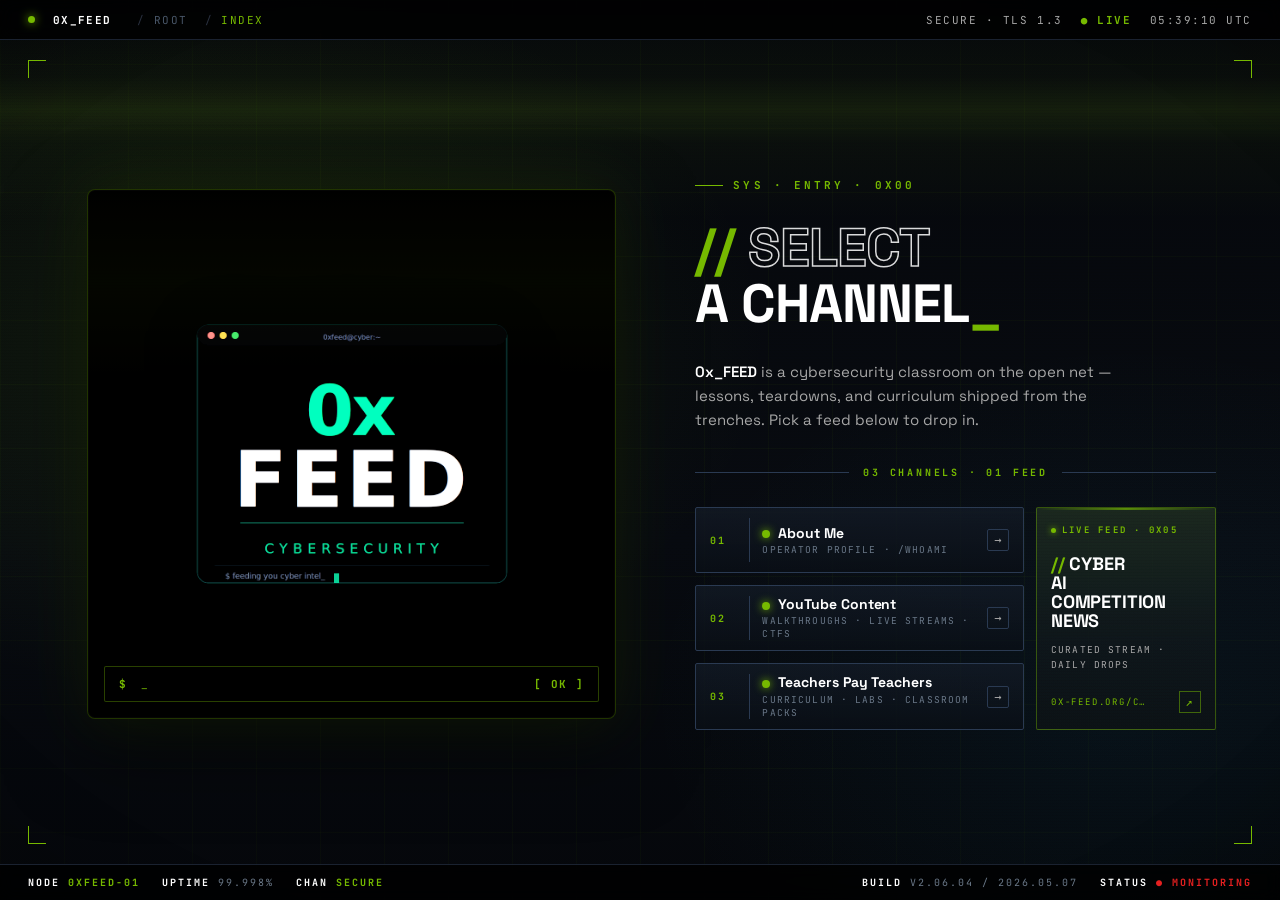
==== commit c828f33c: "Update index.html" ====
--- a/index.html
+++ b/index.html
@@ -1,22 +1,122 @@
 <!DOCTYPE html>
 <html>
+<!-- ============================================================
+     0x-feed.org — SEO-OPTIMIZED index.html
+     Drop this in as a replacement for your current index.html.
+     All content/design is unchanged — only <head> is enhanced.
+     ============================================================ -->
+<html lang="en">
 <head>
-  <meta charset="utf-8">
-  <title>0x_FEED · CYBERSECURITY</title>
-  <style>
-    * { margin: 0; padding: 0; box-sizing: border-box; }
-    body { background: #faf9f5; display: flex; align-items: center; justify-content: center; min-height: 100vh; font-family: -apple-system, BlinkMacSystemFont, sans-serif; }
-    #__bundler_loading { position: fixed; bottom: 20px; right: 20px; font: 13px/1.4 -apple-system, BlinkMacSystemFont, sans-serif; color: #666; background: #fff; padding: 8px 14px; border-radius: 8px; box-shadow: 0 1px 4px rgba(0,0,0,0.12); z-index: 10000; }
-    #__bundler_thumbnail { position: fixed; inset: 0; width: 100%; height: 100%; display: flex; align-items: center; justify-content: center; background: #faf9f5; z-index: 9999; }
-    #__bundler_thumbnail svg { width: 100%; height: 100%; object-fit: contain; }
-    #__bundler_placeholder { color: #999; font-size: 14px; }
-  </style>
-  <noscript>
-    <style>#__bundler_loading { display: none; }</style>
-    <div style="position:fixed;bottom:12px;left:12px;font:13px/1.4 -apple-system,BlinkMacSystemFont,sans-serif;color:#999;background:rgba(255,255,255,0.9);padding:6px 12px;border-radius:6px;box-shadow:0 1px 4px rgba(0,0,0,0.08);z-index:10000;">
-      This page requires JavaScript to display.
-    </div>
-  </noscript>
+<meta charset="utf-8">
+<meta name="viewport" content="width=device-width,initial-scale=1">
+
+<!-- ── PRIMARY META ─────────────────────────────────────────── -->
+<title>0x_FEED — Cybersecurity Education & Intel for Students</title>
+<meta name="description" content="0x_FEED is a cybersecurity classroom on the open net — lessons, teardowns, curriculum, and daily intel from an educator with 12+ years in the field. YouTube, Teachers Pay Teachers, and live threat feeds.">
+<meta name="robots" content="index, follow">
+<link rel="canonical" href="https://0x-feed.org/">
+
+<!-- ── OPEN GRAPH (Facebook / LinkedIn / Discord) ─────────── -->
+<meta property="og:type"        content="website">
+<meta property="og:url"         content="https://0x-feed.org/">
+<meta property="og:title"       content="0x_FEED — Cybersecurity Education & Intel">
+<meta property="og:description" content="Cybersecurity lessons, teardowns, and daily intel for students — delivered by a practitioner-educator. Drop into a channel.">
+<meta property="og:image"       content="https://0x-feed.org/assets/og-card.png">
+<meta property="og:image:width"  content="1200">
+<meta property="og:image:height" content="630">
+<meta property="og:site_name"   content="0x_FEED">
+<meta property="og:locale"      content="en_US">
+
+<!-- ── TWITTER / X CARD ──────────────────────────────────────── -->
+<meta name="twitter:card"        content="summary_large_image">
+<meta name="twitter:site"        content="@0x_feed">
+<meta name="twitter:creator"     content="@0x_feed">
+<meta name="twitter:title"       content="0x_FEED — Cybersecurity Education & Intel">
+<meta name="twitter:description" content="Cybersecurity lessons, teardowns, and daily intel for students — delivered by a practitioner-educator.">
+<meta name="twitter:image"       content="https://0x-feed.org/assets/og-card.png">
+
+<!-- ── FAVICON ──────────────────────────────────────────────── -->
+<link rel="icon"             href="/assets/logo.png" type="image/png">
+<link rel="apple-touch-icon" href="/assets/logo.png">
+
+<!-- ── STRUCTURED DATA — WebSite + Person ──────────────────── -->
+<script type="application/ld+json">
+{
+  "@context": "https://schema.org",
+  "@graph": [
+    {
+      "@type": "WebSite",
+      "@id": "https://0x-feed.org/#website",
+      "url": "https://0x-feed.org/",
+      "name": "0x_FEED",
+      "description": "Cybersecurity education and daily intel — lessons, teardowns, and curriculum from a practitioner-educator.",
+      "publisher": { "@id": "https://0x-feed.org/#person" },
+      "potentialAction": {
+        "@type": "SearchAction",
+        "target": { "@type": "EntryPoint", "urlTemplate": "https://0x-feed.org/?q={search_term_string}" },
+        "query-input": "required name=search_term_string"
+      }
+    },
+    {
+      "@type": "Person",
+      "@id": "https://0x-feed.org/#person",
+      "name": "Robert Speciale",
+      "alternateName": "CyberSpesh",
+      "url": "https://0x-feed.org/about.html",
+      "jobTitle": "Cybersecurity Educator",
+      "sameAs": [
+        "https://www.instagram.com/0x_feed/",
+        "https://www.youtube.com/@0x_feed"
+      ]
+    }
+  ]
+}
+</script>
+
+<!-- ── PRECONNECTS (speed) ──────────────────────────────────── -->
+<link rel="preconnect" href="https://fonts.googleapis.com">
+<link rel="preconnect" href="https://fonts.gstatic.com" crossorigin>
+
+<!-- ================================================================
+     EVERYTHING BELOW HERE IS IDENTICAL TO YOUR ORIGINAL index.html
+     (paste your existing <style> and <body> here)
+     ================================================================ -->
+
+<!--
+  ACTION ITEMS (things you need to do outside this file):
+  ─────────────────────────────────────────────────────────────────
+  1. Create /assets/og-card.png  — 1200×630px branded image for social shares
+     (your logo on the dark background, site name, tagline)
+
+  2. Create /robots.txt in your repo root:
+     ──────────────────────────────────────
+     User-agent: *
+     Allow: /
+     Sitemap: https://0x-feed.org/sitemap.xml
+
+  3. Create /sitemap.xml in your repo root:
+     ──────────────────────────────────────
+     <?xml version="1.0" encoding="UTF-8"?>
+     <urlset xmlns="http://www.sitemaps.org/schemas/sitemap/0.9">
+       <url><loc>https://0x-feed.org/</loc><priority>1.0</priority></url>
+       <url><loc>https://0x-feed.org/about.html</loc><priority>0.8</priority></url>
+       <url><loc>https://0x-feed.org/youtube.html</loc><priority>0.8</priority></url>
+       <url><loc>https://0x-feed.org/tpt.html</loc><priority>0.7</priority></url>
+       <url><loc>https://0x-feed.org/cyber.html</loc><priority>0.9</priority></url>
+     </urlset>
+
+  4. Add same OG/Twitter/schema tags to cyber.html, about.html, etc.
+     (cyber.html already has description — just add OG + schema)
+
+  5. Submit sitemap in Google Search Console after deploying.
+     Verify property with HTML file or DNS TXT record.
+
+  6. The site is JS-bundle rendered. Google CAN index JS SPAs, but it's
+     slower. Consider adding server-side or static <noscript> fallback
+     with your core content text for insurance.
+  ─────────────────────────────────────────────────────────────────
+-->
+
 </head>
 <body>
   <div id="__bundler_thumbnail">
@@ -178,4 +278,4 @@
 "<!DOCTYPE html>\n<html lang=\"en\"><head>\n<meta charset=\"utf-8\">\n<meta name=\"viewport\" content=\"width=device-width,initial-scale=1\">\n<title>0x_FEED · CYBERSECURITY<\u002Ftitle>\n\n\n\n<link rel=\"preconnect\" href=\"https://fonts.googleapis.com\">\n<link rel=\"preconnect\" href=\"https://fonts.gstatic.com\" crossorigin=\"\">\n<style>/* cyrillic-ext */\n@font-face {\n  font-family: 'JetBrains Mono';\n  font-style: normal;\n  font-weight: 400;\n  font-display: swap;\n  src: url(\"69072698-dffd-4ee3-8da5-e2ae058a5b72\") format('woff2');\n  unicode-range: U+0460-052F, U+1C80-1C8A, U+20B4, U+2DE0-2DFF, U+A640-A69F, U+FE2E-FE2F;\n}\n/* cyrillic */\n@font-face {\n  font-family: 'JetBrains Mono';\n  font-style: normal;\n  font-weight: 400;\n  font-display: swap;\n  src: url(\"9da87733-4a24-4a7f-9566-43f832c7a9af\") format('woff2');\n  unicode-range: U+0301, U+0400-045F, U+0490-0491, U+04B0-04B1, U+2116;\n}\n/* greek */\n@font-face {\n  font-family: 'JetBrains Mono';\n  font-style: normal;\n  font-weight: 400;\n  font-display: swap;\n  src: url(\"dced468c-8f91-4633-a0f2-0ffd0a4df7c1\") format('woff2');\n  unicode-range: U+0370-0377, U+037A-037F, U+0384-038A, U+038C, U+038E-03A1, U+03A3-03FF;\n}\n/* vietnamese */\n@font-face {\n  font-family: 'JetBrains Mono';\n  font-style: normal;\n  font-weight: 400;\n  font-display: swap;\n  src: url(\"00e0eace-cb7c-430d-a173-381dd7bbd4b2\") format('woff2');\n  unicode-range: U+0102-0103, U+0110-0111, U+0128-0129, U+0168-0169, U+01A0-01A1, U+01AF-01B0, U+0300-0301, U+0303-0304, U+0308-0309, U+0323, U+0329, U+1EA0-1EF9, U+20AB;\n}\n/* latin-ext */\n@font-face {\n  font-family: 'JetBrains Mono';\n  font-style: normal;\n  font-weight: 400;\n  font-display: swap;\n  src: url(\"22648547-3060-43f3-a392-63eea096783f\") format('woff2');\n  unicode-range: U+0100-02BA, U+02BD-02C5, U+02C7-02CC, U+02CE-02D7, U+02DD-02FF, U+0304, U+0308, U+0329, U+1D00-1DBF, U+1E00-1E9F, U+1EF2-1EFF, U+2020, U+20A0-20AB, U+20AD-20C0, U+2113, U+2C60-2C7F, U+A720-A7FF;\n}\n/* latin */\n@font-face {\n  font-family: 'JetBrains Mono';\n  font-style: normal;\n  font-weight: 400;\n  font-display: swap;\n  src: url(\"efdef2ee-f15a-4f5b-866d-49134e860dcf\") format('woff2');\n  unicode-range: U+0000-00FF, U+0131, U+0152-0153, U+02BB-02BC, U+02C6, U+02DA, U+02DC, U+0304, U+0308, U+0329, U+2000-206F, U+20AC, U+2122, U+2191, U+2193, U+2212, U+2215, U+FEFF, U+FFFD;\n}\n/* cyrillic-ext */\n@font-face {\n  font-family: 'JetBrains Mono';\n  font-style: normal;\n  font-weight: 500;\n  font-display: swap;\n  src: url(\"69072698-dffd-4ee3-8da5-e2ae058a5b72\") format('woff2');\n  unicode-range: U+0460-052F, U+1C80-1C8A, U+20B4, U+2DE0-2DFF, U+A640-A69F, U+FE2E-FE2F;\n}\n/* cyrillic */\n@font-face {\n  font-family: 'JetBrains Mono';\n  font-style: normal;\n  font-weight: 500;\n  font-display: swap;\n  src: url(\"9da87733-4a24-4a7f-9566-43f832c7a9af\") format('woff2');\n  unicode-range: U+0301, U+0400-045F, U+0490-0491, U+04B0-04B1, U+2116;\n}\n/* greek */\n@font-face {\n  font-family: 'JetBrains Mono';\n  font-style: normal;\n  font-weight: 500;\n  font-display: swap;\n  src: url(\"dced468c-8f91-4633-a0f2-0ffd0a4df7c1\") format('woff2');\n  unicode-range: U+0370-0377, U+037A-037F, U+0384-038A, U+038C, U+038E-03A1, U+03A3-03FF;\n}\n/* vietnamese */\n@font-face {\n  font-family: 'JetBrains Mono';\n  font-style: normal;\n  font-weight: 500;\n  font-display: swap;\n  src: url(\"00e0eace-cb7c-430d-a173-381dd7bbd4b2\") format('woff2');\n  unicode-range: U+0102-0103, U+0110-0111, U+0128-0129, U+0168-0169, U+01A0-01A1, U+01AF-01B0, U+0300-0301, U+0303-0304, U+0308-0309, U+0323, U+0329, U+1EA0-1EF9, U+20AB;\n}\n/* latin-ext */\n@font-face {\n  font-family: 'JetBrains Mono';\n  font-style: normal;\n  font-weight: 500;\n  font-display: swap;\n  src: url(\"22648547-3060-43f3-a392-63eea096783f\") format('woff2');\n  unicode-range: U+0100-02BA, U+02BD-02C5, U+02C7-02CC, U+02CE-02D7, U+02DD-02FF, U+0304, U+0308, U+0329, U+1D00-1DBF, U+1E00-1E9F, U+1EF2-1EFF, U+2020, U+20A0-20AB, U+20AD-20C0, U+2113, U+2C60-2C7F, U+A720-A7FF;\n}\n/* latin */\n@font-face {\n  font-family: 'JetBrains Mono';\n  font-style: normal;\n  font-weight: 500;\n  font-display: swap;\n  src: url(\"efdef2ee-f15a-4f5b-866d-49134e860dcf\") format('woff2');\n  unicode-range: U+0000-00FF, U+0131, U+0152-0153, U+02BB-02BC, U+02C6, U+02DA, U+02DC, U+0304, U+0308, U+0329, U+2000-206F, U+20AC, U+2122, U+2191, U+2193, U+2212, U+2215, U+FEFF, U+FFFD;\n}\n/* cyrillic-ext */\n@font-face {\n  font-family: 'JetBrains Mono';\n  font-style: normal;\n  font-weight: 700;\n  font-display: swap;\n  src: url(\"69072698-dffd-4ee3-8da5-e2ae058a5b72\") format('woff2');\n  unicode-range: U+0460-052F, U+1C80-1C8A, U+20B4, U+2DE0-2DFF, U+A640-A69F, U+FE2E-FE2F;\n}\n/* cyrillic */\n@font-face {\n  font-family: 'JetBrains Mono';\n  font-style: normal;\n  font-weight: 700;\n  font-display: swap;\n  src: url(\"9da87733-4a24-4a7f-9566-43f832c7a9af\") format('woff2');\n  unicode-range: U+0301, U+0400-045F, U+0490-0491, U+04B0-04B1, U+2116;\n}\n/* greek */\n@font-face {\n  font-family: 'JetBrains Mono';\n  font-style: normal;\n  font-weight: 700;\n  font-display: swap;\n  src: url(\"dced468c-8f91-4633-a0f2-0ffd0a4df7c1\") format('woff2');\n  unicode-range: U+0370-0377, U+037A-037F, U+0384-038A, U+038C, U+038E-03A1, U+03A3-03FF;\n}\n/* vietnamese */\n@font-face {\n  font-family: 'JetBrains Mono';\n  font-style: normal;\n  font-weight: 700;\n  font-display: swap;\n  src: url(\"00e0eace-cb7c-430d-a173-381dd7bbd4b2\") format('woff2');\n  unicode-range: U+0102-0103, U+0110-0111, U+0128-0129, U+0168-0169, U+01A0-01A1, U+01AF-01B0, U+0300-0301, U+0303-0304, U+0308-0309, U+0323, U+0329, U+1EA0-1EF9, U+20AB;\n}\n/* latin-ext */\n@font-face {\n  font-family: 'JetBrains Mono';\n  font-style: normal;\n  font-weight: 700;\n  font-display: swap;\n  src: url(\"22648547-3060-43f3-a392-63eea096783f\") format('woff2');\n  unicode-range: U+0100-02BA, U+02BD-02C5, U+02C7-02CC, U+02CE-02D7, U+02DD-02FF, U+0304, U+0308, U+0329, U+1D00-1DBF, U+1E00-1E9F, U+1EF2-1EFF, U+2020, U+20A0-20AB, U+20AD-20C0, U+2113, U+2C60-2C7F, U+A720-A7FF;\n}\n/* latin */\n@font-face {\n  font-family: 'JetBrains Mono';\n  font-style: normal;\n  font-weight: 700;\n  font-display: swap;\n  src: url(\"efdef2ee-f15a-4f5b-866d-49134e860dcf\") format('woff2');\n  unicode-range: U+0000-00FF, U+0131, U+0152-0153, U+02BB-02BC, U+02C6, U+02DA, U+02DC, U+0304, U+0308, U+0329, U+2000-206F, U+20AC, U+2122, U+2191, U+2193, U+2212, U+2215, U+FEFF, U+FFFD;\n}\n/* vietnamese */\n@font-face {\n  font-family: 'Space Grotesk';\n  font-style: normal;\n  font-weight: 400;\n  font-display: swap;\n  src: url(\"079a7dee-9f7a-4b06-8837-7cfb308f27b3\") format('woff2');\n  unicode-range: U+0102-0103, U+0110-0111, U+0128-0129, U+0168-0169, U+01A0-01A1, U+01AF-01B0, U+0300-0301, U+0303-0304, U+0308-0309, U+0323, U+0329, U+1EA0-1EF9, U+20AB;\n}\n/* latin-ext */\n@font-face {\n  font-family: 'Space Grotesk';\n  font-style: normal;\n  font-weight: 400;\n  font-display: swap;\n  src: url(\"8f0618f7-37b2-4298-8718-a6fd0fcac7ba\") format('woff2');\n  unicode-range: U+0100-02BA, U+02BD-02C5, U+02C7-02CC, U+02CE-02D7, U+02DD-02FF, U+0304, U+0308, U+0329, U+1D00-1DBF, U+1E00-1E9F, U+1EF2-1EFF, U+2020, U+20A0-20AB, U+20AD-20C0, U+2113, U+2C60-2C7F, U+A720-A7FF;\n}\n/* latin */\n@font-face {\n  font-family: 'Space Grotesk';\n  font-style: normal;\n  font-weight: 400;\n  font-display: swap;\n  src: url(\"98be1647-385c-4eb2-860a-89738826af56\") format('woff2');\n  unicode-range: U+0000-00FF, U+0131, U+0152-0153, U+02BB-02BC, U+02C6, U+02DA, U+02DC, U+0304, U+0308, U+0329, U+2000-206F, U+20AC, U+2122, U+2191, U+2193, U+2212, U+2215, U+FEFF, U+FFFD;\n}\n/* vietnamese */\n@font-face {\n  font-family: 'Space Grotesk';\n  font-style: normal;\n  font-weight: 500;\n  font-display: swap;\n  src: url(\"079a7dee-9f7a-4b06-8837-7cfb308f27b3\") format('woff2');\n  unicode-range: U+0102-0103, U+0110-0111, U+0128-0129, U+0168-0169, U+01A0-01A1, U+01AF-01B0, U+0300-0301, U+0303-0304, U+0308-0309, U+0323, U+0329, U+1EA0-1EF9, U+20AB;\n}\n/* latin-ext */\n@font-face {\n  font-family: 'Space Grotesk';\n  font-style: normal;\n  font-weight: 500;\n  font-display: swap;\n  src: url(\"8f0618f7-37b2-4298-8718-a6fd0fcac7ba\") format('woff2');\n  unicode-range: U+0100-02BA, U+02BD-02C5, U+02C7-02CC, U+02CE-02D7, U+02DD-02FF, U+0304, U+0308, U+0329, U+1D00-1DBF, U+1E00-1E9F, U+1EF2-1EFF, U+2020, U+20A0-20AB, U+20AD-20C0, U+2113, U+2C60-2C7F, U+A720-A7FF;\n}\n/* latin */\n@font-face {\n  font-family: 'Space Grotesk';\n  font-style: normal;\n  font-weight: 500;\n  font-display: swap;\n  src: url(\"98be1647-385c-4eb2-860a-89738826af56\") format('woff2');\n  unicode-range: U+0000-00FF, U+0131, U+0152-0153, U+02BB-02BC, U+02C6, U+02DA, U+02DC, U+0304, U+0308, U+0329, U+2000-206F, U+20AC, U+2122, U+2191, U+2193, U+2212, U+2215, U+FEFF, U+FFFD;\n}\n/* vietnamese */\n@font-face {\n  font-family: 'Space Grotesk';\n  font-style: normal;\n  font-weight: 600;\n  font-display: swap;\n  src: url(\"079a7dee-9f7a-4b06-8837-7cfb308f27b3\") format('woff2');\n  unicode-range: U+0102-0103, U+0110-0111, U+0128-0129, U+0168-0169, U+01A0-01A1, U+01AF-01B0, U+0300-0301, U+0303-0304, U+0308-0309, U+0323, U+0329, U+1EA0-1EF9, U+20AB;\n}\n/* latin-ext */\n@font-face {\n  font-family: 'Space Grotesk';\n  font-style: normal;\n  font-weight: 600;\n  font-display: swap;\n  src: url(\"8f0618f7-37b2-4298-8718-a6fd0fcac7ba\") format('woff2');\n  unicode-range: U+0100-02BA, U+02BD-02C5, U+02C7-02CC, U+02CE-02D7, U+02DD-02FF, U+0304, U+0308, U+0329, U+1D00-1DBF, U+1E00-1E9F, U+1EF2-1EFF, U+2020, U+20A0-20AB, U+20AD-20C0, U+2113, U+2C60-2C7F, U+A720-A7FF;\n}\n/* latin */\n@font-face {\n  font-family: 'Space Grotesk';\n  font-style: normal;\n  font-weight: 600;\n  font-display: swap;\n  src: url(\"98be1647-385c-4eb2-860a-89738826af56\") format('woff2');\n  unicode-range: U+0000-00FF, U+0131, U+0152-0153, U+02BB-02BC, U+02C6, U+02DA, U+02DC, U+0304, U+0308, U+0329, U+2000-206F, U+20AC, U+2122, U+2191, U+2193, U+2212, U+2215, U+FEFF, U+FFFD;\n}\n/* vietnamese */\n@font-face {\n  font-family: 'Space Grotesk';\n  font-style: normal;\n  font-weight: 700;\n  font-display: swap;\n  src: url(\"079a7dee-9f7a-4b06-8837-7cfb308f27b3\") format('woff2');\n  unicode-range: U+0102-0103, U+0110-0111, U+0128-0129, U+0168-0169, U+01A0-01A1, U+01AF-01B0, U+0300-0301, U+0303-0304, U+0308-0309, U+0323, U+0329, U+1EA0-1EF9, U+20AB;\n}\n/* latin-ext */\n@font-face {\n  font-family: 'Space Grotesk';\n  font-style: normal;\n  font-weight: 700;\n  font-display: swap;\n  src: url(\"8f0618f7-37b2-4298-8718-a6fd0fcac7ba\") format('woff2');\n  unicode-range: U+0100-02BA, U+02BD-02C5, U+02C7-02CC, U+02CE-02D7, U+02DD-02FF, U+0304, U+0308, U+0329, U+1D00-1DBF, U+1E00-1E9F, U+1EF2-1EFF, U+2020, U+20A0-20AB, U+20AD-20C0, U+2113, U+2C60-2C7F, U+A720-A7FF;\n}\n/* latin */\n@font-face {\n  font-family: 'Space Grotesk';\n  font-style: normal;\n  font-weight: 700;\n  font-display: swap;\n  src: url(\"98be1647-385c-4eb2-860a-89738826af56\") format('woff2');\n  unicode-range: U+0000-00FF, U+0131, U+0152-0153, U+02BB-02BC, U+02C6, U+02DA, U+02DC, U+0304, U+0308, U+0329, U+2000-206F, U+20AC, U+2122, U+2191, U+2193, U+2212, U+2215, U+FEFF, U+FFFD;\n}\n<\u002Fstyle>\n\n<style>\n  :root {\n    --nv-green:        #76b900;\n    --nv-green-bright: #95e30b;\n    --nv-green-soft:   rgba(118,185,0,.18);\n    --teal:            #1eaedb;\n    --bg:              #05070a;\n    --bg-2:            #0a0e14;\n    --panel:           #0e1218;\n    --panel-2:         #11161e;\n    --border:          #1a2230;\n    --border-bright:   #2a3a52;\n    --gray-3:          #a7a7a7;\n    --gray-4:          #6a7888;\n    --gray-5:          #485668;\n    --red:             #e52020;\n\n    --mono:    \"JetBrains Mono\", ui-monospace, \"SF Mono\", Menlo, monospace;\n    --display: \"Space Grotesk\", Arial, Helvetica, sans-serif;\n  }\n\n  * { box-sizing: border-box; }\n  html, body { margin: 0; padding: 0; height: 100%; }\n  body {\n    background: var(--bg);\n    color: #fff;\n    font-family: var(--display);\n    overflow: hidden;\n    -webkit-font-smoothing: antialiased;\n  }\n\n  /* ===================================================================\n     LAYERED BACKGROUND — gradient wash + grid + glow\n     =================================================================== */\n  .bg-base {\n    position: fixed; inset: 0; z-index: 0;\n    background:\n      radial-gradient(900px 600px at 18% 38%, rgba(118,185,0,.10), transparent 60%),\n      radial-gradient(800px 600px at 88% 78%, rgba(30,174,219,.06), transparent 60%),\n      linear-gradient(180deg, #04060a 0%, #070a10 60%, #04060a 100%);\n  }\n  .bg-grid {\n    position: fixed; inset: 0; z-index: 1; pointer-events: none;\n    background-image:\n      linear-gradient(rgba(118,185,0,.045) 1px, transparent 1px),\n      linear-gradient(90deg, rgba(118,185,0,.045) 1px, transparent 1px);\n    background-size: 64px 64px;\n    mask-image: radial-gradient(1400px 900px at 50% 50%, #000 35%, transparent 100%);\n    -webkit-mask-image: radial-gradient(1400px 900px at 50% 50%, #000 35%, transparent 100%);\n  }\n\n  /* ===================================================================\n     SCANLINES — slow travelling bar + fixed CRT lines\n     =================================================================== */\n  .fx-scanbar {\n    position: fixed; left: 0; right: 0; height: 220px; top: 0;\n    z-index: 4; pointer-events: none;\n    background: linear-gradient(180deg,\n      transparent 0%,\n      rgba(118,185,0,.04) 35%,\n      rgba(149,227,11,.10) 50%,\n      rgba(118,185,0,.04) 65%,\n      transparent 100%);\n    mix-blend-mode: screen;\n    animation: scanbar 9s linear infinite;\n  }\n  @keyframes scanbar {\n    0%   { transform: translateY(-260px); }\n    100% { transform: translateY(110vh); }\n  }\n  .fx-crt {\n    position: fixed; inset: 0; z-index: 5; pointer-events: none;\n    background: repeating-linear-gradient(0deg,\n      rgba(0,0,0,.22) 0 1px,\n      transparent 1px 3px);\n    opacity: .35;\n    mix-blend-mode: multiply;\n  }\n  .fx-vignette {\n    position: fixed; inset: 0; z-index: 6; pointer-events: none;\n    background: radial-gradient(1500px 1000px at 50% 50%,\n      transparent 50%, rgba(0,0,0,.75) 100%);\n  }\n  .fx-noise {\n    position: fixed; inset: 0; z-index: 7; pointer-events: none;\n    opacity: .05;\n    mix-blend-mode: overlay;\n    background-image: url(\"data:image/svg+xml;utf8,<svg xmlns='http://www.w3.org/2000/svg' width='160' height='160'><filter id='n'><feTurbulence type='fractalNoise' baseFrequency='0.9' numOctaves='2' stitchTiles='stitch'/><feColorMatrix values='0 0 0 0 1  0 0 0 0 1  0 0 0 0 1  0 0 0 1 0'/><\u002Ffilter><rect width='100%25' height='100%25' filter='url(%23n)'/><\u002Fsvg>\");\n  }\n\n  /* ===================================================================\n     CORNER ENGINEERING TICKS\n     =================================================================== */\n  .corner {\n    position: fixed; width: 18px; height: 18px; z-index: 10;\n    border: 1px solid var(--nv-green); pointer-events: none;\n  }\n  .corner.tl { top: 60px;    left: 28px;  border-right: 0; border-bottom: 0; }\n  .corner.tr { top: 60px;    right: 28px; border-left: 0;  border-bottom: 0; }\n  .corner.bl { bottom: 56px; left: 28px;  border-right: 0; border-top: 0; }\n  .corner.br { bottom: 56px; right: 28px; border-left: 0;  border-top: 0; }\n\n  /* ===================================================================\n     TOP STATUS BAR\n     =================================================================== */\n  .topbar, .botbar {\n    position: fixed; left: 0; right: 0;\n    display: flex; align-items: center;\n    padding: 0 28px;\n    font-family: var(--mono);\n    text-transform: uppercase;\n    letter-spacing: .14em;\n    background: rgba(0,0,0,.78);\n    border-color: var(--border);\n    z-index: 20;\n    backdrop-filter: blur(8px);\n    -webkit-backdrop-filter: blur(8px);\n  }\n  .topbar {\n    top: 0; height: 40px;\n    border-bottom: 1px solid var(--border);\n    font-size: 11px;\n    color: var(--gray-3);\n    gap: 18px;\n  }\n  .botbar {\n    bottom: 0; height: 36px;\n    border-top: 1px solid var(--border);\n    font-size: 10px;\n    color: var(--gray-4);\n    gap: 22px;\n    letter-spacing: .2em;\n  }\n  .dot {\n    width: 7px; height: 7px; border-radius: 50%;\n    background: var(--nv-green);\n    box-shadow: 0 0 10px var(--nv-green);\n    animation: blink 2s infinite;\n  }\n  @keyframes blink {\n    0%, 70%  { opacity: 1; }\n    85%      { opacity: .25; }\n    100%     { opacity: 1; }\n  }\n  .topbar .path { color: var(--gray-5); }\n  .topbar .path .on { color: var(--nv-green); }\n  .topbar .path .sep { color: #2a3140; margin: 0 8px; }\n  .topbar .spacer, .botbar .spacer { flex: 1; }\n  .topbar b { color: #fff; font-weight: 700; letter-spacing: .12em; }\n  .botbar .seg { display: flex; align-items: center; gap: 8px; }\n  .botbar .seg b   { color: #fff; font-weight: 600; }\n  .botbar .seg .g  { color: var(--nv-green); font-weight: 700; }\n  .botbar .seg .r  { color: var(--red); font-weight: 700; }\n\n  /* ===================================================================\n     STAGE — split layout\n     =================================================================== */\n  .stage {\n    position: relative; z-index: 12;\n    width: 100%; height: 100vh;\n    display: grid;\n    grid-template-columns: minmax(0, 1.05fr) minmax(440px, .95fr);\n    align-items: center;\n    padding: 80px 64px 72px;\n    gap: 56px;\n    max-width: 1480px; margin: 0 auto;\n  }\n\n  /* ===================================================================\n     LEFT — LOGO SPLASH\n     =================================================================== */\n  .splash {\n    position: relative;\n    display: flex; align-items: center; justify-content: center;\n    min-height: 0;\n  }\n  .splash::before {\n    /* soft green halo OUTSIDE the logo frame */\n    content: \"\"; position: absolute; inset: -8% 0;\n    background: radial-gradient(60% 55% at 50% 50%, rgba(118,185,0,.22), transparent 70%);\n    pointer-events: none;\n    filter: blur(20px);\n    z-index: 0;\n  }\n  .logo-wrap {\n    position: relative;\n    width: min(560px, 92%); aspect-ratio: 1 / 1;\n    display: grid; place-items: center;\n  }\n  .logo-frame {\n    position: absolute; inset: 0;\n    border: 1px solid rgba(118,185,0,.28);\n    border-radius: 8px;\n    box-shadow:\n      inset 0 0 0 1px rgba(255,255,255,.02),\n      0 0 60px rgba(118,185,0,.12),\n      0 30px 80px rgba(0,0,0,.6);\n    overflow: hidden;\n    background: #000000;\n  }\n  .logo-frame::before {\n    /* horizontal sweep light */\n    content: \"\"; position: absolute; left: -20%; right: -20%; height: 35%;\n    top: 0; opacity: .55;\n    background: linear-gradient(180deg, transparent, rgba(118,185,0,.06) 50%, transparent);\n    animation: sweep 7s linear infinite;\n    mix-blend-mode: screen;\n    pointer-events: none;\n  }\n  @keyframes sweep {\n    0%   { transform: translateY(-40%); }\n    100% { transform: translateY(280%); }\n  }\n  .logo-frame::after {\n    /* fixed scanlines inside the frame */\n    content: \"\"; position: absolute; inset: 0;\n    background: repeating-linear-gradient(0deg,\n      rgba(0,0,0,.32) 0 1px,\n      transparent 1px 3px);\n    opacity: .55; pointer-events: none;\n    mix-blend-mode: multiply;\n  }\n\n  /* glitch image — three offset layers */\n  .glitch {\n    position: absolute;\n    inset: 0;\n    display: grid; place-items: center;\n    z-index: 2;\n  }\n  .glitch > img {\n    width: 88%; height: 88%;\n    object-fit: contain;\n  }\n  .glitch img {\n    position: absolute;\n    object-fit: contain;\n    user-select: none; -webkit-user-drag: none;\n  }\n  .glitch .layer-base {\n    filter: drop-shadow(0 6px 28px rgba(0,0,0,.7));\n  }\n  /* offset chroma layers — keep brand color, just nudge position */\n  .glitch .layer-r {\n    mix-blend-mode: screen;\n    opacity: .55;\n    animation: glitchR 5.6s steps(1) infinite;\n  }\n  .glitch .layer-g {\n    mix-blend-mode: screen;\n    opacity: .45;\n    animation: glitchG 5.6s steps(1) infinite;\n  }\n  /* sharp clip-path slice glitch — no hue shift */\n  .glitch .layer-slice {\n    animation: slice 6.4s steps(1) infinite;\n    opacity: 0;\n  }\n\n  @keyframes glitchR {\n    0%, 92%, 100%      { transform: translate(0, 0); }\n    93%                { transform: translate(-3px, 1px); }\n    94%                { transform: translate(2px, -2px); }\n    95%                { transform: translate(-2px, 2px); }\n    96%                { transform: translate(3px, 0); }\n    97%                { transform: translate(-1px, -1px); }\n  }\n  @keyframes glitchG {\n    0%, 88%, 100%      { transform: translate(0, 0); }\n    89%                { transform: translate(2px, 1px); }\n    90%                { transform: translate(-2px, -1px); }\n    91%                { transform: translate(1px, 2px); }\n    92%                { transform: translate(-1px, -2px); }\n  }\n  @keyframes slice {\n    0%, 96%, 100% { opacity: 0; clip-path: inset(0 0 0 0); transform: translate(0, 0); }\n    97%   { opacity: .9; clip-path: inset(22% 0 60% 0); transform: translate(-12px, 0); }\n    97.5% { opacity: .9; clip-path: inset(48% 0 30% 0); transform: translate(8px, 0); }\n    98%   { opacity: .9; clip-path: inset(70% 0 8%  0); transform: translate(-6px, 0); }\n    98.5% { opacity: 0; }\n  }\n\n  /* readout chip under logo */\n  .readout {\n    position: absolute;\n    left: 16px; right: 16px; bottom: 16px;\n    display: flex; align-items: center; gap: 12px;\n    padding: 10px 14px;\n    background: rgba(0,0,0,.6);\n    border: 1px solid rgba(118,185,0,.35);\n    border-radius: 2px;\n    font-family: var(--mono);\n    font-size: 11px;\n    letter-spacing: .12em;\n    color: rgba(207,232,208,.85);\n    z-index: 3;\n  }\n  .readout .prompt { color: var(--nv-green); font-weight: 700; }\n  .readout .typed::after {\n    content: \"_\";\n    color: var(--nv-green);\n    margin-left: 2px;\n    animation: caret 1.05s steps(1) infinite;\n  }\n  @keyframes caret { 0%, 50% { opacity: 1; } 51%, 100% { opacity: 0; } }\n  .readout .right { margin-left: auto; color: var(--nv-green); font-weight: 700; }\n\n  /* ===================================================================\n     RIGHT — HEADER + BUTTONS\n     =================================================================== */\n  .nav {\n    display: flex; flex-direction: column;\n    gap: 28px;\n    min-width: 0;\n  }\n  .nav .eyebrow {\n    display: inline-flex; align-items: center; gap: 10px;\n    font-family: var(--mono);\n    font-size: 11px; letter-spacing: .28em;\n    color: var(--nv-green); font-weight: 700;\n    text-transform: uppercase;\n  }\n  .nav .eyebrow::before {\n    content: \"\"; width: 28px; height: 1px; background: var(--nv-green);\n  }\n  .nav h1 {\n    margin: 0;\n    font-family: var(--display);\n    font-weight: 700;\n    font-size: clamp(36px, 4.2vw, 56px);\n    line-height: 1.04;\n    letter-spacing: -.02em;\n  }\n  .nav h1 .stroke {\n    color: transparent;\n    -webkit-text-stroke: 1.5px rgba(255,255,255,.85);\n  }\n  .nav h1 .green { color: var(--nv-green); }\n  .nav .lede {\n    margin: 0;\n    max-width: 460px;\n    color: var(--gray-3);\n    font-size: 15px;\n    line-height: 1.6;\n  }\n  .nav .lede b { color: #fff; font-weight: 600; }\n\n  .divider {\n    display: flex; align-items: center; gap: 14px;\n    font-family: var(--mono);\n    font-size: 10px; letter-spacing: .28em; color: var(--gray-5);\n    text-transform: uppercase;\n    margin-top: 6px;\n  }\n  .divider .line { flex: 1; height: 1px; background: var(--border-bright); }\n  .divider .tag  { color: var(--nv-green); font-weight: 700; }\n\n  /* button group: 4 channel buttons | tall news card */\n  .btngroup {\n    display: grid;\n    grid-template-columns: 1fr 180px;\n    gap: 12px;\n    max-width: 620px;\n  }\n  .btnlist {\n    display: grid; gap: 12px;\n    grid-auto-rows: 1fr;\n  }\n  .navbtn {\n    --idx: 0;\n    position: relative;\n    display: grid;\n    grid-template-columns: 40px 1fr auto;\n    align-items: center;\n    gap: 12px;\n    padding: 10px 14px;\n    text-decoration: none; color: #fff;\n    background: linear-gradient(180deg, rgba(20,28,40,.72), rgba(10,15,22,.78));\n    border: 1px solid var(--border-bright);\n    border-radius: 2px;\n    overflow: hidden;\n    cursor: pointer;\n    transition: transform .15s ease, border-color .15s ease, background .15s ease;\n  }\n  .navbtn .num {\n    font-family: var(--mono);\n    font-size: 10px; letter-spacing: .18em;\n    color: var(--nv-green); font-weight: 700;\n    border-right: 1px solid var(--border-bright);\n    padding-right: 8px;\n    height: 100%;\n    display: flex; align-items: center;\n    transition: border-color .15s ease, color .15s ease;\n  }\n  .navbtn .body { display: flex; flex-direction: column; gap: 2px; min-width: 0; }\n  .navbtn .label {\n    font-family: var(--display);\n    font-size: 14px; font-weight: 700; letter-spacing: -.005em;\n    color: #fff;\n    line-height: 1.15;\n  }\n  .navbtn .desc {\n    font-family: var(--mono);\n    font-size: 9.5px; letter-spacing: .12em; text-transform: uppercase;\n    color: var(--gray-4);\n    transition: color .15s ease;\n  }\n  .navbtn .arrow {\n    width: 22px; height: 22px;\n    display: grid; place-items: center;\n    border: 1px solid var(--border-bright);\n    border-radius: 2px;\n    color: var(--gray-3);\n    transition: all .18s ease;\n    font-family: var(--mono); font-size: 12px; line-height: 1;\n  }\n  .navbtn .glyph {\n    width: 5px; height: 5px;\n  }\n\n  /* tall \"news\" sidecar button */\n  .newsbtn {\n    position: relative;\n    display: flex; flex-direction: column;\n    justify-content: space-between;\n    padding: 16px 14px;\n    text-decoration: none; color: #fff;\n    background:\n      linear-gradient(180deg, rgba(118,185,0,.10), rgba(118,185,0,.02) 60%),\n      linear-gradient(180deg, rgba(20,28,40,.72), rgba(10,15,22,.85));\n    border: 1px solid rgba(118,185,0,.4);\n    border-radius: 2px;\n    overflow: hidden;\n    cursor: pointer;\n    transition: border-color .18s ease, transform .18s ease, box-shadow .18s ease;\n  }\n  .newsbtn::before {\n    content: \"\";\n    position: absolute; left: 0; right: 0; top: 0; height: 2px;\n    background: linear-gradient(90deg, transparent, var(--nv-green), transparent);\n    animation: scanbar 4s linear infinite;\n    opacity: .7;\n  }\n  .newsbtn::after {\n    content: \"\";\n    position: absolute; inset: 0;\n    background: repeating-linear-gradient(0deg, rgba(0,0,0,.18) 0 1px, transparent 1px 3px);\n    pointer-events: none; opacity: .35; mix-blend-mode: multiply;\n  }\n  .newsbtn .ntop {\n    font-family: var(--mono);\n    font-size: 9px; letter-spacing: .25em; text-transform: uppercase;\n    color: var(--nv-green); font-weight: 700;\n    display: flex; align-items: center; gap: 6px;\n    z-index: 1;\n  }\n  .newsbtn .ntop .ndot {\n    width: 5px; height: 5px; border-radius: 50%;\n    background: var(--nv-green); box-shadow: 0 0 6px var(--nv-green);\n    animation: blink 2s infinite;\n  }\n  .newsbtn .nlabel {\n    font-family: var(--display);\n    font-size: 18px; font-weight: 700;\n    line-height: 1.05; letter-spacing: -.01em;\n    margin: 14px 0 8px;\n    text-transform: uppercase;\n    z-index: 1;\n  }\n  .newsbtn .nlabel .slash { color: var(--nv-green); }\n  .newsbtn .ndesc {\n    font-family: var(--mono);\n    font-size: 9.5px; letter-spacing: .12em;\n    text-transform: uppercase;\n    color: var(--gray-3);\n    line-height: 1.5;\n    z-index: 1;\n  }\n  .newsbtn .nfoot {\n    display: flex; align-items: center; justify-content: space-between;\n    margin-top: 14px; z-index: 1;\n    font-family: var(--mono);\n    font-size: 9px; letter-spacing: .2em;\n    color: var(--gray-4); text-transform: uppercase;\n  }\n  .newsbtn .nfoot .nurl {\n    color: var(--nv-green);\n    overflow: hidden; text-overflow: ellipsis; white-space: nowrap;\n    max-width: 100px;\n  }\n  .newsbtn .narrow {\n    display: inline-grid; place-items: center;\n    width: 22px; height: 22px;\n    border: 1px solid rgba(118,185,0,.5);\n    color: var(--nv-green);\n    font-family: var(--mono); font-size: 12px;\n    transition: transform .18s ease, background .18s ease;\n  }\n  .newsbtn:hover {\n    border-color: var(--nv-green-bright);\n    transform: translateY(-2px);\n    box-shadow: 0 8px 30px rgba(118,185,0,.18), 0 0 0 1px rgba(118,185,0,.5) inset;\n  }\n  .newsbtn:hover .narrow {\n    background: rgba(118,185,0,.16);\n    transform: translate(2px, -2px);\n  }\n  .newsbtn:focus-visible {\n    outline: 2px solid var(--nv-green); outline-offset: 2px;\n  }\n  /* left highlight bar */\n  .navbtn::before {\n    content: \"\";\n    position: absolute; left: 0; top: 0; bottom: 0;\n    width: 3px;\n    background: var(--nv-green);\n    transform: scaleY(.0); transform-origin: top;\n    transition: transform .25s ease;\n  }\n  /* sweep highlight */\n  .navbtn::after {\n    content: \"\";\n    position: absolute; inset: 0;\n    background: linear-gradient(105deg, transparent 0%, transparent 38%, rgba(118,185,0,.12) 50%, transparent 62%);\n    transform: translateX(-100%);\n    transition: transform .55s ease;\n    pointer-events: none;\n  }\n\n  .navbtn:hover {\n    border-color: var(--nv-green);\n    background: linear-gradient(180deg, rgba(28,40,18,.55), rgba(12,18,12,.85));\n    transform: translateX(4px);\n  }\n  .navbtn:hover::before { transform: scaleY(1); }\n  .navbtn:hover::after  { transform: translateX(100%); }\n  .navbtn:hover .arrow {\n    border-color: var(--nv-green); color: var(--nv-green);\n    background: rgba(118,185,0,.08);\n  }\n  .navbtn:hover .num    { color: var(--nv-green-bright); border-color: rgba(118,185,0,.6); }\n  .navbtn:hover .desc   { color: rgba(207,232,208,.85); }\n\n  .navbtn:focus-visible {\n    outline: 2px solid var(--nv-green);\n    outline-offset: 2px;\n  }\n\n  /* color-coded accent dots per category — tiny detail */\n  .navbtn .glyph {\n    display: inline-block;\n    width: 8px; height: 8px; border-radius: 50%;\n    background: var(--nv-green);\n    box-shadow: 0 0 8px var(--nv-green);\n    margin-right: 8px; vertical-align: middle;\n    animation: blink 2.4s infinite;\n  }\n\n  /* ===================================================================\n     RESPONSIVE\n     =================================================================== */\n  @media (max-width: 1080px) {\n    .stage {\n      grid-template-columns: 1fr;\n      grid-template-rows: minmax(280px, 42vh) auto;\n      padding: 72px 24px 64px;\n      gap: 32px;\n      height: auto; min-height: 100vh;\n    }\n    .btngroup { grid-template-columns: 1fr; }\n    .newsbtn { padding: 14px; }\n    body { overflow: auto; }\n    .logo-wrap { width: min(420px, 90%); }\n    .corner { display: none; }\n  }\n\n  /* ===== load-in sequence ===== */\n  .splash, .nav { animation: fadeUp .7s ease both; }\n  .nav { animation-delay: .15s; }\n  .navbtn { animation: fadeBtn .55s ease both; animation-delay: calc(.45s + var(--idx) * .08s); }\n  @keyframes fadeUp {\n    0% { opacity: 0; transform: translateY(8px); }\n    100% { opacity: 1; transform: translateY(0); }\n  }\n  @keyframes fadeBtn {\n    0% { opacity: 0; transform: translate(-6px, 4px); }\n    100% { opacity: 1; transform: translate(0, 0); }\n  }\n\n  /* boot scan-in over the whole stage, runs once */\n  .bootline {\n    position: fixed; left: 0; right: 0; height: 2px;\n    background: linear-gradient(90deg, transparent, var(--nv-green-bright), transparent);\n    box-shadow: 0 0 24px var(--nv-green);\n    z-index: 50; pointer-events: none;\n    animation: bootline 1.2s ease-out forwards;\n  }\n  @keyframes bootline {\n    0%   { top: 0;    opacity: 1; }\n    90%  { opacity: 1; }\n    100% { top: 100%; opacity: 0; }\n  }\n<\u002Fstyle>\n<\u002Fhead>\n<body>\n\n<!-- BACKGROUND LAYERS -->\n<div class=\"bg-base\"><\u002Fdiv>\n<div class=\"bg-grid\"><\u002Fdiv>\n\n<!-- ATMOSPHERE FX -->\n<div class=\"fx-scanbar\"><\u002Fdiv>\n<div class=\"fx-crt\"><\u002Fdiv>\n<div class=\"fx-vignette\"><\u002Fdiv>\n<div class=\"fx-noise\"><\u002Fdiv>\n\n<!-- ENGINEERING CORNER TICKS -->\n<span class=\"corner tl\"><\u002Fspan>\n<span class=\"corner tr\"><\u002Fspan>\n<span class=\"corner bl\"><\u002Fspan>\n<span class=\"corner br\"><\u002Fspan>\n\n<!-- TOP STATUS BAR -->\n<div class=\"topbar\">\n  <span class=\"dot\"><\u002Fspan>\n  <b>0x_FEED<\u002Fb>\n  <span class=\"path\">\n    <span class=\"sep\">/<\u002Fspan><span>root<\u002Fspan>\n    <span class=\"sep\">/<\u002Fspan><span class=\"on\">index<\u002Fspan>\n  <\u002Fspan>\n  <span class=\"spacer\"><\u002Fspan>\n  <span>SECURE · TLS 1.3<\u002Fspan>\n  <span style=\"color:var(--nv-green);font-weight:700;\">●  LIVE<\u002Fspan>\n  <span class=\"clock\" id=\"clock\">--:--:-- UTC<\u002Fspan>\n<\u002Fdiv>\n\n<!-- BOTTOM STATUS BAR -->\n<div class=\"botbar\">\n  <span class=\"seg\"><b>NODE<\u002Fb><span class=\"g\">0xFEED-01<\u002Fspan><\u002Fspan>\n  <span class=\"seg\"><b>UPTIME<\u002Fb><span>99.998%<\u002Fspan><\u002Fspan>\n  <span class=\"seg\"><b>CHAN<\u002Fb><span class=\"g\">SECURE<\u002Fspan><\u002Fspan>\n  <span class=\"spacer\"><\u002Fspan>\n  <span class=\"seg\"><b>BUILD<\u002Fb><span>v2.06.04 / 2026.05.07<\u002Fspan><\u002Fspan>\n  <span class=\"seg\"><b>STATUS<\u002Fb><span class=\"r\">● MONITORING<\u002Fspan><\u002Fspan>\n<\u002Fdiv>\n\n<!-- MAIN STAGE -->\n<main class=\"stage\">\n\n  <!-- LEFT — LOGO SPLASH -->\n  <section class=\"splash\" aria-label=\"0x_FEED logo\">\n    <div class=\"logo-wrap\">\n      <div class=\"logo-frame\">\n        <div class=\"glitch\" aria-hidden=\"true\">\n          <img class=\"layer-base\" src=\"6414510b-24ad-4bd9-a4f8-e6da022a117f\" alt=\"0x_FEED logo\">\n          <img class=\"layer-r\" src=\"6414510b-24ad-4bd9-a4f8-e6da022a117f\" alt=\"\">\n          <img class=\"layer-g\" src=\"6414510b-24ad-4bd9-a4f8-e6da022a117f\" alt=\"\">\n          <img class=\"layer-slice\" src=\"6414510b-24ad-4bd9-a4f8-e6da022a117f\" alt=\"\">\n        <\u002Fdiv>\n        <div class=\"readout\">\n          <span class=\"prompt\">$<\u002Fspan>\n          <span class=\"typed\" id=\"typed\">feeding you cyber intel<\u002Fspan>\n          <span class=\"right\">[ OK ]<\u002Fspan>\n        <\u002Fdiv>\n      <\u002Fdiv>\n    <\u002Fdiv>\n  <\u002Fsection>\n\n  <!-- RIGHT — NAVIGATION -->\n  <nav class=\"nav\" aria-label=\"Primary\">\n    <span class=\"eyebrow\">SYS · ENTRY · 0x00<\u002Fspan>\n\n    <h1>\n      <span class=\"green\">//<\u002Fspan> <span class=\"stroke\">SELECT<\u002Fspan><br>\n      A&nbsp;CHANNEL<span class=\"green\">_<\u002Fspan>\n    <\u002Fh1>\n\n    <p class=\"lede\">\n      <b>0x_FEED<\u002Fb> is a cybersecurity classroom on the open net — lessons,\n      teardowns, and curriculum shipped from the trenches. Pick a feed below to drop in.\n    <\u002Fp>\n\n    <div class=\"divider\">\n      <span class=\"line\"><\u002Fspan>\n      <span class=\"tag\">03 CHANNELS · 01 FEED<\u002Fspan>\n      <span class=\"line\"><\u002Fspan>\n    <\u002Fdiv>\n\n    <div class=\"btngroup\">\n      <div class=\"btnlist\">\n\n        <a class=\"navbtn\" href=\"about.html\" style=\"--idx:0\">\n          <span class=\"num\">01<\u002Fspan>\n          <span class=\"body\">\n            <span class=\"label\"><span class=\"glyph\"><\u002Fspan>About Me<\u002Fspan>\n            <span class=\"desc\">Operator profile · /whoami<\u002Fspan>\n          <\u002Fspan>\n          <span class=\"arrow\">→<\u002Fspan>\n        <\u002Fa>\n\n        <a class=\"navbtn\" href=\"youtube.html\" style=\"--idx:1\">\n          <span class=\"num\">02<\u002Fspan>\n          <span class=\"body\">\n            <span class=\"label\"><span class=\"glyph\"><\u002Fspan>YouTube Content<\u002Fspan>\n            <span class=\"desc\">Walkthroughs · live streams · CTFs<\u002Fspan>\n          <\u002Fspan>\n          <span class=\"arrow\">→<\u002Fspan>\n        <\u002Fa>\n\n        <a class=\"navbtn\" href=\"tpt.html\" style=\"--idx:2\">\n          <span class=\"num\">03<\u002Fspan>\n          <span class=\"body\">\n            <span class=\"label\"><span class=\"glyph\"><\u002Fspan>Teachers Pay Teachers<\u002Fspan>\n            <span class=\"desc\">Curriculum · labs · classroom packs<\u002Fspan>\n          <\u002Fspan>\n          <span class=\"arrow\">→<\u002Fspan>\n        <\u002Fa>\n\n      <\u002Fdiv>\n\n      <a class=\"newsbtn\" href=\"https://www.0x-feed.org/cyber.html\" target=\"_blank\" rel=\"noopener\">\n        <span class=\"ntop\"><span class=\"ndot\"><\u002Fspan>LIVE FEED · 0x05<\u002Fspan>\n        <span class=\"nlabel\"><span class=\"slash\">//<\u002Fspan> Cyber<br>AI<br>Competition<br>News<\u002Fspan>\n        <span class=\"ndesc\">Curated stream · daily drops<\u002Fspan>\n        <span class=\"nfoot\">\n          <span class=\"nurl\">0x-feed.org/cyber.html<\u002Fspan>\n          <span class=\"narrow\">↗<\u002Fspan>\n        <\u002Fspan>\n      <\u002Fa>\n    <\u002Fdiv>\n  <\u002Fnav>\n<\u002Fmain>\n\n<!-- one-shot boot scan -->\n<div class=\"bootline\"><\u002Fdiv>\n\n<script>\n  // live UTC clock in topbar\n  (function () {\n    const el = document.getElementById('clock');\n    function tick() {\n      const d = new Date();\n      const p = n => String(n).padStart(2, '0');\n      el.textContent =\n        p(d.getUTCHours()) + ':' + p(d.getUTCMinutes()) + ':' + p(d.getUTCSeconds()) + ' UTC';\n    }\n    tick(); setInterval(tick, 1000);\n  })();\n\n  // typing readout: cycles through a small set of statuses\n  (function () {\n    const el = document.getElementById('typed');\n    const lines = [\n      'feeding you cyber intel',\n      'parsing packet stream',\n      'enumerating threats',\n      'rotating session keys',\n      'feeding you cyber intel'\n    ];\n    let li = 0;\n    let ci = 0;\n    let deleting = false;\n\n    function step() {\n      const target = lines[li];\n      if (!deleting) {\n        ci++;\n        el.textContent = target.slice(0, ci);\n        if (ci >= target.length) { deleting = true; setTimeout(step, 1600); return; }\n        setTimeout(step, 55 + Math.random() * 40);\n      } else {\n        ci--;\n        el.textContent = target.slice(0, ci);\n        if (ci <= 0) { deleting = false; li = (li + 1) % lines.length; setTimeout(step, 350); return; }\n        setTimeout(step, 28);\n      }\n    }\n    // start after small delay so initial line is visible\n    setTimeout(() => { ci = lines[0].length; deleting = true; step(); }, 1800);\n  })();\n\n  // occasional, very subtle full-page glitch shake\n  (function () {\n    const root = document.documentElement;\n    function pulse() {\n      root.animate([\n        { filter: 'none', transform: 'translate(0,0)' },\n        { filter: 'hue-rotate(8deg) contrast(1.04)', transform: 'translate(1px,-1px)' },\n        { filter: 'none', transform: 'translate(-1px,0)' },\n        { filter: 'none', transform: 'translate(0,0)' }\n      ], { duration: 320, easing: 'steps(4)' });\n      setTimeout(pulse, 6000 + Math.random() * 9000);\n    }\n    setTimeout(pulse, 4000);\n  })();\n<\u002Fscript>\n\n\n\n<\u002Fbody><\u002Fhtml>"
   </script>
 </body>
-</html>+</html>
